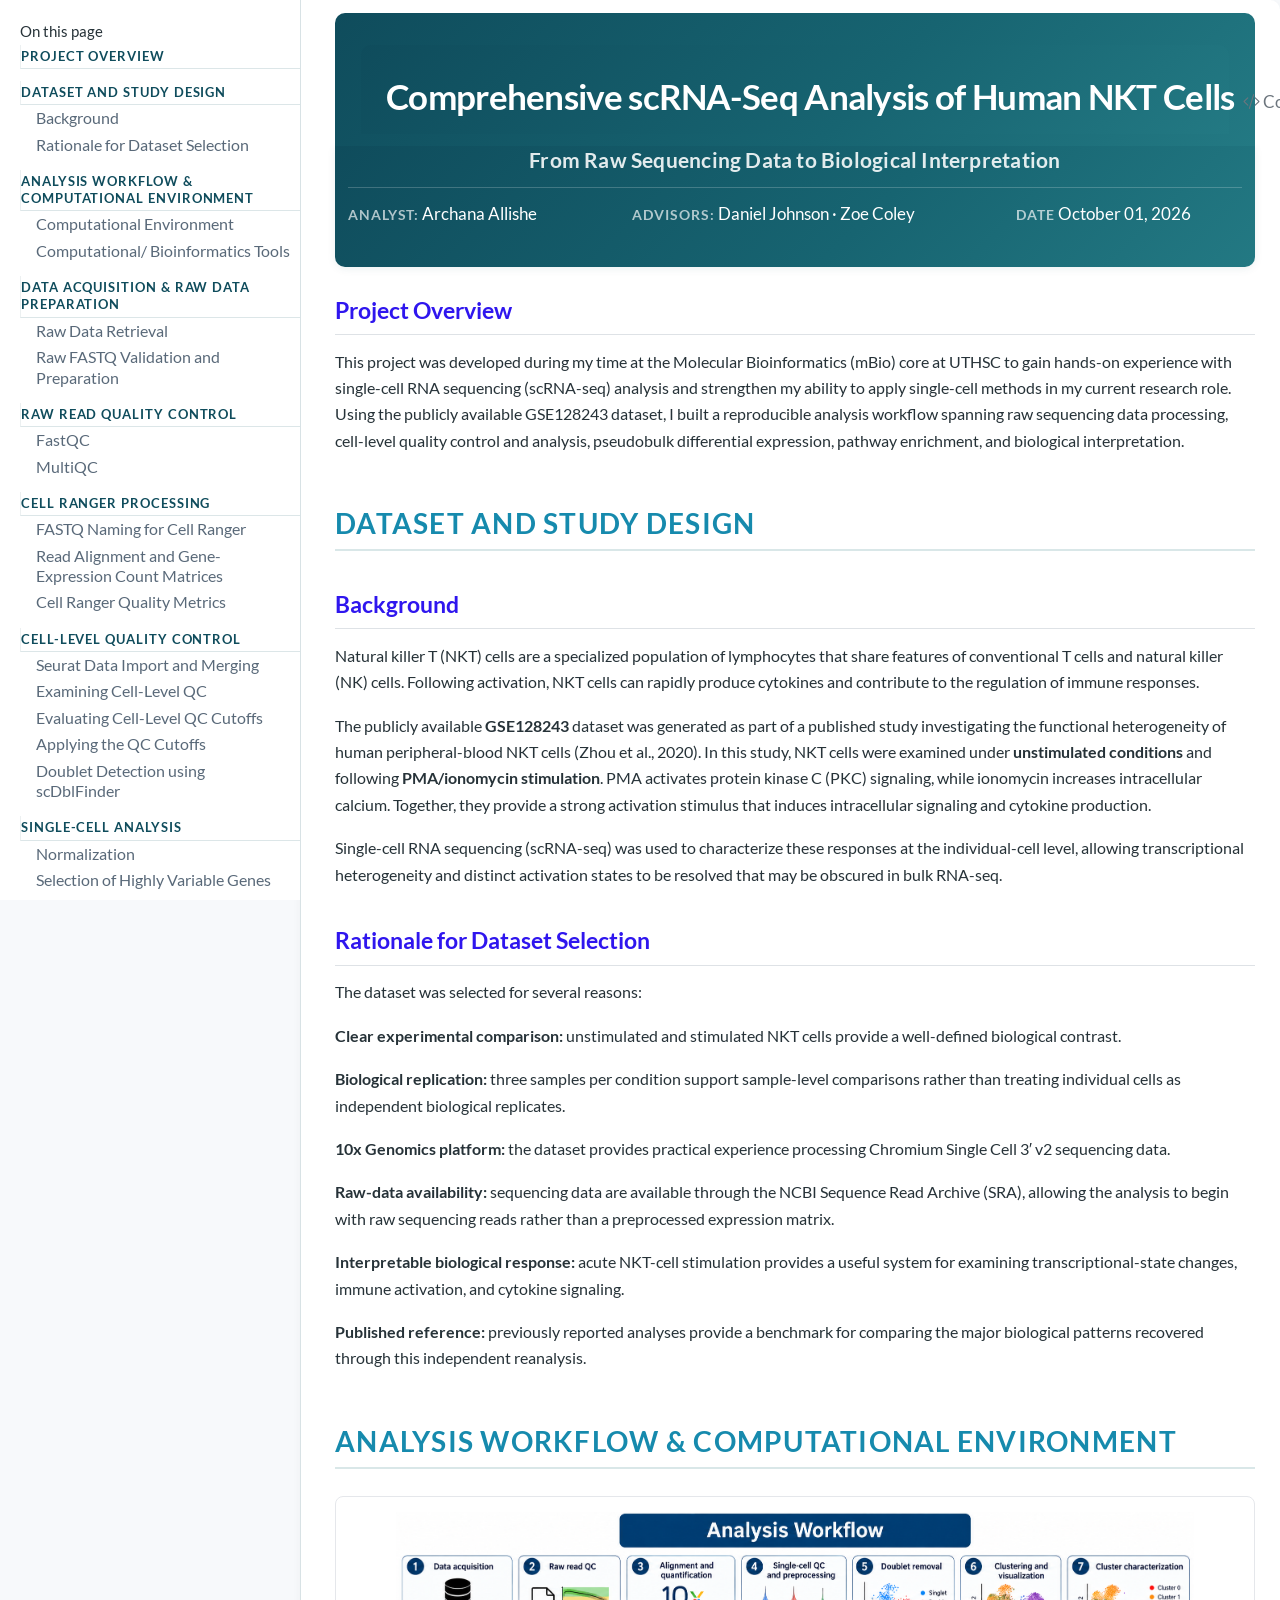
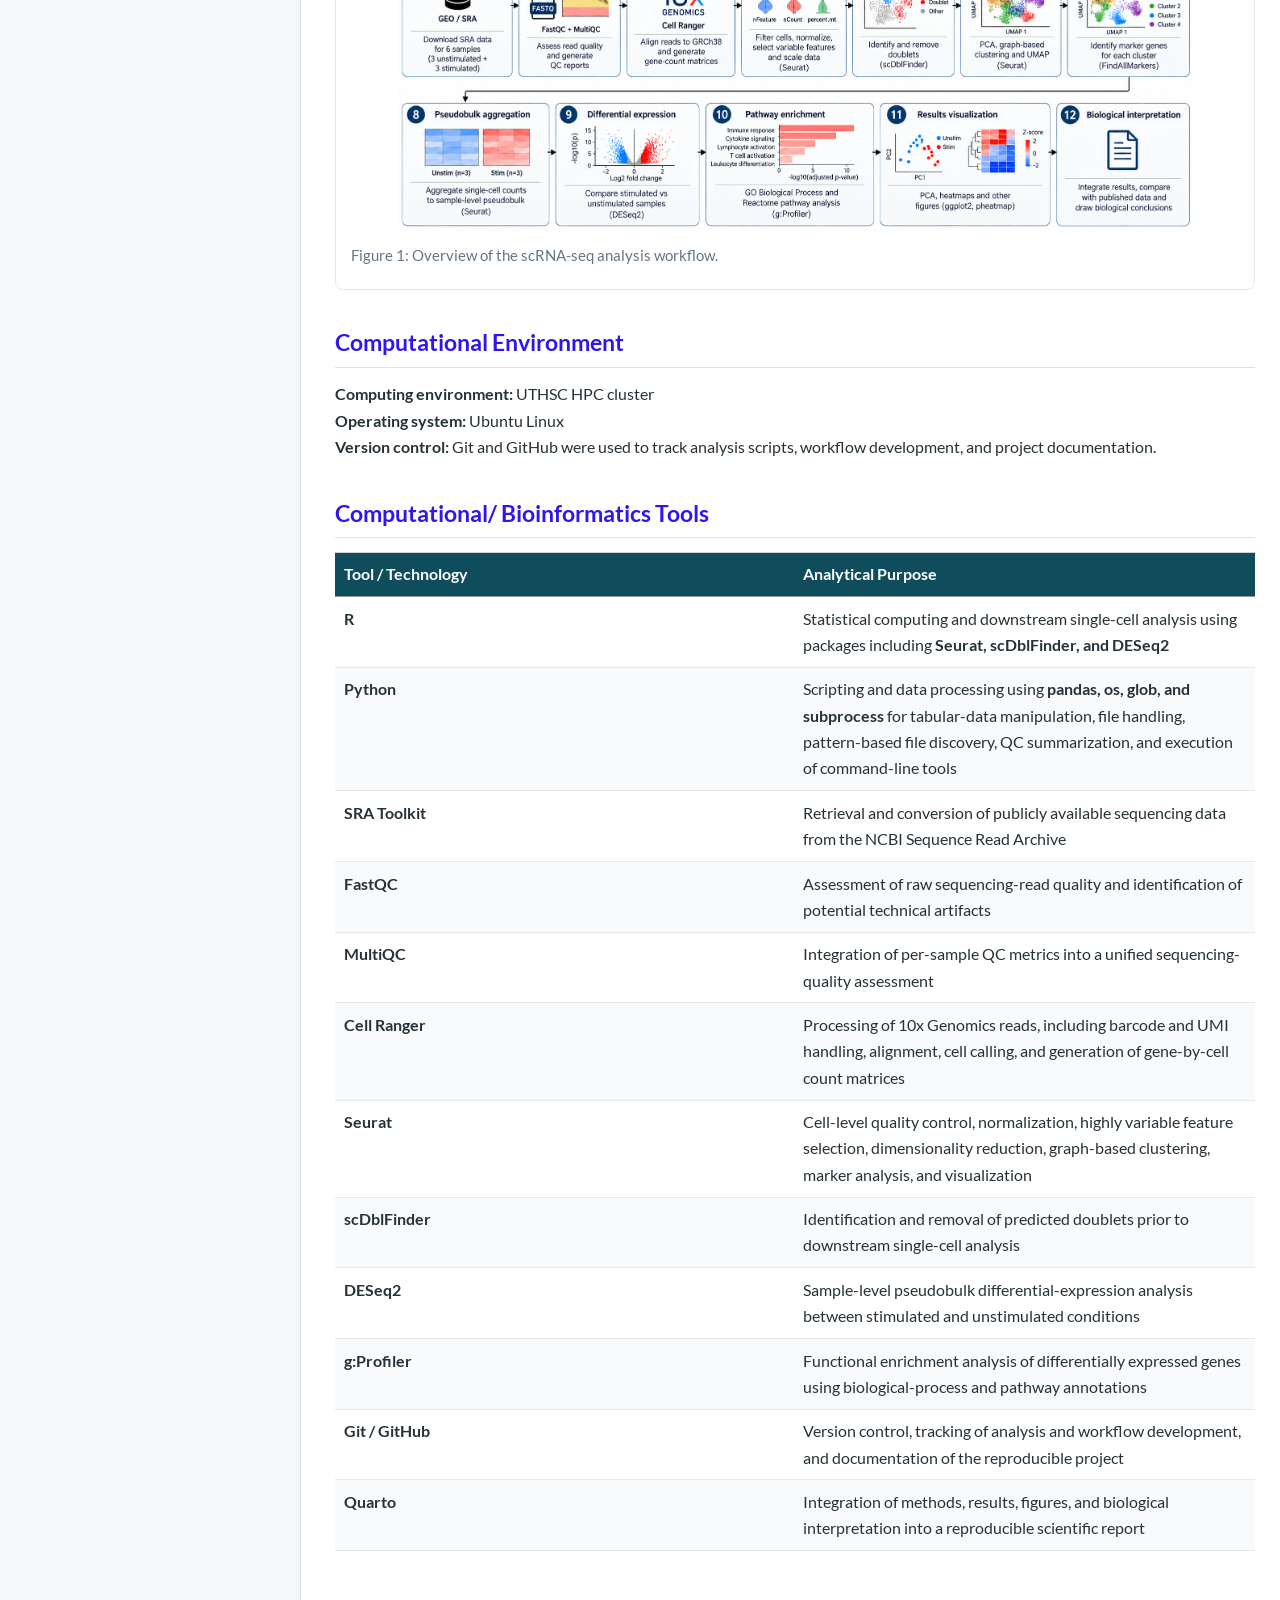
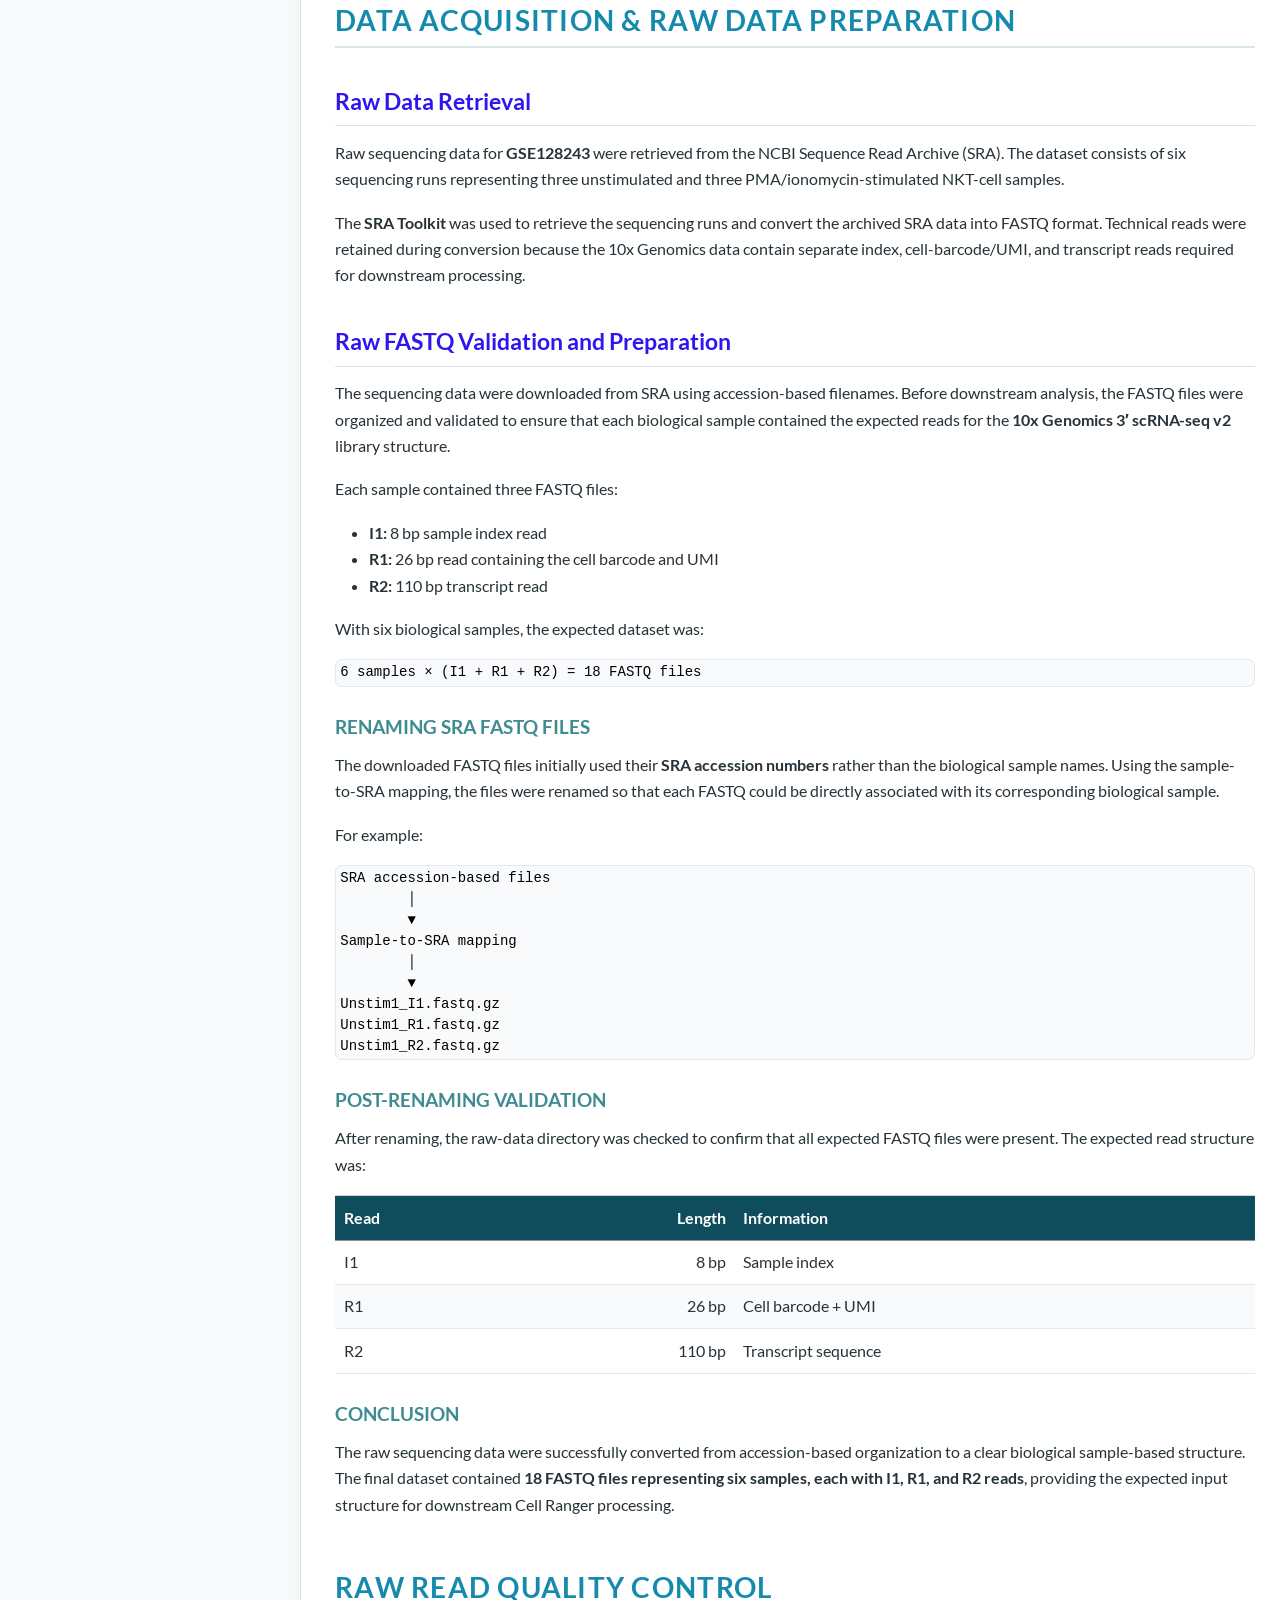
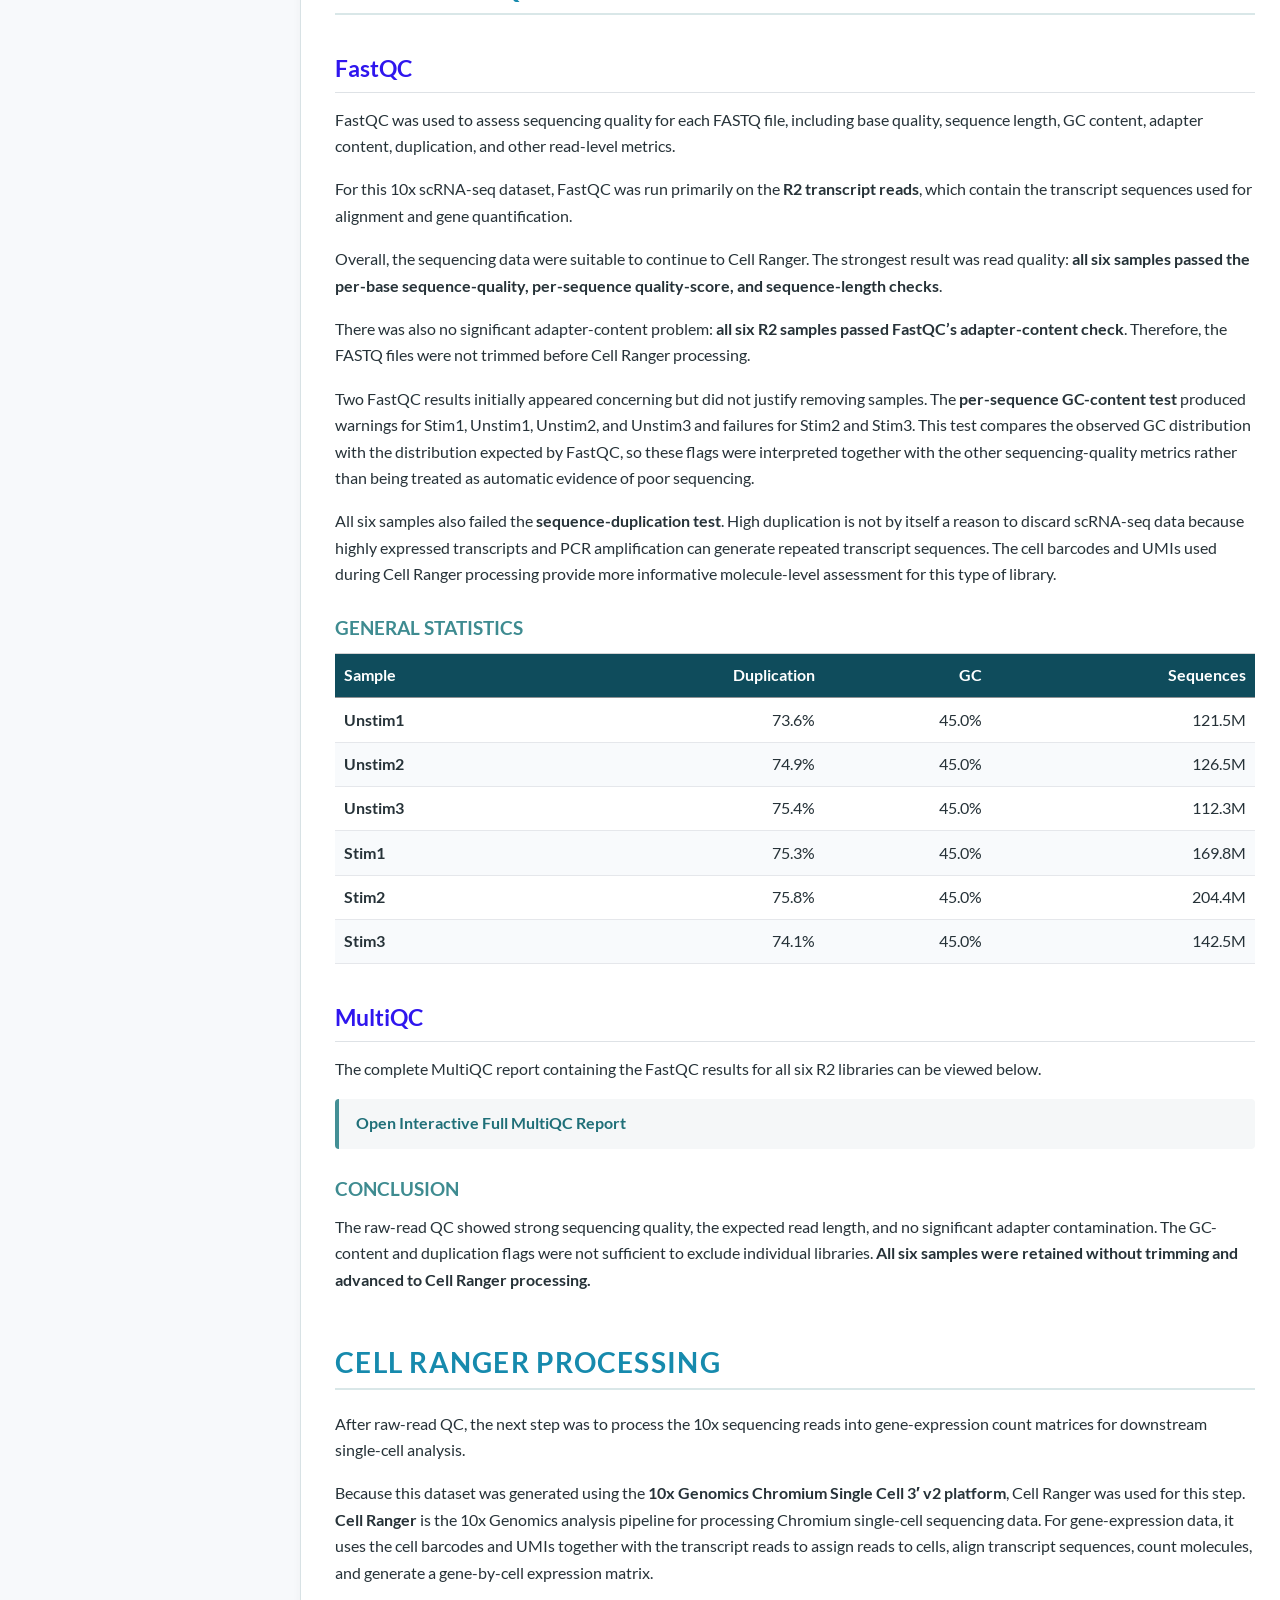
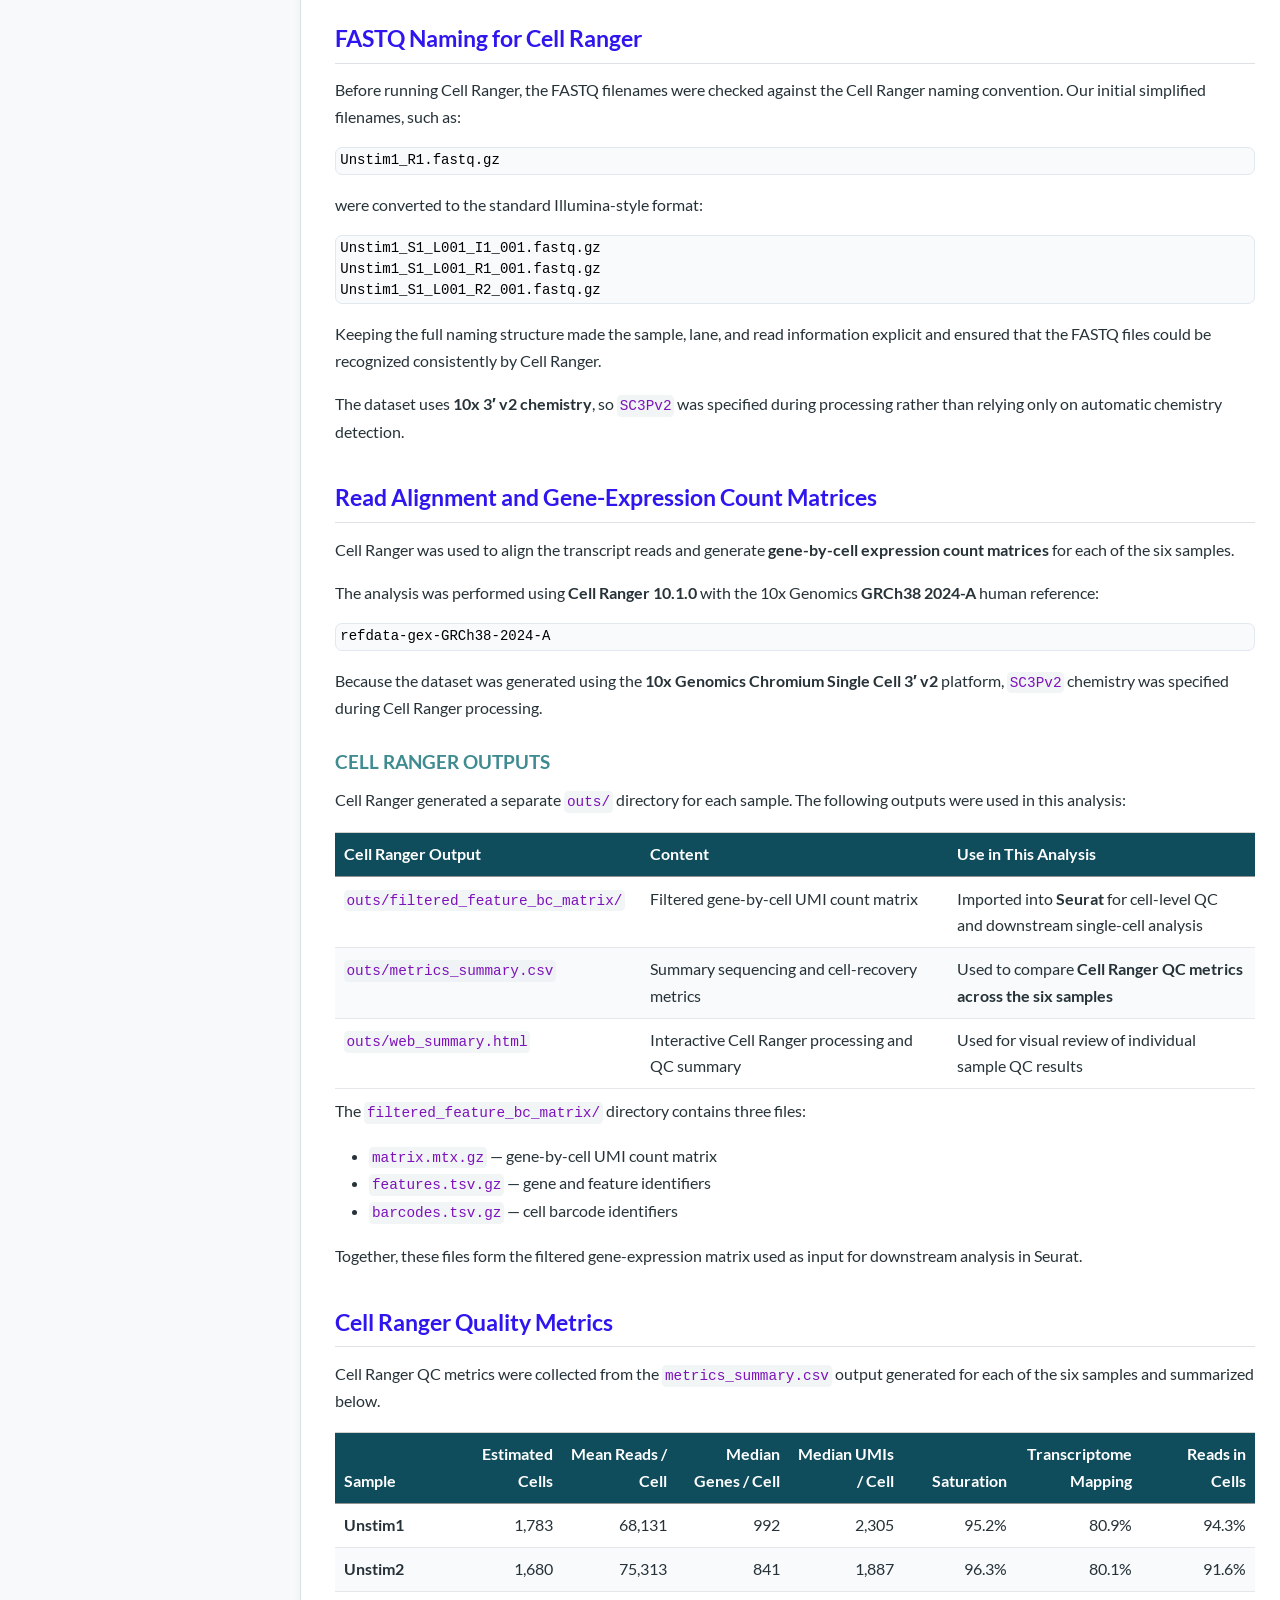
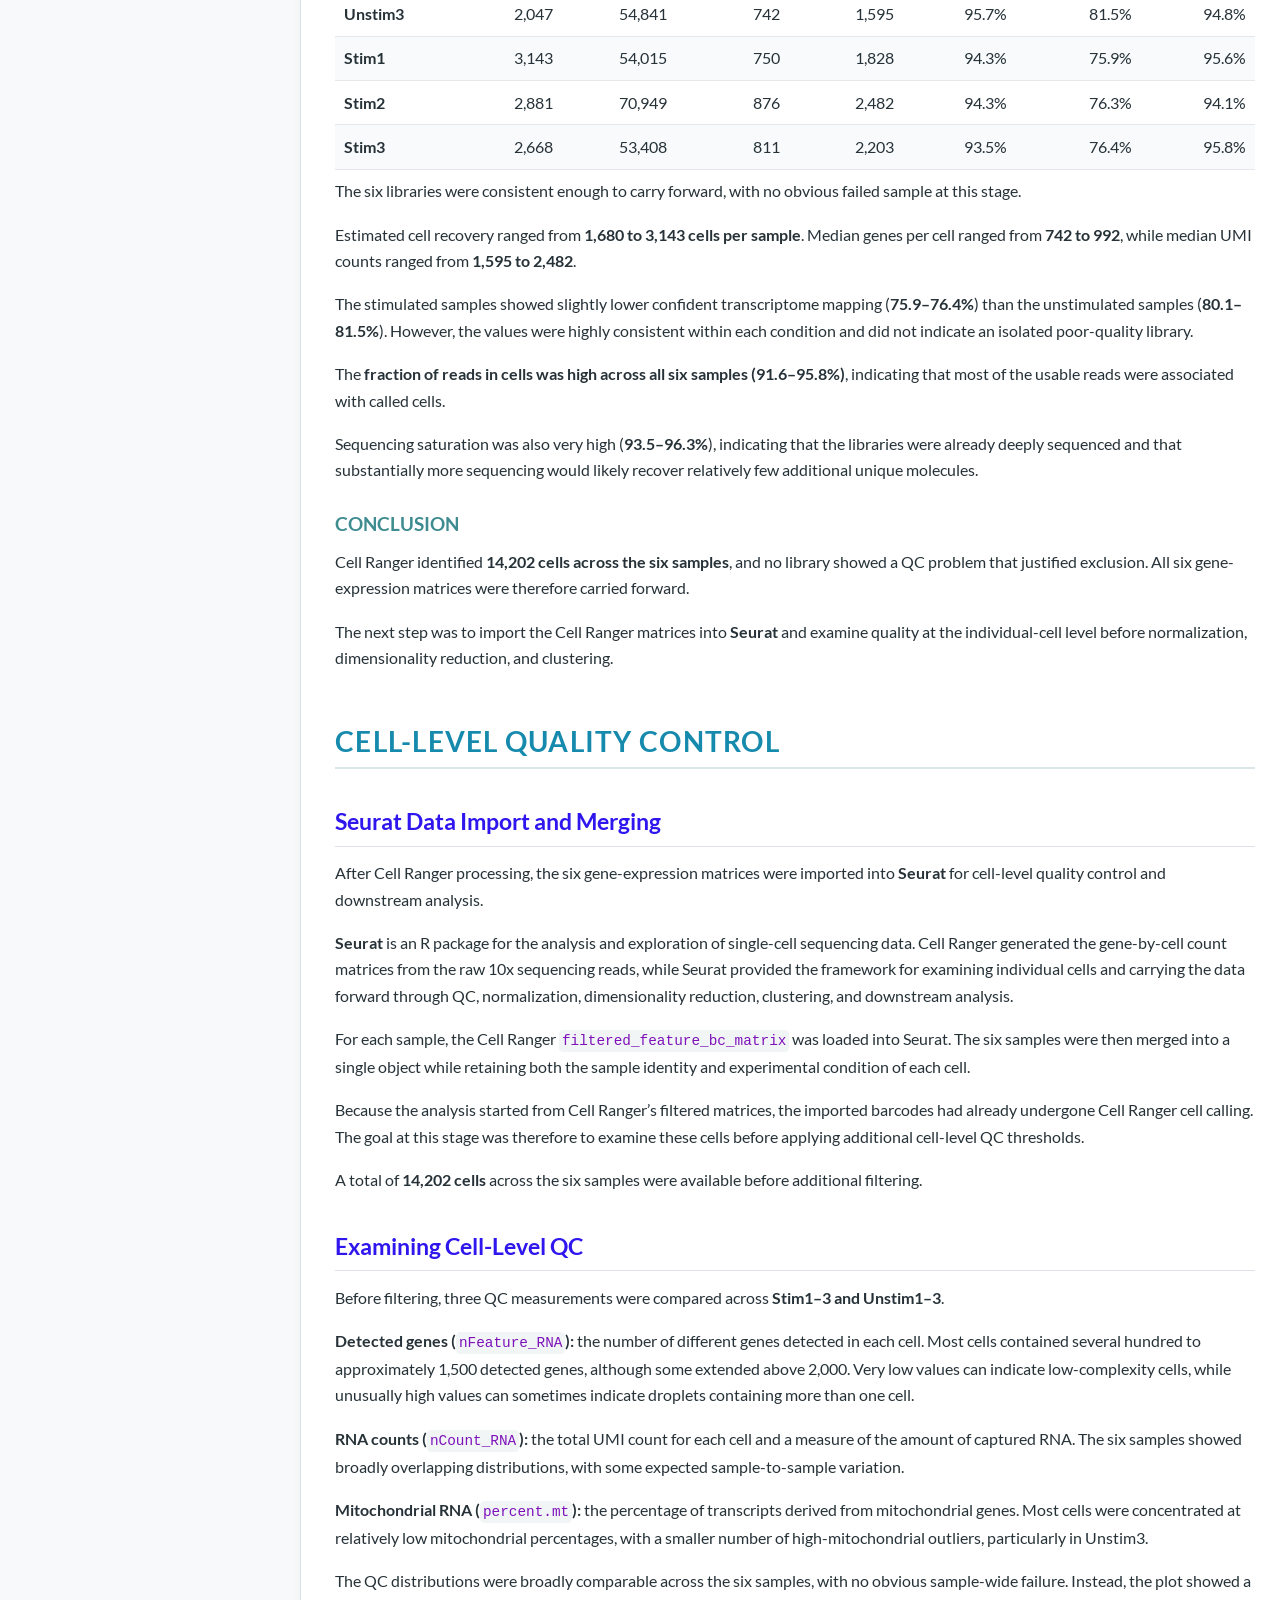
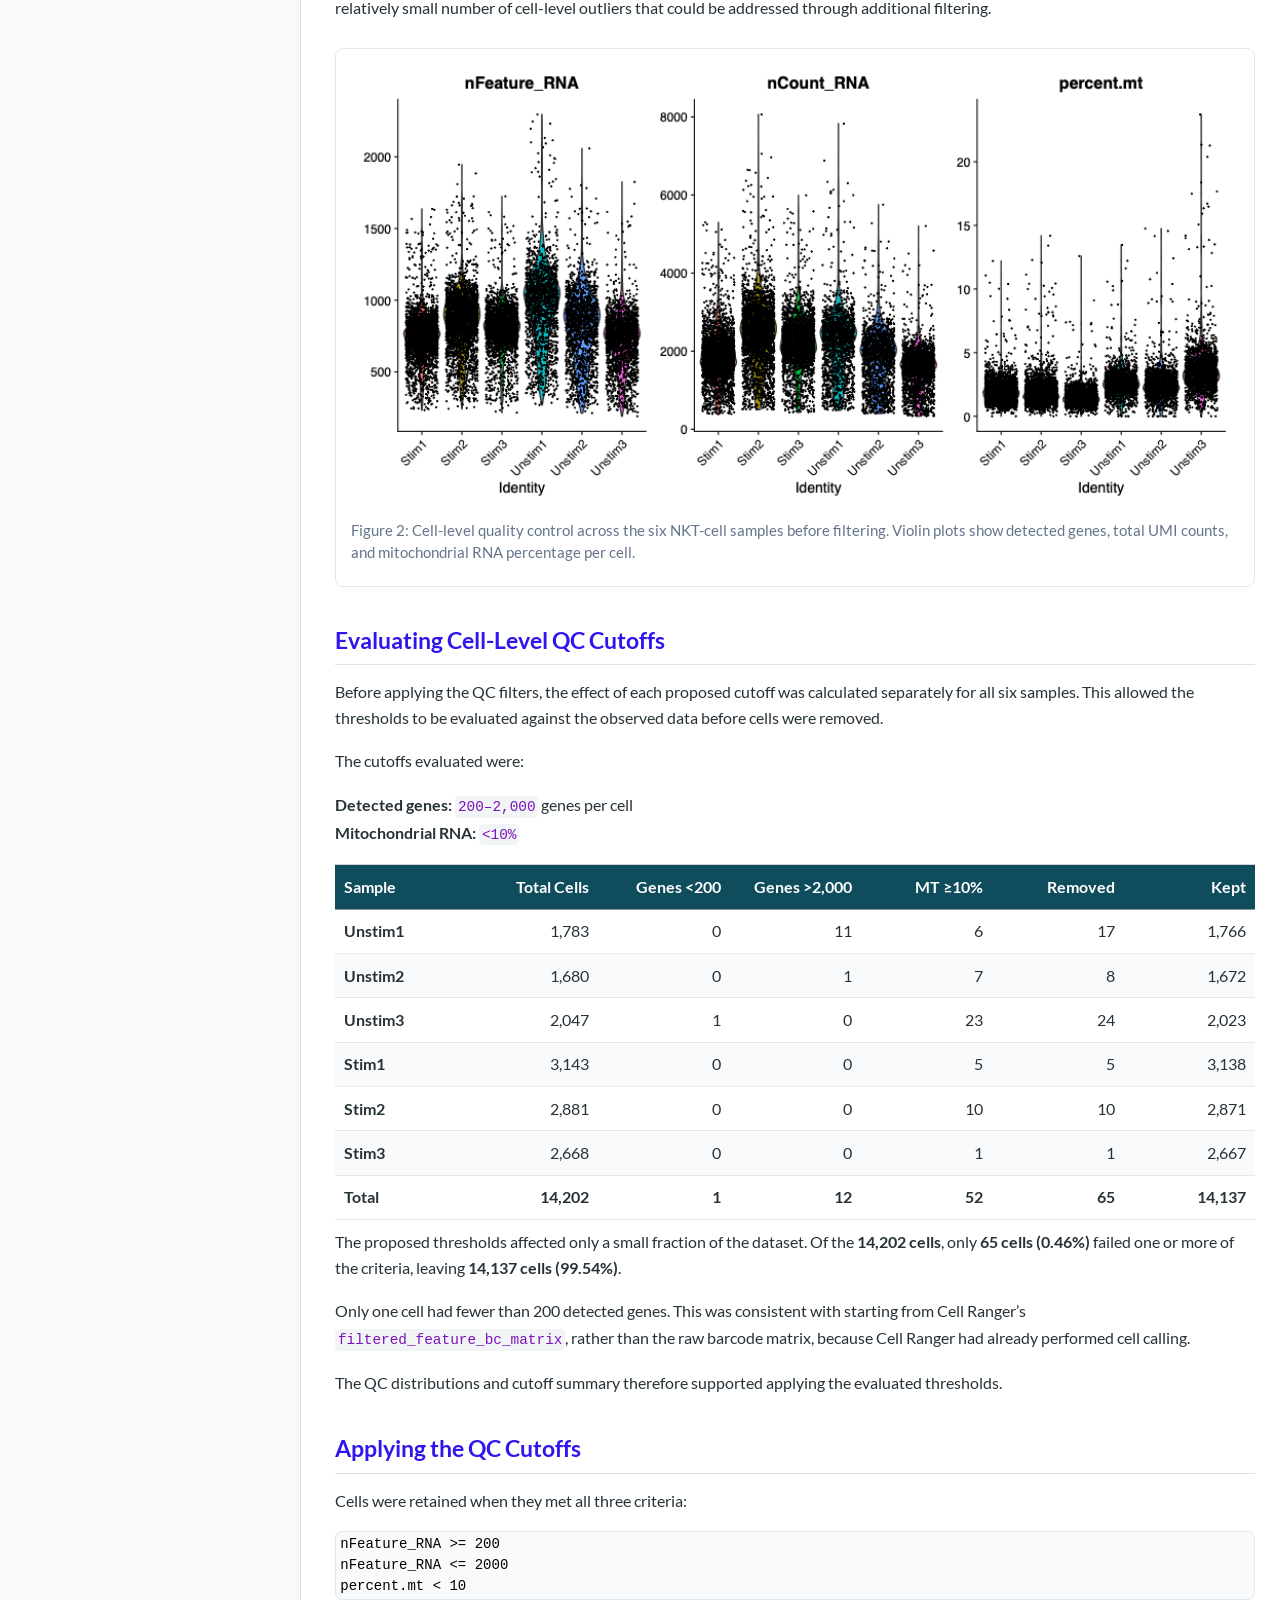
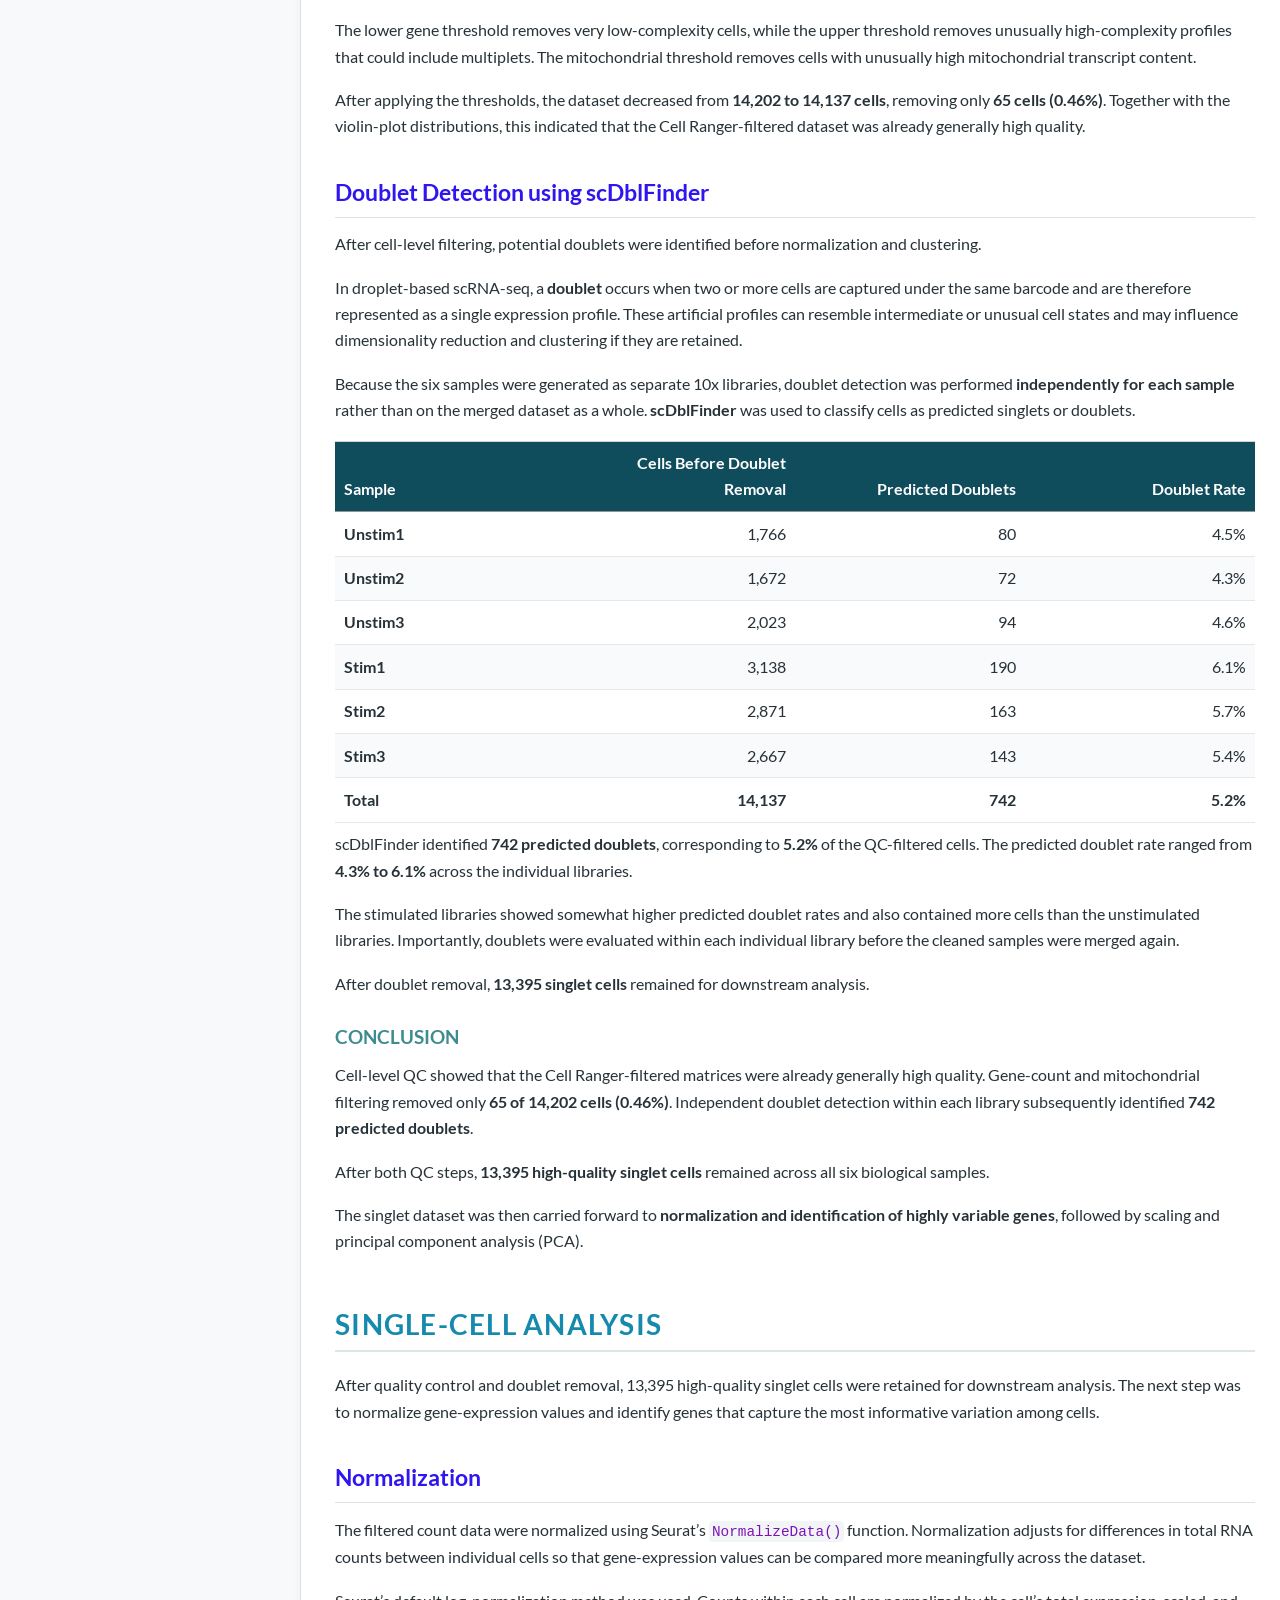
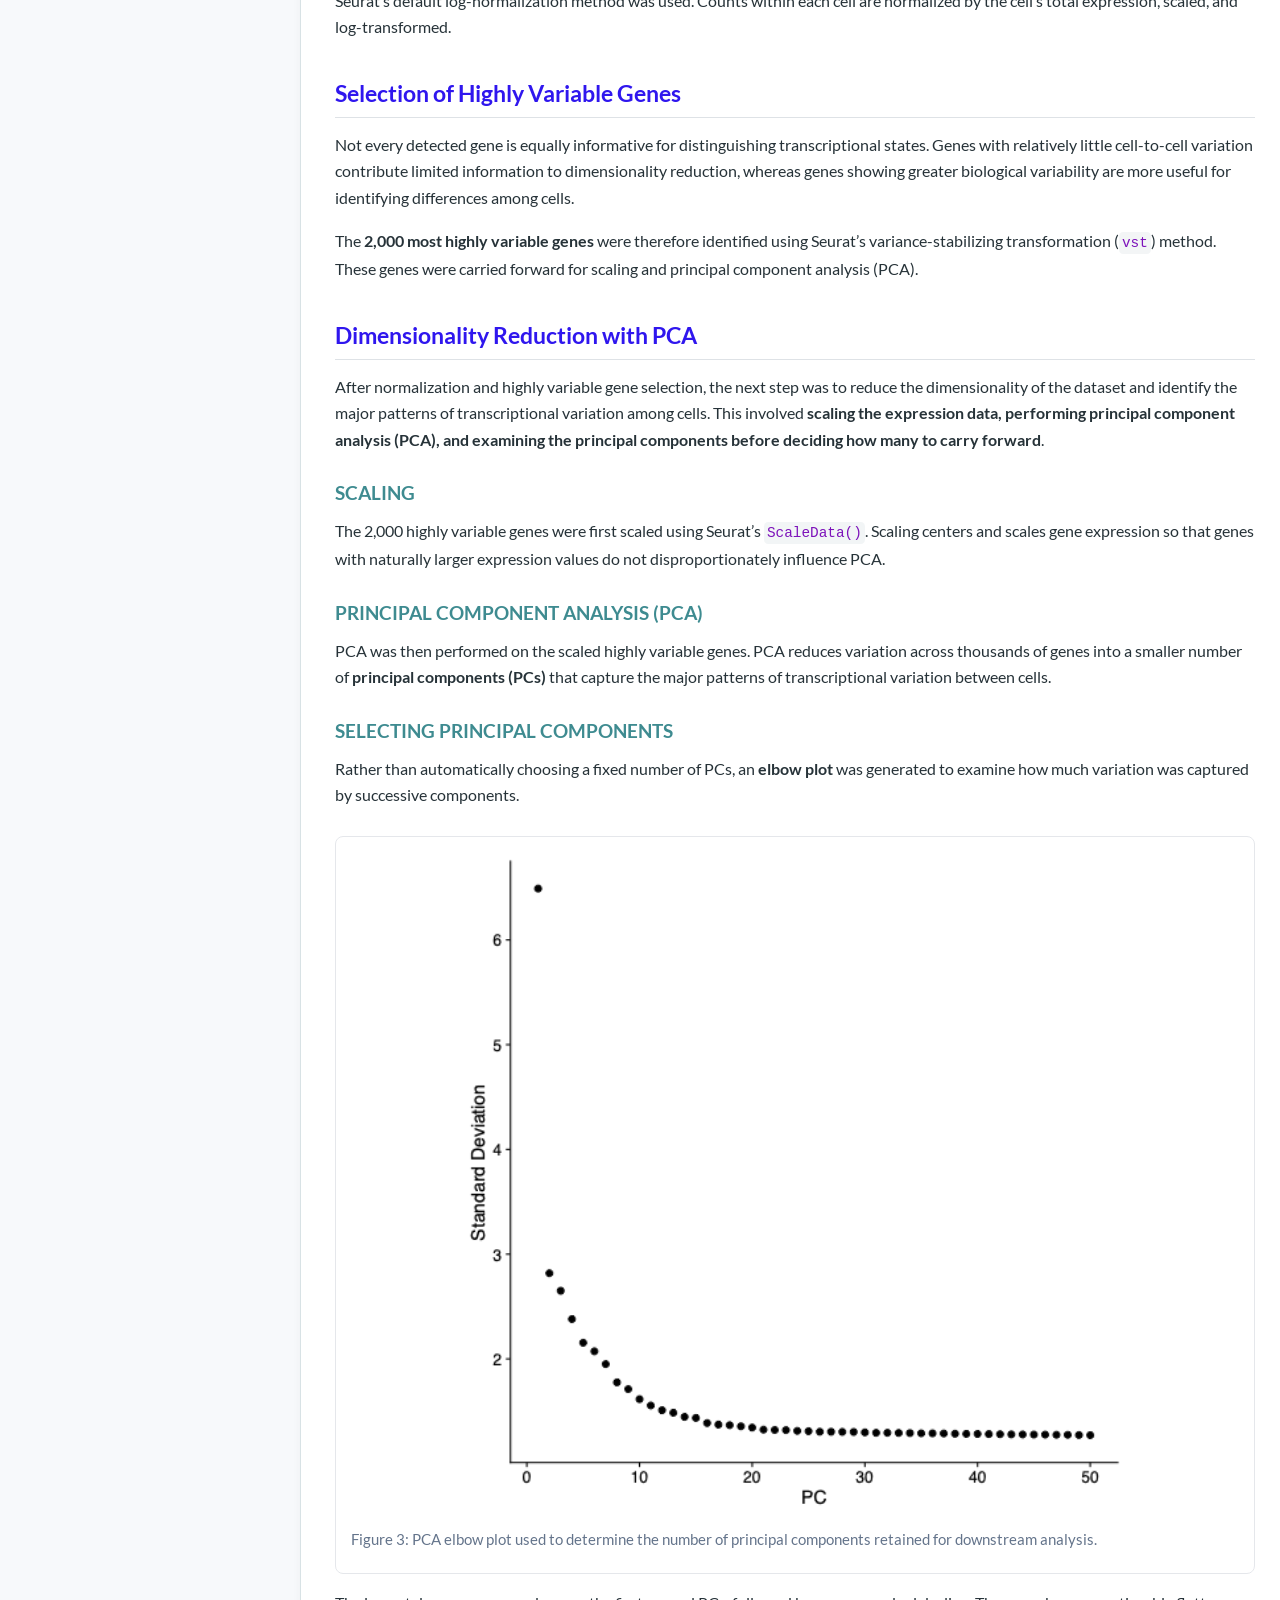
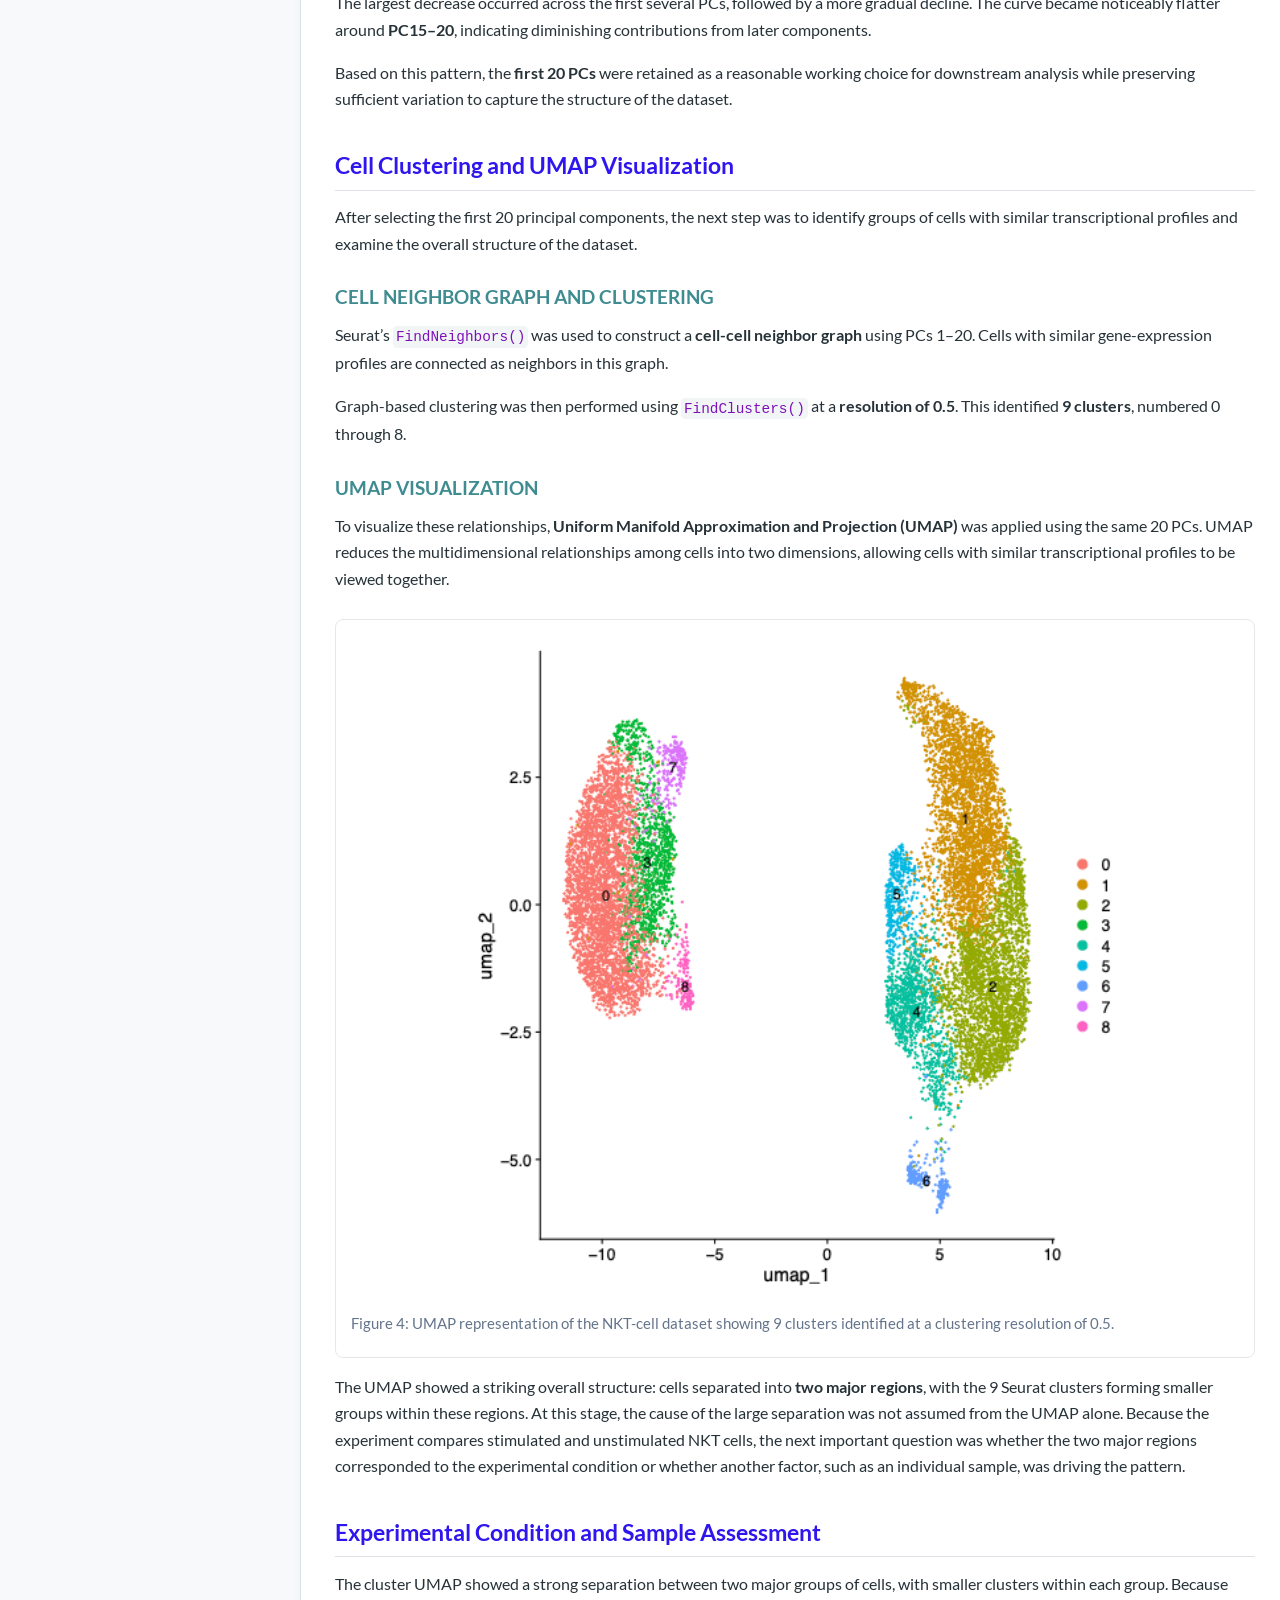
==== scRNA-Seq_Analysis_Report.html @ 89c81913 "Built site for gh-pages" ====
<!DOCTYPE html>
<html xmlns="http://www.w3.org/1999/xhtml" lang="en" xml:lang="en"><head>

<meta charset="utf-8">
<meta name="generator" content="quarto-1.10.18">

<meta name="viewport" content="width=device-width, initial-scale=1.0, user-scalable=yes">


<title>Comprehensive scRNA-Seq Analysis of Human NKT Cells</title>
<style>

span.smallcaps{font-variant: small-caps;}
div.columns{display: flex; gap: 1.5em;}
div.column{flex: auto;}
@media screen {
div.columns{gap: min(4vw, 1.5em);}
div.column{overflow-x: auto;}
}
div.hanging-indent{margin-left: 1.5em; text-indent: -1.5em;}
ul.task-list{list-style: none;}
ul.task-list li input[type="checkbox"] {
width: 0.8em;
margin: 0 0.8em 0.2em -1em;  vertical-align: middle;
}

html { -webkit-text-size-adjust: 100%; }
pre > code.sourceCode { white-space: pre; position: relative; }
pre > code.sourceCode > span { display: inline-block; line-height: 1.25; }
pre > code.sourceCode > span:empty { height: 1.2em; }
.sourceCode { overflow: visible; }
code.sourceCode > span { color: inherit; text-decoration: inherit; }
div.sourceCode { margin: 1em 0; }
pre.sourceCode { margin: 0; }
@media screen {
div.sourceCode { overflow: auto; }
}
@media print {
pre > code.sourceCode { white-space: pre-wrap; }
pre > code.sourceCode > span { text-indent: -5em; padding-left: 5em; }
}
pre.numberSource code
{ counter-reset: source-line 0; }
pre.numberSource code > span
{ position: relative; left: -4em; counter-increment: source-line; }
pre.numberSource code > span > a:first-child::before
{ content: counter(source-line);
position: relative; left: -1em; text-align: right; vertical-align: baseline;
border: none; display: inline-block;
-webkit-touch-callout: none; -webkit-user-select: none;
-khtml-user-select: none; -moz-user-select: none;
-ms-user-select: none; user-select: none;
padding: 0 4px; width: 4em;
}
pre.numberSource { margin-left: 3em; padding-left: 4px; }
div.sourceCode
{ }
@media screen {
pre > code.sourceCode > span > a:first-child::before { text-decoration: underline; }
}
</style>


<script>const headroomChanged = new CustomEvent("quarto-hrChanged", {
  detail: {},
  bubbles: true,
  cancelable: false,
  composed: false,
});

const announceDismiss = () => {
  const annEl = window.document.getElementById("quarto-announcement");
  if (annEl) {
    annEl.remove();

    const annId = annEl.getAttribute("data-announcement-id");
    window.localStorage.setItem(`quarto-announce-${annId}`, "true");
  }
};

const announceRegister = () => {
  const annEl = window.document.getElementById("quarto-announcement");
  if (annEl) {
    const annId = annEl.getAttribute("data-announcement-id");
    const isDismissed =
      window.localStorage.getItem(`quarto-announce-${annId}`) || false;
    if (isDismissed) {
      announceDismiss();
      return;
    } else {
      annEl.classList.remove("hidden");
    }

    const actionEl = annEl.querySelector(".quarto-announcement-action");
    if (actionEl) {
      actionEl.addEventListener("click", function (e) {
        e.preventDefault();
        // Hide the bar immediately
        announceDismiss();
      });
    }
  }
};

window.document.addEventListener("DOMContentLoaded", function () {
  let init = false;

  announceRegister();

  // Manage the back to top button, if one is present.
  let lastScrollTop = window.pageYOffset || document.documentElement.scrollTop;
  const scrollDownBuffer = 5;
  const scrollUpBuffer = 35;
  const btn = document.getElementById("quarto-back-to-top");
  const hideBackToTop = () => {
    btn.style.display = "none";
  };
  const showBackToTop = () => {
    btn.style.display = "inline-block";
  };
  if (btn) {
    window.document.addEventListener(
      "scroll",
      function () {
        const currentScrollTop =
          window.pageYOffset || document.documentElement.scrollTop;

        // Shows and hides the button 'intelligently' as the user scrolls
        if (currentScrollTop - scrollDownBuffer > lastScrollTop) {
          hideBackToTop();
          lastScrollTop = currentScrollTop <= 0 ? 0 : currentScrollTop;
        } else if (currentScrollTop < lastScrollTop - scrollUpBuffer) {
          showBackToTop();
          lastScrollTop = currentScrollTop <= 0 ? 0 : currentScrollTop;
        }

        // Show the button at the bottom, hides it at the top
        if (currentScrollTop <= 0) {
          hideBackToTop();
        } else if (
          window.innerHeight + currentScrollTop >=
          document.body.offsetHeight
        ) {
          showBackToTop();
        }
      },
      false
    );
  }

  function throttle(func, wait) {
    var timeout;
    return function () {
      const context = this;
      const args = arguments;
      const later = function () {
        clearTimeout(timeout);
        timeout = null;
        func.apply(context, args);
      };

      if (!timeout) {
        timeout = setTimeout(later, wait);
      }
    };
  }

  function headerOffset() {
    // Set an offset if there is are fixed top navbar
    const headerEl = window.document.querySelector("header.fixed-top");
    if (headerEl) {
      return headerEl.clientHeight;
    } else {
      return 0;
    }
  }

  function footerOffset() {
    const footerEl = window.document.querySelector("footer.footer");
    if (footerEl) {
      return footerEl.clientHeight;
    } else {
      return 0;
    }
  }

  function dashboardOffset() {
    const dashboardNavEl = window.document.getElementById(
      "quarto-dashboard-header"
    );
    if (dashboardNavEl !== null) {
      return dashboardNavEl.clientHeight;
    } else {
      return 0;
    }
  }

  function updateDocumentOffsetWithoutAnimation() {
    updateDocumentOffset(false);
  }

  function updateDocumentOffset(animated) {
    // set body offset
    const topOffset = headerOffset();
    const bodyOffset = topOffset + footerOffset() + dashboardOffset();
    const bodyEl = window.document.body;
    bodyEl.setAttribute("data-bs-offset", topOffset);
    bodyEl.style.paddingTop = topOffset + "px";

    // deal with sidebar offsets
    const sidebars = window.document.querySelectorAll(
      ".sidebar, .headroom-target"
    );
    sidebars.forEach((sidebar) => {
      if (!animated) {
        sidebar.classList.add("notransition");
        // Remove the no transition class after the animation has time to complete
        setTimeout(function () {
          sidebar.classList.remove("notransition");
        }, 201);
      }

      if (window.Headroom && sidebar.classList.contains("sidebar-unpinned")) {
        sidebar.style.top = "0";
        sidebar.style.maxHeight = "100vh";
      } else {
        sidebar.style.top = topOffset + "px";
        sidebar.style.maxHeight = "calc(100vh - " + topOffset + "px)";
      }
    });

    // allow space for footer
    const mainContainer = window.document.querySelector(".quarto-container");
    if (mainContainer) {
      mainContainer.style.minHeight = "calc(100vh - " + bodyOffset + "px)";
    }

    // link offset
    let linkStyle = window.document.querySelector("#quarto-target-style");
    if (!linkStyle) {
      linkStyle = window.document.createElement("style");
      linkStyle.setAttribute("id", "quarto-target-style");
      window.document.head.appendChild(linkStyle);
    }
    while (linkStyle.firstChild) {
      linkStyle.removeChild(linkStyle.firstChild);
    }
    if (topOffset > 0) {
      linkStyle.appendChild(
        window.document.createTextNode(`
      section:target::before {
        content: "";
        display: block;
        height: ${topOffset}px;
        margin: -${topOffset}px 0 0;
      }`)
      );
    }
    if (init) {
      window.dispatchEvent(headroomChanged);
    }
    init = true;
  }

  // initialize headroom
  var header = window.document.querySelector("#quarto-header");
  if (header && window.Headroom) {
    const headroom = new window.Headroom(header, {
      tolerance: 5,
      onPin: function () {
        const sidebars = window.document.querySelectorAll(
          ".sidebar, .headroom-target"
        );
        sidebars.forEach((sidebar) => {
          sidebar.classList.remove("sidebar-unpinned");
        });
        updateDocumentOffset();
      },
      onUnpin: function () {
        const sidebars = window.document.querySelectorAll(
          ".sidebar, .headroom-target"
        );
        sidebars.forEach((sidebar) => {
          sidebar.classList.add("sidebar-unpinned");
        });
        updateDocumentOffset();
      },
    });
    headroom.init();

    let frozen = false;
    window.quartoToggleHeadroom = function () {
      if (frozen) {
        headroom.unfreeze();
        frozen = false;
      } else {
        headroom.freeze();
        frozen = true;
      }
    };
  }

  window.addEventListener(
    "hashchange",
    function (e) {
      if (
        getComputedStyle(document.documentElement).scrollBehavior !== "smooth"
      ) {
        window.scrollTo(0, window.pageYOffset - headerOffset());
      }
    },
    false
  );

  // Observe size changed for the header
  const headerEl = window.document.querySelector("header.fixed-top");
  if (headerEl && window.ResizeObserver) {
    const observer = new window.ResizeObserver(() => {
      setTimeout(updateDocumentOffsetWithoutAnimation, 0);
    });
    observer.observe(headerEl, {
      attributes: true,
      childList: true,
      characterData: true,
    });
  } else {
    window.addEventListener(
      "resize",
      throttle(updateDocumentOffsetWithoutAnimation, 50)
    );
  }
  setTimeout(updateDocumentOffsetWithoutAnimation, 250);

  // fixup index.html links if we aren't on the filesystem
  if (window.location.protocol !== "file:") {
    const links = window.document.querySelectorAll("a");
    for (let i = 0; i < links.length; i++) {
      if (links[i].href) {
        links[i].dataset.originalHref = links[i].href;
        // only strip index.html at the end of the path (optionally followed
        // by a query or fragment) so that files like index.html.md
        // (alternate-format twins) are left alone (#14667)
        links[i].href = links[i].href.replace(/\/index\.html(?=[?#]|$)/, "/");
      }
    }

    // Fixup any sharing links that require urls
    // Append url to any sharing urls
    const sharingLinks = window.document.querySelectorAll(
      "a.sidebar-tools-main-item, a.quarto-navigation-tool, a.quarto-navbar-tools, a.quarto-navbar-tools-item"
    );
    for (let i = 0; i < sharingLinks.length; i++) {
      const sharingLink = sharingLinks[i];
      const href = sharingLink.getAttribute("href");
      if (href) {
        sharingLink.setAttribute(
          "href",
          href.replace("|url|", window.location.href)
        );
      }
    }

    // Scroll the active navigation item into view, if necessary
    const navSidebar = window.document.querySelector("nav#quarto-sidebar");
    if (navSidebar) {
      // Find the active item
      const activeItem = navSidebar.querySelector("li.sidebar-item a.active");
      if (activeItem) {
        // Wait for the scroll height and height to resolve by observing size changes on the
        // nav element that is scrollable
        const resizeObserver = new ResizeObserver((_entries) => {
          // The bottom of the element
          const elBottom = activeItem.offsetTop;
          const viewBottom = navSidebar.scrollTop + navSidebar.clientHeight;

          // The element height and scroll height are the same, then we are still loading
          if (viewBottom !== navSidebar.scrollHeight) {
            // Determine if the item isn't visible and scroll to it
            if (elBottom >= viewBottom) {
              navSidebar.scrollTop = elBottom;
            }

            // stop observing now since we've completed the scroll
            resizeObserver.unobserve(navSidebar);
          }
        });
        resizeObserver.observe(navSidebar);
      }
    }
  }
});
</script>
<script>/*!
 * clipboard.js v2.0.11
 * https://clipboardjs.com/
 *
 * Licensed MIT © Zeno Rocha
 */
!function(t,e){"object"==typeof exports&&"object"==typeof module?module.exports=e():"function"==typeof define&&define.amd?define([],e):"object"==typeof exports?exports.ClipboardJS=e():t.ClipboardJS=e()}(this,function(){return n={686:function(t,e,n){"use strict";n.d(e,{default:function(){return b}});var e=n(279),i=n.n(e),e=n(370),u=n.n(e),e=n(817),r=n.n(e);function c(t){try{return document.execCommand(t)}catch(t){return}}var a=function(t){t=r()(t);return c("cut"),t};function o(t,e){var n,o,t=(n=t,o="rtl"===document.documentElement.getAttribute("dir"),(t=document.createElement("textarea")).style.fontSize="12pt",t.style.border="0",t.style.padding="0",t.style.margin="0",t.style.position="absolute",t.style[o?"right":"left"]="-9999px",o=window.pageYOffset||document.documentElement.scrollTop,t.style.top="".concat(o,"px"),t.setAttribute("readonly",""),t.value=n,t);return e.container.appendChild(t),e=r()(t),c("copy"),t.remove(),e}var f=function(t){var e=1<arguments.length&&void 0!==arguments[1]?arguments[1]:{container:document.body},n="";return"string"==typeof t?n=o(t,e):t instanceof HTMLInputElement&&!["text","search","url","tel","password"].includes(null==t?void 0:t.type)?n=o(t.value,e):(n=r()(t),c("copy")),n};function l(t){return(l="function"==typeof Symbol&&"symbol"==typeof Symbol.iterator?function(t){return typeof t}:function(t){return t&&"function"==typeof Symbol&&t.constructor===Symbol&&t!==Symbol.prototype?"symbol":typeof t})(t)}var s=function(){var t=0<arguments.length&&void 0!==arguments[0]?arguments[0]:{},e=t.action,n=void 0===e?"copy":e,o=t.container,e=t.target,t=t.text;if("copy"!==n&&"cut"!==n)throw new Error('Invalid "action" value, use either "copy" or "cut"');if(void 0!==e){if(!e||"object"!==l(e)||1!==e.nodeType)throw new Error('Invalid "target" value, use a valid Element');if("copy"===n&&e.hasAttribute("disabled"))throw new Error('Invalid "target" attribute. Please use "readonly" instead of "disabled" attribute');if("cut"===n&&(e.hasAttribute("readonly")||e.hasAttribute("disabled")))throw new Error('Invalid "target" attribute. You can\'t cut text from elements with "readonly" or "disabled" attributes')}return t?f(t,{container:o}):e?"cut"===n?a(e):f(e,{container:o}):void 0};function p(t){return(p="function"==typeof Symbol&&"symbol"==typeof Symbol.iterator?function(t){return typeof t}:function(t){return t&&"function"==typeof Symbol&&t.constructor===Symbol&&t!==Symbol.prototype?"symbol":typeof t})(t)}function d(t,e){for(var n=0;n<e.length;n++){var o=e[n];o.enumerable=o.enumerable||!1,o.configurable=!0,"value"in o&&(o.writable=!0),Object.defineProperty(t,o.key,o)}}function y(t,e){return(y=Object.setPrototypeOf||function(t,e){return t.__proto__=e,t})(t,e)}function h(n){var o=function(){if("undefined"==typeof Reflect||!Reflect.construct)return!1;if(Reflect.construct.sham)return!1;if("function"==typeof Proxy)return!0;try{return Date.prototype.toString.call(Reflect.construct(Date,[],function(){})),!0}catch(t){return!1}}();return function(){var t,e=v(n);return t=o?(t=v(this).constructor,Reflect.construct(e,arguments,t)):e.apply(this,arguments),e=this,!(t=t)||"object"!==p(t)&&"function"!=typeof t?function(t){if(void 0!==t)return t;throw new ReferenceError("this hasn't been initialised - super() hasn't been called")}(e):t}}function v(t){return(v=Object.setPrototypeOf?Object.getPrototypeOf:function(t){return t.__proto__||Object.getPrototypeOf(t)})(t)}function m(t,e){t="data-clipboard-".concat(t);if(e.hasAttribute(t))return e.getAttribute(t)}var b=function(){!function(t,e){if("function"!=typeof e&&null!==e)throw new TypeError("Super expression must either be null or a function");t.prototype=Object.create(e&&e.prototype,{constructor:{value:t,writable:!0,configurable:!0}}),e&&y(t,e)}(r,i());var t,e,n,o=h(r);function r(t,e){var n;return function(t){if(!(t instanceof r))throw new TypeError("Cannot call a class as a function")}(this),(n=o.call(this)).resolveOptions(e),n.listenClick(t),n}return t=r,n=[{key:"copy",value:function(t){var e=1<arguments.length&&void 0!==arguments[1]?arguments[1]:{container:document.body};return f(t,e)}},{key:"cut",value:function(t){return a(t)}},{key:"isSupported",value:function(){var t=0<arguments.length&&void 0!==arguments[0]?arguments[0]:["copy","cut"],t="string"==typeof t?[t]:t,e=!!document.queryCommandSupported;return t.forEach(function(t){e=e&&!!document.queryCommandSupported(t)}),e}}],(e=[{key:"resolveOptions",value:function(){var t=0<arguments.length&&void 0!==arguments[0]?arguments[0]:{};this.action="function"==typeof t.action?t.action:this.defaultAction,this.target="function"==typeof t.target?t.target:this.defaultTarget,this.text="function"==typeof t.text?t.text:this.defaultText,this.container="object"===p(t.container)?t.container:document.body}},{key:"listenClick",value:function(t){var e=this;this.listener=u()(t,"click",function(t){return e.onClick(t)})}},{key:"onClick",value:function(t){var e=t.delegateTarget||t.currentTarget,n=this.action(e)||"copy",t=s({action:n,container:this.container,target:this.target(e),text:this.text(e)});this.emit(t?"success":"error",{action:n,text:t,trigger:e,clearSelection:function(){e&&e.focus(),window.getSelection().removeAllRanges()}})}},{key:"defaultAction",value:function(t){return m("action",t)}},{key:"defaultTarget",value:function(t){t=m("target",t);if(t)return document.querySelector(t)}},{key:"defaultText",value:function(t){return m("text",t)}},{key:"destroy",value:function(){this.listener.destroy()}}])&&d(t.prototype,e),n&&d(t,n),r}()},828:function(t){var e;"undefined"==typeof Element||Element.prototype.matches||((e=Element.prototype).matches=e.matchesSelector||e.mozMatchesSelector||e.msMatchesSelector||e.oMatchesSelector||e.webkitMatchesSelector),t.exports=function(t,e){for(;t&&9!==t.nodeType;){if("function"==typeof t.matches&&t.matches(e))return t;t=t.parentNode}}},438:function(t,e,n){var u=n(828);function i(t,e,n,o,r){var i=function(e,n,t,o){return function(t){t.delegateTarget=u(t.target,n),t.delegateTarget&&o.call(e,t)}}.apply(this,arguments);return t.addEventListener(n,i,r),{destroy:function(){t.removeEventListener(n,i,r)}}}t.exports=function(t,e,n,o,r){return"function"==typeof t.addEventListener?i.apply(null,arguments):"function"==typeof n?i.bind(null,document).apply(null,arguments):("string"==typeof t&&(t=document.querySelectorAll(t)),Array.prototype.map.call(t,function(t){return i(t,e,n,o,r)}))}},879:function(t,n){n.node=function(t){return void 0!==t&&t instanceof HTMLElement&&1===t.nodeType},n.nodeList=function(t){var e=Object.prototype.toString.call(t);return void 0!==t&&("[object NodeList]"===e||"[object HTMLCollection]"===e)&&"length"in t&&(0===t.length||n.node(t[0]))},n.string=function(t){return"string"==typeof t||t instanceof String},n.fn=function(t){return"[object Function]"===Object.prototype.toString.call(t)}},370:function(t,e,n){var f=n(879),l=n(438);t.exports=function(t,e,n){if(!t&&!e&&!n)throw new Error("Missing required arguments");if(!f.string(e))throw new TypeError("Second argument must be a String");if(!f.fn(n))throw new TypeError("Third argument must be a Function");if(f.node(t))return c=e,a=n,(u=t).addEventListener(c,a),{destroy:function(){u.removeEventListener(c,a)}};if(f.nodeList(t))return o=t,r=e,i=n,Array.prototype.forEach.call(o,function(t){t.addEventListener(r,i)}),{destroy:function(){Array.prototype.forEach.call(o,function(t){t.removeEventListener(r,i)})}};if(f.string(t))return t=t,e=e,n=n,l(document.body,t,e,n);throw new TypeError("First argument must be a String, HTMLElement, HTMLCollection, or NodeList");var o,r,i,u,c,a}},817:function(t){t.exports=function(t){var e,n="SELECT"===t.nodeName?(t.focus(),t.value):"INPUT"===t.nodeName||"TEXTAREA"===t.nodeName?((e=t.hasAttribute("readonly"))||t.setAttribute("readonly",""),t.select(),t.setSelectionRange(0,t.value.length),e||t.removeAttribute("readonly"),t.value):(t.hasAttribute("contenteditable")&&t.focus(),n=window.getSelection(),(e=document.createRange()).selectNodeContents(t),n.removeAllRanges(),n.addRange(e),n.toString());return n}},279:function(t){function e(){}e.prototype={on:function(t,e,n){var o=this.e||(this.e={});return(o[t]||(o[t]=[])).push({fn:e,ctx:n}),this},once:function(t,e,n){var o=this;function r(){o.off(t,r),e.apply(n,arguments)}return r._=e,this.on(t,r,n)},emit:function(t){for(var e=[].slice.call(arguments,1),n=((this.e||(this.e={}))[t]||[]).slice(),o=0,r=n.length;o<r;o++)n[o].fn.apply(n[o].ctx,e);return this},off:function(t,e){var n=this.e||(this.e={}),o=n[t],r=[];if(o&&e)for(var i=0,u=o.length;i<u;i++)o[i].fn!==e&&o[i].fn._!==e&&r.push(o[i]);return r.length?n[t]=r:delete n[t],this}},t.exports=e,t.exports.TinyEmitter=e}},r={},o.n=function(t){var e=t&&t.__esModule?function(){return t.default}:function(){return t};return o.d(e,{a:e}),e},o.d=function(t,e){for(var n in e)o.o(e,n)&&!o.o(t,n)&&Object.defineProperty(t,n,{enumerable:!0,get:e[n]})},o.o=function(t,e){return Object.prototype.hasOwnProperty.call(t,e)},o(686).default;function o(t){if(r[t])return r[t].exports;var e=r[t]={exports:{}};return n[t](e,e.exports,o),e.exports}var n,r});</script>
<script>/*! @algolia/autocomplete-js 1.19.1 | MIT License | © Algolia, Inc. and contributors | https://github.com/algolia/autocomplete */
!function(e,t){"object"==typeof exports&&"undefined"!=typeof module?t(exports):"function"==typeof define&&define.amd?define(["exports"],t):t((e="undefined"!=typeof globalThis?globalThis:e||self)["@algolia/autocomplete-js"]={})}(this,(function(e){"use strict";function t(e,t){var n=Object.keys(e);if(Object.getOwnPropertySymbols){var r=Object.getOwnPropertySymbols(e);t&&(r=r.filter((function(t){return Object.getOwnPropertyDescriptor(e,t).enumerable}))),n.push.apply(n,r)}return n}function n(e){for(var n=1;n<arguments.length;n++){var r=null!=arguments[n]?arguments[n]:{};n%2?t(Object(r),!0).forEach((function(t){o(e,t,r[t])})):Object.getOwnPropertyDescriptors?Object.defineProperties(e,Object.getOwnPropertyDescriptors(r)):t(Object(r)).forEach((function(t){Object.defineProperty(e,t,Object.getOwnPropertyDescriptor(r,t))}))}return e}function r(e){return r="function"==typeof Symbol&&"symbol"==typeof Symbol.iterator?function(e){return typeof e}:function(e){return e&&"function"==typeof Symbol&&e.constructor===Symbol&&e!==Symbol.prototype?"symbol":typeof e},r(e)}function o(e,t,n){return(t=function(e){var t=function(e,t){if("object"!=typeof e||null===e)return e;var n=e[Symbol.toPrimitive];if(void 0!==n){var r=n.call(e,t||"default");if("object"!=typeof r)return r;throw new TypeError("@@toPrimitive must return a primitive value.")}return("string"===t?String:Number)(e)}(e,"string");return"symbol"==typeof t?t:String(t)}(t))in e?Object.defineProperty(e,t,{value:n,enumerable:!0,configurable:!0,writable:!0}):e[t]=n,e}function i(){return i=Object.assign?Object.assign.bind():function(e){for(var t=1;t<arguments.length;t++){var n=arguments[t];for(var r in n)Object.prototype.hasOwnProperty.call(n,r)&&(e[r]=n[r])}return e},i.apply(this,arguments)}function u(e,t){if(null==e)return{};var n,r,o=function(e,t){if(null==e)return{};var n,r,o={},i=Object.keys(e);for(r=0;r<i.length;r++)n=i[r],t.indexOf(n)>=0||(o[n]=e[n]);return o}(e,t);if(Object.getOwnPropertySymbols){var i=Object.getOwnPropertySymbols(e);for(r=0;r<i.length;r++)n=i[r],t.indexOf(n)>=0||Object.prototype.propertyIsEnumerable.call(e,n)&&(o[n]=e[n])}return o}function a(e,t){return function(e){if(Array.isArray(e))return e}(e)||function(e,t){var n=null==e?null:"undefined"!=typeof Symbol&&e[Symbol.iterator]||e["@@iterator"];if(null!=n){var r,o,i,u,a=[],l=!0,c=!1;try{if(i=(n=n.call(e)).next,0===t){if(Object(n)!==n)return;l=!1}else for(;!(l=(r=i.call(n)).done)&&(a.push(r.value),a.length!==t);l=!0);}catch(e){c=!0,o=e}finally{try{if(!l&&null!=n.return&&(u=n.return(),Object(u)!==u))return}finally{if(c)throw o}}return a}}(e,t)||c(e,t)||function(){throw new TypeError("Invalid attempt to destructure non-iterable instance.\nIn order to be iterable, non-array objects must have a [Symbol.iterator]() method.")}()}function l(e){return function(e){if(Array.isArray(e))return s(e)}(e)||function(e){if("undefined"!=typeof Symbol&&null!=e[Symbol.iterator]||null!=e["@@iterator"])return Array.from(e)}(e)||c(e)||function(){throw new TypeError("Invalid attempt to spread non-iterable instance.\nIn order to be iterable, non-array objects must have a [Symbol.iterator]() method.")}()}function c(e,t){if(e){if("string"==typeof e)return s(e,t);var n=Object.prototype.toString.call(e).slice(8,-1);return"Object"===n&&e.constructor&&(n=e.constructor.name),"Map"===n||"Set"===n?Array.from(e):"Arguments"===n||/^(?:Ui|I)nt(?:8|16|32)(?:Clamped)?Array$/.test(n)?s(e,t):void 0}}function s(e,t){(null==t||t>e.length)&&(t=e.length);for(var n=0,r=new Array(t);n<t;n++)r[n]=e[n];return r}function f(e){return{current:e}}function p(e,t){var n=void 0;return function(){for(var r=arguments.length,o=new Array(r),i=0;i<r;i++)o[i]=arguments[i];n&&clearTimeout(n),n=setTimeout((function(){return e.apply(void 0,o)}),t)}}function m(e){return e.reduce((function(e,t){return e.concat(t)}),[])}var v=0;function d(){return"autocomplete-".concat(v++)}function y(e,t){return t.reduce((function(e,t){return e&&e[t]}),e)}function b(e){return 0===e.collections.length?0:e.collections.reduce((function(e,t){return e+t.items.length}),0)}function g(e){return e!==Object(e)}function h(e,t){if(e===t)return!0;if(g(e)||g(t)||"function"==typeof e||"function"==typeof t)return e===t;if(Object.keys(e).length!==Object.keys(t).length)return!1;for(var n=0,r=Object.keys(e);n<r.length;n++){var o=r[n];if(!(o in t))return!1;if(!h(e[o],t[o]))return!1}return!0}var _=function(){};var O="1.19.1",S=[{segment:"autocomplete-core",version:O}];function j(e){var t=e.item,n=e.items,r=void 0===n?[]:n;return{index:t.__autocomplete_indexName,items:[t],positions:[1+r.findIndex((function(e){return e.objectID===t.objectID}))],queryID:t.__autocomplete_queryID,algoliaSource:["autocomplete"]}}function P(e,t){return function(e){if(Array.isArray(e))return e}(e)||function(e,t){var n=null==e?null:"undefined"!=typeof Symbol&&e[Symbol.iterator]||e["@@iterator"];if(null!=n){var r,o,i,u,a=[],l=!0,c=!1;try{if(i=(n=n.call(e)).next,0===t){if(Object(n)!==n)return;l=!1}else for(;!(l=(r=i.call(n)).done)&&(a.push(r.value),a.length!==t);l=!0);}catch(e){c=!0,o=e}finally{try{if(!l&&null!=n.return&&(u=n.return(),Object(u)!==u))return}finally{if(c)throw o}}return a}}(e,t)||function(e,t){if(!e)return;if("string"==typeof e)return w(e,t);var n=Object.prototype.toString.call(e).slice(8,-1);"Object"===n&&e.constructor&&(n=e.constructor.name);if("Map"===n||"Set"===n)return Array.from(e);if("Arguments"===n||/^(?:Ui|I)nt(?:8|16|32)(?:Clamped)?Array$/.test(n))return w(e,t)}(e,t)||function(){throw new TypeError("Invalid attempt to destructure non-iterable instance.\nIn order to be iterable, non-array objects must have a [Symbol.iterator]() method.")}()}function w(e,t){(null==t||t>e.length)&&(t=e.length);for(var n=0,r=new Array(t);n<t;n++)r[n]=e[n];return r}var I=["items"],A=["items"];function E(e){return E="function"==typeof Symbol&&"symbol"==typeof Symbol.iterator?function(e){return typeof e}:function(e){return e&&"function"==typeof Symbol&&e.constructor===Symbol&&e!==Symbol.prototype?"symbol":typeof e},E(e)}function D(e){return function(e){if(Array.isArray(e))return C(e)}(e)||function(e){if("undefined"!=typeof Symbol&&null!=e[Symbol.iterator]||null!=e["@@iterator"])return Array.from(e)}(e)||function(e,t){if(!e)return;if("string"==typeof e)return C(e,t);var n=Object.prototype.toString.call(e).slice(8,-1);"Object"===n&&e.constructor&&(n=e.constructor.name);if("Map"===n||"Set"===n)return Array.from(e);if("Arguments"===n||/^(?:Ui|I)nt(?:8|16|32)(?:Clamped)?Array$/.test(n))return C(e,t)}(e)||function(){throw new TypeError("Invalid attempt to spread non-iterable instance.\nIn order to be iterable, non-array objects must have a [Symbol.iterator]() method.")}()}function C(e,t){(null==t||t>e.length)&&(t=e.length);for(var n=0,r=new Array(t);n<t;n++)r[n]=e[n];return r}function k(e,t){if(null==e)return{};var n,r,o=function(e,t){if(null==e)return{};var n,r,o={},i=Object.keys(e);for(r=0;r<i.length;r++)n=i[r],t.indexOf(n)>=0||(o[n]=e[n]);return o}(e,t);if(Object.getOwnPropertySymbols){var i=Object.getOwnPropertySymbols(e);for(r=0;r<i.length;r++)n=i[r],t.indexOf(n)>=0||Object.prototype.propertyIsEnumerable.call(e,n)&&(o[n]=e[n])}return o}function x(e,t){var n=Object.keys(e);if(Object.getOwnPropertySymbols){var r=Object.getOwnPropertySymbols(e);t&&(r=r.filter((function(t){return Object.getOwnPropertyDescriptor(e,t).enumerable}))),n.push.apply(n,r)}return n}function N(e){for(var t=1;t<arguments.length;t++){var n=null!=arguments[t]?arguments[t]:{};t%2?x(Object(n),!0).forEach((function(t){T(e,t,n[t])})):Object.getOwnPropertyDescriptors?Object.defineProperties(e,Object.getOwnPropertyDescriptors(n)):x(Object(n)).forEach((function(t){Object.defineProperty(e,t,Object.getOwnPropertyDescriptor(n,t))}))}return e}function T(e,t,n){return(t=function(e){var t=function(e,t){if("object"!==E(e)||null===e)return e;var n=e[Symbol.toPrimitive];if(void 0!==n){var r=n.call(e,t||"default");if("object"!==E(r))return r;throw new TypeError("@@toPrimitive must return a primitive value.")}return("string"===t?String:Number)(e)}(e,"string");return"symbol"===E(t)?t:String(t)}(t))in e?Object.defineProperty(e,t,{value:n,enumerable:!0,configurable:!0,writable:!0}):e[t]=n,e}function q(e){for(var t=arguments.length>1&&void 0!==arguments[1]?arguments[1]:20,n=[],r=0;r<e.objectIDs.length;r+=t)n.push(N(N({},e),{},{objectIDs:e.objectIDs.slice(r,r+t)}));return n}function B(e){return e.map((function(e){var t=e.items,n=k(e,I);return N(N({},n),{},{objectIDs:(null==t?void 0:t.map((function(e){return e.objectID})))||n.objectIDs})}))}function R(e){var t,n,r,o=(t=P((e.version||"").split(".").map(Number),2),n=t[0],r=t[1],n>=3||2===n&&r>=4||1===n&&r>=10);function i(t,n,r){if(o&&void 0!==r){var i=r[0].__autocomplete_algoliaCredentials,u={"X-Algolia-Application-Id":i.appId,"X-Algolia-API-Key":i.apiKey};e.apply(void 0,[t].concat(D(n),[{headers:u}]))}else e.apply(void 0,[t].concat(D(n)))}return{init:function(t,n){e("init",{appId:t,apiKey:n})},setAuthenticatedUserToken:function(t){e("setAuthenticatedUserToken",t)},setUserToken:function(t){e("setUserToken",t)},clickedObjectIDsAfterSearch:function(){for(var e=arguments.length,t=new Array(e),n=0;n<e;n++)t[n]=arguments[n];t.length>0&&i("clickedObjectIDsAfterSearch",B(t),t[0].items)},clickedObjectIDs:function(){for(var e=arguments.length,t=new Array(e),n=0;n<e;n++)t[n]=arguments[n];t.length>0&&i("clickedObjectIDs",B(t),t[0].items)},clickedFilters:function(){for(var t=arguments.length,n=new Array(t),r=0;r<t;r++)n[r]=arguments[r];n.length>0&&e.apply(void 0,["clickedFilters"].concat(n))},convertedObjectIDsAfterSearch:function(){for(var e=arguments.length,t=new Array(e),n=0;n<e;n++)t[n]=arguments[n];t.length>0&&i("convertedObjectIDsAfterSearch",B(t),t[0].items)},convertedObjectIDs:function(){for(var e=arguments.length,t=new Array(e),n=0;n<e;n++)t[n]=arguments[n];t.length>0&&i("convertedObjectIDs",B(t),t[0].items)},convertedFilters:function(){for(var t=arguments.length,n=new Array(t),r=0;r<t;r++)n[r]=arguments[r];n.length>0&&e.apply(void 0,["convertedFilters"].concat(n))},viewedObjectIDs:function(){for(var e=arguments.length,t=new Array(e),n=0;n<e;n++)t[n]=arguments[n];t.length>0&&t.reduce((function(e,t){var n=t.items,r=k(t,A);return[].concat(D(e),D(q(N(N({},r),{},{objectIDs:(null==n?void 0:n.map((function(e){return e.objectID})))||r.objectIDs})).map((function(e){return{items:n,payload:e}}))))}),[]).forEach((function(e){var t=e.items;return i("viewedObjectIDs",[e.payload],t)}))},viewedFilters:function(){for(var t=arguments.length,n=new Array(t),r=0;r<t;r++)n[r]=arguments[r];n.length>0&&e.apply(void 0,["viewedFilters"].concat(n))}}}function L(e){var t=e.items.reduce((function(e,t){var n;return e[t.__autocomplete_indexName]=(null!==(n=e[t.__autocomplete_indexName])&&void 0!==n?n:[]).concat(t),e}),{});return Object.keys(t).map((function(e){return{index:e,items:t[e],algoliaSource:["autocomplete"]}}))}function F(e){return e.objectID&&e.__autocomplete_indexName&&e.__autocomplete_queryID}function U(e){return U="function"==typeof Symbol&&"symbol"==typeof Symbol.iterator?function(e){return typeof e}:function(e){return e&&"function"==typeof Symbol&&e.constructor===Symbol&&e!==Symbol.prototype?"symbol":typeof e},U(e)}function M(e){return function(e){if(Array.isArray(e))return H(e)}(e)||function(e){if("undefined"!=typeof Symbol&&null!=e[Symbol.iterator]||null!=e["@@iterator"])return Array.from(e)}(e)||function(e,t){if(!e)return;if("string"==typeof e)return H(e,t);var n=Object.prototype.toString.call(e).slice(8,-1);"Object"===n&&e.constructor&&(n=e.constructor.name);if("Map"===n||"Set"===n)return Array.from(e);if("Arguments"===n||/^(?:Ui|I)nt(?:8|16|32)(?:Clamped)?Array$/.test(n))return H(e,t)}(e)||function(){throw new TypeError("Invalid attempt to spread non-iterable instance.\nIn order to be iterable, non-array objects must have a [Symbol.iterator]() method.")}()}function H(e,t){(null==t||t>e.length)&&(t=e.length);for(var n=0,r=new Array(t);n<t;n++)r[n]=e[n];return r}function V(e,t){var n=Object.keys(e);if(Object.getOwnPropertySymbols){var r=Object.getOwnPropertySymbols(e);t&&(r=r.filter((function(t){return Object.getOwnPropertyDescriptor(e,t).enumerable}))),n.push.apply(n,r)}return n}function W(e){for(var t=1;t<arguments.length;t++){var n=null!=arguments[t]?arguments[t]:{};t%2?V(Object(n),!0).forEach((function(t){Q(e,t,n[t])})):Object.getOwnPropertyDescriptors?Object.defineProperties(e,Object.getOwnPropertyDescriptors(n)):V(Object(n)).forEach((function(t){Object.defineProperty(e,t,Object.getOwnPropertyDescriptor(n,t))}))}return e}function Q(e,t,n){return(t=function(e){var t=function(e,t){if("object"!==U(e)||null===e)return e;var n=e[Symbol.toPrimitive];if(void 0!==n){var r=n.call(e,t||"default");if("object"!==U(r))return r;throw new TypeError("@@toPrimitive must return a primitive value.")}return("string"===t?String:Number)(e)}(e,"string");return"symbol"===U(t)?t:String(t)}(t))in e?Object.defineProperty(e,t,{value:n,enumerable:!0,configurable:!0,writable:!0}):e[t]=n,e}var K="2.15.0",$="https://cdn.jsdelivr.net/npm/search-insights@".concat(K,"/dist/search-insights.min.js"),z=p((function(e){var t=e.onItemsChange,n=e.items,r=e.insights,o=e.state;t({insights:r,insightsEvents:L({items:n}).map((function(e){return W({eventName:"Items Viewed"},e)})),state:o})}),400);function G(e){var t=function(e){return W({onItemsChange:function(e){var t=e.insights,n=e.insightsEvents,r=e.state;t.viewedObjectIDs.apply(t,M(n.map((function(e){return W(W({},e),{},{algoliaSource:J(e.algoliaSource,r.context)})}))))},onSelect:function(e){var t=e.insights,n=e.insightsEvents,r=e.state;t.clickedObjectIDsAfterSearch.apply(t,M(n.map((function(e){return W(W({},e),{},{algoliaSource:J(e.algoliaSource,r.context)})}))))},onActive:_,__autocomplete_clickAnalytics:!0},e)}(e),n=t.insightsClient,r=t.insightsInitParams,o=t.onItemsChange,i=t.onSelect,u=t.onActive,a=t.__autocomplete_clickAnalytics,l=n;if(n||function(e){if("undefined"!=typeof window)e({window:window})}((function(e){var t=e.window,n=t.AlgoliaAnalyticsObject||"aa";"string"==typeof n&&(l=t[n]),l||(t.AlgoliaAnalyticsObject=n,t[n]||(t[n]=function(){t[n].queue||(t[n].queue=[]);for(var e=arguments.length,r=new Array(e),o=0;o<e;o++)r[o]=arguments[o];t[n].queue.push(r)}),t[n].version=K,l=t[n],function(e){var t="[Autocomplete]: Could not load search-insights.js. Please load it manually following https://alg.li/insights-autocomplete";try{var n=e.document.createElement("script");n.async=!0,n.src=$,n.onerror=function(){console.error(t)},document.body.appendChild(n)}catch(e){console.error(t)}}(t))})),!l)return{};r&&l("init",W({partial:!0},r));var c=R(l),s=f([]),m=p((function(e){var t=e.state;if(t.isOpen){var n=t.collections.reduce((function(e,t){return[].concat(M(e),M(t.items))}),[]).filter(F);h(s.current.map((function(e){return e.objectID})),n.map((function(e){return e.objectID})))||(s.current=n,n.length>0&&z({onItemsChange:o,items:n,insights:c,state:t}))}}),0);return{name:"aa.algoliaInsightsPlugin",subscribe:function(e){var t=e.setContext,n=e.onSelect,r=e.onActive;function o(e){t({algoliaInsightsPlugin:{__algoliaSearchParameters:W(W({},a?{clickAnalytics:!0}:{}),e?{userToken:X(e)}:{}),insights:c}})}l("addAlgoliaAgent","insights-plugin"),o(),l("onUserTokenChange",(function(e){o(e)})),l("getUserToken",null,(function(e,t){o(t)})),n((function(e){var t=e.item,n=e.state,r=e.event,o=e.source;F(t)&&i({state:n,event:r,insights:c,item:t,insightsEvents:[W({eventName:"Item Selected"},j({item:t,items:o.getItems().filter(F)}))]})})),r((function(e){var t=e.item,n=e.source,r=e.state,o=e.event;F(t)&&u({state:r,event:o,insights:c,item:t,insightsEvents:[W({eventName:"Item Active"},j({item:t,items:n.getItems().filter(F)}))]})}))},onStateChange:function(e){var t=e.state;m({state:t})},__autocomplete_pluginOptions:e}}function J(){var e,t=arguments.length>0&&void 0!==arguments[0]?arguments[0]:[],n=arguments.length>1?arguments[1]:void 0;return[].concat(M(t),["autocomplete-internal"],M(null!==(e=n.algoliaInsightsPlugin)&&void 0!==e&&e.__automaticInsights?["autocomplete-automatic"]:[]))}function X(e){return"number"==typeof e?e.toString():e}function Y(e,t){var n=t;return{then:function(t,r){return Y(e.then(ee(t,n,e),ee(r,n,e)),n)},catch:function(t){return Y(e.catch(ee(t,n,e)),n)},finally:function(t){return t&&n.onCancelList.push(t),Y(e.finally(ee(t&&function(){return n.onCancelList=[],t()},n,e)),n)},cancel:function(){n.isCanceled=!0;var e=n.onCancelList;n.onCancelList=[],e.forEach((function(e){e()}))},isCanceled:function(){return!0===n.isCanceled}}}function Z(e){return Y(e,{isCanceled:!1,onCancelList:[]})}function ee(e,t,n){return e?function(n){return t.isCanceled?n:e(n)}:n}var te,ne=!0;function re(e,t,n,r){if(!n)return null;if(e<0&&(null===t||null!==r&&0===t))return n+e;var o=(null===t?-1:t)+e;return o<=-1||o>=n?null===r?null:0:o}function oe(e,t){var n=Object.keys(e);if(Object.getOwnPropertySymbols){var r=Object.getOwnPropertySymbols(e);t&&(r=r.filter((function(t){return Object.getOwnPropertyDescriptor(e,t).enumerable}))),n.push.apply(n,r)}return n}function ie(e){for(var t=1;t<arguments.length;t++){var n=null!=arguments[t]?arguments[t]:{};t%2?oe(Object(n),!0).forEach((function(t){ue(e,t,n[t])})):Object.getOwnPropertyDescriptors?Object.defineProperties(e,Object.getOwnPropertyDescriptors(n)):oe(Object(n)).forEach((function(t){Object.defineProperty(e,t,Object.getOwnPropertyDescriptor(n,t))}))}return e}function ue(e,t,n){return(t=function(e){var t=function(e,t){if("object"!==ae(e)||null===e)return e;var n=e[Symbol.toPrimitive];if(void 0!==n){var r=n.call(e,t||"default");if("object"!==ae(r))return r;throw new TypeError("@@toPrimitive must return a primitive value.")}return("string"===t?String:Number)(e)}(e,"string");return"symbol"===ae(t)?t:String(t)}(t))in e?Object.defineProperty(e,t,{value:n,enumerable:!0,configurable:!0,writable:!0}):e[t]=n,e}function ae(e){return ae="function"==typeof Symbol&&"symbol"==typeof Symbol.iterator?function(e){return typeof e}:function(e){return e&&"function"==typeof Symbol&&e.constructor===Symbol&&e!==Symbol.prototype?"symbol":typeof e},ae(e)}function le(e,t){var n="undefined"!=typeof Symbol&&e[Symbol.iterator]||e["@@iterator"];if(!n){if(Array.isArray(e)||(n=function(e,t){if(!e)return;if("string"==typeof e)return ce(e,t);var n=Object.prototype.toString.call(e).slice(8,-1);"Object"===n&&e.constructor&&(n=e.constructor.name);if("Map"===n||"Set"===n)return Array.from(e);if("Arguments"===n||/^(?:Ui|I)nt(?:8|16|32)(?:Clamped)?Array$/.test(n))return ce(e,t)}(e))||t&&e&&"number"==typeof e.length){n&&(e=n);var r=0,o=function(){};return{s:o,n:function(){return r>=e.length?{done:!0}:{done:!1,value:e[r++]}},e:function(e){throw e},f:o}}throw new TypeError("Invalid attempt to iterate non-iterable instance.\nIn order to be iterable, non-array objects must have a [Symbol.iterator]() method.")}var i,u=!0,a=!1;return{s:function(){n=n.call(e)},n:function(){var e=n.next();return u=e.done,e},e:function(e){a=!0,i=e},f:function(){try{u||null==n.return||n.return()}finally{if(a)throw i}}}}function ce(e,t){(null==t||t>e.length)&&(t=e.length);for(var n=0,r=new Array(t);n<t;n++)r[n]=e[n];return r}var se=function(e,t){var n,r=!1,o=[],i=le(e);try{for(i.s();!(n=i.n()).done;){var u,a,l,c=null===(u=n.value.__autocomplete_pluginOptions)||void 0===u||null===(a=(l=u).awaitSubmit)||void 0===a?void 0:a.call(l);if("number"==typeof c)o.push(c);else if(!0===c){r=!0;break}}}catch(e){i.e(e)}finally{i.f()}return r?t.wait():o.length>0?t.wait(Math.max.apply(Math,o)):void 0};function fe(e){var t=function(e){var t=e.collections.map((function(e){return e.items.length})).reduce((function(e,t,n){var r=(e[n-1]||0)+t;return e.push(r),e}),[]).reduce((function(t,n){return n<=e.activeItemId?t+1:t}),0);return e.collections[t]}(e);if(!t)return null;var n=t.items[function(e){for(var t=e.state,n=e.collection,r=!1,o=0,i=0;!1===r;){var u=t.collections[o];if(u===n){r=!0;break}i+=u.items.length,o++}return t.activeItemId-i}({state:e,collection:t})],r=t.source;return{item:n,itemInputValue:r.getItemInputValue({item:n,state:e}),itemUrl:r.getItemUrl({item:n,state:e}),source:r}}function pe(e,t,n){return[e,null==n?void 0:n.sourceId,t].filter(Boolean).join("-").replace(/\s/g,"")}var me=/((gt|sm)-|galaxy nexus)|samsung[- ]|samsungbrowser/i;function ve(e){return e.nativeEvent||e}function de(e){return de="function"==typeof Symbol&&"symbol"==typeof Symbol.iterator?function(e){return typeof e}:function(e){return e&&"function"==typeof Symbol&&e.constructor===Symbol&&e!==Symbol.prototype?"symbol":typeof e},de(e)}function ye(e,t){var n=Object.keys(e);if(Object.getOwnPropertySymbols){var r=Object.getOwnPropertySymbols(e);t&&(r=r.filter((function(t){return Object.getOwnPropertyDescriptor(e,t).enumerable}))),n.push.apply(n,r)}return n}function be(e,t,n){return(t=function(e){var t=function(e,t){if("object"!==de(e)||null===e)return e;var n=e[Symbol.toPrimitive];if(void 0!==n){var r=n.call(e,t||"default");if("object"!==de(r))return r;throw new TypeError("@@toPrimitive must return a primitive value.")}return("string"===t?String:Number)(e)}(e,"string");return"symbol"===de(t)?t:String(t)}(t))in e?Object.defineProperty(e,t,{value:n,enumerable:!0,configurable:!0,writable:!0}):e[t]=n,e}function ge(e,t,n){var r,o=t.initialState;return{getState:function(){return o},dispatch:function(r,i){var u=function(e){for(var t=1;t<arguments.length;t++){var n=null!=arguments[t]?arguments[t]:{};t%2?ye(Object(n),!0).forEach((function(t){be(e,t,n[t])})):Object.getOwnPropertyDescriptors?Object.defineProperties(e,Object.getOwnPropertyDescriptors(n)):ye(Object(n)).forEach((function(t){Object.defineProperty(e,t,Object.getOwnPropertyDescriptor(n,t))}))}return e}({},o);o=e(o,{type:r,props:t,payload:i}),n({state:o,prevState:u})},pendingRequests:(r=[],{add:function(e){return r.push(e),e.finally((function(){r=r.filter((function(t){return t!==e}))}))},cancelAll:function(){r.forEach((function(e){return e.cancel()}))},isEmpty:function(){return 0===r.length},wait:function(e){return ne?(ne=!1,te=e?Promise.race([Promise.all(r),new Promise((function(t){return setTimeout(t,e)}))]):Promise.all(r),te.then((function(){ne=!0}))):te}})}}function he(e){return he="function"==typeof Symbol&&"symbol"==typeof Symbol.iterator?function(e){return typeof e}:function(e){return e&&"function"==typeof Symbol&&e.constructor===Symbol&&e!==Symbol.prototype?"symbol":typeof e},he(e)}function _e(e,t){var n=Object.keys(e);if(Object.getOwnPropertySymbols){var r=Object.getOwnPropertySymbols(e);t&&(r=r.filter((function(t){return Object.getOwnPropertyDescriptor(e,t).enumerable}))),n.push.apply(n,r)}return n}function Oe(e){for(var t=1;t<arguments.length;t++){var n=null!=arguments[t]?arguments[t]:{};t%2?_e(Object(n),!0).forEach((function(t){Se(e,t,n[t])})):Object.getOwnPropertyDescriptors?Object.defineProperties(e,Object.getOwnPropertyDescriptors(n)):_e(Object(n)).forEach((function(t){Object.defineProperty(e,t,Object.getOwnPropertyDescriptor(n,t))}))}return e}function Se(e,t,n){return(t=function(e){var t=function(e,t){if("object"!==he(e)||null===e)return e;var n=e[Symbol.toPrimitive];if(void 0!==n){var r=n.call(e,t||"default");if("object"!==he(r))return r;throw new TypeError("@@toPrimitive must return a primitive value.")}return("string"===t?String:Number)(e)}(e,"string");return"symbol"===he(t)?t:String(t)}(t))in e?Object.defineProperty(e,t,{value:n,enumerable:!0,configurable:!0,writable:!0}):e[t]=n,e}function je(e){return je="function"==typeof Symbol&&"symbol"==typeof Symbol.iterator?function(e){return typeof e}:function(e){return e&&"function"==typeof Symbol&&e.constructor===Symbol&&e!==Symbol.prototype?"symbol":typeof e},je(e)}function Pe(e){return function(e){if(Array.isArray(e))return we(e)}(e)||function(e){if("undefined"!=typeof Symbol&&null!=e[Symbol.iterator]||null!=e["@@iterator"])return Array.from(e)}(e)||function(e,t){if(!e)return;if("string"==typeof e)return we(e,t);var n=Object.prototype.toString.call(e).slice(8,-1);"Object"===n&&e.constructor&&(n=e.constructor.name);if("Map"===n||"Set"===n)return Array.from(e);if("Arguments"===n||/^(?:Ui|I)nt(?:8|16|32)(?:Clamped)?Array$/.test(n))return we(e,t)}(e)||function(){throw new TypeError("Invalid attempt to spread non-iterable instance.\nIn order to be iterable, non-array objects must have a [Symbol.iterator]() method.")}()}function we(e,t){(null==t||t>e.length)&&(t=e.length);for(var n=0,r=new Array(t);n<t;n++)r[n]=e[n];return r}function Ie(e,t){var n=Object.keys(e);if(Object.getOwnPropertySymbols){var r=Object.getOwnPropertySymbols(e);t&&(r=r.filter((function(t){return Object.getOwnPropertyDescriptor(e,t).enumerable}))),n.push.apply(n,r)}return n}function Ae(e){for(var t=1;t<arguments.length;t++){var n=null!=arguments[t]?arguments[t]:{};t%2?Ie(Object(n),!0).forEach((function(t){Ee(e,t,n[t])})):Object.getOwnPropertyDescriptors?Object.defineProperties(e,Object.getOwnPropertyDescriptors(n)):Ie(Object(n)).forEach((function(t){Object.defineProperty(e,t,Object.getOwnPropertyDescriptor(n,t))}))}return e}function Ee(e,t,n){return(t=function(e){var t=function(e,t){if("object"!==je(e)||null===e)return e;var n=e[Symbol.toPrimitive];if(void 0!==n){var r=n.call(e,t||"default");if("object"!==je(r))return r;throw new TypeError("@@toPrimitive must return a primitive value.")}return("string"===t?String:Number)(e)}(e,"string");return"symbol"===je(t)?t:String(t)}(t))in e?Object.defineProperty(e,t,{value:n,enumerable:!0,configurable:!0,writable:!0}):e[t]=n,e}function De(e,t){var n,r="undefined"!=typeof window?window:{},o=e.plugins||[];return Ae(Ae({debug:!1,openOnFocus:!1,enterKeyHint:void 0,ignoreCompositionEvents:!1,placeholder:"",autoFocus:!1,defaultActiveItemId:null,stallThreshold:300,insights:void 0,environment:r,shouldPanelOpen:function(e){return b(e.state)>0},reshape:function(e){return e.sources}},e),{},{id:null!==(n=e.id)&&void 0!==n?n:d(),plugins:o,initialState:Ae({activeItemId:null,query:"",completion:null,collections:[],isOpen:!1,status:"idle",context:{}},e.initialState),onStateChange:function(t){var n;null===(n=e.onStateChange)||void 0===n||n.call(e,t),o.forEach((function(e){var n;return null===(n=e.onStateChange)||void 0===n?void 0:n.call(e,t)}))},onSubmit:function(t){var n;null===(n=e.onSubmit)||void 0===n||n.call(e,t),o.forEach((function(e){var n;return null===(n=e.onSubmit)||void 0===n?void 0:n.call(e,t)}))},onReset:function(t){var n;null===(n=e.onReset)||void 0===n||n.call(e,t),o.forEach((function(e){var n;return null===(n=e.onReset)||void 0===n?void 0:n.call(e,t)}))},getSources:function(n){return Promise.all([].concat(Pe(o.map((function(e){return e.getSources}))),[e.getSources]).filter(Boolean).map((function(e){return function(e,t){var n=[];return Promise.resolve(e(t)).then((function(e){return Promise.all(e.filter((function(e){return Boolean(e)})).map((function(e){if(e.sourceId,n.includes(e.sourceId))throw new Error("[Autocomplete] The `sourceId` ".concat(JSON.stringify(e.sourceId)," is not unique."));n.push(e.sourceId);var t={getItemInputValue:function(e){return e.state.query},getItemUrl:function(){},onSelect:function(e){(0,e.setIsOpen)(!1)},onActive:_,onResolve:_};Object.keys(t).forEach((function(e){t[e].__default=!0}));var r=ie(ie({},t),e);return Promise.resolve(r)})))}))}(e,n)}))).then((function(e){return m(e)})).then((function(e){return e.map((function(e){return Ae(Ae({},e),{},{onSelect:function(n){e.onSelect(n),t.forEach((function(e){var t;return null===(t=e.onSelect)||void 0===t?void 0:t.call(e,n)}))},onActive:function(n){e.onActive(n),t.forEach((function(e){var t;return null===(t=e.onActive)||void 0===t?void 0:t.call(e,n)}))},onResolve:function(n){e.onResolve(n),t.forEach((function(e){var t;return null===(t=e.onResolve)||void 0===t?void 0:t.call(e,n)}))}})}))}))},navigator:Ae({navigate:function(e){var t=e.itemUrl;r.location.assign(t)},navigateNewTab:function(e){var t=e.itemUrl,n=r.open(t,"_blank","noopener");null==n||n.focus()},navigateNewWindow:function(e){var t=e.itemUrl;r.open(t,"_blank","noopener")}},e.navigator)})}function Ce(e){return Ce="function"==typeof Symbol&&"symbol"==typeof Symbol.iterator?function(e){return typeof e}:function(e){return e&&"function"==typeof Symbol&&e.constructor===Symbol&&e!==Symbol.prototype?"symbol":typeof e},Ce(e)}function ke(e,t){var n=Object.keys(e);if(Object.getOwnPropertySymbols){var r=Object.getOwnPropertySymbols(e);t&&(r=r.filter((function(t){return Object.getOwnPropertyDescriptor(e,t).enumerable}))),n.push.apply(n,r)}return n}function xe(e){for(var t=1;t<arguments.length;t++){var n=null!=arguments[t]?arguments[t]:{};t%2?ke(Object(n),!0).forEach((function(t){Ne(e,t,n[t])})):Object.getOwnPropertyDescriptors?Object.defineProperties(e,Object.getOwnPropertyDescriptors(n)):ke(Object(n)).forEach((function(t){Object.defineProperty(e,t,Object.getOwnPropertyDescriptor(n,t))}))}return e}function Ne(e,t,n){return(t=function(e){var t=function(e,t){if("object"!==Ce(e)||null===e)return e;var n=e[Symbol.toPrimitive];if(void 0!==n){var r=n.call(e,t||"default");if("object"!==Ce(r))return r;throw new TypeError("@@toPrimitive must return a primitive value.")}return("string"===t?String:Number)(e)}(e,"string");return"symbol"===Ce(t)?t:String(t)}(t))in e?Object.defineProperty(e,t,{value:n,enumerable:!0,configurable:!0,writable:!0}):e[t]=n,e}function Te(e){return Te="function"==typeof Symbol&&"symbol"==typeof Symbol.iterator?function(e){return typeof e}:function(e){return e&&"function"==typeof Symbol&&e.constructor===Symbol&&e!==Symbol.prototype?"symbol":typeof e},Te(e)}function qe(e,t){var n=Object.keys(e);if(Object.getOwnPropertySymbols){var r=Object.getOwnPropertySymbols(e);t&&(r=r.filter((function(t){return Object.getOwnPropertyDescriptor(e,t).enumerable}))),n.push.apply(n,r)}return n}function Be(e){for(var t=1;t<arguments.length;t++){var n=null!=arguments[t]?arguments[t]:{};t%2?qe(Object(n),!0).forEach((function(t){Re(e,t,n[t])})):Object.getOwnPropertyDescriptors?Object.defineProperties(e,Object.getOwnPropertyDescriptors(n)):qe(Object(n)).forEach((function(t){Object.defineProperty(e,t,Object.getOwnPropertyDescriptor(n,t))}))}return e}function Re(e,t,n){return(t=function(e){var t=function(e,t){if("object"!==Te(e)||null===e)return e;var n=e[Symbol.toPrimitive];if(void 0!==n){var r=n.call(e,t||"default");if("object"!==Te(r))return r;throw new TypeError("@@toPrimitive must return a primitive value.")}return("string"===t?String:Number)(e)}(e,"string");return"symbol"===Te(t)?t:String(t)}(t))in e?Object.defineProperty(e,t,{value:n,enumerable:!0,configurable:!0,writable:!0}):e[t]=n,e}function Le(e){return function(e){if(Array.isArray(e))return Fe(e)}(e)||function(e){if("undefined"!=typeof Symbol&&null!=e[Symbol.iterator]||null!=e["@@iterator"])return Array.from(e)}(e)||function(e,t){if(!e)return;if("string"==typeof e)return Fe(e,t);var n=Object.prototype.toString.call(e).slice(8,-1);"Object"===n&&e.constructor&&(n=e.constructor.name);if("Map"===n||"Set"===n)return Array.from(e);if("Arguments"===n||/^(?:Ui|I)nt(?:8|16|32)(?:Clamped)?Array$/.test(n))return Fe(e,t)}(e)||function(){throw new TypeError("Invalid attempt to spread non-iterable instance.\nIn order to be iterable, non-array objects must have a [Symbol.iterator]() method.")}()}function Fe(e,t){(null==t||t>e.length)&&(t=e.length);for(var n=0,r=new Array(t);n<t;n++)r[n]=e[n];return r}function Ue(e){return Boolean(e.execute)}function Me(e,t,n){if(o=e,Boolean(null==o?void 0:o.execute)){var r="algolia"===e.requesterId?Object.assign.apply(Object,[{}].concat(Le(Object.keys(n.context).map((function(e){var t;return null===(t=n.context[e])||void 0===t?void 0:t.__algoliaSearchParameters}))))):{};return Be(Be({},e),{},{requests:e.queries.map((function(n){return{query:"algolia"===e.requesterId?Be(Be({},n),{},{params:Be(Be({},r),n.params)}):n,sourceId:t,transformResponse:e.transformResponse}}))})}var o;return{items:e,sourceId:t}}function He(e){var t=e.reduce((function(e,t){if(!Ue(t))return e.push(t),e;var n=t.searchClient,r=t.execute,o=t.requesterId,i=t.requests,u=e.find((function(e){return Ue(t)&&Ue(e)&&e.searchClient===n&&Boolean(o)&&e.requesterId===o}));if(u){var a;(a=u.items).push.apply(a,Le(i))}else{var l={execute:r,requesterId:o,items:i,searchClient:n};e.push(l)}return e}),[]).map((function(e){if(!Ue(e))return Promise.resolve(e);var t=e,n=t.execute,r=t.items;return n({searchClient:t.searchClient,requests:r})}));return Promise.all(t).then((function(e){return m(e)}))}function Ve(e,t,n){return t.map((function(t){var r,o=e.filter((function(e){return e.sourceId===t.sourceId})),i=o.map((function(e){return e.items})),u=o[0].transformResponse,a=u?u({results:r=i,hits:r.map((function(e){return e.hits})).filter(Boolean),facetHits:r.map((function(e){var t;return null===(t=e.facetHits)||void 0===t?void 0:t.map((function(e){return{label:e.value,count:e.count,_highlightResult:{label:{value:e.highlighted}}}}))})).filter(Boolean)}):i;return t.onResolve({source:t,results:i,items:a,state:n.getState()}),a.every(Boolean),'The `getItems` function from source "'.concat(t.sourceId,'" must return an array of items but returned ').concat(JSON.stringify(void 0),".\n\nDid you forget to return items?\n\nSee: https://www.algolia.com/doc/ui-libraries/autocomplete/core-concepts/sources/#param-getitems"),{source:t,items:a}}))}function We(e){return We="function"==typeof Symbol&&"symbol"==typeof Symbol.iterator?function(e){return typeof e}:function(e){return e&&"function"==typeof Symbol&&e.constructor===Symbol&&e!==Symbol.prototype?"symbol":typeof e},We(e)}var Qe=["event","nextState","props","query","refresh","store"];function Ke(e,t){var n=Object.keys(e);if(Object.getOwnPropertySymbols){var r=Object.getOwnPropertySymbols(e);t&&(r=r.filter((function(t){return Object.getOwnPropertyDescriptor(e,t).enumerable}))),n.push.apply(n,r)}return n}function $e(e){for(var t=1;t<arguments.length;t++){var n=null!=arguments[t]?arguments[t]:{};t%2?Ke(Object(n),!0).forEach((function(t){ze(e,t,n[t])})):Object.getOwnPropertyDescriptors?Object.defineProperties(e,Object.getOwnPropertyDescriptors(n)):Ke(Object(n)).forEach((function(t){Object.defineProperty(e,t,Object.getOwnPropertyDescriptor(n,t))}))}return e}function ze(e,t,n){return(t=function(e){var t=function(e,t){if("object"!==We(e)||null===e)return e;var n=e[Symbol.toPrimitive];if(void 0!==n){var r=n.call(e,t||"default");if("object"!==We(r))return r;throw new TypeError("@@toPrimitive must return a primitive value.")}return("string"===t?String:Number)(e)}(e,"string");return"symbol"===We(t)?t:String(t)}(t))in e?Object.defineProperty(e,t,{value:n,enumerable:!0,configurable:!0,writable:!0}):e[t]=n,e}function Ge(e,t){if(null==e)return{};var n,r,o=function(e,t){if(null==e)return{};var n,r,o={},i=Object.keys(e);for(r=0;r<i.length;r++)n=i[r],t.indexOf(n)>=0||(o[n]=e[n]);return o}(e,t);if(Object.getOwnPropertySymbols){var i=Object.getOwnPropertySymbols(e);for(r=0;r<i.length;r++)n=i[r],t.indexOf(n)>=0||Object.prototype.propertyIsEnumerable.call(e,n)&&(o[n]=e[n])}return o}var Je,Xe,Ye,Ze=null,et=(Je=-1,Xe=-1,Ye=void 0,function(e){var t=++Je;return Promise.resolve(e).then((function(e){return Ye&&t<Xe?Ye:(Xe=t,Ye=e,e)}))});function tt(e){var t=e.event,n=e.nextState,r=void 0===n?{}:n,o=e.props,i=e.query,u=e.refresh,a=e.store,l=Ge(e,Qe);Ze&&o.environment.clearTimeout(Ze);var c=l.setCollections,s=l.setIsOpen,f=l.setQuery,p=l.setActiveItemId,v=l.setStatus,d=l.setContext;if(f(i),p(o.defaultActiveItemId),!i&&!1===o.openOnFocus){var y,b=a.getState().collections.map((function(e){return $e($e({},e),{},{items:[]})}));v("idle"),c(b),s(null!==(y=r.isOpen)&&void 0!==y?y:o.shouldPanelOpen({state:a.getState()}));var g=Z(et(b).then((function(){return Promise.resolve()})));return a.pendingRequests.add(g)}v("loading"),Ze=o.environment.setTimeout((function(){v("stalled")}),o.stallThreshold);var h=Z(et(o.getSources($e({query:i,refresh:u,state:a.getState()},l)).then((function(e){return Promise.all(e.map((function(e){return Promise.resolve(e.getItems($e({query:i,refresh:u,state:a.getState()},l))).then((function(t){return Me(t,e.sourceId,a.getState())}))}))).then(He).then((function(t){var n,r=t.some((function(e){return function(e){return!Array.isArray(e)&&Boolean(null==e?void 0:e._automaticInsights)}(e.items)}));r&&d({algoliaInsightsPlugin:$e($e({},(null===(n=a.getState().context)||void 0===n?void 0:n.algoliaInsightsPlugin)||{}),{},{__automaticInsights:r})});return Ve(t,e,a)})).then((function(e){return function(e){var t=e.collections,n=e.props,r=e.state,o=t.reduce((function(e,t){return xe(xe({},e),{},Ne({},t.source.sourceId,xe(xe({},t.source),{},{getItems:function(){return m(t.items)}})))}),{}),i=n.plugins.reduce((function(e,t){return t.reshape?t.reshape(e):e}),{sourcesBySourceId:o,state:r}).sourcesBySourceId;return m(n.reshape({sourcesBySourceId:i,sources:Object.values(i),state:r})).filter(Boolean).map((function(e){return{source:e,items:e.getItems()}}))}({collections:e,props:o,state:a.getState()})}))})))).then((function(e){var n;v("idle"),c(e);var f=o.shouldPanelOpen({state:a.getState()});s(null!==(n=r.isOpen)&&void 0!==n?n:o.openOnFocus&&!i&&f||f);var p=fe(a.getState());if(null!==a.getState().activeItemId&&p){var m=p.item,d=p.itemInputValue,y=p.itemUrl,b=p.source;b.onActive($e({event:t,item:m,itemInputValue:d,itemUrl:y,refresh:u,source:b,state:a.getState()},l))}})).finally((function(){v("idle"),Ze&&o.environment.clearTimeout(Ze)}));return a.pendingRequests.add(h)}function nt(e){return nt="function"==typeof Symbol&&"symbol"==typeof Symbol.iterator?function(e){return typeof e}:function(e){return e&&"function"==typeof Symbol&&e.constructor===Symbol&&e!==Symbol.prototype?"symbol":typeof e},nt(e)}var rt=["event","props","refresh","store"];function ot(e,t){var n=Object.keys(e);if(Object.getOwnPropertySymbols){var r=Object.getOwnPropertySymbols(e);t&&(r=r.filter((function(t){return Object.getOwnPropertyDescriptor(e,t).enumerable}))),n.push.apply(n,r)}return n}function it(e){for(var t=1;t<arguments.length;t++){var n=null!=arguments[t]?arguments[t]:{};t%2?ot(Object(n),!0).forEach((function(t){ut(e,t,n[t])})):Object.getOwnPropertyDescriptors?Object.defineProperties(e,Object.getOwnPropertyDescriptors(n)):ot(Object(n)).forEach((function(t){Object.defineProperty(e,t,Object.getOwnPropertyDescriptor(n,t))}))}return e}function ut(e,t,n){return(t=function(e){var t=function(e,t){if("object"!==nt(e)||null===e)return e;var n=e[Symbol.toPrimitive];if(void 0!==n){var r=n.call(e,t||"default");if("object"!==nt(r))return r;throw new TypeError("@@toPrimitive must return a primitive value.")}return("string"===t?String:Number)(e)}(e,"string");return"symbol"===nt(t)?t:String(t)}(t))in e?Object.defineProperty(e,t,{value:n,enumerable:!0,configurable:!0,writable:!0}):e[t]=n,e}function at(e,t){if(null==e)return{};var n,r,o=function(e,t){if(null==e)return{};var n,r,o={},i=Object.keys(e);for(r=0;r<i.length;r++)n=i[r],t.indexOf(n)>=0||(o[n]=e[n]);return o}(e,t);if(Object.getOwnPropertySymbols){var i=Object.getOwnPropertySymbols(e);for(r=0;r<i.length;r++)n=i[r],t.indexOf(n)>=0||Object.prototype.propertyIsEnumerable.call(e,n)&&(o[n]=e[n])}return o}function lt(e){return lt="function"==typeof Symbol&&"symbol"==typeof Symbol.iterator?function(e){return typeof e}:function(e){return e&&"function"==typeof Symbol&&e.constructor===Symbol&&e!==Symbol.prototype?"symbol":typeof e},lt(e)}var ct=["props","refresh","store"],st=["inputElement","formElement","panelElement"],ft=["inputElement"],pt=["inputElement","maxLength"],mt=["source"],vt=["item","source"];function dt(e,t){var n=Object.keys(e);if(Object.getOwnPropertySymbols){var r=Object.getOwnPropertySymbols(e);t&&(r=r.filter((function(t){return Object.getOwnPropertyDescriptor(e,t).enumerable}))),n.push.apply(n,r)}return n}function yt(e){for(var t=1;t<arguments.length;t++){var n=null!=arguments[t]?arguments[t]:{};t%2?dt(Object(n),!0).forEach((function(t){bt(e,t,n[t])})):Object.getOwnPropertyDescriptors?Object.defineProperties(e,Object.getOwnPropertyDescriptors(n)):dt(Object(n)).forEach((function(t){Object.defineProperty(e,t,Object.getOwnPropertyDescriptor(n,t))}))}return e}function bt(e,t,n){return(t=function(e){var t=function(e,t){if("object"!==lt(e)||null===e)return e;var n=e[Symbol.toPrimitive];if(void 0!==n){var r=n.call(e,t||"default");if("object"!==lt(r))return r;throw new TypeError("@@toPrimitive must return a primitive value.")}return("string"===t?String:Number)(e)}(e,"string");return"symbol"===lt(t)?t:String(t)}(t))in e?Object.defineProperty(e,t,{value:n,enumerable:!0,configurable:!0,writable:!0}):e[t]=n,e}function gt(e,t){if(null==e)return{};var n,r,o=function(e,t){if(null==e)return{};var n,r,o={},i=Object.keys(e);for(r=0;r<i.length;r++)n=i[r],t.indexOf(n)>=0||(o[n]=e[n]);return o}(e,t);if(Object.getOwnPropertySymbols){var i=Object.getOwnPropertySymbols(e);for(r=0;r<i.length;r++)n=i[r],t.indexOf(n)>=0||Object.prototype.propertyIsEnumerable.call(e,n)&&(o[n]=e[n])}return o}function ht(e){var t=e.props,n=e.refresh,r=e.store,o=gt(e,ct);return{getEnvironmentProps:function(e){var n=e.inputElement,o=e.formElement,i=e.panelElement;function u(e){!r.getState().isOpen&&r.pendingRequests.isEmpty()||e.target===n||!1===[o,i].some((function(t){return n=t,r=e.target,n===r||n.contains(r);var n,r}))&&(r.dispatch("blur",null),t.debug||r.pendingRequests.cancelAll())}return yt({onTouchStart:u,onMouseDown:u,onTouchMove:function(e){!1!==r.getState().isOpen&&n===t.environment.document.activeElement&&e.target!==n&&n.blur()}},gt(e,st))},getRootProps:function(e){return yt({role:"combobox","aria-expanded":r.getState().isOpen,"aria-haspopup":"listbox","aria-controls":r.getState().isOpen?r.getState().collections.map((function(e){var n=e.source;return pe(t.id,"list",n)})).join(" "):void 0,"aria-labelledby":pe(t.id,"label")},e)},getFormProps:function(e){e.inputElement;var i=gt(e,ft),u=function(i){var u;t.onSubmit(yt({event:i,refresh:n,state:r.getState()},o)),r.dispatch("submit",null),null===(u=e.inputElement)||void 0===u||u.blur()};return yt({action:"",noValidate:!0,role:"search",onSubmit:function(e){e.preventDefault();var n=se(t.plugins,r.pendingRequests);void 0!==n?n.then((function(){return u(e)})):u(e)},onReset:function(i){var u;i.preventDefault(),t.onReset(yt({event:i,refresh:n,state:r.getState()},o)),r.dispatch("reset",null),null===(u=e.inputElement)||void 0===u||u.focus()}},i)},getLabelProps:function(e){return yt({htmlFor:pe(t.id,"input"),id:pe(t.id,"label")},e)},getInputProps:function(e){var i;function u(e){(t.openOnFocus||Boolean(r.getState().query))&&tt(yt({event:e,props:t,query:r.getState().completion||r.getState().query,refresh:n,store:r},o)),r.dispatch("focus",null)}var a=e||{};a.inputElement;var l=a.maxLength,c=void 0===l?512:l,s=gt(a,pt),f=fe(r.getState()),p=function(e){return Boolean(e&&e.match(me))}((null===(i=t.environment.navigator)||void 0===i?void 0:i.userAgent)||""),m=t.enterKeyHint||(null!=f&&f.itemUrl&&!p?"go":"search");return yt({"aria-autocomplete":"both","aria-activedescendant":r.getState().isOpen&&null!==r.getState().activeItemId?pe(t.id,"item-".concat(r.getState().activeItemId),null==f?void 0:f.source):void 0,"aria-controls":r.getState().isOpen?r.getState().collections.filter((function(e){return e.items.length>0})).map((function(e){var n=e.source;return pe(t.id,"list",n)})).join(" "):void 0,"aria-labelledby":pe(t.id,"label"),value:r.getState().completion||r.getState().query,id:pe(t.id,"input"),autoComplete:"off",autoCorrect:"off",autoCapitalize:"off",enterKeyHint:m,spellCheck:"false",autoFocus:t.autoFocus,placeholder:t.placeholder,maxLength:c,type:"search",onChange:function(e){var i=e.currentTarget.value;t.ignoreCompositionEvents&&ve(e).isComposing?o.setQuery(i):tt(yt({event:e,props:t,query:i.slice(0,c),refresh:n,store:r},o))},onCompositionEnd:function(e){tt(yt({event:e,props:t,query:e.currentTarget.value.slice(0,c),refresh:n,store:r},o))},onKeyDown:function(e){ve(e).isComposing||function(e){var t=e.event,n=e.props,r=e.refresh,o=e.store,i=at(e,rt);if("ArrowUp"===t.key||"ArrowDown"===t.key){var u=function(){var e=fe(o.getState()),t=n.environment.document.getElementById(pe(n.id,"item-".concat(o.getState().activeItemId),null==e?void 0:e.source));t&&(t.scrollIntoViewIfNeeded?t.scrollIntoViewIfNeeded(!1):t.scrollIntoView(!1))},a=function(){var e=fe(o.getState());if(null!==o.getState().activeItemId&&e){var n=e.item,u=e.itemInputValue,a=e.itemUrl,l=e.source;l.onActive(it({event:t,item:n,itemInputValue:u,itemUrl:a,refresh:r,source:l,state:o.getState()},i))}};t.preventDefault(),!1===o.getState().isOpen&&(n.openOnFocus||Boolean(o.getState().query))?tt(it({event:t,props:n,query:o.getState().query,refresh:r,store:o},i)).then((function(){o.dispatch(t.key,{nextActiveItemId:n.defaultActiveItemId}),a(),setTimeout(u,0)})):(o.dispatch(t.key,{}),a(),u())}else if("Escape"===t.key)t.preventDefault(),o.dispatch(t.key,null),o.pendingRequests.cancelAll();else if("Tab"===t.key)o.dispatch("blur",null),o.pendingRequests.cancelAll();else if("Enter"===t.key){if(null===o.getState().activeItemId||o.getState().collections.every((function(e){return 0===e.items.length}))){var l=se(n.plugins,o.pendingRequests);return void(void 0!==l?l.then(o.pendingRequests.cancelAll):n.debug||o.pendingRequests.cancelAll())}t.preventDefault();var c=fe(o.getState()),s=c.item,f=c.itemInputValue,p=c.itemUrl,m=c.source;if(t.metaKey||t.ctrlKey)void 0!==p&&(m.onSelect(it({event:t,item:s,itemInputValue:f,itemUrl:p,refresh:r,source:m,state:o.getState()},i)),n.navigator.navigateNewTab({itemUrl:p,item:s,state:o.getState()}));else if(t.shiftKey)void 0!==p&&(m.onSelect(it({event:t,item:s,itemInputValue:f,itemUrl:p,refresh:r,source:m,state:o.getState()},i)),n.navigator.navigateNewWindow({itemUrl:p,item:s,state:o.getState()}));else if(t.altKey);else{if(void 0!==p)return m.onSelect(it({event:t,item:s,itemInputValue:f,itemUrl:p,refresh:r,source:m,state:o.getState()},i)),void n.navigator.navigate({itemUrl:p,item:s,state:o.getState()});tt(it({event:t,nextState:{isOpen:!1},props:n,query:f,refresh:r,store:o},i)).then((function(){m.onSelect(it({event:t,item:s,itemInputValue:f,itemUrl:p,refresh:r,source:m,state:o.getState()},i))}))}}}(yt({event:e,props:t,refresh:n,store:r},o))},onFocus:u,onBlur:_,onClick:function(n){e.inputElement!==t.environment.document.activeElement||r.getState().isOpen||u(n)}},s)},getPanelProps:function(e){return yt({onMouseDown:function(e){e.preventDefault()},onMouseLeave:function(){r.dispatch("mouseleave",null)}},e)},getListProps:function(e){var n=e||{},r=n.source,o=gt(n,mt);return yt({role:"listbox","aria-labelledby":pe(t.id,"label"),id:pe(t.id,"list",r)},o)},getItemProps:function(e){var i=e.item,u=e.source,a=gt(e,vt);return yt({id:pe(t.id,"item-".concat(i.__autocomplete_id),u),role:"option","aria-selected":r.getState().activeItemId===i.__autocomplete_id,onMouseMove:function(e){if(i.__autocomplete_id!==r.getState().activeItemId){r.dispatch("mousemove",i.__autocomplete_id);var t=fe(r.getState());if(null!==r.getState().activeItemId&&t){var u=t.item,a=t.itemInputValue,l=t.itemUrl,c=t.source;c.onActive(yt({event:e,item:u,itemInputValue:a,itemUrl:l,refresh:n,source:c,state:r.getState()},o))}}},onMouseDown:function(e){e.preventDefault()},onClick:function(e){var a=u.getItemInputValue({item:i,state:r.getState()}),l=u.getItemUrl({item:i,state:r.getState()});(l?Promise.resolve():tt(yt({event:e,nextState:{isOpen:!1},props:t,query:a,refresh:n,store:r},o))).then((function(){u.onSelect(yt({event:e,item:i,itemInputValue:a,itemUrl:l,refresh:n,source:u,state:r.getState()},o))}))}},a)}}}function _t(e){return _t="function"==typeof Symbol&&"symbol"==typeof Symbol.iterator?function(e){return typeof e}:function(e){return e&&"function"==typeof Symbol&&e.constructor===Symbol&&e!==Symbol.prototype?"symbol":typeof e},_t(e)}function Ot(e,t){var n=Object.keys(e);if(Object.getOwnPropertySymbols){var r=Object.getOwnPropertySymbols(e);t&&(r=r.filter((function(t){return Object.getOwnPropertyDescriptor(e,t).enumerable}))),n.push.apply(n,r)}return n}function St(e){for(var t=1;t<arguments.length;t++){var n=null!=arguments[t]?arguments[t]:{};t%2?Ot(Object(n),!0).forEach((function(t){jt(e,t,n[t])})):Object.getOwnPropertyDescriptors?Object.defineProperties(e,Object.getOwnPropertyDescriptors(n)):Ot(Object(n)).forEach((function(t){Object.defineProperty(e,t,Object.getOwnPropertyDescriptor(n,t))}))}return e}function jt(e,t,n){return(t=function(e){var t=function(e,t){if("object"!==_t(e)||null===e)return e;var n=e[Symbol.toPrimitive];if(void 0!==n){var r=n.call(e,t||"default");if("object"!==_t(r))return r;throw new TypeError("@@toPrimitive must return a primitive value.")}return("string"===t?String:Number)(e)}(e,"string");return"symbol"===_t(t)?t:String(t)}(t))in e?Object.defineProperty(e,t,{value:n,enumerable:!0,configurable:!0,writable:!0}):e[t]=n,e}function Pt(e){var t,n,r,o,i=e.plugins,u=e.options,a=null===(t=((null===(n=u.__autocomplete_metadata)||void 0===n?void 0:n.userAgents)||[])[0])||void 0===t?void 0:t.segment,l=a?jt({},a,Object.keys((null===(r=u.__autocomplete_metadata)||void 0===r?void 0:r.options)||{})):{};return{plugins:i.map((function(e){return{name:e.name,options:Object.keys(e.__autocomplete_pluginOptions||[])}})),options:St({"autocomplete-core":Object.keys(u)},l),ua:S.concat((null===(o=u.__autocomplete_metadata)||void 0===o?void 0:o.userAgents)||[])}}function wt(e){var t,n=e.state;return!1===n.isOpen||null===n.activeItemId?null:(null===(t=fe(n))||void 0===t?void 0:t.itemInputValue)||null}function It(e){return It="function"==typeof Symbol&&"symbol"==typeof Symbol.iterator?function(e){return typeof e}:function(e){return e&&"function"==typeof Symbol&&e.constructor===Symbol&&e!==Symbol.prototype?"symbol":typeof e},It(e)}function At(e,t){var n=Object.keys(e);if(Object.getOwnPropertySymbols){var r=Object.getOwnPropertySymbols(e);t&&(r=r.filter((function(t){return Object.getOwnPropertyDescriptor(e,t).enumerable}))),n.push.apply(n,r)}return n}function Et(e){for(var t=1;t<arguments.length;t++){var n=null!=arguments[t]?arguments[t]:{};t%2?At(Object(n),!0).forEach((function(t){Dt(e,t,n[t])})):Object.getOwnPropertyDescriptors?Object.defineProperties(e,Object.getOwnPropertyDescriptors(n)):At(Object(n)).forEach((function(t){Object.defineProperty(e,t,Object.getOwnPropertyDescriptor(n,t))}))}return e}function Dt(e,t,n){return(t=function(e){var t=function(e,t){if("object"!==It(e)||null===e)return e;var n=e[Symbol.toPrimitive];if(void 0!==n){var r=n.call(e,t||"default");if("object"!==It(r))return r;throw new TypeError("@@toPrimitive must return a primitive value.")}return("string"===t?String:Number)(e)}(e,"string");return"symbol"===It(t)?t:String(t)}(t))in e?Object.defineProperty(e,t,{value:n,enumerable:!0,configurable:!0,writable:!0}):e[t]=n,e}var Ct=function(e,t){switch(t.type){case"setActiveItemId":case"mousemove":return Et(Et({},e),{},{activeItemId:t.payload});case"setQuery":return Et(Et({},e),{},{query:t.payload,completion:null});case"setCollections":return Et(Et({},e),{},{collections:t.payload});case"setIsOpen":return Et(Et({},e),{},{isOpen:t.payload});case"setStatus":return Et(Et({},e),{},{status:t.payload});case"setContext":return Et(Et({},e),{},{context:Et(Et({},e.context),t.payload)});case"ArrowDown":var n=Et(Et({},e),{},{activeItemId:t.payload.hasOwnProperty("nextActiveItemId")?t.payload.nextActiveItemId:re(1,e.activeItemId,b(e),t.props.defaultActiveItemId)});return Et(Et({},n),{},{completion:wt({state:n})});case"ArrowUp":var r=Et(Et({},e),{},{activeItemId:re(-1,e.activeItemId,b(e),t.props.defaultActiveItemId)});return Et(Et({},r),{},{completion:wt({state:r})});case"Escape":return e.isOpen?Et(Et({},e),{},{activeItemId:null,isOpen:!1,completion:null}):Et(Et({},e),{},{activeItemId:null,query:"",status:"idle",collections:[]});case"submit":return Et(Et({},e),{},{activeItemId:null,isOpen:!1,status:"idle"});case"reset":return Et(Et({},e),{},{activeItemId:!0===t.props.openOnFocus?t.props.defaultActiveItemId:null,status:"idle",completion:null,query:""});case"focus":return Et(Et({},e),{},{activeItemId:t.props.defaultActiveItemId,isOpen:(t.props.openOnFocus||Boolean(e.query))&&t.props.shouldPanelOpen({state:e})});case"blur":return t.props.debug?e:Et(Et({},e),{},{isOpen:!1,activeItemId:null});case"mouseleave":return Et(Et({},e),{},{activeItemId:t.props.defaultActiveItemId});default:return"The reducer action ".concat(JSON.stringify(t.type)," is not supported."),e}};function kt(e){return kt="function"==typeof Symbol&&"symbol"==typeof Symbol.iterator?function(e){return typeof e}:function(e){return e&&"function"==typeof Symbol&&e.constructor===Symbol&&e!==Symbol.prototype?"symbol":typeof e},kt(e)}function xt(e,t){var n=Object.keys(e);if(Object.getOwnPropertySymbols){var r=Object.getOwnPropertySymbols(e);t&&(r=r.filter((function(t){return Object.getOwnPropertyDescriptor(e,t).enumerable}))),n.push.apply(n,r)}return n}function Nt(e){for(var t=1;t<arguments.length;t++){var n=null!=arguments[t]?arguments[t]:{};t%2?xt(Object(n),!0).forEach((function(t){Tt(e,t,n[t])})):Object.getOwnPropertyDescriptors?Object.defineProperties(e,Object.getOwnPropertyDescriptors(n)):xt(Object(n)).forEach((function(t){Object.defineProperty(e,t,Object.getOwnPropertyDescriptor(n,t))}))}return e}function Tt(e,t,n){return(t=function(e){var t=function(e,t){if("object"!==kt(e)||null===e)return e;var n=e[Symbol.toPrimitive];if(void 0!==n){var r=n.call(e,t||"default");if("object"!==kt(r))return r;throw new TypeError("@@toPrimitive must return a primitive value.")}return("string"===t?String:Number)(e)}(e,"string");return"symbol"===kt(t)?t:String(t)}(t))in e?Object.defineProperty(e,t,{value:n,enumerable:!0,configurable:!0,writable:!0}):e[t]=n,e}function qt(e){var t=[],n=De(e,t),r=ge(Ct,n,(function(e){var t,r,i=e.prevState,c=e.state;if(n.onStateChange(Nt({prevState:i,state:c,refresh:u,navigator:n.navigator},o)),!l()&&null!==(t=c.context)&&void 0!==t&&null!==(r=t.algoliaInsightsPlugin)&&void 0!==r&&r.__automaticInsights&&!1!==n.insights){var s=G({__autocomplete_clickAnalytics:!1});n.plugins.push(s),a([s])}})),o=function(e){var t=e.store;return{setActiveItemId:function(e){t.dispatch("setActiveItemId",e)},setQuery:function(e){t.dispatch("setQuery",e)},setCollections:function(e){var n=0,r=e.map((function(e){return Oe(Oe({},e),{},{items:m(e.items).map((function(e){return Oe(Oe({},e),{},{__autocomplete_id:n++})}))})}));t.dispatch("setCollections",r)},setIsOpen:function(e){t.dispatch("setIsOpen",e)},setStatus:function(e){t.dispatch("setStatus",e)},setContext:function(e){t.dispatch("setContext",e)}}}({store:r}),i=ht(Nt({props:n,refresh:u,store:r,navigator:n.navigator},o));function u(){return tt(Nt({event:new Event("input"),nextState:{isOpen:r.getState().isOpen},props:n,navigator:n.navigator,query:r.getState().query,refresh:u,store:r},o))}function a(e){e.forEach((function(e){var r;return null===(r=e.subscribe)||void 0===r?void 0:r.call(e,Nt(Nt({},o),{},{navigator:n.navigator,refresh:u,onSelect:function(e){t.push({onSelect:e})},onActive:function(e){t.push({onActive:e})},onResolve:function(e){t.push({onResolve:e})}}))}))}function l(){return n.plugins.some((function(e){return"aa.algoliaInsightsPlugin"===e.name}))}if(n.insights&&!l()){var c="boolean"==typeof n.insights?{}:n.insights;n.plugins.push(G(c))}return a(n.plugins),function(e){var t,n,r=e.metadata,o=e.environment;if(null===(t=o.navigator)||void 0===t||null===(n=t.userAgent)||void 0===n?void 0:n.includes("Algolia Crawler")){var i=o.document.createElement("meta"),u=o.document.querySelector("head");i.name="algolia:metadata",setTimeout((function(){i.content=JSON.stringify(r),u.appendChild(i)}),0)}}({metadata:Pt({plugins:n.plugins,options:e}),environment:n.environment}),Nt(Nt({refresh:u,navigator:n.navigator},i),o)}var Bt=function(e,t,n,r){var o;t[0]=0;for(var i=1;i<t.length;i++){var u=t[i++],a=t[i]?(t[0]|=u?1:2,n[t[i++]]):t[++i];3===u?r[0]=a:4===u?r[1]=Object.assign(r[1]||{},a):5===u?(r[1]=r[1]||{})[t[++i]]=a:6===u?r[1][t[++i]]+=a+"":u?(o=e.apply(a,Bt(e,a,n,["",null])),r.push(o),a[0]?t[0]|=2:(t[i-2]=0,t[i]=o)):r.push(a)}return r},Rt=new Map;function Lt(e){var t=Rt.get(this);return t||(t=new Map,Rt.set(this,t)),(t=Bt(this,t.get(e)||(t.set(e,t=function(e){for(var t,n,r=1,o="",i="",u=[0],a=function(e){1===r&&(e||(o=o.replace(/^\s*\n\s*|\s*\n\s*$/g,"")))?u.push(0,e,o):3===r&&(e||o)?(u.push(3,e,o),r=2):2===r&&"..."===o&&e?u.push(4,e,0):2===r&&o&&!e?u.push(5,0,!0,o):r>=5&&((o||!e&&5===r)&&(u.push(r,0,o,n),r=6),e&&(u.push(r,e,0,n),r=6)),o=""},l=0;l<e.length;l++){l&&(1===r&&a(),a(l));for(var c=0;c<e[l].length;c++)t=e[l][c],1===r?"<"===t?(a(),u=[u],r=3):o+=t:4===r?"--"===o&&">"===t?(r=1,o=""):o=t+o[0]:i?t===i?i="":o+=t:'"'===t||"'"===t?i=t:">"===t?(a(),r=1):r&&("="===t?(r=5,n=o,o=""):"/"===t&&(r<5||">"===e[l][c+1])?(a(),3===r&&(u=u[0]),r=u,(u=u[0]).push(2,0,r),r=0):" "===t||"\t"===t||"\n"===t||"\r"===t?(a(),r=2):o+=t),3===r&&"!--"===o&&(r=4,u=u[0])}return a(),u}(e)),t),arguments,[])).length>1?t:t[0]}var Ft=function(e){var t=e.environment,n=t.document.createElementNS("http://www.w3.org/2000/svg","svg");n.setAttribute("class","aa-ClearIcon"),n.setAttribute("viewBox","0 0 24 24"),n.setAttribute("width","18"),n.setAttribute("height","18"),n.setAttribute("fill","currentColor");var r=t.document.createElementNS("http://www.w3.org/2000/svg","path");return r.setAttribute("d","M5.293 6.707l5.293 5.293-5.293 5.293c-0.391 0.391-0.391 1.024 0 1.414s1.024 0.391 1.414 0l5.293-5.293 5.293 5.293c0.391 0.391 1.024 0.391 1.414 0s0.391-1.024 0-1.414l-5.293-5.293 5.293-5.293c0.391-0.391 0.391-1.024 0-1.414s-1.024-0.391-1.414 0l-5.293 5.293-5.293-5.293c-0.391-0.391-1.024-0.391-1.414 0s-0.391 1.024 0 1.414z"),n.appendChild(r),n};function Ut(e,t){if("string"==typeof t){var n=e.document.querySelector(t);return"The element ".concat(JSON.stringify(t)," is not in the document."),n}return t}function Mt(){for(var e=arguments.length,t=new Array(e),n=0;n<e;n++)t[n]=arguments[n];return t.reduce((function(e,t){return Object.keys(t).forEach((function(n){var r=e[n],o=t[n];r!==o&&(e[n]=[r,o].filter(Boolean).join(" "))})),e}),{})}var Ht=function(e){return e&&"object"===r(e)&&"[object Object]"===Object.prototype.toString.call(e)};function Vt(){for(var e=arguments.length,t=new Array(e),n=0;n<e;n++)t[n]=arguments[n];return t.reduce((function(e,t){return Object.keys(t).forEach((function(n){var r=e[n],o=t[n];Array.isArray(r)&&Array.isArray(o)?e[n]=r.concat.apply(r,l(o)):Ht(r)&&Ht(o)?e[n]=Vt(r,o):e[n]=o})),e}),{})}function Wt(e,t){return Object.entries(e).reduce((function(e,r){var i=a(r,2),u=i[0],l=i[1];return t({key:u,value:l})?n(n({},e),{},o({},u,l)):e}),{})}var Qt=["ontouchstart","ontouchend","ontouchmove","ontouchcancel"];function Kt(e,t,n){e[t]=null===n?"":"number"!=typeof n?n:n+"px"}function $t(e){this._listeners[e.type](e)}function zt(e,t,n){var r,o,i=e[t];if("style"===t)if("string"==typeof n)e.style=n;else if(null===n)e.style="";else for(t in n)i&&n[t]===i[t]||Kt(e.style,t,n[t]);else"o"===t[0]&&"n"===t[1]?(r=t!==(t=t.replace(/Capture$/,"")),((o=t.toLowerCase())in e||Qt.includes(o))&&(t=o),t=t.slice(2),e._listeners||(e._listeners={}),e._listeners[t]=n,n?i||e.addEventListener(t,$t,r):e.removeEventListener(t,$t,r)):"list"!==t&&"tagName"!==t&&"form"!==t&&"type"!==t&&"size"!==t&&"download"!==t&&"href"!==t&&t in e?e[t]=null==n?"":n:"function"!=typeof n&&"dangerouslySetInnerHTML"!==t&&(null==n||!1===n&&!/^ar/.test(t)?e.removeAttribute(t):e.setAttribute(t,n))}function Gt(e){switch(e){case"onChange":return"onInput";case"onCompositionEnd":return"oncompositionend";default:return e}}function Jt(e,t){for(var n in t)zt(e,Gt(n),t[n])}function Xt(e,t){for(var n in t)"o"===n[0]&&"n"===n[1]||zt(e,Gt(n),t[n])}var Yt=["children"];function Zt(e){return function(t,n){var r=n.children,o=void 0===r?[]:r,i=u(n,Yt),a=e.document.createElement(t);return Jt(a,i),a.append.apply(a,l(o)),a}}var en=["autocompleteScopeApi","environment","classNames","getInputProps","getInputPropsCore","isDetached","state"],tn=function(e){var t=e.environment.document.createElementNS("http://www.w3.org/2000/svg","svg");return t.setAttribute("class","aa-LoadingIcon"),t.setAttribute("viewBox","0 0 100 100"),t.setAttribute("width","20"),t.setAttribute("height","20"),t.innerHTML='<circle\n  cx="50"\n  cy="50"\n  fill="none"\n  r="35"\n  stroke="currentColor"\n  stroke-dasharray="164.93361431346415 56.97787143782138"\n  stroke-width="6"\n>\n  <animateTransform\n    attributeName="transform"\n    type="rotate"\n    repeatCount="indefinite"\n    dur="1s"\n    values="0 50 50;90 50 50;180 50 50;360 50 50"\n    keyTimes="0;0.40;0.65;1"\n  />\n</circle>',t},nn=function(e){var t=e.environment,n=t.document.createElementNS("http://www.w3.org/2000/svg","svg");n.setAttribute("class","aa-SubmitIcon"),n.setAttribute("viewBox","0 0 24 24"),n.setAttribute("width","20"),n.setAttribute("height","20"),n.setAttribute("fill","currentColor");var r=t.document.createElementNS("http://www.w3.org/2000/svg","path");return r.setAttribute("d","M16.041 15.856c-0.034 0.026-0.067 0.055-0.099 0.087s-0.060 0.064-0.087 0.099c-1.258 1.213-2.969 1.958-4.855 1.958-1.933 0-3.682-0.782-4.95-2.050s-2.050-3.017-2.050-4.95 0.782-3.682 2.050-4.95 3.017-2.050 4.95-2.050 3.682 0.782 4.95 2.050 2.050 3.017 2.050 4.95c0 1.886-0.745 3.597-1.959 4.856zM21.707 20.293l-3.675-3.675c1.231-1.54 1.968-3.493 1.968-5.618 0-2.485-1.008-4.736-2.636-6.364s-3.879-2.636-6.364-2.636-4.736 1.008-6.364 2.636-2.636 3.879-2.636 6.364 1.008 4.736 2.636 6.364 3.879 2.636 6.364 2.636c2.125 0 4.078-0.737 5.618-1.968l3.675 3.675c0.391 0.391 1.024 0.391 1.414 0s0.391-1.024 0-1.414z"),n.appendChild(r),n};function rn(e){var t=e.autocomplete,r=e.autocompleteScopeApi,o=e.classNames,i=e.environment,a=e.isDetached,l=e.placeholder,c=void 0===l?"Search":l,s=e.propGetters,f=e.setIsModalOpen,p=e.state,m=e.translations,v=Zt(i),d=s.getRootProps(n({state:p,props:t.getRootProps({})},r)),y=v("div",n({class:o.root,ariaLabel:m.detachedSearchButtonTitle},d)),b=v("div",{class:o.detachedContainer,onMouseDown:function(e){e.stopPropagation()}}),g=v("div",{class:o.detachedOverlay,children:[b],onMouseDown:function(){f(!1),t.setIsOpen(!1)}}),h=s.getLabelProps(n({state:p,props:t.getLabelProps({})},r)),_=v("button",{class:o.submitButton,type:"submit",title:m.submitButtonTitle,children:[nn({environment:i})]}),O=v("label",n({class:o.label,children:[_],ariaLabel:m.submitButtonTitle},h)),S=v("button",{class:o.clearButton,type:"reset",title:m.clearButtonTitle,children:[Ft({environment:i})]}),j=v("div",{class:o.loadingIndicator,children:[tn({environment:i})]}),P=function(e){var t=e.autocompleteScopeApi,r=e.environment;e.classNames;var o=e.getInputProps,i=e.getInputPropsCore,a=e.isDetached,l=e.state,c=u(e,en),s=Zt(r)("input",c),f=o(n({state:l,props:i({inputElement:s}),inputElement:s},t));return Jt(s,n(n({},f),{},{onKeyDown:function(e){a&&"Tab"===e.key||f.onKeyDown(e)}})),s}({class:o.input,environment:i,state:p,getInputProps:s.getInputProps,getInputPropsCore:t.getInputProps,autocompleteScopeApi:r,isDetached:a}),w=v("div",{class:o.inputWrapperPrefix,children:[O,j]}),I=v("div",{class:o.inputWrapperSuffix,children:[S]}),A=v("div",{class:o.inputWrapper,children:[P]}),E=s.getFormProps(n({state:p,props:t.getFormProps({inputElement:P})},r)),D=v("form",n({class:o.form,children:[w,A,I]},E)),C=s.getPanelProps(n({state:p,props:t.getPanelProps({})},r)),k=v("div",n({class:o.panel},C)),x=v("div",{class:o.detachedSearchButtonQuery,textContent:p.query}),N=v("div",{class:o.detachedSearchButtonPlaceholder,hidden:Boolean(p.query),textContent:c});if(a){var T=v("div",{class:o.detachedSearchButtonIcon,children:[nn({environment:i})]}),q=v("button",{type:"button",class:o.detachedSearchButton,title:m.detachedSearchButtonTitle,id:h.id,onClick:function(){f(!0)},children:[T,N,x]}),B=v("button",{type:"button",class:o.detachedCancelButton,textContent:m.detachedCancelButtonText,onTouchStart:function(e){e.stopPropagation()},onClick:function(){t.setIsOpen(!1),f(!1)}}),R=v("div",{class:o.detachedFormContainer,children:[D,B]});b.appendChild(R),y.appendChild(q)}else y.appendChild(D);return{detachedContainer:b,detachedOverlay:g,detachedSearchButtonQuery:x,detachedSearchButtonPlaceholder:N,inputWrapper:A,input:P,root:y,form:D,label:O,submitButton:_,clearButton:S,loadingIndicator:j,panel:k}}var on,un,an,ln,cn,sn,fn,pn={},mn=[],vn=/acit|ex(?:s|g|n|p|$)|rph|grid|ows|mnc|ntw|ine[ch]|zoo|^ord|itera/i;function dn(e,t){for(var n in t)e[n]=t[n];return e}function yn(e){var t=e.parentNode;t&&t.removeChild(e)}function bn(e,t,n){var r,o,i,u={};for(i in t)"key"==i?r=t[i]:"ref"==i?o=t[i]:u[i]=t[i];if(arguments.length>2&&(u.children=arguments.length>3?on.call(arguments,2):n),"function"==typeof e&&null!=e.defaultProps)for(i in e.defaultProps)void 0===u[i]&&(u[i]=e.defaultProps[i]);return gn(e,u,r,o,null)}function gn(e,t,n,r,o){var i={type:e,props:t,key:n,ref:r,__k:null,__:null,__b:0,__e:null,__d:void 0,__c:null,__h:null,constructor:void 0,__v:null==o?++an:o};return null==o&&null!=un.vnode&&un.vnode(i),i}function hn(e){return e.children}function _n(e,t){this.props=e,this.context=t}function On(e,t){if(null==t)return e.__?On(e.__,e.__.__k.indexOf(e)+1):null;for(var n;t<e.__k.length;t++)if(null!=(n=e.__k[t])&&null!=n.__e)return n.__e;return"function"==typeof e.type?On(e):null}function Sn(e){var t,n;if(null!=(e=e.__)&&null!=e.__c){for(e.__e=e.__c.base=null,t=0;t<e.__k.length;t++)if(null!=(n=e.__k[t])&&null!=n.__e){e.__e=e.__c.base=n.__e;break}return Sn(e)}}function jn(e){(!e.__d&&(e.__d=!0)&&ln.push(e)&&!Pn.__r++||cn!==un.debounceRendering)&&((cn=un.debounceRendering)||sn)(Pn)}function Pn(){var e,t,n,r,o,i,u,a;for(ln.sort(fn);e=ln.shift();)e.__d&&(t=ln.length,r=void 0,o=void 0,u=(i=(n=e).__v).__e,(a=n.__P)&&(r=[],(o=dn({},i)).__v=i.__v+1,Nn(a,i,o,n.__n,void 0!==a.ownerSVGElement,null!=i.__h?[u]:null,r,null==u?On(i):u,i.__h),Tn(r,i),i.__e!=u&&Sn(i)),ln.length>t&&ln.sort(fn));Pn.__r=0}function wn(e,t,n,r,o,i,u,a,l,c){var s,f,p,m,v,d,y,b=r&&r.__k||mn,g=b.length;for(n.__k=[],s=0;s<t.length;s++)if(null!=(m=n.__k[s]=null==(m=t[s])||"boolean"==typeof m||"function"==typeof m?null:"string"==typeof m||"number"==typeof m||"bigint"==typeof m?gn(null,m,null,null,m):Array.isArray(m)?gn(hn,{children:m},null,null,null):m.__b>0?gn(m.type,m.props,m.key,m.ref?m.ref:null,m.__v):m)){if(m.__=n,m.__b=n.__b+1,null===(p=b[s])||p&&m.key==p.key&&m.type===p.type)b[s]=void 0;else for(f=0;f<g;f++){if((p=b[f])&&m.key==p.key&&m.type===p.type){b[f]=void 0;break}p=null}Nn(e,m,p=p||pn,o,i,u,a,l,c),v=m.__e,(f=m.ref)&&p.ref!=f&&(y||(y=[]),p.ref&&y.push(p.ref,null,m),y.push(f,m.__c||v,m)),null!=v?(null==d&&(d=v),"function"==typeof m.type&&m.__k===p.__k?m.__d=l=In(m,l,e):l=An(e,m,p,b,v,l),"function"==typeof n.type&&(n.__d=l)):l&&p.__e==l&&l.parentNode!=e&&(l=On(p))}for(n.__e=d,s=g;s--;)null!=b[s]&&("function"==typeof n.type&&null!=b[s].__e&&b[s].__e==n.__d&&(n.__d=En(r).nextSibling),Rn(b[s],b[s]));if(y)for(s=0;s<y.length;s++)Bn(y[s],y[++s],y[++s])}function In(e,t,n){for(var r,o=e.__k,i=0;o&&i<o.length;i++)(r=o[i])&&(r.__=e,t="function"==typeof r.type?In(r,t,n):An(n,r,r,o,r.__e,t));return t}function An(e,t,n,r,o,i){var u,a,l;if(void 0!==t.__d)u=t.__d,t.__d=void 0;else if(null==n||o!=i||null==o.parentNode)e:if(null==i||i.parentNode!==e)e.appendChild(o),u=null;else{for(a=i,l=0;(a=a.nextSibling)&&l<r.length;l+=1)if(a==o)break e;e.insertBefore(o,i),u=i}return void 0!==u?u:o.nextSibling}function En(e){var t,n,r;if(null==e.type||"string"==typeof e.type)return e.__e;if(e.__k)for(t=e.__k.length-1;t>=0;t--)if((n=e.__k[t])&&(r=En(n)))return r;return null}function Dn(e,t,n){"-"===t[0]?e.setProperty(t,null==n?"":n):e[t]=null==n?"":"number"!=typeof n||vn.test(t)?n:n+"px"}function Cn(e,t,n,r,o){var i;e:if("style"===t)if("string"==typeof n)e.style.cssText=n;else{if("string"==typeof r&&(e.style.cssText=r=""),r)for(t in r)n&&t in n||Dn(e.style,t,"");if(n)for(t in n)r&&n[t]===r[t]||Dn(e.style,t,n[t])}else if("o"===t[0]&&"n"===t[1])i=t!==(t=t.replace(/Capture$/,"")),t=t.toLowerCase()in e?t.toLowerCase().slice(2):t.slice(2),e.l||(e.l={}),e.l[t+i]=n,n?r||e.addEventListener(t,i?xn:kn,i):e.removeEventListener(t,i?xn:kn,i);else if("dangerouslySetInnerHTML"!==t){if(o)t=t.replace(/xlink(H|:h)/,"h").replace(/sName$/,"s");else if("width"!==t&&"height"!==t&&"href"!==t&&"list"!==t&&"form"!==t&&"tabIndex"!==t&&"download"!==t&&t in e)try{e[t]=null==n?"":n;break e}catch(e){}"function"==typeof n||(null==n||!1===n&&"-"!==t[4]?e.removeAttribute(t):e.setAttribute(t,n))}}function kn(e){return this.l[e.type+!1](un.event?un.event(e):e)}function xn(e){return this.l[e.type+!0](un.event?un.event(e):e)}function Nn(e,t,n,r,o,i,u,a,l){var c,s,f,p,m,v,d,y,b,g,h,_,O,S,j,P=t.type;if(void 0!==t.constructor)return null;null!=n.__h&&(l=n.__h,a=t.__e=n.__e,t.__h=null,i=[a]),(c=un.__b)&&c(t);try{e:if("function"==typeof P){if(y=t.props,b=(c=P.contextType)&&r[c.__c],g=c?b?b.props.value:c.__:r,n.__c?d=(s=t.__c=n.__c).__=s.__E:("prototype"in P&&P.prototype.render?t.__c=s=new P(y,g):(t.__c=s=new _n(y,g),s.constructor=P,s.render=Ln),b&&b.sub(s),s.props=y,s.state||(s.state={}),s.context=g,s.__n=r,f=s.__d=!0,s.__h=[],s._sb=[]),null==s.__s&&(s.__s=s.state),null!=P.getDerivedStateFromProps&&(s.__s==s.state&&(s.__s=dn({},s.__s)),dn(s.__s,P.getDerivedStateFromProps(y,s.__s))),p=s.props,m=s.state,s.__v=t,f)null==P.getDerivedStateFromProps&&null!=s.componentWillMount&&s.componentWillMount(),null!=s.componentDidMount&&s.__h.push(s.componentDidMount);else{if(null==P.getDerivedStateFromProps&&y!==p&&null!=s.componentWillReceiveProps&&s.componentWillReceiveProps(y,g),!s.__e&&null!=s.shouldComponentUpdate&&!1===s.shouldComponentUpdate(y,s.__s,g)||t.__v===n.__v){for(t.__v!==n.__v&&(s.props=y,s.state=s.__s,s.__d=!1),s.__e=!1,t.__e=n.__e,t.__k=n.__k,t.__k.forEach((function(e){e&&(e.__=t)})),h=0;h<s._sb.length;h++)s.__h.push(s._sb[h]);s._sb=[],s.__h.length&&u.push(s);break e}null!=s.componentWillUpdate&&s.componentWillUpdate(y,s.__s,g),null!=s.componentDidUpdate&&s.__h.push((function(){s.componentDidUpdate(p,m,v)}))}if(s.context=g,s.props=y,s.__P=e,_=un.__r,O=0,"prototype"in P&&P.prototype.render){for(s.state=s.__s,s.__d=!1,_&&_(t),c=s.render(s.props,s.state,s.context),S=0;S<s._sb.length;S++)s.__h.push(s._sb[S]);s._sb=[]}else do{s.__d=!1,_&&_(t),c=s.render(s.props,s.state,s.context),s.state=s.__s}while(s.__d&&++O<25);s.state=s.__s,null!=s.getChildContext&&(r=dn(dn({},r),s.getChildContext())),f||null==s.getSnapshotBeforeUpdate||(v=s.getSnapshotBeforeUpdate(p,m)),j=null!=c&&c.type===hn&&null==c.key?c.props.children:c,wn(e,Array.isArray(j)?j:[j],t,n,r,o,i,u,a,l),s.base=t.__e,t.__h=null,s.__h.length&&u.push(s),d&&(s.__E=s.__=null),s.__e=!1}else null==i&&t.__v===n.__v?(t.__k=n.__k,t.__e=n.__e):t.__e=qn(n.__e,t,n,r,o,i,u,l);(c=un.diffed)&&c(t)}catch(e){t.__v=null,(l||null!=i)&&(t.__e=a,t.__h=!!l,i[i.indexOf(a)]=null),un.__e(e,t,n)}}function Tn(e,t){un.__c&&un.__c(t,e),e.some((function(t){try{e=t.__h,t.__h=[],e.some((function(e){e.call(t)}))}catch(e){un.__e(e,t.__v)}}))}function qn(e,t,n,r,o,i,u,a){var l,c,s,f=n.props,p=t.props,m=t.type,v=0;if("svg"===m&&(o=!0),null!=i)for(;v<i.length;v++)if((l=i[v])&&"setAttribute"in l==!!m&&(m?l.localName===m:3===l.nodeType)){e=l,i[v]=null;break}if(null==e){if(null===m)return document.createTextNode(p);e=o?document.createElementNS("http://www.w3.org/2000/svg",m):document.createElement(m,p.is&&p),i=null,a=!1}if(null===m)f===p||a&&e.data===p||(e.data=p);else{if(i=i&&on.call(e.childNodes),c=(f=n.props||pn).dangerouslySetInnerHTML,s=p.dangerouslySetInnerHTML,!a){if(null!=i)for(f={},v=0;v<e.attributes.length;v++)f[e.attributes[v].name]=e.attributes[v].value;(s||c)&&(s&&(c&&s.__html==c.__html||s.__html===e.innerHTML)||(e.innerHTML=s&&s.__html||""))}if(function(e,t,n,r,o){var i;for(i in n)"children"===i||"key"===i||i in t||Cn(e,i,null,n[i],r);for(i in t)o&&"function"!=typeof t[i]||"children"===i||"key"===i||"value"===i||"checked"===i||n[i]===t[i]||Cn(e,i,t[i],n[i],r)}(e,p,f,o,a),s)t.__k=[];else if(v=t.props.children,wn(e,Array.isArray(v)?v:[v],t,n,r,o&&"foreignObject"!==m,i,u,i?i[0]:n.__k&&On(n,0),a),null!=i)for(v=i.length;v--;)null!=i[v]&&yn(i[v]);a||("value"in p&&void 0!==(v=p.value)&&(v!==e.value||"progress"===m&&!v||"option"===m&&v!==f.value)&&Cn(e,"value",v,f.value,!1),"checked"in p&&void 0!==(v=p.checked)&&v!==e.checked&&Cn(e,"checked",v,f.checked,!1))}return e}function Bn(e,t,n){try{"function"==typeof e?e(t):e.current=t}catch(e){un.__e(e,n)}}function Rn(e,t,n){var r,o;if(un.unmount&&un.unmount(e),(r=e.ref)&&(r.current&&r.current!==e.__e||Bn(r,null,t)),null!=(r=e.__c)){if(r.componentWillUnmount)try{r.componentWillUnmount()}catch(e){un.__e(e,t)}r.base=r.__P=null,e.__c=void 0}if(r=e.__k)for(o=0;o<r.length;o++)r[o]&&Rn(r[o],t,n||"function"!=typeof e.type);n||null==e.__e||yn(e.__e),e.__=e.__e=e.__d=void 0}function Ln(e,t,n){return this.constructor(e,n)}on=mn.slice,un={__e:function(e,t,n,r){for(var o,i,u;t=t.__;)if((o=t.__c)&&!o.__)try{if((i=o.constructor)&&null!=i.getDerivedStateFromError&&(o.setState(i.getDerivedStateFromError(e)),u=o.__d),null!=o.componentDidCatch&&(o.componentDidCatch(e,r||{}),u=o.__d),u)return o.__E=o}catch(t){e=t}throw e}},an=0,_n.prototype.setState=function(e,t){var n;n=null!=this.__s&&this.__s!==this.state?this.__s:this.__s=dn({},this.state),"function"==typeof e&&(e=e(dn({},n),this.props)),e&&dn(n,e),null!=e&&this.__v&&(t&&this._sb.push(t),jn(this))},_n.prototype.forceUpdate=function(e){this.__v&&(this.__e=!0,e&&this.__h.push(e),jn(this))},_n.prototype.render=hn,ln=[],sn="function"==typeof Promise?Promise.prototype.then.bind(Promise.resolve()):setTimeout,fn=function(e,t){return e.__v.__b-t.__v.__b},Pn.__r=0;var Fn="__aa-highlight__",Un="__/aa-highlight__";function Mn(e){var t=e.highlightedValue.split(Fn),n=t.shift(),r=function(){var e=arguments.length>0&&void 0!==arguments[0]?arguments[0]:[];return{get:function(){return e},add:function(t){var n=e[e.length-1];(null==n?void 0:n.isHighlighted)===t.isHighlighted?e[e.length-1]={value:n.value+t.value,isHighlighted:n.isHighlighted}:e.push(t)}}}(n?[{value:n,isHighlighted:!1}]:[]);return t.forEach((function(e){var t=e.split(Un);r.add({value:t[0],isHighlighted:!0}),""!==t[1]&&r.add({value:t[1],isHighlighted:!1})})),r.get()}function Hn(e){return function(e){if(Array.isArray(e))return Vn(e)}(e)||function(e){if("undefined"!=typeof Symbol&&null!=e[Symbol.iterator]||null!=e["@@iterator"])return Array.from(e)}(e)||function(e,t){if(!e)return;if("string"==typeof e)return Vn(e,t);var n=Object.prototype.toString.call(e).slice(8,-1);"Object"===n&&e.constructor&&(n=e.constructor.name);if("Map"===n||"Set"===n)return Array.from(e);if("Arguments"===n||/^(?:Ui|I)nt(?:8|16|32)(?:Clamped)?Array$/.test(n))return Vn(e,t)}(e)||function(){throw new TypeError("Invalid attempt to spread non-iterable instance.\nIn order to be iterable, non-array objects must have a [Symbol.iterator]() method.")}()}function Vn(e,t){(null==t||t>e.length)&&(t=e.length);for(var n=0,r=new Array(t);n<t;n++)r[n]=e[n];return r}function Wn(e){var t=e.hit,n=e.attribute,r=Array.isArray(n)?n:[n],o=y(t,["_highlightResult"].concat(Hn(r),["value"]));return"string"!=typeof o&&(o=y(t,r)||""),Mn({highlightedValue:o})}var Qn={"&amp;":"&","&lt;":"<","&gt;":">","&quot;":'"',"&#39;":"'"},Kn=new RegExp(/\w/i),$n=/&(amp|quot|lt|gt|#39);/g,zn=RegExp($n.source);function Gn(e,t){var n,r,o,i=e[t],u=(null===(n=e[t+1])||void 0===n?void 0:n.isHighlighted)||!0,a=(null===(r=e[t-1])||void 0===r?void 0:r.isHighlighted)||!0;return Kn.test((o=i.value)&&zn.test(o)?o.replace($n,(function(e){return Qn[e]})):o)||a!==u?i.isHighlighted:a}function Jn(e){return Jn="function"==typeof Symbol&&"symbol"==typeof Symbol.iterator?function(e){return typeof e}:function(e){return e&&"function"==typeof Symbol&&e.constructor===Symbol&&e!==Symbol.prototype?"symbol":typeof e},Jn(e)}function Xn(e,t){var n=Object.keys(e);if(Object.getOwnPropertySymbols){var r=Object.getOwnPropertySymbols(e);t&&(r=r.filter((function(t){return Object.getOwnPropertyDescriptor(e,t).enumerable}))),n.push.apply(n,r)}return n}function Yn(e){for(var t=1;t<arguments.length;t++){var n=null!=arguments[t]?arguments[t]:{};t%2?Xn(Object(n),!0).forEach((function(t){Zn(e,t,n[t])})):Object.getOwnPropertyDescriptors?Object.defineProperties(e,Object.getOwnPropertyDescriptors(n)):Xn(Object(n)).forEach((function(t){Object.defineProperty(e,t,Object.getOwnPropertyDescriptor(n,t))}))}return e}function Zn(e,t,n){return(t=function(e){var t=function(e,t){if("object"!==Jn(e)||null===e)return e;var n=e[Symbol.toPrimitive];if(void 0!==n){var r=n.call(e,t||"default");if("object"!==Jn(r))return r;throw new TypeError("@@toPrimitive must return a primitive value.")}return("string"===t?String:Number)(e)}(e,"string");return"symbol"===Jn(t)?t:String(t)}(t))in e?Object.defineProperty(e,t,{value:n,enumerable:!0,configurable:!0,writable:!0}):e[t]=n,e}function er(e){return e.some((function(e){return e.isHighlighted}))?e.map((function(t,n){return Yn(Yn({},t),{},{isHighlighted:!Gn(e,n)})})):e.map((function(e){return Yn(Yn({},e),{},{isHighlighted:!1})}))}function tr(e){return function(e){if(Array.isArray(e))return nr(e)}(e)||function(e){if("undefined"!=typeof Symbol&&null!=e[Symbol.iterator]||null!=e["@@iterator"])return Array.from(e)}(e)||function(e,t){if(!e)return;if("string"==typeof e)return nr(e,t);var n=Object.prototype.toString.call(e).slice(8,-1);"Object"===n&&e.constructor&&(n=e.constructor.name);if("Map"===n||"Set"===n)return Array.from(e);if("Arguments"===n||/^(?:Ui|I)nt(?:8|16|32)(?:Clamped)?Array$/.test(n))return nr(e,t)}(e)||function(){throw new TypeError("Invalid attempt to spread non-iterable instance.\nIn order to be iterable, non-array objects must have a [Symbol.iterator]() method.")}()}function nr(e,t){(null==t||t>e.length)&&(t=e.length);for(var n=0,r=new Array(t);n<t;n++)r[n]=e[n];return r}function rr(e){var t=e.hit,n=e.attribute,r=Array.isArray(n)?n:[n],o=y(t,["_snippetResult"].concat(tr(r),["value"]));return"string"!=typeof o&&(o=y(t,r)||""),Mn({highlightedValue:o})}function or(e){return or="function"==typeof Symbol&&"symbol"==typeof Symbol.iterator?function(e){return typeof e}:function(e){return e&&"function"==typeof Symbol&&e.constructor===Symbol&&e!==Symbol.prototype?"symbol":typeof e},or(e)}function ir(e,t){var n=Object.keys(e);if(Object.getOwnPropertySymbols){var r=Object.getOwnPropertySymbols(e);t&&(r=r.filter((function(t){return Object.getOwnPropertyDescriptor(e,t).enumerable}))),n.push.apply(n,r)}return n}function ur(e){for(var t=1;t<arguments.length;t++){var n=null!=arguments[t]?arguments[t]:{};t%2?ir(Object(n),!0).forEach((function(t){ar(e,t,n[t])})):Object.getOwnPropertyDescriptors?Object.defineProperties(e,Object.getOwnPropertyDescriptors(n)):ir(Object(n)).forEach((function(t){Object.defineProperty(e,t,Object.getOwnPropertyDescriptor(n,t))}))}return e}function ar(e,t,n){return(t=function(e){var t=function(e,t){if("object"!==or(e)||null===e)return e;var n=e[Symbol.toPrimitive];if(void 0!==n){var r=n.call(e,t||"default");if("object"!==or(r))return r;throw new TypeError("@@toPrimitive must return a primitive value.")}return("string"===t?String:Number)(e)}(e,"string");return"symbol"===or(t)?t:String(t)}(t))in e?Object.defineProperty(e,t,{value:n,enumerable:!0,configurable:!0,writable:!0}):e[t]=n,e}function lr(e){return lr="function"==typeof Symbol&&"symbol"==typeof Symbol.iterator?function(e){return typeof e}:function(e){return e&&"function"==typeof Symbol&&e.constructor===Symbol&&e!==Symbol.prototype?"symbol":typeof e},lr(e)}var cr=["params"];function sr(e,t){var n=Object.keys(e);if(Object.getOwnPropertySymbols){var r=Object.getOwnPropertySymbols(e);t&&(r=r.filter((function(t){return Object.getOwnPropertyDescriptor(e,t).enumerable}))),n.push.apply(n,r)}return n}function fr(e){for(var t=1;t<arguments.length;t++){var n=null!=arguments[t]?arguments[t]:{};t%2?sr(Object(n),!0).forEach((function(t){pr(e,t,n[t])})):Object.getOwnPropertyDescriptors?Object.defineProperties(e,Object.getOwnPropertyDescriptors(n)):sr(Object(n)).forEach((function(t){Object.defineProperty(e,t,Object.getOwnPropertyDescriptor(n,t))}))}return e}function pr(e,t,n){return(t=function(e){var t=function(e,t){if("object"!==lr(e)||null===e)return e;var n=e[Symbol.toPrimitive];if(void 0!==n){var r=n.call(e,t||"default");if("object"!==lr(r))return r;throw new TypeError("@@toPrimitive must return a primitive value.")}return("string"===t?String:Number)(e)}(e,"string");return"symbol"===lr(t)?t:String(t)}(t))in e?Object.defineProperty(e,t,{value:n,enumerable:!0,configurable:!0,writable:!0}):e[t]=n,e}function mr(e,t){if(null==e)return{};var n,r,o=function(e,t){if(null==e)return{};var n,r,o={},i=Object.keys(e);for(r=0;r<i.length;r++)n=i[r],t.indexOf(n)>=0||(o[n]=e[n]);return o}(e,t);if(Object.getOwnPropertySymbols){var i=Object.getOwnPropertySymbols(e);for(r=0;r<i.length;r++)n=i[r],t.indexOf(n)>=0||Object.prototype.propertyIsEnumerable.call(e,n)&&(o[n]=e[n])}return o}function vr(e){return function(e){if(Array.isArray(e))return dr(e)}(e)||function(e){if("undefined"!=typeof Symbol&&null!=e[Symbol.iterator]||null!=e["@@iterator"])return Array.from(e)}(e)||function(e,t){if(!e)return;if("string"==typeof e)return dr(e,t);var n=Object.prototype.toString.call(e).slice(8,-1);"Object"===n&&e.constructor&&(n=e.constructor.name);if("Map"===n||"Set"===n)return Array.from(e);if("Arguments"===n||/^(?:Ui|I)nt(?:8|16|32)(?:Clamped)?Array$/.test(n))return dr(e,t)}(e)||function(){throw new TypeError("Invalid attempt to spread non-iterable instance.\nIn order to be iterable, non-array objects must have a [Symbol.iterator]() method.")}()}function dr(e,t){(null==t||t>e.length)&&(t=e.length);for(var n=0,r=new Array(t);n<t;n++)r[n]=e[n];return r}function yr(e){var t=e.createElement,n=e.Fragment;function r(e){var r=e.hit,o=e.attribute,i=e.tagName,u=void 0===i?"mark":i;return t(n,{},Wn({hit:r,attribute:o}).map((function(e,n){return e.isHighlighted?t(u,{key:n},e.value):e.value})))}return r.__autocomplete_componentName="Highlight",r}function br(e){var t=e.createElement,n=e.Fragment;function r(e){var r,o=e.hit,i=e.attribute,u=e.tagName,a=void 0===u?"mark":u;return t(n,{},(r={hit:o,attribute:i},er(Wn(r))).map((function(e,n){return e.isHighlighted?t(a,{key:n},e.value):e.value})))}return r.__autocomplete_componentName="ReverseHighlight",r}function gr(e){var t=e.createElement,n=e.Fragment;function r(e){var r,o=e.hit,i=e.attribute,u=e.tagName,a=void 0===u?"mark":u;return t(n,{},(r={hit:o,attribute:i},er(rr(r))).map((function(e,n){return e.isHighlighted?t(a,{key:n},e.value):e.value})))}return r.__autocomplete_componentName="ReverseSnippet",r}function hr(e){var t=e.createElement,n=e.Fragment;function r(e){var r=e.hit,o=e.attribute,i=e.tagName,u=void 0===i?"mark":i;return t(n,{},rr({hit:r,attribute:o}).map((function(e,n){return e.isHighlighted?t(u,{key:n},e.value):e.value})))}return r.__autocomplete_componentName="Snippet",r}var _r=["classNames","container","getEnvironmentProps","getFormProps","getInputProps","getItemProps","getLabelProps","getListProps","getPanelProps","getRootProps","panelContainer","panelPlacement","render","renderNoResults","renderer","detachedMediaQuery","components","translations"],Or={clearButton:"aa-ClearButton",detachedCancelButton:"aa-DetachedCancelButton",detachedContainer:"aa-DetachedContainer",detachedFormContainer:"aa-DetachedFormContainer",detachedOverlay:"aa-DetachedOverlay",detachedSearchButton:"aa-DetachedSearchButton",detachedSearchButtonIcon:"aa-DetachedSearchButtonIcon",detachedSearchButtonPlaceholder:"aa-DetachedSearchButtonPlaceholder",detachedSearchButtonQuery:"aa-DetachedSearchButtonQuery",form:"aa-Form",input:"aa-Input",inputWrapper:"aa-InputWrapper",inputWrapperPrefix:"aa-InputWrapperPrefix",inputWrapperSuffix:"aa-InputWrapperSuffix",item:"aa-Item",label:"aa-Label",list:"aa-List",loadingIndicator:"aa-LoadingIndicator",panel:"aa-Panel",panelLayout:"aa-PanelLayout aa-Panel--scrollable",root:"aa-Autocomplete",source:"aa-Source",sourceFooter:"aa-SourceFooter",sourceHeader:"aa-SourceHeader",sourceNoResults:"aa-SourceNoResults",submitButton:"aa-SubmitButton"},Sr=function(e,t){var n=e.children;(0,e.render)(n,t)},jr={createElement:bn,Fragment:hn,render:function(e,t,n){var r,o,i;un.__&&un.__(e,t),o=(r="function"==typeof n)?null:n&&n.__k||t.__k,i=[],Nn(t,e=(!r&&n||t).__k=bn(hn,null,[e]),o||pn,pn,void 0!==t.ownerSVGElement,!r&&n?[n]:o?null:t.firstChild?on.call(t.childNodes):null,i,!r&&n?n:o?o.__e:t.firstChild,r),Tn(i,e)}};function Pr(e){var t=e.panelPlacement,n=e.container,r=e.form,o=e.environment,i=n.getBoundingClientRect(),u=(o.pageYOffset||o.document.documentElement.scrollTop||o.document.body.scrollTop||0)+i.top+i.height;switch(t){case"start":return{top:u,left:i.left};case"end":return{top:u,right:o.document.documentElement.clientWidth-(i.left+i.width)};case"full-width":return{top:u,left:0,right:0,width:"unset",maxWidth:"unset"};case"input-wrapper-width":var a=r.getBoundingClientRect();return{top:u,left:a.left,right:o.document.documentElement.clientWidth-(a.left+a.width),width:"unset",maxWidth:"unset"};default:throw new Error("[Autocomplete] The `panelPlacement` value ".concat(JSON.stringify(t)," is not valid."))}}var wr=[{segment:"autocomplete-js",version:O}],Ir=["components"];var Ar=function(e,t){function n(t){return e({searchClient:t.searchClient,queries:t.requests.map((function(e){return e.query}))}).then((function(e){return e.map((function(e,n){var r=t.requests[n];return{items:e,sourceId:r.sourceId,transformResponse:r.transformResponse}}))}))}return function(e){return function(r){return ur(ur({requesterId:t,execute:n},e),r)}}}((function(e){return function(e){var t=e.searchClient,n=e.queries,r=e.userAgents,o=void 0===r?[]:r;"function"==typeof t.addAlgoliaAgent&&[].concat(vr(S),vr(o)).forEach((function(e){var n=e.segment,r=e.version;t.addAlgoliaAgent(n,r)}));var i=function(e){var t=e.transporter||{},n=t.headers||t.baseHeaders||{},r=t.queryParameters||t.baseQueryParameters||{},o="x-algolia-application-id",i="x-algolia-api-key";return{appId:n[o]||r[o],apiKey:n[i]||r[i]}}(t),u=i.appId,a=i.apiKey;return t.search(n.map((function(e){var t=e.params;return fr(fr({},mr(e,cr)),{},{params:fr({hitsPerPage:5,highlightPreTag:Fn,highlightPostTag:Un},t)})}))).then((function(e){return e.results.map((function(e,t){var r;return fr(fr({},e),{},{hits:null===(r=e.hits)||void 0===r?void 0:r.map((function(r){return fr(fr({},r),{},{__autocomplete_indexName:e.index||n[t].indexName,__autocomplete_queryID:e.queryID,__autocomplete_algoliaCredentials:{appId:u,apiKey:a}})}))})}))}))}(n(n({},e),{},{userAgents:wr}))}),"algolia");var Er=Ar({transformResponse:function(e){return e.hits}});e.autocomplete=function(e){var t,r=function(){var e=[],t=[];function n(n){e.push(n);var r=n();t.push(r)}return{runEffect:n,cleanupEffects:function(){var e=t;t=[],e.forEach((function(e){e()}))},runEffects:function(){var t=e;e=[],t.forEach((function(e){n(e)}))}}}(),a=r.runEffect,l=r.cleanupEffects,c=r.runEffects,s=(t=[],{reactive:function(e){var n=e(),r={_fn:e,_ref:{current:n},get value(){return this._ref.current},set value(e){this._ref.current=e}};return t.push(r),r},runReactives:function(){t.forEach((function(e){e._ref.current=e._fn()}))}}),m=s.reactive,v=s.runReactives,y=f(!1),g=f(e),h=f(void 0),_=m((function(){return function(e){var t,r=e.classNames,o=e.container,i=e.getEnvironmentProps,a=e.getFormProps,l=e.getInputProps,c=e.getItemProps,s=e.getLabelProps,f=e.getListProps,p=e.getPanelProps,m=e.getRootProps,v=e.panelContainer,y=e.panelPlacement,b=e.render,g=e.renderNoResults,h=e.renderer,_=e.detachedMediaQuery,O=e.components,S=e.translations,j=u(e,_r),P="undefined"!=typeof window?window:{},w=Ut(P,o);w.tagName;var I=n(n({},jr),h),A={Highlight:yr(I),ReverseHighlight:br(I),ReverseSnippet:gr(I),Snippet:hr(I)};return{renderer:{classNames:Mt(Or,null!=r?r:{}),container:w,getEnvironmentProps:null!=i?i:function(e){return e.props},getFormProps:null!=a?a:function(e){return e.props},getInputProps:null!=l?l:function(e){return e.props},getItemProps:null!=c?c:function(e){return e.props},getLabelProps:null!=s?s:function(e){return e.props},getListProps:null!=f?f:function(e){return e.props},getPanelProps:null!=p?p:function(e){return e.props},getRootProps:null!=m?m:function(e){return e.props},panelContainer:v?Ut(P,v):P.document.body,panelPlacement:null!=y?y:"input-wrapper-width",render:null!=b?b:Sr,renderNoResults:g,renderer:I,detachedMediaQuery:null!=_?_:getComputedStyle(P.document.documentElement).getPropertyValue("--aa-detached-media-query"),components:n(n({},A),O),translations:n(n({},{clearButtonTitle:"Clear",detachedCancelButtonText:"Cancel",detachedSearchButtonTitle:"Search",submitButtonTitle:"Submit"}),S)},core:n(n({},j),{},{id:null!==(t=j.id)&&void 0!==t?t:d(),environment:P})}}(g.current)})),O=m((function(){return _.value.core.environment.matchMedia(_.value.renderer.detachedMediaQuery).matches})),S=m((function(){return qt(n(n({},_.value.core),{},{onStateChange:function(e){var t,n,r;y.current=e.state.collections.some((function(e){return e.source.templates.noResults})),null===(t=h.current)||void 0===t||t.call(h,e),null===(n=(r=_.value.core).onStateChange)||void 0===n||n.call(r,e)},shouldPanelOpen:g.current.shouldPanelOpen||function(e){var t=e.state;if(O.value)return!0;var n=b(t)>0;if(!_.value.core.openOnFocus&&!t.query)return n;var r=Boolean(y.current||_.value.renderer.renderNoResults);return!n&&r||n},__autocomplete_metadata:{userAgents:wr,options:e}}))})),j=f(n({collections:[],completion:null,context:{},isOpen:!1,query:"",activeItemId:null,status:"idle"},_.value.core.initialState)),P={getEnvironmentProps:_.value.renderer.getEnvironmentProps,getFormProps:_.value.renderer.getFormProps,getInputProps:_.value.renderer.getInputProps,getItemProps:_.value.renderer.getItemProps,getLabelProps:_.value.renderer.getLabelProps,getListProps:_.value.renderer.getListProps,getPanelProps:_.value.renderer.getPanelProps,getRootProps:_.value.renderer.getRootProps},w={setActiveItemId:S.value.setActiveItemId,setQuery:S.value.setQuery,setCollections:S.value.setCollections,setIsOpen:S.value.setIsOpen,setStatus:S.value.setStatus,setContext:S.value.setContext,refresh:S.value.refresh,navigator:S.value.navigator},I=m((function(){return Lt.bind(_.value.renderer.renderer.createElement)})),A=m((function(){return rn({autocomplete:S.value,autocompleteScopeApi:w,classNames:_.value.renderer.classNames,environment:_.value.core.environment,isDetached:O.value,placeholder:_.value.core.placeholder,propGetters:P,setIsModalOpen:k,state:j.current,translations:_.value.renderer.translations})}));function E(){Jt(A.value.panel,{style:O.value?{}:Pr({panelPlacement:_.value.renderer.panelPlacement,container:A.value.root,form:A.value.form,environment:_.value.core.environment})})}function D(e){j.current=e;var t={autocomplete:S.value,autocompleteScopeApi:w,classNames:_.value.renderer.classNames,components:_.value.renderer.components,container:_.value.renderer.container,html:I.value,dom:A.value,panelContainer:O.value?A.value.detachedContainer:_.value.renderer.panelContainer,propGetters:P,state:j.current,renderer:_.value.renderer.renderer},r=!b(e)&&!y.current&&_.value.renderer.renderNoResults||_.value.renderer.render;!function(e){var t=e.autocomplete,r=e.autocompleteScopeApi,o=e.dom,i=e.propGetters,u=e.state;Xt(o.root,i.getRootProps(n({state:u,props:t.getRootProps({})},r))),Xt(o.input,i.getInputProps(n({state:u,props:t.getInputProps({inputElement:o.input}),inputElement:o.input},r))),Jt(o.label,{hidden:"stalled"===u.status}),Jt(o.loadingIndicator,{hidden:"stalled"!==u.status}),Jt(o.clearButton,{hidden:!u.query}),Jt(o.detachedSearchButtonQuery,{textContent:u.query}),Jt(o.detachedSearchButtonPlaceholder,{hidden:Boolean(u.query)})}(t),function(e,t){var r=t.autocomplete,o=t.autocompleteScopeApi,u=t.classNames,a=t.html,l=t.dom,c=t.panelContainer,s=t.propGetters,f=t.state,p=t.components,m=t.renderer;if(f.isOpen){c.contains(l.panel)||"loading"===f.status||c.appendChild(l.panel),l.panel.classList.toggle("aa-Panel--stalled","stalled"===f.status);var v=f.collections.filter((function(e){var t=e.source,n=e.items;return t.templates.noResults||n.length>0})).map((function(e,t){var l=e.source,c=e.items;return m.createElement("section",{key:t,className:u.source,"data-autocomplete-source-id":l.sourceId},l.templates.header&&m.createElement("div",{className:u.sourceHeader},l.templates.header({components:p,createElement:m.createElement,Fragment:m.Fragment,items:c,source:l,state:f,html:a})),l.templates.noResults&&0===c.length?m.createElement("div",{className:u.sourceNoResults},l.templates.noResults({components:p,createElement:m.createElement,Fragment:m.Fragment,source:l,state:f,html:a})):m.createElement("ul",i({className:u.list},s.getListProps(n({state:f,props:r.getListProps({source:l})},o))),c.map((function(e){var t=r.getItemProps({item:e,source:l});return m.createElement("li",i({key:t.id,className:u.item},s.getItemProps(n({state:f,props:t},o))),l.templates.item({components:p,createElement:m.createElement,Fragment:m.Fragment,item:e,state:f,html:a}))}))),l.templates.footer&&m.createElement("div",{className:u.sourceFooter},l.templates.footer({components:p,createElement:m.createElement,Fragment:m.Fragment,items:c,source:l,state:f,html:a})))})),d=m.createElement(m.Fragment,null,m.createElement("div",{className:u.panelLayout},v),m.createElement("div",{className:"aa-GradientBottom"})),y=v.reduce((function(e,t){return e[t.props["data-autocomplete-source-id"]]=t,e}),{});e(n(n({children:d,state:f,sections:v,elements:y},m),{},{components:p,html:a},o),l.panel)}else c.contains(l.panel)&&c.removeChild(l.panel)}(r,t)}function C(){var e=arguments.length>0&&void 0!==arguments[0]?arguments[0]:{};l();var t=_.value.renderer,n=t.components,r=u(t,Ir);g.current=Vt(r,_.value.core,{components:Wt(n,(function(e){return!e.value.hasOwnProperty("__autocomplete_componentName")})),initialState:j.current},e),v(),c(),S.value.refresh().then((function(){D(j.current)}))}function k(e){e!==_.value.core.environment.document.body.contains(A.value.detachedOverlay)&&(e?(_.value.core.environment.document.body.appendChild(A.value.detachedOverlay),_.value.core.environment.document.body.classList.add("aa-Detached"),A.value.input.focus()):(_.value.core.environment.document.body.removeChild(A.value.detachedOverlay),_.value.core.environment.document.body.classList.remove("aa-Detached")))}return a((function(){var e=S.value.getEnvironmentProps({formElement:A.value.form,panelElement:A.value.panel,inputElement:A.value.input});return Jt(_.value.core.environment,e),function(){Jt(_.value.core.environment,Object.keys(e).reduce((function(e,t){return n(n({},e),{},o({},t,void 0))}),{}))}})),a((function(){var e=O.value?_.value.core.environment.document.body:_.value.renderer.panelContainer,t=O.value?A.value.detachedOverlay:A.value.panel;return O.value&&j.current.isOpen&&k(!0),D(j.current),function(){e.contains(t)&&(e.removeChild(t),e.classList.remove("aa-Detached"))}})),a((function(){var e=_.value.renderer.container;return e.appendChild(A.value.root),function(){e.removeChild(A.value.root)}})),a((function(){var e=p((function(e){D(e.state)}),0);return h.current=function(t){var n=t.state,r=t.prevState;(O.value&&r.isOpen!==n.isOpen&&k(n.isOpen),O.value||!n.isOpen||r.isOpen||E(),n.query!==r.query)&&_.value.core.environment.document.querySelectorAll(".aa-Panel--scrollable").forEach((function(e){0!==e.scrollTop&&(e.scrollTop=0)}));e({state:n})},function(){h.current=void 0}})),a((function(){var e=p((function(){var e=O.value;O.value=_.value.core.environment.matchMedia(_.value.renderer.detachedMediaQuery).matches,e!==O.value?C({}):requestAnimationFrame(E)}),20);return _.value.core.environment.addEventListener("resize",e),function(){_.value.core.environment.removeEventListener("resize",e)}})),a((function(){if(!O.value)return function(){};function e(e){A.value.detachedContainer.classList.toggle("aa-DetachedContainer--modal",e)}function t(t){e(t.matches)}var n=_.value.core.environment.matchMedia(getComputedStyle(_.value.core.environment.document.documentElement).getPropertyValue("--aa-detached-modal-media-query"));e(n.matches);var r=Boolean(n.addEventListener);return r?n.addEventListener("change",t):n.addListener(t),function(){r?n.removeEventListener("change",t):n.removeListener(t)}})),a((function(){return requestAnimationFrame(E),function(){}})),n(n({},w),{},{update:C,destroy:function(){l()}})},e.getAlgoliaFacets=function(e){var t=Ar({transformResponse:function(e){return e.facetHits}}),r=e.queries.map((function(e){return n(n({},e),{},{type:"facet"})}));return t(n(n({},e),{},{queries:r}))},e.getAlgoliaResults=Er,Object.defineProperty(e,"__esModule",{value:!0})}));

</script>
<script>/**
 * Fuse.js v6.6.2 - Lightweight fuzzy-search (http://fusejs.io)
 *
 * Copyright (c) 2022 Kiro Risk (http://kiro.me)
 * All Rights Reserved. Apache Software License 2.0
 *
 * http://www.apache.org/licenses/LICENSE-2.0
 */
var e,t;e=this,t=function(){"use strict";function e(e,t){var n=Object.keys(e);if(Object.getOwnPropertySymbols){var r=Object.getOwnPropertySymbols(e);t&&(r=r.filter((function(t){return Object.getOwnPropertyDescriptor(e,t).enumerable}))),n.push.apply(n,r)}return n}function t(t){for(var n=1;n<arguments.length;n++){var r=null!=arguments[n]?arguments[n]:{};n%2?e(Object(r),!0).forEach((function(e){c(t,e,r[e])})):Object.getOwnPropertyDescriptors?Object.defineProperties(t,Object.getOwnPropertyDescriptors(r)):e(Object(r)).forEach((function(e){Object.defineProperty(t,e,Object.getOwnPropertyDescriptor(r,e))}))}return t}function n(e){return n="function"==typeof Symbol&&"symbol"==typeof Symbol.iterator?function(e){return typeof e}:function(e){return e&&"function"==typeof Symbol&&e.constructor===Symbol&&e!==Symbol.prototype?"symbol":typeof e},n(e)}function r(e,t){if(!(e instanceof t))throw new TypeError("Cannot call a class as a function")}function i(e,t){for(var n=0;n<t.length;n++){var r=t[n];r.enumerable=r.enumerable||!1,r.configurable=!0,"value"in r&&(r.writable=!0),Object.defineProperty(e,r.key,r)}}function o(e,t,n){return t&&i(e.prototype,t),n&&i(e,n),Object.defineProperty(e,"prototype",{writable:!1}),e}function c(e,t,n){return t in e?Object.defineProperty(e,t,{value:n,enumerable:!0,configurable:!0,writable:!0}):e[t]=n,e}function a(e,t){if("function"!=typeof t&&null!==t)throw new TypeError("Super expression must either be null or a function");Object.defineProperty(e,"prototype",{value:Object.create(t&&t.prototype,{constructor:{value:e,writable:!0,configurable:!0}}),writable:!1}),t&&u(e,t)}function s(e){return s=Object.setPrototypeOf?Object.getPrototypeOf:function(e){return e.__proto__||Object.getPrototypeOf(e)},s(e)}function u(e,t){return u=Object.setPrototypeOf||function(e,t){return e.__proto__=t,e},u(e,t)}function h(e,t){if(t&&("object"==typeof t||"function"==typeof t))return t;if(void 0!==t)throw new TypeError("Derived constructors may only return object or undefined");return function(e){if(void 0===e)throw new ReferenceError("this hasn't been initialised - super() hasn't been called");return e}(e)}function l(e){var t=function(){if("undefined"==typeof Reflect||!Reflect.construct)return!1;if(Reflect.construct.sham)return!1;if("function"==typeof Proxy)return!0;try{return Boolean.prototype.valueOf.call(Reflect.construct(Boolean,[],(function(){}))),!0}catch(e){return!1}}();return function(){var n,r=s(e);if(t){var i=s(this).constructor;n=Reflect.construct(r,arguments,i)}else n=r.apply(this,arguments);return h(this,n)}}function f(e){return function(e){if(Array.isArray(e))return d(e)}(e)||function(e){if("undefined"!=typeof Symbol&&null!=e[Symbol.iterator]||null!=e["@@iterator"])return Array.from(e)}(e)||function(e,t){if(e){if("string"==typeof e)return d(e,t);var n=Object.prototype.toString.call(e).slice(8,-1);return"Object"===n&&e.constructor&&(n=e.constructor.name),"Map"===n||"Set"===n?Array.from(e):"Arguments"===n||/^(?:Ui|I)nt(?:8|16|32)(?:Clamped)?Array$/.test(n)?d(e,t):void 0}}(e)||function(){throw new TypeError("Invalid attempt to spread non-iterable instance.\nIn order to be iterable, non-array objects must have a [Symbol.iterator]() method.")}()}function d(e,t){(null==t||t>e.length)&&(t=e.length);for(var n=0,r=new Array(t);n<t;n++)r[n]=e[n];return r}function v(e){return Array.isArray?Array.isArray(e):"[object Array]"===b(e)}function g(e){return"string"==typeof e}function y(e){return"number"==typeof e}function p(e){return!0===e||!1===e||function(e){return m(e)&&null!==e}(e)&&"[object Boolean]"==b(e)}function m(e){return"object"===n(e)}function k(e){return null!=e}function M(e){return!e.trim().length}function b(e){return null==e?void 0===e?"[object Undefined]":"[object Null]":Object.prototype.toString.call(e)}var x=function(e){return"Invalid value for key ".concat(e)},w=function(e){return"Pattern length exceeds max of ".concat(e,".")},L=Object.prototype.hasOwnProperty,S=function(){function e(t){var n=this;r(this,e),this._keys=[],this._keyMap={};var i=0;t.forEach((function(e){var t=_(e);i+=t.weight,n._keys.push(t),n._keyMap[t.id]=t,i+=t.weight})),this._keys.forEach((function(e){e.weight/=i}))}return o(e,[{key:"get",value:function(e){return this._keyMap[e]}},{key:"keys",value:function(){return this._keys}},{key:"toJSON",value:function(){return JSON.stringify(this._keys)}}]),e}();function _(e){var t=null,n=null,r=null,i=1,o=null;if(g(e)||v(e))r=e,t=O(e),n=j(e);else{if(!L.call(e,"name"))throw new Error(function(e){return"Missing ".concat(e," property in key")}("name"));var c=e.name;if(r=c,L.call(e,"weight")&&(i=e.weight)<=0)throw new Error(function(e){return"Property 'weight' in key '".concat(e,"' must be a positive integer")}(c));t=O(c),n=j(c),o=e.getFn}return{path:t,id:n,weight:i,src:r,getFn:o}}function O(e){return v(e)?e:e.split(".")}function j(e){return v(e)?e.join("."):e}var A={useExtendedSearch:!1,getFn:function(e,t){var n=[],r=!1;return function e(t,i,o){if(k(t))if(i[o]){var c=t[i[o]];if(!k(c))return;if(o===i.length-1&&(g(c)||y(c)||p(c)))n.push(function(e){return null==e?"":function(e){if("string"==typeof e)return e;var t=e+"";return"0"==t&&1/e==-1/0?"-0":t}(e)}(c));else if(v(c)){r=!0;for(var a=0,s=c.length;a<s;a+=1)e(c[a],i,o+1)}else i.length&&e(c,i,o+1)}else n.push(t)}(e,g(t)?t.split("."):t,0),r?n:n[0]},ignoreLocation:!1,ignoreFieldNorm:!1,fieldNormWeight:1},I=t(t(t(t({},{isCaseSensitive:!1,includeScore:!1,keys:[],shouldSort:!0,sortFn:function(e,t){return e.score===t.score?e.idx<t.idx?-1:1:e.score<t.score?-1:1}}),{includeMatches:!1,findAllMatches:!1,minMatchCharLength:1}),{location:0,threshold:.6,distance:100}),A),C=/[^ ]+/g;function E(){var e=arguments.length>0&&void 0!==arguments[0]?arguments[0]:1,t=arguments.length>1&&void 0!==arguments[1]?arguments[1]:3,n=new Map,r=Math.pow(10,t);return{get:function(t){var i=t.match(C).length;if(n.has(i))return n.get(i);var o=1/Math.pow(i,.5*e),c=parseFloat(Math.round(o*r)/r);return n.set(i,c),c},clear:function(){n.clear()}}}var $=function(){function e(){var t=arguments.length>0&&void 0!==arguments[0]?arguments[0]:{},n=t.getFn,i=void 0===n?I.getFn:n,o=t.fieldNormWeight,c=void 0===o?I.fieldNormWeight:o;r(this,e),this.norm=E(c,3),this.getFn=i,this.isCreated=!1,this.setIndexRecords()}return o(e,[{key:"setSources",value:function(){var e=arguments.length>0&&void 0!==arguments[0]?arguments[0]:[];this.docs=e}},{key:"setIndexRecords",value:function(){var e=arguments.length>0&&void 0!==arguments[0]?arguments[0]:[];this.records=e}},{key:"setKeys",value:function(){var e=this,t=arguments.length>0&&void 0!==arguments[0]?arguments[0]:[];this.keys=t,this._keysMap={},t.forEach((function(t,n){e._keysMap[t.id]=n}))}},{key:"create",value:function(){var e=this;!this.isCreated&&this.docs.length&&(this.isCreated=!0,g(this.docs[0])?this.docs.forEach((function(t,n){e._addString(t,n)})):this.docs.forEach((function(t,n){e._addObject(t,n)})),this.norm.clear())}},{key:"add",value:function(e){var t=this.size();g(e)?this._addString(e,t):this._addObject(e,t)}},{key:"removeAt",value:function(e){this.records.splice(e,1);for(var t=e,n=this.size();t<n;t+=1)this.records[t].i-=1}},{key:"getValueForItemAtKeyId",value:function(e,t){return e[this._keysMap[t]]}},{key:"size",value:function(){return this.records.length}},{key:"_addString",value:function(e,t){if(k(e)&&!M(e)){var n={v:e,i:t,n:this.norm.get(e)};this.records.push(n)}}},{key:"_addObject",value:function(e,t){var n=this,r={i:t,$:{}};this.keys.forEach((function(t,i){var o=t.getFn?t.getFn(e):n.getFn(e,t.path);if(k(o))if(v(o))!function(){for(var e=[],t=[{nestedArrIndex:-1,value:o}];t.length;){var c=t.pop(),a=c.nestedArrIndex,s=c.value;if(k(s))if(g(s)&&!M(s)){var u={v:s,i:a,n:n.norm.get(s)};e.push(u)}else v(s)&&s.forEach((function(e,n){t.push({nestedArrIndex:n,value:e})}))}r.$[i]=e}();else if(g(o)&&!M(o)){var c={v:o,n:n.norm.get(o)};r.$[i]=c}})),this.records.push(r)}},{key:"toJSON",value:function(){return{keys:this.keys,records:this.records}}}]),e}();function F(e,t){var n=arguments.length>2&&void 0!==arguments[2]?arguments[2]:{},r=n.getFn,i=void 0===r?I.getFn:r,o=n.fieldNormWeight,c=void 0===o?I.fieldNormWeight:o,a=new $({getFn:i,fieldNormWeight:c});return a.setKeys(e.map(_)),a.setSources(t),a.create(),a}function R(e){var t=arguments.length>1&&void 0!==arguments[1]?arguments[1]:{},n=t.errors,r=void 0===n?0:n,i=t.currentLocation,o=void 0===i?0:i,c=t.expectedLocation,a=void 0===c?0:c,s=t.distance,u=void 0===s?I.distance:s,h=t.ignoreLocation,l=void 0===h?I.ignoreLocation:h,f=r/e.length;if(l)return f;var d=Math.abs(a-o);return u?f+d/u:d?1:f}function N(){for(var e=arguments.length>0&&void 0!==arguments[0]?arguments[0]:[],t=arguments.length>1&&void 0!==arguments[1]?arguments[1]:I.minMatchCharLength,n=[],r=-1,i=-1,o=0,c=e.length;o<c;o+=1){var a=e[o];a&&-1===r?r=o:a||-1===r||((i=o-1)-r+1>=t&&n.push([r,i]),r=-1)}return e[o-1]&&o-r>=t&&n.push([r,o-1]),n}var P=32;function W(e){for(var t={},n=0,r=e.length;n<r;n+=1){var i=e.charAt(n);t[i]=(t[i]||0)|1<<r-n-1}return t}var T=function(){function e(t){var n=this,i=arguments.length>1&&void 0!==arguments[1]?arguments[1]:{},o=i.location,c=void 0===o?I.location:o,a=i.threshold,s=void 0===a?I.threshold:a,u=i.distance,h=void 0===u?I.distance:u,l=i.includeMatches,f=void 0===l?I.includeMatches:l,d=i.findAllMatches,v=void 0===d?I.findAllMatches:d,g=i.minMatchCharLength,y=void 0===g?I.minMatchCharLength:g,p=i.isCaseSensitive,m=void 0===p?I.isCaseSensitive:p,k=i.ignoreLocation,M=void 0===k?I.ignoreLocation:k;if(r(this,e),this.options={location:c,threshold:s,distance:h,includeMatches:f,findAllMatches:v,minMatchCharLength:y,isCaseSensitive:m,ignoreLocation:M},this.pattern=m?t:t.toLowerCase(),this.chunks=[],this.pattern.length){var b=function(e,t){n.chunks.push({pattern:e,alphabet:W(e),startIndex:t})},x=this.pattern.length;if(x>P){for(var w=0,L=x%P,S=x-L;w<S;)b(this.pattern.substr(w,P),w),w+=P;if(L){var _=x-P;b(this.pattern.substr(_),_)}}else b(this.pattern,0)}}return o(e,[{key:"searchIn",value:function(e){var t=this.options,n=t.isCaseSensitive,r=t.includeMatches;if(n||(e=e.toLowerCase()),this.pattern===e){var i={isMatch:!0,score:0};return r&&(i.indices=[[0,e.length-1]]),i}var o=this.options,c=o.location,a=o.distance,s=o.threshold,u=o.findAllMatches,h=o.minMatchCharLength,l=o.ignoreLocation,d=[],v=0,g=!1;this.chunks.forEach((function(t){var n=t.pattern,i=t.alphabet,o=t.startIndex,y=function(e,t,n){var r=arguments.length>3&&void 0!==arguments[3]?arguments[3]:{},i=r.location,o=void 0===i?I.location:i,c=r.distance,a=void 0===c?I.distance:c,s=r.threshold,u=void 0===s?I.threshold:s,h=r.findAllMatches,l=void 0===h?I.findAllMatches:h,f=r.minMatchCharLength,d=void 0===f?I.minMatchCharLength:f,v=r.includeMatches,g=void 0===v?I.includeMatches:v,y=r.ignoreLocation,p=void 0===y?I.ignoreLocation:y;if(t.length>P)throw new Error(w(P));for(var m,k=t.length,M=e.length,b=Math.max(0,Math.min(o,M)),x=u,L=b,S=d>1||g,_=S?Array(M):[];(m=e.indexOf(t,L))>-1;){var O=R(t,{currentLocation:m,expectedLocation:b,distance:a,ignoreLocation:p});if(x=Math.min(O,x),L=m+k,S)for(var j=0;j<k;)_[m+j]=1,j+=1}L=-1;for(var A=[],C=1,E=k+M,$=1<<k-1,F=0;F<k;F+=1){for(var W=0,T=E;W<T;)R(t,{errors:F,currentLocation:b+T,expectedLocation:b,distance:a,ignoreLocation:p})<=x?W=T:E=T,T=Math.floor((E-W)/2+W);E=T;var z=Math.max(1,b-T+1),D=l?M:Math.min(b+T,M)+k,K=Array(D+2);K[D+1]=(1<<F)-1;for(var q=D;q>=z;q-=1){var B=q-1,J=n[e.charAt(B)];if(S&&(_[B]=+!!J),K[q]=(K[q+1]<<1|1)&J,F&&(K[q]|=(A[q+1]|A[q])<<1|1|A[q+1]),K[q]&$&&(C=R(t,{errors:F,currentLocation:B,expectedLocation:b,distance:a,ignoreLocation:p}))<=x){if(x=C,(L=B)<=b)break;z=Math.max(1,2*b-L)}}if(R(t,{errors:F+1,currentLocation:b,expectedLocation:b,distance:a,ignoreLocation:p})>x)break;A=K}var U={isMatch:L>=0,score:Math.max(.001,C)};if(S){var V=N(_,d);V.length?g&&(U.indices=V):U.isMatch=!1}return U}(e,n,i,{location:c+o,distance:a,threshold:s,findAllMatches:u,minMatchCharLength:h,includeMatches:r,ignoreLocation:l}),p=y.isMatch,m=y.score,k=y.indices;p&&(g=!0),v+=m,p&&k&&(d=[].concat(f(d),f(k)))}));var y={isMatch:g,score:g?v/this.chunks.length:1};return g&&r&&(y.indices=d),y}}]),e}(),z=function(){function e(t){r(this,e),this.pattern=t}return o(e,[{key:"search",value:function(){}}],[{key:"isMultiMatch",value:function(e){return D(e,this.multiRegex)}},{key:"isSingleMatch",value:function(e){return D(e,this.singleRegex)}}]),e}();function D(e,t){var n=e.match(t);return n?n[1]:null}var K=function(e){a(n,e);var t=l(n);function n(e){return r(this,n),t.call(this,e)}return o(n,[{key:"search",value:function(e){var t=e===this.pattern;return{isMatch:t,score:t?0:1,indices:[0,this.pattern.length-1]}}}],[{key:"type",get:function(){return"exact"}},{key:"multiRegex",get:function(){return/^="(.*)"$/}},{key:"singleRegex",get:function(){return/^=(.*)$/}}]),n}(z),q=function(e){a(n,e);var t=l(n);function n(e){return r(this,n),t.call(this,e)}return o(n,[{key:"search",value:function(e){var t=-1===e.indexOf(this.pattern);return{isMatch:t,score:t?0:1,indices:[0,e.length-1]}}}],[{key:"type",get:function(){return"inverse-exact"}},{key:"multiRegex",get:function(){return/^!"(.*)"$/}},{key:"singleRegex",get:function(){return/^!(.*)$/}}]),n}(z),B=function(e){a(n,e);var t=l(n);function n(e){return r(this,n),t.call(this,e)}return o(n,[{key:"search",value:function(e){var t=e.startsWith(this.pattern);return{isMatch:t,score:t?0:1,indices:[0,this.pattern.length-1]}}}],[{key:"type",get:function(){return"prefix-exact"}},{key:"multiRegex",get:function(){return/^\^"(.*)"$/}},{key:"singleRegex",get:function(){return/^\^(.*)$/}}]),n}(z),J=function(e){a(n,e);var t=l(n);function n(e){return r(this,n),t.call(this,e)}return o(n,[{key:"search",value:function(e){var t=!e.startsWith(this.pattern);return{isMatch:t,score:t?0:1,indices:[0,e.length-1]}}}],[{key:"type",get:function(){return"inverse-prefix-exact"}},{key:"multiRegex",get:function(){return/^!\^"(.*)"$/}},{key:"singleRegex",get:function(){return/^!\^(.*)$/}}]),n}(z),U=function(e){a(n,e);var t=l(n);function n(e){return r(this,n),t.call(this,e)}return o(n,[{key:"search",value:function(e){var t=e.endsWith(this.pattern);return{isMatch:t,score:t?0:1,indices:[e.length-this.pattern.length,e.length-1]}}}],[{key:"type",get:function(){return"suffix-exact"}},{key:"multiRegex",get:function(){return/^"(.*)"\$$/}},{key:"singleRegex",get:function(){return/^(.*)\$$/}}]),n}(z),V=function(e){a(n,e);var t=l(n);function n(e){return r(this,n),t.call(this,e)}return o(n,[{key:"search",value:function(e){var t=!e.endsWith(this.pattern);return{isMatch:t,score:t?0:1,indices:[0,e.length-1]}}}],[{key:"type",get:function(){return"inverse-suffix-exact"}},{key:"multiRegex",get:function(){return/^!"(.*)"\$$/}},{key:"singleRegex",get:function(){return/^!(.*)\$$/}}]),n}(z),G=function(e){a(n,e);var t=l(n);function n(e){var i,o=arguments.length>1&&void 0!==arguments[1]?arguments[1]:{},c=o.location,a=void 0===c?I.location:c,s=o.threshold,u=void 0===s?I.threshold:s,h=o.distance,l=void 0===h?I.distance:h,f=o.includeMatches,d=void 0===f?I.includeMatches:f,v=o.findAllMatches,g=void 0===v?I.findAllMatches:v,y=o.minMatchCharLength,p=void 0===y?I.minMatchCharLength:y,m=o.isCaseSensitive,k=void 0===m?I.isCaseSensitive:m,M=o.ignoreLocation,b=void 0===M?I.ignoreLocation:M;return r(this,n),(i=t.call(this,e))._bitapSearch=new T(e,{location:a,threshold:u,distance:l,includeMatches:d,findAllMatches:g,minMatchCharLength:p,isCaseSensitive:k,ignoreLocation:b}),i}return o(n,[{key:"search",value:function(e){return this._bitapSearch.searchIn(e)}}],[{key:"type",get:function(){return"fuzzy"}},{key:"multiRegex",get:function(){return/^"(.*)"$/}},{key:"singleRegex",get:function(){return/^(.*)$/}}]),n}(z),H=function(e){a(n,e);var t=l(n);function n(e){return r(this,n),t.call(this,e)}return o(n,[{key:"search",value:function(e){for(var t,n=0,r=[],i=this.pattern.length;(t=e.indexOf(this.pattern,n))>-1;)n=t+i,r.push([t,n-1]);var o=!!r.length;return{isMatch:o,score:o?0:1,indices:r}}}],[{key:"type",get:function(){return"include"}},{key:"multiRegex",get:function(){return/^'"(.*)"$/}},{key:"singleRegex",get:function(){return/^'(.*)$/}}]),n}(z),Q=[K,H,B,J,V,U,q,G],X=Q.length,Y=/ +(?=(?:[^\"]*\"[^\"]*\")*[^\"]*$)/;function Z(e){var t=arguments.length>1&&void 0!==arguments[1]?arguments[1]:{};return e.split("|").map((function(e){for(var n=e.trim().split(Y).filter((function(e){return e&&!!e.trim()})),r=[],i=0,o=n.length;i<o;i+=1){for(var c=n[i],a=!1,s=-1;!a&&++s<X;){var u=Q[s],h=u.isMultiMatch(c);h&&(r.push(new u(h,t)),a=!0)}if(!a)for(s=-1;++s<X;){var l=Q[s],f=l.isSingleMatch(c);if(f){r.push(new l(f,t));break}}}return r}))}var ee=new Set([G.type,H.type]),te=function(){function e(t){var n=arguments.length>1&&void 0!==arguments[1]?arguments[1]:{},i=n.isCaseSensitive,o=void 0===i?I.isCaseSensitive:i,c=n.includeMatches,a=void 0===c?I.includeMatches:c,s=n.minMatchCharLength,u=void 0===s?I.minMatchCharLength:s,h=n.ignoreLocation,l=void 0===h?I.ignoreLocation:h,f=n.findAllMatches,d=void 0===f?I.findAllMatches:f,v=n.location,g=void 0===v?I.location:v,y=n.threshold,p=void 0===y?I.threshold:y,m=n.distance,k=void 0===m?I.distance:m;r(this,e),this.query=null,this.options={isCaseSensitive:o,includeMatches:a,minMatchCharLength:u,findAllMatches:d,ignoreLocation:l,location:g,threshold:p,distance:k},this.pattern=o?t:t.toLowerCase(),this.query=Z(this.pattern,this.options)}return o(e,[{key:"searchIn",value:function(e){var t=this.query;if(!t)return{isMatch:!1,score:1};var n=this.options,r=n.includeMatches;e=n.isCaseSensitive?e:e.toLowerCase();for(var i=0,o=[],c=0,a=0,s=t.length;a<s;a+=1){var u=t[a];o.length=0,i=0;for(var h=0,l=u.length;h<l;h+=1){var d=u[h],v=d.search(e),g=v.isMatch,y=v.indices,p=v.score;if(!g){c=0,i=0,o.length=0;break}if(i+=1,c+=p,r){var m=d.constructor.type;ee.has(m)?o=[].concat(f(o),f(y)):o.push(y)}}if(i){var k={isMatch:!0,score:c/i};return r&&(k.indices=o),k}}return{isMatch:!1,score:1}}}],[{key:"condition",value:function(e,t){return t.useExtendedSearch}}]),e}(),ne=[];function re(e,t){for(var n=0,r=ne.length;n<r;n+=1){var i=ne[n];if(i.condition(e,t))return new i(e,t)}return new T(e,t)}var ie="$and",oe="$or",ce="$path",ae="$val",se=function(e){return!(!e[ie]&&!e[oe])},ue=function(e){return!!e[ce]},he=function(e){return!v(e)&&m(e)&&!se(e)},le=function(e){return c({},ie,Object.keys(e).map((function(t){return c({},t,e[t])})))};function fe(e,t){var n=t.ignoreFieldNorm,r=void 0===n?I.ignoreFieldNorm:n;e.forEach((function(e){var t=1;e.matches.forEach((function(e){var n=e.key,i=e.norm,o=e.score,c=n?n.weight:null;t*=Math.pow(0===o&&c?Number.EPSILON:o,(c||1)*(r?1:i))})),e.score=t}))}function de(e,t){var n=e.matches;t.matches=[],k(n)&&n.forEach((function(e){if(k(e.indices)&&e.indices.length){var n={indices:e.indices,value:e.value};e.key&&(n.key=e.key.src),e.idx>-1&&(n.refIndex=e.idx),t.matches.push(n)}}))}function ve(e,t){t.score=e.score}function ge(e,t){var n=arguments.length>2&&void 0!==arguments[2]?arguments[2]:{},r=n.includeMatches,i=void 0===r?I.includeMatches:r,o=n.includeScore,c=void 0===o?I.includeScore:o,a=[];return i&&a.push(de),c&&a.push(ve),e.map((function(e){var n=e.idx,r={item:t[n],refIndex:n};return a.length&&a.forEach((function(t){t(e,r)})),r}))}var ye=function(){function e(n){var i=arguments.length>1&&void 0!==arguments[1]?arguments[1]:{},o=arguments.length>2?arguments[2]:void 0;r(this,e),this.options=t(t({},I),i),this.options.useExtendedSearch,this._keyStore=new S(this.options.keys),this.setCollection(n,o)}return o(e,[{key:"setCollection",value:function(e,t){if(this._docs=e,t&&!(t instanceof $))throw new Error("Incorrect 'index' type");this._myIndex=t||F(this.options.keys,this._docs,{getFn:this.options.getFn,fieldNormWeight:this.options.fieldNormWeight})}},{key:"add",value:function(e){k(e)&&(this._docs.push(e),this._myIndex.add(e))}},{key:"remove",value:function(){for(var e=arguments.length>0&&void 0!==arguments[0]?arguments[0]:function(){return!1},t=[],n=0,r=this._docs.length;n<r;n+=1){var i=this._docs[n];e(i,n)&&(this.removeAt(n),n-=1,r-=1,t.push(i))}return t}},{key:"removeAt",value:function(e){this._docs.splice(e,1),this._myIndex.removeAt(e)}},{key:"getIndex",value:function(){return this._myIndex}},{key:"search",value:function(e){var t=arguments.length>1&&void 0!==arguments[1]?arguments[1]:{},n=t.limit,r=void 0===n?-1:n,i=this.options,o=i.includeMatches,c=i.includeScore,a=i.shouldSort,s=i.sortFn,u=i.ignoreFieldNorm,h=g(e)?g(this._docs[0])?this._searchStringList(e):this._searchObjectList(e):this._searchLogical(e);return fe(h,{ignoreFieldNorm:u}),a&&h.sort(s),y(r)&&r>-1&&(h=h.slice(0,r)),ge(h,this._docs,{includeMatches:o,includeScore:c})}},{key:"_searchStringList",value:function(e){var t=re(e,this.options),n=this._myIndex.records,r=[];return n.forEach((function(e){var n=e.v,i=e.i,o=e.n;if(k(n)){var c=t.searchIn(n),a=c.isMatch,s=c.score,u=c.indices;a&&r.push({item:n,idx:i,matches:[{score:s,value:n,norm:o,indices:u}]})}})),r}},{key:"_searchLogical",value:function(e){var t=this,n=function(e,t){var n=(arguments.length>2&&void 0!==arguments[2]?arguments[2]:{}).auto,r=void 0===n||n,i=function e(n){var i=Object.keys(n),o=ue(n);if(!o&&i.length>1&&!se(n))return e(le(n));if(he(n)){var c=o?n[ce]:i[0],a=o?n[ae]:n[c];if(!g(a))throw new Error(x(c));var s={keyId:j(c),pattern:a};return r&&(s.searcher=re(a,t)),s}var u={children:[],operator:i[0]};return i.forEach((function(t){var r=n[t];v(r)&&r.forEach((function(t){u.children.push(e(t))}))})),u};return se(e)||(e=le(e)),i(e)}(e,this.options),r=function e(n,r,i){if(!n.children){var o=n.keyId,c=n.searcher,a=t._findMatches({key:t._keyStore.get(o),value:t._myIndex.getValueForItemAtKeyId(r,o),searcher:c});return a&&a.length?[{idx:i,item:r,matches:a}]:[]}for(var s=[],u=0,h=n.children.length;u<h;u+=1){var l=e(n.children[u],r,i);if(l.length)s.push.apply(s,f(l));else if(n.operator===ie)return[]}return s},i=this._myIndex.records,o={},c=[];return i.forEach((function(e){var t=e.$,i=e.i;if(k(t)){var a=r(n,t,i);a.length&&(o[i]||(o[i]={idx:i,item:t,matches:[]},c.push(o[i])),a.forEach((function(e){var t,n=e.matches;(t=o[i].matches).push.apply(t,f(n))})))}})),c}},{key:"_searchObjectList",value:function(e){var t=this,n=re(e,this.options),r=this._myIndex,i=r.keys,o=r.records,c=[];return o.forEach((function(e){var r=e.$,o=e.i;if(k(r)){var a=[];i.forEach((function(e,i){a.push.apply(a,f(t._findMatches({key:e,value:r[i],searcher:n})))})),a.length&&c.push({idx:o,item:r,matches:a})}})),c}},{key:"_findMatches",value:function(e){var t=e.key,n=e.value,r=e.searcher;if(!k(n))return[];var i=[];if(v(n))n.forEach((function(e){var n=e.v,o=e.i,c=e.n;if(k(n)){var a=r.searchIn(n),s=a.isMatch,u=a.score,h=a.indices;s&&i.push({score:u,key:t,value:n,idx:o,norm:c,indices:h})}}));else{var o=n.v,c=n.n,a=r.searchIn(o),s=a.isMatch,u=a.score,h=a.indices;s&&i.push({score:u,key:t,value:o,norm:c,indices:h})}return i}}]),e}();return ye.version="6.6.2",ye.createIndex=F,ye.parseIndex=function(e){var t=arguments.length>1&&void 0!==arguments[1]?arguments[1]:{},n=t.getFn,r=void 0===n?I.getFn:n,i=t.fieldNormWeight,o=void 0===i?I.fieldNormWeight:i,c=e.keys,a=e.records,s=new $({getFn:r,fieldNormWeight:o});return s.setKeys(c),s.setIndexRecords(a),s},ye.config=I,function(){ne.push.apply(ne,arguments)}(te),ye},"object"==typeof exports&&"undefined"!=typeof module?module.exports=t():"function"==typeof define&&define.amd?define(t):(e="undefined"!=typeof globalThis?globalThis:e||self).Fuse=t();</script>
<script>const kQueryArg = "q";
const kResultsArg = "show-results";

// If items don't provide a URL, then both the navigator and the onSelect
// function aren't called (and therefore, the default implementation is used)
//
// We're using this sentinel URL to signal to those handlers that this
// item is a more item (along with the type) and can be handled appropriately
const kItemTypeMoreHref = "0767FDFD-0422-4E5A-BC8A-3BE11E5BBA05";

// Capture search params and clean ?q= from URL at module load time, before
// any DOMContentLoaded handlers run. quarto-nav.js resolves all <a> hrefs
// against window.location during DOMContentLoaded — if ?q= is still present,
// every link on the page gets the query param baked into its href.
const currentUrl = new URL(window.location);
const kQuery = currentUrl.searchParams.get(kQueryArg);
if (kQuery) {
  const replacementUrl = new URL(window.location);
  replacementUrl.searchParams.delete(kQueryArg);
  window.history.replaceState({}, "", replacementUrl);
}

window.document.addEventListener("DOMContentLoaded", function (_event) {
  // Ensure that search is available on this page. If it isn't,
  // should return early and not do anything
  var searchEl = window.document.getElementById("quarto-search");
  if (!searchEl) return;

  const { autocomplete } = window["@algolia/autocomplete-js"];

  let quartoSearchOptions = {};
  let language = {};
  const searchOptionEl = window.document.getElementById(
    "quarto-search-options"
  );
  if (searchOptionEl) {
    const jsonStr = searchOptionEl.textContent;
    quartoSearchOptions = JSON.parse(jsonStr);
    language = quartoSearchOptions.language;
  }

  // note the search mode
  if (quartoSearchOptions.type === "overlay") {
    searchEl.classList.add("type-overlay");
  } else {
    searchEl.classList.add("type-textbox");
  }

  // Used to determine highlighting behavior for this page
  // A `q` query param is expected when the user follows a search
  // to this page
  const query = kQuery;
  const showSearchResults = currentUrl.searchParams.get(kResultsArg);
  const mainEl = window.document.querySelector("main");

  // highlight matches on the page
  if (query && mainEl) {
    highlight(query, mainEl);

    // Activate tabs on pageshow — after tabsets.js restores localStorage state.
    // tabsets.js registers its pageshow handler during module execution (before
    // DOMContentLoaded). By registering ours during DOMContentLoaded, listener
    // ordering guarantees we run after tabsets.js — so search activation wins.
    window.addEventListener("pageshow", function (event) {
      if (!event.persisted) {
        for (const mark of mainEl.querySelectorAll("mark")) {
          openAllTabsetsContainingEl(mark);
        }
        // Only scroll to first match when there's no hash fragment.
        // With a hash, the browser already scrolled to the target section.
        if (!currentUrl.hash) {
          requestAnimationFrame(() => scrollToFirstVisibleMatch(mainEl));
        }
      }
    }, { once: true });
  }

  // function to clear highlighting on the page when the search query changes
  // (e.g. if the user edits the query or clears it)
  let highlighting = true;
  const resetHighlighting = (searchTerm) => {
    if (mainEl && highlighting && query && searchTerm !== query) {
      clearHighlight(query, mainEl);
      highlighting = false;
    }
  };

  // Responsively switch to overlay mode if the search is present on the navbar
  // Note that switching the sidebar to overlay mode requires more coordinate (not just
  // the media query since we generate different HTML for sidebar overlays than we do
  // for sidebar input UI)
  const detachedMediaQuery =
    quartoSearchOptions.type === "overlay" ? "all" : "(max-width: 991px)";

  // If configured, include the analytics client to send insights
  const plugins = configurePlugins(quartoSearchOptions);

  let lastState = null;
  const { setIsOpen, setQuery, setCollections } = autocomplete({
    container: searchEl,
    detachedMediaQuery: detachedMediaQuery,
    defaultActiveItemId: 0,
    panelContainer: "#quarto-search-results",
    panelPlacement: quartoSearchOptions["panel-placement"],
    debug: false,
    openOnFocus: true,
    plugins,
    classNames: {
      form: "d-flex",
    },
    placeholder: language["search-text-placeholder"],
    translations: {
      clearButtonTitle: language["search-clear-button-title"],
      detachedCancelButtonText: language["search-detached-cancel-button-title"],
      submitButtonTitle: language["search-submit-button-title"],
    },
    initialState: {
      query,
    },
    getItemUrl({ item }) {
      return item.href;
    },
    onStateChange({ state }) {
      // If this is a file URL, note that

      // Perhaps reset highlighting
      resetHighlighting(state.query);

      // If the panel just opened, ensure the panel is positioned properly
      if (state.isOpen) {
        if (lastState && !lastState.isOpen) {
          setTimeout(() => {
            positionPanel(quartoSearchOptions["panel-placement"]);
          }, 150);
        }
      }

      // Perhaps show the copy link
      showCopyLink(state.query, quartoSearchOptions);

      lastState = state;
    },
    reshape({ sources, state }) {
      return sources.map((source) => {
        try {
          const items = source.getItems();

          // Validate the items
          validateItems(items);

          // group the items by document
          const groupedItems = new Map();
          items.forEach((item) => {
            const hrefParts = item.href.split("#");
            const baseHref = hrefParts[0];
            const isDocumentItem = hrefParts.length === 1;

            const items = groupedItems.get(baseHref);
            if (!items) {
              groupedItems.set(baseHref, [item]);
            } else {
              // If the href for this item matches the document
              // exactly, place this item first as it is the item that represents
              // the document itself
              if (isDocumentItem) {
                items.unshift(item);
              } else {
                items.push(item);
              }
              groupedItems.set(baseHref, items);
            }
          });

          const reshapedItems = [];
          let count = 1;
          for (const [_key, value] of groupedItems) {
            const firstItem = value[0];
            reshapedItems.push({
              ...firstItem,
              type: kItemTypeDoc,
            });

            const collapseMatches = quartoSearchOptions["collapse-after"];
            const collapseCount =
              typeof collapseMatches === "number" ? collapseMatches : 1;

            if (value.length > 1) {
              const target = `search-more-${count}`;
              const isExpanded =
                state.context.expanded &&
                state.context.expanded.includes(target);

              const remainingCount = value.length - collapseCount;

              for (let i = 1; i < value.length; i++) {
                if (collapseMatches && i === collapseCount) {
                  reshapedItems.push({
                    target,
                    title: isExpanded
                      ? language["search-hide-matches-text"]
                      : remainingCount === 1
                        ? `${remainingCount} ${language["search-more-match-text"]}`
                        : `${remainingCount} ${language["search-more-matches-text"]}`,
                    type: kItemTypeMore,
                    href: kItemTypeMoreHref,
                  });
                }

                if (isExpanded || !collapseMatches || i < collapseCount) {
                  reshapedItems.push({
                    ...value[i],
                    type: kItemTypeItem,
                    target,
                  });
                }
              }
            }
            count += 1;
          }

          return {
            ...source,
            getItems() {
              return reshapedItems;
            },
          };
        } catch (error) {
          // Some form of error occurred
          return {
            ...source,
            getItems() {
              return [
                {
                  title: error.name || "An Error Occurred While Searching",
                  text:
                    error.message ||
                    "An unknown error occurred while attempting to perform the requested search.",
                  type: kItemTypeError,
                },
              ];
            },
          };
        }
      });
    },
    navigator: {
      navigate({ itemUrl }) {
        if (itemUrl !== offsetURL(kItemTypeMoreHref)) {
          window.location.assign(itemUrl);
        }
      },
      navigateNewTab({ itemUrl }) {
        if (itemUrl !== offsetURL(kItemTypeMoreHref)) {
          const windowReference = window.open(itemUrl, "_blank", "noopener");
          if (windowReference) {
            windowReference.focus();
          }
        }
      },
      navigateNewWindow({ itemUrl }) {
        if (itemUrl !== offsetURL(kItemTypeMoreHref)) {
          window.open(itemUrl, "_blank", "noopener");
        }
      },
    },
    getSources({ state, setContext, setActiveItemId, refresh }) {
      return [
        {
          sourceId: "documents",
          getItemUrl({ item }) {
            if (item.href) {
              return offsetURL(item.href);
            } else {
              return undefined;
            }
          },
          onSelect({
            item,
            state,
            setContext,
            setIsOpen,
            setActiveItemId,
            refresh,
          }) {
            if (item.type === kItemTypeMore) {
              toggleExpanded(item, state, setContext, setActiveItemId, refresh);

              // Toggle more
              setIsOpen(true);
            }
          },
          getItems({ query }) {
            if (query === null || query === "") {
              return [];
            }

            const limit = quartoSearchOptions.limit;
            if (quartoSearchOptions.algolia) {
              return algoliaSearch(query, limit, quartoSearchOptions.algolia);
            } else {
              // Fuse search options
              const fuseSearchOptions = {
                isCaseSensitive: false,
                shouldSort: true,
                minMatchCharLength: 2,
                limit: limit,
              };

              return readSearchData().then(function (fuse) {
                return fuseSearch(query, fuse, fuseSearchOptions);
              });
            }
          },
          templates: {
            noResults({ createElement }) {
              const hasQuery = lastState.query;

              return createElement(
                "div",
                {
                  class: `quarto-search-no-results${hasQuery ? "" : " no-query"
                    }`,
                },
                language["search-no-results-text"]
              );
            },
            header({ items, createElement }) {
              // count the documents
              const count = items.filter((item) => {
                return item.type === kItemTypeDoc;
              }).length;

              if (count > 0) {
                return createElement(
                  "div",
                  { class: "search-result-header" },
                  `${count} ${language["search-matching-documents-text"]}`
                );
              } else {
                return createElement(
                  "div",
                  { class: "search-result-header-no-results" },
                  ``
                );
              }
            },
            footer({ _items, createElement }) {
              if (
                quartoSearchOptions.algolia &&
                quartoSearchOptions.algolia["show-logo"]
              ) {
                const libDir = quartoSearchOptions.algolia["libDir"];
                const logo = createElement("img", {
                  src: offsetURL(
                    `${libDir}/quarto-search/search-by-algolia.svg`
                  ),
                  class: "algolia-search-logo",
                });
                return createElement(
                  "a",
                  { href: "http://www.algolia.com/" },
                  logo
                );
              }
            },

            item({ item, createElement }) {
              if (item.text && item.href && !item.href.includes('?q=')) {
                const [main, hash] = item.href.split('#')
                const hashAppend = hash ? '#' + hash : ''
                item.href = main + '?q=' + encodeURIComponent(state.query) + hashAppend
              }

              return renderItem(
                item,
                createElement,
                state,
                setActiveItemId,
                setContext,
                refresh,
                quartoSearchOptions
              );
            },
          },
        },
      ];
    },
  });

  window.quartoOpenSearch = () => {
    setIsOpen(false);
    setIsOpen(true);
    focusSearchInput();
  };

  document.addEventListener("keyup", (event) => {
    const { key } = event;
    const kbds = quartoSearchOptions["keyboard-shortcut"];
    const focusedEl = document.activeElement;

    const isFormElFocused = [
      "input",
      "select",
      "textarea",
      "button",
      "option",
    ].find((tag) => {
      return focusedEl.tagName.toLowerCase() === tag;
    });

    if (
      kbds &&
      kbds.includes(key) &&
      !isFormElFocused &&
      !document.activeElement.isContentEditable
    ) {
      event.preventDefault();
      window.quartoOpenSearch();
    }
  });

  // Remove the labeleledby attribute since it is pointing
  // to a non-existent label
  if (quartoSearchOptions.type === "overlay") {
    const inputEl = window.document.querySelector(
      "#quarto-search .aa-Autocomplete"
    );
    if (inputEl) {
      inputEl.removeAttribute("aria-labelledby");
    }
  }

  function throttle(func, wait) {
    let waiting = false;
    return function () {
      if (!waiting) {
        func.apply(this, arguments);
        waiting = true;
        setTimeout(function () {
          waiting = false;
        }, wait);
      }
    };
  }

  // If the main document scrolls dismiss the search results
  // (otherwise, since they're floating in the document they can scroll with the document)
  window.document.body.onscroll = throttle(() => {
    // Only do this if we're not detached
    // Bug #7117
    // This will happen when the keyboard is shown on ios (resulting in a scroll)
    // which then closed the search UI
    if (!window.matchMedia(detachedMediaQuery).matches) {
      setIsOpen(false);
    }
  }, 50);

  if (showSearchResults) {
    setIsOpen(true);
    focusSearchInput();
  }
});

function configurePlugins(quartoSearchOptions) {
  const autocompletePlugins = [];
  const algoliaOptions = quartoSearchOptions.algolia;
  if (
    algoliaOptions &&
    algoliaOptions["analytics-events"] &&
    algoliaOptions["search-only-api-key"] &&
    algoliaOptions["application-id"]
  ) {
    const apiKey = algoliaOptions["search-only-api-key"];
    const appId = algoliaOptions["application-id"];

    // Aloglia insights may not be loaded because they require cookie consent
    // Use deferred loading so events will start being recorded when/if consent
    // is granted.
    const algoliaInsightsDeferredPlugin = deferredLoadPlugin(() => {
      if (
        window.aa &&
        window["@algolia/autocomplete-plugin-algolia-insights"]
      ) {
        // Check if cookie consent is enabled from search options
        const cookieConsentEnabled = algoliaOptions["cookie-consent-enabled"] || false;

        // Generate random session token only when cookies are disabled
        const userToken = cookieConsentEnabled ? undefined : Array.from(Array(20), () =>
          Math.floor(Math.random() * 36).toString(36)
        ).join("");

        window.aa("init", {
          appId,
          apiKey,
          useCookie: cookieConsentEnabled,
          userToken: userToken,
        });

        const { createAlgoliaInsightsPlugin } =
          window["@algolia/autocomplete-plugin-algolia-insights"];
        // Register the insights client
        const algoliaInsightsPlugin = createAlgoliaInsightsPlugin({
          insightsClient: window.aa,
          onItemsChange({ insights, insightsEvents }) {
            const events = insightsEvents.flatMap((event) => {
              // This API limits the number of items per event to 20
              const chunkSize = 20;
              const itemChunks = [];
              const eventItems = event.items;
              for (let i = 0; i < eventItems.length; i += chunkSize) {
                itemChunks.push(eventItems.slice(i, i + chunkSize));
              }
              // Split the items into multiple events that can be sent
              const events = itemChunks.map((items) => {
                return {
                  ...event,
                  items,
                };
              });
              return events;
            });

            for (const event of events) {
              insights.viewedObjectIDs(event);
            }
          },
        });
        return algoliaInsightsPlugin;
      }
    });

    // Add the plugin
    autocompletePlugins.push(algoliaInsightsDeferredPlugin);
    return autocompletePlugins;
  }
}

// For plugins that may not load immediately, create a wrapper
// plugin and forward events and plugin data once the plugin
// is initialized. This is useful for cases like cookie consent
// which may prevent the analytics insights event plugin from initializing
// immediately.
function deferredLoadPlugin(createPlugin) {
  let plugin = undefined;
  let subscribeObj = undefined;
  const wrappedPlugin = () => {
    if (!plugin && subscribeObj) {
      plugin = createPlugin();
      if (plugin && plugin.subscribe) {
        plugin.subscribe(subscribeObj);
      }
    }
    return plugin;
  };

  return {
    subscribe: (obj) => {
      subscribeObj = obj;
    },
    onStateChange: (obj) => {
      const plugin = wrappedPlugin();
      if (plugin && plugin.onStateChange) {
        plugin.onStateChange(obj);
      }
    },
    onSubmit: (obj) => {
      const plugin = wrappedPlugin();
      if (plugin && plugin.onSubmit) {
        plugin.onSubmit(obj);
      }
    },
    onReset: (obj) => {
      const plugin = wrappedPlugin();
      if (plugin && plugin.onReset) {
        plugin.onReset(obj);
      }
    },
    getSources: (obj) => {
      const plugin = wrappedPlugin();
      if (plugin && plugin.getSources) {
        return plugin.getSources(obj);
      } else {
        return Promise.resolve([]);
      }
    },
    data: (obj) => {
      const plugin = wrappedPlugin();
      if (plugin && plugin.data) {
        plugin.data(obj);
      }
    },
  };
}

function validateItems(items) {
  // Validate the first item
  if (items.length > 0) {
    const item = items[0];
    const missingFields = [];
    if (item.href == undefined) {
      missingFields.push("href");
    }
    if (!item.title == undefined) {
      missingFields.push("title");
    }
    if (!item.text == undefined) {
      missingFields.push("text");
    }

    if (missingFields.length === 1) {
      throw {
        name: `Error: Search index is missing the <code>${missingFields[0]}</code> field.`,
        message: `The items being returned for this search do not include all the required fields. Please ensure that your index items include the <code>${missingFields[0]}</code> field or use <code>index-fields</code> in your <code>_quarto.yml</code> file to specify the field names.`,
      };
    } else if (missingFields.length > 1) {
      const missingFieldList = missingFields
        .map((field) => {
          return `<code>${field}</code>`;
        })
        .join(", ");

      throw {
        name: `Error: Search index is missing the following fields: ${missingFieldList}.`,
        message: `The items being returned for this search do not include all the required fields. Please ensure that your index items includes the following fields: ${missingFieldList}, or use <code>index-fields</code> in your <code>_quarto.yml</code> file to specify the field names.`,
      };
    }
  }
}

let lastQuery = null;
function showCopyLink(query, options) {
  const language = options.language;
  lastQuery = query;
  // Insert share icon
  const inputSuffixEl = window.document.body.querySelector(
    ".aa-Form .aa-InputWrapperSuffix"
  );

  if (inputSuffixEl) {
    let copyButtonEl = window.document.body.querySelector(
      ".aa-Form .aa-InputWrapperSuffix .aa-CopyButton"
    );

    if (copyButtonEl === null) {
      copyButtonEl = window.document.createElement("button");
      copyButtonEl.setAttribute("class", "aa-CopyButton");
      copyButtonEl.setAttribute("type", "button");
      copyButtonEl.setAttribute("title", language["search-copy-link-title"]);
      copyButtonEl.onmousedown = (e) => {
        e.preventDefault();
        e.stopPropagation();
      };

      const linkIcon = "bi-clipboard";
      const checkIcon = "bi-check2";

      const shareIconEl = window.document.createElement("i");
      shareIconEl.setAttribute("class", `bi ${linkIcon}`);
      copyButtonEl.appendChild(shareIconEl);
      inputSuffixEl.prepend(copyButtonEl);

      const clipboard = new window.ClipboardJS(".aa-CopyButton", {
        text: function (_trigger) {
          const copyUrl = new URL(window.location);
          copyUrl.searchParams.set(kQueryArg, lastQuery);
          copyUrl.searchParams.set(kResultsArg, "1");
          return copyUrl.toString();
        },
      });
      clipboard.on("success", function (e) {
        // Focus the input

        // button target
        const button = e.trigger;
        const icon = button.querySelector("i.bi");

        // flash "checked"
        icon.classList.add(checkIcon);
        icon.classList.remove(linkIcon);
        setTimeout(function () {
          icon.classList.remove(checkIcon);
          icon.classList.add(linkIcon);
        }, 1000);
      });
    }

    // If there is a query, show the link icon
    if (copyButtonEl) {
      if (lastQuery && options["copy-button"]) {
        copyButtonEl.style.display = "flex";
      } else {
        copyButtonEl.style.display = "none";
      }
    }
  }
}

/* Search Index Handling */
// create the index
var fuseIndex = undefined;
var shownWarning = false;

// fuse index options
const kFuseIndexOptions = {
  keys: [
    { name: "title", weight: 20 },
    { name: "section", weight: 20 },
    { name: "text", weight: 10 },
  ],
  ignoreLocation: true,
  threshold: 0.1,
};

async function readSearchData() {
  // Initialize the search index on demand
  if (fuseIndex === undefined) {
    if (window.location.protocol === "file:" && !shownWarning) {
      window.alert(
        "Search requires JavaScript features disabled when running in file://... URLs. In order to use search, please run this document in a web server."
      );
      shownWarning = true;
      return;
    }
    const fuse = new window.Fuse([], kFuseIndexOptions);

    // fetch the main search.json
    const response = await fetch(offsetURL("search.json"));
    if (response.status == 200) {
      return response.json().then(function (searchDocs) {
        searchDocs.forEach(function (searchDoc) {
          fuse.add(searchDoc);
        });
        fuseIndex = fuse;
        return fuseIndex;
      });
    } else {
      return Promise.reject(
        new Error(
          "Unexpected status from search index request: " + response.status
        )
      );
    }
  }

  return fuseIndex;
}

function inputElement() {
  return window.document.body.querySelector(".aa-Form .aa-Input");
}

function focusSearchInput() {
  setTimeout(() => {
    const inputEl = inputElement();
    if (inputEl) {
      inputEl.focus();
    }
  }, 50);
}

/* Panels */
const kItemTypeDoc = "document";
const kItemTypeMore = "document-more";
const kItemTypeItem = "document-item";
const kItemTypeError = "error";

function renderItem(
  item,
  createElement,
  state,
  setActiveItemId,
  setContext,
  refresh,
  quartoSearchOptions
) {
  switch (item.type) {
    case kItemTypeDoc:
      return createDocumentCard(
        createElement,
        "file-richtext",
        item.title,
        item.section,
        item.text,
        item.href,
        item.crumbs,
        quartoSearchOptions
      );
    case kItemTypeMore:
      return createMoreCard(
        createElement,
        item,
        state,
        setActiveItemId,
        setContext,
        refresh
      );
    case kItemTypeItem:
      return createSectionCard(
        createElement,
        item.section,
        item.text,
        item.href
      );
    case kItemTypeError:
      return createErrorCard(createElement, item.title, item.text);
    default:
      return undefined;
  }
}

function createDocumentCard(
  createElement,
  icon,
  title,
  section,
  text,
  href,
  crumbs,
  quartoSearchOptions
) {
  const iconEl = createElement("i", {
    class: `bi bi-${icon} search-result-icon`,
  });
  const titleEl = createElement("p", { class: "search-result-title" }, title);
  const titleContents = [iconEl, titleEl];
  const showParent = quartoSearchOptions["show-item-context"];
  if (crumbs && showParent) {
    let crumbsOut = undefined;
    const crumbClz = ["search-result-crumbs"];
    if (showParent === "root") {
      crumbsOut = crumbs.length > 1 ? crumbs[0] : undefined;
    } else if (showParent === "parent") {
      crumbsOut = crumbs.length > 1 ? crumbs[crumbs.length - 2] : undefined;
    } else {
      crumbsOut = crumbs.length > 1 ? crumbs.join(" > ") : undefined;
      crumbClz.push("search-result-crumbs-wrap");
    }

    const crumbEl = createElement(
      "p",
      { class: crumbClz.join(" ") },
      crumbsOut
    );
    titleContents.push(crumbEl);
  }

  const titleContainerEl = createElement(
    "div",
    { class: "search-result-title-container" },
    titleContents
  );

  const textEls = [];
  if (section) {
    const sectionEl = createElement(
      "p",
      { class: "search-result-section" },
      section
    );
    textEls.push(sectionEl);
  }
  const descEl = createElement("p", {
    class: "search-result-text",
    dangerouslySetInnerHTML: {
      __html: text,
    },
  });
  textEls.push(descEl);

  const textContainerEl = createElement(
    "div",
    { class: "search-result-text-container" },
    textEls
  );

  const containerEl = createElement(
    "div",
    {
      class: "search-result-container",
    },
    [titleContainerEl, textContainerEl]
  );

  const linkEl = createElement(
    "a",
    {
      href: offsetURL(href),
      class: "search-result-link",
    },
    containerEl
  );

  const classes = ["search-result-doc", "search-item"];
  if (!section) {
    classes.push("document-selectable");
  }

  return createElement(
    "div",
    {
      class: classes.join(" "),
    },
    linkEl
  );
}

function createMoreCard(
  createElement,
  item,
  state,
  setActiveItemId,
  setContext,
  refresh
) {
  const moreCardEl = createElement(
    "div",
    {
      class: "search-result-more search-item",
      onClick: (e) => {
        // Handle expanding the sections by adding the expanded
        // section to the list of expanded sections
        toggleExpanded(item, state, setContext, setActiveItemId, refresh);
        e.stopPropagation();
      },
    },
    item.title
  );

  return moreCardEl;
}

function toggleExpanded(item, state, setContext, setActiveItemId, refresh) {
  const expanded = state.context.expanded || [];
  if (expanded.includes(item.target)) {
    setContext({
      expanded: expanded.filter((target) => target !== item.target),
    });
  } else {
    setContext({ expanded: [...expanded, item.target] });
  }

  refresh();
  setActiveItemId(item.__autocomplete_id);
}

function createSectionCard(createElement, section, text, href) {
  const sectionEl = createSection(createElement, section, text, href);
  return createElement(
    "div",
    {
      class: "search-result-doc-section search-item",
    },
    sectionEl
  );
}

function createSection(createElement, title, text, href) {
  const descEl = createElement("p", {
    class: "search-result-text",
    dangerouslySetInnerHTML: {
      __html: text,
    },
  });

  const titleEl = createElement("p", { class: "search-result-section" }, title);
  const linkEl = createElement(
    "a",
    {
      href: offsetURL(href),
      class: "search-result-link",
    },
    [titleEl, descEl]
  );
  return linkEl;
}

function createErrorCard(createElement, title, text) {
  const descEl = createElement("p", {
    class: "search-error-text",
    dangerouslySetInnerHTML: {
      __html: text,
    },
  });

  const titleEl = createElement("p", {
    class: "search-error-title",
    dangerouslySetInnerHTML: {
      __html: `<i class="bi bi-exclamation-circle search-error-icon"></i> ${title}`,
    },
  });
  const errorEl = createElement("div", { class: "search-error" }, [
    titleEl,
    descEl,
  ]);
  return errorEl;
}

function positionPanel(pos) {
  const panelEl = window.document.querySelector(
    "#quarto-search-results .aa-Panel"
  );
  const inputEl = window.document.querySelector(
    "#quarto-search .aa-Autocomplete"
  );

  if (panelEl && inputEl) {
    panelEl.style.top = `${Math.round(panelEl.offsetTop)}px`;
    if (pos === "start") {
      panelEl.style.left = `${Math.round(inputEl.left)}px`;
    } else {
      panelEl.style.right = `${Math.round(inputEl.offsetRight)}px`;
    }
  }
}

/* Highlighting */
// highlighting functions
function highlightMatch(query, text) {
  if (text) {
    const start = text.toLowerCase().indexOf(query.toLowerCase());
    if (start !== -1) {
      const startMark = "<mark class='search-match'>";
      const endMark = "</mark>";

      const end = start + query.length;
      text =
        text.slice(0, start) +
        startMark +
        text.slice(start, end) +
        endMark +
        text.slice(end);
      const startInfo = clipStart(text, start);
      const endInfo = clipEnd(
        text,
        startInfo.position + startMark.length + endMark.length
      );
      text =
        startInfo.prefix +
        text.slice(startInfo.position, endInfo.position) +
        endInfo.suffix;

      return text;
    } else {
      return text;
    }
  } else {
    return text;
  }
}

function clipStart(text, pos) {
  const clipStart = pos - 50;
  if (clipStart < 0) {
    // This will just return the start of the string
    return {
      position: 0,
      prefix: "",
    };
  } else {
    // We're clipping before the start of the string, walk backwards to the first space.
    const spacePos = findSpace(text, pos, -1);
    return {
      position: spacePos.position,
      prefix: "",
    };
  }
}

function clipEnd(text, pos) {
  const clipEnd = pos + 200;
  if (clipEnd > text.length) {
    return {
      position: text.length,
      suffix: "",
    };
  } else {
    const spacePos = findSpace(text, clipEnd, 1);
    return {
      position: spacePos.position,
      suffix: spacePos.clipped ? "…" : "",
    };
  }
}

function findSpace(text, start, step) {
  let stepPos = start;
  while (stepPos > -1 && stepPos < text.length) {
    const char = text[stepPos];
    if (char === " " || char === "," || char === ":") {
      return {
        position: step === 1 ? stepPos : stepPos - step,
        clipped: stepPos > 1 && stepPos < text.length,
      };
    }
    stepPos = stepPos + step;
  }

  return {
    position: stepPos - step,
    clipped: false,
  };
}

// removes highlighting as implemented by the mark tag
function clearHighlight(searchterm, el) {
  const childNodes = el.childNodes;
  for (let i = childNodes.length - 1; i >= 0; i--) {
    const node = childNodes[i];
    if (node.nodeType === Node.ELEMENT_NODE) {
      if (
        node.tagName === "MARK" &&
        node.innerText.toLowerCase() === searchterm.toLowerCase()
      ) {
        el.replaceChild(document.createTextNode(node.innerText), node);
      } else {
        clearHighlight(searchterm, node);
      }
    }
  }
}

/** Get all html nodes under the given `root` that don't have children. */
function getLeafNodes(root) {
  let leaves = [];

  function traverse(node) {
    if (node.childNodes.length === 0) {
      leaves.push(node);
    } else {
      node.childNodes.forEach(traverse);
    }
  }

  traverse(root);
  return leaves;
}
/** create and return `<mark>${txt}</mark>` */
const markEl = txt => {
  const el = document.createElement("mark");
  el.appendChild(document.createTextNode(txt));
  return el
}
/** get all ancestors of an element matching the given css selector */
const matchAncestors = (el, selector) => {
  let ancestors = [];
  while (el) {
    if (el.matches?.(selector)) ancestors.push(el);
    el = el.parentNode;
  }
  return ancestors;
};

const isWhitespace = s => s.trim().length === 0
// =================
// MATCHING CODE
// =================
const initMatch = () => ({
  i: 0,
  lohisByNode: new Map()
})
/** 
 * keeps track of the start (lo) and end (hi) index of the match per node (leaf)
 * note: mutates the contents of `matchContext`
 */
const advanceMatch = (leaf, leafi, matchContext) => {
  matchContext.i++

  const curLoHi = matchContext.lohisByNode.get(leaf)

  matchContext.lohisByNode.set(leaf, { lo: curLoHi?.lo ?? leafi, hi: leafi })
}
/**
 * Finds all non-overlapping matches for a search string in the document. 
 * The search string may be split between multiple consecutive leaf nodes.
 * 
 * Whitespace in the search string must be present in the document to match, but
 * there may be addititional whitespace in the document that is ignored.
 * 
 * e.g. searching for `dogs rock` would match `dogs  \n <span> rock</span>`,
 * and would contribute the match 
 * `{ i:9, els: new Map([[textNode, {lo:0, hi:8}],[spanNode,{lo:0,hi:5}]]) }`
 * 
 * @returns {Map<HTMLElement,{lo:number,hi:number}>[]}
 */
function searchMatches(inSearch, el) {
  // searchText has all sequences of whitespace replaced by a single space
  const searchText = inSearch.toLowerCase().replace(/\s+/g, ' ')
  const leafNodes = getLeafNodes(el)

  /** @type {Map<HTMLElement,{lo:number,hi:number}>[]} */
  const matches = []
  /** @type {{i:number; els:Map<HTMLElement,{lo:number,hi:number}>}[]} */
  let curMatchContext = initMatch()

  for (const leaf of leafNodes) {
    const leafStr = leaf.textContent.toLowerCase()
    // for each character in this leaf's text:
    for (let leafi = 0; leafi < leafStr.length; leafi++) {

      if (isWhitespace(leafStr[leafi])) {
        // if there is at least one whitespace in the document
        // we advance over a search text whitespace.
        if (isWhitespace(searchText[curMatchContext.i])) advanceMatch(leaf, leafi, curMatchContext)
        // all sequences of whitespace are otherwise ignored.
      } else {
        if (searchText[curMatchContext.i] === leafStr[leafi]) {
          advanceMatch(leaf, leafi, curMatchContext)
        } else {
          curMatchContext = initMatch()
          // if current character in the document did not match at i in the search text,
          // reset the search and see if that character matches at 0 in the search text.
          if (searchText[curMatchContext.i] === leafStr[leafi]) advanceMatch(leaf, leafi, curMatchContext)
        }
      }

      const isMatchComplete = curMatchContext.i === searchText.length
      if (isMatchComplete) {
        matches.push(curMatchContext.lohisByNode)
        curMatchContext = initMatch()
      }
    }
  }

  return matches
}

/** 
 * e.g. `markMatches(myTextNode, [[0,5],[12,15]])` would wrap the
 * character sequences in myTextNode from 0-5 and 12-15 in marks.
 * Its important to mark all sequences in a text node at once
 * because this function replaces the entire text node; so any
 * other references to that text node will no longer be in the DOM.
 */
function markMatches(node, lohis) {
  const text = node.nodeValue

  const markFragment = document.createDocumentFragment();

  let prevHi = 0
  for (const [lo, hi] of lohis) {
    markFragment.append(
      document.createTextNode(text.slice(prevHi, lo)),
      markEl(text.slice(lo, hi + 1))
    )
    prevHi = hi + 1
  }
  markFragment.append(
    document.createTextNode(text.slice(prevHi, text.length))
  )

  const parent = node.parentElement
  parent?.replaceChild(markFragment, node)
  return parent
}

// Activate ancestor tabs so a search match inside an inactive pane becomes visible.
// When multiple panes in the same tabset contain matches, avoid switching away from
// the currently active pane — the user already sees a match there.
function openAllTabsetsContainingEl(el) {
  for (const pane of matchAncestors(el, '.tab-pane')) {
    const tabContent = pane.closest('.tab-content');
    if (!tabContent) continue;
    const activePane = tabContent.querySelector(':scope > .tab-pane.active');
    if (activePane?.querySelector('mark')) continue;
    const tabButton = document.querySelector(`[data-bs-target="#${pane.id}"]`);
    if (tabButton) new bootstrap.Tab(tabButton).show();
  }
}

function scrollToFirstVisibleMatch(mainEl) {
  for (const mark of mainEl.querySelectorAll("mark")) {
    const isMarkVisible = matchAncestors(mark, '.tab-pane').every(markTabPane =>
      markTabPane.classList.contains("active")
    )
    if (isMarkVisible) {
      mark.scrollIntoView({ behavior: "smooth", block: "center" });
      return;
    }
  }
}

/**
 * e.g.
 * ```js
 * const m = new Map()
 *
 * arrayMapPush(m, 'dog', 'Max')
 * console.log(m) // Map { dog->['Max'] }
 * 
 * arrayMapPush(m, 'dog', 'Samba')
 * arrayMapPush(m, 'cat', 'Scruffle')
 * console.log(m) // Map { dog->['Max', 'Samba'], cat->['Scruffle'] }
 * ```
 */
const arrayMapPush = (map, key, item) => {
  if (!map.has(key)) map.set(key, [])
  map.set(key, [...map.get(key), item])
}

// copy&paste any string from a quarto page and
// this should find that string in the page and highlight it.
// exception: text that starts outside/inside a tabset and ends
// inside/outside that tabset. 
function highlight(searchStr, el) {
  const matches = searchMatches(searchStr, el);

  const matchesGroupedByNode = new Map()
  for (const match of matches) {
    for (const [mel, { lo, hi }] of match) {
      arrayMapPush(matchesGroupedByNode, mel, [lo, hi])
    }
  }

  for (const [node, lohis] of matchesGroupedByNode) {
    markMatches(node, lohis)
  }
}

/* Link Handling */
// get the offset from this page for a given site root relative url
function offsetURL(url) {
  var offset = getMeta("quarto:offset");
  return offset ? offset + url : url;
}

// read a meta tag value
function getMeta(metaName) {
  var metas = window.document.getElementsByTagName("meta");
  for (let i = 0; i < metas.length; i++) {
    if (metas[i].getAttribute("name") === metaName) {
      return metas[i].getAttribute("content");
    }
  }
  return "";
}

function algoliaSearch(query, limit, algoliaOptions) {
  const { getAlgoliaResults } = window["@algolia/autocomplete-preset-algolia"];

  const applicationId = algoliaOptions["application-id"];
  const searchOnlyApiKey = algoliaOptions["search-only-api-key"];
  const indexName = algoliaOptions["index-name"];
  const indexFields = algoliaOptions["index-fields"];
  const searchClient = window.algoliasearch(applicationId, searchOnlyApiKey);
  const searchParams = algoliaOptions["params"];
  const searchAnalytics = !!algoliaOptions["analytics-events"];

  return getAlgoliaResults({
    searchClient,
    queries: [
      {
        indexName: indexName,
        query,
        params: {
          hitsPerPage: limit,
          clickAnalytics: searchAnalytics,
          ...searchParams,
        },
      },
    ],
    transformResponse: (response) => {
      if (!indexFields) {
        return response.hits.map((hit) => {
          return hit.map((item) => {
            return {
              ...item,
              text: highlightMatch(query, item.text),
            };
          });
        });
      } else {
        const remappedHits = response.hits.map((hit) => {
          return hit.map((item) => {
            const newItem = { ...item };
            ["href", "section", "title", "text", "crumbs"].forEach(
              (keyName) => {
                const mappedName = indexFields[keyName];
                if (
                  mappedName &&
                  item[mappedName] !== undefined &&
                  mappedName !== keyName
                ) {
                  newItem[keyName] = item[mappedName];
                  delete newItem[mappedName];
                }
              }
            );
            newItem.text = highlightMatch(query, newItem.text);
            return newItem;
          });
        });
        return remappedHits;
      }
    },
  });
}

let subSearchTerm = undefined;
let subSearchFuse = undefined;
const kFuseMaxWait = 125;

async function fuseSearch(query, fuse, fuseOptions) {
  let index = fuse;
  // Fuse.js using the Bitap algorithm for text matching which runs in
  // O(nm) time (no matter the structure of the text). In our case this
  // means that long search terms mixed with large index gets very slow
  //
  // This injects a subIndex that will be used once the terms get long enough
  // Usually making this subindex is cheap since there will typically be
  // a subset of results matching the existing query
  if (subSearchFuse !== undefined && query.startsWith(subSearchTerm)) {
    // Use the existing subSearchFuse
    index = subSearchFuse;
  } else if (subSearchFuse !== undefined) {
    // The term changed, discard the existing fuse
    subSearchFuse = undefined;
    subSearchTerm = undefined;
  }

  // Search using the active fuse
  const then = performance.now();
  const resultsRaw = await index.search(query, fuseOptions);
  const now = performance.now();

  const results = resultsRaw.map((result) => {
    const addParam = (url, name, value) => {
      const anchorParts = url.split("#");
      const baseUrl = anchorParts[0];
      const sep = baseUrl.search("\\?") > 0 ? "&" : "?";
      anchorParts[0] = baseUrl + sep + name + "=" + value;
      return anchorParts.join("#");
    };

    return {
      title: result.item.title,
      section: result.item.section,
      href: addParam(result.item.href, kQueryArg, query),
      text: highlightMatch(query, result.item.text),
      crumbs: result.item.crumbs,
    };
  });

  // If we don't have a subfuse and the query is long enough, go ahead
  // and create a subfuse to use for subsequent queries
  if (
    now - then > kFuseMaxWait &&
    subSearchFuse === undefined &&
    resultsRaw.length < fuseOptions.limit
  ) {
    subSearchTerm = query;
    subSearchFuse = new window.Fuse([], kFuseIndexOptions);
    resultsRaw.forEach((rr) => {
      subSearchFuse.add(rr.item);
    });
  }
  return results;
}
</script>
<meta name="quarto:offset" content="./">
<script src="[data-uri]" type="module"></script>
<script src="[data-uri]" type="module"></script>
<script>/**
 * @popperjs/core v2.11.7 - MIT License
 */

!function(e,t){"object"==typeof exports&&"undefined"!=typeof module?t(exports):"function"==typeof define&&define.amd?define(["exports"],t):t((e="undefined"!=typeof globalThis?globalThis:e||self).Popper={})}(this,(function(e){"use strict";function t(e){if(null==e)return window;if("[object Window]"!==e.toString()){var t=e.ownerDocument;return t&&t.defaultView||window}return e}function n(e){return e instanceof t(e).Element||e instanceof Element}function r(e){return e instanceof t(e).HTMLElement||e instanceof HTMLElement}function o(e){return"undefined"!=typeof ShadowRoot&&(e instanceof t(e).ShadowRoot||e instanceof ShadowRoot)}var i=Math.max,a=Math.min,s=Math.round;function f(){var e=navigator.userAgentData;return null!=e&&e.brands&&Array.isArray(e.brands)?e.brands.map((function(e){return e.brand+"/"+e.version})).join(" "):navigator.userAgent}function c(){return!/^((?!chrome|android).)*safari/i.test(f())}function p(e,o,i){void 0===o&&(o=!1),void 0===i&&(i=!1);var a=e.getBoundingClientRect(),f=1,p=1;o&&r(e)&&(f=e.offsetWidth>0&&s(a.width)/e.offsetWidth||1,p=e.offsetHeight>0&&s(a.height)/e.offsetHeight||1);var u=(n(e)?t(e):window).visualViewport,l=!c()&&i,d=(a.left+(l&&u?u.offsetLeft:0))/f,h=(a.top+(l&&u?u.offsetTop:0))/p,m=a.width/f,v=a.height/p;return{width:m,height:v,top:h,right:d+m,bottom:h+v,left:d,x:d,y:h}}function u(e){var n=t(e);return{scrollLeft:n.pageXOffset,scrollTop:n.pageYOffset}}function l(e){return e?(e.nodeName||"").toLowerCase():null}function d(e){return((n(e)?e.ownerDocument:e.document)||window.document).documentElement}function h(e){return p(d(e)).left+u(e).scrollLeft}function m(e){return t(e).getComputedStyle(e)}function v(e){var t=m(e),n=t.overflow,r=t.overflowX,o=t.overflowY;return/auto|scroll|overlay|hidden/.test(n+o+r)}function y(e,n,o){void 0===o&&(o=!1);var i,a,f=r(n),c=r(n)&&function(e){var t=e.getBoundingClientRect(),n=s(t.width)/e.offsetWidth||1,r=s(t.height)/e.offsetHeight||1;return 1!==n||1!==r}(n),m=d(n),y=p(e,c,o),g={scrollLeft:0,scrollTop:0},b={x:0,y:0};return(f||!f&&!o)&&(("body"!==l(n)||v(m))&&(g=(i=n)!==t(i)&&r(i)?{scrollLeft:(a=i).scrollLeft,scrollTop:a.scrollTop}:u(i)),r(n)?((b=p(n,!0)).x+=n.clientLeft,b.y+=n.clientTop):m&&(b.x=h(m))),{x:y.left+g.scrollLeft-b.x,y:y.top+g.scrollTop-b.y,width:y.width,height:y.height}}function g(e){var t=p(e),n=e.offsetWidth,r=e.offsetHeight;return Math.abs(t.width-n)<=1&&(n=t.width),Math.abs(t.height-r)<=1&&(r=t.height),{x:e.offsetLeft,y:e.offsetTop,width:n,height:r}}function b(e){return"html"===l(e)?e:e.assignedSlot||e.parentNode||(o(e)?e.host:null)||d(e)}function x(e){return["html","body","#document"].indexOf(l(e))>=0?e.ownerDocument.body:r(e)&&v(e)?e:x(b(e))}function w(e,n){var r;void 0===n&&(n=[]);var o=x(e),i=o===(null==(r=e.ownerDocument)?void 0:r.body),a=t(o),s=i?[a].concat(a.visualViewport||[],v(o)?o:[]):o,f=n.concat(s);return i?f:f.concat(w(b(s)))}function O(e){return["table","td","th"].indexOf(l(e))>=0}function j(e){return r(e)&&"fixed"!==m(e).position?e.offsetParent:null}function E(e){for(var n=t(e),i=j(e);i&&O(i)&&"static"===m(i).position;)i=j(i);return i&&("html"===l(i)||"body"===l(i)&&"static"===m(i).position)?n:i||function(e){var t=/firefox/i.test(f());if(/Trident/i.test(f())&&r(e)&&"fixed"===m(e).position)return null;var n=b(e);for(o(n)&&(n=n.host);r(n)&&["html","body"].indexOf(l(n))<0;){var i=m(n);if("none"!==i.transform||"none"!==i.perspective||"paint"===i.contain||-1!==["transform","perspective"].indexOf(i.willChange)||t&&"filter"===i.willChange||t&&i.filter&&"none"!==i.filter)return n;n=n.parentNode}return null}(e)||n}var D="top",A="bottom",L="right",P="left",M="auto",k=[D,A,L,P],W="start",B="end",H="viewport",T="popper",R=k.reduce((function(e,t){return e.concat([t+"-"+W,t+"-"+B])}),[]),S=[].concat(k,[M]).reduce((function(e,t){return e.concat([t,t+"-"+W,t+"-"+B])}),[]),V=["beforeRead","read","afterRead","beforeMain","main","afterMain","beforeWrite","write","afterWrite"];function q(e){var t=new Map,n=new Set,r=[];function o(e){n.add(e.name),[].concat(e.requires||[],e.requiresIfExists||[]).forEach((function(e){if(!n.has(e)){var r=t.get(e);r&&o(r)}})),r.push(e)}return e.forEach((function(e){t.set(e.name,e)})),e.forEach((function(e){n.has(e.name)||o(e)})),r}function C(e){return e.split("-")[0]}function N(e,t){var n=t.getRootNode&&t.getRootNode();if(e.contains(t))return!0;if(n&&o(n)){var r=t;do{if(r&&e.isSameNode(r))return!0;r=r.parentNode||r.host}while(r)}return!1}function I(e){return Object.assign({},e,{left:e.x,top:e.y,right:e.x+e.width,bottom:e.y+e.height})}function _(e,r,o){return r===H?I(function(e,n){var r=t(e),o=d(e),i=r.visualViewport,a=o.clientWidth,s=o.clientHeight,f=0,p=0;if(i){a=i.width,s=i.height;var u=c();(u||!u&&"fixed"===n)&&(f=i.offsetLeft,p=i.offsetTop)}return{width:a,height:s,x:f+h(e),y:p}}(e,o)):n(r)?function(e,t){var n=p(e,!1,"fixed"===t);return n.top=n.top+e.clientTop,n.left=n.left+e.clientLeft,n.bottom=n.top+e.clientHeight,n.right=n.left+e.clientWidth,n.width=e.clientWidth,n.height=e.clientHeight,n.x=n.left,n.y=n.top,n}(r,o):I(function(e){var t,n=d(e),r=u(e),o=null==(t=e.ownerDocument)?void 0:t.body,a=i(n.scrollWidth,n.clientWidth,o?o.scrollWidth:0,o?o.clientWidth:0),s=i(n.scrollHeight,n.clientHeight,o?o.scrollHeight:0,o?o.clientHeight:0),f=-r.scrollLeft+h(e),c=-r.scrollTop;return"rtl"===m(o||n).direction&&(f+=i(n.clientWidth,o?o.clientWidth:0)-a),{width:a,height:s,x:f,y:c}}(d(e)))}function F(e,t,o,s){var f="clippingParents"===t?function(e){var t=w(b(e)),o=["absolute","fixed"].indexOf(m(e).position)>=0&&r(e)?E(e):e;return n(o)?t.filter((function(e){return n(e)&&N(e,o)&&"body"!==l(e)})):[]}(e):[].concat(t),c=[].concat(f,[o]),p=c[0],u=c.reduce((function(t,n){var r=_(e,n,s);return t.top=i(r.top,t.top),t.right=a(r.right,t.right),t.bottom=a(r.bottom,t.bottom),t.left=i(r.left,t.left),t}),_(e,p,s));return u.width=u.right-u.left,u.height=u.bottom-u.top,u.x=u.left,u.y=u.top,u}function U(e){return e.split("-")[1]}function z(e){return["top","bottom"].indexOf(e)>=0?"x":"y"}function X(e){var t,n=e.reference,r=e.element,o=e.placement,i=o?C(o):null,a=o?U(o):null,s=n.x+n.width/2-r.width/2,f=n.y+n.height/2-r.height/2;switch(i){case D:t={x:s,y:n.y-r.height};break;case A:t={x:s,y:n.y+n.height};break;case L:t={x:n.x+n.width,y:f};break;case P:t={x:n.x-r.width,y:f};break;default:t={x:n.x,y:n.y}}var c=i?z(i):null;if(null!=c){var p="y"===c?"height":"width";switch(a){case W:t[c]=t[c]-(n[p]/2-r[p]/2);break;case B:t[c]=t[c]+(n[p]/2-r[p]/2)}}return t}function Y(e){return Object.assign({},{top:0,right:0,bottom:0,left:0},e)}function G(e,t){return t.reduce((function(t,n){return t[n]=e,t}),{})}function J(e,t){void 0===t&&(t={});var r=t,o=r.placement,i=void 0===o?e.placement:o,a=r.strategy,s=void 0===a?e.strategy:a,f=r.boundary,c=void 0===f?"clippingParents":f,u=r.rootBoundary,l=void 0===u?H:u,h=r.elementContext,m=void 0===h?T:h,v=r.altBoundary,y=void 0!==v&&v,g=r.padding,b=void 0===g?0:g,x=Y("number"!=typeof b?b:G(b,k)),w=m===T?"reference":T,O=e.rects.popper,j=e.elements[y?w:m],E=F(n(j)?j:j.contextElement||d(e.elements.popper),c,l,s),P=p(e.elements.reference),M=X({reference:P,element:O,strategy:"absolute",placement:i}),W=I(Object.assign({},O,M)),B=m===T?W:P,R={top:E.top-B.top+x.top,bottom:B.bottom-E.bottom+x.bottom,left:E.left-B.left+x.left,right:B.right-E.right+x.right},S=e.modifiersData.offset;if(m===T&&S){var V=S[i];Object.keys(R).forEach((function(e){var t=[L,A].indexOf(e)>=0?1:-1,n=[D,A].indexOf(e)>=0?"y":"x";R[e]+=V[n]*t}))}return R}var K={placement:"bottom",modifiers:[],strategy:"absolute"};function Q(){for(var e=arguments.length,t=new Array(e),n=0;n<e;n++)t[n]=arguments[n];return!t.some((function(e){return!(e&&"function"==typeof e.getBoundingClientRect)}))}function Z(e){void 0===e&&(e={});var t=e,r=t.defaultModifiers,o=void 0===r?[]:r,i=t.defaultOptions,a=void 0===i?K:i;return function(e,t,r){void 0===r&&(r=a);var i,s,f={placement:"bottom",orderedModifiers:[],options:Object.assign({},K,a),modifiersData:{},elements:{reference:e,popper:t},attributes:{},styles:{}},c=[],p=!1,u={state:f,setOptions:function(r){var i="function"==typeof r?r(f.options):r;l(),f.options=Object.assign({},a,f.options,i),f.scrollParents={reference:n(e)?w(e):e.contextElement?w(e.contextElement):[],popper:w(t)};var s,p,d=function(e){var t=q(e);return V.reduce((function(e,n){return e.concat(t.filter((function(e){return e.phase===n})))}),[])}((s=[].concat(o,f.options.modifiers),p=s.reduce((function(e,t){var n=e[t.name];return e[t.name]=n?Object.assign({},n,t,{options:Object.assign({},n.options,t.options),data:Object.assign({},n.data,t.data)}):t,e}),{}),Object.keys(p).map((function(e){return p[e]}))));return f.orderedModifiers=d.filter((function(e){return e.enabled})),f.orderedModifiers.forEach((function(e){var t=e.name,n=e.options,r=void 0===n?{}:n,o=e.effect;if("function"==typeof o){var i=o({state:f,name:t,instance:u,options:r}),a=function(){};c.push(i||a)}})),u.update()},forceUpdate:function(){if(!p){var e=f.elements,t=e.reference,n=e.popper;if(Q(t,n)){f.rects={reference:y(t,E(n),"fixed"===f.options.strategy),popper:g(n)},f.reset=!1,f.placement=f.options.placement,f.orderedModifiers.forEach((function(e){return f.modifiersData[e.name]=Object.assign({},e.data)}));for(var r=0;r<f.orderedModifiers.length;r++)if(!0!==f.reset){var o=f.orderedModifiers[r],i=o.fn,a=o.options,s=void 0===a?{}:a,c=o.name;"function"==typeof i&&(f=i({state:f,options:s,name:c,instance:u})||f)}else f.reset=!1,r=-1}}},update:(i=function(){return new Promise((function(e){u.forceUpdate(),e(f)}))},function(){return s||(s=new Promise((function(e){Promise.resolve().then((function(){s=void 0,e(i())}))}))),s}),destroy:function(){l(),p=!0}};if(!Q(e,t))return u;function l(){c.forEach((function(e){return e()})),c=[]}return u.setOptions(r).then((function(e){!p&&r.onFirstUpdate&&r.onFirstUpdate(e)})),u}}var $={passive:!0};var ee={name:"eventListeners",enabled:!0,phase:"write",fn:function(){},effect:function(e){var n=e.state,r=e.instance,o=e.options,i=o.scroll,a=void 0===i||i,s=o.resize,f=void 0===s||s,c=t(n.elements.popper),p=[].concat(n.scrollParents.reference,n.scrollParents.popper);return a&&p.forEach((function(e){e.addEventListener("scroll",r.update,$)})),f&&c.addEventListener("resize",r.update,$),function(){a&&p.forEach((function(e){e.removeEventListener("scroll",r.update,$)})),f&&c.removeEventListener("resize",r.update,$)}},data:{}};var te={name:"popperOffsets",enabled:!0,phase:"read",fn:function(e){var t=e.state,n=e.name;t.modifiersData[n]=X({reference:t.rects.reference,element:t.rects.popper,strategy:"absolute",placement:t.placement})},data:{}},ne={top:"auto",right:"auto",bottom:"auto",left:"auto"};function re(e){var n,r=e.popper,o=e.popperRect,i=e.placement,a=e.variation,f=e.offsets,c=e.position,p=e.gpuAcceleration,u=e.adaptive,l=e.roundOffsets,h=e.isFixed,v=f.x,y=void 0===v?0:v,g=f.y,b=void 0===g?0:g,x="function"==typeof l?l({x:y,y:b}):{x:y,y:b};y=x.x,b=x.y;var w=f.hasOwnProperty("x"),O=f.hasOwnProperty("y"),j=P,M=D,k=window;if(u){var W=E(r),H="clientHeight",T="clientWidth";if(W===t(r)&&"static"!==m(W=d(r)).position&&"absolute"===c&&(H="scrollHeight",T="scrollWidth"),W=W,i===D||(i===P||i===L)&&a===B)M=A,b-=(h&&W===k&&k.visualViewport?k.visualViewport.height:W[H])-o.height,b*=p?1:-1;if(i===P||(i===D||i===A)&&a===B)j=L,y-=(h&&W===k&&k.visualViewport?k.visualViewport.width:W[T])-o.width,y*=p?1:-1}var R,S=Object.assign({position:c},u&&ne),V=!0===l?function(e,t){var n=e.x,r=e.y,o=t.devicePixelRatio||1;return{x:s(n*o)/o||0,y:s(r*o)/o||0}}({x:y,y:b},t(r)):{x:y,y:b};return y=V.x,b=V.y,p?Object.assign({},S,((R={})[M]=O?"0":"",R[j]=w?"0":"",R.transform=(k.devicePixelRatio||1)<=1?"translate("+y+"px, "+b+"px)":"translate3d("+y+"px, "+b+"px, 0)",R)):Object.assign({},S,((n={})[M]=O?b+"px":"",n[j]=w?y+"px":"",n.transform="",n))}var oe={name:"computeStyles",enabled:!0,phase:"beforeWrite",fn:function(e){var t=e.state,n=e.options,r=n.gpuAcceleration,o=void 0===r||r,i=n.adaptive,a=void 0===i||i,s=n.roundOffsets,f=void 0===s||s,c={placement:C(t.placement),variation:U(t.placement),popper:t.elements.popper,popperRect:t.rects.popper,gpuAcceleration:o,isFixed:"fixed"===t.options.strategy};null!=t.modifiersData.popperOffsets&&(t.styles.popper=Object.assign({},t.styles.popper,re(Object.assign({},c,{offsets:t.modifiersData.popperOffsets,position:t.options.strategy,adaptive:a,roundOffsets:f})))),null!=t.modifiersData.arrow&&(t.styles.arrow=Object.assign({},t.styles.arrow,re(Object.assign({},c,{offsets:t.modifiersData.arrow,position:"absolute",adaptive:!1,roundOffsets:f})))),t.attributes.popper=Object.assign({},t.attributes.popper,{"data-popper-placement":t.placement})},data:{}};var ie={name:"applyStyles",enabled:!0,phase:"write",fn:function(e){var t=e.state;Object.keys(t.elements).forEach((function(e){var n=t.styles[e]||{},o=t.attributes[e]||{},i=t.elements[e];r(i)&&l(i)&&(Object.assign(i.style,n),Object.keys(o).forEach((function(e){var t=o[e];!1===t?i.removeAttribute(e):i.setAttribute(e,!0===t?"":t)})))}))},effect:function(e){var t=e.state,n={popper:{position:t.options.strategy,left:"0",top:"0",margin:"0"},arrow:{position:"absolute"},reference:{}};return Object.assign(t.elements.popper.style,n.popper),t.styles=n,t.elements.arrow&&Object.assign(t.elements.arrow.style,n.arrow),function(){Object.keys(t.elements).forEach((function(e){var o=t.elements[e],i=t.attributes[e]||{},a=Object.keys(t.styles.hasOwnProperty(e)?t.styles[e]:n[e]).reduce((function(e,t){return e[t]="",e}),{});r(o)&&l(o)&&(Object.assign(o.style,a),Object.keys(i).forEach((function(e){o.removeAttribute(e)})))}))}},requires:["computeStyles"]};var ae={name:"offset",enabled:!0,phase:"main",requires:["popperOffsets"],fn:function(e){var t=e.state,n=e.options,r=e.name,o=n.offset,i=void 0===o?[0,0]:o,a=S.reduce((function(e,n){return e[n]=function(e,t,n){var r=C(e),o=[P,D].indexOf(r)>=0?-1:1,i="function"==typeof n?n(Object.assign({},t,{placement:e})):n,a=i[0],s=i[1];return a=a||0,s=(s||0)*o,[P,L].indexOf(r)>=0?{x:s,y:a}:{x:a,y:s}}(n,t.rects,i),e}),{}),s=a[t.placement],f=s.x,c=s.y;null!=t.modifiersData.popperOffsets&&(t.modifiersData.popperOffsets.x+=f,t.modifiersData.popperOffsets.y+=c),t.modifiersData[r]=a}},se={left:"right",right:"left",bottom:"top",top:"bottom"};function fe(e){return e.replace(/left|right|bottom|top/g,(function(e){return se[e]}))}var ce={start:"end",end:"start"};function pe(e){return e.replace(/start|end/g,(function(e){return ce[e]}))}function ue(e,t){void 0===t&&(t={});var n=t,r=n.placement,o=n.boundary,i=n.rootBoundary,a=n.padding,s=n.flipVariations,f=n.allowedAutoPlacements,c=void 0===f?S:f,p=U(r),u=p?s?R:R.filter((function(e){return U(e)===p})):k,l=u.filter((function(e){return c.indexOf(e)>=0}));0===l.length&&(l=u);var d=l.reduce((function(t,n){return t[n]=J(e,{placement:n,boundary:o,rootBoundary:i,padding:a})[C(n)],t}),{});return Object.keys(d).sort((function(e,t){return d[e]-d[t]}))}var le={name:"flip",enabled:!0,phase:"main",fn:function(e){var t=e.state,n=e.options,r=e.name;if(!t.modifiersData[r]._skip){for(var o=n.mainAxis,i=void 0===o||o,a=n.altAxis,s=void 0===a||a,f=n.fallbackPlacements,c=n.padding,p=n.boundary,u=n.rootBoundary,l=n.altBoundary,d=n.flipVariations,h=void 0===d||d,m=n.allowedAutoPlacements,v=t.options.placement,y=C(v),g=f||(y===v||!h?[fe(v)]:function(e){if(C(e)===M)return[];var t=fe(e);return[pe(e),t,pe(t)]}(v)),b=[v].concat(g).reduce((function(e,n){return e.concat(C(n)===M?ue(t,{placement:n,boundary:p,rootBoundary:u,padding:c,flipVariations:h,allowedAutoPlacements:m}):n)}),[]),x=t.rects.reference,w=t.rects.popper,O=new Map,j=!0,E=b[0],k=0;k<b.length;k++){var B=b[k],H=C(B),T=U(B)===W,R=[D,A].indexOf(H)>=0,S=R?"width":"height",V=J(t,{placement:B,boundary:p,rootBoundary:u,altBoundary:l,padding:c}),q=R?T?L:P:T?A:D;x[S]>w[S]&&(q=fe(q));var N=fe(q),I=[];if(i&&I.push(V[H]<=0),s&&I.push(V[q]<=0,V[N]<=0),I.every((function(e){return e}))){E=B,j=!1;break}O.set(B,I)}if(j)for(var _=function(e){var t=b.find((function(t){var n=O.get(t);if(n)return n.slice(0,e).every((function(e){return e}))}));if(t)return E=t,"break"},F=h?3:1;F>0;F--){if("break"===_(F))break}t.placement!==E&&(t.modifiersData[r]._skip=!0,t.placement=E,t.reset=!0)}},requiresIfExists:["offset"],data:{_skip:!1}};function de(e,t,n){return i(e,a(t,n))}var he={name:"preventOverflow",enabled:!0,phase:"main",fn:function(e){var t=e.state,n=e.options,r=e.name,o=n.mainAxis,s=void 0===o||o,f=n.altAxis,c=void 0!==f&&f,p=n.boundary,u=n.rootBoundary,l=n.altBoundary,d=n.padding,h=n.tether,m=void 0===h||h,v=n.tetherOffset,y=void 0===v?0:v,b=J(t,{boundary:p,rootBoundary:u,padding:d,altBoundary:l}),x=C(t.placement),w=U(t.placement),O=!w,j=z(x),M="x"===j?"y":"x",k=t.modifiersData.popperOffsets,B=t.rects.reference,H=t.rects.popper,T="function"==typeof y?y(Object.assign({},t.rects,{placement:t.placement})):y,R="number"==typeof T?{mainAxis:T,altAxis:T}:Object.assign({mainAxis:0,altAxis:0},T),S=t.modifiersData.offset?t.modifiersData.offset[t.placement]:null,V={x:0,y:0};if(k){if(s){var q,N="y"===j?D:P,I="y"===j?A:L,_="y"===j?"height":"width",F=k[j],X=F+b[N],Y=F-b[I],G=m?-H[_]/2:0,K=w===W?B[_]:H[_],Q=w===W?-H[_]:-B[_],Z=t.elements.arrow,$=m&&Z?g(Z):{width:0,height:0},ee=t.modifiersData["arrow#persistent"]?t.modifiersData["arrow#persistent"].padding:{top:0,right:0,bottom:0,left:0},te=ee[N],ne=ee[I],re=de(0,B[_],$[_]),oe=O?B[_]/2-G-re-te-R.mainAxis:K-re-te-R.mainAxis,ie=O?-B[_]/2+G+re+ne+R.mainAxis:Q+re+ne+R.mainAxis,ae=t.elements.arrow&&E(t.elements.arrow),se=ae?"y"===j?ae.clientTop||0:ae.clientLeft||0:0,fe=null!=(q=null==S?void 0:S[j])?q:0,ce=F+ie-fe,pe=de(m?a(X,F+oe-fe-se):X,F,m?i(Y,ce):Y);k[j]=pe,V[j]=pe-F}if(c){var ue,le="x"===j?D:P,he="x"===j?A:L,me=k[M],ve="y"===M?"height":"width",ye=me+b[le],ge=me-b[he],be=-1!==[D,P].indexOf(x),xe=null!=(ue=null==S?void 0:S[M])?ue:0,we=be?ye:me-B[ve]-H[ve]-xe+R.altAxis,Oe=be?me+B[ve]+H[ve]-xe-R.altAxis:ge,je=m&&be?function(e,t,n){var r=de(e,t,n);return r>n?n:r}(we,me,Oe):de(m?we:ye,me,m?Oe:ge);k[M]=je,V[M]=je-me}t.modifiersData[r]=V}},requiresIfExists:["offset"]};var me={name:"arrow",enabled:!0,phase:"main",fn:function(e){var t,n=e.state,r=e.name,o=e.options,i=n.elements.arrow,a=n.modifiersData.popperOffsets,s=C(n.placement),f=z(s),c=[P,L].indexOf(s)>=0?"height":"width";if(i&&a){var p=function(e,t){return Y("number"!=typeof(e="function"==typeof e?e(Object.assign({},t.rects,{placement:t.placement})):e)?e:G(e,k))}(o.padding,n),u=g(i),l="y"===f?D:P,d="y"===f?A:L,h=n.rects.reference[c]+n.rects.reference[f]-a[f]-n.rects.popper[c],m=a[f]-n.rects.reference[f],v=E(i),y=v?"y"===f?v.clientHeight||0:v.clientWidth||0:0,b=h/2-m/2,x=p[l],w=y-u[c]-p[d],O=y/2-u[c]/2+b,j=de(x,O,w),M=f;n.modifiersData[r]=((t={})[M]=j,t.centerOffset=j-O,t)}},effect:function(e){var t=e.state,n=e.options.element,r=void 0===n?"[data-popper-arrow]":n;null!=r&&("string"!=typeof r||(r=t.elements.popper.querySelector(r)))&&N(t.elements.popper,r)&&(t.elements.arrow=r)},requires:["popperOffsets"],requiresIfExists:["preventOverflow"]};function ve(e,t,n){return void 0===n&&(n={x:0,y:0}),{top:e.top-t.height-n.y,right:e.right-t.width+n.x,bottom:e.bottom-t.height+n.y,left:e.left-t.width-n.x}}function ye(e){return[D,L,A,P].some((function(t){return e[t]>=0}))}var ge={name:"hide",enabled:!0,phase:"main",requiresIfExists:["preventOverflow"],fn:function(e){var t=e.state,n=e.name,r=t.rects.reference,o=t.rects.popper,i=t.modifiersData.preventOverflow,a=J(t,{elementContext:"reference"}),s=J(t,{altBoundary:!0}),f=ve(a,r),c=ve(s,o,i),p=ye(f),u=ye(c);t.modifiersData[n]={referenceClippingOffsets:f,popperEscapeOffsets:c,isReferenceHidden:p,hasPopperEscaped:u},t.attributes.popper=Object.assign({},t.attributes.popper,{"data-popper-reference-hidden":p,"data-popper-escaped":u})}},be=Z({defaultModifiers:[ee,te,oe,ie]}),xe=[ee,te,oe,ie,ae,le,he,me,ge],we=Z({defaultModifiers:xe});e.applyStyles=ie,e.arrow=me,e.computeStyles=oe,e.createPopper=we,e.createPopperLite=be,e.defaultModifiers=xe,e.detectOverflow=J,e.eventListeners=ee,e.flip=le,e.hide=ge,e.offset=ae,e.popperGenerator=Z,e.popperOffsets=te,e.preventOverflow=he,Object.defineProperty(e,"__esModule",{value:!0})}));

</script>
<script>!function(e,t){"object"==typeof exports&&"undefined"!=typeof module?module.exports=t(require("@popperjs/core")):"function"==typeof define&&define.amd?define(["@popperjs/core"],t):(e=e||self).tippy=t(e.Popper)}(this,(function(e){"use strict";var t={passive:!0,capture:!0},n=function(){return document.body};function r(e,t,n){if(Array.isArray(e)){var r=e[t];return null==r?Array.isArray(n)?n[t]:n:r}return e}function o(e,t){var n={}.toString.call(e);return 0===n.indexOf("[object")&&n.indexOf(t+"]")>-1}function i(e,t){return"function"==typeof e?e.apply(void 0,t):e}function a(e,t){return 0===t?e:function(r){clearTimeout(n),n=setTimeout((function(){e(r)}),t)};var n}function s(e,t){var n=Object.assign({},e);return t.forEach((function(e){delete n[e]})),n}function u(e){return[].concat(e)}function c(e,t){-1===e.indexOf(t)&&e.push(t)}function p(e){return e.split("-")[0]}function f(e){return[].slice.call(e)}function l(e){return Object.keys(e).reduce((function(t,n){return void 0!==e[n]&&(t[n]=e[n]),t}),{})}function d(){return document.createElement("div")}function v(e){return["Element","Fragment"].some((function(t){return o(e,t)}))}function m(e){return o(e,"MouseEvent")}function g(e){return!(!e||!e._tippy||e._tippy.reference!==e)}function h(e){return v(e)?[e]:function(e){return o(e,"NodeList")}(e)?f(e):Array.isArray(e)?e:f(document.querySelectorAll(e))}function b(e,t){e.forEach((function(e){e&&(e.style.transitionDuration=t+"ms")}))}function y(e,t){e.forEach((function(e){e&&e.setAttribute("data-state",t)}))}function w(e){var t,n=u(e)[0];return null!=n&&null!=(t=n.ownerDocument)&&t.body?n.ownerDocument:document}function E(e,t,n){var r=t+"EventListener";["transitionend","webkitTransitionEnd"].forEach((function(t){e[r](t,n)}))}function O(e,t){for(var n=t;n;){var r;if(e.contains(n))return!0;n=null==n.getRootNode||null==(r=n.getRootNode())?void 0:r.host}return!1}var x={isTouch:!1},C=0;function T(){x.isTouch||(x.isTouch=!0,window.performance&&document.addEventListener("mousemove",A))}function A(){var e=performance.now();e-C<20&&(x.isTouch=!1,document.removeEventListener("mousemove",A)),C=e}function L(){var e=document.activeElement;if(g(e)){var t=e._tippy;e.blur&&!t.state.isVisible&&e.blur()}}var D=!!("undefined"!=typeof window&&"undefined"!=typeof document)&&!!window.msCrypto,R=Object.assign({appendTo:n,aria:{content:"auto",expanded:"auto"},delay:0,duration:[300,250],getReferenceClientRect:null,hideOnClick:!0,ignoreAttributes:!1,interactive:!1,interactiveBorder:2,interactiveDebounce:0,moveTransition:"",offset:[0,10],onAfterUpdate:function(){},onBeforeUpdate:function(){},onCreate:function(){},onDestroy:function(){},onHidden:function(){},onHide:function(){},onMount:function(){},onShow:function(){},onShown:function(){},onTrigger:function(){},onUntrigger:function(){},onClickOutside:function(){},placement:"top",plugins:[],popperOptions:{},render:null,showOnCreate:!1,touch:!0,trigger:"mouseenter focus",triggerTarget:null},{animateFill:!1,followCursor:!1,inlinePositioning:!1,sticky:!1},{allowHTML:!1,animation:"fade",arrow:!0,content:"",inertia:!1,maxWidth:350,role:"tooltip",theme:"",zIndex:9999}),k=Object.keys(R);function P(e){var t=(e.plugins||[]).reduce((function(t,n){var r,o=n.name,i=n.defaultValue;o&&(t[o]=void 0!==e[o]?e[o]:null!=(r=R[o])?r:i);return t}),{});return Object.assign({},e,t)}function j(e,t){var n=Object.assign({},t,{content:i(t.content,[e])},t.ignoreAttributes?{}:function(e,t){return(t?Object.keys(P(Object.assign({},R,{plugins:t}))):k).reduce((function(t,n){var r=(e.getAttribute("data-tippy-"+n)||"").trim();if(!r)return t;if("content"===n)t[n]=r;else try{t[n]=JSON.parse(r)}catch(e){t[n]=r}return t}),{})}(e,t.plugins));return n.aria=Object.assign({},R.aria,n.aria),n.aria={expanded:"auto"===n.aria.expanded?t.interactive:n.aria.expanded,content:"auto"===n.aria.content?t.interactive?null:"describedby":n.aria.content},n}function M(e,t){e.innerHTML=t}function V(e){var t=d();return!0===e?t.className="tippy-arrow":(t.className="tippy-svg-arrow",v(e)?t.appendChild(e):M(t,e)),t}function I(e,t){v(t.content)?(M(e,""),e.appendChild(t.content)):"function"!=typeof t.content&&(t.allowHTML?M(e,t.content):e.textContent=t.content)}function S(e){var t=e.firstElementChild,n=f(t.children);return{box:t,content:n.find((function(e){return e.classList.contains("tippy-content")})),arrow:n.find((function(e){return e.classList.contains("tippy-arrow")||e.classList.contains("tippy-svg-arrow")})),backdrop:n.find((function(e){return e.classList.contains("tippy-backdrop")}))}}function N(e){var t=d(),n=d();n.className="tippy-box",n.setAttribute("data-state","hidden"),n.setAttribute("tabindex","-1");var r=d();function o(n,r){var o=S(t),i=o.box,a=o.content,s=o.arrow;r.theme?i.setAttribute("data-theme",r.theme):i.removeAttribute("data-theme"),"string"==typeof r.animation?i.setAttribute("data-animation",r.animation):i.removeAttribute("data-animation"),r.inertia?i.setAttribute("data-inertia",""):i.removeAttribute("data-inertia"),i.style.maxWidth="number"==typeof r.maxWidth?r.maxWidth+"px":r.maxWidth,r.role?i.setAttribute("role",r.role):i.removeAttribute("role"),n.content===r.content&&n.allowHTML===r.allowHTML||I(a,e.props),r.arrow?s?n.arrow!==r.arrow&&(i.removeChild(s),i.appendChild(V(r.arrow))):i.appendChild(V(r.arrow)):s&&i.removeChild(s)}return r.className="tippy-content",r.setAttribute("data-state","hidden"),I(r,e.props),t.appendChild(n),n.appendChild(r),o(e.props,e.props),{popper:t,onUpdate:o}}N.$$tippy=!0;var B=1,H=[],U=[];function _(o,s){var v,g,h,C,T,A,L,k,M=j(o,Object.assign({},R,P(l(s)))),V=!1,I=!1,N=!1,_=!1,F=[],W=a(we,M.interactiveDebounce),X=B++,Y=(k=M.plugins).filter((function(e,t){return k.indexOf(e)===t})),$={id:X,reference:o,popper:d(),popperInstance:null,props:M,state:{isEnabled:!0,isVisible:!1,isDestroyed:!1,isMounted:!1,isShown:!1},plugins:Y,clearDelayTimeouts:function(){clearTimeout(v),clearTimeout(g),cancelAnimationFrame(h)},setProps:function(e){if($.state.isDestroyed)return;ae("onBeforeUpdate",[$,e]),be();var t=$.props,n=j(o,Object.assign({},t,l(e),{ignoreAttributes:!0}));$.props=n,he(),t.interactiveDebounce!==n.interactiveDebounce&&(ce(),W=a(we,n.interactiveDebounce));t.triggerTarget&&!n.triggerTarget?u(t.triggerTarget).forEach((function(e){e.removeAttribute("aria-expanded")})):n.triggerTarget&&o.removeAttribute("aria-expanded");ue(),ie(),J&&J(t,n);$.popperInstance&&(Ce(),Ae().forEach((function(e){requestAnimationFrame(e._tippy.popperInstance.forceUpdate)})));ae("onAfterUpdate",[$,e])},setContent:function(e){$.setProps({content:e})},show:function(){var e=$.state.isVisible,t=$.state.isDestroyed,o=!$.state.isEnabled,a=x.isTouch&&!$.props.touch,s=r($.props.duration,0,R.duration);if(e||t||o||a)return;if(te().hasAttribute("disabled"))return;if(ae("onShow",[$],!1),!1===$.props.onShow($))return;$.state.isVisible=!0,ee()&&(z.style.visibility="visible");ie(),de(),$.state.isMounted||(z.style.transition="none");if(ee()){var u=re(),p=u.box,f=u.content;b([p,f],0)}A=function(){var e;if($.state.isVisible&&!_){if(_=!0,z.offsetHeight,z.style.transition=$.props.moveTransition,ee()&&$.props.animation){var t=re(),n=t.box,r=t.content;b([n,r],s),y([n,r],"visible")}se(),ue(),c(U,$),null==(e=$.popperInstance)||e.forceUpdate(),ae("onMount",[$]),$.props.animation&&ee()&&function(e,t){me(e,t)}(s,(function(){$.state.isShown=!0,ae("onShown",[$])}))}},function(){var e,t=$.props.appendTo,r=te();e=$.props.interactive&&t===n||"parent"===t?r.parentNode:i(t,[r]);e.contains(z)||e.appendChild(z);$.state.isMounted=!0,Ce()}()},hide:function(){var e=!$.state.isVisible,t=$.state.isDestroyed,n=!$.state.isEnabled,o=r($.props.duration,1,R.duration);if(e||t||n)return;if(ae("onHide",[$],!1),!1===$.props.onHide($))return;$.state.isVisible=!1,$.state.isShown=!1,_=!1,V=!1,ee()&&(z.style.visibility="hidden");if(ce(),ve(),ie(!0),ee()){var i=re(),a=i.box,s=i.content;$.props.animation&&(b([a,s],o),y([a,s],"hidden"))}se(),ue(),$.props.animation?ee()&&function(e,t){me(e,(function(){!$.state.isVisible&&z.parentNode&&z.parentNode.contains(z)&&t()}))}(o,$.unmount):$.unmount()},hideWithInteractivity:function(e){ne().addEventListener("mousemove",W),c(H,W),W(e)},enable:function(){$.state.isEnabled=!0},disable:function(){$.hide(),$.state.isEnabled=!1},unmount:function(){$.state.isVisible&&$.hide();if(!$.state.isMounted)return;Te(),Ae().forEach((function(e){e._tippy.unmount()})),z.parentNode&&z.parentNode.removeChild(z);U=U.filter((function(e){return e!==$})),$.state.isMounted=!1,ae("onHidden",[$])},destroy:function(){if($.state.isDestroyed)return;$.clearDelayTimeouts(),$.unmount(),be(),delete o._tippy,$.state.isDestroyed=!0,ae("onDestroy",[$])}};if(!M.render)return $;var q=M.render($),z=q.popper,J=q.onUpdate;z.setAttribute("data-tippy-root",""),z.id="tippy-"+$.id,$.popper=z,o._tippy=$,z._tippy=$;var G=Y.map((function(e){return e.fn($)})),K=o.hasAttribute("aria-expanded");return he(),ue(),ie(),ae("onCreate",[$]),M.showOnCreate&&Le(),z.addEventListener("mouseenter",(function(){$.props.interactive&&$.state.isVisible&&$.clearDelayTimeouts()})),z.addEventListener("mouseleave",(function(){$.props.interactive&&$.props.trigger.indexOf("mouseenter")>=0&&ne().addEventListener("mousemove",W)})),$;function Q(){var e=$.props.touch;return Array.isArray(e)?e:[e,0]}function Z(){return"hold"===Q()[0]}function ee(){var e;return!(null==(e=$.props.render)||!e.$$tippy)}function te(){return L||o}function ne(){var e=te().parentNode;return e?w(e):document}function re(){return S(z)}function oe(e){return $.state.isMounted&&!$.state.isVisible||x.isTouch||C&&"focus"===C.type?0:r($.props.delay,e?0:1,R.delay)}function ie(e){void 0===e&&(e=!1),z.style.pointerEvents=$.props.interactive&&!e?"":"none",z.style.zIndex=""+$.props.zIndex}function ae(e,t,n){var r;(void 0===n&&(n=!0),G.forEach((function(n){n[e]&&n[e].apply(n,t)})),n)&&(r=$.props)[e].apply(r,t)}function se(){var e=$.props.aria;if(e.content){var t="aria-"+e.content,n=z.id;u($.props.triggerTarget||o).forEach((function(e){var r=e.getAttribute(t);if($.state.isVisible)e.setAttribute(t,r?r+" "+n:n);else{var o=r&&r.replace(n,"").trim();o?e.setAttribute(t,o):e.removeAttribute(t)}}))}}function ue(){!K&&$.props.aria.expanded&&u($.props.triggerTarget||o).forEach((function(e){$.props.interactive?e.setAttribute("aria-expanded",$.state.isVisible&&e===te()?"true":"false"):e.removeAttribute("aria-expanded")}))}function ce(){ne().removeEventListener("mousemove",W),H=H.filter((function(e){return e!==W}))}function pe(e){if(!x.isTouch||!N&&"mousedown"!==e.type){var t=e.composedPath&&e.composedPath()[0]||e.target;if(!$.props.interactive||!O(z,t)){if(u($.props.triggerTarget||o).some((function(e){return O(e,t)}))){if(x.isTouch)return;if($.state.isVisible&&$.props.trigger.indexOf("click")>=0)return}else ae("onClickOutside",[$,e]);!0===$.props.hideOnClick&&($.clearDelayTimeouts(),$.hide(),I=!0,setTimeout((function(){I=!1})),$.state.isMounted||ve())}}}function fe(){N=!0}function le(){N=!1}function de(){var e=ne();e.addEventListener("mousedown",pe,!0),e.addEventListener("touchend",pe,t),e.addEventListener("touchstart",le,t),e.addEventListener("touchmove",fe,t)}function ve(){var e=ne();e.removeEventListener("mousedown",pe,!0),e.removeEventListener("touchend",pe,t),e.removeEventListener("touchstart",le,t),e.removeEventListener("touchmove",fe,t)}function me(e,t){var n=re().box;function r(e){e.target===n&&(E(n,"remove",r),t())}if(0===e)return t();E(n,"remove",T),E(n,"add",r),T=r}function ge(e,t,n){void 0===n&&(n=!1),u($.props.triggerTarget||o).forEach((function(r){r.addEventListener(e,t,n),F.push({node:r,eventType:e,handler:t,options:n})}))}function he(){var e;Z()&&(ge("touchstart",ye,{passive:!0}),ge("touchend",Ee,{passive:!0})),(e=$.props.trigger,e.split(/\s+/).filter(Boolean)).forEach((function(e){if("manual"!==e)switch(ge(e,ye),e){case"mouseenter":ge("mouseleave",Ee);break;case"focus":ge(D?"focusout":"blur",Oe);break;case"focusin":ge("focusout",Oe)}}))}function be(){F.forEach((function(e){var t=e.node,n=e.eventType,r=e.handler,o=e.options;t.removeEventListener(n,r,o)})),F=[]}function ye(e){var t,n=!1;if($.state.isEnabled&&!xe(e)&&!I){var r="focus"===(null==(t=C)?void 0:t.type);C=e,L=e.currentTarget,ue(),!$.state.isVisible&&m(e)&&H.forEach((function(t){return t(e)})),"click"===e.type&&($.props.trigger.indexOf("mouseenter")<0||V)&&!1!==$.props.hideOnClick&&$.state.isVisible?n=!0:Le(e),"click"===e.type&&(V=!n),n&&!r&&De(e)}}function we(e){var t=e.target,n=te().contains(t)||z.contains(t);"mousemove"===e.type&&n||function(e,t){var n=t.clientX,r=t.clientY;return e.every((function(e){var t=e.popperRect,o=e.popperState,i=e.props.interactiveBorder,a=p(o.placement),s=o.modifiersData.offset;if(!s)return!0;var u="bottom"===a?s.top.y:0,c="top"===a?s.bottom.y:0,f="right"===a?s.left.x:0,l="left"===a?s.right.x:0,d=t.top-r+u>i,v=r-t.bottom-c>i,m=t.left-n+f>i,g=n-t.right-l>i;return d||v||m||g}))}(Ae().concat(z).map((function(e){var t,n=null==(t=e._tippy.popperInstance)?void 0:t.state;return n?{popperRect:e.getBoundingClientRect(),popperState:n,props:M}:null})).filter(Boolean),e)&&(ce(),De(e))}function Ee(e){xe(e)||$.props.trigger.indexOf("click")>=0&&V||($.props.interactive?$.hideWithInteractivity(e):De(e))}function Oe(e){$.props.trigger.indexOf("focusin")<0&&e.target!==te()||$.props.interactive&&e.relatedTarget&&z.contains(e.relatedTarget)||De(e)}function xe(e){return!!x.isTouch&&Z()!==e.type.indexOf("touch")>=0}function Ce(){Te();var t=$.props,n=t.popperOptions,r=t.placement,i=t.offset,a=t.getReferenceClientRect,s=t.moveTransition,u=ee()?S(z).arrow:null,c=a?{getBoundingClientRect:a,contextElement:a.contextElement||te()}:o,p=[{name:"offset",options:{offset:i}},{name:"preventOverflow",options:{padding:{top:2,bottom:2,left:5,right:5}}},{name:"flip",options:{padding:5}},{name:"computeStyles",options:{adaptive:!s}},{name:"$$tippy",enabled:!0,phase:"beforeWrite",requires:["computeStyles"],fn:function(e){var t=e.state;if(ee()){var n=re().box;["placement","reference-hidden","escaped"].forEach((function(e){"placement"===e?n.setAttribute("data-placement",t.placement):t.attributes.popper["data-popper-"+e]?n.setAttribute("data-"+e,""):n.removeAttribute("data-"+e)})),t.attributes.popper={}}}}];ee()&&u&&p.push({name:"arrow",options:{element:u,padding:3}}),p.push.apply(p,(null==n?void 0:n.modifiers)||[]),$.popperInstance=e.createPopper(c,z,Object.assign({},n,{placement:r,onFirstUpdate:A,modifiers:p}))}function Te(){$.popperInstance&&($.popperInstance.destroy(),$.popperInstance=null)}function Ae(){return f(z.querySelectorAll("[data-tippy-root]"))}function Le(e){$.clearDelayTimeouts(),e&&ae("onTrigger",[$,e]),de();var t=oe(!0),n=Q(),r=n[0],o=n[1];x.isTouch&&"hold"===r&&o&&(t=o),t?v=setTimeout((function(){$.show()}),t):$.show()}function De(e){if($.clearDelayTimeouts(),ae("onUntrigger",[$,e]),$.state.isVisible){if(!($.props.trigger.indexOf("mouseenter")>=0&&$.props.trigger.indexOf("click")>=0&&["mouseleave","mousemove"].indexOf(e.type)>=0&&V)){var t=oe(!1);t?g=setTimeout((function(){$.state.isVisible&&$.hide()}),t):h=requestAnimationFrame((function(){$.hide()}))}}else ve()}}function F(e,n){void 0===n&&(n={});var r=R.plugins.concat(n.plugins||[]);document.addEventListener("touchstart",T,t),window.addEventListener("blur",L);var o=Object.assign({},n,{plugins:r}),i=h(e).reduce((function(e,t){var n=t&&_(t,o);return n&&e.push(n),e}),[]);return v(e)?i[0]:i}F.defaultProps=R,F.setDefaultProps=function(e){Object.keys(e).forEach((function(t){R[t]=e[t]}))},F.currentInput=x;var W=Object.assign({},e.applyStyles,{effect:function(e){var t=e.state,n={popper:{position:t.options.strategy,left:"0",top:"0",margin:"0"},arrow:{position:"absolute"},reference:{}};Object.assign(t.elements.popper.style,n.popper),t.styles=n,t.elements.arrow&&Object.assign(t.elements.arrow.style,n.arrow)}}),X={mouseover:"mouseenter",focusin:"focus",click:"click"};var Y={name:"animateFill",defaultValue:!1,fn:function(e){var t;if(null==(t=e.props.render)||!t.$$tippy)return{};var n=S(e.popper),r=n.box,o=n.content,i=e.props.animateFill?function(){var e=d();return e.className="tippy-backdrop",y([e],"hidden"),e}():null;return{onCreate:function(){i&&(r.insertBefore(i,r.firstElementChild),r.setAttribute("data-animatefill",""),r.style.overflow="hidden",e.setProps({arrow:!1,animation:"shift-away"}))},onMount:function(){if(i){var e=r.style.transitionDuration,t=Number(e.replace("ms",""));o.style.transitionDelay=Math.round(t/10)+"ms",i.style.transitionDuration=e,y([i],"visible")}},onShow:function(){i&&(i.style.transitionDuration="0ms")},onHide:function(){i&&y([i],"hidden")}}}};var $={clientX:0,clientY:0},q=[];function z(e){var t=e.clientX,n=e.clientY;$={clientX:t,clientY:n}}var J={name:"followCursor",defaultValue:!1,fn:function(e){var t=e.reference,n=w(e.props.triggerTarget||t),r=!1,o=!1,i=!0,a=e.props;function s(){return"initial"===e.props.followCursor&&e.state.isVisible}function u(){n.addEventListener("mousemove",f)}function c(){n.removeEventListener("mousemove",f)}function p(){r=!0,e.setProps({getReferenceClientRect:null}),r=!1}function f(n){var r=!n.target||t.contains(n.target),o=e.props.followCursor,i=n.clientX,a=n.clientY,s=t.getBoundingClientRect(),u=i-s.left,c=a-s.top;!r&&e.props.interactive||e.setProps({getReferenceClientRect:function(){var e=t.getBoundingClientRect(),n=i,r=a;"initial"===o&&(n=e.left+u,r=e.top+c);var s="horizontal"===o?e.top:r,p="vertical"===o?e.right:n,f="horizontal"===o?e.bottom:r,l="vertical"===o?e.left:n;return{width:p-l,height:f-s,top:s,right:p,bottom:f,left:l}}})}function l(){e.props.followCursor&&(q.push({instance:e,doc:n}),function(e){e.addEventListener("mousemove",z)}(n))}function d(){0===(q=q.filter((function(t){return t.instance!==e}))).filter((function(e){return e.doc===n})).length&&function(e){e.removeEventListener("mousemove",z)}(n)}return{onCreate:l,onDestroy:d,onBeforeUpdate:function(){a=e.props},onAfterUpdate:function(t,n){var i=n.followCursor;r||void 0!==i&&a.followCursor!==i&&(d(),i?(l(),!e.state.isMounted||o||s()||u()):(c(),p()))},onMount:function(){e.props.followCursor&&!o&&(i&&(f($),i=!1),s()||u())},onTrigger:function(e,t){m(t)&&($={clientX:t.clientX,clientY:t.clientY}),o="focus"===t.type},onHidden:function(){e.props.followCursor&&(p(),c(),i=!0)}}}};var G={name:"inlinePositioning",defaultValue:!1,fn:function(e){var t,n=e.reference;var r=-1,o=!1,i=[],a={name:"tippyInlinePositioning",enabled:!0,phase:"afterWrite",fn:function(o){var a=o.state;e.props.inlinePositioning&&(-1!==i.indexOf(a.placement)&&(i=[]),t!==a.placement&&-1===i.indexOf(a.placement)&&(i.push(a.placement),e.setProps({getReferenceClientRect:function(){return function(e){return function(e,t,n,r){if(n.length<2||null===e)return t;if(2===n.length&&r>=0&&n[0].left>n[1].right)return n[r]||t;switch(e){case"top":case"bottom":var o=n[0],i=n[n.length-1],a="top"===e,s=o.top,u=i.bottom,c=a?o.left:i.left,p=a?o.right:i.right;return{top:s,bottom:u,left:c,right:p,width:p-c,height:u-s};case"left":case"right":var f=Math.min.apply(Math,n.map((function(e){return e.left}))),l=Math.max.apply(Math,n.map((function(e){return e.right}))),d=n.filter((function(t){return"left"===e?t.left===f:t.right===l})),v=d[0].top,m=d[d.length-1].bottom;return{top:v,bottom:m,left:f,right:l,width:l-f,height:m-v};default:return t}}(p(e),n.getBoundingClientRect(),f(n.getClientRects()),r)}(a.placement)}})),t=a.placement)}};function s(){var t;o||(t=function(e,t){var n;return{popperOptions:Object.assign({},e.popperOptions,{modifiers:[].concat(((null==(n=e.popperOptions)?void 0:n.modifiers)||[]).filter((function(e){return e.name!==t.name})),[t])})}}(e.props,a),o=!0,e.setProps(t),o=!1)}return{onCreate:s,onAfterUpdate:s,onTrigger:function(t,n){if(m(n)){var o=f(e.reference.getClientRects()),i=o.find((function(e){return e.left-2<=n.clientX&&e.right+2>=n.clientX&&e.top-2<=n.clientY&&e.bottom+2>=n.clientY})),a=o.indexOf(i);r=a>-1?a:r}},onHidden:function(){r=-1}}}};var K={name:"sticky",defaultValue:!1,fn:function(e){var t=e.reference,n=e.popper;function r(t){return!0===e.props.sticky||e.props.sticky===t}var o=null,i=null;function a(){var s=r("reference")?(e.popperInstance?e.popperInstance.state.elements.reference:t).getBoundingClientRect():null,u=r("popper")?n.getBoundingClientRect():null;(s&&Q(o,s)||u&&Q(i,u))&&e.popperInstance&&e.popperInstance.update(),o=s,i=u,e.state.isMounted&&requestAnimationFrame(a)}return{onMount:function(){e.props.sticky&&a()}}}};function Q(e,t){return!e||!t||(e.top!==t.top||e.right!==t.right||e.bottom!==t.bottom||e.left!==t.left)}return F.setDefaultProps({plugins:[Y,J,G,K],render:N}),F.createSingleton=function(e,t){var n;void 0===t&&(t={});var r,o=e,i=[],a=[],c=t.overrides,p=[],f=!1;function l(){a=o.map((function(e){return u(e.props.triggerTarget||e.reference)})).reduce((function(e,t){return e.concat(t)}),[])}function v(){i=o.map((function(e){return e.reference}))}function m(e){o.forEach((function(t){e?t.enable():t.disable()}))}function g(e){return o.map((function(t){var n=t.setProps;return t.setProps=function(o){n(o),t.reference===r&&e.setProps(o)},function(){t.setProps=n}}))}function h(e,t){var n=a.indexOf(t);if(t!==r){r=t;var s=(c||[]).concat("content").reduce((function(e,t){return e[t]=o[n].props[t],e}),{});e.setProps(Object.assign({},s,{getReferenceClientRect:"function"==typeof s.getReferenceClientRect?s.getReferenceClientRect:function(){var e;return null==(e=i[n])?void 0:e.getBoundingClientRect()}}))}}m(!1),v(),l();var b={fn:function(){return{onDestroy:function(){m(!0)},onHidden:function(){r=null},onClickOutside:function(e){e.props.showOnCreate&&!f&&(f=!0,r=null)},onShow:function(e){e.props.showOnCreate&&!f&&(f=!0,h(e,i[0]))},onTrigger:function(e,t){h(e,t.currentTarget)}}}},y=F(d(),Object.assign({},s(t,["overrides"]),{plugins:[b].concat(t.plugins||[]),triggerTarget:a,popperOptions:Object.assign({},t.popperOptions,{modifiers:[].concat((null==(n=t.popperOptions)?void 0:n.modifiers)||[],[W])})})),w=y.show;y.show=function(e){if(w(),!r&&null==e)return h(y,i[0]);if(!r||null!=e){if("number"==typeof e)return i[e]&&h(y,i[e]);if(o.indexOf(e)>=0){var t=e.reference;return h(y,t)}return i.indexOf(e)>=0?h(y,e):void 0}},y.showNext=function(){var e=i[0];if(!r)return y.show(0);var t=i.indexOf(r);y.show(i[t+1]||e)},y.showPrevious=function(){var e=i[i.length-1];if(!r)return y.show(e);var t=i.indexOf(r),n=i[t-1]||e;y.show(n)};var E=y.setProps;return y.setProps=function(e){c=e.overrides||c,E(e)},y.setInstances=function(e){m(!0),p.forEach((function(e){return e()})),o=e,m(!1),v(),l(),p=g(y),y.setProps({triggerTarget:a})},p=g(y),y},F.delegate=function(e,n){var r=[],o=[],i=!1,a=n.target,c=s(n,["target"]),p=Object.assign({},c,{trigger:"manual",touch:!1}),f=Object.assign({touch:R.touch},c,{showOnCreate:!0}),l=F(e,p);function d(e){if(e.target&&!i){var t=e.target.closest(a);if(t){var r=t.getAttribute("data-tippy-trigger")||n.trigger||R.trigger;if(!t._tippy&&!("touchstart"===e.type&&"boolean"==typeof f.touch||"touchstart"!==e.type&&r.indexOf(X[e.type])<0)){var s=F(t,f);s&&(o=o.concat(s))}}}}function v(e,t,n,o){void 0===o&&(o=!1),e.addEventListener(t,n,o),r.push({node:e,eventType:t,handler:n,options:o})}return u(l).forEach((function(e){var n=e.destroy,a=e.enable,s=e.disable;e.destroy=function(e){void 0===e&&(e=!0),e&&o.forEach((function(e){e.destroy()})),o=[],r.forEach((function(e){var t=e.node,n=e.eventType,r=e.handler,o=e.options;t.removeEventListener(n,r,o)})),r=[],n()},e.enable=function(){a(),o.forEach((function(e){return e.enable()})),i=!1},e.disable=function(){s(),o.forEach((function(e){return e.disable()})),i=!0},function(e){var n=e.reference;v(n,"touchstart",d,t),v(n,"mouseover",d),v(n,"focusin",d),v(n,"click",d)}(e)})),l},F.hideAll=function(e){var t=void 0===e?{}:e,n=t.exclude,r=t.duration;U.forEach((function(e){var t=!1;if(n&&(t=g(n)?e.reference===n:e.popper===n.popper),!t){var o=e.props.duration;e.setProps({duration:r}),e.hide(),e.state.isDestroyed||e.setProps({duration:o})}}))},F.roundArrow='<svg width="16" height="6" xmlns="http://www.w3.org/2000/svg"><path d="M0 6s1.796-.013 4.67-3.615C5.851.9 6.93.006 8 0c1.07-.006 2.148.887 3.343 2.385C14.233 6.005 16 6 16 6H0z"></svg>',F}));

</script>
<script>// @license magnet:?xt=urn:btih:d3d9a9a6595521f9666a5e94cc830dab83b65699&dn=expat.txt Expat
//
// AnchorJS - v5.0.0 - 2023-01-18
// https://www.bryanbraun.com/anchorjs/
// Copyright (c) 2023 Bryan Braun; Licensed MIT
//
// @license magnet:?xt=urn:btih:d3d9a9a6595521f9666a5e94cc830dab83b65699&dn=expat.txt Expat
!function(A,e){"use strict";"function"==typeof define&&define.amd?define([],e):"object"==typeof module&&module.exports?module.exports=e():(A.AnchorJS=e(),A.anchors=new A.AnchorJS)}(globalThis,function(){"use strict";return function(A){function u(A){A.icon=Object.prototype.hasOwnProperty.call(A,"icon")?A.icon:"",A.visible=Object.prototype.hasOwnProperty.call(A,"visible")?A.visible:"hover",A.placement=Object.prototype.hasOwnProperty.call(A,"placement")?A.placement:"right",A.ariaLabel=Object.prototype.hasOwnProperty.call(A,"ariaLabel")?A.ariaLabel:"Anchor",A.class=Object.prototype.hasOwnProperty.call(A,"class")?A.class:"",A.base=Object.prototype.hasOwnProperty.call(A,"base")?A.base:"",A.truncate=Object.prototype.hasOwnProperty.call(A,"truncate")?Math.floor(A.truncate):64,A.titleText=Object.prototype.hasOwnProperty.call(A,"titleText")?A.titleText:""}function d(A){var e;if("string"==typeof A||A instanceof String)e=[].slice.call(document.querySelectorAll(A));else{if(!(Array.isArray(A)||A instanceof NodeList))throw new TypeError("The selector provided to AnchorJS was invalid.");e=[].slice.call(A)}return e}this.options=A||{},this.elements=[],u(this.options),this.add=function(A){var e,t,o,i,n,s,a,r,l,c,h,p=[];if(u(this.options),0!==(e=d(A=A||"h2, h3, h4, h5, h6")).length){for(null===document.head.querySelector("style.anchorjs")&&((A=document.createElement("style")).className="anchorjs",A.appendChild(document.createTextNode("")),void 0===(h=document.head.querySelector('[rel="stylesheet"],style'))?document.head.appendChild(A):document.head.insertBefore(A,h),A.sheet.insertRule(".anchorjs-link{opacity:0;text-decoration:none;-webkit-font-smoothing:antialiased;-moz-osx-font-smoothing:grayscale}",A.sheet.cssRules.length),A.sheet.insertRule(":hover>.anchorjs-link,.anchorjs-link:focus{opacity:1}",A.sheet.cssRules.length),A.sheet.insertRule("[data-anchorjs-icon]::after{content:attr(data-anchorjs-icon)}",A.sheet.cssRules.length),A.sheet.insertRule('@font-face{font-family:anchorjs-icons;src:url([data-uri]) format("truetype")}',A.sheet.cssRules.length)),h=document.querySelectorAll("[id]"),t=[].map.call(h,function(A){return A.id}),i=0;i<e.length;i++)if(this.hasAnchorJSLink(e[i]))p.push(i);else{if(e[i].hasAttribute("id"))o=e[i].getAttribute("id");else if(e[i].hasAttribute("data-anchor-id"))o=e[i].getAttribute("data-anchor-id");else{for(r=a=this.urlify(e[i].textContent),s=0;n=t.indexOf(r=void 0!==n?a+"-"+s:r),s+=1,-1!==n;);n=void 0,t.push(r),e[i].setAttribute("id",r),o=r}(l=document.createElement("a")).className="anchorjs-link "+this.options.class,l.setAttribute("aria-label",this.options.ariaLabel),l.setAttribute("data-anchorjs-icon",this.options.icon),this.options.titleText&&(l.title=this.options.titleText),c=document.querySelector("base")?window.location.pathname+window.location.search:"",c=this.options.base||c,l.href=c+"#"+o,"always"===this.options.visible&&(l.style.opacity="1"),""===this.options.icon&&(l.style.font="1em/1 anchorjs-icons","left"===this.options.placement)&&(l.style.lineHeight="inherit"),"left"===this.options.placement?(l.style.position="absolute",l.style.marginLeft="-1.25em",l.style.paddingRight=".25em",l.style.paddingLeft=".25em",e[i].insertBefore(l,e[i].firstChild)):(l.style.marginLeft=".1875em",l.style.paddingRight=".1875em",l.style.paddingLeft=".1875em",e[i].appendChild(l))}for(i=0;i<p.length;i++)e.splice(p[i]-i,1);this.elements=this.elements.concat(e)}return this},this.remove=function(A){for(var e,t,o=d(A),i=0;i<o.length;i++)(t=o[i].querySelector(".anchorjs-link"))&&(-1!==(e=this.elements.indexOf(o[i]))&&this.elements.splice(e,1),o[i].removeChild(t));return this},this.removeAll=function(){this.remove(this.elements)},this.urlify=function(A){var e=document.createElement("textarea");return e.innerHTML=A,A=e.value,this.options.truncate||u(this.options),A.trim().replace(/'/gi,"").replace(/[& +$,:;=?@"#{}|^~[`%!'<>\]./()*\\\n\t\b\v\u00A0]/g,"-").replace(/-{2,}/g,"-").substring(0,this.options.truncate).replace(/^-+|-+$/gm,"").toLowerCase()},this.hasAnchorJSLink=function(A){var e=A.firstChild&&-1<(" "+A.firstChild.className+" ").indexOf(" anchorjs-link "),A=A.lastChild&&-1<(" "+A.lastChild.className+" ").indexOf(" anchorjs-link ");return e||A||!1}}});
// @license-end</script>
<style type="text/css">.tippy-box[data-animation=fade][data-state=hidden]{opacity:0}[data-tippy-root]{max-width:calc(100vw - 10px)}.tippy-box{position:relative;background-color:#333;color:#fff;border-radius:4px;font-size:14px;line-height:1.4;white-space:normal;outline:0;transition-property:transform,visibility,opacity}.tippy-box[data-placement^=top]>.tippy-arrow{bottom:0}.tippy-box[data-placement^=top]>.tippy-arrow:before{bottom:-7px;left:0;border-width:8px 8px 0;border-top-color:initial;transform-origin:center top}.tippy-box[data-placement^=bottom]>.tippy-arrow{top:0}.tippy-box[data-placement^=bottom]>.tippy-arrow:before{top:-7px;left:0;border-width:0 8px 8px;border-bottom-color:initial;transform-origin:center bottom}.tippy-box[data-placement^=left]>.tippy-arrow{right:0}.tippy-box[data-placement^=left]>.tippy-arrow:before{border-width:8px 0 8px 8px;border-left-color:initial;right:-7px;transform-origin:center left}.tippy-box[data-placement^=right]>.tippy-arrow{left:0}.tippy-box[data-placement^=right]>.tippy-arrow:before{left:-7px;border-width:8px 8px 8px 0;border-right-color:initial;transform-origin:center right}.tippy-box[data-inertia][data-state=visible]{transition-timing-function:cubic-bezier(.54,1.5,.38,1.11)}.tippy-arrow{width:16px;height:16px;color:#333}.tippy-arrow:before{content:"";position:absolute;border-color:transparent;border-style:solid}.tippy-content{position:relative;padding:5px 9px;z-index:1}</style>
<link href="data:text/css,%0A%3Aroot%20%7B%0A%2D%2Dquarto%2Dhl%2Dot%2Dcolor%3A%20%23003B4F%3B%0A%2D%2Dquarto%2Dhl%2Dat%2Dcolor%3A%20%23657422%3B%0A%2D%2Dquarto%2Dhl%2Dss%2Dcolor%3A%20%2320794D%3B%0A%2D%2Dquarto%2Dhl%2Dan%2Dcolor%3A%20%235E5E5E%3B%0A%2D%2Dquarto%2Dhl%2Dfu%2Dcolor%3A%20%234758AB%3B%0A%2D%2Dquarto%2Dhl%2Dst%2Dcolor%3A%20%2320794D%3B%0A%2D%2Dquarto%2Dhl%2Dcf%2Dcolor%3A%20%23003B4F%3B%0A%2D%2Dquarto%2Dhl%2Dop%2Dcolor%3A%20%235E5E5E%3B%0A%2D%2Dquarto%2Dhl%2Der%2Dcolor%3A%20%23AD0000%3B%0A%2D%2Dquarto%2Dhl%2Dbn%2Dcolor%3A%20%23AD0000%3B%0A%2D%2Dquarto%2Dhl%2Dal%2Dcolor%3A%20%23AD0000%3B%0A%2D%2Dquarto%2Dhl%2Dva%2Dcolor%3A%20%23111111%3B%0A%2D%2Dquarto%2Dhl%2Dbu%2Dcolor%3A%20inherit%3B%0A%2D%2Dquarto%2Dhl%2Dex%2Dcolor%3A%20inherit%3B%0A%2D%2Dquarto%2Dhl%2Dpp%2Dcolor%3A%20%23AD0000%3B%0A%2D%2Dquarto%2Dhl%2Din%2Dcolor%3A%20%235E5E5E%3B%0A%2D%2Dquarto%2Dhl%2Dvs%2Dcolor%3A%20%2320794D%3B%0A%2D%2Dquarto%2Dhl%2Dwa%2Dcolor%3A%20%235E5E5E%3B%0A%2D%2Dquarto%2Dhl%2Ddo%2Dcolor%3A%20%235E5E5E%3B%0A%2D%2Dquarto%2Dhl%2Dim%2Dcolor%3A%20%2300769E%3B%0A%2D%2Dquarto%2Dhl%2Dch%2Dcolor%3A%20%2320794D%3B%0A%2D%2Dquarto%2Dhl%2Ddt%2Dcolor%3A%20%23AD0000%3B%0A%2D%2Dquarto%2Dhl%2Dfl%2Dcolor%3A%20%23AD0000%3B%0A%2D%2Dquarto%2Dhl%2Dco%2Dcolor%3A%20%235E5E5E%3B%0A%2D%2Dquarto%2Dhl%2Dcv%2Dcolor%3A%20%235E5E5E%3B%0A%2D%2Dquarto%2Dhl%2Dcn%2Dcolor%3A%20%238f5902%3B%0A%2D%2Dquarto%2Dhl%2Dsc%2Dcolor%3A%20%235E5E5E%3B%0A%2D%2Dquarto%2Dhl%2Ddv%2Dcolor%3A%20%23AD0000%3B%0A%2D%2Dquarto%2Dhl%2Dkw%2Dcolor%3A%20%23003B4F%3B%0A%7D%0A%0A%3Aroot%20%7B%0A%2D%2Dquarto%2Dfont%2Dmonospace%3A%20SFMono%2DRegular%2C%20Menlo%2C%20Monaco%2C%20Consolas%2C%20%22Liberation%20Mono%22%2C%20%22Courier%20New%22%2C%20monospace%3B%0A%7D%0A%0Apre%20%3E%20code%2EsourceCode%20%3E%20span%20%7B%0Acolor%3A%20%23003B4F%3B%0A%7D%0Acode%2EsourceCode%20%3E%20span%20%7B%0Acolor%3A%20%23003B4F%3B%0A%7D%0Adiv%2EsourceCode%2C%0Adiv%2EsourceCode%20pre%2EsourceCode%20%7B%0Acolor%3A%20%23003B4F%3B%0A%7D%0A%0Acode%20span%20%7B%0Acolor%3A%20%23003B4F%3B%0A%7D%0A%0Acode%20span%2Eal%20%7B%0Acolor%3A%20%23AD0000%3B%0Afont%2Dstyle%3A%20inherit%3B%0A%7D%0A%0Acode%20span%2Ean%20%7B%0Acolor%3A%20%235E5E5E%3B%0Afont%2Dstyle%3A%20inherit%3B%0A%7D%0A%0Acode%20span%2Eat%20%7B%0Acolor%3A%20%23657422%3B%0Afont%2Dstyle%3A%20inherit%3B%0A%7D%0A%0Acode%20span%2Ebn%20%7B%0Acolor%3A%20%23AD0000%3B%0Afont%2Dstyle%3A%20inherit%3B%0A%7D%0A%0Acode%20span%2Ebu%20%7B%0Afont%2Dstyle%3A%20inherit%3B%0A%7D%0A%0Acode%20span%2Ecf%20%7B%0Acolor%3A%20%23003B4F%3B%0Afont%2Dweight%3A%20bold%3B%0Afont%2Dstyle%3A%20inherit%3B%0A%7D%0A%0Acode%20span%2Ech%20%7B%0Acolor%3A%20%2320794D%3B%0Afont%2Dstyle%3A%20inherit%3B%0A%7D%0A%0Acode%20span%2Ecn%20%7B%0Acolor%3A%20%238f5902%3B%0Afont%2Dstyle%3A%20inherit%3B%0A%7D%0A%0Acode%20span%2Eco%20%7B%0Acolor%3A%20%235E5E5E%3B%0Afont%2Dstyle%3A%20inherit%3B%0A%7D%0A%0Acode%20span%2Ecv%20%7B%0Acolor%3A%20%235E5E5E%3B%0Afont%2Dstyle%3A%20italic%3B%0A%7D%0A%0Acode%20span%2Edo%20%7B%0Acolor%3A%20%235E5E5E%3B%0Afont%2Dstyle%3A%20italic%3B%0A%7D%0A%0Acode%20span%2Edt%20%7B%0Acolor%3A%20%23AD0000%3B%0Afont%2Dstyle%3A%20inherit%3B%0A%7D%0A%0Acode%20span%2Edv%20%7B%0Acolor%3A%20%23AD0000%3B%0Afont%2Dstyle%3A%20inherit%3B%0A%7D%0A%0Acode%20span%2Eer%20%7B%0Acolor%3A%20%23AD0000%3B%0Afont%2Dstyle%3A%20inherit%3B%0A%7D%0A%0Acode%20span%2Eex%20%7B%0Afont%2Dstyle%3A%20inherit%3B%0A%7D%0A%0Acode%20span%2Efl%20%7B%0Acolor%3A%20%23AD0000%3B%0Afont%2Dstyle%3A%20inherit%3B%0A%7D%0A%0Acode%20span%2Efu%20%7B%0Acolor%3A%20%234758AB%3B%0Afont%2Dstyle%3A%20inherit%3B%0A%7D%0A%0Acode%20span%2Eim%20%7B%0Acolor%3A%20%2300769E%3B%0Afont%2Dstyle%3A%20inherit%3B%0A%7D%0A%0Acode%20span%2Ein%20%7B%0Acolor%3A%20%235E5E5E%3B%0Afont%2Dstyle%3A%20inherit%3B%0A%7D%0A%0Acode%20span%2Ekw%20%7B%0Acolor%3A%20%23003B4F%3B%0Afont%2Dweight%3A%20bold%3B%0Afont%2Dstyle%3A%20inherit%3B%0A%7D%0A%0Acode%20span%2Eop%20%7B%0Acolor%3A%20%235E5E5E%3B%0Afont%2Dstyle%3A%20inherit%3B%0A%7D%0A%0Acode%20span%2Eot%20%7B%0Acolor%3A%20%23003B4F%3B%0Afont%2Dstyle%3A%20inherit%3B%0A%7D%0A%0Acode%20span%2Epp%20%7B%0Acolor%3A%20%23AD0000%3B%0Afont%2Dstyle%3A%20inherit%3B%0A%7D%0A%0Acode%20span%2Esc%20%7B%0Acolor%3A%20%235E5E5E%3B%0Afont%2Dstyle%3A%20inherit%3B%0A%7D%0A%0Acode%20span%2Ess%20%7B%0Acolor%3A%20%2320794D%3B%0Afont%2Dstyle%3A%20inherit%3B%0A%7D%0A%0Acode%20span%2Est%20%7B%0Acolor%3A%20%2320794D%3B%0Afont%2Dstyle%3A%20inherit%3B%0A%7D%0A%0Acode%20span%2Eva%20%7B%0Acolor%3A%20%23111111%3B%0Afont%2Dstyle%3A%20inherit%3B%0A%7D%0A%0Acode%20span%2Evs%20%7B%0Acolor%3A%20%2320794D%3B%0Afont%2Dstyle%3A%20inherit%3B%0A%7D%0A%0Acode%20span%2Ewa%20%7B%0Acolor%3A%20%235E5E5E%3B%0Afont%2Dstyle%3A%20italic%3B%0A%7D%0A%2Eprevent%2Dinlining%20%7B%0Acontent%3A%20%22%3C%2F%22%3B%0A%7D%0A%0A" rel="stylesheet" id="quarto-text-highlighting-styles">
<script>/*!
  * Bootstrap v5.3.1 (https://getbootstrap.com/)
  * Copyright 2011-2023 The Bootstrap Authors (https://github.com/twbs/bootstrap/graphs/contributors)
  * Licensed under MIT (https://github.com/twbs/bootstrap/blob/main/LICENSE)
  */
!function(t,e){"object"==typeof exports&&"undefined"!=typeof module?module.exports=e():"function"==typeof define&&define.amd?define(e):(t="undefined"!=typeof globalThis?globalThis:t||self).bootstrap=e()}(this,(function(){"use strict";const t=new Map,e={set(e,i,n){t.has(e)||t.set(e,new Map);const s=t.get(e);s.has(i)||0===s.size?s.set(i,n):console.error(`Bootstrap doesn't allow more than one instance per element. Bound instance: ${Array.from(s.keys())[0]}.`)},get:(e,i)=>t.has(e)&&t.get(e).get(i)||null,remove(e,i){if(!t.has(e))return;const n=t.get(e);n.delete(i),0===n.size&&t.delete(e)}},i="transitionend",n=t=>(t&&window.CSS&&window.CSS.escape&&(t=t.replace(/#([^\s"#']+)/g,((t,e)=>`#${CSS.escape(e)}`))),t),s=t=>{t.dispatchEvent(new Event(i))},o=t=>!(!t||"object"!=typeof t)&&(void 0!==t.jquery&&(t=t[0]),void 0!==t.nodeType),r=t=>o(t)?t.jquery?t[0]:t:"string"==typeof t&&t.length>0?document.querySelector(n(t)):null,a=t=>{if(!o(t)||0===t.getClientRects().length)return!1;const e="visible"===getComputedStyle(t).getPropertyValue("visibility"),i=t.closest("details:not([open])");if(!i)return e;if(i!==t){const e=t.closest("summary");if(e&&e.parentNode!==i)return!1;if(null===e)return!1}return e},l=t=>!t||t.nodeType!==Node.ELEMENT_NODE||!!t.classList.contains("disabled")||(void 0!==t.disabled?t.disabled:t.hasAttribute("disabled")&&"false"!==t.getAttribute("disabled")),c=t=>{if(!document.documentElement.attachShadow)return null;if("function"==typeof t.getRootNode){const e=t.getRootNode();return e instanceof ShadowRoot?e:null}return t instanceof ShadowRoot?t:t.parentNode?c(t.parentNode):null},h=()=>{},d=t=>{t.offsetHeight},u=()=>window.jQuery&&!document.body.hasAttribute("data-bs-no-jquery")?window.jQuery:null,f=[],p=()=>"rtl"===document.documentElement.dir,m=t=>{var e;e=()=>{const e=u();if(e){const i=t.NAME,n=e.fn[i];e.fn[i]=t.jQueryInterface,e.fn[i].Constructor=t,e.fn[i].noConflict=()=>(e.fn[i]=n,t.jQueryInterface)}},"loading"===document.readyState?(f.length||document.addEventListener("DOMContentLoaded",(()=>{for(const t of f)t()})),f.push(e)):e()},g=(t,e=[],i=t)=>"function"==typeof t?t(...e):i,_=(t,e,n=!0)=>{if(!n)return void g(t);const o=(t=>{if(!t)return 0;let{transitionDuration:e,transitionDelay:i}=window.getComputedStyle(t);const n=Number.parseFloat(e),s=Number.parseFloat(i);return n||s?(e=e.split(",")[0],i=i.split(",")[0],1e3*(Number.parseFloat(e)+Number.parseFloat(i))):0})(e)+5;let r=!1;const a=({target:n})=>{n===e&&(r=!0,e.removeEventListener(i,a),g(t))};e.addEventListener(i,a),setTimeout((()=>{r||s(e)}),o)},b=(t,e,i,n)=>{const s=t.length;let o=t.indexOf(e);return-1===o?!i&&n?t[s-1]:t[0]:(o+=i?1:-1,n&&(o=(o+s)%s),t[Math.max(0,Math.min(o,s-1))])},v=/[^.]*(?=\..*)\.|.*/,y=/\..*/,w=/::\d+$/,A={};let E=1;const T={mouseenter:"mouseover",mouseleave:"mouseout"},C=new Set(["click","dblclick","mouseup","mousedown","contextmenu","mousewheel","DOMMouseScroll","mouseover","mouseout","mousemove","selectstart","selectend","keydown","keypress","keyup","orientationchange","touchstart","touchmove","touchend","touchcancel","pointerdown","pointermove","pointerup","pointerleave","pointercancel","gesturestart","gesturechange","gestureend","focus","blur","change","reset","select","submit","focusin","focusout","load","unload","beforeunload","resize","move","DOMContentLoaded","readystatechange","error","abort","scroll"]);function O(t,e){return e&&`${e}::${E++}`||t.uidEvent||E++}function x(t){const e=O(t);return t.uidEvent=e,A[e]=A[e]||{},A[e]}function k(t,e,i=null){return Object.values(t).find((t=>t.callable===e&&t.delegationSelector===i))}function L(t,e,i){const n="string"==typeof e,s=n?i:e||i;let o=I(t);return C.has(o)||(o=t),[n,s,o]}function S(t,e,i,n,s){if("string"!=typeof e||!t)return;let[o,r,a]=L(e,i,n);if(e in T){const t=t=>function(e){if(!e.relatedTarget||e.relatedTarget!==e.delegateTarget&&!e.delegateTarget.contains(e.relatedTarget))return t.call(this,e)};r=t(r)}const l=x(t),c=l[a]||(l[a]={}),h=k(c,r,o?i:null);if(h)return void(h.oneOff=h.oneOff&&s);const d=O(r,e.replace(v,"")),u=o?function(t,e,i){return function n(s){const o=t.querySelectorAll(e);for(let{target:r}=s;r&&r!==this;r=r.parentNode)for(const a of o)if(a===r)return P(s,{delegateTarget:r}),n.oneOff&&N.off(t,s.type,e,i),i.apply(r,[s])}}(t,i,r):function(t,e){return function i(n){return P(n,{delegateTarget:t}),i.oneOff&&N.off(t,n.type,e),e.apply(t,[n])}}(t,r);u.delegationSelector=o?i:null,u.callable=r,u.oneOff=s,u.uidEvent=d,c[d]=u,t.addEventListener(a,u,o)}function D(t,e,i,n,s){const o=k(e[i],n,s);o&&(t.removeEventListener(i,o,Boolean(s)),delete e[i][o.uidEvent])}function $(t,e,i,n){const s=e[i]||{};for(const[o,r]of Object.entries(s))o.includes(n)&&D(t,e,i,r.callable,r.delegationSelector)}function I(t){return t=t.replace(y,""),T[t]||t}const N={on(t,e,i,n){S(t,e,i,n,!1)},one(t,e,i,n){S(t,e,i,n,!0)},off(t,e,i,n){if("string"!=typeof e||!t)return;const[s,o,r]=L(e,i,n),a=r!==e,l=x(t),c=l[r]||{},h=e.startsWith(".");if(void 0===o){if(h)for(const i of Object.keys(l))$(t,l,i,e.slice(1));for(const[i,n]of Object.entries(c)){const s=i.replace(w,"");a&&!e.includes(s)||D(t,l,r,n.callable,n.delegationSelector)}}else{if(!Object.keys(c).length)return;D(t,l,r,o,s?i:null)}},trigger(t,e,i){if("string"!=typeof e||!t)return null;const n=u();let s=null,o=!0,r=!0,a=!1;e!==I(e)&&n&&(s=n.Event(e,i),n(t).trigger(s),o=!s.isPropagationStopped(),r=!s.isImmediatePropagationStopped(),a=s.isDefaultPrevented());const l=P(new Event(e,{bubbles:o,cancelable:!0}),i);return a&&l.preventDefault(),r&&t.dispatchEvent(l),l.defaultPrevented&&s&&s.preventDefault(),l}};function P(t,e={}){for(const[i,n]of Object.entries(e))try{t[i]=n}catch(e){Object.defineProperty(t,i,{configurable:!0,get:()=>n})}return t}function M(t){if("true"===t)return!0;if("false"===t)return!1;if(t===Number(t).toString())return Number(t);if(""===t||"null"===t)return null;if("string"!=typeof t)return t;try{return JSON.parse(decodeURIComponent(t))}catch(e){return t}}function j(t){return t.replace(/[A-Z]/g,(t=>`-${t.toLowerCase()}`))}const F={setDataAttribute(t,e,i){t.setAttribute(`data-bs-${j(e)}`,i)},removeDataAttribute(t,e){t.removeAttribute(`data-bs-${j(e)}`)},getDataAttributes(t){if(!t)return{};const e={},i=Object.keys(t.dataset).filter((t=>t.startsWith("bs")&&!t.startsWith("bsConfig")));for(const n of i){let i=n.replace(/^bs/,"");i=i.charAt(0).toLowerCase()+i.slice(1,i.length),e[i]=M(t.dataset[n])}return e},getDataAttribute:(t,e)=>M(t.getAttribute(`data-bs-${j(e)}`))};class H{static get Default(){return{}}static get DefaultType(){return{}}static get NAME(){throw new Error('You have to implement the static method "NAME", for each component!')}_getConfig(t){return t=this._mergeConfigObj(t),t=this._configAfterMerge(t),this._typeCheckConfig(t),t}_configAfterMerge(t){return t}_mergeConfigObj(t,e){const i=o(e)?F.getDataAttribute(e,"config"):{};return{...this.constructor.Default,..."object"==typeof i?i:{},...o(e)?F.getDataAttributes(e):{},..."object"==typeof t?t:{}}}_typeCheckConfig(t,e=this.constructor.DefaultType){for(const[n,s]of Object.entries(e)){const e=t[n],r=o(e)?"element":null==(i=e)?`${i}`:Object.prototype.toString.call(i).match(/\s([a-z]+)/i)[1].toLowerCase();if(!new RegExp(s).test(r))throw new TypeError(`${this.constructor.NAME.toUpperCase()}: Option "${n}" provided type "${r}" but expected type "${s}".`)}var i}}class W extends H{constructor(t,i){super(),(t=r(t))&&(this._element=t,this._config=this._getConfig(i),e.set(this._element,this.constructor.DATA_KEY,this))}dispose(){e.remove(this._element,this.constructor.DATA_KEY),N.off(this._element,this.constructor.EVENT_KEY);for(const t of Object.getOwnPropertyNames(this))this[t]=null}_queueCallback(t,e,i=!0){_(t,e,i)}_getConfig(t){return t=this._mergeConfigObj(t,this._element),t=this._configAfterMerge(t),this._typeCheckConfig(t),t}static getInstance(t){return e.get(r(t),this.DATA_KEY)}static getOrCreateInstance(t,e={}){return this.getInstance(t)||new this(t,"object"==typeof e?e:null)}static get VERSION(){return"5.3.1"}static get DATA_KEY(){return`bs.${this.NAME}`}static get EVENT_KEY(){return`.${this.DATA_KEY}`}static eventName(t){return`${t}${this.EVENT_KEY}`}}const B=t=>{let e=t.getAttribute("data-bs-target");if(!e||"#"===e){let i=t.getAttribute("href");if(!i||!i.includes("#")&&!i.startsWith("."))return null;i.includes("#")&&!i.startsWith("#")&&(i=`#${i.split("#")[1]}`),e=i&&"#"!==i?i.trim():null}return n(e)},z={find:(t,e=document.documentElement)=>[].concat(...Element.prototype.querySelectorAll.call(e,t)),findOne:(t,e=document.documentElement)=>Element.prototype.querySelector.call(e,t),children:(t,e)=>[].concat(...t.children).filter((t=>t.matches(e))),parents(t,e){const i=[];let n=t.parentNode.closest(e);for(;n;)i.push(n),n=n.parentNode.closest(e);return i},prev(t,e){let i=t.previousElementSibling;for(;i;){if(i.matches(e))return[i];i=i.previousElementSibling}return[]},next(t,e){let i=t.nextElementSibling;for(;i;){if(i.matches(e))return[i];i=i.nextElementSibling}return[]},focusableChildren(t){const e=["a","button","input","textarea","select","details","[tabindex]",'[contenteditable="true"]'].map((t=>`${t}:not([tabindex^="-"])`)).join(",");return this.find(e,t).filter((t=>!l(t)&&a(t)))},getSelectorFromElement(t){const e=B(t);return e&&z.findOne(e)?e:null},getElementFromSelector(t){const e=B(t);return e?z.findOne(e):null},getMultipleElementsFromSelector(t){const e=B(t);return e?z.find(e):[]}},R=(t,e="hide")=>{const i=`click.dismiss${t.EVENT_KEY}`,n=t.NAME;N.on(document,i,`[data-bs-dismiss="${n}"]`,(function(i){if(["A","AREA"].includes(this.tagName)&&i.preventDefault(),l(this))return;const s=z.getElementFromSelector(this)||this.closest(`.${n}`);t.getOrCreateInstance(s)[e]()}))},q=".bs.alert",V=`close${q}`,K=`closed${q}`;class Q extends W{static get NAME(){return"alert"}close(){if(N.trigger(this._element,V).defaultPrevented)return;this._element.classList.remove("show");const t=this._element.classList.contains("fade");this._queueCallback((()=>this._destroyElement()),this._element,t)}_destroyElement(){this._element.remove(),N.trigger(this._element,K),this.dispose()}static jQueryInterface(t){return this.each((function(){const e=Q.getOrCreateInstance(this);if("string"==typeof t){if(void 0===e[t]||t.startsWith("_")||"constructor"===t)throw new TypeError(`No method named "${t}"`);e[t](this)}}))}}R(Q,"close"),m(Q);const X='[data-bs-toggle="button"]';class Y extends W{static get NAME(){return"button"}toggle(){this._element.setAttribute("aria-pressed",this._element.classList.toggle("active"))}static jQueryInterface(t){return this.each((function(){const e=Y.getOrCreateInstance(this);"toggle"===t&&e[t]()}))}}N.on(document,"click.bs.button.data-api",X,(t=>{t.preventDefault();const e=t.target.closest(X);Y.getOrCreateInstance(e).toggle()})),m(Y);const U=".bs.swipe",G=`touchstart${U}`,J=`touchmove${U}`,Z=`touchend${U}`,tt=`pointerdown${U}`,et=`pointerup${U}`,it={endCallback:null,leftCallback:null,rightCallback:null},nt={endCallback:"(function|null)",leftCallback:"(function|null)",rightCallback:"(function|null)"};class st extends H{constructor(t,e){super(),this._element=t,t&&st.isSupported()&&(this._config=this._getConfig(e),this._deltaX=0,this._supportPointerEvents=Boolean(window.PointerEvent),this._initEvents())}static get Default(){return it}static get DefaultType(){return nt}static get NAME(){return"swipe"}dispose(){N.off(this._element,U)}_start(t){this._supportPointerEvents?this._eventIsPointerPenTouch(t)&&(this._deltaX=t.clientX):this._deltaX=t.touches[0].clientX}_end(t){this._eventIsPointerPenTouch(t)&&(this._deltaX=t.clientX-this._deltaX),this._handleSwipe(),g(this._config.endCallback)}_move(t){this._deltaX=t.touches&&t.touches.length>1?0:t.touches[0].clientX-this._deltaX}_handleSwipe(){const t=Math.abs(this._deltaX);if(t<=40)return;const e=t/this._deltaX;this._deltaX=0,e&&g(e>0?this._config.rightCallback:this._config.leftCallback)}_initEvents(){this._supportPointerEvents?(N.on(this._element,tt,(t=>this._start(t))),N.on(this._element,et,(t=>this._end(t))),this._element.classList.add("pointer-event")):(N.on(this._element,G,(t=>this._start(t))),N.on(this._element,J,(t=>this._move(t))),N.on(this._element,Z,(t=>this._end(t))))}_eventIsPointerPenTouch(t){return this._supportPointerEvents&&("pen"===t.pointerType||"touch"===t.pointerType)}static isSupported(){return"ontouchstart"in document.documentElement||navigator.maxTouchPoints>0}}const ot=".bs.carousel",rt=".data-api",at="next",lt="prev",ct="left",ht="right",dt=`slide${ot}`,ut=`slid${ot}`,ft=`keydown${ot}`,pt=`mouseenter${ot}`,mt=`mouseleave${ot}`,gt=`dragstart${ot}`,_t=`load${ot}${rt}`,bt=`click${ot}${rt}`,vt="carousel",yt="active",wt=".active",At=".carousel-item",Et=wt+At,Tt={ArrowLeft:ht,ArrowRight:ct},Ct={interval:5e3,keyboard:!0,pause:"hover",ride:!1,touch:!0,wrap:!0},Ot={interval:"(number|boolean)",keyboard:"boolean",pause:"(string|boolean)",ride:"(boolean|string)",touch:"boolean",wrap:"boolean"};class xt extends W{constructor(t,e){super(t,e),this._interval=null,this._activeElement=null,this._isSliding=!1,this.touchTimeout=null,this._swipeHelper=null,this._indicatorsElement=z.findOne(".carousel-indicators",this._element),this._addEventListeners(),this._config.ride===vt&&this.cycle()}static get Default(){return Ct}static get DefaultType(){return Ot}static get NAME(){return"carousel"}next(){this._slide(at)}nextWhenVisible(){!document.hidden&&a(this._element)&&this.next()}prev(){this._slide(lt)}pause(){this._isSliding&&s(this._element),this._clearInterval()}cycle(){this._clearInterval(),this._updateInterval(),this._interval=setInterval((()=>this.nextWhenVisible()),this._config.interval)}_maybeEnableCycle(){this._config.ride&&(this._isSliding?N.one(this._element,ut,(()=>this.cycle())):this.cycle())}to(t){const e=this._getItems();if(t>e.length-1||t<0)return;if(this._isSliding)return void N.one(this._element,ut,(()=>this.to(t)));const i=this._getItemIndex(this._getActive());if(i===t)return;const n=t>i?at:lt;this._slide(n,e[t])}dispose(){this._swipeHelper&&this._swipeHelper.dispose(),super.dispose()}_configAfterMerge(t){return t.defaultInterval=t.interval,t}_addEventListeners(){this._config.keyboard&&N.on(this._element,ft,(t=>this._keydown(t))),"hover"===this._config.pause&&(N.on(this._element,pt,(()=>this.pause())),N.on(this._element,mt,(()=>this._maybeEnableCycle()))),this._config.touch&&st.isSupported()&&this._addTouchEventListeners()}_addTouchEventListeners(){for(const t of z.find(".carousel-item img",this._element))N.on(t,gt,(t=>t.preventDefault()));const t={leftCallback:()=>this._slide(this._directionToOrder(ct)),rightCallback:()=>this._slide(this._directionToOrder(ht)),endCallback:()=>{"hover"===this._config.pause&&(this.pause(),this.touchTimeout&&clearTimeout(this.touchTimeout),this.touchTimeout=setTimeout((()=>this._maybeEnableCycle()),500+this._config.interval))}};this._swipeHelper=new st(this._element,t)}_keydown(t){if(/input|textarea/i.test(t.target.tagName))return;const e=Tt[t.key];e&&(t.preventDefault(),this._slide(this._directionToOrder(e)))}_getItemIndex(t){return this._getItems().indexOf(t)}_setActiveIndicatorElement(t){if(!this._indicatorsElement)return;const e=z.findOne(wt,this._indicatorsElement);e.classList.remove(yt),e.removeAttribute("aria-current");const i=z.findOne(`[data-bs-slide-to="${t}"]`,this._indicatorsElement);i&&(i.classList.add(yt),i.setAttribute("aria-current","true"))}_updateInterval(){const t=this._activeElement||this._getActive();if(!t)return;const e=Number.parseInt(t.getAttribute("data-bs-interval"),10);this._config.interval=e||this._config.defaultInterval}_slide(t,e=null){if(this._isSliding)return;const i=this._getActive(),n=t===at,s=e||b(this._getItems(),i,n,this._config.wrap);if(s===i)return;const o=this._getItemIndex(s),r=e=>N.trigger(this._element,e,{relatedTarget:s,direction:this._orderToDirection(t),from:this._getItemIndex(i),to:o});if(r(dt).defaultPrevented)return;if(!i||!s)return;const a=Boolean(this._interval);this.pause(),this._isSliding=!0,this._setActiveIndicatorElement(o),this._activeElement=s;const l=n?"carousel-item-start":"carousel-item-end",c=n?"carousel-item-next":"carousel-item-prev";s.classList.add(c),d(s),i.classList.add(l),s.classList.add(l),this._queueCallback((()=>{s.classList.remove(l,c),s.classList.add(yt),i.classList.remove(yt,c,l),this._isSliding=!1,r(ut)}),i,this._isAnimated()),a&&this.cycle()}_isAnimated(){return this._element.classList.contains("slide")}_getActive(){return z.findOne(Et,this._element)}_getItems(){return z.find(At,this._element)}_clearInterval(){this._interval&&(clearInterval(this._interval),this._interval=null)}_directionToOrder(t){return p()?t===ct?lt:at:t===ct?at:lt}_orderToDirection(t){return p()?t===lt?ct:ht:t===lt?ht:ct}static jQueryInterface(t){return this.each((function(){const e=xt.getOrCreateInstance(this,t);if("number"!=typeof t){if("string"==typeof t){if(void 0===e[t]||t.startsWith("_")||"constructor"===t)throw new TypeError(`No method named "${t}"`);e[t]()}}else e.to(t)}))}}N.on(document,bt,"[data-bs-slide], [data-bs-slide-to]",(function(t){const e=z.getElementFromSelector(this);if(!e||!e.classList.contains(vt))return;t.preventDefault();const i=xt.getOrCreateInstance(e),n=this.getAttribute("data-bs-slide-to");return n?(i.to(n),void i._maybeEnableCycle()):"next"===F.getDataAttribute(this,"slide")?(i.next(),void i._maybeEnableCycle()):(i.prev(),void i._maybeEnableCycle())})),N.on(window,_t,(()=>{const t=z.find('[data-bs-ride="carousel"]');for(const e of t)xt.getOrCreateInstance(e)})),m(xt);const kt=".bs.collapse",Lt=`show${kt}`,St=`shown${kt}`,Dt=`hide${kt}`,$t=`hidden${kt}`,It=`click${kt}.data-api`,Nt="show",Pt="collapse",Mt="collapsing",jt=`:scope .${Pt} .${Pt}`,Ft='[data-bs-toggle="collapse"]',Ht={parent:null,toggle:!0},Wt={parent:"(null|element)",toggle:"boolean"};class Bt extends W{constructor(t,e){super(t,e),this._isTransitioning=!1,this._triggerArray=[];const i=z.find(Ft);for(const t of i){const e=z.getSelectorFromElement(t),i=z.find(e).filter((t=>t===this._element));null!==e&&i.length&&this._triggerArray.push(t)}this._initializeChildren(),this._config.parent||this._addAriaAndCollapsedClass(this._triggerArray,this._isShown()),this._config.toggle&&this.toggle()}static get Default(){return Ht}static get DefaultType(){return Wt}static get NAME(){return"collapse"}toggle(){this._isShown()?this.hide():this.show()}show(){if(this._isTransitioning||this._isShown())return;let t=[];if(this._config.parent&&(t=this._getFirstLevelChildren(".collapse.show, .collapse.collapsing").filter((t=>t!==this._element)).map((t=>Bt.getOrCreateInstance(t,{toggle:!1})))),t.length&&t[0]._isTransitioning)return;if(N.trigger(this._element,Lt).defaultPrevented)return;for(const e of t)e.hide();const e=this._getDimension();this._element.classList.remove(Pt),this._element.classList.add(Mt),this._element.style[e]=0,this._addAriaAndCollapsedClass(this._triggerArray,!0),this._isTransitioning=!0;const i=`scroll${e[0].toUpperCase()+e.slice(1)}`;this._queueCallback((()=>{this._isTransitioning=!1,this._element.classList.remove(Mt),this._element.classList.add(Pt,Nt),this._element.style[e]="",N.trigger(this._element,St)}),this._element,!0),this._element.style[e]=`${this._element[i]}px`}hide(){if(this._isTransitioning||!this._isShown())return;if(N.trigger(this._element,Dt).defaultPrevented)return;const t=this._getDimension();this._element.style[t]=`${this._element.getBoundingClientRect()[t]}px`,d(this._element),this._element.classList.add(Mt),this._element.classList.remove(Pt,Nt);for(const t of this._triggerArray){const e=z.getElementFromSelector(t);e&&!this._isShown(e)&&this._addAriaAndCollapsedClass([t],!1)}this._isTransitioning=!0,this._element.style[t]="",this._queueCallback((()=>{this._isTransitioning=!1,this._element.classList.remove(Mt),this._element.classList.add(Pt),N.trigger(this._element,$t)}),this._element,!0)}_isShown(t=this._element){return t.classList.contains(Nt)}_configAfterMerge(t){return t.toggle=Boolean(t.toggle),t.parent=r(t.parent),t}_getDimension(){return this._element.classList.contains("collapse-horizontal")?"width":"height"}_initializeChildren(){if(!this._config.parent)return;const t=this._getFirstLevelChildren(Ft);for(const e of t){const t=z.getElementFromSelector(e);t&&this._addAriaAndCollapsedClass([e],this._isShown(t))}}_getFirstLevelChildren(t){const e=z.find(jt,this._config.parent);return z.find(t,this._config.parent).filter((t=>!e.includes(t)))}_addAriaAndCollapsedClass(t,e){if(t.length)for(const i of t)i.classList.toggle("collapsed",!e),i.setAttribute("aria-expanded",e)}static jQueryInterface(t){const e={};return"string"==typeof t&&/show|hide/.test(t)&&(e.toggle=!1),this.each((function(){const i=Bt.getOrCreateInstance(this,e);if("string"==typeof t){if(void 0===i[t])throw new TypeError(`No method named "${t}"`);i[t]()}}))}}N.on(document,It,Ft,(function(t){("A"===t.target.tagName||t.delegateTarget&&"A"===t.delegateTarget.tagName)&&t.preventDefault();for(const t of z.getMultipleElementsFromSelector(this))Bt.getOrCreateInstance(t,{toggle:!1}).toggle()})),m(Bt);var zt="top",Rt="bottom",qt="right",Vt="left",Kt="auto",Qt=[zt,Rt,qt,Vt],Xt="start",Yt="end",Ut="clippingParents",Gt="viewport",Jt="popper",Zt="reference",te=Qt.reduce((function(t,e){return t.concat([e+"-"+Xt,e+"-"+Yt])}),[]),ee=[].concat(Qt,[Kt]).reduce((function(t,e){return t.concat([e,e+"-"+Xt,e+"-"+Yt])}),[]),ie="beforeRead",ne="read",se="afterRead",oe="beforeMain",re="main",ae="afterMain",le="beforeWrite",ce="write",he="afterWrite",de=[ie,ne,se,oe,re,ae,le,ce,he];function ue(t){return t?(t.nodeName||"").toLowerCase():null}function fe(t){if(null==t)return window;if("[object Window]"!==t.toString()){var e=t.ownerDocument;return e&&e.defaultView||window}return t}function pe(t){return t instanceof fe(t).Element||t instanceof Element}function me(t){return t instanceof fe(t).HTMLElement||t instanceof HTMLElement}function ge(t){return"undefined"!=typeof ShadowRoot&&(t instanceof fe(t).ShadowRoot||t instanceof ShadowRoot)}const _e={name:"applyStyles",enabled:!0,phase:"write",fn:function(t){var e=t.state;Object.keys(e.elements).forEach((function(t){var i=e.styles[t]||{},n=e.attributes[t]||{},s=e.elements[t];me(s)&&ue(s)&&(Object.assign(s.style,i),Object.keys(n).forEach((function(t){var e=n[t];!1===e?s.removeAttribute(t):s.setAttribute(t,!0===e?"":e)})))}))},effect:function(t){var e=t.state,i={popper:{position:e.options.strategy,left:"0",top:"0",margin:"0"},arrow:{position:"absolute"},reference:{}};return Object.assign(e.elements.popper.style,i.popper),e.styles=i,e.elements.arrow&&Object.assign(e.elements.arrow.style,i.arrow),function(){Object.keys(e.elements).forEach((function(t){var n=e.elements[t],s=e.attributes[t]||{},o=Object.keys(e.styles.hasOwnProperty(t)?e.styles[t]:i[t]).reduce((function(t,e){return t[e]="",t}),{});me(n)&&ue(n)&&(Object.assign(n.style,o),Object.keys(s).forEach((function(t){n.removeAttribute(t)})))}))}},requires:["computeStyles"]};function be(t){return t.split("-")[0]}var ve=Math.max,ye=Math.min,we=Math.round;function Ae(){var t=navigator.userAgentData;return null!=t&&t.brands&&Array.isArray(t.brands)?t.brands.map((function(t){return t.brand+"/"+t.version})).join(" "):navigator.userAgent}function Ee(){return!/^((?!chrome|android).)*safari/i.test(Ae())}function Te(t,e,i){void 0===e&&(e=!1),void 0===i&&(i=!1);var n=t.getBoundingClientRect(),s=1,o=1;e&&me(t)&&(s=t.offsetWidth>0&&we(n.width)/t.offsetWidth||1,o=t.offsetHeight>0&&we(n.height)/t.offsetHeight||1);var r=(pe(t)?fe(t):window).visualViewport,a=!Ee()&&i,l=(n.left+(a&&r?r.offsetLeft:0))/s,c=(n.top+(a&&r?r.offsetTop:0))/o,h=n.width/s,d=n.height/o;return{width:h,height:d,top:c,right:l+h,bottom:c+d,left:l,x:l,y:c}}function Ce(t){var e=Te(t),i=t.offsetWidth,n=t.offsetHeight;return Math.abs(e.width-i)<=1&&(i=e.width),Math.abs(e.height-n)<=1&&(n=e.height),{x:t.offsetLeft,y:t.offsetTop,width:i,height:n}}function Oe(t,e){var i=e.getRootNode&&e.getRootNode();if(t.contains(e))return!0;if(i&&ge(i)){var n=e;do{if(n&&t.isSameNode(n))return!0;n=n.parentNode||n.host}while(n)}return!1}function xe(t){return fe(t).getComputedStyle(t)}function ke(t){return["table","td","th"].indexOf(ue(t))>=0}function Le(t){return((pe(t)?t.ownerDocument:t.document)||window.document).documentElement}function Se(t){return"html"===ue(t)?t:t.assignedSlot||t.parentNode||(ge(t)?t.host:null)||Le(t)}function De(t){return me(t)&&"fixed"!==xe(t).position?t.offsetParent:null}function $e(t){for(var e=fe(t),i=De(t);i&&ke(i)&&"static"===xe(i).position;)i=De(i);return i&&("html"===ue(i)||"body"===ue(i)&&"static"===xe(i).position)?e:i||function(t){var e=/firefox/i.test(Ae());if(/Trident/i.test(Ae())&&me(t)&&"fixed"===xe(t).position)return null;var i=Se(t);for(ge(i)&&(i=i.host);me(i)&&["html","body"].indexOf(ue(i))<0;){var n=xe(i);if("none"!==n.transform||"none"!==n.perspective||"paint"===n.contain||-1!==["transform","perspective"].indexOf(n.willChange)||e&&"filter"===n.willChange||e&&n.filter&&"none"!==n.filter)return i;i=i.parentNode}return null}(t)||e}function Ie(t){return["top","bottom"].indexOf(t)>=0?"x":"y"}function Ne(t,e,i){return ve(t,ye(e,i))}function Pe(t){return Object.assign({},{top:0,right:0,bottom:0,left:0},t)}function Me(t,e){return e.reduce((function(e,i){return e[i]=t,e}),{})}const je={name:"arrow",enabled:!0,phase:"main",fn:function(t){var e,i=t.state,n=t.name,s=t.options,o=i.elements.arrow,r=i.modifiersData.popperOffsets,a=be(i.placement),l=Ie(a),c=[Vt,qt].indexOf(a)>=0?"height":"width";if(o&&r){var h=function(t,e){return Pe("number"!=typeof(t="function"==typeof t?t(Object.assign({},e.rects,{placement:e.placement})):t)?t:Me(t,Qt))}(s.padding,i),d=Ce(o),u="y"===l?zt:Vt,f="y"===l?Rt:qt,p=i.rects.reference[c]+i.rects.reference[l]-r[l]-i.rects.popper[c],m=r[l]-i.rects.reference[l],g=$e(o),_=g?"y"===l?g.clientHeight||0:g.clientWidth||0:0,b=p/2-m/2,v=h[u],y=_-d[c]-h[f],w=_/2-d[c]/2+b,A=Ne(v,w,y),E=l;i.modifiersData[n]=((e={})[E]=A,e.centerOffset=A-w,e)}},effect:function(t){var e=t.state,i=t.options.element,n=void 0===i?"[data-popper-arrow]":i;null!=n&&("string"!=typeof n||(n=e.elements.popper.querySelector(n)))&&Oe(e.elements.popper,n)&&(e.elements.arrow=n)},requires:["popperOffsets"],requiresIfExists:["preventOverflow"]};function Fe(t){return t.split("-")[1]}var He={top:"auto",right:"auto",bottom:"auto",left:"auto"};function We(t){var e,i=t.popper,n=t.popperRect,s=t.placement,o=t.variation,r=t.offsets,a=t.position,l=t.gpuAcceleration,c=t.adaptive,h=t.roundOffsets,d=t.isFixed,u=r.x,f=void 0===u?0:u,p=r.y,m=void 0===p?0:p,g="function"==typeof h?h({x:f,y:m}):{x:f,y:m};f=g.x,m=g.y;var _=r.hasOwnProperty("x"),b=r.hasOwnProperty("y"),v=Vt,y=zt,w=window;if(c){var A=$e(i),E="clientHeight",T="clientWidth";A===fe(i)&&"static"!==xe(A=Le(i)).position&&"absolute"===a&&(E="scrollHeight",T="scrollWidth"),(s===zt||(s===Vt||s===qt)&&o===Yt)&&(y=Rt,m-=(d&&A===w&&w.visualViewport?w.visualViewport.height:A[E])-n.height,m*=l?1:-1),s!==Vt&&(s!==zt&&s!==Rt||o!==Yt)||(v=qt,f-=(d&&A===w&&w.visualViewport?w.visualViewport.width:A[T])-n.width,f*=l?1:-1)}var C,O=Object.assign({position:a},c&&He),x=!0===h?function(t,e){var i=t.x,n=t.y,s=e.devicePixelRatio||1;return{x:we(i*s)/s||0,y:we(n*s)/s||0}}({x:f,y:m},fe(i)):{x:f,y:m};return f=x.x,m=x.y,l?Object.assign({},O,((C={})[y]=b?"0":"",C[v]=_?"0":"",C.transform=(w.devicePixelRatio||1)<=1?"translate("+f+"px, "+m+"px)":"translate3d("+f+"px, "+m+"px, 0)",C)):Object.assign({},O,((e={})[y]=b?m+"px":"",e[v]=_?f+"px":"",e.transform="",e))}const Be={name:"computeStyles",enabled:!0,phase:"beforeWrite",fn:function(t){var e=t.state,i=t.options,n=i.gpuAcceleration,s=void 0===n||n,o=i.adaptive,r=void 0===o||o,a=i.roundOffsets,l=void 0===a||a,c={placement:be(e.placement),variation:Fe(e.placement),popper:e.elements.popper,popperRect:e.rects.popper,gpuAcceleration:s,isFixed:"fixed"===e.options.strategy};null!=e.modifiersData.popperOffsets&&(e.styles.popper=Object.assign({},e.styles.popper,We(Object.assign({},c,{offsets:e.modifiersData.popperOffsets,position:e.options.strategy,adaptive:r,roundOffsets:l})))),null!=e.modifiersData.arrow&&(e.styles.arrow=Object.assign({},e.styles.arrow,We(Object.assign({},c,{offsets:e.modifiersData.arrow,position:"absolute",adaptive:!1,roundOffsets:l})))),e.attributes.popper=Object.assign({},e.attributes.popper,{"data-popper-placement":e.placement})},data:{}};var ze={passive:!0};const Re={name:"eventListeners",enabled:!0,phase:"write",fn:function(){},effect:function(t){var e=t.state,i=t.instance,n=t.options,s=n.scroll,o=void 0===s||s,r=n.resize,a=void 0===r||r,l=fe(e.elements.popper),c=[].concat(e.scrollParents.reference,e.scrollParents.popper);return o&&c.forEach((function(t){t.addEventListener("scroll",i.update,ze)})),a&&l.addEventListener("resize",i.update,ze),function(){o&&c.forEach((function(t){t.removeEventListener("scroll",i.update,ze)})),a&&l.removeEventListener("resize",i.update,ze)}},data:{}};var qe={left:"right",right:"left",bottom:"top",top:"bottom"};function Ve(t){return t.replace(/left|right|bottom|top/g,(function(t){return qe[t]}))}var Ke={start:"end",end:"start"};function Qe(t){return t.replace(/start|end/g,(function(t){return Ke[t]}))}function Xe(t){var e=fe(t);return{scrollLeft:e.pageXOffset,scrollTop:e.pageYOffset}}function Ye(t){return Te(Le(t)).left+Xe(t).scrollLeft}function Ue(t){var e=xe(t),i=e.overflow,n=e.overflowX,s=e.overflowY;return/auto|scroll|overlay|hidden/.test(i+s+n)}function Ge(t){return["html","body","#document"].indexOf(ue(t))>=0?t.ownerDocument.body:me(t)&&Ue(t)?t:Ge(Se(t))}function Je(t,e){var i;void 0===e&&(e=[]);var n=Ge(t),s=n===(null==(i=t.ownerDocument)?void 0:i.body),o=fe(n),r=s?[o].concat(o.visualViewport||[],Ue(n)?n:[]):n,a=e.concat(r);return s?a:a.concat(Je(Se(r)))}function Ze(t){return Object.assign({},t,{left:t.x,top:t.y,right:t.x+t.width,bottom:t.y+t.height})}function ti(t,e,i){return e===Gt?Ze(function(t,e){var i=fe(t),n=Le(t),s=i.visualViewport,o=n.clientWidth,r=n.clientHeight,a=0,l=0;if(s){o=s.width,r=s.height;var c=Ee();(c||!c&&"fixed"===e)&&(a=s.offsetLeft,l=s.offsetTop)}return{width:o,height:r,x:a+Ye(t),y:l}}(t,i)):pe(e)?function(t,e){var i=Te(t,!1,"fixed"===e);return i.top=i.top+t.clientTop,i.left=i.left+t.clientLeft,i.bottom=i.top+t.clientHeight,i.right=i.left+t.clientWidth,i.width=t.clientWidth,i.height=t.clientHeight,i.x=i.left,i.y=i.top,i}(e,i):Ze(function(t){var e,i=Le(t),n=Xe(t),s=null==(e=t.ownerDocument)?void 0:e.body,o=ve(i.scrollWidth,i.clientWidth,s?s.scrollWidth:0,s?s.clientWidth:0),r=ve(i.scrollHeight,i.clientHeight,s?s.scrollHeight:0,s?s.clientHeight:0),a=-n.scrollLeft+Ye(t),l=-n.scrollTop;return"rtl"===xe(s||i).direction&&(a+=ve(i.clientWidth,s?s.clientWidth:0)-o),{width:o,height:r,x:a,y:l}}(Le(t)))}function ei(t){var e,i=t.reference,n=t.element,s=t.placement,o=s?be(s):null,r=s?Fe(s):null,a=i.x+i.width/2-n.width/2,l=i.y+i.height/2-n.height/2;switch(o){case zt:e={x:a,y:i.y-n.height};break;case Rt:e={x:a,y:i.y+i.height};break;case qt:e={x:i.x+i.width,y:l};break;case Vt:e={x:i.x-n.width,y:l};break;default:e={x:i.x,y:i.y}}var c=o?Ie(o):null;if(null!=c){var h="y"===c?"height":"width";switch(r){case Xt:e[c]=e[c]-(i[h]/2-n[h]/2);break;case Yt:e[c]=e[c]+(i[h]/2-n[h]/2)}}return e}function ii(t,e){void 0===e&&(e={});var i=e,n=i.placement,s=void 0===n?t.placement:n,o=i.strategy,r=void 0===o?t.strategy:o,a=i.boundary,l=void 0===a?Ut:a,c=i.rootBoundary,h=void 0===c?Gt:c,d=i.elementContext,u=void 0===d?Jt:d,f=i.altBoundary,p=void 0!==f&&f,m=i.padding,g=void 0===m?0:m,_=Pe("number"!=typeof g?g:Me(g,Qt)),b=u===Jt?Zt:Jt,v=t.rects.popper,y=t.elements[p?b:u],w=function(t,e,i,n){var s="clippingParents"===e?function(t){var e=Je(Se(t)),i=["absolute","fixed"].indexOf(xe(t).position)>=0&&me(t)?$e(t):t;return pe(i)?e.filter((function(t){return pe(t)&&Oe(t,i)&&"body"!==ue(t)})):[]}(t):[].concat(e),o=[].concat(s,[i]),r=o[0],a=o.reduce((function(e,i){var s=ti(t,i,n);return e.top=ve(s.top,e.top),e.right=ye(s.right,e.right),e.bottom=ye(s.bottom,e.bottom),e.left=ve(s.left,e.left),e}),ti(t,r,n));return a.width=a.right-a.left,a.height=a.bottom-a.top,a.x=a.left,a.y=a.top,a}(pe(y)?y:y.contextElement||Le(t.elements.popper),l,h,r),A=Te(t.elements.reference),E=ei({reference:A,element:v,strategy:"absolute",placement:s}),T=Ze(Object.assign({},v,E)),C=u===Jt?T:A,O={top:w.top-C.top+_.top,bottom:C.bottom-w.bottom+_.bottom,left:w.left-C.left+_.left,right:C.right-w.right+_.right},x=t.modifiersData.offset;if(u===Jt&&x){var k=x[s];Object.keys(O).forEach((function(t){var e=[qt,Rt].indexOf(t)>=0?1:-1,i=[zt,Rt].indexOf(t)>=0?"y":"x";O[t]+=k[i]*e}))}return O}function ni(t,e){void 0===e&&(e={});var i=e,n=i.placement,s=i.boundary,o=i.rootBoundary,r=i.padding,a=i.flipVariations,l=i.allowedAutoPlacements,c=void 0===l?ee:l,h=Fe(n),d=h?a?te:te.filter((function(t){return Fe(t)===h})):Qt,u=d.filter((function(t){return c.indexOf(t)>=0}));0===u.length&&(u=d);var f=u.reduce((function(e,i){return e[i]=ii(t,{placement:i,boundary:s,rootBoundary:o,padding:r})[be(i)],e}),{});return Object.keys(f).sort((function(t,e){return f[t]-f[e]}))}const si={name:"flip",enabled:!0,phase:"main",fn:function(t){var e=t.state,i=t.options,n=t.name;if(!e.modifiersData[n]._skip){for(var s=i.mainAxis,o=void 0===s||s,r=i.altAxis,a=void 0===r||r,l=i.fallbackPlacements,c=i.padding,h=i.boundary,d=i.rootBoundary,u=i.altBoundary,f=i.flipVariations,p=void 0===f||f,m=i.allowedAutoPlacements,g=e.options.placement,_=be(g),b=l||(_!==g&&p?function(t){if(be(t)===Kt)return[];var e=Ve(t);return[Qe(t),e,Qe(e)]}(g):[Ve(g)]),v=[g].concat(b).reduce((function(t,i){return t.concat(be(i)===Kt?ni(e,{placement:i,boundary:h,rootBoundary:d,padding:c,flipVariations:p,allowedAutoPlacements:m}):i)}),[]),y=e.rects.reference,w=e.rects.popper,A=new Map,E=!0,T=v[0],C=0;C<v.length;C++){var O=v[C],x=be(O),k=Fe(O)===Xt,L=[zt,Rt].indexOf(x)>=0,S=L?"width":"height",D=ii(e,{placement:O,boundary:h,rootBoundary:d,altBoundary:u,padding:c}),$=L?k?qt:Vt:k?Rt:zt;y[S]>w[S]&&($=Ve($));var I=Ve($),N=[];if(o&&N.push(D[x]<=0),a&&N.push(D[$]<=0,D[I]<=0),N.every((function(t){return t}))){T=O,E=!1;break}A.set(O,N)}if(E)for(var P=function(t){var e=v.find((function(e){var i=A.get(e);if(i)return i.slice(0,t).every((function(t){return t}))}));if(e)return T=e,"break"},M=p?3:1;M>0&&"break"!==P(M);M--);e.placement!==T&&(e.modifiersData[n]._skip=!0,e.placement=T,e.reset=!0)}},requiresIfExists:["offset"],data:{_skip:!1}};function oi(t,e,i){return void 0===i&&(i={x:0,y:0}),{top:t.top-e.height-i.y,right:t.right-e.width+i.x,bottom:t.bottom-e.height+i.y,left:t.left-e.width-i.x}}function ri(t){return[zt,qt,Rt,Vt].some((function(e){return t[e]>=0}))}const ai={name:"hide",enabled:!0,phase:"main",requiresIfExists:["preventOverflow"],fn:function(t){var e=t.state,i=t.name,n=e.rects.reference,s=e.rects.popper,o=e.modifiersData.preventOverflow,r=ii(e,{elementContext:"reference"}),a=ii(e,{altBoundary:!0}),l=oi(r,n),c=oi(a,s,o),h=ri(l),d=ri(c);e.modifiersData[i]={referenceClippingOffsets:l,popperEscapeOffsets:c,isReferenceHidden:h,hasPopperEscaped:d},e.attributes.popper=Object.assign({},e.attributes.popper,{"data-popper-reference-hidden":h,"data-popper-escaped":d})}},li={name:"offset",enabled:!0,phase:"main",requires:["popperOffsets"],fn:function(t){var e=t.state,i=t.options,n=t.name,s=i.offset,o=void 0===s?[0,0]:s,r=ee.reduce((function(t,i){return t[i]=function(t,e,i){var n=be(t),s=[Vt,zt].indexOf(n)>=0?-1:1,o="function"==typeof i?i(Object.assign({},e,{placement:t})):i,r=o[0],a=o[1];return r=r||0,a=(a||0)*s,[Vt,qt].indexOf(n)>=0?{x:a,y:r}:{x:r,y:a}}(i,e.rects,o),t}),{}),a=r[e.placement],l=a.x,c=a.y;null!=e.modifiersData.popperOffsets&&(e.modifiersData.popperOffsets.x+=l,e.modifiersData.popperOffsets.y+=c),e.modifiersData[n]=r}},ci={name:"popperOffsets",enabled:!0,phase:"read",fn:function(t){var e=t.state,i=t.name;e.modifiersData[i]=ei({reference:e.rects.reference,element:e.rects.popper,strategy:"absolute",placement:e.placement})},data:{}},hi={name:"preventOverflow",enabled:!0,phase:"main",fn:function(t){var e=t.state,i=t.options,n=t.name,s=i.mainAxis,o=void 0===s||s,r=i.altAxis,a=void 0!==r&&r,l=i.boundary,c=i.rootBoundary,h=i.altBoundary,d=i.padding,u=i.tether,f=void 0===u||u,p=i.tetherOffset,m=void 0===p?0:p,g=ii(e,{boundary:l,rootBoundary:c,padding:d,altBoundary:h}),_=be(e.placement),b=Fe(e.placement),v=!b,y=Ie(_),w="x"===y?"y":"x",A=e.modifiersData.popperOffsets,E=e.rects.reference,T=e.rects.popper,C="function"==typeof m?m(Object.assign({},e.rects,{placement:e.placement})):m,O="number"==typeof C?{mainAxis:C,altAxis:C}:Object.assign({mainAxis:0,altAxis:0},C),x=e.modifiersData.offset?e.modifiersData.offset[e.placement]:null,k={x:0,y:0};if(A){if(o){var L,S="y"===y?zt:Vt,D="y"===y?Rt:qt,$="y"===y?"height":"width",I=A[y],N=I+g[S],P=I-g[D],M=f?-T[$]/2:0,j=b===Xt?E[$]:T[$],F=b===Xt?-T[$]:-E[$],H=e.elements.arrow,W=f&&H?Ce(H):{width:0,height:0},B=e.modifiersData["arrow#persistent"]?e.modifiersData["arrow#persistent"].padding:{top:0,right:0,bottom:0,left:0},z=B[S],R=B[D],q=Ne(0,E[$],W[$]),V=v?E[$]/2-M-q-z-O.mainAxis:j-q-z-O.mainAxis,K=v?-E[$]/2+M+q+R+O.mainAxis:F+q+R+O.mainAxis,Q=e.elements.arrow&&$e(e.elements.arrow),X=Q?"y"===y?Q.clientTop||0:Q.clientLeft||0:0,Y=null!=(L=null==x?void 0:x[y])?L:0,U=I+K-Y,G=Ne(f?ye(N,I+V-Y-X):N,I,f?ve(P,U):P);A[y]=G,k[y]=G-I}if(a){var J,Z="x"===y?zt:Vt,tt="x"===y?Rt:qt,et=A[w],it="y"===w?"height":"width",nt=et+g[Z],st=et-g[tt],ot=-1!==[zt,Vt].indexOf(_),rt=null!=(J=null==x?void 0:x[w])?J:0,at=ot?nt:et-E[it]-T[it]-rt+O.altAxis,lt=ot?et+E[it]+T[it]-rt-O.altAxis:st,ct=f&&ot?function(t,e,i){var n=Ne(t,e,i);return n>i?i:n}(at,et,lt):Ne(f?at:nt,et,f?lt:st);A[w]=ct,k[w]=ct-et}e.modifiersData[n]=k}},requiresIfExists:["offset"]};function di(t,e,i){void 0===i&&(i=!1);var n,s,o=me(e),r=me(e)&&function(t){var e=t.getBoundingClientRect(),i=we(e.width)/t.offsetWidth||1,n=we(e.height)/t.offsetHeight||1;return 1!==i||1!==n}(e),a=Le(e),l=Te(t,r,i),c={scrollLeft:0,scrollTop:0},h={x:0,y:0};return(o||!o&&!i)&&(("body"!==ue(e)||Ue(a))&&(c=(n=e)!==fe(n)&&me(n)?{scrollLeft:(s=n).scrollLeft,scrollTop:s.scrollTop}:Xe(n)),me(e)?((h=Te(e,!0)).x+=e.clientLeft,h.y+=e.clientTop):a&&(h.x=Ye(a))),{x:l.left+c.scrollLeft-h.x,y:l.top+c.scrollTop-h.y,width:l.width,height:l.height}}function ui(t){var e=new Map,i=new Set,n=[];function s(t){i.add(t.name),[].concat(t.requires||[],t.requiresIfExists||[]).forEach((function(t){if(!i.has(t)){var n=e.get(t);n&&s(n)}})),n.push(t)}return t.forEach((function(t){e.set(t.name,t)})),t.forEach((function(t){i.has(t.name)||s(t)})),n}var fi={placement:"bottom",modifiers:[],strategy:"absolute"};function pi(){for(var t=arguments.length,e=new Array(t),i=0;i<t;i++)e[i]=arguments[i];return!e.some((function(t){return!(t&&"function"==typeof t.getBoundingClientRect)}))}function mi(t){void 0===t&&(t={});var e=t,i=e.defaultModifiers,n=void 0===i?[]:i,s=e.defaultOptions,o=void 0===s?fi:s;return function(t,e,i){void 0===i&&(i=o);var s,r,a={placement:"bottom",orderedModifiers:[],options:Object.assign({},fi,o),modifiersData:{},elements:{reference:t,popper:e},attributes:{},styles:{}},l=[],c=!1,h={state:a,setOptions:function(i){var s="function"==typeof i?i(a.options):i;d(),a.options=Object.assign({},o,a.options,s),a.scrollParents={reference:pe(t)?Je(t):t.contextElement?Je(t.contextElement):[],popper:Je(e)};var r,c,u=function(t){var e=ui(t);return de.reduce((function(t,i){return t.concat(e.filter((function(t){return t.phase===i})))}),[])}((r=[].concat(n,a.options.modifiers),c=r.reduce((function(t,e){var i=t[e.name];return t[e.name]=i?Object.assign({},i,e,{options:Object.assign({},i.options,e.options),data:Object.assign({},i.data,e.data)}):e,t}),{}),Object.keys(c).map((function(t){return c[t]}))));return a.orderedModifiers=u.filter((function(t){return t.enabled})),a.orderedModifiers.forEach((function(t){var e=t.name,i=t.options,n=void 0===i?{}:i,s=t.effect;if("function"==typeof s){var o=s({state:a,name:e,instance:h,options:n});l.push(o||function(){})}})),h.update()},forceUpdate:function(){if(!c){var t=a.elements,e=t.reference,i=t.popper;if(pi(e,i)){a.rects={reference:di(e,$e(i),"fixed"===a.options.strategy),popper:Ce(i)},a.reset=!1,a.placement=a.options.placement,a.orderedModifiers.forEach((function(t){return a.modifiersData[t.name]=Object.assign({},t.data)}));for(var n=0;n<a.orderedModifiers.length;n++)if(!0!==a.reset){var s=a.orderedModifiers[n],o=s.fn,r=s.options,l=void 0===r?{}:r,d=s.name;"function"==typeof o&&(a=o({state:a,options:l,name:d,instance:h})||a)}else a.reset=!1,n=-1}}},update:(s=function(){return new Promise((function(t){h.forceUpdate(),t(a)}))},function(){return r||(r=new Promise((function(t){Promise.resolve().then((function(){r=void 0,t(s())}))}))),r}),destroy:function(){d(),c=!0}};if(!pi(t,e))return h;function d(){l.forEach((function(t){return t()})),l=[]}return h.setOptions(i).then((function(t){!c&&i.onFirstUpdate&&i.onFirstUpdate(t)})),h}}var gi=mi(),_i=mi({defaultModifiers:[Re,ci,Be,_e]}),bi=mi({defaultModifiers:[Re,ci,Be,_e,li,si,hi,je,ai]});const vi=Object.freeze(Object.defineProperty({__proto__:null,afterMain:ae,afterRead:se,afterWrite:he,applyStyles:_e,arrow:je,auto:Kt,basePlacements:Qt,beforeMain:oe,beforeRead:ie,beforeWrite:le,bottom:Rt,clippingParents:Ut,computeStyles:Be,createPopper:bi,createPopperBase:gi,createPopperLite:_i,detectOverflow:ii,end:Yt,eventListeners:Re,flip:si,hide:ai,left:Vt,main:re,modifierPhases:de,offset:li,placements:ee,popper:Jt,popperGenerator:mi,popperOffsets:ci,preventOverflow:hi,read:ne,reference:Zt,right:qt,start:Xt,top:zt,variationPlacements:te,viewport:Gt,write:ce},Symbol.toStringTag,{value:"Module"})),yi="dropdown",wi=".bs.dropdown",Ai=".data-api",Ei="ArrowUp",Ti="ArrowDown",Ci=`hide${wi}`,Oi=`hidden${wi}`,xi=`show${wi}`,ki=`shown${wi}`,Li=`click${wi}${Ai}`,Si=`keydown${wi}${Ai}`,Di=`keyup${wi}${Ai}`,$i="show",Ii='[data-bs-toggle="dropdown"]:not(.disabled):not(:disabled)',Ni=`${Ii}.${$i}`,Pi=".dropdown-menu",Mi=p()?"top-end":"top-start",ji=p()?"top-start":"top-end",Fi=p()?"bottom-end":"bottom-start",Hi=p()?"bottom-start":"bottom-end",Wi=p()?"left-start":"right-start",Bi=p()?"right-start":"left-start",zi={autoClose:!0,boundary:"clippingParents",display:"dynamic",offset:[0,2],popperConfig:null,reference:"toggle"},Ri={autoClose:"(boolean|string)",boundary:"(string|element)",display:"string",offset:"(array|string|function)",popperConfig:"(null|object|function)",reference:"(string|element|object)"};class qi extends W{constructor(t,e){super(t,e),this._popper=null,this._parent=this._element.parentNode,this._menu=z.next(this._element,Pi)[0]||z.prev(this._element,Pi)[0]||z.findOne(Pi,this._parent),this._inNavbar=this._detectNavbar()}static get Default(){return zi}static get DefaultType(){return Ri}static get NAME(){return yi}toggle(){return this._isShown()?this.hide():this.show()}show(){if(l(this._element)||this._isShown())return;const t={relatedTarget:this._element};if(!N.trigger(this._element,xi,t).defaultPrevented){if(this._createPopper(),"ontouchstart"in document.documentElement&&!this._parent.closest(".navbar-nav"))for(const t of[].concat(...document.body.children))N.on(t,"mouseover",h);this._element.focus(),this._element.setAttribute("aria-expanded",!0),this._menu.classList.add($i),this._element.classList.add($i),N.trigger(this._element,ki,t)}}hide(){if(l(this._element)||!this._isShown())return;const t={relatedTarget:this._element};this._completeHide(t)}dispose(){this._popper&&this._popper.destroy(),super.dispose()}update(){this._inNavbar=this._detectNavbar(),this._popper&&this._popper.update()}_completeHide(t){if(!N.trigger(this._element,Ci,t).defaultPrevented){if("ontouchstart"in document.documentElement)for(const t of[].concat(...document.body.children))N.off(t,"mouseover",h);this._popper&&this._popper.destroy(),this._menu.classList.remove($i),this._element.classList.remove($i),this._element.setAttribute("aria-expanded","false"),F.removeDataAttribute(this._menu,"popper"),N.trigger(this._element,Oi,t)}}_getConfig(t){if("object"==typeof(t=super._getConfig(t)).reference&&!o(t.reference)&&"function"!=typeof t.reference.getBoundingClientRect)throw new TypeError(`${yi.toUpperCase()}: Option "reference" provided type "object" without a required "getBoundingClientRect" method.`);return t}_createPopper(){if(void 0===vi)throw new TypeError("Bootstrap's dropdowns require Popper (https://popper.js.org)");let t=this._element;"parent"===this._config.reference?t=this._parent:o(this._config.reference)?t=r(this._config.reference):"object"==typeof this._config.reference&&(t=this._config.reference);const e=this._getPopperConfig();this._popper=bi(t,this._menu,e)}_isShown(){return this._menu.classList.contains($i)}_getPlacement(){const t=this._parent;if(t.classList.contains("dropend"))return Wi;if(t.classList.contains("dropstart"))return Bi;if(t.classList.contains("dropup-center"))return"top";if(t.classList.contains("dropdown-center"))return"bottom";const e="end"===getComputedStyle(this._menu).getPropertyValue("--bs-position").trim();return t.classList.contains("dropup")?e?ji:Mi:e?Hi:Fi}_detectNavbar(){return null!==this._element.closest(".navbar")}_getOffset(){const{offset:t}=this._config;return"string"==typeof t?t.split(",").map((t=>Number.parseInt(t,10))):"function"==typeof t?e=>t(e,this._element):t}_getPopperConfig(){const t={placement:this._getPlacement(),modifiers:[{name:"preventOverflow",options:{boundary:this._config.boundary}},{name:"offset",options:{offset:this._getOffset()}}]};return(this._inNavbar||"static"===this._config.display)&&(F.setDataAttribute(this._menu,"popper","static"),t.modifiers=[{name:"applyStyles",enabled:!1}]),{...t,...g(this._config.popperConfig,[t])}}_selectMenuItem({key:t,target:e}){const i=z.find(".dropdown-menu .dropdown-item:not(.disabled):not(:disabled)",this._menu).filter((t=>a(t)));i.length&&b(i,e,t===Ti,!i.includes(e)).focus()}static jQueryInterface(t){return this.each((function(){const e=qi.getOrCreateInstance(this,t);if("string"==typeof t){if(void 0===e[t])throw new TypeError(`No method named "${t}"`);e[t]()}}))}static clearMenus(t){if(2===t.button||"keyup"===t.type&&"Tab"!==t.key)return;const e=z.find(Ni);for(const i of e){const e=qi.getInstance(i);if(!e||!1===e._config.autoClose)continue;const n=t.composedPath(),s=n.includes(e._menu);if(n.includes(e._element)||"inside"===e._config.autoClose&&!s||"outside"===e._config.autoClose&&s)continue;if(e._menu.contains(t.target)&&("keyup"===t.type&&"Tab"===t.key||/input|select|option|textarea|form/i.test(t.target.tagName)))continue;const o={relatedTarget:e._element};"click"===t.type&&(o.clickEvent=t),e._completeHide(o)}}static dataApiKeydownHandler(t){const e=/input|textarea/i.test(t.target.tagName),i="Escape"===t.key,n=[Ei,Ti].includes(t.key);if(!n&&!i)return;if(e&&!i)return;t.preventDefault();const s=this.matches(Ii)?this:z.prev(this,Ii)[0]||z.next(this,Ii)[0]||z.findOne(Ii,t.delegateTarget.parentNode),o=qi.getOrCreateInstance(s);if(n)return t.stopPropagation(),o.show(),void o._selectMenuItem(t);o._isShown()&&(t.stopPropagation(),o.hide(),s.focus())}}N.on(document,Si,Ii,qi.dataApiKeydownHandler),N.on(document,Si,Pi,qi.dataApiKeydownHandler),N.on(document,Li,qi.clearMenus),N.on(document,Di,qi.clearMenus),N.on(document,Li,Ii,(function(t){t.preventDefault(),qi.getOrCreateInstance(this).toggle()})),m(qi);const Vi="backdrop",Ki="show",Qi=`mousedown.bs.${Vi}`,Xi={className:"modal-backdrop",clickCallback:null,isAnimated:!1,isVisible:!0,rootElement:"body"},Yi={className:"string",clickCallback:"(function|null)",isAnimated:"boolean",isVisible:"boolean",rootElement:"(element|string)"};class Ui extends H{constructor(t){super(),this._config=this._getConfig(t),this._isAppended=!1,this._element=null}static get Default(){return Xi}static get DefaultType(){return Yi}static get NAME(){return Vi}show(t){if(!this._config.isVisible)return void g(t);this._append();const e=this._getElement();this._config.isAnimated&&d(e),e.classList.add(Ki),this._emulateAnimation((()=>{g(t)}))}hide(t){this._config.isVisible?(this._getElement().classList.remove(Ki),this._emulateAnimation((()=>{this.dispose(),g(t)}))):g(t)}dispose(){this._isAppended&&(N.off(this._element,Qi),this._element.remove(),this._isAppended=!1)}_getElement(){if(!this._element){const t=document.createElement("div");t.className=this._config.className,this._config.isAnimated&&t.classList.add("fade"),this._element=t}return this._element}_configAfterMerge(t){return t.rootElement=r(t.rootElement),t}_append(){if(this._isAppended)return;const t=this._getElement();this._config.rootElement.append(t),N.on(t,Qi,(()=>{g(this._config.clickCallback)})),this._isAppended=!0}_emulateAnimation(t){_(t,this._getElement(),this._config.isAnimated)}}const Gi=".bs.focustrap",Ji=`focusin${Gi}`,Zi=`keydown.tab${Gi}`,tn="backward",en={autofocus:!0,trapElement:null},nn={autofocus:"boolean",trapElement:"element"};class sn extends H{constructor(t){super(),this._config=this._getConfig(t),this._isActive=!1,this._lastTabNavDirection=null}static get Default(){return en}static get DefaultType(){return nn}static get NAME(){return"focustrap"}activate(){this._isActive||(this._config.autofocus&&this._config.trapElement.focus(),N.off(document,Gi),N.on(document,Ji,(t=>this._handleFocusin(t))),N.on(document,Zi,(t=>this._handleKeydown(t))),this._isActive=!0)}deactivate(){this._isActive&&(this._isActive=!1,N.off(document,Gi))}_handleFocusin(t){const{trapElement:e}=this._config;if(t.target===document||t.target===e||e.contains(t.target))return;const i=z.focusableChildren(e);0===i.length?e.focus():this._lastTabNavDirection===tn?i[i.length-1].focus():i[0].focus()}_handleKeydown(t){"Tab"===t.key&&(this._lastTabNavDirection=t.shiftKey?tn:"forward")}}const on=".fixed-top, .fixed-bottom, .is-fixed, .sticky-top",rn=".sticky-top",an="padding-right",ln="margin-right";class cn{constructor(){this._element=document.body}getWidth(){const t=document.documentElement.clientWidth;return Math.abs(window.innerWidth-t)}hide(){const t=this.getWidth();this._disableOverFlow(),this._setElementAttributes(this._element,an,(e=>e+t)),this._setElementAttributes(on,an,(e=>e+t)),this._setElementAttributes(rn,ln,(e=>e-t))}reset(){this._resetElementAttributes(this._element,"overflow"),this._resetElementAttributes(this._element,an),this._resetElementAttributes(on,an),this._resetElementAttributes(rn,ln)}isOverflowing(){return this.getWidth()>0}_disableOverFlow(){this._saveInitialAttribute(this._element,"overflow"),this._element.style.overflow="hidden"}_setElementAttributes(t,e,i){const n=this.getWidth();this._applyManipulationCallback(t,(t=>{if(t!==this._element&&window.innerWidth>t.clientWidth+n)return;this._saveInitialAttribute(t,e);const s=window.getComputedStyle(t).getPropertyValue(e);t.style.setProperty(e,`${i(Number.parseFloat(s))}px`)}))}_saveInitialAttribute(t,e){const i=t.style.getPropertyValue(e);i&&F.setDataAttribute(t,e,i)}_resetElementAttributes(t,e){this._applyManipulationCallback(t,(t=>{const i=F.getDataAttribute(t,e);null!==i?(F.removeDataAttribute(t,e),t.style.setProperty(e,i)):t.style.removeProperty(e)}))}_applyManipulationCallback(t,e){if(o(t))e(t);else for(const i of z.find(t,this._element))e(i)}}const hn=".bs.modal",dn=`hide${hn}`,un=`hidePrevented${hn}`,fn=`hidden${hn}`,pn=`show${hn}`,mn=`shown${hn}`,gn=`resize${hn}`,_n=`click.dismiss${hn}`,bn=`mousedown.dismiss${hn}`,vn=`keydown.dismiss${hn}`,yn=`click${hn}.data-api`,wn="modal-open",An="show",En="modal-static",Tn={backdrop:!0,focus:!0,keyboard:!0},Cn={backdrop:"(boolean|string)",focus:"boolean",keyboard:"boolean"};class On extends W{constructor(t,e){super(t,e),this._dialog=z.findOne(".modal-dialog",this._element),this._backdrop=this._initializeBackDrop(),this._focustrap=this._initializeFocusTrap(),this._isShown=!1,this._isTransitioning=!1,this._scrollBar=new cn,this._addEventListeners()}static get Default(){return Tn}static get DefaultType(){return Cn}static get NAME(){return"modal"}toggle(t){return this._isShown?this.hide():this.show(t)}show(t){this._isShown||this._isTransitioning||N.trigger(this._element,pn,{relatedTarget:t}).defaultPrevented||(this._isShown=!0,this._isTransitioning=!0,this._scrollBar.hide(),document.body.classList.add(wn),this._adjustDialog(),this._backdrop.show((()=>this._showElement(t))))}hide(){this._isShown&&!this._isTransitioning&&(N.trigger(this._element,dn).defaultPrevented||(this._isShown=!1,this._isTransitioning=!0,this._focustrap.deactivate(),this._element.classList.remove(An),this._queueCallback((()=>this._hideModal()),this._element,this._isAnimated())))}dispose(){N.off(window,hn),N.off(this._dialog,hn),this._backdrop.dispose(),this._focustrap.deactivate(),super.dispose()}handleUpdate(){this._adjustDialog()}_initializeBackDrop(){return new Ui({isVisible:Boolean(this._config.backdrop),isAnimated:this._isAnimated()})}_initializeFocusTrap(){return new sn({trapElement:this._element})}_showElement(t){document.body.contains(this._element)||document.body.append(this._element),this._element.style.display="block",this._element.removeAttribute("aria-hidden"),this._element.setAttribute("aria-modal",!0),this._element.setAttribute("role","dialog"),this._element.scrollTop=0;const e=z.findOne(".modal-body",this._dialog);e&&(e.scrollTop=0),d(this._element),this._element.classList.add(An),this._queueCallback((()=>{this._config.focus&&this._focustrap.activate(),this._isTransitioning=!1,N.trigger(this._element,mn,{relatedTarget:t})}),this._dialog,this._isAnimated())}_addEventListeners(){N.on(this._element,vn,(t=>{"Escape"===t.key&&(this._config.keyboard?this.hide():this._triggerBackdropTransition())})),N.on(window,gn,(()=>{this._isShown&&!this._isTransitioning&&this._adjustDialog()})),N.on(this._element,bn,(t=>{N.one(this._element,_n,(e=>{this._element===t.target&&this._element===e.target&&("static"!==this._config.backdrop?this._config.backdrop&&this.hide():this._triggerBackdropTransition())}))}))}_hideModal(){this._element.style.display="none",this._element.setAttribute("aria-hidden",!0),this._element.removeAttribute("aria-modal"),this._element.removeAttribute("role"),this._isTransitioning=!1,this._backdrop.hide((()=>{document.body.classList.remove(wn),this._resetAdjustments(),this._scrollBar.reset(),N.trigger(this._element,fn)}))}_isAnimated(){return this._element.classList.contains("fade")}_triggerBackdropTransition(){if(N.trigger(this._element,un).defaultPrevented)return;const t=this._element.scrollHeight>document.documentElement.clientHeight,e=this._element.style.overflowY;"hidden"===e||this._element.classList.contains(En)||(t||(this._element.style.overflowY="hidden"),this._element.classList.add(En),this._queueCallback((()=>{this._element.classList.remove(En),this._queueCallback((()=>{this._element.style.overflowY=e}),this._dialog)}),this._dialog),this._element.focus())}_adjustDialog(){const t=this._element.scrollHeight>document.documentElement.clientHeight,e=this._scrollBar.getWidth(),i=e>0;if(i&&!t){const t=p()?"paddingLeft":"paddingRight";this._element.style[t]=`${e}px`}if(!i&&t){const t=p()?"paddingRight":"paddingLeft";this._element.style[t]=`${e}px`}}_resetAdjustments(){this._element.style.paddingLeft="",this._element.style.paddingRight=""}static jQueryInterface(t,e){return this.each((function(){const i=On.getOrCreateInstance(this,t);if("string"==typeof t){if(void 0===i[t])throw new TypeError(`No method named "${t}"`);i[t](e)}}))}}N.on(document,yn,'[data-bs-toggle="modal"]',(function(t){const e=z.getElementFromSelector(this);["A","AREA"].includes(this.tagName)&&t.preventDefault(),N.one(e,pn,(t=>{t.defaultPrevented||N.one(e,fn,(()=>{a(this)&&this.focus()}))}));const i=z.findOne(".modal.show");i&&On.getInstance(i).hide(),On.getOrCreateInstance(e).toggle(this)})),R(On),m(On);const xn=".bs.offcanvas",kn=".data-api",Ln=`load${xn}${kn}`,Sn="show",Dn="showing",$n="hiding",In=".offcanvas.show",Nn=`show${xn}`,Pn=`shown${xn}`,Mn=`hide${xn}`,jn=`hidePrevented${xn}`,Fn=`hidden${xn}`,Hn=`resize${xn}`,Wn=`click${xn}${kn}`,Bn=`keydown.dismiss${xn}`,zn={backdrop:!0,keyboard:!0,scroll:!1},Rn={backdrop:"(boolean|string)",keyboard:"boolean",scroll:"boolean"};class qn extends W{constructor(t,e){super(t,e),this._isShown=!1,this._backdrop=this._initializeBackDrop(),this._focustrap=this._initializeFocusTrap(),this._addEventListeners()}static get Default(){return zn}static get DefaultType(){return Rn}static get NAME(){return"offcanvas"}toggle(t){return this._isShown?this.hide():this.show(t)}show(t){this._isShown||N.trigger(this._element,Nn,{relatedTarget:t}).defaultPrevented||(this._isShown=!0,this._backdrop.show(),this._config.scroll||(new cn).hide(),this._element.setAttribute("aria-modal",!0),this._element.setAttribute("role","dialog"),this._element.classList.add(Dn),this._queueCallback((()=>{this._config.scroll&&!this._config.backdrop||this._focustrap.activate(),this._element.classList.add(Sn),this._element.classList.remove(Dn),N.trigger(this._element,Pn,{relatedTarget:t})}),this._element,!0))}hide(){this._isShown&&(N.trigger(this._element,Mn).defaultPrevented||(this._focustrap.deactivate(),this._element.blur(),this._isShown=!1,this._element.classList.add($n),this._backdrop.hide(),this._queueCallback((()=>{this._element.classList.remove(Sn,$n),this._element.removeAttribute("aria-modal"),this._element.removeAttribute("role"),this._config.scroll||(new cn).reset(),N.trigger(this._element,Fn)}),this._element,!0)))}dispose(){this._backdrop.dispose(),this._focustrap.deactivate(),super.dispose()}_initializeBackDrop(){const t=Boolean(this._config.backdrop);return new Ui({className:"offcanvas-backdrop",isVisible:t,isAnimated:!0,rootElement:this._element.parentNode,clickCallback:t?()=>{"static"!==this._config.backdrop?this.hide():N.trigger(this._element,jn)}:null})}_initializeFocusTrap(){return new sn({trapElement:this._element})}_addEventListeners(){N.on(this._element,Bn,(t=>{"Escape"===t.key&&(this._config.keyboard?this.hide():N.trigger(this._element,jn))}))}static jQueryInterface(t){return this.each((function(){const e=qn.getOrCreateInstance(this,t);if("string"==typeof t){if(void 0===e[t]||t.startsWith("_")||"constructor"===t)throw new TypeError(`No method named "${t}"`);e[t](this)}}))}}N.on(document,Wn,'[data-bs-toggle="offcanvas"]',(function(t){const e=z.getElementFromSelector(this);if(["A","AREA"].includes(this.tagName)&&t.preventDefault(),l(this))return;N.one(e,Fn,(()=>{a(this)&&this.focus()}));const i=z.findOne(In);i&&i!==e&&qn.getInstance(i).hide(),qn.getOrCreateInstance(e).toggle(this)})),N.on(window,Ln,(()=>{for(const t of z.find(In))qn.getOrCreateInstance(t).show()})),N.on(window,Hn,(()=>{for(const t of z.find("[aria-modal][class*=show][class*=offcanvas-]"))"fixed"!==getComputedStyle(t).position&&qn.getOrCreateInstance(t).hide()})),R(qn),m(qn);const Vn={"*":["class","dir","id","lang","role",/^aria-[\w-]*$/i],a:["target","href","title","rel"],area:[],b:[],br:[],col:[],code:[],div:[],em:[],hr:[],h1:[],h2:[],h3:[],h4:[],h5:[],h6:[],i:[],img:["src","srcset","alt","title","width","height"],li:[],ol:[],p:[],pre:[],s:[],small:[],span:[],sub:[],sup:[],strong:[],u:[],ul:[]},Kn=new Set(["background","cite","href","itemtype","longdesc","poster","src","xlink:href"]),Qn=/^(?!javascript:)(?:[a-z0-9+.-]+:|[^&:/?#]*(?:[/?#]|$))/i,Xn=(t,e)=>{const i=t.nodeName.toLowerCase();return e.includes(i)?!Kn.has(i)||Boolean(Qn.test(t.nodeValue)):e.filter((t=>t instanceof RegExp)).some((t=>t.test(i)))},Yn={allowList:Vn,content:{},extraClass:"",html:!1,sanitize:!0,sanitizeFn:null,template:"<div></div>"},Un={allowList:"object",content:"object",extraClass:"(string|function)",html:"boolean",sanitize:"boolean",sanitizeFn:"(null|function)",template:"string"},Gn={entry:"(string|element|function|null)",selector:"(string|element)"};class Jn extends H{constructor(t){super(),this._config=this._getConfig(t)}static get Default(){return Yn}static get DefaultType(){return Un}static get NAME(){return"TemplateFactory"}getContent(){return Object.values(this._config.content).map((t=>this._resolvePossibleFunction(t))).filter(Boolean)}hasContent(){return this.getContent().length>0}changeContent(t){return this._checkContent(t),this._config.content={...this._config.content,...t},this}toHtml(){const t=document.createElement("div");t.innerHTML=this._maybeSanitize(this._config.template);for(const[e,i]of Object.entries(this._config.content))this._setContent(t,i,e);const e=t.children[0],i=this._resolvePossibleFunction(this._config.extraClass);return i&&e.classList.add(...i.split(" ")),e}_typeCheckConfig(t){super._typeCheckConfig(t),this._checkContent(t.content)}_checkContent(t){for(const[e,i]of Object.entries(t))super._typeCheckConfig({selector:e,entry:i},Gn)}_setContent(t,e,i){const n=z.findOne(i,t);n&&((e=this._resolvePossibleFunction(e))?o(e)?this._putElementInTemplate(r(e),n):this._config.html?n.innerHTML=this._maybeSanitize(e):n.textContent=e:n.remove())}_maybeSanitize(t){return this._config.sanitize?function(t,e,i){if(!t.length)return t;if(i&&"function"==typeof i)return i(t);const n=(new window.DOMParser).parseFromString(t,"text/html"),s=[].concat(...n.body.querySelectorAll("*"));for(const t of s){const i=t.nodeName.toLowerCase();if(!Object.keys(e).includes(i)){t.remove();continue}const n=[].concat(...t.attributes),s=[].concat(e["*"]||[],e[i]||[]);for(const e of n)Xn(e,s)||t.removeAttribute(e.nodeName)}return n.body.innerHTML}(t,this._config.allowList,this._config.sanitizeFn):t}_resolvePossibleFunction(t){return g(t,[this])}_putElementInTemplate(t,e){if(this._config.html)return e.innerHTML="",void e.append(t);e.textContent=t.textContent}}const Zn=new Set(["sanitize","allowList","sanitizeFn"]),ts="fade",es="show",is=".modal",ns="hide.bs.modal",ss="hover",os="focus",rs={AUTO:"auto",TOP:"top",RIGHT:p()?"left":"right",BOTTOM:"bottom",LEFT:p()?"right":"left"},as={allowList:Vn,animation:!0,boundary:"clippingParents",container:!1,customClass:"",delay:0,fallbackPlacements:["top","right","bottom","left"],html:!1,offset:[0,6],placement:"top",popperConfig:null,sanitize:!0,sanitizeFn:null,selector:!1,template:'<div class="tooltip" role="tooltip"><div class="tooltip-arrow"></div><div class="tooltip-inner"></div></div>',title:"",trigger:"hover focus"},ls={allowList:"object",animation:"boolean",boundary:"(string|element)",container:"(string|element|boolean)",customClass:"(string|function)",delay:"(number|object)",fallbackPlacements:"array",html:"boolean",offset:"(array|string|function)",placement:"(string|function)",popperConfig:"(null|object|function)",sanitize:"boolean",sanitizeFn:"(null|function)",selector:"(string|boolean)",template:"string",title:"(string|element|function)",trigger:"string"};class cs extends W{constructor(t,e){if(void 0===vi)throw new TypeError("Bootstrap's tooltips require Popper (https://popper.js.org)");super(t,e),this._isEnabled=!0,this._timeout=0,this._isHovered=null,this._activeTrigger={},this._popper=null,this._templateFactory=null,this._newContent=null,this.tip=null,this._setListeners(),this._config.selector||this._fixTitle()}static get Default(){return as}static get DefaultType(){return ls}static get NAME(){return"tooltip"}enable(){this._isEnabled=!0}disable(){this._isEnabled=!1}toggleEnabled(){this._isEnabled=!this._isEnabled}toggle(){this._isEnabled&&(this._activeTrigger.click=!this._activeTrigger.click,this._isShown()?this._leave():this._enter())}dispose(){clearTimeout(this._timeout),N.off(this._element.closest(is),ns,this._hideModalHandler),this._element.getAttribute("data-bs-original-title")&&this._element.setAttribute("title",this._element.getAttribute("data-bs-original-title")),this._disposePopper(),super.dispose()}show(){if("none"===this._element.style.display)throw new Error("Please use show on visible elements");if(!this._isWithContent()||!this._isEnabled)return;const t=N.trigger(this._element,this.constructor.eventName("show")),e=(c(this._element)||this._element.ownerDocument.documentElement).contains(this._element);if(t.defaultPrevented||!e)return;this._disposePopper();const i=this._getTipElement();this._element.setAttribute("aria-describedby",i.getAttribute("id"));const{container:n}=this._config;if(this._element.ownerDocument.documentElement.contains(this.tip)||(n.append(i),N.trigger(this._element,this.constructor.eventName("inserted"))),this._popper=this._createPopper(i),i.classList.add(es),"ontouchstart"in document.documentElement)for(const t of[].concat(...document.body.children))N.on(t,"mouseover",h);this._queueCallback((()=>{N.trigger(this._element,this.constructor.eventName("shown")),!1===this._isHovered&&this._leave(),this._isHovered=!1}),this.tip,this._isAnimated())}hide(){if(this._isShown()&&!N.trigger(this._element,this.constructor.eventName("hide")).defaultPrevented){if(this._getTipElement().classList.remove(es),"ontouchstart"in document.documentElement)for(const t of[].concat(...document.body.children))N.off(t,"mouseover",h);this._activeTrigger.click=!1,this._activeTrigger[os]=!1,this._activeTrigger[ss]=!1,this._isHovered=null,this._queueCallback((()=>{this._isWithActiveTrigger()||(this._isHovered||this._disposePopper(),this._element.removeAttribute("aria-describedby"),N.trigger(this._element,this.constructor.eventName("hidden")))}),this.tip,this._isAnimated())}}update(){this._popper&&this._popper.update()}_isWithContent(){return Boolean(this._getTitle())}_getTipElement(){return this.tip||(this.tip=this._createTipElement(this._newContent||this._getContentForTemplate())),this.tip}_createTipElement(t){const e=this._getTemplateFactory(t).toHtml();if(!e)return null;e.classList.remove(ts,es),e.classList.add(`bs-${this.constructor.NAME}-auto`);const i=(t=>{do{t+=Math.floor(1e6*Math.random())}while(document.getElementById(t));return t})(this.constructor.NAME).toString();return e.setAttribute("id",i),this._isAnimated()&&e.classList.add(ts),e}setContent(t){this._newContent=t,this._isShown()&&(this._disposePopper(),this.show())}_getTemplateFactory(t){return this._templateFactory?this._templateFactory.changeContent(t):this._templateFactory=new Jn({...this._config,content:t,extraClass:this._resolvePossibleFunction(this._config.customClass)}),this._templateFactory}_getContentForTemplate(){return{".tooltip-inner":this._getTitle()}}_getTitle(){return this._resolvePossibleFunction(this._config.title)||this._element.getAttribute("data-bs-original-title")}_initializeOnDelegatedTarget(t){return this.constructor.getOrCreateInstance(t.delegateTarget,this._getDelegateConfig())}_isAnimated(){return this._config.animation||this.tip&&this.tip.classList.contains(ts)}_isShown(){return this.tip&&this.tip.classList.contains(es)}_createPopper(t){const e=g(this._config.placement,[this,t,this._element]),i=rs[e.toUpperCase()];return bi(this._element,t,this._getPopperConfig(i))}_getOffset(){const{offset:t}=this._config;return"string"==typeof t?t.split(",").map((t=>Number.parseInt(t,10))):"function"==typeof t?e=>t(e,this._element):t}_resolvePossibleFunction(t){return g(t,[this._element])}_getPopperConfig(t){const e={placement:t,modifiers:[{name:"flip",options:{fallbackPlacements:this._config.fallbackPlacements}},{name:"offset",options:{offset:this._getOffset()}},{name:"preventOverflow",options:{boundary:this._config.boundary}},{name:"arrow",options:{element:`.${this.constructor.NAME}-arrow`}},{name:"preSetPlacement",enabled:!0,phase:"beforeMain",fn:t=>{this._getTipElement().setAttribute("data-popper-placement",t.state.placement)}}]};return{...e,...g(this._config.popperConfig,[e])}}_setListeners(){const t=this._config.trigger.split(" ");for(const e of t)if("click"===e)N.on(this._element,this.constructor.eventName("click"),this._config.selector,(t=>{this._initializeOnDelegatedTarget(t).toggle()}));else if("manual"!==e){const t=e===ss?this.constructor.eventName("mouseenter"):this.constructor.eventName("focusin"),i=e===ss?this.constructor.eventName("mouseleave"):this.constructor.eventName("focusout");N.on(this._element,t,this._config.selector,(t=>{const e=this._initializeOnDelegatedTarget(t);e._activeTrigger["focusin"===t.type?os:ss]=!0,e._enter()})),N.on(this._element,i,this._config.selector,(t=>{const e=this._initializeOnDelegatedTarget(t);e._activeTrigger["focusout"===t.type?os:ss]=e._element.contains(t.relatedTarget),e._leave()}))}this._hideModalHandler=()=>{this._element&&this.hide()},N.on(this._element.closest(is),ns,this._hideModalHandler)}_fixTitle(){const t=this._element.getAttribute("title");t&&(this._element.getAttribute("aria-label")||this._element.textContent.trim()||this._element.setAttribute("aria-label",t),this._element.setAttribute("data-bs-original-title",t),this._element.removeAttribute("title"))}_enter(){this._isShown()||this._isHovered?this._isHovered=!0:(this._isHovered=!0,this._setTimeout((()=>{this._isHovered&&this.show()}),this._config.delay.show))}_leave(){this._isWithActiveTrigger()||(this._isHovered=!1,this._setTimeout((()=>{this._isHovered||this.hide()}),this._config.delay.hide))}_setTimeout(t,e){clearTimeout(this._timeout),this._timeout=setTimeout(t,e)}_isWithActiveTrigger(){return Object.values(this._activeTrigger).includes(!0)}_getConfig(t){const e=F.getDataAttributes(this._element);for(const t of Object.keys(e))Zn.has(t)&&delete e[t];return t={...e,..."object"==typeof t&&t?t:{}},t=this._mergeConfigObj(t),t=this._configAfterMerge(t),this._typeCheckConfig(t),t}_configAfterMerge(t){return t.container=!1===t.container?document.body:r(t.container),"number"==typeof t.delay&&(t.delay={show:t.delay,hide:t.delay}),"number"==typeof t.title&&(t.title=t.title.toString()),"number"==typeof t.content&&(t.content=t.content.toString()),t}_getDelegateConfig(){const t={};for(const[e,i]of Object.entries(this._config))this.constructor.Default[e]!==i&&(t[e]=i);return t.selector=!1,t.trigger="manual",t}_disposePopper(){this._popper&&(this._popper.destroy(),this._popper=null),this.tip&&(this.tip.remove(),this.tip=null)}static jQueryInterface(t){return this.each((function(){const e=cs.getOrCreateInstance(this,t);if("string"==typeof t){if(void 0===e[t])throw new TypeError(`No method named "${t}"`);e[t]()}}))}}m(cs);const hs={...cs.Default,content:"",offset:[0,8],placement:"right",template:'<div class="popover" role="tooltip"><div class="popover-arrow"></div><h3 class="popover-header"></h3><div class="popover-body"></div></div>',trigger:"click"},ds={...cs.DefaultType,content:"(null|string|element|function)"};class us extends cs{static get Default(){return hs}static get DefaultType(){return ds}static get NAME(){return"popover"}_isWithContent(){return this._getTitle()||this._getContent()}_getContentForTemplate(){return{".popover-header":this._getTitle(),".popover-body":this._getContent()}}_getContent(){return this._resolvePossibleFunction(this._config.content)}static jQueryInterface(t){return this.each((function(){const e=us.getOrCreateInstance(this,t);if("string"==typeof t){if(void 0===e[t])throw new TypeError(`No method named "${t}"`);e[t]()}}))}}m(us);const fs=".bs.scrollspy",ps=`activate${fs}`,ms=`click${fs}`,gs=`load${fs}.data-api`,_s="active",bs="[href]",vs=".nav-link",ys=`${vs}, .nav-item > ${vs}, .list-group-item`,ws={offset:null,rootMargin:"0px 0px -25%",smoothScroll:!1,target:null,threshold:[.1,.5,1]},As={offset:"(number|null)",rootMargin:"string",smoothScroll:"boolean",target:"element",threshold:"array"};class Es extends W{constructor(t,e){super(t,e),this._targetLinks=new Map,this._observableSections=new Map,this._rootElement="visible"===getComputedStyle(this._element).overflowY?null:this._element,this._activeTarget=null,this._observer=null,this._previousScrollData={visibleEntryTop:0,parentScrollTop:0},this.refresh()}static get Default(){return ws}static get DefaultType(){return As}static get NAME(){return"scrollspy"}refresh(){this._initializeTargetsAndObservables(),this._maybeEnableSmoothScroll(),this._observer?this._observer.disconnect():this._observer=this._getNewObserver();for(const t of this._observableSections.values())this._observer.observe(t)}dispose(){this._observer.disconnect(),super.dispose()}_configAfterMerge(t){return t.target=r(t.target)||document.body,t.rootMargin=t.offset?`${t.offset}px 0px -30%`:t.rootMargin,"string"==typeof t.threshold&&(t.threshold=t.threshold.split(",").map((t=>Number.parseFloat(t)))),t}_maybeEnableSmoothScroll(){this._config.smoothScroll&&(N.off(this._config.target,ms),N.on(this._config.target,ms,bs,(t=>{const e=this._observableSections.get(t.target.hash);if(e){t.preventDefault();const i=this._rootElement||window,n=e.offsetTop-this._element.offsetTop;if(i.scrollTo)return void i.scrollTo({top:n,behavior:"smooth"});i.scrollTop=n}})))}_getNewObserver(){const t={root:this._rootElement,threshold:this._config.threshold,rootMargin:this._config.rootMargin};return new IntersectionObserver((t=>this._observerCallback(t)),t)}_observerCallback(t){const e=t=>this._targetLinks.get(`#${t.target.id}`),i=t=>{this._previousScrollData.visibleEntryTop=t.target.offsetTop,this._process(e(t))},n=(this._rootElement||document.documentElement).scrollTop,s=n>=this._previousScrollData.parentScrollTop;this._previousScrollData.parentScrollTop=n;for(const o of t){if(!o.isIntersecting){this._activeTarget=null,this._clearActiveClass(e(o));continue}const t=o.target.offsetTop>=this._previousScrollData.visibleEntryTop;if(s&&t){if(i(o),!n)return}else s||t||i(o)}}_initializeTargetsAndObservables(){this._targetLinks=new Map,this._observableSections=new Map;const t=z.find(bs,this._config.target);for(const e of t){if(!e.hash||l(e))continue;const t=z.findOne(decodeURI(e.hash),this._element);a(t)&&(this._targetLinks.set(decodeURI(e.hash),e),this._observableSections.set(e.hash,t))}}_process(t){this._activeTarget!==t&&(this._clearActiveClass(this._config.target),this._activeTarget=t,t.classList.add(_s),this._activateParents(t),N.trigger(this._element,ps,{relatedTarget:t}))}_activateParents(t){if(t.classList.contains("dropdown-item"))z.findOne(".dropdown-toggle",t.closest(".dropdown")).classList.add(_s);else for(const e of z.parents(t,".nav, .list-group"))for(const t of z.prev(e,ys))t.classList.add(_s)}_clearActiveClass(t){t.classList.remove(_s);const e=z.find(`${bs}.${_s}`,t);for(const t of e)t.classList.remove(_s)}static jQueryInterface(t){return this.each((function(){const e=Es.getOrCreateInstance(this,t);if("string"==typeof t){if(void 0===e[t]||t.startsWith("_")||"constructor"===t)throw new TypeError(`No method named "${t}"`);e[t]()}}))}}N.on(window,gs,(()=>{for(const t of z.find('[data-bs-spy="scroll"]'))Es.getOrCreateInstance(t)})),m(Es);const Ts=".bs.tab",Cs=`hide${Ts}`,Os=`hidden${Ts}`,xs=`show${Ts}`,ks=`shown${Ts}`,Ls=`click${Ts}`,Ss=`keydown${Ts}`,Ds=`load${Ts}`,$s="ArrowLeft",Is="ArrowRight",Ns="ArrowUp",Ps="ArrowDown",Ms="Home",js="End",Fs="active",Hs="fade",Ws="show",Bs=":not(.dropdown-toggle)",zs='[data-bs-toggle="tab"], [data-bs-toggle="pill"], [data-bs-toggle="list"]',Rs=`.nav-link${Bs}, .list-group-item${Bs}, [role="tab"]${Bs}, ${zs}`,qs=`.${Fs}[data-bs-toggle="tab"], .${Fs}[data-bs-toggle="pill"], .${Fs}[data-bs-toggle="list"]`;class Vs extends W{constructor(t){super(t),this._parent=this._element.closest('.list-group, .nav, [role="tablist"]'),this._parent&&(this._setInitialAttributes(this._parent,this._getChildren()),N.on(this._element,Ss,(t=>this._keydown(t))))}static get NAME(){return"tab"}show(){const t=this._element;if(this._elemIsActive(t))return;const e=this._getActiveElem(),i=e?N.trigger(e,Cs,{relatedTarget:t}):null;N.trigger(t,xs,{relatedTarget:e}).defaultPrevented||i&&i.defaultPrevented||(this._deactivate(e,t),this._activate(t,e))}_activate(t,e){t&&(t.classList.add(Fs),this._activate(z.getElementFromSelector(t)),this._queueCallback((()=>{"tab"===t.getAttribute("role")?(t.removeAttribute("tabindex"),t.setAttribute("aria-selected",!0),this._toggleDropDown(t,!0),N.trigger(t,ks,{relatedTarget:e})):t.classList.add(Ws)}),t,t.classList.contains(Hs)))}_deactivate(t,e){t&&(t.classList.remove(Fs),t.blur(),this._deactivate(z.getElementFromSelector(t)),this._queueCallback((()=>{"tab"===t.getAttribute("role")?(t.setAttribute("aria-selected",!1),t.setAttribute("tabindex","-1"),this._toggleDropDown(t,!1),N.trigger(t,Os,{relatedTarget:e})):t.classList.remove(Ws)}),t,t.classList.contains(Hs)))}_keydown(t){if(![$s,Is,Ns,Ps,Ms,js].includes(t.key))return;t.stopPropagation(),t.preventDefault();const e=this._getChildren().filter((t=>!l(t)));let i;if([Ms,js].includes(t.key))i=e[t.key===Ms?0:e.length-1];else{const n=[Is,Ps].includes(t.key);i=b(e,t.target,n,!0)}i&&(i.focus({preventScroll:!0}),Vs.getOrCreateInstance(i).show())}_getChildren(){return z.find(Rs,this._parent)}_getActiveElem(){return this._getChildren().find((t=>this._elemIsActive(t)))||null}_setInitialAttributes(t,e){this._setAttributeIfNotExists(t,"role","tablist");for(const t of e)this._setInitialAttributesOnChild(t)}_setInitialAttributesOnChild(t){t=this._getInnerElement(t);const e=this._elemIsActive(t),i=this._getOuterElement(t);t.setAttribute("aria-selected",e),i!==t&&this._setAttributeIfNotExists(i,"role","presentation"),e||t.setAttribute("tabindex","-1"),this._setAttributeIfNotExists(t,"role","tab"),this._setInitialAttributesOnTargetPanel(t)}_setInitialAttributesOnTargetPanel(t){const e=z.getElementFromSelector(t);e&&(this._setAttributeIfNotExists(e,"role","tabpanel"),t.id&&this._setAttributeIfNotExists(e,"aria-labelledby",`${t.id}`))}_toggleDropDown(t,e){const i=this._getOuterElement(t);if(!i.classList.contains("dropdown"))return;const n=(t,n)=>{const s=z.findOne(t,i);s&&s.classList.toggle(n,e)};n(".dropdown-toggle",Fs),n(".dropdown-menu",Ws),i.setAttribute("aria-expanded",e)}_setAttributeIfNotExists(t,e,i){t.hasAttribute(e)||t.setAttribute(e,i)}_elemIsActive(t){return t.classList.contains(Fs)}_getInnerElement(t){return t.matches(Rs)?t:z.findOne(Rs,t)}_getOuterElement(t){return t.closest(".nav-item, .list-group-item")||t}static jQueryInterface(t){return this.each((function(){const e=Vs.getOrCreateInstance(this);if("string"==typeof t){if(void 0===e[t]||t.startsWith("_")||"constructor"===t)throw new TypeError(`No method named "${t}"`);e[t]()}}))}}N.on(document,Ls,zs,(function(t){["A","AREA"].includes(this.tagName)&&t.preventDefault(),l(this)||Vs.getOrCreateInstance(this).show()})),N.on(window,Ds,(()=>{for(const t of z.find(qs))Vs.getOrCreateInstance(t)})),m(Vs);const Ks=".bs.toast",Qs=`mouseover${Ks}`,Xs=`mouseout${Ks}`,Ys=`focusin${Ks}`,Us=`focusout${Ks}`,Gs=`hide${Ks}`,Js=`hidden${Ks}`,Zs=`show${Ks}`,to=`shown${Ks}`,eo="hide",io="show",no="showing",so={animation:"boolean",autohide:"boolean",delay:"number"},oo={animation:!0,autohide:!0,delay:5e3};class ro extends W{constructor(t,e){super(t,e),this._timeout=null,this._hasMouseInteraction=!1,this._hasKeyboardInteraction=!1,this._setListeners()}static get Default(){return oo}static get DefaultType(){return so}static get NAME(){return"toast"}show(){N.trigger(this._element,Zs).defaultPrevented||(this._clearTimeout(),this._config.animation&&this._element.classList.add("fade"),this._element.classList.remove(eo),d(this._element),this._element.classList.add(io,no),this._queueCallback((()=>{this._element.classList.remove(no),N.trigger(this._element,to),this._maybeScheduleHide()}),this._element,this._config.animation))}hide(){this.isShown()&&(N.trigger(this._element,Gs).defaultPrevented||(this._element.classList.add(no),this._queueCallback((()=>{this._element.classList.add(eo),this._element.classList.remove(no,io),N.trigger(this._element,Js)}),this._element,this._config.animation)))}dispose(){this._clearTimeout(),this.isShown()&&this._element.classList.remove(io),super.dispose()}isShown(){return this._element.classList.contains(io)}_maybeScheduleHide(){this._config.autohide&&(this._hasMouseInteraction||this._hasKeyboardInteraction||(this._timeout=setTimeout((()=>{this.hide()}),this._config.delay)))}_onInteraction(t,e){switch(t.type){case"mouseover":case"mouseout":this._hasMouseInteraction=e;break;case"focusin":case"focusout":this._hasKeyboardInteraction=e}if(e)return void this._clearTimeout();const i=t.relatedTarget;this._element===i||this._element.contains(i)||this._maybeScheduleHide()}_setListeners(){N.on(this._element,Qs,(t=>this._onInteraction(t,!0))),N.on(this._element,Xs,(t=>this._onInteraction(t,!1))),N.on(this._element,Ys,(t=>this._onInteraction(t,!0))),N.on(this._element,Us,(t=>this._onInteraction(t,!1)))}_clearTimeout(){clearTimeout(this._timeout),this._timeout=null}static jQueryInterface(t){return this.each((function(){const e=ro.getOrCreateInstance(this,t);if("string"==typeof t){if(void 0===e[t])throw new TypeError(`No method named "${t}"`);e[t](this)}}))}}return R(ro),m(ro),{Alert:Q,Button:Y,Carousel:xt,Collapse:Bt,Dropdown:qi,Modal:On,Offcanvas:qn,Popover:us,ScrollSpy:Es,Tab:Vs,Toast:ro,Tooltip:cs}}));
//# sourceMappingURL=bootstrap.bundle.min.js.map</script>
<style type="text/css">
@font-face {
font-display: block;
font-family: "bootstrap-icons";
src: url([data-uri]) format("woff");
}
.bi::before,
[class^="bi-"]::before,
[class*=" bi-"]::before {
display: inline-block;
font-family: bootstrap-icons !important;
font-style: normal;
font-weight: normal !important;
font-variant: normal;
text-transform: none;
line-height: 1;
vertical-align: -.125em;
-webkit-font-smoothing: antialiased;
-moz-osx-font-smoothing: grayscale;
}
.bi-123::before { content: "\f67f"; }
.bi-alarm-fill::before { content: "\f101"; }
.bi-alarm::before { content: "\f102"; }
.bi-align-bottom::before { content: "\f103"; }
.bi-align-center::before { content: "\f104"; }
.bi-align-end::before { content: "\f105"; }
.bi-align-middle::before { content: "\f106"; }
.bi-align-start::before { content: "\f107"; }
.bi-align-top::before { content: "\f108"; }
.bi-alt::before { content: "\f109"; }
.bi-app-indicator::before { content: "\f10a"; }
.bi-app::before { content: "\f10b"; }
.bi-archive-fill::before { content: "\f10c"; }
.bi-archive::before { content: "\f10d"; }
.bi-arrow-90deg-down::before { content: "\f10e"; }
.bi-arrow-90deg-left::before { content: "\f10f"; }
.bi-arrow-90deg-right::before { content: "\f110"; }
.bi-arrow-90deg-up::before { content: "\f111"; }
.bi-arrow-bar-down::before { content: "\f112"; }
.bi-arrow-bar-left::before { content: "\f113"; }
.bi-arrow-bar-right::before { content: "\f114"; }
.bi-arrow-bar-up::before { content: "\f115"; }
.bi-arrow-clockwise::before { content: "\f116"; }
.bi-arrow-counterclockwise::before { content: "\f117"; }
.bi-arrow-down-circle-fill::before { content: "\f118"; }
.bi-arrow-down-circle::before { content: "\f119"; }
.bi-arrow-down-left-circle-fill::before { content: "\f11a"; }
.bi-arrow-down-left-circle::before { content: "\f11b"; }
.bi-arrow-down-left-square-fill::before { content: "\f11c"; }
.bi-arrow-down-left-square::before { content: "\f11d"; }
.bi-arrow-down-left::before { content: "\f11e"; }
.bi-arrow-down-right-circle-fill::before { content: "\f11f"; }
.bi-arrow-down-right-circle::before { content: "\f120"; }
.bi-arrow-down-right-square-fill::before { content: "\f121"; }
.bi-arrow-down-right-square::before { content: "\f122"; }
.bi-arrow-down-right::before { content: "\f123"; }
.bi-arrow-down-short::before { content: "\f124"; }
.bi-arrow-down-square-fill::before { content: "\f125"; }
.bi-arrow-down-square::before { content: "\f126"; }
.bi-arrow-down-up::before { content: "\f127"; }
.bi-arrow-down::before { content: "\f128"; }
.bi-arrow-left-circle-fill::before { content: "\f129"; }
.bi-arrow-left-circle::before { content: "\f12a"; }
.bi-arrow-left-right::before { content: "\f12b"; }
.bi-arrow-left-short::before { content: "\f12c"; }
.bi-arrow-left-square-fill::before { content: "\f12d"; }
.bi-arrow-left-square::before { content: "\f12e"; }
.bi-arrow-left::before { content: "\f12f"; }
.bi-arrow-repeat::before { content: "\f130"; }
.bi-arrow-return-left::before { content: "\f131"; }
.bi-arrow-return-right::before { content: "\f132"; }
.bi-arrow-right-circle-fill::before { content: "\f133"; }
.bi-arrow-right-circle::before { content: "\f134"; }
.bi-arrow-right-short::before { content: "\f135"; }
.bi-arrow-right-square-fill::before { content: "\f136"; }
.bi-arrow-right-square::before { content: "\f137"; }
.bi-arrow-right::before { content: "\f138"; }
.bi-arrow-up-circle-fill::before { content: "\f139"; }
.bi-arrow-up-circle::before { content: "\f13a"; }
.bi-arrow-up-left-circle-fill::before { content: "\f13b"; }
.bi-arrow-up-left-circle::before { content: "\f13c"; }
.bi-arrow-up-left-square-fill::before { content: "\f13d"; }
.bi-arrow-up-left-square::before { content: "\f13e"; }
.bi-arrow-up-left::before { content: "\f13f"; }
.bi-arrow-up-right-circle-fill::before { content: "\f140"; }
.bi-arrow-up-right-circle::before { content: "\f141"; }
.bi-arrow-up-right-square-fill::before { content: "\f142"; }
.bi-arrow-up-right-square::before { content: "\f143"; }
.bi-arrow-up-right::before { content: "\f144"; }
.bi-arrow-up-short::before { content: "\f145"; }
.bi-arrow-up-square-fill::before { content: "\f146"; }
.bi-arrow-up-square::before { content: "\f147"; }
.bi-arrow-up::before { content: "\f148"; }
.bi-arrows-angle-contract::before { content: "\f149"; }
.bi-arrows-angle-expand::before { content: "\f14a"; }
.bi-arrows-collapse::before { content: "\f14b"; }
.bi-arrows-expand::before { content: "\f14c"; }
.bi-arrows-fullscreen::before { content: "\f14d"; }
.bi-arrows-move::before { content: "\f14e"; }
.bi-aspect-ratio-fill::before { content: "\f14f"; }
.bi-aspect-ratio::before { content: "\f150"; }
.bi-asterisk::before { content: "\f151"; }
.bi-at::before { content: "\f152"; }
.bi-award-fill::before { content: "\f153"; }
.bi-award::before { content: "\f154"; }
.bi-back::before { content: "\f155"; }
.bi-backspace-fill::before { content: "\f156"; }
.bi-backspace-reverse-fill::before { content: "\f157"; }
.bi-backspace-reverse::before { content: "\f158"; }
.bi-backspace::before { content: "\f159"; }
.bi-badge-3d-fill::before { content: "\f15a"; }
.bi-badge-3d::before { content: "\f15b"; }
.bi-badge-4k-fill::before { content: "\f15c"; }
.bi-badge-4k::before { content: "\f15d"; }
.bi-badge-8k-fill::before { content: "\f15e"; }
.bi-badge-8k::before { content: "\f15f"; }
.bi-badge-ad-fill::before { content: "\f160"; }
.bi-badge-ad::before { content: "\f161"; }
.bi-badge-ar-fill::before { content: "\f162"; }
.bi-badge-ar::before { content: "\f163"; }
.bi-badge-cc-fill::before { content: "\f164"; }
.bi-badge-cc::before { content: "\f165"; }
.bi-badge-hd-fill::before { content: "\f166"; }
.bi-badge-hd::before { content: "\f167"; }
.bi-badge-tm-fill::before { content: "\f168"; }
.bi-badge-tm::before { content: "\f169"; }
.bi-badge-vo-fill::before { content: "\f16a"; }
.bi-badge-vo::before { content: "\f16b"; }
.bi-badge-vr-fill::before { content: "\f16c"; }
.bi-badge-vr::before { content: "\f16d"; }
.bi-badge-wc-fill::before { content: "\f16e"; }
.bi-badge-wc::before { content: "\f16f"; }
.bi-bag-check-fill::before { content: "\f170"; }
.bi-bag-check::before { content: "\f171"; }
.bi-bag-dash-fill::before { content: "\f172"; }
.bi-bag-dash::before { content: "\f173"; }
.bi-bag-fill::before { content: "\f174"; }
.bi-bag-plus-fill::before { content: "\f175"; }
.bi-bag-plus::before { content: "\f176"; }
.bi-bag-x-fill::before { content: "\f177"; }
.bi-bag-x::before { content: "\f178"; }
.bi-bag::before { content: "\f179"; }
.bi-bar-chart-fill::before { content: "\f17a"; }
.bi-bar-chart-line-fill::before { content: "\f17b"; }
.bi-bar-chart-line::before { content: "\f17c"; }
.bi-bar-chart-steps::before { content: "\f17d"; }
.bi-bar-chart::before { content: "\f17e"; }
.bi-basket-fill::before { content: "\f17f"; }
.bi-basket::before { content: "\f180"; }
.bi-basket2-fill::before { content: "\f181"; }
.bi-basket2::before { content: "\f182"; }
.bi-basket3-fill::before { content: "\f183"; }
.bi-basket3::before { content: "\f184"; }
.bi-battery-charging::before { content: "\f185"; }
.bi-battery-full::before { content: "\f186"; }
.bi-battery-half::before { content: "\f187"; }
.bi-battery::before { content: "\f188"; }
.bi-bell-fill::before { content: "\f189"; }
.bi-bell::before { content: "\f18a"; }
.bi-bezier::before { content: "\f18b"; }
.bi-bezier2::before { content: "\f18c"; }
.bi-bicycle::before { content: "\f18d"; }
.bi-binoculars-fill::before { content: "\f18e"; }
.bi-binoculars::before { content: "\f18f"; }
.bi-blockquote-left::before { content: "\f190"; }
.bi-blockquote-right::before { content: "\f191"; }
.bi-book-fill::before { content: "\f192"; }
.bi-book-half::before { content: "\f193"; }
.bi-book::before { content: "\f194"; }
.bi-bookmark-check-fill::before { content: "\f195"; }
.bi-bookmark-check::before { content: "\f196"; }
.bi-bookmark-dash-fill::before { content: "\f197"; }
.bi-bookmark-dash::before { content: "\f198"; }
.bi-bookmark-fill::before { content: "\f199"; }
.bi-bookmark-heart-fill::before { content: "\f19a"; }
.bi-bookmark-heart::before { content: "\f19b"; }
.bi-bookmark-plus-fill::before { content: "\f19c"; }
.bi-bookmark-plus::before { content: "\f19d"; }
.bi-bookmark-star-fill::before { content: "\f19e"; }
.bi-bookmark-star::before { content: "\f19f"; }
.bi-bookmark-x-fill::before { content: "\f1a0"; }
.bi-bookmark-x::before { content: "\f1a1"; }
.bi-bookmark::before { content: "\f1a2"; }
.bi-bookmarks-fill::before { content: "\f1a3"; }
.bi-bookmarks::before { content: "\f1a4"; }
.bi-bookshelf::before { content: "\f1a5"; }
.bi-bootstrap-fill::before { content: "\f1a6"; }
.bi-bootstrap-reboot::before { content: "\f1a7"; }
.bi-bootstrap::before { content: "\f1a8"; }
.bi-border-all::before { content: "\f1a9"; }
.bi-border-bottom::before { content: "\f1aa"; }
.bi-border-center::before { content: "\f1ab"; }
.bi-border-inner::before { content: "\f1ac"; }
.bi-border-left::before { content: "\f1ad"; }
.bi-border-middle::before { content: "\f1ae"; }
.bi-border-outer::before { content: "\f1af"; }
.bi-border-right::before { content: "\f1b0"; }
.bi-border-style::before { content: "\f1b1"; }
.bi-border-top::before { content: "\f1b2"; }
.bi-border-width::before { content: "\f1b3"; }
.bi-border::before { content: "\f1b4"; }
.bi-bounding-box-circles::before { content: "\f1b5"; }
.bi-bounding-box::before { content: "\f1b6"; }
.bi-box-arrow-down-left::before { content: "\f1b7"; }
.bi-box-arrow-down-right::before { content: "\f1b8"; }
.bi-box-arrow-down::before { content: "\f1b9"; }
.bi-box-arrow-in-down-left::before { content: "\f1ba"; }
.bi-box-arrow-in-down-right::before { content: "\f1bb"; }
.bi-box-arrow-in-down::before { content: "\f1bc"; }
.bi-box-arrow-in-left::before { content: "\f1bd"; }
.bi-box-arrow-in-right::before { content: "\f1be"; }
.bi-box-arrow-in-up-left::before { content: "\f1bf"; }
.bi-box-arrow-in-up-right::before { content: "\f1c0"; }
.bi-box-arrow-in-up::before { content: "\f1c1"; }
.bi-box-arrow-left::before { content: "\f1c2"; }
.bi-box-arrow-right::before { content: "\f1c3"; }
.bi-box-arrow-up-left::before { content: "\f1c4"; }
.bi-box-arrow-up-right::before { content: "\f1c5"; }
.bi-box-arrow-up::before { content: "\f1c6"; }
.bi-box-seam::before { content: "\f1c7"; }
.bi-box::before { content: "\f1c8"; }
.bi-braces::before { content: "\f1c9"; }
.bi-bricks::before { content: "\f1ca"; }
.bi-briefcase-fill::before { content: "\f1cb"; }
.bi-briefcase::before { content: "\f1cc"; }
.bi-brightness-alt-high-fill::before { content: "\f1cd"; }
.bi-brightness-alt-high::before { content: "\f1ce"; }
.bi-brightness-alt-low-fill::before { content: "\f1cf"; }
.bi-brightness-alt-low::before { content: "\f1d0"; }
.bi-brightness-high-fill::before { content: "\f1d1"; }
.bi-brightness-high::before { content: "\f1d2"; }
.bi-brightness-low-fill::before { content: "\f1d3"; }
.bi-brightness-low::before { content: "\f1d4"; }
.bi-broadcast-pin::before { content: "\f1d5"; }
.bi-broadcast::before { content: "\f1d6"; }
.bi-brush-fill::before { content: "\f1d7"; }
.bi-brush::before { content: "\f1d8"; }
.bi-bucket-fill::before { content: "\f1d9"; }
.bi-bucket::before { content: "\f1da"; }
.bi-bug-fill::before { content: "\f1db"; }
.bi-bug::before { content: "\f1dc"; }
.bi-building::before { content: "\f1dd"; }
.bi-bullseye::before { content: "\f1de"; }
.bi-calculator-fill::before { content: "\f1df"; }
.bi-calculator::before { content: "\f1e0"; }
.bi-calendar-check-fill::before { content: "\f1e1"; }
.bi-calendar-check::before { content: "\f1e2"; }
.bi-calendar-date-fill::before { content: "\f1e3"; }
.bi-calendar-date::before { content: "\f1e4"; }
.bi-calendar-day-fill::before { content: "\f1e5"; }
.bi-calendar-day::before { content: "\f1e6"; }
.bi-calendar-event-fill::before { content: "\f1e7"; }
.bi-calendar-event::before { content: "\f1e8"; }
.bi-calendar-fill::before { content: "\f1e9"; }
.bi-calendar-minus-fill::before { content: "\f1ea"; }
.bi-calendar-minus::before { content: "\f1eb"; }
.bi-calendar-month-fill::before { content: "\f1ec"; }
.bi-calendar-month::before { content: "\f1ed"; }
.bi-calendar-plus-fill::before { content: "\f1ee"; }
.bi-calendar-plus::before { content: "\f1ef"; }
.bi-calendar-range-fill::before { content: "\f1f0"; }
.bi-calendar-range::before { content: "\f1f1"; }
.bi-calendar-week-fill::before { content: "\f1f2"; }
.bi-calendar-week::before { content: "\f1f3"; }
.bi-calendar-x-fill::before { content: "\f1f4"; }
.bi-calendar-x::before { content: "\f1f5"; }
.bi-calendar::before { content: "\f1f6"; }
.bi-calendar2-check-fill::before { content: "\f1f7"; }
.bi-calendar2-check::before { content: "\f1f8"; }
.bi-calendar2-date-fill::before { content: "\f1f9"; }
.bi-calendar2-date::before { content: "\f1fa"; }
.bi-calendar2-day-fill::before { content: "\f1fb"; }
.bi-calendar2-day::before { content: "\f1fc"; }
.bi-calendar2-event-fill::before { content: "\f1fd"; }
.bi-calendar2-event::before { content: "\f1fe"; }
.bi-calendar2-fill::before { content: "\f1ff"; }
.bi-calendar2-minus-fill::before { content: "\f200"; }
.bi-calendar2-minus::before { content: "\f201"; }
.bi-calendar2-month-fill::before { content: "\f202"; }
.bi-calendar2-month::before { content: "\f203"; }
.bi-calendar2-plus-fill::before { content: "\f204"; }
.bi-calendar2-plus::before { content: "\f205"; }
.bi-calendar2-range-fill::before { content: "\f206"; }
.bi-calendar2-range::before { content: "\f207"; }
.bi-calendar2-week-fill::before { content: "\f208"; }
.bi-calendar2-week::before { content: "\f209"; }
.bi-calendar2-x-fill::before { content: "\f20a"; }
.bi-calendar2-x::before { content: "\f20b"; }
.bi-calendar2::before { content: "\f20c"; }
.bi-calendar3-event-fill::before { content: "\f20d"; }
.bi-calendar3-event::before { content: "\f20e"; }
.bi-calendar3-fill::before { content: "\f20f"; }
.bi-calendar3-range-fill::before { content: "\f210"; }
.bi-calendar3-range::before { content: "\f211"; }
.bi-calendar3-week-fill::before { content: "\f212"; }
.bi-calendar3-week::before { content: "\f213"; }
.bi-calendar3::before { content: "\f214"; }
.bi-calendar4-event::before { content: "\f215"; }
.bi-calendar4-range::before { content: "\f216"; }
.bi-calendar4-week::before { content: "\f217"; }
.bi-calendar4::before { content: "\f218"; }
.bi-camera-fill::before { content: "\f219"; }
.bi-camera-reels-fill::before { content: "\f21a"; }
.bi-camera-reels::before { content: "\f21b"; }
.bi-camera-video-fill::before { content: "\f21c"; }
.bi-camera-video-off-fill::before { content: "\f21d"; }
.bi-camera-video-off::before { content: "\f21e"; }
.bi-camera-video::before { content: "\f21f"; }
.bi-camera::before { content: "\f220"; }
.bi-camera2::before { content: "\f221"; }
.bi-capslock-fill::before { content: "\f222"; }
.bi-capslock::before { content: "\f223"; }
.bi-card-checklist::before { content: "\f224"; }
.bi-card-heading::before { content: "\f225"; }
.bi-card-image::before { content: "\f226"; }
.bi-card-list::before { content: "\f227"; }
.bi-card-text::before { content: "\f228"; }
.bi-caret-down-fill::before { content: "\f229"; }
.bi-caret-down-square-fill::before { content: "\f22a"; }
.bi-caret-down-square::before { content: "\f22b"; }
.bi-caret-down::before { content: "\f22c"; }
.bi-caret-left-fill::before { content: "\f22d"; }
.bi-caret-left-square-fill::before { content: "\f22e"; }
.bi-caret-left-square::before { content: "\f22f"; }
.bi-caret-left::before { content: "\f230"; }
.bi-caret-right-fill::before { content: "\f231"; }
.bi-caret-right-square-fill::before { content: "\f232"; }
.bi-caret-right-square::before { content: "\f233"; }
.bi-caret-right::before { content: "\f234"; }
.bi-caret-up-fill::before { content: "\f235"; }
.bi-caret-up-square-fill::before { content: "\f236"; }
.bi-caret-up-square::before { content: "\f237"; }
.bi-caret-up::before { content: "\f238"; }
.bi-cart-check-fill::before { content: "\f239"; }
.bi-cart-check::before { content: "\f23a"; }
.bi-cart-dash-fill::before { content: "\f23b"; }
.bi-cart-dash::before { content: "\f23c"; }
.bi-cart-fill::before { content: "\f23d"; }
.bi-cart-plus-fill::before { content: "\f23e"; }
.bi-cart-plus::before { content: "\f23f"; }
.bi-cart-x-fill::before { content: "\f240"; }
.bi-cart-x::before { content: "\f241"; }
.bi-cart::before { content: "\f242"; }
.bi-cart2::before { content: "\f243"; }
.bi-cart3::before { content: "\f244"; }
.bi-cart4::before { content: "\f245"; }
.bi-cash-stack::before { content: "\f246"; }
.bi-cash::before { content: "\f247"; }
.bi-cast::before { content: "\f248"; }
.bi-chat-dots-fill::before { content: "\f249"; }
.bi-chat-dots::before { content: "\f24a"; }
.bi-chat-fill::before { content: "\f24b"; }
.bi-chat-left-dots-fill::before { content: "\f24c"; }
.bi-chat-left-dots::before { content: "\f24d"; }
.bi-chat-left-fill::before { content: "\f24e"; }
.bi-chat-left-quote-fill::before { content: "\f24f"; }
.bi-chat-left-quote::before { content: "\f250"; }
.bi-chat-left-text-fill::before { content: "\f251"; }
.bi-chat-left-text::before { content: "\f252"; }
.bi-chat-left::before { content: "\f253"; }
.bi-chat-quote-fill::before { content: "\f254"; }
.bi-chat-quote::before { content: "\f255"; }
.bi-chat-right-dots-fill::before { content: "\f256"; }
.bi-chat-right-dots::before { content: "\f257"; }
.bi-chat-right-fill::before { content: "\f258"; }
.bi-chat-right-quote-fill::before { content: "\f259"; }
.bi-chat-right-quote::before { content: "\f25a"; }
.bi-chat-right-text-fill::before { content: "\f25b"; }
.bi-chat-right-text::before { content: "\f25c"; }
.bi-chat-right::before { content: "\f25d"; }
.bi-chat-square-dots-fill::before { content: "\f25e"; }
.bi-chat-square-dots::before { content: "\f25f"; }
.bi-chat-square-fill::before { content: "\f260"; }
.bi-chat-square-quote-fill::before { content: "\f261"; }
.bi-chat-square-quote::before { content: "\f262"; }
.bi-chat-square-text-fill::before { content: "\f263"; }
.bi-chat-square-text::before { content: "\f264"; }
.bi-chat-square::before { content: "\f265"; }
.bi-chat-text-fill::before { content: "\f266"; }
.bi-chat-text::before { content: "\f267"; }
.bi-chat::before { content: "\f268"; }
.bi-check-all::before { content: "\f269"; }
.bi-check-circle-fill::before { content: "\f26a"; }
.bi-check-circle::before { content: "\f26b"; }
.bi-check-square-fill::before { content: "\f26c"; }
.bi-check-square::before { content: "\f26d"; }
.bi-check::before { content: "\f26e"; }
.bi-check2-all::before { content: "\f26f"; }
.bi-check2-circle::before { content: "\f270"; }
.bi-check2-square::before { content: "\f271"; }
.bi-check2::before { content: "\f272"; }
.bi-chevron-bar-contract::before { content: "\f273"; }
.bi-chevron-bar-down::before { content: "\f274"; }
.bi-chevron-bar-expand::before { content: "\f275"; }
.bi-chevron-bar-left::before { content: "\f276"; }
.bi-chevron-bar-right::before { content: "\f277"; }
.bi-chevron-bar-up::before { content: "\f278"; }
.bi-chevron-compact-down::before { content: "\f279"; }
.bi-chevron-compact-left::before { content: "\f27a"; }
.bi-chevron-compact-right::before { content: "\f27b"; }
.bi-chevron-compact-up::before { content: "\f27c"; }
.bi-chevron-contract::before { content: "\f27d"; }
.bi-chevron-double-down::before { content: "\f27e"; }
.bi-chevron-double-left::before { content: "\f27f"; }
.bi-chevron-double-right::before { content: "\f280"; }
.bi-chevron-double-up::before { content: "\f281"; }
.bi-chevron-down::before { content: "\f282"; }
.bi-chevron-expand::before { content: "\f283"; }
.bi-chevron-left::before { content: "\f284"; }
.bi-chevron-right::before { content: "\f285"; }
.bi-chevron-up::before { content: "\f286"; }
.bi-circle-fill::before { content: "\f287"; }
.bi-circle-half::before { content: "\f288"; }
.bi-circle-square::before { content: "\f289"; }
.bi-circle::before { content: "\f28a"; }
.bi-clipboard-check::before { content: "\f28b"; }
.bi-clipboard-data::before { content: "\f28c"; }
.bi-clipboard-minus::before { content: "\f28d"; }
.bi-clipboard-plus::before { content: "\f28e"; }
.bi-clipboard-x::before { content: "\f28f"; }
.bi-clipboard::before { content: "\f290"; }
.bi-clock-fill::before { content: "\f291"; }
.bi-clock-history::before { content: "\f292"; }
.bi-clock::before { content: "\f293"; }
.bi-cloud-arrow-down-fill::before { content: "\f294"; }
.bi-cloud-arrow-down::before { content: "\f295"; }
.bi-cloud-arrow-up-fill::before { content: "\f296"; }
.bi-cloud-arrow-up::before { content: "\f297"; }
.bi-cloud-check-fill::before { content: "\f298"; }
.bi-cloud-check::before { content: "\f299"; }
.bi-cloud-download-fill::before { content: "\f29a"; }
.bi-cloud-download::before { content: "\f29b"; }
.bi-cloud-drizzle-fill::before { content: "\f29c"; }
.bi-cloud-drizzle::before { content: "\f29d"; }
.bi-cloud-fill::before { content: "\f29e"; }
.bi-cloud-fog-fill::before { content: "\f29f"; }
.bi-cloud-fog::before { content: "\f2a0"; }
.bi-cloud-fog2-fill::before { content: "\f2a1"; }
.bi-cloud-fog2::before { content: "\f2a2"; }
.bi-cloud-hail-fill::before { content: "\f2a3"; }
.bi-cloud-hail::before { content: "\f2a4"; }
.bi-cloud-haze-fill::before { content: "\f2a6"; }
.bi-cloud-haze::before { content: "\f2a7"; }
.bi-cloud-haze2-fill::before { content: "\f2a8"; }
.bi-cloud-lightning-fill::before { content: "\f2a9"; }
.bi-cloud-lightning-rain-fill::before { content: "\f2aa"; }
.bi-cloud-lightning-rain::before { content: "\f2ab"; }
.bi-cloud-lightning::before { content: "\f2ac"; }
.bi-cloud-minus-fill::before { content: "\f2ad"; }
.bi-cloud-minus::before { content: "\f2ae"; }
.bi-cloud-moon-fill::before { content: "\f2af"; }
.bi-cloud-moon::before { content: "\f2b0"; }
.bi-cloud-plus-fill::before { content: "\f2b1"; }
.bi-cloud-plus::before { content: "\f2b2"; }
.bi-cloud-rain-fill::before { content: "\f2b3"; }
.bi-cloud-rain-heavy-fill::before { content: "\f2b4"; }
.bi-cloud-rain-heavy::before { content: "\f2b5"; }
.bi-cloud-rain::before { content: "\f2b6"; }
.bi-cloud-slash-fill::before { content: "\f2b7"; }
.bi-cloud-slash::before { content: "\f2b8"; }
.bi-cloud-sleet-fill::before { content: "\f2b9"; }
.bi-cloud-sleet::before { content: "\f2ba"; }
.bi-cloud-snow-fill::before { content: "\f2bb"; }
.bi-cloud-snow::before { content: "\f2bc"; }
.bi-cloud-sun-fill::before { content: "\f2bd"; }
.bi-cloud-sun::before { content: "\f2be"; }
.bi-cloud-upload-fill::before { content: "\f2bf"; }
.bi-cloud-upload::before { content: "\f2c0"; }
.bi-cloud::before { content: "\f2c1"; }
.bi-clouds-fill::before { content: "\f2c2"; }
.bi-clouds::before { content: "\f2c3"; }
.bi-cloudy-fill::before { content: "\f2c4"; }
.bi-cloudy::before { content: "\f2c5"; }
.bi-code-slash::before { content: "\f2c6"; }
.bi-code-square::before { content: "\f2c7"; }
.bi-code::before { content: "\f2c8"; }
.bi-collection-fill::before { content: "\f2c9"; }
.bi-collection-play-fill::before { content: "\f2ca"; }
.bi-collection-play::before { content: "\f2cb"; }
.bi-collection::before { content: "\f2cc"; }
.bi-columns-gap::before { content: "\f2cd"; }
.bi-columns::before { content: "\f2ce"; }
.bi-command::before { content: "\f2cf"; }
.bi-compass-fill::before { content: "\f2d0"; }
.bi-compass::before { content: "\f2d1"; }
.bi-cone-striped::before { content: "\f2d2"; }
.bi-cone::before { content: "\f2d3"; }
.bi-controller::before { content: "\f2d4"; }
.bi-cpu-fill::before { content: "\f2d5"; }
.bi-cpu::before { content: "\f2d6"; }
.bi-credit-card-2-back-fill::before { content: "\f2d7"; }
.bi-credit-card-2-back::before { content: "\f2d8"; }
.bi-credit-card-2-front-fill::before { content: "\f2d9"; }
.bi-credit-card-2-front::before { content: "\f2da"; }
.bi-credit-card-fill::before { content: "\f2db"; }
.bi-credit-card::before { content: "\f2dc"; }
.bi-crop::before { content: "\f2dd"; }
.bi-cup-fill::before { content: "\f2de"; }
.bi-cup-straw::before { content: "\f2df"; }
.bi-cup::before { content: "\f2e0"; }
.bi-cursor-fill::before { content: "\f2e1"; }
.bi-cursor-text::before { content: "\f2e2"; }
.bi-cursor::before { content: "\f2e3"; }
.bi-dash-circle-dotted::before { content: "\f2e4"; }
.bi-dash-circle-fill::before { content: "\f2e5"; }
.bi-dash-circle::before { content: "\f2e6"; }
.bi-dash-square-dotted::before { content: "\f2e7"; }
.bi-dash-square-fill::before { content: "\f2e8"; }
.bi-dash-square::before { content: "\f2e9"; }
.bi-dash::before { content: "\f2ea"; }
.bi-diagram-2-fill::before { content: "\f2eb"; }
.bi-diagram-2::before { content: "\f2ec"; }
.bi-diagram-3-fill::before { content: "\f2ed"; }
.bi-diagram-3::before { content: "\f2ee"; }
.bi-diamond-fill::before { content: "\f2ef"; }
.bi-diamond-half::before { content: "\f2f0"; }
.bi-diamond::before { content: "\f2f1"; }
.bi-dice-1-fill::before { content: "\f2f2"; }
.bi-dice-1::before { content: "\f2f3"; }
.bi-dice-2-fill::before { content: "\f2f4"; }
.bi-dice-2::before { content: "\f2f5"; }
.bi-dice-3-fill::before { content: "\f2f6"; }
.bi-dice-3::before { content: "\f2f7"; }
.bi-dice-4-fill::before { content: "\f2f8"; }
.bi-dice-4::before { content: "\f2f9"; }
.bi-dice-5-fill::before { content: "\f2fa"; }
.bi-dice-5::before { content: "\f2fb"; }
.bi-dice-6-fill::before { content: "\f2fc"; }
.bi-dice-6::before { content: "\f2fd"; }
.bi-disc-fill::before { content: "\f2fe"; }
.bi-disc::before { content: "\f2ff"; }
.bi-discord::before { content: "\f300"; }
.bi-display-fill::before { content: "\f301"; }
.bi-display::before { content: "\f302"; }
.bi-distribute-horizontal::before { content: "\f303"; }
.bi-distribute-vertical::before { content: "\f304"; }
.bi-door-closed-fill::before { content: "\f305"; }
.bi-door-closed::before { content: "\f306"; }
.bi-door-open-fill::before { content: "\f307"; }
.bi-door-open::before { content: "\f308"; }
.bi-dot::before { content: "\f309"; }
.bi-download::before { content: "\f30a"; }
.bi-droplet-fill::before { content: "\f30b"; }
.bi-droplet-half::before { content: "\f30c"; }
.bi-droplet::before { content: "\f30d"; }
.bi-earbuds::before { content: "\f30e"; }
.bi-easel-fill::before { content: "\f30f"; }
.bi-easel::before { content: "\f310"; }
.bi-egg-fill::before { content: "\f311"; }
.bi-egg-fried::before { content: "\f312"; }
.bi-egg::before { content: "\f313"; }
.bi-eject-fill::before { content: "\f314"; }
.bi-eject::before { content: "\f315"; }
.bi-emoji-angry-fill::before { content: "\f316"; }
.bi-emoji-angry::before { content: "\f317"; }
.bi-emoji-dizzy-fill::before { content: "\f318"; }
.bi-emoji-dizzy::before { content: "\f319"; }
.bi-emoji-expressionless-fill::before { content: "\f31a"; }
.bi-emoji-expressionless::before { content: "\f31b"; }
.bi-emoji-frown-fill::before { content: "\f31c"; }
.bi-emoji-frown::before { content: "\f31d"; }
.bi-emoji-heart-eyes-fill::before { content: "\f31e"; }
.bi-emoji-heart-eyes::before { content: "\f31f"; }
.bi-emoji-laughing-fill::before { content: "\f320"; }
.bi-emoji-laughing::before { content: "\f321"; }
.bi-emoji-neutral-fill::before { content: "\f322"; }
.bi-emoji-neutral::before { content: "\f323"; }
.bi-emoji-smile-fill::before { content: "\f324"; }
.bi-emoji-smile-upside-down-fill::before { content: "\f325"; }
.bi-emoji-smile-upside-down::before { content: "\f326"; }
.bi-emoji-smile::before { content: "\f327"; }
.bi-emoji-sunglasses-fill::before { content: "\f328"; }
.bi-emoji-sunglasses::before { content: "\f329"; }
.bi-emoji-wink-fill::before { content: "\f32a"; }
.bi-emoji-wink::before { content: "\f32b"; }
.bi-envelope-fill::before { content: "\f32c"; }
.bi-envelope-open-fill::before { content: "\f32d"; }
.bi-envelope-open::before { content: "\f32e"; }
.bi-envelope::before { content: "\f32f"; }
.bi-eraser-fill::before { content: "\f330"; }
.bi-eraser::before { content: "\f331"; }
.bi-exclamation-circle-fill::before { content: "\f332"; }
.bi-exclamation-circle::before { content: "\f333"; }
.bi-exclamation-diamond-fill::before { content: "\f334"; }
.bi-exclamation-diamond::before { content: "\f335"; }
.bi-exclamation-octagon-fill::before { content: "\f336"; }
.bi-exclamation-octagon::before { content: "\f337"; }
.bi-exclamation-square-fill::before { content: "\f338"; }
.bi-exclamation-square::before { content: "\f339"; }
.bi-exclamation-triangle-fill::before { content: "\f33a"; }
.bi-exclamation-triangle::before { content: "\f33b"; }
.bi-exclamation::before { content: "\f33c"; }
.bi-exclude::before { content: "\f33d"; }
.bi-eye-fill::before { content: "\f33e"; }
.bi-eye-slash-fill::before { content: "\f33f"; }
.bi-eye-slash::before { content: "\f340"; }
.bi-eye::before { content: "\f341"; }
.bi-eyedropper::before { content: "\f342"; }
.bi-eyeglasses::before { content: "\f343"; }
.bi-facebook::before { content: "\f344"; }
.bi-file-arrow-down-fill::before { content: "\f345"; }
.bi-file-arrow-down::before { content: "\f346"; }
.bi-file-arrow-up-fill::before { content: "\f347"; }
.bi-file-arrow-up::before { content: "\f348"; }
.bi-file-bar-graph-fill::before { content: "\f349"; }
.bi-file-bar-graph::before { content: "\f34a"; }
.bi-file-binary-fill::before { content: "\f34b"; }
.bi-file-binary::before { content: "\f34c"; }
.bi-file-break-fill::before { content: "\f34d"; }
.bi-file-break::before { content: "\f34e"; }
.bi-file-check-fill::before { content: "\f34f"; }
.bi-file-check::before { content: "\f350"; }
.bi-file-code-fill::before { content: "\f351"; }
.bi-file-code::before { content: "\f352"; }
.bi-file-diff-fill::before { content: "\f353"; }
.bi-file-diff::before { content: "\f354"; }
.bi-file-earmark-arrow-down-fill::before { content: "\f355"; }
.bi-file-earmark-arrow-down::before { content: "\f356"; }
.bi-file-earmark-arrow-up-fill::before { content: "\f357"; }
.bi-file-earmark-arrow-up::before { content: "\f358"; }
.bi-file-earmark-bar-graph-fill::before { content: "\f359"; }
.bi-file-earmark-bar-graph::before { content: "\f35a"; }
.bi-file-earmark-binary-fill::before { content: "\f35b"; }
.bi-file-earmark-binary::before { content: "\f35c"; }
.bi-file-earmark-break-fill::before { content: "\f35d"; }
.bi-file-earmark-break::before { content: "\f35e"; }
.bi-file-earmark-check-fill::before { content: "\f35f"; }
.bi-file-earmark-check::before { content: "\f360"; }
.bi-file-earmark-code-fill::before { content: "\f361"; }
.bi-file-earmark-code::before { content: "\f362"; }
.bi-file-earmark-diff-fill::before { content: "\f363"; }
.bi-file-earmark-diff::before { content: "\f364"; }
.bi-file-earmark-easel-fill::before { content: "\f365"; }
.bi-file-earmark-easel::before { content: "\f366"; }
.bi-file-earmark-excel-fill::before { content: "\f367"; }
.bi-file-earmark-excel::before { content: "\f368"; }
.bi-file-earmark-fill::before { content: "\f369"; }
.bi-file-earmark-font-fill::before { content: "\f36a"; }
.bi-file-earmark-font::before { content: "\f36b"; }
.bi-file-earmark-image-fill::before { content: "\f36c"; }
.bi-file-earmark-image::before { content: "\f36d"; }
.bi-file-earmark-lock-fill::before { content: "\f36e"; }
.bi-file-earmark-lock::before { content: "\f36f"; }
.bi-file-earmark-lock2-fill::before { content: "\f370"; }
.bi-file-earmark-lock2::before { content: "\f371"; }
.bi-file-earmark-medical-fill::before { content: "\f372"; }
.bi-file-earmark-medical::before { content: "\f373"; }
.bi-file-earmark-minus-fill::before { content: "\f374"; }
.bi-file-earmark-minus::before { content: "\f375"; }
.bi-file-earmark-music-fill::before { content: "\f376"; }
.bi-file-earmark-music::before { content: "\f377"; }
.bi-file-earmark-person-fill::before { content: "\f378"; }
.bi-file-earmark-person::before { content: "\f379"; }
.bi-file-earmark-play-fill::before { content: "\f37a"; }
.bi-file-earmark-play::before { content: "\f37b"; }
.bi-file-earmark-plus-fill::before { content: "\f37c"; }
.bi-file-earmark-plus::before { content: "\f37d"; }
.bi-file-earmark-post-fill::before { content: "\f37e"; }
.bi-file-earmark-post::before { content: "\f37f"; }
.bi-file-earmark-ppt-fill::before { content: "\f380"; }
.bi-file-earmark-ppt::before { content: "\f381"; }
.bi-file-earmark-richtext-fill::before { content: "\f382"; }
.bi-file-earmark-richtext::before { content: "\f383"; }
.bi-file-earmark-ruled-fill::before { content: "\f384"; }
.bi-file-earmark-ruled::before { content: "\f385"; }
.bi-file-earmark-slides-fill::before { content: "\f386"; }
.bi-file-earmark-slides::before { content: "\f387"; }
.bi-file-earmark-spreadsheet-fill::before { content: "\f388"; }
.bi-file-earmark-spreadsheet::before { content: "\f389"; }
.bi-file-earmark-text-fill::before { content: "\f38a"; }
.bi-file-earmark-text::before { content: "\f38b"; }
.bi-file-earmark-word-fill::before { content: "\f38c"; }
.bi-file-earmark-word::before { content: "\f38d"; }
.bi-file-earmark-x-fill::before { content: "\f38e"; }
.bi-file-earmark-x::before { content: "\f38f"; }
.bi-file-earmark-zip-fill::before { content: "\f390"; }
.bi-file-earmark-zip::before { content: "\f391"; }
.bi-file-earmark::before { content: "\f392"; }
.bi-file-easel-fill::before { content: "\f393"; }
.bi-file-easel::before { content: "\f394"; }
.bi-file-excel-fill::before { content: "\f395"; }
.bi-file-excel::before { content: "\f396"; }
.bi-file-fill::before { content: "\f397"; }
.bi-file-font-fill::before { content: "\f398"; }
.bi-file-font::before { content: "\f399"; }
.bi-file-image-fill::before { content: "\f39a"; }
.bi-file-image::before { content: "\f39b"; }
.bi-file-lock-fill::before { content: "\f39c"; }
.bi-file-lock::before { content: "\f39d"; }
.bi-file-lock2-fill::before { content: "\f39e"; }
.bi-file-lock2::before { content: "\f39f"; }
.bi-file-medical-fill::before { content: "\f3a0"; }
.bi-file-medical::before { content: "\f3a1"; }
.bi-file-minus-fill::before { content: "\f3a2"; }
.bi-file-minus::before { content: "\f3a3"; }
.bi-file-music-fill::before { content: "\f3a4"; }
.bi-file-music::before { content: "\f3a5"; }
.bi-file-person-fill::before { content: "\f3a6"; }
.bi-file-person::before { content: "\f3a7"; }
.bi-file-play-fill::before { content: "\f3a8"; }
.bi-file-play::before { content: "\f3a9"; }
.bi-file-plus-fill::before { content: "\f3aa"; }
.bi-file-plus::before { content: "\f3ab"; }
.bi-file-post-fill::before { content: "\f3ac"; }
.bi-file-post::before { content: "\f3ad"; }
.bi-file-ppt-fill::before { content: "\f3ae"; }
.bi-file-ppt::before { content: "\f3af"; }
.bi-file-richtext-fill::before { content: "\f3b0"; }
.bi-file-richtext::before { content: "\f3b1"; }
.bi-file-ruled-fill::before { content: "\f3b2"; }
.bi-file-ruled::before { content: "\f3b3"; }
.bi-file-slides-fill::before { content: "\f3b4"; }
.bi-file-slides::before { content: "\f3b5"; }
.bi-file-spreadsheet-fill::before { content: "\f3b6"; }
.bi-file-spreadsheet::before { content: "\f3b7"; }
.bi-file-text-fill::before { content: "\f3b8"; }
.bi-file-text::before { content: "\f3b9"; }
.bi-file-word-fill::before { content: "\f3ba"; }
.bi-file-word::before { content: "\f3bb"; }
.bi-file-x-fill::before { content: "\f3bc"; }
.bi-file-x::before { content: "\f3bd"; }
.bi-file-zip-fill::before { content: "\f3be"; }
.bi-file-zip::before { content: "\f3bf"; }
.bi-file::before { content: "\f3c0"; }
.bi-files-alt::before { content: "\f3c1"; }
.bi-files::before { content: "\f3c2"; }
.bi-film::before { content: "\f3c3"; }
.bi-filter-circle-fill::before { content: "\f3c4"; }
.bi-filter-circle::before { content: "\f3c5"; }
.bi-filter-left::before { content: "\f3c6"; }
.bi-filter-right::before { content: "\f3c7"; }
.bi-filter-square-fill::before { content: "\f3c8"; }
.bi-filter-square::before { content: "\f3c9"; }
.bi-filter::before { content: "\f3ca"; }
.bi-flag-fill::before { content: "\f3cb"; }
.bi-flag::before { content: "\f3cc"; }
.bi-flower1::before { content: "\f3cd"; }
.bi-flower2::before { content: "\f3ce"; }
.bi-flower3::before { content: "\f3cf"; }
.bi-folder-check::before { content: "\f3d0"; }
.bi-folder-fill::before { content: "\f3d1"; }
.bi-folder-minus::before { content: "\f3d2"; }
.bi-folder-plus::before { content: "\f3d3"; }
.bi-folder-symlink-fill::before { content: "\f3d4"; }
.bi-folder-symlink::before { content: "\f3d5"; }
.bi-folder-x::before { content: "\f3d6"; }
.bi-folder::before { content: "\f3d7"; }
.bi-folder2-open::before { content: "\f3d8"; }
.bi-folder2::before { content: "\f3d9"; }
.bi-fonts::before { content: "\f3da"; }
.bi-forward-fill::before { content: "\f3db"; }
.bi-forward::before { content: "\f3dc"; }
.bi-front::before { content: "\f3dd"; }
.bi-fullscreen-exit::before { content: "\f3de"; }
.bi-fullscreen::before { content: "\f3df"; }
.bi-funnel-fill::before { content: "\f3e0"; }
.bi-funnel::before { content: "\f3e1"; }
.bi-gear-fill::before { content: "\f3e2"; }
.bi-gear-wide-connected::before { content: "\f3e3"; }
.bi-gear-wide::before { content: "\f3e4"; }
.bi-gear::before { content: "\f3e5"; }
.bi-gem::before { content: "\f3e6"; }
.bi-geo-alt-fill::before { content: "\f3e7"; }
.bi-geo-alt::before { content: "\f3e8"; }
.bi-geo-fill::before { content: "\f3e9"; }
.bi-geo::before { content: "\f3ea"; }
.bi-gift-fill::before { content: "\f3eb"; }
.bi-gift::before { content: "\f3ec"; }
.bi-github::before { content: "\f3ed"; }
.bi-globe::before { content: "\f3ee"; }
.bi-globe2::before { content: "\f3ef"; }
.bi-google::before { content: "\f3f0"; }
.bi-graph-down::before { content: "\f3f1"; }
.bi-graph-up::before { content: "\f3f2"; }
.bi-grid-1x2-fill::before { content: "\f3f3"; }
.bi-grid-1x2::before { content: "\f3f4"; }
.bi-grid-3x2-gap-fill::before { content: "\f3f5"; }
.bi-grid-3x2-gap::before { content: "\f3f6"; }
.bi-grid-3x2::before { content: "\f3f7"; }
.bi-grid-3x3-gap-fill::before { content: "\f3f8"; }
.bi-grid-3x3-gap::before { content: "\f3f9"; }
.bi-grid-3x3::before { content: "\f3fa"; }
.bi-grid-fill::before { content: "\f3fb"; }
.bi-grid::before { content: "\f3fc"; }
.bi-grip-horizontal::before { content: "\f3fd"; }
.bi-grip-vertical::before { content: "\f3fe"; }
.bi-hammer::before { content: "\f3ff"; }
.bi-hand-index-fill::before { content: "\f400"; }
.bi-hand-index-thumb-fill::before { content: "\f401"; }
.bi-hand-index-thumb::before { content: "\f402"; }
.bi-hand-index::before { content: "\f403"; }
.bi-hand-thumbs-down-fill::before { content: "\f404"; }
.bi-hand-thumbs-down::before { content: "\f405"; }
.bi-hand-thumbs-up-fill::before { content: "\f406"; }
.bi-hand-thumbs-up::before { content: "\f407"; }
.bi-handbag-fill::before { content: "\f408"; }
.bi-handbag::before { content: "\f409"; }
.bi-hash::before { content: "\f40a"; }
.bi-hdd-fill::before { content: "\f40b"; }
.bi-hdd-network-fill::before { content: "\f40c"; }
.bi-hdd-network::before { content: "\f40d"; }
.bi-hdd-rack-fill::before { content: "\f40e"; }
.bi-hdd-rack::before { content: "\f40f"; }
.bi-hdd-stack-fill::before { content: "\f410"; }
.bi-hdd-stack::before { content: "\f411"; }
.bi-hdd::before { content: "\f412"; }
.bi-headphones::before { content: "\f413"; }
.bi-headset::before { content: "\f414"; }
.bi-heart-fill::before { content: "\f415"; }
.bi-heart-half::before { content: "\f416"; }
.bi-heart::before { content: "\f417"; }
.bi-heptagon-fill::before { content: "\f418"; }
.bi-heptagon-half::before { content: "\f419"; }
.bi-heptagon::before { content: "\f41a"; }
.bi-hexagon-fill::before { content: "\f41b"; }
.bi-hexagon-half::before { content: "\f41c"; }
.bi-hexagon::before { content: "\f41d"; }
.bi-hourglass-bottom::before { content: "\f41e"; }
.bi-hourglass-split::before { content: "\f41f"; }
.bi-hourglass-top::before { content: "\f420"; }
.bi-hourglass::before { content: "\f421"; }
.bi-house-door-fill::before { content: "\f422"; }
.bi-house-door::before { content: "\f423"; }
.bi-house-fill::before { content: "\f424"; }
.bi-house::before { content: "\f425"; }
.bi-hr::before { content: "\f426"; }
.bi-hurricane::before { content: "\f427"; }
.bi-image-alt::before { content: "\f428"; }
.bi-image-fill::before { content: "\f429"; }
.bi-image::before { content: "\f42a"; }
.bi-images::before { content: "\f42b"; }
.bi-inbox-fill::before { content: "\f42c"; }
.bi-inbox::before { content: "\f42d"; }
.bi-inboxes-fill::before { content: "\f42e"; }
.bi-inboxes::before { content: "\f42f"; }
.bi-info-circle-fill::before { content: "\f430"; }
.bi-info-circle::before { content: "\f431"; }
.bi-info-square-fill::before { content: "\f432"; }
.bi-info-square::before { content: "\f433"; }
.bi-info::before { content: "\f434"; }
.bi-input-cursor-text::before { content: "\f435"; }
.bi-input-cursor::before { content: "\f436"; }
.bi-instagram::before { content: "\f437"; }
.bi-intersect::before { content: "\f438"; }
.bi-journal-album::before { content: "\f439"; }
.bi-journal-arrow-down::before { content: "\f43a"; }
.bi-journal-arrow-up::before { content: "\f43b"; }
.bi-journal-bookmark-fill::before { content: "\f43c"; }
.bi-journal-bookmark::before { content: "\f43d"; }
.bi-journal-check::before { content: "\f43e"; }
.bi-journal-code::before { content: "\f43f"; }
.bi-journal-medical::before { content: "\f440"; }
.bi-journal-minus::before { content: "\f441"; }
.bi-journal-plus::before { content: "\f442"; }
.bi-journal-richtext::before { content: "\f443"; }
.bi-journal-text::before { content: "\f444"; }
.bi-journal-x::before { content: "\f445"; }
.bi-journal::before { content: "\f446"; }
.bi-journals::before { content: "\f447"; }
.bi-joystick::before { content: "\f448"; }
.bi-justify-left::before { content: "\f449"; }
.bi-justify-right::before { content: "\f44a"; }
.bi-justify::before { content: "\f44b"; }
.bi-kanban-fill::before { content: "\f44c"; }
.bi-kanban::before { content: "\f44d"; }
.bi-key-fill::before { content: "\f44e"; }
.bi-key::before { content: "\f44f"; }
.bi-keyboard-fill::before { content: "\f450"; }
.bi-keyboard::before { content: "\f451"; }
.bi-ladder::before { content: "\f452"; }
.bi-lamp-fill::before { content: "\f453"; }
.bi-lamp::before { content: "\f454"; }
.bi-laptop-fill::before { content: "\f455"; }
.bi-laptop::before { content: "\f456"; }
.bi-layer-backward::before { content: "\f457"; }
.bi-layer-forward::before { content: "\f458"; }
.bi-layers-fill::before { content: "\f459"; }
.bi-layers-half::before { content: "\f45a"; }
.bi-layers::before { content: "\f45b"; }
.bi-layout-sidebar-inset-reverse::before { content: "\f45c"; }
.bi-layout-sidebar-inset::before { content: "\f45d"; }
.bi-layout-sidebar-reverse::before { content: "\f45e"; }
.bi-layout-sidebar::before { content: "\f45f"; }
.bi-layout-split::before { content: "\f460"; }
.bi-layout-text-sidebar-reverse::before { content: "\f461"; }
.bi-layout-text-sidebar::before { content: "\f462"; }
.bi-layout-text-window-reverse::before { content: "\f463"; }
.bi-layout-text-window::before { content: "\f464"; }
.bi-layout-three-columns::before { content: "\f465"; }
.bi-layout-wtf::before { content: "\f466"; }
.bi-life-preserver::before { content: "\f467"; }
.bi-lightbulb-fill::before { content: "\f468"; }
.bi-lightbulb-off-fill::before { content: "\f469"; }
.bi-lightbulb-off::before { content: "\f46a"; }
.bi-lightbulb::before { content: "\f46b"; }
.bi-lightning-charge-fill::before { content: "\f46c"; }
.bi-lightning-charge::before { content: "\f46d"; }
.bi-lightning-fill::before { content: "\f46e"; }
.bi-lightning::before { content: "\f46f"; }
.bi-link-45deg::before { content: "\f470"; }
.bi-link::before { content: "\f471"; }
.bi-linkedin::before { content: "\f472"; }
.bi-list-check::before { content: "\f473"; }
.bi-list-nested::before { content: "\f474"; }
.bi-list-ol::before { content: "\f475"; }
.bi-list-stars::before { content: "\f476"; }
.bi-list-task::before { content: "\f477"; }
.bi-list-ul::before { content: "\f478"; }
.bi-list::before { content: "\f479"; }
.bi-lock-fill::before { content: "\f47a"; }
.bi-lock::before { content: "\f47b"; }
.bi-mailbox::before { content: "\f47c"; }
.bi-mailbox2::before { content: "\f47d"; }
.bi-map-fill::before { content: "\f47e"; }
.bi-map::before { content: "\f47f"; }
.bi-markdown-fill::before { content: "\f480"; }
.bi-markdown::before { content: "\f481"; }
.bi-mask::before { content: "\f482"; }
.bi-megaphone-fill::before { content: "\f483"; }
.bi-megaphone::before { content: "\f484"; }
.bi-menu-app-fill::before { content: "\f485"; }
.bi-menu-app::before { content: "\f486"; }
.bi-menu-button-fill::before { content: "\f487"; }
.bi-menu-button-wide-fill::before { content: "\f488"; }
.bi-menu-button-wide::before { content: "\f489"; }
.bi-menu-button::before { content: "\f48a"; }
.bi-menu-down::before { content: "\f48b"; }
.bi-menu-up::before { content: "\f48c"; }
.bi-mic-fill::before { content: "\f48d"; }
.bi-mic-mute-fill::before { content: "\f48e"; }
.bi-mic-mute::before { content: "\f48f"; }
.bi-mic::before { content: "\f490"; }
.bi-minecart-loaded::before { content: "\f491"; }
.bi-minecart::before { content: "\f492"; }
.bi-moisture::before { content: "\f493"; }
.bi-moon-fill::before { content: "\f494"; }
.bi-moon-stars-fill::before { content: "\f495"; }
.bi-moon-stars::before { content: "\f496"; }
.bi-moon::before { content: "\f497"; }
.bi-mouse-fill::before { content: "\f498"; }
.bi-mouse::before { content: "\f499"; }
.bi-mouse2-fill::before { content: "\f49a"; }
.bi-mouse2::before { content: "\f49b"; }
.bi-mouse3-fill::before { content: "\f49c"; }
.bi-mouse3::before { content: "\f49d"; }
.bi-music-note-beamed::before { content: "\f49e"; }
.bi-music-note-list::before { content: "\f49f"; }
.bi-music-note::before { content: "\f4a0"; }
.bi-music-player-fill::before { content: "\f4a1"; }
.bi-music-player::before { content: "\f4a2"; }
.bi-newspaper::before { content: "\f4a3"; }
.bi-node-minus-fill::before { content: "\f4a4"; }
.bi-node-minus::before { content: "\f4a5"; }
.bi-node-plus-fill::before { content: "\f4a6"; }
.bi-node-plus::before { content: "\f4a7"; }
.bi-nut-fill::before { content: "\f4a8"; }
.bi-nut::before { content: "\f4a9"; }
.bi-octagon-fill::before { content: "\f4aa"; }
.bi-octagon-half::before { content: "\f4ab"; }
.bi-octagon::before { content: "\f4ac"; }
.bi-option::before { content: "\f4ad"; }
.bi-outlet::before { content: "\f4ae"; }
.bi-paint-bucket::before { content: "\f4af"; }
.bi-palette-fill::before { content: "\f4b0"; }
.bi-palette::before { content: "\f4b1"; }
.bi-palette2::before { content: "\f4b2"; }
.bi-paperclip::before { content: "\f4b3"; }
.bi-paragraph::before { content: "\f4b4"; }
.bi-patch-check-fill::before { content: "\f4b5"; }
.bi-patch-check::before { content: "\f4b6"; }
.bi-patch-exclamation-fill::before { content: "\f4b7"; }
.bi-patch-exclamation::before { content: "\f4b8"; }
.bi-patch-minus-fill::before { content: "\f4b9"; }
.bi-patch-minus::before { content: "\f4ba"; }
.bi-patch-plus-fill::before { content: "\f4bb"; }
.bi-patch-plus::before { content: "\f4bc"; }
.bi-patch-question-fill::before { content: "\f4bd"; }
.bi-patch-question::before { content: "\f4be"; }
.bi-pause-btn-fill::before { content: "\f4bf"; }
.bi-pause-btn::before { content: "\f4c0"; }
.bi-pause-circle-fill::before { content: "\f4c1"; }
.bi-pause-circle::before { content: "\f4c2"; }
.bi-pause-fill::before { content: "\f4c3"; }
.bi-pause::before { content: "\f4c4"; }
.bi-peace-fill::before { content: "\f4c5"; }
.bi-peace::before { content: "\f4c6"; }
.bi-pen-fill::before { content: "\f4c7"; }
.bi-pen::before { content: "\f4c8"; }
.bi-pencil-fill::before { content: "\f4c9"; }
.bi-pencil-square::before { content: "\f4ca"; }
.bi-pencil::before { content: "\f4cb"; }
.bi-pentagon-fill::before { content: "\f4cc"; }
.bi-pentagon-half::before { content: "\f4cd"; }
.bi-pentagon::before { content: "\f4ce"; }
.bi-people-fill::before { content: "\f4cf"; }
.bi-people::before { content: "\f4d0"; }
.bi-percent::before { content: "\f4d1"; }
.bi-person-badge-fill::before { content: "\f4d2"; }
.bi-person-badge::before { content: "\f4d3"; }
.bi-person-bounding-box::before { content: "\f4d4"; }
.bi-person-check-fill::before { content: "\f4d5"; }
.bi-person-check::before { content: "\f4d6"; }
.bi-person-circle::before { content: "\f4d7"; }
.bi-person-dash-fill::before { content: "\f4d8"; }
.bi-person-dash::before { content: "\f4d9"; }
.bi-person-fill::before { content: "\f4da"; }
.bi-person-lines-fill::before { content: "\f4db"; }
.bi-person-plus-fill::before { content: "\f4dc"; }
.bi-person-plus::before { content: "\f4dd"; }
.bi-person-square::before { content: "\f4de"; }
.bi-person-x-fill::before { content: "\f4df"; }
.bi-person-x::before { content: "\f4e0"; }
.bi-person::before { content: "\f4e1"; }
.bi-phone-fill::before { content: "\f4e2"; }
.bi-phone-landscape-fill::before { content: "\f4e3"; }
.bi-phone-landscape::before { content: "\f4e4"; }
.bi-phone-vibrate-fill::before { content: "\f4e5"; }
.bi-phone-vibrate::before { content: "\f4e6"; }
.bi-phone::before { content: "\f4e7"; }
.bi-pie-chart-fill::before { content: "\f4e8"; }
.bi-pie-chart::before { content: "\f4e9"; }
.bi-pin-angle-fill::before { content: "\f4ea"; }
.bi-pin-angle::before { content: "\f4eb"; }
.bi-pin-fill::before { content: "\f4ec"; }
.bi-pin::before { content: "\f4ed"; }
.bi-pip-fill::before { content: "\f4ee"; }
.bi-pip::before { content: "\f4ef"; }
.bi-play-btn-fill::before { content: "\f4f0"; }
.bi-play-btn::before { content: "\f4f1"; }
.bi-play-circle-fill::before { content: "\f4f2"; }
.bi-play-circle::before { content: "\f4f3"; }
.bi-play-fill::before { content: "\f4f4"; }
.bi-play::before { content: "\f4f5"; }
.bi-plug-fill::before { content: "\f4f6"; }
.bi-plug::before { content: "\f4f7"; }
.bi-plus-circle-dotted::before { content: "\f4f8"; }
.bi-plus-circle-fill::before { content: "\f4f9"; }
.bi-plus-circle::before { content: "\f4fa"; }
.bi-plus-square-dotted::before { content: "\f4fb"; }
.bi-plus-square-fill::before { content: "\f4fc"; }
.bi-plus-square::before { content: "\f4fd"; }
.bi-plus::before { content: "\f4fe"; }
.bi-power::before { content: "\f4ff"; }
.bi-printer-fill::before { content: "\f500"; }
.bi-printer::before { content: "\f501"; }
.bi-puzzle-fill::before { content: "\f502"; }
.bi-puzzle::before { content: "\f503"; }
.bi-question-circle-fill::before { content: "\f504"; }
.bi-question-circle::before { content: "\f505"; }
.bi-question-diamond-fill::before { content: "\f506"; }
.bi-question-diamond::before { content: "\f507"; }
.bi-question-octagon-fill::before { content: "\f508"; }
.bi-question-octagon::before { content: "\f509"; }
.bi-question-square-fill::before { content: "\f50a"; }
.bi-question-square::before { content: "\f50b"; }
.bi-question::before { content: "\f50c"; }
.bi-rainbow::before { content: "\f50d"; }
.bi-receipt-cutoff::before { content: "\f50e"; }
.bi-receipt::before { content: "\f50f"; }
.bi-reception-0::before { content: "\f510"; }
.bi-reception-1::before { content: "\f511"; }
.bi-reception-2::before { content: "\f512"; }
.bi-reception-3::before { content: "\f513"; }
.bi-reception-4::before { content: "\f514"; }
.bi-record-btn-fill::before { content: "\f515"; }
.bi-record-btn::before { content: "\f516"; }
.bi-record-circle-fill::before { content: "\f517"; }
.bi-record-circle::before { content: "\f518"; }
.bi-record-fill::before { content: "\f519"; }
.bi-record::before { content: "\f51a"; }
.bi-record2-fill::before { content: "\f51b"; }
.bi-record2::before { content: "\f51c"; }
.bi-reply-all-fill::before { content: "\f51d"; }
.bi-reply-all::before { content: "\f51e"; }
.bi-reply-fill::before { content: "\f51f"; }
.bi-reply::before { content: "\f520"; }
.bi-rss-fill::before { content: "\f521"; }
.bi-rss::before { content: "\f522"; }
.bi-rulers::before { content: "\f523"; }
.bi-save-fill::before { content: "\f524"; }
.bi-save::before { content: "\f525"; }
.bi-save2-fill::before { content: "\f526"; }
.bi-save2::before { content: "\f527"; }
.bi-scissors::before { content: "\f528"; }
.bi-screwdriver::before { content: "\f529"; }
.bi-search::before { content: "\f52a"; }
.bi-segmented-nav::before { content: "\f52b"; }
.bi-server::before { content: "\f52c"; }
.bi-share-fill::before { content: "\f52d"; }
.bi-share::before { content: "\f52e"; }
.bi-shield-check::before { content: "\f52f"; }
.bi-shield-exclamation::before { content: "\f530"; }
.bi-shield-fill-check::before { content: "\f531"; }
.bi-shield-fill-exclamation::before { content: "\f532"; }
.bi-shield-fill-minus::before { content: "\f533"; }
.bi-shield-fill-plus::before { content: "\f534"; }
.bi-shield-fill-x::before { content: "\f535"; }
.bi-shield-fill::before { content: "\f536"; }
.bi-shield-lock-fill::before { content: "\f537"; }
.bi-shield-lock::before { content: "\f538"; }
.bi-shield-minus::before { content: "\f539"; }
.bi-shield-plus::before { content: "\f53a"; }
.bi-shield-shaded::before { content: "\f53b"; }
.bi-shield-slash-fill::before { content: "\f53c"; }
.bi-shield-slash::before { content: "\f53d"; }
.bi-shield-x::before { content: "\f53e"; }
.bi-shield::before { content: "\f53f"; }
.bi-shift-fill::before { content: "\f540"; }
.bi-shift::before { content: "\f541"; }
.bi-shop-window::before { content: "\f542"; }
.bi-shop::before { content: "\f543"; }
.bi-shuffle::before { content: "\f544"; }
.bi-signpost-2-fill::before { content: "\f545"; }
.bi-signpost-2::before { content: "\f546"; }
.bi-signpost-fill::before { content: "\f547"; }
.bi-signpost-split-fill::before { content: "\f548"; }
.bi-signpost-split::before { content: "\f549"; }
.bi-signpost::before { content: "\f54a"; }
.bi-sim-fill::before { content: "\f54b"; }
.bi-sim::before { content: "\f54c"; }
.bi-skip-backward-btn-fill::before { content: "\f54d"; }
.bi-skip-backward-btn::before { content: "\f54e"; }
.bi-skip-backward-circle-fill::before { content: "\f54f"; }
.bi-skip-backward-circle::before { content: "\f550"; }
.bi-skip-backward-fill::before { content: "\f551"; }
.bi-skip-backward::before { content: "\f552"; }
.bi-skip-end-btn-fill::before { content: "\f553"; }
.bi-skip-end-btn::before { content: "\f554"; }
.bi-skip-end-circle-fill::before { content: "\f555"; }
.bi-skip-end-circle::before { content: "\f556"; }
.bi-skip-end-fill::before { content: "\f557"; }
.bi-skip-end::before { content: "\f558"; }
.bi-skip-forward-btn-fill::before { content: "\f559"; }
.bi-skip-forward-btn::before { content: "\f55a"; }
.bi-skip-forward-circle-fill::before { content: "\f55b"; }
.bi-skip-forward-circle::before { content: "\f55c"; }
.bi-skip-forward-fill::before { content: "\f55d"; }
.bi-skip-forward::before { content: "\f55e"; }
.bi-skip-start-btn-fill::before { content: "\f55f"; }
.bi-skip-start-btn::before { content: "\f560"; }
.bi-skip-start-circle-fill::before { content: "\f561"; }
.bi-skip-start-circle::before { content: "\f562"; }
.bi-skip-start-fill::before { content: "\f563"; }
.bi-skip-start::before { content: "\f564"; }
.bi-slack::before { content: "\f565"; }
.bi-slash-circle-fill::before { content: "\f566"; }
.bi-slash-circle::before { content: "\f567"; }
.bi-slash-square-fill::before { content: "\f568"; }
.bi-slash-square::before { content: "\f569"; }
.bi-slash::before { content: "\f56a"; }
.bi-sliders::before { content: "\f56b"; }
.bi-smartwatch::before { content: "\f56c"; }
.bi-snow::before { content: "\f56d"; }
.bi-snow2::before { content: "\f56e"; }
.bi-snow3::before { content: "\f56f"; }
.bi-sort-alpha-down-alt::before { content: "\f570"; }
.bi-sort-alpha-down::before { content: "\f571"; }
.bi-sort-alpha-up-alt::before { content: "\f572"; }
.bi-sort-alpha-up::before { content: "\f573"; }
.bi-sort-down-alt::before { content: "\f574"; }
.bi-sort-down::before { content: "\f575"; }
.bi-sort-numeric-down-alt::before { content: "\f576"; }
.bi-sort-numeric-down::before { content: "\f577"; }
.bi-sort-numeric-up-alt::before { content: "\f578"; }
.bi-sort-numeric-up::before { content: "\f579"; }
.bi-sort-up-alt::before { content: "\f57a"; }
.bi-sort-up::before { content: "\f57b"; }
.bi-soundwave::before { content: "\f57c"; }
.bi-speaker-fill::before { content: "\f57d"; }
.bi-speaker::before { content: "\f57e"; }
.bi-speedometer::before { content: "\f57f"; }
.bi-speedometer2::before { content: "\f580"; }
.bi-spellcheck::before { content: "\f581"; }
.bi-square-fill::before { content: "\f582"; }
.bi-square-half::before { content: "\f583"; }
.bi-square::before { content: "\f584"; }
.bi-stack::before { content: "\f585"; }
.bi-star-fill::before { content: "\f586"; }
.bi-star-half::before { content: "\f587"; }
.bi-star::before { content: "\f588"; }
.bi-stars::before { content: "\f589"; }
.bi-stickies-fill::before { content: "\f58a"; }
.bi-stickies::before { content: "\f58b"; }
.bi-sticky-fill::before { content: "\f58c"; }
.bi-sticky::before { content: "\f58d"; }
.bi-stop-btn-fill::before { content: "\f58e"; }
.bi-stop-btn::before { content: "\f58f"; }
.bi-stop-circle-fill::before { content: "\f590"; }
.bi-stop-circle::before { content: "\f591"; }
.bi-stop-fill::before { content: "\f592"; }
.bi-stop::before { content: "\f593"; }
.bi-stoplights-fill::before { content: "\f594"; }
.bi-stoplights::before { content: "\f595"; }
.bi-stopwatch-fill::before { content: "\f596"; }
.bi-stopwatch::before { content: "\f597"; }
.bi-subtract::before { content: "\f598"; }
.bi-suit-club-fill::before { content: "\f599"; }
.bi-suit-club::before { content: "\f59a"; }
.bi-suit-diamond-fill::before { content: "\f59b"; }
.bi-suit-diamond::before { content: "\f59c"; }
.bi-suit-heart-fill::before { content: "\f59d"; }
.bi-suit-heart::before { content: "\f59e"; }
.bi-suit-spade-fill::before { content: "\f59f"; }
.bi-suit-spade::before { content: "\f5a0"; }
.bi-sun-fill::before { content: "\f5a1"; }
.bi-sun::before { content: "\f5a2"; }
.bi-sunglasses::before { content: "\f5a3"; }
.bi-sunrise-fill::before { content: "\f5a4"; }
.bi-sunrise::before { content: "\f5a5"; }
.bi-sunset-fill::before { content: "\f5a6"; }
.bi-sunset::before { content: "\f5a7"; }
.bi-symmetry-horizontal::before { content: "\f5a8"; }
.bi-symmetry-vertical::before { content: "\f5a9"; }
.bi-table::before { content: "\f5aa"; }
.bi-tablet-fill::before { content: "\f5ab"; }
.bi-tablet-landscape-fill::before { content: "\f5ac"; }
.bi-tablet-landscape::before { content: "\f5ad"; }
.bi-tablet::before { content: "\f5ae"; }
.bi-tag-fill::before { content: "\f5af"; }
.bi-tag::before { content: "\f5b0"; }
.bi-tags-fill::before { content: "\f5b1"; }
.bi-tags::before { content: "\f5b2"; }
.bi-telegram::before { content: "\f5b3"; }
.bi-telephone-fill::before { content: "\f5b4"; }
.bi-telephone-forward-fill::before { content: "\f5b5"; }
.bi-telephone-forward::before { content: "\f5b6"; }
.bi-telephone-inbound-fill::before { content: "\f5b7"; }
.bi-telephone-inbound::before { content: "\f5b8"; }
.bi-telephone-minus-fill::before { content: "\f5b9"; }
.bi-telephone-minus::before { content: "\f5ba"; }
.bi-telephone-outbound-fill::before { content: "\f5bb"; }
.bi-telephone-outbound::before { content: "\f5bc"; }
.bi-telephone-plus-fill::before { content: "\f5bd"; }
.bi-telephone-plus::before { content: "\f5be"; }
.bi-telephone-x-fill::before { content: "\f5bf"; }
.bi-telephone-x::before { content: "\f5c0"; }
.bi-telephone::before { content: "\f5c1"; }
.bi-terminal-fill::before { content: "\f5c2"; }
.bi-terminal::before { content: "\f5c3"; }
.bi-text-center::before { content: "\f5c4"; }
.bi-text-indent-left::before { content: "\f5c5"; }
.bi-text-indent-right::before { content: "\f5c6"; }
.bi-text-left::before { content: "\f5c7"; }
.bi-text-paragraph::before { content: "\f5c8"; }
.bi-text-right::before { content: "\f5c9"; }
.bi-textarea-resize::before { content: "\f5ca"; }
.bi-textarea-t::before { content: "\f5cb"; }
.bi-textarea::before { content: "\f5cc"; }
.bi-thermometer-half::before { content: "\f5cd"; }
.bi-thermometer-high::before { content: "\f5ce"; }
.bi-thermometer-low::before { content: "\f5cf"; }
.bi-thermometer-snow::before { content: "\f5d0"; }
.bi-thermometer-sun::before { content: "\f5d1"; }
.bi-thermometer::before { content: "\f5d2"; }
.bi-three-dots-vertical::before { content: "\f5d3"; }
.bi-three-dots::before { content: "\f5d4"; }
.bi-toggle-off::before { content: "\f5d5"; }
.bi-toggle-on::before { content: "\f5d6"; }
.bi-toggle2-off::before { content: "\f5d7"; }
.bi-toggle2-on::before { content: "\f5d8"; }
.bi-toggles::before { content: "\f5d9"; }
.bi-toggles2::before { content: "\f5da"; }
.bi-tools::before { content: "\f5db"; }
.bi-tornado::before { content: "\f5dc"; }
.bi-trash-fill::before { content: "\f5dd"; }
.bi-trash::before { content: "\f5de"; }
.bi-trash2-fill::before { content: "\f5df"; }
.bi-trash2::before { content: "\f5e0"; }
.bi-tree-fill::before { content: "\f5e1"; }
.bi-tree::before { content: "\f5e2"; }
.bi-triangle-fill::before { content: "\f5e3"; }
.bi-triangle-half::before { content: "\f5e4"; }
.bi-triangle::before { content: "\f5e5"; }
.bi-trophy-fill::before { content: "\f5e6"; }
.bi-trophy::before { content: "\f5e7"; }
.bi-tropical-storm::before { content: "\f5e8"; }
.bi-truck-flatbed::before { content: "\f5e9"; }
.bi-truck::before { content: "\f5ea"; }
.bi-tsunami::before { content: "\f5eb"; }
.bi-tv-fill::before { content: "\f5ec"; }
.bi-tv::before { content: "\f5ed"; }
.bi-twitch::before { content: "\f5ee"; }
.bi-twitter::before { content: "\f5ef"; }
.bi-type-bold::before { content: "\f5f0"; }
.bi-type-h1::before { content: "\f5f1"; }
.bi-type-h2::before { content: "\f5f2"; }
.bi-type-h3::before { content: "\f5f3"; }
.bi-type-italic::before { content: "\f5f4"; }
.bi-type-strikethrough::before { content: "\f5f5"; }
.bi-type-underline::before { content: "\f5f6"; }
.bi-type::before { content: "\f5f7"; }
.bi-ui-checks-grid::before { content: "\f5f8"; }
.bi-ui-checks::before { content: "\f5f9"; }
.bi-ui-radios-grid::before { content: "\f5fa"; }
.bi-ui-radios::before { content: "\f5fb"; }
.bi-umbrella-fill::before { content: "\f5fc"; }
.bi-umbrella::before { content: "\f5fd"; }
.bi-union::before { content: "\f5fe"; }
.bi-unlock-fill::before { content: "\f5ff"; }
.bi-unlock::before { content: "\f600"; }
.bi-upc-scan::before { content: "\f601"; }
.bi-upc::before { content: "\f602"; }
.bi-upload::before { content: "\f603"; }
.bi-vector-pen::before { content: "\f604"; }
.bi-view-list::before { content: "\f605"; }
.bi-view-stacked::before { content: "\f606"; }
.bi-vinyl-fill::before { content: "\f607"; }
.bi-vinyl::before { content: "\f608"; }
.bi-voicemail::before { content: "\f609"; }
.bi-volume-down-fill::before { content: "\f60a"; }
.bi-volume-down::before { content: "\f60b"; }
.bi-volume-mute-fill::before { content: "\f60c"; }
.bi-volume-mute::before { content: "\f60d"; }
.bi-volume-off-fill::before { content: "\f60e"; }
.bi-volume-off::before { content: "\f60f"; }
.bi-volume-up-fill::before { content: "\f610"; }
.bi-volume-up::before { content: "\f611"; }
.bi-vr::before { content: "\f612"; }
.bi-wallet-fill::before { content: "\f613"; }
.bi-wallet::before { content: "\f614"; }
.bi-wallet2::before { content: "\f615"; }
.bi-watch::before { content: "\f616"; }
.bi-water::before { content: "\f617"; }
.bi-whatsapp::before { content: "\f618"; }
.bi-wifi-1::before { content: "\f619"; }
.bi-wifi-2::before { content: "\f61a"; }
.bi-wifi-off::before { content: "\f61b"; }
.bi-wifi::before { content: "\f61c"; }
.bi-wind::before { content: "\f61d"; }
.bi-window-dock::before { content: "\f61e"; }
.bi-window-sidebar::before { content: "\f61f"; }
.bi-window::before { content: "\f620"; }
.bi-wrench::before { content: "\f621"; }
.bi-x-circle-fill::before { content: "\f622"; }
.bi-x-circle::before { content: "\f623"; }
.bi-x-diamond-fill::before { content: "\f624"; }
.bi-x-diamond::before { content: "\f625"; }
.bi-x-octagon-fill::before { content: "\f626"; }
.bi-x-octagon::before { content: "\f627"; }
.bi-x-square-fill::before { content: "\f628"; }
.bi-x-square::before { content: "\f629"; }
.bi-x::before { content: "\f62a"; }
.bi-youtube::before { content: "\f62b"; }
.bi-zoom-in::before { content: "\f62c"; }
.bi-zoom-out::before { content: "\f62d"; }
.bi-bank::before { content: "\f62e"; }
.bi-bank2::before { content: "\f62f"; }
.bi-bell-slash-fill::before { content: "\f630"; }
.bi-bell-slash::before { content: "\f631"; }
.bi-cash-coin::before { content: "\f632"; }
.bi-check-lg::before { content: "\f633"; }
.bi-coin::before { content: "\f634"; }
.bi-currency-bitcoin::before { content: "\f635"; }
.bi-currency-dollar::before { content: "\f636"; }
.bi-currency-euro::before { content: "\f637"; }
.bi-currency-exchange::before { content: "\f638"; }
.bi-currency-pound::before { content: "\f639"; }
.bi-currency-yen::before { content: "\f63a"; }
.bi-dash-lg::before { content: "\f63b"; }
.bi-exclamation-lg::before { content: "\f63c"; }
.bi-file-earmark-pdf-fill::before { content: "\f63d"; }
.bi-file-earmark-pdf::before { content: "\f63e"; }
.bi-file-pdf-fill::before { content: "\f63f"; }
.bi-file-pdf::before { content: "\f640"; }
.bi-gender-ambiguous::before { content: "\f641"; }
.bi-gender-female::before { content: "\f642"; }
.bi-gender-male::before { content: "\f643"; }
.bi-gender-trans::before { content: "\f644"; }
.bi-headset-vr::before { content: "\f645"; }
.bi-info-lg::before { content: "\f646"; }
.bi-mastodon::before { content: "\f647"; }
.bi-messenger::before { content: "\f648"; }
.bi-piggy-bank-fill::before { content: "\f649"; }
.bi-piggy-bank::before { content: "\f64a"; }
.bi-pin-map-fill::before { content: "\f64b"; }
.bi-pin-map::before { content: "\f64c"; }
.bi-plus-lg::before { content: "\f64d"; }
.bi-question-lg::before { content: "\f64e"; }
.bi-recycle::before { content: "\f64f"; }
.bi-reddit::before { content: "\f650"; }
.bi-safe-fill::before { content: "\f651"; }
.bi-safe2-fill::before { content: "\f652"; }
.bi-safe2::before { content: "\f653"; }
.bi-sd-card-fill::before { content: "\f654"; }
.bi-sd-card::before { content: "\f655"; }
.bi-skype::before { content: "\f656"; }
.bi-slash-lg::before { content: "\f657"; }
.bi-translate::before { content: "\f658"; }
.bi-x-lg::before { content: "\f659"; }
.bi-safe::before { content: "\f65a"; }
.bi-apple::before { content: "\f65b"; }
.bi-microsoft::before { content: "\f65d"; }
.bi-windows::before { content: "\f65e"; }
.bi-behance::before { content: "\f65c"; }
.bi-dribbble::before { content: "\f65f"; }
.bi-line::before { content: "\f660"; }
.bi-medium::before { content: "\f661"; }
.bi-paypal::before { content: "\f662"; }
.bi-pinterest::before { content: "\f663"; }
.bi-signal::before { content: "\f664"; }
.bi-snapchat::before { content: "\f665"; }
.bi-spotify::before { content: "\f666"; }
.bi-stack-overflow::before { content: "\f667"; }
.bi-strava::before { content: "\f668"; }
.bi-wordpress::before { content: "\f669"; }
.bi-vimeo::before { content: "\f66a"; }
.bi-activity::before { content: "\f66b"; }
.bi-easel2-fill::before { content: "\f66c"; }
.bi-easel2::before { content: "\f66d"; }
.bi-easel3-fill::before { content: "\f66e"; }
.bi-easel3::before { content: "\f66f"; }
.bi-fan::before { content: "\f670"; }
.bi-fingerprint::before { content: "\f671"; }
.bi-graph-down-arrow::before { content: "\f672"; }
.bi-graph-up-arrow::before { content: "\f673"; }
.bi-hypnotize::before { content: "\f674"; }
.bi-magic::before { content: "\f675"; }
.bi-person-rolodex::before { content: "\f676"; }
.bi-person-video::before { content: "\f677"; }
.bi-person-video2::before { content: "\f678"; }
.bi-person-video3::before { content: "\f679"; }
.bi-person-workspace::before { content: "\f67a"; }
.bi-radioactive::before { content: "\f67b"; }
.bi-webcam-fill::before { content: "\f67c"; }
.bi-webcam::before { content: "\f67d"; }
.bi-yin-yang::before { content: "\f67e"; }
.bi-bandaid-fill::before { content: "\f680"; }
.bi-bandaid::before { content: "\f681"; }
.bi-bluetooth::before { content: "\f682"; }
.bi-body-text::before { content: "\f683"; }
.bi-boombox::before { content: "\f684"; }
.bi-boxes::before { content: "\f685"; }
.bi-dpad-fill::before { content: "\f686"; }
.bi-dpad::before { content: "\f687"; }
.bi-ear-fill::before { content: "\f688"; }
.bi-ear::before { content: "\f689"; }
.bi-envelope-check-fill::before { content: "\f68b"; }
.bi-envelope-check::before { content: "\f68c"; }
.bi-envelope-dash-fill::before { content: "\f68e"; }
.bi-envelope-dash::before { content: "\f68f"; }
.bi-envelope-exclamation-fill::before { content: "\f691"; }
.bi-envelope-exclamation::before { content: "\f692"; }
.bi-envelope-plus-fill::before { content: "\f693"; }
.bi-envelope-plus::before { content: "\f694"; }
.bi-envelope-slash-fill::before { content: "\f696"; }
.bi-envelope-slash::before { content: "\f697"; }
.bi-envelope-x-fill::before { content: "\f699"; }
.bi-envelope-x::before { content: "\f69a"; }
.bi-explicit-fill::before { content: "\f69b"; }
.bi-explicit::before { content: "\f69c"; }
.bi-git::before { content: "\f69d"; }
.bi-infinity::before { content: "\f69e"; }
.bi-list-columns-reverse::before { content: "\f69f"; }
.bi-list-columns::before { content: "\f6a0"; }
.bi-meta::before { content: "\f6a1"; }
.bi-nintendo-switch::before { content: "\f6a4"; }
.bi-pc-display-horizontal::before { content: "\f6a5"; }
.bi-pc-display::before { content: "\f6a6"; }
.bi-pc-horizontal::before { content: "\f6a7"; }
.bi-pc::before { content: "\f6a8"; }
.bi-playstation::before { content: "\f6a9"; }
.bi-plus-slash-minus::before { content: "\f6aa"; }
.bi-projector-fill::before { content: "\f6ab"; }
.bi-projector::before { content: "\f6ac"; }
.bi-qr-code-scan::before { content: "\f6ad"; }
.bi-qr-code::before { content: "\f6ae"; }
.bi-quora::before { content: "\f6af"; }
.bi-quote::before { content: "\f6b0"; }
.bi-robot::before { content: "\f6b1"; }
.bi-send-check-fill::before { content: "\f6b2"; }
.bi-send-check::before { content: "\f6b3"; }
.bi-send-dash-fill::before { content: "\f6b4"; }
.bi-send-dash::before { content: "\f6b5"; }
.bi-send-exclamation-fill::before { content: "\f6b7"; }
.bi-send-exclamation::before { content: "\f6b8"; }
.bi-send-fill::before { content: "\f6b9"; }
.bi-send-plus-fill::before { content: "\f6ba"; }
.bi-send-plus::before { content: "\f6bb"; }
.bi-send-slash-fill::before { content: "\f6bc"; }
.bi-send-slash::before { content: "\f6bd"; }
.bi-send-x-fill::before { content: "\f6be"; }
.bi-send-x::before { content: "\f6bf"; }
.bi-send::before { content: "\f6c0"; }
.bi-steam::before { content: "\f6c1"; }
.bi-terminal-dash::before { content: "\f6c3"; }
.bi-terminal-plus::before { content: "\f6c4"; }
.bi-terminal-split::before { content: "\f6c5"; }
.bi-ticket-detailed-fill::before { content: "\f6c6"; }
.bi-ticket-detailed::before { content: "\f6c7"; }
.bi-ticket-fill::before { content: "\f6c8"; }
.bi-ticket-perforated-fill::before { content: "\f6c9"; }
.bi-ticket-perforated::before { content: "\f6ca"; }
.bi-ticket::before { content: "\f6cb"; }
.bi-tiktok::before { content: "\f6cc"; }
.bi-window-dash::before { content: "\f6cd"; }
.bi-window-desktop::before { content: "\f6ce"; }
.bi-window-fullscreen::before { content: "\f6cf"; }
.bi-window-plus::before { content: "\f6d0"; }
.bi-window-split::before { content: "\f6d1"; }
.bi-window-stack::before { content: "\f6d2"; }
.bi-window-x::before { content: "\f6d3"; }
.bi-xbox::before { content: "\f6d4"; }
.bi-ethernet::before { content: "\f6d5"; }
.bi-hdmi-fill::before { content: "\f6d6"; }
.bi-hdmi::before { content: "\f6d7"; }
.bi-usb-c-fill::before { content: "\f6d8"; }
.bi-usb-c::before { content: "\f6d9"; }
.bi-usb-fill::before { content: "\f6da"; }
.bi-usb-plug-fill::before { content: "\f6db"; }
.bi-usb-plug::before { content: "\f6dc"; }
.bi-usb-symbol::before { content: "\f6dd"; }
.bi-usb::before { content: "\f6de"; }
.bi-boombox-fill::before { content: "\f6df"; }
.bi-displayport::before { content: "\f6e1"; }
.bi-gpu-card::before { content: "\f6e2"; }
.bi-memory::before { content: "\f6e3"; }
.bi-modem-fill::before { content: "\f6e4"; }
.bi-modem::before { content: "\f6e5"; }
.bi-motherboard-fill::before { content: "\f6e6"; }
.bi-motherboard::before { content: "\f6e7"; }
.bi-optical-audio-fill::before { content: "\f6e8"; }
.bi-optical-audio::before { content: "\f6e9"; }
.bi-pci-card::before { content: "\f6ea"; }
.bi-router-fill::before { content: "\f6eb"; }
.bi-router::before { content: "\f6ec"; }
.bi-thunderbolt-fill::before { content: "\f6ef"; }
.bi-thunderbolt::before { content: "\f6f0"; }
.bi-usb-drive-fill::before { content: "\f6f1"; }
.bi-usb-drive::before { content: "\f6f2"; }
.bi-usb-micro-fill::before { content: "\f6f3"; }
.bi-usb-micro::before { content: "\f6f4"; }
.bi-usb-mini-fill::before { content: "\f6f5"; }
.bi-usb-mini::before { content: "\f6f6"; }
.bi-cloud-haze2::before { content: "\f6f7"; }
.bi-device-hdd-fill::before { content: "\f6f8"; }
.bi-device-hdd::before { content: "\f6f9"; }
.bi-device-ssd-fill::before { content: "\f6fa"; }
.bi-device-ssd::before { content: "\f6fb"; }
.bi-displayport-fill::before { content: "\f6fc"; }
.bi-mortarboard-fill::before { content: "\f6fd"; }
.bi-mortarboard::before { content: "\f6fe"; }
.bi-terminal-x::before { content: "\f6ff"; }
.bi-arrow-through-heart-fill::before { content: "\f700"; }
.bi-arrow-through-heart::before { content: "\f701"; }
.bi-badge-sd-fill::before { content: "\f702"; }
.bi-badge-sd::before { content: "\f703"; }
.bi-bag-heart-fill::before { content: "\f704"; }
.bi-bag-heart::before { content: "\f705"; }
.bi-balloon-fill::before { content: "\f706"; }
.bi-balloon-heart-fill::before { content: "\f707"; }
.bi-balloon-heart::before { content: "\f708"; }
.bi-balloon::before { content: "\f709"; }
.bi-box2-fill::before { content: "\f70a"; }
.bi-box2-heart-fill::before { content: "\f70b"; }
.bi-box2-heart::before { content: "\f70c"; }
.bi-box2::before { content: "\f70d"; }
.bi-braces-asterisk::before { content: "\f70e"; }
.bi-calendar-heart-fill::before { content: "\f70f"; }
.bi-calendar-heart::before { content: "\f710"; }
.bi-calendar2-heart-fill::before { content: "\f711"; }
.bi-calendar2-heart::before { content: "\f712"; }
.bi-chat-heart-fill::before { content: "\f713"; }
.bi-chat-heart::before { content: "\f714"; }
.bi-chat-left-heart-fill::before { content: "\f715"; }
.bi-chat-left-heart::before { content: "\f716"; }
.bi-chat-right-heart-fill::before { content: "\f717"; }
.bi-chat-right-heart::before { content: "\f718"; }
.bi-chat-square-heart-fill::before { content: "\f719"; }
.bi-chat-square-heart::before { content: "\f71a"; }
.bi-clipboard-check-fill::before { content: "\f71b"; }
.bi-clipboard-data-fill::before { content: "\f71c"; }
.bi-clipboard-fill::before { content: "\f71d"; }
.bi-clipboard-heart-fill::before { content: "\f71e"; }
.bi-clipboard-heart::before { content: "\f71f"; }
.bi-clipboard-minus-fill::before { content: "\f720"; }
.bi-clipboard-plus-fill::before { content: "\f721"; }
.bi-clipboard-pulse::before { content: "\f722"; }
.bi-clipboard-x-fill::before { content: "\f723"; }
.bi-clipboard2-check-fill::before { content: "\f724"; }
.bi-clipboard2-check::before { content: "\f725"; }
.bi-clipboard2-data-fill::before { content: "\f726"; }
.bi-clipboard2-data::before { content: "\f727"; }
.bi-clipboard2-fill::before { content: "\f728"; }
.bi-clipboard2-heart-fill::before { content: "\f729"; }
.bi-clipboard2-heart::before { content: "\f72a"; }
.bi-clipboard2-minus-fill::before { content: "\f72b"; }
.bi-clipboard2-minus::before { content: "\f72c"; }
.bi-clipboard2-plus-fill::before { content: "\f72d"; }
.bi-clipboard2-plus::before { content: "\f72e"; }
.bi-clipboard2-pulse-fill::before { content: "\f72f"; }
.bi-clipboard2-pulse::before { content: "\f730"; }
.bi-clipboard2-x-fill::before { content: "\f731"; }
.bi-clipboard2-x::before { content: "\f732"; }
.bi-clipboard2::before { content: "\f733"; }
.bi-emoji-kiss-fill::before { content: "\f734"; }
.bi-emoji-kiss::before { content: "\f735"; }
.bi-envelope-heart-fill::before { content: "\f736"; }
.bi-envelope-heart::before { content: "\f737"; }
.bi-envelope-open-heart-fill::before { content: "\f738"; }
.bi-envelope-open-heart::before { content: "\f739"; }
.bi-envelope-paper-fill::before { content: "\f73a"; }
.bi-envelope-paper-heart-fill::before { content: "\f73b"; }
.bi-envelope-paper-heart::before { content: "\f73c"; }
.bi-envelope-paper::before { content: "\f73d"; }
.bi-filetype-aac::before { content: "\f73e"; }
.bi-filetype-ai::before { content: "\f73f"; }
.bi-filetype-bmp::before { content: "\f740"; }
.bi-filetype-cs::before { content: "\f741"; }
.bi-filetype-css::before { content: "\f742"; }
.bi-filetype-csv::before { content: "\f743"; }
.bi-filetype-doc::before { content: "\f744"; }
.bi-filetype-docx::before { content: "\f745"; }
.bi-filetype-exe::before { content: "\f746"; }
.bi-filetype-gif::before { content: "\f747"; }
.bi-filetype-heic::before { content: "\f748"; }
.bi-filetype-html::before { content: "\f749"; }
.bi-filetype-java::before { content: "\f74a"; }
.bi-filetype-jpg::before { content: "\f74b"; }
.bi-filetype-js::before { content: "\f74c"; }
.bi-filetype-jsx::before { content: "\f74d"; }
.bi-filetype-key::before { content: "\f74e"; }
.bi-filetype-m4p::before { content: "\f74f"; }
.bi-filetype-md::before { content: "\f750"; }
.bi-filetype-mdx::before { content: "\f751"; }
.bi-filetype-mov::before { content: "\f752"; }
.bi-filetype-mp3::before { content: "\f753"; }
.bi-filetype-mp4::before { content: "\f754"; }
.bi-filetype-otf::before { content: "\f755"; }
.bi-filetype-pdf::before { content: "\f756"; }
.bi-filetype-php::before { content: "\f757"; }
.bi-filetype-png::before { content: "\f758"; }
.bi-filetype-ppt::before { content: "\f75a"; }
.bi-filetype-psd::before { content: "\f75b"; }
.bi-filetype-py::before { content: "\f75c"; }
.bi-filetype-raw::before { content: "\f75d"; }
.bi-filetype-rb::before { content: "\f75e"; }
.bi-filetype-sass::before { content: "\f75f"; }
.bi-filetype-scss::before { content: "\f760"; }
.bi-filetype-sh::before { content: "\f761"; }
.bi-filetype-svg::before { content: "\f762"; }
.bi-filetype-tiff::before { content: "\f763"; }
.bi-filetype-tsx::before { content: "\f764"; }
.bi-filetype-ttf::before { content: "\f765"; }
.bi-filetype-txt::before { content: "\f766"; }
.bi-filetype-wav::before { content: "\f767"; }
.bi-filetype-woff::before { content: "\f768"; }
.bi-filetype-xls::before { content: "\f76a"; }
.bi-filetype-xml::before { content: "\f76b"; }
.bi-filetype-yml::before { content: "\f76c"; }
.bi-heart-arrow::before { content: "\f76d"; }
.bi-heart-pulse-fill::before { content: "\f76e"; }
.bi-heart-pulse::before { content: "\f76f"; }
.bi-heartbreak-fill::before { content: "\f770"; }
.bi-heartbreak::before { content: "\f771"; }
.bi-hearts::before { content: "\f772"; }
.bi-hospital-fill::before { content: "\f773"; }
.bi-hospital::before { content: "\f774"; }
.bi-house-heart-fill::before { content: "\f775"; }
.bi-house-heart::before { content: "\f776"; }
.bi-incognito::before { content: "\f777"; }
.bi-magnet-fill::before { content: "\f778"; }
.bi-magnet::before { content: "\f779"; }
.bi-person-heart::before { content: "\f77a"; }
.bi-person-hearts::before { content: "\f77b"; }
.bi-phone-flip::before { content: "\f77c"; }
.bi-plugin::before { content: "\f77d"; }
.bi-postage-fill::before { content: "\f77e"; }
.bi-postage-heart-fill::before { content: "\f77f"; }
.bi-postage-heart::before { content: "\f780"; }
.bi-postage::before { content: "\f781"; }
.bi-postcard-fill::before { content: "\f782"; }
.bi-postcard-heart-fill::before { content: "\f783"; }
.bi-postcard-heart::before { content: "\f784"; }
.bi-postcard::before { content: "\f785"; }
.bi-search-heart-fill::before { content: "\f786"; }
.bi-search-heart::before { content: "\f787"; }
.bi-sliders2-vertical::before { content: "\f788"; }
.bi-sliders2::before { content: "\f789"; }
.bi-trash3-fill::before { content: "\f78a"; }
.bi-trash3::before { content: "\f78b"; }
.bi-valentine::before { content: "\f78c"; }
.bi-valentine2::before { content: "\f78d"; }
.bi-wrench-adjustable-circle-fill::before { content: "\f78e"; }
.bi-wrench-adjustable-circle::before { content: "\f78f"; }
.bi-wrench-adjustable::before { content: "\f790"; }
.bi-filetype-json::before { content: "\f791"; }
.bi-filetype-pptx::before { content: "\f792"; }
.bi-filetype-xlsx::before { content: "\f793"; }
.bi-1-circle-fill::before { content: "\f796"; }
.bi-1-circle::before { content: "\f797"; }
.bi-1-square-fill::before { content: "\f798"; }
.bi-1-square::before { content: "\f799"; }
.bi-2-circle-fill::before { content: "\f79c"; }
.bi-2-circle::before { content: "\f79d"; }
.bi-2-square-fill::before { content: "\f79e"; }
.bi-2-square::before { content: "\f79f"; }
.bi-3-circle-fill::before { content: "\f7a2"; }
.bi-3-circle::before { content: "\f7a3"; }
.bi-3-square-fill::before { content: "\f7a4"; }
.bi-3-square::before { content: "\f7a5"; }
.bi-4-circle-fill::before { content: "\f7a8"; }
.bi-4-circle::before { content: "\f7a9"; }
.bi-4-square-fill::before { content: "\f7aa"; }
.bi-4-square::before { content: "\f7ab"; }
.bi-5-circle-fill::before { content: "\f7ae"; }
.bi-5-circle::before { content: "\f7af"; }
.bi-5-square-fill::before { content: "\f7b0"; }
.bi-5-square::before { content: "\f7b1"; }
.bi-6-circle-fill::before { content: "\f7b4"; }
.bi-6-circle::before { content: "\f7b5"; }
.bi-6-square-fill::before { content: "\f7b6"; }
.bi-6-square::before { content: "\f7b7"; }
.bi-7-circle-fill::before { content: "\f7ba"; }
.bi-7-circle::before { content: "\f7bb"; }
.bi-7-square-fill::before { content: "\f7bc"; }
.bi-7-square::before { content: "\f7bd"; }
.bi-8-circle-fill::before { content: "\f7c0"; }
.bi-8-circle::before { content: "\f7c1"; }
.bi-8-square-fill::before { content: "\f7c2"; }
.bi-8-square::before { content: "\f7c3"; }
.bi-9-circle-fill::before { content: "\f7c6"; }
.bi-9-circle::before { content: "\f7c7"; }
.bi-9-square-fill::before { content: "\f7c8"; }
.bi-9-square::before { content: "\f7c9"; }
.bi-airplane-engines-fill::before { content: "\f7ca"; }
.bi-airplane-engines::before { content: "\f7cb"; }
.bi-airplane-fill::before { content: "\f7cc"; }
.bi-airplane::before { content: "\f7cd"; }
.bi-alexa::before { content: "\f7ce"; }
.bi-alipay::before { content: "\f7cf"; }
.bi-android::before { content: "\f7d0"; }
.bi-android2::before { content: "\f7d1"; }
.bi-box-fill::before { content: "\f7d2"; }
.bi-box-seam-fill::before { content: "\f7d3"; }
.bi-browser-chrome::before { content: "\f7d4"; }
.bi-browser-edge::before { content: "\f7d5"; }
.bi-browser-firefox::before { content: "\f7d6"; }
.bi-browser-safari::before { content: "\f7d7"; }
.bi-c-circle-fill::before { content: "\f7da"; }
.bi-c-circle::before { content: "\f7db"; }
.bi-c-square-fill::before { content: "\f7dc"; }
.bi-c-square::before { content: "\f7dd"; }
.bi-capsule-pill::before { content: "\f7de"; }
.bi-capsule::before { content: "\f7df"; }
.bi-car-front-fill::before { content: "\f7e0"; }
.bi-car-front::before { content: "\f7e1"; }
.bi-cassette-fill::before { content: "\f7e2"; }
.bi-cassette::before { content: "\f7e3"; }
.bi-cc-circle-fill::before { content: "\f7e6"; }
.bi-cc-circle::before { content: "\f7e7"; }
.bi-cc-square-fill::before { content: "\f7e8"; }
.bi-cc-square::before { content: "\f7e9"; }
.bi-cup-hot-fill::before { content: "\f7ea"; }
.bi-cup-hot::before { content: "\f7eb"; }
.bi-currency-rupee::before { content: "\f7ec"; }
.bi-dropbox::before { content: "\f7ed"; }
.bi-escape::before { content: "\f7ee"; }
.bi-fast-forward-btn-fill::before { content: "\f7ef"; }
.bi-fast-forward-btn::before { content: "\f7f0"; }
.bi-fast-forward-circle-fill::before { content: "\f7f1"; }
.bi-fast-forward-circle::before { content: "\f7f2"; }
.bi-fast-forward-fill::before { content: "\f7f3"; }
.bi-fast-forward::before { content: "\f7f4"; }
.bi-filetype-sql::before { content: "\f7f5"; }
.bi-fire::before { content: "\f7f6"; }
.bi-google-play::before { content: "\f7f7"; }
.bi-h-circle-fill::before { content: "\f7fa"; }
.bi-h-circle::before { content: "\f7fb"; }
.bi-h-square-fill::before { content: "\f7fc"; }
.bi-h-square::before { content: "\f7fd"; }
.bi-indent::before { content: "\f7fe"; }
.bi-lungs-fill::before { content: "\f7ff"; }
.bi-lungs::before { content: "\f800"; }
.bi-microsoft-teams::before { content: "\f801"; }
.bi-p-circle-fill::before { content: "\f804"; }
.bi-p-circle::before { content: "\f805"; }
.bi-p-square-fill::before { content: "\f806"; }
.bi-p-square::before { content: "\f807"; }
.bi-pass-fill::before { content: "\f808"; }
.bi-pass::before { content: "\f809"; }
.bi-prescription::before { content: "\f80a"; }
.bi-prescription2::before { content: "\f80b"; }
.bi-r-circle-fill::before { content: "\f80e"; }
.bi-r-circle::before { content: "\f80f"; }
.bi-r-square-fill::before { content: "\f810"; }
.bi-r-square::before { content: "\f811"; }
.bi-repeat-1::before { content: "\f812"; }
.bi-repeat::before { content: "\f813"; }
.bi-rewind-btn-fill::before { content: "\f814"; }
.bi-rewind-btn::before { content: "\f815"; }
.bi-rewind-circle-fill::before { content: "\f816"; }
.bi-rewind-circle::before { content: "\f817"; }
.bi-rewind-fill::before { content: "\f818"; }
.bi-rewind::before { content: "\f819"; }
.bi-train-freight-front-fill::before { content: "\f81a"; }
.bi-train-freight-front::before { content: "\f81b"; }
.bi-train-front-fill::before { content: "\f81c"; }
.bi-train-front::before { content: "\f81d"; }
.bi-train-lightrail-front-fill::before { content: "\f81e"; }
.bi-train-lightrail-front::before { content: "\f81f"; }
.bi-truck-front-fill::before { content: "\f820"; }
.bi-truck-front::before { content: "\f821"; }
.bi-ubuntu::before { content: "\f822"; }
.bi-unindent::before { content: "\f823"; }
.bi-unity::before { content: "\f824"; }
.bi-universal-access-circle::before { content: "\f825"; }
.bi-universal-access::before { content: "\f826"; }
.bi-virus::before { content: "\f827"; }
.bi-virus2::before { content: "\f828"; }
.bi-wechat::before { content: "\f829"; }
.bi-yelp::before { content: "\f82a"; }
.bi-sign-stop-fill::before { content: "\f82b"; }
.bi-sign-stop-lights-fill::before { content: "\f82c"; }
.bi-sign-stop-lights::before { content: "\f82d"; }
.bi-sign-stop::before { content: "\f82e"; }
.bi-sign-turn-left-fill::before { content: "\f82f"; }
.bi-sign-turn-left::before { content: "\f830"; }
.bi-sign-turn-right-fill::before { content: "\f831"; }
.bi-sign-turn-right::before { content: "\f832"; }
.bi-sign-turn-slight-left-fill::before { content: "\f833"; }
.bi-sign-turn-slight-left::before { content: "\f834"; }
.bi-sign-turn-slight-right-fill::before { content: "\f835"; }
.bi-sign-turn-slight-right::before { content: "\f836"; }
.bi-sign-yield-fill::before { content: "\f837"; }
.bi-sign-yield::before { content: "\f838"; }
.bi-ev-station-fill::before { content: "\f839"; }
.bi-ev-station::before { content: "\f83a"; }
.bi-fuel-pump-diesel-fill::before { content: "\f83b"; }
.bi-fuel-pump-diesel::before { content: "\f83c"; }
.bi-fuel-pump-fill::before { content: "\f83d"; }
.bi-fuel-pump::before { content: "\f83e"; }
.bi-0-circle-fill::before { content: "\f83f"; }
.bi-0-circle::before { content: "\f840"; }
.bi-0-square-fill::before { content: "\f841"; }
.bi-0-square::before { content: "\f842"; }
.bi-rocket-fill::before { content: "\f843"; }
.bi-rocket-takeoff-fill::before { content: "\f844"; }
.bi-rocket-takeoff::before { content: "\f845"; }
.bi-rocket::before { content: "\f846"; }
.bi-stripe::before { content: "\f847"; }
.bi-subscript::before { content: "\f848"; }
.bi-superscript::before { content: "\f849"; }
.bi-trello::before { content: "\f84a"; }
.bi-envelope-at-fill::before { content: "\f84b"; }
.bi-envelope-at::before { content: "\f84c"; }
.bi-regex::before { content: "\f84d"; }
.bi-text-wrap::before { content: "\f84e"; }
.bi-sign-dead-end-fill::before { content: "\f84f"; }
.bi-sign-dead-end::before { content: "\f850"; }
.bi-sign-do-not-enter-fill::before { content: "\f851"; }
.bi-sign-do-not-enter::before { content: "\f852"; }
.bi-sign-intersection-fill::before { content: "\f853"; }
.bi-sign-intersection-side-fill::before { content: "\f854"; }
.bi-sign-intersection-side::before { content: "\f855"; }
.bi-sign-intersection-t-fill::before { content: "\f856"; }
.bi-sign-intersection-t::before { content: "\f857"; }
.bi-sign-intersection-y-fill::before { content: "\f858"; }
.bi-sign-intersection-y::before { content: "\f859"; }
.bi-sign-intersection::before { content: "\f85a"; }
.bi-sign-merge-left-fill::before { content: "\f85b"; }
.bi-sign-merge-left::before { content: "\f85c"; }
.bi-sign-merge-right-fill::before { content: "\f85d"; }
.bi-sign-merge-right::before { content: "\f85e"; }
.bi-sign-no-left-turn-fill::before { content: "\f85f"; }
.bi-sign-no-left-turn::before { content: "\f860"; }
.bi-sign-no-parking-fill::before { content: "\f861"; }
.bi-sign-no-parking::before { content: "\f862"; }
.bi-sign-no-right-turn-fill::before { content: "\f863"; }
.bi-sign-no-right-turn::before { content: "\f864"; }
.bi-sign-railroad-fill::before { content: "\f865"; }
.bi-sign-railroad::before { content: "\f866"; }
.bi-building-add::before { content: "\f867"; }
.bi-building-check::before { content: "\f868"; }
.bi-building-dash::before { content: "\f869"; }
.bi-building-down::before { content: "\f86a"; }
.bi-building-exclamation::before { content: "\f86b"; }
.bi-building-fill-add::before { content: "\f86c"; }
.bi-building-fill-check::before { content: "\f86d"; }
.bi-building-fill-dash::before { content: "\f86e"; }
.bi-building-fill-down::before { content: "\f86f"; }
.bi-building-fill-exclamation::before { content: "\f870"; }
.bi-building-fill-gear::before { content: "\f871"; }
.bi-building-fill-lock::before { content: "\f872"; }
.bi-building-fill-slash::before { content: "\f873"; }
.bi-building-fill-up::before { content: "\f874"; }
.bi-building-fill-x::before { content: "\f875"; }
.bi-building-fill::before { content: "\f876"; }
.bi-building-gear::before { content: "\f877"; }
.bi-building-lock::before { content: "\f878"; }
.bi-building-slash::before { content: "\f879"; }
.bi-building-up::before { content: "\f87a"; }
.bi-building-x::before { content: "\f87b"; }
.bi-buildings-fill::before { content: "\f87c"; }
.bi-buildings::before { content: "\f87d"; }
.bi-bus-front-fill::before { content: "\f87e"; }
.bi-bus-front::before { content: "\f87f"; }
.bi-ev-front-fill::before { content: "\f880"; }
.bi-ev-front::before { content: "\f881"; }
.bi-globe-americas::before { content: "\f882"; }
.bi-globe-asia-australia::before { content: "\f883"; }
.bi-globe-central-south-asia::before { content: "\f884"; }
.bi-globe-europe-africa::before { content: "\f885"; }
.bi-house-add-fill::before { content: "\f886"; }
.bi-house-add::before { content: "\f887"; }
.bi-house-check-fill::before { content: "\f888"; }
.bi-house-check::before { content: "\f889"; }
.bi-house-dash-fill::before { content: "\f88a"; }
.bi-house-dash::before { content: "\f88b"; }
.bi-house-down-fill::before { content: "\f88c"; }
.bi-house-down::before { content: "\f88d"; }
.bi-house-exclamation-fill::before { content: "\f88e"; }
.bi-house-exclamation::before { content: "\f88f"; }
.bi-house-gear-fill::before { content: "\f890"; }
.bi-house-gear::before { content: "\f891"; }
.bi-house-lock-fill::before { content: "\f892"; }
.bi-house-lock::before { content: "\f893"; }
.bi-house-slash-fill::before { content: "\f894"; }
.bi-house-slash::before { content: "\f895"; }
.bi-house-up-fill::before { content: "\f896"; }
.bi-house-up::before { content: "\f897"; }
.bi-house-x-fill::before { content: "\f898"; }
.bi-house-x::before { content: "\f899"; }
.bi-person-add::before { content: "\f89a"; }
.bi-person-down::before { content: "\f89b"; }
.bi-person-exclamation::before { content: "\f89c"; }
.bi-person-fill-add::before { content: "\f89d"; }
.bi-person-fill-check::before { content: "\f89e"; }
.bi-person-fill-dash::before { content: "\f89f"; }
.bi-person-fill-down::before { content: "\f8a0"; }
.bi-person-fill-exclamation::before { content: "\f8a1"; }
.bi-person-fill-gear::before { content: "\f8a2"; }
.bi-person-fill-lock::before { content: "\f8a3"; }
.bi-person-fill-slash::before { content: "\f8a4"; }
.bi-person-fill-up::before { content: "\f8a5"; }
.bi-person-fill-x::before { content: "\f8a6"; }
.bi-person-gear::before { content: "\f8a7"; }
.bi-person-lock::before { content: "\f8a8"; }
.bi-person-slash::before { content: "\f8a9"; }
.bi-person-up::before { content: "\f8aa"; }
.bi-scooter::before { content: "\f8ab"; }
.bi-taxi-front-fill::before { content: "\f8ac"; }
.bi-taxi-front::before { content: "\f8ad"; }
.bi-amd::before { content: "\f8ae"; }
.bi-database-add::before { content: "\f8af"; }
.bi-database-check::before { content: "\f8b0"; }
.bi-database-dash::before { content: "\f8b1"; }
.bi-database-down::before { content: "\f8b2"; }
.bi-database-exclamation::before { content: "\f8b3"; }
.bi-database-fill-add::before { content: "\f8b4"; }
.bi-database-fill-check::before { content: "\f8b5"; }
.bi-database-fill-dash::before { content: "\f8b6"; }
.bi-database-fill-down::before { content: "\f8b7"; }
.bi-database-fill-exclamation::before { content: "\f8b8"; }
.bi-database-fill-gear::before { content: "\f8b9"; }
.bi-database-fill-lock::before { content: "\f8ba"; }
.bi-database-fill-slash::before { content: "\f8bb"; }
.bi-database-fill-up::before { content: "\f8bc"; }
.bi-database-fill-x::before { content: "\f8bd"; }
.bi-database-fill::before { content: "\f8be"; }
.bi-database-gear::before { content: "\f8bf"; }
.bi-database-lock::before { content: "\f8c0"; }
.bi-database-slash::before { content: "\f8c1"; }
.bi-database-up::before { content: "\f8c2"; }
.bi-database-x::before { content: "\f8c3"; }
.bi-database::before { content: "\f8c4"; }
.bi-houses-fill::before { content: "\f8c5"; }
.bi-houses::before { content: "\f8c6"; }
.bi-nvidia::before { content: "\f8c7"; }
.bi-person-vcard-fill::before { content: "\f8c8"; }
.bi-person-vcard::before { content: "\f8c9"; }
.bi-sina-weibo::before { content: "\f8ca"; }
.bi-tencent-qq::before { content: "\f8cb"; }
.bi-wikipedia::before { content: "\f8cc"; }
.bi-alphabet-uppercase::before { content: "\f2a5"; }
.bi-alphabet::before { content: "\f68a"; }
.bi-amazon::before { content: "\f68d"; }
.bi-arrows-collapse-vertical::before { content: "\f690"; }
.bi-arrows-expand-vertical::before { content: "\f695"; }
.bi-arrows-vertical::before { content: "\f698"; }
.bi-arrows::before { content: "\f6a2"; }
.bi-ban-fill::before { content: "\f6a3"; }
.bi-ban::before { content: "\f6b6"; }
.bi-bing::before { content: "\f6c2"; }
.bi-cake::before { content: "\f6e0"; }
.bi-cake2::before { content: "\f6ed"; }
.bi-cookie::before { content: "\f6ee"; }
.bi-copy::before { content: "\f759"; }
.bi-crosshair::before { content: "\f769"; }
.bi-crosshair2::before { content: "\f794"; }
.bi-emoji-astonished-fill::before { content: "\f795"; }
.bi-emoji-astonished::before { content: "\f79a"; }
.bi-emoji-grimace-fill::before { content: "\f79b"; }
.bi-emoji-grimace::before { content: "\f7a0"; }
.bi-emoji-grin-fill::before { content: "\f7a1"; }
.bi-emoji-grin::before { content: "\f7a6"; }
.bi-emoji-surprise-fill::before { content: "\f7a7"; }
.bi-emoji-surprise::before { content: "\f7ac"; }
.bi-emoji-tear-fill::before { content: "\f7ad"; }
.bi-emoji-tear::before { content: "\f7b2"; }
.bi-envelope-arrow-down-fill::before { content: "\f7b3"; }
.bi-envelope-arrow-down::before { content: "\f7b8"; }
.bi-envelope-arrow-up-fill::before { content: "\f7b9"; }
.bi-envelope-arrow-up::before { content: "\f7be"; }
.bi-feather::before { content: "\f7bf"; }
.bi-feather2::before { content: "\f7c4"; }
.bi-floppy-fill::before { content: "\f7c5"; }
.bi-floppy::before { content: "\f7d8"; }
.bi-floppy2-fill::before { content: "\f7d9"; }
.bi-floppy2::before { content: "\f7e4"; }
.bi-gitlab::before { content: "\f7e5"; }
.bi-highlighter::before { content: "\f7f8"; }
.bi-marker-tip::before { content: "\f802"; }
.bi-nvme-fill::before { content: "\f803"; }
.bi-nvme::before { content: "\f80c"; }
.bi-opencollective::before { content: "\f80d"; }
.bi-pci-card-network::before { content: "\f8cd"; }
.bi-pci-card-sound::before { content: "\f8ce"; }
.bi-radar::before { content: "\f8cf"; }
.bi-send-arrow-down-fill::before { content: "\f8d0"; }
.bi-send-arrow-down::before { content: "\f8d1"; }
.bi-send-arrow-up-fill::before { content: "\f8d2"; }
.bi-send-arrow-up::before { content: "\f8d3"; }
.bi-sim-slash-fill::before { content: "\f8d4"; }
.bi-sim-slash::before { content: "\f8d5"; }
.bi-sourceforge::before { content: "\f8d6"; }
.bi-substack::before { content: "\f8d7"; }
.bi-threads-fill::before { content: "\f8d8"; }
.bi-threads::before { content: "\f8d9"; }
.bi-transparency::before { content: "\f8da"; }
.bi-twitter-x::before { content: "\f8db"; }
.bi-type-h4::before { content: "\f8dc"; }
.bi-type-h5::before { content: "\f8dd"; }
.bi-type-h6::before { content: "\f8de"; }
.bi-backpack-fill::before { content: "\f8df"; }
.bi-backpack::before { content: "\f8e0"; }
.bi-backpack2-fill::before { content: "\f8e1"; }
.bi-backpack2::before { content: "\f8e2"; }
.bi-backpack3-fill::before { content: "\f8e3"; }
.bi-backpack3::before { content: "\f8e4"; }
.bi-backpack4-fill::before { content: "\f8e5"; }
.bi-backpack4::before { content: "\f8e6"; }
.bi-brilliance::before { content: "\f8e7"; }
.bi-cake-fill::before { content: "\f8e8"; }
.bi-cake2-fill::before { content: "\f8e9"; }
.bi-duffle-fill::before { content: "\f8ea"; }
.bi-duffle::before { content: "\f8eb"; }
.bi-exposure::before { content: "\f8ec"; }
.bi-gender-neuter::before { content: "\f8ed"; }
.bi-highlights::before { content: "\f8ee"; }
.bi-luggage-fill::before { content: "\f8ef"; }
.bi-luggage::before { content: "\f8f0"; }
.bi-mailbox-flag::before { content: "\f8f1"; }
.bi-mailbox2-flag::before { content: "\f8f2"; }
.bi-noise-reduction::before { content: "\f8f3"; }
.bi-passport-fill::before { content: "\f8f4"; }
.bi-passport::before { content: "\f8f5"; }
.bi-person-arms-up::before { content: "\f8f6"; }
.bi-person-raised-hand::before { content: "\f8f7"; }
.bi-person-standing-dress::before { content: "\f8f8"; }
.bi-person-standing::before { content: "\f8f9"; }
.bi-person-walking::before { content: "\f8fa"; }
.bi-person-wheelchair::before { content: "\f8fb"; }
.bi-shadows::before { content: "\f8fc"; }
.bi-suitcase-fill::before { content: "\f8fd"; }
.bi-suitcase-lg-fill::before { content: "\f8fe"; }
.bi-suitcase-lg::before { content: "\f8ff"; }
.bi-suitcase::before { content: "\f900"; }
.bi-suitcase2-fill::before { content: "\f901"; }
.bi-suitcase2::before { content: "\f902"; }
.bi-vignette::before { content: "\f903"; }
.bi-bluesky::before { content: "\f7f9"; }
.bi-tux::before { content: "\f904"; }
.bi-beaker-fill::before { content: "\f905"; }
.bi-beaker::before { content: "\f906"; }
.bi-flask-fill::before { content: "\f907"; }
.bi-flask-florence-fill::before { content: "\f908"; }
.bi-flask-florence::before { content: "\f909"; }
.bi-flask::before { content: "\f90a"; }
.bi-leaf-fill::before { content: "\f90b"; }
.bi-leaf::before { content: "\f90c"; }
.bi-measuring-cup-fill::before { content: "\f90d"; }
.bi-measuring-cup::before { content: "\f90e"; }
.bi-unlock2-fill::before { content: "\f90f"; }
.bi-unlock2::before { content: "\f910"; }
.bi-battery-low::before { content: "\f911"; }
.bi-anthropic::before { content: "\f912"; }
.bi-apple-music::before { content: "\f913"; }
.bi-claude::before { content: "\f914"; }
.bi-openai::before { content: "\f915"; }
.bi-perplexity::before { content: "\f916"; }
.bi-css::before { content: "\f917"; }
.bi-javascript::before { content: "\f918"; }
.bi-typescript::before { content: "\f919"; }
.bi-fork-knife::before { content: "\f91a"; }
.bi-globe-americas-fill::before { content: "\f91b"; }
.bi-globe-asia-australia-fill::before { content: "\f91c"; }
.bi-globe-central-south-asia-fill::before { content: "\f91d"; }
.bi-globe-europe-africa-fill::before { content: "\f91e"; }
</style>
<link href="data:text/css,%40font%2Dface%20%7B%0Afont%2Dfamily%3A%20%27Lato%27%3B%0Afont%2Dstyle%3A%20italic%3B%0Afont%2Dweight%3A%20400%3B%0Afont%2Ddisplay%3A%20swap%3B%0Asrc%3A%20url%28data%3Afont%2Fttf%3Bbase64%2CAAEAAAAQAQAABAAAR1BPU0UhiswAABdUAAAVrkdTVUKOao6oAAACcAAAAHBPUy8y2a155gAAAhAAAABgY21hcLF2jaQAAALgAAABdGN2dCAG8BiZAAABXAAAAC5mcGdtclpyQAAAEGwAAAblZ2FzcAARABgAAAEMAAAADGdseWYClP%2FEAAAtBAAA7%2BRoZWFk%2B6rxnQAAAYwAAAA2aGhlYQ%2FIDlQAAAE4AAAAJGhtdHj%2FQ1HpAAAMOAAABDJsb2NhOV%2F%2FqgAABFQAAAIibWF4cAIQB%2FkAAAEYAAAAIG5hbWU1jFJKAAAGeAAAApBwb3N0UODbfwAACQgAAAMvcHJlcKYHlRcAAAHEAAAASwABAAIAEQAH%2F%2F8ADwABAAABEACCAAcAYgAEAAIAIgAtADkAAACXBuUAAgABAAEAAAe2%2FlYAAAhP%2Fxr%2B1gf%2FB9AA9gAAAAAAAAAAAAAAAAEJAAAAAAAAAAAAAACzAIsAswCzAIsAjAWZAAAFugP1AAD%2BqQWp%2F%2FAFugQD%2F%2FL%2BlAAAAAEAAAABGqDauiOkXw889QAJB9AAAAAAypNecAAAAADK3y6G%2Fxr%2BDAf%[base64]%2BwIGSv56AZAHtgGqIAAAkwAAAAAD9QWZAAAAIAACAAEAAAAKADAARAACREZMVAAabGF0bgAOAAQAAAAA%2F%2F8AAQABAAQAAAAA%2F%2F8AAQAAAAJsaWdhAA5saWdhAA4AAAABAAAAAQAEAAQAAAABAAgAAQAaAAEACAACAAwABgEHAAIATwEGAAIATAABAAEASQAAAAIAAAADAAAAFAADAAEAAAAUAAQBYAAAAFQAQAAFABQAAAANAH4A%2FwEHARkBMQFEAVMBWwFhAX4BkgLHAskC3QPAIBQgGiAeICIgJiAwIDogRCCsISIhJiICIgYiDyISIhoiHiIrIkgiYCJlJcomafsC%2F%2F8AAAAAAA0AIACgAQQBGAExAUEBUgFaAWABeAGSAsYCyQLYA8AgEyAYIBwgICAmIDAgOSBEIKwhIiEmIgIiBiIPIhEiGiIeIisiSCJgImQlyiZp%2BwH%2F%2FwAB%2F%2FX%2F4%2F%2FC%2F77%2Frv%2BX%2F4j%2Fe%2F91%2F3H%2FW%2F9I%2FhX%2BFP4G%2FSTg0uDP4M7gzeDK4MHgueCw4Enf1N%[base64]%2FQQIxBSEIIRLxJVEuATfRQpFJIU%2BhVUFhQWhha7FzgX2RgcGKkZHBmVGgwavBtrHCEchB0EHWQd%2FB6CHugfSR%2BHH7Mf7CA8IF8gjiFJIkQi5SPNJHolNyZjJwonkyhSKQ4pSyooKtgrUSw5LPwtiC47Lx0v0DAwMNkxYDHXMjYyuDLjM2gztjO2NCo0%2FDXvNo43VTeSOFU4xzn5OsQ7CztFO2U8ojzCPSU9kT4WPsI%2B8j%2FUQElAfEEJQXhB20IjQ2FEvEaERzNHP0dLR1dHY0dvR3tIN0mzSb9Jy0nXSeNJ70n7SgdKE0q9SslK1UrhSu1K%2BUsFSypMEUwdTClMNUxBTFNMzU3JTdVN4U3tTflOBU4RUDJRh1GTUZ9Rq1G3UcNRz1HbUedSjFKeUrBSwlLUUuZS%2BFNWVFxUblSAVJJUpFS2VZdVqVbNWFBYXFhuWZJazFsGW2tbyFvUW%2BZdR160XsBe0F7cXuxe%2Fl8KXxxfKF86X0ZfWGAVYGVgrmC2YRphSWGiYhFipGMLY9Rj9GQUZEBkbGSXZOVlNGWCZmJnp2flaIdqJmpOanZqrGvSbIRtZG44bpFvBm90b5RwBHDEcUNxznJbcqNy63Mxc1l0anXNdfF2V3Z%[base64]%2F%[base64]%[base64]%2BAIAAgQDsAO4AugEFAQYA%2FQD%2BAQcBCADXAOIA4wEJAQoAsACxAQsBDADkAOUAuwENAQ4BDwEQAOYA5wCmANgA4QERANsA3ADdAOAA2QDfAJsAsgCzALYAtwDEALQAtQDFAIIAwgCHAKsAxgC%[base64]%2F4AuAAlASIAHMBqQAyAoEAYQGpAC0Ct%2F%2BvBIgATwSIAOUEiAAvBIgAXQSIAC0EiABEBIgAaASIALsEiABSBIgA0QGpAC0BqQAuBCsAnwSIAI0EKwB9AuEAhAXZAE0E1f%2FBBKcAYQTSAGQFaQBhBCsAYQQRAGEFRQBkBXAAYQI2AIEDMf%2F7BOkAcgOzAGEGoABhBW8AYQW5AGQEaAByBbgAZASkAHID0QAMBD8AewU%2FAJIE6wB8B1oAgQSo%2F7oEjQB5BHwAEAIoACECtgBsAij%2F8QSIANcC1v%2BhAjgATQPyADAEGgBPA2IAPAQcADUDmgA7Al0APwOh%2F74EJABPAecAXwHb%2F2cDvwBOAdsAWAYfAEcEHABHA%2B0ANwQMABwD8gAwAr4ARwMKAAoCrQBfBBoAYAO4AEsFiwBRA6n%2FzgO4AFEDWgADAigAMQJYAKsCKP%2FwBIgAOQGCAAACewCUBIgAigSIAA8EiACrBIgAfgJYAKsDnwA7AjgAXgY9AF0CeACPA2sAhQSIAKUCgQBhBj0AXgI4AHADBQCOBIgAMwKYAIECmAClAjgBBwQCABEFOwBrAiMAlAI4ABcCmADkAsAAjgNrAHcFwwDEBcMAyQXDAJMC4f%2FnBNX%2FwQTV%2F8EE1f%2FBBNX%2FwQTV%2F8EE1f%2FBBqn%2FqATSAGQEKwBhBCsAYQQrAGEEKwBhAjYAVgI2AIECNgBnAjYAgQWsAEUFbwBhBbkAZAW5AGQFuQBkBbkAZAW5AGQEiABsBbgAMAU%2FAJIFPwCSBT8AkgU%2FAJIEjQB5BGgArgRJADMD8gAwA%2FIAMAPyADAD8gAwA%2FIAMAPyADAFpgAfA2IAPAOaADsDmgA7A5oAOwOaADsB5wA9AecAXwHnACIB5wAvA%2FwAPAQcAEcD7QA3A%2B0ANwPtADcD7QA3A%2B0ANwSIAHMD7QAGBBoAYAQaAGAEGgBgBBoAYAO4AFEEFQAlA7gAUQTV%2F8ED9AAwBOoAZANiADwEKwBhA5oAOwHnAF8D6QAcAlkATAVvAGEEHABHB9sAZAYIAC4D0QAMAwoACgPRAAwDCgAKBI0AeQR8ABADWgADBHwAEANaAAMEfAAQA1oAAwSIAAUCOABRAjgAcQI4AHACOACQAjgBEwI4ALkCOAAvAjgAaAI4AKcEeP%2FzBAIAlgXsAJYBigC7AYoAjQGrAAECpAC7AqQAlgKk%2F9wELACZBCwAQgSIAOcFrgAtCE8AWgJWAIUCVgB3AkH%2FGgSIACoFLwCgBV0AGgQrAEEFC%2F%2FRBVkAlgTt%2F%2FAEiAClBHgATATsAD0C5v97BIgAtgSIAI0EKwBaBCsAaQSIAI8AAP%[base64]%[base64]%2F%2FwABAAEABAAAAAD%2F%2FwABAAAAAmtlcm4ADmtlcm4ADgAAAAEAAAABAAQAAgAAAAEACAABAO4ABAAAAHIUZBRkE64UZBLsElIS7BCMD%2FoPEA7mD%2FoN7A26DQwMPg%2F6C4AP%2BgsmCYwNuhCMCFINDAacBi4Trg8QBfQF9AWqBWQE7gVkBWQF9AX0BGQDqgNkBO4CqhOuD%2FoUZBJSElIP%2BhRkAmACYBJSAmAUZBJSDxAPEA8QDxAPEA8QDuYP%2Bg%2F6D%2FoP%2Bg%2F6D%2FoNug26DboNugacD%[base64]%2FaQAN%2F2kAEP%2BLADn%2FXgA6%2F4YAPP9oAD%2F%2FXgBZ%2F7AAWv%2FNAFz%2FsABs%2F2kAbf%2BLAG%2F%2FiwBy%2F2kAdP99AHX%2FfQB5%2F4sAe%2F99AHz%2FaQB9%2F4sAn%2F9oAL%2F%2FsADB%2F7AA0%2F9oAOX%2FiwDm%2F4sA5%2F9pAOj%2FaQDq%2F2kA6%2F9pAO%2F%2FiwDy%2F4sA8%2F%2BLABIACf9UABL%2FVAAk%2F1QAOQA6ADoAOgA8ACgAPwA6AIL%2FVACD%2F1QAhP9UAIX%2FVACG%2F1QAh%2F9UAIj%2FVACfACgAwv9UANMAKAD5%2F1QALgAJ%2F9EAD%2F9oABH%2FaAAS%2F9EAJP%2FRAET%2F5gBG%2F%2BYAR%2F%2FmAEj%2F5gBS%2F%2BYAVP%2FmAIL%2F0QCD%2F9EAhP%2FRAIX%2F0QCG%2F9EAh%2F%2FRAIj%2F0QCi%2F%2BYAo%2F%2FmAKT%2F5gCl%2F%2BYApv%2FmAKf%2F5gCo%2F%2BYAqf%2FmAKr%2F5gCr%2F%2BYArP%2FmAK3%2F5gCy%2F%2BYAtP%2FmALX%2F5gC2%2F%2BYAt%2F%2FmALj%2F5gC6%2F%2BYAwv%2FRAMP%2F5gDF%2F%2BYAx%2F%2FmAM7%2F5gDp%2F2gA7P9oAPD%2FaAD5%2F9EAEQAJ%2F%2BAAD%2F%2BtABH%2FrQAS%2F%2BAAJP%2FgAIL%2F4ACD%2F%2BAAhP%2FgAIX%2F4ACG%2F%2BAAh%2F%2FgAIj%2F4ADC%2F%2BAA6f%2BtAOz%2FrQDw%2F60A%2Bf%2FgAC4ACf%2FRAA%2F%2FcgAR%2F3IAEv%2FRACT%2F0QBE%2F%2BYARv%2FmAEf%2F5gBI%2F%2BYAUv%2FmAFT%2F5gCC%2F9EAg%2F%2FRAIT%2F0QCF%2F9EAhv%2FRAIf%2F0QCI%2F9EAov%2FmAKP%2F5gCk%2F%2BYApf%2FmAKb%2F5gCn%2F%2BYAqP%2FmAKn%2F5gCq%2F%2BYAq%2F%2FmAKz%2F5gCt%2F%2BYAsv%2FmALT%2F5gC1%2F%2BYAtv%2FmALf%2F5gC4%2F%2BYAuv%2FmAML%2F0QDD%2F%2BYAxf%2FmAMf%2F5gDO%2F%2BYA6f9yAOz%2FcgDw%2F3IA%2Bf%2FRACIAD%2F9oABH%2FaABE%2F9gARv%2FYAEf%2F2ABI%2F9gAUv%2FYAFT%2F2ACi%2F9gAo%2F%2FYAKT%2F2ACl%2F9gApv%2FYAKf%2F2ACo%2F9gAqf%2FYAKr%2F2ACr%2F9gArP%2FYAK3%2F2ACy%2F9gAtP%2FYALX%2F2AC2%2F9gAt%2F%2FYALj%2F2AC6%2F9gAw%2F%2FYAMX%2F2ADH%2F9gAzv%2FYAOn%2FaADs%2F2gA8P9oAB0ARP%2FNAEb%2FzQBH%2F80ASP%2FNAFL%2FzQBU%2F80Aov%2FNAKP%2FzQCk%2F80Apf%2FNAKb%2FzQCn%2F80AqP%2FNAKn%2FzQCq%2F80Aq%2F%2FNAKz%2FzQCt%2F80Asv%2FNALT%2FzQC1%2F80Atv%2FNALf%2FzQC4%2F80Auv%2FNAMP%2FzQDF%2F80Ax%2F%2FNAM7%2FzQARAAX%2FxAAK%2F8QADf%2FEAFn%2F4QBc%2F9YAbP%2FEAHL%2FxAB0%2F5kAdf%2BZAHv%2FmQB8%2F8QAv%2F%2FhAMH%2F4QDn%2F8QA6P%2FEAOr%2FxADr%2F8QAEgAFAEUACgBFAA0ARQAP%2F38AEf9%2FAGwARQByAEUAdABkAHUAZAB7AGQAfABFAOcARQDoAEUA6f9%2FAOoARQDrAEUA7P9%2FAPD%2FfwAOAAX%2FsAAK%2F7AADP%2FhAA3%2FsABA%2F%2BEAW%2F%2FNAGD%2F4QBs%2F7AAcv%2BwAHz%2FsADn%2F7AA6P%2BwAOr%2FsADr%2F7AAGwAQ%2F6sAIgAjACP%2FxgAm%2F8YAKv%2FGADL%2FxgA0%2F8YAa%2F%2FGAG3%2FqwBv%2F6sAcP%2FGAHn%2FqwB9%2F6sAif%2FGAJT%2FxgCV%2F8YAlv%2FGAJf%2FxgCY%2F8YAmv%2FGAMT%2FxgDN%2F8YA5f%2BrAOb%2FqwDv%2F6sA8v%2BrAPP%2FqwBtAAUANwAJ%2F3IACgA3AA0ANwAP%2FycAEP9KABH%2FJwAS%2F3IAHf%2BNAB7%2FjQAiADIAI%2F%2B7ACT%2FcgAm%2F7sAKv%2B7AC3%2FOAAy%2F7sANP%2B7AET%2FQQBG%2F0EAR%2F9BAEj%2FQQBK%2F1cAUP%2BNAFH%2FjQBS%2F0EAU%2F%2BNAFT%2FQQBV%2F40AVv9BAFj%2FjQBd%2F5wAa%2F%2B7AGwANwBt%2F0oAb%2F9KAHD%2FuwByADcAdAA%2BAHUAPgB3%2F40Aef9KAHsAPgB8ADcAff9KAIL%2FcgCD%2F3IAhP9yAIX%2FcgCG%2F3IAh%2F9yAIj%2FcgCJ%2F7sAlP%2B7AJX%2FuwCW%2F7sAl%2F%2B7AJj%2FuwCa%2F7sAov9BAKP%2FQQCk%2F0EApf9BAKb%2FQQCn%2F0EAqP9BAKn%2FQQCq%2F0EAq%2F9BAKz%2FQQCt%2F0EAsv9BALP%2FjQC0%2F0EAtf9BALb%2FQQC3%2F0EAuP9BALr%2FQQC7%2F40AvP%2BNAL3%2FjQC%2B%2F40Awv9yAMP%2FQQDE%2F7sAxf9BAMf%2FQQDM%2F40Azf%2B7AM7%2FQQDQ%2F0EA0v9BANX%2FnADX%2F5wA2f%2BcAOX%2FSgDm%2F0oA5wA3AOgANwDp%2FycA6gA3AOsANwDs%2FycA7%2F9KAPD%2FJwDy%2F0oA8%2F9KAPn%2FcgBOAAUAOgAJ%2F7gACgA6AA0AOgAP%2F5wAEf%2BcABL%2FuAAd%2F74AHv%2B%2BACT%2FuAAt%2F5oARP%2BXAEb%2FlwBH%2F5cASP%2BXAEr%2FrABQ%2F74AUf%2B%2BAFL%2FlwBT%2F74AVP%2BXAFX%2FvgBW%2F6oAWP%2B%2BAGwAOgByADoAdAA8AHUAPAB3%2F74AewA8AHwAOgCC%2F7gAg%2F%2B4AIT%2FuACF%2F7gAhv%2B4AIf%2FuACI%2F7gAov%2BXAKP%2FlwCk%2F5cApf%2BXAKb%2FlwCn%2F5cAqP%2BXAKn%2FlwCq%2F5cAq%2F%2BXAKz%2FlwCt%2F5cAsv%2BXALP%2FvgC0%2F5cAtf%2BXALb%2FlwC3%2F5cAuP%2BXALr%2FlwC7%2F74AvP%2B%2BAL3%2FvgC%2B%2F74Awv%2B4AMP%2FlwDF%2F5cAx%2F%2BXAMz%2FvgDO%2F5cA0P%2BqANL%2FqgDnADoA6AA6AOn%2FnADqADoA6wA6AOz%2FnADw%2F5wA%2Bf%2B4AGYACf98AA%2F%2FTAAQ%2F0wAEf9MABL%2FfAAd%2F2YAHv9mACIAJwAj%2F58AJP98ACb%2FnwAq%2F58ALf84ADL%2FnwA0%2F58ARP8vAEb%2FLwBH%2Fy8ASP8vAEr%2FRQBQ%2F2YAUf9mAFL%2FLwBT%2F2YAVP8vAFX%2FZgBW%2F0oAWP9mAFn%2FVwBa%2F38AW%2F9aAFz%2FTABd%2F18Aa%2F%2BfAG3%2FTABv%2F0wAcP%2BfAHf%2FZgB5%2F0wAff9MAIL%2FfACD%2F3wAhP98AIX%2FfACG%2F3wAh%2F98AIj%2FfACJ%2F58AlP%2BfAJX%2FnwCW%2F58Al%2F%2BfAJj%2FnwCa%2F58Aov8vAKP%2FLwCk%2Fy8Apf8vAKb%2FLwCn%2Fy8AqP8vAKn%2FLwCq%2Fy8Aq%2F8vAKz%2FLwCt%2Fy8Asv8vALP%2FZgC0%2Fy8Atf8vALb%2FLwC3%2Fy8AuP8vALr%2FLwC7%2F2YAvP9mAL3%2FZgC%2B%2F2YAv%2F9XAMH%2FVwDC%2F3wAw%2F8vAMT%2FnwDF%2Fy8Ax%2F8vAMz%2FZgDN%2F58Azv8vAND%2FSgDS%2F0oA1f9fANf%2FXwDZ%2F18A5f9MAOb%2FTADp%2F0wA7P9MAO%2F%2FTADw%2F0wA8v9MAPP%2FTAD5%2F3wAFgAj%2F9gAJv%2FYACr%2F2AAy%2F9gANP%2FYADf%2FzQA4%2F9YAa%2F%2FYAHD%2F2ACJ%2F9gAlP%2FYAJX%2F2ACW%2F9gAl%2F%2FYAJj%2F2ACa%2F9gAm%2F%2FWAJz%2F1gCd%2F9YAnv%2FWAMT%2F2ADN%2F9gALwAJ%2F3YAD%2F9DABH%2FQwAS%2F3YAJP92AC3%2FSgBE%2F%2BIARv%2FiAEf%2F4gBI%2F%2BIAUv%2FiAFT%2F4gCC%2F3YAg%2F92AIT%2FdgCF%2F3YAhv92AIf%2FdgCI%2F3YAov%2FiAKP%2F4gCk%2F%2BIApf%2FiAKb%2F4gCn%2F%2BIAqP%2FiAKn%2F4gCq%2F%2BIAq%2F%2FiAKz%2F4gCt%2F%2BIAsv%2FiALT%2F4gC1%2F%2BIAtv%2FiALf%2F4gC4%2F%2BIAuv%2FiAML%2FdgDD%2F%2BIAxf%2FiAMf%2F4gDO%2F%2BIA6f9DAOz%2FQwDw%2F0MA%2Bf92ADMABf7%2FAAr%2B%2FwAN%2Fv8AEP87ACP%2FpQAm%2F6UAKv%2BlADL%2FpQA0%2F6UAN%2F84ADn%2FSgA6%2F2gAPP8sAD%2F%2FSgBZ%2F3wAWv%2BrAFz%2FfABr%2F6UAbP7%2FAG3%2FOwBv%2FzsAcP%2BlAHL%2B%2FwB0%2FywAdf8sAHn%2FOwB7%2FywAfP7%2FAH3%2FOwCJ%2F6UAlP%2BlAJX%2FpQCW%2F6UAl%2F%2BlAJj%2FpQCa%2F6UAn%2F8sAL%2F%2FfADB%2F3wAxP%2BlAM3%2FpQDT%2FywA5f87AOb%2FOwDn%2Fv8A6P7%2FAOr%2B%2FwDr%2Fv8A7%2F87APL%2FOwDz%2FzsAKwAFAB8ACgAfAA0AHwAQ%2F7oAI%2F%2BaACb%2FmgAq%2F5oAMv%2BaADT%2FmgBJ%2F80AV%2F%2BQAFn%2FwgBa%2F9MAXP%2FCAGv%2FmgBsAB8Abf%2B6AG%2F%2FugBw%2F5oAcgAfAHn%2FugB8AB8Aff%2B6AIn%2FmgCU%2F5oAlf%2BaAJb%2FmgCX%2F5oAmP%2BaAJr%2FmgC%2F%2F8IAwf%2FCAMT%2FmgDN%2F5oA5f%2B6AOb%2FugDnAB8A6AAfAOoAHwDrAB8A7%2F%2B6APL%2FugDz%2F7oADAAJ%2F9gAEv%2FYACT%2F2ACC%2F9gAg%2F%2FYAIT%2F2ACF%2F9gAhv%2FYAIf%2F2ACI%2F9gAwv%2FYAPn%2F2AA%2BAAn%2FfAAP%2F0wAEf9MABL%2FfAAd%2F8QAHv%2FEACIAFAAk%2F3wALf86AET%2FuwBG%2F7sAR%2F%2B7AEj%2FuwBQ%2F8QAUf%2FEAFL%2FuwBT%2F8QAVP%2B7AFX%2FxABY%2F8QAd%2F%2FEAIL%2FfACD%2F3wAhP98AIX%2FfACG%2F3wAh%2F98AIj%2FfACi%2F7sAo%2F%2B7AKT%2FuwCl%2F7sApv%2B7AKf%2FuwCo%2F7sAqf%2B7AKr%2FuwCr%2F7sArP%2B7AK3%2FuwCy%2F7sAs%2F%2FEALT%2FuwC1%2F7sAtv%2B7ALf%2FuwC4%2F7sAuv%2B7ALv%2FxAC8%2F8QAvf%2FEAL7%2FxADC%2F3wAw%2F%2B7AMX%2FuwDH%2F7sAzP%2FEAM7%2FuwDp%2F0wA7P9MAPD%2FTAD5%2F3wACgAQ%2F4AAbf%2BAAG%2F%2FgAB5%2F4AAff%2BAAOX%2FgADm%2F4AA7%2F%2BAAPL%2FgADz%2F4AAOgAF%2F0oACv9KAA3%2FSgAQ%2F8wAI%2F%2FRACb%2F0QAq%2F9EALQA%2BADL%2F0QA0%2F9EAN%2F98ADj%2F2AA5%2F44AOv%2BtADz%2FaAA%2F%2F44AV%2F%2FHAFn%2F0QBa%2F%2BAAXP%2FRAGv%2F0QBs%2F0oAbf%2FMAG%2F%2FzABw%2F9EAcv9KAHT%2FSQB1%2F0kAef%2FMAHv%2FSQB8%2F0oAff%2FMAIn%2F0QCU%2F9EAlf%2FRAJb%2F0QCX%2F9EAmP%2FRAJr%2F0QCb%2F9gAnP%2FYAJ3%2F2ACe%2F9gAn%2F9oAL%2F%2F0QDB%2F9EAxP%2FRAM3%2F0QDT%2F2gA5f%2FMAOb%2FzADn%2F0oA6P9KAOr%2FSgDr%2F0oA7%2F%2FMAPL%2FzADz%2F8wAJAAF%2F8kACf%2FcAAr%2FyQAM%2F9gADf%2FJABL%2F3AAk%2F9wAN%2F%2BfADn%2FzQA7%2F7wAPP%2BwAD3%2FuwA%2F%2F80AQP%2FYAGD%2F2ABs%2F8kAcv%2FJAHz%2FyQCC%2F9wAg%2F%2FcAIT%2F3ACF%2F9wAhv%2FcAIf%2F3ACI%2F9wAn%2F%2BwAML%2F3ADT%2F7AA1P%2B7ANb%2FuwDY%2F7sA5%2F%2FJAOj%2FyQDq%2F8kA6%2F%2FJAPn%2F3ABxAAUANgAJ%2F44ACgA2AA0ANgAP%2F0EAEP%2BGABH%2FQQAS%2F44AHf%2BrAB7%2FqwAiADoAI%2F%2FYACT%2FjgAm%2F9gAKv%2FYAC3%2FaQAy%2F9gANP%2FYAET%2FiwBG%2F4sAR%2F%2BLAEj%2FiwBQ%2F6sAUf%2BrAFL%2FiwBT%2F6sAVP%2BLAFX%2FqwBW%2F5AAWP%2BrAFn%2F3ABa%2F9wAXP%2FcAF3%2FuABr%2F9gAbAA2AG3%2FhgBv%2F4YAcP%2FYAHIANgB0AFAAdQBQAHf%2FqwB5%2F4YAewBQAHwANgB9%2F4YAgv%2BOAIP%2FjgCE%2F44Ahf%2BOAIb%2FjgCH%2F44AiP%2BOAIn%2F2ACU%2F9gAlf%2FYAJb%2F2ACX%2F9gAmP%2FYAJr%2F2ACi%2F4sAo%2F%2BLAKT%2FiwCl%2F4sApv%2BLAKf%2FiwCo%2F4sAqf%2BLAKr%2FiwCr%2F4sArP%2BLAK3%2FiwCy%2F4sAs%2F%2BrALT%2FiwC1%2F4sAtv%2BLALf%2FiwC4%2F4sAuv%2BLALv%2FqwC8%2F6sAvf%2BrAL7%2FqwC%2F%2F9wAwf%2FcAML%2FjgDD%2F4sAxP%2FYAMX%2FiwDH%2F4sAzP%2BrAM3%2F2ADO%2F4sA0P%2BQANL%2FkADV%2F7gA1%2F%2B4ANn%2FuADl%2F4YA5v%2BGAOcANgDoADYA6f9BAOoANgDrADYA7P9BAO%2F%2FhgDw%2F0EA8v%2BGAPP%2FhgD5%2F44AJgAF%2F60ACf%2FMAAr%2FrQAN%2F60AD%2F9eABH%2FXgAS%2F8wAJP%2FMADf%2FQQA5%2F4YAO%2F%2B6ADz%2FQAA9%2F8kAP%2F%2BGAGz%2FrQBy%2F60AfP%2BtAIL%2FzACD%2F8wAhP%2FMAIX%2FzACG%2F8wAh%2F%2FMAIj%2FzACf%2F0AAwv%2FMANP%2FQADU%2F8kA1v%2FJANj%2FyQDn%2F60A6P%2BtAOn%2FXgDq%2F60A6%2F%2BtAOz%2FXgDw%2F14A%2Bf%2FMADAABf%2BIAAr%2FiAAN%2F4gAEP87ACP%2FyQAm%2F8kAKv%2FJADL%2FyQA0%2F8kAN%2F81ADn%2FLAA6%2F3wAPP87AD%2F%2FLABZ%2F3IAWv%2B4AFz%2FfABr%2F8kAbP%2BIAG3%2FOwBv%2FzsAcP%2FJAHL%2FiAB5%2FzsAfP%2BIAH3%2FOwCJ%2F8kAlP%2FJAJX%2FyQCW%2F8kAl%2F%2FJAJj%2FyQCa%2F8kAn%2F87AL%2F%2FcgDB%2F3IAxP%2FJAM3%2FyQDT%2FzsA5f87AOb%2FOwDn%2F4gA6P%2BIAOr%2FiADr%2F4gA7%2F87APL%2FOwDz%2FzsALQAj%2F9gAJv%2FYACr%2F2AAy%2F9gANP%2FYAET%2F4QBG%2F%2BEAR%2F%2FhAEj%2F4QBS%2F%2BEAVP%2FhAGv%2F2ABw%2F9gAif%2FYAJT%2F2ACV%2F9gAlv%2FYAJf%2F2ACY%2F9gAmv%2FYAKL%2F4QCj%2F%2BEApP%2FhAKX%2F4QCm%2F%2BEAp%2F%2FhAKj%2F4QCp%2F%2BEAqv%2FhAKv%2F4QCs%2F%2BEArf%2FhALL%2F4QC0%2F%2BEAtf%2FhALb%2F4QC3%2F%2BEAuP%2FhALr%2F4QDD%2F%2BEAxP%2FYAMX%2F4QDH%2F%2BEAzf%2FYAM7%2F4QA%2BAAn%2FVQAP%2F6QAEP%2BtABH%2FpAAS%2F1UAJP9VADkANgA6ADAAPAAtAD8ANgBE%2F6UARv%2BlAEf%2FpQBI%2F6UAUv%2BlAFT%2FpQBt%2F60Ab%2F%2BtAHn%2FrQB9%2F60Agv9VAIP%2FVQCE%2F1UAhf9VAIb%2FVQCH%2F1UAiP9VAJ8ALQCi%2F6UAo%2F%2BlAKT%2FpQCl%2F6UApv%2BlAKf%2FpQCo%2F6UAqf%2BlAKr%2FpQCr%2F6UArP%2BlAK3%2FpQCy%2F6UAtP%2BlALX%2FpQC2%2F6UAt%2F%2BlALj%2FpQC6%2F6UAwv9VAMP%2FpQDF%2F6UAx%2F%2BlAM7%2FpQDTAC0A5f%2BtAOb%2FrQDp%2F6QA7P%2BkAO%2F%2FrQDw%2F6QA8v%2BtAPP%2FrQD5%2F1UAAAAEAC0AAAP7BZkAKAA4ADwAQAD%[base64]%2FydBHUWJh0RI0BbODdQOysmJRdpYRMMBB8vKCYuOCczPBIWEhb8%2By9AER4pFxcoHhE%2FBKT6ZzYFLAAAAgCf%2F%2FECBgWZAA0AIQB%[base64]%[base64]%2F7fmx8iIh%2BbASH%2B35sfIiIfmwEhAAACADYAAASQBZcAPABAATtAJgAAQD8%[base64]%2FATMTIzc%2BATsBEz4BOwEDMxMzMhYVFAcDMwcOASsBAzMyFhUUBg8BJTMTIwMMiU4UGQRx%2BnQLMBxNiZMrAwIPzWrpFQgnJqF2Ci0dTor6ik0WHAR21hYIJiWParYUGAIDEP2q%2B2r6Aaj%2BWBsWDgwBXf6aIx8BqCgHDwo3AUtHHBoBax0g%2FlgBqBgUCwn%2BmEccGv61ExUHDwo3fwFLAAADAEf%2FEQRiBmYAOABDAE4Bc0AOODYzMiQiGxkWFQcFBgcrS7AJUFhAPEofHAMDASkMAgADPwMCBAADHgABBAEdAAIBAjQAAwEAAQMAMgAABAEABDAABQQFNQABAREfAAQEFQQgCBtLsA1QWEA8Sh8cAwMBKQwCAAM%[base64]%2FAwIEAAMeAAEEAR0AAgECNAADAQABAwAyAAAEAQAEMAAFBAU1AAEDBAEBACMAAQEEAQAkAAQBBAEAIQlZWVlZsDgrBS4BJzc2MzIeAhcTLgM1ND4CPwE%2BATsBBx4BFwcOASMiLgInAx4DFRQOAg8BDgErAQE0LgInAz4DARQeAhcTDgMBuHe7Pz0THhIrQVxEZz53XTlCfLFvHAQeFEAmZ48zMAsWDw4lNkkyXUB%2BYz5GhLx1IgQdFUAB6iI6TixgSnNQKf4eHzVIKVdIa0ciDAthS04ZJjEvCAIcEzFLb1JTmnhMBJETHcUMUTtADw4aIiEH%2FhUVMklsT1%2BrhVMHshIcAp8sQTAjD%2F4EBzJPaAKkKj8xJRABygYtRFUAAAUAWv%[base64]%2BAjMyHgIHNC4CIyIOAhUUHgIzMj4CAT4BOwEBDgErAQEUDgIjIi4CNTQ%[base64]%[base64]%2BAgEUHgIzMjY3AQ4BAtRGclItAWUFBwQdBwYYKTwpM1I7IC8yAUIpNg4EEhN3EFtH7pQVHxgVDGBe5oFSiGI2NV19SCclOWmU%2FnEjPVQxX6hG%2FrNzcgWnLE5qPgMGBRMBASEdOC0cJkNbNDl4P%2F5nQo1HEhZz3mD%2B0wUMFA56V2YxW4JRT4x1XCBCgD9SkWo%2B%2B744VzwfVkYBqT6zAAEA2gOaAZMFlwAKAE9ACgAAAAoACgYEAwcrS7BfUFhAFQkBAAEBHgAAAAEAACQCAQEBCwAgAxtAHwkBAAEBHgIBAQAAAQAAIwIBAQEAAQAkAAABAAEAIQRZsDgrAQMHDgEjIiY9ARMBkyQiBx8dGhYlBZf%2B35sfIiIfmwEhAAEAev7dAlMGDQAfAAdABBULAQsrARQeAhcWFRQGDwEuAzU0GgI3Fx4BFRQHDgICARIOGyobBhIMUSo7JhIgVZR1RwgMDkpyTikBuUqfoJpDDwwRFQcuVre4tFOMAQkBDgEfoi8FEQwQFXLj8P77AAAB%2F%2Fj%2B3QHQBg0AHwAHQAQLFQELKwE0LgInJjU0Nj8BHgMVFAoCBycuATU0Nz4CEgE5Dh0pGwYSDFIpOyYSIFSVdUYIDA5Jc04pAzFJoKCaQw8LERQIL1e2uLRUjP73%2FvL%2B4qIuBhALERZy6PUBAwAAAQCUA2EC4QXhADYAWUAKAAAANgA2GxoDBytLsBlQWEAgMCwrJyQjHxQQDwwJCAQOAQABHgIBAQABNQAAAA0AIAMbQB4wLCsnJCMfFBAPDAkIBA4BAAEeAAABADQCAQEBKwNZsDgrATc%2BATcOAQ8BJzc2NyYvATcXHgEXJjU0Nj8BMwcOAQc%[base64]%2BZjWNNf5pEAGXNgSN%2FlOC%2FlEBr4IBrQAAAQAy%[base64]%2BOAKgkgABAC3%2F8QEnAOwAEwBTQAYQDgYEAgcrS7BfUFhADgAAAAEBACQAAQESASACG0uwbFBYQA4AAAABAQAkAAEBFQEgAhtAFwAAAQEAAQAjAAAAAQEAJAABAAEBACEDWVmwOCs3ND4CMzIeAhUUDgIjIi4CLRMiLRsaLSIUFCItGhstIhNuGi4iFBQiLhobLSITEyItAAH%2Fr%2F%2BlAy4FqwAJAC1ABgkHBAICBytLsF9QWEAMAAABADUAAQERASACG0AKAAEAATQAAAArAlmwOCsXDgErAQE%2BATsBXRA6G0kC1A40IEkZICIFxx4hAAACAE%2F%[base64]%2BAQMyPgESNTQuAiMiDgECFRQeAgK3X6BzQWKo335goHNBYqjgIFSXcUItTGU4VJdxQi1MZQWnSZHbkt%2F%2BtdprSZHbk98BStpr%2BttZtAETunipajBZtf7tunipaTAAAAEA5QAAA%[base64]%2B2xIUDxgFLAHWjKABHBD9A4QD7U3lDg0ISwFx%[base64]%2BATMhMhYVFAYPASE3PgE3AT4DNTQuAiMiBgcOASMiJi8BPgMCy1ONZjk5YoNK%2FlEpUiYB6hocBAIH%2FEgHAhQSAgZJck8pIz5VMnCdJQsjGQUMBlcZY4alBacvWoFSW5aGfkP%2BeAsMHBcKIg41OxEpEAHPQXVzeEU2UjYcdWYdGAEBD2KWZjQAAAEAXf%[base64]%[base64]%2F9ihQiAgYDK6bCAgwI%2FZkCBgICYg8W%2FoUBexYRVwOg%2FsQYNx39OQABAET%[base64]%2Fjlzb1xpnWk0XZ7TdT9wX04ePRUcEy9DX0NTi2Q3JEhuSzJzRGfFAqQFTSQv%2Fn8YOWSJUX7NkE8YKTYeShgfJR84ZY1WOV1DJBESHwKcAAIAaP%[base64]%2BAQEUHgIzMj4CNTQuAiMiDgICuU%2BJZTpUlMl2YppsORw5VzwBqw8zHpn%2BFC4lN4P%2BnCREZEBPhWE2J0dlPk%2BEXjUDbDJgildvvoxQPG6aXz53eX1FAesRGP3nMywkKf4hO2NIKDVegEw9Y0UlOF9%[base64]%2BATchIiY9ATcEsAcDDQn9AgsnF44C8Q8fE%2F0PERUPBZlEGS0O%2BysSGgSmGCkTFhAEdQAAAwBS%2F%[base64]%2BrZxhYUh%2FsGlakGU2i4Z0fFGPxGNOflowLUxjNUJ6XzkkRmSWUXFHIB06WDtIb0wnGjlZEDNehVGhyikmkmJYmXFANFt7RoO%2BLSOadWmodz%2BJLlJ0RkBaORskTHdTNVc%[base64]%2BYw8wHp4B%2BRouFD2RAVAlRF86SXtaM4V4T35ZMAJNMFyFVGm3h047apRYSH12dkL%2BBhIXAjwdNhotLwHKOl9EJTJZe0p1gjVadgACAC3%[base64]%[base64]%2BIxUvGhgrEwGmDw8DBQYD%2FS0CxgGRfxEZCuQLDwYFEArjCBcLARonMBgBkgACAI0BugQfA4oAAwAHADNACgcGBQQDAgEABAcrQCEAAgADAAIDAAAmAAABAQAAACMAAAABAAAkAAEAAQAAIQSwOCsTIQchEyEHIZ0DWhD8pjoDWA%2F8pwI9gwHQgwAAAQB9AOsDvARYABYAB0AEFQEBCysJATc%2BATclPgE3LgEnJS4BNTQ%2BAjcBA7P8yhACFBQB3RUvGhgrE%2F5aDw8DBQYDAtMCfP5vfxEZCuQLDwYFEArjCBcLARonMBj%2BbgAAAgCE%2F%[base64]%2BAjMyHgIVFA4CIyIuAoQhS1djOEZxUCovSFdPPQoldwsDNUxXSTFfUThSOycNGAoPEyEtGxouIhMTIi4aGy0hEwUXHTQoFypKZTtUdlc%2FO0ArmqYwSkE%2BSFs9TloeJB4W%[base64]%2BBDMyFhcDDgEVFB4CMzI%2BAjU0LgIjIg4BAhUUHgIzMjY3PgEzMhYfAQYEIyIuAjU0PgQzMh4CFRQOAiUyPgI3EyYjIg4CFRQWBAJGUgQ%2FhkgwRy4XID9bd5BUP1sphBMRDhkhEzNhSy5Eeqllh%2FO3bFCPxnaN1kwLEAgPEgQMa%2F77oJHwrV88a5a0zG11z5taRXac%2FjEbPDo4GGsjKUmCYTkyukpNUEUjPFIwPH51aE4tFBT%2BmDRMHBsjFQhGf7BpdLB2PHXS%2FuCrjdqTTD4wBwQTDDNIUl%2Bz%2F6B%2F6cmldUBPltiKf9edWXUUM1dDASgJR3KPSTlIAAL%[base64]%2FbikCSUXkgK%2Fvf4%[base64]%2BAjU0JiMlMzI%2BAjU0JisBYbEBqHChaDIlSm9KgYJHhsF5zD8BGk94UCiAgf7351F5USh8gu4FmS1Td0lAdGJMFx2RcGOleEICj%2F4FKk5uRV9xhCtNbEFnZwABAGT%[base64]%2Fu2i%2FhGxAe6E1ZRQwDdnlF3%2BzowBMnjGjk8DMbf%2B09d2BZlao%[base64]%2F4FPQJ1E%2FzPsQMvBQD%2BHZP%[base64]%2FY0%2FAhkV%2FepMvbEDLwUA%2FgKY%2FZYFmQABAGT%[base64]%[base64]%2B8Ao79cgWZ%2FX0CgwABAIEAAAHsBZkAAwBRQAYDAgEAAgcrS7BfUFhADAABAQsfAAAADAAgAhtLsGxQWEAOAAEBAAAAJAAAAA8AIAIbQBcAAQAAAQAAIwABAQAAACQAAAEAAAAhA1lZsDgrISMTMwE9vK%2B8BZkAAf%2F7%2F%[base64]%2BATMyHgIzMj4CNxMzApEd78Y2XjAOAhMUChohKxw0XEozC3W7Advu%2FQ4ObQ8WBQcFIk5%[base64]%2F9xBUlFBgjEQGwoRIZEQwG%2FogQJytRUbqvuwMiExcCIBoT%2FZQXHwkKIxr9WQYKDwkCPBgW%2FW4FmQABAGEAAANmBZkABQBkQAgFBAMCAQADBytLsF9QWEATAAICCx8AAAABAAIkAAEBDAEgAxtLsGxQWEATAAIAAjQAAAABAAIkAAEBDwEgAxtAHAACAAI0AAABAQAAACMAAAABAAIkAAEAAQACIQRZWbA4KyUhByETMwEvAjcT%[base64]%2BATsBAyMTPgE3AQYrASInAQ4BBwMjEzMyFhcBAzQGCwUSGAIzDh0Zi7CkgwIJBf3TGi8aLhH%2BpwECAoKlsYkZHQgBWwH0FScVKicDhRcJ%2BmcEIxQuGfx%2BKysDhBguFPvaBZkJF%[base64]%2BATcTMwMjIiYnARQOAgcDIxMzAXIZFwwCagIEAoClsF4XHgv9lwECAgGCpbFgBZkMFPu5FykTBBT6Zw8UBEgFEhQVB%2FvcBZkAAgBk%2F%[base64]%2FAOGeVXXbGjlA4Z5RdeMaOTwMyetq5lGg4XqfmibcBM958X6jnjW2xfERfsPmabbB8Q16v%[base64]%[base64]%2FAOGeVXXbGjlA4Z5RdeMaOTwMyedi4lTT%2BdxMZAREREl6n5om3ATPefF%2Bo541tsXxEX7D5mm2wfENer%[base64]%2B8g0iJS9Et1WCWS2JiQJZ%2FacFmTBZf05XlndTFBYm%2FcQoAgQZFAKt%2FdswV3dHbXMAAQAM%2F%[base64]%2BAjMyFhcDngsUDhEmO1Q%[base64]%2BWZy6nP5XEwWZnfsEBPydAAEAkv%[base64]%2BAjcTMwMOAyMiLgI1NDcTMwMOARUUHgICdlCHZUELa7tqD2Ocz3tvrHc%2BBmq7awIDJ0tvkz5tmFoDafyXe9ObWEiBsmotLwNp%[base64]%2BATcBPgE7AQEjfJUZHAXvCA8FDh8QAekIJRiW%2FTepBZkaE%[base64]%2BL6gFmRkU%2FAoOKBMWFyA8GgP2ERwZFPwKGjogIDoaA%2FYRHPpnBE8QJhQUJhD7sQAAAf%[base64]%2BATsBCQEjIiYnAQYHAQYrAQH0%2Fq%2BpFRIHAQAJDQFsCxUPwf4LAXqoFBcG%2FtwICv5RGiS7Av0CnA4O%2FeQTEgH2Dg%2F9bPz7Fw0CcREN%[base64]%2F6GphkaCO4KDgUMHREBfQshGJsCPf3DAjsDXhkT%[base64]%2FJQC4hT8IggCCwkDbP03EwWZPA4XDPtsmDsOFgwElZkAAQAh%2FuECVwX8ABIAOEAOAAAAEgASCggHBQIBBQcrQCIAAAABAgABAQAmAAIDAwIBACMAAgIDAAAkBAEDAgMAACEEsDgrGwEhBw4BKwEDMzIWFRQOAg8BId8BVwgCHhWXxZkTFwECAwEC%2FuEHG0MUGvnIFhEBDBETCREAAAEAbP%2BlAnEFqwAJAC1ABgcFAgACBytLsF9QWEAMAAEAATUAAAARACACG0AKAAABADQAAQErAlmwOCsTMzIWFwEjIiYnbEkgKwgBaUgcMggFqyId%2BjkiIAAB%2F%2FH%2B4QIpBfwADgA5QAoLCQgGAwIBAAQHK0AnDQEDAAEeAAAAAwIAAwEAJgACAQECAQAjAAICAQAAJAABAgEAACEFsDgrEyEDITc%2BATsBEyMiJjU30QFY4P6oCQIdFpjEmBQXBgX8%2BOVDFBsGOBcRMAABANcDEwQXBZkAEQBbQAgRDwQCAQADBytLsF9QWEATCgEBAAEeAgEBAAE1AAAACwAgAxtLsOhQWEARCgEBAAEeAAABADQCAQEBKwMbQBUKAQIAAR4AAAIANAACAQI0AAEBKwRZWbA4KwEzASMiJicDLgEnBgcDDgErAQI%2BcgFnghEYCMQNEwcOF8EIGBSIBZn9ehQOAWAXKxUsK%2F6gDhQAAf%2Bh%2FuQChf9YAAMAK0AKAAAAAwADAgEDBytAGQIBAQAAAQAAIwIBAQEAAAAkAAABAAAAIQOwOCsFByE3AoUP%2FSsOqHR0AAEATQSLAaAFpwAJADNACgEABgQACQEJAwcrS7BfUFhADQABAAE1AgEAABEAIAIbQAsCAQABADQAAQErAlmwOCsTMhYfASMiJicD8B8cCmtjFBgLuQWnFBbyDA8BAQACADD%[base64]%2FdMxXlRJHCsWKxU8cGJQOSAkGs1AaEkoL1uFVlqrmH9dMxUa%2FLI9bJVZAVwFAydGYXSDRfEAAAIAT%2F%2FyA%[base64]%2BAzMyFhUUDgQjIiYnBw4BIwEiDgIHAx4BMzI%2BBDU0Jk%2Byr1gmWGBoNoGQIj9ZbYBGUYMqDQgZHgHjMGJbUB0gJmo3NFxMPCkWVgXB%2FTQ9ZUYnvLVSpJWBXzZEP0EaGgN1PGqSV%2F75Ni0sS2Vzezx3fAABADz%[base64]%2BAjMyFhcHDgEjIi4CIyIOAhUUHgIzMj4EMzIfAQMzNF1eZTpYh1svTYq%2BcmSIMzgGEgsOGytBM0V7XDUcOFE2LUY2KSEbDhQOLLY5TC0SPG2ZXHvirmhHREMIChkfGUuCsmY%2BZUcnExwhHBMRNgAAAgA1%2F%[base64]%2BAjcTLgEjIg4CFRQWAvQjGRMmWmNrN4KPIj9ZbYBGSnsrRa%2B2%2FjkwYVtPHSEmajZPf1kwViQa00FqSym9tFKkloFeNjo2Ai36P4E7aZFWAQw1LF6VuFl3fQACADv%[base64]%2BBDMyHgIlIg4CBz4DNTQuAgNxNpD8xgF1djBLOy0mIBASDywzYWZvQFeKYDQhP1t1jVFNcEgj%2Fs4%2FalI6EJq6ZCAQIzgDHEJvWUIUCxULho0UHSMdFBE3NUsyFzprmF5Om4x4VzIsRFJCNFt7RxMxOUIkEicgFQAAAQA%2F%[base64]%2FREDYfzAz0sEVw0FEhFOYleHXTAUXA4HARk4WkFdgAAAA%2F%2B%2B%[base64]%2Fn42UjkeWU42UjgdVwEWCgg2XypSeE4meW9CbU0rAtwyUEQ8PD8lKkRIVTpHf2I5JEJdOE9ySiIGBRMpGB9CKRocJkpvSkiLbUI0OxEcAxYaOf7NL01gMVhaLEpeM1pe%[base64]%2FBZXN8AgNMskwCAz1CLV9aTh1BBcH9VHZ5mJEUKxf9ewKFFCURUlAxWn9O%[base64]%2FAsD9QE%2BGi0jFBQjLRoaLiMVFCMvAAAC%2F2f%[base64]%[base64]%2Fv4NGRwiO7C1BcH8nQsRAVcQFP5zEBsKDCAT%2FgwQEwGfFA7%2BHAXBAAEAWAAAAboFwQADAF9ACgAAAAMAAwIBAwcrS7BfUFhADQAAAA0fAgEBAQwBIAIbS7BsUFhADQAAAA0fAgEBAQ8BIAIbS7CNUFhADQIBAQABNQAAAA0AIAIbQAsAAAEANAIBAQErAllZWbA4KzMTMwNYs6%[base64]%2BATMyFhU%2BATMyFhUUBgcDIxM2NTQmIyIOAgcDIxM%2BATU0JiMiDgIHA0d6WTwOS7JjZ2JMvWhwbwQDTK9MBjI7K1ZQRRtBsE0DBC87MFlPRBw%2FA%2FY8tX6BjYOLhZKJFzIb%2FXsChTEoS0crU3tQ%[base64]%2BATMyFhUUBgcDIxM%2BATU0JiMiDgIHA0d5WTwPUcttcX0CA0yyTAIDPUEwY1xPHDoD9jzEhoiYkhQqF%2F17AoUUJRFSTzRfh1P9%2FQACADf%[base64]%2BAjU0JiMiDgIVFBYXIi4CNTQ%2BAjMyHgIVFA4CAcBJeFQubmhKd1QubVlTimQ4UIu9blOKZDhQi759UIWuX4yOT4WuX4yPizlsnGSA4qpiOWydY3%[base64]%2FqkFTTzYQmtMKby1UqSVgV82Ozf%2BRQTMPGyUV%2F7%2BNy0sS2Vzezx3fAAAAgAw%[base64]%2FdMwXVRIHC0VKxU8cGJQOSD%[base64]%2FioAAAEACv%[base64]%2BAjMyFhcC0wgQDA4hL0QwLUo2HT5ebV4%2BN2eRWmGVLywIFhEQIDBJODFPNx0%2BXmxePjNgiVZbizIDUwwLFhsXGSw7IS84KSY6WkhGgGE6RTZEDQ4cIxweMkMmMzwoIzdYSUB3XDc9NAABAF%2F%[base64]%2BAjcTIyImNTQ%2BAj8BEz4BOwEDIQchAw4DFRQWMzI%2BAjMyFh8BDgEjIiafAQMGBj9xDRECAwMBnEsEFhBeLAEKD%2F71PQUFAwEvKRooHRQICAkFJTB9P2FwvwYTJDovAfsPEAMSFxgLFQE5DxP%2Bo4H%2BDikyHgwDMzEPEg8ICVUrMWoAAAEAYP%[base64]%2BAjcTMwMjIiY1ND4CNTcOASMiJjU0NjcTAWJMAgM9Qi5hW04dP7F6WB8iAgMDB1HIanF9AgNMA%2FX9fBQkEVJQMlyCUAIP%2FAscHQEiKCIBUYGFmpAUKhcChAABAEsAAAPhA%2FUAEgB3QAgSERAOAgADBytLsF9QWEATCAECAAEeAQEAAA4fAAICDAIgAxtLsGxQWEATCAECAAEeAQEAAA4fAAICDwIgAxtLsOhQWEARCAECAAEeAQEAAgA0AAICKwMbQBUIAQIBAR4AAAEANAABAgE0AAICKwRZWVmwOCsTMzIWFxMeARc%2BATcBPgE7AQEjS5AUGAOXCAcCCxgSAToIHBGL%2FgSVA%2FUWD%2F10JUokJEkmAowQFfwLAAABAFEAAAW5A%[base64]%2BATsBMhYXEx4BFz4BNwE%2BATsBASMiJwMuAScOAQcBBisBUYUUGQJdBQEBDBkOARUGGxFKFBYCcQYHAwoTDgEABhwSgP5XhxcGewMEAgUKB%2F7bDhqCA%2FUUEf10I0EgIEEjApAPFBQP%2FXAjQiEgQyMCjBAV%2FAsiAq8QIRARIBH9UiIAAAH%[base64]%2BATcTPgE7AQkBIyImJwMGBwEOASsBAWjznxQRB6oFCwjlCxINof6WAQ6fFBYHvwoL%2FuwKGBKcAiEB1AsO%2FqQLFAsBLw4O%2Fiv94BUOAZUWEP6QDhQAAAEAUf6pA%[base64]%2B%2BpMVFQSjBQYCCRELAUAIHQ%2BN%2FtIpAZMDuRUQ%2FYIVKhUVKxUCfxATAAABAAMAAANZA%2FUADwB5QAoPDg0MBwYFBAQHK0uwX1BYQBoAAgIDAAAkAAMDDh8AAAABAAAkAAEBDAEgBBtLsGxQWEAaAAICAwAAJAADAw4fAAAAAQAAJAABAQ8BIAQbQCEAAwACAAMCAAAmAAABAQAAACMAAAABAAAkAAEAAQAAIQRZWbA4KwEOAQcBIQchNz4BNwEhNyEDUAISC%2F24AfQQ%2FTYJAhEMAkv%2BFBECvgOpEyMO%2FSaLSg0jEALfjAAAAQAx%2FuECWQX8AEUAS0AOPTszMBgVEhAFBAMCBgcrQDUmAQABOgEFBAIeAAIAAwECAwEAJgABAAAEAQABACYABAUFBAEAIwAEBAUBACQABQQFAQAhBrA4KxM0JiM3MjY1NC4CNTQ%[base64]%2BqQE1Bf0AAwA8QAYDAgEAAgcrS7BJUFhADgAAAAEAACQAAQEQASACG0AXAAABAQAAACMAAAABAAAkAAEAAQAAIQNZsDgrEzMRI6uKigX9%2BKwAAAH%2F8P7iAhgF%2FQBHAEtADj89NTIaFxIQBQQDAgYHK0A1PAEEBSgBAQACHgAFAAQABQQBACYAAAABAwABAQAmAAMCAgMBACMAAwMCAQAkAAIDAgEAIQawOCsBFBYzByIGFRQeAhUUDgIrATc%2BAzsBMj4CNTwBJjQ1ND4CNy4BNTQ%[base64]%[base64]%2BAjMyHgIVFA4CIyIuApRDBg0PEgpoAgUGBwZCLhMiLRsaLSIUFCItGhstIhP%2BqAIeLVVXXDQ1XFZVLf3iBN8aLiIUFCIuGhstIhMTIi0AAAIAiv8TBCYE5gAvADgA%[base64]%2FAT4BOwEHHgEXBw4BIyIuAicDPgMzMh8BDgMPAQ4BKwEDFBYXEw4DAfdSh2A0TZDRhCIEHhRALVJ9MDQIEQ4MHis9KpNAWz8qEBYJJyFTYGk2IQQdFUCZdGqSWoldMAoJRHGbYH7XnlwDtRMd6gs%2FMTwLCRIYGAf8%2FQQfIhsPPCM2JhYDsRMdAqSEoRUDAAZEdqMAAAEADwAABIQFpwA%[base64]%2BAzcTIzc%2BATsBEz4DMzIeAhcHBiMiJicuAyMiDgIHAyEHA3oCHxf%2BWR8JNjAdPB0CrgkCDRcdEfw7DiM5KxsGJKMIAh8XcSEMUIGwbVR7WDkSSxQUDhgIESMySDRBa1EzCCAB2AcClREd%2FwBLaioGB0kNGxYOcAofL0MuAS5GEhwBCV6lekYmQls1LAoKDhswJBQrT3BF%[base64]%[base64]%2BATcBPgE7AQEhByEHIQchAyMTITchNyGjATb%2BypAYHAfTDAoECRcUAV8LIhiR%2FgIBNgv%2BqQ0BVgz%2BqiesJ%2F6pDQFWDf6pAnADJxcU%2FcMhOhwcOyACPREa%2FNljaWP%2BvwFBY2kAAgCr%2FqkBNQX9AAMABwBUQAoHBgUEAwIBAAQHK0uwSVBYQBgAAAABAgABAAAmAAICAwAAJAADAxADIAMbQCEAAAABAgABAAAmAAIDAwIAACMAAgIDAAAkAAMCAwAAIQRZsDgrEzMRIxEzESOrioqKigX9%2FOb%2B4fzlAAACADv%2FgwN%[base64]%2BATMyHgIzMj4CNTQuBjU0NjcuATU0PgIzMhYXARQeAhc%2BATU0LgInDgEDUg8XDyEvQjAvSzYdRGZ2ZkRZXyUtNmaTXmGZMDAJFhISITBJOjJPNx0pQlVZVUIpYWclLjNhi1dbjC%2F9nDpabjM6MjZVZzFFOQTzFhcbFxwuPiIuQTg4SmRIW48pIVU5SoFgN0Q2Qg0MHCIcHTNFKSk8MCgqMD9SOFmMJyJYPkF2WjU%[base64]%2FEiApFxcoHhISHigXFykgEgFnEh8pFxcpHhISHikXFykfEgUfFygeEhIeKBcXKh8SEh8qFxcoHhISHigXFyofEhIfKgADAF3%[base64]%2BAjMyFhcHDgEjIi4CIyIOAhUUHgIzMj4CJTQ%2BBDMyHgQVFA4EIyIuBDcUHgQzMj4ENTQuAiMiDgQEOwkJBTw5pXRioXM%2FRHqnYm2XOS4FEAsOHzJNOkdwUCoqS2c%2BP1Y5IfwuNGCForplZbuihl80NF%2BGortlZLuihWA0ZSxRc4uiWFijjXNSLWOr6IRYootzUSwB2gYFQEJJRHqoZGWpeUNDOEEGDBYbFy1UeEtNeVIrGR0Z8mW7o4VgNDRghaO7ZWS7ooVgNDRghaK6ZVmkj3RTLS1TdI%[base64]%2F%2FLkckDUJcORkqA0gJEzEVIBYLRUQoSzsmAyYHDAYuNhIVEg4KKDIuHzRHKAgSCP6DUCYjbQISHioaIh4AAgCFAIEC%2FQOgABIAJQAJQAYVJQISAgsrEzcBFxYVFAcDBgcWFxMWFRQPARM3ARcWFRQHAwYHFhcTFhUUDwGFAwEWNBcPrxAQCg1vBiA7XQMBFjQXD68QEAoNbwYgOwIGFgGEGwwWFBP%2B%2BRkLChr%2B%2BQ4NIA8bAYUWAYQbDBYUE%2F75GQsKGv75Dg0gDxsAAAEApQE%2BBA8C4AAFAFJACAUEAwIBAAMHK0uwCVBYQB0AAQICASkAAAICAAAAIwAAAAIAACQAAgACAAAhBBtAHAABAgE1AAACAgAAACMAAAACAAAkAAIAAgAAIQRZsDgrEyEDIxMhtANbNJMk%2FTkC4P5eASAAAQBhAg4CPAKgAAMAJUAGAwIBAAIHK0AXAAABAQAAACMAAAABAAAkAAEAAQAAIQOwOCsTIQchcwHJE%2F44AqCSAAQAXv%2FyBhQFqAAbADMASQBWAY5AGjQ0VlRMSjRJNEhEQjk3NjUwLiQiFhQIBgsHK0uwCVBYQD4%2BAQcIAR4GAQQHAgcEAjIABQAJCAUJAQAmAAgKAQcECAcBACYAAwMAAQAkAAAAER8AAgIBAQAkAAEBEgEgCBtLsF9QWEA%[base64]%2BBDU0LgIjIg4CBREjESEyFhUUBgceARcTIyInAy4BIyczMj4CNTQuAisBXjRghaO6ZWW6o4VgNDRghaO6ZWW6o4VgNGUsUnKMolhYoo1zUi1jq%2BeEhOaqYgHmnAEgrKZrahEYDeOUIRDJCRkaUHM4TS8VEytGNIQCzGW7o4VgNDRghaO7ZWS7ooVgNDRghaK6ZVmkj3RTLS1TdI%2BkWYbrr2Vlr%2Bvg%2Fp4DfH16XoQZCh8T%2FrIZAS4ODXIVKDomJTgkEgABAHAE0AKQBUEAAwAlQAYDAgEAAgcrQBcAAAEBAAAAIwAAAAEAACQAAQABAAAhA7A4KxMhByF%2BAhIO%[base64]%2BZS2MLf5qDwGXL%2F3vA70Q%2FEQEr%2F6Fg%[base64]%2BAzU0JiMiBgcGIyImLwE%[base64]%2BATU0JiMiBgcGIyImLwE%[base64]%2F7%[base64]%2FP9WQsTClJZSkIC7vwNEhJsSEMvKxAkSCD%2B5SAdAwcDBQEAAQBr%[base64]%2B67adal2WaTlIg7hxBZmZ%2BjcFyfo3A10yWn5NWp10QwAAAQCUAb0BvgLoABMAJUAGEA4GBAIHK0AXAAABAQABACMAAAABAQAkAAEAAQEAIQOwOCsTND4CMzIeAhUUDgIjIi4ClBcpNh4fNygYGCg3Hx42KRcCUR84KBgYKDgfHjYpFxcpNgAAAQAX%[base64]%[base64]%2F51A%2BEBtCxcCQkGNr39g10AAgCOAzwC0AWoABMAIQBgQBIVFAEAGxkUIRUhCwkAEwETBgcrS7BfUFhAGQUBAgABAgEBACUAAwMAAQAkBAEAABEDIAMbQCQEAQAAAwIAAwEAJgUBAgEBAgEAIwUBAgIBAQAkAAECAQEAIQRZsDgrATIeAhUUDgIjIi4CNTQ%2BAhMyNjU0JiMiDgIVFBYB1jpdQSIwVXhIO15BIzBXeQpaWUE%2FMkUrFEAFqCVFYTxShF0yJUViPFGEXTL9%2B4l1S1UmQ144S1QAAgB3AIEC7gOgABIAJQAJQAYlFRICAgsrAQcBJyY1NDcTNjcmJwMmNTQ%2FAQEHAScmNTQ3EzY3JicDJjU0PwEB2gL%2B6zUXDbIQDg0JcAYhOwHKAv7rNRcNshAODQlwBiE7AhwW%2FnsbCxgQFwEHGAsMGQEHDQ0gDxv%2BfBb%[base64]%2BATsBATMTNwcGIyImLwE3MwMzByEFPgE3ATME%2FW4IAg4NVRVqFv7NERMBBAGSd%2FyEFS8dRgOcFDEhR%2Ft1kzYKeQ4MCw8EIPVoTnkL%2FnUD7gIIBv7q6AEUSQsPsbEQDD4Bzf1dIBUFWx0f%2FYUBtCxcCQkGNr39g129EywY%[base64]%2BATsBAzIWFRQOAg8BNjsBMhYVHAEPASE3PgE%2FAT4DNTQmIyIGBw4BIyImLwE%2BASUzEzcHBiMiJi8BNzMDMwchAZMVLx1GA5wUMSFHpmBtHzNDJLsyKsoSEwIG%2FgMFAgwN%2Bh82KBc2Ki89FgkWEQQNFysdlfyskzYKeQwOCw8EIPVoTnkL%2FnU1IBUFWx0f%2FUlkUy1MQz4hqg4SDwIHEDgqDBwL3Bs4OToeLTA0KRANAQQIamk8AbQsXAkJBja9%2FYNdAAQAkwAABXoFnwAQABoAVABaAoNAJhwbWllNS0dFQUA%[base64]%2BATsBJTIeAhUUBx4BFRQOAiMiLgInNzYzMhceATMyPgI1NCYjNz4BNTQmIyIGBw4BIyImLwE%2BAwE%2BATcBMwUMbggCDg1VFWoW%2Fs0REwEEAZJ3%2FIkVLx1GA5wUMSFH%2FHUuSzUcizk4ME5kNDhRNyIJOg8NHAgONDYiNSUURlYLW1M1LDJADwgYDgQLEDEONUhXAw0CCAb%2B6ugBFEkLD7GxEAw%2BAc39XSAVBVsdHwgaLT4kjC0RRTc8XT8hGTFHLxgGFywyFiUwGjExWQI9PiwtMCUUDgEDCTRQNBv8YxMsGP67AAL%2F5%[base64]%2FATMHDgUVFB4CMzI%2BAjMyFwE0PgIzMh4CFRQOAiMiLgICdSFMV2I4RG9RLC9JV046CSR1CQMxSFNGLxotOyE3UzwnDBYL%2Fv8TIS0bGi4iExMiLhobLSET1R00JxgnSGdBUXNTPDU2JJuoLUI6OENWOyk%2FKxYeJB4VBBMaLiIUFCIuGhstIhMTIi3%2F%2F%2F%2FBAAAEnAb1AiYAJAAAAAcBCAFPAAD%2F%2F%2F%2FBAAAEnAb1AiYAJAAAAAcBCgFfAAD%2F%2F%2F%2FBAAAEnAbbAiYAJAAAAAcBCwFPAAD%2F%2F%2F%2FBAAAEnAbQAiYAJAAAAAcBDwFPAAD%2F%2F%2F%2FBAAAEnAboAiYAJAAAAAcBCQFPAAD%2F%2F%2F%2FBAAAEnActAiYAJAAAAAcBDgFQAAAAAv%[base64]%2FUwCABP%2BEwIqFP06%2FgfNCyYYkQH3AakOHhEFmZn%2BHJP%2BD5gBi%[base64]%2BQnTLARKeTHxmUyRACBQPEihFbVd0ypRVOmeOVUJmTjcpHAsJDARBV9%2BSFkpDITtRMCZCGxcI%2BQgJCCgeIx0JdgtkotqAuwE233saMkYrTgoNKC8oXa32mW%2Bwe0IWICcgFgcFUV5vCDoRPy4kOScVEQ81Ef%2F%2FAGEAAARBBvUCJgAoAAAABwEIASQAAP%2F%2FAGEAAARBBvUCJgAoAAAABwEKASQAAP%2F%2FAGEAAARBBtsCJgAoAAAABwELASQAAP%2F%2FAGEAAARBBugCJgAoAAAABwEJASQAAP%2F%2FAFYAAAIKBvUCJgAsAAAABgEIAQAAAP%2F%2FAIEAAAMHBvUCJgAsAAAABgEKAQAAAP%2F%2FAGcAAALIBtsCJgAsAAAABgELAQAAAP%2F%[base64]%2B76L%2BElGzBHs3ZpRd%2Fs0%2BAVwN%2FqQ%2FATJ4xY5OAwkCkFqj44i3%2FtPXdgKbkmyueUH%2BCG79%2FFur9QD%2F%2FwBhAAAFRQbQAiYAMQAAAAcBDwGaAAD%2F%2FwBk%2F%2FEFjgb1AiYAMgAAAAcBCAG%2BAAD%2F%2FwBk%2F%2FEFjgb1AiYAMgAAAAcBCgG%2BAAD%2F%2FwBk%2F%2FEFjgbbAiYAMgAAAAcBCwG%2BAAD%2F%2FwBk%2F%2FEFjgbQAiYAMgAAAAcBDwG%2BAAD%2F%2FwBk%2F%2FEFjgboAiYAMgAAAAcBCQG%2BAAAAAQBsAN0EOQRXAAsAB0AECQUBCysJAgcJAScJATcJAQQ5%2FnwBOGb%2Bx%2F5uUAGR%2FtBnATABhAP4%2Fqf%2BnV0BZP6aXQFlAVtd%2FqQBWgADADD%2FkwW%[base64]%2B5UrKQLJMoJPdsaOUAOrJCL9PDB3SHjGjk8DMnrauZRoODIviR4YAQlU6Yy3ATPefDs2cA4TCwXwVN%2F%2BtGGfPAN%2FLjFfsPkqWJM7%2FIcmJ16v%2Bf%2F%2FAJL%2F7wUkBvUCJgA4AAAABwEIAYYAAP%2F%2FAJL%2F7wUkBvUCJgA4AAAABwEKAYYAAP%2F%2FAJL%2F7wUkBtsCJgA4AAAABwELAYYAAP%2F%2FAJL%2F7wUkBugCJgA4AAAABwEJAYYAAP%2F%2FAHkAAAT7BvQCJgA8AAABBwEKATz%2F%2FwAJsQEBuP%2F%[base64]%2Fu8Fmf5h%2Fas0XYFMdIMAAQAz%[base64]%2BBDU0LgIjIg4CBwMHBisBEycmNTczPgMC2Fl%2BUSYvRlFGLytAS0ArPmmMT1mKMTAJFxERIi1AMCpHMx0uRFFELjFKV0oxFS1JND5tVToKbC4RS0aIbigIoxdehKQFrTZTZS9EYEg2MzgmIy8pKz1YQVaJXzNFNkIMDh0iHR82SSowPy4oNEg4PlhFOkBQOBw7MB5DdJlV%2FJjPSwRXDgUhTVyngEv%2F%2FwAw%2F%2FIDqQWnAiYARAAAAAcAQwFpAAD%2F%2FwAw%2F%2FIDzwWnAiYARAAAAAcAdgErAAD%2F%2FwAw%2F%2FIDrwWXAiYARAAAAAcA2wEiAAD%2F%2FwAw%2F%2FIDwgWGAiYARAAAAAcA4gEiAAD%2F%2FwAw%2F%2FIDyAWRAiYARAAAAAcAagEiAAD%2F%2FwAw%2F%2FIDqQXeAiYARAAAAAcA4AE2AAAAAwAf%2F%2FAFhAQGAEcAVQBiAzNAJldWAQBcW1ZiV2JRT0lIQ0E8Ojc1Ly4oJiAeGBYRDwoJAEcBRxAHK0uwCVBYQEhFPwIIByIaAgIDAh4ACAcGBwgGMgADAQIBAwIyDQEGCgEBAwYBAQAmDwwCBwcAAQAkCQ4CAAAUHwsBAgIEAQAkBQEEBBIEIAgbS7AXUFhASEU%[base64]%2FAggHIhoCAgMCHgAIBwYHCAYyAAMBAgEDAjIOAQAPAQwHAAwBACYACQAHCAkHAQAmDQEGCgEBAwYBAQAmAAILBAIBACMACwQECwEAIwALCwQBACQFAQQLBAEAIQobS7BOUFhAX0U%[base64]%2BATMyFhc%2BAQEOAxUUFjMyPgI3ASIOAgc%2BAzU0JgRdPGZLKjeJ6rIBemwxSzstJh8QFA4sM2Fmb0BpnycgWWRqMYWQQJDqqwQFAgGaPFU%2FMBYSGAYXV7FobHoWPK3%2BiXimZy1OQTRdSzQJAdo8YkkyDIKpYyhLBAMlQlkzOWxVNwMKFAqbmxQdIx0UETc0TDEYcnI%2BVzgZd3hHgGM%[base64]%2F%2FADv%2F8gNxBacCJgBIAAAABwBDAPwAAP%2F%2FADv%2F8gOBBacCJgBIAAAABwB2AN0AAP%2F%2FADv%2F8gNxBZcCJgBIAAAABwDbAN0AAP%2F%2FADv%2F8gODBZECJgBIAAAABwBqAN0AAP%2F%2FAD0AAAGQBacCJgDIAAAABgBD8AAAAP%2F%2FAF8AAAJ1BacCJgDIAAAABgB20QAAAP%2F%2FACIAAAJeBZcCJgDIAAAABgDb0QAAAP%2F%2FAC8AAAJ3BZECJgDIAAAABgBq0QAAAAACADz%[base64]%2FAR4BFzcXFhUUDwEeARUUAg4BIyIuAjU0PgIzMhYXLgEnBwMyPgI3LgMjIg4CFRQeAgHJAwIPgSlgNyUIGVijRq4dBhNxUV5GiMiCUoplOEV9rmlhnDACTEy%2BIUFvWD4QCSY8VTlLd1IrIj1TBCkFCQUTCV4YJRELHg0TNxBAM3w5CQwQDlNU8aWl%2FvHCazlrl19swZBVW1yIxUWK%2FIkzbKl2LFE%2FJjxpjVFDakknAP%2F%2FAEcAAAO9BYgCJgBRAAABBwDiAQEAAgAIsQEBsAKwDSsAAP%2F%2FADf%2F8gO2BakCJgBSAAABBwBDAPUAAgAIsQIBsAKwDSsAAP%2F%2FADf%2F8gO2BakCJgBSAAABBwB2ANUAAgAIsQIBsAKwDSsAAP%2F%2FADf%2F8gO2BZkCJgBSAAABBwDbANUAAgAIsQIBsAKwDSsAAP%2F%2FADf%2F8gO2BYgCJgBSAAABBwDiANUAAgAIsQIBsAKwDSsAAP%2F%2FADf%[base64]%2FHA%[base64]%2BwhoBujhOSnpZMeFJe1kxDQz%2BRjcOPTEeGbU1jliA4qpiQC4cFq01jFd%2F4qpjAaZZQgJaLUyFtP5zTYW0ZyxLIP2oLAD%2F%2FwBg%2F%2FID1QWpAiYAWAAAAQcAQwD8AAIACLEBAbACsA0rAAD%2F%2FwBg%2F%2FID1QWpAiYAWAAAAQcAdgDdAAIACLEBAbACsA0rAAD%2F%2FwBg%2F%2FID1QWZAiYAWAAAAQcA2wDdAAIACLEBAbACsA0rAAD%2F%2FwBg%2F%2FID1QWTAiYAWAAAAQcAagDdAAIACLEBArACsA0rAAD%2F%2FwBR%2FqkD6AWpAiYAXAAAAQcAdgC7AAIACLEBAbACsA0rAAAAAgAl%[base64]%2FWW2ARkt7Ky4DJx4CADBiXE8dISZrNzRcTDwpFlb%2BqQcY%2FTQ9ZUYnvLVSpJWBXzY7Nv6GGiYEzDxqklf%2B%2BDYsLEtlc3s8d3z%2F%2FwBR%2FqkD6AWTAiYAXAAAAQcAagC7AAIACLEBArACsA0rAAAAAv%2FB%[base64]%2B9AV8WFS0mGCggFR0UC%2FzcAeuEBg4FDh0N1gxAFx1GOj9uKRkUAV7%2BohIbBZn6ZwwhKjMdICcHCQgC6QJRGkImJkMaAAACADD%2BqgOpBAMANABGAj9AGjY1AQA%2FPDVGNkYxLygnJCIYFgcFADQBNAoHK0uwCVBYQD4mAQcDOxICBgcRDgICBgMBAQAEHgAHBwMBACQAAwMUHwkBBgYCAQAkBAECAhIfBQgCAAABAQAkAAEBEAEgBxtLsBVQWEA%[base64]%2BDQMSHlkwTFIYKjoiEw4SJFNdZjc8YkUmLVN0j6RaQXs8eRAVLSYYKCAVHRQL%2FkMxXlRJHCsWKxU8cGJQOSDWDEAXHUY6ID04MRQHHxTNQGhJKC9bhVZaq5h%2FXTMVGvwsDCEqMx0gJwcJCAFcPWyVWQFcBQMnRmF0g0XxAP%2F%2FAGT%2F8AT4BvUAJgAmAAAABwEKAbwAAP%2F%2FADz%2F8gNvBakCJgBGAAABBwB2AMsAAgAIsQEBsAKwDSsAAAABAGH%[base64]%2BAgNHDQMSHlkwTFJWQv2lsQMvE%2F2NPAH8E%2F4FPQJ1E2kVLSYYKCAVHRQL1gxAFx1GOj9uKQWZmf4dk%2F4OmAwhKjMdICcHCQgAAAIAO%2F6qA3EEAwBBAFABmEAaQ0IBAEJQQ1A%2BPDAuKScZFw0MBwUAQQFBCgcrS7AJUFhAP0cBBQcyAQQFAwEBAAMeAAUHBAcFBDIJAQcHAwEAJAADAxQfAAQEAgEAJAACAhIfBggCAAABAQAkAAEBEAEgCBtLsBVQWEA%[base64]%2BAzU0LgICSQ0DEh5ZMExSSTlVh18yIT9bdY1RTXBIIzaQ%2FMYBdXYwSzstJiAQEg8sTZJUFSskFyggFR0UCwU%2FalI6EJq6ZCAQIzjWDEAXHUY6OmYoATxql11Om4x4VzIsRFIlQm9ZQhQLFQuGjRQdIx0UETdQXREMISkyHCAnBwkIBFk0W3tHEzE5QiQSJyAVAAABAF8AAAGIA%2FUAAwBXQAoAAAADAAMCAQMHK0uwX1BYQA0CAQEBDh8AAAAMACACG0uwbFBYQA0CAQEBDh8AAAAPACACG0AZAgEBAAABAAAjAgEBAQAAACQAAAEAAAAhA1lZsDgrAQMjEwGIeq96A%[base64]%2FARMzAbUBbQ8EGv6tPQI3E%2F0ORcAQAxmnWbsDJr99HA61%[base64]%2FARMzAzcVFA8BAyMTB0wZmU6vRq0bo1yvVKEC1h0LRAJ%2F%2FcVKZiELSf0LArJFAP%2F%2FAGEAAAVFBvUCJgAxAAAABwEKAZoAAP%2F%2FAEcAAAO9BakCJgBRAAABBwB2AQEAAgAIsQEBsAKwDSsAAAACAGT%[base64]%2BATMyHgIXEwM0LgIjIg4CFRQeAjMyPgIH8RL9jjsB9xH%2BCD0CcRP86Bxa95Z1vINGaLj7kkuBa1MeIGgvWoJTbbaESTBbg1NttYNIBZmZ%2FhyT%2Fg%2BY4nJ%2BXKPjh7kBNuF%2BJkdlPwEB%2FZ9qr3xEY7X%2Bm2utfENitP0AAwAu%2F%2FIF5gQDADQARgBVAexAIEhHNjUBAEdVSFU%[base64]%2BfnltMEs7LSYfEBMPLDJhZnBAaZ8nRc6BUXpRKVWRv2trjyM%2Fuv1JUX1VK11hTnxYLxQuSgNIO2ZQOAyRt2gmEyc9BAMiP1g1KUxDOzAmDQubmxQdIx0UETc0TDEYdHNueTtlhEik%2FaxYZVtaZvx2Toy%2BcXOHTIvEeS9WQigDDC5Zf1ESMzpBIRgqIRMA%2F%2F8ADP%2FwBAQG9QImADYAAAAHAQoA%2FgAA%2F%2F8ACv%2FwAyMFqQImAFYAAAEGAHZ%2FAgAIsQEBsAKwDSv%2F%2FwAM%2F%2FAD3gbbAiYANgAAAAcBDAD5AAD%2F%2FwAK%2F%2FADLAWZAiYAVgAAAQYA3H4CAAixAQGwArANK%2F%2F%2FAHkAAAT7BucCJgA8AAABBwEJATz%2F%2FwAJsQECuP%2F%2FsA0rAP%2F%2FABAAAASrBvUCJgA9AAAABwEKATgAAP%2F%2FAAMAAANZBakCJgBdAAABBwB2AJYAAgAIsQEBsAKwDSsAAP%2F%2FABAAAASrBxMCJgA9AAAABwENATgAAP%2F%2FAAMAAANZBbwCJgBdAAABBwDfAJYAAgAIsQEBsAKwDSsAAP%2F%2FABAAAASrBtsCJgA9AAAABwEMATgAAP%2F%2FAAMAAANZBZkCJgBdAAABBwDcAJUAAgAIsQEBsAKwDSsAAAABAAX%[base64]%2BAzcTJy4BNTQ2NzY3Mzc2JDMHDgEjIg4CDwEhBwLBszL%2B%2B9ILBzouVUg4EbGbEhIDAgIC1iowAQDZDAMfHi9VSTkSKwFHEAMC%[base64]%2FAT4BOwEDI3F4CxMFZA0TgwcWC3PvnwWXCAaBExOBBgj%2B%2Bv%2F%[base64]%2BVjYYAgJ5AzRCJzYjFAR6ByZFZwSMITpNLQ0bDhUTMz8XKTkhNmFJKwABARMEvQIQBboAEwAcQAYQDgYEAgcrQA4AAAABAQAkAAEBDQAgArA4KwEUDgIjIi4CNTQ%[base64]%[base64]%[base64]%2BATMCBNYOHRRInA4iHwGX%2FwAOHBRTwxEgHwWn%2Fv8QC%2FIWFP7%2FDwzyFBYAAf%2Fz%2F%[base64]%2BAzMyNjcTIzc%2BAzMElggCIhp8bKxr%2FptPD4B6Hz0bDwIHEBkUPDsITqwIAQsTGxAD80QXI%2FyLA3X9fXeHDBFICQsEAT9DAoE%2FChYTDAAAAQCWAg8DhgKMAAMAJUAGAwIBAAIHK0AXAAABAQAAACMAAAABAAAkAAEAAQAAIQOwOCsTIQchpQLhD%2F0fAox9AAEAlgIPBW8CjAADACVABgMCAQACBytAFwAAAQEAAAAjAAAAAQAAJAABAAEAACEDsDgrEyEHIaUEyhD7NwKMfQABALsD%2BAG%2BBfYAGAAHQAQGAAELKxMuATU0NjcXFhUUBgcOAxUUFhcWFRQH2xEPal4vDAkLECEaEQoNAx4D%2BCVKJWS6TB8JDQgODBMwOUAiGjYcCAYYDQAAAQCNA%[base64]%2FgC2gX2ABgAMQAJQAYfGQYAAgsrEy4BNTQ2NxcWFRQGBw4DFRQWFxYVFAcXLgE1NDY3FxYVFAYHDgMVFBYXFhUUB9sRD2peLwwJCxAhGhEKDQMerREPal4vDAkLECEaEQoNAx4D%2BCVKJWS6TB8JDQgODBMwOUAiGjYcCAYYDSolSiVkukwfCQ0IDgwTMDlAIho2HAgGGA0AAgCWA%[base64]%2F9z%2B7gH7AOwAGAAxAAlABhkfAAYCCys3HgEVFAYHJyY1NDY3PgM1NCYnJjU0NyUeARUUBgcnJjU0Njc%2BAzU0JicmNTQ3vxEPal4wCwkLECEaEQoNAx4BixEPal4wCwkLECEaEQoNAx7sJUolZLpMHwkNCA4MEzA4QCMaNhwHBxgNKiVKJWS6TB8JDQgODBMwOEAjGjYcBwcYDQABAJn%[base64]%2BATMeARcTNjMyFwM%2BAzMyFhUcAQ4BByELAQ4BIyImJxsBIaEELCo%2Fj0cjKTMzI1AkS0lGICYhAQMC%2FpU2SBQwGRorEXU2%2FpYDrB0vARoHAdQWFv4sAwwKCSkaAQQNGhf%2BRPz6CwsLCwMGAbwAAQBC%2FpoD%[base64]%[base64]%2BATMeARcTNjMyFwM%2BAzMyFhUUBgchAyEHDgEjLgEnAw4BIyImJxMOAyMiJjU8AT4BNyETIaEELCo%2Fj0cjKTMzI1AkS0lGICYiBQL%2BlVABagYDLio%2FkEchFDAZGisRTyRLSUcfJiECAgMBa1D%2BlQOsHS8BGgcB1BYW%2FiwDDAoJJxoPKA79djoeLwEZBv4vCwsLCwHRAwoLCCgbAQQOGhcCigABAOcA4APNA8gAEwA8QAYQDgYEAgcrS7AXUFhADgABAQABACQAAAAOASACG0AXAAABAQABACMAAAABAQAkAAEAAQEAIQNZsDgrEzQ%2BAjMyHgIVFA4CIyIuAuc6ZYZMTYhlOztliE1MhmU6AlNNiGU7O2WITU2HZDs7ZIcAAwAt%2F%[base64]%[base64]%2F%2B8H%[base64]%2BAgE%2BATsBAQ4BKwEBFA4CIyIuAjU0PgIzMh4CBzQuAiMiDgIVFB4CMzI%2BAiUUDgIjIi4CNTQ%[base64]%2F75GQsKGv75Dg0gDxsAAAEAdwCBAdoDoAASAAdABBICAQsrAQcBJyY1NDcTNjcmJwMmNTQ%2FAQHaAv7rNRcNshAODQlwBiE7AhwW%2FnsbCxgQFwEHGAsMGQEHDQ0gDxsAAf8aAAADYwWXAAkAQkAGCQcEAgIHK0uwX1BYQAwAAQELHwAAAAwAIAIbS7BsUFhADAABAAE0AAAADwAgAhtACgABAAE0AAAAKwJZWbA4KycOASsBAT4BOwE%2FFS8dRgOcFDEhRzUgFQVbHR8AAQAq%2F%2FEEwQWmAEIBjUAeQkE%[base64]%2BAjMyFh8BDgEjIi4CJyM3MzY3I1SNIXehxXCFsjtDDA4OCxQbJjZKM02Ib1QaAjAGAx0Z%2FfoGBwIB2gcCHxf%2BZAenkVJvSS4SCAsGQVPejnGtdj4DkQyHAwyEA4F%[base64]%2FbIBckf%2BrxsbAVJI%2Fo4CTgYOFGX%[base64]%2BAzU0LgIjIg4CFRQeAhcDISImNTQ2NzY3ITcuAzU0PgQzMh4CFRQOAg8BIQcOAQcCwzVUj2k8NWGHUmWugEgqTGpANP4vGh0EAgMCAX8WTHhSLDBYfJivYHrIjk5Bd6ZmFgF%2BCgMoHQGxEkp4qHBail8wQoC8ek15WToO%2Fk8dFw8lEBIUsxZUdpNUYaySdFErTIi9cHLEm2wZsmEbIAIAAgBB%2F%[base64]%2BAzMyHgIVFAYHBgIOASMiLgI1NDY3PgMzMhYXPgE3PgE1NCYjIg4CIyImJwMyPgI3LgMjIg4CBw4BFRQWAaEnSk1UMEl0USwEBBlupt2JSHdULgICDl%2BRuGdegSIFCQMEA2VcJ0M3KQ0LEQgXOnFkVSAEGC5JNUt7XDoLAgJdBTkbKhwOOGycYx0%2FIcr%2Br%2FOHL1h%2BUBEjEnPKlFZSUSI9Fx85Go%2BQFBkUDBL7iTdvqnItU0AnPm2VVxAdDmdwAAL%[base64]%2FwPOFzkgITkXAAABAJb%[base64]%2FgXJsci8EQWXkvmjBl35owZdkgAB%2F%2FD%[base64]%2F2iA0ES%2B64IAg0LApz%2BIQ0BBZmZ%2FTs0%[base64]%2FZMhPDg2GxIkLDQhJkExHBQkMQJTJUIxHBUkMRwhOzg2GxIlKzT%2BIThLKSlLOCEoS2hBUo5pPSE5SykpSzkhKEtpQVKOaTySHjVFJydFNB8hPFQ0JjomEyE8VDQnOSYTHzRFJydFNR4AAf97%[base64]%2BmaSXy0NEEwMDQYBGzpeQgACALYBggP%2FA8IAGwA3AHBAGh0cAQA0MispJiQcNx03GBYPDQoIABsBGwoHK0BOFAUCAAMTBgIBAjAhAgQHLyICBQYEHgADAAIBAwIBACYIAQAAAQcAAQEAJgkBBAYFBAEAIwAHAAYFBwYBACYJAQQEBQEAJAAFBAUBACEHsDgrATI%2BAjcXDgEjIi4CIyIOAgcnPgEzMh4CEzI%2BAjcXDgEjIi4CIyIOAgcnPgEzMh4CA0AcODAlCwsodT00Y19cLR45MCUKESl3QjRkXlwDHDgxJQsKJ3Y9NGNfXC0eODElChApd0I1Y19bA1cNFBkLbDAuIigiDhUaDGkzMSEpIf6vDRUYC20vLSEoIQ0VGQxoMzEhKSEAAAEAjQC%[base64]%2F%2B0XcBjRD%2BNZV9lf7uEAFQd%2F5TA4rz84PKg%2Fz8g8oAAAIAWgBQA%2BUEkAAVABkALEAGGRgXFgIHK0AeFBMJAQQAHAAAAQEAAAAjAAAAAQAAJAABAAEAACEEsDgrEwEHDgEHBQ4BBx4BFwUeARUUBhUHAQMhByGyAzMPAhYa%2Fi0XMhsaLxQBnxURAQ%2F9Kj4DBRH8%2BwMXAXl6EBsMzwoOBgUOC9ELFg4CBAJ6AXv%2BCocAAAIAaQBQA8YEkgADABkALEAGAwIBAAIHK0AeGBcNBQQBHAABAAABAAAjAAEBAAAAJAAAAQAAACEEsDgrJSE3IRMBNz4BNyU%2BATcuASclLgE1NDY1NwEDbvz7EQMFPvzNDwIWGgHTFzIbGi8U%2FmEVEQEPAtZQhwH2%2Fod6EBsMzwoOBgUOC9ELFg4CBAJ6%2FoUAAAIAj%2F%2BJBBgF8gAFABQAMEAGBQQCAQIHK0AiEQ4KBgMABgEAAR4AAAEBAAAAIwAAAAEAACQAAQABAAAhBLA4KxMBMwkBIwMBHgEXPgE3CQEmJw4BB48BhnwBh%2F55fPIBFAgPBQUOCQEY%2FugSCgUPCAK9AzX8y%2FzMAzT9uxcmEhImFwJFAkYsIxMmFgAAAf%2BK%2FgwAfgXcAAMAM0AKAAAAAwADAgEDBytLsBxQWEANAgEBAAE1AAAADQAgAhtACwAAAQA0AgEBASsCWbA4KwMTMwN28gLy%2FgwH0PgwAAABAD7%[base64]%2Fn1mLhFLRoljKAeUBwtJeqhrEicnIw0RAxURCxoQU3pVMQkGA%2BH8HwNg%2FMDPSwRYDAUjTzhdmm49AwUHBVoMBwEkSG5LNQABAD7%[base64]%[base64]%2BAjMyHgIBUBEcJRUUIxwQEBwjFBUlHBEBWBAcJBUVJBwQEBwkFRUkHBAGgRQkGw8PGyQUFSUdEBAdJRUUJBsPDxskFBUlHRAQHSUAAAEBFwYKAwYG9QALAB1ACgAAAAsACgUDAwcrQAsCAQEAATQAAAArArA4KwEFDgErATc%[base64]%29%20format%28%27truetype%27%29%3B%0A%7D%0A%40font%2Dface%20%7B%0Afont%2Dfamily%3A%20%27Lato%27%3B%0Afont%2Dstyle%3A%20normal%3B%0Afont%2Dweight%3A%20400%3B%0Afont%2Ddisplay%3A%20swap%3B%0Asrc%3A%20url%28data%3Afont%2Fttf%3Bbase64%2CAAEAAAAQAQAABAAAR1BPUwdBG5gAABdcAAAUfEdTVUKOao6oAAACcAAAAHBPUy8y2a16aQAAAhAAAABgY21hcLF2jaQAAALgAAABdGN2dCAG9xijAAABXAAAAC5mcGdtclpyQAAAEHQAAAblZ2FzcAASABgAAAEMAAAADGdseWZW%2FK5nAAAr2AAA7p5oZWFk%2FJzyIwAAAYwAAAA2aGhlYQ%2B2B6UAAAE4AAAAJGhtdHg%2FvF3DAAAMQAAABDJsb2NhOA7%2F3wAABFQAAAIibWF4cAIJB%2FkAAAEYAAAAIG5hbWU26FMEAAAGeAAAAphwb3N0UOnbgwAACRAAAAMvcHJlcKYHlRcAAAHEAAAASwABAAIAEgAH%2F%2F8ADwABAAABEACCAAcAYgAEAAIAIgAtADkAAACQBuUAAgABAAEAAAe2%2FlYAAAkC%2F0T%2FQwi5AAEAAAAAAAAAAAAAAAAAAAEJAAAAAAAAAAAAAAC4AIsAuAC4AIsAjAWZAAAFugP1AAD%2BqQWp%2F%2FAFugQF%2F%2FL%2BlAAAAAEAAAABGqAqz5ngXw889QAZB9AAAAAAypNecAAAAADK3y6F%2F0T%[base64]%2BwIGSv56AZAHtgGqIAAAkwAAAAAD9QWZAAAAIAACAAEAAAAKADAARAACREZMVAAabGF0bgAOAAQAAAAA%2F%2F8AAQABAAQAAAAA%2F%2F8AAQAAAAJsaWdhAA5saWdhAA4AAAABAAAAAQAEAAQAAAABAAgAAQAaAAEACAACAAwABgEHAAIATwEGAAIATAABAAEASQAAAAIAAAADAAAAFAADAAEAAAAUAAQBYAAAAFQAQAAFABQAAAANAH4A%2FwEHARkBMQFEAVMBWwFhAX4BkgLHAskC3QPAIBQgGiAeICIgJiAwIDogRCCsISIhJiICIgYiDyISIhoiHiIrIkgiYCJlJcomafsC%2F%2F8AAAAAAA0AIACgAQQBGAExAUEBUgFaAWABeAGSAsYCyQLYA8AgEyAYIBwgICAmIDAgOSBEIKwhIiEmIgIiBiIPIhEiGiIeIisiSCJgImQlyiZp%2BwH%2F%2FwAB%2F%2FX%2F4%2F%2FC%2F77%2Frv%2BX%2F4j%2Fe%2F91%2F3H%2FW%2F9I%2FhX%2BFP4G%2FSTg0uDP4M7gzeDK4MHgueCw4Enf1N%2FR3vbe897r3ure497g3tTeuN6h3p7bOtqcBgUAAQAAAAAAAAAAAAAAAAAAAAAAAAAAAAAAAAAAAAAAAAAAAAAAAAAAAAAAAAAAAAAAAAAAAAAAAAAAAAAAAAAAAAAAAAAAAAAAAAAAAAAAAAAAAAAAAAAAANkA2QDZANkBTAHCAsMD5AUQBiEGYQaUBscHSAebB%2FkIGQhiCI4JCAmRCjkLHwutDGIM%2BQ1RDhcOtA85D9UP%2FhArEFIRCBIrErUTUxP%2FFGkU0hUtFewWXBaRFw4XrRfvGIwY%2Fhl6GekasxtcHBIccxzqHUod2x5hHskfJB9ZH4UftyAHICkgWCFDIiwi6yPCJI0lTSZ%2BJxwnpShjKSIpZyoyKtErXCxRLUct3S6SL20wEDBwMRcxnzIIMmMy2zMGM38zzTPNNEA1YTZPNu03sTfuOLU5JzpYOyA7azukO8Q9AT0hPYQ96j5tPxw%2FTEAoQJpAzUFcQcpCK0JvQ5dE80arR2NHb0d7R4dHk0efR6tIakoTSh9KK0o3SkNKT0pbSmdKc0scSyhLNEtAS0xLWEtkS4lMb0x7TIdMk0yfTKtNJE39TglOFU4hTi1OOU5FUJdRr1G7UcdR01HfUetR91IDUg9StlLCUs5S2lLmUvJS%2FlNgVEpUVlRiVG5UelSGVX1ViVasWBFYHVgpWUtai1rFWylblluiW65dEF6uXrpexl7SXt5e6l72XwJfDl8aXyZfMl%2FmYC5gfGCEYORhE2FsYd1icGLXY5pjumPaZAZkMmReZKxk%[base64]%[base64]%[base64]%2BAFIBzACYAlgAhgJYAEoDIABgBIgAZAGoAF4CtgBkAagAWALq%2F%[base64]%2F%2BwCWABaBIgAngMUAAACZgAmA%2FYAXAReAJgDpgBKBF4ASAQYAEoCogAaA%2F4AMgRYAJICAACCAfz%[base64]%2BgBIA54AlgWQAGYFkABmBZIARAMcACwFUAAKBVAACgVQAAoFUAAKBVAACgVQAAoHQv%2FoBVoAWgSKAK4EigCuBIoArgSKAK4CZv%2FMAmYAmgJm%2F%2B8CZv%2FyBioAMgXoAK4GPABcBjwAXAY8AFwGPABcBjwAXASIAH4GPABcBbQAoAW0AKAFtACgBbQAoATqAAgExgDCBMIAugP2AFwD9gBcA%2FYAXAP2AFwD9gBcA%2FYAXAZgAFwDpgBKBBgASgQYAEoEGABKBBgASgIA%2F%2FkCAACXAgD%2F0gIA%2F%2BEEUgBMBFgAkgRYAEgEWABIBFgASARYAEgEWABIBIgAZARYAEAEWAB6BFgAegRYAHoEWAB6BAAADgRQAJIEAAAOBVAACgP2AFwFWgBaA6YASgSkAK4EGABKAgAApgQ%2BACwCggA2BegArgRYAJIIkABcBsYASARIADoDZAA%[base64]%2BBVgAVASIAJQEegAuBVgAOgMg%2F5YEiACwBIgAlgSIAJQEiADuBIgAgAAA%2F%2F4EdAAaBKQAGgJm%2F9T%2F8ACi%2F%2Bz%[base64]%2F%2FAAEAAQAEAAAAAP%2F%2FAAEAAAACa2VybgAOa2VybgAOAAAAAQAAAAEABAACAAAAAQAIAAEA9gAEAAAAdhL%2BEv4SdBL%2BEb4RIBG%2BD3IOzA3yDcgOzAz2DLQL7grIDswKDg7MCbwITgy0D3IHKAvuBYIEwBJ0DfIEegQoBCgD3gR6A4wEegR6BCgEKANWAsQCsgOMAsQSdBL%2BESARIA7MEv4CaAJoESACaBL%2BESAN8g3yDfIN8g3yDfINyA7MDswOzA7MDswOzAy0DLQMtAy0BYIOzAR6BHoEegR6BHoEegQoBCgEKAQoBCgEegQoBCgEKAQoBCgEKAQoDfIEeg3IBCgB5gR6BCgFggTABMAEwBEgESAS%2FhL%2BEb4S%2FhL%2BEb4RIBEgESAS%2Fg3yAAEAdgAFAAoACwANAA8AEAARABIAIwAkACYAJwApAC0ALgAvADIAMwA0ADUANwA4ADkAOgA7ADwAPQA%[base64]%2FdAAN%2F3QAEP%2BAADn%2FXgA6%2F4YAPP9oAD%2F%2FXgBZ%2F8gAXP%2FIAGz%2FdABt%2F4AAb%2F%2BAAHL%2FdAB0%2F3wAdf98AHn%2FgAB7%2F3wAfP90AH3%2FgACf%2F2gA0%2F9oAOX%2FgADm%2F4AA5%2F90AOj%2FdADq%2F3QA6%2F90AO%2F%2FgADy%2F4AA8%2F%2BAAPb%2FdAASAAn%2FSAAS%2F0gAJP9IADkAOgA6ADoAPAAoAD8AOgCC%2F0gAg%2F9IAIT%2FSACF%2F0gAhv9IAIf%2FSACI%2F0gAnwAoAML%2FSADTACgA%2Bf9IAAQAD%2F%2FCABH%2FwgDp%2F8IA7P%2FCACQACf%2BuAA%2F%2FfAAR%2F3wAEv%2BuACT%2FrgBG%2F%2BYAR%2F%2FmAEj%2F5gBS%2F%2BYAVP%2FmAIL%2FrgCD%2F64AhP%2BuAIX%2FrgCG%2F64Ah%2F%2BuAIj%2FrgCp%2F%2BYAqv%2FmAKv%2F5gCs%2F%2BYArf%2FmALL%2F5gC0%2F%2BYAtf%2FmALb%2F5gC3%2F%2BYAuP%2FmALr%2F5gDC%2F64Axf%2FmAMf%2F5gDO%2F%2BYA6f98AOz%2FfAD5%2F64ADQAP%2F3wAEf98AET%2F2gCi%2F9oAo%2F%2FaAKT%2F2gCl%2F9oApv%2FaAKf%2F2gCo%2F9oAw%2F%2FaAOn%2FfADs%2F3wAFABG%2F8QAR%2F%2FEAEj%2FxABS%2F8QAVP%2FEAKn%2FxACq%2F8QAq%2F%2FEAKz%2FxACt%2F8QAsv%2FEALT%2FxAC1%2F8QAtv%2FEALf%2FxAC4%2F8QAuv%2FEAMX%2FxADH%2F8QAzv%2FEABIABQBEAAoARAANAEQAD%2F9%2BABH%2FfgBsAEQAcgBEAHQAZAB1AGQAewBkAHwARADnAEQA6ABEAOn%2FfgDqAEQA6wBEAOz%2FfgD2AEQAFAAF%2F6QACv%2BkAAz%2F4AAN%2F6QAOf%2BMADr%2F4AA%2F%2F4wAQP%2FgAFn%2F5gBb%2F8QAXP%2FmAGD%2F4ABs%2F6QAcv%2BkAHz%2FpADn%2F6QA6P%2BkAOr%2FpADr%2F6QA9v%2BkABEABf%2B4AAr%2FuAAN%2F7gAWf%2FgAFr%2F8ABc%2F%2BAAbP%2B4AHL%2FuAB0%2F7gAdf%2B4AHv%2FuAB8%2F7gA5%2F%2B4AOj%2FuADq%2F7gA6%2F%2B4APb%2FuAAwABD%2FugAiACIAI%2F%2FGACb%2FxgAq%2F8YAMv%2FGADT%2FxgBG%2F9oAR%2F%2FaAEj%2F2gBS%2F9oAVP%2FaAFb%2F5ABZ%2F9gAXP%2FYAG3%2FugBv%2F7oAef%2B6AH3%2FugCJ%2F8YAlP%2FGAJX%2FxgCW%2F8YAl%2F%2FGAJj%2FxgCa%2F8YAqf%2FaAKr%2F2gCr%2F9oArP%2FaAK3%2F2gCy%2F9oAtP%2FaALX%2F2gC2%2F9oAt%2F%2FaALj%2F2gC6%2F9oAxP%2FGAMX%2F2gDH%2F9oAzf%2FGAM7%2F2gDl%2F7oA5v%2B6AO%2F%2FugDy%2F7oA8%2F%2B6AGkABQAeAAn%2FXAAKAB4ADQAeAA%2F%2FaAAQ%2F2AAEf9oABL%2FXAAd%2F4YAHv%2BGACIAIgAj%2F7AAJP9cACb%2FsAAq%2F7AALf84ADL%2FsAA0%2F7AARP%2BAAEb%2FYABH%2F2AASP9gAEr%2FVABQ%2F4YAUf%2BGAFL%2FYABT%2F4YAVP9gAFX%2FhgBW%2F4AAWP%2BGAFn%2FnABa%2F6QAW%2F98AFz%2FnABsAB4Abf9gAG%2F%2FYAByAB4AdAAyAHUAMgB3%2F4YAef9gAHsAMgB8AB4Aff9gAIL%2FXACD%2F1wAhP9cAIX%2FXACG%2F1wAh%2F9cAIj%2FXACJ%2F7AAlP%2BwAJX%2FsACW%2F7AAl%2F%2BwAJj%2FsACa%2F7AAov%2BAAKP%2FgACk%2F4AApf%2BAAKb%2FgACn%2F4AAqP%2BAAKn%2FYACq%2F2AAq%2F9gAKz%2FYACt%2F2AAsv9gALP%2FhgC0%2F2AAtf9gALb%2FYAC3%2F2AAuP9gALr%2FYAC7%2F4YAvP%2BGAL3%2FhgC%2B%2F4YAwv9cAMP%2FgADE%2F7AAxf9gAMf%2FYADM%2F4YAzf%2BwAM7%2FYADl%2F2AA5v9gAOcAHgDoAB4A6f9oAOoAHgDrAB4A7P9oAO%2F%2FYADy%2F2AA8%2F9gAPYAHgD5%2F1wASQAFADAACf%2BiAAoAMAANADAAD%2F%2BGABD%2F4AAR%2F4YAEv%2BiACIAIgAk%2F6IALf%2BaAET%2FqABG%2F%2BAAR%2F%2FgAEj%2F4ABK%2F54AUv%2FgAFT%2F4ABW%2F9IAbAAwAG3%2F4ABv%2F%2BAAcgAwAHQAMAB1ADAAef%2FgAHsAMAB8ADAAff%2FgAIL%2FogCD%2F6IAhP%2BiAIX%2FogCG%2F6IAh%2F%2BiAIj%2FogCi%2F6gAo%2F%2BoAKT%2FqACl%2F6gApv%2BoAKf%2FqACo%2F6gAqf%2FgAKr%2F4ACr%2F%2BAArP%2FgAK3%2F4ACy%2F%2BAAtP%2FgALX%2F4AC2%2F%2BAAt%2F%2FgALj%2F4AC6%2F%2BAAwv%2BiAMP%2FqADF%2F%2BAAx%2F%2FgAM7%2F4ADl%2F%2BAA5v%2FgAOcAMADoADAA6f%2BGAOoAMADrADAA7P%2BGAO%2F%2F4ADy%2F%2BAA8%2F%2FgAPYAMAD5%2F6IAWwAJ%2F3wAD%2F9MABD%2FTAAR%2F0wAEv98AB3%2FYAAe%2F2AAI%2F%2BeACT%2FfAAm%2F54AKv%2BeAC3%2FOAAy%2F54ANP%2BeAET%2FBgBG%2Fy4AR%2F8uAEj%2FLgBK%2F0QAUP9gAFH%2FYABS%2Fy4AU%2F9gAFT%2FLgBV%2F2AAVv9eAFj%2FYABZ%2F0wAWv90AFv%2FcABc%2F0wAXf%2BIAG3%2FTABv%2F0wAd%2F9gAHn%2FTAB9%2F0wAgv98AIP%2FfACE%2F3wAhf98AIb%2FfACH%2F3wAiP98AIn%2FngCU%2F54Alf%2BeAJb%2FngCX%2F54AmP%2BeAJr%2FngCi%2FwYAo%2F8GAKT%2FBgCl%2FwYApv8GAKf%2FBgCo%2FwYAqf8uAKr%2FLgCr%2Fy4ArP8uAK3%2FLgCy%2Fy4As%2F9gALT%2FLgC1%2Fy4Atv8uALf%2FLgC4%2Fy4Auv8uALv%2FYAC8%2F2AAvf9gAL7%2FYADC%2F3wAw%2F8GAMT%2FngDF%2Fy4Ax%2F8uAMz%2FYADN%2F54Azv8uAOX%2FTADm%2F0wA6f9MAOz%2FTADv%2F0wA8v9MAPP%2FTAD5%2F3wAFAAj%2F9IAJv%2FSACr%2F0gAy%2F9IANP%2FSADf%2FzAA4%2F9YAif%2FSAJT%2F0gCV%2F9IAlv%2FSAJf%2F0gCY%2F9IAmv%2FSAJv%2F1gCc%2F9YAnf%2FWAJ7%2F1gDE%2F9IAzf%2FSAC4ACf92AA%2F%2FCAAR%2FwgAEv92ACT%2FdgAt%2F0oARP%2FOAEb%2F4gBH%2F%2BIASP%2FiAFL%2F4gBU%2F%2BIAgv92AIP%2FdgCE%2F3YAhf92AIb%2FdgCH%2F3YAiP92AKL%2FzgCj%2F84ApP%2FOAKX%2FzgCm%2F84Ap%2F%2FOAKj%2FzgCp%2F%2BIAqv%2FiAKv%2F4gCs%2F%2BIArf%2FiALL%2F4gC0%2F%2BIAtf%2FiALb%2F4gC3%2F%2BIAuP%2FiALr%2F4gDC%2F3YAw%2F%2FOAMX%2F4gDH%2F%2BIAzv%2FiAOn%2FCADs%2FwgA%2Bf92AEkABf7eAAr%2B3gAN%2Ft4ADwA2ABD%2FOgARADYAIv%2FOACP%2FsAAm%2F7AAKv%2BwADL%2FsAA0%2F7AAN%2F9UADn%2FSgA6%2F2gAPP8sAD%2F%2FSgBG%2F9wAR%2F%2FcAEj%2F3ABS%2F9wAVP%2FcAFn%2FlABa%2F7AAXP%2BUAGz%2B3gBt%2FzoAb%2F86AHL%2B3gB0%2FzYAdf82AHn%2FOgB7%2FzYAfP7eAH3%2FOgCJ%2F7AAlP%2BwAJX%2FsACW%2F7AAl%2F%2BwAJj%2FsACa%2F7AAn%2F8sAKn%2F3ACq%2F9wAq%2F%2FcAKz%2F3ACt%2F9wAsv%2FcALT%2F3AC1%2F9wAtv%2FcALf%2F3AC4%2F9wAuv%2FcAMT%2FsADF%2F9wAx%2F%2FcAM3%2FsADO%2F9wA0%2F8sAOX%2FOgDm%2FzoA5%2F7eAOj%2B3gDpADYA6v7eAOv%2B3gDsADYA7%2F86APL%2FOgDz%2FzoA9v7eADEAEP%2FCACP%2F4gAm%2F%2BIAKv%2FiADL%2F4gA0%2F%2BIARv%2FcAEf%2F3ABI%2F9wASf%2FMAFL%2F3ABU%2F9wAV%2F%2BuAFn%2FvgBa%2F8gAXP%2B%2BAG3%2FwgBv%2F8IAef%2FCAH3%2FwgCJ%2F%2BIAlP%2FiAJX%2F4gCW%2F%2BIAl%2F%2FiAJj%2F4gCa%2F%2BIAqf%2FcAKr%2F3ACr%2F9wArP%2FcAK3%2F3ACy%2F9wAtP%2FcALX%2F3AC2%2F9wAt%2F%2FcALj%2F3AC6%2F9wAxP%2FiAMX%2F3ADH%2F9wAzf%2FiAM7%2F3ADl%2F8IA5v%2FCAO%2F%2FwgDy%2F8IA8%2F%2FCABAACf%2FIAA%2F%2FzgAR%2F84AEv%2FIACT%2FyACC%2F8gAg%2F%2FIAIT%2FyACF%2F8gAhv%2FIAIf%2FyACI%2F8gAwv%2FIAOn%2FzgDs%2F84A%2Bf%2FIADQACf98AA%2F%2FTAAR%2F0wAEv98AB3%2FxAAe%2F8QAIgAeACT%2FfAAt%2FzoARv%2B6AEf%2FugBI%2F7oAUP%2FEAFH%2FxABS%2F7oAU%2F%2FEAFT%2FugBV%2F8QAWP%2FEAHf%2FxACC%2F3wAg%2F98AIT%2FfACF%2F3wAhv98AIf%2FfACI%2F3wAqf%2B6AKr%2FugCr%2F7oArP%2B6AK3%2FugCy%2F7oAs%2F%2FEALT%2FugC1%2F7oAtv%2B6ALf%2FugC4%2F7oAuv%2B6ALv%2FxAC8%2F8QAvf%2FEAL7%2FxADC%2F3wAxf%2B6AMf%2FugDM%2F8QAzv%2B6AOn%2FTADs%2F0wA%2Bf98AAoAEP9qAG3%2FagBv%2F2oAef9qAH3%2FagDl%2F2oA5v9qAO%2F%2FagDy%2F2oA8%2F9qADYABf9KAAr%2FSgAN%2F0oAEP%2FMACL%2FyAAj%2F9YAJv%2FWACr%2F1gAtADIAMv%2FWADT%2F1gA3%2F3wAOP%2FIADn%2FeAA6%2F6wAPP9cAD%2F%2FeABZ%2F64AXP%2BuAGz%2FSgBt%2F8wAb%2F%2FMAHL%2FSgB0%2F0gAdf9IAHn%2FzAB7%2F0gAfP9KAH3%2FzACJ%2F9YAlP%2FWAJX%2F1gCW%2F9YAl%2F%2FWAJj%2F1gCa%2F9YAm%2F%2FIAJz%2FyACd%2F8gAnv%2FIAJ%2F%2FXADE%2F9YAzf%2FWANP%2FXADl%2F8wA5v%2FMAOf%2FSgDo%2F0oA6v9KAOv%2FSgDv%2F8wA8v%2FMAPP%2FzAD2%2F0oAKQAF%2F9IACf%2FWAAr%2F0gAM%2F9gADf%2FSAA%2F%2FyAAR%2F8gAEv%2FWACT%2F1gA3%2F54AOf%2FMADv%2F4gA8%2F7AAPf%2B6AD%2F%2FzABA%2F9gAYP%2FYAGz%2F0gBy%2F9IAfP%2FSAIL%2F1gCD%2F9YAhP%2FWAIX%2F1gCG%2F9YAh%2F%2FWAIj%2F1gCf%2F7AAwv%2FWANP%2FsADU%2F7oA1v%2B6ANj%2FugDn%2F9IA6P%2FSAOn%2FyADq%2F9IA6%2F%2FSAOz%2FyAD2%2F9IA%2Bf%2FWAGsABQAwAAn%2FeAAKADAADQAwAA%2F%2FQAAQ%2F5AAEf9AABL%2FeAAd%2F6gAHv%2BoACIAMAAj%2F8wAJP94ACb%2FzAAq%2F8wALf9oADL%2FzAA0%2F8wARP%2BMAEb%2FjABH%2F4wASP%2BMAEn%2F4gBK%2F3gAUP%2BoAFH%2FqABS%2F4wAU%2F%2BoAFT%2FjABV%2F6gAVv%2BWAFf%2F1gBY%2F6gAWf%2FQAFv%2FzABc%2F9AAXf%2BuAGwAMABt%2F5AAb%2F%2BQAHIAMAB0ADoAdQA6AHf%2FqAB5%2F5AAewA6AHwAMAB9%2F5AAgv94AIP%2FeACE%2F3gAhf94AIb%2FeACH%2F3gAiP94AIn%2FzACU%2F8wAlf%2FMAJb%2FzACX%2F8wAmP%2FMAJr%2FzACi%2F4wAo%2F%2BMAKT%2FjACl%2F4wApv%2BMAKf%2FjACo%2F4wAqf%2BMAKr%2FjACr%2F4wArP%2BMAK3%2FjACy%2F4wAs%2F%2BoALT%2FjAC1%2F4wAtv%2BMALf%2FjAC4%2F4wAuv%2BMALv%2FqAC8%2F6gAvf%2BoAL7%2FqADC%2F3gAw%2F%2BMAMT%2FzADF%2F4wAx%2F%2BMAMz%2FqADN%2F8wAzv%2BMAOX%2FkADm%2F5AA5wAwAOgAMADp%2F0AA6gAwAOsAMADs%2F0AA7%2F%2BQAPL%2FkADz%2F5AA9gAwAPn%2FeAAnAAX%2FTgAJ%2F8wACv9OAA3%2FTgAP%2F3gAEf94ABL%2FzAAk%2F8wAN%2F9MADn%2FkAA6%2F%2BAAO%2F%2FCADz%2FYAA9%2F9IAP%2F%2BQAGz%2FTgBy%2F04AfP9OAIL%2FzACD%2F8wAhP%2FMAIX%2FzACG%2F8wAh%2F%2FMAIj%2FzACf%2F2AAwv%2FMANP%2FYADU%2F9IA1v%2FSANj%2F0gDn%2F04A6P9OAOn%2FeADq%2F04A6%2F9OAOz%2FeAD2%2F04A%2Bf%2FMAC0ABf8cAAr%2FHAAN%2FxwAEP94ACP%2FyAAm%2F8gAKv%2FIADL%2FyAA0%2F8gAN%2F9MADn%2FTAA6%2F4YAPP9oAD%2F%2FTABZ%2F3wAWv%2FCAFz%2FfABs%2FxwAbf94AG%2F%2FeABy%2FxwAef94AHz%2FHAB9%2F3gAif%2FIAJT%2FyACV%2F8gAlv%2FIAJf%2FyACY%2F8gAmv%2FIAJ%2F%2FaADE%2F8gAzf%2FIANP%2FaADl%2F3gA5v94AOf%2FHADo%2FxwA6v8cAOv%2FHADv%2F3gA8v94APP%2FeAD2%2FxwAIgAj%2F9gAJv%2FYACr%2F2AAy%2F9gANP%2FYAEb%2F4ABH%2F%2BAASP%2FgAFL%2F4ABU%2F%2BAAif%2FYAJT%2F2ACV%2F9gAlv%2FYAJf%2F2ACY%2F9gAmv%2FYAKn%2F4ACq%2F%2BAAq%2F%2FgAKz%2F4ACt%2F%2BAAsv%2FgALT%2F4AC1%2F%2BAAtv%2FgALf%2F4AC4%2F%2BAAuv%2FgAMT%2F2ADF%2F%2BAAx%2F%2FgAM3%2F2ADO%2F%2BAASwAJ%2F0oAD%2F8cABD%2FTgAR%2FxwAEv9KACP%2F0gAk%2F0oAJv%2FSACr%2F0gAy%2F9IANP%2FSADkAMAA6ADAAPAAeAD8AMABE%2F8AARv%2BkAEf%2FpABI%2F6QAUv%2BkAFT%2FpABt%2F04Ab%2F9OAHn%2FTgB9%2F04Agv9KAIP%2FSgCE%2F0oAhf9KAIb%2FSgCH%2F0oAiP9KAIn%2F0gCU%2F9IAlf%2FSAJb%2F0gCX%2F9IAmP%2FSAJr%2F0gCfAB4Aov%2FAAKP%2FwACk%2F8AApf%2FAAKb%2FwACn%2F8AAqP%2FAAKn%2FpACq%2F6QAq%2F%2BkAKz%2FpACt%2F6QAsv%2BkALT%2FpAC1%2F6QAtv%2BkALf%2FpAC4%2F6QAuv%2BkAML%2FSgDD%2F8AAxP%2FSAMX%2FpADH%2F6QAzf%2FSAM7%2FpADTAB4A5f9OAOb%2FTgDp%2FxwA7P8cAO%2F%2FTgDy%2F04A8%2F9OAPn%2FSgAEAC0AAAP7BZkAJQA1ADkAPQD%[base64]%2B%2FqEDzvwyMgNj%2FJ0EdRYmHREjQFs4N1A7KyYlF2l1IjMrKC46KDM8EhYSFvz7L0ARHikXFygeET8EpPpnNgUsAAIA2v%[base64]%2BAjMyHgIVFA4CIyIuAgGuAwYJBnkGCQYDKxMhLhoaLiITEyIuGhouIRMFmf3ELVZXWzQ0W1dWLQI8%[base64]%2B3psgIyMgmwEiAAACADYAAARRBZkAPgBCATlAJgAAQkFAPwA%[base64]%2FATMTIzc%2BATsBEz4BOwEDMxMzMhYVFAcDMwcOASsBAzMyFhUUBg8BJTMTIwMWVFEXIAEBR%2FdHCC0dT1WSFxoBAQjMQegNBSQnnkgGKx5QVPdUTxkhAUnUDQUlJopBsxgaAQEJ%2FZz3QfcBp%2F5ZIhsEBwUBWv6dJR8BpxccBQwGOQFGSh0cAWYeIv5aAaYeGAgF%2Fp1LHRv%2BuhcdBQsGOYMBRgAAAwBq%2FxIEJAZnADgAQwBOAVVADjg2MzIkIhwaFxYIBgYHK0uwCVBYQEgYAQECSiggHQQDAUk%2BKQ0EAAM%[base64]%2FAT4BOwEHHgEXBwYjIi4CJwMeAxUUDgIPAQ4BKwEBNC4CJwM%2BAwEUHgIXEw4DAfJ5x0g1BxoOEzBGYUQlRodrQTltoGgKAhoWQg5pmDwrFBoOKTpMMSFIjHBFPHOnawwCGxVCAZglQFYxIkFlRSP91SI8UC8eQV89HgwLYUtSCw4mMS4IAhMVNVWBYUmLbEUEkBMexg1SOkIeGSEhB%2F4cFjRSe1xannhLBrATHQKFMkg0JhD%2BDgYtRl0C0DBHNigQAcMGKDxLAAAFAEj%[base64]%2BAgE%2BATsBAQ4BKwEBFA4CIyIuAjU0PgIzMh4CBzQuAiMiDgIVFB4CMzI%2BAgLDNFd0P0RzVjAwVnNEQ3VVMYscMUElJUEwGxswQSUlQTEcAoANHRiA%2B%2BkKHBOEBTU0V3M%2FRHNWMDBWc0RDdFYwihwxQSUlQTAbGzBBJSVBMRwEP1SFWzAwW4VUVoZcMDBchlZCXDsaGjtcQkFbORkZOVsBdxET%2BoQNEAFSVIRbMDBbhFRWh1wwMFyHVkJdOhoaOl1CQVo5GRk5WgACAFL%[base64]%[base64]%2BCXzcEbwUEDRcFBx8xRS4yUDkfESI2JgGcJi0IAhQSbgJGQgEsrB0kFpBe9ZNQmnlKL1NyRD06NWSP%2FswwTmQ0cLJE%2FllqawWpM1RvPBYBDhIaOC4eIDlNLSNAQUUm%2Fl1Dk0oTFnPeYf7QDhaRW2o2Z5RdRn1qVB5Nkk5JgF83%2B%2BNBY0QjUkQBqzmfAAABAJgDmQEzBZkACgBRQAoAAAAKAAoGBAMHK0uwX1BYQBYJAQIAAQEeAAAAAQAAJAIBAQELACADG0AgCQECAAEBHgIBAQAAAQAAIwIBAQEAAQAkAAABAAEAIQRZsDgrAREHDgEjIiYvAREBMxADHB8aHQYQBZn%2B3psgIyMgmwEiAAEAhv7bAgEGDwAcAAdABBQKAQsrARQSFx4BFRQGDwEuAzU0PgI3Fx4BFRQHBgIBIW5oBgQOC09LaUEeHkFpS08LDgppbQJ11v5ttwsQCA4SBzBz4uTnenno4%2BJ0MQcSDg8Ttv5sAAEASv7bAcUGDwAcAAdABAkTAQsrATQCJyY1NDY%2FAR4DFRQOAgcnLgE1NDY3NhIBKm1pCg4LT0tpQR4eQWlLTwsOBAZobgJ11gGUthMPDhIHMXTi4%[base64]%[base64]%2FmmS%2FmsBlQSO%2FlWH%2FlIBrocBqwABAF7%2B8QFQAOwAHgBfQAYbGQYEAgcrS7BfUFhAEg8BARsAAAABAQAkAAEBDAEgAxtLsGxQWEASDwEBGwAAAAEBACQAAQEPASADG0AbDwEBGwAAAQEAAQAjAAAAAQEAJAABAAEBACEEWVmwOCs3ND4CMzIeAhUUDgIHJyY1NDc%2BAzcjIi4CXhEfLBoeLx8QGjBHLR4NDgofIBsGDRoqHxF7FykfEhYnMx4tYV9aJh0MEA0OCyUwOiESIS0AAAEAZAIMAlICowADACVABgMCAQACBytAFwAAAQEAAAAjAAAAAQAAJAABAAEAACEDsDgrEyEVIWQB7v4SAqOXAAABAFj%2F8QFRAOwAEwBTQAYQDgYEAgcrS7BfUFhADgAAAAEBACQAAQESASACG0uwbFBYQA4AAAABAQAkAAEBFQEgAhtAFwAAAQEAAQAjAAAAAQEAJAABAAEBACEDWVmwOCs3ND4CMzIeAhUUDgIjIi4CWBMhLhoaLiITEyIuGhouIRNuGi4iFBQiLhobLSITEyItAAH%2F9P%2BmAvYFwQAJAC1ABgkHBAICBytLsI1QWEAMAAABADUAAQENASACG0AKAAEAATQAAAArAlmwOCsXDgErAQE%2BATsBoQ43HUsCWQ0wIUsVIyIF2SAiAAACADz%2F8QRMBakAEwAnAHdACiQiGhgQDgYEBAcrS7BfUFhAGgACAgEBACQAAQERHwADAwABACQAAAASACAEG0uwbFBYQBgAAQACAwECAQAmAAMDAAEAJAAAABUAIAMbQCEAAQACAwECAQAmAAMAAAMBACMAAwMAAQAkAAADAAEAIQRZWbA4KwEUAg4BIyIuAQI1NBI%2BATMyHgESBzQuAiMiDgIVFB4CMzI%2BAgRMUYy%2FbW69jFBQjL1ubb%2BMUbk3XXpCQnpcNzdcekJCel03Asy8%2Fu20WFi0ARO8vAEUtVhYtf7svKTfiDs7iN%[base64]%[base64]%2BATMhMhYdASE1NDY3AT4DNTQuAiMiDgIHDgEjIiYvAT4DAllbnnNCMFJrPP6HKFImAeAdIvxEDxEByzleQyQoRl42NlxHMQoIIBoFCwddDlB7nwWpNmeUXlCIfXU9%2Fn4LDSIbbD0TKBEBzTprbG8%2FP18%2BHyA5Ti8dGgEBEGKXZjUAAAEAbP%[base64]%[base64]%2BhwF5FxFbA53%2Buxo8IP07AAEAbP%2FwA%[base64]%2BAjU0LgIjIgYHJxMhA9IwOf4%2BQnBfcKt0O1CLvG0%2FdGRWITYSHhMzSGFDS3hVLidPdk82dD5wdAKnBUsmMf6IGEJ0nl1yuINGGSo2HkwaHyYfMFl8TUNsTCoSFCECngAAAgBs%2F%[base64]%2BATsBAT4BARQeAjMyPgI1NC4CIyIOAgKKVpp0REiBtm1sr3xDVFsBaw4yIJ7%2BDzN8%2FtYoTW9HSHRTLSxQcENIdFErA245bZ9mY6p%2BSEV%2FtXBe1HoB6RIZ%2FYsjJ%[base64]%2Fa8NLid%2FAloNGxH9FBEbBZlQIiwP%2B1MaJQSeGSoTGxF5AAMAYP%2FwBCYFqQAfADMARwDEQBo1NCEgAQA%[base64]%2BAjU0LgIjIg4CFRQeAgJDa7KARpCGcXM%2Bcp9iYaByPnRwhpBHf7JrRm9NKTFTbDs7bFMxKU1vRkZjPhwhQWFAQGFBIRw%[base64]%2BAjMyHgIVFA4CBwEOASsBAT4BNw4BATQuAiMiDgIVFB4CMzI%2BAgIlUZFuQUZ%2BrmhnqHhBFyw9J%2F6jDTAfpAG0FiYRN4oBGStMaT9CbU0qJ0lpQUhvTCgCTDZpmWNepHpGRHqqZz5vamk4%2FggTFwI7HTQaLC4Bo0NtTCkrTGo%2FRGtKJi9OZgAAAgCA%2F%[base64]%2BAjMyHgIVFA4CIyIuAoATIS4aGi4iExMiLhoaLiETEyEuGhouIhMTIi4aGi4hE24aLiIUFCIuGhstIhMTIi0DCRouIhQUIi4aGy0iExMiLQACAID%[base64]%2BAzcjIi4CAzQ%2BAjMyHgIVFA4CIyIuAoYRHywaHi8fEBowRy0eDQ4KHyAbBg0aKh8RBhMhLhoaLiITEyIuGhouIRN7FykfEhYnMx4tYV9aJh0MEA0OCyUwOiESIS0C%2FBouIhQUIi4aGy0iExMiLQABAJQA6gOaBFcAEgAHQAQBEQELKxMBFRQGBwUOAQceARcFHgEdAQGUAwYQFP4%2FFC0ZGS0UAcEUEPz6AsYBkX8RGQrkCw8GBRAK4woaEIABkgAAAgCWAbcD8QONAAMABwAzQAoHBgUEAwIBAAQHK0AhAAIAAwACAwAAJgAAAQEAAAAjAAAAAQAAJAABAAEAACEEsDgrEyEVIREhFSGWA1v8pQNb%2FKUCPocB1ocAAQDuAOoD8wRXABIAB0AEEAABCys3NTQ2NyU%2BATcuASclLgE9AQEV7hAUAcEUKxkZKxT%2BPxQQAwXqgBAaCuMKEAUGDwvkChkRf%2F5vSgAAAgAi%2F%2FEC%[base64]%2BBDU0LgIjIg4CIyInEzQ%2BAjMyHgIVFA4CIyIuAiIfS1lnPE%2BHYjgtRVJHMwQSegwtRU9FLSI6Ty09VzwlDBkOlRMhLhoaLiITEyIuGhouIRMFGR00KBcuVHhLTG5TPTY2IZmmCypBOTlFWDwrRjEaHiQeF%[base64]%2BAjMyFhcDBhUUHgIzMj4CNTQuAiMiDgIVFBIeATMyNjc2MzIfAQYEIyIkJgI1ND4EMzIeBBUUDgIlMj4CNxMmIyIOAhUUFgSPTmINOohOPFg7HUGAv31DZS1dExIfKRcxWEMnWZvTeobqrmRrufmPmOlVDwwVChlr%2Fu%2Btrf7W2303ZIysxmxcsJ2EXzU9a5H%2BAh8%2FOzERTCcuS31aM0K6S05RRilJZDpVrYtYFRT%2Bl0sxJC8bCjhmj1eK0ItFZrT2kar%2B%2F65YQjMJGEJIUm7PASy%[base64]%2FpICF%2BEWFQsVChoUAVr%[base64]%2FezshQ2VEnaBDgbt4%2FscBNlN3TSSdn%2F7LAQBSeE8mmKD%2B%2BQWZNGCLVzViVEIVH6SGW5ZsOwKN%2Fg0mRV85b4GKJEBbNn52AAABAFr%[base64]%2BAjc2BKAQDUxY%2B7Gb%2FLJiab4BCaCe5Vk%2FBxIRDR0oNkpiQHO%[base64]%2FqsBVXO8hEgCzKH%2B%[base64]%2FI0FmZ7%2BJJj%[base64]%2FbTDBZme%2Fgue%2FZgFmQABAFr%[base64]%[base64]%2FMPDAwTDAoz9dAWZ%2FYECfwABANIAAAGUBZkAAwBRQAYDAgEAAgcrS7BfUFhADAABAQsfAAAADAAgAhtLsGxQWEAOAAEBAAAAJAAAAA8AIAIbQBcAAQAAAQAAIwABAQAAACQAAAEAAAAhA1lZsDgrISMRMwGUwsIFmQAAAQA8%2F%[base64]%2BAjURMwLJO3OobWFpAgYDAhUVEjwyQmdHJcEB73i%[base64]%2FhELExkhGFjBwQMlExcCHBkV%[base64]%[base64]%2BAwKqYhcfD%2FzDAgKqZAWZDRT7yBoxFwP3%2BmcQEwQ3GTAU%2FAMFmQAAAgBc%2F%[base64]%2Fvuenv78umZmugEEnp4BBbpmx0iEvHRzvIVISIW8c3S8hEgCzKH%2B88Jra8IBDaGhAQ3DbGzD%2FvOhhNKRTk6R0oSE0ZFNTZHRAAACAMIAAAR%[base64]%[base64]%2FDl7Q57%2B%2FLpmZroBBJ6eAQW6ZsdIhLx0c7yFSEiFvHN0vIRIAsxltp2AL%2F5zFBkBEhIUa8IBDaGhAQ3DbGzD%[base64]%2BAggAAAQA6%2F%[base64]%2BAjMyFhcDjAkUEBEtRWFFQWRDIjthe4F7YTtAe7Nyi%[base64]%2BwoE9qMAAQCg%2F%[base64]%[base64]%2BATsBASMImxogCAGVDhcLCRUOAZMHIhmc%2FbivBZkaFPwNIlArK1AiA%2FMRHfpnAAEADgAAB%[base64]%2BATcBPgE7ATIWFwEWFz4BNwE%2BATsBASMBJicOAQcBIw6hGiIGASgIDQYHDgkBUQYjGTgaIQcBTxIOBgoIASkFIxmX%2FkGu%2FpULCQUJBf6TrgWZGhT8HBs%2BIiI%2FGgPkER0aFPwcNEMhPBoD5BIc%2BmcERR8pFCUP%[base64]%2BATsBCQEjIiYnAQYHAQ4BKwEB%2B%2F4nwRUUCAF2Bw4BYQkVD7n%2BJQHrwBYZCP6ABwv%2BigkXFbQC4AK5Dg39whUZAgwOEf1Q%[base64]%2BATsBAtbB%2FfOqGh4LAUgUGwsLGhQBRwkfGawCOv3GAjoDXxoT%2FdMjPh4fPiICLRAdAAABAFYAAASUBZkADQB%2BQA4AAAANAA0MCwcGBQQFBytLsF9QWEAbAAICAwAAJAQBAwMLHwAAAAEAACQAAQEMASAEG0uwbFBYQBkEAQMAAgADAgAAJgAAAAEAACQAAQEPASADG0AiBAEDAAIAAwIAACYAAAEBAAAAIwAAAAEAACQAAQABAAAhBFlZsDgrARUUBwEhFSE1NDcBITUElBX81QMy%2B9ATAyz85wWZSCIe%2B42eTB4bBHaeAAEAjv7fAf4F%2FQANADhADgAAAA0ADQoIBwUCAQUHK0AiAAAAAQIAAQEAJgACAwMCAQAjAAICAwAAJAQBAwIDAAAhBLA4KxMRIRUUBisBETMyFh0BjgFwGxapqRYb%2Ft8HHkYWGfnNGRdGAAAB%2F%2Bz%2FpgLvBcEACQAtQAYHBQIAAgcrS7CNUFhADAABAAE1AAAADQAgAhtACgAAAQA0AAEBKwJZsDgrAzMyFhcBIyImJxRMITANAllLHTgNBcEiIPonIiMAAQBa%2Ft8BygX9AA0AM0AKDQwLCgcFBAIEBytAIQACAAEAAgEBACYAAAMDAAEAIwAAAAMAACQAAwADAAAhBLA4Kxc0NjsBESMiJj0BIREhWhsWqakWGwFw%[base64]%2FqAOFAABAAD%2B4wMU%[base64]%[base64]%[base64]%2BATMyHgIVFA4CIyImJwcGIwEiBgcRHgEzMjY1NC4CmLM%2Fo2lYjmQ2PHGjZmKJMwkIJgFRV4M3MHVIjpgjQmAFwf2iSVlCg8F%2BcMGNUUxEXCYDd1BJ%2FhZCNsq7Y45bKgABAEr%2F8gN%[base64]%2BAjMyHwEOASMiLgI1ND4CMzIWFwNFCBAPDyM2TThKck0nKkxtREFUOCQSFwsyQsZuX6N4RT95snNqpD8DQQsMGR4ZNWSOWFyPYTMfJh8RQVFLRoXCfHHAi05FPwAAAgBI%2F%[base64]%2FOQIy%2Bj%2BCUEkB6kI1yrtjjVsqAAIASv%[base64]%2FV4CMFR0SENhRi8RFgwyIVxpcDdpsYFIQXqwcoGUEgInIkJfBAU9c6lsKhxgjl8vHyQfEUEoOyYTR4nKg2q4h02DlYQ%[base64]%2B4QNdDQUVFEliV4ddMBRZFAgYNlhBXYH8oAADADL%[base64]%2BAjcuATU0PgIBNC4EJw4BFRQeAjMyPgIBMj4CNTQmIyIGFRQeAgHnQnMvARMqcyI5ZYtTRz8gITpgen96YDpBerBvb6duN19TKzMQITAgS1U5Zo0BkCpIXmhsMTlHI0htSkhyTyr%[base64]%[base64]%2BAjMyHgIBWLLaFSMuGhotIxQUIy0aGi4jFQP1%2FAsD9QE%2BGi0jFBQjLRoaLyMUFCMvAAAC%2F8j%[base64]%2BATMyFjMyNjURExQOAiMiLgI1ND4CMzIeAgFYIEVtTCE2GwgCDg8IEg1OQtoVIy4aGi0jFBQjLRoaLiMVA%2FX7wD1pTi0KCmANBwFJUQRAAT4aLSMUFCMtGhovIxQUIy8AAAEAmAAAA%[base64]%2FosOGxESHQ0BjKAWHw7%2Bsw8eHjKzBcH8nQsRAVcQFP5zERoKDB8U%2FgwREgGfFQ3%2BHAXBAAABAKYAAAFYBcEAAwBvQAoAAAADAAMCAQMHK0uwX1BYQA0CAQEBDR8AAAAMACACG0uwbFBYQA0CAQEBDR8AAAAPACACG0uwjVBYQA8AAAABAAAkAgEBAQ0AIAIbQBkCAQEAAAEAACMCAQEBAAAAJAAAAQAAACEDWVlZsDgrAREjEQFYsgXB%[base64]%[base64]%2FUlbklaN2WOVv17AoVzf0xB%2FRYAAgBI%2F%[base64]%2BAhMyNjU0JiMiDgIVFB4CAixvs31DQ32zb2%2BzfkREfrNvlpSUlkxwSyUlS3AEBUqIwXd4wIhJSYjAeHfBiEr8eMm0tco0Yo9aWo5hNAACAJL%[base64]%2BOf5ABM5QSf4WQjbKu2OOWyoAAgBI%[base64]%2BAjMyFhc3NjMBMjY3ES4BIyIGFRQeAgPFskCjaVeOZDY8caJnYok2DAom%2FqdXgzcwdkeOmCJCYAP1%2BrQB7UpaQ4LCfnDBjlFGQE8l%2FI1QSQHqQDfKu2ONWyoAAQCSAAAC%[base64]%2BATMyFhcHBiMiJiMiBgcRkmYdFgQMNJlnKkQdFwcYDjo0XX0qA%2FUWG55qdxMRhRkTbGf9ewAAAQA%2B%2F%[base64]%2BAjU0LgY1ND4CMzIWFwLWDBkPJjdMNC1IMxstSl5jXkotMmKOXWqsPCoIFhISKDlRPTRONBktSl9jX0otMFyGVmSfOgNOFhYbFxcoNR8nNCYdISg8Vz1Gd1cyRTZEDQ4cIhwbLjwiKjcnHSApPltBOmtRMD83AAABACz%[base64]%2BATsBESEVIREUFjMyPgIzMh8BDgEBxXiBehAWpikCFhFaASL%2B3j4xHCkeFQgOCzQughCGfgJsExRHFQE5DxP%2Bo4H9oEA%2BDxIPEVUrMQABAHr%2F8APFA%[base64]%2FVisD9f16c35KQgLr%2FAslbUlZN2SOVgKGAAEAEgAAA%2B0D9QASAHdACBIREA4CAAMHK0uwX1BYQBMIAQIAAR4BAQAADh8AAgIMAiADG0uwbFBYQBMIAQIAAR4BAQACADQAAgIPAiADG0uw6FBYQBEIAQIAAR4BAQACADQAAgIrAxtAFQgBAgEBHgAAAQA0AAECATQAAgIrBFlZWbA4KxMzMhYXAR4BFz4BNwE%2BATsBASMSkhUcBgEBDhAHCBIOAQQGGxSL%2FmOhA%2FUWD%[base64]%2FXQkQyIiQyQCkA8UFA%2F9cCNEISFIHwKMEBX8CyICrxcvFxcwF%2F1SIgABABwAAAPSA%[base64]%2F%2Bq6sWFAj4CRHaChQPpP6rAWOrFhkI%2FwcO7AoXFJ8CBwHuDg3%2BhBwcAUAOEf4c%2Fe8XDgGNHRf%2Bpw4XAAEADv6pA%2FAD9QAWAHtACBYUCAYEAgMHK0uwSVBYQBQOBQIAAQEeAgEBAQ4fAAAAEAAgAxtLsF9QWEAUDgUCAAEBHgAAAQA1AgEBAQ4BIAMbS7DoUFhAEg4FAgABAR4CAQEAATQAAAArAxtAFg4FAgACAR4AAQIBNAACAAI0AAAAKwRZWVmwOCsBDgErARMBMzIWFwEeARc%2BATcBPgE7AQG7CRschLn%[base64]%2FdwCKf0FDQwCJ%2F3fAvADqRMjDv0mi0oNIxAC34wAAQAs%[base64]%2FqkBcAX9AAMAPEAGAwIBAAIHK0uwSVBYQA4AAAABAAAkAAEBEAEgAhtAFwAAAQEAAAAjAAAAAQAAJAABAAEAACEDWbA4KxMzESPmiooF%2FfisAAABAFj%2B3wIsBf0AQABHQA4%2FPj08MS8sKREOCwkGBytAMR0BBQQBHgADAAIEAwIBACYABAAFAQQFAQAmAAEAAAEBACMAAQEAAQAkAAABAAEAIQawOCsBFB4CFRQOAisBNTQ2OwEyNjU0LgI1ND4CNy4DNTQ%[base64]%2F6pAh0tVVdcNDRcV1Ut%2FeME3xstIhMTIi0bGi4iFBQiLgAAAgCK%[base64]%2FAT4BOwEHHgEXBw4BIyIuAicDPgMzMhYfAQ4BDwEOASsBAxQWFxMOAwIxXJtxP0J%2BuHcMAhsVQhBShDYuCA8ODCEtPyo0P1U7JhALEgUwPLlrDAIbFULnh3k0THNOJwsKT4S2cm%2B7ilEDsxQd6Qw%2FMT4LCxEYGAf9BgQfIhwJBz9ISgevEx0C5aLAFwL4BjljiAABADQAAARbBagAPgEvQBQ%[base64]%2BAzURIzQgHYY2bqRuTnleRRhIChUKDhkLFCkzQi0%2FYEAgAbkeFv57OTIdOR4CpAsUHBL8PCI%2BMB3DAqAaJAEFXqV7RydEWjQuBgULDhkvIxUqTm5E%[base64]%2BIyM%[base64]%2FmiVGh8KARQOFAcHEg4BEwghGZb%2BZwEz%2FqwBVP6ss%2F6sAVT%2BrAJxAygZFP3KIzodHTsiAjYRHPzYZmln%2FsUBO2dpAAIA5v6pAXAF%2FQADAAcAVEAKBwYFBAMCAQAEBytLsElQWEAYAAAAAQIAAQAAJgACAgMAACQAAwMQAyADG0AhAAAAAQIAAQAAJgACAwMCAAAjAAICAwAAJAADAgMAACEEWbA4KxMzESMRMxEj5oqKiooF%2Ffzm%2FuH85QAAAgBy%[base64]%2BAjU0LgY1NDY3LgE1ND4CMzIWFwEUHgIXPgE1NC4EJw4BAzEMGQ8mN0w0ME01HDFPZmlmTzFOVDE%2BMmGPXGqsPCkIFxESKDpVPzJPNhwyUmhuaFIyVl0yPzBchlZknzr9t0ZthD42MB40Rk9UKEI2BPEWFhsXGSo4HyY5LysuN0dcPVF%[base64]%[base64]%2BAgE0PgQzMh4EFRQOBCMiLgQ3FB4EMzI%[base64]%2B1iYjaQIRGyMVKiIAAAIAigCBAwEDogAUACkACUAGFykCFAILKxM1ExceARUUBwMGBxYXEx4BFRQPARM1ExceARUUBwMGBxYXEx4BFRQPAYr5Og4OCp8ODg8NnwUFHDov%2BToODgqfDg4PDZ8FBRw6AgYXAYUcBxYNERD%2B%2BxgNDhb%2B%2BwgSCBwNHAGFFwGFHAcWDREQ%2FvsYDQ4W%2FvsIEggcDRwAAAEAlAE7A%2FAC4wAFAFJACAUEAwIBAAMHK0uwCVBYQB0AAQICASkAAAICAAAAIwAAAAIAACQAAgACAAAhBBtAHAABAgE1AAACAgAAACMAAAACAAAkAAIAAgAAIQRZsDgrEyERIxEhlANcl%2F07AuP%2BWAEhAAEAZAIMAlICowADACVABgMCAQACBytAFwAAAQEAAAAjAAAAAQAAJAABAAEAACEDsDgrEyEVIWQB7v4SAqOXAAAEAET%2F8gX5BagAGwAzAEkAVgGOQBo0NFZUTEo0STRIREI5NzY1MC4kIhYUCAYLBytLsAlQWEA%2BPgEHCAEeBgEEBwIHBAIyAAUACQgFCQEAJgAICgEHBAgHAQAmAAMDAAEAJAAAABEfAAICAQEAJAABARIBIAgbS7BfUFhAPj4BBwgBHgYBBAcCBwQCMgAFAAkIBQkBACYACAoBBwQIBwEAJgADAwABACQAAAARHwACAgEBACQAAQEVASAIG0uwbFBYQDw%[base64]%2BAjU0LgIrAUQ0X4aiumVlu6KGXzQ0X4aiu2VluqKGXzRkLFJyjKJYhOerYy1Sc4yjWITmqmIB5pwBIKyma2oRGQvklCEQyQkZGlB0N00vFRMrRjSEAsxlu6OFYDQ0YIWju2Vku6KFYDQ0YIWiumVZpI90Uy1kremGWaaPdlMuZa%2Fr4P6eA3x9el6EGQoeFP6yGQEuDQ5yFSg6JiU4JBIAAQAUBM8CUgVEAAMAJUAGAwIBAAIHK0AXAAABAQAAACMAAAABAAAkAAEAAQAAIQOwOCsTIRUhFAI%2B%2FcIFRHUAAAIARgMnAtIFqgATACcAU0AKJCIaGBAOBgQEBytLsF9QWEAXAAIAAQIBAQAlAAMDAAEAJAAAABEDIAMbQCEAAAADAgADAQAmAAIBAQIBACMAAgIBAQAkAAECAQEAIQRZsDgrEzQ%[base64]%2F5pkv5rAZX%2BawO%2B%[base64]%2BATsBMhYdASE1NDY%2FAT4DNTQmIyIGBw4BIyImLwE%2BAQFaNFU8IRkqNh6iFy8VwxUX%[base64]%[base64]%2FW5teEpCAuv8CyVtSEQzLipXJv7pKCQFAAAAAQAq%[base64]%2B651opnU%2FP3WmaAWZmfo3Bcn6NwNdPWmOUVaNZTgAAQB8Ab0BpwLoABMAJUAGEA4GBAIHK0AXAAABAQABACMAAAABAQAkAAEAAQEAIQOwOCsTND4CMzIeAhUUDgIjIi4CfBcpNh4fOCgYGCg4Hx42KRcCUR84KBgYKDgfHjYpFxcpNgAAAQCE%[base64]%2FmkD2QG4K1gJDji%2B%[base64]%2F39aWRkaGhkZGkAAAIAlgCBAw0DogASACUACUAGJRUQAAILKzcnJjU0NxM2NyYnAyY1ND8BExUlFQMnJjU0NxM2NyYnAyY1ND8B7DocCp8NDgwPnwocOvkBKPk6HAqfDQ4MD58KHDqBHA0cEREBBRgMCxoBBRERHA0c%2FnsXFxf%[base64]%[base64]%2BATsBBQ9tDg1Sbf7OEhUCCgFWfPuMkwRrDA4XCSfebIL%2BaQQHAgPx7P0QEywdTAMyEi4gTQELQQsPsLAQDDkB1DsBuCtYCQ44vv16VcMTLBf%[base64]%2BAzU0JiMiBgcOASMiJi8BPgElMxE3BwYjIi8BNzMRMxUhEw4BKwEBPgE7AQRmNFU8IRkqNh6iFy8VwxUX%2FgEKDN0ZLCATPC0uOQ4IExEECQVHD4r8nJMEawwOFwkn3myC%2FmnrEywdTAMyEi4gTQLhHjZNLyhFPjoepQYIFhRNKw0cDNsZNDU1GzM3MCoOEAEBDGpqMwG4K1gJDji%2B%2FXpV%2FXYfFgVcHSAABABEAAAFfQWgABAATgBUAF4CYUAmEhFeXFlXVFNHRUE%[base64]%2BATU0JiMiBgcOASMiJi8BPgMBNDY3AzMFDgErAQE%2BATsBBRBtDg1Sbf7OEhUCCgFWfPxCM1I7IHdCRSpFWzA5VD0rDzcPDh0LBhIeKyAfLyAQESdBL1dHOjAwOQwIEQ8ECQVDByxBVAOCAgPx7P0UEywdTAMyEi4gTQELQQsPsLAQDDkB1ALHHTNEKIAtE04%2BN1Q5HRkxSC8YBhcNIBwTFB8oFR4rHA5XATw0MjQvKBAPAQEMNU81G%2FxcEywX%[base64]%2FATMXFRQOBBUUHgIzMj4CMzIWFwE0PgIzMh4CFRQOAiMiLgIDAh9LWGg8T4diOC1FUkczBBJ6DC1FT0UtIjpPLT1XPCYMDhEH%2FnETIS4aGi4iExMiLhoaLiET1B00KBcsUnZLTGpMNjAxIZqnDCw%2BMi88UDssRTEaHiQeDAsEEBouIhQUIi4aGy0iExMiLQD%2F%2FwAKAAAFSQb2AiYAJAAAAAcBCAFrAAD%2F%2FwAKAAAFSQb2AiYAJAAAAAcBCgFrAAD%2F%2FwAKAAAFSQbcAiYAJAAAAAcBCwF2AAD%2F%2FwAKAAAFSQbSAiYAJAAAAAcBDwF2AAD%2F%2FwAKAAAFSQbyAiYAJAAAAAcBCQF2AAD%2F%2FwAKAAAFSQctAiYAJAAAAAcBDgFzAAAAAv%[base64]%2FRM8Ai%2F95D0CYfz8Mf3UswslGpQB2gHRXgwdDgWZnv4kmP4XngGI%2FqUUGQIUAvEpRR8AAAEAWv6hBQkFqQBLAnxAGAEAR0U9PDg2MS8nJSAeGRcGBABLAUsKBytLsAlQWEBLGwEDBDoBBQY%[base64]%2BDg0DAAdJAQgBBB4AAwQGBAMGMgAGBQQGBTAJAQAHAQcAATIABAQCAQAkAAICER8ABQUHAQAkAAcHFR8AAQEIAQAkAAgIEAggChtLsF9QWEBPGwEDBDoBBQY%2BDg0DAAdJAQgBBB4AAwQGBAMGMgAGBQQGBTAJAQAHAQcAATIAAQAIAQgBACUABAQCAQAkAAICER8ABQUHAQAkAAcHFQcgCRtLsGxQWEBNGwEDBDoBBQY%[base64]%2BAjc2MzIfAQ4BDwEeARUUDgIjIiYnNzYCgwYQFiAVKisWKTwmJIvin1ZpvgEJoJ7lWT8HEhENHSg2SmJAc7%2BKTU2FtmlAZldLJhEQEA1MU%2BmiEFpRIDlQMClKHxEG9wcJByEaExoSDAV2DHW%2FAQCZogEOwmtiVFkKDRMcIBwTT5LSgobSkUwPIDEiDw1TYXAGNxRFNiAzJBMRDjcSAP%2F%2FAK4AAAQhBvYCJgAoAAAABwEIATcAAP%2F%2FAK4AAAQhBvYCJgAoAAAABwEKATcAAP%2F%2FAK4AAAQhBtwCJgAoAAAABwELAUIAAP%2F%2FAK4AAAQhBvICJgAoAAAABwEJAUIAAP%2F%2F%2F8wAAAG8BvYCJgAsAAAABgEI%2BAAAAP%2F%2FAJoAAAKKBvYCJgAsAAAABgEK%2BAAAAP%2F%2F%2F%2B8AAAJ7BtwCJgAsAAAABgELAwAAAP%2F%2F%2F%[base64]%2BAjLFAheeAQW6Zma6%2Fvue%2FenFBNhIhLx0%2FqsBff6DAVV0vIRIAwwCjWe9%2Fvihof74vGcCmjKE0JBM%2FhBy%2FgNMj9AA%2F%2F8ArgAABTgG0gImADEAAAAHAQ8B2gAA%2F%2F8AXP%2FxBeEG9gImADIAAAAHAQgB4wAA%2F%2F8AXP%2FxBeEG9gImADIAAAAHAQoB4wAA%2F%2F8AXP%2FxBeEG3AImADIAAAAHAQsB7gAA%2F%2F8AXP%2FxBeEG0gImADIAAAAHAQ8B7gAA%2F%2F8AXP%2FxBeEG8gImADIAAAAHAQkB7gAAAAEAfgDbBAMEWAALAAdABAkFAQsrCQIHCQEnCQE3CQED%2Bf6oAWJf%2Fp7%2Bm18BZP6nXwFZAVgD9v6o%2Fp9gAWL%2BnGABZAFZYP6mAVgAAwBc%[base64]%2BAgXhZrr%2B%2B55svE9kFjodTr9we2a6AQSec8hTUhQgIGSsZ3D7QUtFApM8lFdzvIVIA%2FhBPP1xdJx0vIRIAsyh%2FvPCazEwiB0aAQRiASCzoQENw2w6Nm8bF%2Bti%2Fuqrh9NJA4MqK06R0oR%2ByUj8hEZNkdEA%2F%2F8AoP%2FvBRUG9gImADgAAAAHAQgBnQAA%2F%2F8AoP%2FvBRUG9gImADgAAAAHAQoBnQAA%2F%2F8AoP%2FvBRUG3AImADgAAAAHAQsBqAAA%2F%2F8AoP%2FvBRUG8gImADgAAAAHAQkBqAAA%2F%[base64]%2B8AWZ%2Fvg%2FdKRlZKZ4Q5osT25CiZoAAQC6%2F%[base64]%2BATMyHgIzMj4CNTQuBDU0PgQ1NC4CIyIOAhURIxE0PgICoWeXYi8rQEtAKzVQXVA1OWSHT2GePCkIFxESKDdLNSxGMRo4VGJUOC1DTkMtGThZP0RvTyuzRYC0Ba48XW4zPFZCMjAzICc0LS9GZk5OelUtRTZEDQ4cIhwbLkAlOEYzKjpTQjVPPzY8RzAgQTQhKlR%2BVPwmA%2BBoqnpCAP%2F%2FAFz%2F8AN6BakCJgBEAAAABwBDAN0AAP%2F%2FAFz%2F8AN6BakCJgBEAAAABwB2AN0AAP%2F%2FAFz%2F8AN6BZkCJgBEAAAABwDbAN0AAP%2F%2FAFz%2F8AN6BYkCJgBEAAAABwDiAN0AAP%2F%2FAFz%2F8AN6BXsCJgBEAAAABwBqAN0AAP%2F%2FAFz%2F8AN6Bd4CJgBEAAAABwDgAN4AAAADAFz%2F8AYPBAcAQwBRAFwDokAmU1IBAFhXUlxTXE1LRUQ%[base64]%2BAjMyFh8BDgMjIiYnDgMjIi4CNTQ%2BAjc1NCYjIg4CIyImLwE%2BATMyFhc%2BAQEOAxUUFjMyPgI1ASIOAgchNC4CBI5SjWc7EBn9jQQuTWlBRVw9JhAOEgYvIVdjajR1vzcbV2p3O0VyUy1Ck%2B6sZWNBWUEvFxIbCCBUtXF4kiE2rf62e6xsMWRROWNJKgG8PWBFKQcB%2FB88VwQFQHqvcCkdW4daLB0kHQkIPSg7JhNxdD5YOBkjRmpIPHRcOwQydn4jKiMTDjlRUGZbWGf94QUjOEgqV1AkSm5KAe8pTnBGQW9QLQABAEr%2BoQN%[base64]%2FebJzaqQ%2FLwgQDw8jNk04SnJNJypMbURBVDgkEgsRBjI7qmERWlEgOVAwKUofEQb3BwkHIRoTGhIMBXkLT4S2cXHAi05FP0ALDBkeGTVkjlhcj2EzHyYfCQhBSEoIOhRFNiAzJBMRDjcS%2F%2F8ASv%2FyA8cFqQImAEgAAAAHAEMA9AAA%2F%2F8ASv%2FyA8cFqQImAEgAAAAHAHYA9AAA%2F%2F8ASv%2FyA8cFmQImAEgAAAAHANsA9AAA%2F%2F8ASv%2FyA8cFewImAEgAAAAHAGoA9AAA%2F%2F%2F%2F%2BQAAAYYFqQImAMgAAAAGAEPTAAAA%2F%2F8AlwAAAigFqQImAMgAAAAGAHbTAAAA%2F%2F%2F%2F0gAAAjYFmQImAMgAAAAGANvSAAAA%2F%2F%2F%2F4QAAAikFewImAMgAAAAGAGrTAAAAAAIATP%2FzBAUFhgA0AEgAfUAONjVAPjVINkguLCQiBQcrS7BsUFhAKjowAgIDAR40MxkTEg8GBwEcAAEAAwIBAwEAJgQBAgIAAQAkAAAAFQAgBRtANDowAgIDAR40MxkTEg8GBwEcAAEAAwIBAwEAJgQBAgAAAgEAIwQBAgIAAQAkAAACAAEAIQZZsDgrAS4BNTQ%2FAS4BJy4BNTQ%2FAR4BFzcXFhUUDwEeAxUUDgIjIi4CNTQ%2BAjMyFhcuAScHEzI%2BAjcuAyMiDgIVFB4CAaEEBRdnLWU5EhkFFGC0UacjCBZhPGNGJz57t3hiqn1IPnSlaGSxQRR1XrhfR3NRLgMQNEtjPktxTCcuUGkEKQcNBhYPSBQiDgUbFw8OPhA8MHo5DQsVEEMxfJu5bo%2FkoFZCe7JwXqd%2BSlZXiL5Ah%2FyMNm2lbytRPyUyV3dEUX9WLf%2F%2FAJIAAAPdBYkCJgBRAAAABwDiAQIAAP%2F%2FAEj%2F8gQOBakCJgBSAAAABwBDAPsAAP%2F%2FAEj%2F8gQOBakCJgBSAAAABwB2APsAAP%2F%2FAEj%2F8gQOBZkCJgBSAAAABwDbAPsAAP%2F%2FAEj%2F8gQOBYkCJgBSAAAABwDiAPsAAP%2F%2FAEj%2F8gQOBXsCJgBSAAAABwBqAPsAAAADAGQAvQQiBIAAAwAXACsAQUAOKCYeHBQSCggDAgEABgcrQCsAAgADAAIDAQAmAAAAAQQAAQAAJgAEBQUEAQAjAAQEBQEAJAAFBAUBACEFsDgrEyEVIQE0PgIzMh4CFRQOAiMiLgIRND4CMzIeAhUUDgIjIi4CZAO%2B%2FEIBYhMhLRsaLSIUFCItGhstIRMTIS0bGi0iFBQiLRobLSETAuOHAaYaLiIUFCIuGhstIhMTIi39UxouIhQUIi4aGy0iExMiLQAAAwBA%[base64]%2BATsBARQXASYjIg4CATI%2BAjU0JwEWA5A9QkN9s29MgzY3FjsdQ5FCRkR%2Bs29PhzhEFCAgWvzJOwG0SW9MdE8oATdLc08oNP5PRgN0RL92eMCISSIgSh0ZxEXCfHfBiEomI1sbF%2F2xoGECTjg2ZJH%2BJDVkj1qXYP23MAD%2F%2FwB6%2F%2FADxQWpAiYAWAAAAAcAQwD1AAD%2F%2FwB6%2F%2FADxQWpAiYAWAAAAAcAdgD1AAD%2F%2FwB6%2F%2FADxQWZAiYAWAAAAAcA2wD1AAD%2F%2FwB6%2F%2FADxQV7AiYAWAAAAAcAagD1AAD%2F%2FwAO%2FqkD8AWpAiYAXAAAAAcAdgDkAAAAAgCS%2FqkEDwXBABQAIwF%[base64]%2BATMyHgIVFA4CIyImJxEBIgYHER4BMzI2NTQuApKyP6RpV45kNjxwo2ZfhDMBEVeDNzF1SI2YI0Jg%2FqkHGP2hSllCg8F%2BcMGNUUU%2F%2FjMEzlBJ%2FhZCNsq7Y45bKv%2F%2FAA7%2BqQPwBXsCJgBcAAAABwBqAOQAAAACAAr%[base64]%2FX2GByIZlgI9xQI9JRQqIhYxKhceFA38PwIX4RYVCxUK0wgFQhcdT0I6ZSYaFAFa%2FqYSHAWZ%2BmcLHycvGiYrBwkIAucCRzZRKUUaAAACAFz%[base64]%2BAjcmLwEOAyMiLgI1ND4CNzU0JiMiDgIjIiYvAT4BMzIeAhUBMj4CNzUOAxUUHgIDehQqIhYxKhceFA0FBwkCHB5dM1hlFic1HxgKFChMVF86O2dMLUKT7qxlY0FZQS8XEhoJIFTCdlWEWi7%2BMi9ORT8ee6xsMRosPAsfJy8aJisHCQgIBUIXHU9CHTgzLRMHIF4kOScUIUJlRTxvVjcET3Z5ISkhEw45UVA4ZI5V%2FeUTIzIg0wQfMkQqKDolEf%2F%2FAFr%2F8AUJBvYCJgAmAAAABwEKAekAAP%2F%2FAEr%2F8gN%2FBakCJgBGAAAABwB2APMAAAABAK7%[base64]%2FVoDc%2F1QAi390wKwWxQqIhYxKhceFA3TCAVCFx1PQjplJgWZnv4kmP4XngsfJy8aJisHCQgAAgBK%2FqoDxwQFADwARQG8QB4%[base64]%2BRkF6sG5bmnA%[base64]%[base64]%2F6bAmz80rsZosIDJcSBHQ68%[base64]%2FQUCuUxpHQtEAn8A%2F%2F8ArgAABTgG9gImADEAAAAHAQoB0AAA%2F%2F8AkgAAA90FqQImAFEAAAAHAHYBBgAAAAIAXP%2FyCCcFqQAcADACMkAaAAAtKyMhABwAHBkXDw0KCQgHBgUEAwIBCwcrS7AeUFhAMxsBAQALAQMCAh4AAQACAwECAAAmCAEAAAYBACQKBwIGBhEfCQEDAwQBACQFAQQEDAQgBhtLsCJQWEA%[base64]%2F1QAi390wKw%2FKRU%2FqGO6qhcXKjqjqH%2BVBdAd6loaKl4QUF4qWhoqXdABZme%2FiSY%2Fhee8HiGa8EBDaGhAQ3DbId58P0zhNOUT0%2BU04SE05NOTpPTAAMASP%[base64]%2FY0ELk1pQT1ZQC0SFQwzIVdjajR3vzc2wYlkpHVAQHenZoO%2BNTK7%2FaeLiCJEaEVHaEUiiQNlPWBFKgcB%2FB88VwQFQHqvcCkdW4daLB8kHxFBKDsmE3N3cHpJiMB4d8GISnluaX78eMm0Wo9iNDRij1q0yQMFKU5wRkFvUC0A%2F%2F8AOv%2FwA9sG9gAmADYAAAAHAQoBBgAA%2F%2F8APv%2FwAw8FqQImAFYAAAAHAHYApwAA%2F%2F8AOv%2FwA9sG3AImADYAAAAHAQwBEAAA%2F%2F8APv%2FwAw8FmQImAFYAAAAHANwAlwAA%2F%2F8ACAAABOQG8gImADwAAAAHAQkBRAAA%2F%2F8AVgAABJQG9gImAD0AAAAHAQoBTgAA%2F%2F8ARgAAA1UFqQImAF0AAAAHAHYAtAAA%2F%2F8AVgAABJQHEwImAD0AAAAHAQ0BWAAA%2F%2F8ARgAAA1UFugImAF0AAAAHAN8AtQAA%2F%2F8AVgAABJQG3AImAD0AAAAHAQwBWAAA%2F%2F8ARgAAA1UFmQImAF0AAAAHANwAtAAAAAEAav6gA%[base64]%2BAjcTJy4BPQEzNz4BMxUUBiMiDgIPASEVAqFZGe%2FWPC1RPywIWZsVFdUVGOvaHB8uUUAtCRYBQgMA%[base64]%2BAT8BPgE7AQMjewwWBoALBgUHBYAGFwt336YFmQoFfQkKBQoEfQYJ%2FvgA%2F%[base64]%2BDiI5Kys5Ig5%2BHEFpBIwrSWI3ITkoFxcoOSE3YkkrAAABALQEvQGxBboAEwAcQAYQDgYEAgcrQA4AAAABAQAkAAEBDQAgArA4KwEUDgIjIi4CNTQ%2BAjMyHgIBsRUjLhoaLSIUFCItGhouIxUFOhotIhQUIi0aGi8jFBQjLwAAAgBqBGsB%[base64]%[base64]%2BATMhAw4BKwE3PgEzAa3HDB0VSooNISEBsPMOGxRWtBAeIQWp%2Fv4QDPIXFf7%2BDw3yFhYAAAEAMP%[base64]%2BAjMErx4diLL%2Bc3mBIkIfBwIIEBoUQjm9CREaEQP1SBck%2FI4Dcv2Cd4kMEUsJCwUBPkICfEALGBMNAAEAnAINA7wCjwADACVABgMCAQACBytAFwAAAQEAAAAjAAAAAQAAJAABAAEAACEDsDgrEyEVIZwDIPzgAo%2BCAAABAJwCDQXOAo8AAwAlQAYDAgEAAgcrQBcAAAEBAAAAIwAAAAEAACQAAQABAAAhA7A4KxMhFSGcBTL6zgKPggAAAQA6A%2FQBJwX5ABgAB0AEBgABCysTLgE1NDY3Fx4BFRQHDgMVFBYXFhUUB3IdG1lQNwgFChAeGA4TFwcbA%2FQwYTBapUUiBQwGDgoULDE2HiBEJgsMGAoAAAEAWgPfAUYF5AAYAAdABAAGAQsrAR4BFRQGBycuATU0Nz4DNTQmJyY1NDcBDx0aWU83CAUKEB4YDhMXBxsF5DBgMFulRSIFDAYOChMtMTYeIEQmCwsYCwABAFr%2B7AFGAPEAGAAHQAQABgELKyUeARUUBgcnLgE1NDc%2BAzU0JicmNTQ3AQ8dGllPNwgFChAeGA4TFwcb8TBgMFulRSIFDAYOChMtMTYeIEQmCwsYCwAAAgA6A%[base64]%2B7AJ2APEAGAAxAAlABhkfAAYCCyslHgEVFAYHJy4BNTQ3PgM1NCYnJjU0NyUeARUUBgcnLgE1NDc%[base64]%2FncDlh8wCQoMAwHoFxf%2BGAcaATAfPP5g%2FPcXFwMJAaAAAQB2%[base64]%2BeAGIKCxFoU4XJjc1KBhOokUrKQGJ%2FncDlh8wCQoMAwHoFxf%2BGAcaATAfPP2oPB8wARkH%2FhkXFwHnBxkBMB88AlgAAQDQAOADtwPIABMAPEAGEA4GBAIHK0uwF1BYQA4AAQEAAQAkAAAADgEgAhtAFwAAAQEAAQAjAAAAAQEAJAABAAEBACEDWbA4KxM0PgIzMh4CFRQOAiMiLgLQO2SHTE2IZTs7ZYhNTIdkOwJTTYhlOztliE1Nh2Q7O2SHAAMAWP%[base64]%2BAjMyHgIVFA4CIyIuAlgTIS4aGi4iExMiLhoaLiETBAUTIS4aGi4iExMiLhoaLiET%2Ff0TIS4aGi4iExMiLhoaLiETbhouIhQUIi4aGy0iExMiLRsaLiIUFCIuGhstIhMTIi0bGi4iFBQiLhobLSITEyItAAcASP%[base64]%2BAgLDNFd0P0RzVjAwVnNEQ3VVMYscMUElJUEwGxswQSUlQTEcAoUJHBiA%2B%2BkKHBOEBTU0V3M%2FRHNWMDBWc0RDdFYwihwxQSUlQTAbGzBBJSVBMRwDaDRXdD9Ec1YwMFZzREN1VTGLHDFBJSVBMBsbMEElJUExHAQ%2FVIVbMDBbhVRWhlwwMFyGVkJcOxoaO1xCQVs5GRk5WwF9DRH6hA0QAVJUhFswMFuEVFaHXDAwXIdWQl06Gho6XUJBWjkZGTlaQVSEWzAwW4RUVodcMDBch1ZCXToaGjpdQkFaORkZOVoAAQCKAIEB2QOiABQAB0AEAhQBCysTNRMXHgEVFAcDBgcWFxMeARUUDwGK%2BToODgqfDg4PDZ8FBRw6AgYXAYUcBxYNERD%2B%2BxgNDhb%2B%2BwgSCBwNHAAAAQCWAIEB5QOiABIAB0AEEgIBCysBFQMnJjU0NxM2NyYnAyY1ND8BAeX5OhwKnw0ODA%2BfChw6Ah0X%2FnscDRwREQEFGAwLGgEFEREcDRwAAf9EAAADIwWZAAkAQkAGCQcEAgIHK0uwX1BYQAwAAQELHwAAAAwAIAIbS7BsUFhADAABAAE0AAAADwAgAhtACgABAAE0AAAAKwJZWbA4KycOASsBAT4BOwEUEywdTAMyEi4gTTUfFgVcHSAAAQAi%2F%[base64]%2BNuGyGvkY9CBAOESU%2BYUuSwSACIxsY%2FgQBAQEB0xwY%2FmocwJI2UjwrIBkMCAwIS0bQj3S6iFcQjoYBAQGHA4N%2By49MZFhECQ0mLibIwDcSHRQoFRAeDzgRHc7OFSAlIBUHB0ZmcU%[base64]%2BATcTPgE7AREjETcDBisBIicDFxEjETMyFhcnFSMRIxEjNQPDBgsEBQgIqQkQEGpuCbcNHxIfDLgIbmoRDgv0tH60BFUOGQ4OGQ4BLw0I%2FbABbUv%2BsBwcAU1I%2FpMCUAgNFWn%[base64]%2FggeJAGjYJtsO2Ov8o%2BP8q9jO22bYAGkJB4Btg9BZ49da6NtODhto2tdj2dBD%2F5KIxxkrhdgiK5lgNaaVlaa1oBlrohgF65kHCMAAgBc%2F%[base64]%2BAzMyHgIVFAIOASMiLgI1ND4CMzIWFz4BNTQmIyIOAiMiJicTMj4CNy4DIyIOAhUUHgIBXCdJTlYzWpRoOUmT3ZRWkWg6TIi8cGiaMAIBinwqRzgqDQsTC3hCd2BHFAomPlc6VIJYLSA8VQU5GyocDkqMyoDK%2Fq%2FzhzlrmF9zypRWWVYlQxrGyxQZFAwS%[base64]%2BqwBAwNN%2FoAJFAkJEwkFmfpnnAO%2FFzoiIjsXAAABAD7%[base64]%2Fgu4uwWZmfmpBlf5qQZXmQABAFT%[base64]%2F8ZQI9%2FcMDm%2FtRCQoCdf2LCwgFmZn9OzT9O5lBDh0MAwIC%[base64]%2BATcBPgE7AQEjAR6rHCkBTxYcBZYMDAQFCwkBsAUcFHP91pUClyEpORYP%2FmUgRCIbOB0FRxAV%[base64]%2BcVUyMlVxPjdcTEEdHEFNWzg%2BcFYyMlZw%2FU8kPjcyGRkyNz4kJD8wHBwwPwKQJD8vHBwvPyQkPjgyGRkyOD7%2BIjtMKipMOyIwWXxMTHxYMSI7TCoqTDsiMVh8TEx8WTCSHjVFJydFNB8YL0gwMEgvGBgvSDAwSC8YHzRFJydFNR4AAf%2BW%[base64]%2B%[base64]%2BATMyHgITMj4CNxcOASMiLgIjIg4CByc%2BATMyHgIDEx02LiIJGSNwPTRnZV8tHjguIgkdI3FCNWhkXy0dNi4iCRkjcD00Z2VfLR44LiIJHSNxQjVoZF8DWg4VGAtyLy4hKCENFRkMbTMxISkh%[base64]%2FAAEAATQABgUGNQAAAAkDAAkAACYAAgADBAIDAAImAAQIBQQAACMACAAHBQgHAAAmAAQEBQAAJAAFBAUAACEIWVmwOCsTITczBzMVIQchFSEHIzchNSE3IZYB6XKBcvH%2B0F8Bj%2F4yd4F3%2FvQBS1%2F%2BVgON8fGHyIf8%2FIfIAAIAlABQA5oEkAARABUALUAGFRQTEgIHK0AfERAIAQAFABwAAAEBAAAAIwAAAAEAACQAAQABAAAhBLA4KxMBFRQGBwUGBx4BFwUeAR0BAREhFSGUAwYSGv5HLjMaMhUBuRkT%2FPoDBvz6AxcBeXoQGwzPEgwFDwrRDBsQegF7%2FgqHAAACAO4AUAP0BJAAEQAVAC1ABhUUExICBytAHxEJAgEABQEcAAEAAAEAACMAAQEAAAAkAAABAAAAIQSwOCsBFQE1NDY3JTY3LgEnJS4BPQEBITUhA%2FT8%2BhMZAbkpOBsxFf5HGhIDBvz6AwYDF0r%2BhXoQGwzREwsGDgrPCxwQevvAhwAAAgCA%2F4kECAXyAAUAFAAwQAYFBAIBAgcrQCIRDgoGAwAGAQABHgAAAQEAAAAjAAAAAQAAJAABAAEAACEEsDgrEwEzCQEjAwEeARc%2BATcJASYnDgEHgAGGfAGG%2Fnp88gEUCA8FBQ4JARj%2B6BIKBQ8IAr0DNfzL%2FMwDNP27FyYSEiYXAkUCRisjEiYWAAAB%2F%2F7%2BqQACBcEAAwBCQAYDAgEAAgcrS7BJUFhADAAAAA0fAAEBEAEgAhtLsI1QWEAMAAEAATUAAAANACACG0AKAAABADQAAQErAllZsDgrAzMRIwIEBAXB%[base64]%2BAjMyFhcHDgEjIiYjIgYdASERIxEhEbpwFRugOnStcyZPHQYCFBMLGA%2BxoQJksv5UA10NBRUUSThdm3A%2BCgpdDQcBk5Qz%[base64]%2BAjMyFjsBESMRLgEjIgYdASEVIRG6cBUboDRonGhTmUhksjZtKIKMAQj%2B%2FgNdDQUVFEk2VJdwQg36WQUqAgaVhjaB%2FKAAAAH%2F1AYKAcQG9gAJAB1ACgEABgQACQEJAwcrQAsCAQABADQAAQErArA4KxMyFh8BIyImJyWdICAU04sVGBH%2B2Qb2DRTLBwzZAAL%2F8AYWAnYG8gATACcAVkAKJCIaGBAOBgQEBytLsOhQWEAaAwEBAAABAQAjAwEBAQABACQCAQABAAEAIQMbQCEAAQMAAQEAIwADAAIAAwIBACYAAQEAAQAkAAABAAEAIQRZsDgrExQOAiMiLgI1ND4CMzIeAgUUDgIjIi4CNTQ%2BAjMyHgLMEh4pFxUnHhISHicVFykeEgGqEh4oFhcoHhERHigXFigeEgaCFiceEREeJxYXKR4SEh4pFxYnHhERHicWFykeEhIeKQABAKIGCgKSBvYACwAdQAoAAAALAAoFAwMHK0ALAgEBAAE0AAAAKwKwOCsBBQ4BKwE3PgMzApL%2B2hEaFYrTChESFhEG9tgMCMsKDAgDAAAB%2F%2BwGCgJ4BtwAEAA%2FQAgQDw4MAgADBytLsOhQWEARBwEAAgEeAAIAAjQBAQAAKwMbQBUHAQECAR4AAgECNAABAAE0AAAAKwRZsDgrASMiJi8BJicGDwEOASsBNzMCeIcMHAmCCAQIBIIJHAyH7rAGCgcGXwQEBgJfBgfSAAAB%2F%2BwGCgJ4BtwAEgA%2FQAgSEAQCAQADBytLsOhQWEARCgEAAQEeAgEBAAE0AAAAKwMbQBUKAQACAR4AAQIBNAACAAI0AAAAKwRZsDgrASMnMzIWHwEeARc%2BAT8BPgE7AQGKsO6HDBwJggMHAgIHA4IJHAyHBgrSBwZeAgYDAwYCXgYHAAABALgGHwGsBxMAEwAlQAYQDgYEAgcrQBcAAQAAAQEAIwABAQABACQAAAEAAQAhA7A4KwEUDgIjIi4CNTQ%[base64]%2FKSUrSDUdGh8aKyQrSTQeGh8aAAAA%29%20format%28%27truetype%27%29%3B%0A%7D%0A%40font%2Dface%20%7B%0Afont%2Dfamily%3A%20%27Lato%27%3B%0Afont%2Dstyle%3A%20normal%3B%0Afont%2Dweight%3A%20700%3B%0Afont%2Ddisplay%3A%20swap%3B%0Asrc%3A%20url%28data%3Afont%2Fttf%3Bbase64%2CAAEAAAAQAQAABAAAR1BPU4VHMdkAABdEAAAWjEdTVUKOao6oAAACcAAAAHBPUy8y2uZ9kAAAAhAAAABgY21hcLF2jaQAAALgAAABdGN2dCAHyBmgAAABXAAAAC5mcGdtclpyQAAAEFwAAAblZ2FzcAANABgAAAEMAAAADGdseWb3JnCKAAAt0AAA5eBoZWFk%2FN3yRwAAAYwAAAA2aGhlYQ%2F2B9QAAAE4AAAAJGhtdHhRdE5rAAAMKAAABDJsb2NhFdneugAABFQAAAIibWF4cAH6B%2FYAAAEYAAAAIG5hbWUzsVCFAAAGeAAAAoBwb3N0UP3bqwAACPgAAAMvcHJlcKYHlRcAAAHEAAAASwABAAIADQAH%2F%2F8ADwABAAABEACCAAcAXwAEAAIAIgAtADkAAACBBuUAAgABAAEAAAe2%2FlYAAAkr%2F0%2F%2FSQjuAAEAAAAAAAAAAAAAAAAAAAEJAAAAAAAAAAAAAAD%2FAL0A%2FwD%2FAL0AvgWmAAAFzAQCAAD%2BsQW2%2F%2FAFzAQS%2F%2FH%2BmAAAAAEAAAABGqAQwksGXw889QAZB9AAAAAAypNecAAAAADK3y6A%2F0%2F%[base64]%2BwIGSv56AZAHtgGqIAAAkwAAAAAEAgWmAAAAIAACAAEAAAAKADAARAACREZMVAAabGF0bgAOAAQAAAAA%2F%2F8AAQABAAQAAAAA%2F%2F8AAQAAAAJsaWdhAA5saWdhAA4AAAABAAAAAQAEAAQAAAABAAgAAQAaAAEACAACAAwABgEHAAIATwEGAAIATAABAAEASQAAAAIAAAADAAAAFAADAAEAAAAUAAQBYAAAAFQAQAAFABQAAAANAH4A%2FwEHARkBMQFEAVMBWwFhAX4BkgLHAskC3QPAIBQgGiAeICIgJiAwIDogRCCsISIhJiICIgYiDyISIhoiHiIrIkgiYCJlJcomafsC%2F%2F8AAAAAAA0AIACgAQQBGAExAUEBUgFaAWABeAGSAsYCyQLYA8AgEyAYIBwgICAmIDAgOSBEIKwhIiEmIgIiBiIPIhEiGiIeIisiSCJgImQlyiZp%2BwH%2F%2FwAB%2F%2FX%2F4%2F%2FC%2F77%2Frv%2BX%2F4j%2Fe%2F91%2F3H%2FW%2F9I%2FhX%2BFP4G%2FSTg0uDP4M7gzeDK4MHgueCw4Enf1N%2FR3vbe897r3ure497g3tTeuN6h3p7bOtqcBgUAAQAAAAAAAAAAAAAAAAAAAAAAAAAAAAAAAAAAAAAAAAAAAAAAAAAAAAAAAAAAAAAAAAAAAAAAAAAAAAAAAAAAAAAAAAAAAAAAAAAAAAAAAAAAAAAAAAAAANwA3ADcANwBgQHcAr8DfgSqBbwF%2FAYvBmIG6AcgB34Hngf%2BCCwIpgkSCbYKkQsCC7MMTgylDWYOAA6pD0YPbw%2BcD8EQyBHyEmIS%2FhOrFBUUfhTaFZUV7RYjFp8XOhd8GAQYYBjcGU4Z6Bp0GyobdRvXHCccpB0VHW0dyh4QHjwegh7FHvMfIiAPIREh0iK1I4IkByU6JcImOibiJ4MnyCh%2BKQopkCqSK5osZC0aLdAuXi6uL0AvsDAQMGsxATEsMcIyDzIPMn0zFDPSNHE1CzVINg42azfnOK849jkvOU86qTrJOyw7cjv1PKQ81D2qPf4%2BMT7TPyY%2Fhz%2FOQMNB6UNeRBFEHUQpRDVEQURNRFlE80eVR6FHrUe5R8VH0UfdR%2BlH9Uh%2FSItIl0ijSK9Iu0jHSOxJ0kneSepJ9koCSg5KiktgS2xLeEuES5BLnEuoTc1PAU8NTxlPJU8xTz1PSU9VT2FQJlAyUD5QSlBWUGJQblDQUbBRvFHIUdRR4FHsUvFS%2FVP2VVVVYVVtVmRYZligWQRZb1l7WYdawFwwXDxcSFxUXGBcbFx4XIRcllyiXLRcwF1TXZNd013bXiVeZF7SXz9f4mAzYNVg9WEVYUFhbWGZYediNmKFYzNkIWRfZQJmcGaYZsBm9mhnaO5pjGp5atNrKGuUa7RsIGy%2BbUJt%2FW5kbqZu6G9Ub4JwK3DqcRNxY3GMcb9x8XIkcm1y8AAAAAAACABmAAMAAQQJAAABFAEGAAMAAQQJAAEACAD%[base64]%[base64]%[base64]%2F%[base64]%2F%2FkE0gA%2BAlgAcwMN%2F%2BQCWABLBIgAegMUAAACfv%2F%2FBBcAUQR0AIcDugA%2FBHQAPQQtAD8CvQAXBAsAIARxAIQCHgB0Ahr%2FxgRPAIcCHgCUBpQAhARxAIQEcQA9BGsAhAR0AD0DMQCEA2oAKgMGACcEcQBvBCsADgYuAAcEOAAYBCsABwOrAEMCWAAdAlgAzAJYAEkEiABiAYIAAALRANEEiAB7BIgAJwSIAG4EiAALAlgAzAPyAF4Cfv%2F6Bi8ANQK4AFEDzAB7BIgAiALOAGQGLwA1An4AFAMjADcEiABbApoARQKaAEoCfgC8BHEAbwV5ACECLwBbAn4AhAKaAF8DCAA9A8wAkAWQAEwFkABMBZEANwNJADAFjAAGBYwABgWMAAYFjAAGBYwABgWMAAYHTP%2FkBT0APgR5AJIEeQCSBHkAkgR5AJICdP%2BeAnQAgQJ0%2F9ECdP%2FgBi0ANQXoAJIGPwBDBj8AQwY%2FAEMGPwBDBj8AQwSIAGoGPwBDBbAAgQWwAIEFsACBBbAAgQUd%2F%2FkE4gCbBPYAsAQXAFEEFwBRBBcAUQQXAFEEFwBRBBcAUQZzAFEDugA%2FBC0APwQtAD8ELQA%2FBC0APwIe%2F9cCHgCUAh7%2FvgIe%2F9IEcABCBHEAhARxAD0EcQA9BHEAPQRxAD0EcQA9BIgAWwRxACsEcQBvBHEAbwRxAG8EcQBvBCsABwRrAIQEKwAHBYwABgQXAFEFPQA%2BA7oAPwSGAJIELQA%2FAh4AlARNACICpgA0BegAkgRxAIQIcwBDBtUAPQRTACQDagAqBDEAJANqACoFHf%2F5BNIAPgOrAEME0gA%2BA6sAQwTSAD4DqwBDBIgAYgJ%2B%2F%2BYCfv%2FmAn4AFAJ%2BABECfgCiAn4AYAJ%2BAIMCfgABAn4ARQUIADQEcQCjBpQAowHCAGIBwgBWAcIAVgMOAGIDDgBWAw4AVgSIAFQEiABUBIgAjwXtAEkJKwA9AoIAewKCAJACx%2F9PBIgAJQWsADkFyABHBIgAQwW7AAwFXAAzBVwAUgSIAIgEjQA1BVwALgM7%2F6cEiACdBIgAiASIAIsEiADlBIgAcQAA%2F%2F4EsgAXBNIAFwJ%2B%2F67%2F4QCR%2F9L%[base64]%2F%2FAAEAAQAEAAAAAP%2F%2FAAEAAAACa2VybgAOa2VybgAOAAAAAQAAAAEABAACAAAAAgCyAAoAAQAMAAQAAAABABIAAQABAPkAJQBt%2F70Ab%2F%2B9AHD%2FzQBy%2F0EAdP82AHX%2FNgB5%2F70Ae%2F82AHz%2FQQB9%2F70Aif%2FNAJT%2FzQCV%2F80Alv%2FNAJf%2FzQCY%2F80Amv%2FNAJv%2FzACc%2F8wAnf%2FMAJ7%2FzACf%2F0oAv%2F%2BlAMH%2FpQDE%2F80Azf%2FNANP%2FSgDl%2F70A5v%2B9AOf%2FQQDo%2F0EA6v9BAOv%2FQQDv%2F70A8v%2B9APP%2FvQD2%2F0EAAQD%2BAAQAAAB6FFwUXBPKFFwTBBJmEwQQkA%2FqDwAO1g%2FqDgANvgzoC7IP6gr4D%2BoKngkIDb4QkAfaDOgGGAU%2BE8oPAATwBJYElgRMBPAD%2BgTwBPAElgSWA8QDMgMgA%2FoDMhPKD%2BoUXBJmEmYP6hRcAtYC1hJmAtYUXBJmDwAPAA8ADwAPAA8ADtYP6g%2FqD%2BoP6g%2FqD%2BoP6g2%2BDb4Nvg2%2BBhgP6gTwBPAE8ATwBPAE8ASWBJYElgSWBJYE8ASWBJYElgSWBJYElgMyBJYDMg8ABPAO1gSWAkwE8ASWBhgFPgU%2BBT4SZhJmFFwUXBMEFFwUXBMEEmYSZhJmFFwB9gABAHoABQAKAAsADQAPABAAEQASACMAJAAmACcAKQAtAC4ALwAyADMANAA1ADcAOAA5ADoAOwA8AD0APgA%[base64]%2FQQAN%2F0EAEP%2B9ACL%2FwQAj%2F80AJv%2FNACr%2FzQAtADgAMv%2FNADT%2FzQA3%2F20AOP%2FMADn%2FVwA6%2F5oAPP9KAD%2F%2FVwBZ%2F6UAXP%2BlAGv%2FzQBs%2F0EAIgAF%2F3QACv90AA3%2FdAAQ%2F48AOf9VADr%2FfQA8%2F1kAP%2F9VAFn%2FxgBc%2F8YAbP90AG3%2FjwBv%2F48Acv90AHT%2FeAB1%2F3gAef%2BPAHv%2FeAB8%2F3QAff%2BPAJ%2F%2FWQC%2F%2F8YAwf%2FGANP%2FWQDl%2F48A5v%2BPAOf%2FdADo%2F3QA6v90AOv%2FdADv%2F48A8v%2BPAPP%2FjwD2%2F3QAEgAJ%2FzYAEv82ACT%2FNgA5ADEAOgAxADwAKAA%2FADEAgv82AIP%2FNgCE%2FzYAhf82AIb%2FNgCH%2FzYAiP82AJ8AKADC%2FzYA0wAoAPn%2FNgAEAA%2F%2FuQAR%2F7kA6f%2B5AOz%2FuQAkAAn%2FpQAP%2F3gAEf94ABL%2FpQAk%2F6UARv%2FfAEf%2F3wBI%2F98AUv%2FfAFT%2F3wCC%2F6UAg%2F%2BlAIT%2FpQCF%2F6UAhv%2BlAIf%2FpQCI%2F6UAqf%2FfAKr%2F3wCr%2F98ArP%2FfAK3%2F3wCy%2F98AtP%2FfALX%2F3wC2%2F98At%2F%2FfALj%2F3wC6%2F98Awv%2BlAMX%2F3wDH%2F98Azv%2FfAOn%2FeADs%2F3gA%2Bf%2BlAA0AD%2F94ABH%2FeABE%2F%2BMAov%2FjAKP%2F4wCk%2F%2BMApf%2FjAKb%2F4wCn%2F%2BMAqP%2FjAMP%2F4wDp%2F3gA7P94ABQARv%2FEAEf%2FxABI%2F8QAUv%2FEAFT%2FxACp%2F8QAqv%2FEAKv%2FxACs%2F8QArf%2FEALL%2FxAC0%2F8QAtf%2FEALb%2FxAC3%2F8QAuP%2FEALr%2FxADF%2F8QAx%2F%2FEAM7%2FxAASAAUAQAAKAEAADQBAAA%2F%2FhAAR%2F4QAbABAAHIAQAB0AGQAdQBkAHsAZAB8AEAA5wBAAOgAQADp%2F4QA6gBAAOsAQADs%2F4QA9gBAABYABf%2BgAAr%2FoAAM%2F9wADf%2BgADn%2FhQA6%2F9cAP%2F%2BFAED%2F3ABZ%2F98AW%2F%2FEAFz%2F3wBg%2F9wAbP%2BgAHL%2FoAB8%2F6AAv%2F%2FfAMH%2F3wDn%2F6AA6P%2BgAOr%2FoADr%2F6AA9v%2BgABMABf%2B0AAr%2FtAAN%2F7QAWf%2FcAFr%2F7gBc%2F9wAbP%2B0AHL%2FtAB0%2F7QAdf%2B0AHv%2FtAB8%2F7QAv%2F%2FcAMH%2F3ADn%2F7QA6P%2B0AOr%2FtADr%2F7QA9v%2B0ADYAEP%2FAACIAIAAj%2F88AJv%2FPACr%2FzwAy%2F88ANP%2FPAEb%2F4wBH%2F%2BMASP%2FjAFL%2F4wBU%2F%2BMAVv%2FtAFn%2F3gBc%2F94Aa%2F%2FPAG3%2FwABv%2F8AAcP%2FPAHn%2FwAB9%2F8AAif%2FPAJT%2FzwCV%2F88Alv%2FPAJf%2FzwCY%2F88Amv%2FPAKn%2F4wCq%2F%2BMAq%2F%2FjAKz%2F4wCt%2F%2BMAsv%2FjALT%2F4wC1%2F%2BMAtv%2FjALf%2F4wC4%2F%2BMAuv%2FjAL%2F%2F3gDB%2F94AxP%2FPAMX%2F4wDH%2F%2BMAzf%2FPAM7%2F4wDQ%2F%2B0A0v%2FtAOX%2FwADm%2F8AA7%2F%2FAAPL%2FwADz%2F8AAcAAFACQACf9KAAoAJAANACQAD%2F9ZABD%2FYAAR%2F1kAEv9KAB3%2FfQAe%2F30AIgAgACP%2FsAAk%2F0oAJv%2BwACr%2FsAAt%2FzgAMv%2BwADT%2FsABE%2F28ARv9gAEf%2FYABI%2F2AASv9QAFD%2FfQBR%2F30AUv9gAFP%2FfQBU%2F2AAVf99AFb%2FdQBY%2F30AWf%2BcAFr%2FoABb%2F3gAXP%2BcAGv%2FsABsACQAbf9gAG%2F%2FYABw%2F7AAcgAkAHQAOAB1ADgAd%2F99AHn%2FYAB7ADgAfAAkAH3%2FYACC%2F0oAg%2F9KAIT%2FSgCF%2F0oAhv9KAIf%2FSgCI%2F0oAif%2BwAJT%2FsACV%2F7AAlv%2BwAJf%2FsACY%2F7AAmv%2BwAKL%2FbwCj%2F28ApP9vAKX%2FbwCm%2F28Ap%2F9vAKj%2FbwCp%2F2AAqv9gAKv%2FYACs%2F2AArf9gALL%2FYACz%2F30AtP9gALX%2FYAC2%2F2AAt%2F9gALj%2FYAC6%2F2AAu%2F99ALz%2FfQC9%2F30Avv99AL%2F%2FnADB%2F5wAwv9KAMP%2FbwDE%2F7AAxf9gAMf%2FYADI%2F30AzP99AM3%2FsADO%2F2AA0P91ANL%2FdQDl%2F2AA5v9gAOcAJADoACQA6f9ZAOoAJADrACQA7P9ZAO%2F%2FYADy%2F2AA8%2F9gAPYAJAD5%2F0oASwAFACwACf%2BKAAoALAANACwAD%2F99ABD%2F3AAR%2F30AEv%2BKACIAIAAk%2F4oALf%2BRAET%2FnQBG%2F9cAR%2F%2FXAEj%2F1wBK%2F6AAUv%2FXAFT%2F1wBW%2F8sAbAAsAG3%2F3ABv%2F9wAcgAsAHQALAB1ACwAef%2FcAHsALAB8ACwAff%2FcAIL%2FigCD%2F4oAhP%2BKAIX%2FigCG%2F4oAh%2F%2BKAIj%2FigCi%2F50Ao%2F%2BdAKT%2FnQCl%2F50Apv%2BdAKf%2FnQCo%2F50Aqf%2FXAKr%2F1wCr%2F9cArP%2FXAK3%2F1wCy%2F9cAtP%2FXALX%2F1wC2%2F9cAt%2F%2FXALj%2F1wC6%2F9cAwv%2BKAMP%2FnQDF%2F9cAx%2F%2FXAM7%2F1wDQ%2F8sA0v%2FLAOX%2F3ADm%2F9wA5wAsAOgALADp%2F30A6gAsAOsALADs%2F30A7%2F%2FcAPL%2F3ADz%2F9wA9gAsAPn%2FigBlAAn%2FbQAP%2F0wAEP9MABH%2FTAAS%2F20AHf9gAB7%2FYAAj%2F7IAJP9tACb%2FsgAq%2F7IALf84ADL%2FsgA0%2F7IARP8MAEb%2FNABH%2FzQASP80AEr%2FSwBQ%2F2AAUf9gAFL%2FNABT%2F2AAVP80AFX%2FYABW%2F3QAWP9gAFn%2FTABa%2F3QAW%2F93AFz%2FTABd%2F4gAa%2F%2ByAG3%2FTABv%2F0wAcP%2ByAHf%2FYAB5%2F0wAff9MAIL%2FbQCD%2F20AhP9tAIX%2FbQCG%2F20Ah%2F9tAIj%2FbQCJ%2F7IAlP%2ByAJX%2FsgCW%2F7IAl%2F%2ByAJj%2FsgCa%2F7IAov8MAKP%2FDACk%2FwwApf8MAKb%2FDACn%2FwwAqP8MAKn%2FNACq%2FzQAq%2F80AKz%2FNACt%2FzQAsv80ALP%2FYAC0%2FzQAtf80ALb%2FNAC3%2FzQAuP80ALr%2FNAC7%2F2AAvP9gAL3%2FYAC%2B%2F2AAv%2F9MAMH%2FTADC%2F20Aw%2F8MAMT%2FsgDF%2FzQAx%2F80AMj%2FYADM%2F2AAzf%2ByAM7%2FNADQ%2F3QA0v90ANX%2FiADX%2F4gA2f%2BIAOX%2FTADm%2F0wA6f9MAOz%2FTADv%2F0wA8v9MAPP%2FTAD5%2F20AFgAj%2F9AAJv%2FQACr%2F0AAy%2F9AANP%2FQADf%2FyAA4%2F80Aa%2F%2FQAHD%2F0ACJ%2F9AAlP%2FQAJX%2F0ACW%2F9AAl%2F%2FQAJj%2F0ACa%2F9AAm%2F%2FNAJz%2FzQCd%2F80Anv%2FNAMT%2F0ADN%2F9AALgAJ%2F2UAD%2F73ABH%2B9wAS%2F2UAJP9lAC3%2FQQBE%2F84ARv%2FiAEf%2F4gBI%2F%2BIAUv%2FiAFT%2F4gCC%2F2UAg%2F9lAIT%2FZQCF%2F2UAhv9lAIf%2FZQCI%2F2UAov%2FOAKP%2FzgCk%2F84Apf%2FOAKb%2FzgCn%2F84AqP%2FOAKn%2F4gCq%2F%2BIAq%2F%2FiAKz%2F4gCt%2F%2BIAsv%2FiALT%2F4gC1%2F%2BIAtv%2FiALf%2F4gC4%2F%2BIAuv%2FiAML%2FZQDD%2F84Axf%2FiAMf%2F4gDO%2F%2BIA6f73AOz%2B9wD5%2F2UATQAF%2FuQACv7kAA3%2B5AAPADoAEP9OABEAOgAi%2F84AI%2F%2BwACb%2FsAAq%2F7AAMv%2BwADT%2FsAA3%2F1AAOf9BADr%2FWQA8%2Fx0AP%2F9BAEb%2F2gBH%2F9oASP%2FaAFL%2F2gBU%2F9oAWf%2BJAFr%2FsABc%2F4kAa%2F%2BwAGz%2B5ABt%2F04Ab%2F9OAHD%2FsABy%2FuQAdP8tAHX%2FLQB5%2F04Ae%2F8tAHz%2B5AB9%2F04Aif%2BwAJT%2FsACV%2F7AAlv%2BwAJf%2FsACY%2F7AAmv%2BwAJ%2F%2FHQCp%2F9oAqv%2FaAKv%2F2gCs%2F9oArf%2FaALL%2F2gC0%2F9oAtf%2FaALb%2F2gC3%2F9oAuP%2FaALr%2F2gC%2F%2F4kAwf%2BJAMT%2FsADF%2F9oAx%2F%2FaAM3%2FsADO%2F9oA0%2F8dAOX%2FTgDm%2F04A5%2F7kAOj%2B5ADpADoA6v7kAOv%2B5ADsADoA7%2F9OAPL%2FTgDz%2F04A9v7kADUAEP%2B%2BACP%2F4gAm%2F%2BIAKv%2FiADL%2F4gA0%2F%2BIARv%2FVAEf%2F1QBI%2F9UASf%2FIAFL%2F1QBU%2F9UAV%2F%2BlAFn%2FtwBa%2F8wAXP%2B3AGv%2F4gBt%2F74Ab%2F%2B%2BAHD%2F4gB5%2F74Aff%2B%2BAIn%2F4gCU%2F%2BIAlf%2FiAJb%2F4gCX%2F%2BIAmP%2FiAJr%2F4gCp%2F9UAqv%2FVAKv%2F1QCs%2F9UArf%2FVALL%2F1QC0%2F9UAtf%2FVALb%2F1QC3%2F9UAuP%2FVALr%2F1QC%2F%2F7cAwf%2B3AMT%2F4gDF%2F9UAx%2F%2FVAM3%2F4gDO%2F9UA5f%2B%2BAOb%2FvgDv%2F74A8v%2B%2BAPP%2FvgAQAAn%2FzAAP%2F84AEf%2FOABL%2FzAAk%2F8wAgv%2FMAIP%2FzACE%2F8wAhf%2FMAIb%2FzACH%2F8wAiP%2FMAML%2FzADp%2F84A7P%2FOAPn%2FzAA1AAn%2FbQAP%2F0wAEf9MABL%2FbQAd%2F8QAHv%2FEACIAHgAk%2F20ALf9DAEb%2FwABH%2F8AASP%2FAAFD%2FxABR%2F8QAUv%2FAAFP%2FxABU%2F8AAVf%2FEAFj%2FxAB3%2F8QAgv9tAIP%2FbQCE%2F20Ahf9tAIb%2FbQCH%2F20AiP9tAKn%2FwACq%2F8AAq%2F%2FAAKz%2FwACt%2F8AAsv%2FAALP%2FxAC0%2F8AAtf%2FAALb%2FwAC3%2F8AAuP%2FAALr%2FwAC7%2F8QAvP%2FEAL3%2FxAC%2B%2F8QAwv9tAMX%2FwADH%2F8AAyP%2FEAMz%2FxADO%2F8AA6f9MAOz%2FTAD5%2F20ACgAQ%2F3AAbf9wAG%2F%2FcAB5%2F3AAff9wAOX%2FcADm%2F3AA7%2F9wAPL%2FcADz%2F3AAOgAF%2F0EACv9BAA3%2FQQAQ%2F70AIv%2FBACP%2FzQAm%2F80AKv%2FNAC0AOAAy%2F80ANP%2FNADf%2FbQA4%2F8wAOf9XADr%2FmgA8%2F0oAP%2F9XAFn%2FpQBc%2F6UAa%2F%2FNAGz%2FQQBt%2F70Ab%2F%2B9AHD%2FzQBy%2F0EAdP82AHX%2FNgB5%2F70Ae%2F82AHz%2FQQB9%2F70Aif%2FNAJT%2FzQCV%2F80Alv%2FNAJf%2FzQCY%2F80Amv%2FNAJv%2FzACc%2F8wAnf%2FMAJ7%2FzACf%2F0oAv%2F%2BlAMH%2FpQDE%2F80Azf%2FNANP%2FSgDl%2F70A5v%2B9AOf%2FQQDo%2F0EA6v9BAOv%2FQQDv%2F70A8v%2B9APP%2FvQD2%2F0EAKQAF%2F9YACf%2FNAAr%2F1gAM%2F9gADf%2FWAA%2F%2FzAAR%2F8wAEv%2FNACT%2FzQA3%2F7IAOf%2FIADv%2F4gA8%2F7AAPf%2FAAD%2F%2FyABA%2F9gAYP%2FYAGz%2F1gBy%2F9YAfP%2FWAIL%2FzQCD%2F80AhP%2FNAIX%2FzQCG%2F80Ah%2F%2FNAIj%2FzQCf%2F7AAwv%2FNANP%2FsADU%2F8AA1v%2FAANj%2FwADn%2F9YA6P%2FWAOn%2FzADq%2F9YA6%2F%2FWAOz%2FzAD2%2F9YA%2Bf%2FNAHUABQAsAAn%2FVwAKACwADQAsAA%2F%2FPAAQ%2F4wAEf88ABL%2FVwAd%2F50AHv%2BdACIAJwAj%2F8gAJP9XACb%2FyAAq%2F8gALf9kADL%2FyAA0%2F8gARP%2BFAEb%2FhQBH%2F4UASP%2BFAEn%2F4gBK%2F3YAUP%2BdAFH%2FnQBS%2F4UAU%2F%2BdAFT%2FhQBV%2F50AVv%2BUAFf%2F0gBY%2F50AWf%2FFAFv%2FvQBc%2F8UAXf%2BlAGv%2FyABsACwAbf%2BMAG%2F%2FjABw%2F8gAcgAsAHQAMQB1ADEAd%2F%2BdAHn%2FjAB7ADEAfAAsAH3%2FjACC%2F1cAg%2F9XAIT%2FVwCF%2F1cAhv9XAIf%2FVwCI%2F1cAif%2FIAJT%2FyACV%2F8gAlv%2FIAJf%2FyACY%2F8gAmv%2FIAKL%2FhQCj%2F4UApP%2BFAKX%2FhQCm%2F4UAp%2F%2BFAKj%2FhQCp%2F4UAqv%2BFAKv%2FhQCs%2F4UArf%2BFALL%2FhQCz%2F50AtP%2BFALX%2FhQC2%2F4UAt%2F%2BFALj%2FhQC6%2F4UAu%2F%2BdALz%2FnQC9%2F50Avv%2BdAL%2F%2FxQDB%2F8UAwv9XAMP%2FhQDE%2F8gAxf%2BFAMf%2FhQDI%2F50AzP%2BdAM3%2FyADO%2F4UA0P%2BUANL%2FlADV%2F6UA1%2F%2BlANn%2FpQDl%2F4wA5v%2BMAOcALADoACwA6f88AOoALADrACwA7P88AO%2F%2FjADy%2F4wA8%2F%2BMAPYALAD5%2F1cAJwAF%2F1cACf%2B9AAr%2FVwAN%2F1cAD%2F98ABH%2FfAAS%2F70AJP%2B9ADf%2FTAA5%2F4wAOv%2FcADv%2FvgA8%2F2AAPf%2FQAD%2F%2FjABs%2F1cAcv9XAHz%2FVwCC%2F70Ag%2F%2B9AIT%2FvQCF%2F70Ahv%2B9AIf%2FvQCI%2F70An%2F9gAML%2FvQDT%2F2AA1P%2FQANb%2F0ADY%2F9AA5%2F9XAOj%2FVwDp%2F3wA6v9XAOv%2FVwDs%2F3wA9v9XAPn%2FvQAxAAX%2FKwAK%2FysADf8rABD%2FfAAj%2F8wAJv%2FMACr%2FzAAy%2F8wANP%2FMADf%2FTAA5%2F0wAOv99ADz%2FWQA%2F%2F0wAWf94AFr%2FuQBc%2F3gAa%2F%2FMAGz%2FKwBt%2F3wAb%2F98AHD%2FzABy%2FysAef98AHz%2FKwB9%2F3wAif%2FMAJT%2FzACV%2F8wAlv%2FMAJf%2FzACY%2F8wAmv%2FMAJ%2F%2FWQC%2F%2F3gAwf94AMT%2FzADN%2F8wA0%2F9ZAOX%2FfADm%2F3wA5%2F8rAOj%2FKwDq%2FysA6%2F8rAO%2F%2FfADy%2F3wA8%2F98APb%2FKwAkACP%2F2AAm%2F9gAKv%2FYADL%2F2AA0%2F9gARv%2FcAEf%2F3ABI%2F9wAUv%2FcAFT%2F3ABr%2F9gAcP%2FYAIn%2F2ACU%2F9gAlf%2FYAJb%2F2ACX%2F9gAmP%2FYAJr%2F2ACp%2F9wAqv%2FcAKv%2F3ACs%2F9wArf%2FcALL%2F3AC0%2F9wAtf%2FcALb%2F3AC3%2F9wAuP%2FcALr%2F3ADE%2F9gAxf%2FcAMf%2F3ADN%2F9gAzv%2FcAE0ACf9BAA%2F%2FKwAQ%2F1cAEf8rABL%2FQQAj%2F9YAJP9BACb%2F1gAq%2F9YAMv%2FWADT%2F1gA5ACwAOgAsADwAJAA%2FACwARP%2B%2BAEb%2FoABH%2F6AASP%2BgAFL%2FoABU%2F6AAa%2F%2FWAG3%2FVwBv%2F1cAcP%2FWAHn%2FVwB9%2F1cAgv9BAIP%2FQQCE%2F0EAhf9BAIb%2FQQCH%2F0EAiP9BAIn%2F1gCU%2F9YAlf%2FWAJb%2F1gCX%2F9YAmP%2FWAJr%2F1gCfACQAov%2B%2BAKP%2FvgCk%2F74Apf%2B%2BAKb%2FvgCn%2F74AqP%2B%2BAKn%2FoACq%2F6AAq%2F%2BgAKz%2FoACt%2F6AAsv%2BgALT%2FoAC1%2F6AAtv%2BgALf%2FoAC4%2F6AAuv%2BgAML%2FQQDD%2F74AxP%2FWAMX%2FoADH%2F6AAzf%2FWAM7%2FoADTACQA5f9XAOb%2FVwDp%2FysA7P8rAO%2F%2FVwDy%2F1cA8%2F9XAPn%2FQQAEACoAAAQcBaYAIwA3ADsAPwD%2BQBY%[base64]%2BAjMyHgIVFA4CIyIuAgEhESE3IREh7zmRY0ZwTikcKjIuIwUWqREGFykzLR8wLiQxJBsPIhBQFSQyHRwxJRUVJTEcHTIkFf6pA%2FL8DkEDafyXBHsuPyZFYTs3TzsqJSQWYHIlNSslKTMjIywOEA4d%2FSccMiUVFSUyHB0xJBUVJDEEivpaRQUdAAIA0f%[base64]%[base64]%2B4JwsLy8snAEg%2FuCcLC8vLJwBIAAAAgAnAAAEbwWmADwAQAEEQCYAAEA%[base64]%2BATsBAzMTMzIWFRQHAzMHDgErAQMzMhYVFA8BJTMTIwM%2FTXEeLAEBO806CUAnbUxzICIDDb401hMHMDZvPgg6J3BMzE1uIywBPssTBzE1ZDOOICEDDP2ozTPMAZj%2BaDAjBQkFATL%2BwjAqAZgfJA4STwEUZyYlAUIoLP5qAZYoHwoF%2FsBnJiX%[base64]%2BATsBBx4BFwcOASMiLgInAx4DFRQOAg8BDgErAQE0LgInAz4BARQeAhcTDgMBz3XNSEwKIRIWMkBSOCZHi29EPXSqbgsCJB1bEWqaOTwOHBQPKTVAJyNIjXFGPneucAwCJB1bAZMbMUInImpt%2FhoaL0AmHzdOMhcJEGBHcQ8THyoqCgHAFDZZiGZMkXJKBX4YJsURVjZbFBQTGxwJ%2FmIWNVR9Xl2jfU4IkxcnAn4mOSwgDf5qDnMC6yY6LSMOAXIHITA7AAAFAD3%[base64]%2BAgE%2BATsBAQ4BKwEBFA4CIyIuAjU0PgIzMh4CBzQuAiMiDgIVFB4CMzI%2BAgLZN1x6Qkh6WTIyWXpISHtaMr8WJzUeHjQmFRUmNB4eNScWAqAMJCCz%2B84MJRq4BYE3XHpCSHpZMjJZekhIe1oyvhcnNR4eNCUWFiU0Hh41JxcESFKEXTIyXYRSVIheMzNeiFQ6TjAVFTBOOjhLLhQULksBbw8Y%2Bn8QFQFUUoRdMzNdhFJUiF4zM16IVDpOMBUVME46OEwuFBQuTAACAED%[base64]%2BAgMUHgIzMjY3AQ4BApdYi2M5BZ0DBwMRGwgJHCg2IypCLhgNHC0hAYAhKAYCGhebAUpFAS%2FyEx0aGA1kYOuJVKB%2BTSxOa0A1MTdpmPwmQlcxWJE8%2FoRQSQW2Nlp0PiEBExQaLyMVHTFBJB44ODsi%2FnE%[base64]%2FsQCDQYiABwAB0AEFAoBCysBFBIXHgEVFAYPAS4DNTQ%2BAjcXHgEVFAcGAgFAZF0HBRQObkpoQh8fQmhKbg4UDVxkAnPO%2FnKvDRYJFBkIQ3Lm6vB9ffHq5XJCCBkTExqv%2FnEAAQBL%2FsQB7gYiABwAB0AECRMBCysBNAInJjU0Nj8BHgMVFA4CBycuATU0Njc2EgEYZFwNFA5uSmhCHx9CaEpuDhQFB11kAnPOAY%[base64]%2BATcuAS8BNxceARcuAT0BMxUUBgc%[base64]%2FnvI%2Fn0BgwSV%2Fma3%2FmQBnLcBmgABAFD%[base64]%2F8gF4AR8AEwCBQAYQDgYEAgcrS7AJUFhADgAAAAEBACQAAQESASACG0uwEVBYQA4AAAABAQAkAAEBFQEgAhtLsBhQWEAOAAAAAQEAJAABARIBIAIbS7BlUFhADgAAAAEBACQAAQEVASACG0AXAAABAQABACMAAAABAQAkAAEAAQEAIQNZWVlZsDgrNzQ%2BAjMyHgIVFA4CIyIuAkkXKTggHzgoGBgoOB8gOCkXiB84KBgYKDgfIDcoFxcoNwAB%2F%2B7%2FoQMdBc4ACwAtQAYLCQYEAgcrS7DtUFhADAAAAQA1AAEBDQEgAhtACgABAAE0AAAAKwJZsDgrFw4DKwEBPgE7AdoJHCQoE2gCSBFALWkDFyIXDAXWKi0AAAIAMv%[base64]%2Fy5NZDY1Y0wtLUxjNTZkTS4C073%2B6bZZWbYBF72%2BARa2WVm2%2Fuq%[base64]%[base64]%2BAzU0LgIjIgYHDgEjIi8BPgMCWmSmdkIvT2o6%2FrowXCoBcygv%2FCAVFwG3N1c7Hx44TTBZcxcLLCIPEoIPVoGnBbY7bJhdUIh8dDz%2Bsw4PLSWUUhk2FwG4OGZkZzk0TzYbWkwmIQMXaJ1pNQAAAQBa%2F%2FAEQgW2AEIA%[base64]%2BAQcGCgEEBRcBAwIDHgAHBgUGBwUyAAIEAwQCAzIIAQAABgcABgEAJgAFAAQCBQQBACYAAwEBAwEAIwADAwEBACQAAQMBAQAhCFlZsDgrATIeAhUUDgIHHgEVFA4CIyIuAic3NjMyFhceAzMyPgI1NC4CIzU%2BAzU0JiMiBgcOASMiLwE%2BAwJxZKFyPR87VTaCgFCIs2RtonhUHm0cHRopCxIrPFE4P14%[base64]%2FAbgCIY8UHf6fAWEfF30Dk%2F5TIEoo%2FZUAAAEATP%[base64]%2BAjU0JiMiBycTIQPdQ07%2BcjRiUXKtdjxRkMV0RHprWyRMGCgZM0RaQERoRSOJhWlqmngCygU9NUL%2B0hREeKFdc76HShwvPSJpIiAmICxPbUB2hSYsAr4AAAIAV%2F%[base64]%2BAQEUHgIzMj4CNTQuAiMiDgICnlKbdkhKhr1ydLiCRVNXAVkSRS3c%2FlMOGQwqYf7fIUFgPztjRygmRmI7O2BFJQOHNm2ibGWxhExKhbtyZtd0Ac8YIv3zER4QFRj%[base64]%2BNbMCMCMr%2FUwXIgWmazA7FPuYIzEEUUQxIhenAAADAE7%[base64]%2BAjMyHgIVFAYHHgEVFA4CJzI%2BAjU0JiMiBhUUHgITMj4CNTQuAiMiDgIVFB4CAkRwuYRJfoVqaUN4p2Rkp3hDammFfkmEuXA9XD8ghHR0hCA%2FXD08UjIVGjRQNzdQNRkVMlIQPG6cYICxKyyiclKOaTs7aY5ScqIsK7GAYJxuPMEjPlYyd3p6dzJWPiMCnCY%[base64]%2BAjMyHgIVFA4CBwEOASsBAT4BNw4BATQuAiMiDgIVFBYzMj4CAhJLkHFESIK2bm%2BxfUMXKzwl%2FrURQyvjAcERHg4yeAEPJEJbNjhaPyJ9czxdQCECQTRpm2hhqoBKRn6waUN4b2k1%2FigYIQIxFSgUICEBsTtdQCIlQls2eX8mQloAAgBx%2F%[base64]%2BAjMyHgIVFA4CIyIuAnEXKTggHzgoGBgoOB8gOCkXFyk4IB84KBgYKDgfIDgpF4gfOCgYGCg4HyA3KBcXKDcC6R84KBgYKDgfIDcoFxcoNwACAHH%2B5AGgA%[base64]%2BAjMyHgIVFA4CIyIuAngVJjYgJjgmEh04UjUrEgsICyAgGwYfNCUVBxcpOCAfOCgYGCg4HyA4KReYHDElFRsvPSIwampkKicPFggUCAwjLTUeFyg2AtkfOCgYGCg4HyA3KBcXKDcAAAEAiwDSA6MEcQASAAdABAERAQsrEwEVFAYHBQ4BBx4BFwUeAR0BAYsDGBQX%2FpUXMx0dMxcBaxcU%2FOgC1AGdsBQhDLoMEQcHEQy7DCEUsAGeAAACAIgBlAP%2BA6wAAwAHADNACgcGBQQDAgEABAcrQCEAAgADAAIDAAAmAAABAQAAACMAAAABAAAkAAEAAQAAIQSwOCsTIRUhESEVIYgDdvyKA3b8igJMuAIYtwABAOUA0gP9BHEAEQAHQAQPAAELKzc1NDY3JTY3LgEnJS4BPQEBFeUUFwFrLDsdMxf%2BlRcUAxjSsBQhDLsWDgcRDLoMIRSw%2FmNkAAIAJf%[base64]%2BAzMyHgIVFA4EDwEjJyY0NTQ%2BBDU0LgIjIg4CIyInEzQ%2BAjMyHgIVFA4CIyIuAiUiUV5uQFePZjgsQ05GMwUXqREBLEJMQiwbMEMnOU83Jg8kEHwXKTggHzgoGBgoOB8gOCkXBSMeNigXMFl%2BTkxvUjw1MyCSowUHBSxBOTY%2FUDYkOSkWGR8ZHvvMHzgoGBgoOB8gNygXFyg3AAACAEP%[base64]%2BAjU0LgIjIg4CFRQeAjMyPgI3NjMyHwEGBCMiJCYCNTQ%2BBDMyBB4BFRQOAiUyPgI3EyYjIg4CFRQWBI5EaxU7hEw%2FXT8fHTpXdpJZTW4zYBAPGSQVKks4IVGRyniD4aVdZrLxjE2GcFwkFA4dDCJo%2Fuqytf7M4X83ZpCwzXCOAQXJeD9xmf4IGjUwKA1JICI%2BbE8uN7hAR0g%2BLE1pPjl1bV9HKRgW%2Fo1AKx4oGAk1YIROgsaFQ2Os6oek%2BadUER0lFQsgWURWctUBMr9ryrGUajtfsf%[base64]%2F6QAc2wDB0ODhsNIxoBJ%[base64]%2F7w14mOgIjmBaY2ZI5ZM11RQhdD%2F1yccUACev5YJDxQLS9LNRy6ZG1xYAAAAQA%2B%2F%[base64]%2B%2F7Sh%2Fv%2B2YWzEARGlofFWWggZFhcwSnFXZqt7RUV2oFw3WUtDIQoWAVURc210bsQBEKGjAQ%2FEbWdVfQwSJCokR4S9dnq%[base64]%2FvbAagWma7%2F%2B9p93vYNG%[base64]%2FAfn%2BBwKB%2FHAFptb%2Bb8%2F%[base64]%2FeP%2B8QWm1v5U1%2F2zBaYAAAEAPv%[base64]%[base64]%2FvH9Wv7xAQ8CpgEPAnj9iAWm%2FZICbgABALMAAAHBBaYAAwBRQAYDAgEAAgcrS7BfUFhADAABAQsfAAAADAAgAhtLsGVQWEAOAAEBAAAAJAAAAA8AIAIbQBcAAQAAAQAAIwABAQAAACQAAAEAAAAhA1lZsDgrKQERIQHB%2FvIBDgWmAAABACb%[base64]%[base64]%2BATsBAQ4BBx4BFwEjIiYnAS4BKwERIREhAag%2FJjISAY8ZNyro%2FhkXKhghNRkB9u4wLxD%2BZxQyLlX%2B8wENA0gVFwH5IBn9pxwmDAwsIv1bGxoCFhoX%[base64]%2BATcBPgM7AREjETQ2NwEOASsBIiYnAR4BFREjETMyHgIXAQNoER0ODh4RAawIERUaEsvtAwP%2BSw8wICUgMA%2F%2BRQQD7csSGhUSCAGwAlggRSMkRiADIQ8SCAL6WgOmGj4g%2FMwcHx8cAzchPxv8WgWmAggSD%[base64]%2BloUGgPDID8a%2FIgFpgACAEP%[base64]%2BAgX9asD%2B8qSk%2FvHBamrBAQ%2BkpAEOwGr%2B7D92qWpqqndAQHeqamqpdj8C05%2F%2B8cZvb8YBD5%2BfAQ%2FGb3DF%[base64]%2BAwWmRHqqZWmvfkbSJUVjPTpeQiMAAAIAQ%[base64]%2BAgX9KEtsRQFv3jBNINQzazqk%2FvHBamrBAQ%2BkpAEOwGr%2B7D92qWpqqndAQHeqamqpdj8C02GxmoEx%2FnAaI%2BoODm%2FGAQ%[base64]%2FvMBuZTThz8rUXdMMyUBavIjMRH%2B0BEpKHOoTHFJJJGVrAI1%2FcsFpj1umVxJgmpQGB02%2FeocGgHPGhbBJkNcN252AAEAJP%2FwA%[base64]%2FSRsyRiuBDhMpMiltZjlIMSIoOFqHY0%2BWdEZQSAABABgAAASNBaYABwBvQA4AAAAHAAcGBQQDAgEFBytLsF9QWEAVAgEAAAMAACQEAQMDCx8AAQEMASADG0uwZVBYQBMEAQMCAQABAwAAACYAAQEPASACG0AfAAEAATUEAQMAAAMAACMEAQMDAAAAJAIBAAMAAAAhBFlZsDgrARUhESERITUEjf5N%2FvP%2BSwWm3fs3BMndAAABAIH%[base64]%2FbjzBaYiG%2FyOK2c5c1gDchcm%2BloAAAEADAAACCEFpgApAGlADCkoIB8eHBEOAgAFBytLsF9QWEAXJBYIAwMAAR4CAQIAAAsfBAEDAwwDIAMbS7BlUFhAFyQWCAMDAAEeAgECAAMANAQBAwMPAyADG0AVJBYIAwMAAR4CAQIAAwA0BAEDAysDWVmwOCsTMzIWFxMeARc%2BATcBPgE7ATIWFwEWFz4BNxM%2BATsBASMBLgEnDgEHASMM4iMvCPYJDwcIEwsBHAgvIk8jLgkBGhYQBw8I9gcwItP%2BP%2FP%2BxAYNBgYNBv7B8wWmIRz8nyBLKipLIANhFyYhHPyfQE4nSB8DYRkk%2BloD3BMsGRksE%[base64]%2FjMBDBwZCgFJBQwIAS0WIwEC%2Fi4B3%2F7zGyEL%2FrEECgX%2BvwsgGPwC6AK%2BDxH97Q0ZDQHbJf1N%2FQ0cEgIqDBUJ%2FgARHQAAAf%2F5AAAFIwWmABQAX0AIFBIGBAIBAwcrS7BfUFhAFQwDAAMAAQEeAgEBAQsfAAAADAAgAxtLsGVQWEAVDAMAAwABAR4CAQEAATQAAAAPACADG0ATDAMAAwABAR4CAQEAATQAAAArA1lZsDgrAREhEQEzMhYXAR4BFz4BNwE%2BATsBAxX%2B8%2F3x7SMpDgEJFyIODSEXAQcLLCLuAjL9zgIyA3QiGv4dK00lJk0qAeMWJgABAD4AAASbBaYADgB%2BQA4AAAAOAA4NDAcGBQQFBytLsF9QWEAbAAICAwAAJAQBAwMLHwAAAAEAACQAAQEMASAEG0uwZVBYQBkEAQMAAgADAgAAJgAAAAEAACQAAQEPASADG0AiBAEDAAIAAwIAACYAAAEBAAAAIwAAAAEAACQAAQABAAAhBFlZsDgrARUUBwEhFSE1NDY3ASE1BJsa%2FRoC7vu1DgsC6P0uBaZjLib76NdqFCUQBB3WAAABAHP%2BzAINBgsADQBaQA4AAAANAA0KCAcFAgEFBytLsCRQWEAZAAAAAQIAAQEAJgACAgMAACQEAQMDEAMgAxtAIgAAAAECAAEBACYAAgMDAgEAIwACAgMAACQEAQMCAwAAIQRZsDgrExEhFRQGKwERMzIWHQFzAZolHYqKHSX%2BzAc%2FYRol%2BgElGmEAAAH%2F5P%2BhAxMFzgAJAC1ABgcFAgACBytLsO1QWEAMAAEAATUAAAANACACG0AKAAABADQAAQErAlmwOCsDMzIWFwEjIiYnHGosQRECR2gnSxEFzi0q%2BiouLgABAEv%2BzAHlBgsADQBaQA4AAAANAA0MCwgGBQMFBytLsCRQWEAZAAIAAQACAQEAJgAAAAMAACQEAQMDEAMgAxtAIgACAAEAAgEBACYAAAMDAAEAIwAAAAMAACQEAQMAAwAAIQRZsDgrEzU0NjsBESMiJj0BIRFLJR2Kih0lAZr%2BzGEaJQX%2FJRph%2BMEAAAEAegMJBAQFpgASAD1ACBIREA4CAAMHK0uwX1BYQBMIAQACAR4BAQACADUAAgILAiADG0ARCAEAAgEeAAIAAjQBAQAAKwNZsDgrASMiJicDLgEnDgEHAw4BKwEBMwQEtRcdCp8PGQgIFg%2BcCR4avgF1oAMJGBEBIRwyGhozG%2F7fERgCnQAAAQAA%2FtoDFP96AAMAQ0AKAAAAAwADAgEDBytLsBhQWEAPAgEBAQAAACQAAAAQACACG0AZAgEBAAABAAAjAgEBAQAAACQAAAEAAAAhA1mwOCsFFSE1AxT87IagoAAB%2F%2F8EjgHUBbYACQAzQAoBAAYEAAkBCQMHK0uwX1BYQA0AAQABNQIBAAARACACG0ALAgEAAQA0AAEBKwJZsDgrEzIWHwEjIiYnA%2BYpJw%2BPjRwjEvcFthsa8w8UAQUAAgBR%2F%2FADqAQVACgANgE%[base64]%2BAjc1NCYjIg4CIyImLwE2MzIeAhUBMj4CNzUOAxUUFgOobyMoChYnS1BaN0FuTyw9juyvV1M8UDsyHhkkCy2x%2BlqNYjP%2BICZAOTUbbJFYJU0VIEkjNSQSI0ZoRTpxWzwEPGdjHCMcGhNPojtpklf%2BEg4cKRytBRsqOCFBOAAAAgCH%2F%[base64]%2BAjU0LgKH9z2aZ1SLZTc%2Bc6NlL05ANxkLBh0ZAT1NbS8qYzo4Wj8iHTZNBc79tkFNRYTCfnPEkFETIjEeRRoWA1JBO%2F40NCkqVoNZWn1OJAAAAQA%2F%2F%[base64]%2BAjMyFhcDVQsVFBMkMkUzQWJBICNCXjs7STIlFx4PRylgZ242X6h9SUF%2BunlzrUUDKQ4QFx0XL1h9T1KAVy0dIx0XWjBBJxBHiMV%2BccGNUEpFAAACAD3%[base64]%2BAjMyFhcRMxElMjY3ES4BIyIOAhUUHgIDVjAPFCBGUV02VIxlNz50omVWejD3%2FiBNbDAqYzk4Wz8iHTZOLWMkOioXRoXEfnLEkFE3LgIe%2BjK1QDsBzDMqKlWDWVp9TyMAAgA%2F%2F%[base64]%[base64]%2F79A0gOBR4bZUxYjGI0E3wdDhMvTTlEsPy3AAMAIP6XA%[base64]%2BAjcuATU0PgIBNC4EJw4BFRQeAjMyPgIBMj4CNTQmIyIGFRQeAgHnQnQwAScYHVwKCz1rk1Y6NzA5XXZ8dl05Q3%2B4dnWscThYTiYuECEyIk5ZPW2VAWckPlNdYy4qMxs7XkRFZEEe%2FvEuRC0XW1tbWxctRQQUGxpcFxoFERo6IEx7Vi8LHSQfHQwDChk2XUlEgGQ9LUtiNUhiHRVGOBcxMCsRKoxeTHtXLvu%2BHiYVCgUFBhc%[base64]%[base64]%2BAjMyHgIBi%2FcBHBorOiEgOSoZGSo5ICE6KxoEAvv%2BBAIBKyA4KhkZKjggIToqGRkqOgAC%2F8b%[base64]%[base64]%2BATsBAQ4BBx4BFwEjIiYnAS4BKwERIxEBfi4ZHBD%2FESYf4v7BESQVFSAQAVbfHSgQ%2FvsPHh449wXO%2FK0OEwE7FBf%2BgxUjDQ8oF%2F4OFBgBhRcO%2FioFzgAAAQCUAAABiwXOAAMAb0AKAAAAAwADAgEDBytLsF9QWEANAgEBAQ0fAAAADAAgAhtLsGVQWEANAgEBAQ0fAAAADwAgAhtLsO1QWEAPAAAAAQAAJAIBAQENACACG0AZAgEBAAABAAAjAgEBAQAAACQAAAEAAAAhA1lZWbA4KwERIxEBi%[base64]%2BAzMyFhc%[base64]%[base64]%2Blpa0AAgCE%[base64]%2BATMyHgIVFA4CIyImJxETIgYHER4BMzI%2BAjU0LgKElxgiBRQ%2BoWxUi2U3PnOjZVd5MOlNbS8qYzk4Wz8iHTZN%2FrEFURYXX0dYRoXDfnPEkFE1L%2F5cBKFBO%2F40NCkqVoNZWn1OJAAAAgA9%[base64]%2BAjMyHgIXNz4BMwEyNjcRLgEjIg4CFRQeAgPt9x9FTlgzVIxlNz50omUwT0M4Gg0FIhj%2Bt01sMCpjOThbPyIdNk4EAvqvAdAhNSUVRoXEfnLEkFERICwcORcW%[base64]%2BATMyFwcOASMiJiMiBgcRhJEmHgUPN5RcTDIgAxQRDzQrTW4mBAIcInxfbiO5Eg8OVVL9gQABACr%[base64]%2BAjU0LgY1ND4CMzIWFwLlChYREik2RS9JVCtHWl5aRys2aJljNWVdTx45Cx4XFyk2STgsPykTK0dbX1tHKzJhkV9qrjoDOhANFBkUPjIhLSIbICk%2FWD5KfVszEyIuG14REhoeGhUiLRgkLiIbICtCYEQ%2FclUzRjkAAQAn%2F%[base64]%2BvbD91DA2CwwLCwt4LS4AAAEAb%2F%2FwA%[base64]%2B%2F4tUiA1JRU5aI9WAowAAQAOAAAEHQQCABIAWUAIEhAEAgEAAwcrS7BfUFhAEwoBAAEBHgIBAQEOHwAAAAwAIAMbS7BlUFhAEwoBAAEBHgIBAQABNAAAAA8AIAMbQBEKAQABAR4CAQEAATQAAAArA1lZsDgrISMBMzIWFxMeARc%[base64]%2F67xyAOuQkPBQYOCbsOKL0EAhoU%2FdwtVisrVi0CJhQaGhT90CtRKStWLgIkFBr7%[base64]%2Fq%2FuGxoK1wUPC60MGhPj%2Fq4BYO4bIQvaCRDACyAY3QIRAfEPEf6pESIRAQ4TEv4a%2FeQcEgFlJBj%2B1xEdAAEAB%2F6xBB8EAgAWAGxACBYUCAYEAgMHK0uwPVBYQBQOBQIAAQEeAgEBAQ4fAAAAEAAgAxtLsF9QWEAWDgUCAAEBHgAAAAEBACQCAQEBDgAgAxtAIA4FAgABAR4CAQEAAAEBACMCAQEBAAEAJAAAAQABACEEWVmwOCsBDgErARMBMzIWFxMeARc%2BATcTPgE7AQHwCyMkuMD%2BYdgeIAjbCxAGCBMLzgglF8b%2B5hobAZsDthwS%[base64]%2FhgB%2BvznEBEB7P4QAwoDnBoxEf1%2BvmcRLxUCib0AAQAd%2FswCDwYLAEQAeEAOPDo1MhoXEhAFBAMCBgcrS7AkUFhAKCYBAAEBHgACAAMBAgMBACYAAQAABAEAAQAmAAQEBQEAJAAFBRAFIAUbQDEmAQABAR4AAgADAQIDAQAmAAEAAAQBAAEAJgAEBQUEAQAjAAQEBQEAJAAFBAUBACEGWbA4KxM0JiM1MjY1NC4CNTQ%2BAjsBFRQOAisBIgYVFB4CFRQOAgceAxUUDgIVFBY7ATIeAh0BIyIuAjU0PgKVOT8%2FOQ0RDSxbi141CxESBwlGSgwNDBUpOSQkOSkVDA0MSkYJBxIRCzVei1ssDRENAZo9TY9NPS9dXl8xTH1aMW4NEwwGWE03ZV9cLyZENyoKCyk4RCUvXF9lN0xYBgwUDW0xWX1MMV9eXgAAAQDM%2FrEBjAYLAAMAPEAGAwIBAAIHK0uwPVBYQA4AAAABAAAkAAEBEAEgAhtAFwAAAQEAAAAjAAAAAQAAJAABAAEAACEDWbA4KxMzESPMwMAGC%2FimAAABAEn%[base64]%2BAjMyHgIC6Tg%2BxylNcEg1YVdMIDg%2BxylNcEg1YVdMAohIQU19WTAcIRxIQU19WTAcIRwAAgDR%[base64]%2BAjMyHgIVFA4CIyIuAvcSD6cPEv7xFyg4ICA3KRgYKTcgIDgoF%2F6xAhVbr2Jir1v96wTLIDcoFxcoNyAgNygYGCg3AAIAe%[base64]%[base64]%2BAjMyHgIXBwYjIicuAyMiBh0BIRUUBiMhFRQGBzYzIRUUDgIjITU%2BAzURIycqKWw4cqx0UH9jSRpjIBklHRMlKzMhZ2YBmScf%2Fq0xK0pJAkoPHCcY%2FEEiPi8cvwKnIjHsXql%2FSilGXzc%[base64]%[base64]%2BATsBASEVIRUhFSERIxEhNSE1IYUBFP5yzSMsDNsUGAgIFxTZCywiz%2F5xART%2BwQE%2F%2FsH3%2FsABQP7AAnkDLSEb%2FhgtTCUlTSwB6Bcl%2FNOKX4n%2B%2BQEHiV8AAAIAzP6xAYwGCwADAAcAVEAKBwYFBAMCAQAEBytLsD1QWEAYAAAAAQIAAQAAJgACAgMAACQAAwMQAyADG0AhAAAAAQIAAQAAJgACAwMCAAAjAAICAwAAJAADAgMAACEEWbA4KxMzESMRMxEjzMDAwMAGC%2FzX%2Fvf82AAAAgBe%[base64]%2BATMyHgIzMjY1NC4GNTQ2Ny4BNTQ%[base64]%2FZ8qPTEtGhQ9JCw9MiwaGDkAAv%2F6BIYChAWYABMAJwBFQAokIhoYEA4GBAQHK0uwRlBYQBACAQAAAQEAJAMBAQELACACG0AaAwEBAAABAQAjAwEBAQABACQCAQABAAEAIQNZsDgrARQOAiMiLgI1ND4CMzIeAgUUDgIjIi4CNTQ%2BAjMyHgIBDhYnMxwbMSYWFiYxGxwzJxYBdhYmMxwcMiUWFiUyHBwzJhYFDBwxJBUVJDEcHTMmFhYmMx0cMSQVFSQxHB0zJhYWJjMAAwA1%2F%2FIF%[base64]%2BAjMyFhcHDgEjIi4CIyIOAhUUHgIzMj4CJTQ%2BBDMyHgQVFA4EIyIuBDcUHgIzMj4CNTQuBCMiDgQD%2BQsSBlI4qnNkonM%2BRnynYnCfNkEGFBERHipAMzxeQSIjPlUyMT8sIvxSNWCHpLxmZr2kh2A1NWCHpL1mZrykh2A1h12j3H9%[base64]%2B1SY6HjtMLRIlA0kNFyQUHhQKFis%2FKSFFOCUDGTYtDhIOFA05My8kQVg0%[base64]%2FgL7AAUAUkAIBQQDAgEAAwcrS7AJUFhAHQABAgIBKQAAAgIAAAAjAAAAAgAAJAACAAIAACEEG0AcAAECATUAAAICAAAAIwAAAAIAACQAAgACAAAhBFmwOCsTIREjESGIA3bR%2FVsC%2B%2F4uARsAAQBkAfUCagLDAAMAJUAGAwIBAAIHK0AXAAABAQAAACMAAAABAAAkAAEAAQAAIQOwOCsTIRUhZAIG%2FfoCw84AAAQANf%2FyBfoFtgAbADMASQBWAchAGjQ0VlRMSjRJNEhEQjk3NjUuLCIgFhQIBgsHK0uwCVBYQD4%2BAQcIAR4GAQQHAgcEAjIABQAJCAUJAQAmAAgKAQcECAcBACYAAwMAAQAkAAAAER8AAgIBAQAkAAEBEgEgCBtLsBFQWEA%2BPgEHCAEeBgEEBwIHBAIyAAUACQgFCQEAJgAICgEHBAgHAQAmAAMDAAEAJAAAABEfAAICAQEAJAABARUBIAgbS7AYUFhAPj4BBwgBHgYBBAcCBwQCMgAFAAkIBQkBACYACAoBBwQIBwEAJgADAwABACQAAAARHwACAgEBACQAAQESASAIG0uwX1BYQD4%[base64]%2BAjU0LgIrATU1YIekvGZmvaSHYDU1YIekvWZmvKSHYDWHXaPcf3%2FepF4rTm%2BGnFVVm4ZtTioB69YBQbuuXGEXHg%2B1zi0SkAoZGTdZM0IlDgwhOy5rAtNmvaSHYDU1YIekvWZlvaOHYDU1YIejvGaC4qdgYKfiglegi3FRLCxRcYug0P67A4GGfVmFHw0nGv7NIQEHDg%2BZESIyIB8vHw8AAQAUBL4CagVcAAMAJUAGAwIBAAIHK0AXAAABAQAAACMAAAABAAAkAAEAAQAAIQOwOCsTIRUhFAJW%2FaoFXJ4AAAIANwMPAuwFuAATACcAU0AKJCIaGBAOBgQEBytLsF9QWEAXAAIAAQIBAQAlAAMDAAEAJAAAABEDIAMbQCEAAAADAgADAQAmAAIBAQIBACMAAgIBAQAkAAECAQEAIQRZsDgrEzQ%2BAjMyHgIVFA4CIyIuAjcUHgIzMj4CNTQuAiMiDgI3NV1%2BSUl%[base64]%2BfQPQ%[base64]%[base64]%2BLkpeMDZWQzITTRYSJQ4GEBggFS0wDiE5Kio3Hw0nJyMpCwkYFAsPWwgvRloGcSE2RSU%2FVxgUSTs%2BWTscFS9NOB8IHAsYEwwyIxskFgl0DRciFSUrIRoUEwMPOVU4GwAAAQC8BI4CmQW2AAkAM0AKAAAACQAIBQMDBytLsF9QWEANAAABADUCAQEBEQEgAhtACwIBAQABNAAAACsCWbA4KwEDDgErATc%2BATMCmfcTIxyUjg8oKAW2%2FvsUD%2FMaGwAAAQBv%[base64]%2BLVMfKxsMJCEsXinwNTIE6gABACH%2FLwVaBaYAEwBnQBIAAAATABIKCQgHBgUEAwIBBwcrS7BfUFhAHQAEAAEABAEyAwEBATMCAQAABQEAJAYBBQULACAEG0AnAAQAAQAEATIDAQEBMwYBBQAABQEAIwYBBQUAAAAkAgEABQAAACEFWbA4KwEVIxEjESMRIxEiLgI1ND4CMwVa1tjr2Giod0FBd6hoBabP%2BlgFqPpYA0dBb5RTW5ZsPAABAFsBmQHUAw8AEwAlQAYQDgYEAgcrQBcAAAEBAAEAIwAAAAEBACQAAQABAQAhA7A4KxM0PgIzMh4CFRQOAiMiLgJbHTNEJyhFMx4eM0UoJ0QzHQJTJ0UzHR0zRScnQzMdHTNDAAABAIT%[base64]%2FlED9gFoMz0MDAhLwv2NcgAAAgA9Az0CywW4ABMAHwBgQBIVFAEAGxkUHxUfCwkAEwETBgcrS7BfUFhAGQUBAgABAgEBACUAAwMAAQAkBAEAABEDIAMbQCQEAQAAAwIAAwEAJgUBAgEBAgEAIwUBAgIBAQAkAAECAQEAIQRZsDgrATIeAhUUDgIjIi4CNTQ%2BAhMyNjU0JiMiBhUUFgGGSHhWLy9WeEhKeVYwMFZ5SkNBQUNHQUEFuCxRdUlKd1MsLFN3Skl1USz%2BFVVZWVRUWVlVAAACAJAAfgNQA7YAEwAnAAlABiUUEQACCyslJy4BNTQ%2FATY3Ji8BJjU0PwEBFRMnLgE1ND8BNjcmLwEmNTQ%2FAQEVAQdRFBINihAQEg6KDSZRAQBJURQSDYoQEBIOig0mUQEAfiYJHBEUFuwcDhAa6xYVJBIm%2FnQg%[base64]%2BLWkZXhIQPJT%2B3xgbAw8BT6v7ZosFTRASDxgFN%2BmVc%2F5RBAYDBMrDRykeBVUmK%2Ft0WA0UoaEVEEwB008BaDM9DAwIS8L9jXL%[base64]%2BATsBMhYdASE1NDY%2FAT4DNTQmIyIGBwYjIiYvAT4BJTMRNwcGIyImLwE3MxEzFSEBnho7JmoDQhc%2BLWl%2BOls%2FIBkpNh2AHDYXgRwf%2FeMNENEWKBwRJyMhJg8QKwULB2MRlPyWiwVNEBIPGAU36ZVz%2FlFHKR4FVSYr%2FUciOk8uKUQ%[base64]%2Ft8YGwMPAU%2Br%2FC05WD4gNDk8Pi5KXjA2VkMyE00WEiUOBhAYIBUtMA4hOSoqNx8NJycjKQsKFxQLD1sIL0ZaA3IDBMrDRykeBVUmK%2Ft0WA0UoaEVEEwB0wLKITZFJT9XGBRJOz5ZOxwVL004HwgcCxgTDDIjGyQWCXQNFyIVJSsgGxQTAw85VTgb%2FBMXOB7%2B6wAAAgAw%[base64]%2BBD8BMxcWFBUUDgQVFB4CMzI%2BAjMyFwE0PgIzMh4CFRQOAiMiLgIDNCNRXm5AV49mOCxDT0YzBRepEQEsQkxCLBswQic5TzcmECMQ%2FlIXKTggHzgoGBgoOB8gOCkXyx41KRcuVntOTGpLNC4vIJGjBQkFLj4wKzVHNCQ5KRYaHhofA%2BAfOCgYGCg4HyA3KBcXKDcA%2F%2F8ABgAABYkG%2FwImACQAAAAHAQgBeAAA%2F%2F8ABgAABYkG%2FwImACQAAAAHAQoBeAAA%2F%2F8ABgAABYkG6AImACQAAAAHAQsBiAAA%2F%2F8ABgAABYkG6QImACQAAAAHAQ8BiAAA%2F%2F8ABgAABYkHCgImACQAAAAHAQkBiAAA%2F%2F8ABgAABYkHUgImACQAAAAHAQ4BiQAAAAL%[base64]%2FhwyAjn84yz9%2BI4NNCTMAt8EMfsLAZVWECMRBND%2Bb8%2F%2BZ9cBZP7YGyEFpvx8ArwzWiYAAQA%2B%[base64]%2BAjc%2BATMyHwEOAQ8BHgEVFA4CIyImJzc2AngHDxMXECEhSEsljeCdVGzEARGlofFWWggZFhcwSnFXZqt7RUV2oFw3WUtDIQoWDRYQalDjmwxZSCNAWjYpRyMXBuMEBgQZEh0ZCnsPecH%2FlqMBD8RtZ1V9DBIkKiRHhL12er6CRQwaKR4JCxFzZHEKKRZLMyE2JhUMC0wX%2F%2F8AkgAABCIG%2FwImACgAAAAHAQgBGgAA%2F%2F8AkgAABCIG%2FwImACgAAAAHAQoBGgAA%2F%2F8AkgAABCIG6AImACgAAAAHAQsBKgAA%2F%2F8AkgAABCIHCgImACgAAAAHAQkBKgAA%2F%2F%2F%2FngAAAdwG%2FwImACwAAAAGAQjwAAAA%2F%2F8AgQAAAr8G%2FwImACwAAAAGAQrwAAAA%2F%2F%2F%2F0QAAAqsG6AImACwAAAAGAQv%2FAAAA%2F%2F%2F%2F4AAAApwHCgImACwAAAAGAQn%[base64]%2BAjW0AiikAQ7AamrA%2FvKk%2Fdi0BKQ%2Fdqlq%2FucBaf6XARlqqXY%2FAyQCgmu%2F%2Fvafn%2F72wGoCi0h3vYNG%2FlSZ%2FktGg70A%2F%2F8AkgAABVYG6QImADEAAAAHAQ8BxQAA%2F%2F8AQ%2F%2FwBf0G%2FwImADIAAAAHAQgB1AAA%2F%2F8AQ%2F%2FwBf0G%2FwImADIAAAAHAQoB1AAA%2F%2F8AQ%2F%2FwBf0G6AImADIAAAAHAQsB5AAA%2F%2F8AQ%2F%2FwBf0G6QImADIAAAAHAQ8B5AAA%2F%2F8AQ%2F%2FwBf0HCgImADIAAAAHAQkB5AAAAAEAagDIBBkEaAALAAdABAkFAQsrCQIHCQEnCQE3CQEECf67AVWD%2Fqz%2Bq4MBVv65ggFHAUQD5P67%2FqyBAVP%2Bq4EBVgFHgv65AUUAAwBD%2F5EF%[base64]%2FasEBD6RuwVI7DRYZHhaKs2hx%2B1k6OAJNaIxqqndAA5MvLf28X3lqqXY%2FAtOf%2FvHGbyooaSggAQxkASKwnwEPxm8yMFISGg8H9mT%2B66ZztkIDKj9GhL13Z6hA%2FOIuRoO9%2F%2F8Agf%2FwBTAG%2FwImADgAAAAHAQgBigAA%2F%2F8Agf%2FwBTAG%2FwImADgAAAAHAQoBigAA%2F%2F8Agf%2FwBTAG6AImADgAAAAHAQsBmQAA%2F%2F8Agf%2FwBTAHCgImADgAAAAHAQkBmQAA%2F%2F%2F%2F%2BQAABSMG%[base64]%2B8wENypHUikJGjNKNyspKbkgkJEhuSsoBBf77Bab4RHqqZWmvfkbSJUVjPTpeQiMAAQCw%2F%2FAEtwW%[base64]%2BAgK8daZoMCc7RDsnMkpYSjI%2FbI9QLlpTSh46Ch4XFyoyQC0%2FTjZRXlE2Kj9KPyoXMk83g4f3SYfCBb9EZnYzOlI%2BLiotHSEwLjRLak1VgVgtEyIuG14REhoeGks8Lz4xLz9aRTlSQDM2PiohOysaoZv8MAPYarKCSf%2F%2FAFH%2F8AOoBbYCJgBEAAAABwBDAOMAAP%2F%2FAFH%2F8AOoBbYCJgBEAAAABwB2AOMAAP%2F%2FAFH%2F8AOoBaYCJgBEAAAABwDbAOMAAP%2F%2FAFH%2F8AOoBaECJgBEAAAABwDiAOMAAP%2F%2FAFH%2F8AOoBZgCJgBEAAAABwBqAOMAAP%2F%2FAFH%2F8AOoBfsCJgBEAAAABwDgAOQAAAADAFH%2F8AYuBBUAQwBRAFoDS0AmU1IBAFZVUlpTWk1LRUQ%[base64]%2BBQwVEf2qDotuRFU4JhUSGAhCKWJrbjRtvT0eWGp4PUt3VC09juyvV1M8UDsyHhkkCy1ZwXZ0lCc5qv6UbJFYJU5EMVU%2BJAHUaXMNAbEYMUwEEkN%2BtHAcJRUJk4saIBoMC1QwQScQYmg2TDIXJkltRzp1YD8EI2dqHyQfGhNPUVFYTUtX%2FbwFHy48IUVAHj9kRQHBhXkxXEcqAAABAD%2F%2BowOgBBIARQGnQBYBAEE%[base64]%2F%2FwA%2F%2F%2FED6AW2AiYASAAAAAcAQwDzAAD%2F%2FwA%2F%2F%2FED6AW2AiYASAAAAAcAdgDzAAD%2F%2FwA%2F%2F%2FED6AWmAiYASAAAAAcA2wDzAAD%2F%2FwA%2F%2F%2FED6AWYAiYASAAAAAcAagDzAAD%2F%2F%2F%2FXAAABrAW2AiYAyAAAAAYAQ9gAAAD%2F%2FwCUAAACcQW2AiYAyAAAAAYAdtgAAAD%2F%2F%2F%2B%2BAAACcAWmAiYAyAAAAAYA29gAAAD%2F%2F%2F%2FSAAACXAWYAiYAyAAAAAYAatgAAAAAAgBC%2F%2FEEKgWYADQASAC5QA42NUA%[base64]%2BehVEN%2BtXNcpn1KRUJqmTmA%2FNUqXZRqJUIxHSpKYjlJb0wn%2F%2F8AhAAABAIFoQImAFEAAAAHAOIBAwAA%2F%2F8APf%2FxBDQFtgImAFIAAAAHAEMA%2FAAA%2F%2F8APf%2FxBDQFtgImAFIAAAAHAHYA%2FAAA%2F%2F8APf%2FxBDQFpgImAFIAAAAHANsA%2FAAA%2F%2F8APf%2FxBDQFoQImAFIAAAAHAOIA%2FAAA%2F%2F8APf%2FxBDQFmAImAFIAAAAHAGoA%2FAAAAAMAWwClBCsEmgADABcAKwBBQA4oJh4cFBIKCAMCAQAGBytAKwACAAMAAgMBACYAAAABBAABAAAmAAQFBQQBACMABAQFAQAkAAUEBQEAIQWwOCsTIRUhATQ%2BAjMyHgIVFA4CIyIuAhE0PgIzMh4CFRQOAiMiLgJbA9D8MAFQFyg4IB84KRgYKTgfIDgoFxcoOCAfOCkYGCk4HyA4KBcC%2B7cBvx84KBgYKDgfIDcoFxcoN%2F1YHzgoGBgoOB8gNygXFyg3AAADACv%[base64]%2BAjMyFhc3PgM7AQEUFwEmIyIGATI2NTQmJwEWA69ARUiEu3NIfzciHVEmW5pCRkmFvHNIgDY4DRYZHhZ6%2FNIgAXg4UoOLAQ6AixAP%2Foo3A31Fvnd6xIpKHRwvJyHRRcF5ecSISh4cSxIZEAf9nHdOAf4itf4AtKY7YCb%2BBSD%2F%2FwBv%2F%2FAD7QW2AiYAWAAAAAcAQwD3AAD%2F%2FwBv%2F%2FAD7QW2AiYAWAAAAAcAdgD3AAD%2F%2FwBv%2F%2FAD7QWmAiYAWAAAAAcA2wD3AAD%2F%2FwBv%2F%2FAD7QWYAiYAWAAAAAcAagD3AAD%2F%2FwAH%2FrEEHwW2AiYAXAAAAAcAdgDqAAAAAgCE%[base64]%2BATMyHgIVFA4CIyIuAicREyIGBxEeATMyPgI1NC4ChPc9mmdUi2U3PnOjZSxKPjQY6U1tLypjOThbPyIdNk3%2BsQcd%2FbZBTUWEwn5zxJBREB8rG%2F5LBKFBO%2F40NCkqVoNZWn1OJAD%2F%2FwAH%2FrEEHwWYAiYAXAAAAAcAagDqAAAAAgAG%[base64]%2FtkXJgWm%2BloLHCMoFh4jBAYEAt0B4SBXMzNYIQAAAgBR%[base64]%2FiAmQDk1G2yRWCVNCxwjKBYeIwQGBBBbFh1SQThnKgQXF0kjNSQSI0ZoRTpxWzwEPGdjHCMcGxJPojtpklf%2BEg4cKRytBRsqOCFBOAD%2F%2FwA%2B%2F%2FAFDAb%2FAiYAJgAAAAcBCgHOAAD%2F%2FwA%2F%2F%2FEDoAW2AiYARgAAAAcAdgDwAAAAAQCS%[base64]%2FX8B%2Bf4HAoFbFCYeEiYiExgPC7sQWxYdUkE3ZikFptb%2Bb8%2F%2BZ9cLHCMoFh4jBAYEAAACAD%2F%[base64]%2BAjMyHwEOAQcOAxUUFjMyPgIDIgYHITQuAgLpEgUmIWM3Ymo%2BOWWsfkhEf7dzYaN2QgUNFhH9hguUejxXQTEXHw5IO5pQEyQbESYiExgPC7NsehEB0Bo2UrsQWxYdUkEzXicFTIvIgWm5iVA%2Bd61vHCUVCZ6UHCIcF1pESg4LHCInFR4jBAYEBBx6cDBVQCUAAAEAlAAAAYsEAgADAFlACgAAAAMAAwIBAwcrS7BfUFhADQIBAQEOHwAAAAwAIAIbS7BlUFhADwIBAQEAAAAkAAAADwAgAhtAGQIBAQAAAQAAIwIBAQEAAAAkAAABAAAAIQNZWbA4KwERIxEBi%2FcEAvv%[base64]%2BjIoH3pB%2BFBc7900KOKQ03%2FRgCkUKSIw04AoX%2F%2FwCSAAAFVgb%2FAiYAMQAAAAcBCgG2AAD%2F%2FwCEAAAEAgW2AiYAUQAAAAcAdgEJAAAAAgBD%2F%[base64]%2FgYCgfyQV%2BuSlPOuX1%2Bu85SR7FcfOGqYX2Caajk5appgX5hqOAWm1v5vz%2F5n17leam%2FFAQ%2BfnwEPxm9qX7n9LXe%2Fh0hIh793d7%2BGSEiGvwADAD3%[base64]%2Fa12cnJ2eHJxA0Bpcw0BsRgxTAQSQ360cBwlFQmTixwiHBdaMEEnEGFoYWhKisR6ecSISmdfWmz8naympq6vpaasArKFeTFcRyr%2F%2FwAk%2F%2FAD9Qb%2FACYANgAAAAcBCgECAAD%2F%2FwAq%2F%2FADLwW2AiYAVgAAAAcAdgCWAAD%2F%2FwAk%2F%2FAD9QboAiYANgAAAAcBDAEHAAD%2F%2FwAq%2F%2FADKAWmAiYAVgAAAAcA3ACNAAD%2F%2F%2F%2F5AAAFIwcKAiYAPAAAAAcBCQFSAAD%2F%2FwA%2BAAAEmwb%2FAiYAPQAAAAcBCgE5AAD%2F%2FwBDAAADagW2AiYAXQAAAAcAdgCzAAD%2F%2FwA%2BAAAEmwc2AiYAPQAAAQcBDQFJ%2F%2F8ACbEBAbj%2F%2F7ANKwD%2F%2FwBDAAADagXPAiYAXQAAAAcA3wC0AAD%2F%2FwA%2BAAAEmwbnAiYAPQAAAQcBDAFJ%2F%2F8ACbEBAbj%2F%2F7ANKwD%2F%2FwBDAAADagWmAiYAXQAAAAcA3ACzAAAAAQBi%2FqcEAgW%[base64]%2B9iUpKUU2JAcTASYC6f1QaphiLoFMFjBOOAKkEgwyZZTIyocnHxYwTjiNsAAAAf%2FmBJACmAWmABEAPUAIERAPDQIAAwcrS7BfUFhAEwcBAAIBHgEBAAIANQACAgsCIAMbQBEHAQACAR4AAgACNAEBAAArA1mwOCsBIyIvAS4BJw4BDwEOASsBEzMCmKUfE2kFCwUFCwVrCBsPq%2BXoBJASXwUKBwcKBV8HCwEWAAAB%2F%2BYEkAKYBaYAEQA9QAgRDwQCAQADBytLsF9QWEATCQEAAQEeAAABADUCAQEBCwEgAxtAEQkBAAEBHgIBAQABNAAAACsDWbA4KwEjAzMyFh8BFhc%2BAT8BPgE7AQGz6OWrDxsIagkMBQwFaQgcDqUEkAEWCgdgCA8HCwVgBwoA%2F%2F8AFAS%2BAmoFXAIGAHEAAAABABEEiQJtBaYAFQBPQA4BABEQDAoGBQAVARUFBytLsF9QWEASAAIEAQACAAEAJQMBAQELASACG0AeAwEBAgE0AAIAAAIBACMAAgIAAQAkBAEAAgABACEEWbA4KwEiLgI1MxQeAjMyPgI1MxQOAgE%2FVnNHHq0LHTInJzIdC60eR3QEiS1OaDoeMCESEiEwHjpoTi0AAQCiBJUB3gXPABMAPEAGEA4GBAIHK0uwSFBYQA4AAAABAQAkAAEBDQAgAhtAFwABAAABAQAjAAEBAAEAJAAAAQABACEDWbA4KwEUDgIjIi4CNTQ%[base64]%[base64]%2BATMhAw4BKwE3PgMzAcPHECYcZX4OKSgB%2FvwTIh10sQkRFRwUBbb%2B%2BxQP8xob%2FvsTEPMNEw4HAAABADT%[base64]%2BATMyNjURIzU0PgIzBOMnJmv3%[base64]%2BrMCr68AAAEAYgPRAYYGGAAYAAdABAUAAQsrEyY1NDY3Fx4BFRQGBw4DFRQWFxYVFAemRGVgTQoICAUNHRgQFhoJJAPRb3Fkt0wvBhEICRAGDygvOCAiTSoODiANAAABAFYDtQF5BfwAGAAHQAQABgELKwEeARUUBgcnLgE1NDc%2BAzU0JicmNTQ3ATUjIWVfTQoIDQ0dGA8WGgklBfw4cDhktk0vBhEIEw0PJy84ICJNKw0OIA0AAQBW%[base64]%2FAAYADEACUAGGR8ABgILKwEeARUUBgcnLgE1NDc%2BAzU0JicmNTQ3JR4BFRQGBycuATU0Nz4DNTQmJyY1NDcBNSMhZV9NCggNDR0YDxYaCSUB4SMhZV9NCggNDR0YDxYaCSUF%2FDhwOGS2TS8GEQgTDQ8mMDggIk0rDQ4gDTo4cDhktk0vBhEIEw0PJjA4ICJNKw0OIA0AAgBW%[base64]%[base64]%2BAjMeARcDNjMyFhcDPgE3Mh4CHQEhERMOASMiJxMRIVQNHSseP5RLHzdJJEIaIEuVPx4sHA7%2BbSAaQiRJNyD%2BbgORFSYeEgEgCwHpIBAQ%2FhcLIAESHiYVUv6e%2FOAQECADIAFiAAABAFT%[base64]%2BUSx83SSRCGiBLlT8eLBwO%2Fm0Bkw4cLB4%2FlUsgGkIkSTcfS5Q%2FHisdDQGS%2Fm4DkRUmHhIBIAsB6SAQEP4XCyABEh4mFVL9%2BFIVJh4SAR8L%2FhgQECAB6AsfARIeJhVSAggAAAEAjwChA%2FcEBAATADxABhAOBgQCBytLsF9QWEAOAAEBAAEAJAAAAA4BIAIbQBcAAAEBAAEAIwAAAAEBACQAAQABAQAhA1mwOCsTND4CMzIeAhUUDgIjIi4Cj0V2nlpaoHZFRXagWlqedkUCUVqed0REd55aWZ12RER2nQADAEn%[base64]%2BAjMyHgIVFA4CIyIuAkkXKTggHzgoGBgoOB8gOCkXBCwXKTggHzgoGBgoOB8gOCkX%2FeoXKTggHzgoGBgoOB8gOCkXiB84KBgYKDgfIDcoFxcoNyAfOCgYGCg4HyA3KBcXKDcgHzgoGBgoOB8gNygXFyg3AAcAPf%[base64]%2BAjMyHgIHNC4CIyIOAhUUHgIzMj4CAT4BOwEBDgErAQEUDgIjIi4CNTQ%2BAjMyHgIHNC4CIyIOAhUUHgIzMj4CJRQOAiMiLgI1ND4CMzIeAgc0LgIjIg4CFRQeAjMyPgIC2TdcekJIelkyMll6SEh7WjK%2FFic1Hh40JhUVJjQeHjUnFgKgDCQgs%2FvODCUauAWBN1x6Qkh6WTIyWXpISHtaMr4XJzUeHjQlFhYlNB4eNScXA6M3XHpCSHpZMjJZekhIe1oyvhcnNR4eNCUWFiU0Hh41JxcESFKEXTIyXYRSVIheMzNeiFQ6TjAVFTBOOjhLLhQULksBbw8Y%2Bn8QFQFUUoRdMzNdhFJUiF4zM16IVDpOMBUVME46OEwuFBQuTDhShF0zM12EUlSIXjMzXohUOk4wFRUwTjo4TC4UFC5MAAEAewB%2BAfIDtgATAAdABAITAQsrEzUBFx4BFRQPAQYHFh8BFhUUDwF7AQBRFBINig4SEBCKDSZRAgogAYwmCRwRFRbrGhAOHOwWFSMSJgAAAQCQAH4CBwO2ABMAB0AEEQABCyslJy4BNTQ%2FATY3Ji8BJjU0PwEBFQEHURQSDYoQEBIOig0mUQEAfiYJHBEUFuwcDhAa6xYVJBIm%2FnQgAAAB%2F08AAAN8BaYACQBCQAYJBwQCAgcrS7BfUFhADAABAQsfAAAADAAgAhtLsGVQWEAMAAEAATQAAAAPACACG0AKAAEAATQAAAArAllZsDgrNw4BKwEBPgE7ATQaOyZqA0IXPi1pRykeBVUmKwABACX%2F8gR1BbQARwIgQB5HRkA%[base64]%2BAQEBqCUf%2Fqgcn3ZIVzclFgsRCGtG2I91u4pYEn90AQF0A6B6xYpLa1teCxEQGBwYEKKeTBcnESERDBgLSxcnrKknMCcHCmJsc0%[base64]%2BAT8BPgE7AREjETcDBisBIicDFxEjETMyFhclFSMRIxEjNQPACA0FBg4JhQoYFZOWC5kTJxgpEpcLlpMWFwr%2B7qSrowSNEiMSEiQR%2FxMH%2FaUBLmP%2B0iUlASle%2FtICWwYUGoz%[base64]%2FgUqMAGFXZJjNGGw9paW9rBhNGOSXQGGMSkB8Qs2WoBWXY5hMjJhjl1WgFo2C%2F4PLyWJixhiiKdfedSeW1ue1Hlfp4hiGIuJJS8AAgBD%2F%[base64]%2FTJjlmVuabz9Qi79vYosvASI%2BVzUmQzktEA4aDps2Y1RBEwoiNUozSm1JJGcFNx4vHxFMj82Cz%2F6s8oQ8b55idcmUVEZAFCcSWodaLRQYFBAY%[base64]%2FpeAWYC1%2F7ECxgMDBgLBab6WtUDLhxKKyxKHQAAAQAz%2FrEFKQWmAAsAe0ASAAAACwALCgkIBwYFBAMCAQcHK0uwPVBYQBcEAgIAAAUAACQGAQUFCx8DAQEBEAEgAxtLsF9QWEAXAwEBAAE1BAICAAAFAAAkBgEFBQsAIAMbQCEDAQEAATUGAQUAAAUAACMGAQUFAAAAJAQCAgAFAAAAIQRZWbA4KwEVIxEjESERIxEjNQUpp%2F%2F%2BVv6oBabP%2BdoGJvnaBibPAAABAFL%[base64]%2Ff4DOvtIDA4CU%2F2tDgwFps%2F9eEf9eM9WEicRAt0C2BEnEgABAIgCRAP%[base64]%2BATcBPgE7AQEjAQt5JjcBYBwlBmYOEQUFDwsBggYlGaP92tACgi02TxoU%2FskqVCshRSQEzBQa%[base64]%2FVceNS8rFRUrLzUeHTQoGBgoNAJ6HTUoFxgoNB0fNC8qFRUqLzToHjNEJiZEMx41X4RQT4RfNR4zRCYmRDMeNV%2BET1CEXzXHGSs7ISI6LBkSJz0qKz0nEhInPSsqPScSGSw6IiE7KxkAAAH%2Fp%[base64]%2BAzMyPgI3AWcVtZ8mUSQMAQcQGxUwRS4cBoANRWeIUCRTIw0CCBIeGTpPNBwGBEauwg8TdwoUEAoXMEgw%2FBNol2EvDxNnDRMMBhcxTTcAAAIAnQFhA%[base64]%2BAjcXDgEjIi4CIyIOAgcnPgMzMh4CEzI%2BAjcXDgEjIi4CIyIOAgcnPgMzMh4CAxgfOzEjBx4mfEE1aWVgKyE8MSQHJBM0PkQjNWplYCsfOzEjBx4mfEE1aWVgKyE8MSQHJBM0PkQjNWplYAOADhUXCZ0yLx8mHw8VGQmWHCgaDB8lH%2F6cDhUXCZ0yLx8mHw8VGQmWHCgaDB8lHwAAAQCIAKkD%[base64]%2FQ%2FtVVAYD%2BJHWwdeoBRlT%2BZgOs3d23qbjr67ipAAACAIsAUAOjBMIAEgAWAC1ABhYVFBMCBytAHxIRCQEABQAcAAABAQAAACMAAAABAAAkAAEAAQAAIQSwOCsTARUUBgcFDgEHHgEXBR4BHQEBESEVIYsDGBYg%2FqAaOCAgORkBXyAX%2FOgDGPzoA0cBe6gUIw6eCw8HBxALoQ8iFKgBfv4jtwACAOUAUAP9BMIAEgAWAC1ABhYVFBMCBytAHxIKAgEABQEcAAEAAAEAACMAAQEAAAAkAAABAAAAIQSwOCsBFQE1NDY3JT4BNy4BJyUuAT0BASE1IQP9%2FOgXIAFfGTggHzkZ%2FqAgFgMY%2FOgDGANHY%2F6CqBQiD6ELEAcHDwueDiMUqPuOtwACAHH%[base64]%2Bg6yz5wwQBgYQDOvrDA8HBw8MAtADK%2FzV%2FNUDK%2F4LGi8WFi8aAfUB9RovFhYvGgAB%2F%2F7%2BsQACBc4AAwBCQAYDAgEAAgcrS7A9UFhADAAAAA0fAAEBEAEgAhtLsO1QWEAMAAEAATUAAAANACACG0AKAAABADQAAQErAllZsDgrAzMRIwIEBAXO%[base64]%2BAjMyFhcHDgEjIg4CHQEhESMRIRGwWR0jmT5%2BwIMqWCAIAi4iYYNRIwJ89%[base64]%2BAjMyFjsBESMRLgEjIgYdATMVIxGwWR0jmTNqom9bo1GL9jVlI3B28%2BsDSA4FHhtlK1KWc0UM%2BkgFDAIGfXMrsPy3AAH%2FrgYNAewG%2FwANAB1ACgEACQYADQENAwcrQAsCAQABADQAAQErArA4KxMyHgIfASMiLgInJcAUHBcUDMXDDhUSEgv%2B1wb%2FAwkQDMoBBQoI2gAC%2F%2BEGAAKdBwoAEwAnACxACiQiGhgQDgYEBAcrQBoDAQEAAAEBACMDAQEBAAEAJAIBAAEAAQAhA7A4KxMUDgIjIi4CNTQ%2BAjMyHgIFFA4CIyIuAjU0PgIzMh4C7RYmMhwaLyQVFSQvGhwyJhYBsBUkMRwbMSUVFSUxGxwxJBUGgxswJBQUJDAbGzElFhYlMRsbMCQUFCQwGxsxJRYWJTEAAQCRBg0Czwb%2FAA0AHUAKAAAADQAMBwUDBytACwIBAQABNAAAACsCsDgrAQUOAysBNz4DMwLP%2FtgLExMVDsLEDBUWHBQG%2F9gICgYCygwQCQMAAAH%2F0gYNAqwG6AASACFACBIREA4CAAMHK0ARCAEAAgEeAAIAAjQBAQAAKwOwOCsBIyImLwEuAScOAQ8BDgErATczAqy7DyQLZQQHBAIIBWULJA%2B78vYGDQgIQwIGAwIGA0MICNsAAAH%2F0gYNAqwG6AASACFACBIREA4CAAMHK0ARCAECAAEeAQEAAgA0AAICKwOwOCsDMzIWHwEeARc%2BAT8BPgE7AQcjLrsPJAtlBAcEBAcEZQskD7vy9gboCAhDAgUDAwUCQwgI2wABAKgGDAHWBzcAEwAlQAYQDgYEAgcrQBcAAQAAAQEAIwABAQABACQAAAEAAQAhA7A4KwEUDgIjIi4CNTQ%[base64]%3D%3D%29%20format%28%27truetype%27%29%3B%0A%7D%0A%3Aroot%2C%5Bdata%2Dbs%2Dtheme%3Dlight%5D%7B%2D%2Dbs%2Dblue%3A%20%232c3e50%3B%2D%2Dbs%2Dindigo%3A%20%236610f2%3B%2D%2Dbs%2Dpurple%3A%20%236f42c1%3B%2D%2Dbs%2Dpink%3A%20%23e83e8c%3B%2D%2Dbs%2Dred%3A%20%23e74c3c%3B%2D%2Dbs%2Dorange%3A%20%23fd7e14%3B%2D%2Dbs%2Dyellow%3A%20%23f39c12%3B%2D%2Dbs%2Dgreen%3A%20%2318bc9c%3B%2D%2Dbs%2Dteal%3A%20%2320c997%3B%2D%2Dbs%2Dcyan%3A%20%233498db%3B%2D%2Dbs%2Dblack%3A%20%23000%3B%2D%2Dbs%2Dwhite%3A%20%23fff%3B%2D%2Dbs%2Dgray%3A%20%236c757d%3B%2D%2Dbs%2Dgray%2Ddark%3A%20%23343a40%3B%2D%2Dbs%2Dgray%2D100%3A%20%23f8f9fa%3B%2D%2Dbs%2Dgray%2D200%3A%20%23ecf0f1%3B%2D%2Dbs%2Dgray%2D300%3A%20%23dee2e6%3B%2D%2Dbs%2Dgray%2D400%3A%20%23ced4da%3B%2D%2Dbs%2Dgray%2D500%3A%20%23adb5bd%3B%2D%2Dbs%2Dgray%2D600%3A%20%236c757d%3B%2D%2Dbs%2Dgray%2D700%3A%20%237b8a8b%3B%2D%2Dbs%2Dgray%2D800%3A%20%23343a40%3B%2D%2Dbs%2Dgray%2D900%3A%20%23212529%3B%2D%2Dbs%2Ddefault%3A%20%236c757d%3B%2D%2Dbs%2Dprimary%3A%20%232c3e50%3B%2D%2Dbs%2Dsecondary%3A%20%236c757d%3B%2D%2Dbs%2Dsuccess%3A%20%2318bc9c%3B%2D%2Dbs%2Dinfo%3A%20%233498db%3B%2D%2Dbs%2Dwarning%3A%20%23f39c12%3B%2D%2Dbs%2Ddanger%3A%20%23e74c3c%3B%2D%2Dbs%2Dlight%3A%20%23ecf0f1%3B%2D%2Dbs%2Ddark%3A%20%237b8a8b%3B%2D%2Dbs%2Ddefault%2Drgb%3A%20108%2C%20117%2C%20125%3B%2D%2Dbs%2Dprimary%2Drgb%3A%2044%2C%2062%2C%2080%3B%2D%2Dbs%2Dsecondary%2Drgb%3A%20108%2C%20117%2C%20125%3B%2D%2Dbs%2Dsuccess%2Drgb%3A%2024%2C%20188%2C%20156%3B%2D%2Dbs%2Dinfo%2Drgb%3A%2052%2C%20152%2C%20219%3B%2D%2Dbs%2Dwarning%2Drgb%3A%20243%2C%20156%2C%2018%3B%2D%2Dbs%2Ddanger%2Drgb%3A%20231%2C%2076%2C%2060%3B%2D%2Dbs%2Dlight%2Drgb%3A%20236%2C%20240%2C%20241%3B%2D%2Dbs%2Ddark%2Drgb%3A%20123%2C%20138%2C%20139%3B%2D%2Dbs%2Dprimary%2Dtext%2Demphasis%3A%20rgb%2817%2E6%2C%2024%2E8%2C%2032%29%3B%2D%2Dbs%2Dsecondary%2Dtext%2Demphasis%3A%20rgb%2843%2E2%2C%2046%2E8%2C%2050%29%3B%2D%2Dbs%2Dsuccess%2Dtext%2Demphasis%3A%20rgb%289%2E6%2C%2075%2E2%2C%2062%2E4%29%3B%2D%2Dbs%2Dinfo%2Dtext%2Demphasis%3A%20rgb%2820%2E8%2C%2060%2E8%2C%2087%2E6%29%3B%2D%2Dbs%2Dwarning%2Dtext%2Demphasis%3A%20rgb%2897%2E2%2C%2062%2E4%2C%207%2E2%29%3B%2D%2Dbs%2Ddanger%2Dtext%2Demphasis%3A%20rgb%2892%2E4%2C%2030%2E4%2C%2024%29%3B%2D%2Dbs%2Dlight%2Dtext%2Demphasis%3A%20%237b8a8b%3B%2D%2Dbs%2Ddark%2Dtext%2Demphasis%3A%20%237b8a8b%3B%2D%2Dbs%2Dprimary%2Dbg%2Dsubtle%3A%20rgb%28212%2E8%2C%20216%2E4%2C%20220%29%3B%2D%2Dbs%2Dsecondary%2Dbg%2Dsubtle%3A%20rgb%28225%2E6%2C%20227%2E4%2C%20229%29%3B%2D%2Dbs%2Dsuccess%2Dbg%2Dsubtle%3A%20rgb%28208%2E8%2C%20241%2E6%2C%20235%2E2%29%3B%2D%2Dbs%2Dinfo%2Dbg%2Dsubtle%3A%20rgb%28214%2E4%2C%20234%2E4%2C%20247%2E8%29%3B%2D%2Dbs%2Dwarning%2Dbg%2Dsubtle%3A%20rgb%28252%2E6%2C%20235%2E2%2C%20207%2E6%29%3B%2D%2Dbs%2Ddanger%2Dbg%2Dsubtle%3A%20rgb%28250%2E2%2C%20219%2E2%2C%20216%29%3B%2D%2Dbs%2Dlight%2Dbg%2Dsubtle%3A%20rgb%28251%2E5%2C%20252%2C%20252%2E5%29%3B%2D%2Dbs%2Ddark%2Dbg%2Dsubtle%3A%20%23ced4da%3B%2D%2Dbs%2Dprimary%2Dborder%2Dsubtle%3A%20rgb%28170%2E6%2C%20177%2E8%2C%20185%29%3B%2D%2Dbs%2Dsecondary%2Dborder%2Dsubtle%3A%20rgb%28196%2E2%2C%20199%2E8%2C%20203%29%3B%2D%2Dbs%2Dsuccess%2Dborder%2Dsubtle%3A%20rgb%28162%2E6%2C%20228%2E2%2C%20215%2E4%29%3B%2D%2Dbs%2Dinfo%2Dborder%2Dsubtle%3A%20rgb%28173%2E8%2C%20213%2E8%2C%20240%2E6%29%3B%2D%2Dbs%2Dwarning%2Dborder%2Dsubtle%3A%20rgb%28250%2E2%2C%20215%2E4%2C%20160%2E2%29%3B%2D%2Dbs%2Ddanger%2Dborder%2Dsubtle%3A%20rgb%28245%2E4%2C%20183%2E4%2C%20177%29%3B%2D%2Dbs%2Dlight%2Dborder%2Dsubtle%3A%20%23ecf0f1%3B%2D%2Dbs%2Ddark%2Dborder%2Dsubtle%3A%20%23adb5bd%3B%2D%2Dbs%2Dwhite%2Drgb%3A%20255%2C%20255%2C%20255%3B%2D%2Dbs%2Dblack%2Drgb%3A%200%2C%200%2C%200%3B%2D%2Dbs%2Dfont%2Dsans%2Dserif%3A%20Lato%2C%20%2Dapple%2Dsystem%2C%20BlinkMacSystemFont%2C%20%22Segoe%20UI%22%2C%20Roboto%2C%20%22Helvetica%20Neue%22%2C%20Arial%2C%20sans%2Dserif%2C%20%22Apple%20Color%20Emoji%22%2C%20%22Segoe%20UI%20Emoji%22%2C%20%22Segoe%20UI%20Symbol%22%3B%2D%2Dbs%2Dfont%2Dmonospace%3A%20SFMono%2DRegular%2C%20Menlo%2C%20Monaco%2C%20Consolas%2C%20%22Liberation%20Mono%22%2C%20%22Courier%20New%22%2C%20monospace%3B%2D%2Dbs%2Dgradient%3A%20linear%2Dgradient%28180deg%2C%20rgba%28255%2C%20255%2C%20255%2C%200%2E15%29%2C%20rgba%28255%2C%20255%2C%20255%2C%200%29%29%3B%2D%2Dbs%2Droot%2Dfont%2Dsize%3A%2017px%3B%2D%2Dbs%2Dbody%2Dfont%2Dfamily%3A%20Lato%2C%20%2Dapple%2Dsystem%2C%20BlinkMacSystemFont%2C%20%22Segoe%20UI%22%2C%20Roboto%2C%20%22Helvetica%20Neue%22%2C%20Arial%2C%20sans%2Dserif%2C%20%22Apple%20Color%20Emoji%22%2C%20%22Segoe%20UI%20Emoji%22%2C%20%22Segoe%20UI%20Symbol%22%3B%2D%2Dbs%2Dbody%2Dfont%2Dsize%3A1rem%3B%2D%2Dbs%2Dbody%2Dfont%2Dweight%3A%20400%3B%2D%2Dbs%2Dbody%2Dline%2Dheight%3A%201%2E5%3B%2D%2Dbs%2Dbody%2Dcolor%3A%20%23212529%3B%2D%2Dbs%2Dbody%2Dcolor%2Drgb%3A%2033%2C%2037%2C%2041%3B%2D%2Dbs%2Dbody%2Dbg%3A%20%23fff%3B%2D%2Dbs%2Dbody%2Dbg%2Drgb%3A%20255%2C%20255%2C%20255%3B%2D%2Dbs%2Demphasis%2Dcolor%3A%20%23000%3B%2D%2Dbs%2Demphasis%2Dcolor%2Drgb%3A%200%2C%200%2C%200%3B%2D%2Dbs%2Dsecondary%2Dcolor%3A%20rgba%2833%2C%2037%2C%2041%2C%200%2E75%29%3B%2D%2Dbs%2Dsecondary%2Dcolor%2Drgb%3A%2033%2C%2037%2C%2041%3B%2D%2Dbs%2Dsecondary%2Dbg%3A%20%23ecf0f1%3B%2D%2Dbs%2Dsecondary%2Dbg%2Drgb%3A%20236%2C%20240%2C%20241%3B%2D%2Dbs%2Dtertiary%2Dcolor%3A%20rgba%2833%2C%2037%2C%2041%2C%200%2E5%29%3B%2D%2Dbs%2Dtertiary%2Dcolor%2Drgb%3A%2033%2C%2037%2C%2041%3B%2D%2Dbs%2Dtertiary%2Dbg%3A%20%23f8f9fa%3B%2D%2Dbs%2Dtertiary%2Dbg%2Drgb%3A%20248%2C%20249%2C%20250%3B%2D%2Dbs%2Dheading%2Dcolor%3A%20inherit%3B%2D%2Dbs%2Dlink%2Dcolor%3A%20%2318bc9c%3B%2D%2Dbs%2Dlink%2Dcolor%2Drgb%3A%2024%2C%20188%2C%20156%3B%2D%2Dbs%2Dlink%2Ddecoration%3A%20underline%3B%2D%2Dbs%2Dlink%2Dhover%2Dcolor%3A%20rgb%2819%2E2%2C%20150%2E4%2C%20124%2E8%29%3B%2D%2Dbs%2Dlink%2Dhover%2Dcolor%2Drgb%3A%2019%2C%20150%2C%20125%3B%2D%2Dbs%2Dcode%2Dcolor%3A%20%237d12ba%3B%2D%2Dbs%2Dhighlight%2Dbg%3A%20rgb%28252%2E6%2C%20235%2E2%2C%20207%2E6%29%3B%2D%2Dbs%2Dborder%2Dwidth%3A%201px%3B%2D%2Dbs%2Dborder%2Dstyle%3A%20solid%3B%2D%2Dbs%2Dborder%2Dcolor%3A%20%23dee2e6%3B%2D%2Dbs%2Dborder%2Dcolor%2Dtranslucent%3A%20rgba%280%2C%200%2C%200%2C%200%2E175%29%3B%2D%2Dbs%2Dborder%2Dradius%3A%200%2E25rem%3B%2D%2Dbs%2Dborder%2Dradius%2Dsm%3A%200%2E2em%3B%2D%2Dbs%2Dborder%2Dradius%2Dlg%3A%200%2E5rem%3B%2D%2Dbs%2Dborder%2Dradius%2Dxl%3A%201rem%3B%2D%2Dbs%2Dborder%2Dradius%2Dxxl%3A%202rem%3B%2D%2Dbs%2Dborder%2Dradius%2D2xl%3A%20var%28%2D%2Dbs%2Dborder%2Dradius%2Dxxl%29%3B%2D%2Dbs%2Dborder%2Dradius%2Dpill%3A%2050rem%3B%2D%2Dbs%2Dbox%2Dshadow%3A%200%200%2E5rem%201rem%20rgba%280%2C%200%2C%200%2C%200%2E15%29%3B%2D%2Dbs%2Dbox%2Dshadow%2Dsm%3A%200%200%2E125rem%200%2E25rem%20rgba%280%2C%200%2C%200%2C%200%2E075%29%3B%2D%2Dbs%2Dbox%2Dshadow%2Dlg%3A%200%201rem%203rem%20rgba%280%2C%200%2C%200%2C%200%2E175%29%3B%2D%2Dbs%2Dbox%2Dshadow%2Dinset%3A%20inset%200%201px%202px%20rgba%280%2C%200%2C%200%2C%200%2E075%29%3B%2D%2Dbs%2Dfocus%2Dring%2Dwidth%3A%200%2E25rem%3B%2D%2Dbs%2Dfocus%2Dring%2Dopacity%3A%200%2E25%3B%2D%2Dbs%2Dfocus%2Dring%2Dcolor%3A%20rgba%2844%2C%2062%2C%2080%2C%200%2E25%29%3B%2D%2Dbs%2Dform%2Dvalid%2Dcolor%3A%20%2318bc9c%3B%2D%2Dbs%2Dform%2Dvalid%2Dborder%2Dcolor%3A%20%2318bc9c%3B%2D%2Dbs%2Dform%2Dinvalid%2Dcolor%3A%20%23e74c3c%3B%2D%2Dbs%2Dform%2Dinvalid%2Dborder%2Dcolor%3A%20%23e74c3c%7D%5Bdata%2Dbs%2Dtheme%3Ddark%5D%7Bcolor%2Dscheme%3Adark%3B%2D%2Dbs%2Dbody%2Dcolor%3A%20%23dee2e6%3B%2D%2Dbs%2Dbody%2Dcolor%2Drgb%3A%20222%2C%20226%2C%20230%3B%2D%2Dbs%2Dbody%2Dbg%3A%20%23212529%3B%2D%2Dbs%2Dbody%2Dbg%2Drgb%3A%2033%2C%2037%2C%2041%3B%2D%2Dbs%2Demphasis%2Dcolor%3A%20%23fff%3B%2D%2Dbs%2Demphasis%2Dcolor%2Drgb%3A%20255%2C%20255%2C%20255%3B%2D%2Dbs%2Dsecondary%2Dcolor%3A%20rgba%28222%2C%20226%2C%20230%2C%200%2E75%29%3B%2D%2Dbs%2Dsecondary%2Dcolor%2Drgb%3A%20222%2C%20226%2C%20230%3B%2D%2Dbs%2Dsecondary%2Dbg%3A%20%23343a40%3B%2D%2Dbs%2Dsecondary%2Dbg%2Drgb%3A%2052%2C%2058%2C%2064%3B%2D%2Dbs%2Dtertiary%2Dcolor%3A%20rgba%28222%2C%20226%2C%20230%2C%200%2E5%29%3B%2D%2Dbs%2Dtertiary%2Dcolor%2Drgb%3A%20222%2C%20226%2C%20230%3B%2D%2Dbs%2Dtertiary%2Dbg%3A%20rgb%2842%2E5%2C%2047%2E5%2C%2052%2E5%29%3B%2D%2Dbs%2Dtertiary%2Dbg%2Drgb%3A%2043%2C%2048%2C%2053%3B%2D%2Dbs%2Dprimary%2Dtext%2Demphasis%3A%20rgb%28128%2E4%2C%20139%2E2%2C%20150%29%3B%2D%2Dbs%2Dsecondary%2Dtext%2Demphasis%3A%20rgb%28166%2E8%2C%20172%2E2%2C%20177%29%3B%2D%2Dbs%2Dsuccess%2Dtext%2Demphasis%3A%20rgb%28116%2E4%2C%20214%2E8%2C%20195%2E6%29%3B%2D%2Dbs%2Dinfo%2Dtext%2Demphasis%3A%20rgb%28133%2E2%2C%20193%2E2%2C%20233%2E4%29%3B%2D%2Dbs%2Dwarning%2Dtext%2Demphasis%3A%20rgb%28247%2E8%2C%20195%2E6%2C%20112%2E8%29%3B%2D%2Dbs%2Ddanger%2Dtext%2Demphasis%3A%20rgb%28240%2E6%2C%20147%2E6%2C%20138%29%3B%2D%2Dbs%2Dlight%2Dtext%2Demphasis%3A%20%23f8f9fa%3B%2D%2Dbs%2Ddark%2Dtext%2Demphasis%3A%20%23dee2e6%3B%2D%2Dbs%2Dprimary%2Dbg%2Dsubtle%3A%20rgb%288%2E8%2C%2012%2E4%2C%2016%29%3B%2D%2Dbs%2Dsecondary%2Dbg%2Dsubtle%3A%20rgb%2821%2E6%2C%2023%2E4%2C%2025%29%3B%2D%2Dbs%2Dsuccess%2Dbg%2Dsubtle%3A%20rgb%284%2E8%2C%2037%2E6%2C%2031%2E2%29%3B%2D%2Dbs%2Dinfo%2Dbg%2Dsubtle%3A%20rgb%2810%2E4%2C%2030%2E4%2C%2043%2E8%29%3B%2D%2Dbs%2Dwarning%2Dbg%2Dsubtle%3A%20rgb%2848%2E6%2C%2031%2E2%2C%203%2E6%29%3B%2D%2Dbs%2Ddanger%2Dbg%2Dsubtle%3A%20rgb%2846%2E2%2C%2015%2E2%2C%2012%29%3B%2D%2Dbs%2Dlight%2Dbg%2Dsubtle%3A%20%23343a40%3B%2D%2Dbs%2Ddark%2Dbg%2Dsubtle%3A%20%231a1d20%3B%2D%2Dbs%2Dprimary%2Dborder%2Dsubtle%3A%20rgb%2826%2E4%2C%2037%2E2%2C%2048%29%3B%2D%2Dbs%2Dsecondary%2Dborder%2Dsubtle%3A%20rgb%2864%2E8%2C%2070%2E2%2C%2075%29%3B%2D%2Dbs%2Dsuccess%2Dborder%2Dsubtle%3A%20rgb%2814%2E4%2C%20112%2E8%2C%2093%2E6%29%3B%2D%2Dbs%2Dinfo%2Dborder%2Dsubtle%3A%20rgb%2831%2E2%2C%2091%2E2%2C%20131%2E4%29%3B%2D%2Dbs%2Dwarning%2Dborder%2Dsubtle%3A%20rgb%28145%2E8%2C%2093%2E6%2C%2010%2E8%29%3B%2D%2Dbs%2Ddanger%2Dborder%2Dsubtle%3A%20rgb%28138%2E6%2C%2045%2E6%2C%2036%29%3B%2D%2Dbs%2Dlight%2Dborder%2Dsubtle%3A%20%237b8a8b%3B%2D%2Dbs%2Ddark%2Dborder%2Dsubtle%3A%20%23343a40%3B%2D%2Dbs%2Dheading%2Dcolor%3A%20inherit%3B%2D%2Dbs%2Dlink%2Dcolor%3A%20rgb%28128%2E4%2C%20139%2E2%2C%20150%29%3B%2D%2Dbs%2Dlink%2Dhover%2Dcolor%3A%20rgb%28153%2E72%2C%20162%2E36%2C%20171%29%3B%2D%2Dbs%2Dlink%2Dcolor%2Drgb%3A%20128%2C%20139%2C%20150%3B%2D%2Dbs%2Dlink%2Dhover%2Dcolor%2Drgb%3A%20154%2C%20162%2C%20171%3B%2D%2Dbs%2Dcode%2Dcolor%3A%20white%3B%2D%2Dbs%2Dborder%2Dcolor%3A%20%237b8a8b%3B%2D%2Dbs%2Dborder%2Dcolor%2Dtranslucent%3A%20rgba%28255%2C%20255%2C%20255%2C%200%2E15%29%3B%2D%2Dbs%2Dform%2Dvalid%2Dcolor%3A%20rgb%28116%2E4%2C%20214%2E8%2C%20195%2E6%29%3B%2D%2Dbs%2Dform%2Dvalid%2Dborder%2Dcolor%3A%20rgb%28116%2E4%2C%20214%2E8%2C%20195%2E6%29%3B%2D%2Dbs%2Dform%2Dinvalid%2Dcolor%3A%20rgb%28240%2E6%2C%20147%2E6%2C%20138%29%3B%2D%2Dbs%2Dform%2Dinvalid%2Dborder%2Dcolor%3A%20rgb%28240%2E6%2C%20147%2E6%2C%20138%29%7D%2A%2C%2A%3A%3Abefore%2C%2A%3A%3Aafter%7Bbox%2Dsizing%3Aborder%2Dbox%7D%3Aroot%7Bfont%2Dsize%3Avar%28%2D%2Dbs%2Droot%2Dfont%2Dsize%29%7Dbody%7Bmargin%3A0%3Bfont%2Dfamily%3Avar%28%2D%2Dbs%2Dbody%2Dfont%2Dfamily%29%3Bfont%2Dsize%3Avar%28%2D%2Dbs%2Dbody%2Dfont%2Dsize%29%3Bfont%2Dweight%3Avar%28%2D%2Dbs%2Dbody%2Dfont%2Dweight%29%3Bline%2Dheight%3Avar%28%2D%2Dbs%2Dbody%2Dline%2Dheight%29%3Bcolor%3Avar%28%2D%2Dbs%2Dbody%2Dcolor%29%3Btext%2Dalign%3Avar%28%2D%2Dbs%2Dbody%2Dtext%2Dalign%29%3Bbackground%2Dcolor%3Avar%28%2D%2Dbs%2Dbody%2Dbg%29%3B%2Dwebkit%2Dtext%2Dsize%2Dadjust%3A100%25%3B%2Dwebkit%2Dtap%2Dhighlight%2Dcolor%3Argba%280%2C0%2C0%2C0%29%7Dhr%7Bmargin%3A1rem%200%3Bcolor%3Ainherit%3Bborder%3A0%3Bborder%2Dtop%3A1px%20solid%3Bopacity%3A%2E25%7Dh6%2C%2Eh6%2Ch5%2C%2Eh5%2Ch4%2C%2Eh4%2Ch3%2C%2Eh3%2Ch2%2C%2Eh2%2Ch1%2C%2Eh1%7Bmargin%2Dtop%3A0%3Bmargin%2Dbottom%3A%2E5rem%3Bfont%2Dweight%3A500%3Bline%2Dheight%3A1%2E2%3Bcolor%3Avar%28%2D%2Dbs%2Dheading%2Dcolor%29%7Dh1%2C%2Eh1%7Bfont%2Dsize%3Acalc%281%2E325rem%20%2B%200%2E9vw%29%7D%40media%28min%2Dwidth%3A%201200px%29%7Bh1%2C%2Eh1%7Bfont%2Dsize%3A2rem%7D%7Dh2%2C%2Eh2%7Bfont%2Dsize%3Acalc%281%2E29rem%20%2B%200%2E48vw%29%7D%40media%28min%2Dwidth%3A%201200px%29%7Bh2%2C%2Eh2%7Bfont%2Dsize%3A1%2E65rem%7D%7Dh3%2C%2Eh3%7Bfont%2Dsize%3Acalc%281%2E27rem%20%2B%200%2E24vw%29%7D%40media%28min%2Dwidth%3A%201200px%29%7Bh3%2C%2Eh3%7Bfont%2Dsize%3A1%2E45rem%7D%7Dh4%2C%2Eh4%7Bfont%2Dsize%3A1%2E25rem%7Dh5%2C%2Eh5%7Bfont%2Dsize%3A1%2E1rem%7Dh6%2C%2Eh6%7Bfont%2Dsize%3A1rem%7Dp%7Bmargin%2Dtop%3A0%3Bmargin%2Dbottom%3A1rem%7Dabbr%5Btitle%5D%7Btext%2Ddecoration%3Aunderline%20dotted%3B%2Dwebkit%2Dtext%2Ddecoration%3Aunderline%20dotted%3B%2Dmoz%2Dtext%2Ddecoration%3Aunderline%20dotted%3B%2Dms%2Dtext%2Ddecoration%3Aunderline%20dotted%3B%2Do%2Dtext%2Ddecoration%3Aunderline%20dotted%3Bcursor%3Ahelp%3Btext%2Ddecoration%2Dskip%2Dink%3Anone%7Daddress%7Bmargin%2Dbottom%3A1rem%3Bfont%2Dstyle%3Anormal%3Bline%2Dheight%3Ainherit%7Dol%2Cul%7Bpadding%2Dleft%3A2rem%7Dol%2Cul%2Cdl%7Bmargin%2Dtop%3A0%3Bmargin%2Dbottom%3A1rem%7Dol%20ol%2Cul%20ul%2Col%20ul%2Cul%20ol%7Bmargin%2Dbottom%3A0%7Ddt%7Bfont%2Dweight%3A700%7Ddd%7Bmargin%2Dbottom%3A%2E5rem%3Bmargin%2Dleft%3A0%7Dblockquote%7Bmargin%3A0%200%201rem%3Bpadding%3A%2E625rem%201%2E25rem%3Bborder%2Dleft%3A%2E25rem%20solid%20%23ecf0f1%7Dblockquote%20p%3Alast%2Dchild%2Cblockquote%20ul%3Alast%2Dchild%2Cblockquote%20ol%3Alast%2Dchild%7Bmargin%2Dbottom%3A0%7Db%2Cstrong%7Bfont%2Dweight%3Abolder%7Dsmall%2C%2Esmall%7Bfont%2Dsize%3A0%2E875em%7Dmark%2C%2Emark%7Bpadding%3A%2E1875em%3Bbackground%2Dcolor%3Avar%28%2D%2Dbs%2Dhighlight%2Dbg%29%7Dsub%2Csup%7Bposition%3Arelative%3Bfont%2Dsize%3A0%2E75em%3Bline%2Dheight%3A0%3Bvertical%2Dalign%3Abaseline%7Dsub%7Bbottom%3A%2D0%2E25em%7Dsup%7Btop%3A%2D0%2E5em%7Da%7Bcolor%3Argba%28var%28%2D%2Dbs%2Dlink%2Dcolor%2Drgb%29%2C%20var%28%2D%2Dbs%2Dlink%2Dopacity%2C%201%29%29%3Btext%2Ddecoration%3Aunderline%3B%2Dwebkit%2Dtext%2Ddecoration%3Aunderline%3B%2Dmoz%2Dtext%2Ddecoration%3Aunderline%3B%2Dms%2Dtext%2Ddecoration%3Aunderline%3B%2Do%2Dtext%2Ddecoration%3Aunderline%7Da%3Ahover%7B%2D%2Dbs%2Dlink%2Dcolor%2Drgb%3A%20var%28%2D%2Dbs%2Dlink%2Dhover%2Dcolor%2Drgb%29%7Da%3Anot%28%5Bhref%5D%29%3Anot%28%5Bclass%5D%29%2Ca%3Anot%28%5Bhref%5D%29%3Anot%28%5Bclass%5D%29%3Ahover%7Bcolor%3Ainherit%3Btext%2Ddecoration%3Anone%7Dpre%2Ccode%2Ckbd%2Csamp%7Bfont%2Dfamily%3ASFMono%2DRegular%2CMenlo%2CMonaco%2CConsolas%2C%22Liberation%20Mono%22%2C%22Courier%20New%22%2Cmonospace%3Bfont%2Dsize%3A1em%7Dpre%7Bdisplay%3Ablock%3Bmargin%2Dtop%3A0%3Bmargin%2Dbottom%3A1rem%3Boverflow%3Aauto%3Bfont%2Dsize%3A0%2E875em%3Bcolor%3A%23000%3Bbackground%2Dcolor%3A%23f8f9fa%3Bline%2Dheight%3A1%2E5%3Bpadding%3A%2E5rem%3Bborder%3A1px%20solid%20var%28%2D%2Dbs%2Dborder%2Dcolor%2C%20%23dee2e6%29%3Bborder%2Dradius%3A%2E25rem%7Dpre%20code%7Bbackground%2Dcolor%3Argba%280%2C0%2C0%2C0%29%3Bfont%2Dsize%3Ainherit%3Bcolor%3Ainherit%3Bword%2Dbreak%3Anormal%7Dcode%7Bfont%2Dsize%3A0%2E875em%3Bcolor%3Avar%28%2D%2Dbs%2Dcode%2Dcolor%29%3Bbackground%2Dcolor%3A%23f8f9fa%3Bborder%2Dradius%3A%2E25rem%3Bpadding%3A%2E125rem%20%2E25rem%3Bword%2Dwrap%3Abreak%2Dword%7Da%3Ecode%7Bcolor%3Ainherit%7Dkbd%7Bpadding%3A%2E4rem%20%2E4rem%3Bfont%2Dsize%3A0%2E875em%3Bcolor%3A%23fff%3Bbackground%2Dcolor%3A%23212529%3Bborder%2Dradius%3A%2E2em%7Dkbd%20kbd%7Bpadding%3A0%3Bfont%2Dsize%3A1em%7Dfigure%7Bmargin%3A0%200%201rem%7Dimg%2Csvg%7Bvertical%2Dalign%3Amiddle%7Dtable%7Bcaption%2Dside%3Abottom%3Bborder%2Dcollapse%3Acollapse%7Dcaption%7Bpadding%2Dtop%3A%2E5rem%3Bpadding%2Dbottom%3A%2E5rem%3Bcolor%3Argba%2833%2C37%2C41%2C%2E75%29%3Btext%2Dalign%3Aleft%7Dth%7Btext%2Dalign%3Ainherit%3Btext%2Dalign%3A%2Dwebkit%2Dmatch%2Dparent%7Dthead%2Ctbody%2Ctfoot%2Ctr%2Ctd%2Cth%7Bborder%2Dcolor%3Ainherit%3Bborder%2Dstyle%3Asolid%3Bborder%2Dwidth%3A0%7Dlabel%7Bdisplay%3Ainline%2Dblock%7Dbutton%7Bborder%2Dradius%3A0%7Dbutton%3Afocus%3Anot%28%3Afocus%2Dvisible%29%7Boutline%3A0%7Dinput%2Cbutton%2Cselect%2Coptgroup%2Ctextarea%7Bmargin%3A0%3Bfont%2Dfamily%3Ainherit%3Bfont%2Dsize%3Ainherit%3Bline%2Dheight%3Ainherit%7Dbutton%2Cselect%7Btext%2Dtransform%3Anone%7D%5Brole%3Dbutton%5D%7Bcursor%3Apointer%7Dselect%7Bword%2Dwrap%3Anormal%7Dselect%3Adisabled%7Bopacity%3A1%7D%5Blist%5D%3Anot%28%5Btype%3Ddate%5D%29%3Anot%28%5Btype%3Ddatetime%2Dlocal%5D%29%3Anot%28%5Btype%3Dmonth%5D%29%3Anot%28%5Btype%3Dweek%5D%29%3Anot%28%5Btype%3Dtime%5D%29%3A%3A%2Dwebkit%2Dcalendar%2Dpicker%2Dindicator%7Bdisplay%3Anone%20%21important%7Dbutton%2C%5Btype%3Dbutton%5D%2C%5Btype%3Dreset%5D%2C%5Btype%3Dsubmit%5D%7B%2Dwebkit%2Dappearance%3Abutton%7Dbutton%3Anot%28%3Adisabled%29%2C%5Btype%3Dbutton%5D%3Anot%28%3Adisabled%29%2C%5Btype%3Dreset%5D%3Anot%28%3Adisabled%29%2C%5Btype%3Dsubmit%5D%3Anot%28%3Adisabled%29%7Bcursor%3Apointer%7D%3A%3A%2Dmoz%2Dfocus%2Dinner%7Bpadding%3A0%3Bborder%2Dstyle%3Anone%7Dtextarea%7Bresize%3Avertical%7Dfieldset%7Bmin%2Dwidth%3A0%3Bpadding%3A0%3Bmargin%3A0%3Bborder%3A0%7Dlegend%7Bfloat%3Aleft%3Bwidth%3A100%25%3Bpadding%3A0%3Bmargin%2Dbottom%3A%2E5rem%3Bfont%2Dsize%3Acalc%281%2E275rem%20%2B%200%2E3vw%29%7D%40media%28min%2Dwidth%3A%201200px%29%7Blegend%7Bfont%2Dsize%3A1%2E5rem%7D%7Dlegend%7Bline%2Dheight%3Ainherit%7Dlegend%2B%2A%7Bclear%3Aleft%7D%3A%3A%2Dwebkit%2Ddatetime%2Dedit%2Dfields%2Dwrapper%2C%3A%3A%2Dwebkit%2Ddatetime%2Dedit%2Dtext%2C%3A%3A%2Dwebkit%2Ddatetime%2Dedit%2Dminute%2C%3A%3A%2Dwebkit%2Ddatetime%2Dedit%2Dhour%2Dfield%2C%3A%3A%2Dwebkit%2Ddatetime%2Dedit%2Dday%2Dfield%2C%3A%3A%2Dwebkit%2Ddatetime%2Dedit%2Dmonth%2Dfield%2C%3A%3A%2Dwebkit%2Ddatetime%2Dedit%2Dyear%2Dfield%7Bpadding%3A0%7D%3A%3A%2Dwebkit%2Dinner%2Dspin%2Dbutton%7Bheight%3Aauto%7D%5Btype%3Dsearch%5D%7B%2Dwebkit%2Dappearance%3Atextfield%3Boutline%2Doffset%3A%2D2px%7D%3A%3A%2Dwebkit%2Dsearch%2Ddecoration%7B%2Dwebkit%2Dappearance%3Anone%7D%3A%3A%2Dwebkit%2Dcolor%2Dswatch%2Dwrapper%7Bpadding%3A0%7D%3A%3Afile%2Dselector%2Dbutton%7Bfont%3Ainherit%3B%2Dwebkit%2Dappearance%3Abutton%7Doutput%7Bdisplay%3Ainline%2Dblock%7Diframe%7Bborder%3A0%7Dsummary%7Bdisplay%3Alist%2Ditem%3Bcursor%3Apointer%7Dprogress%7Bvertical%2Dalign%3Abaseline%7D%5Bhidden%5D%7Bdisplay%3Anone%20%21important%7D%2Elead%7Bfont%2Dsize%3A1%2E25rem%3Bfont%2Dweight%3A300%7D%2Edisplay%2D1%7Bfont%2Dsize%3Acalc%281%2E625rem%20%2B%204%2E5vw%29%7D%40media%28min%2Dwidth%3A%201200px%29%7B%2Edisplay%2D1%7Bfont%2Dsize%3A5rem%7D%7D%2Edisplay%2D1%7Bfont%2Dweight%3A300%3Bline%2Dheight%3A1%2E2%7D%2Edisplay%2D2%7Bfont%2Dsize%3Acalc%281%2E575rem%20%2B%203%2E9vw%29%7D%40media%28min%2Dwidth%3A%201200px%29%7B%2Edisplay%2D2%7Bfont%2Dsize%3A4%2E5rem%7D%7D%2Edisplay%2D2%7Bfont%2Dweight%3A300%3Bline%2Dheight%3A1%2E2%7D%2Edisplay%2D3%7Bfont%2Dsize%3Acalc%281%2E525rem%20%2B%203%2E3vw%29%7D%40media%28min%2Dwidth%3A%201200px%29%7B%2Edisplay%2D3%7Bfont%2Dsize%3A4rem%7D%7D%2Edisplay%2D3%7Bfont%2Dweight%3A300%3Bline%2Dheight%3A1%2E2%7D%2Edisplay%2D4%7Bfont%2Dsize%3Acalc%281%2E475rem%20%2B%202%2E7vw%29%7D%40media%28min%2Dwidth%3A%201200px%29%7B%2Edisplay%2D4%7Bfont%2Dsize%3A3%2E5rem%7D%7D%2Edisplay%2D4%7Bfont%2Dweight%3A300%3Bline%2Dheight%3A1%2E2%7D%2Edisplay%2D5%7Bfont%2Dsize%3Acalc%281%2E425rem%20%2B%202%2E1vw%29%7D%40media%28min%2Dwidth%3A%201200px%29%7B%2Edisplay%2D5%7Bfont%2Dsize%3A3rem%7D%7D%2Edisplay%2D5%7Bfont%2Dweight%3A300%3Bline%2Dheight%3A1%2E2%7D%2Edisplay%2D6%7Bfont%2Dsize%3Acalc%281%2E375rem%20%2B%201%2E5vw%29%7D%40media%28min%2Dwidth%3A%201200px%29%7B%2Edisplay%2D6%7Bfont%2Dsize%3A2%2E5rem%7D%7D%2Edisplay%2D6%7Bfont%2Dweight%3A300%3Bline%2Dheight%3A1%2E2%7D%2Elist%2Dunstyled%7Bpadding%2Dleft%3A0%3Blist%2Dstyle%3Anone%7D%2Elist%2Dinline%7Bpadding%2Dleft%3A0%3Blist%2Dstyle%3Anone%7D%2Elist%2Dinline%2Ditem%7Bdisplay%3Ainline%2Dblock%7D%2Elist%2Dinline%2Ditem%3Anot%28%3Alast%2Dchild%29%7Bmargin%2Dright%3A%2E5rem%7D%2Einitialism%7Bfont%2Dsize%3A0%2E875em%3Btext%2Dtransform%3Auppercase%7D%2Eblockquote%7Bmargin%2Dbottom%3A1rem%3Bfont%2Dsize%3A1%2E25rem%7D%2Eblockquote%3E%3Alast%2Dchild%7Bmargin%2Dbottom%3A0%7D%2Eblockquote%2Dfooter%7Bmargin%2Dtop%3A%2D1rem%3Bmargin%2Dbottom%3A1rem%3Bfont%2Dsize%3A0%2E875em%3Bcolor%3A%236c757d%7D%2Eblockquote%2Dfooter%3A%3Abefore%7Bcontent%3A%22%E2%80%94%C2%A0%22%7D%2Eimg%2Dfluid%7Bmax%2Dwidth%3A100%25%3Bheight%3Aauto%7D%2Eimg%2Dthumbnail%7Bpadding%3A%2E25rem%3Bbackground%2Dcolor%3A%23fff%3Bborder%3A1px%20solid%20%23dee2e6%3Bborder%2Dradius%3A%2E25rem%3Bmax%2Dwidth%3A100%25%3Bheight%3Aauto%7D%2Efigure%7Bdisplay%3Ainline%2Dblock%7D%2Efigure%2Dimg%7Bmargin%2Dbottom%3A%2E5rem%3Bline%2Dheight%3A1%7D%2Efigure%2Dcaption%7Bfont%2Dsize%3A0%2E875em%3Bcolor%3Argba%2833%2C37%2C41%2C%2E75%29%7D%2Econtainer%2C%2Econtainer%2Dfluid%2C%2Econtainer%2Dxxl%2C%2Econtainer%2Dxl%2C%2Econtainer%2Dlg%2C%2Econtainer%2Dmd%2C%2Econtainer%2Dsm%7B%2D%2Dbs%2Dgutter%2Dx%3A%201%2E5rem%3B%2D%2Dbs%2Dgutter%2Dy%3A%200%3Bwidth%3A100%25%3Bpadding%2Dright%3Acalc%28var%28%2D%2Dbs%2Dgutter%2Dx%29%2A%2E5%29%3Bpadding%2Dleft%3Acalc%28var%28%2D%2Dbs%2Dgutter%2Dx%29%2A%2E5%29%3Bmargin%2Dright%3Aauto%3Bmargin%2Dleft%3Aauto%7D%40media%28min%2Dwidth%3A%20576px%29%7B%2Econtainer%2Dsm%2C%2Econtainer%7Bmax%2Dwidth%3A540px%7D%7D%40media%28min%2Dwidth%3A%20768px%29%7B%2Econtainer%2Dmd%2C%2Econtainer%2Dsm%2C%2Econtainer%7Bmax%2Dwidth%3A720px%7D%7D%40media%28min%2Dwidth%3A%20992px%29%7B%2Econtainer%2Dlg%2C%2Econtainer%2Dmd%2C%2Econtainer%2Dsm%2C%2Econtainer%7Bmax%2Dwidth%3A960px%7D%7D%40media%28min%2Dwidth%3A%201200px%29%7B%2Econtainer%2Dxl%2C%2Econtainer%2Dlg%2C%2Econtainer%2Dmd%2C%2Econtainer%2Dsm%2C%2Econtainer%7Bmax%2Dwidth%3A1140px%7D%7D%40media%28min%2Dwidth%3A%201400px%29%7B%2Econtainer%2Dxxl%2C%2Econtainer%2Dxl%2C%2Econtainer%2Dlg%2C%2Econtainer%2Dmd%2C%2Econtainer%2Dsm%2C%2Econtainer%7Bmax%2Dwidth%3A1320px%7D%7D%3Aroot%7B%2D%2Dbs%2Dbreakpoint%2Dxs%3A%200%3B%2D%2Dbs%2Dbreakpoint%2Dsm%3A%20576px%3B%2D%2Dbs%2Dbreakpoint%2Dmd%3A%20768px%3B%2D%2Dbs%2Dbreakpoint%2Dlg%3A%20992px%3B%2D%2Dbs%2Dbreakpoint%2Dxl%3A%201200px%3B%2D%2Dbs%2Dbreakpoint%2Dxxl%3A%201400px%7D%2Egrid%7Bdisplay%3Agrid%3Bgrid%2Dtemplate%2Drows%3Arepeat%28var%28%2D%2Dbs%2Drows%2C%201%29%2C%201fr%29%3Bgrid%2Dtemplate%2Dcolumns%3Arepeat%28var%28%2D%2Dbs%2Dcolumns%2C%2012%29%2C%201fr%29%3Bgap%3Avar%28%2D%2Dbs%2Dgap%2C%201%2E5rem%29%7D%2Egrid%20%2Eg%2Dcol%2D1%7Bgrid%2Dcolumn%3Aauto%2Fspan%201%7D%2Egrid%20%2Eg%2Dcol%2D2%7Bgrid%2Dcolumn%3Aauto%2Fspan%202%7D%2Egrid%20%2Eg%2Dcol%2D3%7Bgrid%2Dcolumn%3Aauto%2Fspan%203%7D%2Egrid%20%2Eg%2Dcol%2D4%7Bgrid%2Dcolumn%3Aauto%2Fspan%204%7D%2Egrid%20%2Eg%2Dcol%2D5%7Bgrid%2Dcolumn%3Aauto%2Fspan%205%7D%2Egrid%20%2Eg%2Dcol%2D6%7Bgrid%2Dcolumn%3Aauto%2Fspan%206%7D%2Egrid%20%2Eg%2Dcol%2D7%7Bgrid%2Dcolumn%3Aauto%2Fspan%207%7D%2Egrid%20%2Eg%2Dcol%2D8%7Bgrid%2Dcolumn%3Aauto%2Fspan%208%7D%2Egrid%20%2Eg%2Dcol%2D9%7Bgrid%2Dcolumn%3Aauto%2Fspan%209%7D%2Egrid%20%2Eg%2Dcol%2D10%7Bgrid%2Dcolumn%3Aauto%2Fspan%2010%7D%2Egrid%20%2Eg%2Dcol%2D11%7Bgrid%2Dcolumn%3Aauto%2Fspan%2011%7D%2Egrid%20%2Eg%2Dcol%2D12%7Bgrid%2Dcolumn%3Aauto%2Fspan%2012%7D%2Egrid%20%2Eg%2Dstart%2D1%7Bgrid%2Dcolumn%2Dstart%3A1%7D%2Egrid%20%2Eg%2Dstart%2D2%7Bgrid%2Dcolumn%2Dstart%3A2%7D%2Egrid%20%2Eg%2Dstart%2D3%7Bgrid%2Dcolumn%2Dstart%3A3%7D%2Egrid%20%2Eg%2Dstart%2D4%7Bgrid%2Dcolumn%2Dstart%3A4%7D%2Egrid%20%2Eg%2Dstart%2D5%7Bgrid%2Dcolumn%2Dstart%3A5%7D%2Egrid%20%2Eg%2Dstart%2D6%7Bgrid%2Dcolumn%2Dstart%3A6%7D%2Egrid%20%2Eg%2Dstart%2D7%7Bgrid%2Dcolumn%2Dstart%3A7%7D%2Egrid%20%2Eg%2Dstart%2D8%7Bgrid%2Dcolumn%2Dstart%3A8%7D%2Egrid%20%2Eg%2Dstart%2D9%7Bgrid%2Dcolumn%2Dstart%3A9%7D%2Egrid%20%2Eg%2Dstart%2D10%7Bgrid%2Dcolumn%2Dstart%3A10%7D%2Egrid%20%2Eg%2Dstart%2D11%7Bgrid%2Dcolumn%2Dstart%3A11%7D%40media%28min%2Dwidth%3A%20576px%29%7B%2Egrid%20%2Eg%2Dcol%2Dsm%2D1%7Bgrid%2Dcolumn%3Aauto%2Fspan%201%7D%2Egrid%20%2Eg%2Dcol%2Dsm%2D2%7Bgrid%2Dcolumn%3Aauto%2Fspan%202%7D%2Egrid%20%2Eg%2Dcol%2Dsm%2D3%7Bgrid%2Dcolumn%3Aauto%2Fspan%203%7D%2Egrid%20%2Eg%2Dcol%2Dsm%2D4%7Bgrid%2Dcolumn%3Aauto%2Fspan%204%7D%2Egrid%20%2Eg%2Dcol%2Dsm%2D5%7Bgrid%2Dcolumn%3Aauto%2Fspan%205%7D%2Egrid%20%2Eg%2Dcol%2Dsm%2D6%7Bgrid%2Dcolumn%3Aauto%2Fspan%206%7D%2Egrid%20%2Eg%2Dcol%2Dsm%2D7%7Bgrid%2Dcolumn%3Aauto%2Fspan%207%7D%2Egrid%20%2Eg%2Dcol%2Dsm%2D8%7Bgrid%2Dcolumn%3Aauto%2Fspan%208%7D%2Egrid%20%2Eg%2Dcol%2Dsm%2D9%7Bgrid%2Dcolumn%3Aauto%2Fspan%209%7D%2Egrid%20%2Eg%2Dcol%2Dsm%2D10%7Bgrid%2Dcolumn%3Aauto%2Fspan%2010%7D%2Egrid%20%2Eg%2Dcol%2Dsm%2D11%7Bgrid%2Dcolumn%3Aauto%2Fspan%2011%7D%2Egrid%20%2Eg%2Dcol%2Dsm%2D12%7Bgrid%2Dcolumn%3Aauto%2Fspan%2012%7D%2Egrid%20%2Eg%2Dstart%2Dsm%2D1%7Bgrid%2Dcolumn%2Dstart%3A1%7D%2Egrid%20%2Eg%2Dstart%2Dsm%2D2%7Bgrid%2Dcolumn%2Dstart%3A2%7D%2Egrid%20%2Eg%2Dstart%2Dsm%2D3%7Bgrid%2Dcolumn%2Dstart%3A3%7D%2Egrid%20%2Eg%2Dstart%2Dsm%2D4%7Bgrid%2Dcolumn%2Dstart%3A4%7D%2Egrid%20%2Eg%2Dstart%2Dsm%2D5%7Bgrid%2Dcolumn%2Dstart%3A5%7D%2Egrid%20%2Eg%2Dstart%2Dsm%2D6%7Bgrid%2Dcolumn%2Dstart%3A6%7D%2Egrid%20%2Eg%2Dstart%2Dsm%2D7%7Bgrid%2Dcolumn%2Dstart%3A7%7D%2Egrid%20%2Eg%2Dstart%2Dsm%2D8%7Bgrid%2Dcolumn%2Dstart%3A8%7D%2Egrid%20%2Eg%2Dstart%2Dsm%2D9%7Bgrid%2Dcolumn%2Dstart%3A9%7D%2Egrid%20%2Eg%2Dstart%2Dsm%2D10%7Bgrid%2Dcolumn%2Dstart%3A10%7D%2Egrid%20%2Eg%2Dstart%2Dsm%2D11%7Bgrid%2Dcolumn%2Dstart%3A11%7D%7D%40media%28min%2Dwidth%3A%20768px%29%7B%2Egrid%20%2Eg%2Dcol%2Dmd%2D1%7Bgrid%2Dcolumn%3Aauto%2Fspan%201%7D%2Egrid%20%2Eg%2Dcol%2Dmd%2D2%7Bgrid%2Dcolumn%3Aauto%2Fspan%202%7D%2Egrid%20%2Eg%2Dcol%2Dmd%2D3%7Bgrid%2Dcolumn%3Aauto%2Fspan%203%7D%2Egrid%20%2Eg%2Dcol%2Dmd%2D4%7Bgrid%2Dcolumn%3Aauto%2Fspan%204%7D%2Egrid%20%2Eg%2Dcol%2Dmd%2D5%7Bgrid%2Dcolumn%3Aauto%2Fspan%205%7D%2Egrid%20%2Eg%2Dcol%2Dmd%2D6%7Bgrid%2Dcolumn%3Aauto%2Fspan%206%7D%2Egrid%20%2Eg%2Dcol%2Dmd%2D7%7Bgrid%2Dcolumn%3Aauto%2Fspan%207%7D%2Egrid%20%2Eg%2Dcol%2Dmd%2D8%7Bgrid%2Dcolumn%3Aauto%2Fspan%208%7D%2Egrid%20%2Eg%2Dcol%2Dmd%2D9%7Bgrid%2Dcolumn%3Aauto%2Fspan%209%7D%2Egrid%20%2Eg%2Dcol%2Dmd%2D10%7Bgrid%2Dcolumn%3Aauto%2Fspan%2010%7D%2Egrid%20%2Eg%2Dcol%2Dmd%2D11%7Bgrid%2Dcolumn%3Aauto%2Fspan%2011%7D%2Egrid%20%2Eg%2Dcol%2Dmd%2D12%7Bgrid%2Dcolumn%3Aauto%2Fspan%2012%7D%2Egrid%20%2Eg%2Dstart%2Dmd%2D1%7Bgrid%2Dcolumn%2Dstart%3A1%7D%2Egrid%20%2Eg%2Dstart%2Dmd%2D2%7Bgrid%2Dcolumn%2Dstart%3A2%7D%2Egrid%20%2Eg%2Dstart%2Dmd%2D3%7Bgrid%2Dcolumn%2Dstart%3A3%7D%2Egrid%20%2Eg%2Dstart%2Dmd%2D4%7Bgrid%2Dcolumn%2Dstart%3A4%7D%2Egrid%20%2Eg%2Dstart%2Dmd%2D5%7Bgrid%2Dcolumn%2Dstart%3A5%7D%2Egrid%20%2Eg%2Dstart%2Dmd%2D6%7Bgrid%2Dcolumn%2Dstart%3A6%7D%2Egrid%20%2Eg%2Dstart%2Dmd%2D7%7Bgrid%2Dcolumn%2Dstart%3A7%7D%2Egrid%20%2Eg%2Dstart%2Dmd%2D8%7Bgrid%2Dcolumn%2Dstart%3A8%7D%2Egrid%20%2Eg%2Dstart%2Dmd%2D9%7Bgrid%2Dcolumn%2Dstart%3A9%7D%2Egrid%20%2Eg%2Dstart%2Dmd%2D10%7Bgrid%2Dcolumn%2Dstart%3A10%7D%2Egrid%20%2Eg%2Dstart%2Dmd%2D11%7Bgrid%2Dcolumn%2Dstart%3A11%7D%7D%40media%28min%2Dwidth%3A%20992px%29%7B%2Egrid%20%2Eg%2Dcol%2Dlg%2D1%7Bgrid%2Dcolumn%3Aauto%2Fspan%201%7D%2Egrid%20%2Eg%2Dcol%2Dlg%2D2%7Bgrid%2Dcolumn%3Aauto%2Fspan%202%7D%2Egrid%20%2Eg%2Dcol%2Dlg%2D3%7Bgrid%2Dcolumn%3Aauto%2Fspan%203%7D%2Egrid%20%2Eg%2Dcol%2Dlg%2D4%7Bgrid%2Dcolumn%3Aauto%2Fspan%204%7D%2Egrid%20%2Eg%2Dcol%2Dlg%2D5%7Bgrid%2Dcolumn%3Aauto%2Fspan%205%7D%2Egrid%20%2Eg%2Dcol%2Dlg%2D6%7Bgrid%2Dcolumn%3Aauto%2Fspan%206%7D%2Egrid%20%2Eg%2Dcol%2Dlg%2D7%7Bgrid%2Dcolumn%3Aauto%2Fspan%207%7D%2Egrid%20%2Eg%2Dcol%2Dlg%2D8%7Bgrid%2Dcolumn%3Aauto%2Fspan%208%7D%2Egrid%20%2Eg%2Dcol%2Dlg%2D9%7Bgrid%2Dcolumn%3Aauto%2Fspan%209%7D%2Egrid%20%2Eg%2Dcol%2Dlg%2D10%7Bgrid%2Dcolumn%3Aauto%2Fspan%2010%7D%2Egrid%20%2Eg%2Dcol%2Dlg%2D11%7Bgrid%2Dcolumn%3Aauto%2Fspan%2011%7D%2Egrid%20%2Eg%2Dcol%2Dlg%2D12%7Bgrid%2Dcolumn%3Aauto%2Fspan%2012%7D%2Egrid%20%2Eg%2Dstart%2Dlg%2D1%7Bgrid%2Dcolumn%2Dstart%3A1%7D%2Egrid%20%2Eg%2Dstart%2Dlg%2D2%7Bgrid%2Dcolumn%2Dstart%3A2%7D%2Egrid%20%2Eg%2Dstart%2Dlg%2D3%7Bgrid%2Dcolumn%2Dstart%3A3%7D%2Egrid%20%2Eg%2Dstart%2Dlg%2D4%7Bgrid%2Dcolumn%2Dstart%3A4%7D%2Egrid%20%2Eg%2Dstart%2Dlg%2D5%7Bgrid%2Dcolumn%2Dstart%3A5%7D%2Egrid%20%2Eg%2Dstart%2Dlg%2D6%7Bgrid%2Dcolumn%2Dstart%3A6%7D%2Egrid%20%2Eg%2Dstart%2Dlg%2D7%7Bgrid%2Dcolumn%2Dstart%3A7%7D%2Egrid%20%2Eg%2Dstart%2Dlg%2D8%7Bgrid%2Dcolumn%2Dstart%3A8%7D%2Egrid%20%2Eg%2Dstart%2Dlg%2D9%7Bgrid%2Dcolumn%2Dstart%3A9%7D%2Egrid%20%2Eg%2Dstart%2Dlg%2D10%7Bgrid%2Dcolumn%2Dstart%3A10%7D%2Egrid%20%2Eg%2Dstart%2Dlg%2D11%7Bgrid%2Dcolumn%2Dstart%3A11%7D%7D%40media%28min%2Dwidth%3A%201200px%29%7B%2Egrid%20%2Eg%2Dcol%2Dxl%2D1%7Bgrid%2Dcolumn%3Aauto%2Fspan%201%7D%2Egrid%20%2Eg%2Dcol%2Dxl%2D2%7Bgrid%2Dcolumn%3Aauto%2Fspan%202%7D%2Egrid%20%2Eg%2Dcol%2Dxl%2D3%7Bgrid%2Dcolumn%3Aauto%2Fspan%203%7D%2Egrid%20%2Eg%2Dcol%2Dxl%2D4%7Bgrid%2Dcolumn%3Aauto%2Fspan%204%7D%2Egrid%20%2Eg%2Dcol%2Dxl%2D5%7Bgrid%2Dcolumn%3Aauto%2Fspan%205%7D%2Egrid%20%2Eg%2Dcol%2Dxl%2D6%7Bgrid%2Dcolumn%3Aauto%2Fspan%206%7D%2Egrid%20%2Eg%2Dcol%2Dxl%2D7%7Bgrid%2Dcolumn%3Aauto%2Fspan%207%7D%2Egrid%20%2Eg%2Dcol%2Dxl%2D8%7Bgrid%2Dcolumn%3Aauto%2Fspan%208%7D%2Egrid%20%2Eg%2Dcol%2Dxl%2D9%7Bgrid%2Dcolumn%3Aauto%2Fspan%209%7D%2Egrid%20%2Eg%2Dcol%2Dxl%2D10%7Bgrid%2Dcolumn%3Aauto%2Fspan%2010%7D%2Egrid%20%2Eg%2Dcol%2Dxl%2D11%7Bgrid%2Dcolumn%3Aauto%2Fspan%2011%7D%2Egrid%20%2Eg%2Dcol%2Dxl%2D12%7Bgrid%2Dcolumn%3Aauto%2Fspan%2012%7D%2Egrid%20%2Eg%2Dstart%2Dxl%2D1%7Bgrid%2Dcolumn%2Dstart%3A1%7D%2Egrid%20%2Eg%2Dstart%2Dxl%2D2%7Bgrid%2Dcolumn%2Dstart%3A2%7D%2Egrid%20%2Eg%2Dstart%2Dxl%2D3%7Bgrid%2Dcolumn%2Dstart%3A3%7D%2Egrid%20%2Eg%2Dstart%2Dxl%2D4%7Bgrid%2Dcolumn%2Dstart%3A4%7D%2Egrid%20%2Eg%2Dstart%2Dxl%2D5%7Bgrid%2Dcolumn%2Dstart%3A5%7D%2Egrid%20%2Eg%2Dstart%2Dxl%2D6%7Bgrid%2Dcolumn%2Dstart%3A6%7D%2Egrid%20%2Eg%2Dstart%2Dxl%2D7%7Bgrid%2Dcolumn%2Dstart%3A7%7D%2Egrid%20%2Eg%2Dstart%2Dxl%2D8%7Bgrid%2Dcolumn%2Dstart%3A8%7D%2Egrid%20%2Eg%2Dstart%2Dxl%2D9%7Bgrid%2Dcolumn%2Dstart%3A9%7D%2Egrid%20%2Eg%2Dstart%2Dxl%2D10%7Bgrid%2Dcolumn%2Dstart%3A10%7D%2Egrid%20%2Eg%2Dstart%2Dxl%2D11%7Bgrid%2Dcolumn%2Dstart%3A11%7D%7D%40media%28min%2Dwidth%3A%201400px%29%7B%2Egrid%20%2Eg%2Dcol%2Dxxl%2D1%7Bgrid%2Dcolumn%3Aauto%2Fspan%201%7D%2Egrid%20%2Eg%2Dcol%2Dxxl%2D2%7Bgrid%2Dcolumn%3Aauto%2Fspan%202%7D%2Egrid%20%2Eg%2Dcol%2Dxxl%2D3%7Bgrid%2Dcolumn%3Aauto%2Fspan%203%7D%2Egrid%20%2Eg%2Dcol%2Dxxl%2D4%7Bgrid%2Dcolumn%3Aauto%2Fspan%204%7D%2Egrid%20%2Eg%2Dcol%2Dxxl%2D5%7Bgrid%2Dcolumn%3Aauto%2Fspan%205%7D%2Egrid%20%2Eg%2Dcol%2Dxxl%2D6%7Bgrid%2Dcolumn%3Aauto%2Fspan%206%7D%2Egrid%20%2Eg%2Dcol%2Dxxl%2D7%7Bgrid%2Dcolumn%3Aauto%2Fspan%207%7D%2Egrid%20%2Eg%2Dcol%2Dxxl%2D8%7Bgrid%2Dcolumn%3Aauto%2Fspan%208%7D%2Egrid%20%2Eg%2Dcol%2Dxxl%2D9%7Bgrid%2Dcolumn%3Aauto%2Fspan%209%7D%2Egrid%20%2Eg%2Dcol%2Dxxl%2D10%7Bgrid%2Dcolumn%3Aauto%2Fspan%2010%7D%2Egrid%20%2Eg%2Dcol%2Dxxl%2D11%7Bgrid%2Dcolumn%3Aauto%2Fspan%2011%7D%2Egrid%20%2Eg%2Dcol%2Dxxl%2D12%7Bgrid%2Dcolumn%3Aauto%2Fspan%2012%7D%2Egrid%20%2Eg%2Dstart%2Dxxl%2D1%7Bgrid%2Dcolumn%2Dstart%3A1%7D%2Egrid%20%2Eg%2Dstart%2Dxxl%2D2%7Bgrid%2Dcolumn%2Dstart%3A2%7D%2Egrid%20%2Eg%2Dstart%2Dxxl%2D3%7Bgrid%2Dcolumn%2Dstart%3A3%7D%2Egrid%20%2Eg%2Dstart%2Dxxl%2D4%7Bgrid%2Dcolumn%2Dstart%3A4%7D%2Egrid%20%2Eg%2Dstart%2Dxxl%2D5%7Bgrid%2Dcolumn%2Dstart%3A5%7D%2Egrid%20%2Eg%2Dstart%2Dxxl%2D6%7Bgrid%2Dcolumn%2Dstart%3A6%7D%2Egrid%20%2Eg%2Dstart%2Dxxl%2D7%7Bgrid%2Dcolumn%2Dstart%3A7%7D%2Egrid%20%2Eg%2Dstart%2Dxxl%2D8%7Bgrid%2Dcolumn%2Dstart%3A8%7D%2Egrid%20%2Eg%2Dstart%2Dxxl%2D9%7Bgrid%2Dcolumn%2Dstart%3A9%7D%2Egrid%20%2Eg%2Dstart%2Dxxl%2D10%7Bgrid%2Dcolumn%2Dstart%3A10%7D%2Egrid%20%2Eg%2Dstart%2Dxxl%2D11%7Bgrid%2Dcolumn%2Dstart%3A11%7D%7D%2Etable%7B%2D%2Dbs%2Dtable%2Dcolor%2Dtype%3A%20initial%3B%2D%2Dbs%2Dtable%2Dbg%2Dtype%3A%20initial%3B%2D%2Dbs%2Dtable%2Dcolor%2Dstate%3A%20initial%3B%2D%2Dbs%2Dtable%2Dbg%2Dstate%3A%20initial%3B%2D%2Dbs%2Dtable%2Dcolor%3A%20%23212529%3B%2D%2Dbs%2Dtable%2Dbg%3A%20%23fff%3B%2D%2Dbs%2Dtable%2Dborder%2Dcolor%3A%20%23dee2e6%3B%2D%2Dbs%2Dtable%2Daccent%2Dbg%3A%20transparent%3B%2D%2Dbs%2Dtable%2Dstriped%2Dcolor%3A%20%23212529%3B%2D%2Dbs%2Dtable%2Dstriped%2Dbg%3A%20rgba%280%2C%200%2C%200%2C%200%2E05%29%3B%2D%2Dbs%2Dtable%2Dactive%2Dcolor%3A%20%23212529%3B%2D%2Dbs%2Dtable%2Dactive%2Dbg%3A%20rgba%280%2C%200%2C%200%2C%200%2E1%29%3B%2D%2Dbs%2Dtable%2Dhover%2Dcolor%3A%20%23212529%3B%2D%2Dbs%2Dtable%2Dhover%2Dbg%3A%20rgba%280%2C%200%2C%200%2C%200%2E075%29%3Bwidth%3A100%25%3Bmargin%2Dbottom%3A1rem%3Bvertical%2Dalign%3Atop%3Bborder%2Dcolor%3Avar%28%2D%2Dbs%2Dtable%2Dborder%2Dcolor%29%7D%2Etable%3E%3Anot%28caption%29%3E%2A%3E%2A%7Bpadding%3A%2E5rem%20%2E5rem%3Bcolor%3Avar%28%2D%2Dbs%2Dtable%2Dcolor%2Dstate%2C%20var%28%2D%2Dbs%2Dtable%2Dcolor%2Dtype%2C%20var%28%2D%2Dbs%2Dtable%2Dcolor%29%29%29%3Bbackground%2Dcolor%3Avar%28%2D%2Dbs%2Dtable%2Dbg%29%3Bborder%2Dbottom%2Dwidth%3A1px%3Bbox%2Dshadow%3Ainset%200%200%200%209999px%20var%28%2D%2Dbs%2Dtable%2Dbg%2Dstate%2C%20var%28%2D%2Dbs%2Dtable%2Dbg%2Dtype%2C%20var%28%2D%2Dbs%2Dtable%2Daccent%2Dbg%29%29%29%7D%2Etable%3Etbody%7Bvertical%2Dalign%3Ainherit%7D%2Etable%3Ethead%7Bvertical%2Dalign%3Abottom%7D%2Etable%2Dgroup%2Ddivider%7Bborder%2Dtop%3Acalc%281px%2A2%29%20solid%20%23909294%7D%2Ecaption%2Dtop%7Bcaption%2Dside%3Atop%7D%2Etable%2Dsm%3E%3Anot%28caption%29%3E%2A%3E%2A%7Bpadding%3A%2E25rem%20%2E25rem%7D%2Etable%2Dbordered%3E%3Anot%28caption%29%3E%2A%7Bborder%2Dwidth%3A1px%200%7D%2Etable%2Dbordered%3E%3Anot%28caption%29%3E%2A%3E%2A%7Bborder%2Dwidth%3A0%201px%7D%2Etable%2Dborderless%3E%3Anot%28caption%29%3E%2A%3E%2A%7Bborder%2Dbottom%2Dwidth%3A0%7D%2Etable%2Dborderless%3E%3Anot%28%3Afirst%2Dchild%29%7Bborder%2Dtop%2Dwidth%3A0%7D%2Etable%2Dstriped%3Etbody%3Etr%3Anth%2Dof%2Dtype%28odd%29%3E%2A%7B%2D%2Dbs%2Dtable%2Dcolor%2Dtype%3A%20var%28%2D%2Dbs%2Dtable%2Dstriped%2Dcolor%29%3B%2D%2Dbs%2Dtable%2Dbg%2Dtype%3A%20var%28%2D%2Dbs%2Dtable%2Dstriped%2Dbg%29%7D%2Etable%2Dstriped%2Dcolumns%3E%3Anot%28caption%29%3Etr%3E%3Anth%2Dchild%28even%29%7B%2D%2Dbs%2Dtable%2Dcolor%2Dtype%3A%20var%28%2D%2Dbs%2Dtable%2Dstriped%2Dcolor%29%3B%2D%2Dbs%2Dtable%2Dbg%2Dtype%3A%20var%28%2D%2Dbs%2Dtable%2Dstriped%2Dbg%29%7D%2Etable%2Dactive%7B%2D%2Dbs%2Dtable%2Dcolor%2Dstate%3A%20var%28%2D%2Dbs%2Dtable%2Dactive%2Dcolor%29%3B%2D%2Dbs%2Dtable%2Dbg%2Dstate%3A%20var%28%2D%2Dbs%2Dtable%2Dactive%2Dbg%29%7D%2Etable%2Dhover%3Etbody%3Etr%3Ahover%3E%2A%7B%2D%2Dbs%2Dtable%2Dcolor%2Dstate%3A%20var%28%2D%2Dbs%2Dtable%2Dhover%2Dcolor%29%3B%2D%2Dbs%2Dtable%2Dbg%2Dstate%3A%20var%28%2D%2Dbs%2Dtable%2Dhover%2Dbg%29%7D%2Etable%2Dprimary%7B%2D%2Dbs%2Dtable%2Dcolor%3A%20%23fff%3B%2D%2Dbs%2Dtable%2Dbg%3A%20%232c3e50%3B%2D%2Dbs%2Dtable%2Dborder%2Dcolor%3A%20rgb%2865%2E1%2C%2081%2E3%2C%2097%2E5%29%3B%2D%2Dbs%2Dtable%2Dstriped%2Dbg%3A%20rgb%2854%2E55%2C%2071%2E65%2C%2088%2E75%29%3B%2D%2Dbs%2Dtable%2Dstriped%2Dcolor%3A%20%23fff%3B%2D%2Dbs%2Dtable%2Dactive%2Dbg%3A%20rgb%2865%2E1%2C%2081%2E3%2C%2097%2E5%29%3B%2D%2Dbs%2Dtable%2Dactive%2Dcolor%3A%20%23fff%3B%2D%2Dbs%2Dtable%2Dhover%2Dbg%3A%20rgb%2859%2E825%2C%2076%2E475%2C%2093%2E125%29%3B%2D%2Dbs%2Dtable%2Dhover%2Dcolor%3A%20%23fff%3Bcolor%3Avar%28%2D%2Dbs%2Dtable%2Dcolor%29%3Bborder%2Dcolor%3Avar%28%2D%2Dbs%2Dtable%2Dborder%2Dcolor%29%7D%2Etable%2Dsecondary%7B%2D%2Dbs%2Dtable%2Dcolor%3A%20%23fff%3B%2D%2Dbs%2Dtable%2Dbg%3A%20%236c757d%3B%2D%2Dbs%2Dtable%2Dborder%2Dcolor%3A%20rgb%28122%2E7%2C%20130%2E8%2C%20138%29%3B%2D%2Dbs%2Dtable%2Dstriped%2Dbg%3A%20rgb%28115%2E35%2C%20123%2E9%2C%20131%2E5%29%3B%2D%2Dbs%2Dtable%2Dstriped%2Dcolor%3A%20%23fff%3B%2D%2Dbs%2Dtable%2Dactive%2Dbg%3A%20rgb%28122%2E7%2C%20130%2E8%2C%20138%29%3B%2D%2Dbs%2Dtable%2Dactive%2Dcolor%3A%20%23fff%3B%2D%2Dbs%2Dtable%2Dhover%2Dbg%3A%20rgb%28119%2E025%2C%20127%2E35%2C%20134%2E75%29%3B%2D%2Dbs%2Dtable%2Dhover%2Dcolor%3A%20%23fff%3Bcolor%3Avar%28%2D%2Dbs%2Dtable%2Dcolor%29%3Bborder%2Dcolor%3Avar%28%2D%2Dbs%2Dtable%2Dborder%2Dcolor%29%7D%2Etable%2Dsuccess%7B%2D%2Dbs%2Dtable%2Dcolor%3A%20%23fff%3B%2D%2Dbs%2Dtable%2Dbg%3A%20%2318bc9c%3B%2D%2Dbs%2Dtable%2Dborder%2Dcolor%3A%20rgb%2847%2E1%2C%20194%2E7%2C%20165%2E9%29%3B%2D%2Dbs%2Dtable%2Dstriped%2Dbg%3A%20rgb%2835%2E55%2C%20191%2E35%2C%20160%2E95%29%3B%2D%2Dbs%2Dtable%2Dstriped%2Dcolor%3A%20%23fff%3B%2D%2Dbs%2Dtable%2Dactive%2Dbg%3A%20rgb%2847%2E1%2C%20194%2E7%2C%20165%2E9%29%3B%2D%2Dbs%2Dtable%2Dactive%2Dcolor%3A%20%23fff%3B%2D%2Dbs%2Dtable%2Dhover%2Dbg%3A%20rgb%2841%2E325%2C%20193%2E025%2C%20163%2E425%29%3B%2D%2Dbs%2Dtable%2Dhover%2Dcolor%3A%20%23fff%3Bcolor%3Avar%28%2D%2Dbs%2Dtable%2Dcolor%29%3Bborder%2Dcolor%3Avar%28%2D%2Dbs%2Dtable%2Dborder%2Dcolor%29%7D%2Etable%2Dinfo%7B%2D%2Dbs%2Dtable%2Dcolor%3A%20%23fff%3B%2D%2Dbs%2Dtable%2Dbg%3A%20%233498db%3B%2D%2Dbs%2Dtable%2Dborder%2Dcolor%3A%20rgb%2872%2E3%2C%20162%2E3%2C%20222%2E6%29%3B%2D%2Dbs%2Dtable%2Dstriped%2Dbg%3A%20rgb%2862%2E15%2C%20157%2E15%2C%20220%2E8%29%3B%2D%2Dbs%2Dtable%2Dstriped%2Dcolor%3A%20%23fff%3B%2D%2Dbs%2Dtable%2Dactive%2Dbg%3A%20rgb%2872%2E3%2C%20162%2E3%2C%20222%2E6%29%3B%2D%2Dbs%2Dtable%2Dactive%2Dcolor%3A%20%23fff%3B%2D%2Dbs%2Dtable%2Dhover%2Dbg%3A%20rgb%2867%2E225%2C%20159%2E725%2C%20221%2E7%29%3B%2D%2Dbs%2Dtable%2Dhover%2Dcolor%3A%20%23fff%3Bcolor%3Avar%28%2D%2Dbs%2Dtable%2Dcolor%29%3Bborder%2Dcolor%3Avar%28%2D%2Dbs%2Dtable%2Dborder%2Dcolor%29%7D%2Etable%2Dwarning%7B%2D%2Dbs%2Dtable%2Dcolor%3A%20%23fff%3B%2D%2Dbs%2Dtable%2Dbg%3A%20%23f39c12%3B%2D%2Dbs%2Dtable%2Dborder%2Dcolor%3A%20rgb%28244%2E2%2C%20165%2E9%2C%2041%2E7%29%3B%2D%2Dbs%2Dtable%2Dstriped%2Dbg%3A%20rgb%28243%2E6%2C%20160%2E95%2C%2029%2E85%29%3B%2D%2Dbs%2Dtable%2Dstriped%2Dcolor%3A%20%23fff%3B%2D%2Dbs%2Dtable%2Dactive%2Dbg%3A%20rgb%28244%2E2%2C%20165%2E9%2C%2041%2E7%29%3B%2D%2Dbs%2Dtable%2Dactive%2Dcolor%3A%20%23000%3B%2D%2Dbs%2Dtable%2Dhover%2Dbg%3A%20rgb%28243%2E9%2C%20163%2E425%2C%2035%2E775%29%3B%2D%2Dbs%2Dtable%2Dhover%2Dcolor%3A%20%23fff%3Bcolor%3Avar%28%2D%2Dbs%2Dtable%2Dcolor%29%3Bborder%2Dcolor%3Avar%28%2D%2Dbs%2Dtable%2Dborder%2Dcolor%29%7D%2Etable%2Ddanger%7B%2D%2Dbs%2Dtable%2Dcolor%3A%20%23fff%3B%2D%2Dbs%2Dtable%2Dbg%3A%20%23e74c3c%3B%2D%2Dbs%2Dtable%2Dborder%2Dcolor%3A%20rgb%28233%2E4%2C%2093%2E9%2C%2079%2E5%29%3B%2D%2Dbs%2Dtable%2Dstriped%2Dbg%3A%20rgb%28232%2E2%2C%2084%2E95%2C%2069%2E75%29%3B%2D%2Dbs%2Dtable%2Dstriped%2Dcolor%3A%20%23fff%3B%2D%2Dbs%2Dtable%2Dactive%2Dbg%3A%20rgb%28233%2E4%2C%2093%2E9%2C%2079%2E5%29%3B%2D%2Dbs%2Dtable%2Dactive%2Dcolor%3A%20%23fff%3B%2D%2Dbs%2Dtable%2Dhover%2Dbg%3A%20rgb%28232%2E8%2C%2089%2E425%2C%2074%2E625%29%3B%2D%2Dbs%2Dtable%2Dhover%2Dcolor%3A%20%23fff%3Bcolor%3Avar%28%2D%2Dbs%2Dtable%2Dcolor%29%3Bborder%2Dcolor%3Avar%28%2D%2Dbs%2Dtable%2Dborder%2Dcolor%29%7D%2Etable%2Dlight%7B%2D%2Dbs%2Dtable%2Dcolor%3A%20%23000%3B%2D%2Dbs%2Dtable%2Dbg%3A%20%23ecf0f1%3B%2D%2Dbs%2Dtable%2Dborder%2Dcolor%3A%20rgb%28212%2E4%2C%20216%2C%20216%2E9%29%3B%2D%2Dbs%2Dtable%2Dstriped%2Dbg%3A%20rgb%28224%2E2%2C%20228%2C%20228%2E95%29%3B%2D%2Dbs%2Dtable%2Dstriped%2Dcolor%3A%20%23000%3B%2D%2Dbs%2Dtable%2Dactive%2Dbg%3A%20rgb%28212%2E4%2C%20216%2C%20216%2E9%29%3B%2D%2Dbs%2Dtable%2Dactive%2Dcolor%3A%20%23000%3B%2D%2Dbs%2Dtable%2Dhover%2Dbg%3A%20rgb%28218%2E3%2C%20222%2C%20222%2E925%29%3B%2D%2Dbs%2Dtable%2Dhover%2Dcolor%3A%20%23000%3Bcolor%3Avar%28%2D%2Dbs%2Dtable%2Dcolor%29%3Bborder%2Dcolor%3Avar%28%2D%2Dbs%2Dtable%2Dborder%2Dcolor%29%7D%2Etable%2Ddark%7B%2D%2Dbs%2Dtable%2Dcolor%3A%20%23fff%3B%2D%2Dbs%2Dtable%2Dbg%3A%20%237b8a8b%3B%2D%2Dbs%2Dtable%2Dborder%2Dcolor%3A%20rgb%28136%2E2%2C%20149%2E7%2C%20150%2E6%29%3B%2D%2Dbs%2Dtable%2Dstriped%2Dbg%3A%20rgb%28129%2E6%2C%20143%2E85%2C%20144%2E8%29%3B%2D%2Dbs%2Dtable%2Dstriped%2Dcolor%3A%20%23fff%3B%2D%2Dbs%2Dtable%2Dactive%2Dbg%3A%20rgb%28136%2E2%2C%20149%2E7%2C%20150%2E6%29%3B%2D%2Dbs%2Dtable%2Dactive%2Dcolor%3A%20%23fff%3B%2D%2Dbs%2Dtable%2Dhover%2Dbg%3A%20rgb%28132%2E9%2C%20146%2E775%2C%20147%2E7%29%3B%2D%2Dbs%2Dtable%2Dhover%2Dcolor%3A%20%23fff%3Bcolor%3Avar%28%2D%2Dbs%2Dtable%2Dcolor%29%3Bborder%2Dcolor%3Avar%28%2D%2Dbs%2Dtable%2Dborder%2Dcolor%29%7D%2Etable%2Dresponsive%7Boverflow%2Dx%3Aauto%3B%2Dwebkit%2Doverflow%2Dscrolling%3Atouch%7D%40media%28max%2Dwidth%3A%20575%2E98px%29%7B%2Etable%2Dresponsive%2Dsm%7Boverflow%2Dx%3Aauto%3B%2Dwebkit%2Doverflow%2Dscrolling%3Atouch%7D%7D%40media%28max%2Dwidth%3A%20767%2E98px%29%7B%2Etable%2Dresponsive%2Dmd%7Boverflow%2Dx%3Aauto%3B%2Dwebkit%2Doverflow%2Dscrolling%3Atouch%7D%7D%40media%28max%2Dwidth%3A%20991%2E98px%29%7B%2Etable%2Dresponsive%2Dlg%7Boverflow%2Dx%3Aauto%3B%2Dwebkit%2Doverflow%2Dscrolling%3Atouch%7D%7D%40media%28max%2Dwidth%3A%201199%2E98px%29%7B%2Etable%2Dresponsive%2Dxl%7Boverflow%2Dx%3Aauto%3B%2Dwebkit%2Doverflow%2Dscrolling%3Atouch%7D%7D%40media%28max%2Dwidth%3A%201399%2E98px%29%7B%2Etable%2Dresponsive%2Dxxl%7Boverflow%2Dx%3Aauto%3B%2Dwebkit%2Doverflow%2Dscrolling%3Atouch%7D%7D%2Eform%2Dlabel%2C%2Eshiny%2Dinput%2Dcontainer%20%2Econtrol%2Dlabel%7Bmargin%2Dbottom%3A%2E5rem%7D%2Ecol%2Dform%2Dlabel%7Bpadding%2Dtop%3Acalc%280%2E375rem%20%2B%201px%29%3Bpadding%2Dbottom%3Acalc%280%2E375rem%20%2B%201px%29%3Bmargin%2Dbottom%3A0%3Bfont%2Dsize%3Ainherit%3Bline%2Dheight%3A1%2E5%7D%2Ecol%2Dform%2Dlabel%2Dlg%7Bpadding%2Dtop%3Acalc%280%2E5rem%20%2B%201px%29%3Bpadding%2Dbottom%3Acalc%280%2E5rem%20%2B%201px%29%3Bfont%2Dsize%3A1%2E25rem%7D%2Ecol%2Dform%2Dlabel%2Dsm%7Bpadding%2Dtop%3Acalc%280%2E25rem%20%2B%201px%29%3Bpadding%2Dbottom%3Acalc%280%2E25rem%20%2B%201px%29%3Bfont%2Dsize%3A0%2E875rem%7D%2Eform%2Dtext%7Bmargin%2Dtop%3A%2E25rem%3Bfont%2Dsize%3A0%2E875em%3Bcolor%3Argba%2833%2C37%2C41%2C%2E75%29%7D%2Eform%2Dcontrol%7Bdisplay%3Ablock%3Bwidth%3A100%25%3Bpadding%3A%2E375rem%20%2E75rem%3Bfont%2Dsize%3A1rem%3Bfont%2Dweight%3A400%3Bline%2Dheight%3A1%2E5%3Bcolor%3A%23212529%3Bappearance%3Anone%3B%2Dwebkit%2Dappearance%3Anone%3B%2Dmoz%2Dappearance%3Anone%3B%2Dms%2Dappearance%3Anone%3B%2Do%2Dappearance%3Anone%3Bbackground%2Dcolor%3A%23fff%3Bbackground%2Dclip%3Apadding%2Dbox%3Bborder%3A1px%20solid%20%23dee2e6%3Bborder%2Dradius%3A%2E25rem%3Btransition%3Aborder%2Dcolor%20%2E15s%20ease%2Din%2Dout%2Cbox%2Dshadow%20%2E15s%20ease%2Din%2Dout%7D%40media%28prefers%2Dreduced%2Dmotion%3A%20reduce%29%7B%2Eform%2Dcontrol%7Btransition%3Anone%7D%7D%2Eform%2Dcontrol%5Btype%3Dfile%5D%7Boverflow%3Ahidden%7D%2Eform%2Dcontrol%5Btype%3Dfile%5D%3Anot%28%3Adisabled%29%3Anot%28%5Breadonly%5D%29%7Bcursor%3Apointer%7D%2Eform%2Dcontrol%3Afocus%7Bcolor%3A%23212529%3Bbackground%2Dcolor%3A%23fff%3Bborder%2Dcolor%3Argb%28149%2E5%2C158%2E5%2C167%2E5%29%3Boutline%3A0%3Bbox%2Dshadow%3A0%200%200%20%2E25rem%20rgba%2844%2C62%2C80%2C%2E25%29%7D%2Eform%2Dcontrol%3A%3A%2Dwebkit%2Ddate%2Dand%2Dtime%2Dvalue%7Bmin%2Dwidth%3A85px%3Bheight%3A1%2E5em%3Bmargin%3A0%7D%2Eform%2Dcontrol%3A%3A%2Dwebkit%2Ddatetime%2Dedit%7Bdisplay%3Ablock%3Bpadding%3A0%7D%2Eform%2Dcontrol%3A%3Aplaceholder%7Bcolor%3Argba%2833%2C37%2C41%2C%2E75%29%3Bopacity%3A1%7D%2Eform%2Dcontrol%3Adisabled%7Bbackground%2Dcolor%3A%23ecf0f1%3Bopacity%3A1%7D%2Eform%2Dcontrol%3A%3Afile%2Dselector%2Dbutton%7Bpadding%3A%2E375rem%20%2E75rem%3Bmargin%3A%2D0%2E375rem%20%2D0%2E75rem%3Bmargin%2Dinline%2Dend%3A%2E75rem%3Bcolor%3A%23212529%3Bbackground%2Dcolor%3A%23f8f9fa%3Bpointer%2Devents%3Anone%3Bborder%2Dcolor%3Ainherit%3Bborder%2Dstyle%3Asolid%3Bborder%2Dwidth%3A0%3Bborder%2Dinline%2Dend%2Dwidth%3A1px%3Bborder%2Dradius%3A0%3Btransition%3Acolor%20%2E15s%20ease%2Din%2Dout%2Cbackground%2Dcolor%20%2E15s%20ease%2Din%2Dout%2Cborder%2Dcolor%20%2E15s%20ease%2Din%2Dout%2Cbox%2Dshadow%20%2E15s%20ease%2Din%2Dout%7D%40media%28prefers%2Dreduced%2Dmotion%3A%20reduce%29%7B%2Eform%2Dcontrol%3A%3Afile%2Dselector%2Dbutton%7Btransition%3Anone%7D%7D%2Eform%2Dcontrol%3Ahover%3Anot%28%3Adisabled%29%3Anot%28%5Breadonly%5D%29%3A%3Afile%2Dselector%2Dbutton%7Bbackground%2Dcolor%3A%23ecf0f1%7D%2Eform%2Dcontrol%2Dplaintext%7Bdisplay%3Ablock%3Bwidth%3A100%25%3Bpadding%3A%2E375rem%200%3Bmargin%2Dbottom%3A0%3Bline%2Dheight%3A1%2E5%3Bcolor%3A%23212529%3Bbackground%2Dcolor%3Argba%280%2C0%2C0%2C0%29%3Bborder%3Asolid%20rgba%280%2C0%2C0%2C0%29%3Bborder%2Dwidth%3A1px%200%7D%2Eform%2Dcontrol%2Dplaintext%3Afocus%7Boutline%3A0%7D%2Eform%2Dcontrol%2Dplaintext%2Eform%2Dcontrol%2Dsm%2C%2Eform%2Dcontrol%2Dplaintext%2Eform%2Dcontrol%2Dlg%7Bpadding%2Dright%3A0%3Bpadding%2Dleft%3A0%7D%2Eform%2Dcontrol%2Dsm%7Bmin%2Dheight%3Acalc%281%2E5em%20%2B%200%2E5rem%20%2B%20calc%281px%20%2A%202%29%29%3Bpadding%3A%2E25rem%20%2E5rem%3Bfont%2Dsize%3A0%2E875rem%3Bborder%2Dradius%3A%2E2em%7D%2Eform%2Dcontrol%2Dsm%3A%3Afile%2Dselector%2Dbutton%7Bpadding%3A%2E25rem%20%2E5rem%3Bmargin%3A%2D0%2E25rem%20%2D0%2E5rem%3Bmargin%2Dinline%2Dend%3A%2E5rem%7D%2Eform%2Dcontrol%2Dlg%7Bmin%2Dheight%3Acalc%281%2E5em%20%2B%201rem%20%2B%20calc%281px%20%2A%202%29%29%3Bpadding%3A%2E5rem%201rem%3Bfont%2Dsize%3A1%2E25rem%3Bborder%2Dradius%3A%2E5rem%7D%2Eform%2Dcontrol%2Dlg%3A%3Afile%2Dselector%2Dbutton%7Bpadding%3A%2E5rem%201rem%3Bmargin%3A%2D0%2E5rem%20%2D1rem%3Bmargin%2Dinline%2Dend%3A1rem%7Dtextarea%2Eform%2Dcontrol%7Bmin%2Dheight%3Acalc%281%2E5em%20%2B%200%2E75rem%20%2B%20calc%281px%20%2A%202%29%29%7Dtextarea%2Eform%2Dcontrol%2Dsm%7Bmin%2Dheight%3Acalc%281%2E5em%20%2B%200%2E5rem%20%2B%20calc%281px%20%2A%202%29%29%7Dtextarea%2Eform%2Dcontrol%2Dlg%7Bmin%2Dheight%3Acalc%281%2E5em%20%2B%201rem%20%2B%20calc%281px%20%2A%202%29%29%7D%2Eform%2Dcontrol%2Dcolor%7Bwidth%3A3rem%3Bheight%3Acalc%281%2E5em%20%2B%200%2E75rem%20%2B%20calc%281px%20%2A%202%29%29%3Bpadding%3A%2E375rem%7D%2Eform%2Dcontrol%2Dcolor%3Anot%28%3Adisabled%29%3Anot%28%5Breadonly%5D%29%7Bcursor%3Apointer%7D%2Eform%2Dcontrol%2Dcolor%3A%3A%2Dmoz%2Dcolor%2Dswatch%7Bborder%3A0%20%21important%3Bborder%2Dradius%3A%2E25rem%7D%2Eform%2Dcontrol%2Dcolor%3A%3A%2Dwebkit%2Dcolor%2Dswatch%7Bborder%3A0%20%21important%3Bborder%2Dradius%3A%2E25rem%7D%2Eform%2Dcontrol%2Dcolor%2Eform%2Dcontrol%2Dsm%7Bheight%3Acalc%281%2E5em%20%2B%200%2E5rem%20%2B%20calc%281px%20%2A%202%29%29%7D%2Eform%2Dcontrol%2Dcolor%2Eform%2Dcontrol%2Dlg%7Bheight%3Acalc%281%2E5em%20%2B%201rem%20%2B%20calc%281px%20%2A%202%29%29%7D%2Eform%2Dselect%7B%2D%2Dbs%2Dform%2Dselect%2Dbg%2Dimg%3A%20url%28%22data%3Aimage%2Fsvg%2Bxml%2C%253csvg%20xmlns%3D%27http%3A%2F%2Fwww%2Ew3%2Eorg%2F2000%2Fsvg%27%20viewBox%3D%270%200%2016%2016%27%253e%253cpath%20fill%3D%27none%27%20stroke%3D%27%2523343a40%27%20stroke%2Dlinecap%3D%27round%27%20stroke%2Dlinejoin%3D%27round%27%20stroke%2Dwidth%3D%272%27%20d%3D%27m2%205%206%206%206%2D6%27%2F%253e%253c%2Fsvg%253e%22%29%3Bdisplay%3Ablock%3Bwidth%3A100%25%3Bpadding%3A%2E375rem%202%2E25rem%20%2E375rem%20%2E75rem%3Bfont%2Dsize%3A1rem%3Bfont%2Dweight%3A400%3Bline%2Dheight%3A1%2E5%3Bcolor%3A%23212529%3Bappearance%3Anone%3B%2Dwebkit%2Dappearance%3Anone%3B%2Dmoz%2Dappearance%3Anone%3B%2Dms%2Dappearance%3Anone%3B%2Do%2Dappearance%3Anone%3Bbackground%2Dcolor%3A%23fff%3Bbackground%2Dimage%3Avar%28%2D%2Dbs%2Dform%2Dselect%2Dbg%2Dimg%29%2Cvar%28%2D%2Dbs%2Dform%2Dselect%2Dbg%2Dicon%2C%20none%29%3Bbackground%2Drepeat%3Ano%2Drepeat%3Bbackground%2Dposition%3Aright%20%2E75rem%20center%3Bbackground%2Dsize%3A16px%2012px%3Bborder%3A1px%20solid%20%23dee2e6%3Bborder%2Dradius%3A%2E25rem%3Btransition%3Aborder%2Dcolor%20%2E15s%20ease%2Din%2Dout%2Cbox%2Dshadow%20%2E15s%20ease%2Din%2Dout%7D%40media%28prefers%2Dreduced%2Dmotion%3A%20reduce%29%7B%2Eform%2Dselect%7Btransition%3Anone%7D%7D%2Eform%2Dselect%3Afocus%7Bborder%2Dcolor%3Argb%28149%2E5%2C158%2E5%2C167%2E5%29%3Boutline%3A0%3Bbox%2Dshadow%3A0%200%200%20%2E25rem%20rgba%2844%2C62%2C80%2C%2E25%29%7D%2Eform%2Dselect%5Bmultiple%5D%2C%2Eform%2Dselect%5Bsize%5D%3Anot%28%5Bsize%3D%221%22%5D%29%7Bpadding%2Dright%3A%2E75rem%3Bbackground%2Dimage%3Anone%7D%2Eform%2Dselect%3Adisabled%7Bbackground%2Dcolor%3A%23ecf0f1%7D%2Eform%2Dselect%3A%2Dmoz%2Dfocusring%7Bcolor%3Argba%280%2C0%2C0%2C0%29%3Btext%2Dshadow%3A0%200%200%20%23212529%7D%2Eform%2Dselect%2Dsm%7Bpadding%2Dtop%3A%2E25rem%3Bpadding%2Dbottom%3A%2E25rem%3Bpadding%2Dleft%3A%2E5rem%3Bfont%2Dsize%3A0%2E875rem%3Bborder%2Dradius%3A%2E2em%7D%2Eform%2Dselect%2Dlg%7Bpadding%2Dtop%3A%2E5rem%3Bpadding%2Dbottom%3A%2E5rem%3Bpadding%2Dleft%3A1rem%3Bfont%2Dsize%3A1%2E25rem%3Bborder%2Dradius%3A%2E5rem%7D%5Bdata%2Dbs%2Dtheme%3Ddark%5D%20%2Eform%2Dselect%7B%2D%2Dbs%2Dform%2Dselect%2Dbg%2Dimg%3A%20url%28%22data%3Aimage%2Fsvg%2Bxml%2C%253csvg%20xmlns%3D%27http%3A%2F%2Fwww%2Ew3%2Eorg%2F2000%2Fsvg%27%20viewBox%3D%270%200%2016%2016%27%253e%253cpath%20fill%3D%27none%27%20stroke%3D%27%2523dee2e6%27%20stroke%2Dlinecap%3D%27round%27%20stroke%2Dlinejoin%3D%27round%27%20stroke%2Dwidth%3D%272%27%20d%3D%27m2%205%206%206%206%2D6%27%2F%253e%253c%2Fsvg%253e%22%29%7D%2Eform%2Dcheck%2C%2Eshiny%2Dinput%2Dcontainer%20%2Echeckbox%2C%2Eshiny%2Dinput%2Dcontainer%20%2Eradio%7Bdisplay%3Ablock%3Bmin%2Dheight%3A1%2E5rem%3Bpadding%2Dleft%3A0%3Bmargin%2Dbottom%3A%2E125rem%7D%2Eform%2Dcheck%20%2Eform%2Dcheck%2Dinput%2C%2Eform%2Dcheck%20%2Eshiny%2Dinput%2Dcontainer%20%2Echeckbox%20input%2C%2Eform%2Dcheck%20%2Eshiny%2Dinput%2Dcontainer%20%2Eradio%20input%2C%2Eshiny%2Dinput%2Dcontainer%20%2Echeckbox%20%2Eform%2Dcheck%2Dinput%2C%2Eshiny%2Dinput%2Dcontainer%20%2Echeckbox%20%2Eshiny%2Dinput%2Dcontainer%20%2Echeckbox%20input%2C%2Eshiny%2Dinput%2Dcontainer%20%2Echeckbox%20%2Eshiny%2Dinput%2Dcontainer%20%2Eradio%20input%2C%2Eshiny%2Dinput%2Dcontainer%20%2Eradio%20%2Eform%2Dcheck%2Dinput%2C%2Eshiny%2Dinput%2Dcontainer%20%2Eradio%20%2Eshiny%2Dinput%2Dcontainer%20%2Echeckbox%20input%2C%2Eshiny%2Dinput%2Dcontainer%20%2Eradio%20%2Eshiny%2Dinput%2Dcontainer%20%2Eradio%20input%7Bfloat%3Aleft%3Bmargin%2Dleft%3A0%7D%2Eform%2Dcheck%2Dreverse%7Bpadding%2Dright%3A0%3Bpadding%2Dleft%3A0%3Btext%2Dalign%3Aright%7D%2Eform%2Dcheck%2Dreverse%20%2Eform%2Dcheck%2Dinput%7Bfloat%3Aright%3Bmargin%2Dright%3A0%3Bmargin%2Dleft%3A0%7D%2Eform%2Dcheck%2Dinput%2C%2Eshiny%2Dinput%2Dcontainer%20%2Echeckbox%20input%2C%2Eshiny%2Dinput%2Dcontainer%20%2Echeckbox%2Dinline%20input%2C%2Eshiny%2Dinput%2Dcontainer%20%2Eradio%20input%2C%2Eshiny%2Dinput%2Dcontainer%20%2Eradio%2Dinline%20input%7B%2D%2Dbs%2Dform%2Dcheck%2Dbg%3A%20%23fff%3Bwidth%3A1em%3Bheight%3A1em%3Bmargin%2Dtop%3A%2E25em%3Bvertical%2Dalign%3Atop%3Bappearance%3Anone%3B%2Dwebkit%2Dappearance%3Anone%3B%2Dmoz%2Dappearance%3Anone%3B%2Dms%2Dappearance%3Anone%3B%2Do%2Dappearance%3Anone%3Bbackground%2Dcolor%3Avar%28%2D%2Dbs%2Dform%2Dcheck%2Dbg%29%3Bbackground%2Dimage%3Avar%28%2D%2Dbs%2Dform%2Dcheck%2Dbg%2Dimage%29%3Bbackground%2Drepeat%3Ano%2Drepeat%3Bbackground%2Dposition%3Acenter%3Bbackground%2Dsize%3Acontain%3Bborder%3A1px%20solid%20%23dee2e6%3Bprint%2Dcolor%2Dadjust%3Aexact%7D%2Eform%2Dcheck%2Dinput%5Btype%3Dcheckbox%5D%2C%2Eshiny%2Dinput%2Dcontainer%20%2Echeckbox%20input%5Btype%3Dcheckbox%5D%2C%2Eshiny%2Dinput%2Dcontainer%20%2Echeckbox%2Dinline%20input%5Btype%3Dcheckbox%5D%2C%2Eshiny%2Dinput%2Dcontainer%20%2Eradio%20input%5Btype%3Dcheckbox%5D%2C%2Eshiny%2Dinput%2Dcontainer%20%2Eradio%2Dinline%20input%5Btype%3Dcheckbox%5D%7Bborder%2Dradius%3A%2E25em%7D%2Eform%2Dcheck%2Dinput%5Btype%3Dradio%5D%2C%2Eshiny%2Dinput%2Dcontainer%20%2Echeckbox%20input%5Btype%3Dradio%5D%2C%2Eshiny%2Dinput%2Dcontainer%20%2Echeckbox%2Dinline%20input%5Btype%3Dradio%5D%2C%2Eshiny%2Dinput%2Dcontainer%20%2Eradio%20input%5Btype%3Dradio%5D%2C%2Eshiny%2Dinput%2Dcontainer%20%2Eradio%2Dinline%20input%5Btype%3Dradio%5D%7Bborder%2Dradius%3A50%25%7D%2Eform%2Dcheck%2Dinput%3Aactive%2C%2Eshiny%2Dinput%2Dcontainer%20%2Echeckbox%20input%3Aactive%2C%2Eshiny%2Dinput%2Dcontainer%20%2Echeckbox%2Dinline%20input%3Aactive%2C%2Eshiny%2Dinput%2Dcontainer%20%2Eradio%20input%3Aactive%2C%2Eshiny%2Dinput%2Dcontainer%20%2Eradio%2Dinline%20input%3Aactive%7Bfilter%3Abrightness%2890%25%29%7D%2Eform%2Dcheck%2Dinput%3Afocus%2C%2Eshiny%2Dinput%2Dcontainer%20%2Echeckbox%20input%3Afocus%2C%2Eshiny%2Dinput%2Dcontainer%20%2Echeckbox%2Dinline%20input%3Afocus%2C%2Eshiny%2Dinput%2Dcontainer%20%2Eradio%20input%3Afocus%2C%2Eshiny%2Dinput%2Dcontainer%20%2Eradio%2Dinline%20input%3Afocus%7Bborder%2Dcolor%3Argb%28149%2E5%2C158%2E5%2C167%2E5%29%3Boutline%3A0%3Bbox%2Dshadow%3A0%200%200%20%2E25rem%20rgba%2844%2C62%2C80%2C%2E25%29%7D%2Eform%2Dcheck%2Dinput%3Achecked%2C%2Eshiny%2Dinput%2Dcontainer%20%2Echeckbox%20input%3Achecked%2C%2Eshiny%2Dinput%2Dcontainer%20%2Echeckbox%2Dinline%20input%3Achecked%2C%2Eshiny%2Dinput%2Dcontainer%20%2Eradio%20input%3Achecked%2C%2Eshiny%2Dinput%2Dcontainer%20%2Eradio%2Dinline%20input%3Achecked%7Bbackground%2Dcolor%3A%232c3e50%3Bborder%2Dcolor%3A%232c3e50%7D%2Eform%2Dcheck%2Dinput%3Achecked%5Btype%3Dcheckbox%5D%2C%2Eshiny%2Dinput%2Dcontainer%20%2Echeckbox%20input%3Achecked%5Btype%3Dcheckbox%5D%2C%2Eshiny%2Dinput%2Dcontainer%20%2Echeckbox%2Dinline%20input%3Achecked%5Btype%3Dcheckbox%5D%2C%2Eshiny%2Dinput%2Dcontainer%20%2Eradio%20input%3Achecked%5Btype%3Dcheckbox%5D%2C%2Eshiny%2Dinput%2Dcontainer%20%2Eradio%2Dinline%20input%3Achecked%5Btype%3Dcheckbox%5D%7B%2D%2Dbs%2Dform%2Dcheck%2Dbg%2Dimage%3A%20url%28%22data%3Aimage%2Fsvg%2Bxml%2C%253csvg%20xmlns%3D%27http%3A%2F%2Fwww%2Ew3%2Eorg%2F2000%2Fsvg%27%20viewBox%3D%270%200%2020%2020%27%253e%253cpath%20fill%3D%27none%27%20stroke%3D%27%2523fff%27%20stroke%2Dlinecap%3D%27round%27%20stroke%2Dlinejoin%3D%27round%27%20stroke%2Dwidth%3D%273%27%20d%3D%27m6%2010%203%203%206%2D6%27%2F%253e%253c%2Fsvg%253e%22%29%7D%2Eform%2Dcheck%2Dinput%3Achecked%5Btype%3Dradio%5D%2C%2Eshiny%2Dinput%2Dcontainer%20%2Echeckbox%20input%3Achecked%5Btype%3Dradio%5D%2C%2Eshiny%2Dinput%2Dcontainer%20%2Echeckbox%2Dinline%20input%3Achecked%5Btype%3Dradio%5D%2C%2Eshiny%2Dinput%2Dcontainer%20%2Eradio%20input%3Achecked%5Btype%3Dradio%5D%2C%2Eshiny%2Dinput%2Dcontainer%20%2Eradio%2Dinline%20input%3Achecked%5Btype%3Dradio%5D%7B%2D%2Dbs%2Dform%2Dcheck%2Dbg%2Dimage%3A%20url%28%22data%3Aimage%2Fsvg%2Bxml%2C%253csvg%20xmlns%3D%27http%3A%2F%2Fwww%2Ew3%2Eorg%2F2000%2Fsvg%27%20viewBox%3D%27%2D4%20%2D4%208%208%27%253e%253ccircle%20r%3D%272%27%20fill%3D%27%2523fff%27%2F%253e%253c%2Fsvg%253e%22%29%7D%2Eform%2Dcheck%2Dinput%5Btype%3Dcheckbox%5D%3Aindeterminate%2C%2Eshiny%2Dinput%2Dcontainer%20%2Echeckbox%20input%5Btype%3Dcheckbox%5D%3Aindeterminate%2C%2Eshiny%2Dinput%2Dcontainer%20%2Echeckbox%2Dinline%20input%5Btype%3Dcheckbox%5D%3Aindeterminate%2C%2Eshiny%2Dinput%2Dcontainer%20%2Eradio%20input%5Btype%3Dcheckbox%5D%3Aindeterminate%2C%2Eshiny%2Dinput%2Dcontainer%20%2Eradio%2Dinline%20input%5Btype%3Dcheckbox%5D%3Aindeterminate%7Bbackground%2Dcolor%3A%232c3e50%3Bborder%2Dcolor%3A%232c3e50%3B%2D%2Dbs%2Dform%2Dcheck%2Dbg%2Dimage%3A%20url%28%22data%3Aimage%2Fsvg%2Bxml%2C%253csvg%20xmlns%3D%27http%3A%2F%2Fwww%2Ew3%2Eorg%2F2000%2Fsvg%27%20viewBox%3D%270%200%2020%2020%27%253e%253cpath%20fill%3D%27none%27%20stroke%3D%27%2523fff%27%20stroke%2Dlinecap%3D%27round%27%20stroke%2Dlinejoin%3D%27round%27%20stroke%2Dwidth%3D%273%27%20d%3D%27M6%2010h8%27%2F%253e%253c%2Fsvg%253e%22%29%7D%2Eform%2Dcheck%2Dinput%3Adisabled%2C%2Eshiny%2Dinput%2Dcontainer%20%2Echeckbox%20input%3Adisabled%2C%2Eshiny%2Dinput%2Dcontainer%20%2Echeckbox%2Dinline%20input%3Adisabled%2C%2Eshiny%2Dinput%2Dcontainer%20%2Eradio%20input%3Adisabled%2C%2Eshiny%2Dinput%2Dcontainer%20%2Eradio%2Dinline%20input%3Adisabled%7Bpointer%2Devents%3Anone%3Bfilter%3Anone%3Bopacity%3A%2E5%7D%2Eform%2Dcheck%2Dinput%5Bdisabled%5D%7E%2Eform%2Dcheck%2Dlabel%2C%2Eform%2Dcheck%2Dinput%5Bdisabled%5D%7Espan%2C%2Eform%2Dcheck%2Dinput%3Adisabled%7E%2Eform%2Dcheck%2Dlabel%2C%2Eform%2Dcheck%2Dinput%3Adisabled%7Espan%2C%2Eshiny%2Dinput%2Dcontainer%20%2Echeckbox%20input%5Bdisabled%5D%7E%2Eform%2Dcheck%2Dlabel%2C%2Eshiny%2Dinput%2Dcontainer%20%2Echeckbox%20input%5Bdisabled%5D%7Espan%2C%2Eshiny%2Dinput%2Dcontainer%20%2Echeckbox%20input%3Adisabled%7E%2Eform%2Dcheck%2Dlabel%2C%2Eshiny%2Dinput%2Dcontainer%20%2Echeckbox%20input%3Adisabled%7Espan%2C%2Eshiny%2Dinput%2Dcontainer%20%2Echeckbox%2Dinline%20input%5Bdisabled%5D%7E%2Eform%2Dcheck%2Dlabel%2C%2Eshiny%2Dinput%2Dcontainer%20%2Echeckbox%2Dinline%20input%5Bdisabled%5D%7Espan%2C%2Eshiny%2Dinput%2Dcontainer%20%2Echeckbox%2Dinline%20input%3Adisabled%7E%2Eform%2Dcheck%2Dlabel%2C%2Eshiny%2Dinput%2Dcontainer%20%2Echeckbox%2Dinline%20input%3Adisabled%7Espan%2C%2Eshiny%2Dinput%2Dcontainer%20%2Eradio%20input%5Bdisabled%5D%7E%2Eform%2Dcheck%2Dlabel%2C%2Eshiny%2Dinput%2Dcontainer%20%2Eradio%20input%5Bdisabled%5D%7Espan%2C%2Eshiny%2Dinput%2Dcontainer%20%2Eradio%20input%3Adisabled%7E%2Eform%2Dcheck%2Dlabel%2C%2Eshiny%2Dinput%2Dcontainer%20%2Eradio%20input%3Adisabled%7Espan%2C%2Eshiny%2Dinput%2Dcontainer%20%2Eradio%2Dinline%20input%5Bdisabled%5D%7E%2Eform%2Dcheck%2Dlabel%2C%2Eshiny%2Dinput%2Dcontainer%20%2Eradio%2Dinline%20input%5Bdisabled%5D%7Espan%2C%2Eshiny%2Dinput%2Dcontainer%20%2Eradio%2Dinline%20input%3Adisabled%7E%2Eform%2Dcheck%2Dlabel%2C%2Eshiny%2Dinput%2Dcontainer%20%2Eradio%2Dinline%20input%3Adisabled%7Espan%7Bcursor%3Adefault%3Bopacity%3A%2E5%7D%2Eform%2Dcheck%2Dlabel%2C%2Eshiny%2Dinput%2Dcontainer%20%2Echeckbox%20label%2C%2Eshiny%2Dinput%2Dcontainer%20%2Echeckbox%2Dinline%20label%2C%2Eshiny%2Dinput%2Dcontainer%20%2Eradio%20label%2C%2Eshiny%2Dinput%2Dcontainer%20%2Eradio%2Dinline%20label%7Bcursor%3Apointer%7D%2Eform%2Dswitch%7Bpadding%2Dleft%3A2%2E5em%7D%2Eform%2Dswitch%20%2Eform%2Dcheck%2Dinput%7B%2D%2Dbs%2Dform%2Dswitch%2Dbg%3A%20url%28%22data%3Aimage%2Fsvg%2Bxml%2C%253csvg%20xmlns%3D%27http%3A%2F%2Fwww%2Ew3%2Eorg%2F2000%2Fsvg%27%20viewBox%3D%27%2D4%20%2D4%208%208%27%253e%253ccircle%20r%3D%273%27%20fill%3D%27rgba%25280%2C%200%2C%200%2C%200%2E25%2529%27%2F%253e%253c%2Fsvg%253e%22%29%3Bwidth%3A2em%3Bmargin%2Dleft%3A%2D2%2E5em%3Bbackground%2Dimage%3Avar%28%2D%2Dbs%2Dform%2Dswitch%2Dbg%29%3Bbackground%2Dposition%3Aleft%20center%3Bborder%2Dradius%3A2em%3Btransition%3Abackground%2Dposition%20%2E15s%20ease%2Din%2Dout%7D%40media%28prefers%2Dreduced%2Dmotion%3A%20reduce%29%7B%2Eform%2Dswitch%20%2Eform%2Dcheck%2Dinput%7Btransition%3Anone%7D%7D%2Eform%2Dswitch%20%2Eform%2Dcheck%2Dinput%3Afocus%7B%2D%2Dbs%2Dform%2Dswitch%2Dbg%3A%20url%28%22data%3Aimage%2Fsvg%2Bxml%2C%253csvg%20xmlns%3D%27http%3A%2F%2Fwww%2Ew3%2Eorg%2F2000%2Fsvg%27%20viewBox%3D%27%2D4%20%2D4%208%208%27%253e%253ccircle%20r%3D%273%27%20fill%3D%27rgb%2528149%2E5%2C%20158%2E5%2C%20167%2E5%2529%27%2F%253e%253c%2Fsvg%253e%22%29%7D%2Eform%2Dswitch%20%2Eform%2Dcheck%2Dinput%3Achecked%7Bbackground%2Dposition%3Aright%20center%3B%2D%2Dbs%2Dform%2Dswitch%2Dbg%3A%20url%28%22data%3Aimage%2Fsvg%2Bxml%2C%253csvg%20xmlns%3D%27http%3A%2F%2Fwww%2Ew3%2Eorg%2F2000%2Fsvg%27%20viewBox%3D%27%2D4%20%2D4%208%208%27%253e%253ccircle%20r%3D%273%27%20fill%3D%27%2523fff%27%2F%253e%253c%2Fsvg%253e%22%29%7D%2Eform%2Dswitch%2Eform%2Dcheck%2Dreverse%7Bpadding%2Dright%3A2%2E5em%3Bpadding%2Dleft%3A0%7D%2Eform%2Dswitch%2Eform%2Dcheck%2Dreverse%20%2Eform%2Dcheck%2Dinput%7Bmargin%2Dright%3A%2D2%2E5em%3Bmargin%2Dleft%3A0%7D%2Eform%2Dcheck%2Dinline%7Bdisplay%3Ainline%2Dblock%3Bmargin%2Dright%3A1rem%7D%2Ebtn%2Dcheck%7Bposition%3Aabsolute%3Bclip%3Arect%280%2C%200%2C%200%2C%200%29%3Bpointer%2Devents%3Anone%7D%2Ebtn%2Dcheck%5Bdisabled%5D%2B%2Ebtn%2C%2Ebtn%2Dcheck%3Adisabled%2B%2Ebtn%7Bpointer%2Devents%3Anone%3Bfilter%3Anone%3Bopacity%3A%2E65%7D%5Bdata%2Dbs%2Dtheme%3Ddark%5D%20%2Eform%2Dswitch%20%2Eform%2Dcheck%2Dinput%3Anot%28%3Achecked%29%3Anot%28%3Afocus%29%7B%2D%2Dbs%2Dform%2Dswitch%2Dbg%3A%20url%28%22data%3Aimage%2Fsvg%2Bxml%2C%253csvg%20xmlns%3D%27http%3A%2F%2Fwww%2Ew3%2Eorg%2F2000%2Fsvg%27%20viewBox%3D%27%2D4%20%2D4%208%208%27%253e%253ccircle%20r%3D%273%27%20fill%3D%27rgba%2528255%2C%20255%2C%20255%2C%200%2E25%2529%27%2F%253e%253c%2Fsvg%253e%22%29%7D%2Eform%2Drange%7Bwidth%3A100%25%3Bheight%3A1%2E5rem%3Bpadding%3A0%3Bappearance%3Anone%3B%2Dwebkit%2Dappearance%3Anone%3B%2Dmoz%2Dappearance%3Anone%3B%2Dms%2Dappearance%3Anone%3B%2Do%2Dappearance%3Anone%3Bbackground%2Dcolor%3Argba%280%2C0%2C0%2C0%29%7D%2Eform%2Drange%3Afocus%7Boutline%3A0%7D%2Eform%2Drange%3Afocus%3A%3A%2Dwebkit%2Dslider%2Dthumb%7Bbox%2Dshadow%3A0%200%200%201px%20%23fff%2C0%200%200%20%2E25rem%20rgba%2844%2C62%2C80%2C%2E25%29%7D%2Eform%2Drange%3Afocus%3A%3A%2Dmoz%2Drange%2Dthumb%7Bbox%2Dshadow%3A0%200%200%201px%20%23fff%2C0%200%200%20%2E25rem%20rgba%2844%2C62%2C80%2C%2E25%29%7D%2Eform%2Drange%3A%3A%2Dmoz%2Dfocus%2Douter%7Bborder%3A0%7D%2Eform%2Drange%3A%3A%2Dwebkit%2Dslider%2Dthumb%7Bwidth%3A1rem%3Bheight%3A1rem%3Bmargin%2Dtop%3A%2D0%2E25rem%3Bappearance%3Anone%3B%2Dwebkit%2Dappearance%3Anone%3B%2Dmoz%2Dappearance%3Anone%3B%2Dms%2Dappearance%3Anone%3B%2Do%2Dappearance%3Anone%3Bbackground%2Dcolor%3A%232c3e50%3Bborder%3A0%3Bborder%2Dradius%3A1rem%3Btransition%3Abackground%2Dcolor%20%2E15s%20ease%2Din%2Dout%2Cborder%2Dcolor%20%2E15s%20ease%2Din%2Dout%2Cbox%2Dshadow%20%2E15s%20ease%2Din%2Dout%7D%40media%28prefers%2Dreduced%2Dmotion%3A%20reduce%29%7B%2Eform%2Drange%3A%3A%2Dwebkit%2Dslider%2Dthumb%7Btransition%3Anone%7D%7D%2Eform%2Drange%3A%3A%2Dwebkit%2Dslider%2Dthumb%3Aactive%7Bbackground%2Dcolor%3Argb%28191%2E7%2C197%2E1%2C202%2E5%29%7D%2Eform%2Drange%3A%3A%2Dwebkit%2Dslider%2Drunnable%2Dtrack%7Bwidth%3A100%25%3Bheight%3A%2E5rem%3Bcolor%3Argba%280%2C0%2C0%2C0%29%3Bcursor%3Apointer%3Bbackground%2Dcolor%3A%23f8f9fa%3Bborder%2Dcolor%3Argba%280%2C0%2C0%2C0%29%3Bborder%2Dradius%3A1rem%7D%2Eform%2Drange%3A%3A%2Dmoz%2Drange%2Dthumb%7Bwidth%3A1rem%3Bheight%3A1rem%3Bappearance%3Anone%3B%2Dwebkit%2Dappearance%3Anone%3B%2Dmoz%2Dappearance%3Anone%3B%2Dms%2Dappearance%3Anone%3B%2Do%2Dappearance%3Anone%3Bbackground%2Dcolor%3A%232c3e50%3Bborder%3A0%3Bborder%2Dradius%3A1rem%3Btransition%3Abackground%2Dcolor%20%2E15s%20ease%2Din%2Dout%2Cborder%2Dcolor%20%2E15s%20ease%2Din%2Dout%2Cbox%2Dshadow%20%2E15s%20ease%2Din%2Dout%7D%40media%28prefers%2Dreduced%2Dmotion%3A%20reduce%29%7B%2Eform%2Drange%3A%3A%2Dmoz%2Drange%2Dthumb%7Btransition%3Anone%7D%7D%2Eform%2Drange%3A%3A%2Dmoz%2Drange%2Dthumb%3Aactive%7Bbackground%2Dcolor%3Argb%28191%2E7%2C197%2E1%2C202%2E5%29%7D%2Eform%2Drange%3A%3A%2Dmoz%2Drange%2Dtrack%7Bwidth%3A100%25%3Bheight%3A%2E5rem%3Bcolor%3Argba%280%2C0%2C0%2C0%29%3Bcursor%3Apointer%3Bbackground%2Dcolor%3A%23f8f9fa%3Bborder%2Dcolor%3Argba%280%2C0%2C0%2C0%29%3Bborder%2Dradius%3A1rem%7D%2Eform%2Drange%3Adisabled%7Bpointer%2Devents%3Anone%7D%2Eform%2Drange%3Adisabled%3A%3A%2Dwebkit%2Dslider%2Dthumb%7Bbackground%2Dcolor%3Argba%2833%2C37%2C41%2C%2E75%29%7D%2Eform%2Drange%3Adisabled%3A%3A%2Dmoz%2Drange%2Dthumb%7Bbackground%2Dcolor%3Argba%2833%2C37%2C41%2C%2E75%29%7D%2Eform%2Dfloating%7Bposition%3Arelative%7D%2Eform%2Dfloating%3E%2Eform%2Dcontrol%2C%2Eform%2Dfloating%3E%2Eform%2Dcontrol%2Dplaintext%2C%2Eform%2Dfloating%3E%2Eform%2Dselect%7Bheight%3Acalc%283%2E5rem%20%2B%20calc%281px%20%2A%202%29%29%3Bmin%2Dheight%3Acalc%283%2E5rem%20%2B%20calc%281px%20%2A%202%29%29%3Bline%2Dheight%3A1%2E25%7D%2Eform%2Dfloating%3Elabel%7Bposition%3Aabsolute%3Btop%3A0%3Bleft%3A0%3Bz%2Dindex%3A2%3Bheight%3A100%25%3Bpadding%3A1rem%20%2E75rem%3Boverflow%3Ahidden%3Btext%2Dalign%3Astart%3Btext%2Doverflow%3Aellipsis%3Bwhite%2Dspace%3Anowrap%3Bpointer%2Devents%3Anone%3Bborder%3A1px%20solid%20rgba%280%2C0%2C0%2C0%29%3Btransform%2Dorigin%3A0%200%3Btransition%3Aopacity%20%2E1s%20ease%2Din%2Dout%2Ctransform%20%2E1s%20ease%2Din%2Dout%7D%40media%28prefers%2Dreduced%2Dmotion%3A%20reduce%29%7B%2Eform%2Dfloating%3Elabel%7Btransition%3Anone%7D%7D%2Eform%2Dfloating%3E%2Eform%2Dcontrol%2C%2Eform%2Dfloating%3E%2Eform%2Dcontrol%2Dplaintext%7Bpadding%3A1rem%20%2E75rem%7D%2Eform%2Dfloating%3E%2Eform%2Dcontrol%3A%3Aplaceholder%2C%2Eform%2Dfloating%3E%2Eform%2Dcontrol%2Dplaintext%3A%3Aplaceholder%7Bcolor%3Argba%280%2C0%2C0%2C0%29%7D%2Eform%2Dfloating%3E%2Eform%2Dcontrol%3Afocus%2C%2Eform%2Dfloating%3E%2Eform%2Dcontrol%3Anot%28%3Aplaceholder%2Dshown%29%2C%2Eform%2Dfloating%3E%2Eform%2Dcontrol%2Dplaintext%3Afocus%2C%2Eform%2Dfloating%3E%2Eform%2Dcontrol%2Dplaintext%3Anot%28%3Aplaceholder%2Dshown%29%7Bpadding%2Dtop%3A1%2E625rem%3Bpadding%2Dbottom%3A%2E625rem%7D%2Eform%2Dfloating%3E%2Eform%2Dcontrol%3A%2Dwebkit%2Dautofill%2C%2Eform%2Dfloating%3E%2Eform%2Dcontrol%2Dplaintext%3A%2Dwebkit%2Dautofill%7Bpadding%2Dtop%3A1%2E625rem%3Bpadding%2Dbottom%3A%2E625rem%7D%2Eform%2Dfloating%3E%2Eform%2Dselect%7Bpadding%2Dtop%3A1%2E625rem%3Bpadding%2Dbottom%3A%2E625rem%7D%2Eform%2Dfloating%3E%2Eform%2Dcontrol%3Afocus%7Elabel%2C%2Eform%2Dfloating%3E%2Eform%2Dcontrol%3Anot%28%3Aplaceholder%2Dshown%29%7Elabel%2C%2Eform%2Dfloating%3E%2Eform%2Dcontrol%2Dplaintext%7Elabel%2C%2Eform%2Dfloating%3E%2Eform%2Dselect%7Elabel%7Bcolor%3Argba%28var%28%2D%2Dbs%2Dbody%2Dcolor%2Drgb%29%2C%200%2E65%29%3Btransform%3Ascale%280%2E85%29%20translateY%28%2D0%2E5rem%29%20translateX%280%2E15rem%29%7D%2Eform%2Dfloating%3E%2Eform%2Dcontrol%3Afocus%7Elabel%3A%3Aafter%2C%2Eform%2Dfloating%3E%2Eform%2Dcontrol%3Anot%28%3Aplaceholder%2Dshown%29%7Elabel%3A%3Aafter%2C%2Eform%2Dfloating%3E%2Eform%2Dcontrol%2Dplaintext%7Elabel%3A%3Aafter%2C%2Eform%2Dfloating%3E%2Eform%2Dselect%7Elabel%3A%3Aafter%7Bposition%3Aabsolute%3Binset%3A1rem%20%2E375rem%3Bz%2Dindex%3A%2D1%3Bheight%3A1%2E5em%3Bcontent%3A%22%22%3Bbackground%2Dcolor%3A%23fff%3Bborder%2Dradius%3A%2E25rem%7D%2Eform%2Dfloating%3E%2Eform%2Dcontrol%3A%2Dwebkit%2Dautofill%7Elabel%7Bcolor%3Argba%28var%28%2D%2Dbs%2Dbody%2Dcolor%2Drgb%29%2C%200%2E65%29%3Btransform%3Ascale%280%2E85%29%20translateY%28%2D0%2E5rem%29%20translateX%280%2E15rem%29%7D%2Eform%2Dfloating%3E%2Eform%2Dcontrol%2Dplaintext%7Elabel%7Bborder%2Dwidth%3A1px%200%7D%2Eform%2Dfloating%3E%3Adisabled%7Elabel%2C%2Eform%2Dfloating%3E%2Eform%2Dcontrol%3Adisabled%7Elabel%7Bcolor%3A%236c757d%7D%2Eform%2Dfloating%3E%3Adisabled%7Elabel%3A%3Aafter%2C%2Eform%2Dfloating%3E%2Eform%2Dcontrol%3Adisabled%7Elabel%3A%3Aafter%7Bbackground%2Dcolor%3A%23ecf0f1%7D%2Einput%2Dgroup%7Bposition%3Arelative%3Bdisplay%3Aflex%3Bdisplay%3A%2Dwebkit%2Dflex%3Bflex%2Dwrap%3Awrap%3B%2Dwebkit%2Dflex%2Dwrap%3Awrap%3Balign%2Ditems%3Astretch%3B%2Dwebkit%2Dalign%2Ditems%3Astretch%3Bwidth%3A100%25%7D%2Einput%2Dgroup%3E%2Eform%2Dcontrol%2C%2Einput%2Dgroup%3E%2Eform%2Dselect%2C%2Einput%2Dgroup%3E%2Eform%2Dfloating%7Bposition%3Arelative%3Bflex%3A1%201%20auto%3B%2Dwebkit%2Dflex%3A1%201%20auto%3Bwidth%3A1%25%3Bmin%2Dwidth%3A0%7D%2Einput%2Dgroup%3E%2Eform%2Dcontrol%3Afocus%2C%2Einput%2Dgroup%3E%2Eform%2Dselect%3Afocus%2C%2Einput%2Dgroup%3E%2Eform%2Dfloating%3Afocus%2Dwithin%7Bz%2Dindex%3A5%7D%2Einput%2Dgroup%20%2Ebtn%7Bposition%3Arelative%3Bz%2Dindex%3A2%7D%2Einput%2Dgroup%20%2Ebtn%3Afocus%7Bz%2Dindex%3A5%7D%2Einput%2Dgroup%2Dtext%7Bdisplay%3Aflex%3Bdisplay%3A%2Dwebkit%2Dflex%3Balign%2Ditems%3Acenter%3B%2Dwebkit%2Dalign%2Ditems%3Acenter%3Bpadding%3A%2E375rem%20%2E75rem%3Bfont%2Dsize%3A1rem%3Bfont%2Dweight%3A400%3Bline%2Dheight%3A1%2E5%3Bcolor%3A%23212529%3Btext%2Dalign%3Acenter%3Bwhite%2Dspace%3Anowrap%3Bbackground%2Dcolor%3A%23f8f9fa%3Bborder%3A1px%20solid%20%23dee2e6%3Bborder%2Dradius%3A%2E25rem%7D%2Einput%2Dgroup%2Dlg%3E%2Eform%2Dcontrol%2C%2Einput%2Dgroup%2Dlg%3E%2Eform%2Dselect%2C%2Einput%2Dgroup%2Dlg%3E%2Einput%2Dgroup%2Dtext%2C%2Einput%2Dgroup%2Dlg%3E%2Ebtn%7Bpadding%3A%2E5rem%201rem%3Bfont%2Dsize%3A1%2E25rem%3Bborder%2Dradius%3A%2E5rem%7D%2Einput%2Dgroup%2Dsm%3E%2Eform%2Dcontrol%2C%2Einput%2Dgroup%2Dsm%3E%2Eform%2Dselect%2C%2Einput%2Dgroup%2Dsm%3E%2Einput%2Dgroup%2Dtext%2C%2Einput%2Dgroup%2Dsm%3E%2Ebtn%7Bpadding%3A%2E25rem%20%2E5rem%3Bfont%2Dsize%3A0%2E875rem%3Bborder%2Dradius%3A%2E2em%7D%2Einput%2Dgroup%2Dlg%3E%2Eform%2Dselect%2C%2Einput%2Dgroup%2Dsm%3E%2Eform%2Dselect%7Bpadding%2Dright%3A3rem%7D%2Einput%2Dgroup%3Anot%28%2Ehas%2Dvalidation%29%3E%3Anot%28%3Alast%2Dchild%29%3Anot%28%2Edropdown%2Dtoggle%29%3Anot%28%2Edropdown%2Dmenu%29%3Anot%28%2Eform%2Dfloating%29%2C%2Einput%2Dgroup%3Anot%28%2Ehas%2Dvalidation%29%3E%2Edropdown%2Dtoggle%3Anth%2Dlast%2Dchild%28n%2B3%29%2C%2Einput%2Dgroup%3Anot%28%2Ehas%2Dvalidation%29%3E%2Eform%2Dfloating%3Anot%28%3Alast%2Dchild%29%3E%2Eform%2Dcontrol%2C%2Einput%2Dgroup%3Anot%28%2Ehas%2Dvalidation%29%3E%2Eform%2Dfloating%3Anot%28%3Alast%2Dchild%29%3E%2Eform%2Dselect%7Bborder%2Dtop%2Dright%2Dradius%3A0%3Bborder%2Dbottom%2Dright%2Dradius%3A0%7D%2Einput%2Dgroup%2Ehas%2Dvalidation%3E%3Anth%2Dlast%2Dchild%28n%2B3%29%3Anot%28%2Edropdown%2Dtoggle%29%3Anot%28%2Edropdown%2Dmenu%29%3Anot%28%2Eform%2Dfloating%29%2C%2Einput%2Dgroup%2Ehas%2Dvalidation%3E%2Edropdown%2Dtoggle%3Anth%2Dlast%2Dchild%28n%2B4%29%2C%2Einput%2Dgroup%2Ehas%2Dvalidation%3E%2Eform%2Dfloating%3Anth%2Dlast%2Dchild%28n%2B3%29%3E%2Eform%2Dcontrol%2C%2Einput%2Dgroup%2Ehas%2Dvalidation%3E%2Eform%2Dfloating%3Anth%2Dlast%2Dchild%28n%2B3%29%3E%2Eform%2Dselect%7Bborder%2Dtop%2Dright%2Dradius%3A0%3Bborder%2Dbottom%2Dright%2Dradius%3A0%7D%2Einput%2Dgroup%3E%3Anot%28%3Afirst%2Dchild%29%3Anot%28%2Edropdown%2Dmenu%29%3Anot%28%2Evalid%2Dtooltip%29%3Anot%28%2Evalid%2Dfeedback%29%3Anot%28%2Einvalid%2Dtooltip%29%3Anot%28%2Einvalid%2Dfeedback%29%7Bmargin%2Dleft%3Acalc%281px%2A%2D1%29%3Bborder%2Dtop%2Dleft%2Dradius%3A0%3Bborder%2Dbottom%2Dleft%2Dradius%3A0%7D%2Einput%2Dgroup%3E%2Eform%2Dfloating%3Anot%28%3Afirst%2Dchild%29%3E%2Eform%2Dcontrol%2C%2Einput%2Dgroup%3E%2Eform%2Dfloating%3Anot%28%3Afirst%2Dchild%29%3E%2Eform%2Dselect%7Bborder%2Dtop%2Dleft%2Dradius%3A0%3Bborder%2Dbottom%2Dleft%2Dradius%3A0%7D%2Evalid%2Dfeedback%7Bdisplay%3Anone%3Bwidth%3A100%25%3Bmargin%2Dtop%3A%2E25rem%3Bfont%2Dsize%3A0%2E875em%3Bcolor%3A%2318bc9c%7D%2Evalid%2Dtooltip%7Bposition%3Aabsolute%3Btop%3A100%25%3Bz%2Dindex%3A5%3Bdisplay%3Anone%3Bmax%2Dwidth%3A100%25%3Bpadding%3A%2E25rem%20%2E5rem%3Bmargin%2Dtop%3A%2E1rem%3Bfont%2Dsize%3A0%2E875rem%3Bcolor%3A%23fff%3Bbackground%2Dcolor%3A%2318bc9c%3Bborder%2Dradius%3A%2E25rem%7D%2Ewas%2Dvalidated%20%3Avalid%7E%2Evalid%2Dfeedback%2C%2Ewas%2Dvalidated%20%3Avalid%7E%2Evalid%2Dtooltip%2C%2Eis%2Dvalid%7E%2Evalid%2Dfeedback%2C%2Eis%2Dvalid%7E%2Evalid%2Dtooltip%7Bdisplay%3Ablock%7D%2Ewas%2Dvalidated%20%2Eform%2Dcontrol%3Avalid%2C%2Eform%2Dcontrol%2Eis%2Dvalid%7Bborder%2Dcolor%3A%2318bc9c%3Bpadding%2Dright%3Acalc%281%2E5em%20%2B%200%2E75rem%29%3Bbackground%2Dimage%3Aurl%28%22data%3Aimage%2Fsvg%2Bxml%2C%253csvg%20xmlns%3D%27http%3A%2F%2Fwww%2Ew3%2Eorg%2F2000%2Fsvg%27%20viewBox%3D%270%200%208%208%27%253e%253cpath%20fill%3D%27%252318bc9c%27%20d%3D%27M2%2E3%206%2E73%2E6%204%2E53c%2D%2E4%2D1%2E04%2E46%2D1%2E4%201%2E1%2D%2E8l1%2E1%201%2E4%203%2E4%2D3%2E8c%2E6%2D%2E63%201%2E6%2D%2E27%201%2E2%2E7l%2D4%204%2E6c%2D%2E43%2E5%2D%2E8%2E4%2D1%2E1%2E1z%27%2F%253e%253c%2Fsvg%253e%22%29%3Bbackground%2Drepeat%3Ano%2Drepeat%3Bbackground%2Dposition%3Aright%20calc%280%2E375em%20%2B%200%2E1875rem%29%20center%3Bbackground%2Dsize%3Acalc%280%2E75em%20%2B%200%2E375rem%29%20calc%280%2E75em%20%2B%200%2E375rem%29%7D%2Ewas%2Dvalidated%20%2Eform%2Dcontrol%3Avalid%3Afocus%2C%2Eform%2Dcontrol%2Eis%2Dvalid%3Afocus%7Bborder%2Dcolor%3A%2318bc9c%3Bbox%2Dshadow%3A0%200%200%20%2E25rem%20rgba%2824%2C188%2C156%2C%2E25%29%7D%2Ewas%2Dvalidated%20textarea%2Eform%2Dcontrol%3Avalid%2Ctextarea%2Eform%2Dcontrol%2Eis%2Dvalid%7Bpadding%2Dright%3Acalc%281%2E5em%20%2B%200%2E75rem%29%3Bbackground%2Dposition%3Atop%20calc%280%2E375em%20%2B%200%2E1875rem%29%20right%20calc%280%2E375em%20%2B%200%2E1875rem%29%7D%2Ewas%2Dvalidated%20%2Eform%2Dselect%3Avalid%2C%2Eform%2Dselect%2Eis%2Dvalid%7Bborder%2Dcolor%3A%2318bc9c%7D%2Ewas%2Dvalidated%20%2Eform%2Dselect%3Avalid%3Anot%28%5Bmultiple%5D%29%3Anot%28%5Bsize%5D%29%2C%2Ewas%2Dvalidated%20%2Eform%2Dselect%3Avalid%3Anot%28%5Bmultiple%5D%29%5Bsize%3D%221%22%5D%2C%2Eform%2Dselect%2Eis%2Dvalid%3Anot%28%5Bmultiple%5D%29%3Anot%28%5Bsize%5D%29%2C%2Eform%2Dselect%2Eis%2Dvalid%3Anot%28%5Bmultiple%5D%29%5Bsize%3D%221%22%5D%7B%2D%2Dbs%2Dform%2Dselect%2Dbg%2Dicon%3A%20url%28%22data%3Aimage%2Fsvg%2Bxml%2C%253csvg%20xmlns%3D%27http%3A%2F%2Fwww%2Ew3%2Eorg%2F2000%2Fsvg%27%20viewBox%3D%270%200%208%208%27%253e%253cpath%20fill%3D%27%252318bc9c%27%20d%3D%27M2%2E3%206%2E73%2E6%204%2E53c%2D%2E4%2D1%2E04%2E46%2D1%2E4%201%2E1%2D%2E8l1%2E1%201%2E4%203%2E4%2D3%2E8c%2E6%2D%2E63%201%2E6%2D%2E27%201%2E2%2E7l%2D4%204%2E6c%2D%2E43%2E5%2D%2E8%2E4%2D1%2E1%2E1z%27%2F%253e%253c%2Fsvg%253e%22%29%3Bpadding%2Dright%3A4%2E125rem%3Bbackground%2Dposition%3Aright%20%2E75rem%20center%2Ccenter%20right%202%2E25rem%3Bbackground%2Dsize%3A16px%2012px%2Ccalc%280%2E75em%20%2B%200%2E375rem%29%20calc%280%2E75em%20%2B%200%2E375rem%29%7D%2Ewas%2Dvalidated%20%2Eform%2Dselect%3Avalid%3Afocus%2C%2Eform%2Dselect%2Eis%2Dvalid%3Afocus%7Bborder%2Dcolor%3A%2318bc9c%3Bbox%2Dshadow%3A0%200%200%20%2E25rem%20rgba%2824%2C188%2C156%2C%2E25%29%7D%2Ewas%2Dvalidated%20%2Eform%2Dcontrol%2Dcolor%3Avalid%2C%2Eform%2Dcontrol%2Dcolor%2Eis%2Dvalid%7Bwidth%3Acalc%283rem%20%2B%20calc%281%2E5em%20%2B%200%2E75rem%29%29%7D%2Ewas%2Dvalidated%20%2Eform%2Dcheck%2Dinput%3Avalid%2C%2Eform%2Dcheck%2Dinput%2Eis%2Dvalid%7Bborder%2Dcolor%3A%2318bc9c%7D%2Ewas%2Dvalidated%20%2Eform%2Dcheck%2Dinput%3Avalid%3Achecked%2C%2Eform%2Dcheck%2Dinput%2Eis%2Dvalid%3Achecked%7Bbackground%2Dcolor%3A%2318bc9c%7D%2Ewas%2Dvalidated%20%2Eform%2Dcheck%2Dinput%3Avalid%3Afocus%2C%2Eform%2Dcheck%2Dinput%2Eis%2Dvalid%3Afocus%7Bbox%2Dshadow%3A0%200%200%20%2E25rem%20rgba%2824%2C188%2C156%2C%2E25%29%7D%2Ewas%2Dvalidated%20%2Eform%2Dcheck%2Dinput%3Avalid%7E%2Eform%2Dcheck%2Dlabel%2C%2Eform%2Dcheck%2Dinput%2Eis%2Dvalid%7E%2Eform%2Dcheck%2Dlabel%7Bcolor%3A%2318bc9c%7D%2Eform%2Dcheck%2Dinline%20%2Eform%2Dcheck%2Dinput%7E%2Evalid%2Dfeedback%7Bmargin%2Dleft%3A%2E5em%7D%2Ewas%2Dvalidated%20%2Einput%2Dgroup%3E%2Eform%2Dcontrol%3Anot%28%3Afocus%29%3Avalid%2C%2Einput%2Dgroup%3E%2Eform%2Dcontrol%3Anot%28%3Afocus%29%2Eis%2Dvalid%2C%2Ewas%2Dvalidated%20%2Einput%2Dgroup%3E%2Eform%2Dselect%3Anot%28%3Afocus%29%3Avalid%2C%2Einput%2Dgroup%3E%2Eform%2Dselect%3Anot%28%3Afocus%29%2Eis%2Dvalid%2C%2Ewas%2Dvalidated%20%2Einput%2Dgroup%3E%2Eform%2Dfloating%3Anot%28%3Afocus%2Dwithin%29%3Avalid%2C%2Einput%2Dgroup%3E%2Eform%2Dfloating%3Anot%28%3Afocus%2Dwithin%29%2Eis%2Dvalid%7Bz%2Dindex%3A3%7D%2Einvalid%2Dfeedback%7Bdisplay%3Anone%3Bwidth%3A100%25%3Bmargin%2Dtop%3A%2E25rem%3Bfont%2Dsize%3A0%2E875em%3Bcolor%3A%23e74c3c%7D%2Einvalid%2Dtooltip%7Bposition%3Aabsolute%3Btop%3A100%25%3Bz%2Dindex%3A5%3Bdisplay%3Anone%3Bmax%2Dwidth%3A100%25%3Bpadding%3A%2E25rem%20%2E5rem%3Bmargin%2Dtop%3A%2E1rem%3Bfont%2Dsize%3A0%2E875rem%3Bcolor%3A%23fff%3Bbackground%2Dcolor%3A%23e74c3c%3Bborder%2Dradius%3A%2E25rem%7D%2Ewas%2Dvalidated%20%3Ainvalid%7E%2Einvalid%2Dfeedback%2C%2Ewas%2Dvalidated%20%3Ainvalid%7E%2Einvalid%2Dtooltip%2C%2Eis%2Dinvalid%7E%2Einvalid%2Dfeedback%2C%2Eis%2Dinvalid%7E%2Einvalid%2Dtooltip%7Bdisplay%3Ablock%7D%2Ewas%2Dvalidated%20%2Eform%2Dcontrol%3Ainvalid%2C%2Eform%2Dcontrol%2Eis%2Dinvalid%7Bborder%2Dcolor%3A%23e74c3c%3Bpadding%2Dright%3Acalc%281%2E5em%20%2B%200%2E75rem%29%3Bbackground%2Dimage%3Aurl%28%22data%3Aimage%2Fsvg%2Bxml%2C%253csvg%20xmlns%3D%27http%3A%2F%2Fwww%2Ew3%2Eorg%2F2000%2Fsvg%27%20viewBox%3D%270%200%2012%2012%27%20width%3D%2712%27%20height%3D%2712%27%20fill%3D%27none%27%20stroke%3D%27%2523e74c3c%27%253e%253ccircle%20cx%3D%276%27%20cy%3D%276%27%20r%3D%274%2E5%27%2F%253e%253cpath%20stroke%2Dlinejoin%3D%27round%27%20d%3D%27M5%2E8%203%2E6h%2E4L6%206%2E5z%27%2F%253e%253ccircle%20cx%3D%276%27%20cy%3D%278%2E2%27%20r%3D%27%2E6%27%20fill%3D%27%2523e74c3c%27%20stroke%3D%27none%27%2F%253e%253c%2Fsvg%253e%22%29%3Bbackground%2Drepeat%3Ano%2Drepeat%3Bbackground%2Dposition%3Aright%20calc%280%2E375em%20%2B%200%2E1875rem%29%20center%3Bbackground%2Dsize%3Acalc%280%2E75em%20%2B%200%2E375rem%29%20calc%280%2E75em%20%2B%200%2E375rem%29%7D%2Ewas%2Dvalidated%20%2Eform%2Dcontrol%3Ainvalid%3Afocus%2C%2Eform%2Dcontrol%2Eis%2Dinvalid%3Afocus%7Bborder%2Dcolor%3A%23e74c3c%3Bbox%2Dshadow%3A0%200%200%20%2E25rem%20rgba%28231%2C76%2C60%2C%2E25%29%7D%2Ewas%2Dvalidated%20textarea%2Eform%2Dcontrol%3Ainvalid%2Ctextarea%2Eform%2Dcontrol%2Eis%2Dinvalid%7Bpadding%2Dright%3Acalc%281%2E5em%20%2B%200%2E75rem%29%3Bbackground%2Dposition%3Atop%20calc%280%2E375em%20%2B%200%2E1875rem%29%20right%20calc%280%2E375em%20%2B%200%2E1875rem%29%7D%2Ewas%2Dvalidated%20%2Eform%2Dselect%3Ainvalid%2C%2Eform%2Dselect%2Eis%2Dinvalid%7Bborder%2Dcolor%3A%23e74c3c%7D%2Ewas%2Dvalidated%20%2Eform%2Dselect%3Ainvalid%3Anot%28%5Bmultiple%5D%29%3Anot%28%5Bsize%5D%29%2C%2Ewas%2Dvalidated%20%2Eform%2Dselect%3Ainvalid%3Anot%28%5Bmultiple%5D%29%5Bsize%3D%221%22%5D%2C%2Eform%2Dselect%2Eis%2Dinvalid%3Anot%28%5Bmultiple%5D%29%3Anot%28%5Bsize%5D%29%2C%2Eform%2Dselect%2Eis%2Dinvalid%3Anot%28%5Bmultiple%5D%29%5Bsize%3D%221%22%5D%7B%2D%2Dbs%2Dform%2Dselect%2Dbg%2Dicon%3A%20url%28%22data%3Aimage%2Fsvg%2Bxml%2C%253csvg%20xmlns%3D%27http%3A%2F%2Fwww%2Ew3%2Eorg%2F2000%2Fsvg%27%20viewBox%3D%270%200%2012%2012%27%20width%3D%2712%27%20height%3D%2712%27%20fill%3D%27none%27%20stroke%3D%27%2523e74c3c%27%253e%253ccircle%20cx%3D%276%27%20cy%3D%276%27%20r%3D%274%2E5%27%2F%253e%253cpath%20stroke%2Dlinejoin%3D%27round%27%20d%3D%27M5%2E8%203%2E6h%2E4L6%206%2E5z%27%2F%253e%253ccircle%20cx%3D%276%27%20cy%3D%278%2E2%27%20r%3D%27%2E6%27%20fill%3D%27%2523e74c3c%27%20stroke%3D%27none%27%2F%253e%253c%2Fsvg%253e%22%29%3Bpadding%2Dright%3A4%2E125rem%3Bbackground%2Dposition%3Aright%20%2E75rem%20center%2Ccenter%20right%202%2E25rem%3Bbackground%2Dsize%3A16px%2012px%2Ccalc%280%2E75em%20%2B%200%2E375rem%29%20calc%280%2E75em%20%2B%200%2E375rem%29%7D%2Ewas%2Dvalidated%20%2Eform%2Dselect%3Ainvalid%3Afocus%2C%2Eform%2Dselect%2Eis%2Dinvalid%3Afocus%7Bborder%2Dcolor%3A%23e74c3c%3Bbox%2Dshadow%3A0%200%200%20%2E25rem%20rgba%28231%2C76%2C60%2C%2E25%29%7D%2Ewas%2Dvalidated%20%2Eform%2Dcontrol%2Dcolor%3Ainvalid%2C%2Eform%2Dcontrol%2Dcolor%2Eis%2Dinvalid%7Bwidth%3Acalc%283rem%20%2B%20calc%281%2E5em%20%2B%200%2E75rem%29%29%7D%2Ewas%2Dvalidated%20%2Eform%2Dcheck%2Dinput%3Ainvalid%2C%2Eform%2Dcheck%2Dinput%2Eis%2Dinvalid%7Bborder%2Dcolor%3A%23e74c3c%7D%2Ewas%2Dvalidated%20%2Eform%2Dcheck%2Dinput%3Ainvalid%3Achecked%2C%2Eform%2Dcheck%2Dinput%2Eis%2Dinvalid%3Achecked%7Bbackground%2Dcolor%3A%23e74c3c%7D%2Ewas%2Dvalidated%20%2Eform%2Dcheck%2Dinput%3Ainvalid%3Afocus%2C%2Eform%2Dcheck%2Dinput%2Eis%2Dinvalid%3Afocus%7Bbox%2Dshadow%3A0%200%200%20%2E25rem%20rgba%28231%2C76%2C60%2C%2E25%29%7D%2Ewas%2Dvalidated%20%2Eform%2Dcheck%2Dinput%3Ainvalid%7E%2Eform%2Dcheck%2Dlabel%2C%2Eform%2Dcheck%2Dinput%2Eis%2Dinvalid%7E%2Eform%2Dcheck%2Dlabel%7Bcolor%3A%23e74c3c%7D%2Eform%2Dcheck%2Dinline%20%2Eform%2Dcheck%2Dinput%7E%2Einvalid%2Dfeedback%7Bmargin%2Dleft%3A%2E5em%7D%2Ewas%2Dvalidated%20%2Einput%2Dgroup%3E%2Eform%2Dcontrol%3Anot%28%3Afocus%29%3Ainvalid%2C%2Einput%2Dgroup%3E%2Eform%2Dcontrol%3Anot%28%3Afocus%29%2Eis%2Dinvalid%2C%2Ewas%2Dvalidated%20%2Einput%2Dgroup%3E%2Eform%2Dselect%3Anot%28%3Afocus%29%3Ainvalid%2C%2Einput%2Dgroup%3E%2Eform%2Dselect%3Anot%28%3Afocus%29%2Eis%2Dinvalid%2C%2Ewas%2Dvalidated%20%2Einput%2Dgroup%3E%2Eform%2Dfloating%3Anot%28%3Afocus%2Dwithin%29%3Ainvalid%2C%2Einput%2Dgroup%3E%2Eform%2Dfloating%3Anot%28%3Afocus%2Dwithin%29%2Eis%2Dinvalid%7Bz%2Dindex%3A4%7D%2Ebtn%7B%2D%2Dbs%2Dbtn%2Dpadding%2Dx%3A%200%2E75rem%3B%2D%2Dbs%2Dbtn%2Dpadding%2Dy%3A%200%2E375rem%3B%2D%2Dbs%2Dbtn%2Dfont%2Dfamily%3A%20%3B%2D%2Dbs%2Dbtn%2Dfont%2Dsize%3A1rem%3B%2D%2Dbs%2Dbtn%2Dfont%2Dweight%3A%20400%3B%2D%2Dbs%2Dbtn%2Dline%2Dheight%3A%201%2E5%3B%2D%2Dbs%2Dbtn%2Dcolor%3A%20%23212529%3B%2D%2Dbs%2Dbtn%2Dbg%3A%20transparent%3B%2D%2Dbs%2Dbtn%2Dborder%2Dwidth%3A%201px%3B%2D%2Dbs%2Dbtn%2Dborder%2Dcolor%3A%20transparent%3B%2D%2Dbs%2Dbtn%2Dborder%2Dradius%3A%200%2E25rem%3B%2D%2Dbs%2Dbtn%2Dhover%2Dborder%2Dcolor%3A%20transparent%3B%2D%2Dbs%2Dbtn%2Dbox%2Dshadow%3A%20inset%200%201px%200%20rgba%28255%2C%20255%2C%20255%2C%200%2E15%29%2C%200%201px%201px%20rgba%280%2C%200%2C%200%2C%200%2E075%29%3B%2D%2Dbs%2Dbtn%2Ddisabled%2Dopacity%3A%200%2E65%3B%2D%2Dbs%2Dbtn%2Dfocus%2Dbox%2Dshadow%3A%200%200%200%200%2E25rem%20rgba%28var%28%2D%2Dbs%2Dbtn%2Dfocus%2Dshadow%2Drgb%29%2C%20%2E5%29%3Bdisplay%3Ainline%2Dblock%3Bpadding%3Avar%28%2D%2Dbs%2Dbtn%2Dpadding%2Dy%29%20var%28%2D%2Dbs%2Dbtn%2Dpadding%2Dx%29%3Bfont%2Dfamily%3Avar%28%2D%2Dbs%2Dbtn%2Dfont%2Dfamily%29%3Bfont%2Dsize%3Avar%28%2D%2Dbs%2Dbtn%2Dfont%2Dsize%29%3Bfont%2Dweight%3Avar%28%2D%2Dbs%2Dbtn%2Dfont%2Dweight%29%3Bline%2Dheight%3Avar%28%2D%2Dbs%2Dbtn%2Dline%2Dheight%29%3Bcolor%3Avar%28%2D%2Dbs%2Dbtn%2Dcolor%29%3Btext%2Dalign%3Acenter%3Btext%2Ddecoration%3Anone%3B%2Dwebkit%2Dtext%2Ddecoration%3Anone%3B%2Dmoz%2Dtext%2Ddecoration%3Anone%3B%2Dms%2Dtext%2Ddecoration%3Anone%3B%2Do%2Dtext%2Ddecoration%3Anone%3Bvertical%2Dalign%3Amiddle%3Bcursor%3Apointer%3Buser%2Dselect%3Anone%3B%2Dwebkit%2Duser%2Dselect%3Anone%3B%2Dmoz%2Duser%2Dselect%3Anone%3B%2Dms%2Duser%2Dselect%3Anone%3B%2Do%2Duser%2Dselect%3Anone%3Bborder%3Avar%28%2D%2Dbs%2Dbtn%2Dborder%2Dwidth%29%20solid%20var%28%2D%2Dbs%2Dbtn%2Dborder%2Dcolor%29%3Bborder%2Dradius%3Avar%28%2D%2Dbs%2Dbtn%2Dborder%2Dradius%29%3Bbackground%2Dcolor%3Avar%28%2D%2Dbs%2Dbtn%2Dbg%29%3Btransition%3Acolor%20%2E15s%20ease%2Din%2Dout%2Cbackground%2Dcolor%20%2E15s%20ease%2Din%2Dout%2Cborder%2Dcolor%20%2E15s%20ease%2Din%2Dout%2Cbox%2Dshadow%20%2E15s%20ease%2Din%2Dout%7D%40media%28prefers%2Dreduced%2Dmotion%3A%20reduce%29%7B%2Ebtn%7Btransition%3Anone%7D%7D%2Ebtn%3Ahover%7Bcolor%3Avar%28%2D%2Dbs%2Dbtn%2Dhover%2Dcolor%29%3Bbackground%2Dcolor%3Avar%28%2D%2Dbs%2Dbtn%2Dhover%2Dbg%29%3Bborder%2Dcolor%3Avar%28%2D%2Dbs%2Dbtn%2Dhover%2Dborder%2Dcolor%29%7D%2Ebtn%2Dcheck%2B%2Ebtn%3Ahover%7Bcolor%3Avar%28%2D%2Dbs%2Dbtn%2Dcolor%29%3Bbackground%2Dcolor%3Avar%28%2D%2Dbs%2Dbtn%2Dbg%29%3Bborder%2Dcolor%3Avar%28%2D%2Dbs%2Dbtn%2Dborder%2Dcolor%29%7D%2Ebtn%3Afocus%2Dvisible%7Bcolor%3Avar%28%2D%2Dbs%2Dbtn%2Dhover%2Dcolor%29%3Bbackground%2Dcolor%3Avar%28%2D%2Dbs%2Dbtn%2Dhover%2Dbg%29%3Bborder%2Dcolor%3Avar%28%2D%2Dbs%2Dbtn%2Dhover%2Dborder%2Dcolor%29%3Boutline%3A0%3Bbox%2Dshadow%3Avar%28%2D%2Dbs%2Dbtn%2Dfocus%2Dbox%2Dshadow%29%7D%2Ebtn%2Dcheck%3Afocus%2Dvisible%2B%2Ebtn%7Bborder%2Dcolor%3Avar%28%2D%2Dbs%2Dbtn%2Dhover%2Dborder%2Dcolor%29%3Boutline%3A0%3Bbox%2Dshadow%3Avar%28%2D%2Dbs%2Dbtn%2Dfocus%2Dbox%2Dshadow%29%7D%2Ebtn%2Dcheck%3Achecked%2B%2Ebtn%2C%3Anot%28%2Ebtn%2Dcheck%29%2B%2Ebtn%3Aactive%2C%2Ebtn%3Afirst%2Dchild%3Aactive%2C%2Ebtn%2Eactive%2C%2Ebtn%2Eshow%7Bcolor%3Avar%28%2D%2Dbs%2Dbtn%2Dactive%2Dcolor%29%3Bbackground%2Dcolor%3Avar%28%2D%2Dbs%2Dbtn%2Dactive%2Dbg%29%3Bborder%2Dcolor%3Avar%28%2D%2Dbs%2Dbtn%2Dactive%2Dborder%2Dcolor%29%7D%2Ebtn%2Dcheck%3Achecked%2B%2Ebtn%3Afocus%2Dvisible%2C%3Anot%28%2Ebtn%2Dcheck%29%2B%2Ebtn%3Aactive%3Afocus%2Dvisible%2C%2Ebtn%3Afirst%2Dchild%3Aactive%3Afocus%2Dvisible%2C%2Ebtn%2Eactive%3Afocus%2Dvisible%2C%2Ebtn%2Eshow%3Afocus%2Dvisible%7Bbox%2Dshadow%3Avar%28%2D%2Dbs%2Dbtn%2Dfocus%2Dbox%2Dshadow%29%7D%2Ebtn%3Adisabled%2C%2Ebtn%2Edisabled%2Cfieldset%3Adisabled%20%2Ebtn%7Bcolor%3Avar%28%2D%2Dbs%2Dbtn%2Ddisabled%2Dcolor%29%3Bpointer%2Devents%3Anone%3Bbackground%2Dcolor%3Avar%28%2D%2Dbs%2Dbtn%2Ddisabled%2Dbg%29%3Bborder%2Dcolor%3Avar%28%2D%2Dbs%2Dbtn%2Ddisabled%2Dborder%2Dcolor%29%3Bopacity%3Avar%28%2D%2Dbs%2Dbtn%2Ddisabled%2Dopacity%29%7D%2Ebtn%2Ddefault%7B%2D%2Dbs%2Dbtn%2Dcolor%3A%20%23fff%3B%2D%2Dbs%2Dbtn%2Dbg%3A%20%236c757d%3B%2D%2Dbs%2Dbtn%2Dborder%2Dcolor%3A%20%236c757d%3B%2D%2Dbs%2Dbtn%2Dhover%2Dcolor%3A%20%23fff%3B%2D%2Dbs%2Dbtn%2Dhover%2Dbg%3A%20rgb%2891%2E8%2C%2099%2E45%2C%20106%2E25%29%3B%2D%2Dbs%2Dbtn%2Dhover%2Dborder%2Dcolor%3A%20rgb%2886%2E4%2C%2093%2E6%2C%20100%29%3B%2D%2Dbs%2Dbtn%2Dfocus%2Dshadow%2Drgb%3A%20130%2C%20138%2C%20145%3B%2D%2Dbs%2Dbtn%2Dactive%2Dcolor%3A%20%23fff%3B%2D%2Dbs%2Dbtn%2Dactive%2Dbg%3A%20rgb%2886%2E4%2C%2093%2E6%2C%20100%29%3B%2D%2Dbs%2Dbtn%2Dactive%2Dborder%2Dcolor%3A%20rgb%2881%2C%2087%2E75%2C%2093%2E75%29%3B%2D%2Dbs%2Dbtn%2Dactive%2Dshadow%3A%20inset%200%203px%205px%20rgba%280%2C%200%2C%200%2C%200%2E125%29%3B%2D%2Dbs%2Dbtn%2Ddisabled%2Dcolor%3A%20%23fff%3B%2D%2Dbs%2Dbtn%2Ddisabled%2Dbg%3A%20%236c757d%3B%2D%2Dbs%2Dbtn%2Ddisabled%2Dborder%2Dcolor%3A%20%236c757d%7D%2Ebtn%2Dprimary%7B%2D%2Dbs%2Dbtn%2Dcolor%3A%20%23fff%3B%2D%2Dbs%2Dbtn%2Dbg%3A%20%232c3e50%3B%2D%2Dbs%2Dbtn%2Dborder%2Dcolor%3A%20%232c3e50%3B%2D%2Dbs%2Dbtn%2Dhover%2Dcolor%3A%20%23fff%3B%2D%2Dbs%2Dbtn%2Dhover%2Dbg%3A%20rgb%2837%2E4%2C%2052%2E7%2C%2068%29%3B%2D%2Dbs%2Dbtn%2Dhover%2Dborder%2Dcolor%3A%20rgb%2835%2E2%2C%2049%2E6%2C%2064%29%3B%2D%2Dbs%2Dbtn%2Dfocus%2Dshadow%2Drgb%3A%2076%2C%2091%2C%20106%3B%2D%2Dbs%2Dbtn%2Dactive%2Dcolor%3A%20%23fff%3B%2D%2Dbs%2Dbtn%2Dactive%2Dbg%3A%20rgb%2835%2E2%2C%2049%2E6%2C%2064%29%3B%2D%2Dbs%2Dbtn%2Dactive%2Dborder%2Dcolor%3A%20rgb%2833%2C%2046%2E5%2C%2060%29%3B%2D%2Dbs%2Dbtn%2Dactive%2Dshadow%3A%20inset%200%203px%205px%20rgba%280%2C%200%2C%200%2C%200%2E125%29%3B%2D%2Dbs%2Dbtn%2Ddisabled%2Dcolor%3A%20%23fff%3B%2D%2Dbs%2Dbtn%2Ddisabled%2Dbg%3A%20%232c3e50%3B%2D%2Dbs%2Dbtn%2Ddisabled%2Dborder%2Dcolor%3A%20%232c3e50%7D%2Ebtn%2Dsecondary%7B%2D%2Dbs%2Dbtn%2Dcolor%3A%20%23fff%3B%2D%2Dbs%2Dbtn%2Dbg%3A%20%236c757d%3B%2D%2Dbs%2Dbtn%2Dborder%2Dcolor%3A%20%236c757d%3B%2D%2Dbs%2Dbtn%2Dhover%2Dcolor%3A%20%23fff%3B%2D%2Dbs%2Dbtn%2Dhover%2Dbg%3A%20rgb%2891%2E8%2C%2099%2E45%2C%20106%2E25%29%3B%2D%2Dbs%2Dbtn%2Dhover%2Dborder%2Dcolor%3A%20rgb%2886%2E4%2C%2093%2E6%2C%20100%29%3B%2D%2Dbs%2Dbtn%2Dfocus%2Dshadow%2Drgb%3A%20130%2C%20138%2C%20145%3B%2D%2Dbs%2Dbtn%2Dactive%2Dcolor%3A%20%23fff%3B%2D%2Dbs%2Dbtn%2Dactive%2Dbg%3A%20rgb%2886%2E4%2C%2093%2E6%2C%20100%29%3B%2D%2Dbs%2Dbtn%2Dactive%2Dborder%2Dcolor%3A%20rgb%2881%2C%2087%2E75%2C%2093%2E75%29%3B%2D%2Dbs%2Dbtn%2Dactive%2Dshadow%3A%20inset%200%203px%205px%20rgba%280%2C%200%2C%200%2C%200%2E125%29%3B%2D%2Dbs%2Dbtn%2Ddisabled%2Dcolor%3A%20%23fff%3B%2D%2Dbs%2Dbtn%2Ddisabled%2Dbg%3A%20%236c757d%3B%2D%2Dbs%2Dbtn%2Ddisabled%2Dborder%2Dcolor%3A%20%236c757d%7D%2Ebtn%2Dsuccess%7B%2D%2Dbs%2Dbtn%2Dcolor%3A%20%23fff%3B%2D%2Dbs%2Dbtn%2Dbg%3A%20%2318bc9c%3B%2D%2Dbs%2Dbtn%2Dborder%2Dcolor%3A%20%2318bc9c%3B%2D%2Dbs%2Dbtn%2Dhover%2Dcolor%3A%20%23fff%3B%2D%2Dbs%2Dbtn%2Dhover%2Dbg%3A%20rgb%2820%2E4%2C%20159%2E8%2C%20132%2E6%29%3B%2D%2Dbs%2Dbtn%2Dhover%2Dborder%2Dcolor%3A%20rgb%2819%2E2%2C%20150%2E4%2C%20124%2E8%29%3B%2D%2Dbs%2Dbtn%2Dfocus%2Dshadow%2Drgb%3A%2059%2C%20198%2C%20171%3B%2D%2Dbs%2Dbtn%2Dactive%2Dcolor%3A%20%23fff%3B%2D%2Dbs%2Dbtn%2Dactive%2Dbg%3A%20rgb%2819%2E2%2C%20150%2E4%2C%20124%2E8%29%3B%2D%2Dbs%2Dbtn%2Dactive%2Dborder%2Dcolor%3A%20%23128d75%3B%2D%2Dbs%2Dbtn%2Dactive%2Dshadow%3A%20inset%200%203px%205px%20rgba%280%2C%200%2C%200%2C%200%2E125%29%3B%2D%2Dbs%2Dbtn%2Ddisabled%2Dcolor%3A%20%23fff%3B%2D%2Dbs%2Dbtn%2Ddisabled%2Dbg%3A%20%2318bc9c%3B%2D%2Dbs%2Dbtn%2Ddisabled%2Dborder%2Dcolor%3A%20%2318bc9c%7D%2Ebtn%2Dinfo%7B%2D%2Dbs%2Dbtn%2Dcolor%3A%20%23fff%3B%2D%2Dbs%2Dbtn%2Dbg%3A%20%233498db%3B%2D%2Dbs%2Dbtn%2Dborder%2Dcolor%3A%20%233498db%3B%2D%2Dbs%2Dbtn%2Dhover%2Dcolor%3A%20%23fff%3B%2D%2Dbs%2Dbtn%2Dhover%2Dbg%3A%20rgb%2844%2E2%2C%20129%2E2%2C%20186%2E15%29%3B%2D%2Dbs%2Dbtn%2Dhover%2Dborder%2Dcolor%3A%20rgb%2841%2E6%2C%20121%2E6%2C%20175%2E2%29%3B%2D%2Dbs%2Dbtn%2Dfocus%2Dshadow%2Drgb%3A%2082%2C%20167%2C%20224%3B%2D%2Dbs%2Dbtn%2Dactive%2Dcolor%3A%20%23fff%3B%2D%2Dbs%2Dbtn%2Dactive%2Dbg%3A%20rgb%2841%2E6%2C%20121%2E6%2C%20175%2E2%29%3B%2D%2Dbs%2Dbtn%2Dactive%2Dborder%2Dcolor%3A%20rgb%2839%2C%20114%2C%20164%2E25%29%3B%2D%2Dbs%2Dbtn%2Dactive%2Dshadow%3A%20inset%200%203px%205px%20rgba%280%2C%200%2C%200%2C%200%2E125%29%3B%2D%2Dbs%2Dbtn%2Ddisabled%2Dcolor%3A%20%23fff%3B%2D%2Dbs%2Dbtn%2Ddisabled%2Dbg%3A%20%233498db%3B%2D%2Dbs%2Dbtn%2Ddisabled%2Dborder%2Dcolor%3A%20%233498db%7D%2Ebtn%2Dwarning%7B%2D%2Dbs%2Dbtn%2Dcolor%3A%20%23fff%3B%2D%2Dbs%2Dbtn%2Dbg%3A%20%23f39c12%3B%2D%2Dbs%2Dbtn%2Dborder%2Dcolor%3A%20%23f39c12%3B%2D%2Dbs%2Dbtn%2Dhover%2Dcolor%3A%20%23fff%3B%2D%2Dbs%2Dbtn%2Dhover%2Dbg%3A%20rgb%28206%2E55%2C%20132%2E6%2C%2015%2E3%29%3B%2D%2Dbs%2Dbtn%2Dhover%2Dborder%2Dcolor%3A%20rgb%28194%2E4%2C%20124%2E8%2C%2014%2E4%29%3B%2D%2Dbs%2Dbtn%2Dfocus%2Dshadow%2Drgb%3A%20245%2C%20171%2C%2054%3B%2D%2Dbs%2Dbtn%2Dactive%2Dcolor%3A%20%23fff%3B%2D%2Dbs%2Dbtn%2Dactive%2Dbg%3A%20rgb%28194%2E4%2C%20124%2E8%2C%2014%2E4%29%3B%2D%2Dbs%2Dbtn%2Dactive%2Dborder%2Dcolor%3A%20rgb%28182%2E25%2C%20117%2C%2013%2E5%29%3B%2D%2Dbs%2Dbtn%2Dactive%2Dshadow%3A%20inset%200%203px%205px%20rgba%280%2C%200%2C%200%2C%200%2E125%29%3B%2D%2Dbs%2Dbtn%2Ddisabled%2Dcolor%3A%20%23fff%3B%2D%2Dbs%2Dbtn%2Ddisabled%2Dbg%3A%20%23f39c12%3B%2D%2Dbs%2Dbtn%2Ddisabled%2Dborder%2Dcolor%3A%20%23f39c12%7D%2Ebtn%2Ddanger%7B%2D%2Dbs%2Dbtn%2Dcolor%3A%20%23fff%3B%2D%2Dbs%2Dbtn%2Dbg%3A%20%23e74c3c%3B%2D%2Dbs%2Dbtn%2Dborder%2Dcolor%3A%20%23e74c3c%3B%2D%2Dbs%2Dbtn%2Dhover%2Dcolor%3A%20%23fff%3B%2D%2Dbs%2Dbtn%2Dhover%2Dbg%3A%20rgb%28196%2E35%2C%2064%2E6%2C%2051%29%3B%2D%2Dbs%2Dbtn%2Dhover%2Dborder%2Dcolor%3A%20rgb%28184%2E8%2C%2060%2E8%2C%2048%29%3B%2D%2Dbs%2Dbtn%2Dfocus%2Dshadow%2Drgb%3A%20235%2C%20103%2C%2089%3B%2D%2Dbs%2Dbtn%2Dactive%2Dcolor%3A%20%23fff%3B%2D%2Dbs%2Dbtn%2Dactive%2Dbg%3A%20rgb%28184%2E8%2C%2060%2E8%2C%2048%29%3B%2D%2Dbs%2Dbtn%2Dactive%2Dborder%2Dcolor%3A%20rgb%28173%2E25%2C%2057%2C%2045%29%3B%2D%2Dbs%2Dbtn%2Dactive%2Dshadow%3A%20inset%200%203px%205px%20rgba%280%2C%200%2C%200%2C%200%2E125%29%3B%2D%2Dbs%2Dbtn%2Ddisabled%2Dcolor%3A%20%23fff%3B%2D%2Dbs%2Dbtn%2Ddisabled%2Dbg%3A%20%23e74c3c%3B%2D%2Dbs%2Dbtn%2Ddisabled%2Dborder%2Dcolor%3A%20%23e74c3c%7D%2Ebtn%2Dlight%7B%2D%2Dbs%2Dbtn%2Dcolor%3A%20%23000%3B%2D%2Dbs%2Dbtn%2Dbg%3A%20%23ecf0f1%3B%2D%2Dbs%2Dbtn%2Dborder%2Dcolor%3A%20%23ecf0f1%3B%2D%2Dbs%2Dbtn%2Dhover%2Dcolor%3A%20%23000%3B%2D%2Dbs%2Dbtn%2Dhover%2Dbg%3A%20rgb%28200%2E6%2C%20204%2C%20204%2E85%29%3B%2D%2Dbs%2Dbtn%2Dhover%2Dborder%2Dcolor%3A%20rgb%28188%2E8%2C%20192%2C%20192%2E8%29%3B%2D%2Dbs%2Dbtn%2Dfocus%2Dshadow%2Drgb%3A%20201%2C%20204%2C%20205%3B%2D%2Dbs%2Dbtn%2Dactive%2Dcolor%3A%20%23000%3B%2D%2Dbs%2Dbtn%2Dactive%2Dbg%3A%20rgb%28188%2E8%2C%20192%2C%20192%2E8%29%3B%2D%2Dbs%2Dbtn%2Dactive%2Dborder%2Dcolor%3A%20rgb%28177%2C%20180%2C%20180%2E75%29%3B%2D%2Dbs%2Dbtn%2Dactive%2Dshadow%3A%20inset%200%203px%205px%20rgba%280%2C%200%2C%200%2C%200%2E125%29%3B%2D%2Dbs%2Dbtn%2Ddisabled%2Dcolor%3A%20%23000%3B%2D%2Dbs%2Dbtn%2Ddisabled%2Dbg%3A%20%23ecf0f1%3B%2D%2Dbs%2Dbtn%2Ddisabled%2Dborder%2Dcolor%3A%20%23ecf0f1%7D%2Ebtn%2Ddark%7B%2D%2Dbs%2Dbtn%2Dcolor%3A%20%23fff%3B%2D%2Dbs%2Dbtn%2Dbg%3A%20%237b8a8b%3B%2D%2Dbs%2Dbtn%2Dborder%2Dcolor%3A%20%237b8a8b%3B%2D%2Dbs%2Dbtn%2Dhover%2Dcolor%3A%20%23fff%3B%2D%2Dbs%2Dbtn%2Dhover%2Dbg%3A%20rgb%28142%2E8%2C%20155%2E55%2C%20156%2E4%29%3B%2D%2Dbs%2Dbtn%2Dhover%2Dborder%2Dcolor%3A%20rgb%28136%2E2%2C%20149%2E7%2C%20150%2E6%29%3B%2D%2Dbs%2Dbtn%2Dfocus%2Dshadow%2Drgb%3A%20143%2C%20156%2C%20156%3B%2D%2Dbs%2Dbtn%2Dactive%2Dcolor%3A%20%23fff%3B%2D%2Dbs%2Dbtn%2Dactive%2Dbg%3A%20rgb%28149%2E4%2C%20161%2E4%2C%20162%2E2%29%3B%2D%2Dbs%2Dbtn%2Dactive%2Dborder%2Dcolor%3A%20rgb%28136%2E2%2C%20149%2E7%2C%20150%2E6%29%3B%2D%2Dbs%2Dbtn%2Dactive%2Dshadow%3A%20inset%200%203px%205px%20rgba%280%2C%200%2C%200%2C%200%2E125%29%3B%2D%2Dbs%2Dbtn%2Ddisabled%2Dcolor%3A%20%23fff%3B%2D%2Dbs%2Dbtn%2Ddisabled%2Dbg%3A%20%237b8a8b%3B%2D%2Dbs%2Dbtn%2Ddisabled%2Dborder%2Dcolor%3A%20%237b8a8b%7D%2Ebtn%2Doutline%2Ddefault%7B%2D%2Dbs%2Dbtn%2Dcolor%3A%20%236c757d%3B%2D%2Dbs%2Dbtn%2Dborder%2Dcolor%3A%20%236c757d%3B%2D%2Dbs%2Dbtn%2Dhover%2Dcolor%3A%20%23fff%3B%2D%2Dbs%2Dbtn%2Dhover%2Dbg%3A%20%236c757d%3B%2D%2Dbs%2Dbtn%2Dhover%2Dborder%2Dcolor%3A%20%236c757d%3B%2D%2Dbs%2Dbtn%2Dfocus%2Dshadow%2Drgb%3A%20108%2C%20117%2C%20125%3B%2D%2Dbs%2Dbtn%2Dactive%2Dcolor%3A%20%23fff%3B%2D%2Dbs%2Dbtn%2Dactive%2Dbg%3A%20%236c757d%3B%2D%2Dbs%2Dbtn%2Dactive%2Dborder%2Dcolor%3A%20%236c757d%3B%2D%2Dbs%2Dbtn%2Dactive%2Dshadow%3A%20inset%200%203px%205px%20rgba%280%2C%200%2C%200%2C%200%2E125%29%3B%2D%2Dbs%2Dbtn%2Ddisabled%2Dcolor%3A%20%236c757d%3B%2D%2Dbs%2Dbtn%2Ddisabled%2Dbg%3A%20transparent%3B%2D%2Dbs%2Dbtn%2Ddisabled%2Dborder%2Dcolor%3A%20%236c757d%3B%2D%2Dbs%2Dbtn%2Dbg%3A%20transparent%3B%2D%2Dbs%2Dgradient%3A%20none%7D%2Ebtn%2Doutline%2Dprimary%7B%2D%2Dbs%2Dbtn%2Dcolor%3A%20%232c3e50%3B%2D%2Dbs%2Dbtn%2Dborder%2Dcolor%3A%20%232c3e50%3B%2D%2Dbs%2Dbtn%2Dhover%2Dcolor%3A%20%23fff%3B%2D%2Dbs%2Dbtn%2Dhover%2Dbg%3A%20%232c3e50%3B%2D%2Dbs%2Dbtn%2Dhover%2Dborder%2Dcolor%3A%20%232c3e50%3B%2D%2Dbs%2Dbtn%2Dfocus%2Dshadow%2Drgb%3A%2044%2C%2062%2C%2080%3B%2D%2Dbs%2Dbtn%2Dactive%2Dcolor%3A%20%23fff%3B%2D%2Dbs%2Dbtn%2Dactive%2Dbg%3A%20%232c3e50%3B%2D%2Dbs%2Dbtn%2Dactive%2Dborder%2Dcolor%3A%20%232c3e50%3B%2D%2Dbs%2Dbtn%2Dactive%2Dshadow%3A%20inset%200%203px%205px%20rgba%280%2C%200%2C%200%2C%200%2E125%29%3B%2D%2Dbs%2Dbtn%2Ddisabled%2Dcolor%3A%20%232c3e50%3B%2D%2Dbs%2Dbtn%2Ddisabled%2Dbg%3A%20transparent%3B%2D%2Dbs%2Dbtn%2Ddisabled%2Dborder%2Dcolor%3A%20%232c3e50%3B%2D%2Dbs%2Dbtn%2Dbg%3A%20transparent%3B%2D%2Dbs%2Dgradient%3A%20none%7D%2Ebtn%2Doutline%2Dsecondary%7B%2D%2Dbs%2Dbtn%2Dcolor%3A%20%236c757d%3B%2D%2Dbs%2Dbtn%2Dborder%2Dcolor%3A%20%236c757d%3B%2D%2Dbs%2Dbtn%2Dhover%2Dcolor%3A%20%23fff%3B%2D%2Dbs%2Dbtn%2Dhover%2Dbg%3A%20%236c757d%3B%2D%2Dbs%2Dbtn%2Dhover%2Dborder%2Dcolor%3A%20%236c757d%3B%2D%2Dbs%2Dbtn%2Dfocus%2Dshadow%2Drgb%3A%20108%2C%20117%2C%20125%3B%2D%2Dbs%2Dbtn%2Dactive%2Dcolor%3A%20%23fff%3B%2D%2Dbs%2Dbtn%2Dactive%2Dbg%3A%20%236c757d%3B%2D%2Dbs%2Dbtn%2Dactive%2Dborder%2Dcolor%3A%20%236c757d%3B%2D%2Dbs%2Dbtn%2Dactive%2Dshadow%3A%20inset%200%203px%205px%20rgba%280%2C%200%2C%200%2C%200%2E125%29%3B%2D%2Dbs%2Dbtn%2Ddisabled%2Dcolor%3A%20%236c757d%3B%2D%2Dbs%2Dbtn%2Ddisabled%2Dbg%3A%20transparent%3B%2D%2Dbs%2Dbtn%2Ddisabled%2Dborder%2Dcolor%3A%20%236c757d%3B%2D%2Dbs%2Dbtn%2Dbg%3A%20transparent%3B%2D%2Dbs%2Dgradient%3A%20none%7D%2Ebtn%2Doutline%2Dsuccess%7B%2D%2Dbs%2Dbtn%2Dcolor%3A%20%2318bc9c%3B%2D%2Dbs%2Dbtn%2Dborder%2Dcolor%3A%20%2318bc9c%3B%2D%2Dbs%2Dbtn%2Dhover%2Dcolor%3A%20%23fff%3B%2D%2Dbs%2Dbtn%2Dhover%2Dbg%3A%20%2318bc9c%3B%2D%2Dbs%2Dbtn%2Dhover%2Dborder%2Dcolor%3A%20%2318bc9c%3B%2D%2Dbs%2Dbtn%2Dfocus%2Dshadow%2Drgb%3A%2024%2C%20188%2C%20156%3B%2D%2Dbs%2Dbtn%2Dactive%2Dcolor%3A%20%23fff%3B%2D%2Dbs%2Dbtn%2Dactive%2Dbg%3A%20%2318bc9c%3B%2D%2Dbs%2Dbtn%2Dactive%2Dborder%2Dcolor%3A%20%2318bc9c%3B%2D%2Dbs%2Dbtn%2Dactive%2Dshadow%3A%20inset%200%203px%205px%20rgba%280%2C%200%2C%200%2C%200%2E125%29%3B%2D%2Dbs%2Dbtn%2Ddisabled%2Dcolor%3A%20%2318bc9c%3B%2D%2Dbs%2Dbtn%2Ddisabled%2Dbg%3A%20transparent%3B%2D%2Dbs%2Dbtn%2Ddisabled%2Dborder%2Dcolor%3A%20%2318bc9c%3B%2D%2Dbs%2Dbtn%2Dbg%3A%20transparent%3B%2D%2Dbs%2Dgradient%3A%20none%7D%2Ebtn%2Doutline%2Dinfo%7B%2D%2Dbs%2Dbtn%2Dcolor%3A%20%233498db%3B%2D%2Dbs%2Dbtn%2Dborder%2Dcolor%3A%20%233498db%3B%2D%2Dbs%2Dbtn%2Dhover%2Dcolor%3A%20%23fff%3B%2D%2Dbs%2Dbtn%2Dhover%2Dbg%3A%20%233498db%3B%2D%2Dbs%2Dbtn%2Dhover%2Dborder%2Dcolor%3A%20%233498db%3B%2D%2Dbs%2Dbtn%2Dfocus%2Dshadow%2Drgb%3A%2052%2C%20152%2C%20219%3B%2D%2Dbs%2Dbtn%2Dactive%2Dcolor%3A%20%23fff%3B%2D%2Dbs%2Dbtn%2Dactive%2Dbg%3A%20%233498db%3B%2D%2Dbs%2Dbtn%2Dactive%2Dborder%2Dcolor%3A%20%233498db%3B%2D%2Dbs%2Dbtn%2Dactive%2Dshadow%3A%20inset%200%203px%205px%20rgba%280%2C%200%2C%200%2C%200%2E125%29%3B%2D%2Dbs%2Dbtn%2Ddisabled%2Dcolor%3A%20%233498db%3B%2D%2Dbs%2Dbtn%2Ddisabled%2Dbg%3A%20transparent%3B%2D%2Dbs%2Dbtn%2Ddisabled%2Dborder%2Dcolor%3A%20%233498db%3B%2D%2Dbs%2Dbtn%2Dbg%3A%20transparent%3B%2D%2Dbs%2Dgradient%3A%20none%7D%2Ebtn%2Doutline%2Dwarning%7B%2D%2Dbs%2Dbtn%2Dcolor%3A%20%23f39c12%3B%2D%2Dbs%2Dbtn%2Dborder%2Dcolor%3A%20%23f39c12%3B%2D%2Dbs%2Dbtn%2Dhover%2Dcolor%3A%20%23fff%3B%2D%2Dbs%2Dbtn%2Dhover%2Dbg%3A%20%23f39c12%3B%2D%2Dbs%2Dbtn%2Dhover%2Dborder%2Dcolor%3A%20%23f39c12%3B%2D%2Dbs%2Dbtn%2Dfocus%2Dshadow%2Drgb%3A%20243%2C%20156%2C%2018%3B%2D%2Dbs%2Dbtn%2Dactive%2Dcolor%3A%20%23fff%3B%2D%2Dbs%2Dbtn%2Dactive%2Dbg%3A%20%23f39c12%3B%2D%2Dbs%2Dbtn%2Dactive%2Dborder%2Dcolor%3A%20%23f39c12%3B%2D%2Dbs%2Dbtn%2Dactive%2Dshadow%3A%20inset%200%203px%205px%20rgba%280%2C%200%2C%200%2C%200%2E125%29%3B%2D%2Dbs%2Dbtn%2Ddisabled%2Dcolor%3A%20%23f39c12%3B%2D%2Dbs%2Dbtn%2Ddisabled%2Dbg%3A%20transparent%3B%2D%2Dbs%2Dbtn%2Ddisabled%2Dborder%2Dcolor%3A%20%23f39c12%3B%2D%2Dbs%2Dbtn%2Dbg%3A%20transparent%3B%2D%2Dbs%2Dgradient%3A%20none%7D%2Ebtn%2Doutline%2Ddanger%7B%2D%2Dbs%2Dbtn%2Dcolor%3A%20%23e74c3c%3B%2D%2Dbs%2Dbtn%2Dborder%2Dcolor%3A%20%23e74c3c%3B%2D%2Dbs%2Dbtn%2Dhover%2Dcolor%3A%20%23fff%3B%2D%2Dbs%2Dbtn%2Dhover%2Dbg%3A%20%23e74c3c%3B%2D%2Dbs%2Dbtn%2Dhover%2Dborder%2Dcolor%3A%20%23e74c3c%3B%2D%2Dbs%2Dbtn%2Dfocus%2Dshadow%2Drgb%3A%20231%2C%2076%2C%2060%3B%2D%2Dbs%2Dbtn%2Dactive%2Dcolor%3A%20%23fff%3B%2D%2Dbs%2Dbtn%2Dactive%2Dbg%3A%20%23e74c3c%3B%2D%2Dbs%2Dbtn%2Dactive%2Dborder%2Dcolor%3A%20%23e74c3c%3B%2D%2Dbs%2Dbtn%2Dactive%2Dshadow%3A%20inset%200%203px%205px%20rgba%280%2C%200%2C%200%2C%200%2E125%29%3B%2D%2Dbs%2Dbtn%2Ddisabled%2Dcolor%3A%20%23e74c3c%3B%2D%2Dbs%2Dbtn%2Ddisabled%2Dbg%3A%20transparent%3B%2D%2Dbs%2Dbtn%2Ddisabled%2Dborder%2Dcolor%3A%20%23e74c3c%3B%2D%2Dbs%2Dbtn%2Dbg%3A%20transparent%3B%2D%2Dbs%2Dgradient%3A%20none%7D%2Ebtn%2Doutline%2Dlight%7B%2D%2Dbs%2Dbtn%2Dcolor%3A%20%23ecf0f1%3B%2D%2Dbs%2Dbtn%2Dborder%2Dcolor%3A%20%23ecf0f1%3B%2D%2Dbs%2Dbtn%2Dhover%2Dcolor%3A%20%23000%3B%2D%2Dbs%2Dbtn%2Dhover%2Dbg%3A%20%23ecf0f1%3B%2D%2Dbs%2Dbtn%2Dhover%2Dborder%2Dcolor%3A%20%23ecf0f1%3B%2D%2Dbs%2Dbtn%2Dfocus%2Dshadow%2Drgb%3A%20236%2C%20240%2C%20241%3B%2D%2Dbs%2Dbtn%2Dactive%2Dcolor%3A%20%23000%3B%2D%2Dbs%2Dbtn%2Dactive%2Dbg%3A%20%23ecf0f1%3B%2D%2Dbs%2Dbtn%2Dactive%2Dborder%2Dcolor%3A%20%23ecf0f1%3B%2D%2Dbs%2Dbtn%2Dactive%2Dshadow%3A%20inset%200%203px%205px%20rgba%280%2C%200%2C%200%2C%200%2E125%29%3B%2D%2Dbs%2Dbtn%2Ddisabled%2Dcolor%3A%20%23ecf0f1%3B%2D%2Dbs%2Dbtn%2Ddisabled%2Dbg%3A%20transparent%3B%2D%2Dbs%2Dbtn%2Ddisabled%2Dborder%2Dcolor%3A%20%23ecf0f1%3B%2D%2Dbs%2Dbtn%2Dbg%3A%20transparent%3B%2D%2Dbs%2Dgradient%3A%20none%7D%2Ebtn%2Doutline%2Ddark%7B%2D%2Dbs%2Dbtn%2Dcolor%3A%20%237b8a8b%3B%2D%2Dbs%2Dbtn%2Dborder%2Dcolor%3A%20%237b8a8b%3B%2D%2Dbs%2Dbtn%2Dhover%2Dcolor%3A%20%23fff%3B%2D%2Dbs%2Dbtn%2Dhover%2Dbg%3A%20%237b8a8b%3B%2D%2Dbs%2Dbtn%2Dhover%2Dborder%2Dcolor%3A%20%237b8a8b%3B%2D%2Dbs%2Dbtn%2Dfocus%2Dshadow%2Drgb%3A%20123%2C%20138%2C%20139%3B%2D%2Dbs%2Dbtn%2Dactive%2Dcolor%3A%20%23fff%3B%2D%2Dbs%2Dbtn%2Dactive%2Dbg%3A%20%237b8a8b%3B%2D%2Dbs%2Dbtn%2Dactive%2Dborder%2Dcolor%3A%20%237b8a8b%3B%2D%2Dbs%2Dbtn%2Dactive%2Dshadow%3A%20inset%200%203px%205px%20rgba%280%2C%200%2C%200%2C%200%2E125%29%3B%2D%2Dbs%2Dbtn%2Ddisabled%2Dcolor%3A%20%237b8a8b%3B%2D%2Dbs%2Dbtn%2Ddisabled%2Dbg%3A%20transparent%3B%2D%2Dbs%2Dbtn%2Ddisabled%2Dborder%2Dcolor%3A%20%237b8a8b%3B%2D%2Dbs%2Dbtn%2Dbg%3A%20transparent%3B%2D%2Dbs%2Dgradient%3A%20none%7D%2Ebtn%2Dlink%7B%2D%2Dbs%2Dbtn%2Dfont%2Dweight%3A%20400%3B%2D%2Dbs%2Dbtn%2Dcolor%3A%20%2318bc9c%3B%2D%2Dbs%2Dbtn%2Dbg%3A%20transparent%3B%2D%2Dbs%2Dbtn%2Dborder%2Dcolor%3A%20transparent%3B%2D%2Dbs%2Dbtn%2Dhover%2Dcolor%3A%20rgb%2819%2E2%2C%20150%2E4%2C%20124%2E8%29%3B%2D%2Dbs%2Dbtn%2Dhover%2Dborder%2Dcolor%3A%20transparent%3B%2D%2Dbs%2Dbtn%2Dactive%2Dcolor%3A%20rgb%2819%2E2%2C%20150%2E4%2C%20124%2E8%29%3B%2D%2Dbs%2Dbtn%2Dactive%2Dborder%2Dcolor%3A%20transparent%3B%2D%2Dbs%2Dbtn%2Ddisabled%2Dcolor%3A%20%236c757d%3B%2D%2Dbs%2Dbtn%2Ddisabled%2Dborder%2Dcolor%3A%20transparent%3B%2D%2Dbs%2Dbtn%2Dbox%2Dshadow%3A%200%200%200%20%23000%3B%2D%2Dbs%2Dbtn%2Dfocus%2Dshadow%2Drgb%3A%2059%2C%20198%2C%20171%3Btext%2Ddecoration%3Aunderline%3B%2Dwebkit%2Dtext%2Ddecoration%3Aunderline%3B%2Dmoz%2Dtext%2Ddecoration%3Aunderline%3B%2Dms%2Dtext%2Ddecoration%3Aunderline%3B%2Do%2Dtext%2Ddecoration%3Aunderline%7D%2Ebtn%2Dlink%3Afocus%2Dvisible%7Bcolor%3Avar%28%2D%2Dbs%2Dbtn%2Dcolor%29%7D%2Ebtn%2Dlink%3Ahover%7Bcolor%3Avar%28%2D%2Dbs%2Dbtn%2Dhover%2Dcolor%29%7D%2Ebtn%2Dlg%2C%2Ebtn%2Dgroup%2Dlg%3E%2Ebtn%7B%2D%2Dbs%2Dbtn%2Dpadding%2Dy%3A%200%2E5rem%3B%2D%2Dbs%2Dbtn%2Dpadding%2Dx%3A%201rem%3B%2D%2Dbs%2Dbtn%2Dfont%2Dsize%3A1%2E25rem%3B%2D%2Dbs%2Dbtn%2Dborder%2Dradius%3A%200%2E5rem%7D%2Ebtn%2Dsm%2C%2Ebtn%2Dgroup%2Dsm%3E%2Ebtn%7B%2D%2Dbs%2Dbtn%2Dpadding%2Dy%3A%200%2E25rem%3B%2D%2Dbs%2Dbtn%2Dpadding%2Dx%3A%200%2E5rem%3B%2D%2Dbs%2Dbtn%2Dfont%2Dsize%3A0%2E875rem%3B%2D%2Dbs%2Dbtn%2Dborder%2Dradius%3A%200%2E2em%7D%2Efade%7Btransition%3Aopacity%20%2E15s%20linear%7D%40media%28prefers%2Dreduced%2Dmotion%3A%20reduce%29%7B%2Efade%7Btransition%3Anone%7D%7D%2Efade%3Anot%28%2Eshow%29%7Bopacity%3A0%7D%2Ecollapse%3Anot%28%2Eshow%29%7Bdisplay%3Anone%7D%2Ecollapsing%7Bheight%3A0%3Boverflow%3Ahidden%3Btransition%3Aheight%20%2E2s%20ease%7D%40media%28prefers%2Dreduced%2Dmotion%3A%20reduce%29%7B%2Ecollapsing%7Btransition%3Anone%7D%7D%2Ecollapsing%2Ecollapse%2Dhorizontal%7Bwidth%3A0%3Bheight%3Aauto%3Btransition%3Awidth%20%2E35s%20ease%7D%40media%28prefers%2Dreduced%2Dmotion%3A%20reduce%29%7B%2Ecollapsing%2Ecollapse%2Dhorizontal%7Btransition%3Anone%7D%7D%2Edropup%2C%2Edropend%2C%2Edropdown%2C%2Edropstart%2C%2Edropup%2Dcenter%2C%2Edropdown%2Dcenter%7Bposition%3Arelative%7D%2Edropdown%2Dtoggle%7Bwhite%2Dspace%3Anowrap%7D%2Edropdown%2Dtoggle%3A%3Aafter%7Bdisplay%3Ainline%2Dblock%3Bmargin%2Dleft%3A%2E255em%3Bvertical%2Dalign%3A%2E255em%3Bcontent%3A%22%22%3Bborder%2Dtop%3A%2E3em%20solid%3Bborder%2Dright%3A%2E3em%20solid%20rgba%280%2C0%2C0%2C0%29%3Bborder%2Dbottom%3A0%3Bborder%2Dleft%3A%2E3em%20solid%20rgba%280%2C0%2C0%2C0%29%7D%2Edropdown%2Dtoggle%3Aempty%3A%3Aafter%7Bmargin%2Dleft%3A0%7D%2Edropdown%2Dmenu%7B%2D%2Dbs%2Ddropdown%2Dzindex%3A%201000%3B%2D%2Dbs%2Ddropdown%2Dmin%2Dwidth%3A%2010rem%3B%2D%2Dbs%2Ddropdown%2Dpadding%2Dx%3A%200%3B%2D%2Dbs%2Ddropdown%2Dpadding%2Dy%3A%200%2E5rem%3B%2D%2Dbs%2Ddropdown%2Dspacer%3A%200%2E125rem%3B%2D%2Dbs%2Ddropdown%2Dfont%2Dsize%3A1rem%3B%2D%2Dbs%2Ddropdown%2Dcolor%3A%20%23212529%3B%2D%2Dbs%2Ddropdown%2Dbg%3A%20%23fff%3B%2D%2Dbs%2Ddropdown%2Dborder%2Dcolor%3A%20rgba%280%2C%200%2C%200%2C%200%2E175%29%3B%2D%2Dbs%2Ddropdown%2Dborder%2Dradius%3A%200%2E25rem%3B%2D%2Dbs%2Ddropdown%2Dborder%2Dwidth%3A%201px%3B%2D%2Dbs%2Ddropdown%2Dinner%2Dborder%2Dradius%3A%20calc%280%2E25rem%20%2D%201px%29%3B%2D%2Dbs%2Ddropdown%2Ddivider%2Dbg%3A%20rgba%280%2C%200%2C%200%2C%200%2E175%29%3B%2D%2Dbs%2Ddropdown%2Ddivider%2Dmargin%2Dy%3A%200%2E5rem%3B%2D%2Dbs%2Ddropdown%2Dbox%2Dshadow%3A%200%200%2E5rem%201rem%20rgba%280%2C%200%2C%200%2C%200%2E15%29%3B%2D%2Dbs%2Ddropdown%2Dlink%2Dcolor%3A%20%237b8a8b%3B%2D%2Dbs%2Ddropdown%2Dlink%2Dhover%2Dcolor%3A%20%23fff%3B%2D%2Dbs%2Ddropdown%2Dlink%2Dhover%2Dbg%3A%20%232c3e50%3B%2D%2Dbs%2Ddropdown%2Dlink%2Dactive%2Dcolor%3A%20%23fff%3B%2D%2Dbs%2Ddropdown%2Dlink%2Dactive%2Dbg%3A%20%232c3e50%3B%2D%2Dbs%2Ddropdown%2Dlink%2Ddisabled%2Dcolor%3A%20rgba%2833%2C%2037%2C%2041%2C%200%2E5%29%3B%2D%2Dbs%2Ddropdown%2Ditem%2Dpadding%2Dx%3A%201rem%3B%2D%2Dbs%2Ddropdown%2Ditem%2Dpadding%2Dy%3A%200%2E25rem%3B%2D%2Dbs%2Ddropdown%2Dheader%2Dcolor%3A%20%236c757d%3B%2D%2Dbs%2Ddropdown%2Dheader%2Dpadding%2Dx%3A%201rem%3B%2D%2Dbs%2Ddropdown%2Dheader%2Dpadding%2Dy%3A%200%2E5rem%3Bposition%3Aabsolute%3Bz%2Dindex%3Avar%28%2D%2Dbs%2Ddropdown%2Dzindex%29%3Bdisplay%3Anone%3Bmin%2Dwidth%3Avar%28%2D%2Dbs%2Ddropdown%2Dmin%2Dwidth%29%3Bpadding%3Avar%28%2D%2Dbs%2Ddropdown%2Dpadding%2Dy%29%20var%28%2D%2Dbs%2Ddropdown%2Dpadding%2Dx%29%3Bmargin%3A0%3Bfont%2Dsize%3Avar%28%2D%2Dbs%2Ddropdown%2Dfont%2Dsize%29%3Bcolor%3Avar%28%2D%2Dbs%2Ddropdown%2Dcolor%29%3Btext%2Dalign%3Aleft%3Blist%2Dstyle%3Anone%3Bbackground%2Dcolor%3Avar%28%2D%2Dbs%2Ddropdown%2Dbg%29%3Bbackground%2Dclip%3Apadding%2Dbox%3Bborder%3Avar%28%2D%2Dbs%2Ddropdown%2Dborder%2Dwidth%29%20solid%20var%28%2D%2Dbs%2Ddropdown%2Dborder%2Dcolor%29%3Bborder%2Dradius%3Avar%28%2D%2Dbs%2Ddropdown%2Dborder%2Dradius%29%7D%2Edropdown%2Dmenu%5Bdata%2Dbs%2Dpopper%5D%7Btop%3A100%25%3Bleft%3A0%3Bmargin%2Dtop%3Avar%28%2D%2Dbs%2Ddropdown%2Dspacer%29%7D%2Edropdown%2Dmenu%2Dstart%7B%2D%2Dbs%2Dposition%3A%20start%7D%2Edropdown%2Dmenu%2Dstart%5Bdata%2Dbs%2Dpopper%5D%7Bright%3Aauto%3Bleft%3A0%7D%2Edropdown%2Dmenu%2Dend%7B%2D%2Dbs%2Dposition%3A%20end%7D%2Edropdown%2Dmenu%2Dend%5Bdata%2Dbs%2Dpopper%5D%7Bright%3A0%3Bleft%3Aauto%7D%40media%28min%2Dwidth%3A%20576px%29%7B%2Edropdown%2Dmenu%2Dsm%2Dstart%7B%2D%2Dbs%2Dposition%3A%20start%7D%2Edropdown%2Dmenu%2Dsm%2Dstart%5Bdata%2Dbs%2Dpopper%5D%7Bright%3Aauto%3Bleft%3A0%7D%2Edropdown%2Dmenu%2Dsm%2Dend%7B%2D%2Dbs%2Dposition%3A%20end%7D%2Edropdown%2Dmenu%2Dsm%2Dend%5Bdata%2Dbs%2Dpopper%5D%7Bright%3A0%3Bleft%3Aauto%7D%7D%40media%28min%2Dwidth%3A%20768px%29%7B%2Edropdown%2Dmenu%2Dmd%2Dstart%7B%2D%2Dbs%2Dposition%3A%20start%7D%2Edropdown%2Dmenu%2Dmd%2Dstart%5Bdata%2Dbs%2Dpopper%5D%7Bright%3Aauto%3Bleft%3A0%7D%2Edropdown%2Dmenu%2Dmd%2Dend%7B%2D%2Dbs%2Dposition%3A%20end%7D%2Edropdown%2Dmenu%2Dmd%2Dend%5Bdata%2Dbs%2Dpopper%5D%7Bright%3A0%3Bleft%3Aauto%7D%7D%40media%28min%2Dwidth%3A%20992px%29%7B%2Edropdown%2Dmenu%2Dlg%2Dstart%7B%2D%2Dbs%2Dposition%3A%20start%7D%2Edropdown%2Dmenu%2Dlg%2Dstart%5Bdata%2Dbs%2Dpopper%5D%7Bright%3Aauto%3Bleft%3A0%7D%2Edropdown%2Dmenu%2Dlg%2Dend%7B%2D%2Dbs%2Dposition%3A%20end%7D%2Edropdown%2Dmenu%2Dlg%2Dend%5Bdata%2Dbs%2Dpopper%5D%7Bright%3A0%3Bleft%3Aauto%7D%7D%40media%28min%2Dwidth%3A%201200px%29%7B%2Edropdown%2Dmenu%2Dxl%2Dstart%7B%2D%2Dbs%2Dposition%3A%20start%7D%2Edropdown%2Dmenu%2Dxl%2Dstart%5Bdata%2Dbs%2Dpopper%5D%7Bright%3Aauto%3Bleft%3A0%7D%2Edropdown%2Dmenu%2Dxl%2Dend%7B%2D%2Dbs%2Dposition%3A%20end%7D%2Edropdown%2Dmenu%2Dxl%2Dend%5Bdata%2Dbs%2Dpopper%5D%7Bright%3A0%3Bleft%3Aauto%7D%7D%40media%28min%2Dwidth%3A%201400px%29%7B%2Edropdown%2Dmenu%2Dxxl%2Dstart%7B%2D%2Dbs%2Dposition%3A%20start%7D%2Edropdown%2Dmenu%2Dxxl%2Dstart%5Bdata%2Dbs%2Dpopper%5D%7Bright%3Aauto%3Bleft%3A0%7D%2Edropdown%2Dmenu%2Dxxl%2Dend%7B%2D%2Dbs%2Dposition%3A%20end%7D%2Edropdown%2Dmenu%2Dxxl%2Dend%5Bdata%2Dbs%2Dpopper%5D%7Bright%3A0%3Bleft%3Aauto%7D%7D%2Edropup%20%2Edropdown%2Dmenu%5Bdata%2Dbs%2Dpopper%5D%7Btop%3Aauto%3Bbottom%3A100%25%3Bmargin%2Dtop%3A0%3Bmargin%2Dbottom%3Avar%28%2D%2Dbs%2Ddropdown%2Dspacer%29%7D%2Edropup%20%2Edropdown%2Dtoggle%3A%3Aafter%7Bdisplay%3Ainline%2Dblock%3Bmargin%2Dleft%3A%2E255em%3Bvertical%2Dalign%3A%2E255em%3Bcontent%3A%22%22%3Bborder%2Dtop%3A0%3Bborder%2Dright%3A%2E3em%20solid%20rgba%280%2C0%2C0%2C0%29%3Bborder%2Dbottom%3A%2E3em%20solid%3Bborder%2Dleft%3A%2E3em%20solid%20rgba%280%2C0%2C0%2C0%29%7D%2Edropup%20%2Edropdown%2Dtoggle%3Aempty%3A%3Aafter%7Bmargin%2Dleft%3A0%7D%2Edropend%20%2Edropdown%2Dmenu%5Bdata%2Dbs%2Dpopper%5D%7Btop%3A0%3Bright%3Aauto%3Bleft%3A100%25%3Bmargin%2Dtop%3A0%3Bmargin%2Dleft%3Avar%28%2D%2Dbs%2Ddropdown%2Dspacer%29%7D%2Edropend%20%2Edropdown%2Dtoggle%3A%3Aafter%7Bdisplay%3Ainline%2Dblock%3Bmargin%2Dleft%3A%2E255em%3Bvertical%2Dalign%3A%2E255em%3Bcontent%3A%22%22%3Bborder%2Dtop%3A%2E3em%20solid%20rgba%280%2C0%2C0%2C0%29%3Bborder%2Dright%3A0%3Bborder%2Dbottom%3A%2E3em%20solid%20rgba%280%2C0%2C0%2C0%29%3Bborder%2Dleft%3A%2E3em%20solid%7D%2Edropend%20%2Edropdown%2Dtoggle%3Aempty%3A%3Aafter%7Bmargin%2Dleft%3A0%7D%2Edropend%20%2Edropdown%2Dtoggle%3A%3Aafter%7Bvertical%2Dalign%3A0%7D%2Edropstart%20%2Edropdown%2Dmenu%5Bdata%2Dbs%2Dpopper%5D%7Btop%3A0%3Bright%3A100%25%3Bleft%3Aauto%3Bmargin%2Dtop%3A0%3Bmargin%2Dright%3Avar%28%2D%2Dbs%2Ddropdown%2Dspacer%29%7D%2Edropstart%20%2Edropdown%2Dtoggle%3A%3Aafter%7Bdisplay%3Ainline%2Dblock%3Bmargin%2Dleft%3A%2E255em%3Bvertical%2Dalign%3A%2E255em%3Bcontent%3A%22%22%7D%2Edropstart%20%2Edropdown%2Dtoggle%3A%3Aafter%7Bdisplay%3Anone%7D%2Edropstart%20%2Edropdown%2Dtoggle%3A%3Abefore%7Bdisplay%3Ainline%2Dblock%3Bmargin%2Dright%3A%2E255em%3Bvertical%2Dalign%3A%2E255em%3Bcontent%3A%22%22%3Bborder%2Dtop%3A%2E3em%20solid%20rgba%280%2C0%2C0%2C0%29%3Bborder%2Dright%3A%2E3em%20solid%3Bborder%2Dbottom%3A%2E3em%20solid%20rgba%280%2C0%2C0%2C0%29%7D%2Edropstart%20%2Edropdown%2Dtoggle%3Aempty%3A%3Aafter%7Bmargin%2Dleft%3A0%7D%2Edropstart%20%2Edropdown%2Dtoggle%3A%3Abefore%7Bvertical%2Dalign%3A0%7D%2Edropdown%2Ddivider%7Bheight%3A0%3Bmargin%3Avar%28%2D%2Dbs%2Ddropdown%2Ddivider%2Dmargin%2Dy%29%200%3Boverflow%3Ahidden%3Bborder%2Dtop%3A1px%20solid%20var%28%2D%2Dbs%2Ddropdown%2Ddivider%2Dbg%29%3Bopacity%3A1%7D%2Edropdown%2Ditem%7Bdisplay%3Ablock%3Bwidth%3A100%25%3Bpadding%3Avar%28%2D%2Dbs%2Ddropdown%2Ditem%2Dpadding%2Dy%29%20var%28%2D%2Dbs%2Ddropdown%2Ditem%2Dpadding%2Dx%29%3Bclear%3Aboth%3Bfont%2Dweight%3A400%3Bcolor%3Avar%28%2D%2Dbs%2Ddropdown%2Dlink%2Dcolor%29%3Btext%2Dalign%3Ainherit%3Btext%2Ddecoration%3Anone%3B%2Dwebkit%2Dtext%2Ddecoration%3Anone%3B%2Dmoz%2Dtext%2Ddecoration%3Anone%3B%2Dms%2Dtext%2Ddecoration%3Anone%3B%2Do%2Dtext%2Ddecoration%3Anone%3Bwhite%2Dspace%3Anowrap%3Bbackground%2Dcolor%3Argba%280%2C0%2C0%2C0%29%3Bborder%3A0%3Bborder%2Dradius%3Avar%28%2D%2Dbs%2Ddropdown%2Ditem%2Dborder%2Dradius%2C%200%29%7D%2Edropdown%2Ditem%3Ahover%2C%2Edropdown%2Ditem%3Afocus%7Bcolor%3Avar%28%2D%2Dbs%2Ddropdown%2Dlink%2Dhover%2Dcolor%29%3Bbackground%2Dcolor%3Avar%28%2D%2Dbs%2Ddropdown%2Dlink%2Dhover%2Dbg%29%7D%2Edropdown%2Ditem%2Eactive%2C%2Edropdown%2Ditem%3Aactive%7Bcolor%3Avar%28%2D%2Dbs%2Ddropdown%2Dlink%2Dactive%2Dcolor%29%3Btext%2Ddecoration%3Anone%3Bbackground%2Dcolor%3Avar%28%2D%2Dbs%2Ddropdown%2Dlink%2Dactive%2Dbg%29%7D%2Edropdown%2Ditem%2Edisabled%2C%2Edropdown%2Ditem%3Adisabled%7Bcolor%3Avar%28%2D%2Dbs%2Ddropdown%2Dlink%2Ddisabled%2Dcolor%29%3Bpointer%2Devents%3Anone%3Bbackground%2Dcolor%3Argba%280%2C0%2C0%2C0%29%7D%2Edropdown%2Dmenu%2Eshow%7Bdisplay%3Ablock%7D%2Edropdown%2Dheader%7Bdisplay%3Ablock%3Bpadding%3Avar%28%2D%2Dbs%2Ddropdown%2Dheader%2Dpadding%2Dy%29%20var%28%2D%2Dbs%2Ddropdown%2Dheader%2Dpadding%2Dx%29%3Bmargin%2Dbottom%3A0%3Bfont%2Dsize%3A0%2E875rem%3Bcolor%3Avar%28%2D%2Dbs%2Ddropdown%2Dheader%2Dcolor%29%3Bwhite%2Dspace%3Anowrap%7D%2Edropdown%2Ditem%2Dtext%7Bdisplay%3Ablock%3Bpadding%3Avar%28%2D%2Dbs%2Ddropdown%2Ditem%2Dpadding%2Dy%29%20var%28%2D%2Dbs%2Ddropdown%2Ditem%2Dpadding%2Dx%29%3Bcolor%3Avar%28%2D%2Dbs%2Ddropdown%2Dlink%2Dcolor%29%7D%2Edropdown%2Dmenu%2Ddark%7B%2D%2Dbs%2Ddropdown%2Dcolor%3A%20%23dee2e6%3B%2D%2Dbs%2Ddropdown%2Dbg%3A%20%23343a40%3B%2D%2Dbs%2Ddropdown%2Dborder%2Dcolor%3A%20rgba%280%2C%200%2C%200%2C%200%2E175%29%3B%2D%2Dbs%2Ddropdown%2Dbox%2Dshadow%3A%20%3B%2D%2Dbs%2Ddropdown%2Dlink%2Dcolor%3A%20%23dee2e6%3B%2D%2Dbs%2Ddropdown%2Dlink%2Dhover%2Dcolor%3A%20%23fff%3B%2D%2Dbs%2Ddropdown%2Ddivider%2Dbg%3A%20rgba%280%2C%200%2C%200%2C%200%2E175%29%3B%2D%2Dbs%2Ddropdown%2Dlink%2Dhover%2Dbg%3A%20rgba%28255%2C%20255%2C%20255%2C%200%2E15%29%3B%2D%2Dbs%2Ddropdown%2Dlink%2Dactive%2Dcolor%3A%20%23fff%3B%2D%2Dbs%2Ddropdown%2Dlink%2Dactive%2Dbg%3A%20%232c3e50%3B%2D%2Dbs%2Ddropdown%2Dlink%2Ddisabled%2Dcolor%3A%20%23adb5bd%3B%2D%2Dbs%2Ddropdown%2Dheader%2Dcolor%3A%20%23adb5bd%7D%2Ebtn%2Dgroup%2C%2Ebtn%2Dgroup%2Dvertical%7Bposition%3Arelative%3Bdisplay%3Ainline%2Dflex%3Bvertical%2Dalign%3Amiddle%7D%2Ebtn%2Dgroup%3E%2Ebtn%2C%2Ebtn%2Dgroup%2Dvertical%3E%2Ebtn%7Bposition%3Arelative%3Bflex%3A1%201%20auto%3B%2Dwebkit%2Dflex%3A1%201%20auto%7D%2Ebtn%2Dgroup%3E%2Ebtn%2Dcheck%3Achecked%2B%2Ebtn%2C%2Ebtn%2Dgroup%3E%2Ebtn%2Dcheck%3Afocus%2B%2Ebtn%2C%2Ebtn%2Dgroup%3E%2Ebtn%3Ahover%2C%2Ebtn%2Dgroup%3E%2Ebtn%3Afocus%2C%2Ebtn%2Dgroup%3E%2Ebtn%3Aactive%2C%2Ebtn%2Dgroup%3E%2Ebtn%2Eactive%2C%2Ebtn%2Dgroup%2Dvertical%3E%2Ebtn%2Dcheck%3Achecked%2B%2Ebtn%2C%2Ebtn%2Dgroup%2Dvertical%3E%2Ebtn%2Dcheck%3Afocus%2B%2Ebtn%2C%2Ebtn%2Dgroup%2Dvertical%3E%2Ebtn%3Ahover%2C%2Ebtn%2Dgroup%2Dvertical%3E%2Ebtn%3Afocus%2C%2Ebtn%2Dgroup%2Dvertical%3E%2Ebtn%3Aactive%2C%2Ebtn%2Dgroup%2Dvertical%3E%2Ebtn%2Eactive%7Bz%2Dindex%3A1%7D%2Ebtn%2Dtoolbar%7Bdisplay%3Aflex%3Bdisplay%3A%2Dwebkit%2Dflex%3Bflex%2Dwrap%3Awrap%3B%2Dwebkit%2Dflex%2Dwrap%3Awrap%3Bjustify%2Dcontent%3Aflex%2Dstart%3B%2Dwebkit%2Djustify%2Dcontent%3Aflex%2Dstart%7D%2Ebtn%2Dtoolbar%20%2Einput%2Dgroup%7Bwidth%3Aauto%7D%2Ebtn%2Dgroup%7Bborder%2Dradius%3A%2E25rem%7D%2Ebtn%2Dgroup%3E%3Anot%28%2Ebtn%2Dcheck%3Afirst%2Dchild%29%2B%2Ebtn%2C%2Ebtn%2Dgroup%3E%2Ebtn%2Dgroup%3Anot%28%3Afirst%2Dchild%29%7Bmargin%2Dleft%3Acalc%281px%2A%2D1%29%7D%2Ebtn%2Dgroup%3E%2Ebtn%3Anot%28%3Alast%2Dchild%29%3Anot%28%2Edropdown%2Dtoggle%29%2C%2Ebtn%2Dgroup%3E%2Ebtn%2Edropdown%2Dtoggle%2Dsplit%3Afirst%2Dchild%2C%2Ebtn%2Dgroup%3E%2Ebtn%2Dgroup%3Anot%28%3Alast%2Dchild%29%3E%2Ebtn%7Bborder%2Dtop%2Dright%2Dradius%3A0%3Bborder%2Dbottom%2Dright%2Dradius%3A0%7D%2Ebtn%2Dgroup%3E%2Ebtn%3Anth%2Dchild%28n%2B3%29%2C%2Ebtn%2Dgroup%3E%3Anot%28%2Ebtn%2Dcheck%29%2B%2Ebtn%2C%2Ebtn%2Dgroup%3E%2Ebtn%2Dgroup%3Anot%28%3Afirst%2Dchild%29%3E%2Ebtn%7Bborder%2Dtop%2Dleft%2Dradius%3A0%3Bborder%2Dbottom%2Dleft%2Dradius%3A0%7D%2Edropdown%2Dtoggle%2Dsplit%7Bpadding%2Dright%3A%2E5625rem%3Bpadding%2Dleft%3A%2E5625rem%7D%2Edropdown%2Dtoggle%2Dsplit%3A%3Aafter%2C%2Edropup%20%2Edropdown%2Dtoggle%2Dsplit%3A%3Aafter%2C%2Edropend%20%2Edropdown%2Dtoggle%2Dsplit%3A%3Aafter%7Bmargin%2Dleft%3A0%7D%2Edropstart%20%2Edropdown%2Dtoggle%2Dsplit%3A%3Abefore%7Bmargin%2Dright%3A0%7D%2Ebtn%2Dsm%2B%2Edropdown%2Dtoggle%2Dsplit%2C%2Ebtn%2Dgroup%2Dsm%3E%2Ebtn%2B%2Edropdown%2Dtoggle%2Dsplit%7Bpadding%2Dright%3A%2E375rem%3Bpadding%2Dleft%3A%2E375rem%7D%2Ebtn%2Dlg%2B%2Edropdown%2Dtoggle%2Dsplit%2C%2Ebtn%2Dgroup%2Dlg%3E%2Ebtn%2B%2Edropdown%2Dtoggle%2Dsplit%7Bpadding%2Dright%3A%2E75rem%3Bpadding%2Dleft%3A%2E75rem%7D%2Ebtn%2Dgroup%2Dvertical%7Bflex%2Ddirection%3Acolumn%3B%2Dwebkit%2Dflex%2Ddirection%3Acolumn%3Balign%2Ditems%3Aflex%2Dstart%3B%2Dwebkit%2Dalign%2Ditems%3Aflex%2Dstart%3Bjustify%2Dcontent%3Acenter%3B%2Dwebkit%2Djustify%2Dcontent%3Acenter%7D%2Ebtn%2Dgroup%2Dvertical%3E%2Ebtn%2C%2Ebtn%2Dgroup%2Dvertical%3E%2Ebtn%2Dgroup%7Bwidth%3A100%25%7D%2Ebtn%2Dgroup%2Dvertical%3E%2Ebtn%3Anot%28%3Afirst%2Dchild%29%2C%2Ebtn%2Dgroup%2Dvertical%3E%2Ebtn%2Dgroup%3Anot%28%3Afirst%2Dchild%29%7Bmargin%2Dtop%3Acalc%281px%2A%2D1%29%7D%2Ebtn%2Dgroup%2Dvertical%3E%2Ebtn%3Anot%28%3Alast%2Dchild%29%3Anot%28%2Edropdown%2Dtoggle%29%2C%2Ebtn%2Dgroup%2Dvertical%3E%2Ebtn%2Dgroup%3Anot%28%3Alast%2Dchild%29%3E%2Ebtn%7Bborder%2Dbottom%2Dright%2Dradius%3A0%3Bborder%2Dbottom%2Dleft%2Dradius%3A0%7D%2Ebtn%2Dgroup%2Dvertical%3E%2Ebtn%7E%2Ebtn%2C%2Ebtn%2Dgroup%2Dvertical%3E%2Ebtn%2Dgroup%3Anot%28%3Afirst%2Dchild%29%3E%2Ebtn%7Bborder%2Dtop%2Dleft%2Dradius%3A0%3Bborder%2Dtop%2Dright%2Dradius%3A0%7D%2Enav%7B%2D%2Dbs%2Dnav%2Dlink%2Dpadding%2Dx%3A%202rem%3B%2D%2Dbs%2Dnav%2Dlink%2Dpadding%2Dy%3A%200%2E5rem%3B%2D%2Dbs%2Dnav%2Dlink%2Dfont%2Dweight%3A%20%3B%2D%2Dbs%2Dnav%2Dlink%2Dcolor%3A%20%2318bc9c%3B%2D%2Dbs%2Dnav%2Dlink%2Dhover%2Dcolor%3A%20rgb%2819%2E2%2C%20150%2E4%2C%20124%2E8%29%3B%2D%2Dbs%2Dnav%2Dlink%2Ddisabled%2Dcolor%3A%20%236c757d%3Bdisplay%3Aflex%3Bdisplay%3A%2Dwebkit%2Dflex%3Bflex%2Dwrap%3Awrap%3B%2Dwebkit%2Dflex%2Dwrap%3Awrap%3Bpadding%2Dleft%3A0%3Bmargin%2Dbottom%3A0%3Blist%2Dstyle%3Anone%7D%2Enav%2Dlink%7Bdisplay%3Ablock%3Bpadding%3Avar%28%2D%2Dbs%2Dnav%2Dlink%2Dpadding%2Dy%29%20var%28%2D%2Dbs%2Dnav%2Dlink%2Dpadding%2Dx%29%3Bfont%2Dsize%3Avar%28%2D%2Dbs%2Dnav%2Dlink%2Dfont%2Dsize%29%3Bfont%2Dweight%3Avar%28%2D%2Dbs%2Dnav%2Dlink%2Dfont%2Dweight%29%3Bcolor%3Avar%28%2D%2Dbs%2Dnav%2Dlink%2Dcolor%29%3Btext%2Ddecoration%3Anone%3B%2Dwebkit%2Dtext%2Ddecoration%3Anone%3B%2Dmoz%2Dtext%2Ddecoration%3Anone%3B%2Dms%2Dtext%2Ddecoration%3Anone%3B%2Do%2Dtext%2Ddecoration%3Anone%3Bbackground%3Anone%3Bborder%3A0%3Btransition%3Acolor%20%2E15s%20ease%2Din%2Dout%2Cbackground%2Dcolor%20%2E15s%20ease%2Din%2Dout%2Cborder%2Dcolor%20%2E15s%20ease%2Din%2Dout%7D%40media%28prefers%2Dreduced%2Dmotion%3A%20reduce%29%7B%2Enav%2Dlink%7Btransition%3Anone%7D%7D%2Enav%2Dlink%3Ahover%2C%2Enav%2Dlink%3Afocus%7Bcolor%3Avar%28%2D%2Dbs%2Dnav%2Dlink%2Dhover%2Dcolor%29%7D%2Enav%2Dlink%3Afocus%2Dvisible%7Boutline%3A0%3Bbox%2Dshadow%3A0%200%200%20%2E25rem%20rgba%2844%2C62%2C80%2C%2E25%29%7D%2Enav%2Dlink%2Edisabled%2C%2Enav%2Dlink%3Adisabled%7Bcolor%3Avar%28%2D%2Dbs%2Dnav%2Dlink%2Ddisabled%2Dcolor%29%3Bpointer%2Devents%3Anone%3Bcursor%3Adefault%7D%2Enav%2Dtabs%7B%2D%2Dbs%2Dnav%2Dtabs%2Dborder%2Dwidth%3A%201px%3B%2D%2Dbs%2Dnav%2Dtabs%2Dborder%2Dcolor%3A%20%23ecf0f1%3B%2D%2Dbs%2Dnav%2Dtabs%2Dborder%2Dradius%3A%200%2E25rem%3B%2D%2Dbs%2Dnav%2Dtabs%2Dlink%2Dhover%2Dborder%2Dcolor%3A%20%23ecf0f1%20%23ecf0f1%20%23ecf0f1%3B%2D%2Dbs%2Dnav%2Dtabs%2Dlink%2Dactive%2Dcolor%3A%20%23000%3B%2D%2Dbs%2Dnav%2Dtabs%2Dlink%2Dactive%2Dbg%3A%20%23fff%3B%2D%2Dbs%2Dnav%2Dtabs%2Dlink%2Dactive%2Dborder%2Dcolor%3A%20%23dee2e6%20%23dee2e6%20%23fff%3Bborder%2Dbottom%3Avar%28%2D%2Dbs%2Dnav%2Dtabs%2Dborder%2Dwidth%29%20solid%20var%28%2D%2Dbs%2Dnav%2Dtabs%2Dborder%2Dcolor%29%7D%2Enav%2Dtabs%20%2Enav%2Dlink%7Bmargin%2Dbottom%3Acalc%28%2D1%2Avar%28%2D%2Dbs%2Dnav%2Dtabs%2Dborder%2Dwidth%29%29%3Bborder%3Avar%28%2D%2Dbs%2Dnav%2Dtabs%2Dborder%2Dwidth%29%20solid%20rgba%280%2C0%2C0%2C0%29%3Bborder%2Dtop%2Dleft%2Dradius%3Avar%28%2D%2Dbs%2Dnav%2Dtabs%2Dborder%2Dradius%29%3Bborder%2Dtop%2Dright%2Dradius%3Avar%28%2D%2Dbs%2Dnav%2Dtabs%2Dborder%2Dradius%29%7D%2Enav%2Dtabs%20%2Enav%2Dlink%3Ahover%2C%2Enav%2Dtabs%20%2Enav%2Dlink%3Afocus%7Bisolation%3Aisolate%3Bborder%2Dcolor%3Avar%28%2D%2Dbs%2Dnav%2Dtabs%2Dlink%2Dhover%2Dborder%2Dcolor%29%7D%2Enav%2Dtabs%20%2Enav%2Dlink%2Eactive%2C%2Enav%2Dtabs%20%2Enav%2Ditem%2Eshow%20%2Enav%2Dlink%7Bcolor%3Avar%28%2D%2Dbs%2Dnav%2Dtabs%2Dlink%2Dactive%2Dcolor%29%3Bbackground%2Dcolor%3Avar%28%2D%2Dbs%2Dnav%2Dtabs%2Dlink%2Dactive%2Dbg%29%3Bborder%2Dcolor%3Avar%28%2D%2Dbs%2Dnav%2Dtabs%2Dlink%2Dactive%2Dborder%2Dcolor%29%7D%2Enav%2Dtabs%20%2Edropdown%2Dmenu%7Bmargin%2Dtop%3Acalc%28%2D1%2Avar%28%2D%2Dbs%2Dnav%2Dtabs%2Dborder%2Dwidth%29%29%3Bborder%2Dtop%2Dleft%2Dradius%3A0%3Bborder%2Dtop%2Dright%2Dradius%3A0%7D%2Enav%2Dpills%7B%2D%2Dbs%2Dnav%2Dpills%2Dborder%2Dradius%3A%200%2E25rem%3B%2D%2Dbs%2Dnav%2Dpills%2Dlink%2Dactive%2Dcolor%3A%20%23fff%3B%2D%2Dbs%2Dnav%2Dpills%2Dlink%2Dactive%2Dbg%3A%20%232c3e50%7D%2Enav%2Dpills%20%2Enav%2Dlink%7Bborder%2Dradius%3Avar%28%2D%2Dbs%2Dnav%2Dpills%2Dborder%2Dradius%29%7D%2Enav%2Dpills%20%2Enav%2Dlink%2Eactive%2C%2Enav%2Dpills%20%2Eshow%3E%2Enav%2Dlink%7Bcolor%3Avar%28%2D%2Dbs%2Dnav%2Dpills%2Dlink%2Dactive%2Dcolor%29%3Bbackground%2Dcolor%3Avar%28%2D%2Dbs%2Dnav%2Dpills%2Dlink%2Dactive%2Dbg%29%7D%2Enav%2Dunderline%7B%2D%2Dbs%2Dnav%2Dunderline%2Dgap%3A%201rem%3B%2D%2Dbs%2Dnav%2Dunderline%2Dborder%2Dwidth%3A%200%2E125rem%3B%2D%2Dbs%2Dnav%2Dunderline%2Dlink%2Dactive%2Dcolor%3A%20%23000%3Bgap%3Avar%28%2D%2Dbs%2Dnav%2Dunderline%2Dgap%29%7D%2Enav%2Dunderline%20%2Enav%2Dlink%7Bpadding%2Dright%3A0%3Bpadding%2Dleft%3A0%3Bborder%2Dbottom%3Avar%28%2D%2Dbs%2Dnav%2Dunderline%2Dborder%2Dwidth%29%20solid%20rgba%280%2C0%2C0%2C0%29%7D%2Enav%2Dunderline%20%2Enav%2Dlink%3Ahover%2C%2Enav%2Dunderline%20%2Enav%2Dlink%3Afocus%7Bborder%2Dbottom%2Dcolor%3Acurrentcolor%7D%2Enav%2Dunderline%20%2Enav%2Dlink%2Eactive%2C%2Enav%2Dunderline%20%2Eshow%3E%2Enav%2Dlink%7Bfont%2Dweight%3A700%3Bcolor%3Avar%28%2D%2Dbs%2Dnav%2Dunderline%2Dlink%2Dactive%2Dcolor%29%3Bborder%2Dbottom%2Dcolor%3Acurrentcolor%7D%2Enav%2Dfill%3E%2Enav%2Dlink%2C%2Enav%2Dfill%20%2Enav%2Ditem%7Bflex%3A1%201%20auto%3B%2Dwebkit%2Dflex%3A1%201%20auto%3Btext%2Dalign%3Acenter%7D%2Enav%2Djustified%3E%2Enav%2Dlink%2C%2Enav%2Djustified%20%2Enav%2Ditem%7Bflex%2Dbasis%3A0%3B%2Dwebkit%2Dflex%2Dbasis%3A0%3Bflex%2Dgrow%3A1%3B%2Dwebkit%2Dflex%2Dgrow%3A1%3Btext%2Dalign%3Acenter%7D%2Enav%2Dfill%20%2Enav%2Ditem%20%2Enav%2Dlink%2C%2Enav%2Djustified%20%2Enav%2Ditem%20%2Enav%2Dlink%7Bwidth%3A100%25%7D%2Etab%2Dcontent%3E%2Etab%2Dpane%7Bdisplay%3Anone%7D%2Etab%2Dcontent%3E%2Eactive%7Bdisplay%3Ablock%7D%2Enavbar%7B%2D%2Dbs%2Dnavbar%2Dpadding%2Dx%3A%200%3B%2D%2Dbs%2Dnavbar%2Dpadding%2Dy%3A%201rem%3B%2D%2Dbs%2Dnavbar%2Dcolor%3A%20rgb%28204%2E36%2C%20208%2E68%2C%20213%29%3B%2D%2Dbs%2Dnavbar%2Dhover%2Dcolor%3A%20rgba%28255%2C%20255%2C%20255%2C%200%2E8%29%3B%2D%2Dbs%2Dnavbar%2Ddisabled%2Dcolor%3A%20rgba%28204%2E36%2C%20208%2E68%2C%20213%2C%200%2E75%29%3B%2D%2Dbs%2Dnavbar%2Dactive%2Dcolor%3A%20%23fff%3B%2D%2Dbs%2Dnavbar%2Dbrand%2Dpadding%2Dy%3A%200%2E3125rem%3B%2D%2Dbs%2Dnavbar%2Dbrand%2Dmargin%2Dend%3A%201rem%3B%2D%2Dbs%2Dnavbar%2Dbrand%2Dfont%2Dsize%3A%201%2E25rem%3B%2D%2Dbs%2Dnavbar%2Dbrand%2Dcolor%3A%20rgb%28204%2E36%2C%20208%2E68%2C%20213%29%3B%2D%2Dbs%2Dnavbar%2Dbrand%2Dhover%2Dcolor%3A%20%23fff%3B%2D%2Dbs%2Dnavbar%2Dnav%2Dlink%2Dpadding%2Dx%3A%200%2E5rem%3B%2D%2Dbs%2Dnavbar%2Dtoggler%2Dpadding%2Dy%3A%200%2E25%3B%2D%2Dbs%2Dnavbar%2Dtoggler%2Dpadding%2Dx%3A%200%3B%2D%2Dbs%2Dnavbar%2Dtoggler%2Dfont%2Dsize%3A%201%2E25rem%3B%2D%2Dbs%2Dnavbar%2Dtoggler%2Dicon%2Dbg%3A%20url%28%22data%3Aimage%2Fsvg%2Bxml%2C%253csvg%20xmlns%3D%27http%3A%2F%2Fwww%2Ew3%2Eorg%2F2000%2Fsvg%27%20viewBox%3D%270%200%2030%2030%27%253e%253cpath%20stroke%3D%27rgb%2528204%2E36%2C%20208%2E68%2C%20213%2529%27%20stroke%2Dlinecap%3D%27round%27%20stroke%2Dmiterlimit%3D%2710%27%20stroke%2Dwidth%3D%272%27%20d%3D%27M4%207h22M4%2015h22M4%2023h22%27%2F%253e%253c%2Fsvg%253e%22%29%3B%2D%2Dbs%2Dnavbar%2Dtoggler%2Dborder%2Dcolor%3A%20rgba%28204%2E36%2C%20208%2E68%2C%20213%2C%200%29%3B%2D%2Dbs%2Dnavbar%2Dtoggler%2Dborder%2Dradius%3A%200%2E25rem%3B%2D%2Dbs%2Dnavbar%2Dtoggler%2Dfocus%2Dwidth%3A%200%2E25rem%3B%2D%2Dbs%2Dnavbar%2Dtoggler%2Dtransition%3A%20box%2Dshadow%200%2E15s%20ease%2Din%2Dout%3Bposition%3Arelative%3Bdisplay%3Aflex%3Bdisplay%3A%2Dwebkit%2Dflex%3Bflex%2Dwrap%3Awrap%3B%2Dwebkit%2Dflex%2Dwrap%3Awrap%3Balign%2Ditems%3Acenter%3B%2Dwebkit%2Dalign%2Ditems%3Acenter%3Bjustify%2Dcontent%3Aspace%2Dbetween%3B%2Dwebkit%2Djustify%2Dcontent%3Aspace%2Dbetween%3Bpadding%3Avar%28%2D%2Dbs%2Dnavbar%2Dpadding%2Dy%29%20var%28%2D%2Dbs%2Dnavbar%2Dpadding%2Dx%29%7D%2Enavbar%3E%2Econtainer%2C%2Enavbar%3E%2Econtainer%2Dfluid%2C%2Enavbar%3E%2Econtainer%2Dsm%2C%2Enavbar%3E%2Econtainer%2Dmd%2C%2Enavbar%3E%2Econtainer%2Dlg%2C%2Enavbar%3E%2Econtainer%2Dxl%2C%2Enavbar%3E%2Econtainer%2Dxxl%7Bdisplay%3Aflex%3Bdisplay%3A%2Dwebkit%2Dflex%3Bflex%2Dwrap%3Ainherit%3B%2Dwebkit%2Dflex%2Dwrap%3Ainherit%3Balign%2Ditems%3Acenter%3B%2Dwebkit%2Dalign%2Ditems%3Acenter%3Bjustify%2Dcontent%3Aspace%2Dbetween%3B%2Dwebkit%2Djustify%2Dcontent%3Aspace%2Dbetween%7D%2Enavbar%2Dbrand%7Bpadding%2Dtop%3Avar%28%2D%2Dbs%2Dnavbar%2Dbrand%2Dpadding%2Dy%29%3Bpadding%2Dbottom%3Avar%28%2D%2Dbs%2Dnavbar%2Dbrand%2Dpadding%2Dy%29%3Bmargin%2Dright%3Avar%28%2D%2Dbs%2Dnavbar%2Dbrand%2Dmargin%2Dend%29%3Bfont%2Dsize%3Avar%28%2D%2Dbs%2Dnavbar%2Dbrand%2Dfont%2Dsize%29%3Bcolor%3Avar%28%2D%2Dbs%2Dnavbar%2Dbrand%2Dcolor%29%3Btext%2Ddecoration%3Anone%3B%2Dwebkit%2Dtext%2Ddecoration%3Anone%3B%2Dmoz%2Dtext%2Ddecoration%3Anone%3B%2Dms%2Dtext%2Ddecoration%3Anone%3B%2Do%2Dtext%2Ddecoration%3Anone%3Bwhite%2Dspace%3Anowrap%7D%2Enavbar%2Dbrand%3Ahover%2C%2Enavbar%2Dbrand%3Afocus%7Bcolor%3Avar%28%2D%2Dbs%2Dnavbar%2Dbrand%2Dhover%2Dcolor%29%7D%2Enavbar%2Dnav%7B%2D%2Dbs%2Dnav%2Dlink%2Dpadding%2Dx%3A%200%3B%2D%2Dbs%2Dnav%2Dlink%2Dpadding%2Dy%3A%200%2E5rem%3B%2D%2Dbs%2Dnav%2Dlink%2Dfont%2Dweight%3A%20%3B%2D%2Dbs%2Dnav%2Dlink%2Dcolor%3A%20var%28%2D%2Dbs%2Dnavbar%2Dcolor%29%3B%2D%2Dbs%2Dnav%2Dlink%2Dhover%2Dcolor%3A%20var%28%2D%2Dbs%2Dnavbar%2Dhover%2Dcolor%29%3B%2D%2Dbs%2Dnav%2Dlink%2Ddisabled%2Dcolor%3A%20var%28%2D%2Dbs%2Dnavbar%2Ddisabled%2Dcolor%29%3Bdisplay%3Aflex%3Bdisplay%3A%2Dwebkit%2Dflex%3Bflex%2Ddirection%3Acolumn%3B%2Dwebkit%2Dflex%2Ddirection%3Acolumn%3Bpadding%2Dleft%3A0%3Bmargin%2Dbottom%3A0%3Blist%2Dstyle%3Anone%7D%2Enavbar%2Dnav%20%2Enav%2Dlink%2Eactive%2C%2Enavbar%2Dnav%20%2Enav%2Dlink%2Eshow%7Bcolor%3Avar%28%2D%2Dbs%2Dnavbar%2Dactive%2Dcolor%29%7D%2Enavbar%2Dnav%20%2Edropdown%2Dmenu%7Bposition%3Astatic%7D%2Enavbar%2Dtext%7Bpadding%2Dtop%3A%2E5rem%3Bpadding%2Dbottom%3A%2E5rem%3Bcolor%3Avar%28%2D%2Dbs%2Dnavbar%2Dcolor%29%7D%2Enavbar%2Dtext%20a%2C%2Enavbar%2Dtext%20a%3Ahover%2C%2Enavbar%2Dtext%20a%3Afocus%7Bcolor%3Avar%28%2D%2Dbs%2Dnavbar%2Dactive%2Dcolor%29%7D%2Enavbar%2Dcollapse%7Bflex%2Dbasis%3A100%25%3B%2Dwebkit%2Dflex%2Dbasis%3A100%25%3Bflex%2Dgrow%3A1%3B%2Dwebkit%2Dflex%2Dgrow%3A1%3Balign%2Ditems%3Acenter%3B%2Dwebkit%2Dalign%2Ditems%3Acenter%7D%2Enavbar%2Dtoggler%7Bpadding%3Avar%28%2D%2Dbs%2Dnavbar%2Dtoggler%2Dpadding%2Dy%29%20var%28%2D%2Dbs%2Dnavbar%2Dtoggler%2Dpadding%2Dx%29%3Bfont%2Dsize%3Avar%28%2D%2Dbs%2Dnavbar%2Dtoggler%2Dfont%2Dsize%29%3Bline%2Dheight%3A1%3Bcolor%3Avar%28%2D%2Dbs%2Dnavbar%2Dcolor%29%3Bbackground%2Dcolor%3Argba%280%2C0%2C0%2C0%29%3Bborder%3Avar%28%2D%2Dbs%2Dborder%2Dwidth%29%20solid%20var%28%2D%2Dbs%2Dnavbar%2Dtoggler%2Dborder%2Dcolor%29%3Bborder%2Dradius%3Avar%28%2D%2Dbs%2Dnavbar%2Dtoggler%2Dborder%2Dradius%29%3Btransition%3Avar%28%2D%2Dbs%2Dnavbar%2Dtoggler%2Dtransition%29%7D%40media%28prefers%2Dreduced%2Dmotion%3A%20reduce%29%7B%2Enavbar%2Dtoggler%7Btransition%3Anone%7D%7D%2Enavbar%2Dtoggler%3Ahover%7Btext%2Ddecoration%3Anone%7D%2Enavbar%2Dtoggler%3Afocus%7Btext%2Ddecoration%3Anone%3Boutline%3A0%3Bbox%2Dshadow%3A0%200%200%20var%28%2D%2Dbs%2Dnavbar%2Dtoggler%2Dfocus%2Dwidth%29%7D%2Enavbar%2Dtoggler%2Dicon%7Bdisplay%3Ainline%2Dblock%3Bwidth%3A1%2E5em%3Bheight%3A1%2E5em%3Bvertical%2Dalign%3Amiddle%3Bbackground%2Dimage%3Avar%28%2D%2Dbs%2Dnavbar%2Dtoggler%2Dicon%2Dbg%29%3Bbackground%2Drepeat%3Ano%2Drepeat%3Bbackground%2Dposition%3Acenter%3Bbackground%2Dsize%3A100%25%7D%2Enavbar%2Dnav%2Dscroll%7Bmax%2Dheight%3Avar%28%2D%2Dbs%2Dscroll%2Dheight%2C%2075vh%29%3Boverflow%2Dy%3Aauto%7D%40media%28min%2Dwidth%3A%20576px%29%7B%2Enavbar%2Dexpand%2Dsm%7Bflex%2Dwrap%3Anowrap%3B%2Dwebkit%2Dflex%2Dwrap%3Anowrap%3Bjustify%2Dcontent%3Aflex%2Dstart%3B%2Dwebkit%2Djustify%2Dcontent%3Aflex%2Dstart%7D%2Enavbar%2Dexpand%2Dsm%20%2Enavbar%2Dnav%7Bflex%2Ddirection%3Arow%3B%2Dwebkit%2Dflex%2Ddirection%3Arow%7D%2Enavbar%2Dexpand%2Dsm%20%2Enavbar%2Dnav%20%2Edropdown%2Dmenu%7Bposition%3Aabsolute%7D%2Enavbar%2Dexpand%2Dsm%20%2Enavbar%2Dnav%20%2Enav%2Dlink%7Bpadding%2Dright%3Avar%28%2D%2Dbs%2Dnavbar%2Dnav%2Dlink%2Dpadding%2Dx%29%3Bpadding%2Dleft%3Avar%28%2D%2Dbs%2Dnavbar%2Dnav%2Dlink%2Dpadding%2Dx%29%7D%2Enavbar%2Dexpand%2Dsm%20%2Enavbar%2Dnav%2Dscroll%7Boverflow%3Avisible%7D%2Enavbar%2Dexpand%2Dsm%20%2Enavbar%2Dcollapse%7Bdisplay%3Aflex%20%21important%3Bdisplay%3A%2Dwebkit%2Dflex%20%21important%3Bflex%2Dbasis%3Aauto%3B%2Dwebkit%2Dflex%2Dbasis%3Aauto%7D%2Enavbar%2Dexpand%2Dsm%20%2Enavbar%2Dtoggler%7Bdisplay%3Anone%7D%2Enavbar%2Dexpand%2Dsm%20%2Eoffcanvas%7Bposition%3Astatic%3Bz%2Dindex%3Aauto%3Bflex%2Dgrow%3A1%3B%2Dwebkit%2Dflex%2Dgrow%3A1%3Bwidth%3Aauto%20%21important%3Bheight%3Aauto%20%21important%3Bvisibility%3Avisible%20%21important%3Bbackground%2Dcolor%3Argba%280%2C0%2C0%2C0%29%20%21important%3Bborder%3A0%20%21important%3Btransform%3Anone%20%21important%3Btransition%3Anone%7D%2Enavbar%2Dexpand%2Dsm%20%2Eoffcanvas%20%2Eoffcanvas%2Dheader%7Bdisplay%3Anone%7D%2Enavbar%2Dexpand%2Dsm%20%2Eoffcanvas%20%2Eoffcanvas%2Dbody%7Bdisplay%3Aflex%3Bdisplay%3A%2Dwebkit%2Dflex%3Bflex%2Dgrow%3A0%3B%2Dwebkit%2Dflex%2Dgrow%3A0%3Bpadding%3A0%3Boverflow%2Dy%3Avisible%7D%7D%40media%28min%2Dwidth%3A%20768px%29%7B%2Enavbar%2Dexpand%2Dmd%7Bflex%2Dwrap%3Anowrap%3B%2Dwebkit%2Dflex%2Dwrap%3Anowrap%3Bjustify%2Dcontent%3Aflex%2Dstart%3B%2Dwebkit%2Djustify%2Dcontent%3Aflex%2Dstart%7D%2Enavbar%2Dexpand%2Dmd%20%2Enavbar%2Dnav%7Bflex%2Ddirection%3Arow%3B%2Dwebkit%2Dflex%2Ddirection%3Arow%7D%2Enavbar%2Dexpand%2Dmd%20%2Enavbar%2Dnav%20%2Edropdown%2Dmenu%7Bposition%3Aabsolute%7D%2Enavbar%2Dexpand%2Dmd%20%2Enavbar%2Dnav%20%2Enav%2Dlink%7Bpadding%2Dright%3Avar%28%2D%2Dbs%2Dnavbar%2Dnav%2Dlink%2Dpadding%2Dx%29%3Bpadding%2Dleft%3Avar%28%2D%2Dbs%2Dnavbar%2Dnav%2Dlink%2Dpadding%2Dx%29%7D%2Enavbar%2Dexpand%2Dmd%20%2Enavbar%2Dnav%2Dscroll%7Boverflow%3Avisible%7D%2Enavbar%2Dexpand%2Dmd%20%2Enavbar%2Dcollapse%7Bdisplay%3Aflex%20%21important%3Bdisplay%3A%2Dwebkit%2Dflex%20%21important%3Bflex%2Dbasis%3Aauto%3B%2Dwebkit%2Dflex%2Dbasis%3Aauto%7D%2Enavbar%2Dexpand%2Dmd%20%2Enavbar%2Dtoggler%7Bdisplay%3Anone%7D%2Enavbar%2Dexpand%2Dmd%20%2Eoffcanvas%7Bposition%3Astatic%3Bz%2Dindex%3Aauto%3Bflex%2Dgrow%3A1%3B%2Dwebkit%2Dflex%2Dgrow%3A1%3Bwidth%3Aauto%20%21important%3Bheight%3Aauto%20%21important%3Bvisibility%3Avisible%20%21important%3Bbackground%2Dcolor%3Argba%280%2C0%2C0%2C0%29%20%21important%3Bborder%3A0%20%21important%3Btransform%3Anone%20%21important%3Btransition%3Anone%7D%2Enavbar%2Dexpand%2Dmd%20%2Eoffcanvas%20%2Eoffcanvas%2Dheader%7Bdisplay%3Anone%7D%2Enavbar%2Dexpand%2Dmd%20%2Eoffcanvas%20%2Eoffcanvas%2Dbody%7Bdisplay%3Aflex%3Bdisplay%3A%2Dwebkit%2Dflex%3Bflex%2Dgrow%3A0%3B%2Dwebkit%2Dflex%2Dgrow%3A0%3Bpadding%3A0%3Boverflow%2Dy%3Avisible%7D%7D%40media%28min%2Dwidth%3A%20992px%29%7B%2Enavbar%2Dexpand%2Dlg%7Bflex%2Dwrap%3Anowrap%3B%2Dwebkit%2Dflex%2Dwrap%3Anowrap%3Bjustify%2Dcontent%3Aflex%2Dstart%3B%2Dwebkit%2Djustify%2Dcontent%3Aflex%2Dstart%7D%2Enavbar%2Dexpand%2Dlg%20%2Enavbar%2Dnav%7Bflex%2Ddirection%3Arow%3B%2Dwebkit%2Dflex%2Ddirection%3Arow%7D%2Enavbar%2Dexpand%2Dlg%20%2Enavbar%2Dnav%20%2Edropdown%2Dmenu%7Bposition%3Aabsolute%7D%2Enavbar%2Dexpand%2Dlg%20%2Enavbar%2Dnav%20%2Enav%2Dlink%7Bpadding%2Dright%3Avar%28%2D%2Dbs%2Dnavbar%2Dnav%2Dlink%2Dpadding%2Dx%29%3Bpadding%2Dleft%3Avar%28%2D%2Dbs%2Dnavbar%2Dnav%2Dlink%2Dpadding%2Dx%29%7D%2Enavbar%2Dexpand%2Dlg%20%2Enavbar%2Dnav%2Dscroll%7Boverflow%3Avisible%7D%2Enavbar%2Dexpand%2Dlg%20%2Enavbar%2Dcollapse%7Bdisplay%3Aflex%20%21important%3Bdisplay%3A%2Dwebkit%2Dflex%20%21important%3Bflex%2Dbasis%3Aauto%3B%2Dwebkit%2Dflex%2Dbasis%3Aauto%7D%2Enavbar%2Dexpand%2Dlg%20%2Enavbar%2Dtoggler%7Bdisplay%3Anone%7D%2Enavbar%2Dexpand%2Dlg%20%2Eoffcanvas%7Bposition%3Astatic%3Bz%2Dindex%3Aauto%3Bflex%2Dgrow%3A1%3B%2Dwebkit%2Dflex%2Dgrow%3A1%3Bwidth%3Aauto%20%21important%3Bheight%3Aauto%20%21important%3Bvisibility%3Avisible%20%21important%3Bbackground%2Dcolor%3Argba%280%2C0%2C0%2C0%29%20%21important%3Bborder%3A0%20%21important%3Btransform%3Anone%20%21important%3Btransition%3Anone%7D%2Enavbar%2Dexpand%2Dlg%20%2Eoffcanvas%20%2Eoffcanvas%2Dheader%7Bdisplay%3Anone%7D%2Enavbar%2Dexpand%2Dlg%20%2Eoffcanvas%20%2Eoffcanvas%2Dbody%7Bdisplay%3Aflex%3Bdisplay%3A%2Dwebkit%2Dflex%3Bflex%2Dgrow%3A0%3B%2Dwebkit%2Dflex%2Dgrow%3A0%3Bpadding%3A0%3Boverflow%2Dy%3Avisible%7D%7D%40media%28min%2Dwidth%3A%201200px%29%7B%2Enavbar%2Dexpand%2Dxl%7Bflex%2Dwrap%3Anowrap%3B%2Dwebkit%2Dflex%2Dwrap%3Anowrap%3Bjustify%2Dcontent%3Aflex%2Dstart%3B%2Dwebkit%2Djustify%2Dcontent%3Aflex%2Dstart%7D%2Enavbar%2Dexpand%2Dxl%20%2Enavbar%2Dnav%7Bflex%2Ddirection%3Arow%3B%2Dwebkit%2Dflex%2Ddirection%3Arow%7D%2Enavbar%2Dexpand%2Dxl%20%2Enavbar%2Dnav%20%2Edropdown%2Dmenu%7Bposition%3Aabsolute%7D%2Enavbar%2Dexpand%2Dxl%20%2Enavbar%2Dnav%20%2Enav%2Dlink%7Bpadding%2Dright%3Avar%28%2D%2Dbs%2Dnavbar%2Dnav%2Dlink%2Dpadding%2Dx%29%3Bpadding%2Dleft%3Avar%28%2D%2Dbs%2Dnavbar%2Dnav%2Dlink%2Dpadding%2Dx%29%7D%2Enavbar%2Dexpand%2Dxl%20%2Enavbar%2Dnav%2Dscroll%7Boverflow%3Avisible%7D%2Enavbar%2Dexpand%2Dxl%20%2Enavbar%2Dcollapse%7Bdisplay%3Aflex%20%21important%3Bdisplay%3A%2Dwebkit%2Dflex%20%21important%3Bflex%2Dbasis%3Aauto%3B%2Dwebkit%2Dflex%2Dbasis%3Aauto%7D%2Enavbar%2Dexpand%2Dxl%20%2Enavbar%2Dtoggler%7Bdisplay%3Anone%7D%2Enavbar%2Dexpand%2Dxl%20%2Eoffcanvas%7Bposition%3Astatic%3Bz%2Dindex%3Aauto%3Bflex%2Dgrow%3A1%3B%2Dwebkit%2Dflex%2Dgrow%3A1%3Bwidth%3Aauto%20%21important%3Bheight%3Aauto%20%21important%3Bvisibility%3Avisible%20%21important%3Bbackground%2Dcolor%3Argba%280%2C0%2C0%2C0%29%20%21important%3Bborder%3A0%20%21important%3Btransform%3Anone%20%21important%3Btransition%3Anone%7D%2Enavbar%2Dexpand%2Dxl%20%2Eoffcanvas%20%2Eoffcanvas%2Dheader%7Bdisplay%3Anone%7D%2Enavbar%2Dexpand%2Dxl%20%2Eoffcanvas%20%2Eoffcanvas%2Dbody%7Bdisplay%3Aflex%3Bdisplay%3A%2Dwebkit%2Dflex%3Bflex%2Dgrow%3A0%3B%2Dwebkit%2Dflex%2Dgrow%3A0%3Bpadding%3A0%3Boverflow%2Dy%3Avisible%7D%7D%40media%28min%2Dwidth%3A%201400px%29%7B%2Enavbar%2Dexpand%2Dxxl%7Bflex%2Dwrap%3Anowrap%3B%2Dwebkit%2Dflex%2Dwrap%3Anowrap%3Bjustify%2Dcontent%3Aflex%2Dstart%3B%2Dwebkit%2Djustify%2Dcontent%3Aflex%2Dstart%7D%2Enavbar%2Dexpand%2Dxxl%20%2Enavbar%2Dnav%7Bflex%2Ddirection%3Arow%3B%2Dwebkit%2Dflex%2Ddirection%3Arow%7D%2Enavbar%2Dexpand%2Dxxl%20%2Enavbar%2Dnav%20%2Edropdown%2Dmenu%7Bposition%3Aabsolute%7D%2Enavbar%2Dexpand%2Dxxl%20%2Enavbar%2Dnav%20%2Enav%2Dlink%7Bpadding%2Dright%3Avar%28%2D%2Dbs%2Dnavbar%2Dnav%2Dlink%2Dpadding%2Dx%29%3Bpadding%2Dleft%3Avar%28%2D%2Dbs%2Dnavbar%2Dnav%2Dlink%2Dpadding%2Dx%29%7D%2Enavbar%2Dexpand%2Dxxl%20%2Enavbar%2Dnav%2Dscroll%7Boverflow%3Avisible%7D%2Enavbar%2Dexpand%2Dxxl%20%2Enavbar%2Dcollapse%7Bdisplay%3Aflex%20%21important%3Bdisplay%3A%2Dwebkit%2Dflex%20%21important%3Bflex%2Dbasis%3Aauto%3B%2Dwebkit%2Dflex%2Dbasis%3Aauto%7D%2Enavbar%2Dexpand%2Dxxl%20%2Enavbar%2Dtoggler%7Bdisplay%3Anone%7D%2Enavbar%2Dexpand%2Dxxl%20%2Eoffcanvas%7Bposition%3Astatic%3Bz%2Dindex%3Aauto%3Bflex%2Dgrow%3A1%3B%2Dwebkit%2Dflex%2Dgrow%3A1%3Bwidth%3Aauto%20%21important%3Bheight%3Aauto%20%21important%3Bvisibility%3Avisible%20%21important%3Bbackground%2Dcolor%3Argba%280%2C0%2C0%2C0%29%20%21important%3Bborder%3A0%20%21important%3Btransform%3Anone%20%21important%3Btransition%3Anone%7D%2Enavbar%2Dexpand%2Dxxl%20%2Eoffcanvas%20%2Eoffcanvas%2Dheader%7Bdisplay%3Anone%7D%2Enavbar%2Dexpand%2Dxxl%20%2Eoffcanvas%20%2Eoffcanvas%2Dbody%7Bdisplay%3Aflex%3Bdisplay%3A%2Dwebkit%2Dflex%3Bflex%2Dgrow%3A0%3B%2Dwebkit%2Dflex%2Dgrow%3A0%3Bpadding%3A0%3Boverflow%2Dy%3Avisible%7D%7D%2Enavbar%2Dexpand%7Bflex%2Dwrap%3Anowrap%3B%2Dwebkit%2Dflex%2Dwrap%3Anowrap%3Bjustify%2Dcontent%3Aflex%2Dstart%3B%2Dwebkit%2Djustify%2Dcontent%3Aflex%2Dstart%7D%2Enavbar%2Dexpand%20%2Enavbar%2Dnav%7Bflex%2Ddirection%3Arow%3B%2Dwebkit%2Dflex%2Ddirection%3Arow%7D%2Enavbar%2Dexpand%20%2Enavbar%2Dnav%20%2Edropdown%2Dmenu%7Bposition%3Aabsolute%7D%2Enavbar%2Dexpand%20%2Enavbar%2Dnav%20%2Enav%2Dlink%7Bpadding%2Dright%3Avar%28%2D%2Dbs%2Dnavbar%2Dnav%2Dlink%2Dpadding%2Dx%29%3Bpadding%2Dleft%3Avar%28%2D%2Dbs%2Dnavbar%2Dnav%2Dlink%2Dpadding%2Dx%29%7D%2Enavbar%2Dexpand%20%2Enavbar%2Dnav%2Dscroll%7Boverflow%3Avisible%7D%2Enavbar%2Dexpand%20%2Enavbar%2Dcollapse%7Bdisplay%3Aflex%20%21important%3Bdisplay%3A%2Dwebkit%2Dflex%20%21important%3Bflex%2Dbasis%3Aauto%3B%2Dwebkit%2Dflex%2Dbasis%3Aauto%7D%2Enavbar%2Dexpand%20%2Enavbar%2Dtoggler%7Bdisplay%3Anone%7D%2Enavbar%2Dexpand%20%2Eoffcanvas%7Bposition%3Astatic%3Bz%2Dindex%3Aauto%3Bflex%2Dgrow%3A1%3B%2Dwebkit%2Dflex%2Dgrow%3A1%3Bwidth%3Aauto%20%21important%3Bheight%3Aauto%20%21important%3Bvisibility%3Avisible%20%21important%3Bbackground%2Dcolor%3Argba%280%2C0%2C0%2C0%29%20%21important%3Bborder%3A0%20%21important%3Btransform%3Anone%20%21important%3Btransition%3Anone%7D%2Enavbar%2Dexpand%20%2Eoffcanvas%20%2Eoffcanvas%2Dheader%7Bdisplay%3Anone%7D%2Enavbar%2Dexpand%20%2Eoffcanvas%20%2Eoffcanvas%2Dbody%7Bdisplay%3Aflex%3Bdisplay%3A%2Dwebkit%2Dflex%3Bflex%2Dgrow%3A0%3B%2Dwebkit%2Dflex%2Dgrow%3A0%3Bpadding%3A0%3Boverflow%2Dy%3Avisible%7D%2Enavbar%2Ddark%2C%2Enavbar%5Bdata%2Dbs%2Dtheme%3Ddark%5D%7B%2D%2Dbs%2Dnavbar%2Dcolor%3A%20rgb%28204%2E36%2C%20208%2E68%2C%20213%29%3B%2D%2Dbs%2Dnavbar%2Dhover%2Dcolor%3A%20rgba%28255%2C%20255%2C%20255%2C%200%2E8%29%3B%2D%2Dbs%2Dnavbar%2Ddisabled%2Dcolor%3A%20rgba%28204%2E36%2C%20208%2E68%2C%20213%2C%200%2E75%29%3B%2D%2Dbs%2Dnavbar%2Dactive%2Dcolor%3A%20%23fff%3B%2D%2Dbs%2Dnavbar%2Dbrand%2Dcolor%3A%20rgb%28204%2E36%2C%20208%2E68%2C%20213%29%3B%2D%2Dbs%2Dnavbar%2Dbrand%2Dhover%2Dcolor%3A%20%23fff%3B%2D%2Dbs%2Dnavbar%2Dtoggler%2Dborder%2Dcolor%3A%20rgba%28204%2E36%2C%20208%2E68%2C%20213%2C%200%29%3B%2D%2Dbs%2Dnavbar%2Dtoggler%2Dicon%2Dbg%3A%20url%28%22data%3Aimage%2Fsvg%2Bxml%2C%253csvg%20xmlns%3D%27http%3A%2F%2Fwww%2Ew3%2Eorg%2F2000%2Fsvg%27%20viewBox%3D%270%200%2030%2030%27%253e%253cpath%20stroke%3D%27rgb%2528204%2E36%2C%20208%2E68%2C%20213%2529%27%20stroke%2Dlinecap%3D%27round%27%20stroke%2Dmiterlimit%3D%2710%27%20stroke%2Dwidth%3D%272%27%20d%3D%27M4%207h22M4%2015h22M4%2023h22%27%2F%253e%253c%2Fsvg%253e%22%29%7D%5Bdata%2Dbs%2Dtheme%3Ddark%5D%20%2Enavbar%2Dtoggler%2Dicon%7B%2D%2Dbs%2Dnavbar%2Dtoggler%2Dicon%2Dbg%3A%20url%28%22data%3Aimage%2Fsvg%2Bxml%2C%253csvg%20xmlns%3D%27http%3A%2F%2Fwww%2Ew3%2Eorg%2F2000%2Fsvg%27%20viewBox%3D%270%200%2030%2030%27%253e%253cpath%20stroke%3D%27rgb%2528204%2E36%2C%20208%2E68%2C%20213%2529%27%20stroke%2Dlinecap%3D%27round%27%20stroke%2Dmiterlimit%3D%2710%27%20stroke%2Dwidth%3D%272%27%20d%3D%27M4%207h22M4%2015h22M4%2023h22%27%2F%253e%253c%2Fsvg%253e%22%29%7D%2Ecard%7B%2D%2Dbs%2Dcard%2Dspacer%2Dy%3A%201rem%3B%2D%2Dbs%2Dcard%2Dspacer%2Dx%3A%201rem%3B%2D%2Dbs%2Dcard%2Dtitle%2Dspacer%2Dy%3A%200%2E5rem%3B%2D%2Dbs%2Dcard%2Dtitle%2Dcolor%3A%20%3B%2D%2Dbs%2Dcard%2Dsubtitle%2Dcolor%3A%20%3B%2D%2Dbs%2Dcard%2Dborder%2Dwidth%3A%201px%3B%2D%2Dbs%2Dcard%2Dborder%2Dcolor%3A%20rgba%280%2C%200%2C%200%2C%200%2E175%29%3B%2D%2Dbs%2Dcard%2Dborder%2Dradius%3A%200%2E25rem%3B%2D%2Dbs%2Dcard%2Dbox%2Dshadow%3A%20%3B%2D%2Dbs%2Dcard%2Dinner%2Dborder%2Dradius%3A%20calc%280%2E25rem%20%2D%201px%29%3B%2D%2Dbs%2Dcard%2Dcap%2Dpadding%2Dy%3A%200%2E5rem%3B%2D%2Dbs%2Dcard%2Dcap%2Dpadding%2Dx%3A%201rem%3B%2D%2Dbs%2Dcard%2Dcap%2Dbg%3A%20rgba%2852%2C%2058%2C%2064%2C%200%2E25%29%3B%2D%2Dbs%2Dcard%2Dcap%2Dcolor%3A%20%3B%2D%2Dbs%2Dcard%2Dheight%3A%20%3B%2D%2Dbs%2Dcard%2Dcolor%3A%20%3B%2D%2Dbs%2Dcard%2Dbg%3A%20%23fff%3B%2D%2Dbs%2Dcard%2Dimg%2Doverlay%2Dpadding%3A%201rem%3B%2D%2Dbs%2Dcard%2Dgroup%2Dmargin%3A%200%2E75rem%3Bposition%3Arelative%3Bdisplay%3Aflex%3Bdisplay%3A%2Dwebkit%2Dflex%3Bflex%2Ddirection%3Acolumn%3B%2Dwebkit%2Dflex%2Ddirection%3Acolumn%3Bmin%2Dwidth%3A0%3Bheight%3Avar%28%2D%2Dbs%2Dcard%2Dheight%29%3Bcolor%3Avar%28%2D%2Dbs%2Dbody%2Dcolor%29%3Bword%2Dwrap%3Abreak%2Dword%3Bbackground%2Dcolor%3Avar%28%2D%2Dbs%2Dcard%2Dbg%29%3Bbackground%2Dclip%3Aborder%2Dbox%3Bborder%3Avar%28%2D%2Dbs%2Dcard%2Dborder%2Dwidth%29%20solid%20var%28%2D%2Dbs%2Dcard%2Dborder%2Dcolor%29%3Bborder%2Dradius%3Avar%28%2D%2Dbs%2Dcard%2Dborder%2Dradius%29%7D%2Ecard%3Ehr%7Bmargin%2Dright%3A0%3Bmargin%2Dleft%3A0%7D%2Ecard%3E%2Elist%2Dgroup%7Bborder%2Dtop%3Ainherit%3Bborder%2Dbottom%3Ainherit%7D%2Ecard%3E%2Elist%2Dgroup%3Afirst%2Dchild%7Bborder%2Dtop%2Dwidth%3A0%3Bborder%2Dtop%2Dleft%2Dradius%3Avar%28%2D%2Dbs%2Dcard%2Dinner%2Dborder%2Dradius%29%3Bborder%2Dtop%2Dright%2Dradius%3Avar%28%2D%2Dbs%2Dcard%2Dinner%2Dborder%2Dradius%29%7D%2Ecard%3E%2Elist%2Dgroup%3Alast%2Dchild%7Bborder%2Dbottom%2Dwidth%3A0%3Bborder%2Dbottom%2Dright%2Dradius%3Avar%28%2D%2Dbs%2Dcard%2Dinner%2Dborder%2Dradius%29%3Bborder%2Dbottom%2Dleft%2Dradius%3Avar%28%2D%2Dbs%2Dcard%2Dinner%2Dborder%2Dradius%29%7D%2Ecard%3E%2Ecard%2Dheader%2B%2Elist%2Dgroup%2C%2Ecard%3E%2Elist%2Dgroup%2B%2Ecard%2Dfooter%7Bborder%2Dtop%3A0%7D%2Ecard%2Dbody%7Bflex%3A1%201%20auto%3B%2Dwebkit%2Dflex%3A1%201%20auto%3Bpadding%3Avar%28%2D%2Dbs%2Dcard%2Dspacer%2Dy%29%20var%28%2D%2Dbs%2Dcard%2Dspacer%2Dx%29%3Bcolor%3Avar%28%2D%2Dbs%2Dcard%2Dcolor%29%7D%2Ecard%2Dtitle%7Bmargin%2Dbottom%3Avar%28%2D%2Dbs%2Dcard%2Dtitle%2Dspacer%2Dy%29%3Bcolor%3Avar%28%2D%2Dbs%2Dcard%2Dtitle%2Dcolor%29%7D%2Ecard%2Dsubtitle%7Bmargin%2Dtop%3Acalc%28%2D0%2E5%2Avar%28%2D%2Dbs%2Dcard%2Dtitle%2Dspacer%2Dy%29%29%3Bmargin%2Dbottom%3A0%3Bcolor%3Avar%28%2D%2Dbs%2Dcard%2Dsubtitle%2Dcolor%29%7D%2Ecard%2Dtext%3Alast%2Dchild%7Bmargin%2Dbottom%3A0%7D%2Ecard%2Dlink%2B%2Ecard%2Dlink%7Bmargin%2Dleft%3Avar%28%2D%2Dbs%2Dcard%2Dspacer%2Dx%29%7D%2Ecard%2Dheader%7Bpadding%3Avar%28%2D%2Dbs%2Dcard%2Dcap%2Dpadding%2Dy%29%20var%28%2D%2Dbs%2Dcard%2Dcap%2Dpadding%2Dx%29%3Bmargin%2Dbottom%3A0%3Bcolor%3Avar%28%2D%2Dbs%2Dcard%2Dcap%2Dcolor%29%3Bbackground%2Dcolor%3Avar%28%2D%2Dbs%2Dcard%2Dcap%2Dbg%29%3Bborder%2Dbottom%3Avar%28%2D%2Dbs%2Dcard%2Dborder%2Dwidth%29%20solid%20var%28%2D%2Dbs%2Dcard%2Dborder%2Dcolor%29%7D%2Ecard%2Dheader%3Afirst%2Dchild%7Bborder%2Dradius%3Avar%28%2D%2Dbs%2Dcard%2Dinner%2Dborder%2Dradius%29%20var%28%2D%2Dbs%2Dcard%2Dinner%2Dborder%2Dradius%29%200%200%7D%2Ecard%2Dfooter%7Bpadding%3Avar%28%2D%2Dbs%2Dcard%2Dcap%2Dpadding%2Dy%29%20var%28%2D%2Dbs%2Dcard%2Dcap%2Dpadding%2Dx%29%3Bcolor%3Avar%28%2D%2Dbs%2Dcard%2Dcap%2Dcolor%29%3Bbackground%2Dcolor%3Avar%28%2D%2Dbs%2Dcard%2Dcap%2Dbg%29%3Bborder%2Dtop%3Avar%28%2D%2Dbs%2Dcard%2Dborder%2Dwidth%29%20solid%20var%28%2D%2Dbs%2Dcard%2Dborder%2Dcolor%29%7D%2Ecard%2Dfooter%3Alast%2Dchild%7Bborder%2Dradius%3A0%200%20var%28%2D%2Dbs%2Dcard%2Dinner%2Dborder%2Dradius%29%20var%28%2D%2Dbs%2Dcard%2Dinner%2Dborder%2Dradius%29%7D%2Ecard%2Dheader%2Dtabs%7Bmargin%2Dright%3Acalc%28%2D0%2E5%2Avar%28%2D%2Dbs%2Dcard%2Dcap%2Dpadding%2Dx%29%29%3Bmargin%2Dbottom%3Acalc%28%2D1%2Avar%28%2D%2Dbs%2Dcard%2Dcap%2Dpadding%2Dy%29%29%3Bmargin%2Dleft%3Acalc%28%2D0%2E5%2Avar%28%2D%2Dbs%2Dcard%2Dcap%2Dpadding%2Dx%29%29%3Bborder%2Dbottom%3A0%7D%2Ecard%2Dheader%2Dtabs%20%2Enav%2Dlink%2Eactive%7Bbackground%2Dcolor%3Avar%28%2D%2Dbs%2Dcard%2Dbg%29%3Bborder%2Dbottom%2Dcolor%3Avar%28%2D%2Dbs%2Dcard%2Dbg%29%7D%2Ecard%2Dheader%2Dpills%7Bmargin%2Dright%3Acalc%28%2D0%2E5%2Avar%28%2D%2Dbs%2Dcard%2Dcap%2Dpadding%2Dx%29%29%3Bmargin%2Dleft%3Acalc%28%2D0%2E5%2Avar%28%2D%2Dbs%2Dcard%2Dcap%2Dpadding%2Dx%29%29%7D%2Ecard%2Dimg%2Doverlay%7Bposition%3Aabsolute%3Btop%3A0%3Bright%3A0%3Bbottom%3A0%3Bleft%3A0%3Bpadding%3Avar%28%2D%2Dbs%2Dcard%2Dimg%2Doverlay%2Dpadding%29%3Bborder%2Dradius%3Avar%28%2D%2Dbs%2Dcard%2Dinner%2Dborder%2Dradius%29%7D%2Ecard%2Dimg%2C%2Ecard%2Dimg%2Dtop%2C%2Ecard%2Dimg%2Dbottom%7Bwidth%3A100%25%7D%2Ecard%2Dimg%2C%2Ecard%2Dimg%2Dtop%7Bborder%2Dtop%2Dleft%2Dradius%3Avar%28%2D%2Dbs%2Dcard%2Dinner%2Dborder%2Dradius%29%3Bborder%2Dtop%2Dright%2Dradius%3Avar%28%2D%2Dbs%2Dcard%2Dinner%2Dborder%2Dradius%29%7D%2Ecard%2Dimg%2C%2Ecard%2Dimg%2Dbottom%7Bborder%2Dbottom%2Dright%2Dradius%3Avar%28%2D%2Dbs%2Dcard%2Dinner%2Dborder%2Dradius%29%3Bborder%2Dbottom%2Dleft%2Dradius%3Avar%28%2D%2Dbs%2Dcard%2Dinner%2Dborder%2Dradius%29%7D%2Ecard%2Dgroup%3E%2Ecard%7Bmargin%2Dbottom%3Avar%28%2D%2Dbs%2Dcard%2Dgroup%2Dmargin%29%7D%40media%28min%2Dwidth%3A%20576px%29%7B%2Ecard%2Dgroup%7Bdisplay%3Aflex%3Bdisplay%3A%2Dwebkit%2Dflex%3Bflex%2Dflow%3Arow%20wrap%3B%2Dwebkit%2Dflex%2Dflow%3Arow%20wrap%7D%2Ecard%2Dgroup%3E%2Ecard%7Bflex%3A1%200%200%25%3B%2Dwebkit%2Dflex%3A1%200%200%25%3Bmargin%2Dbottom%3A0%7D%2Ecard%2Dgroup%3E%2Ecard%2B%2Ecard%7Bmargin%2Dleft%3A0%3Bborder%2Dleft%3A0%7D%2Ecard%2Dgroup%3E%2Ecard%3Anot%28%3Alast%2Dchild%29%7Bborder%2Dtop%2Dright%2Dradius%3A0%3Bborder%2Dbottom%2Dright%2Dradius%3A0%7D%2Ecard%2Dgroup%3E%2Ecard%3Anot%28%3Alast%2Dchild%29%20%2Ecard%2Dimg%2Dtop%2C%2Ecard%2Dgroup%3E%2Ecard%3Anot%28%3Alast%2Dchild%29%20%2Ecard%2Dheader%7Bborder%2Dtop%2Dright%2Dradius%3A0%7D%2Ecard%2Dgroup%3E%2Ecard%3Anot%28%3Alast%2Dchild%29%20%2Ecard%2Dimg%2Dbottom%2C%2Ecard%2Dgroup%3E%2Ecard%3Anot%28%3Alast%2Dchild%29%20%2Ecard%2Dfooter%7Bborder%2Dbottom%2Dright%2Dradius%3A0%7D%2Ecard%2Dgroup%3E%2Ecard%3Anot%28%3Afirst%2Dchild%29%7Bborder%2Dtop%2Dleft%2Dradius%3A0%3Bborder%2Dbottom%2Dleft%2Dradius%3A0%7D%2Ecard%2Dgroup%3E%2Ecard%3Anot%28%3Afirst%2Dchild%29%20%2Ecard%2Dimg%2Dtop%2C%2Ecard%2Dgroup%3E%2Ecard%3Anot%28%3Afirst%2Dchild%29%20%2Ecard%2Dheader%7Bborder%2Dtop%2Dleft%2Dradius%3A0%7D%2Ecard%2Dgroup%3E%2Ecard%3Anot%28%3Afirst%2Dchild%29%20%2Ecard%2Dimg%2Dbottom%2C%2Ecard%2Dgroup%3E%2Ecard%3Anot%28%3Afirst%2Dchild%29%20%2Ecard%2Dfooter%7Bborder%2Dbottom%2Dleft%2Dradius%3A0%7D%7D%2Eaccordion%7B%2D%2Dbs%2Daccordion%2Dcolor%3A%20%23212529%3B%2D%2Dbs%2Daccordion%2Dbg%3A%20%23fff%3B%2D%2Dbs%2Daccordion%2Dtransition%3A%20color%200%2E15s%20ease%2Din%2Dout%2C%20background%2Dcolor%200%2E15s%20ease%2Din%2Dout%2C%20border%2Dcolor%200%2E15s%20ease%2Din%2Dout%2C%20box%2Dshadow%200%2E15s%20ease%2Din%2Dout%2C%20border%2Dradius%200%2E15s%20ease%3B%2D%2Dbs%2Daccordion%2Dborder%2Dcolor%3A%20%23dee2e6%3B%2D%2Dbs%2Daccordion%2Dborder%2Dwidth%3A%201px%3B%2D%2Dbs%2Daccordion%2Dborder%2Dradius%3A%200%2E25rem%3B%2D%2Dbs%2Daccordion%2Dinner%2Dborder%2Dradius%3A%20calc%280%2E25rem%20%2D%201px%29%3B%2D%2Dbs%2Daccordion%2Dbtn%2Dpadding%2Dx%3A%201%2E25rem%3B%2D%2Dbs%2Daccordion%2Dbtn%2Dpadding%2Dy%3A%201rem%3B%2D%2Dbs%2Daccordion%2Dbtn%2Dcolor%3A%20%23212529%3B%2D%2Dbs%2Daccordion%2Dbtn%2Dbg%3A%20%23fff%3B%2D%2Dbs%2Daccordion%2Dbtn%2Dicon%3A%20url%28%22data%3Aimage%2Fsvg%2Bxml%2C%253csvg%20xmlns%3D%27http%3A%2F%2Fwww%2Ew3%2Eorg%2F2000%2Fsvg%27%20viewBox%3D%270%200%2016%2016%27%20fill%3D%27%2523212529%27%253e%253cpath%20fill%2Drule%3D%27evenodd%27%20d%3D%27M1%2E646%204%2E646a%2E5%2E5%200%200%201%20%2E708%200L8%2010%2E293l5%2E646%2D5%2E647a%2E5%2E5%200%200%201%20%2E708%2E708l%2D6%206a%2E5%2E5%200%200%201%2D%2E708%200l%2D6%2D6a%2E5%2E5%200%200%201%200%2D%2E708z%27%2F%253e%253c%2Fsvg%253e%22%29%3B%2D%2Dbs%2Daccordion%2Dbtn%2Dicon%2Dwidth%3A%201%2E25rem%3B%2D%2Dbs%2Daccordion%2Dbtn%2Dicon%2Dtransform%3A%20rotate%28%2D180deg%29%3B%2D%2Dbs%2Daccordion%2Dbtn%2Dicon%2Dtransition%3A%20transform%200%2E2s%20ease%2Din%2Dout%3B%2D%2Dbs%2Daccordion%2Dbtn%2Dactive%2Dicon%3A%20url%28%22data%3Aimage%2Fsvg%2Bxml%2C%253csvg%20xmlns%3D%27http%3A%2F%2Fwww%2Ew3%2Eorg%2F2000%2Fsvg%27%20viewBox%3D%270%200%2016%2016%27%20fill%3D%27rgb%252817%2E6%2C%2024%2E8%2C%2032%2529%27%253e%253cpath%20fill%2Drule%3D%27evenodd%27%20d%3D%27M1%2E646%204%2E646a%2E5%2E5%200%200%201%20%2E708%200L8%2010%2E293l5%2E646%2D5%2E647a%2E5%2E5%200%200%201%20%2E708%2E708l%2D6%206a%2E5%2E5%200%200%201%2D%2E708%200l%2D6%2D6a%2E5%2E5%200%200%201%200%2D%2E708z%27%2F%253e%253c%2Fsvg%253e%22%29%3B%2D%2Dbs%2Daccordion%2Dbtn%2Dfocus%2Dborder%2Dcolor%3A%20rgb%28149%2E5%2C%20158%2E5%2C%20167%2E5%29%3B%2D%2Dbs%2Daccordion%2Dbtn%2Dfocus%2Dbox%2Dshadow%3A%200%200%200%200%2E25rem%20rgba%2844%2C%2062%2C%2080%2C%200%2E25%29%3B%2D%2Dbs%2Daccordion%2Dbody%2Dpadding%2Dx%3A%201%2E25rem%3B%2D%2Dbs%2Daccordion%2Dbody%2Dpadding%2Dy%3A%201rem%3B%2D%2Dbs%2Daccordion%2Dactive%2Dcolor%3A%20rgb%2817%2E6%2C%2024%2E8%2C%2032%29%3B%2D%2Dbs%2Daccordion%2Dactive%2Dbg%3A%20rgb%28212%2E8%2C%20216%2E4%2C%20220%29%7D%2Eaccordion%2Dbutton%7Bposition%3Arelative%3Bdisplay%3Aflex%3Bdisplay%3A%2Dwebkit%2Dflex%3Balign%2Ditems%3Acenter%3B%2Dwebkit%2Dalign%2Ditems%3Acenter%3Bwidth%3A100%25%3Bpadding%3Avar%28%2D%2Dbs%2Daccordion%2Dbtn%2Dpadding%2Dy%29%20var%28%2D%2Dbs%2Daccordion%2Dbtn%2Dpadding%2Dx%29%3Bfont%2Dsize%3A1rem%3Bcolor%3Avar%28%2D%2Dbs%2Daccordion%2Dbtn%2Dcolor%29%3Btext%2Dalign%3Aleft%3Bbackground%2Dcolor%3Avar%28%2D%2Dbs%2Daccordion%2Dbtn%2Dbg%29%3Bborder%3A0%3Bborder%2Dradius%3A0%3Boverflow%2Danchor%3Anone%3Btransition%3Avar%28%2D%2Dbs%2Daccordion%2Dtransition%29%7D%40media%28prefers%2Dreduced%2Dmotion%3A%20reduce%29%7B%2Eaccordion%2Dbutton%7Btransition%3Anone%7D%7D%2Eaccordion%2Dbutton%3Anot%28%2Ecollapsed%29%7Bcolor%3Avar%28%2D%2Dbs%2Daccordion%2Dactive%2Dcolor%29%3Bbackground%2Dcolor%3Avar%28%2D%2Dbs%2Daccordion%2Dactive%2Dbg%29%3Bbox%2Dshadow%3Ainset%200%20calc%28%2D1%2Avar%28%2D%2Dbs%2Daccordion%2Dborder%2Dwidth%29%29%200%20var%28%2D%2Dbs%2Daccordion%2Dborder%2Dcolor%29%7D%2Eaccordion%2Dbutton%3Anot%28%2Ecollapsed%29%3A%3Aafter%7Bbackground%2Dimage%3Avar%28%2D%2Dbs%2Daccordion%2Dbtn%2Dactive%2Dicon%29%3Btransform%3Avar%28%2D%2Dbs%2Daccordion%2Dbtn%2Dicon%2Dtransform%29%7D%2Eaccordion%2Dbutton%3A%3Aafter%7Bflex%2Dshrink%3A0%3B%2Dwebkit%2Dflex%2Dshrink%3A0%3Bwidth%3Avar%28%2D%2Dbs%2Daccordion%2Dbtn%2Dicon%2Dwidth%29%3Bheight%3Avar%28%2D%2Dbs%2Daccordion%2Dbtn%2Dicon%2Dwidth%29%3Bmargin%2Dleft%3Aauto%3Bcontent%3A%22%22%3Bbackground%2Dimage%3Avar%28%2D%2Dbs%2Daccordion%2Dbtn%2Dicon%29%3Bbackground%2Drepeat%3Ano%2Drepeat%3Bbackground%2Dsize%3Avar%28%2D%2Dbs%2Daccordion%2Dbtn%2Dicon%2Dwidth%29%3Btransition%3Avar%28%2D%2Dbs%2Daccordion%2Dbtn%2Dicon%2Dtransition%29%7D%40media%28prefers%2Dreduced%2Dmotion%3A%20reduce%29%7B%2Eaccordion%2Dbutton%3A%3Aafter%7Btransition%3Anone%7D%7D%2Eaccordion%2Dbutton%3Ahover%7Bz%2Dindex%3A2%7D%2Eaccordion%2Dbutton%3Afocus%7Bz%2Dindex%3A3%3Bborder%2Dcolor%3Avar%28%2D%2Dbs%2Daccordion%2Dbtn%2Dfocus%2Dborder%2Dcolor%29%3Boutline%3A0%3Bbox%2Dshadow%3Avar%28%2D%2Dbs%2Daccordion%2Dbtn%2Dfocus%2Dbox%2Dshadow%29%7D%2Eaccordion%2Dheader%7Bmargin%2Dbottom%3A0%7D%2Eaccordion%2Ditem%7Bcolor%3Avar%28%2D%2Dbs%2Daccordion%2Dcolor%29%3Bbackground%2Dcolor%3Avar%28%2D%2Dbs%2Daccordion%2Dbg%29%3Bborder%3Avar%28%2D%2Dbs%2Daccordion%2Dborder%2Dwidth%29%20solid%20var%28%2D%2Dbs%2Daccordion%2Dborder%2Dcolor%29%7D%2Eaccordion%2Ditem%3Afirst%2Dof%2Dtype%7Bborder%2Dtop%2Dleft%2Dradius%3Avar%28%2D%2Dbs%2Daccordion%2Dborder%2Dradius%29%3Bborder%2Dtop%2Dright%2Dradius%3Avar%28%2D%2Dbs%2Daccordion%2Dborder%2Dradius%29%7D%2Eaccordion%2Ditem%3Afirst%2Dof%2Dtype%20%2Eaccordion%2Dbutton%7Bborder%2Dtop%2Dleft%2Dradius%3Avar%28%2D%2Dbs%2Daccordion%2Dinner%2Dborder%2Dradius%29%3Bborder%2Dtop%2Dright%2Dradius%3Avar%28%2D%2Dbs%2Daccordion%2Dinner%2Dborder%2Dradius%29%7D%2Eaccordion%2Ditem%3Anot%28%3Afirst%2Dof%2Dtype%29%7Bborder%2Dtop%3A0%7D%2Eaccordion%2Ditem%3Alast%2Dof%2Dtype%7Bborder%2Dbottom%2Dright%2Dradius%3Avar%28%2D%2Dbs%2Daccordion%2Dborder%2Dradius%29%3Bborder%2Dbottom%2Dleft%2Dradius%3Avar%28%2D%2Dbs%2Daccordion%2Dborder%2Dradius%29%7D%2Eaccordion%2Ditem%3Alast%2Dof%2Dtype%20%2Eaccordion%2Dbutton%2Ecollapsed%7Bborder%2Dbottom%2Dright%2Dradius%3Avar%28%2D%2Dbs%2Daccordion%2Dinner%2Dborder%2Dradius%29%3Bborder%2Dbottom%2Dleft%2Dradius%3Avar%28%2D%2Dbs%2Daccordion%2Dinner%2Dborder%2Dradius%29%7D%2Eaccordion%2Ditem%3Alast%2Dof%2Dtype%20%2Eaccordion%2Dcollapse%7Bborder%2Dbottom%2Dright%2Dradius%3Avar%28%2D%2Dbs%2Daccordion%2Dborder%2Dradius%29%3Bborder%2Dbottom%2Dleft%2Dradius%3Avar%28%2D%2Dbs%2Daccordion%2Dborder%2Dradius%29%7D%2Eaccordion%2Dbody%7Bpadding%3Avar%28%2D%2Dbs%2Daccordion%2Dbody%2Dpadding%2Dy%29%20var%28%2D%2Dbs%2Daccordion%2Dbody%2Dpadding%2Dx%29%7D%2Eaccordion%2Dflush%20%2Eaccordion%2Dcollapse%7Bborder%2Dwidth%3A0%7D%2Eaccordion%2Dflush%20%2Eaccordion%2Ditem%7Bborder%2Dright%3A0%3Bborder%2Dleft%3A0%3Bborder%2Dradius%3A0%7D%2Eaccordion%2Dflush%20%2Eaccordion%2Ditem%3Afirst%2Dchild%7Bborder%2Dtop%3A0%7D%2Eaccordion%2Dflush%20%2Eaccordion%2Ditem%3Alast%2Dchild%7Bborder%2Dbottom%3A0%7D%2Eaccordion%2Dflush%20%2Eaccordion%2Ditem%20%2Eaccordion%2Dbutton%2C%2Eaccordion%2Dflush%20%2Eaccordion%2Ditem%20%2Eaccordion%2Dbutton%2Ecollapsed%7Bborder%2Dradius%3A0%7D%5Bdata%2Dbs%2Dtheme%3Ddark%5D%20%2Eaccordion%2Dbutton%3A%3Aafter%7B%2D%2Dbs%2Daccordion%2Dbtn%2Dicon%3A%20url%28%22data%3Aimage%2Fsvg%2Bxml%2C%253csvg%20xmlns%3D%27http%3A%2F%2Fwww%2Ew3%2Eorg%2F2000%2Fsvg%27%20viewBox%3D%270%200%2016%2016%27%20fill%3D%27rgb%2528128%2E4%2C%20139%2E2%2C%20150%2529%27%253e%253cpath%20fill%2Drule%3D%27evenodd%27%20d%3D%27M1%2E646%204%2E646a%2E5%2E5%200%200%201%20%2E708%200L8%2010%2E293l5%2E646%2D5%2E647a%2E5%2E5%200%200%201%20%2E708%2E708l%2D6%206a%2E5%2E5%200%200%201%2D%2E708%200l%2D6%2D6a%2E5%2E5%200%200%201%200%2D%2E708z%27%2F%253e%253c%2Fsvg%253e%22%29%3B%2D%2Dbs%2Daccordion%2Dbtn%2Dactive%2Dicon%3A%20url%28%22data%3Aimage%2Fsvg%2Bxml%2C%253csvg%20xmlns%3D%27http%3A%2F%2Fwww%2Ew3%2Eorg%2F2000%2Fsvg%27%20viewBox%3D%270%200%2016%2016%27%20fill%3D%27rgb%2528128%2E4%2C%20139%2E2%2C%20150%2529%27%253e%253cpath%20fill%2Drule%3D%27evenodd%27%20d%3D%27M1%2E646%204%2E646a%2E5%2E5%200%200%201%20%2E708%200L8%2010%2E293l5%2E646%2D5%2E647a%2E5%2E5%200%200%201%20%2E708%2E708l%2D6%206a%2E5%2E5%200%200%201%2D%2E708%200l%2D6%2D6a%2E5%2E5%200%200%201%200%2D%2E708z%27%2F%253e%253c%2Fsvg%253e%22%29%7D%2Ebreadcrumb%7B%2D%2Dbs%2Dbreadcrumb%2Dpadding%2Dx%3A%200%2E75rem%3B%2D%2Dbs%2Dbreadcrumb%2Dpadding%2Dy%3A%200%2E375rem%3B%2D%2Dbs%2Dbreadcrumb%2Dmargin%2Dbottom%3A%201rem%3B%2D%2Dbs%2Dbreadcrumb%2Dbg%3A%20%3B%2D%2Dbs%2Dbreadcrumb%2Dborder%2Dradius%3A%200%2E25rem%3B%2D%2Dbs%2Dbreadcrumb%2Ddivider%2Dcolor%3A%20rgba%2833%2C%2037%2C%2041%2C%200%2E75%29%3B%2D%2Dbs%2Dbreadcrumb%2Ditem%2Dpadding%2Dx%3A%200%2E5rem%3B%2D%2Dbs%2Dbreadcrumb%2Ditem%2Dactive%2Dcolor%3A%20rgba%2833%2C%2037%2C%2041%2C%200%2E75%29%3Bdisplay%3Aflex%3Bdisplay%3A%2Dwebkit%2Dflex%3Bflex%2Dwrap%3Awrap%3B%2Dwebkit%2Dflex%2Dwrap%3Awrap%3Bpadding%3Avar%28%2D%2Dbs%2Dbreadcrumb%2Dpadding%2Dy%29%20var%28%2D%2Dbs%2Dbreadcrumb%2Dpadding%2Dx%29%3Bmargin%2Dbottom%3Avar%28%2D%2Dbs%2Dbreadcrumb%2Dmargin%2Dbottom%29%3Bfont%2Dsize%3Avar%28%2D%2Dbs%2Dbreadcrumb%2Dfont%2Dsize%29%3Blist%2Dstyle%3Anone%3Bbackground%2Dcolor%3Avar%28%2D%2Dbs%2Dbreadcrumb%2Dbg%29%3Bborder%2Dradius%3Avar%28%2D%2Dbs%2Dbreadcrumb%2Dborder%2Dradius%29%7D%2Ebreadcrumb%2Ditem%2B%2Ebreadcrumb%2Ditem%7Bpadding%2Dleft%3Avar%28%2D%2Dbs%2Dbreadcrumb%2Ditem%2Dpadding%2Dx%29%7D%2Ebreadcrumb%2Ditem%2B%2Ebreadcrumb%2Ditem%3A%3Abefore%7Bfloat%3Aleft%3Bpadding%2Dright%3Avar%28%2D%2Dbs%2Dbreadcrumb%2Ditem%2Dpadding%2Dx%29%3Bcolor%3Avar%28%2D%2Dbs%2Dbreadcrumb%2Ddivider%2Dcolor%29%3Bcontent%3Avar%28%2D%2Dbs%2Dbreadcrumb%2Ddivider%2C%20%22%3E%22%29%20%7D%2Ebreadcrumb%2Ditem%2Eactive%7Bcolor%3Avar%28%2D%2Dbs%2Dbreadcrumb%2Ditem%2Dactive%2Dcolor%29%7D%2Epagination%7B%2D%2Dbs%2Dpagination%2Dpadding%2Dx%3A%200%2E75rem%3B%2D%2Dbs%2Dpagination%2Dpadding%2Dy%3A%200%2E375rem%3B%2D%2Dbs%2Dpagination%2Dfont%2Dsize%3A1rem%3B%2D%2Dbs%2Dpagination%2Dcolor%3A%20%23fff%3B%2D%2Dbs%2Dpagination%2Dbg%3A%20%2318bc9c%3B%2D%2Dbs%2Dpagination%2Dborder%2Dwidth%3A%200%3B%2D%2Dbs%2Dpagination%2Dborder%2Dcolor%3A%20transparent%3B%2D%2Dbs%2Dpagination%2Dborder%2Dradius%3A%200%2E25rem%3B%2D%2Dbs%2Dpagination%2Dhover%2Dcolor%3A%20%23fff%3B%2D%2Dbs%2Dpagination%2Dhover%2Dbg%3A%20rgb%2815%2E3396226415%2C%20120%2E1603773585%2C%2099%2E7075471698%29%3B%2D%2Dbs%2Dpagination%2Dhover%2Dborder%2Dcolor%3A%20transparent%3B%2D%2Dbs%2Dpagination%2Dfocus%2Dcolor%3A%20rgb%2819%2E2%2C%20150%2E4%2C%20124%2E8%29%3B%2D%2Dbs%2Dpagination%2Dfocus%2Dbg%3A%20%23ecf0f1%3B%2D%2Dbs%2Dpagination%2Dfocus%2Dbox%2Dshadow%3A%200%200%200%200%2E25rem%20rgba%2844%2C%2062%2C%2080%2C%200%2E25%29%3B%2D%2Dbs%2Dpagination%2Dactive%2Dcolor%3A%20%23fff%3B%2D%2Dbs%2Dpagination%2Dactive%2Dbg%3A%20rgb%2815%2E3396226415%2C%20120%2E1603773585%2C%2099%2E7075471698%29%3B%2D%2Dbs%2Dpagination%2Dactive%2Dborder%2Dcolor%3A%20transparent%3B%2D%2Dbs%2Dpagination%2Ddisabled%2Dcolor%3A%20%23ecf0f1%3B%2D%2Dbs%2Dpagination%2Ddisabled%2Dbg%3A%20rgb%2858%2E5754716981%2C%20229%2E9245283019%2C%20196%2E4905660377%29%3B%2D%2Dbs%2Dpagination%2Ddisabled%2Dborder%2Dcolor%3A%20transparent%3Bdisplay%3Aflex%3Bdisplay%3A%2Dwebkit%2Dflex%3Bpadding%2Dleft%3A0%3Blist%2Dstyle%3Anone%7D%2Epage%2Dlink%7Bposition%3Arelative%3Bdisplay%3Ablock%3Bpadding%3Avar%28%2D%2Dbs%2Dpagination%2Dpadding%2Dy%29%20var%28%2D%2Dbs%2Dpagination%2Dpadding%2Dx%29%3Bfont%2Dsize%3Avar%28%2D%2Dbs%2Dpagination%2Dfont%2Dsize%29%3Bcolor%3Avar%28%2D%2Dbs%2Dpagination%2Dcolor%29%3Btext%2Ddecoration%3Anone%3B%2Dwebkit%2Dtext%2Ddecoration%3Anone%3B%2Dmoz%2Dtext%2Ddecoration%3Anone%3B%2Dms%2Dtext%2Ddecoration%3Anone%3B%2Do%2Dtext%2Ddecoration%3Anone%3Bbackground%2Dcolor%3Avar%28%2D%2Dbs%2Dpagination%2Dbg%29%3Bborder%3Avar%28%2D%2Dbs%2Dpagination%2Dborder%2Dwidth%29%20solid%20var%28%2D%2Dbs%2Dpagination%2Dborder%2Dcolor%29%3Btransition%3Acolor%20%2E15s%20ease%2Din%2Dout%2Cbackground%2Dcolor%20%2E15s%20ease%2Din%2Dout%2Cborder%2Dcolor%20%2E15s%20ease%2Din%2Dout%2Cbox%2Dshadow%20%2E15s%20ease%2Din%2Dout%7D%40media%28prefers%2Dreduced%2Dmotion%3A%20reduce%29%7B%2Epage%2Dlink%7Btransition%3Anone%7D%7D%2Epage%2Dlink%3Ahover%7Bz%2Dindex%3A2%3Bcolor%3Avar%28%2D%2Dbs%2Dpagination%2Dhover%2Dcolor%29%3Bbackground%2Dcolor%3Avar%28%2D%2Dbs%2Dpagination%2Dhover%2Dbg%29%3Bborder%2Dcolor%3Avar%28%2D%2Dbs%2Dpagination%2Dhover%2Dborder%2Dcolor%29%7D%2Epage%2Dlink%3Afocus%7Bz%2Dindex%3A3%3Bcolor%3Avar%28%2D%2Dbs%2Dpagination%2Dfocus%2Dcolor%29%3Bbackground%2Dcolor%3Avar%28%2D%2Dbs%2Dpagination%2Dfocus%2Dbg%29%3Boutline%3A0%3Bbox%2Dshadow%3Avar%28%2D%2Dbs%2Dpagination%2Dfocus%2Dbox%2Dshadow%29%7D%2Epage%2Dlink%2Eactive%2C%2Eactive%3E%2Epage%2Dlink%7Bz%2Dindex%3A3%3Bcolor%3Avar%28%2D%2Dbs%2Dpagination%2Dactive%2Dcolor%29%3Bbackground%2Dcolor%3Avar%28%2D%2Dbs%2Dpagination%2Dactive%2Dbg%29%3Bborder%2Dcolor%3Avar%28%2D%2Dbs%2Dpagination%2Dactive%2Dborder%2Dcolor%29%7D%2Epage%2Dlink%2Edisabled%2C%2Edisabled%3E%2Epage%2Dlink%7Bcolor%3Avar%28%2D%2Dbs%2Dpagination%2Ddisabled%2Dcolor%29%3Bpointer%2Devents%3Anone%3Bbackground%2Dcolor%3Avar%28%2D%2Dbs%2Dpagination%2Ddisabled%2Dbg%29%3Bborder%2Dcolor%3Avar%28%2D%2Dbs%2Dpagination%2Ddisabled%2Dborder%2Dcolor%29%7D%2Epage%2Ditem%3Anot%28%3Afirst%2Dchild%29%20%2Epage%2Dlink%7Bmargin%2Dleft%3Acalc%280%2A%2D1%29%7D%2Epage%2Ditem%3Afirst%2Dchild%20%2Epage%2Dlink%7Bborder%2Dtop%2Dleft%2Dradius%3Avar%28%2D%2Dbs%2Dpagination%2Dborder%2Dradius%29%3Bborder%2Dbottom%2Dleft%2Dradius%3Avar%28%2D%2Dbs%2Dpagination%2Dborder%2Dradius%29%7D%2Epage%2Ditem%3Alast%2Dchild%20%2Epage%2Dlink%7Bborder%2Dtop%2Dright%2Dradius%3Avar%28%2D%2Dbs%2Dpagination%2Dborder%2Dradius%29%3Bborder%2Dbottom%2Dright%2Dradius%3Avar%28%2D%2Dbs%2Dpagination%2Dborder%2Dradius%29%7D%2Epagination%2Dlg%7B%2D%2Dbs%2Dpagination%2Dpadding%2Dx%3A%201%2E5rem%3B%2D%2Dbs%2Dpagination%2Dpadding%2Dy%3A%200%2E75rem%3B%2D%2Dbs%2Dpagination%2Dfont%2Dsize%3A1%2E25rem%3B%2D%2Dbs%2Dpagination%2Dborder%2Dradius%3A%200%2E5rem%7D%2Epagination%2Dsm%7B%2D%2Dbs%2Dpagination%2Dpadding%2Dx%3A%200%2E5rem%3B%2D%2Dbs%2Dpagination%2Dpadding%2Dy%3A%200%2E25rem%3B%2D%2Dbs%2Dpagination%2Dfont%2Dsize%3A0%2E875rem%3B%2D%2Dbs%2Dpagination%2Dborder%2Dradius%3A%200%2E2em%7D%2Ebadge%7B%2D%2Dbs%2Dbadge%2Dpadding%2Dx%3A%200%2E65em%3B%2D%2Dbs%2Dbadge%2Dpadding%2Dy%3A%200%2E35em%3B%2D%2Dbs%2Dbadge%2Dfont%2Dsize%3A0%2E75em%3B%2D%2Dbs%2Dbadge%2Dfont%2Dweight%3A%20700%3B%2D%2Dbs%2Dbadge%2Dcolor%3A%20%23fff%3B%2D%2Dbs%2Dbadge%2Dborder%2Dradius%3A%200%2E25rem%3Bdisplay%3Ainline%2Dblock%3Bpadding%3Avar%28%2D%2Dbs%2Dbadge%2Dpadding%2Dy%29%20var%28%2D%2Dbs%2Dbadge%2Dpadding%2Dx%29%3Bfont%2Dsize%3Avar%28%2D%2Dbs%2Dbadge%2Dfont%2Dsize%29%3Bfont%2Dweight%3Avar%28%2D%2Dbs%2Dbadge%2Dfont%2Dweight%29%3Bline%2Dheight%3A1%3Bcolor%3Avar%28%2D%2Dbs%2Dbadge%2Dcolor%29%3Btext%2Dalign%3Acenter%3Bwhite%2Dspace%3Anowrap%3Bvertical%2Dalign%3Abaseline%3Bborder%2Dradius%3Avar%28%2D%2Dbs%2Dbadge%2Dborder%2Dradius%29%7D%2Ebadge%3Aempty%7Bdisplay%3Anone%7D%2Ebtn%20%2Ebadge%7Bposition%3Arelative%3Btop%3A%2D1px%7D%2Ealert%7B%2D%2Dbs%2Dalert%2Dbg%3A%20transparent%3B%2D%2Dbs%2Dalert%2Dpadding%2Dx%3A%201rem%3B%2D%2Dbs%2Dalert%2Dpadding%2Dy%3A%201rem%3B%2D%2Dbs%2Dalert%2Dmargin%2Dbottom%3A%201rem%3B%2D%2Dbs%2Dalert%2Dcolor%3A%20inherit%3B%2D%2Dbs%2Dalert%2Dborder%2Dcolor%3A%20transparent%3B%2D%2Dbs%2Dalert%2Dborder%3A%201px%20solid%20var%28%2D%2Dbs%2Dalert%2Dborder%2Dcolor%29%3B%2D%2Dbs%2Dalert%2Dborder%2Dradius%3A%200%2E25rem%3B%2D%2Dbs%2Dalert%2Dlink%2Dcolor%3A%20inherit%3Bposition%3Arelative%3Bpadding%3Avar%28%2D%2Dbs%2Dalert%2Dpadding%2Dy%29%20var%28%2D%2Dbs%2Dalert%2Dpadding%2Dx%29%3Bmargin%2Dbottom%3Avar%28%2D%2Dbs%2Dalert%2Dmargin%2Dbottom%29%3Bcolor%3Avar%28%2D%2Dbs%2Dalert%2Dcolor%29%3Bbackground%2Dcolor%3Avar%28%2D%2Dbs%2Dalert%2Dbg%29%3Bborder%3Avar%28%2D%2Dbs%2Dalert%2Dborder%29%3Bborder%2Dradius%3Avar%28%2D%2Dbs%2Dalert%2Dborder%2Dradius%29%7D%2Ealert%2Dheading%7Bcolor%3Ainherit%7D%2Ealert%2Dlink%7Bfont%2Dweight%3A700%3Bcolor%3Avar%28%2D%2Dbs%2Dalert%2Dlink%2Dcolor%29%7D%2Ealert%2Ddismissible%7Bpadding%2Dright%3A3rem%7D%2Ealert%2Ddismissible%20%2Ebtn%2Dclose%7Bposition%3Aabsolute%3Btop%3A0%3Bright%3A0%3Bz%2Dindex%3A2%3Bpadding%3A1%2E25rem%201rem%7D%2Ealert%2Ddefault%7B%2D%2Dbs%2Dalert%2Dcolor%3A%20var%28%2D%2Dbs%2Ddefault%2Dtext%2Demphasis%29%3B%2D%2Dbs%2Dalert%2Dbg%3A%20var%28%2D%2Dbs%2Ddefault%2Dbg%2Dsubtle%29%3B%2D%2Dbs%2Dalert%2Dborder%2Dcolor%3A%20var%28%2D%2Dbs%2Ddefault%2Dborder%2Dsubtle%29%3B%2D%2Dbs%2Dalert%2Dlink%2Dcolor%3A%20var%28%2D%2Dbs%2Ddefault%2Dtext%2Demphasis%29%7D%2Ealert%2Dprimary%7B%2D%2Dbs%2Dalert%2Dcolor%3A%20var%28%2D%2Dbs%2Dprimary%2Dtext%2Demphasis%29%3B%2D%2Dbs%2Dalert%2Dbg%3A%20var%28%2D%2Dbs%2Dprimary%2Dbg%2Dsubtle%29%3B%2D%2Dbs%2Dalert%2Dborder%2Dcolor%3A%20var%28%2D%2Dbs%2Dprimary%2Dborder%2Dsubtle%29%3B%2D%2Dbs%2Dalert%2Dlink%2Dcolor%3A%20var%28%2D%2Dbs%2Dprimary%2Dtext%2Demphasis%29%7D%2Ealert%2Dsecondary%7B%2D%2Dbs%2Dalert%2Dcolor%3A%20var%28%2D%2Dbs%2Dsecondary%2Dtext%2Demphasis%29%3B%2D%2Dbs%2Dalert%2Dbg%3A%20var%28%2D%2Dbs%2Dsecondary%2Dbg%2Dsubtle%29%3B%2D%2Dbs%2Dalert%2Dborder%2Dcolor%3A%20var%28%2D%2Dbs%2Dsecondary%2Dborder%2Dsubtle%29%3B%2D%2Dbs%2Dalert%2Dlink%2Dcolor%3A%20var%28%2D%2Dbs%2Dsecondary%2Dtext%2Demphasis%29%7D%2Ealert%2Dsuccess%7B%2D%2Dbs%2Dalert%2Dcolor%3A%20var%28%2D%2Dbs%2Dsuccess%2Dtext%2Demphasis%29%3B%2D%2Dbs%2Dalert%2Dbg%3A%20var%28%2D%2Dbs%2Dsuccess%2Dbg%2Dsubtle%29%3B%2D%2Dbs%2Dalert%2Dborder%2Dcolor%3A%20var%28%2D%2Dbs%2Dsuccess%2Dborder%2Dsubtle%29%3B%2D%2Dbs%2Dalert%2Dlink%2Dcolor%3A%20var%28%2D%2Dbs%2Dsuccess%2Dtext%2Demphasis%29%7D%2Ealert%2Dinfo%7B%2D%2Dbs%2Dalert%2Dcolor%3A%20var%28%2D%2Dbs%2Dinfo%2Dtext%2Demphasis%29%3B%2D%2Dbs%2Dalert%2Dbg%3A%20var%28%2D%2Dbs%2Dinfo%2Dbg%2Dsubtle%29%3B%2D%2Dbs%2Dalert%2Dborder%2Dcolor%3A%20var%28%2D%2Dbs%2Dinfo%2Dborder%2Dsubtle%29%3B%2D%2Dbs%2Dalert%2Dlink%2Dcolor%3A%20var%28%2D%2Dbs%2Dinfo%2Dtext%2Demphasis%29%7D%2Ealert%2Dwarning%7B%2D%2Dbs%2Dalert%2Dcolor%3A%20var%28%2D%2Dbs%2Dwarning%2Dtext%2Demphasis%29%3B%2D%2Dbs%2Dalert%2Dbg%3A%20var%28%2D%2Dbs%2Dwarning%2Dbg%2Dsubtle%29%3B%2D%2Dbs%2Dalert%2Dborder%2Dcolor%3A%20var%28%2D%2Dbs%2Dwarning%2Dborder%2Dsubtle%29%3B%2D%2Dbs%2Dalert%2Dlink%2Dcolor%3A%20var%28%2D%2Dbs%2Dwarning%2Dtext%2Demphasis%29%7D%2Ealert%2Ddanger%7B%2D%2Dbs%2Dalert%2Dcolor%3A%20var%28%2D%2Dbs%2Ddanger%2Dtext%2Demphasis%29%3B%2D%2Dbs%2Dalert%2Dbg%3A%20var%28%2D%2Dbs%2Ddanger%2Dbg%2Dsubtle%29%3B%2D%2Dbs%2Dalert%2Dborder%2Dcolor%3A%20var%28%2D%2Dbs%2Ddanger%2Dborder%2Dsubtle%29%3B%2D%2Dbs%2Dalert%2Dlink%2Dcolor%3A%20var%28%2D%2Dbs%2Ddanger%2Dtext%2Demphasis%29%7D%2Ealert%2Dlight%7B%2D%2Dbs%2Dalert%2Dcolor%3A%20var%28%2D%2Dbs%2Dlight%2Dtext%2Demphasis%29%3B%2D%2Dbs%2Dalert%2Dbg%3A%20var%28%2D%2Dbs%2Dlight%2Dbg%2Dsubtle%29%3B%2D%2Dbs%2Dalert%2Dborder%2Dcolor%3A%20var%28%2D%2Dbs%2Dlight%2Dborder%2Dsubtle%29%3B%2D%2Dbs%2Dalert%2Dlink%2Dcolor%3A%20var%28%2D%2Dbs%2Dlight%2Dtext%2Demphasis%29%7D%2Ealert%2Ddark%7B%2D%2Dbs%2Dalert%2Dcolor%3A%20var%28%2D%2Dbs%2Ddark%2Dtext%2Demphasis%29%3B%2D%2Dbs%2Dalert%2Dbg%3A%20var%28%2D%2Dbs%2Ddark%2Dbg%2Dsubtle%29%3B%2D%2Dbs%2Dalert%2Dborder%2Dcolor%3A%20var%28%2D%2Dbs%2Ddark%2Dborder%2Dsubtle%29%3B%2D%2Dbs%2Dalert%2Dlink%2Dcolor%3A%20var%28%2D%2Dbs%2Ddark%2Dtext%2Demphasis%29%7D%40keyframes%20progress%2Dbar%2Dstripes%7B0%25%7Bbackground%2Dposition%2Dx%3A1rem%7D%7D%2Eprogress%2C%2Eprogress%2Dstacked%7B%2D%2Dbs%2Dprogress%2Dheight%3A%201rem%3B%2D%2Dbs%2Dprogress%2Dfont%2Dsize%3A0%2E75rem%3B%2D%2Dbs%2Dprogress%2Dbg%3A%20%23ecf0f1%3B%2D%2Dbs%2Dprogress%2Dborder%2Dradius%3A%200%2E25rem%3B%2D%2Dbs%2Dprogress%2Dbox%2Dshadow%3A%20inset%200%201px%202px%20rgba%280%2C%200%2C%200%2C%200%2E075%29%3B%2D%2Dbs%2Dprogress%2Dbar%2Dcolor%3A%20%23fff%3B%2D%2Dbs%2Dprogress%2Dbar%2Dbg%3A%20%232c3e50%3B%2D%2Dbs%2Dprogress%2Dbar%2Dtransition%3A%20width%200%2E6s%20ease%3Bdisplay%3Aflex%3Bdisplay%3A%2Dwebkit%2Dflex%3Bheight%3Avar%28%2D%2Dbs%2Dprogress%2Dheight%29%3Boverflow%3Ahidden%3Bfont%2Dsize%3Avar%28%2D%2Dbs%2Dprogress%2Dfont%2Dsize%29%3Bbackground%2Dcolor%3Avar%28%2D%2Dbs%2Dprogress%2Dbg%29%3Bborder%2Dradius%3Avar%28%2D%2Dbs%2Dprogress%2Dborder%2Dradius%29%7D%2Eprogress%2Dbar%7Bdisplay%3Aflex%3Bdisplay%3A%2Dwebkit%2Dflex%3Bflex%2Ddirection%3Acolumn%3B%2Dwebkit%2Dflex%2Ddirection%3Acolumn%3Bjustify%2Dcontent%3Acenter%3B%2Dwebkit%2Djustify%2Dcontent%3Acenter%3Boverflow%3Ahidden%3Bcolor%3Avar%28%2D%2Dbs%2Dprogress%2Dbar%2Dcolor%29%3Btext%2Dalign%3Acenter%3Bwhite%2Dspace%3Anowrap%3Bbackground%2Dcolor%3Avar%28%2D%2Dbs%2Dprogress%2Dbar%2Dbg%29%3Btransition%3Avar%28%2D%2Dbs%2Dprogress%2Dbar%2Dtransition%29%7D%40media%28prefers%2Dreduced%2Dmotion%3A%20reduce%29%7B%2Eprogress%2Dbar%7Btransition%3Anone%7D%7D%2Eprogress%2Dbar%2Dstriped%7Bbackground%2Dimage%3Alinear%2Dgradient%2845deg%2C%20rgba%28255%2C%20255%2C%20255%2C%200%2E15%29%2025%25%2C%20transparent%2025%25%2C%20transparent%2050%25%2C%20rgba%28255%2C%20255%2C%20255%2C%200%2E15%29%2050%25%2C%20rgba%28255%2C%20255%2C%20255%2C%200%2E15%29%2075%25%2C%20transparent%2075%25%2C%20transparent%29%3Bbackground%2Dsize%3Avar%28%2D%2Dbs%2Dprogress%2Dheight%29%20var%28%2D%2Dbs%2Dprogress%2Dheight%29%7D%2Eprogress%2Dstacked%3E%2Eprogress%7Boverflow%3Avisible%7D%2Eprogress%2Dstacked%3E%2Eprogress%3E%2Eprogress%2Dbar%7Bwidth%3A100%25%7D%2Eprogress%2Dbar%2Danimated%7Banimation%3A1s%20linear%20infinite%20progress%2Dbar%2Dstripes%7D%40media%28prefers%2Dreduced%2Dmotion%3A%20reduce%29%7B%2Eprogress%2Dbar%2Danimated%7Banimation%3Anone%7D%7D%2Elist%2Dgroup%7B%2D%2Dbs%2Dlist%2Dgroup%2Dcolor%3A%20%23212529%3B%2D%2Dbs%2Dlist%2Dgroup%2Dbg%3A%20%23fff%3B%2D%2Dbs%2Dlist%2Dgroup%2Dborder%2Dcolor%3A%20%23dee2e6%3B%2D%2Dbs%2Dlist%2Dgroup%2Dborder%2Dwidth%3A%201px%3B%2D%2Dbs%2Dlist%2Dgroup%2Dborder%2Dradius%3A%200%2E25rem%3B%2D%2Dbs%2Dlist%2Dgroup%2Ditem%2Dpadding%2Dx%3A%201rem%3B%2D%2Dbs%2Dlist%2Dgroup%2Ditem%2Dpadding%2Dy%3A%200%2E5rem%3B%2D%2Dbs%2Dlist%2Dgroup%2Daction%2Dcolor%3A%20rgba%2833%2C%2037%2C%2041%2C%200%2E75%29%3B%2D%2Dbs%2Dlist%2Dgroup%2Daction%2Dhover%2Dcolor%3A%20%23000%3B%2D%2Dbs%2Dlist%2Dgroup%2Daction%2Dhover%2Dbg%3A%20%23ecf0f1%3B%2D%2Dbs%2Dlist%2Dgroup%2Daction%2Dactive%2Dcolor%3A%20%23212529%3B%2D%2Dbs%2Dlist%2Dgroup%2Daction%2Dactive%2Dbg%3A%20%23ecf0f1%3B%2D%2Dbs%2Dlist%2Dgroup%2Ddisabled%2Dcolor%3A%20rgba%2833%2C%2037%2C%2041%2C%200%2E75%29%3B%2D%2Dbs%2Dlist%2Dgroup%2Ddisabled%2Dbg%3A%20%23ecf0f1%3B%2D%2Dbs%2Dlist%2Dgroup%2Dactive%2Dcolor%3A%20%23fff%3B%2D%2Dbs%2Dlist%2Dgroup%2Dactive%2Dbg%3A%20%232c3e50%3B%2D%2Dbs%2Dlist%2Dgroup%2Dactive%2Dborder%2Dcolor%3A%20%232c3e50%3Bdisplay%3Aflex%3Bdisplay%3A%2Dwebkit%2Dflex%3Bflex%2Ddirection%3Acolumn%3B%2Dwebkit%2Dflex%2Ddirection%3Acolumn%3Bpadding%2Dleft%3A0%3Bmargin%2Dbottom%3A0%3Bborder%2Dradius%3Avar%28%2D%2Dbs%2Dlist%2Dgroup%2Dborder%2Dradius%29%7D%2Elist%2Dgroup%2Dnumbered%7Blist%2Dstyle%2Dtype%3Anone%3Bcounter%2Dreset%3Asection%7D%2Elist%2Dgroup%2Dnumbered%3E%2Elist%2Dgroup%2Ditem%3A%3Abefore%7Bcontent%3Acounters%28section%2C%20%22%2E%22%29%20%22%2E%20%22%3Bcounter%2Dincrement%3Asection%7D%2Elist%2Dgroup%2Ditem%2Daction%7Bwidth%3A100%25%3Bcolor%3Avar%28%2D%2Dbs%2Dlist%2Dgroup%2Daction%2Dcolor%29%3Btext%2Dalign%3Ainherit%7D%2Elist%2Dgroup%2Ditem%2Daction%3Ahover%2C%2Elist%2Dgroup%2Ditem%2Daction%3Afocus%7Bz%2Dindex%3A1%3Bcolor%3Avar%28%2D%2Dbs%2Dlist%2Dgroup%2Daction%2Dhover%2Dcolor%29%3Btext%2Ddecoration%3Anone%3Bbackground%2Dcolor%3Avar%28%2D%2Dbs%2Dlist%2Dgroup%2Daction%2Dhover%2Dbg%29%7D%2Elist%2Dgroup%2Ditem%2Daction%3Aactive%7Bcolor%3Avar%28%2D%2Dbs%2Dlist%2Dgroup%2Daction%2Dactive%2Dcolor%29%3Bbackground%2Dcolor%3Avar%28%2D%2Dbs%2Dlist%2Dgroup%2Daction%2Dactive%2Dbg%29%7D%2Elist%2Dgroup%2Ditem%7Bposition%3Arelative%3Bdisplay%3Ablock%3Bpadding%3Avar%28%2D%2Dbs%2Dlist%2Dgroup%2Ditem%2Dpadding%2Dy%29%20var%28%2D%2Dbs%2Dlist%2Dgroup%2Ditem%2Dpadding%2Dx%29%3Bcolor%3Avar%28%2D%2Dbs%2Dlist%2Dgroup%2Dcolor%29%3Btext%2Ddecoration%3Anone%3B%2Dwebkit%2Dtext%2Ddecoration%3Anone%3B%2Dmoz%2Dtext%2Ddecoration%3Anone%3B%2Dms%2Dtext%2Ddecoration%3Anone%3B%2Do%2Dtext%2Ddecoration%3Anone%3Bbackground%2Dcolor%3Avar%28%2D%2Dbs%2Dlist%2Dgroup%2Dbg%29%3Bborder%3Avar%28%2D%2Dbs%2Dlist%2Dgroup%2Dborder%2Dwidth%29%20solid%20var%28%2D%2Dbs%2Dlist%2Dgroup%2Dborder%2Dcolor%29%7D%2Elist%2Dgroup%2Ditem%3Afirst%2Dchild%7Bborder%2Dtop%2Dleft%2Dradius%3Ainherit%3Bborder%2Dtop%2Dright%2Dradius%3Ainherit%7D%2Elist%2Dgroup%2Ditem%3Alast%2Dchild%7Bborder%2Dbottom%2Dright%2Dradius%3Ainherit%3Bborder%2Dbottom%2Dleft%2Dradius%3Ainherit%7D%2Elist%2Dgroup%2Ditem%2Edisabled%2C%2Elist%2Dgroup%2Ditem%3Adisabled%7Bcolor%3Avar%28%2D%2Dbs%2Dlist%2Dgroup%2Ddisabled%2Dcolor%29%3Bpointer%2Devents%3Anone%3Bbackground%2Dcolor%3Avar%28%2D%2Dbs%2Dlist%2Dgroup%2Ddisabled%2Dbg%29%7D%2Elist%2Dgroup%2Ditem%2Eactive%7Bz%2Dindex%3A2%3Bcolor%3Avar%28%2D%2Dbs%2Dlist%2Dgroup%2Dactive%2Dcolor%29%3Bbackground%2Dcolor%3Avar%28%2D%2Dbs%2Dlist%2Dgroup%2Dactive%2Dbg%29%3Bborder%2Dcolor%3Avar%28%2D%2Dbs%2Dlist%2Dgroup%2Dactive%2Dborder%2Dcolor%29%7D%2Elist%2Dgroup%2Ditem%2B%2Elist%2Dgroup%2Ditem%7Bborder%2Dtop%2Dwidth%3A0%7D%2Elist%2Dgroup%2Ditem%2B%2Elist%2Dgroup%2Ditem%2Eactive%7Bmargin%2Dtop%3Acalc%28%2D1%2Avar%28%2D%2Dbs%2Dlist%2Dgroup%2Dborder%2Dwidth%29%29%3Bborder%2Dtop%2Dwidth%3Avar%28%2D%2Dbs%2Dlist%2Dgroup%2Dborder%2Dwidth%29%7D%2Elist%2Dgroup%2Dhorizontal%7Bflex%2Ddirection%3Arow%3B%2Dwebkit%2Dflex%2Ddirection%3Arow%7D%2Elist%2Dgroup%2Dhorizontal%3E%2Elist%2Dgroup%2Ditem%3Afirst%2Dchild%3Anot%28%3Alast%2Dchild%29%7Bborder%2Dbottom%2Dleft%2Dradius%3Avar%28%2D%2Dbs%2Dlist%2Dgroup%2Dborder%2Dradius%29%3Bborder%2Dtop%2Dright%2Dradius%3A0%7D%2Elist%2Dgroup%2Dhorizontal%3E%2Elist%2Dgroup%2Ditem%3Alast%2Dchild%3Anot%28%3Afirst%2Dchild%29%7Bborder%2Dtop%2Dright%2Dradius%3Avar%28%2D%2Dbs%2Dlist%2Dgroup%2Dborder%2Dradius%29%3Bborder%2Dbottom%2Dleft%2Dradius%3A0%7D%2Elist%2Dgroup%2Dhorizontal%3E%2Elist%2Dgroup%2Ditem%2Eactive%7Bmargin%2Dtop%3A0%7D%2Elist%2Dgroup%2Dhorizontal%3E%2Elist%2Dgroup%2Ditem%2B%2Elist%2Dgroup%2Ditem%7Bborder%2Dtop%2Dwidth%3Avar%28%2D%2Dbs%2Dlist%2Dgroup%2Dborder%2Dwidth%29%3Bborder%2Dleft%2Dwidth%3A0%7D%2Elist%2Dgroup%2Dhorizontal%3E%2Elist%2Dgroup%2Ditem%2B%2Elist%2Dgroup%2Ditem%2Eactive%7Bmargin%2Dleft%3Acalc%28%2D1%2Avar%28%2D%2Dbs%2Dlist%2Dgroup%2Dborder%2Dwidth%29%29%3Bborder%2Dleft%2Dwidth%3Avar%28%2D%2Dbs%2Dlist%2Dgroup%2Dborder%2Dwidth%29%7D%40media%28min%2Dwidth%3A%20576px%29%7B%2Elist%2Dgroup%2Dhorizontal%2Dsm%7Bflex%2Ddirection%3Arow%3B%2Dwebkit%2Dflex%2Ddirection%3Arow%7D%2Elist%2Dgroup%2Dhorizontal%2Dsm%3E%2Elist%2Dgroup%2Ditem%3Afirst%2Dchild%3Anot%28%3Alast%2Dchild%29%7Bborder%2Dbottom%2Dleft%2Dradius%3Avar%28%2D%2Dbs%2Dlist%2Dgroup%2Dborder%2Dradius%29%3Bborder%2Dtop%2Dright%2Dradius%3A0%7D%2Elist%2Dgroup%2Dhorizontal%2Dsm%3E%2Elist%2Dgroup%2Ditem%3Alast%2Dchild%3Anot%28%3Afirst%2Dchild%29%7Bborder%2Dtop%2Dright%2Dradius%3Avar%28%2D%2Dbs%2Dlist%2Dgroup%2Dborder%2Dradius%29%3Bborder%2Dbottom%2Dleft%2Dradius%3A0%7D%2Elist%2Dgroup%2Dhorizontal%2Dsm%3E%2Elist%2Dgroup%2Ditem%2Eactive%7Bmargin%2Dtop%3A0%7D%2Elist%2Dgroup%2Dhorizontal%2Dsm%3E%2Elist%2Dgroup%2Ditem%2B%2Elist%2Dgroup%2Ditem%7Bborder%2Dtop%2Dwidth%3Avar%28%2D%2Dbs%2Dlist%2Dgroup%2Dborder%2Dwidth%29%3Bborder%2Dleft%2Dwidth%3A0%7D%2Elist%2Dgroup%2Dhorizontal%2Dsm%3E%2Elist%2Dgroup%2Ditem%2B%2Elist%2Dgroup%2Ditem%2Eactive%7Bmargin%2Dleft%3Acalc%28%2D1%2Avar%28%2D%2Dbs%2Dlist%2Dgroup%2Dborder%2Dwidth%29%29%3Bborder%2Dleft%2Dwidth%3Avar%28%2D%2Dbs%2Dlist%2Dgroup%2Dborder%2Dwidth%29%7D%7D%40media%28min%2Dwidth%3A%20768px%29%7B%2Elist%2Dgroup%2Dhorizontal%2Dmd%7Bflex%2Ddirection%3Arow%3B%2Dwebkit%2Dflex%2Ddirection%3Arow%7D%2Elist%2Dgroup%2Dhorizontal%2Dmd%3E%2Elist%2Dgroup%2Ditem%3Afirst%2Dchild%3Anot%28%3Alast%2Dchild%29%7Bborder%2Dbottom%2Dleft%2Dradius%3Avar%28%2D%2Dbs%2Dlist%2Dgroup%2Dborder%2Dradius%29%3Bborder%2Dtop%2Dright%2Dradius%3A0%7D%2Elist%2Dgroup%2Dhorizontal%2Dmd%3E%2Elist%2Dgroup%2Ditem%3Alast%2Dchild%3Anot%28%3Afirst%2Dchild%29%7Bborder%2Dtop%2Dright%2Dradius%3Avar%28%2D%2Dbs%2Dlist%2Dgroup%2Dborder%2Dradius%29%3Bborder%2Dbottom%2Dleft%2Dradius%3A0%7D%2Elist%2Dgroup%2Dhorizontal%2Dmd%3E%2Elist%2Dgroup%2Ditem%2Eactive%7Bmargin%2Dtop%3A0%7D%2Elist%2Dgroup%2Dhorizontal%2Dmd%3E%2Elist%2Dgroup%2Ditem%2B%2Elist%2Dgroup%2Ditem%7Bborder%2Dtop%2Dwidth%3Avar%28%2D%2Dbs%2Dlist%2Dgroup%2Dborder%2Dwidth%29%3Bborder%2Dleft%2Dwidth%3A0%7D%2Elist%2Dgroup%2Dhorizontal%2Dmd%3E%2Elist%2Dgroup%2Ditem%2B%2Elist%2Dgroup%2Ditem%2Eactive%7Bmargin%2Dleft%3Acalc%28%2D1%2Avar%28%2D%2Dbs%2Dlist%2Dgroup%2Dborder%2Dwidth%29%29%3Bborder%2Dleft%2Dwidth%3Avar%28%2D%2Dbs%2Dlist%2Dgroup%2Dborder%2Dwidth%29%7D%7D%40media%28min%2Dwidth%3A%20992px%29%7B%2Elist%2Dgroup%2Dhorizontal%2Dlg%7Bflex%2Ddirection%3Arow%3B%2Dwebkit%2Dflex%2Ddirection%3Arow%7D%2Elist%2Dgroup%2Dhorizontal%2Dlg%3E%2Elist%2Dgroup%2Ditem%3Afirst%2Dchild%3Anot%28%3Alast%2Dchild%29%7Bborder%2Dbottom%2Dleft%2Dradius%3Avar%28%2D%2Dbs%2Dlist%2Dgroup%2Dborder%2Dradius%29%3Bborder%2Dtop%2Dright%2Dradius%3A0%7D%2Elist%2Dgroup%2Dhorizontal%2Dlg%3E%2Elist%2Dgroup%2Ditem%3Alast%2Dchild%3Anot%28%3Afirst%2Dchild%29%7Bborder%2Dtop%2Dright%2Dradius%3Avar%28%2D%2Dbs%2Dlist%2Dgroup%2Dborder%2Dradius%29%3Bborder%2Dbottom%2Dleft%2Dradius%3A0%7D%2Elist%2Dgroup%2Dhorizontal%2Dlg%3E%2Elist%2Dgroup%2Ditem%2Eactive%7Bmargin%2Dtop%3A0%7D%2Elist%2Dgroup%2Dhorizontal%2Dlg%3E%2Elist%2Dgroup%2Ditem%2B%2Elist%2Dgroup%2Ditem%7Bborder%2Dtop%2Dwidth%3Avar%28%2D%2Dbs%2Dlist%2Dgroup%2Dborder%2Dwidth%29%3Bborder%2Dleft%2Dwidth%3A0%7D%2Elist%2Dgroup%2Dhorizontal%2Dlg%3E%2Elist%2Dgroup%2Ditem%2B%2Elist%2Dgroup%2Ditem%2Eactive%7Bmargin%2Dleft%3Acalc%28%2D1%2Avar%28%2D%2Dbs%2Dlist%2Dgroup%2Dborder%2Dwidth%29%29%3Bborder%2Dleft%2Dwidth%3Avar%28%2D%2Dbs%2Dlist%2Dgroup%2Dborder%2Dwidth%29%7D%7D%40media%28min%2Dwidth%3A%201200px%29%7B%2Elist%2Dgroup%2Dhorizontal%2Dxl%7Bflex%2Ddirection%3Arow%3B%2Dwebkit%2Dflex%2Ddirection%3Arow%7D%2Elist%2Dgroup%2Dhorizontal%2Dxl%3E%2Elist%2Dgroup%2Ditem%3Afirst%2Dchild%3Anot%28%3Alast%2Dchild%29%7Bborder%2Dbottom%2Dleft%2Dradius%3Avar%28%2D%2Dbs%2Dlist%2Dgroup%2Dborder%2Dradius%29%3Bborder%2Dtop%2Dright%2Dradius%3A0%7D%2Elist%2Dgroup%2Dhorizontal%2Dxl%3E%2Elist%2Dgroup%2Ditem%3Alast%2Dchild%3Anot%28%3Afirst%2Dchild%29%7Bborder%2Dtop%2Dright%2Dradius%3Avar%28%2D%2Dbs%2Dlist%2Dgroup%2Dborder%2Dradius%29%3Bborder%2Dbottom%2Dleft%2Dradius%3A0%7D%2Elist%2Dgroup%2Dhorizontal%2Dxl%3E%2Elist%2Dgroup%2Ditem%2Eactive%7Bmargin%2Dtop%3A0%7D%2Elist%2Dgroup%2Dhorizontal%2Dxl%3E%2Elist%2Dgroup%2Ditem%2B%2Elist%2Dgroup%2Ditem%7Bborder%2Dtop%2Dwidth%3Avar%28%2D%2Dbs%2Dlist%2Dgroup%2Dborder%2Dwidth%29%3Bborder%2Dleft%2Dwidth%3A0%7D%2Elist%2Dgroup%2Dhorizontal%2Dxl%3E%2Elist%2Dgroup%2Ditem%2B%2Elist%2Dgroup%2Ditem%2Eactive%7Bmargin%2Dleft%3Acalc%28%2D1%2Avar%28%2D%2Dbs%2Dlist%2Dgroup%2Dborder%2Dwidth%29%29%3Bborder%2Dleft%2Dwidth%3Avar%28%2D%2Dbs%2Dlist%2Dgroup%2Dborder%2Dwidth%29%7D%7D%40media%28min%2Dwidth%3A%201400px%29%7B%2Elist%2Dgroup%2Dhorizontal%2Dxxl%7Bflex%2Ddirection%3Arow%3B%2Dwebkit%2Dflex%2Ddirection%3Arow%7D%2Elist%2Dgroup%2Dhorizontal%2Dxxl%3E%2Elist%2Dgroup%2Ditem%3Afirst%2Dchild%3Anot%28%3Alast%2Dchild%29%7Bborder%2Dbottom%2Dleft%2Dradius%3Avar%28%2D%2Dbs%2Dlist%2Dgroup%2Dborder%2Dradius%29%3Bborder%2Dtop%2Dright%2Dradius%3A0%7D%2Elist%2Dgroup%2Dhorizontal%2Dxxl%3E%2Elist%2Dgroup%2Ditem%3Alast%2Dchild%3Anot%28%3Afirst%2Dchild%29%7Bborder%2Dtop%2Dright%2Dradius%3Avar%28%2D%2Dbs%2Dlist%2Dgroup%2Dborder%2Dradius%29%3Bborder%2Dbottom%2Dleft%2Dradius%3A0%7D%2Elist%2Dgroup%2Dhorizontal%2Dxxl%3E%2Elist%2Dgroup%2Ditem%2Eactive%7Bmargin%2Dtop%3A0%7D%2Elist%2Dgroup%2Dhorizontal%2Dxxl%3E%2Elist%2Dgroup%2Ditem%2B%2Elist%2Dgroup%2Ditem%7Bborder%2Dtop%2Dwidth%3Avar%28%2D%2Dbs%2Dlist%2Dgroup%2Dborder%2Dwidth%29%3Bborder%2Dleft%2Dwidth%3A0%7D%2Elist%2Dgroup%2Dhorizontal%2Dxxl%3E%2Elist%2Dgroup%2Ditem%2B%2Elist%2Dgroup%2Ditem%2Eactive%7Bmargin%2Dleft%3Acalc%28%2D1%2Avar%28%2D%2Dbs%2Dlist%2Dgroup%2Dborder%2Dwidth%29%29%3Bborder%2Dleft%2Dwidth%3Avar%28%2D%2Dbs%2Dlist%2Dgroup%2Dborder%2Dwidth%29%7D%7D%2Elist%2Dgroup%2Dflush%7Bborder%2Dradius%3A0%7D%2Elist%2Dgroup%2Dflush%3E%2Elist%2Dgroup%2Ditem%7Bborder%2Dwidth%3A0%200%20var%28%2D%2Dbs%2Dlist%2Dgroup%2Dborder%2Dwidth%29%7D%2Elist%2Dgroup%2Dflush%3E%2Elist%2Dgroup%2Ditem%3Alast%2Dchild%7Bborder%2Dbottom%2Dwidth%3A0%7D%2Elist%2Dgroup%2Ditem%2Ddefault%7B%2D%2Dbs%2Dlist%2Dgroup%2Dcolor%3A%20var%28%2D%2Dbs%2Ddefault%2Dtext%2Demphasis%29%3B%2D%2Dbs%2Dlist%2Dgroup%2Dbg%3A%20var%28%2D%2Dbs%2Ddefault%2Dbg%2Dsubtle%29%3B%2D%2Dbs%2Dlist%2Dgroup%2Dborder%2Dcolor%3A%20var%28%2D%2Dbs%2Ddefault%2Dborder%2Dsubtle%29%3B%2D%2Dbs%2Dlist%2Dgroup%2Daction%2Dhover%2Dcolor%3A%20var%28%2D%2Dbs%2Demphasis%2Dcolor%29%3B%2D%2Dbs%2Dlist%2Dgroup%2Daction%2Dhover%2Dbg%3A%20var%28%2D%2Dbs%2Ddefault%2Dborder%2Dsubtle%29%3B%2D%2Dbs%2Dlist%2Dgroup%2Daction%2Dactive%2Dcolor%3A%20var%28%2D%2Dbs%2Demphasis%2Dcolor%29%3B%2D%2Dbs%2Dlist%2Dgroup%2Daction%2Dactive%2Dbg%3A%20var%28%2D%2Dbs%2Ddefault%2Dborder%2Dsubtle%29%3B%2D%2Dbs%2Dlist%2Dgroup%2Dactive%2Dcolor%3A%20var%28%2D%2Dbs%2Ddefault%2Dbg%2Dsubtle%29%3B%2D%2Dbs%2Dlist%2Dgroup%2Dactive%2Dbg%3A%20var%28%2D%2Dbs%2Ddefault%2Dtext%2Demphasis%29%3B%2D%2Dbs%2Dlist%2Dgroup%2Dactive%2Dborder%2Dcolor%3A%20var%28%2D%2Dbs%2Ddefault%2Dtext%2Demphasis%29%7D%2Elist%2Dgroup%2Ditem%2Dprimary%7B%2D%2Dbs%2Dlist%2Dgroup%2Dcolor%3A%20var%28%2D%2Dbs%2Dprimary%2Dtext%2Demphasis%29%3B%2D%2Dbs%2Dlist%2Dgroup%2Dbg%3A%20var%28%2D%2Dbs%2Dprimary%2Dbg%2Dsubtle%29%3B%2D%2Dbs%2Dlist%2Dgroup%2Dborder%2Dcolor%3A%20var%28%2D%2Dbs%2Dprimary%2Dborder%2Dsubtle%29%3B%2D%2Dbs%2Dlist%2Dgroup%2Daction%2Dhover%2Dcolor%3A%20var%28%2D%2Dbs%2Demphasis%2Dcolor%29%3B%2D%2Dbs%2Dlist%2Dgroup%2Daction%2Dhover%2Dbg%3A%20var%28%2D%2Dbs%2Dprimary%2Dborder%2Dsubtle%29%3B%2D%2Dbs%2Dlist%2Dgroup%2Daction%2Dactive%2Dcolor%3A%20var%28%2D%2Dbs%2Demphasis%2Dcolor%29%3B%2D%2Dbs%2Dlist%2Dgroup%2Daction%2Dactive%2Dbg%3A%20var%28%2D%2Dbs%2Dprimary%2Dborder%2Dsubtle%29%3B%2D%2Dbs%2Dlist%2Dgroup%2Dactive%2Dcolor%3A%20var%28%2D%2Dbs%2Dprimary%2Dbg%2Dsubtle%29%3B%2D%2Dbs%2Dlist%2Dgroup%2Dactive%2Dbg%3A%20var%28%2D%2Dbs%2Dprimary%2Dtext%2Demphasis%29%3B%2D%2Dbs%2Dlist%2Dgroup%2Dactive%2Dborder%2Dcolor%3A%20var%28%2D%2Dbs%2Dprimary%2Dtext%2Demphasis%29%7D%2Elist%2Dgroup%2Ditem%2Dsecondary%7B%2D%2Dbs%2Dlist%2Dgroup%2Dcolor%3A%20var%28%2D%2Dbs%2Dsecondary%2Dtext%2Demphasis%29%3B%2D%2Dbs%2Dlist%2Dgroup%2Dbg%3A%20var%28%2D%2Dbs%2Dsecondary%2Dbg%2Dsubtle%29%3B%2D%2Dbs%2Dlist%2Dgroup%2Dborder%2Dcolor%3A%20var%28%2D%2Dbs%2Dsecondary%2Dborder%2Dsubtle%29%3B%2D%2Dbs%2Dlist%2Dgroup%2Daction%2Dhover%2Dcolor%3A%20var%28%2D%2Dbs%2Demphasis%2Dcolor%29%3B%2D%2Dbs%2Dlist%2Dgroup%2Daction%2Dhover%2Dbg%3A%20var%28%2D%2Dbs%2Dsecondary%2Dborder%2Dsubtle%29%3B%2D%2Dbs%2Dlist%2Dgroup%2Daction%2Dactive%2Dcolor%3A%20var%28%2D%2Dbs%2Demphasis%2Dcolor%29%3B%2D%2Dbs%2Dlist%2Dgroup%2Daction%2Dactive%2Dbg%3A%20var%28%2D%2Dbs%2Dsecondary%2Dborder%2Dsubtle%29%3B%2D%2Dbs%2Dlist%2Dgroup%2Dactive%2Dcolor%3A%20var%28%2D%2Dbs%2Dsecondary%2Dbg%2Dsubtle%29%3B%2D%2Dbs%2Dlist%2Dgroup%2Dactive%2Dbg%3A%20var%28%2D%2Dbs%2Dsecondary%2Dtext%2Demphasis%29%3B%2D%2Dbs%2Dlist%2Dgroup%2Dactive%2Dborder%2Dcolor%3A%20var%28%2D%2Dbs%2Dsecondary%2Dtext%2Demphasis%29%7D%2Elist%2Dgroup%2Ditem%2Dsuccess%7B%2D%2Dbs%2Dlist%2Dgroup%2Dcolor%3A%20var%28%2D%2Dbs%2Dsuccess%2Dtext%2Demphasis%29%3B%2D%2Dbs%2Dlist%2Dgroup%2Dbg%3A%20var%28%2D%2Dbs%2Dsuccess%2Dbg%2Dsubtle%29%3B%2D%2Dbs%2Dlist%2Dgroup%2Dborder%2Dcolor%3A%20var%28%2D%2Dbs%2Dsuccess%2Dborder%2Dsubtle%29%3B%2D%2Dbs%2Dlist%2Dgroup%2Daction%2Dhover%2Dcolor%3A%20var%28%2D%2Dbs%2Demphasis%2Dcolor%29%3B%2D%2Dbs%2Dlist%2Dgroup%2Daction%2Dhover%2Dbg%3A%20var%28%2D%2Dbs%2Dsuccess%2Dborder%2Dsubtle%29%3B%2D%2Dbs%2Dlist%2Dgroup%2Daction%2Dactive%2Dcolor%3A%20var%28%2D%2Dbs%2Demphasis%2Dcolor%29%3B%2D%2Dbs%2Dlist%2Dgroup%2Daction%2Dactive%2Dbg%3A%20var%28%2D%2Dbs%2Dsuccess%2Dborder%2Dsubtle%29%3B%2D%2Dbs%2Dlist%2Dgroup%2Dactive%2Dcolor%3A%20var%28%2D%2Dbs%2Dsuccess%2Dbg%2Dsubtle%29%3B%2D%2Dbs%2Dlist%2Dgroup%2Dactive%2Dbg%3A%20var%28%2D%2Dbs%2Dsuccess%2Dtext%2Demphasis%29%3B%2D%2Dbs%2Dlist%2Dgroup%2Dactive%2Dborder%2Dcolor%3A%20var%28%2D%2Dbs%2Dsuccess%2Dtext%2Demphasis%29%7D%2Elist%2Dgroup%2Ditem%2Dinfo%7B%2D%2Dbs%2Dlist%2Dgroup%2Dcolor%3A%20var%28%2D%2Dbs%2Dinfo%2Dtext%2Demphasis%29%3B%2D%2Dbs%2Dlist%2Dgroup%2Dbg%3A%20var%28%2D%2Dbs%2Dinfo%2Dbg%2Dsubtle%29%3B%2D%2Dbs%2Dlist%2Dgroup%2Dborder%2Dcolor%3A%20var%28%2D%2Dbs%2Dinfo%2Dborder%2Dsubtle%29%3B%2D%2Dbs%2Dlist%2Dgroup%2Daction%2Dhover%2Dcolor%3A%20var%28%2D%2Dbs%2Demphasis%2Dcolor%29%3B%2D%2Dbs%2Dlist%2Dgroup%2Daction%2Dhover%2Dbg%3A%20var%28%2D%2Dbs%2Dinfo%2Dborder%2Dsubtle%29%3B%2D%2Dbs%2Dlist%2Dgroup%2Daction%2Dactive%2Dcolor%3A%20var%28%2D%2Dbs%2Demphasis%2Dcolor%29%3B%2D%2Dbs%2Dlist%2Dgroup%2Daction%2Dactive%2Dbg%3A%20var%28%2D%2Dbs%2Dinfo%2Dborder%2Dsubtle%29%3B%2D%2Dbs%2Dlist%2Dgroup%2Dactive%2Dcolor%3A%20var%28%2D%2Dbs%2Dinfo%2Dbg%2Dsubtle%29%3B%2D%2Dbs%2Dlist%2Dgroup%2Dactive%2Dbg%3A%20var%28%2D%2Dbs%2Dinfo%2Dtext%2Demphasis%29%3B%2D%2Dbs%2Dlist%2Dgroup%2Dactive%2Dborder%2Dcolor%3A%20var%28%2D%2Dbs%2Dinfo%2Dtext%2Demphasis%29%7D%2Elist%2Dgroup%2Ditem%2Dwarning%7B%2D%2Dbs%2Dlist%2Dgroup%2Dcolor%3A%20var%28%2D%2Dbs%2Dwarning%2Dtext%2Demphasis%29%3B%2D%2Dbs%2Dlist%2Dgroup%2Dbg%3A%20var%28%2D%2Dbs%2Dwarning%2Dbg%2Dsubtle%29%3B%2D%2Dbs%2Dlist%2Dgroup%2Dborder%2Dcolor%3A%20var%28%2D%2Dbs%2Dwarning%2Dborder%2Dsubtle%29%3B%2D%2Dbs%2Dlist%2Dgroup%2Daction%2Dhover%2Dcolor%3A%20var%28%2D%2Dbs%2Demphasis%2Dcolor%29%3B%2D%2Dbs%2Dlist%2Dgroup%2Daction%2Dhover%2Dbg%3A%20var%28%2D%2Dbs%2Dwarning%2Dborder%2Dsubtle%29%3B%2D%2Dbs%2Dlist%2Dgroup%2Daction%2Dactive%2Dcolor%3A%20var%28%2D%2Dbs%2Demphasis%2Dcolor%29%3B%2D%2Dbs%2Dlist%2Dgroup%2Daction%2Dactive%2Dbg%3A%20var%28%2D%2Dbs%2Dwarning%2Dborder%2Dsubtle%29%3B%2D%2Dbs%2Dlist%2Dgroup%2Dactive%2Dcolor%3A%20var%28%2D%2Dbs%2Dwarning%2Dbg%2Dsubtle%29%3B%2D%2Dbs%2Dlist%2Dgroup%2Dactive%2Dbg%3A%20var%28%2D%2Dbs%2Dwarning%2Dtext%2Demphasis%29%3B%2D%2Dbs%2Dlist%2Dgroup%2Dactive%2Dborder%2Dcolor%3A%20var%28%2D%2Dbs%2Dwarning%2Dtext%2Demphasis%29%7D%2Elist%2Dgroup%2Ditem%2Ddanger%7B%2D%2Dbs%2Dlist%2Dgroup%2Dcolor%3A%20var%28%2D%2Dbs%2Ddanger%2Dtext%2Demphasis%29%3B%2D%2Dbs%2Dlist%2Dgroup%2Dbg%3A%20var%28%2D%2Dbs%2Ddanger%2Dbg%2Dsubtle%29%3B%2D%2Dbs%2Dlist%2Dgroup%2Dborder%2Dcolor%3A%20var%28%2D%2Dbs%2Ddanger%2Dborder%2Dsubtle%29%3B%2D%2Dbs%2Dlist%2Dgroup%2Daction%2Dhover%2Dcolor%3A%20var%28%2D%2Dbs%2Demphasis%2Dcolor%29%3B%2D%2Dbs%2Dlist%2Dgroup%2Daction%2Dhover%2Dbg%3A%20var%28%2D%2Dbs%2Ddanger%2Dborder%2Dsubtle%29%3B%2D%2Dbs%2Dlist%2Dgroup%2Daction%2Dactive%2Dcolor%3A%20var%28%2D%2Dbs%2Demphasis%2Dcolor%29%3B%2D%2Dbs%2Dlist%2Dgroup%2Daction%2Dactive%2Dbg%3A%20var%28%2D%2Dbs%2Ddanger%2Dborder%2Dsubtle%29%3B%2D%2Dbs%2Dlist%2Dgroup%2Dactive%2Dcolor%3A%20var%28%2D%2Dbs%2Ddanger%2Dbg%2Dsubtle%29%3B%2D%2Dbs%2Dlist%2Dgroup%2Dactive%2Dbg%3A%20var%28%2D%2Dbs%2Ddanger%2Dtext%2Demphasis%29%3B%2D%2Dbs%2Dlist%2Dgroup%2Dactive%2Dborder%2Dcolor%3A%20var%28%2D%2Dbs%2Ddanger%2Dtext%2Demphasis%29%7D%2Elist%2Dgroup%2Ditem%2Dlight%7B%2D%2Dbs%2Dlist%2Dgroup%2Dcolor%3A%20var%28%2D%2Dbs%2Dlight%2Dtext%2Demphasis%29%3B%2D%2Dbs%2Dlist%2Dgroup%2Dbg%3A%20var%28%2D%2Dbs%2Dlight%2Dbg%2Dsubtle%29%3B%2D%2Dbs%2Dlist%2Dgroup%2Dborder%2Dcolor%3A%20var%28%2D%2Dbs%2Dlight%2Dborder%2Dsubtle%29%3B%2D%2Dbs%2Dlist%2Dgroup%2Daction%2Dhover%2Dcolor%3A%20var%28%2D%2Dbs%2Demphasis%2Dcolor%29%3B%2D%2Dbs%2Dlist%2Dgroup%2Daction%2Dhover%2Dbg%3A%20var%28%2D%2Dbs%2Dlight%2Dborder%2Dsubtle%29%3B%2D%2Dbs%2Dlist%2Dgroup%2Daction%2Dactive%2Dcolor%3A%20var%28%2D%2Dbs%2Demphasis%2Dcolor%29%3B%2D%2Dbs%2Dlist%2Dgroup%2Daction%2Dactive%2Dbg%3A%20var%28%2D%2Dbs%2Dlight%2Dborder%2Dsubtle%29%3B%2D%2Dbs%2Dlist%2Dgroup%2Dactive%2Dcolor%3A%20var%28%2D%2Dbs%2Dlight%2Dbg%2Dsubtle%29%3B%2D%2Dbs%2Dlist%2Dgroup%2Dactive%2Dbg%3A%20var%28%2D%2Dbs%2Dlight%2Dtext%2Demphasis%29%3B%2D%2Dbs%2Dlist%2Dgroup%2Dactive%2Dborder%2Dcolor%3A%20var%28%2D%2Dbs%2Dlight%2Dtext%2Demphasis%29%7D%2Elist%2Dgroup%2Ditem%2Ddark%7B%2D%2Dbs%2Dlist%2Dgroup%2Dcolor%3A%20var%28%2D%2Dbs%2Ddark%2Dtext%2Demphasis%29%3B%2D%2Dbs%2Dlist%2Dgroup%2Dbg%3A%20var%28%2D%2Dbs%2Ddark%2Dbg%2Dsubtle%29%3B%2D%2Dbs%2Dlist%2Dgroup%2Dborder%2Dcolor%3A%20var%28%2D%2Dbs%2Ddark%2Dborder%2Dsubtle%29%3B%2D%2Dbs%2Dlist%2Dgroup%2Daction%2Dhover%2Dcolor%3A%20var%28%2D%2Dbs%2Demphasis%2Dcolor%29%3B%2D%2Dbs%2Dlist%2Dgroup%2Daction%2Dhover%2Dbg%3A%20var%28%2D%2Dbs%2Ddark%2Dborder%2Dsubtle%29%3B%2D%2Dbs%2Dlist%2Dgroup%2Daction%2Dactive%2Dcolor%3A%20var%28%2D%2Dbs%2Demphasis%2Dcolor%29%3B%2D%2Dbs%2Dlist%2Dgroup%2Daction%2Dactive%2Dbg%3A%20var%28%2D%2Dbs%2Ddark%2Dborder%2Dsubtle%29%3B%2D%2Dbs%2Dlist%2Dgroup%2Dactive%2Dcolor%3A%20var%28%2D%2Dbs%2Ddark%2Dbg%2Dsubtle%29%3B%2D%2Dbs%2Dlist%2Dgroup%2Dactive%2Dbg%3A%20var%28%2D%2Dbs%2Ddark%2Dtext%2Demphasis%29%3B%2D%2Dbs%2Dlist%2Dgroup%2Dactive%2Dborder%2Dcolor%3A%20var%28%2D%2Dbs%2Ddark%2Dtext%2Demphasis%29%7D%2Ebtn%2Dclose%7B%2D%2Dbs%2Dbtn%2Dclose%2Dcolor%3A%20%23fff%3B%2D%2Dbs%2Dbtn%2Dclose%2Dbg%3A%20url%28%22data%3Aimage%2Fsvg%2Bxml%2C%253csvg%20xmlns%3D%27http%3A%2F%2Fwww%2Ew3%2Eorg%2F2000%2Fsvg%27%20viewBox%3D%270%200%2016%2016%27%20fill%3D%27%2523fff%27%253e%253cpath%20d%3D%27M%2E293%2E293a1%201%200%200%201%201%2E414%200L8%206%2E586%2014%2E293%2E293a1%201%200%201%201%201%2E414%201%2E414L9%2E414%208l6%2E293%206%2E293a1%201%200%200%201%2D1%2E414%201%2E414L8%209%2E414l%2D6%2E293%206%2E293a1%201%200%200%201%2D1%2E414%2D1%2E414L6%2E586%208%20%2E293%201%2E707a1%201%200%200%201%200%2D1%2E414z%27%2F%253e%253c%2Fsvg%253e%22%29%3B%2D%2Dbs%2Dbtn%2Dclose%2Dopacity%3A%200%2E4%3B%2D%2Dbs%2Dbtn%2Dclose%2Dhover%2Dopacity%3A%201%3B%2D%2Dbs%2Dbtn%2Dclose%2Dfocus%2Dshadow%3A%200%200%200%200%2E25rem%20rgba%2844%2C%2062%2C%2080%2C%200%2E25%29%3B%2D%2Dbs%2Dbtn%2Dclose%2Dfocus%2Dopacity%3A%201%3B%2D%2Dbs%2Dbtn%2Dclose%2Ddisabled%2Dopacity%3A%200%2E25%3B%2D%2Dbs%2Dbtn%2Dclose%2Dwhite%2Dfilter%3A%20invert%281%29%20grayscale%28100%25%29%20brightness%28200%25%29%3Bbox%2Dsizing%3Acontent%2Dbox%3Bwidth%3A1em%3Bheight%3A1em%3Bpadding%3A%2E25em%20%2E25em%3Bcolor%3Avar%28%2D%2Dbs%2Dbtn%2Dclose%2Dcolor%29%3Bbackground%3Argba%280%2C0%2C0%2C0%29%20var%28%2D%2Dbs%2Dbtn%2Dclose%2Dbg%29%20center%2F1em%20auto%20no%2Drepeat%3Bborder%3A0%3Bborder%2Dradius%3A%2E25rem%3Bopacity%3Avar%28%2D%2Dbs%2Dbtn%2Dclose%2Dopacity%29%7D%2Ebtn%2Dclose%3Ahover%7Bcolor%3Avar%28%2D%2Dbs%2Dbtn%2Dclose%2Dcolor%29%3Btext%2Ddecoration%3Anone%3Bopacity%3Avar%28%2D%2Dbs%2Dbtn%2Dclose%2Dhover%2Dopacity%29%7D%2Ebtn%2Dclose%3Afocus%7Boutline%3A0%3Bbox%2Dshadow%3Avar%28%2D%2Dbs%2Dbtn%2Dclose%2Dfocus%2Dshadow%29%3Bopacity%3Avar%28%2D%2Dbs%2Dbtn%2Dclose%2Dfocus%2Dopacity%29%7D%2Ebtn%2Dclose%3Adisabled%2C%2Ebtn%2Dclose%2Edisabled%7Bpointer%2Devents%3Anone%3Buser%2Dselect%3Anone%3B%2Dwebkit%2Duser%2Dselect%3Anone%3B%2Dmoz%2Duser%2Dselect%3Anone%3B%2Dms%2Duser%2Dselect%3Anone%3B%2Do%2Duser%2Dselect%3Anone%3Bopacity%3Avar%28%2D%2Dbs%2Dbtn%2Dclose%2Ddisabled%2Dopacity%29%7D%2Ebtn%2Dclose%2Dwhite%7Bfilter%3Avar%28%2D%2Dbs%2Dbtn%2Dclose%2Dwhite%2Dfilter%29%7D%5Bdata%2Dbs%2Dtheme%3Ddark%5D%20%2Ebtn%2Dclose%7Bfilter%3Avar%28%2D%2Dbs%2Dbtn%2Dclose%2Dwhite%2Dfilter%29%7D%2Etoast%7B%2D%2Dbs%2Dtoast%2Dzindex%3A%201090%3B%2D%2Dbs%2Dtoast%2Dpadding%2Dx%3A%200%2E75rem%3B%2D%2Dbs%2Dtoast%2Dpadding%2Dy%3A%200%2E5rem%3B%2D%2Dbs%2Dtoast%2Dspacing%3A%201%2E5rem%3B%2D%2Dbs%2Dtoast%2Dmax%2Dwidth%3A%20350px%3B%2D%2Dbs%2Dtoast%2Dfont%2Dsize%3A0%2E875rem%3B%2D%2Dbs%2Dtoast%2Dcolor%3A%20%3B%2D%2Dbs%2Dtoast%2Dbg%3A%20rgba%28255%2C%20255%2C%20255%2C%200%2E85%29%3B%2D%2Dbs%2Dtoast%2Dborder%2Dwidth%3A%201px%3B%2D%2Dbs%2Dtoast%2Dborder%2Dcolor%3A%20rgba%280%2C%200%2C%200%2C%200%2E175%29%3B%2D%2Dbs%2Dtoast%2Dborder%2Dradius%3A%200%2E25rem%3B%2D%2Dbs%2Dtoast%2Dbox%2Dshadow%3A%200%200%2E5rem%201rem%20rgba%280%2C%200%2C%200%2C%200%2E15%29%3B%2D%2Dbs%2Dtoast%2Dheader%2Dcolor%3A%20rgba%2833%2C%2037%2C%2041%2C%200%2E75%29%3B%2D%2Dbs%2Dtoast%2Dheader%2Dbg%3A%20rgba%28255%2C%20255%2C%20255%2C%200%2E85%29%3B%2D%2Dbs%2Dtoast%2Dheader%2Dborder%2Dcolor%3A%20rgba%280%2C%200%2C%200%2C%200%2E175%29%3Bwidth%3Avar%28%2D%2Dbs%2Dtoast%2Dmax%2Dwidth%29%3Bmax%2Dwidth%3A100%25%3Bfont%2Dsize%3Avar%28%2D%2Dbs%2Dtoast%2Dfont%2Dsize%29%3Bcolor%3Avar%28%2D%2Dbs%2Dtoast%2Dcolor%29%3Bpointer%2Devents%3Aauto%3Bbackground%2Dcolor%3Avar%28%2D%2Dbs%2Dtoast%2Dbg%29%3Bbackground%2Dclip%3Apadding%2Dbox%3Bborder%3Avar%28%2D%2Dbs%2Dtoast%2Dborder%2Dwidth%29%20solid%20var%28%2D%2Dbs%2Dtoast%2Dborder%2Dcolor%29%3Bbox%2Dshadow%3Avar%28%2D%2Dbs%2Dtoast%2Dbox%2Dshadow%29%3Bborder%2Dradius%3Avar%28%2D%2Dbs%2Dtoast%2Dborder%2Dradius%29%7D%2Etoast%2Eshowing%7Bopacity%3A0%7D%2Etoast%3Anot%28%2Eshow%29%7Bdisplay%3Anone%7D%2Etoast%2Dcontainer%7B%2D%2Dbs%2Dtoast%2Dzindex%3A%201090%3Bposition%3Aabsolute%3Bz%2Dindex%3Avar%28%2D%2Dbs%2Dtoast%2Dzindex%29%3Bwidth%3Amax%2Dcontent%3Bwidth%3A%2Dwebkit%2Dmax%2Dcontent%3Bwidth%3A%2Dmoz%2Dmax%2Dcontent%3Bwidth%3A%2Dms%2Dmax%2Dcontent%3Bwidth%3A%2Do%2Dmax%2Dcontent%3Bmax%2Dwidth%3A100%25%3Bpointer%2Devents%3Anone%7D%2Etoast%2Dcontainer%3E%3Anot%28%3Alast%2Dchild%29%7Bmargin%2Dbottom%3Avar%28%2D%2Dbs%2Dtoast%2Dspacing%29%7D%2Etoast%2Dheader%7Bdisplay%3Aflex%3Bdisplay%3A%2Dwebkit%2Dflex%3Balign%2Ditems%3Acenter%3B%2Dwebkit%2Dalign%2Ditems%3Acenter%3Bpadding%3Avar%28%2D%2Dbs%2Dtoast%2Dpadding%2Dy%29%20var%28%2D%2Dbs%2Dtoast%2Dpadding%2Dx%29%3Bcolor%3Avar%28%2D%2Dbs%2Dtoast%2Dheader%2Dcolor%29%3Bbackground%2Dcolor%3Avar%28%2D%2Dbs%2Dtoast%2Dheader%2Dbg%29%3Bbackground%2Dclip%3Apadding%2Dbox%3Bborder%2Dbottom%3Avar%28%2D%2Dbs%2Dtoast%2Dborder%2Dwidth%29%20solid%20var%28%2D%2Dbs%2Dtoast%2Dheader%2Dborder%2Dcolor%29%3Bborder%2Dtop%2Dleft%2Dradius%3Acalc%28var%28%2D%2Dbs%2Dtoast%2Dborder%2Dradius%29%20%2D%20var%28%2D%2Dbs%2Dtoast%2Dborder%2Dwidth%29%29%3Bborder%2Dtop%2Dright%2Dradius%3Acalc%28var%28%2D%2Dbs%2Dtoast%2Dborder%2Dradius%29%20%2D%20var%28%2D%2Dbs%2Dtoast%2Dborder%2Dwidth%29%29%7D%2Etoast%2Dheader%20%2Ebtn%2Dclose%7Bmargin%2Dright%3Acalc%28%2D0%2E5%2Avar%28%2D%2Dbs%2Dtoast%2Dpadding%2Dx%29%29%3Bmargin%2Dleft%3Avar%28%2D%2Dbs%2Dtoast%2Dpadding%2Dx%29%7D%2Etoast%2Dbody%7Bpadding%3Avar%28%2D%2Dbs%2Dtoast%2Dpadding%2Dx%29%3Bword%2Dwrap%3Abreak%2Dword%7D%2Emodal%7B%2D%2Dbs%2Dmodal%2Dzindex%3A%201055%3B%2D%2Dbs%2Dmodal%2Dwidth%3A%20500px%3B%2D%2Dbs%2Dmodal%2Dpadding%3A%201rem%3B%2D%2Dbs%2Dmodal%2Dmargin%3A%200%2E5rem%3B%2D%2Dbs%2Dmodal%2Dcolor%3A%20%3B%2D%2Dbs%2Dmodal%2Dbg%3A%20%23fff%3B%2D%2Dbs%2Dmodal%2Dborder%2Dcolor%3A%20rgba%280%2C%200%2C%200%2C%200%2E175%29%3B%2D%2Dbs%2Dmodal%2Dborder%2Dwidth%3A%201px%3B%2D%2Dbs%2Dmodal%2Dborder%2Dradius%3A%200%2E5rem%3B%2D%2Dbs%2Dmodal%2Dbox%2Dshadow%3A%200%200%2E125rem%200%2E25rem%20rgba%280%2C%200%2C%200%2C%200%2E075%29%3B%2D%2Dbs%2Dmodal%2Dinner%2Dborder%2Dradius%3A%20calc%280%2E5rem%20%2D%201px%29%3B%2D%2Dbs%2Dmodal%2Dheader%2Dpadding%2Dx%3A%201rem%3B%2D%2Dbs%2Dmodal%2Dheader%2Dpadding%2Dy%3A%201rem%3B%2D%2Dbs%2Dmodal%2Dheader%2Dpadding%3A%201rem%201rem%3B%2D%2Dbs%2Dmodal%2Dheader%2Dborder%2Dcolor%3A%20%23dee2e6%3B%2D%2Dbs%2Dmodal%2Dheader%2Dborder%2Dwidth%3A%201px%3B%2D%2Dbs%2Dmodal%2Dtitle%2Dline%2Dheight%3A%201%2E5%3B%2D%2Dbs%2Dmodal%2Dfooter%2Dgap%3A%200%2E5rem%3B%2D%2Dbs%2Dmodal%2Dfooter%2Dbg%3A%20%3B%2D%2Dbs%2Dmodal%2Dfooter%2Dborder%2Dcolor%3A%20%23dee2e6%3B%2D%2Dbs%2Dmodal%2Dfooter%2Dborder%2Dwidth%3A%201px%3Bposition%3Afixed%3Btop%3A0%3Bleft%3A0%3Bz%2Dindex%3Avar%28%2D%2Dbs%2Dmodal%2Dzindex%29%3Bdisplay%3Anone%3Bwidth%3A100%25%3Bheight%3A100%25%3Boverflow%2Dx%3Ahidden%3Boverflow%2Dy%3Aauto%3Boutline%3A0%7D%2Emodal%2Ddialog%7Bposition%3Arelative%3Bwidth%3Aauto%3Bmargin%3Avar%28%2D%2Dbs%2Dmodal%2Dmargin%29%3Bpointer%2Devents%3Anone%7D%2Emodal%2Efade%20%2Emodal%2Ddialog%7Btransition%3Atransform%20%2E3s%20ease%2Dout%7D%40media%28prefers%2Dreduced%2Dmotion%3A%20reduce%29%7B%2Emodal%2Efade%20%2Emodal%2Ddialog%7Btransition%3Anone%7D%7D%2Emodal%2Efade%20%2Emodal%2Ddialog%7Btransform%3Atranslate%280%2C%20%2D50px%29%7D%2Emodal%2Eshow%20%2Emodal%2Ddialog%7Btransform%3Anone%7D%2Emodal%2Emodal%2Dstatic%20%2Emodal%2Ddialog%7Btransform%3Ascale%281%2E02%29%7D%2Emodal%2Ddialog%2Dscrollable%7Bheight%3Acalc%28100%25%20%2D%20var%28%2D%2Dbs%2Dmodal%2Dmargin%29%2A2%29%7D%2Emodal%2Ddialog%2Dscrollable%20%2Emodal%2Dcontent%7Bmax%2Dheight%3A100%25%3Boverflow%3Ahidden%7D%2Emodal%2Ddialog%2Dscrollable%20%2Emodal%2Dbody%7Boverflow%2Dy%3Aauto%7D%2Emodal%2Ddialog%2Dcentered%7Bdisplay%3Aflex%3Bdisplay%3A%2Dwebkit%2Dflex%3Balign%2Ditems%3Acenter%3B%2Dwebkit%2Dalign%2Ditems%3Acenter%3Bmin%2Dheight%3Acalc%28100%25%20%2D%20var%28%2D%2Dbs%2Dmodal%2Dmargin%29%2A2%29%7D%2Emodal%2Dcontent%7Bposition%3Arelative%3Bdisplay%3Aflex%3Bdisplay%3A%2Dwebkit%2Dflex%3Bflex%2Ddirection%3Acolumn%3B%2Dwebkit%2Dflex%2Ddirection%3Acolumn%3Bwidth%3A100%25%3Bcolor%3Avar%28%2D%2Dbs%2Dmodal%2Dcolor%29%3Bpointer%2Devents%3Aauto%3Bbackground%2Dcolor%3Avar%28%2D%2Dbs%2Dmodal%2Dbg%29%3Bbackground%2Dclip%3Apadding%2Dbox%3Bborder%3Avar%28%2D%2Dbs%2Dmodal%2Dborder%2Dwidth%29%20solid%20var%28%2D%2Dbs%2Dmodal%2Dborder%2Dcolor%29%3Bborder%2Dradius%3Avar%28%2D%2Dbs%2Dmodal%2Dborder%2Dradius%29%3Boutline%3A0%7D%2Emodal%2Dbackdrop%7B%2D%2Dbs%2Dbackdrop%2Dzindex%3A%201050%3B%2D%2Dbs%2Dbackdrop%2Dbg%3A%20%23000%3B%2D%2Dbs%2Dbackdrop%2Dopacity%3A%200%2E5%3Bposition%3Afixed%3Btop%3A0%3Bleft%3A0%3Bz%2Dindex%3Avar%28%2D%2Dbs%2Dbackdrop%2Dzindex%29%3Bwidth%3A100vw%3Bheight%3A100vh%3Bbackground%2Dcolor%3Avar%28%2D%2Dbs%2Dbackdrop%2Dbg%29%7D%2Emodal%2Dbackdrop%2Efade%7Bopacity%3A0%7D%2Emodal%2Dbackdrop%2Eshow%7Bopacity%3Avar%28%2D%2Dbs%2Dbackdrop%2Dopacity%29%7D%2Emodal%2Dheader%7Bdisplay%3Aflex%3Bdisplay%3A%2Dwebkit%2Dflex%3Bflex%2Dshrink%3A0%3B%2Dwebkit%2Dflex%2Dshrink%3A0%3Balign%2Ditems%3Acenter%3B%2Dwebkit%2Dalign%2Ditems%3Acenter%3Bjustify%2Dcontent%3Aspace%2Dbetween%3B%2Dwebkit%2Djustify%2Dcontent%3Aspace%2Dbetween%3Bpadding%3Avar%28%2D%2Dbs%2Dmodal%2Dheader%2Dpadding%29%3Bborder%2Dbottom%3Avar%28%2D%2Dbs%2Dmodal%2Dheader%2Dborder%2Dwidth%29%20solid%20var%28%2D%2Dbs%2Dmodal%2Dheader%2Dborder%2Dcolor%29%3Bborder%2Dtop%2Dleft%2Dradius%3Avar%28%2D%2Dbs%2Dmodal%2Dinner%2Dborder%2Dradius%29%3Bborder%2Dtop%2Dright%2Dradius%3Avar%28%2D%2Dbs%2Dmodal%2Dinner%2Dborder%2Dradius%29%7D%2Emodal%2Dheader%20%2Ebtn%2Dclose%7Bpadding%3Acalc%28var%28%2D%2Dbs%2Dmodal%2Dheader%2Dpadding%2Dy%29%2A%2E5%29%20calc%28var%28%2D%2Dbs%2Dmodal%2Dheader%2Dpadding%2Dx%29%2A%2E5%29%3Bmargin%3Acalc%28%2D0%2E5%2Avar%28%2D%2Dbs%2Dmodal%2Dheader%2Dpadding%2Dy%29%29%20calc%28%2D0%2E5%2Avar%28%2D%2Dbs%2Dmodal%2Dheader%2Dpadding%2Dx%29%29%20calc%28%2D0%2E5%2Avar%28%2D%2Dbs%2Dmodal%2Dheader%2Dpadding%2Dy%29%29%20auto%7D%2Emodal%2Dtitle%7Bmargin%2Dbottom%3A0%3Bline%2Dheight%3Avar%28%2D%2Dbs%2Dmodal%2Dtitle%2Dline%2Dheight%29%7D%2Emodal%2Dbody%7Bposition%3Arelative%3Bflex%3A1%201%20auto%3B%2Dwebkit%2Dflex%3A1%201%20auto%3Bpadding%3Avar%28%2D%2Dbs%2Dmodal%2Dpadding%29%7D%2Emodal%2Dfooter%7Bdisplay%3Aflex%3Bdisplay%3A%2Dwebkit%2Dflex%3Bflex%2Dshrink%3A0%3B%2Dwebkit%2Dflex%2Dshrink%3A0%3Bflex%2Dwrap%3Awrap%3B%2Dwebkit%2Dflex%2Dwrap%3Awrap%3Balign%2Ditems%3Acenter%3B%2Dwebkit%2Dalign%2Ditems%3Acenter%3Bjustify%2Dcontent%3Aflex%2Dend%3B%2Dwebkit%2Djustify%2Dcontent%3Aflex%2Dend%3Bpadding%3Acalc%28var%28%2D%2Dbs%2Dmodal%2Dpadding%29%20%2D%20var%28%2D%2Dbs%2Dmodal%2Dfooter%2Dgap%29%2A%2E5%29%3Bbackground%2Dcolor%3Avar%28%2D%2Dbs%2Dmodal%2Dfooter%2Dbg%29%3Bborder%2Dtop%3Avar%28%2D%2Dbs%2Dmodal%2Dfooter%2Dborder%2Dwidth%29%20solid%20var%28%2D%2Dbs%2Dmodal%2Dfooter%2Dborder%2Dcolor%29%3Bborder%2Dbottom%2Dright%2Dradius%3Avar%28%2D%2Dbs%2Dmodal%2Dinner%2Dborder%2Dradius%29%3Bborder%2Dbottom%2Dleft%2Dradius%3Avar%28%2D%2Dbs%2Dmodal%2Dinner%2Dborder%2Dradius%29%7D%2Emodal%2Dfooter%3E%2A%7Bmargin%3Acalc%28var%28%2D%2Dbs%2Dmodal%2Dfooter%2Dgap%29%2A%2E5%29%7D%40media%28min%2Dwidth%3A%20576px%29%7B%2Emodal%7B%2D%2Dbs%2Dmodal%2Dmargin%3A%201%2E75rem%3B%2D%2Dbs%2Dmodal%2Dbox%2Dshadow%3A%200%200%2E5rem%201rem%20rgba%280%2C%200%2C%200%2C%200%2E15%29%7D%2Emodal%2Ddialog%7Bmax%2Dwidth%3Avar%28%2D%2Dbs%2Dmodal%2Dwidth%29%3Bmargin%2Dright%3Aauto%3Bmargin%2Dleft%3Aauto%7D%2Emodal%2Dsm%7B%2D%2Dbs%2Dmodal%2Dwidth%3A%20300px%7D%7D%40media%28min%2Dwidth%3A%20992px%29%7B%2Emodal%2Dlg%2C%2Emodal%2Dxl%7B%2D%2Dbs%2Dmodal%2Dwidth%3A%20800px%7D%7D%40media%28min%2Dwidth%3A%201200px%29%7B%2Emodal%2Dxl%7B%2D%2Dbs%2Dmodal%2Dwidth%3A%201140px%7D%7D%2Emodal%2Dfullscreen%7Bwidth%3A100vw%3Bmax%2Dwidth%3Anone%3Bheight%3A100%25%3Bmargin%3A0%7D%2Emodal%2Dfullscreen%20%2Emodal%2Dcontent%7Bheight%3A100%25%3Bborder%3A0%3Bborder%2Dradius%3A0%7D%2Emodal%2Dfullscreen%20%2Emodal%2Dheader%2C%2Emodal%2Dfullscreen%20%2Emodal%2Dfooter%7Bborder%2Dradius%3A0%7D%2Emodal%2Dfullscreen%20%2Emodal%2Dbody%7Boverflow%2Dy%3Aauto%7D%40media%28max%2Dwidth%3A%20575%2E98px%29%7B%2Emodal%2Dfullscreen%2Dsm%2Ddown%7Bwidth%3A100vw%3Bmax%2Dwidth%3Anone%3Bheight%3A100%25%3Bmargin%3A0%7D%2Emodal%2Dfullscreen%2Dsm%2Ddown%20%2Emodal%2Dcontent%7Bheight%3A100%25%3Bborder%3A0%3Bborder%2Dradius%3A0%7D%2Emodal%2Dfullscreen%2Dsm%2Ddown%20%2Emodal%2Dheader%2C%2Emodal%2Dfullscreen%2Dsm%2Ddown%20%2Emodal%2Dfooter%7Bborder%2Dradius%3A0%7D%2Emodal%2Dfullscreen%2Dsm%2Ddown%20%2Emodal%2Dbody%7Boverflow%2Dy%3Aauto%7D%7D%40media%28max%2Dwidth%3A%20767%2E98px%29%7B%2Emodal%2Dfullscreen%2Dmd%2Ddown%7Bwidth%3A100vw%3Bmax%2Dwidth%3Anone%3Bheight%3A100%25%3Bmargin%3A0%7D%2Emodal%2Dfullscreen%2Dmd%2Ddown%20%2Emodal%2Dcontent%7Bheight%3A100%25%3Bborder%3A0%3Bborder%2Dradius%3A0%7D%2Emodal%2Dfullscreen%2Dmd%2Ddown%20%2Emodal%2Dheader%2C%2Emodal%2Dfullscreen%2Dmd%2Ddown%20%2Emodal%2Dfooter%7Bborder%2Dradius%3A0%7D%2Emodal%2Dfullscreen%2Dmd%2Ddown%20%2Emodal%2Dbody%7Boverflow%2Dy%3Aauto%7D%7D%40media%28max%2Dwidth%3A%20991%2E98px%29%7B%2Emodal%2Dfullscreen%2Dlg%2Ddown%7Bwidth%3A100vw%3Bmax%2Dwidth%3Anone%3Bheight%3A100%25%3Bmargin%3A0%7D%2Emodal%2Dfullscreen%2Dlg%2Ddown%20%2Emodal%2Dcontent%7Bheight%3A100%25%3Bborder%3A0%3Bborder%2Dradius%3A0%7D%2Emodal%2Dfullscreen%2Dlg%2Ddown%20%2Emodal%2Dheader%2C%2Emodal%2Dfullscreen%2Dlg%2Ddown%20%2Emodal%2Dfooter%7Bborder%2Dradius%3A0%7D%2Emodal%2Dfullscreen%2Dlg%2Ddown%20%2Emodal%2Dbody%7Boverflow%2Dy%3Aauto%7D%7D%40media%28max%2Dwidth%3A%201199%2E98px%29%7B%2Emodal%2Dfullscreen%2Dxl%2Ddown%7Bwidth%3A100vw%3Bmax%2Dwidth%3Anone%3Bheight%3A100%25%3Bmargin%3A0%7D%2Emodal%2Dfullscreen%2Dxl%2Ddown%20%2Emodal%2Dcontent%7Bheight%3A100%25%3Bborder%3A0%3Bborder%2Dradius%3A0%7D%2Emodal%2Dfullscreen%2Dxl%2Ddown%20%2Emodal%2Dheader%2C%2Emodal%2Dfullscreen%2Dxl%2Ddown%20%2Emodal%2Dfooter%7Bborder%2Dradius%3A0%7D%2Emodal%2Dfullscreen%2Dxl%2Ddown%20%2Emodal%2Dbody%7Boverflow%2Dy%3Aauto%7D%7D%40media%28max%2Dwidth%3A%201399%2E98px%29%7B%2Emodal%2Dfullscreen%2Dxxl%2Ddown%7Bwidth%3A100vw%3Bmax%2Dwidth%3Anone%3Bheight%3A100%25%3Bmargin%3A0%7D%2Emodal%2Dfullscreen%2Dxxl%2Ddown%20%2Emodal%2Dcontent%7Bheight%3A100%25%3Bborder%3A0%3Bborder%2Dradius%3A0%7D%2Emodal%2Dfullscreen%2Dxxl%2Ddown%20%2Emodal%2Dheader%2C%2Emodal%2Dfullscreen%2Dxxl%2Ddown%20%2Emodal%2Dfooter%7Bborder%2Dradius%3A0%7D%2Emodal%2Dfullscreen%2Dxxl%2Ddown%20%2Emodal%2Dbody%7Boverflow%2Dy%3Aauto%7D%7D%2Etooltip%7B%2D%2Dbs%2Dtooltip%2Dzindex%3A%201080%3B%2D%2Dbs%2Dtooltip%2Dmax%2Dwidth%3A%20200px%3B%2D%2Dbs%2Dtooltip%2Dpadding%2Dx%3A%200%2E5rem%3B%2D%2Dbs%2Dtooltip%2Dpadding%2Dy%3A%200%2E25rem%3B%2D%2Dbs%2Dtooltip%2Dmargin%3A%20%3B%2D%2Dbs%2Dtooltip%2Dfont%2Dsize%3A0%2E875rem%3B%2D%2Dbs%2Dtooltip%2Dcolor%3A%20%23fff%3B%2D%2Dbs%2Dtooltip%2Dbg%3A%20%23000%3B%2D%2Dbs%2Dtooltip%2Dborder%2Dradius%3A%200%2E25rem%3B%2D%2Dbs%2Dtooltip%2Dopacity%3A%200%2E9%3B%2D%2Dbs%2Dtooltip%2Darrow%2Dwidth%3A%200%2E8rem%3B%2D%2Dbs%2Dtooltip%2Darrow%2Dheight%3A%200%2E4rem%3Bz%2Dindex%3Avar%28%2D%2Dbs%2Dtooltip%2Dzindex%29%3Bdisplay%3Ablock%3Bmargin%3Avar%28%2D%2Dbs%2Dtooltip%2Dmargin%29%3Bfont%2Dfamily%3ALato%2C%2Dapple%2Dsystem%2CBlinkMacSystemFont%2C%22Segoe%20UI%22%2CRoboto%2C%22Helvetica%20Neue%22%2CArial%2Csans%2Dserif%2C%22Apple%20Color%20Emoji%22%2C%22Segoe%20UI%20Emoji%22%2C%22Segoe%20UI%20Symbol%22%3Bfont%2Dstyle%3Anormal%3Bfont%2Dweight%3A400%3Bline%2Dheight%3A1%2E5%3Btext%2Dalign%3Aleft%3Btext%2Dalign%3Astart%3Btext%2Ddecoration%3Anone%3Btext%2Dshadow%3Anone%3Btext%2Dtransform%3Anone%3Bletter%2Dspacing%3Anormal%3Bword%2Dbreak%3Anormal%3Bwhite%2Dspace%3Anormal%3Bword%2Dspacing%3Anormal%3Bline%2Dbreak%3Aauto%3Bfont%2Dsize%3Avar%28%2D%2Dbs%2Dtooltip%2Dfont%2Dsize%29%3Bword%2Dwrap%3Abreak%2Dword%3Bopacity%3A0%7D%2Etooltip%2Eshow%7Bopacity%3Avar%28%2D%2Dbs%2Dtooltip%2Dopacity%29%7D%2Etooltip%20%2Etooltip%2Darrow%7Bdisplay%3Ablock%3Bwidth%3Avar%28%2D%2Dbs%2Dtooltip%2Darrow%2Dwidth%29%3Bheight%3Avar%28%2D%2Dbs%2Dtooltip%2Darrow%2Dheight%29%7D%2Etooltip%20%2Etooltip%2Darrow%3A%3Abefore%7Bposition%3Aabsolute%3Bcontent%3A%22%22%3Bborder%2Dcolor%3Argba%280%2C0%2C0%2C0%29%3Bborder%2Dstyle%3Asolid%7D%2Ebs%2Dtooltip%2Dtop%20%2Etooltip%2Darrow%2C%2Ebs%2Dtooltip%2Dauto%5Bdata%2Dpopper%2Dplacement%5E%3Dtop%5D%20%2Etooltip%2Darrow%7Bbottom%3Acalc%28%2D1%2Avar%28%2D%2Dbs%2Dtooltip%2Darrow%2Dheight%29%29%7D%2Ebs%2Dtooltip%2Dtop%20%2Etooltip%2Darrow%3A%3Abefore%2C%2Ebs%2Dtooltip%2Dauto%5Bdata%2Dpopper%2Dplacement%5E%3Dtop%5D%20%2Etooltip%2Darrow%3A%3Abefore%7Btop%3A%2D1px%3Bborder%2Dwidth%3Avar%28%2D%2Dbs%2Dtooltip%2Darrow%2Dheight%29%20calc%28var%28%2D%2Dbs%2Dtooltip%2Darrow%2Dwidth%29%2A%2E5%29%200%3Bborder%2Dtop%2Dcolor%3Avar%28%2D%2Dbs%2Dtooltip%2Dbg%29%7D%2Ebs%2Dtooltip%2Dend%20%2Etooltip%2Darrow%2C%2Ebs%2Dtooltip%2Dauto%5Bdata%2Dpopper%2Dplacement%5E%3Dright%5D%20%2Etooltip%2Darrow%7Bleft%3Acalc%28%2D1%2Avar%28%2D%2Dbs%2Dtooltip%2Darrow%2Dheight%29%29%3Bwidth%3Avar%28%2D%2Dbs%2Dtooltip%2Darrow%2Dheight%29%3Bheight%3Avar%28%2D%2Dbs%2Dtooltip%2Darrow%2Dwidth%29%7D%2Ebs%2Dtooltip%2Dend%20%2Etooltip%2Darrow%3A%3Abefore%2C%2Ebs%2Dtooltip%2Dauto%5Bdata%2Dpopper%2Dplacement%5E%3Dright%5D%20%2Etooltip%2Darrow%3A%3Abefore%7Bright%3A%2D1px%3Bborder%2Dwidth%3Acalc%28var%28%2D%2Dbs%2Dtooltip%2Darrow%2Dwidth%29%2A%2E5%29%20var%28%2D%2Dbs%2Dtooltip%2Darrow%2Dheight%29%20calc%28var%28%2D%2Dbs%2Dtooltip%2Darrow%2Dwidth%29%2A%2E5%29%200%3Bborder%2Dright%2Dcolor%3Avar%28%2D%2Dbs%2Dtooltip%2Dbg%29%7D%2Ebs%2Dtooltip%2Dbottom%20%2Etooltip%2Darrow%2C%2Ebs%2Dtooltip%2Dauto%5Bdata%2Dpopper%2Dplacement%5E%3Dbottom%5D%20%2Etooltip%2Darrow%7Btop%3Acalc%28%2D1%2Avar%28%2D%2Dbs%2Dtooltip%2Darrow%2Dheight%29%29%7D%2Ebs%2Dtooltip%2Dbottom%20%2Etooltip%2Darrow%3A%3Abefore%2C%2Ebs%2Dtooltip%2Dauto%5Bdata%2Dpopper%2Dplacement%5E%3Dbottom%5D%20%2Etooltip%2Darrow%3A%3Abefore%7Bbottom%3A%2D1px%3Bborder%2Dwidth%3A0%20calc%28var%28%2D%2Dbs%2Dtooltip%2Darrow%2Dwidth%29%2A%2E5%29%20var%28%2D%2Dbs%2Dtooltip%2Darrow%2Dheight%29%3Bborder%2Dbottom%2Dcolor%3Avar%28%2D%2Dbs%2Dtooltip%2Dbg%29%7D%2Ebs%2Dtooltip%2Dstart%20%2Etooltip%2Darrow%2C%2Ebs%2Dtooltip%2Dauto%5Bdata%2Dpopper%2Dplacement%5E%3Dleft%5D%20%2Etooltip%2Darrow%7Bright%3Acalc%28%2D1%2Avar%28%2D%2Dbs%2Dtooltip%2Darrow%2Dheight%29%29%3Bwidth%3Avar%28%2D%2Dbs%2Dtooltip%2Darrow%2Dheight%29%3Bheight%3Avar%28%2D%2Dbs%2Dtooltip%2Darrow%2Dwidth%29%7D%2Ebs%2Dtooltip%2Dstart%20%2Etooltip%2Darrow%3A%3Abefore%2C%2Ebs%2Dtooltip%2Dauto%5Bdata%2Dpopper%2Dplacement%5E%3Dleft%5D%20%2Etooltip%2Darrow%3A%3Abefore%7Bleft%3A%2D1px%3Bborder%2Dwidth%3Acalc%28var%28%2D%2Dbs%2Dtooltip%2Darrow%2Dwidth%29%2A%2E5%29%200%20calc%28var%28%2D%2Dbs%2Dtooltip%2Darrow%2Dwidth%29%2A%2E5%29%20var%28%2D%2Dbs%2Dtooltip%2Darrow%2Dheight%29%3Bborder%2Dleft%2Dcolor%3Avar%28%2D%2Dbs%2Dtooltip%2Dbg%29%7D%2Etooltip%2Dinner%7Bmax%2Dwidth%3Avar%28%2D%2Dbs%2Dtooltip%2Dmax%2Dwidth%29%3Bpadding%3Avar%28%2D%2Dbs%2Dtooltip%2Dpadding%2Dy%29%20var%28%2D%2Dbs%2Dtooltip%2Dpadding%2Dx%29%3Bcolor%3Avar%28%2D%2Dbs%2Dtooltip%2Dcolor%29%3Btext%2Dalign%3Acenter%3Bbackground%2Dcolor%3Avar%28%2D%2Dbs%2Dtooltip%2Dbg%29%3Bborder%2Dradius%3Avar%28%2D%2Dbs%2Dtooltip%2Dborder%2Dradius%29%7D%2Epopover%7B%2D%2Dbs%2Dpopover%2Dzindex%3A%201070%3B%2D%2Dbs%2Dpopover%2Dmax%2Dwidth%3A%20276px%3B%2D%2Dbs%2Dpopover%2Dfont%2Dsize%3A0%2E875rem%3B%2D%2Dbs%2Dpopover%2Dbg%3A%20%23fff%3B%2D%2Dbs%2Dpopover%2Dborder%2Dwidth%3A%201px%3B%2D%2Dbs%2Dpopover%2Dborder%2Dcolor%3A%20rgba%280%2C%200%2C%200%2C%200%2E175%29%3B%2D%2Dbs%2Dpopover%2Dborder%2Dradius%3A%200%2E5rem%3B%2D%2Dbs%2Dpopover%2Dinner%2Dborder%2Dradius%3A%20calc%280%2E5rem%20%2D%201px%29%3B%2D%2Dbs%2Dpopover%2Dbox%2Dshadow%3A%200%200%2E5rem%201rem%20rgba%280%2C%200%2C%200%2C%200%2E15%29%3B%2D%2Dbs%2Dpopover%2Dheader%2Dpadding%2Dx%3A%201rem%3B%2D%2Dbs%2Dpopover%2Dheader%2Dpadding%2Dy%3A%200%2E5rem%3B%2D%2Dbs%2Dpopover%2Dheader%2Dfont%2Dsize%3A1rem%3B%2D%2Dbs%2Dpopover%2Dheader%2Dcolor%3A%20inherit%3B%2D%2Dbs%2Dpopover%2Dheader%2Dbg%3A%20%23ecf0f1%3B%2D%2Dbs%2Dpopover%2Dbody%2Dpadding%2Dx%3A%201rem%3B%2D%2Dbs%2Dpopover%2Dbody%2Dpadding%2Dy%3A%201rem%3B%2D%2Dbs%2Dpopover%2Dbody%2Dcolor%3A%20%23212529%3B%2D%2Dbs%2Dpopover%2Darrow%2Dwidth%3A%201rem%3B%2D%2Dbs%2Dpopover%2Darrow%2Dheight%3A%200%2E5rem%3B%2D%2Dbs%2Dpopover%2Darrow%2Dborder%3A%20var%28%2D%2Dbs%2Dpopover%2Dborder%2Dcolor%29%3Bz%2Dindex%3Avar%28%2D%2Dbs%2Dpopover%2Dzindex%29%3Bdisplay%3Ablock%3Bmax%2Dwidth%3Avar%28%2D%2Dbs%2Dpopover%2Dmax%2Dwidth%29%3Bfont%2Dfamily%3ALato%2C%2Dapple%2Dsystem%2CBlinkMacSystemFont%2C%22Segoe%20UI%22%2CRoboto%2C%22Helvetica%20Neue%22%2CArial%2Csans%2Dserif%2C%22Apple%20Color%20Emoji%22%2C%22Segoe%20UI%20Emoji%22%2C%22Segoe%20UI%20Symbol%22%3Bfont%2Dstyle%3Anormal%3Bfont%2Dweight%3A400%3Bline%2Dheight%3A1%2E5%3Btext%2Dalign%3Aleft%3Btext%2Dalign%3Astart%3Btext%2Ddecoration%3Anone%3Btext%2Dshadow%3Anone%3Btext%2Dtransform%3Anone%3Bletter%2Dspacing%3Anormal%3Bword%2Dbreak%3Anormal%3Bwhite%2Dspace%3Anormal%3Bword%2Dspacing%3Anormal%3Bline%2Dbreak%3Aauto%3Bfont%2Dsize%3Avar%28%2D%2Dbs%2Dpopover%2Dfont%2Dsize%29%3Bword%2Dwrap%3Abreak%2Dword%3Bbackground%2Dcolor%3Avar%28%2D%2Dbs%2Dpopover%2Dbg%29%3Bbackground%2Dclip%3Apadding%2Dbox%3Bborder%3Avar%28%2D%2Dbs%2Dpopover%2Dborder%2Dwidth%29%20solid%20var%28%2D%2Dbs%2Dpopover%2Dborder%2Dcolor%29%3Bborder%2Dradius%3Avar%28%2D%2Dbs%2Dpopover%2Dborder%2Dradius%29%7D%2Epopover%20%2Epopover%2Darrow%7Bdisplay%3Ablock%3Bwidth%3Avar%28%2D%2Dbs%2Dpopover%2Darrow%2Dwidth%29%3Bheight%3Avar%28%2D%2Dbs%2Dpopover%2Darrow%2Dheight%29%7D%2Epopover%20%2Epopover%2Darrow%3A%3Abefore%2C%2Epopover%20%2Epopover%2Darrow%3A%3Aafter%7Bposition%3Aabsolute%3Bdisplay%3Ablock%3Bcontent%3A%22%22%3Bborder%2Dcolor%3Argba%280%2C0%2C0%2C0%29%3Bborder%2Dstyle%3Asolid%3Bborder%2Dwidth%3A0%7D%2Ebs%2Dpopover%2Dtop%3E%2Epopover%2Darrow%2C%2Ebs%2Dpopover%2Dauto%5Bdata%2Dpopper%2Dplacement%5E%3Dtop%5D%3E%2Epopover%2Darrow%7Bbottom%3Acalc%28%2D1%2A%28var%28%2D%2Dbs%2Dpopover%2Darrow%2Dheight%29%29%20%2D%20var%28%2D%2Dbs%2Dpopover%2Dborder%2Dwidth%29%29%7D%2Ebs%2Dpopover%2Dtop%3E%2Epopover%2Darrow%3A%3Abefore%2C%2Ebs%2Dpopover%2Dauto%5Bdata%2Dpopper%2Dplacement%5E%3Dtop%5D%3E%2Epopover%2Darrow%3A%3Abefore%2C%2Ebs%2Dpopover%2Dtop%3E%2Epopover%2Darrow%3A%3Aafter%2C%2Ebs%2Dpopover%2Dauto%5Bdata%2Dpopper%2Dplacement%5E%3Dtop%5D%3E%2Epopover%2Darrow%3A%3Aafter%7Bborder%2Dwidth%3Avar%28%2D%2Dbs%2Dpopover%2Darrow%2Dheight%29%20calc%28var%28%2D%2Dbs%2Dpopover%2Darrow%2Dwidth%29%2A%2E5%29%200%7D%2Ebs%2Dpopover%2Dtop%3E%2Epopover%2Darrow%3A%3Abefore%2C%2Ebs%2Dpopover%2Dauto%5Bdata%2Dpopper%2Dplacement%5E%3Dtop%5D%3E%2Epopover%2Darrow%3A%3Abefore%7Bbottom%3A0%3Bborder%2Dtop%2Dcolor%3Avar%28%2D%2Dbs%2Dpopover%2Darrow%2Dborder%29%7D%2Ebs%2Dpopover%2Dtop%3E%2Epopover%2Darrow%3A%3Aafter%2C%2Ebs%2Dpopover%2Dauto%5Bdata%2Dpopper%2Dplacement%5E%3Dtop%5D%3E%2Epopover%2Darrow%3A%3Aafter%7Bbottom%3Avar%28%2D%2Dbs%2Dpopover%2Dborder%2Dwidth%29%3Bborder%2Dtop%2Dcolor%3Avar%28%2D%2Dbs%2Dpopover%2Dbg%29%7D%2Ebs%2Dpopover%2Dend%3E%2Epopover%2Darrow%2C%2Ebs%2Dpopover%2Dauto%5Bdata%2Dpopper%2Dplacement%5E%3Dright%5D%3E%2Epopover%2Darrow%7Bleft%3Acalc%28%2D1%2A%28var%28%2D%2Dbs%2Dpopover%2Darrow%2Dheight%29%29%20%2D%20var%28%2D%2Dbs%2Dpopover%2Dborder%2Dwidth%29%29%3Bwidth%3Avar%28%2D%2Dbs%2Dpopover%2Darrow%2Dheight%29%3Bheight%3Avar%28%2D%2Dbs%2Dpopover%2Darrow%2Dwidth%29%7D%2Ebs%2Dpopover%2Dend%3E%2Epopover%2Darrow%3A%3Abefore%2C%2Ebs%2Dpopover%2Dauto%5Bdata%2Dpopper%2Dplacement%5E%3Dright%5D%3E%2Epopover%2Darrow%3A%3Abefore%2C%2Ebs%2Dpopover%2Dend%3E%2Epopover%2Darrow%3A%3Aafter%2C%2Ebs%2Dpopover%2Dauto%5Bdata%2Dpopper%2Dplacement%5E%3Dright%5D%3E%2Epopover%2Darrow%3A%3Aafter%7Bborder%2Dwidth%3Acalc%28var%28%2D%2Dbs%2Dpopover%2Darrow%2Dwidth%29%2A%2E5%29%20var%28%2D%2Dbs%2Dpopover%2Darrow%2Dheight%29%20calc%28var%28%2D%2Dbs%2Dpopover%2Darrow%2Dwidth%29%2A%2E5%29%200%7D%2Ebs%2Dpopover%2Dend%3E%2Epopover%2Darrow%3A%3Abefore%2C%2Ebs%2Dpopover%2Dauto%5Bdata%2Dpopper%2Dplacement%5E%3Dright%5D%3E%2Epopover%2Darrow%3A%3Abefore%7Bleft%3A0%3Bborder%2Dright%2Dcolor%3Avar%28%2D%2Dbs%2Dpopover%2Darrow%2Dborder%29%7D%2Ebs%2Dpopover%2Dend%3E%2Epopover%2Darrow%3A%3Aafter%2C%2Ebs%2Dpopover%2Dauto%5Bdata%2Dpopper%2Dplacement%5E%3Dright%5D%3E%2Epopover%2Darrow%3A%3Aafter%7Bleft%3Avar%28%2D%2Dbs%2Dpopover%2Dborder%2Dwidth%29%3Bborder%2Dright%2Dcolor%3Avar%28%2D%2Dbs%2Dpopover%2Dbg%29%7D%2Ebs%2Dpopover%2Dbottom%3E%2Epopover%2Darrow%2C%2Ebs%2Dpopover%2Dauto%5Bdata%2Dpopper%2Dplacement%5E%3Dbottom%5D%3E%2Epopover%2Darrow%7Btop%3Acalc%28%2D1%2A%28var%28%2D%2Dbs%2Dpopover%2Darrow%2Dheight%29%29%20%2D%20var%28%2D%2Dbs%2Dpopover%2Dborder%2Dwidth%29%29%7D%2Ebs%2Dpopover%2Dbottom%3E%2Epopover%2Darrow%3A%3Abefore%2C%2Ebs%2Dpopover%2Dauto%5Bdata%2Dpopper%2Dplacement%5E%3Dbottom%5D%3E%2Epopover%2Darrow%3A%3Abefore%2C%2Ebs%2Dpopover%2Dbottom%3E%2Epopover%2Darrow%3A%3Aafter%2C%2Ebs%2Dpopover%2Dauto%5Bdata%2Dpopper%2Dplacement%5E%3Dbottom%5D%3E%2Epopover%2Darrow%3A%3Aafter%7Bborder%2Dwidth%3A0%20calc%28var%28%2D%2Dbs%2Dpopover%2Darrow%2Dwidth%29%2A%2E5%29%20var%28%2D%2Dbs%2Dpopover%2Darrow%2Dheight%29%7D%2Ebs%2Dpopover%2Dbottom%3E%2Epopover%2Darrow%3A%3Abefore%2C%2Ebs%2Dpopover%2Dauto%5Bdata%2Dpopper%2Dplacement%5E%3Dbottom%5D%3E%2Epopover%2Darrow%3A%3Abefore%7Btop%3A0%3Bborder%2Dbottom%2Dcolor%3Avar%28%2D%2Dbs%2Dpopover%2Darrow%2Dborder%29%7D%2Ebs%2Dpopover%2Dbottom%3E%2Epopover%2Darrow%3A%3Aafter%2C%2Ebs%2Dpopover%2Dauto%5Bdata%2Dpopper%2Dplacement%5E%3Dbottom%5D%3E%2Epopover%2Darrow%3A%3Aafter%7Btop%3Avar%28%2D%2Dbs%2Dpopover%2Dborder%2Dwidth%29%3Bborder%2Dbottom%2Dcolor%3Avar%28%2D%2Dbs%2Dpopover%2Dbg%29%7D%2Ebs%2Dpopover%2Dbottom%20%2Epopover%2Dheader%3A%3Abefore%2C%2Ebs%2Dpopover%2Dauto%5Bdata%2Dpopper%2Dplacement%5E%3Dbottom%5D%20%2Epopover%2Dheader%3A%3Abefore%7Bposition%3Aabsolute%3Btop%3A0%3Bleft%3A50%25%3Bdisplay%3Ablock%3Bwidth%3Avar%28%2D%2Dbs%2Dpopover%2Darrow%2Dwidth%29%3Bmargin%2Dleft%3Acalc%28%2D0%2E5%2Avar%28%2D%2Dbs%2Dpopover%2Darrow%2Dwidth%29%29%3Bcontent%3A%22%22%3Bborder%2Dbottom%3Avar%28%2D%2Dbs%2Dpopover%2Dborder%2Dwidth%29%20solid%20var%28%2D%2Dbs%2Dpopover%2Dheader%2Dbg%29%7D%2Ebs%2Dpopover%2Dstart%3E%2Epopover%2Darrow%2C%2Ebs%2Dpopover%2Dauto%5Bdata%2Dpopper%2Dplacement%5E%3Dleft%5D%3E%2Epopover%2Darrow%7Bright%3Acalc%28%2D1%2A%28var%28%2D%2Dbs%2Dpopover%2Darrow%2Dheight%29%29%20%2D%20var%28%2D%2Dbs%2Dpopover%2Dborder%2Dwidth%29%29%3Bwidth%3Avar%28%2D%2Dbs%2Dpopover%2Darrow%2Dheight%29%3Bheight%3Avar%28%2D%2Dbs%2Dpopover%2Darrow%2Dwidth%29%7D%2Ebs%2Dpopover%2Dstart%3E%2Epopover%2Darrow%3A%3Abefore%2C%2Ebs%2Dpopover%2Dauto%5Bdata%2Dpopper%2Dplacement%5E%3Dleft%5D%3E%2Epopover%2Darrow%3A%3Abefore%2C%2Ebs%2Dpopover%2Dstart%3E%2Epopover%2Darrow%3A%3Aafter%2C%2Ebs%2Dpopover%2Dauto%5Bdata%2Dpopper%2Dplacement%5E%3Dleft%5D%3E%2Epopover%2Darrow%3A%3Aafter%7Bborder%2Dwidth%3Acalc%28var%28%2D%2Dbs%2Dpopover%2Darrow%2Dwidth%29%2A%2E5%29%200%20calc%28var%28%2D%2Dbs%2Dpopover%2Darrow%2Dwidth%29%2A%2E5%29%20var%28%2D%2Dbs%2Dpopover%2Darrow%2Dheight%29%7D%2Ebs%2Dpopover%2Dstart%3E%2Epopover%2Darrow%3A%3Abefore%2C%2Ebs%2Dpopover%2Dauto%5Bdata%2Dpopper%2Dplacement%5E%3Dleft%5D%3E%2Epopover%2Darrow%3A%3Abefore%7Bright%3A0%3Bborder%2Dleft%2Dcolor%3Avar%28%2D%2Dbs%2Dpopover%2Darrow%2Dborder%29%7D%2Ebs%2Dpopover%2Dstart%3E%2Epopover%2Darrow%3A%3Aafter%2C%2Ebs%2Dpopover%2Dauto%5Bdata%2Dpopper%2Dplacement%5E%3Dleft%5D%3E%2Epopover%2Darrow%3A%3Aafter%7Bright%3Avar%28%2D%2Dbs%2Dpopover%2Dborder%2Dwidth%29%3Bborder%2Dleft%2Dcolor%3Avar%28%2D%2Dbs%2Dpopover%2Dbg%29%7D%2Epopover%2Dheader%7Bpadding%3Avar%28%2D%2Dbs%2Dpopover%2Dheader%2Dpadding%2Dy%29%20var%28%2D%2Dbs%2Dpopover%2Dheader%2Dpadding%2Dx%29%3Bmargin%2Dbottom%3A0%3Bfont%2Dsize%3Avar%28%2D%2Dbs%2Dpopover%2Dheader%2Dfont%2Dsize%29%3Bcolor%3Avar%28%2D%2Dbs%2Dpopover%2Dheader%2Dcolor%29%3Bbackground%2Dcolor%3Avar%28%2D%2Dbs%2Dpopover%2Dheader%2Dbg%29%3Bborder%2Dbottom%3Avar%28%2D%2Dbs%2Dpopover%2Dborder%2Dwidth%29%20solid%20var%28%2D%2Dbs%2Dpopover%2Dborder%2Dcolor%29%3Bborder%2Dtop%2Dleft%2Dradius%3Avar%28%2D%2Dbs%2Dpopover%2Dinner%2Dborder%2Dradius%29%3Bborder%2Dtop%2Dright%2Dradius%3Avar%28%2D%2Dbs%2Dpopover%2Dinner%2Dborder%2Dradius%29%7D%2Epopover%2Dheader%3Aempty%7Bdisplay%3Anone%7D%2Epopover%2Dbody%7Bpadding%3Avar%28%2D%2Dbs%2Dpopover%2Dbody%2Dpadding%2Dy%29%20var%28%2D%2Dbs%2Dpopover%2Dbody%2Dpadding%2Dx%29%3Bcolor%3Avar%28%2D%2Dbs%2Dpopover%2Dbody%2Dcolor%29%7D%2Ecarousel%7Bposition%3Arelative%7D%2Ecarousel%2Epointer%2Devent%7Btouch%2Daction%3Apan%2Dy%3B%2Dwebkit%2Dtouch%2Daction%3Apan%2Dy%3B%2Dmoz%2Dtouch%2Daction%3Apan%2Dy%3B%2Dms%2Dtouch%2Daction%3Apan%2Dy%3B%2Do%2Dtouch%2Daction%3Apan%2Dy%7D%2Ecarousel%2Dinner%7Bposition%3Arelative%3Bwidth%3A100%25%3Boverflow%3Ahidden%7D%2Ecarousel%2Dinner%3A%3Aafter%7Bdisplay%3Ablock%3Bclear%3Aboth%3Bcontent%3A%22%22%7D%2Ecarousel%2Ditem%7Bposition%3Arelative%3Bdisplay%3Anone%3Bfloat%3Aleft%3Bwidth%3A100%25%3Bmargin%2Dright%3A%2D100%25%3Bbackface%2Dvisibility%3Ahidden%3B%2Dwebkit%2Dbackface%2Dvisibility%3Ahidden%3B%2Dmoz%2Dbackface%2Dvisibility%3Ahidden%3B%2Dms%2Dbackface%2Dvisibility%3Ahidden%3B%2Do%2Dbackface%2Dvisibility%3Ahidden%3Btransition%3Atransform%20%2E6s%20ease%2Din%2Dout%7D%40media%28prefers%2Dreduced%2Dmotion%3A%20reduce%29%7B%2Ecarousel%2Ditem%7Btransition%3Anone%7D%7D%2Ecarousel%2Ditem%2Eactive%2C%2Ecarousel%2Ditem%2Dnext%2C%2Ecarousel%2Ditem%2Dprev%7Bdisplay%3Ablock%7D%2Ecarousel%2Ditem%2Dnext%3Anot%28%2Ecarousel%2Ditem%2Dstart%29%2C%2Eactive%2Ecarousel%2Ditem%2Dend%7Btransform%3AtranslateX%28100%25%29%7D%2Ecarousel%2Ditem%2Dprev%3Anot%28%2Ecarousel%2Ditem%2Dend%29%2C%2Eactive%2Ecarousel%2Ditem%2Dstart%7Btransform%3AtranslateX%28%2D100%25%29%7D%2Ecarousel%2Dfade%20%2Ecarousel%2Ditem%7Bopacity%3A0%3Btransition%2Dproperty%3Aopacity%3Btransform%3Anone%7D%2Ecarousel%2Dfade%20%2Ecarousel%2Ditem%2Eactive%2C%2Ecarousel%2Dfade%20%2Ecarousel%2Ditem%2Dnext%2Ecarousel%2Ditem%2Dstart%2C%2Ecarousel%2Dfade%20%2Ecarousel%2Ditem%2Dprev%2Ecarousel%2Ditem%2Dend%7Bz%2Dindex%3A1%3Bopacity%3A1%7D%2Ecarousel%2Dfade%20%2Eactive%2Ecarousel%2Ditem%2Dstart%2C%2Ecarousel%2Dfade%20%2Eactive%2Ecarousel%2Ditem%2Dend%7Bz%2Dindex%3A0%3Bopacity%3A0%3Btransition%3Aopacity%200s%20%2E6s%7D%40media%28prefers%2Dreduced%2Dmotion%3A%20reduce%29%7B%2Ecarousel%2Dfade%20%2Eactive%2Ecarousel%2Ditem%2Dstart%2C%2Ecarousel%2Dfade%20%2Eactive%2Ecarousel%2Ditem%2Dend%7Btransition%3Anone%7D%7D%2Ecarousel%2Dcontrol%2Dprev%2C%2Ecarousel%2Dcontrol%2Dnext%7Bposition%3Aabsolute%3Btop%3A0%3Bbottom%3A0%3Bz%2Dindex%3A1%3Bdisplay%3Aflex%3Bdisplay%3A%2Dwebkit%2Dflex%3Balign%2Ditems%3Acenter%3B%2Dwebkit%2Dalign%2Ditems%3Acenter%3Bjustify%2Dcontent%3Acenter%3B%2Dwebkit%2Djustify%2Dcontent%3Acenter%3Bwidth%3A15%25%3Bpadding%3A0%3Bcolor%3A%23fff%3Btext%2Dalign%3Acenter%3Bbackground%3Anone%3Bborder%3A0%3Bopacity%3A%2E5%3Btransition%3Aopacity%20%2E15s%20ease%7D%40media%28prefers%2Dreduced%2Dmotion%3A%20reduce%29%7B%2Ecarousel%2Dcontrol%2Dprev%2C%2Ecarousel%2Dcontrol%2Dnext%7Btransition%3Anone%7D%7D%2Ecarousel%2Dcontrol%2Dprev%3Ahover%2C%2Ecarousel%2Dcontrol%2Dprev%3Afocus%2C%2Ecarousel%2Dcontrol%2Dnext%3Ahover%2C%2Ecarousel%2Dcontrol%2Dnext%3Afocus%7Bcolor%3A%23fff%3Btext%2Ddecoration%3Anone%3Boutline%3A0%3Bopacity%3A%2E9%7D%2Ecarousel%2Dcontrol%2Dprev%7Bleft%3A0%7D%2Ecarousel%2Dcontrol%2Dnext%7Bright%3A0%7D%2Ecarousel%2Dcontrol%2Dprev%2Dicon%2C%2Ecarousel%2Dcontrol%2Dnext%2Dicon%7Bdisplay%3Ainline%2Dblock%3Bwidth%3A2rem%3Bheight%3A2rem%3Bbackground%2Drepeat%3Ano%2Drepeat%3Bbackground%2Dposition%3A50%25%3Bbackground%2Dsize%3A100%25%20100%25%7D%2Ecarousel%2Dcontrol%2Dprev%2Dicon%7Bbackground%2Dimage%3Aurl%28%22data%3Aimage%2Fsvg%2Bxml%2C%253csvg%20xmlns%3D%27http%3A%2F%2Fwww%2Ew3%2Eorg%2F2000%2Fsvg%27%20viewBox%3D%270%200%2016%2016%27%20fill%3D%27%2523fff%27%253e%253cpath%20d%3D%27M11%2E354%201%2E646a%2E5%2E5%200%200%201%200%20%2E708L5%2E707%208l5%2E647%205%2E646a%2E5%2E5%200%200%201%2D%2E708%2E708l%2D6%2D6a%2E5%2E5%200%200%201%200%2D%2E708l6%2D6a%2E5%2E5%200%200%201%20%2E708%200z%27%2F%253e%253c%2Fsvg%253e%22%29%7D%2Ecarousel%2Dcontrol%2Dnext%2Dicon%7Bbackground%2Dimage%3Aurl%28%22data%3Aimage%2Fsvg%2Bxml%2C%253csvg%20xmlns%3D%27http%3A%2F%2Fwww%2Ew3%2Eorg%2F2000%2Fsvg%27%20viewBox%3D%270%200%2016%2016%27%20fill%3D%27%2523fff%27%253e%253cpath%20d%3D%27M4%2E646%201%2E646a%2E5%2E5%200%200%201%20%2E708%200l6%206a%2E5%2E5%200%200%201%200%20%2E708l%2D6%206a%2E5%2E5%200%200%201%2D%2E708%2D%2E708L10%2E293%208%204%2E646%202%2E354a%2E5%2E5%200%200%201%200%2D%2E708z%27%2F%253e%253c%2Fsvg%253e%22%29%7D%2Ecarousel%2Dindicators%7Bposition%3Aabsolute%3Bright%3A0%3Bbottom%3A0%3Bleft%3A0%3Bz%2Dindex%3A2%3Bdisplay%3Aflex%3Bdisplay%3A%2Dwebkit%2Dflex%3Bjustify%2Dcontent%3Acenter%3B%2Dwebkit%2Djustify%2Dcontent%3Acenter%3Bpadding%3A0%3Bmargin%2Dright%3A15%25%3Bmargin%2Dbottom%3A1rem%3Bmargin%2Dleft%3A15%25%7D%2Ecarousel%2Dindicators%20%5Bdata%2Dbs%2Dtarget%5D%7Bbox%2Dsizing%3Acontent%2Dbox%3Bflex%3A0%201%20auto%3B%2Dwebkit%2Dflex%3A0%201%20auto%3Bwidth%3A30px%3Bheight%3A3px%3Bpadding%3A0%3Bmargin%2Dright%3A3px%3Bmargin%2Dleft%3A3px%3Btext%2Dindent%3A%2D999px%3Bcursor%3Apointer%3Bbackground%2Dcolor%3A%23fff%3Bbackground%2Dclip%3Apadding%2Dbox%3Bborder%3A0%3Bborder%2Dtop%3A10px%20solid%20rgba%280%2C0%2C0%2C0%29%3Bborder%2Dbottom%3A10px%20solid%20rgba%280%2C0%2C0%2C0%29%3Bopacity%3A%2E5%3Btransition%3Aopacity%20%2E6s%20ease%7D%40media%28prefers%2Dreduced%2Dmotion%3A%20reduce%29%7B%2Ecarousel%2Dindicators%20%5Bdata%2Dbs%2Dtarget%5D%7Btransition%3Anone%7D%7D%2Ecarousel%2Dindicators%20%2Eactive%7Bopacity%3A1%7D%2Ecarousel%2Dcaption%7Bposition%3Aabsolute%3Bright%3A15%25%3Bbottom%3A1%2E25rem%3Bleft%3A15%25%3Bpadding%2Dtop%3A1%2E25rem%3Bpadding%2Dbottom%3A1%2E25rem%3Bcolor%3A%23fff%3Btext%2Dalign%3Acenter%7D%2Ecarousel%2Ddark%20%2Ecarousel%2Dcontrol%2Dprev%2Dicon%2C%2Ecarousel%2Ddark%20%2Ecarousel%2Dcontrol%2Dnext%2Dicon%7Bfilter%3Ainvert%281%29%20grayscale%28100%29%7D%2Ecarousel%2Ddark%20%2Ecarousel%2Dindicators%20%5Bdata%2Dbs%2Dtarget%5D%7Bbackground%2Dcolor%3A%23000%7D%2Ecarousel%2Ddark%20%2Ecarousel%2Dcaption%7Bcolor%3A%23000%7D%5Bdata%2Dbs%2Dtheme%3Ddark%5D%20%2Ecarousel%20%2Ecarousel%2Dcontrol%2Dprev%2Dicon%2C%5Bdata%2Dbs%2Dtheme%3Ddark%5D%20%2Ecarousel%20%2Ecarousel%2Dcontrol%2Dnext%2Dicon%2C%5Bdata%2Dbs%2Dtheme%3Ddark%5D%2Ecarousel%20%2Ecarousel%2Dcontrol%2Dprev%2Dicon%2C%5Bdata%2Dbs%2Dtheme%3Ddark%5D%2Ecarousel%20%2Ecarousel%2Dcontrol%2Dnext%2Dicon%7Bfilter%3Ainvert%281%29%20grayscale%28100%29%7D%5Bdata%2Dbs%2Dtheme%3Ddark%5D%20%2Ecarousel%20%2Ecarousel%2Dindicators%20%5Bdata%2Dbs%2Dtarget%5D%2C%5Bdata%2Dbs%2Dtheme%3Ddark%5D%2Ecarousel%20%2Ecarousel%2Dindicators%20%5Bdata%2Dbs%2Dtarget%5D%7Bbackground%2Dcolor%3A%23000%7D%5Bdata%2Dbs%2Dtheme%3Ddark%5D%20%2Ecarousel%20%2Ecarousel%2Dcaption%2C%5Bdata%2Dbs%2Dtheme%3Ddark%5D%2Ecarousel%20%2Ecarousel%2Dcaption%7Bcolor%3A%23000%7D%2Espinner%2Dgrow%2C%2Espinner%2Dborder%7Bdisplay%3Ainline%2Dblock%3Bwidth%3Avar%28%2D%2Dbs%2Dspinner%2Dwidth%29%3Bheight%3Avar%28%2D%2Dbs%2Dspinner%2Dheight%29%3Bvertical%2Dalign%3Avar%28%2D%2Dbs%2Dspinner%2Dvertical%2Dalign%29%3Bborder%2Dradius%3A50%25%3Banimation%3Avar%28%2D%2Dbs%2Dspinner%2Danimation%2Dspeed%29%20linear%20infinite%20var%28%2D%2Dbs%2Dspinner%2Danimation%2Dname%29%7D%40keyframes%20spinner%2Dborder%7Bto%7Btransform%3Arotate%28360deg%29%20%7D%7D%2Espinner%2Dborder%7B%2D%2Dbs%2Dspinner%2Dwidth%3A%202rem%3B%2D%2Dbs%2Dspinner%2Dheight%3A%202rem%3B%2D%2Dbs%2Dspinner%2Dvertical%2Dalign%3A%20%2D0%2E125em%3B%2D%2Dbs%2Dspinner%2Dborder%2Dwidth%3A%200%2E25em%3B%2D%2Dbs%2Dspinner%2Danimation%2Dspeed%3A%200%2E75s%3B%2D%2Dbs%2Dspinner%2Danimation%2Dname%3A%20spinner%2Dborder%3Bborder%3Avar%28%2D%2Dbs%2Dspinner%2Dborder%2Dwidth%29%20solid%20currentcolor%3Bborder%2Dright%2Dcolor%3Argba%280%2C0%2C0%2C0%29%7D%2Espinner%2Dborder%2Dsm%7B%2D%2Dbs%2Dspinner%2Dwidth%3A%201rem%3B%2D%2Dbs%2Dspinner%2Dheight%3A%201rem%3B%2D%2Dbs%2Dspinner%2Dborder%2Dwidth%3A%200%2E2em%7D%40keyframes%20spinner%2Dgrow%7B0%25%7Btransform%3Ascale%280%29%7D50%25%7Bopacity%3A1%3Btransform%3Anone%7D%7D%2Espinner%2Dgrow%7B%2D%2Dbs%2Dspinner%2Dwidth%3A%202rem%3B%2D%2Dbs%2Dspinner%2Dheight%3A%202rem%3B%2D%2Dbs%2Dspinner%2Dvertical%2Dalign%3A%20%2D0%2E125em%3B%2D%2Dbs%2Dspinner%2Danimation%2Dspeed%3A%200%2E75s%3B%2D%2Dbs%2Dspinner%2Danimation%2Dname%3A%20spinner%2Dgrow%3Bbackground%2Dcolor%3Acurrentcolor%3Bopacity%3A0%7D%2Espinner%2Dgrow%2Dsm%7B%2D%2Dbs%2Dspinner%2Dwidth%3A%201rem%3B%2D%2Dbs%2Dspinner%2Dheight%3A%201rem%7D%40media%28prefers%2Dreduced%2Dmotion%3A%20reduce%29%7B%2Espinner%2Dborder%2C%2Espinner%2Dgrow%7B%2D%2Dbs%2Dspinner%2Danimation%2Dspeed%3A%201%2E5s%7D%7D%2Eoffcanvas%2C%2Eoffcanvas%2Dxxl%2C%2Eoffcanvas%2Dxl%2C%2Eoffcanvas%2Dlg%2C%2Eoffcanvas%2Dmd%2C%2Eoffcanvas%2Dsm%7B%2D%2Dbs%2Doffcanvas%2Dzindex%3A%201045%3B%2D%2Dbs%2Doffcanvas%2Dwidth%3A%20400px%3B%2D%2Dbs%2Doffcanvas%2Dheight%3A%2030vh%3B%2D%2Dbs%2Doffcanvas%2Dpadding%2Dx%3A%201rem%3B%2D%2Dbs%2Doffcanvas%2Dpadding%2Dy%3A%201rem%3B%2D%2Dbs%2Doffcanvas%2Dcolor%3A%20%23212529%3B%2D%2Dbs%2Doffcanvas%2Dbg%3A%20%23fff%3B%2D%2Dbs%2Doffcanvas%2Dborder%2Dwidth%3A%201px%3B%2D%2Dbs%2Doffcanvas%2Dborder%2Dcolor%3A%20rgba%280%2C%200%2C%200%2C%200%2E175%29%3B%2D%2Dbs%2Doffcanvas%2Dbox%2Dshadow%3A%200%200%2E125rem%200%2E25rem%20rgba%280%2C%200%2C%200%2C%200%2E075%29%3B%2D%2Dbs%2Doffcanvas%2Dtransition%3A%20transform%200%2E3s%20ease%2Din%2Dout%3B%2D%2Dbs%2Doffcanvas%2Dtitle%2Dline%2Dheight%3A%201%2E5%7D%40media%28max%2Dwidth%3A%20575%2E98px%29%7B%2Eoffcanvas%2Dsm%7Bposition%3Afixed%3Bbottom%3A0%3Bz%2Dindex%3Avar%28%2D%2Dbs%2Doffcanvas%2Dzindex%29%3Bdisplay%3Aflex%3Bdisplay%3A%2Dwebkit%2Dflex%3Bflex%2Ddirection%3Acolumn%3B%2Dwebkit%2Dflex%2Ddirection%3Acolumn%3Bmax%2Dwidth%3A100%25%3Bcolor%3Avar%28%2D%2Dbs%2Doffcanvas%2Dcolor%29%3Bvisibility%3Ahidden%3Bbackground%2Dcolor%3Avar%28%2D%2Dbs%2Doffcanvas%2Dbg%29%3Bbackground%2Dclip%3Apadding%2Dbox%3Boutline%3A0%3Btransition%3Avar%28%2D%2Dbs%2Doffcanvas%2Dtransition%29%7D%7D%40media%28max%2Dwidth%3A%20575%2E98px%29and%20%28prefers%2Dreduced%2Dmotion%3A%20reduce%29%7B%2Eoffcanvas%2Dsm%7Btransition%3Anone%7D%7D%40media%28max%2Dwidth%3A%20575%2E98px%29%7B%2Eoffcanvas%2Dsm%2Eoffcanvas%2Dstart%7Btop%3A0%3Bleft%3A0%3Bwidth%3Avar%28%2D%2Dbs%2Doffcanvas%2Dwidth%29%3Bborder%2Dright%3Avar%28%2D%2Dbs%2Doffcanvas%2Dborder%2Dwidth%29%20solid%20var%28%2D%2Dbs%2Doffcanvas%2Dborder%2Dcolor%29%3Btransform%3AtranslateX%28%2D100%25%29%7D%2Eoffcanvas%2Dsm%2Eoffcanvas%2Dend%7Btop%3A0%3Bright%3A0%3Bwidth%3Avar%28%2D%2Dbs%2Doffcanvas%2Dwidth%29%3Bborder%2Dleft%3Avar%28%2D%2Dbs%2Doffcanvas%2Dborder%2Dwidth%29%20solid%20var%28%2D%2Dbs%2Doffcanvas%2Dborder%2Dcolor%29%3Btransform%3AtranslateX%28100%25%29%7D%2Eoffcanvas%2Dsm%2Eoffcanvas%2Dtop%7Btop%3A0%3Bright%3A0%3Bleft%3A0%3Bheight%3Avar%28%2D%2Dbs%2Doffcanvas%2Dheight%29%3Bmax%2Dheight%3A100%25%3Bborder%2Dbottom%3Avar%28%2D%2Dbs%2Doffcanvas%2Dborder%2Dwidth%29%20solid%20var%28%2D%2Dbs%2Doffcanvas%2Dborder%2Dcolor%29%3Btransform%3AtranslateY%28%2D100%25%29%7D%2Eoffcanvas%2Dsm%2Eoffcanvas%2Dbottom%7Bright%3A0%3Bleft%3A0%3Bheight%3Avar%28%2D%2Dbs%2Doffcanvas%2Dheight%29%3Bmax%2Dheight%3A100%25%3Bborder%2Dtop%3Avar%28%2D%2Dbs%2Doffcanvas%2Dborder%2Dwidth%29%20solid%20var%28%2D%2Dbs%2Doffcanvas%2Dborder%2Dcolor%29%3Btransform%3AtranslateY%28100%25%29%7D%2Eoffcanvas%2Dsm%2Eshowing%2C%2Eoffcanvas%2Dsm%2Eshow%3Anot%28%2Ehiding%29%7Btransform%3Anone%7D%2Eoffcanvas%2Dsm%2Eshowing%2C%2Eoffcanvas%2Dsm%2Ehiding%2C%2Eoffcanvas%2Dsm%2Eshow%7Bvisibility%3Avisible%7D%7D%40media%28min%2Dwidth%3A%20576px%29%7B%2Eoffcanvas%2Dsm%7B%2D%2Dbs%2Doffcanvas%2Dheight%3A%20auto%3B%2D%2Dbs%2Doffcanvas%2Dborder%2Dwidth%3A%200%3Bbackground%2Dcolor%3Argba%280%2C0%2C0%2C0%29%20%21important%7D%2Eoffcanvas%2Dsm%20%2Eoffcanvas%2Dheader%7Bdisplay%3Anone%7D%2Eoffcanvas%2Dsm%20%2Eoffcanvas%2Dbody%7Bdisplay%3Aflex%3Bdisplay%3A%2Dwebkit%2Dflex%3Bflex%2Dgrow%3A0%3B%2Dwebkit%2Dflex%2Dgrow%3A0%3Bpadding%3A0%3Boverflow%2Dy%3Avisible%3Bbackground%2Dcolor%3Argba%280%2C0%2C0%2C0%29%20%21important%7D%7D%40media%28max%2Dwidth%3A%20767%2E98px%29%7B%2Eoffcanvas%2Dmd%7Bposition%3Afixed%3Bbottom%3A0%3Bz%2Dindex%3Avar%28%2D%2Dbs%2Doffcanvas%2Dzindex%29%3Bdisplay%3Aflex%3Bdisplay%3A%2Dwebkit%2Dflex%3Bflex%2Ddirection%3Acolumn%3B%2Dwebkit%2Dflex%2Ddirection%3Acolumn%3Bmax%2Dwidth%3A100%25%3Bcolor%3Avar%28%2D%2Dbs%2Doffcanvas%2Dcolor%29%3Bvisibility%3Ahidden%3Bbackground%2Dcolor%3Avar%28%2D%2Dbs%2Doffcanvas%2Dbg%29%3Bbackground%2Dclip%3Apadding%2Dbox%3Boutline%3A0%3Btransition%3Avar%28%2D%2Dbs%2Doffcanvas%2Dtransition%29%7D%7D%40media%28max%2Dwidth%3A%20767%2E98px%29and%20%28prefers%2Dreduced%2Dmotion%3A%20reduce%29%7B%2Eoffcanvas%2Dmd%7Btransition%3Anone%7D%7D%40media%28max%2Dwidth%3A%20767%2E98px%29%7B%2Eoffcanvas%2Dmd%2Eoffcanvas%2Dstart%7Btop%3A0%3Bleft%3A0%3Bwidth%3Avar%28%2D%2Dbs%2Doffcanvas%2Dwidth%29%3Bborder%2Dright%3Avar%28%2D%2Dbs%2Doffcanvas%2Dborder%2Dwidth%29%20solid%20var%28%2D%2Dbs%2Doffcanvas%2Dborder%2Dcolor%29%3Btransform%3AtranslateX%28%2D100%25%29%7D%2Eoffcanvas%2Dmd%2Eoffcanvas%2Dend%7Btop%3A0%3Bright%3A0%3Bwidth%3Avar%28%2D%2Dbs%2Doffcanvas%2Dwidth%29%3Bborder%2Dleft%3Avar%28%2D%2Dbs%2Doffcanvas%2Dborder%2Dwidth%29%20solid%20var%28%2D%2Dbs%2Doffcanvas%2Dborder%2Dcolor%29%3Btransform%3AtranslateX%28100%25%29%7D%2Eoffcanvas%2Dmd%2Eoffcanvas%2Dtop%7Btop%3A0%3Bright%3A0%3Bleft%3A0%3Bheight%3Avar%28%2D%2Dbs%2Doffcanvas%2Dheight%29%3Bmax%2Dheight%3A100%25%3Bborder%2Dbottom%3Avar%28%2D%2Dbs%2Doffcanvas%2Dborder%2Dwidth%29%20solid%20var%28%2D%2Dbs%2Doffcanvas%2Dborder%2Dcolor%29%3Btransform%3AtranslateY%28%2D100%25%29%7D%2Eoffcanvas%2Dmd%2Eoffcanvas%2Dbottom%7Bright%3A0%3Bleft%3A0%3Bheight%3Avar%28%2D%2Dbs%2Doffcanvas%2Dheight%29%3Bmax%2Dheight%3A100%25%3Bborder%2Dtop%3Avar%28%2D%2Dbs%2Doffcanvas%2Dborder%2Dwidth%29%20solid%20var%28%2D%2Dbs%2Doffcanvas%2Dborder%2Dcolor%29%3Btransform%3AtranslateY%28100%25%29%7D%2Eoffcanvas%2Dmd%2Eshowing%2C%2Eoffcanvas%2Dmd%2Eshow%3Anot%28%2Ehiding%29%7Btransform%3Anone%7D%2Eoffcanvas%2Dmd%2Eshowing%2C%2Eoffcanvas%2Dmd%2Ehiding%2C%2Eoffcanvas%2Dmd%2Eshow%7Bvisibility%3Avisible%7D%7D%40media%28min%2Dwidth%3A%20768px%29%7B%2Eoffcanvas%2Dmd%7B%2D%2Dbs%2Doffcanvas%2Dheight%3A%20auto%3B%2D%2Dbs%2Doffcanvas%2Dborder%2Dwidth%3A%200%3Bbackground%2Dcolor%3Argba%280%2C0%2C0%2C0%29%20%21important%7D%2Eoffcanvas%2Dmd%20%2Eoffcanvas%2Dheader%7Bdisplay%3Anone%7D%2Eoffcanvas%2Dmd%20%2Eoffcanvas%2Dbody%7Bdisplay%3Aflex%3Bdisplay%3A%2Dwebkit%2Dflex%3Bflex%2Dgrow%3A0%3B%2Dwebkit%2Dflex%2Dgrow%3A0%3Bpadding%3A0%3Boverflow%2Dy%3Avisible%3Bbackground%2Dcolor%3Argba%280%2C0%2C0%2C0%29%20%21important%7D%7D%40media%28max%2Dwidth%3A%20991%2E98px%29%7B%2Eoffcanvas%2Dlg%7Bposition%3Afixed%3Bbottom%3A0%3Bz%2Dindex%3Avar%28%2D%2Dbs%2Doffcanvas%2Dzindex%29%3Bdisplay%3Aflex%3Bdisplay%3A%2Dwebkit%2Dflex%3Bflex%2Ddirection%3Acolumn%3B%2Dwebkit%2Dflex%2Ddirection%3Acolumn%3Bmax%2Dwidth%3A100%25%3Bcolor%3Avar%28%2D%2Dbs%2Doffcanvas%2Dcolor%29%3Bvisibility%3Ahidden%3Bbackground%2Dcolor%3Avar%28%2D%2Dbs%2Doffcanvas%2Dbg%29%3Bbackground%2Dclip%3Apadding%2Dbox%3Boutline%3A0%3Btransition%3Avar%28%2D%2Dbs%2Doffcanvas%2Dtransition%29%7D%7D%40media%28max%2Dwidth%3A%20991%2E98px%29and%20%28prefers%2Dreduced%2Dmotion%3A%20reduce%29%7B%2Eoffcanvas%2Dlg%7Btransition%3Anone%7D%7D%40media%28max%2Dwidth%3A%20991%2E98px%29%7B%2Eoffcanvas%2Dlg%2Eoffcanvas%2Dstart%7Btop%3A0%3Bleft%3A0%3Bwidth%3Avar%28%2D%2Dbs%2Doffcanvas%2Dwidth%29%3Bborder%2Dright%3Avar%28%2D%2Dbs%2Doffcanvas%2Dborder%2Dwidth%29%20solid%20var%28%2D%2Dbs%2Doffcanvas%2Dborder%2Dcolor%29%3Btransform%3AtranslateX%28%2D100%25%29%7D%2Eoffcanvas%2Dlg%2Eoffcanvas%2Dend%7Btop%3A0%3Bright%3A0%3Bwidth%3Avar%28%2D%2Dbs%2Doffcanvas%2Dwidth%29%3Bborder%2Dleft%3Avar%28%2D%2Dbs%2Doffcanvas%2Dborder%2Dwidth%29%20solid%20var%28%2D%2Dbs%2Doffcanvas%2Dborder%2Dcolor%29%3Btransform%3AtranslateX%28100%25%29%7D%2Eoffcanvas%2Dlg%2Eoffcanvas%2Dtop%7Btop%3A0%3Bright%3A0%3Bleft%3A0%3Bheight%3Avar%28%2D%2Dbs%2Doffcanvas%2Dheight%29%3Bmax%2Dheight%3A100%25%3Bborder%2Dbottom%3Avar%28%2D%2Dbs%2Doffcanvas%2Dborder%2Dwidth%29%20solid%20var%28%2D%2Dbs%2Doffcanvas%2Dborder%2Dcolor%29%3Btransform%3AtranslateY%28%2D100%25%29%7D%2Eoffcanvas%2Dlg%2Eoffcanvas%2Dbottom%7Bright%3A0%3Bleft%3A0%3Bheight%3Avar%28%2D%2Dbs%2Doffcanvas%2Dheight%29%3Bmax%2Dheight%3A100%25%3Bborder%2Dtop%3Avar%28%2D%2Dbs%2Doffcanvas%2Dborder%2Dwidth%29%20solid%20var%28%2D%2Dbs%2Doffcanvas%2Dborder%2Dcolor%29%3Btransform%3AtranslateY%28100%25%29%7D%2Eoffcanvas%2Dlg%2Eshowing%2C%2Eoffcanvas%2Dlg%2Eshow%3Anot%28%2Ehiding%29%7Btransform%3Anone%7D%2Eoffcanvas%2Dlg%2Eshowing%2C%2Eoffcanvas%2Dlg%2Ehiding%2C%2Eoffcanvas%2Dlg%2Eshow%7Bvisibility%3Avisible%7D%7D%40media%28min%2Dwidth%3A%20992px%29%7B%2Eoffcanvas%2Dlg%7B%2D%2Dbs%2Doffcanvas%2Dheight%3A%20auto%3B%2D%2Dbs%2Doffcanvas%2Dborder%2Dwidth%3A%200%3Bbackground%2Dcolor%3Argba%280%2C0%2C0%2C0%29%20%21important%7D%2Eoffcanvas%2Dlg%20%2Eoffcanvas%2Dheader%7Bdisplay%3Anone%7D%2Eoffcanvas%2Dlg%20%2Eoffcanvas%2Dbody%7Bdisplay%3Aflex%3Bdisplay%3A%2Dwebkit%2Dflex%3Bflex%2Dgrow%3A0%3B%2Dwebkit%2Dflex%2Dgrow%3A0%3Bpadding%3A0%3Boverflow%2Dy%3Avisible%3Bbackground%2Dcolor%3Argba%280%2C0%2C0%2C0%29%20%21important%7D%7D%40media%28max%2Dwidth%3A%201199%2E98px%29%7B%2Eoffcanvas%2Dxl%7Bposition%3Afixed%3Bbottom%3A0%3Bz%2Dindex%3Avar%28%2D%2Dbs%2Doffcanvas%2Dzindex%29%3Bdisplay%3Aflex%3Bdisplay%3A%2Dwebkit%2Dflex%3Bflex%2Ddirection%3Acolumn%3B%2Dwebkit%2Dflex%2Ddirection%3Acolumn%3Bmax%2Dwidth%3A100%25%3Bcolor%3Avar%28%2D%2Dbs%2Doffcanvas%2Dcolor%29%3Bvisibility%3Ahidden%3Bbackground%2Dcolor%3Avar%28%2D%2Dbs%2Doffcanvas%2Dbg%29%3Bbackground%2Dclip%3Apadding%2Dbox%3Boutline%3A0%3Btransition%3Avar%28%2D%2Dbs%2Doffcanvas%2Dtransition%29%7D%7D%40media%28max%2Dwidth%3A%201199%2E98px%29and%20%28prefers%2Dreduced%2Dmotion%3A%20reduce%29%7B%2Eoffcanvas%2Dxl%7Btransition%3Anone%7D%7D%40media%28max%2Dwidth%3A%201199%2E98px%29%7B%2Eoffcanvas%2Dxl%2Eoffcanvas%2Dstart%7Btop%3A0%3Bleft%3A0%3Bwidth%3Avar%28%2D%2Dbs%2Doffcanvas%2Dwidth%29%3Bborder%2Dright%3Avar%28%2D%2Dbs%2Doffcanvas%2Dborder%2Dwidth%29%20solid%20var%28%2D%2Dbs%2Doffcanvas%2Dborder%2Dcolor%29%3Btransform%3AtranslateX%28%2D100%25%29%7D%2Eoffcanvas%2Dxl%2Eoffcanvas%2Dend%7Btop%3A0%3Bright%3A0%3Bwidth%3Avar%28%2D%2Dbs%2Doffcanvas%2Dwidth%29%3Bborder%2Dleft%3Avar%28%2D%2Dbs%2Doffcanvas%2Dborder%2Dwidth%29%20solid%20var%28%2D%2Dbs%2Doffcanvas%2Dborder%2Dcolor%29%3Btransform%3AtranslateX%28100%25%29%7D%2Eoffcanvas%2Dxl%2Eoffcanvas%2Dtop%7Btop%3A0%3Bright%3A0%3Bleft%3A0%3Bheight%3Avar%28%2D%2Dbs%2Doffcanvas%2Dheight%29%3Bmax%2Dheight%3A100%25%3Bborder%2Dbottom%3Avar%28%2D%2Dbs%2Doffcanvas%2Dborder%2Dwidth%29%20solid%20var%28%2D%2Dbs%2Doffcanvas%2Dborder%2Dcolor%29%3Btransform%3AtranslateY%28%2D100%25%29%7D%2Eoffcanvas%2Dxl%2Eoffcanvas%2Dbottom%7Bright%3A0%3Bleft%3A0%3Bheight%3Avar%28%2D%2Dbs%2Doffcanvas%2Dheight%29%3Bmax%2Dheight%3A100%25%3Bborder%2Dtop%3Avar%28%2D%2Dbs%2Doffcanvas%2Dborder%2Dwidth%29%20solid%20var%28%2D%2Dbs%2Doffcanvas%2Dborder%2Dcolor%29%3Btransform%3AtranslateY%28100%25%29%7D%2Eoffcanvas%2Dxl%2Eshowing%2C%2Eoffcanvas%2Dxl%2Eshow%3Anot%28%2Ehiding%29%7Btransform%3Anone%7D%2Eoffcanvas%2Dxl%2Eshowing%2C%2Eoffcanvas%2Dxl%2Ehiding%2C%2Eoffcanvas%2Dxl%2Eshow%7Bvisibility%3Avisible%7D%7D%40media%28min%2Dwidth%3A%201200px%29%7B%2Eoffcanvas%2Dxl%7B%2D%2Dbs%2Doffcanvas%2Dheight%3A%20auto%3B%2D%2Dbs%2Doffcanvas%2Dborder%2Dwidth%3A%200%3Bbackground%2Dcolor%3Argba%280%2C0%2C0%2C0%29%20%21important%7D%2Eoffcanvas%2Dxl%20%2Eoffcanvas%2Dheader%7Bdisplay%3Anone%7D%2Eoffcanvas%2Dxl%20%2Eoffcanvas%2Dbody%7Bdisplay%3Aflex%3Bdisplay%3A%2Dwebkit%2Dflex%3Bflex%2Dgrow%3A0%3B%2Dwebkit%2Dflex%2Dgrow%3A0%3Bpadding%3A0%3Boverflow%2Dy%3Avisible%3Bbackground%2Dcolor%3Argba%280%2C0%2C0%2C0%29%20%21important%7D%7D%40media%28max%2Dwidth%3A%201399%2E98px%29%7B%2Eoffcanvas%2Dxxl%7Bposition%3Afixed%3Bbottom%3A0%3Bz%2Dindex%3Avar%28%2D%2Dbs%2Doffcanvas%2Dzindex%29%3Bdisplay%3Aflex%3Bdisplay%3A%2Dwebkit%2Dflex%3Bflex%2Ddirection%3Acolumn%3B%2Dwebkit%2Dflex%2Ddirection%3Acolumn%3Bmax%2Dwidth%3A100%25%3Bcolor%3Avar%28%2D%2Dbs%2Doffcanvas%2Dcolor%29%3Bvisibility%3Ahidden%3Bbackground%2Dcolor%3Avar%28%2D%2Dbs%2Doffcanvas%2Dbg%29%3Bbackground%2Dclip%3Apadding%2Dbox%3Boutline%3A0%3Btransition%3Avar%28%2D%2Dbs%2Doffcanvas%2Dtransition%29%7D%7D%40media%28max%2Dwidth%3A%201399%2E98px%29and%20%28prefers%2Dreduced%2Dmotion%3A%20reduce%29%7B%2Eoffcanvas%2Dxxl%7Btransition%3Anone%7D%7D%40media%28max%2Dwidth%3A%201399%2E98px%29%7B%2Eoffcanvas%2Dxxl%2Eoffcanvas%2Dstart%7Btop%3A0%3Bleft%3A0%3Bwidth%3Avar%28%2D%2Dbs%2Doffcanvas%2Dwidth%29%3Bborder%2Dright%3Avar%28%2D%2Dbs%2Doffcanvas%2Dborder%2Dwidth%29%20solid%20var%28%2D%2Dbs%2Doffcanvas%2Dborder%2Dcolor%29%3Btransform%3AtranslateX%28%2D100%25%29%7D%2Eoffcanvas%2Dxxl%2Eoffcanvas%2Dend%7Btop%3A0%3Bright%3A0%3Bwidth%3Avar%28%2D%2Dbs%2Doffcanvas%2Dwidth%29%3Bborder%2Dleft%3Avar%28%2D%2Dbs%2Doffcanvas%2Dborder%2Dwidth%29%20solid%20var%28%2D%2Dbs%2Doffcanvas%2Dborder%2Dcolor%29%3Btransform%3AtranslateX%28100%25%29%7D%2Eoffcanvas%2Dxxl%2Eoffcanvas%2Dtop%7Btop%3A0%3Bright%3A0%3Bleft%3A0%3Bheight%3Avar%28%2D%2Dbs%2Doffcanvas%2Dheight%29%3Bmax%2Dheight%3A100%25%3Bborder%2Dbottom%3Avar%28%2D%2Dbs%2Doffcanvas%2Dborder%2Dwidth%29%20solid%20var%28%2D%2Dbs%2Doffcanvas%2Dborder%2Dcolor%29%3Btransform%3AtranslateY%28%2D100%25%29%7D%2Eoffcanvas%2Dxxl%2Eoffcanvas%2Dbottom%7Bright%3A0%3Bleft%3A0%3Bheight%3Avar%28%2D%2Dbs%2Doffcanvas%2Dheight%29%3Bmax%2Dheight%3A100%25%3Bborder%2Dtop%3Avar%28%2D%2Dbs%2Doffcanvas%2Dborder%2Dwidth%29%20solid%20var%28%2D%2Dbs%2Doffcanvas%2Dborder%2Dcolor%29%3Btransform%3AtranslateY%28100%25%29%7D%2Eoffcanvas%2Dxxl%2Eshowing%2C%2Eoffcanvas%2Dxxl%2Eshow%3Anot%28%2Ehiding%29%7Btransform%3Anone%7D%2Eoffcanvas%2Dxxl%2Eshowing%2C%2Eoffcanvas%2Dxxl%2Ehiding%2C%2Eoffcanvas%2Dxxl%2Eshow%7Bvisibility%3Avisible%7D%7D%40media%28min%2Dwidth%3A%201400px%29%7B%2Eoffcanvas%2Dxxl%7B%2D%2Dbs%2Doffcanvas%2Dheight%3A%20auto%3B%2D%2Dbs%2Doffcanvas%2Dborder%2Dwidth%3A%200%3Bbackground%2Dcolor%3Argba%280%2C0%2C0%2C0%29%20%21important%7D%2Eoffcanvas%2Dxxl%20%2Eoffcanvas%2Dheader%7Bdisplay%3Anone%7D%2Eoffcanvas%2Dxxl%20%2Eoffcanvas%2Dbody%7Bdisplay%3Aflex%3Bdisplay%3A%2Dwebkit%2Dflex%3Bflex%2Dgrow%3A0%3B%2Dwebkit%2Dflex%2Dgrow%3A0%3Bpadding%3A0%3Boverflow%2Dy%3Avisible%3Bbackground%2Dcolor%3Argba%280%2C0%2C0%2C0%29%20%21important%7D%7D%2Eoffcanvas%7Bposition%3Afixed%3Bbottom%3A0%3Bz%2Dindex%3Avar%28%2D%2Dbs%2Doffcanvas%2Dzindex%29%3Bdisplay%3Aflex%3Bdisplay%3A%2Dwebkit%2Dflex%3Bflex%2Ddirection%3Acolumn%3B%2Dwebkit%2Dflex%2Ddirection%3Acolumn%3Bmax%2Dwidth%3A100%25%3Bcolor%3Avar%28%2D%2Dbs%2Doffcanvas%2Dcolor%29%3Bvisibility%3Ahidden%3Bbackground%2Dcolor%3Avar%28%2D%2Dbs%2Doffcanvas%2Dbg%29%3Bbackground%2Dclip%3Apadding%2Dbox%3Boutline%3A0%3Btransition%3Avar%28%2D%2Dbs%2Doffcanvas%2Dtransition%29%7D%40media%28prefers%2Dreduced%2Dmotion%3A%20reduce%29%7B%2Eoffcanvas%7Btransition%3Anone%7D%7D%2Eoffcanvas%2Eoffcanvas%2Dstart%7Btop%3A0%3Bleft%3A0%3Bwidth%3Avar%28%2D%2Dbs%2Doffcanvas%2Dwidth%29%3Bborder%2Dright%3Avar%28%2D%2Dbs%2Doffcanvas%2Dborder%2Dwidth%29%20solid%20var%28%2D%2Dbs%2Doffcanvas%2Dborder%2Dcolor%29%3Btransform%3AtranslateX%28%2D100%25%29%7D%2Eoffcanvas%2Eoffcanvas%2Dend%7Btop%3A0%3Bright%3A0%3Bwidth%3Avar%28%2D%2Dbs%2Doffcanvas%2Dwidth%29%3Bborder%2Dleft%3Avar%28%2D%2Dbs%2Doffcanvas%2Dborder%2Dwidth%29%20solid%20var%28%2D%2Dbs%2Doffcanvas%2Dborder%2Dcolor%29%3Btransform%3AtranslateX%28100%25%29%7D%2Eoffcanvas%2Eoffcanvas%2Dtop%7Btop%3A0%3Bright%3A0%3Bleft%3A0%3Bheight%3Avar%28%2D%2Dbs%2Doffcanvas%2Dheight%29%3Bmax%2Dheight%3A100%25%3Bborder%2Dbottom%3Avar%28%2D%2Dbs%2Doffcanvas%2Dborder%2Dwidth%29%20solid%20var%28%2D%2Dbs%2Doffcanvas%2Dborder%2Dcolor%29%3Btransform%3AtranslateY%28%2D100%25%29%7D%2Eoffcanvas%2Eoffcanvas%2Dbottom%7Bright%3A0%3Bleft%3A0%3Bheight%3Avar%28%2D%2Dbs%2Doffcanvas%2Dheight%29%3Bmax%2Dheight%3A100%25%3Bborder%2Dtop%3Avar%28%2D%2Dbs%2Doffcanvas%2Dborder%2Dwidth%29%20solid%20var%28%2D%2Dbs%2Doffcanvas%2Dborder%2Dcolor%29%3Btransform%3AtranslateY%28100%25%29%7D%2Eoffcanvas%2Eshowing%2C%2Eoffcanvas%2Eshow%3Anot%28%2Ehiding%29%7Btransform%3Anone%7D%2Eoffcanvas%2Eshowing%2C%2Eoffcanvas%2Ehiding%2C%2Eoffcanvas%2Eshow%7Bvisibility%3Avisible%7D%2Eoffcanvas%2Dbackdrop%7Bposition%3Afixed%3Btop%3A0%3Bleft%3A0%3Bz%2Dindex%3A1040%3Bwidth%3A100vw%3Bheight%3A100vh%3Bbackground%2Dcolor%3A%23000%7D%2Eoffcanvas%2Dbackdrop%2Efade%7Bopacity%3A0%7D%2Eoffcanvas%2Dbackdrop%2Eshow%7Bopacity%3A%2E5%7D%2Eoffcanvas%2Dheader%7Bdisplay%3Aflex%3Bdisplay%3A%2Dwebkit%2Dflex%3Balign%2Ditems%3Acenter%3B%2Dwebkit%2Dalign%2Ditems%3Acenter%3Bjustify%2Dcontent%3Aspace%2Dbetween%3B%2Dwebkit%2Djustify%2Dcontent%3Aspace%2Dbetween%3Bpadding%3Avar%28%2D%2Dbs%2Doffcanvas%2Dpadding%2Dy%29%20var%28%2D%2Dbs%2Doffcanvas%2Dpadding%2Dx%29%7D%2Eoffcanvas%2Dheader%20%2Ebtn%2Dclose%7Bpadding%3Acalc%28var%28%2D%2Dbs%2Doffcanvas%2Dpadding%2Dy%29%2A%2E5%29%20calc%28var%28%2D%2Dbs%2Doffcanvas%2Dpadding%2Dx%29%2A%2E5%29%3Bmargin%2Dtop%3Acalc%28%2D0%2E5%2Avar%28%2D%2Dbs%2Doffcanvas%2Dpadding%2Dy%29%29%3Bmargin%2Dright%3Acalc%28%2D0%2E5%2Avar%28%2D%2Dbs%2Doffcanvas%2Dpadding%2Dx%29%29%3Bmargin%2Dbottom%3Acalc%28%2D0%2E5%2Avar%28%2D%2Dbs%2Doffcanvas%2Dpadding%2Dy%29%29%7D%2Eoffcanvas%2Dtitle%7Bmargin%2Dbottom%3A0%3Bline%2Dheight%3Avar%28%2D%2Dbs%2Doffcanvas%2Dtitle%2Dline%2Dheight%29%7D%2Eoffcanvas%2Dbody%7Bflex%2Dgrow%3A1%3B%2Dwebkit%2Dflex%2Dgrow%3A1%3Bpadding%3Avar%28%2D%2Dbs%2Doffcanvas%2Dpadding%2Dy%29%20var%28%2D%2Dbs%2Doffcanvas%2Dpadding%2Dx%29%3Boverflow%2Dy%3Aauto%7D%2Eplaceholder%7Bdisplay%3Ainline%2Dblock%3Bmin%2Dheight%3A1em%3Bvertical%2Dalign%3Amiddle%3Bcursor%3Await%3Bbackground%2Dcolor%3Acurrentcolor%3Bopacity%3A%2E5%7D%2Eplaceholder%2Ebtn%3A%3Abefore%7Bdisplay%3Ainline%2Dblock%3Bcontent%3A%22%22%7D%2Eplaceholder%2Dxs%7Bmin%2Dheight%3A%2E6em%7D%2Eplaceholder%2Dsm%7Bmin%2Dheight%3A%2E8em%7D%2Eplaceholder%2Dlg%7Bmin%2Dheight%3A1%2E2em%7D%2Eplaceholder%2Dglow%20%2Eplaceholder%7Banimation%3Aplaceholder%2Dglow%202s%20ease%2Din%2Dout%20infinite%7D%40keyframes%20placeholder%2Dglow%7B50%25%7Bopacity%3A%2E2%7D%7D%2Eplaceholder%2Dwave%7Bmask%2Dimage%3Alinear%2Dgradient%28130deg%2C%20%23000%2055%25%2C%20rgba%280%2C%200%2C%200%2C%200%2E8%29%2075%25%2C%20%23000%2095%25%29%3B%2Dwebkit%2Dmask%2Dimage%3Alinear%2Dgradient%28130deg%2C%20%23000%2055%25%2C%20rgba%280%2C%200%2C%200%2C%200%2E8%29%2075%25%2C%20%23000%2095%25%29%3Bmask%2Dsize%3A200%25%20100%25%3B%2Dwebkit%2Dmask%2Dsize%3A200%25%20100%25%3Banimation%3Aplaceholder%2Dwave%202s%20linear%20infinite%7D%40keyframes%20placeholder%2Dwave%7B100%25%7Bmask%2Dposition%3A%2D200%25%200%25%3B%2Dwebkit%2Dmask%2Dposition%3A%2D200%25%200%25%7D%7D%2Eclearfix%3A%3Aafter%7Bdisplay%3Ablock%3Bclear%3Aboth%3Bcontent%3A%22%22%7D%2Etext%2Dbg%2Ddefault%7Bcolor%3A%23fff%20%21important%3Bbackground%2Dcolor%3ARGBA%28var%28%2D%2Dbs%2Ddefault%2Drgb%29%2C%20var%28%2D%2Dbs%2Dbg%2Dopacity%2C%201%29%29%20%21important%7D%2Etext%2Dbg%2Dprimary%7Bcolor%3A%23fff%20%21important%3Bbackground%2Dcolor%3ARGBA%28var%28%2D%2Dbs%2Dprimary%2Drgb%29%2C%20var%28%2D%2Dbs%2Dbg%2Dopacity%2C%201%29%29%20%21important%7D%2Etext%2Dbg%2Dsecondary%7Bcolor%3A%23fff%20%21important%3Bbackground%2Dcolor%3ARGBA%28var%28%2D%2Dbs%2Dsecondary%2Drgb%29%2C%20var%28%2D%2Dbs%2Dbg%2Dopacity%2C%201%29%29%20%21important%7D%2Etext%2Dbg%2Dsuccess%7Bcolor%3A%23fff%20%21important%3Bbackground%2Dcolor%3ARGBA%28var%28%2D%2Dbs%2Dsuccess%2Drgb%29%2C%20var%28%2D%2Dbs%2Dbg%2Dopacity%2C%201%29%29%20%21important%7D%2Etext%2Dbg%2Dinfo%7Bcolor%3A%23fff%20%21important%3Bbackground%2Dcolor%3ARGBA%28var%28%2D%2Dbs%2Dinfo%2Drgb%29%2C%20var%28%2D%2Dbs%2Dbg%2Dopacity%2C%201%29%29%20%21important%7D%2Etext%2Dbg%2Dwarning%7Bcolor%3A%23fff%20%21important%3Bbackground%2Dcolor%3ARGBA%28var%28%2D%2Dbs%2Dwarning%2Drgb%29%2C%20var%28%2D%2Dbs%2Dbg%2Dopacity%2C%201%29%29%20%21important%7D%2Etext%2Dbg%2Ddanger%7Bcolor%3A%23fff%20%21important%3Bbackground%2Dcolor%3ARGBA%28var%28%2D%2Dbs%2Ddanger%2Drgb%29%2C%20var%28%2D%2Dbs%2Dbg%2Dopacity%2C%201%29%29%20%21important%7D%2Etext%2Dbg%2Dlight%7Bcolor%3A%23000%20%21important%3Bbackground%2Dcolor%3ARGBA%28var%28%2D%2Dbs%2Dlight%2Drgb%29%2C%20var%28%2D%2Dbs%2Dbg%2Dopacity%2C%201%29%29%20%21important%7D%2Etext%2Dbg%2Ddark%7Bcolor%3A%23fff%20%21important%3Bbackground%2Dcolor%3ARGBA%28var%28%2D%2Dbs%2Ddark%2Drgb%29%2C%20var%28%2D%2Dbs%2Dbg%2Dopacity%2C%201%29%29%20%21important%7D%2Elink%2Ddefault%7Bcolor%3ARGBA%28var%28%2D%2Dbs%2Ddefault%2Drgb%29%2C%20var%28%2D%2Dbs%2Dlink%2Dopacity%2C%201%29%29%20%21important%3Btext%2Ddecoration%2Dcolor%3ARGBA%28var%28%2D%2Dbs%2Ddefault%2Drgb%29%2C%20var%28%2D%2Dbs%2Dlink%2Dunderline%2Dopacity%2C%201%29%29%20%21important%7D%2Elink%2Ddefault%3Ahover%2C%2Elink%2Ddefault%3Afocus%7Bcolor%3ARGBA%2886%2C%2094%2C%20100%2C%20var%28%2D%2Dbs%2Dlink%2Dopacity%2C%201%29%29%20%21important%3Btext%2Ddecoration%2Dcolor%3ARGBA%2886%2C%2094%2C%20100%2C%20var%28%2D%2Dbs%2Dlink%2Dunderline%2Dopacity%2C%201%29%29%20%21important%7D%2Elink%2Dprimary%7Bcolor%3ARGBA%28var%28%2D%2Dbs%2Dprimary%2Drgb%29%2C%20var%28%2D%2Dbs%2Dlink%2Dopacity%2C%201%29%29%20%21important%3Btext%2Ddecoration%2Dcolor%3ARGBA%28var%28%2D%2Dbs%2Dprimary%2Drgb%29%2C%20var%28%2D%2Dbs%2Dlink%2Dunderline%2Dopacity%2C%201%29%29%20%21important%7D%2Elink%2Dprimary%3Ahover%2C%2Elink%2Dprimary%3Afocus%7Bcolor%3ARGBA%2835%2C%2050%2C%2064%2C%20var%28%2D%2Dbs%2Dlink%2Dopacity%2C%201%29%29%20%21important%3Btext%2Ddecoration%2Dcolor%3ARGBA%2835%2C%2050%2C%2064%2C%20var%28%2D%2Dbs%2Dlink%2Dunderline%2Dopacity%2C%201%29%29%20%21important%7D%2Elink%2Dsecondary%7Bcolor%3ARGBA%28var%28%2D%2Dbs%2Dsecondary%2Drgb%29%2C%20var%28%2D%2Dbs%2Dlink%2Dopacity%2C%201%29%29%20%21important%3Btext%2Ddecoration%2Dcolor%3ARGBA%28var%28%2D%2Dbs%2Dsecondary%2Drgb%29%2C%20var%28%2D%2Dbs%2Dlink%2Dunderline%2Dopacity%2C%201%29%29%20%21important%7D%2Elink%2Dsecondary%3Ahover%2C%2Elink%2Dsecondary%3Afocus%7Bcolor%3ARGBA%2886%2C%2094%2C%20100%2C%20var%28%2D%2Dbs%2Dlink%2Dopacity%2C%201%29%29%20%21important%3Btext%2Ddecoration%2Dcolor%3ARGBA%2886%2C%2094%2C%20100%2C%20var%28%2D%2Dbs%2Dlink%2Dunderline%2Dopacity%2C%201%29%29%20%21important%7D%2Elink%2Dsuccess%7Bcolor%3ARGBA%28var%28%2D%2Dbs%2Dsuccess%2Drgb%29%2C%20var%28%2D%2Dbs%2Dlink%2Dopacity%2C%201%29%29%20%21important%3Btext%2Ddecoration%2Dcolor%3ARGBA%28var%28%2D%2Dbs%2Dsuccess%2Drgb%29%2C%20var%28%2D%2Dbs%2Dlink%2Dunderline%2Dopacity%2C%201%29%29%20%21important%7D%2Elink%2Dsuccess%3Ahover%2C%2Elink%2Dsuccess%3Afocus%7Bcolor%3ARGBA%2819%2C%20150%2C%20125%2C%20var%28%2D%2Dbs%2Dlink%2Dopacity%2C%201%29%29%20%21important%3Btext%2Ddecoration%2Dcolor%3ARGBA%2819%2C%20150%2C%20125%2C%20var%28%2D%2Dbs%2Dlink%2Dunderline%2Dopacity%2C%201%29%29%20%21important%7D%2Elink%2Dinfo%7Bcolor%3ARGBA%28var%28%2D%2Dbs%2Dinfo%2Drgb%29%2C%20var%28%2D%2Dbs%2Dlink%2Dopacity%2C%201%29%29%20%21important%3Btext%2Ddecoration%2Dcolor%3ARGBA%28var%28%2D%2Dbs%2Dinfo%2Drgb%29%2C%20var%28%2D%2Dbs%2Dlink%2Dunderline%2Dopacity%2C%201%29%29%20%21important%7D%2Elink%2Dinfo%3Ahover%2C%2Elink%2Dinfo%3Afocus%7Bcolor%3ARGBA%2842%2C%20122%2C%20175%2C%20var%28%2D%2Dbs%2Dlink%2Dopacity%2C%201%29%29%20%21important%3Btext%2Ddecoration%2Dcolor%3ARGBA%2842%2C%20122%2C%20175%2C%20var%28%2D%2Dbs%2Dlink%2Dunderline%2Dopacity%2C%201%29%29%20%21important%7D%2Elink%2Dwarning%7Bcolor%3ARGBA%28var%28%2D%2Dbs%2Dwarning%2Drgb%29%2C%20var%28%2D%2Dbs%2Dlink%2Dopacity%2C%201%29%29%20%21important%3Btext%2Ddecoration%2Dcolor%3ARGBA%28var%28%2D%2Dbs%2Dwarning%2Drgb%29%2C%20var%28%2D%2Dbs%2Dlink%2Dunderline%2Dopacity%2C%201%29%29%20%21important%7D%2Elink%2Dwarning%3Ahover%2C%2Elink%2Dwarning%3Afocus%7Bcolor%3ARGBA%28194%2C%20125%2C%2014%2C%20var%28%2D%2Dbs%2Dlink%2Dopacity%2C%201%29%29%20%21important%3Btext%2Ddecoration%2Dcolor%3ARGBA%28194%2C%20125%2C%2014%2C%20var%28%2D%2Dbs%2Dlink%2Dunderline%2Dopacity%2C%201%29%29%20%21important%7D%2Elink%2Ddanger%7Bcolor%3ARGBA%28var%28%2D%2Dbs%2Ddanger%2Drgb%29%2C%20var%28%2D%2Dbs%2Dlink%2Dopacity%2C%201%29%29%20%21important%3Btext%2Ddecoration%2Dcolor%3ARGBA%28var%28%2D%2Dbs%2Ddanger%2Drgb%29%2C%20var%28%2D%2Dbs%2Dlink%2Dunderline%2Dopacity%2C%201%29%29%20%21important%7D%2Elink%2Ddanger%3Ahover%2C%2Elink%2Ddanger%3Afocus%7Bcolor%3ARGBA%28185%2C%2061%2C%2048%2C%20var%28%2D%2Dbs%2Dlink%2Dopacity%2C%201%29%29%20%21important%3Btext%2Ddecoration%2Dcolor%3ARGBA%28185%2C%2061%2C%2048%2C%20var%28%2D%2Dbs%2Dlink%2Dunderline%2Dopacity%2C%201%29%29%20%21important%7D%2Elink%2Dlight%7Bcolor%3ARGBA%28var%28%2D%2Dbs%2Dlight%2Drgb%29%2C%20var%28%2D%2Dbs%2Dlink%2Dopacity%2C%201%29%29%20%21important%3Btext%2Ddecoration%2Dcolor%3ARGBA%28var%28%2D%2Dbs%2Dlight%2Drgb%29%2C%20var%28%2D%2Dbs%2Dlink%2Dunderline%2Dopacity%2C%201%29%29%20%21important%7D%2Elink%2Dlight%3Ahover%2C%2Elink%2Dlight%3Afocus%7Bcolor%3ARGBA%28240%2C%20243%2C%20244%2C%20var%28%2D%2Dbs%2Dlink%2Dopacity%2C%201%29%29%20%21important%3Btext%2Ddecoration%2Dcolor%3ARGBA%28240%2C%20243%2C%20244%2C%20var%28%2D%2Dbs%2Dlink%2Dunderline%2Dopacity%2C%201%29%29%20%21important%7D%2Elink%2Ddark%7Bcolor%3ARGBA%28var%28%2D%2Dbs%2Ddark%2Drgb%29%2C%20var%28%2D%2Dbs%2Dlink%2Dopacity%2C%201%29%29%20%21important%3Btext%2Ddecoration%2Dcolor%3ARGBA%28var%28%2D%2Dbs%2Ddark%2Drgb%29%2C%20var%28%2D%2Dbs%2Dlink%2Dunderline%2Dopacity%2C%201%29%29%20%21important%7D%2Elink%2Ddark%3Ahover%2C%2Elink%2Ddark%3Afocus%7Bcolor%3ARGBA%2898%2C%20110%2C%20111%2C%20var%28%2D%2Dbs%2Dlink%2Dopacity%2C%201%29%29%20%21important%3Btext%2Ddecoration%2Dcolor%3ARGBA%2898%2C%20110%2C%20111%2C%20var%28%2D%2Dbs%2Dlink%2Dunderline%2Dopacity%2C%201%29%29%20%21important%7D%2Elink%2Dbody%2Demphasis%7Bcolor%3ARGBA%28var%28%2D%2Dbs%2Demphasis%2Dcolor%2Drgb%29%2C%20var%28%2D%2Dbs%2Dlink%2Dopacity%2C%201%29%29%20%21important%3Btext%2Ddecoration%2Dcolor%3ARGBA%28var%28%2D%2Dbs%2Demphasis%2Dcolor%2Drgb%29%2C%20var%28%2D%2Dbs%2Dlink%2Dunderline%2Dopacity%2C%201%29%29%20%21important%7D%2Elink%2Dbody%2Demphasis%3Ahover%2C%2Elink%2Dbody%2Demphasis%3Afocus%7Bcolor%3ARGBA%28var%28%2D%2Dbs%2Demphasis%2Dcolor%2Drgb%29%2C%20var%28%2D%2Dbs%2Dlink%2Dopacity%2C%200%2E75%29%29%20%21important%3Btext%2Ddecoration%2Dcolor%3ARGBA%28var%28%2D%2Dbs%2Demphasis%2Dcolor%2Drgb%29%2C%20var%28%2D%2Dbs%2Dlink%2Dunderline%2Dopacity%2C%200%2E75%29%29%20%21important%7D%2Efocus%2Dring%3Afocus%7Boutline%3A0%3Bbox%2Dshadow%3Avar%28%2D%2Dbs%2Dfocus%2Dring%2Dx%2C%200%29%20var%28%2D%2Dbs%2Dfocus%2Dring%2Dy%2C%200%29%20var%28%2D%2Dbs%2Dfocus%2Dring%2Dblur%2C%200%29%20var%28%2D%2Dbs%2Dfocus%2Dring%2Dwidth%29%20var%28%2D%2Dbs%2Dfocus%2Dring%2Dcolor%29%7D%2Eicon%2Dlink%7Bdisplay%3Ainline%2Dflex%3Bgap%3A%2E375rem%3Balign%2Ditems%3Acenter%3B%2Dwebkit%2Dalign%2Ditems%3Acenter%3Btext%2Ddecoration%2Dcolor%3Argba%28var%28%2D%2Dbs%2Dlink%2Dcolor%2Drgb%29%2C%20var%28%2D%2Dbs%2Dlink%2Dopacity%2C%200%2E5%29%29%3Btext%2Dunderline%2Doffset%3A%2E25em%3Bbackface%2Dvisibility%3Ahidden%3B%2Dwebkit%2Dbackface%2Dvisibility%3Ahidden%3B%2Dmoz%2Dbackface%2Dvisibility%3Ahidden%3B%2Dms%2Dbackface%2Dvisibility%3Ahidden%3B%2Do%2Dbackface%2Dvisibility%3Ahidden%7D%2Eicon%2Dlink%3E%2Ebi%7Bflex%2Dshrink%3A0%3B%2Dwebkit%2Dflex%2Dshrink%3A0%3Bwidth%3A1em%3Bheight%3A1em%3Bfill%3Acurrentcolor%3Btransition%3A%2E2s%20ease%2Din%2Dout%20transform%7D%40media%28prefers%2Dreduced%2Dmotion%3A%20reduce%29%7B%2Eicon%2Dlink%3E%2Ebi%7Btransition%3Anone%7D%7D%2Eicon%2Dlink%2Dhover%3Ahover%3E%2Ebi%2C%2Eicon%2Dlink%2Dhover%3Afocus%2Dvisible%3E%2Ebi%7Btransform%3Avar%28%2D%2Dbs%2Dicon%2Dlink%2Dtransform%2C%20translate3d%280%2E25em%2C%200%2C%200%29%29%7D%2Eratio%7Bposition%3Arelative%3Bwidth%3A100%25%7D%2Eratio%3A%3Abefore%7Bdisplay%3Ablock%3Bpadding%2Dtop%3Avar%28%2D%2Dbs%2Daspect%2Dratio%29%3Bcontent%3A%22%22%7D%2Eratio%3E%2A%7Bposition%3Aabsolute%3Btop%3A0%3Bleft%3A0%3Bwidth%3A100%25%3Bheight%3A100%25%7D%2Eratio%2D1x1%7B%2D%2Dbs%2Daspect%2Dratio%3A%20100%25%7D%2Eratio%2D4x3%7B%2D%2Dbs%2Daspect%2Dratio%3A%2075%25%7D%2Eratio%2D16x9%7B%2D%2Dbs%2Daspect%2Dratio%3A%2056%2E25%25%7D%2Eratio%2D21x9%7B%2D%2Dbs%2Daspect%2Dratio%3A%2042%2E8571428571%25%7D%2Efixed%2Dtop%7Bposition%3Afixed%3Btop%3A0%3Bright%3A0%3Bleft%3A0%3Bz%2Dindex%3A1030%7D%2Efixed%2Dbottom%7Bposition%3Afixed%3Bright%3A0%3Bbottom%3A0%3Bleft%3A0%3Bz%2Dindex%3A1030%7D%2Esticky%2Dtop%7Bposition%3Asticky%3Btop%3A0%3Bz%2Dindex%3A1020%7D%2Esticky%2Dbottom%7Bposition%3Asticky%3Bbottom%3A0%3Bz%2Dindex%3A1020%7D%40media%28min%2Dwidth%3A%20576px%29%7B%2Esticky%2Dsm%2Dtop%7Bposition%3Asticky%3Btop%3A0%3Bz%2Dindex%3A1020%7D%2Esticky%2Dsm%2Dbottom%7Bposition%3Asticky%3Bbottom%3A0%3Bz%2Dindex%3A1020%7D%7D%40media%28min%2Dwidth%3A%20768px%29%7B%2Esticky%2Dmd%2Dtop%7Bposition%3Asticky%3Btop%3A0%3Bz%2Dindex%3A1020%7D%2Esticky%2Dmd%2Dbottom%7Bposition%3Asticky%3Bbottom%3A0%3Bz%2Dindex%3A1020%7D%7D%40media%28min%2Dwidth%3A%20992px%29%7B%2Esticky%2Dlg%2Dtop%7Bposition%3Asticky%3Btop%3A0%3Bz%2Dindex%3A1020%7D%2Esticky%2Dlg%2Dbottom%7Bposition%3Asticky%3Bbottom%3A0%3Bz%2Dindex%3A1020%7D%7D%40media%28min%2Dwidth%3A%201200px%29%7B%2Esticky%2Dxl%2Dtop%7Bposition%3Asticky%3Btop%3A0%3Bz%2Dindex%3A1020%7D%2Esticky%2Dxl%2Dbottom%7Bposition%3Asticky%3Bbottom%3A0%3Bz%2Dindex%3A1020%7D%7D%40media%28min%2Dwidth%3A%201400px%29%7B%2Esticky%2Dxxl%2Dtop%7Bposition%3Asticky%3Btop%3A0%3Bz%2Dindex%3A1020%7D%2Esticky%2Dxxl%2Dbottom%7Bposition%3Asticky%3Bbottom%3A0%3Bz%2Dindex%3A1020%7D%7D%2Ehstack%7Bdisplay%3Aflex%3Bdisplay%3A%2Dwebkit%2Dflex%3Bflex%2Ddirection%3Arow%3B%2Dwebkit%2Dflex%2Ddirection%3Arow%3Balign%2Ditems%3Acenter%3B%2Dwebkit%2Dalign%2Ditems%3Acenter%3Balign%2Dself%3Astretch%3B%2Dwebkit%2Dalign%2Dself%3Astretch%7D%2Evstack%7Bdisplay%3Aflex%3Bdisplay%3A%2Dwebkit%2Dflex%3Bflex%3A1%201%20auto%3B%2Dwebkit%2Dflex%3A1%201%20auto%3Bflex%2Ddirection%3Acolumn%3B%2Dwebkit%2Dflex%2Ddirection%3Acolumn%3Balign%2Dself%3Astretch%3B%2Dwebkit%2Dalign%2Dself%3Astretch%7D%2Evisually%2Dhidden%2C%2Evisually%2Dhidden%2Dfocusable%3Anot%28%3Afocus%29%3Anot%28%3Afocus%2Dwithin%29%7Bwidth%3A1px%20%21important%3Bheight%3A1px%20%21important%3Bpadding%3A0%20%21important%3Bmargin%3A%2D1px%20%21important%3Boverflow%3Ahidden%20%21important%3Bclip%3Arect%280%2C%200%2C%200%2C%200%29%20%21important%3Bwhite%2Dspace%3Anowrap%20%21important%3Bborder%3A0%20%21important%7D%2Evisually%2Dhidden%3Anot%28caption%29%2C%2Evisually%2Dhidden%2Dfocusable%3Anot%28%3Afocus%29%3Anot%28%3Afocus%2Dwithin%29%3Anot%28caption%29%7Bposition%3Aabsolute%20%21important%7D%2Estretched%2Dlink%3A%3Aafter%7Bposition%3Aabsolute%3Btop%3A0%3Bright%3A0%3Bbottom%3A0%3Bleft%3A0%3Bz%2Dindex%3A1%3Bcontent%3A%22%22%7D%2Etext%2Dtruncate%7Boverflow%3Ahidden%3Btext%2Doverflow%3Aellipsis%3Bwhite%2Dspace%3Anowrap%7D%2Evr%7Bdisplay%3Ainline%2Dblock%3Balign%2Dself%3Astretch%3B%2Dwebkit%2Dalign%2Dself%3Astretch%3Bwidth%3A1px%3Bmin%2Dheight%3A1em%3Bbackground%2Dcolor%3Acurrentcolor%3Bopacity%3A%2E25%7D%2Ealign%2Dbaseline%7Bvertical%2Dalign%3Abaseline%20%21important%7D%2Ealign%2Dtop%7Bvertical%2Dalign%3Atop%20%21important%7D%2Ealign%2Dmiddle%7Bvertical%2Dalign%3Amiddle%20%21important%7D%2Ealign%2Dbottom%7Bvertical%2Dalign%3Abottom%20%21important%7D%2Ealign%2Dtext%2Dbottom%7Bvertical%2Dalign%3Atext%2Dbottom%20%21important%7D%2Ealign%2Dtext%2Dtop%7Bvertical%2Dalign%3Atext%2Dtop%20%21important%7D%2Efloat%2Dstart%7Bfloat%3Aleft%20%21important%7D%2Efloat%2Dend%7Bfloat%3Aright%20%21important%7D%2Efloat%2Dnone%7Bfloat%3Anone%20%21important%7D%2Eobject%2Dfit%2Dcontain%7Bobject%2Dfit%3Acontain%20%21important%7D%2Eobject%2Dfit%2Dcover%7Bobject%2Dfit%3Acover%20%21important%7D%2Eobject%2Dfit%2Dfill%7Bobject%2Dfit%3Afill%20%21important%7D%2Eobject%2Dfit%2Dscale%7Bobject%2Dfit%3Ascale%2Ddown%20%21important%7D%2Eobject%2Dfit%2Dnone%7Bobject%2Dfit%3Anone%20%21important%7D%2Eopacity%2D0%7Bopacity%3A0%20%21important%7D%2Eopacity%2D25%7Bopacity%3A%2E25%20%21important%7D%2Eopacity%2D50%7Bopacity%3A%2E5%20%21important%7D%2Eopacity%2D75%7Bopacity%3A%2E75%20%21important%7D%2Eopacity%2D100%7Bopacity%3A1%20%21important%7D%2Eoverflow%2Dauto%7Boverflow%3Aauto%20%21important%7D%2Eoverflow%2Dhidden%7Boverflow%3Ahidden%20%21important%7D%2Eoverflow%2Dvisible%7Boverflow%3Avisible%20%21important%7D%2Eoverflow%2Dscroll%7Boverflow%3Ascroll%20%21important%7D%2Eoverflow%2Dx%2Dauto%7Boverflow%2Dx%3Aauto%20%21important%7D%2Eoverflow%2Dx%2Dhidden%7Boverflow%2Dx%3Ahidden%20%21important%7D%2Eoverflow%2Dx%2Dvisible%7Boverflow%2Dx%3Avisible%20%21important%7D%2Eoverflow%2Dx%2Dscroll%7Boverflow%2Dx%3Ascroll%20%21important%7D%2Eoverflow%2Dy%2Dauto%7Boverflow%2Dy%3Aauto%20%21important%7D%2Eoverflow%2Dy%2Dhidden%7Boverflow%2Dy%3Ahidden%20%21important%7D%2Eoverflow%2Dy%2Dvisible%7Boverflow%2Dy%3Avisible%20%21important%7D%2Eoverflow%2Dy%2Dscroll%7Boverflow%2Dy%3Ascroll%20%21important%7D%2Ed%2Dinline%7Bdisplay%3Ainline%20%21important%7D%2Ed%2Dinline%2Dblock%7Bdisplay%3Ainline%2Dblock%20%21important%7D%2Ed%2Dblock%7Bdisplay%3Ablock%20%21important%7D%2Ed%2Dgrid%7Bdisplay%3Agrid%20%21important%7D%2Ed%2Dinline%2Dgrid%7Bdisplay%3Ainline%2Dgrid%20%21important%7D%2Ed%2Dtable%7Bdisplay%3Atable%20%21important%7D%2Ed%2Dtable%2Drow%7Bdisplay%3Atable%2Drow%20%21important%7D%2Ed%2Dtable%2Dcell%7Bdisplay%3Atable%2Dcell%20%21important%7D%2Ed%2Dflex%7Bdisplay%3Aflex%20%21important%7D%2Ed%2Dinline%2Dflex%7Bdisplay%3Ainline%2Dflex%20%21important%7D%2Ed%2Dnone%7Bdisplay%3Anone%20%21important%7D%2Eshadow%7Bbox%2Dshadow%3A0%20%2E5rem%201rem%20rgba%280%2C0%2C0%2C%2E15%29%20%21important%7D%2Eshadow%2Dsm%7Bbox%2Dshadow%3A0%20%2E125rem%20%2E25rem%20rgba%280%2C0%2C0%2C%2E075%29%20%21important%7D%2Eshadow%2Dlg%7Bbox%2Dshadow%3A0%201rem%203rem%20rgba%280%2C0%2C0%2C%2E175%29%20%21important%7D%2Eshadow%2Dnone%7Bbox%2Dshadow%3Anone%20%21important%7D%2Efocus%2Dring%2Ddefault%7B%2D%2Dbs%2Dfocus%2Dring%2Dcolor%3A%20rgba%28var%28%2D%2Dbs%2Ddefault%2Drgb%29%2C%20var%28%2D%2Dbs%2Dfocus%2Dring%2Dopacity%29%29%7D%2Efocus%2Dring%2Dprimary%7B%2D%2Dbs%2Dfocus%2Dring%2Dcolor%3A%20rgba%28var%28%2D%2Dbs%2Dprimary%2Drgb%29%2C%20var%28%2D%2Dbs%2Dfocus%2Dring%2Dopacity%29%29%7D%2Efocus%2Dring%2Dsecondary%7B%2D%2Dbs%2Dfocus%2Dring%2Dcolor%3A%20rgba%28var%28%2D%2Dbs%2Dsecondary%2Drgb%29%2C%20var%28%2D%2Dbs%2Dfocus%2Dring%2Dopacity%29%29%7D%2Efocus%2Dring%2Dsuccess%7B%2D%2Dbs%2Dfocus%2Dring%2Dcolor%3A%20rgba%28var%28%2D%2Dbs%2Dsuccess%2Drgb%29%2C%20var%28%2D%2Dbs%2Dfocus%2Dring%2Dopacity%29%29%7D%2Efocus%2Dring%2Dinfo%7B%2D%2Dbs%2Dfocus%2Dring%2Dcolor%3A%20rgba%28var%28%2D%2Dbs%2Dinfo%2Drgb%29%2C%20var%28%2D%2Dbs%2Dfocus%2Dring%2Dopacity%29%29%7D%2Efocus%2Dring%2Dwarning%7B%2D%2Dbs%2Dfocus%2Dring%2Dcolor%3A%20rgba%28var%28%2D%2Dbs%2Dwarning%2Drgb%29%2C%20var%28%2D%2Dbs%2Dfocus%2Dring%2Dopacity%29%29%7D%2Efocus%2Dring%2Ddanger%7B%2D%2Dbs%2Dfocus%2Dring%2Dcolor%3A%20rgba%28var%28%2D%2Dbs%2Ddanger%2Drgb%29%2C%20var%28%2D%2Dbs%2Dfocus%2Dring%2Dopacity%29%29%7D%2Efocus%2Dring%2Dlight%7B%2D%2Dbs%2Dfocus%2Dring%2Dcolor%3A%20rgba%28var%28%2D%2Dbs%2Dlight%2Drgb%29%2C%20var%28%2D%2Dbs%2Dfocus%2Dring%2Dopacity%29%29%7D%2Efocus%2Dring%2Ddark%7B%2D%2Dbs%2Dfocus%2Dring%2Dcolor%3A%20rgba%28var%28%2D%2Dbs%2Ddark%2Drgb%29%2C%20var%28%2D%2Dbs%2Dfocus%2Dring%2Dopacity%29%29%7D%2Eposition%2Dstatic%7Bposition%3Astatic%20%21important%7D%2Eposition%2Drelative%7Bposition%3Arelative%20%21important%7D%2Eposition%2Dabsolute%7Bposition%3Aabsolute%20%21important%7D%2Eposition%2Dfixed%7Bposition%3Afixed%20%21important%7D%2Eposition%2Dsticky%7Bposition%3Asticky%20%21important%7D%2Etop%2D0%7Btop%3A0%20%21important%7D%2Etop%2D50%7Btop%3A50%25%20%21important%7D%2Etop%2D100%7Btop%3A100%25%20%21important%7D%2Ebottom%2D0%7Bbottom%3A0%20%21important%7D%2Ebottom%2D50%7Bbottom%3A50%25%20%21important%7D%2Ebottom%2D100%7Bbottom%3A100%25%20%21important%7D%2Estart%2D0%7Bleft%3A0%20%21important%7D%2Estart%2D50%7Bleft%3A50%25%20%21important%7D%2Estart%2D100%7Bleft%3A100%25%20%21important%7D%2Eend%2D0%7Bright%3A0%20%21important%7D%2Eend%2D50%7Bright%3A50%25%20%21important%7D%2Eend%2D100%7Bright%3A100%25%20%21important%7D%2Etranslate%2Dmiddle%7Btransform%3Atranslate%28%2D50%25%2C%20%2D50%25%29%20%21important%7D%2Etranslate%2Dmiddle%2Dx%7Btransform%3AtranslateX%28%2D50%25%29%20%21important%7D%2Etranslate%2Dmiddle%2Dy%7Btransform%3AtranslateY%28%2D50%25%29%20%21important%7D%2Eborder%7Bborder%3Avar%28%2D%2Dbs%2Dborder%2Dwidth%29%20var%28%2D%2Dbs%2Dborder%2Dstyle%29%20var%28%2D%2Dbs%2Dborder%2Dcolor%29%20%21important%7D%2Eborder%2D0%7Bborder%3A0%20%21important%7D%2Eborder%2Dtop%7Bborder%2Dtop%3Avar%28%2D%2Dbs%2Dborder%2Dwidth%29%20var%28%2D%2Dbs%2Dborder%2Dstyle%29%20var%28%2D%2Dbs%2Dborder%2Dcolor%29%20%21important%7D%2Eborder%2Dtop%2D0%7Bborder%2Dtop%3A0%20%21important%7D%2Eborder%2Dend%7Bborder%2Dright%3Avar%28%2D%2Dbs%2Dborder%2Dwidth%29%20var%28%2D%2Dbs%2Dborder%2Dstyle%29%20var%28%2D%2Dbs%2Dborder%2Dcolor%29%20%21important%7D%2Eborder%2Dend%2D0%7Bborder%2Dright%3A0%20%21important%7D%2Eborder%2Dbottom%7Bborder%2Dbottom%3Avar%28%2D%2Dbs%2Dborder%2Dwidth%29%20var%28%2D%2Dbs%2Dborder%2Dstyle%29%20var%28%2D%2Dbs%2Dborder%2Dcolor%29%20%21important%7D%2Eborder%2Dbottom%2D0%7Bborder%2Dbottom%3A0%20%21important%7D%2Eborder%2Dstart%7Bborder%2Dleft%3Avar%28%2D%2Dbs%2Dborder%2Dwidth%29%20var%28%2D%2Dbs%2Dborder%2Dstyle%29%20var%28%2D%2Dbs%2Dborder%2Dcolor%29%20%21important%7D%2Eborder%2Dstart%2D0%7Bborder%2Dleft%3A0%20%21important%7D%2Eborder%2Ddefault%7B%2D%2Dbs%2Dborder%2Dopacity%3A%201%3Bborder%2Dcolor%3Argba%28var%28%2D%2Dbs%2Ddefault%2Drgb%29%2C%20var%28%2D%2Dbs%2Dborder%2Dopacity%29%29%20%21important%7D%2Eborder%2Dprimary%7B%2D%2Dbs%2Dborder%2Dopacity%3A%201%3Bborder%2Dcolor%3Argba%28var%28%2D%2Dbs%2Dprimary%2Drgb%29%2C%20var%28%2D%2Dbs%2Dborder%2Dopacity%29%29%20%21important%7D%2Eborder%2Dsecondary%7B%2D%2Dbs%2Dborder%2Dopacity%3A%201%3Bborder%2Dcolor%3Argba%28var%28%2D%2Dbs%2Dsecondary%2Drgb%29%2C%20var%28%2D%2Dbs%2Dborder%2Dopacity%29%29%20%21important%7D%2Eborder%2Dsuccess%7B%2D%2Dbs%2Dborder%2Dopacity%3A%201%3Bborder%2Dcolor%3Argba%28var%28%2D%2Dbs%2Dsuccess%2Drgb%29%2C%20var%28%2D%2Dbs%2Dborder%2Dopacity%29%29%20%21important%7D%2Eborder%2Dinfo%7B%2D%2Dbs%2Dborder%2Dopacity%3A%201%3Bborder%2Dcolor%3Argba%28var%28%2D%2Dbs%2Dinfo%2Drgb%29%2C%20var%28%2D%2Dbs%2Dborder%2Dopacity%29%29%20%21important%7D%2Eborder%2Dwarning%7B%2D%2Dbs%2Dborder%2Dopacity%3A%201%3Bborder%2Dcolor%3Argba%28var%28%2D%2Dbs%2Dwarning%2Drgb%29%2C%20var%28%2D%2Dbs%2Dborder%2Dopacity%29%29%20%21important%7D%2Eborder%2Ddanger%7B%2D%2Dbs%2Dborder%2Dopacity%3A%201%3Bborder%2Dcolor%3Argba%28var%28%2D%2Dbs%2Ddanger%2Drgb%29%2C%20var%28%2D%2Dbs%2Dborder%2Dopacity%29%29%20%21important%7D%2Eborder%2Dlight%7B%2D%2Dbs%2Dborder%2Dopacity%3A%201%3Bborder%2Dcolor%3Argba%28var%28%2D%2Dbs%2Dlight%2Drgb%29%2C%20var%28%2D%2Dbs%2Dborder%2Dopacity%29%29%20%21important%7D%2Eborder%2Ddark%7B%2D%2Dbs%2Dborder%2Dopacity%3A%201%3Bborder%2Dcolor%3Argba%28var%28%2D%2Dbs%2Ddark%2Drgb%29%2C%20var%28%2D%2Dbs%2Dborder%2Dopacity%29%29%20%21important%7D%2Eborder%2Dblack%7B%2D%2Dbs%2Dborder%2Dopacity%3A%201%3Bborder%2Dcolor%3Argba%28var%28%2D%2Dbs%2Dblack%2Drgb%29%2C%20var%28%2D%2Dbs%2Dborder%2Dopacity%29%29%20%21important%7D%2Eborder%2Dwhite%7B%2D%2Dbs%2Dborder%2Dopacity%3A%201%3Bborder%2Dcolor%3Argba%28var%28%2D%2Dbs%2Dwhite%2Drgb%29%2C%20var%28%2D%2Dbs%2Dborder%2Dopacity%29%29%20%21important%7D%2Eborder%2Dprimary%2Dsubtle%7Bborder%2Dcolor%3Avar%28%2D%2Dbs%2Dprimary%2Dborder%2Dsubtle%29%20%21important%7D%2Eborder%2Dsecondary%2Dsubtle%7Bborder%2Dcolor%3Avar%28%2D%2Dbs%2Dsecondary%2Dborder%2Dsubtle%29%20%21important%7D%2Eborder%2Dsuccess%2Dsubtle%7Bborder%2Dcolor%3Avar%28%2D%2Dbs%2Dsuccess%2Dborder%2Dsubtle%29%20%21important%7D%2Eborder%2Dinfo%2Dsubtle%7Bborder%2Dcolor%3Avar%28%2D%2Dbs%2Dinfo%2Dborder%2Dsubtle%29%20%21important%7D%2Eborder%2Dwarning%2Dsubtle%7Bborder%2Dcolor%3Avar%28%2D%2Dbs%2Dwarning%2Dborder%2Dsubtle%29%20%21important%7D%2Eborder%2Ddanger%2Dsubtle%7Bborder%2Dcolor%3Avar%28%2D%2Dbs%2Ddanger%2Dborder%2Dsubtle%29%20%21important%7D%2Eborder%2Dlight%2Dsubtle%7Bborder%2Dcolor%3Avar%28%2D%2Dbs%2Dlight%2Dborder%2Dsubtle%29%20%21important%7D%2Eborder%2Ddark%2Dsubtle%7Bborder%2Dcolor%3Avar%28%2D%2Dbs%2Ddark%2Dborder%2Dsubtle%29%20%21important%7D%2Eborder%2D1%7Bborder%2Dwidth%3A1px%20%21important%7D%2Eborder%2D2%7Bborder%2Dwidth%3A2px%20%21important%7D%2Eborder%2D3%7Bborder%2Dwidth%3A3px%20%21important%7D%2Eborder%2D4%7Bborder%2Dwidth%3A4px%20%21important%7D%2Eborder%2D5%7Bborder%2Dwidth%3A5px%20%21important%7D%2Eborder%2Dopacity%2D10%7B%2D%2Dbs%2Dborder%2Dopacity%3A%200%2E1%7D%2Eborder%2Dopacity%2D25%7B%2D%2Dbs%2Dborder%2Dopacity%3A%200%2E25%7D%2Eborder%2Dopacity%2D50%7B%2D%2Dbs%2Dborder%2Dopacity%3A%200%2E5%7D%2Eborder%2Dopacity%2D75%7B%2D%2Dbs%2Dborder%2Dopacity%3A%200%2E75%7D%2Eborder%2Dopacity%2D100%7B%2D%2Dbs%2Dborder%2Dopacity%3A%201%7D%2Ew%2D25%7Bwidth%3A25%25%20%21important%7D%2Ew%2D50%7Bwidth%3A50%25%20%21important%7D%2Ew%2D75%7Bwidth%3A75%25%20%21important%7D%2Ew%2D100%7Bwidth%3A100%25%20%21important%7D%2Ew%2Dauto%7Bwidth%3Aauto%20%21important%7D%2Emw%2D100%7Bmax%2Dwidth%3A100%25%20%21important%7D%2Evw%2D100%7Bwidth%3A100vw%20%21important%7D%2Emin%2Dvw%2D100%7Bmin%2Dwidth%3A100vw%20%21important%7D%2Eh%2D25%7Bheight%3A25%25%20%21important%7D%2Eh%2D50%7Bheight%3A50%25%20%21important%7D%2Eh%2D75%7Bheight%3A75%25%20%21important%7D%2Eh%2D100%7Bheight%3A100%25%20%21important%7D%2Eh%2Dauto%7Bheight%3Aauto%20%21important%7D%2Emh%2D100%7Bmax%2Dheight%3A100%25%20%21important%7D%2Evh%2D100%7Bheight%3A100vh%20%21important%7D%2Emin%2Dvh%2D100%7Bmin%2Dheight%3A100vh%20%21important%7D%2Eflex%2Dfill%7Bflex%3A1%201%20auto%20%21important%7D%2Eflex%2Drow%7Bflex%2Ddirection%3Arow%20%21important%7D%2Eflex%2Dcolumn%7Bflex%2Ddirection%3Acolumn%20%21important%7D%2Eflex%2Drow%2Dreverse%7Bflex%2Ddirection%3Arow%2Dreverse%20%21important%7D%2Eflex%2Dcolumn%2Dreverse%7Bflex%2Ddirection%3Acolumn%2Dreverse%20%21important%7D%2Eflex%2Dgrow%2D0%7Bflex%2Dgrow%3A0%20%21important%7D%2Eflex%2Dgrow%2D1%7Bflex%2Dgrow%3A1%20%21important%7D%2Eflex%2Dshrink%2D0%7Bflex%2Dshrink%3A0%20%21important%7D%2Eflex%2Dshrink%2D1%7Bflex%2Dshrink%3A1%20%21important%7D%2Eflex%2Dwrap%7Bflex%2Dwrap%3Awrap%20%21important%7D%2Eflex%2Dnowrap%7Bflex%2Dwrap%3Anowrap%20%21important%7D%2Eflex%2Dwrap%2Dreverse%7Bflex%2Dwrap%3Awrap%2Dreverse%20%21important%7D%2Ejustify%2Dcontent%2Dstart%7Bjustify%2Dcontent%3Aflex%2Dstart%20%21important%7D%2Ejustify%2Dcontent%2Dend%7Bjustify%2Dcontent%3Aflex%2Dend%20%21important%7D%2Ejustify%2Dcontent%2Dcenter%7Bjustify%2Dcontent%3Acenter%20%21important%7D%2Ejustify%2Dcontent%2Dbetween%7Bjustify%2Dcontent%3Aspace%2Dbetween%20%21important%7D%2Ejustify%2Dcontent%2Daround%7Bjustify%2Dcontent%3Aspace%2Daround%20%21important%7D%2Ejustify%2Dcontent%2Devenly%7Bjustify%2Dcontent%3Aspace%2Devenly%20%21important%7D%2Ealign%2Ditems%2Dstart%7Balign%2Ditems%3Aflex%2Dstart%20%21important%7D%2Ealign%2Ditems%2Dend%7Balign%2Ditems%3Aflex%2Dend%20%21important%7D%2Ealign%2Ditems%2Dcenter%7Balign%2Ditems%3Acenter%20%21important%7D%2Ealign%2Ditems%2Dbaseline%7Balign%2Ditems%3Abaseline%20%21important%7D%2Ealign%2Ditems%2Dstretch%7Balign%2Ditems%3Astretch%20%21important%7D%2Ealign%2Dcontent%2Dstart%7Balign%2Dcontent%3Aflex%2Dstart%20%21important%7D%2Ealign%2Dcontent%2Dend%7Balign%2Dcontent%3Aflex%2Dend%20%21important%7D%2Ealign%2Dcontent%2Dcenter%7Balign%2Dcontent%3Acenter%20%21important%7D%2Ealign%2Dcontent%2Dbetween%7Balign%2Dcontent%3Aspace%2Dbetween%20%21important%7D%2Ealign%2Dcontent%2Daround%7Balign%2Dcontent%3Aspace%2Daround%20%21important%7D%2Ealign%2Dcontent%2Dstretch%7Balign%2Dcontent%3Astretch%20%21important%7D%2Ealign%2Dself%2Dauto%7Balign%2Dself%3Aauto%20%21important%7D%2Ealign%2Dself%2Dstart%7Balign%2Dself%3Aflex%2Dstart%20%21important%7D%2Ealign%2Dself%2Dend%7Balign%2Dself%3Aflex%2Dend%20%21important%7D%2Ealign%2Dself%2Dcenter%7Balign%2Dself%3Acenter%20%21important%7D%2Ealign%2Dself%2Dbaseline%7Balign%2Dself%3Abaseline%20%21important%7D%2Ealign%2Dself%2Dstretch%7Balign%2Dself%3Astretch%20%21important%7D%2Eorder%2Dfirst%7Border%3A%2D1%20%21important%7D%2Eorder%2D0%7Border%3A0%20%21important%7D%2Eorder%2D1%7Border%3A1%20%21important%7D%2Eorder%2D2%7Border%3A2%20%21important%7D%2Eorder%2D3%7Border%3A3%20%21important%7D%2Eorder%2D4%7Border%3A4%20%21important%7D%2Eorder%2D5%7Border%3A5%20%21important%7D%2Eorder%2Dlast%7Border%3A6%20%21important%7D%2Em%2D0%7Bmargin%3A0%20%21important%7D%2Em%2D1%7Bmargin%3A%2E25rem%20%21important%7D%2Em%2D2%7Bmargin%3A%2E5rem%20%21important%7D%2Em%2D3%7Bmargin%3A1rem%20%21important%7D%2Em%2D4%7Bmargin%3A1%2E5rem%20%21important%7D%2Em%2D5%7Bmargin%3A3rem%20%21important%7D%2Em%2Dauto%7Bmargin%3Aauto%20%21important%7D%2Emx%2D0%7Bmargin%2Dright%3A0%20%21important%3Bmargin%2Dleft%3A0%20%21important%7D%2Emx%2D1%7Bmargin%2Dright%3A%2E25rem%20%21important%3Bmargin%2Dleft%3A%2E25rem%20%21important%7D%2Emx%2D2%7Bmargin%2Dright%3A%2E5rem%20%21important%3Bmargin%2Dleft%3A%2E5rem%20%21important%7D%2Emx%2D3%7Bmargin%2Dright%3A1rem%20%21important%3Bmargin%2Dleft%3A1rem%20%21important%7D%2Emx%2D4%7Bmargin%2Dright%3A1%2E5rem%20%21important%3Bmargin%2Dleft%3A1%2E5rem%20%21important%7D%2Emx%2D5%7Bmargin%2Dright%3A3rem%20%21important%3Bmargin%2Dleft%3A3rem%20%21important%7D%2Emx%2Dauto%7Bmargin%2Dright%3Aauto%20%21important%3Bmargin%2Dleft%3Aauto%20%21important%7D%2Emy%2D0%7Bmargin%2Dtop%3A0%20%21important%3Bmargin%2Dbottom%3A0%20%21important%7D%2Emy%2D1%7Bmargin%2Dtop%3A%2E25rem%20%21important%3Bmargin%2Dbottom%3A%2E25rem%20%21important%7D%2Emy%2D2%7Bmargin%2Dtop%3A%2E5rem%20%21important%3Bmargin%2Dbottom%3A%2E5rem%20%21important%7D%2Emy%2D3%7Bmargin%2Dtop%3A1rem%20%21important%3Bmargin%2Dbottom%3A1rem%20%21important%7D%2Emy%2D4%7Bmargin%2Dtop%3A1%2E5rem%20%21important%3Bmargin%2Dbottom%3A1%2E5rem%20%21important%7D%2Emy%2D5%7Bmargin%2Dtop%3A3rem%20%21important%3Bmargin%2Dbottom%3A3rem%20%21important%7D%2Emy%2Dauto%7Bmargin%2Dtop%3Aauto%20%21important%3Bmargin%2Dbottom%3Aauto%20%21important%7D%2Emt%2D0%7Bmargin%2Dtop%3A0%20%21important%7D%2Emt%2D1%7Bmargin%2Dtop%3A%2E25rem%20%21important%7D%2Emt%2D2%7Bmargin%2Dtop%3A%2E5rem%20%21important%7D%2Emt%2D3%7Bmargin%2Dtop%3A1rem%20%21important%7D%2Emt%2D4%7Bmargin%2Dtop%3A1%2E5rem%20%21important%7D%2Emt%2D5%7Bmargin%2Dtop%3A3rem%20%21important%7D%2Emt%2Dauto%7Bmargin%2Dtop%3Aauto%20%21important%7D%2Eme%2D0%7Bmargin%2Dright%3A0%20%21important%7D%2Eme%2D1%7Bmargin%2Dright%3A%2E25rem%20%21important%7D%2Eme%2D2%7Bmargin%2Dright%3A%2E5rem%20%21important%7D%2Eme%2D3%7Bmargin%2Dright%3A1rem%20%21important%7D%2Eme%2D4%7Bmargin%2Dright%3A1%2E5rem%20%21important%7D%2Eme%2D5%7Bmargin%2Dright%3A3rem%20%21important%7D%2Eme%2Dauto%7Bmargin%2Dright%3Aauto%20%21important%7D%2Emb%2D0%7Bmargin%2Dbottom%3A0%20%21important%7D%2Emb%2D1%7Bmargin%2Dbottom%3A%2E25rem%20%21important%7D%2Emb%2D2%7Bmargin%2Dbottom%3A%2E5rem%20%21important%7D%2Emb%2D3%7Bmargin%2Dbottom%3A1rem%20%21important%7D%2Emb%2D4%7Bmargin%2Dbottom%3A1%2E5rem%20%21important%7D%2Emb%2D5%7Bmargin%2Dbottom%3A3rem%20%21important%7D%2Emb%2Dauto%7Bmargin%2Dbottom%3Aauto%20%21important%7D%2Ems%2D0%7Bmargin%2Dleft%3A0%20%21important%7D%2Ems%2D1%7Bmargin%2Dleft%3A%2E25rem%20%21important%7D%2Ems%2D2%7Bmargin%2Dleft%3A%2E5rem%20%21important%7D%2Ems%2D3%7Bmargin%2Dleft%3A1rem%20%21important%7D%2Ems%2D4%7Bmargin%2Dleft%3A1%2E5rem%20%21important%7D%2Ems%2D5%7Bmargin%2Dleft%3A3rem%20%21important%7D%2Ems%2Dauto%7Bmargin%2Dleft%3Aauto%20%21important%7D%2Ep%2D0%7Bpadding%3A0%20%21important%7D%2Ep%2D1%7Bpadding%3A%2E25rem%20%21important%7D%2Ep%2D2%7Bpadding%3A%2E5rem%20%21important%7D%2Ep%2D3%7Bpadding%3A1rem%20%21important%7D%2Ep%2D4%7Bpadding%3A1%2E5rem%20%21important%7D%2Ep%2D5%7Bpadding%3A3rem%20%21important%7D%2Epx%2D0%7Bpadding%2Dright%3A0%20%21important%3Bpadding%2Dleft%3A0%20%21important%7D%2Epx%2D1%7Bpadding%2Dright%3A%2E25rem%20%21important%3Bpadding%2Dleft%3A%2E25rem%20%21important%7D%2Epx%2D2%7Bpadding%2Dright%3A%2E5rem%20%21important%3Bpadding%2Dleft%3A%2E5rem%20%21important%7D%2Epx%2D3%7Bpadding%2Dright%3A1rem%20%21important%3Bpadding%2Dleft%3A1rem%20%21important%7D%2Epx%2D4%7Bpadding%2Dright%3A1%2E5rem%20%21important%3Bpadding%2Dleft%3A1%2E5rem%20%21important%7D%2Epx%2D5%7Bpadding%2Dright%3A3rem%20%21important%3Bpadding%2Dleft%3A3rem%20%21important%7D%2Epy%2D0%7Bpadding%2Dtop%3A0%20%21important%3Bpadding%2Dbottom%3A0%20%21important%7D%2Epy%2D1%7Bpadding%2Dtop%3A%2E25rem%20%21important%3Bpadding%2Dbottom%3A%2E25rem%20%21important%7D%2Epy%2D2%7Bpadding%2Dtop%3A%2E5rem%20%21important%3Bpadding%2Dbottom%3A%2E5rem%20%21important%7D%2Epy%2D3%7Bpadding%2Dtop%3A1rem%20%21important%3Bpadding%2Dbottom%3A1rem%20%21important%7D%2Epy%2D4%7Bpadding%2Dtop%3A1%2E5rem%20%21important%3Bpadding%2Dbottom%3A1%2E5rem%20%21important%7D%2Epy%2D5%7Bpadding%2Dtop%3A3rem%20%21important%3Bpadding%2Dbottom%3A3rem%20%21important%7D%2Ept%2D0%7Bpadding%2Dtop%3A0%20%21important%7D%2Ept%2D1%7Bpadding%2Dtop%3A%2E25rem%20%21important%7D%2Ept%2D2%7Bpadding%2Dtop%3A%2E5rem%20%21important%7D%2Ept%2D3%7Bpadding%2Dtop%3A1rem%20%21important%7D%2Ept%2D4%7Bpadding%2Dtop%3A1%2E5rem%20%21important%7D%2Ept%2D5%7Bpadding%2Dtop%3A3rem%20%21important%7D%2Epe%2D0%7Bpadding%2Dright%3A0%20%21important%7D%2Epe%2D1%7Bpadding%2Dright%3A%2E25rem%20%21important%7D%2Epe%2D2%7Bpadding%2Dright%3A%2E5rem%20%21important%7D%2Epe%2D3%7Bpadding%2Dright%3A1rem%20%21important%7D%2Epe%2D4%7Bpadding%2Dright%3A1%2E5rem%20%21important%7D%2Epe%2D5%7Bpadding%2Dright%3A3rem%20%21important%7D%2Epb%2D0%7Bpadding%2Dbottom%3A0%20%21important%7D%2Epb%2D1%7Bpadding%2Dbottom%3A%2E25rem%20%21important%7D%2Epb%2D2%7Bpadding%2Dbottom%3A%2E5rem%20%21important%7D%2Epb%2D3%7Bpadding%2Dbottom%3A1rem%20%21important%7D%2Epb%2D4%7Bpadding%2Dbottom%3A1%2E5rem%20%21important%7D%2Epb%2D5%7Bpadding%2Dbottom%3A3rem%20%21important%7D%2Eps%2D0%7Bpadding%2Dleft%3A0%20%21important%7D%2Eps%2D1%7Bpadding%2Dleft%3A%2E25rem%20%21important%7D%2Eps%2D2%7Bpadding%2Dleft%3A%2E5rem%20%21important%7D%2Eps%2D3%7Bpadding%2Dleft%3A1rem%20%21important%7D%2Eps%2D4%7Bpadding%2Dleft%3A1%2E5rem%20%21important%7D%2Eps%2D5%7Bpadding%2Dleft%3A3rem%20%21important%7D%2Egap%2D0%7Bgap%3A0%20%21important%7D%2Egap%2D1%7Bgap%3A%2E25rem%20%21important%7D%2Egap%2D2%7Bgap%3A%2E5rem%20%21important%7D%2Egap%2D3%7Bgap%3A1rem%20%21important%7D%2Egap%2D4%7Bgap%3A1%2E5rem%20%21important%7D%2Egap%2D5%7Bgap%3A3rem%20%21important%7D%2Erow%2Dgap%2D0%7Brow%2Dgap%3A0%20%21important%7D%2Erow%2Dgap%2D1%7Brow%2Dgap%3A%2E25rem%20%21important%7D%2Erow%2Dgap%2D2%7Brow%2Dgap%3A%2E5rem%20%21important%7D%2Erow%2Dgap%2D3%7Brow%2Dgap%3A1rem%20%21important%7D%2Erow%2Dgap%2D4%7Brow%2Dgap%3A1%2E5rem%20%21important%7D%2Erow%2Dgap%2D5%7Brow%2Dgap%3A3rem%20%21important%7D%2Ecolumn%2Dgap%2D0%7Bcolumn%2Dgap%3A0%20%21important%7D%2Ecolumn%2Dgap%2D1%7Bcolumn%2Dgap%3A%2E25rem%20%21important%7D%2Ecolumn%2Dgap%2D2%7Bcolumn%2Dgap%3A%2E5rem%20%21important%7D%2Ecolumn%2Dgap%2D3%7Bcolumn%2Dgap%3A1rem%20%21important%7D%2Ecolumn%2Dgap%2D4%7Bcolumn%2Dgap%3A1%2E5rem%20%21important%7D%2Ecolumn%2Dgap%2D5%7Bcolumn%2Dgap%3A3rem%20%21important%7D%2Efont%2Dmonospace%7Bfont%2Dfamily%3Avar%28%2D%2Dbs%2Dfont%2Dmonospace%29%20%21important%7D%2Efs%2D1%7Bfont%2Dsize%3Acalc%281%2E325rem%20%2B%200%2E9vw%29%20%21important%7D%2Efs%2D2%7Bfont%2Dsize%3Acalc%281%2E29rem%20%2B%200%2E48vw%29%20%21important%7D%2Efs%2D3%7Bfont%2Dsize%3Acalc%281%2E27rem%20%2B%200%2E24vw%29%20%21important%7D%2Efs%2D4%7Bfont%2Dsize%3A1%2E25rem%20%21important%7D%2Efs%2D5%7Bfont%2Dsize%3A1%2E1rem%20%21important%7D%2Efs%2D6%7Bfont%2Dsize%3A1rem%20%21important%7D%2Efst%2Ditalic%7Bfont%2Dstyle%3Aitalic%20%21important%7D%2Efst%2Dnormal%7Bfont%2Dstyle%3Anormal%20%21important%7D%2Efw%2Dlighter%7Bfont%2Dweight%3Alighter%20%21important%7D%2Efw%2Dlight%7Bfont%2Dweight%3A300%20%21important%7D%2Efw%2Dnormal%7Bfont%2Dweight%3A400%20%21important%7D%2Efw%2Dmedium%7Bfont%2Dweight%3A500%20%21important%7D%2Efw%2Dsemibold%7Bfont%2Dweight%3A600%20%21important%7D%2Efw%2Dbold%7Bfont%2Dweight%3A700%20%21important%7D%2Efw%2Dbolder%7Bfont%2Dweight%3Abolder%20%21important%7D%2Elh%2D1%7Bline%2Dheight%3A1%20%21important%7D%2Elh%2Dsm%7Bline%2Dheight%3A1%2E25%20%21important%7D%2Elh%2Dbase%7Bline%2Dheight%3A1%2E5%20%21important%7D%2Elh%2Dlg%7Bline%2Dheight%3A2%20%21important%7D%2Etext%2Dstart%7Btext%2Dalign%3Aleft%20%21important%7D%2Etext%2Dend%7Btext%2Dalign%3Aright%20%21important%7D%2Etext%2Dcenter%7Btext%2Dalign%3Acenter%20%21important%7D%2Etext%2Ddecoration%2Dnone%7Btext%2Ddecoration%3Anone%20%21important%7D%2Etext%2Ddecoration%2Dunderline%7Btext%2Ddecoration%3Aunderline%20%21important%7D%2Etext%2Ddecoration%2Dline%2Dthrough%7Btext%2Ddecoration%3Aline%2Dthrough%20%21important%7D%2Etext%2Dlowercase%7Btext%2Dtransform%3Alowercase%20%21important%7D%2Etext%2Duppercase%7Btext%2Dtransform%3Auppercase%20%21important%7D%2Etext%2Dcapitalize%7Btext%2Dtransform%3Acapitalize%20%21important%7D%2Etext%2Dwrap%7Bwhite%2Dspace%3Anormal%20%21important%7D%2Etext%2Dnowrap%7Bwhite%2Dspace%3Anowrap%20%21important%7D%2Etext%2Dbreak%7Bword%2Dwrap%3Abreak%2Dword%20%21important%3Bword%2Dbreak%3Abreak%2Dword%20%21important%7D%2Etext%2Ddefault%7B%2D%2Dbs%2Dtext%2Dopacity%3A%201%3Bcolor%3Argba%28var%28%2D%2Dbs%2Ddefault%2Drgb%29%2C%20var%28%2D%2Dbs%2Dtext%2Dopacity%29%29%20%21important%7D%2Etext%2Dprimary%7B%2D%2Dbs%2Dtext%2Dopacity%3A%201%3Bcolor%3Argba%28var%28%2D%2Dbs%2Dprimary%2Drgb%29%2C%20var%28%2D%2Dbs%2Dtext%2Dopacity%29%29%20%21important%7D%2Etext%2Dsecondary%7B%2D%2Dbs%2Dtext%2Dopacity%3A%201%3Bcolor%3Argba%28var%28%2D%2Dbs%2Dsecondary%2Drgb%29%2C%20var%28%2D%2Dbs%2Dtext%2Dopacity%29%29%20%21important%7D%2Etext%2Dsuccess%7B%2D%2Dbs%2Dtext%2Dopacity%3A%201%3Bcolor%3Argba%28var%28%2D%2Dbs%2Dsuccess%2Drgb%29%2C%20var%28%2D%2Dbs%2Dtext%2Dopacity%29%29%20%21important%7D%2Etext%2Dinfo%7B%2D%2Dbs%2Dtext%2Dopacity%3A%201%3Bcolor%3Argba%28var%28%2D%2Dbs%2Dinfo%2Drgb%29%2C%20var%28%2D%2Dbs%2Dtext%2Dopacity%29%29%20%21important%7D%2Etext%2Dwarning%7B%2D%2Dbs%2Dtext%2Dopacity%3A%201%3Bcolor%3Argba%28var%28%2D%2Dbs%2Dwarning%2Drgb%29%2C%20var%28%2D%2Dbs%2Dtext%2Dopacity%29%29%20%21important%7D%2Etext%2Ddanger%7B%2D%2Dbs%2Dtext%2Dopacity%3A%201%3Bcolor%3Argba%28var%28%2D%2Dbs%2Ddanger%2Drgb%29%2C%20var%28%2D%2Dbs%2Dtext%2Dopacity%29%29%20%21important%7D%2Etext%2Dlight%7B%2D%2Dbs%2Dtext%2Dopacity%3A%201%3Bcolor%3Argba%28var%28%2D%2Dbs%2Dlight%2Drgb%29%2C%20var%28%2D%2Dbs%2Dtext%2Dopacity%29%29%20%21important%7D%2Etext%2Ddark%7B%2D%2Dbs%2Dtext%2Dopacity%3A%201%3Bcolor%3Argba%28var%28%2D%2Dbs%2Ddark%2Drgb%29%2C%20var%28%2D%2Dbs%2Dtext%2Dopacity%29%29%20%21important%7D%2Etext%2Dblack%7B%2D%2Dbs%2Dtext%2Dopacity%3A%201%3Bcolor%3Argba%28var%28%2D%2Dbs%2Dblack%2Drgb%29%2C%20var%28%2D%2Dbs%2Dtext%2Dopacity%29%29%20%21important%7D%2Etext%2Dwhite%7B%2D%2Dbs%2Dtext%2Dopacity%3A%201%3Bcolor%3Argba%28var%28%2D%2Dbs%2Dwhite%2Drgb%29%2C%20var%28%2D%2Dbs%2Dtext%2Dopacity%29%29%20%21important%7D%2Etext%2Dbody%7B%2D%2Dbs%2Dtext%2Dopacity%3A%201%3Bcolor%3Argba%28var%28%2D%2Dbs%2Dbody%2Dcolor%2Drgb%29%2C%20var%28%2D%2Dbs%2Dtext%2Dopacity%29%29%20%21important%7D%2Etext%2Dmuted%7B%2D%2Dbs%2Dtext%2Dopacity%3A%201%3Bcolor%3Avar%28%2D%2Dbs%2Dsecondary%2Dcolor%29%20%21important%7D%2Etext%2Dblack%2D50%7B%2D%2Dbs%2Dtext%2Dopacity%3A%201%3Bcolor%3Argba%280%2C0%2C0%2C%2E5%29%20%21important%7D%2Etext%2Dwhite%2D50%7B%2D%2Dbs%2Dtext%2Dopacity%3A%201%3Bcolor%3Ahsla%280%2C0%25%2C100%25%2C%2E5%29%20%21important%7D%2Etext%2Dbody%2Dsecondary%7B%2D%2Dbs%2Dtext%2Dopacity%3A%201%3Bcolor%3Avar%28%2D%2Dbs%2Dsecondary%2Dcolor%29%20%21important%7D%2Etext%2Dbody%2Dtertiary%7B%2D%2Dbs%2Dtext%2Dopacity%3A%201%3Bcolor%3Avar%28%2D%2Dbs%2Dtertiary%2Dcolor%29%20%21important%7D%2Etext%2Dbody%2Demphasis%7B%2D%2Dbs%2Dtext%2Dopacity%3A%201%3Bcolor%3Avar%28%2D%2Dbs%2Demphasis%2Dcolor%29%20%21important%7D%2Etext%2Dreset%7B%2D%2Dbs%2Dtext%2Dopacity%3A%201%3Bcolor%3Ainherit%20%21important%7D%2Etext%2Dopacity%2D25%7B%2D%2Dbs%2Dtext%2Dopacity%3A%200%2E25%7D%2Etext%2Dopacity%2D50%7B%2D%2Dbs%2Dtext%2Dopacity%3A%200%2E5%7D%2Etext%2Dopacity%2D75%7B%2D%2Dbs%2Dtext%2Dopacity%3A%200%2E75%7D%2Etext%2Dopacity%2D100%7B%2D%2Dbs%2Dtext%2Dopacity%3A%201%7D%2Etext%2Dprimary%2Demphasis%7Bcolor%3Avar%28%2D%2Dbs%2Dprimary%2Dtext%2Demphasis%29%20%21important%7D%2Etext%2Dsecondary%2Demphasis%7Bcolor%3Avar%28%2D%2Dbs%2Dsecondary%2Dtext%2Demphasis%29%20%21important%7D%2Etext%2Dsuccess%2Demphasis%7Bcolor%3Avar%28%2D%2Dbs%2Dsuccess%2Dtext%2Demphasis%29%20%21important%7D%2Etext%2Dinfo%2Demphasis%7Bcolor%3Avar%28%2D%2Dbs%2Dinfo%2Dtext%2Demphasis%29%20%21important%7D%2Etext%2Dwarning%2Demphasis%7Bcolor%3Avar%28%2D%2Dbs%2Dwarning%2Dtext%2Demphasis%29%20%21important%7D%2Etext%2Ddanger%2Demphasis%7Bcolor%3Avar%28%2D%2Dbs%2Ddanger%2Dtext%2Demphasis%29%20%21important%7D%2Etext%2Dlight%2Demphasis%7Bcolor%3Avar%28%2D%2Dbs%2Dlight%2Dtext%2Demphasis%29%20%21important%7D%2Etext%2Ddark%2Demphasis%7Bcolor%3Avar%28%2D%2Dbs%2Ddark%2Dtext%2Demphasis%29%20%21important%7D%2Elink%2Dopacity%2D10%7B%2D%2Dbs%2Dlink%2Dopacity%3A%200%2E1%7D%2Elink%2Dopacity%2D10%2Dhover%3Ahover%7B%2D%2Dbs%2Dlink%2Dopacity%3A%200%2E1%7D%2Elink%2Dopacity%2D25%7B%2D%2Dbs%2Dlink%2Dopacity%3A%200%2E25%7D%2Elink%2Dopacity%2D25%2Dhover%3Ahover%7B%2D%2Dbs%2Dlink%2Dopacity%3A%200%2E25%7D%2Elink%2Dopacity%2D50%7B%2D%2Dbs%2Dlink%2Dopacity%3A%200%2E5%7D%2Elink%2Dopacity%2D50%2Dhover%3Ahover%7B%2D%2Dbs%2Dlink%2Dopacity%3A%200%2E5%7D%2Elink%2Dopacity%2D75%7B%2D%2Dbs%2Dlink%2Dopacity%3A%200%2E75%7D%2Elink%2Dopacity%2D75%2Dhover%3Ahover%7B%2D%2Dbs%2Dlink%2Dopacity%3A%200%2E75%7D%2Elink%2Dopacity%2D100%7B%2D%2Dbs%2Dlink%2Dopacity%3A%201%7D%2Elink%2Dopacity%2D100%2Dhover%3Ahover%7B%2D%2Dbs%2Dlink%2Dopacity%3A%201%7D%2Elink%2Doffset%2D1%7Btext%2Dunderline%2Doffset%3A%2E125em%20%21important%7D%2Elink%2Doffset%2D1%2Dhover%3Ahover%7Btext%2Dunderline%2Doffset%3A%2E125em%20%21important%7D%2Elink%2Doffset%2D2%7Btext%2Dunderline%2Doffset%3A%2E25em%20%21important%7D%2Elink%2Doffset%2D2%2Dhover%3Ahover%7Btext%2Dunderline%2Doffset%3A%2E25em%20%21important%7D%2Elink%2Doffset%2D3%7Btext%2Dunderline%2Doffset%3A%2E375em%20%21important%7D%2Elink%2Doffset%2D3%2Dhover%3Ahover%7Btext%2Dunderline%2Doffset%3A%2E375em%20%21important%7D%2Elink%2Dunderline%2Ddefault%7B%2D%2Dbs%2Dlink%2Dunderline%2Dopacity%3A%201%3Btext%2Ddecoration%2Dcolor%3Argba%28var%28%2D%2Dbs%2Ddefault%2Drgb%29%2C%20var%28%2D%2Dbs%2Dlink%2Dunderline%2Dopacity%29%29%20%21important%7D%2Elink%2Dunderline%2Dprimary%7B%2D%2Dbs%2Dlink%2Dunderline%2Dopacity%3A%201%3Btext%2Ddecoration%2Dcolor%3Argba%28var%28%2D%2Dbs%2Dprimary%2Drgb%29%2C%20var%28%2D%2Dbs%2Dlink%2Dunderline%2Dopacity%29%29%20%21important%7D%2Elink%2Dunderline%2Dsecondary%7B%2D%2Dbs%2Dlink%2Dunderline%2Dopacity%3A%201%3Btext%2Ddecoration%2Dcolor%3Argba%28var%28%2D%2Dbs%2Dsecondary%2Drgb%29%2C%20var%28%2D%2Dbs%2Dlink%2Dunderline%2Dopacity%29%29%20%21important%7D%2Elink%2Dunderline%2Dsuccess%7B%2D%2Dbs%2Dlink%2Dunderline%2Dopacity%3A%201%3Btext%2Ddecoration%2Dcolor%3Argba%28var%28%2D%2Dbs%2Dsuccess%2Drgb%29%2C%20var%28%2D%2Dbs%2Dlink%2Dunderline%2Dopacity%29%29%20%21important%7D%2Elink%2Dunderline%2Dinfo%7B%2D%2Dbs%2Dlink%2Dunderline%2Dopacity%3A%201%3Btext%2Ddecoration%2Dcolor%3Argba%28var%28%2D%2Dbs%2Dinfo%2Drgb%29%2C%20var%28%2D%2Dbs%2Dlink%2Dunderline%2Dopacity%29%29%20%21important%7D%2Elink%2Dunderline%2Dwarning%7B%2D%2Dbs%2Dlink%2Dunderline%2Dopacity%3A%201%3Btext%2Ddecoration%2Dcolor%3Argba%28var%28%2D%2Dbs%2Dwarning%2Drgb%29%2C%20var%28%2D%2Dbs%2Dlink%2Dunderline%2Dopacity%29%29%20%21important%7D%2Elink%2Dunderline%2Ddanger%7B%2D%2Dbs%2Dlink%2Dunderline%2Dopacity%3A%201%3Btext%2Ddecoration%2Dcolor%3Argba%28var%28%2D%2Dbs%2Ddanger%2Drgb%29%2C%20var%28%2D%2Dbs%2Dlink%2Dunderline%2Dopacity%29%29%20%21important%7D%2Elink%2Dunderline%2Dlight%7B%2D%2Dbs%2Dlink%2Dunderline%2Dopacity%3A%201%3Btext%2Ddecoration%2Dcolor%3Argba%28var%28%2D%2Dbs%2Dlight%2Drgb%29%2C%20var%28%2D%2Dbs%2Dlink%2Dunderline%2Dopacity%29%29%20%21important%7D%2Elink%2Dunderline%2Ddark%7B%2D%2Dbs%2Dlink%2Dunderline%2Dopacity%3A%201%3Btext%2Ddecoration%2Dcolor%3Argba%28var%28%2D%2Dbs%2Ddark%2Drgb%29%2C%20var%28%2D%2Dbs%2Dlink%2Dunderline%2Dopacity%29%29%20%21important%7D%2Elink%2Dunderline%7B%2D%2Dbs%2Dlink%2Dunderline%2Dopacity%3A%201%3Btext%2Ddecoration%2Dcolor%3Argba%28var%28%2D%2Dbs%2Dlink%2Dcolor%2Drgb%29%2C%20var%28%2D%2Dbs%2Dlink%2Dunderline%2Dopacity%2C%201%29%29%20%21important%7D%2Elink%2Dunderline%2Dopacity%2D0%7B%2D%2Dbs%2Dlink%2Dunderline%2Dopacity%3A%200%7D%2Elink%2Dunderline%2Dopacity%2D0%2Dhover%3Ahover%7B%2D%2Dbs%2Dlink%2Dunderline%2Dopacity%3A%200%7D%2Elink%2Dunderline%2Dopacity%2D10%7B%2D%2Dbs%2Dlink%2Dunderline%2Dopacity%3A%200%2E1%7D%2Elink%2Dunderline%2Dopacity%2D10%2Dhover%3Ahover%7B%2D%2Dbs%2Dlink%2Dunderline%2Dopacity%3A%200%2E1%7D%2Elink%2Dunderline%2Dopacity%2D25%7B%2D%2Dbs%2Dlink%2Dunderline%2Dopacity%3A%200%2E25%7D%2Elink%2Dunderline%2Dopacity%2D25%2Dhover%3Ahover%7B%2D%2Dbs%2Dlink%2Dunderline%2Dopacity%3A%200%2E25%7D%2Elink%2Dunderline%2Dopacity%2D50%7B%2D%2Dbs%2Dlink%2Dunderline%2Dopacity%3A%200%2E5%7D%2Elink%2Dunderline%2Dopacity%2D50%2Dhover%3Ahover%7B%2D%2Dbs%2Dlink%2Dunderline%2Dopacity%3A%200%2E5%7D%2Elink%2Dunderline%2Dopacity%2D75%7B%2D%2Dbs%2Dlink%2Dunderline%2Dopacity%3A%200%2E75%7D%2Elink%2Dunderline%2Dopacity%2D75%2Dhover%3Ahover%7B%2D%2Dbs%2Dlink%2Dunderline%2Dopacity%3A%200%2E75%7D%2Elink%2Dunderline%2Dopacity%2D100%7B%2D%2Dbs%2Dlink%2Dunderline%2Dopacity%3A%201%7D%2Elink%2Dunderline%2Dopacity%2D100%2Dhover%3Ahover%7B%2D%2Dbs%2Dlink%2Dunderline%2Dopacity%3A%201%7D%2Ebg%2Ddefault%7B%2D%2Dbs%2Dbg%2Dopacity%3A%201%3Bbackground%2Dcolor%3Argba%28var%28%2D%2Dbs%2Ddefault%2Drgb%29%2C%20var%28%2D%2Dbs%2Dbg%2Dopacity%29%29%20%21important%7D%2Ebg%2Dprimary%7B%2D%2Dbs%2Dbg%2Dopacity%3A%201%3Bbackground%2Dcolor%3Argba%28var%28%2D%2Dbs%2Dprimary%2Drgb%29%2C%20var%28%2D%2Dbs%2Dbg%2Dopacity%29%29%20%21important%7D%2Ebg%2Dsecondary%7B%2D%2Dbs%2Dbg%2Dopacity%3A%201%3Bbackground%2Dcolor%3Argba%28var%28%2D%2Dbs%2Dsecondary%2Drgb%29%2C%20var%28%2D%2Dbs%2Dbg%2Dopacity%29%29%20%21important%7D%2Ebg%2Dsuccess%7B%2D%2Dbs%2Dbg%2Dopacity%3A%201%3Bbackground%2Dcolor%3Argba%28var%28%2D%2Dbs%2Dsuccess%2Drgb%29%2C%20var%28%2D%2Dbs%2Dbg%2Dopacity%29%29%20%21important%7D%2Ebg%2Dinfo%7B%2D%2Dbs%2Dbg%2Dopacity%3A%201%3Bbackground%2Dcolor%3Argba%28var%28%2D%2Dbs%2Dinfo%2Drgb%29%2C%20var%28%2D%2Dbs%2Dbg%2Dopacity%29%29%20%21important%7D%2Ebg%2Dwarning%7B%2D%2Dbs%2Dbg%2Dopacity%3A%201%3Bbackground%2Dcolor%3Argba%28var%28%2D%2Dbs%2Dwarning%2Drgb%29%2C%20var%28%2D%2Dbs%2Dbg%2Dopacity%29%29%20%21important%7D%2Ebg%2Ddanger%7B%2D%2Dbs%2Dbg%2Dopacity%3A%201%3Bbackground%2Dcolor%3Argba%28var%28%2D%2Dbs%2Ddanger%2Drgb%29%2C%20var%28%2D%2Dbs%2Dbg%2Dopacity%29%29%20%21important%7D%2Ebg%2Dlight%7B%2D%2Dbs%2Dbg%2Dopacity%3A%201%3Bbackground%2Dcolor%3Argba%28var%28%2D%2Dbs%2Dlight%2Drgb%29%2C%20var%28%2D%2Dbs%2Dbg%2Dopacity%29%29%20%21important%7D%2Ebg%2Ddark%7B%2D%2Dbs%2Dbg%2Dopacity%3A%201%3Bbackground%2Dcolor%3Argba%28var%28%2D%2Dbs%2Ddark%2Drgb%29%2C%20var%28%2D%2Dbs%2Dbg%2Dopacity%29%29%20%21important%7D%2Ebg%2Dblack%7B%2D%2Dbs%2Dbg%2Dopacity%3A%201%3Bbackground%2Dcolor%3Argba%28var%28%2D%2Dbs%2Dblack%2Drgb%29%2C%20var%28%2D%2Dbs%2Dbg%2Dopacity%29%29%20%21important%7D%2Ebg%2Dwhite%7B%2D%2Dbs%2Dbg%2Dopacity%3A%201%3Bbackground%2Dcolor%3Argba%28var%28%2D%2Dbs%2Dwhite%2Drgb%29%2C%20var%28%2D%2Dbs%2Dbg%2Dopacity%29%29%20%21important%7D%2Ebg%2Dbody%7B%2D%2Dbs%2Dbg%2Dopacity%3A%201%3Bbackground%2Dcolor%3Argba%28var%28%2D%2Dbs%2Dbody%2Dbg%2Drgb%29%2C%20var%28%2D%2Dbs%2Dbg%2Dopacity%29%29%20%21important%7D%2Ebg%2Dtransparent%7B%2D%2Dbs%2Dbg%2Dopacity%3A%201%3Bbackground%2Dcolor%3Argba%280%2C0%2C0%2C0%29%20%21important%7D%2Ebg%2Dbody%2Dsecondary%7B%2D%2Dbs%2Dbg%2Dopacity%3A%201%3Bbackground%2Dcolor%3Argba%28var%28%2D%2Dbs%2Dsecondary%2Dbg%2Drgb%29%2C%20var%28%2D%2Dbs%2Dbg%2Dopacity%29%29%20%21important%7D%2Ebg%2Dbody%2Dtertiary%7B%2D%2Dbs%2Dbg%2Dopacity%3A%201%3Bbackground%2Dcolor%3Argba%28var%28%2D%2Dbs%2Dtertiary%2Dbg%2Drgb%29%2C%20var%28%2D%2Dbs%2Dbg%2Dopacity%29%29%20%21important%7D%2Ebg%2Dopacity%2D10%7B%2D%2Dbs%2Dbg%2Dopacity%3A%200%2E1%7D%2Ebg%2Dopacity%2D25%7B%2D%2Dbs%2Dbg%2Dopacity%3A%200%2E25%7D%2Ebg%2Dopacity%2D50%7B%2D%2Dbs%2Dbg%2Dopacity%3A%200%2E5%7D%2Ebg%2Dopacity%2D75%7B%2D%2Dbs%2Dbg%2Dopacity%3A%200%2E75%7D%2Ebg%2Dopacity%2D100%7B%2D%2Dbs%2Dbg%2Dopacity%3A%201%7D%2Ebg%2Dprimary%2Dsubtle%7Bbackground%2Dcolor%3Avar%28%2D%2Dbs%2Dprimary%2Dbg%2Dsubtle%29%20%21important%7D%2Ebg%2Dsecondary%2Dsubtle%7Bbackground%2Dcolor%3Avar%28%2D%2Dbs%2Dsecondary%2Dbg%2Dsubtle%29%20%21important%7D%2Ebg%2Dsuccess%2Dsubtle%7Bbackground%2Dcolor%3Avar%28%2D%2Dbs%2Dsuccess%2Dbg%2Dsubtle%29%20%21important%7D%2Ebg%2Dinfo%2Dsubtle%7Bbackground%2Dcolor%3Avar%28%2D%2Dbs%2Dinfo%2Dbg%2Dsubtle%29%20%21important%7D%2Ebg%2Dwarning%2Dsubtle%7Bbackground%2Dcolor%3Avar%28%2D%2Dbs%2Dwarning%2Dbg%2Dsubtle%29%20%21important%7D%2Ebg%2Ddanger%2Dsubtle%7Bbackground%2Dcolor%3Avar%28%2D%2Dbs%2Ddanger%2Dbg%2Dsubtle%29%20%21important%7D%2Ebg%2Dlight%2Dsubtle%7Bbackground%2Dcolor%3Avar%28%2D%2Dbs%2Dlight%2Dbg%2Dsubtle%29%20%21important%7D%2Ebg%2Ddark%2Dsubtle%7Bbackground%2Dcolor%3Avar%28%2D%2Dbs%2Ddark%2Dbg%2Dsubtle%29%20%21important%7D%2Ebg%2Dgradient%7Bbackground%2Dimage%3Avar%28%2D%2Dbs%2Dgradient%29%20%21important%7D%2Euser%2Dselect%2Dall%7Buser%2Dselect%3Aall%20%21important%7D%2Euser%2Dselect%2Dauto%7Buser%2Dselect%3Aauto%20%21important%7D%2Euser%2Dselect%2Dnone%7Buser%2Dselect%3Anone%20%21important%7D%2Epe%2Dnone%7Bpointer%2Devents%3Anone%20%21important%7D%2Epe%2Dauto%7Bpointer%2Devents%3Aauto%20%21important%7D%2Erounded%7Bborder%2Dradius%3Avar%28%2D%2Dbs%2Dborder%2Dradius%29%20%21important%7D%2Erounded%2D0%7Bborder%2Dradius%3A0%20%21important%7D%2Erounded%2D1%7Bborder%2Dradius%3Avar%28%2D%2Dbs%2Dborder%2Dradius%2Dsm%29%20%21important%7D%2Erounded%2D2%7Bborder%2Dradius%3Avar%28%2D%2Dbs%2Dborder%2Dradius%29%20%21important%7D%2Erounded%2D3%7Bborder%2Dradius%3Avar%28%2D%2Dbs%2Dborder%2Dradius%2Dlg%29%20%21important%7D%2Erounded%2D4%7Bborder%2Dradius%3Avar%28%2D%2Dbs%2Dborder%2Dradius%2Dxl%29%20%21important%7D%2Erounded%2D5%7Bborder%2Dradius%3Avar%28%2D%2Dbs%2Dborder%2Dradius%2Dxxl%29%20%21important%7D%2Erounded%2Dcircle%7Bborder%2Dradius%3A50%25%20%21important%7D%2Erounded%2Dpill%7Bborder%2Dradius%3Avar%28%2D%2Dbs%2Dborder%2Dradius%2Dpill%29%20%21important%7D%2Erounded%2Dtop%7Bborder%2Dtop%2Dleft%2Dradius%3Avar%28%2D%2Dbs%2Dborder%2Dradius%29%20%21important%3Bborder%2Dtop%2Dright%2Dradius%3Avar%28%2D%2Dbs%2Dborder%2Dradius%29%20%21important%7D%2Erounded%2Dtop%2D0%7Bborder%2Dtop%2Dleft%2Dradius%3A0%20%21important%3Bborder%2Dtop%2Dright%2Dradius%3A0%20%21important%7D%2Erounded%2Dtop%2D1%7Bborder%2Dtop%2Dleft%2Dradius%3Avar%28%2D%2Dbs%2Dborder%2Dradius%2Dsm%29%20%21important%3Bborder%2Dtop%2Dright%2Dradius%3Avar%28%2D%2Dbs%2Dborder%2Dradius%2Dsm%29%20%21important%7D%2Erounded%2Dtop%2D2%7Bborder%2Dtop%2Dleft%2Dradius%3Avar%28%2D%2Dbs%2Dborder%2Dradius%29%20%21important%3Bborder%2Dtop%2Dright%2Dradius%3Avar%28%2D%2Dbs%2Dborder%2Dradius%29%20%21important%7D%2Erounded%2Dtop%2D3%7Bborder%2Dtop%2Dleft%2Dradius%3Avar%28%2D%2Dbs%2Dborder%2Dradius%2Dlg%29%20%21important%3Bborder%2Dtop%2Dright%2Dradius%3Avar%28%2D%2Dbs%2Dborder%2Dradius%2Dlg%29%20%21important%7D%2Erounded%2Dtop%2D4%7Bborder%2Dtop%2Dleft%2Dradius%3Avar%28%2D%2Dbs%2Dborder%2Dradius%2Dxl%29%20%21important%3Bborder%2Dtop%2Dright%2Dradius%3Avar%28%2D%2Dbs%2Dborder%2Dradius%2Dxl%29%20%21important%7D%2Erounded%2Dtop%2D5%7Bborder%2Dtop%2Dleft%2Dradius%3Avar%28%2D%2Dbs%2Dborder%2Dradius%2Dxxl%29%20%21important%3Bborder%2Dtop%2Dright%2Dradius%3Avar%28%2D%2Dbs%2Dborder%2Dradius%2Dxxl%29%20%21important%7D%2Erounded%2Dtop%2Dcircle%7Bborder%2Dtop%2Dleft%2Dradius%3A50%25%20%21important%3Bborder%2Dtop%2Dright%2Dradius%3A50%25%20%21important%7D%2Erounded%2Dtop%2Dpill%7Bborder%2Dtop%2Dleft%2Dradius%3Avar%28%2D%2Dbs%2Dborder%2Dradius%2Dpill%29%20%21important%3Bborder%2Dtop%2Dright%2Dradius%3Avar%28%2D%2Dbs%2Dborder%2Dradius%2Dpill%29%20%21important%7D%2Erounded%2Dend%7Bborder%2Dtop%2Dright%2Dradius%3Avar%28%2D%2Dbs%2Dborder%2Dradius%29%20%21important%3Bborder%2Dbottom%2Dright%2Dradius%3Avar%28%2D%2Dbs%2Dborder%2Dradius%29%20%21important%7D%2Erounded%2Dend%2D0%7Bborder%2Dtop%2Dright%2Dradius%3A0%20%21important%3Bborder%2Dbottom%2Dright%2Dradius%3A0%20%21important%7D%2Erounded%2Dend%2D1%7Bborder%2Dtop%2Dright%2Dradius%3Avar%28%2D%2Dbs%2Dborder%2Dradius%2Dsm%29%20%21important%3Bborder%2Dbottom%2Dright%2Dradius%3Avar%28%2D%2Dbs%2Dborder%2Dradius%2Dsm%29%20%21important%7D%2Erounded%2Dend%2D2%7Bborder%2Dtop%2Dright%2Dradius%3Avar%28%2D%2Dbs%2Dborder%2Dradius%29%20%21important%3Bborder%2Dbottom%2Dright%2Dradius%3Avar%28%2D%2Dbs%2Dborder%2Dradius%29%20%21important%7D%2Erounded%2Dend%2D3%7Bborder%2Dtop%2Dright%2Dradius%3Avar%28%2D%2Dbs%2Dborder%2Dradius%2Dlg%29%20%21important%3Bborder%2Dbottom%2Dright%2Dradius%3Avar%28%2D%2Dbs%2Dborder%2Dradius%2Dlg%29%20%21important%7D%2Erounded%2Dend%2D4%7Bborder%2Dtop%2Dright%2Dradius%3Avar%28%2D%2Dbs%2Dborder%2Dradius%2Dxl%29%20%21important%3Bborder%2Dbottom%2Dright%2Dradius%3Avar%28%2D%2Dbs%2Dborder%2Dradius%2Dxl%29%20%21important%7D%2Erounded%2Dend%2D5%7Bborder%2Dtop%2Dright%2Dradius%3Avar%28%2D%2Dbs%2Dborder%2Dradius%2Dxxl%29%20%21important%3Bborder%2Dbottom%2Dright%2Dradius%3Avar%28%2D%2Dbs%2Dborder%2Dradius%2Dxxl%29%20%21important%7D%2Erounded%2Dend%2Dcircle%7Bborder%2Dtop%2Dright%2Dradius%3A50%25%20%21important%3Bborder%2Dbottom%2Dright%2Dradius%3A50%25%20%21important%7D%2Erounded%2Dend%2Dpill%7Bborder%2Dtop%2Dright%2Dradius%3Avar%28%2D%2Dbs%2Dborder%2Dradius%2Dpill%29%20%21important%3Bborder%2Dbottom%2Dright%2Dradius%3Avar%28%2D%2Dbs%2Dborder%2Dradius%2Dpill%29%20%21important%7D%2Erounded%2Dbottom%7Bborder%2Dbottom%2Dright%2Dradius%3Avar%28%2D%2Dbs%2Dborder%2Dradius%29%20%21important%3Bborder%2Dbottom%2Dleft%2Dradius%3Avar%28%2D%2Dbs%2Dborder%2Dradius%29%20%21important%7D%2Erounded%2Dbottom%2D0%7Bborder%2Dbottom%2Dright%2Dradius%3A0%20%21important%3Bborder%2Dbottom%2Dleft%2Dradius%3A0%20%21important%7D%2Erounded%2Dbottom%2D1%7Bborder%2Dbottom%2Dright%2Dradius%3Avar%28%2D%2Dbs%2Dborder%2Dradius%2Dsm%29%20%21important%3Bborder%2Dbottom%2Dleft%2Dradius%3Avar%28%2D%2Dbs%2Dborder%2Dradius%2Dsm%29%20%21important%7D%2Erounded%2Dbottom%2D2%7Bborder%2Dbottom%2Dright%2Dradius%3Avar%28%2D%2Dbs%2Dborder%2Dradius%29%20%21important%3Bborder%2Dbottom%2Dleft%2Dradius%3Avar%28%2D%2Dbs%2Dborder%2Dradius%29%20%21important%7D%2Erounded%2Dbottom%2D3%7Bborder%2Dbottom%2Dright%2Dradius%3Avar%28%2D%2Dbs%2Dborder%2Dradius%2Dlg%29%20%21important%3Bborder%2Dbottom%2Dleft%2Dradius%3Avar%28%2D%2Dbs%2Dborder%2Dradius%2Dlg%29%20%21important%7D%2Erounded%2Dbottom%2D4%7Bborder%2Dbottom%2Dright%2Dradius%3Avar%28%2D%2Dbs%2Dborder%2Dradius%2Dxl%29%20%21important%3Bborder%2Dbottom%2Dleft%2Dradius%3Avar%28%2D%2Dbs%2Dborder%2Dradius%2Dxl%29%20%21important%7D%2Erounded%2Dbottom%2D5%7Bborder%2Dbottom%2Dright%2Dradius%3Avar%28%2D%2Dbs%2Dborder%2Dradius%2Dxxl%29%20%21important%3Bborder%2Dbottom%2Dleft%2Dradius%3Avar%28%2D%2Dbs%2Dborder%2Dradius%2Dxxl%29%20%21important%7D%2Erounded%2Dbottom%2Dcircle%7Bborder%2Dbottom%2Dright%2Dradius%3A50%25%20%21important%3Bborder%2Dbottom%2Dleft%2Dradius%3A50%25%20%21important%7D%2Erounded%2Dbottom%2Dpill%7Bborder%2Dbottom%2Dright%2Dradius%3Avar%28%2D%2Dbs%2Dborder%2Dradius%2Dpill%29%20%21important%3Bborder%2Dbottom%2Dleft%2Dradius%3Avar%28%2D%2Dbs%2Dborder%2Dradius%2Dpill%29%20%21important%7D%2Erounded%2Dstart%7Bborder%2Dbottom%2Dleft%2Dradius%3Avar%28%2D%2Dbs%2Dborder%2Dradius%29%20%21important%3Bborder%2Dtop%2Dleft%2Dradius%3Avar%28%2D%2Dbs%2Dborder%2Dradius%29%20%21important%7D%2Erounded%2Dstart%2D0%7Bborder%2Dbottom%2Dleft%2Dradius%3A0%20%21important%3Bborder%2Dtop%2Dleft%2Dradius%3A0%20%21important%7D%2Erounded%2Dstart%2D1%7Bborder%2Dbottom%2Dleft%2Dradius%3Avar%28%2D%2Dbs%2Dborder%2Dradius%2Dsm%29%20%21important%3Bborder%2Dtop%2Dleft%2Dradius%3Avar%28%2D%2Dbs%2Dborder%2Dradius%2Dsm%29%20%21important%7D%2Erounded%2Dstart%2D2%7Bborder%2Dbottom%2Dleft%2Dradius%3Avar%28%2D%2Dbs%2Dborder%2Dradius%29%20%21important%3Bborder%2Dtop%2Dleft%2Dradius%3Avar%28%2D%2Dbs%2Dborder%2Dradius%29%20%21important%7D%2Erounded%2Dstart%2D3%7Bborder%2Dbottom%2Dleft%2Dradius%3Avar%28%2D%2Dbs%2Dborder%2Dradius%2Dlg%29%20%21important%3Bborder%2Dtop%2Dleft%2Dradius%3Avar%28%2D%2Dbs%2Dborder%2Dradius%2Dlg%29%20%21important%7D%2Erounded%2Dstart%2D4%7Bborder%2Dbottom%2Dleft%2Dradius%3Avar%28%2D%2Dbs%2Dborder%2Dradius%2Dxl%29%20%21important%3Bborder%2Dtop%2Dleft%2Dradius%3Avar%28%2D%2Dbs%2Dborder%2Dradius%2Dxl%29%20%21important%7D%2Erounded%2Dstart%2D5%7Bborder%2Dbottom%2Dleft%2Dradius%3Avar%28%2D%2Dbs%2Dborder%2Dradius%2Dxxl%29%20%21important%3Bborder%2Dtop%2Dleft%2Dradius%3Avar%28%2D%2Dbs%2Dborder%2Dradius%2Dxxl%29%20%21important%7D%2Erounded%2Dstart%2Dcircle%7Bborder%2Dbottom%2Dleft%2Dradius%3A50%25%20%21important%3Bborder%2Dtop%2Dleft%2Dradius%3A50%25%20%21important%7D%2Erounded%2Dstart%2Dpill%7Bborder%2Dbottom%2Dleft%2Dradius%3Avar%28%2D%2Dbs%2Dborder%2Dradius%2Dpill%29%20%21important%3Bborder%2Dtop%2Dleft%2Dradius%3Avar%28%2D%2Dbs%2Dborder%2Dradius%2Dpill%29%20%21important%7D%2Evisible%7Bvisibility%3Avisible%20%21important%7D%2Einvisible%7Bvisibility%3Ahidden%20%21important%7D%2Ez%2Dn1%7Bz%2Dindex%3A%2D1%20%21important%7D%2Ez%2D0%7Bz%2Dindex%3A0%20%21important%7D%2Ez%2D1%7Bz%2Dindex%3A1%20%21important%7D%2Ez%2D2%7Bz%2Dindex%3A2%20%21important%7D%2Ez%2D3%7Bz%2Dindex%3A3%20%21important%7D%40media%28min%2Dwidth%3A%20576px%29%7B%2Efloat%2Dsm%2Dstart%7Bfloat%3Aleft%20%21important%7D%2Efloat%2Dsm%2Dend%7Bfloat%3Aright%20%21important%7D%2Efloat%2Dsm%2Dnone%7Bfloat%3Anone%20%21important%7D%2Eobject%2Dfit%2Dsm%2Dcontain%7Bobject%2Dfit%3Acontain%20%21important%7D%2Eobject%2Dfit%2Dsm%2Dcover%7Bobject%2Dfit%3Acover%20%21important%7D%2Eobject%2Dfit%2Dsm%2Dfill%7Bobject%2Dfit%3Afill%20%21important%7D%2Eobject%2Dfit%2Dsm%2Dscale%7Bobject%2Dfit%3Ascale%2Ddown%20%21important%7D%2Eobject%2Dfit%2Dsm%2Dnone%7Bobject%2Dfit%3Anone%20%21important%7D%2Ed%2Dsm%2Dinline%7Bdisplay%3Ainline%20%21important%7D%2Ed%2Dsm%2Dinline%2Dblock%7Bdisplay%3Ainline%2Dblock%20%21important%7D%2Ed%2Dsm%2Dblock%7Bdisplay%3Ablock%20%21important%7D%2Ed%2Dsm%2Dgrid%7Bdisplay%3Agrid%20%21important%7D%2Ed%2Dsm%2Dinline%2Dgrid%7Bdisplay%3Ainline%2Dgrid%20%21important%7D%2Ed%2Dsm%2Dtable%7Bdisplay%3Atable%20%21important%7D%2Ed%2Dsm%2Dtable%2Drow%7Bdisplay%3Atable%2Drow%20%21important%7D%2Ed%2Dsm%2Dtable%2Dcell%7Bdisplay%3Atable%2Dcell%20%21important%7D%2Ed%2Dsm%2Dflex%7Bdisplay%3Aflex%20%21important%7D%2Ed%2Dsm%2Dinline%2Dflex%7Bdisplay%3Ainline%2Dflex%20%21important%7D%2Ed%2Dsm%2Dnone%7Bdisplay%3Anone%20%21important%7D%2Eflex%2Dsm%2Dfill%7Bflex%3A1%201%20auto%20%21important%7D%2Eflex%2Dsm%2Drow%7Bflex%2Ddirection%3Arow%20%21important%7D%2Eflex%2Dsm%2Dcolumn%7Bflex%2Ddirection%3Acolumn%20%21important%7D%2Eflex%2Dsm%2Drow%2Dreverse%7Bflex%2Ddirection%3Arow%2Dreverse%20%21important%7D%2Eflex%2Dsm%2Dcolumn%2Dreverse%7Bflex%2Ddirection%3Acolumn%2Dreverse%20%21important%7D%2Eflex%2Dsm%2Dgrow%2D0%7Bflex%2Dgrow%3A0%20%21important%7D%2Eflex%2Dsm%2Dgrow%2D1%7Bflex%2Dgrow%3A1%20%21important%7D%2Eflex%2Dsm%2Dshrink%2D0%7Bflex%2Dshrink%3A0%20%21important%7D%2Eflex%2Dsm%2Dshrink%2D1%7Bflex%2Dshrink%3A1%20%21important%7D%2Eflex%2Dsm%2Dwrap%7Bflex%2Dwrap%3Awrap%20%21important%7D%2Eflex%2Dsm%2Dnowrap%7Bflex%2Dwrap%3Anowrap%20%21important%7D%2Eflex%2Dsm%2Dwrap%2Dreverse%7Bflex%2Dwrap%3Awrap%2Dreverse%20%21important%7D%2Ejustify%2Dcontent%2Dsm%2Dstart%7Bjustify%2Dcontent%3Aflex%2Dstart%20%21important%7D%2Ejustify%2Dcontent%2Dsm%2Dend%7Bjustify%2Dcontent%3Aflex%2Dend%20%21important%7D%2Ejustify%2Dcontent%2Dsm%2Dcenter%7Bjustify%2Dcontent%3Acenter%20%21important%7D%2Ejustify%2Dcontent%2Dsm%2Dbetween%7Bjustify%2Dcontent%3Aspace%2Dbetween%20%21important%7D%2Ejustify%2Dcontent%2Dsm%2Daround%7Bjustify%2Dcontent%3Aspace%2Daround%20%21important%7D%2Ejustify%2Dcontent%2Dsm%2Devenly%7Bjustify%2Dcontent%3Aspace%2Devenly%20%21important%7D%2Ealign%2Ditems%2Dsm%2Dstart%7Balign%2Ditems%3Aflex%2Dstart%20%21important%7D%2Ealign%2Ditems%2Dsm%2Dend%7Balign%2Ditems%3Aflex%2Dend%20%21important%7D%2Ealign%2Ditems%2Dsm%2Dcenter%7Balign%2Ditems%3Acenter%20%21important%7D%2Ealign%2Ditems%2Dsm%2Dbaseline%7Balign%2Ditems%3Abaseline%20%21important%7D%2Ealign%2Ditems%2Dsm%2Dstretch%7Balign%2Ditems%3Astretch%20%21important%7D%2Ealign%2Dcontent%2Dsm%2Dstart%7Balign%2Dcontent%3Aflex%2Dstart%20%21important%7D%2Ealign%2Dcontent%2Dsm%2Dend%7Balign%2Dcontent%3Aflex%2Dend%20%21important%7D%2Ealign%2Dcontent%2Dsm%2Dcenter%7Balign%2Dcontent%3Acenter%20%21important%7D%2Ealign%2Dcontent%2Dsm%2Dbetween%7Balign%2Dcontent%3Aspace%2Dbetween%20%21important%7D%2Ealign%2Dcontent%2Dsm%2Daround%7Balign%2Dcontent%3Aspace%2Daround%20%21important%7D%2Ealign%2Dcontent%2Dsm%2Dstretch%7Balign%2Dcontent%3Astretch%20%21important%7D%2Ealign%2Dself%2Dsm%2Dauto%7Balign%2Dself%3Aauto%20%21important%7D%2Ealign%2Dself%2Dsm%2Dstart%7Balign%2Dself%3Aflex%2Dstart%20%21important%7D%2Ealign%2Dself%2Dsm%2Dend%7Balign%2Dself%3Aflex%2Dend%20%21important%7D%2Ealign%2Dself%2Dsm%2Dcenter%7Balign%2Dself%3Acenter%20%21important%7D%2Ealign%2Dself%2Dsm%2Dbaseline%7Balign%2Dself%3Abaseline%20%21important%7D%2Ealign%2Dself%2Dsm%2Dstretch%7Balign%2Dself%3Astretch%20%21important%7D%2Eorder%2Dsm%2Dfirst%7Border%3A%2D1%20%21important%7D%2Eorder%2Dsm%2D0%7Border%3A0%20%21important%7D%2Eorder%2Dsm%2D1%7Border%3A1%20%21important%7D%2Eorder%2Dsm%2D2%7Border%3A2%20%21important%7D%2Eorder%2Dsm%2D3%7Border%3A3%20%21important%7D%2Eorder%2Dsm%2D4%7Border%3A4%20%21important%7D%2Eorder%2Dsm%2D5%7Border%3A5%20%21important%7D%2Eorder%2Dsm%2Dlast%7Border%3A6%20%21important%7D%2Em%2Dsm%2D0%7Bmargin%3A0%20%21important%7D%2Em%2Dsm%2D1%7Bmargin%3A%2E25rem%20%21important%7D%2Em%2Dsm%2D2%7Bmargin%3A%2E5rem%20%21important%7D%2Em%2Dsm%2D3%7Bmargin%3A1rem%20%21important%7D%2Em%2Dsm%2D4%7Bmargin%3A1%2E5rem%20%21important%7D%2Em%2Dsm%2D5%7Bmargin%3A3rem%20%21important%7D%2Em%2Dsm%2Dauto%7Bmargin%3Aauto%20%21important%7D%2Emx%2Dsm%2D0%7Bmargin%2Dright%3A0%20%21important%3Bmargin%2Dleft%3A0%20%21important%7D%2Emx%2Dsm%2D1%7Bmargin%2Dright%3A%2E25rem%20%21important%3Bmargin%2Dleft%3A%2E25rem%20%21important%7D%2Emx%2Dsm%2D2%7Bmargin%2Dright%3A%2E5rem%20%21important%3Bmargin%2Dleft%3A%2E5rem%20%21important%7D%2Emx%2Dsm%2D3%7Bmargin%2Dright%3A1rem%20%21important%3Bmargin%2Dleft%3A1rem%20%21important%7D%2Emx%2Dsm%2D4%7Bmargin%2Dright%3A1%2E5rem%20%21important%3Bmargin%2Dleft%3A1%2E5rem%20%21important%7D%2Emx%2Dsm%2D5%7Bmargin%2Dright%3A3rem%20%21important%3Bmargin%2Dleft%3A3rem%20%21important%7D%2Emx%2Dsm%2Dauto%7Bmargin%2Dright%3Aauto%20%21important%3Bmargin%2Dleft%3Aauto%20%21important%7D%2Emy%2Dsm%2D0%7Bmargin%2Dtop%3A0%20%21important%3Bmargin%2Dbottom%3A0%20%21important%7D%2Emy%2Dsm%2D1%7Bmargin%2Dtop%3A%2E25rem%20%21important%3Bmargin%2Dbottom%3A%2E25rem%20%21important%7D%2Emy%2Dsm%2D2%7Bmargin%2Dtop%3A%2E5rem%20%21important%3Bmargin%2Dbottom%3A%2E5rem%20%21important%7D%2Emy%2Dsm%2D3%7Bmargin%2Dtop%3A1rem%20%21important%3Bmargin%2Dbottom%3A1rem%20%21important%7D%2Emy%2Dsm%2D4%7Bmargin%2Dtop%3A1%2E5rem%20%21important%3Bmargin%2Dbottom%3A1%2E5rem%20%21important%7D%2Emy%2Dsm%2D5%7Bmargin%2Dtop%3A3rem%20%21important%3Bmargin%2Dbottom%3A3rem%20%21important%7D%2Emy%2Dsm%2Dauto%7Bmargin%2Dtop%3Aauto%20%21important%3Bmargin%2Dbottom%3Aauto%20%21important%7D%2Emt%2Dsm%2D0%7Bmargin%2Dtop%3A0%20%21important%7D%2Emt%2Dsm%2D1%7Bmargin%2Dtop%3A%2E25rem%20%21important%7D%2Emt%2Dsm%2D2%7Bmargin%2Dtop%3A%2E5rem%20%21important%7D%2Emt%2Dsm%2D3%7Bmargin%2Dtop%3A1rem%20%21important%7D%2Emt%2Dsm%2D4%7Bmargin%2Dtop%3A1%2E5rem%20%21important%7D%2Emt%2Dsm%2D5%7Bmargin%2Dtop%3A3rem%20%21important%7D%2Emt%2Dsm%2Dauto%7Bmargin%2Dtop%3Aauto%20%21important%7D%2Eme%2Dsm%2D0%7Bmargin%2Dright%3A0%20%21important%7D%2Eme%2Dsm%2D1%7Bmargin%2Dright%3A%2E25rem%20%21important%7D%2Eme%2Dsm%2D2%7Bmargin%2Dright%3A%2E5rem%20%21important%7D%2Eme%2Dsm%2D3%7Bmargin%2Dright%3A1rem%20%21important%7D%2Eme%2Dsm%2D4%7Bmargin%2Dright%3A1%2E5rem%20%21important%7D%2Eme%2Dsm%2D5%7Bmargin%2Dright%3A3rem%20%21important%7D%2Eme%2Dsm%2Dauto%7Bmargin%2Dright%3Aauto%20%21important%7D%2Emb%2Dsm%2D0%7Bmargin%2Dbottom%3A0%20%21important%7D%2Emb%2Dsm%2D1%7Bmargin%2Dbottom%3A%2E25rem%20%21important%7D%2Emb%2Dsm%2D2%7Bmargin%2Dbottom%3A%2E5rem%20%21important%7D%2Emb%2Dsm%2D3%7Bmargin%2Dbottom%3A1rem%20%21important%7D%2Emb%2Dsm%2D4%7Bmargin%2Dbottom%3A1%2E5rem%20%21important%7D%2Emb%2Dsm%2D5%7Bmargin%2Dbottom%3A3rem%20%21important%7D%2Emb%2Dsm%2Dauto%7Bmargin%2Dbottom%3Aauto%20%21important%7D%2Ems%2Dsm%2D0%7Bmargin%2Dleft%3A0%20%21important%7D%2Ems%2Dsm%2D1%7Bmargin%2Dleft%3A%2E25rem%20%21important%7D%2Ems%2Dsm%2D2%7Bmargin%2Dleft%3A%2E5rem%20%21important%7D%2Ems%2Dsm%2D3%7Bmargin%2Dleft%3A1rem%20%21important%7D%2Ems%2Dsm%2D4%7Bmargin%2Dleft%3A1%2E5rem%20%21important%7D%2Ems%2Dsm%2D5%7Bmargin%2Dleft%3A3rem%20%21important%7D%2Ems%2Dsm%2Dauto%7Bmargin%2Dleft%3Aauto%20%21important%7D%2Ep%2Dsm%2D0%7Bpadding%3A0%20%21important%7D%2Ep%2Dsm%2D1%7Bpadding%3A%2E25rem%20%21important%7D%2Ep%2Dsm%2D2%7Bpadding%3A%2E5rem%20%21important%7D%2Ep%2Dsm%2D3%7Bpadding%3A1rem%20%21important%7D%2Ep%2Dsm%2D4%7Bpadding%3A1%2E5rem%20%21important%7D%2Ep%2Dsm%2D5%7Bpadding%3A3rem%20%21important%7D%2Epx%2Dsm%2D0%7Bpadding%2Dright%3A0%20%21important%3Bpadding%2Dleft%3A0%20%21important%7D%2Epx%2Dsm%2D1%7Bpadding%2Dright%3A%2E25rem%20%21important%3Bpadding%2Dleft%3A%2E25rem%20%21important%7D%2Epx%2Dsm%2D2%7Bpadding%2Dright%3A%2E5rem%20%21important%3Bpadding%2Dleft%3A%2E5rem%20%21important%7D%2Epx%2Dsm%2D3%7Bpadding%2Dright%3A1rem%20%21important%3Bpadding%2Dleft%3A1rem%20%21important%7D%2Epx%2Dsm%2D4%7Bpadding%2Dright%3A1%2E5rem%20%21important%3Bpadding%2Dleft%3A1%2E5rem%20%21important%7D%2Epx%2Dsm%2D5%7Bpadding%2Dright%3A3rem%20%21important%3Bpadding%2Dleft%3A3rem%20%21important%7D%2Epy%2Dsm%2D0%7Bpadding%2Dtop%3A0%20%21important%3Bpadding%2Dbottom%3A0%20%21important%7D%2Epy%2Dsm%2D1%7Bpadding%2Dtop%3A%2E25rem%20%21important%3Bpadding%2Dbottom%3A%2E25rem%20%21important%7D%2Epy%2Dsm%2D2%7Bpadding%2Dtop%3A%2E5rem%20%21important%3Bpadding%2Dbottom%3A%2E5rem%20%21important%7D%2Epy%2Dsm%2D3%7Bpadding%2Dtop%3A1rem%20%21important%3Bpadding%2Dbottom%3A1rem%20%21important%7D%2Epy%2Dsm%2D4%7Bpadding%2Dtop%3A1%2E5rem%20%21important%3Bpadding%2Dbottom%3A1%2E5rem%20%21important%7D%2Epy%2Dsm%2D5%7Bpadding%2Dtop%3A3rem%20%21important%3Bpadding%2Dbottom%3A3rem%20%21important%7D%2Ept%2Dsm%2D0%7Bpadding%2Dtop%3A0%20%21important%7D%2Ept%2Dsm%2D1%7Bpadding%2Dtop%3A%2E25rem%20%21important%7D%2Ept%2Dsm%2D2%7Bpadding%2Dtop%3A%2E5rem%20%21important%7D%2Ept%2Dsm%2D3%7Bpadding%2Dtop%3A1rem%20%21important%7D%2Ept%2Dsm%2D4%7Bpadding%2Dtop%3A1%2E5rem%20%21important%7D%2Ept%2Dsm%2D5%7Bpadding%2Dtop%3A3rem%20%21important%7D%2Epe%2Dsm%2D0%7Bpadding%2Dright%3A0%20%21important%7D%2Epe%2Dsm%2D1%7Bpadding%2Dright%3A%2E25rem%20%21important%7D%2Epe%2Dsm%2D2%7Bpadding%2Dright%3A%2E5rem%20%21important%7D%2Epe%2Dsm%2D3%7Bpadding%2Dright%3A1rem%20%21important%7D%2Epe%2Dsm%2D4%7Bpadding%2Dright%3A1%2E5rem%20%21important%7D%2Epe%2Dsm%2D5%7Bpadding%2Dright%3A3rem%20%21important%7D%2Epb%2Dsm%2D0%7Bpadding%2Dbottom%3A0%20%21important%7D%2Epb%2Dsm%2D1%7Bpadding%2Dbottom%3A%2E25rem%20%21important%7D%2Epb%2Dsm%2D2%7Bpadding%2Dbottom%3A%2E5rem%20%21important%7D%2Epb%2Dsm%2D3%7Bpadding%2Dbottom%3A1rem%20%21important%7D%2Epb%2Dsm%2D4%7Bpadding%2Dbottom%3A1%2E5rem%20%21important%7D%2Epb%2Dsm%2D5%7Bpadding%2Dbottom%3A3rem%20%21important%7D%2Eps%2Dsm%2D0%7Bpadding%2Dleft%3A0%20%21important%7D%2Eps%2Dsm%2D1%7Bpadding%2Dleft%3A%2E25rem%20%21important%7D%2Eps%2Dsm%2D2%7Bpadding%2Dleft%3A%2E5rem%20%21important%7D%2Eps%2Dsm%2D3%7Bpadding%2Dleft%3A1rem%20%21important%7D%2Eps%2Dsm%2D4%7Bpadding%2Dleft%3A1%2E5rem%20%21important%7D%2Eps%2Dsm%2D5%7Bpadding%2Dleft%3A3rem%20%21important%7D%2Egap%2Dsm%2D0%7Bgap%3A0%20%21important%7D%2Egap%2Dsm%2D1%7Bgap%3A%2E25rem%20%21important%7D%2Egap%2Dsm%2D2%7Bgap%3A%2E5rem%20%21important%7D%2Egap%2Dsm%2D3%7Bgap%3A1rem%20%21important%7D%2Egap%2Dsm%2D4%7Bgap%3A1%2E5rem%20%21important%7D%2Egap%2Dsm%2D5%7Bgap%3A3rem%20%21important%7D%2Erow%2Dgap%2Dsm%2D0%7Brow%2Dgap%3A0%20%21important%7D%2Erow%2Dgap%2Dsm%2D1%7Brow%2Dgap%3A%2E25rem%20%21important%7D%2Erow%2Dgap%2Dsm%2D2%7Brow%2Dgap%3A%2E5rem%20%21important%7D%2Erow%2Dgap%2Dsm%2D3%7Brow%2Dgap%3A1rem%20%21important%7D%2Erow%2Dgap%2Dsm%2D4%7Brow%2Dgap%3A1%2E5rem%20%21important%7D%2Erow%2Dgap%2Dsm%2D5%7Brow%2Dgap%3A3rem%20%21important%7D%2Ecolumn%2Dgap%2Dsm%2D0%7Bcolumn%2Dgap%3A0%20%21important%7D%2Ecolumn%2Dgap%2Dsm%2D1%7Bcolumn%2Dgap%3A%2E25rem%20%21important%7D%2Ecolumn%2Dgap%2Dsm%2D2%7Bcolumn%2Dgap%3A%2E5rem%20%21important%7D%2Ecolumn%2Dgap%2Dsm%2D3%7Bcolumn%2Dgap%3A1rem%20%21important%7D%2Ecolumn%2Dgap%2Dsm%2D4%7Bcolumn%2Dgap%3A1%2E5rem%20%21important%7D%2Ecolumn%2Dgap%2Dsm%2D5%7Bcolumn%2Dgap%3A3rem%20%21important%7D%2Etext%2Dsm%2Dstart%7Btext%2Dalign%3Aleft%20%21important%7D%2Etext%2Dsm%2Dend%7Btext%2Dalign%3Aright%20%21important%7D%2Etext%2Dsm%2Dcenter%7Btext%2Dalign%3Acenter%20%21important%7D%7D%40media%28min%2Dwidth%3A%20768px%29%7B%2Efloat%2Dmd%2Dstart%7Bfloat%3Aleft%20%21important%7D%2Efloat%2Dmd%2Dend%7Bfloat%3Aright%20%21important%7D%2Efloat%2Dmd%2Dnone%7Bfloat%3Anone%20%21important%7D%2Eobject%2Dfit%2Dmd%2Dcontain%7Bobject%2Dfit%3Acontain%20%21important%7D%2Eobject%2Dfit%2Dmd%2Dcover%7Bobject%2Dfit%3Acover%20%21important%7D%2Eobject%2Dfit%2Dmd%2Dfill%7Bobject%2Dfit%3Afill%20%21important%7D%2Eobject%2Dfit%2Dmd%2Dscale%7Bobject%2Dfit%3Ascale%2Ddown%20%21important%7D%2Eobject%2Dfit%2Dmd%2Dnone%7Bobject%2Dfit%3Anone%20%21important%7D%2Ed%2Dmd%2Dinline%7Bdisplay%3Ainline%20%21important%7D%2Ed%2Dmd%2Dinline%2Dblock%7Bdisplay%3Ainline%2Dblock%20%21important%7D%2Ed%2Dmd%2Dblock%7Bdisplay%3Ablock%20%21important%7D%2Ed%2Dmd%2Dgrid%7Bdisplay%3Agrid%20%21important%7D%2Ed%2Dmd%2Dinline%2Dgrid%7Bdisplay%3Ainline%2Dgrid%20%21important%7D%2Ed%2Dmd%2Dtable%7Bdisplay%3Atable%20%21important%7D%2Ed%2Dmd%2Dtable%2Drow%7Bdisplay%3Atable%2Drow%20%21important%7D%2Ed%2Dmd%2Dtable%2Dcell%7Bdisplay%3Atable%2Dcell%20%21important%7D%2Ed%2Dmd%2Dflex%7Bdisplay%3Aflex%20%21important%7D%2Ed%2Dmd%2Dinline%2Dflex%7Bdisplay%3Ainline%2Dflex%20%21important%7D%2Ed%2Dmd%2Dnone%7Bdisplay%3Anone%20%21important%7D%2Eflex%2Dmd%2Dfill%7Bflex%3A1%201%20auto%20%21important%7D%2Eflex%2Dmd%2Drow%7Bflex%2Ddirection%3Arow%20%21important%7D%2Eflex%2Dmd%2Dcolumn%7Bflex%2Ddirection%3Acolumn%20%21important%7D%2Eflex%2Dmd%2Drow%2Dreverse%7Bflex%2Ddirection%3Arow%2Dreverse%20%21important%7D%2Eflex%2Dmd%2Dcolumn%2Dreverse%7Bflex%2Ddirection%3Acolumn%2Dreverse%20%21important%7D%2Eflex%2Dmd%2Dgrow%2D0%7Bflex%2Dgrow%3A0%20%21important%7D%2Eflex%2Dmd%2Dgrow%2D1%7Bflex%2Dgrow%3A1%20%21important%7D%2Eflex%2Dmd%2Dshrink%2D0%7Bflex%2Dshrink%3A0%20%21important%7D%2Eflex%2Dmd%2Dshrink%2D1%7Bflex%2Dshrink%3A1%20%21important%7D%2Eflex%2Dmd%2Dwrap%7Bflex%2Dwrap%3Awrap%20%21important%7D%2Eflex%2Dmd%2Dnowrap%7Bflex%2Dwrap%3Anowrap%20%21important%7D%2Eflex%2Dmd%2Dwrap%2Dreverse%7Bflex%2Dwrap%3Awrap%2Dreverse%20%21important%7D%2Ejustify%2Dcontent%2Dmd%2Dstart%7Bjustify%2Dcontent%3Aflex%2Dstart%20%21important%7D%2Ejustify%2Dcontent%2Dmd%2Dend%7Bjustify%2Dcontent%3Aflex%2Dend%20%21important%7D%2Ejustify%2Dcontent%2Dmd%2Dcenter%7Bjustify%2Dcontent%3Acenter%20%21important%7D%2Ejustify%2Dcontent%2Dmd%2Dbetween%7Bjustify%2Dcontent%3Aspace%2Dbetween%20%21important%7D%2Ejustify%2Dcontent%2Dmd%2Daround%7Bjustify%2Dcontent%3Aspace%2Daround%20%21important%7D%2Ejustify%2Dcontent%2Dmd%2Devenly%7Bjustify%2Dcontent%3Aspace%2Devenly%20%21important%7D%2Ealign%2Ditems%2Dmd%2Dstart%7Balign%2Ditems%3Aflex%2Dstart%20%21important%7D%2Ealign%2Ditems%2Dmd%2Dend%7Balign%2Ditems%3Aflex%2Dend%20%21important%7D%2Ealign%2Ditems%2Dmd%2Dcenter%7Balign%2Ditems%3Acenter%20%21important%7D%2Ealign%2Ditems%2Dmd%2Dbaseline%7Balign%2Ditems%3Abaseline%20%21important%7D%2Ealign%2Ditems%2Dmd%2Dstretch%7Balign%2Ditems%3Astretch%20%21important%7D%2Ealign%2Dcontent%2Dmd%2Dstart%7Balign%2Dcontent%3Aflex%2Dstart%20%21important%7D%2Ealign%2Dcontent%2Dmd%2Dend%7Balign%2Dcontent%3Aflex%2Dend%20%21important%7D%2Ealign%2Dcontent%2Dmd%2Dcenter%7Balign%2Dcontent%3Acenter%20%21important%7D%2Ealign%2Dcontent%2Dmd%2Dbetween%7Balign%2Dcontent%3Aspace%2Dbetween%20%21important%7D%2Ealign%2Dcontent%2Dmd%2Daround%7Balign%2Dcontent%3Aspace%2Daround%20%21important%7D%2Ealign%2Dcontent%2Dmd%2Dstretch%7Balign%2Dcontent%3Astretch%20%21important%7D%2Ealign%2Dself%2Dmd%2Dauto%7Balign%2Dself%3Aauto%20%21important%7D%2Ealign%2Dself%2Dmd%2Dstart%7Balign%2Dself%3Aflex%2Dstart%20%21important%7D%2Ealign%2Dself%2Dmd%2Dend%7Balign%2Dself%3Aflex%2Dend%20%21important%7D%2Ealign%2Dself%2Dmd%2Dcenter%7Balign%2Dself%3Acenter%20%21important%7D%2Ealign%2Dself%2Dmd%2Dbaseline%7Balign%2Dself%3Abaseline%20%21important%7D%2Ealign%2Dself%2Dmd%2Dstretch%7Balign%2Dself%3Astretch%20%21important%7D%2Eorder%2Dmd%2Dfirst%7Border%3A%2D1%20%21important%7D%2Eorder%2Dmd%2D0%7Border%3A0%20%21important%7D%2Eorder%2Dmd%2D1%7Border%3A1%20%21important%7D%2Eorder%2Dmd%2D2%7Border%3A2%20%21important%7D%2Eorder%2Dmd%2D3%7Border%3A3%20%21important%7D%2Eorder%2Dmd%2D4%7Border%3A4%20%21important%7D%2Eorder%2Dmd%2D5%7Border%3A5%20%21important%7D%2Eorder%2Dmd%2Dlast%7Border%3A6%20%21important%7D%2Em%2Dmd%2D0%7Bmargin%3A0%20%21important%7D%2Em%2Dmd%2D1%7Bmargin%3A%2E25rem%20%21important%7D%2Em%2Dmd%2D2%7Bmargin%3A%2E5rem%20%21important%7D%2Em%2Dmd%2D3%7Bmargin%3A1rem%20%21important%7D%2Em%2Dmd%2D4%7Bmargin%3A1%2E5rem%20%21important%7D%2Em%2Dmd%2D5%7Bmargin%3A3rem%20%21important%7D%2Em%2Dmd%2Dauto%7Bmargin%3Aauto%20%21important%7D%2Emx%2Dmd%2D0%7Bmargin%2Dright%3A0%20%21important%3Bmargin%2Dleft%3A0%20%21important%7D%2Emx%2Dmd%2D1%7Bmargin%2Dright%3A%2E25rem%20%21important%3Bmargin%2Dleft%3A%2E25rem%20%21important%7D%2Emx%2Dmd%2D2%7Bmargin%2Dright%3A%2E5rem%20%21important%3Bmargin%2Dleft%3A%2E5rem%20%21important%7D%2Emx%2Dmd%2D3%7Bmargin%2Dright%3A1rem%20%21important%3Bmargin%2Dleft%3A1rem%20%21important%7D%2Emx%2Dmd%2D4%7Bmargin%2Dright%3A1%2E5rem%20%21important%3Bmargin%2Dleft%3A1%2E5rem%20%21important%7D%2Emx%2Dmd%2D5%7Bmargin%2Dright%3A3rem%20%21important%3Bmargin%2Dleft%3A3rem%20%21important%7D%2Emx%2Dmd%2Dauto%7Bmargin%2Dright%3Aauto%20%21important%3Bmargin%2Dleft%3Aauto%20%21important%7D%2Emy%2Dmd%2D0%7Bmargin%2Dtop%3A0%20%21important%3Bmargin%2Dbottom%3A0%20%21important%7D%2Emy%2Dmd%2D1%7Bmargin%2Dtop%3A%2E25rem%20%21important%3Bmargin%2Dbottom%3A%2E25rem%20%21important%7D%2Emy%2Dmd%2D2%7Bmargin%2Dtop%3A%2E5rem%20%21important%3Bmargin%2Dbottom%3A%2E5rem%20%21important%7D%2Emy%2Dmd%2D3%7Bmargin%2Dtop%3A1rem%20%21important%3Bmargin%2Dbottom%3A1rem%20%21important%7D%2Emy%2Dmd%2D4%7Bmargin%2Dtop%3A1%2E5rem%20%21important%3Bmargin%2Dbottom%3A1%2E5rem%20%21important%7D%2Emy%2Dmd%2D5%7Bmargin%2Dtop%3A3rem%20%21important%3Bmargin%2Dbottom%3A3rem%20%21important%7D%2Emy%2Dmd%2Dauto%7Bmargin%2Dtop%3Aauto%20%21important%3Bmargin%2Dbottom%3Aauto%20%21important%7D%2Emt%2Dmd%2D0%7Bmargin%2Dtop%3A0%20%21important%7D%2Emt%2Dmd%2D1%7Bmargin%2Dtop%3A%2E25rem%20%21important%7D%2Emt%2Dmd%2D2%7Bmargin%2Dtop%3A%2E5rem%20%21important%7D%2Emt%2Dmd%2D3%7Bmargin%2Dtop%3A1rem%20%21important%7D%2Emt%2Dmd%2D4%7Bmargin%2Dtop%3A1%2E5rem%20%21important%7D%2Emt%2Dmd%2D5%7Bmargin%2Dtop%3A3rem%20%21important%7D%2Emt%2Dmd%2Dauto%7Bmargin%2Dtop%3Aauto%20%21important%7D%2Eme%2Dmd%2D0%7Bmargin%2Dright%3A0%20%21important%7D%2Eme%2Dmd%2D1%7Bmargin%2Dright%3A%2E25rem%20%21important%7D%2Eme%2Dmd%2D2%7Bmargin%2Dright%3A%2E5rem%20%21important%7D%2Eme%2Dmd%2D3%7Bmargin%2Dright%3A1rem%20%21important%7D%2Eme%2Dmd%2D4%7Bmargin%2Dright%3A1%2E5rem%20%21important%7D%2Eme%2Dmd%2D5%7Bmargin%2Dright%3A3rem%20%21important%7D%2Eme%2Dmd%2Dauto%7Bmargin%2Dright%3Aauto%20%21important%7D%2Emb%2Dmd%2D0%7Bmargin%2Dbottom%3A0%20%21important%7D%2Emb%2Dmd%2D1%7Bmargin%2Dbottom%3A%2E25rem%20%21important%7D%2Emb%2Dmd%2D2%7Bmargin%2Dbottom%3A%2E5rem%20%21important%7D%2Emb%2Dmd%2D3%7Bmargin%2Dbottom%3A1rem%20%21important%7D%2Emb%2Dmd%2D4%7Bmargin%2Dbottom%3A1%2E5rem%20%21important%7D%2Emb%2Dmd%2D5%7Bmargin%2Dbottom%3A3rem%20%21important%7D%2Emb%2Dmd%2Dauto%7Bmargin%2Dbottom%3Aauto%20%21important%7D%2Ems%2Dmd%2D0%7Bmargin%2Dleft%3A0%20%21important%7D%2Ems%2Dmd%2D1%7Bmargin%2Dleft%3A%2E25rem%20%21important%7D%2Ems%2Dmd%2D2%7Bmargin%2Dleft%3A%2E5rem%20%21important%7D%2Ems%2Dmd%2D3%7Bmargin%2Dleft%3A1rem%20%21important%7D%2Ems%2Dmd%2D4%7Bmargin%2Dleft%3A1%2E5rem%20%21important%7D%2Ems%2Dmd%2D5%7Bmargin%2Dleft%3A3rem%20%21important%7D%2Ems%2Dmd%2Dauto%7Bmargin%2Dleft%3Aauto%20%21important%7D%2Ep%2Dmd%2D0%7Bpadding%3A0%20%21important%7D%2Ep%2Dmd%2D1%7Bpadding%3A%2E25rem%20%21important%7D%2Ep%2Dmd%2D2%7Bpadding%3A%2E5rem%20%21important%7D%2Ep%2Dmd%2D3%7Bpadding%3A1rem%20%21important%7D%2Ep%2Dmd%2D4%7Bpadding%3A1%2E5rem%20%21important%7D%2Ep%2Dmd%2D5%7Bpadding%3A3rem%20%21important%7D%2Epx%2Dmd%2D0%7Bpadding%2Dright%3A0%20%21important%3Bpadding%2Dleft%3A0%20%21important%7D%2Epx%2Dmd%2D1%7Bpadding%2Dright%3A%2E25rem%20%21important%3Bpadding%2Dleft%3A%2E25rem%20%21important%7D%2Epx%2Dmd%2D2%7Bpadding%2Dright%3A%2E5rem%20%21important%3Bpadding%2Dleft%3A%2E5rem%20%21important%7D%2Epx%2Dmd%2D3%7Bpadding%2Dright%3A1rem%20%21important%3Bpadding%2Dleft%3A1rem%20%21important%7D%2Epx%2Dmd%2D4%7Bpadding%2Dright%3A1%2E5rem%20%21important%3Bpadding%2Dleft%3A1%2E5rem%20%21important%7D%2Epx%2Dmd%2D5%7Bpadding%2Dright%3A3rem%20%21important%3Bpadding%2Dleft%3A3rem%20%21important%7D%2Epy%2Dmd%2D0%7Bpadding%2Dtop%3A0%20%21important%3Bpadding%2Dbottom%3A0%20%21important%7D%2Epy%2Dmd%2D1%7Bpadding%2Dtop%3A%2E25rem%20%21important%3Bpadding%2Dbottom%3A%2E25rem%20%21important%7D%2Epy%2Dmd%2D2%7Bpadding%2Dtop%3A%2E5rem%20%21important%3Bpadding%2Dbottom%3A%2E5rem%20%21important%7D%2Epy%2Dmd%2D3%7Bpadding%2Dtop%3A1rem%20%21important%3Bpadding%2Dbottom%3A1rem%20%21important%7D%2Epy%2Dmd%2D4%7Bpadding%2Dtop%3A1%2E5rem%20%21important%3Bpadding%2Dbottom%3A1%2E5rem%20%21important%7D%2Epy%2Dmd%2D5%7Bpadding%2Dtop%3A3rem%20%21important%3Bpadding%2Dbottom%3A3rem%20%21important%7D%2Ept%2Dmd%2D0%7Bpadding%2Dtop%3A0%20%21important%7D%2Ept%2Dmd%2D1%7Bpadding%2Dtop%3A%2E25rem%20%21important%7D%2Ept%2Dmd%2D2%7Bpadding%2Dtop%3A%2E5rem%20%21important%7D%2Ept%2Dmd%2D3%7Bpadding%2Dtop%3A1rem%20%21important%7D%2Ept%2Dmd%2D4%7Bpadding%2Dtop%3A1%2E5rem%20%21important%7D%2Ept%2Dmd%2D5%7Bpadding%2Dtop%3A3rem%20%21important%7D%2Epe%2Dmd%2D0%7Bpadding%2Dright%3A0%20%21important%7D%2Epe%2Dmd%2D1%7Bpadding%2Dright%3A%2E25rem%20%21important%7D%2Epe%2Dmd%2D2%7Bpadding%2Dright%3A%2E5rem%20%21important%7D%2Epe%2Dmd%2D3%7Bpadding%2Dright%3A1rem%20%21important%7D%2Epe%2Dmd%2D4%7Bpadding%2Dright%3A1%2E5rem%20%21important%7D%2Epe%2Dmd%2D5%7Bpadding%2Dright%3A3rem%20%21important%7D%2Epb%2Dmd%2D0%7Bpadding%2Dbottom%3A0%20%21important%7D%2Epb%2Dmd%2D1%7Bpadding%2Dbottom%3A%2E25rem%20%21important%7D%2Epb%2Dmd%2D2%7Bpadding%2Dbottom%3A%2E5rem%20%21important%7D%2Epb%2Dmd%2D3%7Bpadding%2Dbottom%3A1rem%20%21important%7D%2Epb%2Dmd%2D4%7Bpadding%2Dbottom%3A1%2E5rem%20%21important%7D%2Epb%2Dmd%2D5%7Bpadding%2Dbottom%3A3rem%20%21important%7D%2Eps%2Dmd%2D0%7Bpadding%2Dleft%3A0%20%21important%7D%2Eps%2Dmd%2D1%7Bpadding%2Dleft%3A%2E25rem%20%21important%7D%2Eps%2Dmd%2D2%7Bpadding%2Dleft%3A%2E5rem%20%21important%7D%2Eps%2Dmd%2D3%7Bpadding%2Dleft%3A1rem%20%21important%7D%2Eps%2Dmd%2D4%7Bpadding%2Dleft%3A1%2E5rem%20%21important%7D%2Eps%2Dmd%2D5%7Bpadding%2Dleft%3A3rem%20%21important%7D%2Egap%2Dmd%2D0%7Bgap%3A0%20%21important%7D%2Egap%2Dmd%2D1%7Bgap%3A%2E25rem%20%21important%7D%2Egap%2Dmd%2D2%7Bgap%3A%2E5rem%20%21important%7D%2Egap%2Dmd%2D3%7Bgap%3A1rem%20%21important%7D%2Egap%2Dmd%2D4%7Bgap%3A1%2E5rem%20%21important%7D%2Egap%2Dmd%2D5%7Bgap%3A3rem%20%21important%7D%2Erow%2Dgap%2Dmd%2D0%7Brow%2Dgap%3A0%20%21important%7D%2Erow%2Dgap%2Dmd%2D1%7Brow%2Dgap%3A%2E25rem%20%21important%7D%2Erow%2Dgap%2Dmd%2D2%7Brow%2Dgap%3A%2E5rem%20%21important%7D%2Erow%2Dgap%2Dmd%2D3%7Brow%2Dgap%3A1rem%20%21important%7D%2Erow%2Dgap%2Dmd%2D4%7Brow%2Dgap%3A1%2E5rem%20%21important%7D%2Erow%2Dgap%2Dmd%2D5%7Brow%2Dgap%3A3rem%20%21important%7D%2Ecolumn%2Dgap%2Dmd%2D0%7Bcolumn%2Dgap%3A0%20%21important%7D%2Ecolumn%2Dgap%2Dmd%2D1%7Bcolumn%2Dgap%3A%2E25rem%20%21important%7D%2Ecolumn%2Dgap%2Dmd%2D2%7Bcolumn%2Dgap%3A%2E5rem%20%21important%7D%2Ecolumn%2Dgap%2Dmd%2D3%7Bcolumn%2Dgap%3A1rem%20%21important%7D%2Ecolumn%2Dgap%2Dmd%2D4%7Bcolumn%2Dgap%3A1%2E5rem%20%21important%7D%2Ecolumn%2Dgap%2Dmd%2D5%7Bcolumn%2Dgap%3A3rem%20%21important%7D%2Etext%2Dmd%2Dstart%7Btext%2Dalign%3Aleft%20%21important%7D%2Etext%2Dmd%2Dend%7Btext%2Dalign%3Aright%20%21important%7D%2Etext%2Dmd%2Dcenter%7Btext%2Dalign%3Acenter%20%21important%7D%7D%40media%28min%2Dwidth%3A%20992px%29%7B%2Efloat%2Dlg%2Dstart%7Bfloat%3Aleft%20%21important%7D%2Efloat%2Dlg%2Dend%7Bfloat%3Aright%20%21important%7D%2Efloat%2Dlg%2Dnone%7Bfloat%3Anone%20%21important%7D%2Eobject%2Dfit%2Dlg%2Dcontain%7Bobject%2Dfit%3Acontain%20%21important%7D%2Eobject%2Dfit%2Dlg%2Dcover%7Bobject%2Dfit%3Acover%20%21important%7D%2Eobject%2Dfit%2Dlg%2Dfill%7Bobject%2Dfit%3Afill%20%21important%7D%2Eobject%2Dfit%2Dlg%2Dscale%7Bobject%2Dfit%3Ascale%2Ddown%20%21important%7D%2Eobject%2Dfit%2Dlg%2Dnone%7Bobject%2Dfit%3Anone%20%21important%7D%2Ed%2Dlg%2Dinline%7Bdisplay%3Ainline%20%21important%7D%2Ed%2Dlg%2Dinline%2Dblock%7Bdisplay%3Ainline%2Dblock%20%21important%7D%2Ed%2Dlg%2Dblock%7Bdisplay%3Ablock%20%21important%7D%2Ed%2Dlg%2Dgrid%7Bdisplay%3Agrid%20%21important%7D%2Ed%2Dlg%2Dinline%2Dgrid%7Bdisplay%3Ainline%2Dgrid%20%21important%7D%2Ed%2Dlg%2Dtable%7Bdisplay%3Atable%20%21important%7D%2Ed%2Dlg%2Dtable%2Drow%7Bdisplay%3Atable%2Drow%20%21important%7D%2Ed%2Dlg%2Dtable%2Dcell%7Bdisplay%3Atable%2Dcell%20%21important%7D%2Ed%2Dlg%2Dflex%7Bdisplay%3Aflex%20%21important%7D%2Ed%2Dlg%2Dinline%2Dflex%7Bdisplay%3Ainline%2Dflex%20%21important%7D%2Ed%2Dlg%2Dnone%7Bdisplay%3Anone%20%21important%7D%2Eflex%2Dlg%2Dfill%7Bflex%3A1%201%20auto%20%21important%7D%2Eflex%2Dlg%2Drow%7Bflex%2Ddirection%3Arow%20%21important%7D%2Eflex%2Dlg%2Dcolumn%7Bflex%2Ddirection%3Acolumn%20%21important%7D%2Eflex%2Dlg%2Drow%2Dreverse%7Bflex%2Ddirection%3Arow%2Dreverse%20%21important%7D%2Eflex%2Dlg%2Dcolumn%2Dreverse%7Bflex%2Ddirection%3Acolumn%2Dreverse%20%21important%7D%2Eflex%2Dlg%2Dgrow%2D0%7Bflex%2Dgrow%3A0%20%21important%7D%2Eflex%2Dlg%2Dgrow%2D1%7Bflex%2Dgrow%3A1%20%21important%7D%2Eflex%2Dlg%2Dshrink%2D0%7Bflex%2Dshrink%3A0%20%21important%7D%2Eflex%2Dlg%2Dshrink%2D1%7Bflex%2Dshrink%3A1%20%21important%7D%2Eflex%2Dlg%2Dwrap%7Bflex%2Dwrap%3Awrap%20%21important%7D%2Eflex%2Dlg%2Dnowrap%7Bflex%2Dwrap%3Anowrap%20%21important%7D%2Eflex%2Dlg%2Dwrap%2Dreverse%7Bflex%2Dwrap%3Awrap%2Dreverse%20%21important%7D%2Ejustify%2Dcontent%2Dlg%2Dstart%7Bjustify%2Dcontent%3Aflex%2Dstart%20%21important%7D%2Ejustify%2Dcontent%2Dlg%2Dend%7Bjustify%2Dcontent%3Aflex%2Dend%20%21important%7D%2Ejustify%2Dcontent%2Dlg%2Dcenter%7Bjustify%2Dcontent%3Acenter%20%21important%7D%2Ejustify%2Dcontent%2Dlg%2Dbetween%7Bjustify%2Dcontent%3Aspace%2Dbetween%20%21important%7D%2Ejustify%2Dcontent%2Dlg%2Daround%7Bjustify%2Dcontent%3Aspace%2Daround%20%21important%7D%2Ejustify%2Dcontent%2Dlg%2Devenly%7Bjustify%2Dcontent%3Aspace%2Devenly%20%21important%7D%2Ealign%2Ditems%2Dlg%2Dstart%7Balign%2Ditems%3Aflex%2Dstart%20%21important%7D%2Ealign%2Ditems%2Dlg%2Dend%7Balign%2Ditems%3Aflex%2Dend%20%21important%7D%2Ealign%2Ditems%2Dlg%2Dcenter%7Balign%2Ditems%3Acenter%20%21important%7D%2Ealign%2Ditems%2Dlg%2Dbaseline%7Balign%2Ditems%3Abaseline%20%21important%7D%2Ealign%2Ditems%2Dlg%2Dstretch%7Balign%2Ditems%3Astretch%20%21important%7D%2Ealign%2Dcontent%2Dlg%2Dstart%7Balign%2Dcontent%3Aflex%2Dstart%20%21important%7D%2Ealign%2Dcontent%2Dlg%2Dend%7Balign%2Dcontent%3Aflex%2Dend%20%21important%7D%2Ealign%2Dcontent%2Dlg%2Dcenter%7Balign%2Dcontent%3Acenter%20%21important%7D%2Ealign%2Dcontent%2Dlg%2Dbetween%7Balign%2Dcontent%3Aspace%2Dbetween%20%21important%7D%2Ealign%2Dcontent%2Dlg%2Daround%7Balign%2Dcontent%3Aspace%2Daround%20%21important%7D%2Ealign%2Dcontent%2Dlg%2Dstretch%7Balign%2Dcontent%3Astretch%20%21important%7D%2Ealign%2Dself%2Dlg%2Dauto%7Balign%2Dself%3Aauto%20%21important%7D%2Ealign%2Dself%2Dlg%2Dstart%7Balign%2Dself%3Aflex%2Dstart%20%21important%7D%2Ealign%2Dself%2Dlg%2Dend%7Balign%2Dself%3Aflex%2Dend%20%21important%7D%2Ealign%2Dself%2Dlg%2Dcenter%7Balign%2Dself%3Acenter%20%21important%7D%2Ealign%2Dself%2Dlg%2Dbaseline%7Balign%2Dself%3Abaseline%20%21important%7D%2Ealign%2Dself%2Dlg%2Dstretch%7Balign%2Dself%3Astretch%20%21important%7D%2Eorder%2Dlg%2Dfirst%7Border%3A%2D1%20%21important%7D%2Eorder%2Dlg%2D0%7Border%3A0%20%21important%7D%2Eorder%2Dlg%2D1%7Border%3A1%20%21important%7D%2Eorder%2Dlg%2D2%7Border%3A2%20%21important%7D%2Eorder%2Dlg%2D3%7Border%3A3%20%21important%7D%2Eorder%2Dlg%2D4%7Border%3A4%20%21important%7D%2Eorder%2Dlg%2D5%7Border%3A5%20%21important%7D%2Eorder%2Dlg%2Dlast%7Border%3A6%20%21important%7D%2Em%2Dlg%2D0%7Bmargin%3A0%20%21important%7D%2Em%2Dlg%2D1%7Bmargin%3A%2E25rem%20%21important%7D%2Em%2Dlg%2D2%7Bmargin%3A%2E5rem%20%21important%7D%2Em%2Dlg%2D3%7Bmargin%3A1rem%20%21important%7D%2Em%2Dlg%2D4%7Bmargin%3A1%2E5rem%20%21important%7D%2Em%2Dlg%2D5%7Bmargin%3A3rem%20%21important%7D%2Em%2Dlg%2Dauto%7Bmargin%3Aauto%20%21important%7D%2Emx%2Dlg%2D0%7Bmargin%2Dright%3A0%20%21important%3Bmargin%2Dleft%3A0%20%21important%7D%2Emx%2Dlg%2D1%7Bmargin%2Dright%3A%2E25rem%20%21important%3Bmargin%2Dleft%3A%2E25rem%20%21important%7D%2Emx%2Dlg%2D2%7Bmargin%2Dright%3A%2E5rem%20%21important%3Bmargin%2Dleft%3A%2E5rem%20%21important%7D%2Emx%2Dlg%2D3%7Bmargin%2Dright%3A1rem%20%21important%3Bmargin%2Dleft%3A1rem%20%21important%7D%2Emx%2Dlg%2D4%7Bmargin%2Dright%3A1%2E5rem%20%21important%3Bmargin%2Dleft%3A1%2E5rem%20%21important%7D%2Emx%2Dlg%2D5%7Bmargin%2Dright%3A3rem%20%21important%3Bmargin%2Dleft%3A3rem%20%21important%7D%2Emx%2Dlg%2Dauto%7Bmargin%2Dright%3Aauto%20%21important%3Bmargin%2Dleft%3Aauto%20%21important%7D%2Emy%2Dlg%2D0%7Bmargin%2Dtop%3A0%20%21important%3Bmargin%2Dbottom%3A0%20%21important%7D%2Emy%2Dlg%2D1%7Bmargin%2Dtop%3A%2E25rem%20%21important%3Bmargin%2Dbottom%3A%2E25rem%20%21important%7D%2Emy%2Dlg%2D2%7Bmargin%2Dtop%3A%2E5rem%20%21important%3Bmargin%2Dbottom%3A%2E5rem%20%21important%7D%2Emy%2Dlg%2D3%7Bmargin%2Dtop%3A1rem%20%21important%3Bmargin%2Dbottom%3A1rem%20%21important%7D%2Emy%2Dlg%2D4%7Bmargin%2Dtop%3A1%2E5rem%20%21important%3Bmargin%2Dbottom%3A1%2E5rem%20%21important%7D%2Emy%2Dlg%2D5%7Bmargin%2Dtop%3A3rem%20%21important%3Bmargin%2Dbottom%3A3rem%20%21important%7D%2Emy%2Dlg%2Dauto%7Bmargin%2Dtop%3Aauto%20%21important%3Bmargin%2Dbottom%3Aauto%20%21important%7D%2Emt%2Dlg%2D0%7Bmargin%2Dtop%3A0%20%21important%7D%2Emt%2Dlg%2D1%7Bmargin%2Dtop%3A%2E25rem%20%21important%7D%2Emt%2Dlg%2D2%7Bmargin%2Dtop%3A%2E5rem%20%21important%7D%2Emt%2Dlg%2D3%7Bmargin%2Dtop%3A1rem%20%21important%7D%2Emt%2Dlg%2D4%7Bmargin%2Dtop%3A1%2E5rem%20%21important%7D%2Emt%2Dlg%2D5%7Bmargin%2Dtop%3A3rem%20%21important%7D%2Emt%2Dlg%2Dauto%7Bmargin%2Dtop%3Aauto%20%21important%7D%2Eme%2Dlg%2D0%7Bmargin%2Dright%3A0%20%21important%7D%2Eme%2Dlg%2D1%7Bmargin%2Dright%3A%2E25rem%20%21important%7D%2Eme%2Dlg%2D2%7Bmargin%2Dright%3A%2E5rem%20%21important%7D%2Eme%2Dlg%2D3%7Bmargin%2Dright%3A1rem%20%21important%7D%2Eme%2Dlg%2D4%7Bmargin%2Dright%3A1%2E5rem%20%21important%7D%2Eme%2Dlg%2D5%7Bmargin%2Dright%3A3rem%20%21important%7D%2Eme%2Dlg%2Dauto%7Bmargin%2Dright%3Aauto%20%21important%7D%2Emb%2Dlg%2D0%7Bmargin%2Dbottom%3A0%20%21important%7D%2Emb%2Dlg%2D1%7Bmargin%2Dbottom%3A%2E25rem%20%21important%7D%2Emb%2Dlg%2D2%7Bmargin%2Dbottom%3A%2E5rem%20%21important%7D%2Emb%2Dlg%2D3%7Bmargin%2Dbottom%3A1rem%20%21important%7D%2Emb%2Dlg%2D4%7Bmargin%2Dbottom%3A1%2E5rem%20%21important%7D%2Emb%2Dlg%2D5%7Bmargin%2Dbottom%3A3rem%20%21important%7D%2Emb%2Dlg%2Dauto%7Bmargin%2Dbottom%3Aauto%20%21important%7D%2Ems%2Dlg%2D0%7Bmargin%2Dleft%3A0%20%21important%7D%2Ems%2Dlg%2D1%7Bmargin%2Dleft%3A%2E25rem%20%21important%7D%2Ems%2Dlg%2D2%7Bmargin%2Dleft%3A%2E5rem%20%21important%7D%2Ems%2Dlg%2D3%7Bmargin%2Dleft%3A1rem%20%21important%7D%2Ems%2Dlg%2D4%7Bmargin%2Dleft%3A1%2E5rem%20%21important%7D%2Ems%2Dlg%2D5%7Bmargin%2Dleft%3A3rem%20%21important%7D%2Ems%2Dlg%2Dauto%7Bmargin%2Dleft%3Aauto%20%21important%7D%2Ep%2Dlg%2D0%7Bpadding%3A0%20%21important%7D%2Ep%2Dlg%2D1%7Bpadding%3A%2E25rem%20%21important%7D%2Ep%2Dlg%2D2%7Bpadding%3A%2E5rem%20%21important%7D%2Ep%2Dlg%2D3%7Bpadding%3A1rem%20%21important%7D%2Ep%2Dlg%2D4%7Bpadding%3A1%2E5rem%20%21important%7D%2Ep%2Dlg%2D5%7Bpadding%3A3rem%20%21important%7D%2Epx%2Dlg%2D0%7Bpadding%2Dright%3A0%20%21important%3Bpadding%2Dleft%3A0%20%21important%7D%2Epx%2Dlg%2D1%7Bpadding%2Dright%3A%2E25rem%20%21important%3Bpadding%2Dleft%3A%2E25rem%20%21important%7D%2Epx%2Dlg%2D2%7Bpadding%2Dright%3A%2E5rem%20%21important%3Bpadding%2Dleft%3A%2E5rem%20%21important%7D%2Epx%2Dlg%2D3%7Bpadding%2Dright%3A1rem%20%21important%3Bpadding%2Dleft%3A1rem%20%21important%7D%2Epx%2Dlg%2D4%7Bpadding%2Dright%3A1%2E5rem%20%21important%3Bpadding%2Dleft%3A1%2E5rem%20%21important%7D%2Epx%2Dlg%2D5%7Bpadding%2Dright%3A3rem%20%21important%3Bpadding%2Dleft%3A3rem%20%21important%7D%2Epy%2Dlg%2D0%7Bpadding%2Dtop%3A0%20%21important%3Bpadding%2Dbottom%3A0%20%21important%7D%2Epy%2Dlg%2D1%7Bpadding%2Dtop%3A%2E25rem%20%21important%3Bpadding%2Dbottom%3A%2E25rem%20%21important%7D%2Epy%2Dlg%2D2%7Bpadding%2Dtop%3A%2E5rem%20%21important%3Bpadding%2Dbottom%3A%2E5rem%20%21important%7D%2Epy%2Dlg%2D3%7Bpadding%2Dtop%3A1rem%20%21important%3Bpadding%2Dbottom%3A1rem%20%21important%7D%2Epy%2Dlg%2D4%7Bpadding%2Dtop%3A1%2E5rem%20%21important%3Bpadding%2Dbottom%3A1%2E5rem%20%21important%7D%2Epy%2Dlg%2D5%7Bpadding%2Dtop%3A3rem%20%21important%3Bpadding%2Dbottom%3A3rem%20%21important%7D%2Ept%2Dlg%2D0%7Bpadding%2Dtop%3A0%20%21important%7D%2Ept%2Dlg%2D1%7Bpadding%2Dtop%3A%2E25rem%20%21important%7D%2Ept%2Dlg%2D2%7Bpadding%2Dtop%3A%2E5rem%20%21important%7D%2Ept%2Dlg%2D3%7Bpadding%2Dtop%3A1rem%20%21important%7D%2Ept%2Dlg%2D4%7Bpadding%2Dtop%3A1%2E5rem%20%21important%7D%2Ept%2Dlg%2D5%7Bpadding%2Dtop%3A3rem%20%21important%7D%2Epe%2Dlg%2D0%7Bpadding%2Dright%3A0%20%21important%7D%2Epe%2Dlg%2D1%7Bpadding%2Dright%3A%2E25rem%20%21important%7D%2Epe%2Dlg%2D2%7Bpadding%2Dright%3A%2E5rem%20%21important%7D%2Epe%2Dlg%2D3%7Bpadding%2Dright%3A1rem%20%21important%7D%2Epe%2Dlg%2D4%7Bpadding%2Dright%3A1%2E5rem%20%21important%7D%2Epe%2Dlg%2D5%7Bpadding%2Dright%3A3rem%20%21important%7D%2Epb%2Dlg%2D0%7Bpadding%2Dbottom%3A0%20%21important%7D%2Epb%2Dlg%2D1%7Bpadding%2Dbottom%3A%2E25rem%20%21important%7D%2Epb%2Dlg%2D2%7Bpadding%2Dbottom%3A%2E5rem%20%21important%7D%2Epb%2Dlg%2D3%7Bpadding%2Dbottom%3A1rem%20%21important%7D%2Epb%2Dlg%2D4%7Bpadding%2Dbottom%3A1%2E5rem%20%21important%7D%2Epb%2Dlg%2D5%7Bpadding%2Dbottom%3A3rem%20%21important%7D%2Eps%2Dlg%2D0%7Bpadding%2Dleft%3A0%20%21important%7D%2Eps%2Dlg%2D1%7Bpadding%2Dleft%3A%2E25rem%20%21important%7D%2Eps%2Dlg%2D2%7Bpadding%2Dleft%3A%2E5rem%20%21important%7D%2Eps%2Dlg%2D3%7Bpadding%2Dleft%3A1rem%20%21important%7D%2Eps%2Dlg%2D4%7Bpadding%2Dleft%3A1%2E5rem%20%21important%7D%2Eps%2Dlg%2D5%7Bpadding%2Dleft%3A3rem%20%21important%7D%2Egap%2Dlg%2D0%7Bgap%3A0%20%21important%7D%2Egap%2Dlg%2D1%7Bgap%3A%2E25rem%20%21important%7D%2Egap%2Dlg%2D2%7Bgap%3A%2E5rem%20%21important%7D%2Egap%2Dlg%2D3%7Bgap%3A1rem%20%21important%7D%2Egap%2Dlg%2D4%7Bgap%3A1%2E5rem%20%21important%7D%2Egap%2Dlg%2D5%7Bgap%3A3rem%20%21important%7D%2Erow%2Dgap%2Dlg%2D0%7Brow%2Dgap%3A0%20%21important%7D%2Erow%2Dgap%2Dlg%2D1%7Brow%2Dgap%3A%2E25rem%20%21important%7D%2Erow%2Dgap%2Dlg%2D2%7Brow%2Dgap%3A%2E5rem%20%21important%7D%2Erow%2Dgap%2Dlg%2D3%7Brow%2Dgap%3A1rem%20%21important%7D%2Erow%2Dgap%2Dlg%2D4%7Brow%2Dgap%3A1%2E5rem%20%21important%7D%2Erow%2Dgap%2Dlg%2D5%7Brow%2Dgap%3A3rem%20%21important%7D%2Ecolumn%2Dgap%2Dlg%2D0%7Bcolumn%2Dgap%3A0%20%21important%7D%2Ecolumn%2Dgap%2Dlg%2D1%7Bcolumn%2Dgap%3A%2E25rem%20%21important%7D%2Ecolumn%2Dgap%2Dlg%2D2%7Bcolumn%2Dgap%3A%2E5rem%20%21important%7D%2Ecolumn%2Dgap%2Dlg%2D3%7Bcolumn%2Dgap%3A1rem%20%21important%7D%2Ecolumn%2Dgap%2Dlg%2D4%7Bcolumn%2Dgap%3A1%2E5rem%20%21important%7D%2Ecolumn%2Dgap%2Dlg%2D5%7Bcolumn%2Dgap%3A3rem%20%21important%7D%2Etext%2Dlg%2Dstart%7Btext%2Dalign%3Aleft%20%21important%7D%2Etext%2Dlg%2Dend%7Btext%2Dalign%3Aright%20%21important%7D%2Etext%2Dlg%2Dcenter%7Btext%2Dalign%3Acenter%20%21important%7D%7D%40media%28min%2Dwidth%3A%201200px%29%7B%2Efloat%2Dxl%2Dstart%7Bfloat%3Aleft%20%21important%7D%2Efloat%2Dxl%2Dend%7Bfloat%3Aright%20%21important%7D%2Efloat%2Dxl%2Dnone%7Bfloat%3Anone%20%21important%7D%2Eobject%2Dfit%2Dxl%2Dcontain%7Bobject%2Dfit%3Acontain%20%21important%7D%2Eobject%2Dfit%2Dxl%2Dcover%7Bobject%2Dfit%3Acover%20%21important%7D%2Eobject%2Dfit%2Dxl%2Dfill%7Bobject%2Dfit%3Afill%20%21important%7D%2Eobject%2Dfit%2Dxl%2Dscale%7Bobject%2Dfit%3Ascale%2Ddown%20%21important%7D%2Eobject%2Dfit%2Dxl%2Dnone%7Bobject%2Dfit%3Anone%20%21important%7D%2Ed%2Dxl%2Dinline%7Bdisplay%3Ainline%20%21important%7D%2Ed%2Dxl%2Dinline%2Dblock%7Bdisplay%3Ainline%2Dblock%20%21important%7D%2Ed%2Dxl%2Dblock%7Bdisplay%3Ablock%20%21important%7D%2Ed%2Dxl%2Dgrid%7Bdisplay%3Agrid%20%21important%7D%2Ed%2Dxl%2Dinline%2Dgrid%7Bdisplay%3Ainline%2Dgrid%20%21important%7D%2Ed%2Dxl%2Dtable%7Bdisplay%3Atable%20%21important%7D%2Ed%2Dxl%2Dtable%2Drow%7Bdisplay%3Atable%2Drow%20%21important%7D%2Ed%2Dxl%2Dtable%2Dcell%7Bdisplay%3Atable%2Dcell%20%21important%7D%2Ed%2Dxl%2Dflex%7Bdisplay%3Aflex%20%21important%7D%2Ed%2Dxl%2Dinline%2Dflex%7Bdisplay%3Ainline%2Dflex%20%21important%7D%2Ed%2Dxl%2Dnone%7Bdisplay%3Anone%20%21important%7D%2Eflex%2Dxl%2Dfill%7Bflex%3A1%201%20auto%20%21important%7D%2Eflex%2Dxl%2Drow%7Bflex%2Ddirection%3Arow%20%21important%7D%2Eflex%2Dxl%2Dcolumn%7Bflex%2Ddirection%3Acolumn%20%21important%7D%2Eflex%2Dxl%2Drow%2Dreverse%7Bflex%2Ddirection%3Arow%2Dreverse%20%21important%7D%2Eflex%2Dxl%2Dcolumn%2Dreverse%7Bflex%2Ddirection%3Acolumn%2Dreverse%20%21important%7D%2Eflex%2Dxl%2Dgrow%2D0%7Bflex%2Dgrow%3A0%20%21important%7D%2Eflex%2Dxl%2Dgrow%2D1%7Bflex%2Dgrow%3A1%20%21important%7D%2Eflex%2Dxl%2Dshrink%2D0%7Bflex%2Dshrink%3A0%20%21important%7D%2Eflex%2Dxl%2Dshrink%2D1%7Bflex%2Dshrink%3A1%20%21important%7D%2Eflex%2Dxl%2Dwrap%7Bflex%2Dwrap%3Awrap%20%21important%7D%2Eflex%2Dxl%2Dnowrap%7Bflex%2Dwrap%3Anowrap%20%21important%7D%2Eflex%2Dxl%2Dwrap%2Dreverse%7Bflex%2Dwrap%3Awrap%2Dreverse%20%21important%7D%2Ejustify%2Dcontent%2Dxl%2Dstart%7Bjustify%2Dcontent%3Aflex%2Dstart%20%21important%7D%2Ejustify%2Dcontent%2Dxl%2Dend%7Bjustify%2Dcontent%3Aflex%2Dend%20%21important%7D%2Ejustify%2Dcontent%2Dxl%2Dcenter%7Bjustify%2Dcontent%3Acenter%20%21important%7D%2Ejustify%2Dcontent%2Dxl%2Dbetween%7Bjustify%2Dcontent%3Aspace%2Dbetween%20%21important%7D%2Ejustify%2Dcontent%2Dxl%2Daround%7Bjustify%2Dcontent%3Aspace%2Daround%20%21important%7D%2Ejustify%2Dcontent%2Dxl%2Devenly%7Bjustify%2Dcontent%3Aspace%2Devenly%20%21important%7D%2Ealign%2Ditems%2Dxl%2Dstart%7Balign%2Ditems%3Aflex%2Dstart%20%21important%7D%2Ealign%2Ditems%2Dxl%2Dend%7Balign%2Ditems%3Aflex%2Dend%20%21important%7D%2Ealign%2Ditems%2Dxl%2Dcenter%7Balign%2Ditems%3Acenter%20%21important%7D%2Ealign%2Ditems%2Dxl%2Dbaseline%7Balign%2Ditems%3Abaseline%20%21important%7D%2Ealign%2Ditems%2Dxl%2Dstretch%7Balign%2Ditems%3Astretch%20%21important%7D%2Ealign%2Dcontent%2Dxl%2Dstart%7Balign%2Dcontent%3Aflex%2Dstart%20%21important%7D%2Ealign%2Dcontent%2Dxl%2Dend%7Balign%2Dcontent%3Aflex%2Dend%20%21important%7D%2Ealign%2Dcontent%2Dxl%2Dcenter%7Balign%2Dcontent%3Acenter%20%21important%7D%2Ealign%2Dcontent%2Dxl%2Dbetween%7Balign%2Dcontent%3Aspace%2Dbetween%20%21important%7D%2Ealign%2Dcontent%2Dxl%2Daround%7Balign%2Dcontent%3Aspace%2Daround%20%21important%7D%2Ealign%2Dcontent%2Dxl%2Dstretch%7Balign%2Dcontent%3Astretch%20%21important%7D%2Ealign%2Dself%2Dxl%2Dauto%7Balign%2Dself%3Aauto%20%21important%7D%2Ealign%2Dself%2Dxl%2Dstart%7Balign%2Dself%3Aflex%2Dstart%20%21important%7D%2Ealign%2Dself%2Dxl%2Dend%7Balign%2Dself%3Aflex%2Dend%20%21important%7D%2Ealign%2Dself%2Dxl%2Dcenter%7Balign%2Dself%3Acenter%20%21important%7D%2Ealign%2Dself%2Dxl%2Dbaseline%7Balign%2Dself%3Abaseline%20%21important%7D%2Ealign%2Dself%2Dxl%2Dstretch%7Balign%2Dself%3Astretch%20%21important%7D%2Eorder%2Dxl%2Dfirst%7Border%3A%2D1%20%21important%7D%2Eorder%2Dxl%2D0%7Border%3A0%20%21important%7D%2Eorder%2Dxl%2D1%7Border%3A1%20%21important%7D%2Eorder%2Dxl%2D2%7Border%3A2%20%21important%7D%2Eorder%2Dxl%2D3%7Border%3A3%20%21important%7D%2Eorder%2Dxl%2D4%7Border%3A4%20%21important%7D%2Eorder%2Dxl%2D5%7Border%3A5%20%21important%7D%2Eorder%2Dxl%2Dlast%7Border%3A6%20%21important%7D%2Em%2Dxl%2D0%7Bmargin%3A0%20%21important%7D%2Em%2Dxl%2D1%7Bmargin%3A%2E25rem%20%21important%7D%2Em%2Dxl%2D2%7Bmargin%3A%2E5rem%20%21important%7D%2Em%2Dxl%2D3%7Bmargin%3A1rem%20%21important%7D%2Em%2Dxl%2D4%7Bmargin%3A1%2E5rem%20%21important%7D%2Em%2Dxl%2D5%7Bmargin%3A3rem%20%21important%7D%2Em%2Dxl%2Dauto%7Bmargin%3Aauto%20%21important%7D%2Emx%2Dxl%2D0%7Bmargin%2Dright%3A0%20%21important%3Bmargin%2Dleft%3A0%20%21important%7D%2Emx%2Dxl%2D1%7Bmargin%2Dright%3A%2E25rem%20%21important%3Bmargin%2Dleft%3A%2E25rem%20%21important%7D%2Emx%2Dxl%2D2%7Bmargin%2Dright%3A%2E5rem%20%21important%3Bmargin%2Dleft%3A%2E5rem%20%21important%7D%2Emx%2Dxl%2D3%7Bmargin%2Dright%3A1rem%20%21important%3Bmargin%2Dleft%3A1rem%20%21important%7D%2Emx%2Dxl%2D4%7Bmargin%2Dright%3A1%2E5rem%20%21important%3Bmargin%2Dleft%3A1%2E5rem%20%21important%7D%2Emx%2Dxl%2D5%7Bmargin%2Dright%3A3rem%20%21important%3Bmargin%2Dleft%3A3rem%20%21important%7D%2Emx%2Dxl%2Dauto%7Bmargin%2Dright%3Aauto%20%21important%3Bmargin%2Dleft%3Aauto%20%21important%7D%2Emy%2Dxl%2D0%7Bmargin%2Dtop%3A0%20%21important%3Bmargin%2Dbottom%3A0%20%21important%7D%2Emy%2Dxl%2D1%7Bmargin%2Dtop%3A%2E25rem%20%21important%3Bmargin%2Dbottom%3A%2E25rem%20%21important%7D%2Emy%2Dxl%2D2%7Bmargin%2Dtop%3A%2E5rem%20%21important%3Bmargin%2Dbottom%3A%2E5rem%20%21important%7D%2Emy%2Dxl%2D3%7Bmargin%2Dtop%3A1rem%20%21important%3Bmargin%2Dbottom%3A1rem%20%21important%7D%2Emy%2Dxl%2D4%7Bmargin%2Dtop%3A1%2E5rem%20%21important%3Bmargin%2Dbottom%3A1%2E5rem%20%21important%7D%2Emy%2Dxl%2D5%7Bmargin%2Dtop%3A3rem%20%21important%3Bmargin%2Dbottom%3A3rem%20%21important%7D%2Emy%2Dxl%2Dauto%7Bmargin%2Dtop%3Aauto%20%21important%3Bmargin%2Dbottom%3Aauto%20%21important%7D%2Emt%2Dxl%2D0%7Bmargin%2Dtop%3A0%20%21important%7D%2Emt%2Dxl%2D1%7Bmargin%2Dtop%3A%2E25rem%20%21important%7D%2Emt%2Dxl%2D2%7Bmargin%2Dtop%3A%2E5rem%20%21important%7D%2Emt%2Dxl%2D3%7Bmargin%2Dtop%3A1rem%20%21important%7D%2Emt%2Dxl%2D4%7Bmargin%2Dtop%3A1%2E5rem%20%21important%7D%2Emt%2Dxl%2D5%7Bmargin%2Dtop%3A3rem%20%21important%7D%2Emt%2Dxl%2Dauto%7Bmargin%2Dtop%3Aauto%20%21important%7D%2Eme%2Dxl%2D0%7Bmargin%2Dright%3A0%20%21important%7D%2Eme%2Dxl%2D1%7Bmargin%2Dright%3A%2E25rem%20%21important%7D%2Eme%2Dxl%2D2%7Bmargin%2Dright%3A%2E5rem%20%21important%7D%2Eme%2Dxl%2D3%7Bmargin%2Dright%3A1rem%20%21important%7D%2Eme%2Dxl%2D4%7Bmargin%2Dright%3A1%2E5rem%20%21important%7D%2Eme%2Dxl%2D5%7Bmargin%2Dright%3A3rem%20%21important%7D%2Eme%2Dxl%2Dauto%7Bmargin%2Dright%3Aauto%20%21important%7D%2Emb%2Dxl%2D0%7Bmargin%2Dbottom%3A0%20%21important%7D%2Emb%2Dxl%2D1%7Bmargin%2Dbottom%3A%2E25rem%20%21important%7D%2Emb%2Dxl%2D2%7Bmargin%2Dbottom%3A%2E5rem%20%21important%7D%2Emb%2Dxl%2D3%7Bmargin%2Dbottom%3A1rem%20%21important%7D%2Emb%2Dxl%2D4%7Bmargin%2Dbottom%3A1%2E5rem%20%21important%7D%2Emb%2Dxl%2D5%7Bmargin%2Dbottom%3A3rem%20%21important%7D%2Emb%2Dxl%2Dauto%7Bmargin%2Dbottom%3Aauto%20%21important%7D%2Ems%2Dxl%2D0%7Bmargin%2Dleft%3A0%20%21important%7D%2Ems%2Dxl%2D1%7Bmargin%2Dleft%3A%2E25rem%20%21important%7D%2Ems%2Dxl%2D2%7Bmargin%2Dleft%3A%2E5rem%20%21important%7D%2Ems%2Dxl%2D3%7Bmargin%2Dleft%3A1rem%20%21important%7D%2Ems%2Dxl%2D4%7Bmargin%2Dleft%3A1%2E5rem%20%21important%7D%2Ems%2Dxl%2D5%7Bmargin%2Dleft%3A3rem%20%21important%7D%2Ems%2Dxl%2Dauto%7Bmargin%2Dleft%3Aauto%20%21important%7D%2Ep%2Dxl%2D0%7Bpadding%3A0%20%21important%7D%2Ep%2Dxl%2D1%7Bpadding%3A%2E25rem%20%21important%7D%2Ep%2Dxl%2D2%7Bpadding%3A%2E5rem%20%21important%7D%2Ep%2Dxl%2D3%7Bpadding%3A1rem%20%21important%7D%2Ep%2Dxl%2D4%7Bpadding%3A1%2E5rem%20%21important%7D%2Ep%2Dxl%2D5%7Bpadding%3A3rem%20%21important%7D%2Epx%2Dxl%2D0%7Bpadding%2Dright%3A0%20%21important%3Bpadding%2Dleft%3A0%20%21important%7D%2Epx%2Dxl%2D1%7Bpadding%2Dright%3A%2E25rem%20%21important%3Bpadding%2Dleft%3A%2E25rem%20%21important%7D%2Epx%2Dxl%2D2%7Bpadding%2Dright%3A%2E5rem%20%21important%3Bpadding%2Dleft%3A%2E5rem%20%21important%7D%2Epx%2Dxl%2D3%7Bpadding%2Dright%3A1rem%20%21important%3Bpadding%2Dleft%3A1rem%20%21important%7D%2Epx%2Dxl%2D4%7Bpadding%2Dright%3A1%2E5rem%20%21important%3Bpadding%2Dleft%3A1%2E5rem%20%21important%7D%2Epx%2Dxl%2D5%7Bpadding%2Dright%3A3rem%20%21important%3Bpadding%2Dleft%3A3rem%20%21important%7D%2Epy%2Dxl%2D0%7Bpadding%2Dtop%3A0%20%21important%3Bpadding%2Dbottom%3A0%20%21important%7D%2Epy%2Dxl%2D1%7Bpadding%2Dtop%3A%2E25rem%20%21important%3Bpadding%2Dbottom%3A%2E25rem%20%21important%7D%2Epy%2Dxl%2D2%7Bpadding%2Dtop%3A%2E5rem%20%21important%3Bpadding%2Dbottom%3A%2E5rem%20%21important%7D%2Epy%2Dxl%2D3%7Bpadding%2Dtop%3A1rem%20%21important%3Bpadding%2Dbottom%3A1rem%20%21important%7D%2Epy%2Dxl%2D4%7Bpadding%2Dtop%3A1%2E5rem%20%21important%3Bpadding%2Dbottom%3A1%2E5rem%20%21important%7D%2Epy%2Dxl%2D5%7Bpadding%2Dtop%3A3rem%20%21important%3Bpadding%2Dbottom%3A3rem%20%21important%7D%2Ept%2Dxl%2D0%7Bpadding%2Dtop%3A0%20%21important%7D%2Ept%2Dxl%2D1%7Bpadding%2Dtop%3A%2E25rem%20%21important%7D%2Ept%2Dxl%2D2%7Bpadding%2Dtop%3A%2E5rem%20%21important%7D%2Ept%2Dxl%2D3%7Bpadding%2Dtop%3A1rem%20%21important%7D%2Ept%2Dxl%2D4%7Bpadding%2Dtop%3A1%2E5rem%20%21important%7D%2Ept%2Dxl%2D5%7Bpadding%2Dtop%3A3rem%20%21important%7D%2Epe%2Dxl%2D0%7Bpadding%2Dright%3A0%20%21important%7D%2Epe%2Dxl%2D1%7Bpadding%2Dright%3A%2E25rem%20%21important%7D%2Epe%2Dxl%2D2%7Bpadding%2Dright%3A%2E5rem%20%21important%7D%2Epe%2Dxl%2D3%7Bpadding%2Dright%3A1rem%20%21important%7D%2Epe%2Dxl%2D4%7Bpadding%2Dright%3A1%2E5rem%20%21important%7D%2Epe%2Dxl%2D5%7Bpadding%2Dright%3A3rem%20%21important%7D%2Epb%2Dxl%2D0%7Bpadding%2Dbottom%3A0%20%21important%7D%2Epb%2Dxl%2D1%7Bpadding%2Dbottom%3A%2E25rem%20%21important%7D%2Epb%2Dxl%2D2%7Bpadding%2Dbottom%3A%2E5rem%20%21important%7D%2Epb%2Dxl%2D3%7Bpadding%2Dbottom%3A1rem%20%21important%7D%2Epb%2Dxl%2D4%7Bpadding%2Dbottom%3A1%2E5rem%20%21important%7D%2Epb%2Dxl%2D5%7Bpadding%2Dbottom%3A3rem%20%21important%7D%2Eps%2Dxl%2D0%7Bpadding%2Dleft%3A0%20%21important%7D%2Eps%2Dxl%2D1%7Bpadding%2Dleft%3A%2E25rem%20%21important%7D%2Eps%2Dxl%2D2%7Bpadding%2Dleft%3A%2E5rem%20%21important%7D%2Eps%2Dxl%2D3%7Bpadding%2Dleft%3A1rem%20%21important%7D%2Eps%2Dxl%2D4%7Bpadding%2Dleft%3A1%2E5rem%20%21important%7D%2Eps%2Dxl%2D5%7Bpadding%2Dleft%3A3rem%20%21important%7D%2Egap%2Dxl%2D0%7Bgap%3A0%20%21important%7D%2Egap%2Dxl%2D1%7Bgap%3A%2E25rem%20%21important%7D%2Egap%2Dxl%2D2%7Bgap%3A%2E5rem%20%21important%7D%2Egap%2Dxl%2D3%7Bgap%3A1rem%20%21important%7D%2Egap%2Dxl%2D4%7Bgap%3A1%2E5rem%20%21important%7D%2Egap%2Dxl%2D5%7Bgap%3A3rem%20%21important%7D%2Erow%2Dgap%2Dxl%2D0%7Brow%2Dgap%3A0%20%21important%7D%2Erow%2Dgap%2Dxl%2D1%7Brow%2Dgap%3A%2E25rem%20%21important%7D%2Erow%2Dgap%2Dxl%2D2%7Brow%2Dgap%3A%2E5rem%20%21important%7D%2Erow%2Dgap%2Dxl%2D3%7Brow%2Dgap%3A1rem%20%21important%7D%2Erow%2Dgap%2Dxl%2D4%7Brow%2Dgap%3A1%2E5rem%20%21important%7D%2Erow%2Dgap%2Dxl%2D5%7Brow%2Dgap%3A3rem%20%21important%7D%2Ecolumn%2Dgap%2Dxl%2D0%7Bcolumn%2Dgap%3A0%20%21important%7D%2Ecolumn%2Dgap%2Dxl%2D1%7Bcolumn%2Dgap%3A%2E25rem%20%21important%7D%2Ecolumn%2Dgap%2Dxl%2D2%7Bcolumn%2Dgap%3A%2E5rem%20%21important%7D%2Ecolumn%2Dgap%2Dxl%2D3%7Bcolumn%2Dgap%3A1rem%20%21important%7D%2Ecolumn%2Dgap%2Dxl%2D4%7Bcolumn%2Dgap%3A1%2E5rem%20%21important%7D%2Ecolumn%2Dgap%2Dxl%2D5%7Bcolumn%2Dgap%3A3rem%20%21important%7D%2Etext%2Dxl%2Dstart%7Btext%2Dalign%3Aleft%20%21important%7D%2Etext%2Dxl%2Dend%7Btext%2Dalign%3Aright%20%21important%7D%2Etext%2Dxl%2Dcenter%7Btext%2Dalign%3Acenter%20%21important%7D%7D%40media%28min%2Dwidth%3A%201400px%29%7B%2Efloat%2Dxxl%2Dstart%7Bfloat%3Aleft%20%21important%7D%2Efloat%2Dxxl%2Dend%7Bfloat%3Aright%20%21important%7D%2Efloat%2Dxxl%2Dnone%7Bfloat%3Anone%20%21important%7D%2Eobject%2Dfit%2Dxxl%2Dcontain%7Bobject%2Dfit%3Acontain%20%21important%7D%2Eobject%2Dfit%2Dxxl%2Dcover%7Bobject%2Dfit%3Acover%20%21important%7D%2Eobject%2Dfit%2Dxxl%2Dfill%7Bobject%2Dfit%3Afill%20%21important%7D%2Eobject%2Dfit%2Dxxl%2Dscale%7Bobject%2Dfit%3Ascale%2Ddown%20%21important%7D%2Eobject%2Dfit%2Dxxl%2Dnone%7Bobject%2Dfit%3Anone%20%21important%7D%2Ed%2Dxxl%2Dinline%7Bdisplay%3Ainline%20%21important%7D%2Ed%2Dxxl%2Dinline%2Dblock%7Bdisplay%3Ainline%2Dblock%20%21important%7D%2Ed%2Dxxl%2Dblock%7Bdisplay%3Ablock%20%21important%7D%2Ed%2Dxxl%2Dgrid%7Bdisplay%3Agrid%20%21important%7D%2Ed%2Dxxl%2Dinline%2Dgrid%7Bdisplay%3Ainline%2Dgrid%20%21important%7D%2Ed%2Dxxl%2Dtable%7Bdisplay%3Atable%20%21important%7D%2Ed%2Dxxl%2Dtable%2Drow%7Bdisplay%3Atable%2Drow%20%21important%7D%2Ed%2Dxxl%2Dtable%2Dcell%7Bdisplay%3Atable%2Dcell%20%21important%7D%2Ed%2Dxxl%2Dflex%7Bdisplay%3Aflex%20%21important%7D%2Ed%2Dxxl%2Dinline%2Dflex%7Bdisplay%3Ainline%2Dflex%20%21important%7D%2Ed%2Dxxl%2Dnone%7Bdisplay%3Anone%20%21important%7D%2Eflex%2Dxxl%2Dfill%7Bflex%3A1%201%20auto%20%21important%7D%2Eflex%2Dxxl%2Drow%7Bflex%2Ddirection%3Arow%20%21important%7D%2Eflex%2Dxxl%2Dcolumn%7Bflex%2Ddirection%3Acolumn%20%21important%7D%2Eflex%2Dxxl%2Drow%2Dreverse%7Bflex%2Ddirection%3Arow%2Dreverse%20%21important%7D%2Eflex%2Dxxl%2Dcolumn%2Dreverse%7Bflex%2Ddirection%3Acolumn%2Dreverse%20%21important%7D%2Eflex%2Dxxl%2Dgrow%2D0%7Bflex%2Dgrow%3A0%20%21important%7D%2Eflex%2Dxxl%2Dgrow%2D1%7Bflex%2Dgrow%3A1%20%21important%7D%2Eflex%2Dxxl%2Dshrink%2D0%7Bflex%2Dshrink%3A0%20%21important%7D%2Eflex%2Dxxl%2Dshrink%2D1%7Bflex%2Dshrink%3A1%20%21important%7D%2Eflex%2Dxxl%2Dwrap%7Bflex%2Dwrap%3Awrap%20%21important%7D%2Eflex%2Dxxl%2Dnowrap%7Bflex%2Dwrap%3Anowrap%20%21important%7D%2Eflex%2Dxxl%2Dwrap%2Dreverse%7Bflex%2Dwrap%3Awrap%2Dreverse%20%21important%7D%2Ejustify%2Dcontent%2Dxxl%2Dstart%7Bjustify%2Dcontent%3Aflex%2Dstart%20%21important%7D%2Ejustify%2Dcontent%2Dxxl%2Dend%7Bjustify%2Dcontent%3Aflex%2Dend%20%21important%7D%2Ejustify%2Dcontent%2Dxxl%2Dcenter%7Bjustify%2Dcontent%3Acenter%20%21important%7D%2Ejustify%2Dcontent%2Dxxl%2Dbetween%7Bjustify%2Dcontent%3Aspace%2Dbetween%20%21important%7D%2Ejustify%2Dcontent%2Dxxl%2Daround%7Bjustify%2Dcontent%3Aspace%2Daround%20%21important%7D%2Ejustify%2Dcontent%2Dxxl%2Devenly%7Bjustify%2Dcontent%3Aspace%2Devenly%20%21important%7D%2Ealign%2Ditems%2Dxxl%2Dstart%7Balign%2Ditems%3Aflex%2Dstart%20%21important%7D%2Ealign%2Ditems%2Dxxl%2Dend%7Balign%2Ditems%3Aflex%2Dend%20%21important%7D%2Ealign%2Ditems%2Dxxl%2Dcenter%7Balign%2Ditems%3Acenter%20%21important%7D%2Ealign%2Ditems%2Dxxl%2Dbaseline%7Balign%2Ditems%3Abaseline%20%21important%7D%2Ealign%2Ditems%2Dxxl%2Dstretch%7Balign%2Ditems%3Astretch%20%21important%7D%2Ealign%2Dcontent%2Dxxl%2Dstart%7Balign%2Dcontent%3Aflex%2Dstart%20%21important%7D%2Ealign%2Dcontent%2Dxxl%2Dend%7Balign%2Dcontent%3Aflex%2Dend%20%21important%7D%2Ealign%2Dcontent%2Dxxl%2Dcenter%7Balign%2Dcontent%3Acenter%20%21important%7D%2Ealign%2Dcontent%2Dxxl%2Dbetween%7Balign%2Dcontent%3Aspace%2Dbetween%20%21important%7D%2Ealign%2Dcontent%2Dxxl%2Daround%7Balign%2Dcontent%3Aspace%2Daround%20%21important%7D%2Ealign%2Dcontent%2Dxxl%2Dstretch%7Balign%2Dcontent%3Astretch%20%21important%7D%2Ealign%2Dself%2Dxxl%2Dauto%7Balign%2Dself%3Aauto%20%21important%7D%2Ealign%2Dself%2Dxxl%2Dstart%7Balign%2Dself%3Aflex%2Dstart%20%21important%7D%2Ealign%2Dself%2Dxxl%2Dend%7Balign%2Dself%3Aflex%2Dend%20%21important%7D%2Ealign%2Dself%2Dxxl%2Dcenter%7Balign%2Dself%3Acenter%20%21important%7D%2Ealign%2Dself%2Dxxl%2Dbaseline%7Balign%2Dself%3Abaseline%20%21important%7D%2Ealign%2Dself%2Dxxl%2Dstretch%7Balign%2Dself%3Astretch%20%21important%7D%2Eorder%2Dxxl%2Dfirst%7Border%3A%2D1%20%21important%7D%2Eorder%2Dxxl%2D0%7Border%3A0%20%21important%7D%2Eorder%2Dxxl%2D1%7Border%3A1%20%21important%7D%2Eorder%2Dxxl%2D2%7Border%3A2%20%21important%7D%2Eorder%2Dxxl%2D3%7Border%3A3%20%21important%7D%2Eorder%2Dxxl%2D4%7Border%3A4%20%21important%7D%2Eorder%2Dxxl%2D5%7Border%3A5%20%21important%7D%2Eorder%2Dxxl%2Dlast%7Border%3A6%20%21important%7D%2Em%2Dxxl%2D0%7Bmargin%3A0%20%21important%7D%2Em%2Dxxl%2D1%7Bmargin%3A%2E25rem%20%21important%7D%2Em%2Dxxl%2D2%7Bmargin%3A%2E5rem%20%21important%7D%2Em%2Dxxl%2D3%7Bmargin%3A1rem%20%21important%7D%2Em%2Dxxl%2D4%7Bmargin%3A1%2E5rem%20%21important%7D%2Em%2Dxxl%2D5%7Bmargin%3A3rem%20%21important%7D%2Em%2Dxxl%2Dauto%7Bmargin%3Aauto%20%21important%7D%2Emx%2Dxxl%2D0%7Bmargin%2Dright%3A0%20%21important%3Bmargin%2Dleft%3A0%20%21important%7D%2Emx%2Dxxl%2D1%7Bmargin%2Dright%3A%2E25rem%20%21important%3Bmargin%2Dleft%3A%2E25rem%20%21important%7D%2Emx%2Dxxl%2D2%7Bmargin%2Dright%3A%2E5rem%20%21important%3Bmargin%2Dleft%3A%2E5rem%20%21important%7D%2Emx%2Dxxl%2D3%7Bmargin%2Dright%3A1rem%20%21important%3Bmargin%2Dleft%3A1rem%20%21important%7D%2Emx%2Dxxl%2D4%7Bmargin%2Dright%3A1%2E5rem%20%21important%3Bmargin%2Dleft%3A1%2E5rem%20%21important%7D%2Emx%2Dxxl%2D5%7Bmargin%2Dright%3A3rem%20%21important%3Bmargin%2Dleft%3A3rem%20%21important%7D%2Emx%2Dxxl%2Dauto%7Bmargin%2Dright%3Aauto%20%21important%3Bmargin%2Dleft%3Aauto%20%21important%7D%2Emy%2Dxxl%2D0%7Bmargin%2Dtop%3A0%20%21important%3Bmargin%2Dbottom%3A0%20%21important%7D%2Emy%2Dxxl%2D1%7Bmargin%2Dtop%3A%2E25rem%20%21important%3Bmargin%2Dbottom%3A%2E25rem%20%21important%7D%2Emy%2Dxxl%2D2%7Bmargin%2Dtop%3A%2E5rem%20%21important%3Bmargin%2Dbottom%3A%2E5rem%20%21important%7D%2Emy%2Dxxl%2D3%7Bmargin%2Dtop%3A1rem%20%21important%3Bmargin%2Dbottom%3A1rem%20%21important%7D%2Emy%2Dxxl%2D4%7Bmargin%2Dtop%3A1%2E5rem%20%21important%3Bmargin%2Dbottom%3A1%2E5rem%20%21important%7D%2Emy%2Dxxl%2D5%7Bmargin%2Dtop%3A3rem%20%21important%3Bmargin%2Dbottom%3A3rem%20%21important%7D%2Emy%2Dxxl%2Dauto%7Bmargin%2Dtop%3Aauto%20%21important%3Bmargin%2Dbottom%3Aauto%20%21important%7D%2Emt%2Dxxl%2D0%7Bmargin%2Dtop%3A0%20%21important%7D%2Emt%2Dxxl%2D1%7Bmargin%2Dtop%3A%2E25rem%20%21important%7D%2Emt%2Dxxl%2D2%7Bmargin%2Dtop%3A%2E5rem%20%21important%7D%2Emt%2Dxxl%2D3%7Bmargin%2Dtop%3A1rem%20%21important%7D%2Emt%2Dxxl%2D4%7Bmargin%2Dtop%3A1%2E5rem%20%21important%7D%2Emt%2Dxxl%2D5%7Bmargin%2Dtop%3A3rem%20%21important%7D%2Emt%2Dxxl%2Dauto%7Bmargin%2Dtop%3Aauto%20%21important%7D%2Eme%2Dxxl%2D0%7Bmargin%2Dright%3A0%20%21important%7D%2Eme%2Dxxl%2D1%7Bmargin%2Dright%3A%2E25rem%20%21important%7D%2Eme%2Dxxl%2D2%7Bmargin%2Dright%3A%2E5rem%20%21important%7D%2Eme%2Dxxl%2D3%7Bmargin%2Dright%3A1rem%20%21important%7D%2Eme%2Dxxl%2D4%7Bmargin%2Dright%3A1%2E5rem%20%21important%7D%2Eme%2Dxxl%2D5%7Bmargin%2Dright%3A3rem%20%21important%7D%2Eme%2Dxxl%2Dauto%7Bmargin%2Dright%3Aauto%20%21important%7D%2Emb%2Dxxl%2D0%7Bmargin%2Dbottom%3A0%20%21important%7D%2Emb%2Dxxl%2D1%7Bmargin%2Dbottom%3A%2E25rem%20%21important%7D%2Emb%2Dxxl%2D2%7Bmargin%2Dbottom%3A%2E5rem%20%21important%7D%2Emb%2Dxxl%2D3%7Bmargin%2Dbottom%3A1rem%20%21important%7D%2Emb%2Dxxl%2D4%7Bmargin%2Dbottom%3A1%2E5rem%20%21important%7D%2Emb%2Dxxl%2D5%7Bmargin%2Dbottom%3A3rem%20%21important%7D%2Emb%2Dxxl%2Dauto%7Bmargin%2Dbottom%3Aauto%20%21important%7D%2Ems%2Dxxl%2D0%7Bmargin%2Dleft%3A0%20%21important%7D%2Ems%2Dxxl%2D1%7Bmargin%2Dleft%3A%2E25rem%20%21important%7D%2Ems%2Dxxl%2D2%7Bmargin%2Dleft%3A%2E5rem%20%21important%7D%2Ems%2Dxxl%2D3%7Bmargin%2Dleft%3A1rem%20%21important%7D%2Ems%2Dxxl%2D4%7Bmargin%2Dleft%3A1%2E5rem%20%21important%7D%2Ems%2Dxxl%2D5%7Bmargin%2Dleft%3A3rem%20%21important%7D%2Ems%2Dxxl%2Dauto%7Bmargin%2Dleft%3Aauto%20%21important%7D%2Ep%2Dxxl%2D0%7Bpadding%3A0%20%21important%7D%2Ep%2Dxxl%2D1%7Bpadding%3A%2E25rem%20%21important%7D%2Ep%2Dxxl%2D2%7Bpadding%3A%2E5rem%20%21important%7D%2Ep%2Dxxl%2D3%7Bpadding%3A1rem%20%21important%7D%2Ep%2Dxxl%2D4%7Bpadding%3A1%2E5rem%20%21important%7D%2Ep%2Dxxl%2D5%7Bpadding%3A3rem%20%21important%7D%2Epx%2Dxxl%2D0%7Bpadding%2Dright%3A0%20%21important%3Bpadding%2Dleft%3A0%20%21important%7D%2Epx%2Dxxl%2D1%7Bpadding%2Dright%3A%2E25rem%20%21important%3Bpadding%2Dleft%3A%2E25rem%20%21important%7D%2Epx%2Dxxl%2D2%7Bpadding%2Dright%3A%2E5rem%20%21important%3Bpadding%2Dleft%3A%2E5rem%20%21important%7D%2Epx%2Dxxl%2D3%7Bpadding%2Dright%3A1rem%20%21important%3Bpadding%2Dleft%3A1rem%20%21important%7D%2Epx%2Dxxl%2D4%7Bpadding%2Dright%3A1%2E5rem%20%21important%3Bpadding%2Dleft%3A1%2E5rem%20%21important%7D%2Epx%2Dxxl%2D5%7Bpadding%2Dright%3A3rem%20%21important%3Bpadding%2Dleft%3A3rem%20%21important%7D%2Epy%2Dxxl%2D0%7Bpadding%2Dtop%3A0%20%21important%3Bpadding%2Dbottom%3A0%20%21important%7D%2Epy%2Dxxl%2D1%7Bpadding%2Dtop%3A%2E25rem%20%21important%3Bpadding%2Dbottom%3A%2E25rem%20%21important%7D%2Epy%2Dxxl%2D2%7Bpadding%2Dtop%3A%2E5rem%20%21important%3Bpadding%2Dbottom%3A%2E5rem%20%21important%7D%2Epy%2Dxxl%2D3%7Bpadding%2Dtop%3A1rem%20%21important%3Bpadding%2Dbottom%3A1rem%20%21important%7D%2Epy%2Dxxl%2D4%7Bpadding%2Dtop%3A1%2E5rem%20%21important%3Bpadding%2Dbottom%3A1%2E5rem%20%21important%7D%2Epy%2Dxxl%2D5%7Bpadding%2Dtop%3A3rem%20%21important%3Bpadding%2Dbottom%3A3rem%20%21important%7D%2Ept%2Dxxl%2D0%7Bpadding%2Dtop%3A0%20%21important%7D%2Ept%2Dxxl%2D1%7Bpadding%2Dtop%3A%2E25rem%20%21important%7D%2Ept%2Dxxl%2D2%7Bpadding%2Dtop%3A%2E5rem%20%21important%7D%2Ept%2Dxxl%2D3%7Bpadding%2Dtop%3A1rem%20%21important%7D%2Ept%2Dxxl%2D4%7Bpadding%2Dtop%3A1%2E5rem%20%21important%7D%2Ept%2Dxxl%2D5%7Bpadding%2Dtop%3A3rem%20%21important%7D%2Epe%2Dxxl%2D0%7Bpadding%2Dright%3A0%20%21important%7D%2Epe%2Dxxl%2D1%7Bpadding%2Dright%3A%2E25rem%20%21important%7D%2Epe%2Dxxl%2D2%7Bpadding%2Dright%3A%2E5rem%20%21important%7D%2Epe%2Dxxl%2D3%7Bpadding%2Dright%3A1rem%20%21important%7D%2Epe%2Dxxl%2D4%7Bpadding%2Dright%3A1%2E5rem%20%21important%7D%2Epe%2Dxxl%2D5%7Bpadding%2Dright%3A3rem%20%21important%7D%2Epb%2Dxxl%2D0%7Bpadding%2Dbottom%3A0%20%21important%7D%2Epb%2Dxxl%2D1%7Bpadding%2Dbottom%3A%2E25rem%20%21important%7D%2Epb%2Dxxl%2D2%7Bpadding%2Dbottom%3A%2E5rem%20%21important%7D%2Epb%2Dxxl%2D3%7Bpadding%2Dbottom%3A1rem%20%21important%7D%2Epb%2Dxxl%2D4%7Bpadding%2Dbottom%3A1%2E5rem%20%21important%7D%2Epb%2Dxxl%2D5%7Bpadding%2Dbottom%3A3rem%20%21important%7D%2Eps%2Dxxl%2D0%7Bpadding%2Dleft%3A0%20%21important%7D%2Eps%2Dxxl%2D1%7Bpadding%2Dleft%3A%2E25rem%20%21important%7D%2Eps%2Dxxl%2D2%7Bpadding%2Dleft%3A%2E5rem%20%21important%7D%2Eps%2Dxxl%2D3%7Bpadding%2Dleft%3A1rem%20%21important%7D%2Eps%2Dxxl%2D4%7Bpadding%2Dleft%3A1%2E5rem%20%21important%7D%2Eps%2Dxxl%2D5%7Bpadding%2Dleft%3A3rem%20%21important%7D%2Egap%2Dxxl%2D0%7Bgap%3A0%20%21important%7D%2Egap%2Dxxl%2D1%7Bgap%3A%2E25rem%20%21important%7D%2Egap%2Dxxl%2D2%7Bgap%3A%2E5rem%20%21important%7D%2Egap%2Dxxl%2D3%7Bgap%3A1rem%20%21important%7D%2Egap%2Dxxl%2D4%7Bgap%3A1%2E5rem%20%21important%7D%2Egap%2Dxxl%2D5%7Bgap%3A3rem%20%21important%7D%2Erow%2Dgap%2Dxxl%2D0%7Brow%2Dgap%3A0%20%21important%7D%2Erow%2Dgap%2Dxxl%2D1%7Brow%2Dgap%3A%2E25rem%20%21important%7D%2Erow%2Dgap%2Dxxl%2D2%7Brow%2Dgap%3A%2E5rem%20%21important%7D%2Erow%2Dgap%2Dxxl%2D3%7Brow%2Dgap%3A1rem%20%21important%7D%2Erow%2Dgap%2Dxxl%2D4%7Brow%2Dgap%3A1%2E5rem%20%21important%7D%2Erow%2Dgap%2Dxxl%2D5%7Brow%2Dgap%3A3rem%20%21important%7D%2Ecolumn%2Dgap%2Dxxl%2D0%7Bcolumn%2Dgap%3A0%20%21important%7D%2Ecolumn%2Dgap%2Dxxl%2D1%7Bcolumn%2Dgap%3A%2E25rem%20%21important%7D%2Ecolumn%2Dgap%2Dxxl%2D2%7Bcolumn%2Dgap%3A%2E5rem%20%21important%7D%2Ecolumn%2Dgap%2Dxxl%2D3%7Bcolumn%2Dgap%3A1rem%20%21important%7D%2Ecolumn%2Dgap%2Dxxl%2D4%7Bcolumn%2Dgap%3A1%2E5rem%20%21important%7D%2Ecolumn%2Dgap%2Dxxl%2D5%7Bcolumn%2Dgap%3A3rem%20%21important%7D%2Etext%2Dxxl%2Dstart%7Btext%2Dalign%3Aleft%20%21important%7D%2Etext%2Dxxl%2Dend%7Btext%2Dalign%3Aright%20%21important%7D%2Etext%2Dxxl%2Dcenter%7Btext%2Dalign%3Acenter%20%21important%7D%7D%2Ebg%2Ddefault%7Bcolor%3A%23fff%7D%2Ebg%2Dprimary%7Bcolor%3A%23fff%7D%2Ebg%2Dsecondary%7Bcolor%3A%23fff%7D%2Ebg%2Dsuccess%7Bcolor%3A%23fff%7D%2Ebg%2Dinfo%7Bcolor%3A%23fff%7D%2Ebg%2Dwarning%7Bcolor%3A%23fff%7D%2Ebg%2Ddanger%7Bcolor%3A%23fff%7D%2Ebg%2Dlight%7Bcolor%3A%23000%7D%2Ebg%2Ddark%7Bcolor%3A%23fff%7D%40media%28min%2Dwidth%3A%201200px%29%7B%2Efs%2D1%7Bfont%2Dsize%3A2rem%20%21important%7D%2Efs%2D2%7Bfont%2Dsize%3A1%2E65rem%20%21important%7D%2Efs%2D3%7Bfont%2Dsize%3A1%2E45rem%20%21important%7D%7D%40media%20print%7B%2Ed%2Dprint%2Dinline%7Bdisplay%3Ainline%20%21important%7D%2Ed%2Dprint%2Dinline%2Dblock%7Bdisplay%3Ainline%2Dblock%20%21important%7D%2Ed%2Dprint%2Dblock%7Bdisplay%3Ablock%20%21important%7D%2Ed%2Dprint%2Dgrid%7Bdisplay%3Agrid%20%21important%7D%2Ed%2Dprint%2Dinline%2Dgrid%7Bdisplay%3Ainline%2Dgrid%20%21important%7D%2Ed%2Dprint%2Dtable%7Bdisplay%3Atable%20%21important%7D%2Ed%2Dprint%2Dtable%2Drow%7Bdisplay%3Atable%2Drow%20%21important%7D%2Ed%2Dprint%2Dtable%2Dcell%7Bdisplay%3Atable%2Dcell%20%21important%7D%2Ed%2Dprint%2Dflex%7Bdisplay%3Aflex%20%21important%7D%2Ed%2Dprint%2Dinline%2Dflex%7Bdisplay%3Ainline%2Dflex%20%21important%7D%2Ed%2Dprint%2Dnone%7Bdisplay%3Anone%20%21important%7D%7D%3Aroot%7B%2D%2Dbslib%2Dspacer%3A%201rem%3B%2D%2Dbslib%2Dmb%2Dspacer%3A%20var%28%2D%2Dbslib%2Dspacer%2C%201rem%29%7D%2Ebslib%2Dmb%2Dspacing%7Bmargin%2Dbottom%3Avar%28%2D%2Dbslib%2Dmb%2Dspacer%29%7D%2Ebslib%2Dgap%2Dspacing%7Bgap%3Avar%28%2D%2Dbslib%2Dmb%2Dspacer%29%7D%2Ebslib%2Dgap%2Dspacing%3E%2Ebslib%2Dmb%2Dspacing%2C%2Ebslib%2Dgap%2Dspacing%3E%2Eform%2Dgroup%2C%2Ebslib%2Dgap%2Dspacing%3Ep%2C%2Ebslib%2Dgap%2Dspacing%3Epre%7Bmargin%2Dbottom%3A0%7D%2Ehtml%2Dfill%2Dcontainer%3E%2Ehtml%2Dfill%2Ditem%2Ebslib%2Dmb%2Dspacing%7Bmargin%2Dbottom%3A0%7D%2Etab%2Dcontent%3E%2Etab%2Dpane%2Ehtml%2Dfill%2Dcontainer%7Bdisplay%3Anone%7D%2Etab%2Dcontent%3E%2Eactive%2Ehtml%2Dfill%2Dcontainer%7Bdisplay%3Aflex%7D%2Etab%2Dcontent%2Ehtml%2Dfill%2Dcontainer%7Bpadding%3A0%7D%2Ebg%2Dblue%7B%2D%2Dbslib%2Dcolor%2Dbg%3A%20%232c3e50%3B%2D%2Dbslib%2Dcolor%2Dfg%3A%20%23fff%3Bbackground%2Dcolor%3Avar%28%2D%2Dbslib%2Dcolor%2Dbg%29%3Bcolor%3Avar%28%2D%2Dbslib%2Dcolor%2Dfg%29%7D%2Etext%2Dblue%7B%2D%2Dbslib%2Dcolor%2Dfg%3A%20%232c3e50%3Bcolor%3Avar%28%2D%2Dbslib%2Dcolor%2Dfg%29%7D%2Ebg%2Dindigo%7B%2D%2Dbslib%2Dcolor%2Dbg%3A%20%236610f2%3B%2D%2Dbslib%2Dcolor%2Dfg%3A%20%23fff%3Bbackground%2Dcolor%3Avar%28%2D%2Dbslib%2Dcolor%2Dbg%29%3Bcolor%3Avar%28%2D%2Dbslib%2Dcolor%2Dfg%29%7D%2Etext%2Dindigo%7B%2D%2Dbslib%2Dcolor%2Dfg%3A%20%236610f2%3Bcolor%3Avar%28%2D%2Dbslib%2Dcolor%2Dfg%29%7D%2Ebg%2Dpurple%7B%2D%2Dbslib%2Dcolor%2Dbg%3A%20%236f42c1%3B%2D%2Dbslib%2Dcolor%2Dfg%3A%20%23fff%3Bbackground%2Dcolor%3Avar%28%2D%2Dbslib%2Dcolor%2Dbg%29%3Bcolor%3Avar%28%2D%2Dbslib%2Dcolor%2Dfg%29%7D%2Etext%2Dpurple%7B%2D%2Dbslib%2Dcolor%2Dfg%3A%20%236f42c1%3Bcolor%3Avar%28%2D%2Dbslib%2Dcolor%2Dfg%29%7D%2Ebg%2Dpink%7B%2D%2Dbslib%2Dcolor%2Dbg%3A%20%23e83e8c%3B%2D%2Dbslib%2Dcolor%2Dfg%3A%20%23fff%3Bbackground%2Dcolor%3Avar%28%2D%2Dbslib%2Dcolor%2Dbg%29%3Bcolor%3Avar%28%2D%2Dbslib%2Dcolor%2Dfg%29%7D%2Etext%2Dpink%7B%2D%2Dbslib%2Dcolor%2Dfg%3A%20%23e83e8c%3Bcolor%3Avar%28%2D%2Dbslib%2Dcolor%2Dfg%29%7D%2Ebg%2Dred%7B%2D%2Dbslib%2Dcolor%2Dbg%3A%20%23e74c3c%3B%2D%2Dbslib%2Dcolor%2Dfg%3A%20%23fff%3Bbackground%2Dcolor%3Avar%28%2D%2Dbslib%2Dcolor%2Dbg%29%3Bcolor%3Avar%28%2D%2Dbslib%2Dcolor%2Dfg%29%7D%2Etext%2Dred%7B%2D%2Dbslib%2Dcolor%2Dfg%3A%20%23e74c3c%3Bcolor%3Avar%28%2D%2Dbslib%2Dcolor%2Dfg%29%7D%2Ebg%2Dorange%7B%2D%2Dbslib%2Dcolor%2Dbg%3A%20%23fd7e14%3B%2D%2Dbslib%2Dcolor%2Dfg%3A%20%23fff%3Bbackground%2Dcolor%3Avar%28%2D%2Dbslib%2Dcolor%2Dbg%29%3Bcolor%3Avar%28%2D%2Dbslib%2Dcolor%2Dfg%29%7D%2Etext%2Dorange%7B%2D%2Dbslib%2Dcolor%2Dfg%3A%20%23fd7e14%3Bcolor%3Avar%28%2D%2Dbslib%2Dcolor%2Dfg%29%7D%2Ebg%2Dyellow%7B%2D%2Dbslib%2Dcolor%2Dbg%3A%20%23f39c12%3B%2D%2Dbslib%2Dcolor%2Dfg%3A%20%23fff%3Bbackground%2Dcolor%3Avar%28%2D%2Dbslib%2Dcolor%2Dbg%29%3Bcolor%3Avar%28%2D%2Dbslib%2Dcolor%2Dfg%29%7D%2Etext%2Dyellow%7B%2D%2Dbslib%2Dcolor%2Dfg%3A%20%23f39c12%3Bcolor%3Avar%28%2D%2Dbslib%2Dcolor%2Dfg%29%7D%2Ebg%2Dgreen%7B%2D%2Dbslib%2Dcolor%2Dbg%3A%20%2318bc9c%3B%2D%2Dbslib%2Dcolor%2Dfg%3A%20%23fff%3Bbackground%2Dcolor%3Avar%28%2D%2Dbslib%2Dcolor%2Dbg%29%3Bcolor%3Avar%28%2D%2Dbslib%2Dcolor%2Dfg%29%7D%2Etext%2Dgreen%7B%2D%2Dbslib%2Dcolor%2Dfg%3A%20%2318bc9c%3Bcolor%3Avar%28%2D%2Dbslib%2Dcolor%2Dfg%29%7D%2Ebg%2Dteal%7B%2D%2Dbslib%2Dcolor%2Dbg%3A%20%2320c997%3B%2D%2Dbslib%2Dcolor%2Dfg%3A%20%23fff%3Bbackground%2Dcolor%3Avar%28%2D%2Dbslib%2Dcolor%2Dbg%29%3Bcolor%3Avar%28%2D%2Dbslib%2Dcolor%2Dfg%29%7D%2Etext%2Dteal%7B%2D%2Dbslib%2Dcolor%2Dfg%3A%20%2320c997%3Bcolor%3Avar%28%2D%2Dbslib%2Dcolor%2Dfg%29%7D%2Ebg%2Dcyan%7B%2D%2Dbslib%2Dcolor%2Dbg%3A%20%233498db%3B%2D%2Dbslib%2Dcolor%2Dfg%3A%20%23fff%3Bbackground%2Dcolor%3Avar%28%2D%2Dbslib%2Dcolor%2Dbg%29%3Bcolor%3Avar%28%2D%2Dbslib%2Dcolor%2Dfg%29%7D%2Etext%2Dcyan%7B%2D%2Dbslib%2Dcolor%2Dfg%3A%20%233498db%3Bcolor%3Avar%28%2D%2Dbslib%2Dcolor%2Dfg%29%7D%2Etext%2Ddefault%7B%2D%2Dbslib%2Dcolor%2Dfg%3A%20%236c757d%7D%2Ebg%2Ddefault%7B%2D%2Dbslib%2Dcolor%2Dbg%3A%20%236c757d%3B%2D%2Dbslib%2Dcolor%2Dfg%3A%20%23fff%7D%2Etext%2Dprimary%7B%2D%2Dbslib%2Dcolor%2Dfg%3A%20%232c3e50%7D%2Ebg%2Dprimary%7B%2D%2Dbslib%2Dcolor%2Dbg%3A%20%232c3e50%3B%2D%2Dbslib%2Dcolor%2Dfg%3A%20%23fff%7D%2Etext%2Dsecondary%7B%2D%2Dbslib%2Dcolor%2Dfg%3A%20%236c757d%7D%2Ebg%2Dsecondary%7B%2D%2Dbslib%2Dcolor%2Dbg%3A%20%236c757d%3B%2D%2Dbslib%2Dcolor%2Dfg%3A%20%23fff%7D%2Etext%2Dsuccess%7B%2D%2Dbslib%2Dcolor%2Dfg%3A%20%2318bc9c%7D%2Ebg%2Dsuccess%7B%2D%2Dbslib%2Dcolor%2Dbg%3A%20%2318bc9c%3B%2D%2Dbslib%2Dcolor%2Dfg%3A%20%23fff%7D%2Etext%2Dinfo%7B%2D%2Dbslib%2Dcolor%2Dfg%3A%20%233498db%7D%2Ebg%2Dinfo%7B%2D%2Dbslib%2Dcolor%2Dbg%3A%20%233498db%3B%2D%2Dbslib%2Dcolor%2Dfg%3A%20%23fff%7D%2Etext%2Dwarning%7B%2D%2Dbslib%2Dcolor%2Dfg%3A%20%23f39c12%7D%2Ebg%2Dwarning%7B%2D%2Dbslib%2Dcolor%2Dbg%3A%20%23f39c12%3B%2D%2Dbslib%2Dcolor%2Dfg%3A%20%23fff%7D%2Etext%2Ddanger%7B%2D%2Dbslib%2Dcolor%2Dfg%3A%20%23e74c3c%7D%2Ebg%2Ddanger%7B%2D%2Dbslib%2Dcolor%2Dbg%3A%20%23e74c3c%3B%2D%2Dbslib%2Dcolor%2Dfg%3A%20%23fff%7D%2Etext%2Dlight%7B%2D%2Dbslib%2Dcolor%2Dfg%3A%20%23ecf0f1%7D%2Ebg%2Dlight%7B%2D%2Dbslib%2Dcolor%2Dbg%3A%20%23ecf0f1%3B%2D%2Dbslib%2Dcolor%2Dfg%3A%20%23000%7D%2Etext%2Ddark%7B%2D%2Dbslib%2Dcolor%2Dfg%3A%20%237b8a8b%7D%2Ebg%2Ddark%7B%2D%2Dbslib%2Dcolor%2Dbg%3A%20%237b8a8b%3B%2D%2Dbslib%2Dcolor%2Dfg%3A%20%23fff%7D%2Ebg%2Dgradient%2Dblue%2Dindigo%7B%2D%2Dbslib%2Dcolor%2Dfg%3A%20%23fff%3B%2D%2Dbslib%2Dcolor%2Dbg%3A%20rgb%2867%2E2%2C%2043%2E6%2C%20144%2E8%29%3Bbackground%3Alinear%2Dgradient%28var%28%2D%2Dbg%2Dgradient%2Ddeg%2C%20140deg%29%2C%20%232c3e50%20var%28%2D%2Dbg%2Dgradient%2Dstart%2C%2036%25%29%2C%20%236610f2%20var%28%2D%2Dbg%2Dgradient%2Dend%2C%20180%25%29%29%20rgb%2867%2E2%2C43%2E6%2C144%2E8%29%3Bcolor%3A%23fff%7D%2Ebg%2Dgradient%2Dblue%2Dpurple%7B%2D%2Dbslib%2Dcolor%2Dfg%3A%20%23fff%3B%2D%2Dbslib%2Dcolor%2Dbg%3A%20rgb%2870%2E8%2C%2063%2E6%2C%20125%2E2%29%3Bbackground%3Alinear%2Dgradient%28var%28%2D%2Dbg%2Dgradient%2Ddeg%2C%20140deg%29%2C%20%232c3e50%20var%28%2D%2Dbg%2Dgradient%2Dstart%2C%2036%25%29%2C%20%236f42c1%20var%28%2D%2Dbg%2Dgradient%2Dend%2C%20180%25%29%29%20rgb%2870%2E8%2C63%2E6%2C125%2E2%29%3Bcolor%3A%23fff%7D%2Ebg%2Dgradient%2Dblue%2Dpink%7B%2D%2Dbslib%2Dcolor%2Dfg%3A%20%23fff%3B%2D%2Dbslib%2Dcolor%2Dbg%3A%20rgb%28119%2E2%2C%2062%2C%20104%29%3Bbackground%3Alinear%2Dgradient%28var%28%2D%2Dbg%2Dgradient%2Ddeg%2C%20140deg%29%2C%20%232c3e50%20var%28%2D%2Dbg%2Dgradient%2Dstart%2C%2036%25%29%2C%20%23e83e8c%20var%28%2D%2Dbg%2Dgradient%2Dend%2C%20180%25%29%29%20rgb%28119%2E2%2C62%2C104%29%3Bcolor%3A%23fff%7D%2Ebg%2Dgradient%2Dblue%2Dred%7B%2D%2Dbslib%2Dcolor%2Dfg%3A%20%23fff%3B%2D%2Dbslib%2Dcolor%2Dbg%3A%20rgb%28118%2E8%2C%2067%2E6%2C%2072%29%3Bbackground%3Alinear%2Dgradient%28var%28%2D%2Dbg%2Dgradient%2Ddeg%2C%20140deg%29%2C%20%232c3e50%20var%28%2D%2Dbg%2Dgradient%2Dstart%2C%2036%25%29%2C%20%23e74c3c%20var%28%2D%2Dbg%2Dgradient%2Dend%2C%20180%25%29%29%20rgb%28118%2E8%2C67%2E6%2C72%29%3Bcolor%3A%23fff%7D%2Ebg%2Dgradient%2Dblue%2Dorange%7B%2D%2Dbslib%2Dcolor%2Dfg%3A%20%23fff%3B%2D%2Dbslib%2Dcolor%2Dbg%3A%20rgb%28127%2E6%2C%2087%2E6%2C%2056%29%3Bbackground%3Alinear%2Dgradient%28var%28%2D%2Dbg%2Dgradient%2Ddeg%2C%20140deg%29%2C%20%232c3e50%20var%28%2D%2Dbg%2Dgradient%2Dstart%2C%2036%25%29%2C%20%23fd7e14%20var%28%2D%2Dbg%2Dgradient%2Dend%2C%20180%25%29%29%20rgb%28127%2E6%2C87%2E6%2C56%29%3Bcolor%3A%23fff%7D%2Ebg%2Dgradient%2Dblue%2Dyellow%7B%2D%2Dbslib%2Dcolor%2Dfg%3A%20%23fff%3B%2D%2Dbslib%2Dcolor%2Dbg%3A%20rgb%28123%2E6%2C%2099%2E6%2C%2055%2E2%29%3Bbackground%3Alinear%2Dgradient%28var%28%2D%2Dbg%2Dgradient%2Ddeg%2C%20140deg%29%2C%20%232c3e50%20var%28%2D%2Dbg%2Dgradient%2Dstart%2C%2036%25%29%2C%20%23f39c12%20var%28%2D%2Dbg%2Dgradient%2Dend%2C%20180%25%29%29%20rgb%28123%2E6%2C99%2E6%2C55%2E2%29%3Bcolor%3A%23fff%7D%2Ebg%2Dgradient%2Dblue%2Dgreen%7B%2D%2Dbslib%2Dcolor%2Dfg%3A%20%23fff%3B%2D%2Dbslib%2Dcolor%2Dbg%3A%20rgb%2836%2C%20112%2E4%2C%20110%2E4%29%3Bbackground%3Alinear%2Dgradient%28var%28%2D%2Dbg%2Dgradient%2Ddeg%2C%20140deg%29%2C%20%232c3e50%20var%28%2D%2Dbg%2Dgradient%2Dstart%2C%2036%25%29%2C%20%2318bc9c%20var%28%2D%2Dbg%2Dgradient%2Dend%2C%20180%25%29%29%20rgb%2836%2C112%2E4%2C110%2E4%29%3Bcolor%3A%23fff%7D%2Ebg%2Dgradient%2Dblue%2Dteal%7B%2D%2Dbslib%2Dcolor%2Dfg%3A%20%23fff%3B%2D%2Dbslib%2Dcolor%2Dbg%3A%20rgb%2839%2E2%2C%20117%2E6%2C%20108%2E4%29%3Bbackground%3Alinear%2Dgradient%28var%28%2D%2Dbg%2Dgradient%2Ddeg%2C%20140deg%29%2C%20%232c3e50%20var%28%2D%2Dbg%2Dgradient%2Dstart%2C%2036%25%29%2C%20%2320c997%20var%28%2D%2Dbg%2Dgradient%2Dend%2C%20180%25%29%29%20rgb%2839%2E2%2C117%2E6%2C108%2E4%29%3Bcolor%3A%23fff%7D%2Ebg%2Dgradient%2Dblue%2Dcyan%7B%2D%2Dbslib%2Dcolor%2Dfg%3A%20%23fff%3B%2D%2Dbslib%2Dcolor%2Dbg%3A%20rgb%2847%2E2%2C%2098%2C%20135%2E6%29%3Bbackground%3Alinear%2Dgradient%28var%28%2D%2Dbg%2Dgradient%2Ddeg%2C%20140deg%29%2C%20%232c3e50%20var%28%2D%2Dbg%2Dgradient%2Dstart%2C%2036%25%29%2C%20%233498db%20var%28%2D%2Dbg%2Dgradient%2Dend%2C%20180%25%29%29%20rgb%2847%2E2%2C98%2C135%2E6%29%3Bcolor%3A%23fff%7D%2Ebg%2Dgradient%2Dindigo%2Dblue%7B%2D%2Dbslib%2Dcolor%2Dfg%3A%20%23fff%3B%2D%2Dbslib%2Dcolor%2Dbg%3A%20rgb%2878%2E8%2C%2034%2E4%2C%20177%2E2%29%3Bbackground%3Alinear%2Dgradient%28var%28%2D%2Dbg%2Dgradient%2Ddeg%2C%20140deg%29%2C%20%236610f2%20var%28%2D%2Dbg%2Dgradient%2Dstart%2C%2036%25%29%2C%20%232c3e50%20var%28%2D%2Dbg%2Dgradient%2Dend%2C%20180%25%29%29%20rgb%2878%2E8%2C34%2E4%2C177%2E2%29%3Bcolor%3A%23fff%7D%2Ebg%2Dgradient%2Dindigo%2Dpurple%7B%2D%2Dbslib%2Dcolor%2Dfg%3A%20%23fff%3B%2D%2Dbslib%2Dcolor%2Dbg%3A%20rgb%28105%2E6%2C%2036%2C%20222%2E4%29%3Bbackground%3Alinear%2Dgradient%28var%28%2D%2Dbg%2Dgradient%2Ddeg%2C%20140deg%29%2C%20%236610f2%20var%28%2D%2Dbg%2Dgradient%2Dstart%2C%2036%25%29%2C%20%236f42c1%20var%28%2D%2Dbg%2Dgradient%2Dend%2C%20180%25%29%29%20rgb%28105%2E6%2C36%2C222%2E4%29%3Bcolor%3A%23fff%7D%2Ebg%2Dgradient%2Dindigo%2Dpink%7B%2D%2Dbslib%2Dcolor%2Dfg%3A%20%23fff%3B%2D%2Dbslib%2Dcolor%2Dbg%3A%20rgb%28154%2C%2034%2E4%2C%20201%2E2%29%3Bbackground%3Alinear%2Dgradient%28var%28%2D%2Dbg%2Dgradient%2Ddeg%2C%20140deg%29%2C%20%236610f2%20var%28%2D%2Dbg%2Dgradient%2Dstart%2C%2036%25%29%2C%20%23e83e8c%20var%28%2D%2Dbg%2Dgradient%2Dend%2C%20180%25%29%29%20rgb%28154%2C34%2E4%2C201%2E2%29%3Bcolor%3A%23fff%7D%2Ebg%2Dgradient%2Dindigo%2Dred%7B%2D%2Dbslib%2Dcolor%2Dfg%3A%20%23fff%3B%2D%2Dbslib%2Dcolor%2Dbg%3A%20rgb%28153%2E6%2C%2040%2C%20169%2E2%29%3Bbackground%3Alinear%2Dgradient%28var%28%2D%2Dbg%2Dgradient%2Ddeg%2C%20140deg%29%2C%20%236610f2%20var%28%2D%2Dbg%2Dgradient%2Dstart%2C%2036%25%29%2C%20%23e74c3c%20var%28%2D%2Dbg%2Dgradient%2Dend%2C%20180%25%29%29%20rgb%28153%2E6%2C40%2C169%2E2%29%3Bcolor%3A%23fff%7D%2Ebg%2Dgradient%2Dindigo%2Dorange%7B%2D%2Dbslib%2Dcolor%2Dfg%3A%20%23fff%3B%2D%2Dbslib%2Dcolor%2Dbg%3A%20rgb%28162%2E4%2C%2060%2C%20153%2E2%29%3Bbackground%3Alinear%2Dgradient%28var%28%2D%2Dbg%2Dgradient%2Ddeg%2C%20140deg%29%2C%20%236610f2%20var%28%2D%2Dbg%2Dgradient%2Dstart%2C%2036%25%29%2C%20%23fd7e14%20var%28%2D%2Dbg%2Dgradient%2Dend%2C%20180%25%29%29%20rgb%28162%2E4%2C60%2C153%2E2%29%3Bcolor%3A%23fff%7D%2Ebg%2Dgradient%2Dindigo%2Dyellow%7B%2D%2Dbslib%2Dcolor%2Dfg%3A%20%23fff%3B%2D%2Dbslib%2Dcolor%2Dbg%3A%20rgb%28158%2E4%2C%2072%2C%20152%2E4%29%3Bbackground%3Alinear%2Dgradient%28var%28%2D%2Dbg%2Dgradient%2Ddeg%2C%20140deg%29%2C%20%236610f2%20var%28%2D%2Dbg%2Dgradient%2Dstart%2C%2036%25%29%2C%20%23f39c12%20var%28%2D%2Dbg%2Dgradient%2Dend%2C%20180%25%29%29%20rgb%28158%2E4%2C72%2C152%2E4%29%3Bcolor%3A%23fff%7D%2Ebg%2Dgradient%2Dindigo%2Dgreen%7B%2D%2Dbslib%2Dcolor%2Dfg%3A%20%23fff%3B%2D%2Dbslib%2Dcolor%2Dbg%3A%20rgb%2870%2E8%2C%2084%2E8%2C%20207%2E6%29%3Bbackground%3Alinear%2Dgradient%28var%28%2D%2Dbg%2Dgradient%2Ddeg%2C%20140deg%29%2C%20%236610f2%20var%28%2D%2Dbg%2Dgradient%2Dstart%2C%2036%25%29%2C%20%2318bc9c%20var%28%2D%2Dbg%2Dgradient%2Dend%2C%20180%25%29%29%20rgb%2870%2E8%2C84%2E8%2C207%2E6%29%3Bcolor%3A%23fff%7D%2Ebg%2Dgradient%2Dindigo%2Dteal%7B%2D%2Dbslib%2Dcolor%2Dfg%3A%20%23fff%3B%2D%2Dbslib%2Dcolor%2Dbg%3A%20rgb%2874%2C%2090%2C%20205%2E6%29%3Bbackground%3Alinear%2Dgradient%28var%28%2D%2Dbg%2Dgradient%2Ddeg%2C%20140deg%29%2C%20%236610f2%20var%28%2D%2Dbg%2Dgradient%2Dstart%2C%2036%25%29%2C%20%2320c997%20var%28%2D%2Dbg%2Dgradient%2Dend%2C%20180%25%29%29%20rgb%2874%2C90%2C205%2E6%29%3Bcolor%3A%23fff%7D%2Ebg%2Dgradient%2Dindigo%2Dcyan%7B%2D%2Dbslib%2Dcolor%2Dfg%3A%20%23fff%3B%2D%2Dbslib%2Dcolor%2Dbg%3A%20rgb%2882%2C%2070%2E4%2C%20232%2E8%29%3Bbackground%3Alinear%2Dgradient%28var%28%2D%2Dbg%2Dgradient%2Ddeg%2C%20140deg%29%2C%20%236610f2%20var%28%2D%2Dbg%2Dgradient%2Dstart%2C%2036%25%29%2C%20%233498db%20var%28%2D%2Dbg%2Dgradient%2Dend%2C%20180%25%29%29%20rgb%2882%2C70%2E4%2C232%2E8%29%3Bcolor%3A%23fff%7D%2Ebg%2Dgradient%2Dpurple%2Dblue%7B%2D%2Dbslib%2Dcolor%2Dfg%3A%20%23fff%3B%2D%2Dbslib%2Dcolor%2Dbg%3A%20rgb%2884%2E2%2C%2064%2E4%2C%20147%2E8%29%3Bbackground%3Alinear%2Dgradient%28var%28%2D%2Dbg%2Dgradient%2Ddeg%2C%20140deg%29%2C%20%236f42c1%20var%28%2D%2Dbg%2Dgradient%2Dstart%2C%2036%25%29%2C%20%232c3e50%20var%28%2D%2Dbg%2Dgradient%2Dend%2C%20180%25%29%29%20rgb%2884%2E2%2C64%2E4%2C147%2E8%29%3Bcolor%3A%23fff%7D%2Ebg%2Dgradient%2Dpurple%2Dindigo%7B%2D%2Dbslib%2Dcolor%2Dfg%3A%20%23fff%3B%2D%2Dbslib%2Dcolor%2Dbg%3A%20rgb%28107%2E4%2C%2046%2C%20212%2E6%29%3Bbackground%3Alinear%2Dgradient%28var%28%2D%2Dbg%2Dgradient%2Ddeg%2C%20140deg%29%2C%20%236f42c1%20var%28%2D%2Dbg%2Dgradient%2Dstart%2C%2036%25%29%2C%20%236610f2%20var%28%2D%2Dbg%2Dgradient%2Dend%2C%20180%25%29%29%20rgb%28107%2E4%2C46%2C212%2E6%29%3Bcolor%3A%23fff%7D%2Ebg%2Dgradient%2Dpurple%2Dpink%7B%2D%2Dbslib%2Dcolor%2Dfg%3A%20%23fff%3B%2D%2Dbslib%2Dcolor%2Dbg%3A%20rgb%28159%2E4%2C%2064%2E4%2C%20171%2E8%29%3Bbackground%3Alinear%2Dgradient%28var%28%2D%2Dbg%2Dgradient%2Ddeg%2C%20140deg%29%2C%20%236f42c1%20var%28%2D%2Dbg%2Dgradient%2Dstart%2C%2036%25%29%2C%20%23e83e8c%20var%28%2D%2Dbg%2Dgradient%2Dend%2C%20180%25%29%29%20rgb%28159%2E4%2C64%2E4%2C171%2E8%29%3Bcolor%3A%23fff%7D%2Ebg%2Dgradient%2Dpurple%2Dred%7B%2D%2Dbslib%2Dcolor%2Dfg%3A%20%23fff%3B%2D%2Dbslib%2Dcolor%2Dbg%3A%20rgb%28159%2C%2070%2C%20139%2E8%29%3Bbackground%3Alinear%2Dgradient%28var%28%2D%2Dbg%2Dgradient%2Ddeg%2C%20140deg%29%2C%20%236f42c1%20var%28%2D%2Dbg%2Dgradient%2Dstart%2C%2036%25%29%2C%20%23e74c3c%20var%28%2D%2Dbg%2Dgradient%2Dend%2C%20180%25%29%29%20rgb%28159%2C70%2C139%2E8%29%3Bcolor%3A%23fff%7D%2Ebg%2Dgradient%2Dpurple%2Dorange%7B%2D%2Dbslib%2Dcolor%2Dfg%3A%20%23fff%3B%2D%2Dbslib%2Dcolor%2Dbg%3A%20rgb%28167%2E8%2C%2090%2C%20123%2E8%29%3Bbackground%3Alinear%2Dgradient%28var%28%2D%2Dbg%2Dgradient%2Ddeg%2C%20140deg%29%2C%20%236f42c1%20var%28%2D%2Dbg%2Dgradient%2Dstart%2C%2036%25%29%2C%20%23fd7e14%20var%28%2D%2Dbg%2Dgradient%2Dend%2C%20180%25%29%29%20rgb%28167%2E8%2C90%2C123%2E8%29%3Bcolor%3A%23fff%7D%2Ebg%2Dgradient%2Dpurple%2Dyellow%7B%2D%2Dbslib%2Dcolor%2Dfg%3A%20%23fff%3B%2D%2Dbslib%2Dcolor%2Dbg%3A%20rgb%28163%2E8%2C%20102%2C%20123%29%3Bbackground%3Alinear%2Dgradient%28var%28%2D%2Dbg%2Dgradient%2Ddeg%2C%20140deg%29%2C%20%236f42c1%20var%28%2D%2Dbg%2Dgradient%2Dstart%2C%2036%25%29%2C%20%23f39c12%20var%28%2D%2Dbg%2Dgradient%2Dend%2C%20180%25%29%29%20rgb%28163%2E8%2C102%2C123%29%3Bcolor%3A%23fff%7D%2Ebg%2Dgradient%2Dpurple%2Dgreen%7B%2D%2Dbslib%2Dcolor%2Dfg%3A%20%23fff%3B%2D%2Dbslib%2Dcolor%2Dbg%3A%20rgb%2876%2E2%2C%20114%2E8%2C%20178%2E2%29%3Bbackground%3Alinear%2Dgradient%28var%28%2D%2Dbg%2Dgradient%2Ddeg%2C%20140deg%29%2C%20%236f42c1%20var%28%2D%2Dbg%2Dgradient%2Dstart%2C%2036%25%29%2C%20%2318bc9c%20var%28%2D%2Dbg%2Dgradient%2Dend%2C%20180%25%29%29%20rgb%2876%2E2%2C114%2E8%2C178%2E2%29%3Bcolor%3A%23fff%7D%2Ebg%2Dgradient%2Dpurple%2Dteal%7B%2D%2Dbslib%2Dcolor%2Dfg%3A%20%23fff%3B%2D%2Dbslib%2Dcolor%2Dbg%3A%20rgb%2879%2E4%2C%20120%2C%20176%2E2%29%3Bbackground%3Alinear%2Dgradient%28var%28%2D%2Dbg%2Dgradient%2Ddeg%2C%20140deg%29%2C%20%236f42c1%20var%28%2D%2Dbg%2Dgradient%2Dstart%2C%2036%25%29%2C%20%2320c997%20var%28%2D%2Dbg%2Dgradient%2Dend%2C%20180%25%29%29%20rgb%2879%2E4%2C120%2C176%2E2%29%3Bcolor%3A%23fff%7D%2Ebg%2Dgradient%2Dpurple%2Dcyan%7B%2D%2Dbslib%2Dcolor%2Dfg%3A%20%23fff%3B%2D%2Dbslib%2Dcolor%2Dbg%3A%20rgb%2887%2E4%2C%20100%2E4%2C%20203%2E4%29%3Bbackground%3Alinear%2Dgradient%28var%28%2D%2Dbg%2Dgradient%2Ddeg%2C%20140deg%29%2C%20%236f42c1%20var%28%2D%2Dbg%2Dgradient%2Dstart%2C%2036%25%29%2C%20%233498db%20var%28%2D%2Dbg%2Dgradient%2Dend%2C%20180%25%29%29%20rgb%2887%2E4%2C100%2E4%2C203%2E4%29%3Bcolor%3A%23fff%7D%2Ebg%2Dgradient%2Dpink%2Dblue%7B%2D%2Dbslib%2Dcolor%2Dfg%3A%20%23fff%3B%2D%2Dbslib%2Dcolor%2Dbg%3A%20rgb%28156%2E8%2C%2062%2C%20116%29%3Bbackground%3Alinear%2Dgradient%28var%28%2D%2Dbg%2Dgradient%2Ddeg%2C%20140deg%29%2C%20%23e83e8c%20var%28%2D%2Dbg%2Dgradient%2Dstart%2C%2036%25%29%2C%20%232c3e50%20var%28%2D%2Dbg%2Dgradient%2Dend%2C%20180%25%29%29%20rgb%28156%2E8%2C62%2C116%29%3Bcolor%3A%23fff%7D%2Ebg%2Dgradient%2Dpink%2Dindigo%7B%2D%2Dbslib%2Dcolor%2Dfg%3A%20%23fff%3B%2D%2Dbslib%2Dcolor%2Dbg%3A%20rgb%28180%2C%2043%2E6%2C%20180%2E8%29%3Bbackground%3Alinear%2Dgradient%28var%28%2D%2Dbg%2Dgradient%2Ddeg%2C%20140deg%29%2C%20%23e83e8c%20var%28%2D%2Dbg%2Dgradient%2Dstart%2C%2036%25%29%2C%20%236610f2%20var%28%2D%2Dbg%2Dgradient%2Dend%2C%20180%25%29%29%20rgb%28180%2C43%2E6%2C180%2E8%29%3Bcolor%3A%23fff%7D%2Ebg%2Dgradient%2Dpink%2Dpurple%7B%2D%2Dbslib%2Dcolor%2Dfg%3A%20%23fff%3B%2D%2Dbslib%2Dcolor%2Dbg%3A%20rgb%28183%2E6%2C%2063%2E6%2C%20161%2E2%29%3Bbackground%3Alinear%2Dgradient%28var%28%2D%2Dbg%2Dgradient%2Ddeg%2C%20140deg%29%2C%20%23e83e8c%20var%28%2D%2Dbg%2Dgradient%2Dstart%2C%2036%25%29%2C%20%236f42c1%20var%28%2D%2Dbg%2Dgradient%2Dend%2C%20180%25%29%29%20rgb%28183%2E6%2C63%2E6%2C161%2E2%29%3Bcolor%3A%23fff%7D%2Ebg%2Dgradient%2Dpink%2Dred%7B%2D%2Dbslib%2Dcolor%2Dfg%3A%20%23fff%3B%2D%2Dbslib%2Dcolor%2Dbg%3A%20rgb%28231%2E6%2C%2067%2E6%2C%20108%29%3Bbackground%3Alinear%2Dgradient%28var%28%2D%2Dbg%2Dgradient%2Ddeg%2C%20140deg%29%2C%20%23e83e8c%20var%28%2D%2Dbg%2Dgradient%2Dstart%2C%2036%25%29%2C%20%23e74c3c%20var%28%2D%2Dbg%2Dgradient%2Dend%2C%20180%25%29%29%20rgb%28231%2E6%2C67%2E6%2C108%29%3Bcolor%3A%23fff%7D%2Ebg%2Dgradient%2Dpink%2Dorange%7B%2D%2Dbslib%2Dcolor%2Dfg%3A%20%23fff%3B%2D%2Dbslib%2Dcolor%2Dbg%3A%20rgb%28240%2E4%2C%2087%2E6%2C%2092%29%3Bbackground%3Alinear%2Dgradient%28var%28%2D%2Dbg%2Dgradient%2Ddeg%2C%20140deg%29%2C%20%23e83e8c%20var%28%2D%2Dbg%2Dgradient%2Dstart%2C%2036%25%29%2C%20%23fd7e14%20var%28%2D%2Dbg%2Dgradient%2Dend%2C%20180%25%29%29%20rgb%28240%2E4%2C87%2E6%2C92%29%3Bcolor%3A%23fff%7D%2Ebg%2Dgradient%2Dpink%2Dyellow%7B%2D%2Dbslib%2Dcolor%2Dfg%3A%20%23fff%3B%2D%2Dbslib%2Dcolor%2Dbg%3A%20rgb%28236%2E4%2C%2099%2E6%2C%2091%2E2%29%3Bbackground%3Alinear%2Dgradient%28var%28%2D%2Dbg%2Dgradient%2Ddeg%2C%20140deg%29%2C%20%23e83e8c%20var%28%2D%2Dbg%2Dgradient%2Dstart%2C%2036%25%29%2C%20%23f39c12%20var%28%2D%2Dbg%2Dgradient%2Dend%2C%20180%25%29%29%20rgb%28236%2E4%2C99%2E6%2C91%2E2%29%3Bcolor%3A%23fff%7D%2Ebg%2Dgradient%2Dpink%2Dgreen%7B%2D%2Dbslib%2Dcolor%2Dfg%3A%20%23fff%3B%2D%2Dbslib%2Dcolor%2Dbg%3A%20rgb%28148%2E8%2C%20112%2E4%2C%20146%2E4%29%3Bbackground%3Alinear%2Dgradient%28var%28%2D%2Dbg%2Dgradient%2Ddeg%2C%20140deg%29%2C%20%23e83e8c%20var%28%2D%2Dbg%2Dgradient%2Dstart%2C%2036%25%29%2C%20%2318bc9c%20var%28%2D%2Dbg%2Dgradient%2Dend%2C%20180%25%29%29%20rgb%28148%2E8%2C112%2E4%2C146%2E4%29%3Bcolor%3A%23fff%7D%2Ebg%2Dgradient%2Dpink%2Dteal%7B%2D%2Dbslib%2Dcolor%2Dfg%3A%20%23fff%3B%2D%2Dbslib%2Dcolor%2Dbg%3A%20rgb%28152%2C%20117%2E6%2C%20144%2E4%29%3Bbackground%3Alinear%2Dgradient%28var%28%2D%2Dbg%2Dgradient%2Ddeg%2C%20140deg%29%2C%20%23e83e8c%20var%28%2D%2Dbg%2Dgradient%2Dstart%2C%2036%25%29%2C%20%2320c997%20var%28%2D%2Dbg%2Dgradient%2Dend%2C%20180%25%29%29%20rgb%28152%2C117%2E6%2C144%2E4%29%3Bcolor%3A%23fff%7D%2Ebg%2Dgradient%2Dpink%2Dcyan%7B%2D%2Dbslib%2Dcolor%2Dfg%3A%20%23fff%3B%2D%2Dbslib%2Dcolor%2Dbg%3A%20rgb%28160%2C%2098%2C%20171%2E6%29%3Bbackground%3Alinear%2Dgradient%28var%28%2D%2Dbg%2Dgradient%2Ddeg%2C%20140deg%29%2C%20%23e83e8c%20var%28%2D%2Dbg%2Dgradient%2Dstart%2C%2036%25%29%2C%20%233498db%20var%28%2D%2Dbg%2Dgradient%2Dend%2C%20180%25%29%29%20rgb%28160%2C98%2C171%2E6%29%3Bcolor%3A%23fff%7D%2Ebg%2Dgradient%2Dred%2Dblue%7B%2D%2Dbslib%2Dcolor%2Dfg%3A%20%23fff%3B%2D%2Dbslib%2Dcolor%2Dbg%3A%20rgb%28156%2E2%2C%2070%2E4%2C%2068%29%3Bbackground%3Alinear%2Dgradient%28var%28%2D%2Dbg%2Dgradient%2Ddeg%2C%20140deg%29%2C%20%23e74c3c%20var%28%2D%2Dbg%2Dgradient%2Dstart%2C%2036%25%29%2C%20%232c3e50%20var%28%2D%2Dbg%2Dgradient%2Dend%2C%20180%25%29%29%20rgb%28156%2E2%2C70%2E4%2C68%29%3Bcolor%3A%23fff%7D%2Ebg%2Dgradient%2Dred%2Dindigo%7B%2D%2Dbslib%2Dcolor%2Dfg%3A%20%23fff%3B%2D%2Dbslib%2Dcolor%2Dbg%3A%20rgb%28179%2E4%2C%2052%2C%20132%2E8%29%3Bbackground%3Alinear%2Dgradient%28var%28%2D%2Dbg%2Dgradient%2Ddeg%2C%20140deg%29%2C%20%23e74c3c%20var%28%2D%2Dbg%2Dgradient%2Dstart%2C%2036%25%29%2C%20%236610f2%20var%28%2D%2Dbg%2Dgradient%2Dend%2C%20180%25%29%29%20rgb%28179%2E4%2C52%2C132%2E8%29%3Bcolor%3A%23fff%7D%2Ebg%2Dgradient%2Dred%2Dpurple%7B%2D%2Dbslib%2Dcolor%2Dfg%3A%20%23fff%3B%2D%2Dbslib%2Dcolor%2Dbg%3A%20rgb%28183%2C%2072%2C%20113%2E2%29%3Bbackground%3Alinear%2Dgradient%28var%28%2D%2Dbg%2Dgradient%2Ddeg%2C%20140deg%29%2C%20%23e74c3c%20var%28%2D%2Dbg%2Dgradient%2Dstart%2C%2036%25%29%2C%20%236f42c1%20var%28%2D%2Dbg%2Dgradient%2Dend%2C%20180%25%29%29%20rgb%28183%2C72%2C113%2E2%29%3Bcolor%3A%23fff%7D%2Ebg%2Dgradient%2Dred%2Dpink%7B%2D%2Dbslib%2Dcolor%2Dfg%3A%20%23fff%3B%2D%2Dbslib%2Dcolor%2Dbg%3A%20rgb%28231%2E4%2C%2070%2E4%2C%2092%29%3Bbackground%3Alinear%2Dgradient%28var%28%2D%2Dbg%2Dgradient%2Ddeg%2C%20140deg%29%2C%20%23e74c3c%20var%28%2D%2Dbg%2Dgradient%2Dstart%2C%2036%25%29%2C%20%23e83e8c%20var%28%2D%2Dbg%2Dgradient%2Dend%2C%20180%25%29%29%20rgb%28231%2E4%2C70%2E4%2C92%29%3Bcolor%3A%23fff%7D%2Ebg%2Dgradient%2Dred%2Dorange%7B%2D%2Dbslib%2Dcolor%2Dfg%3A%20%23fff%3B%2D%2Dbslib%2Dcolor%2Dbg%3A%20rgb%28239%2E8%2C%2096%2C%2044%29%3Bbackground%3Alinear%2Dgradient%28var%28%2D%2Dbg%2Dgradient%2Ddeg%2C%20140deg%29%2C%20%23e74c3c%20var%28%2D%2Dbg%2Dgradient%2Dstart%2C%2036%25%29%2C%20%23fd7e14%20var%28%2D%2Dbg%2Dgradient%2Dend%2C%20180%25%29%29%20rgb%28239%2E8%2C96%2C44%29%3Bcolor%3A%23fff%7D%2Ebg%2Dgradient%2Dred%2Dyellow%7B%2D%2Dbslib%2Dcolor%2Dfg%3A%20%23fff%3B%2D%2Dbslib%2Dcolor%2Dbg%3A%20rgb%28235%2E8%2C%20108%2C%2043%2E2%29%3Bbackground%3Alinear%2Dgradient%28var%28%2D%2Dbg%2Dgradient%2Ddeg%2C%20140deg%29%2C%20%23e74c3c%20var%28%2D%2Dbg%2Dgradient%2Dstart%2C%2036%25%29%2C%20%23f39c12%20var%28%2D%2Dbg%2Dgradient%2Dend%2C%20180%25%29%29%20rgb%28235%2E8%2C108%2C43%2E2%29%3Bcolor%3A%23fff%7D%2Ebg%2Dgradient%2Dred%2Dgreen%7B%2D%2Dbslib%2Dcolor%2Dfg%3A%20%23fff%3B%2D%2Dbslib%2Dcolor%2Dbg%3A%20rgb%28148%2E2%2C%20120%2E8%2C%2098%2E4%29%3Bbackground%3Alinear%2Dgradient%28var%28%2D%2Dbg%2Dgradient%2Ddeg%2C%20140deg%29%2C%20%23e74c3c%20var%28%2D%2Dbg%2Dgradient%2Dstart%2C%2036%25%29%2C%20%2318bc9c%20var%28%2D%2Dbg%2Dgradient%2Dend%2C%20180%25%29%29%20rgb%28148%2E2%2C120%2E8%2C98%2E4%29%3Bcolor%3A%23fff%7D%2Ebg%2Dgradient%2Dred%2Dteal%7B%2D%2Dbslib%2Dcolor%2Dfg%3A%20%23fff%3B%2D%2Dbslib%2Dcolor%2Dbg%3A%20rgb%28151%2E4%2C%20126%2C%2096%2E4%29%3Bbackground%3Alinear%2Dgradient%28var%28%2D%2Dbg%2Dgradient%2Ddeg%2C%20140deg%29%2C%20%23e74c3c%20var%28%2D%2Dbg%2Dgradient%2Dstart%2C%2036%25%29%2C%20%2320c997%20var%28%2D%2Dbg%2Dgradient%2Dend%2C%20180%25%29%29%20rgb%28151%2E4%2C126%2C96%2E4%29%3Bcolor%3A%23fff%7D%2Ebg%2Dgradient%2Dred%2Dcyan%7B%2D%2Dbslib%2Dcolor%2Dfg%3A%20%23fff%3B%2D%2Dbslib%2Dcolor%2Dbg%3A%20rgb%28159%2E4%2C%20106%2E4%2C%20123%2E6%29%3Bbackground%3Alinear%2Dgradient%28var%28%2D%2Dbg%2Dgradient%2Ddeg%2C%20140deg%29%2C%20%23e74c3c%20var%28%2D%2Dbg%2Dgradient%2Dstart%2C%2036%25%29%2C%20%233498db%20var%28%2D%2Dbg%2Dgradient%2Dend%2C%20180%25%29%29%20rgb%28159%2E4%2C106%2E4%2C123%2E6%29%3Bcolor%3A%23fff%7D%2Ebg%2Dgradient%2Dorange%2Dblue%7B%2D%2Dbslib%2Dcolor%2Dfg%3A%20%23fff%3B%2D%2Dbslib%2Dcolor%2Dbg%3A%20rgb%28169%2E4%2C%20100%2E4%2C%2044%29%3Bbackground%3Alinear%2Dgradient%28var%28%2D%2Dbg%2Dgradient%2Ddeg%2C%20140deg%29%2C%20%23fd7e14%20var%28%2D%2Dbg%2Dgradient%2Dstart%2C%2036%25%29%2C%20%232c3e50%20var%28%2D%2Dbg%2Dgradient%2Dend%2C%20180%25%29%29%20rgb%28169%2E4%2C100%2E4%2C44%29%3Bcolor%3A%23fff%7D%2Ebg%2Dgradient%2Dorange%2Dindigo%7B%2D%2Dbslib%2Dcolor%2Dfg%3A%20%23fff%3B%2D%2Dbslib%2Dcolor%2Dbg%3A%20rgb%28192%2E6%2C%2082%2C%20108%2E8%29%3Bbackground%3Alinear%2Dgradient%28var%28%2D%2Dbg%2Dgradient%2Ddeg%2C%20140deg%29%2C%20%23fd7e14%20var%28%2D%2Dbg%2Dgradient%2Dstart%2C%2036%25%29%2C%20%236610f2%20var%28%2D%2Dbg%2Dgradient%2Dend%2C%20180%25%29%29%20rgb%28192%2E6%2C82%2C108%2E8%29%3Bcolor%3A%23fff%7D%2Ebg%2Dgradient%2Dorange%2Dpurple%7B%2D%2Dbslib%2Dcolor%2Dfg%3A%20%23fff%3B%2D%2Dbslib%2Dcolor%2Dbg%3A%20rgb%28196%2E2%2C%20102%2C%2089%2E2%29%3Bbackground%3Alinear%2Dgradient%28var%28%2D%2Dbg%2Dgradient%2Ddeg%2C%20140deg%29%2C%20%23fd7e14%20var%28%2D%2Dbg%2Dgradient%2Dstart%2C%2036%25%29%2C%20%236f42c1%20var%28%2D%2Dbg%2Dgradient%2Dend%2C%20180%25%29%29%20rgb%28196%2E2%2C102%2C89%2E2%29%3Bcolor%3A%23fff%7D%2Ebg%2Dgradient%2Dorange%2Dpink%7B%2D%2Dbslib%2Dcolor%2Dfg%3A%20%23fff%3B%2D%2Dbslib%2Dcolor%2Dbg%3A%20rgb%28244%2E6%2C%20100%2E4%2C%2068%29%3Bbackground%3Alinear%2Dgradient%28var%28%2D%2Dbg%2Dgradient%2Ddeg%2C%20140deg%29%2C%20%23fd7e14%20var%28%2D%2Dbg%2Dgradient%2Dstart%2C%2036%25%29%2C%20%23e83e8c%20var%28%2D%2Dbg%2Dgradient%2Dend%2C%20180%25%29%29%20rgb%28244%2E6%2C100%2E4%2C68%29%3Bcolor%3A%23fff%7D%2Ebg%2Dgradient%2Dorange%2Dred%7B%2D%2Dbslib%2Dcolor%2Dfg%3A%20%23fff%3B%2D%2Dbslib%2Dcolor%2Dbg%3A%20rgb%28244%2E2%2C%20106%2C%2036%29%3Bbackground%3Alinear%2Dgradient%28var%28%2D%2Dbg%2Dgradient%2Ddeg%2C%20140deg%29%2C%20%23fd7e14%20var%28%2D%2Dbg%2Dgradient%2Dstart%2C%2036%25%29%2C%20%23e74c3c%20var%28%2D%2Dbg%2Dgradient%2Dend%2C%20180%25%29%29%20rgb%28244%2E2%2C106%2C36%29%3Bcolor%3A%23fff%7D%2Ebg%2Dgradient%2Dorange%2Dyellow%7B%2D%2Dbslib%2Dcolor%2Dfg%3A%20%23fff%3B%2D%2Dbslib%2Dcolor%2Dbg%3A%20rgb%28249%2C%20138%2C%2019%2E2%29%3Bbackground%3Alinear%2Dgradient%28var%28%2D%2Dbg%2Dgradient%2Ddeg%2C%20140deg%29%2C%20%23fd7e14%20var%28%2D%2Dbg%2Dgradient%2Dstart%2C%2036%25%29%2C%20%23f39c12%20var%28%2D%2Dbg%2Dgradient%2Dend%2C%20180%25%29%29%20rgb%28249%2C138%2C19%2E2%29%3Bcolor%3A%23fff%7D%2Ebg%2Dgradient%2Dorange%2Dgreen%7B%2D%2Dbslib%2Dcolor%2Dfg%3A%20%23fff%3B%2D%2Dbslib%2Dcolor%2Dbg%3A%20rgb%28161%2E4%2C%20150%2E8%2C%2074%2E4%29%3Bbackground%3Alinear%2Dgradient%28var%28%2D%2Dbg%2Dgradient%2Ddeg%2C%20140deg%29%2C%20%23fd7e14%20var%28%2D%2Dbg%2Dgradient%2Dstart%2C%2036%25%29%2C%20%2318bc9c%20var%28%2D%2Dbg%2Dgradient%2Dend%2C%20180%25%29%29%20rgb%28161%2E4%2C150%2E8%2C74%2E4%29%3Bcolor%3A%23fff%7D%2Ebg%2Dgradient%2Dorange%2Dteal%7B%2D%2Dbslib%2Dcolor%2Dfg%3A%20%23fff%3B%2D%2Dbslib%2Dcolor%2Dbg%3A%20rgb%28164%2E6%2C%20156%2C%2072%2E4%29%3Bbackground%3Alinear%2Dgradient%28var%28%2D%2Dbg%2Dgradient%2Ddeg%2C%20140deg%29%2C%20%23fd7e14%20var%28%2D%2Dbg%2Dgradient%2Dstart%2C%2036%25%29%2C%20%2320c997%20var%28%2D%2Dbg%2Dgradient%2Dend%2C%20180%25%29%29%20rgb%28164%2E6%2C156%2C72%2E4%29%3Bcolor%3A%23fff%7D%2Ebg%2Dgradient%2Dorange%2Dcyan%7B%2D%2Dbslib%2Dcolor%2Dfg%3A%20%23fff%3B%2D%2Dbslib%2Dcolor%2Dbg%3A%20rgb%28172%2E6%2C%20136%2E4%2C%2099%2E6%29%3Bbackground%3Alinear%2Dgradient%28var%28%2D%2Dbg%2Dgradient%2Ddeg%2C%20140deg%29%2C%20%23fd7e14%20var%28%2D%2Dbg%2Dgradient%2Dstart%2C%2036%25%29%2C%20%233498db%20var%28%2D%2Dbg%2Dgradient%2Dend%2C%20180%25%29%29%20rgb%28172%2E6%2C136%2E4%2C99%2E6%29%3Bcolor%3A%23fff%7D%2Ebg%2Dgradient%2Dyellow%2Dblue%7B%2D%2Dbslib%2Dcolor%2Dfg%3A%20%23fff%3B%2D%2Dbslib%2Dcolor%2Dbg%3A%20rgb%28163%2E4%2C%20118%2E4%2C%2042%2E8%29%3Bbackground%3Alinear%2Dgradient%28var%28%2D%2Dbg%2Dgradient%2Ddeg%2C%20140deg%29%2C%20%23f39c12%20var%28%2D%2Dbg%2Dgradient%2Dstart%2C%2036%25%29%2C%20%232c3e50%20var%28%2D%2Dbg%2Dgradient%2Dend%2C%20180%25%29%29%20rgb%28163%2E4%2C118%2E4%2C42%2E8%29%3Bcolor%3A%23fff%7D%2Ebg%2Dgradient%2Dyellow%2Dindigo%7B%2D%2Dbslib%2Dcolor%2Dfg%3A%20%23fff%3B%2D%2Dbslib%2Dcolor%2Dbg%3A%20rgb%28186%2E6%2C%20100%2C%20107%2E6%29%3Bbackground%3Alinear%2Dgradient%28var%28%2D%2Dbg%2Dgradient%2Ddeg%2C%20140deg%29%2C%20%23f39c12%20var%28%2D%2Dbg%2Dgradient%2Dstart%2C%2036%25%29%2C%20%236610f2%20var%28%2D%2Dbg%2Dgradient%2Dend%2C%20180%25%29%29%20rgb%28186%2E6%2C100%2C107%2E6%29%3Bcolor%3A%23fff%7D%2Ebg%2Dgradient%2Dyellow%2Dpurple%7B%2D%2Dbslib%2Dcolor%2Dfg%3A%20%23fff%3B%2D%2Dbslib%2Dcolor%2Dbg%3A%20rgb%28190%2E2%2C%20120%2C%2088%29%3Bbackground%3Alinear%2Dgradient%28var%28%2D%2Dbg%2Dgradient%2Ddeg%2C%20140deg%29%2C%20%23f39c12%20var%28%2D%2Dbg%2Dgradient%2Dstart%2C%2036%25%29%2C%20%236f42c1%20var%28%2D%2Dbg%2Dgradient%2Dend%2C%20180%25%29%29%20rgb%28190%2E2%2C120%2C88%29%3Bcolor%3A%23fff%7D%2Ebg%2Dgradient%2Dyellow%2Dpink%7B%2D%2Dbslib%2Dcolor%2Dfg%3A%20%23fff%3B%2D%2Dbslib%2Dcolor%2Dbg%3A%20rgb%28238%2E6%2C%20118%2E4%2C%2066%2E8%29%3Bbackground%3Alinear%2Dgradient%28var%28%2D%2Dbg%2Dgradient%2Ddeg%2C%20140deg%29%2C%20%23f39c12%20var%28%2D%2Dbg%2Dgradient%2Dstart%2C%2036%25%29%2C%20%23e83e8c%20var%28%2D%2Dbg%2Dgradient%2Dend%2C%20180%25%29%29%20rgb%28238%2E6%2C118%2E4%2C66%2E8%29%3Bcolor%3A%23fff%7D%2Ebg%2Dgradient%2Dyellow%2Dred%7B%2D%2Dbslib%2Dcolor%2Dfg%3A%20%23fff%3B%2D%2Dbslib%2Dcolor%2Dbg%3A%20rgb%28238%2E2%2C%20124%2C%2034%2E8%29%3Bbackground%3Alinear%2Dgradient%28var%28%2D%2Dbg%2Dgradient%2Ddeg%2C%20140deg%29%2C%20%23f39c12%20var%28%2D%2Dbg%2Dgradient%2Dstart%2C%2036%25%29%2C%20%23e74c3c%20var%28%2D%2Dbg%2Dgradient%2Dend%2C%20180%25%29%29%20rgb%28238%2E2%2C124%2C34%2E8%29%3Bcolor%3A%23fff%7D%2Ebg%2Dgradient%2Dyellow%2Dorange%7B%2D%2Dbslib%2Dcolor%2Dfg%3A%20%23fff%3B%2D%2Dbslib%2Dcolor%2Dbg%3A%20rgb%28247%2C%20144%2C%2018%2E8%29%3Bbackground%3Alinear%2Dgradient%28var%28%2D%2Dbg%2Dgradient%2Ddeg%2C%20140deg%29%2C%20%23f39c12%20var%28%2D%2Dbg%2Dgradient%2Dstart%2C%2036%25%29%2C%20%23fd7e14%20var%28%2D%2Dbg%2Dgradient%2Dend%2C%20180%25%29%29%20rgb%28247%2C144%2C18%2E8%29%3Bcolor%3A%23fff%7D%2Ebg%2Dgradient%2Dyellow%2Dgreen%7B%2D%2Dbslib%2Dcolor%2Dfg%3A%20%23fff%3B%2D%2Dbslib%2Dcolor%2Dbg%3A%20rgb%28155%2E4%2C%20168%2E8%2C%2073%2E2%29%3Bbackground%3Alinear%2Dgradient%28var%28%2D%2Dbg%2Dgradient%2Ddeg%2C%20140deg%29%2C%20%23f39c12%20var%28%2D%2Dbg%2Dgradient%2Dstart%2C%2036%25%29%2C%20%2318bc9c%20var%28%2D%2Dbg%2Dgradient%2Dend%2C%20180%25%29%29%20rgb%28155%2E4%2C168%2E8%2C73%2E2%29%3Bcolor%3A%23fff%7D%2Ebg%2Dgradient%2Dyellow%2Dteal%7B%2D%2Dbslib%2Dcolor%2Dfg%3A%20%23fff%3B%2D%2Dbslib%2Dcolor%2Dbg%3A%20rgb%28158%2E6%2C%20174%2C%2071%2E2%29%3Bbackground%3Alinear%2Dgradient%28var%28%2D%2Dbg%2Dgradient%2Ddeg%2C%20140deg%29%2C%20%23f39c12%20var%28%2D%2Dbg%2Dgradient%2Dstart%2C%2036%25%29%2C%20%2320c997%20var%28%2D%2Dbg%2Dgradient%2Dend%2C%20180%25%29%29%20rgb%28158%2E6%2C174%2C71%2E2%29%3Bcolor%3A%23fff%7D%2Ebg%2Dgradient%2Dyellow%2Dcyan%7B%2D%2Dbslib%2Dcolor%2Dfg%3A%20%23fff%3B%2D%2Dbslib%2Dcolor%2Dbg%3A%20rgb%28166%2E6%2C%20154%2E4%2C%2098%2E4%29%3Bbackground%3Alinear%2Dgradient%28var%28%2D%2Dbg%2Dgradient%2Ddeg%2C%20140deg%29%2C%20%23f39c12%20var%28%2D%2Dbg%2Dgradient%2Dstart%2C%2036%25%29%2C%20%233498db%20var%28%2D%2Dbg%2Dgradient%2Dend%2C%20180%25%29%29%20rgb%28166%2E6%2C154%2E4%2C98%2E4%29%3Bcolor%3A%23fff%7D%2Ebg%2Dgradient%2Dgreen%2Dblue%7B%2D%2Dbslib%2Dcolor%2Dfg%3A%20%23fff%3B%2D%2Dbslib%2Dcolor%2Dbg%3A%20rgb%2832%2C%20137%2E6%2C%20125%2E6%29%3Bbackground%3Alinear%2Dgradient%28var%28%2D%2Dbg%2Dgradient%2Ddeg%2C%20140deg%29%2C%20%2318bc9c%20var%28%2D%2Dbg%2Dgradient%2Dstart%2C%2036%25%29%2C%20%232c3e50%20var%28%2D%2Dbg%2Dgradient%2Dend%2C%20180%25%29%29%20rgb%2832%2C137%2E6%2C125%2E6%29%3Bcolor%3A%23fff%7D%2Ebg%2Dgradient%2Dgreen%2Dindigo%7B%2D%2Dbslib%2Dcolor%2Dfg%3A%20%23fff%3B%2D%2Dbslib%2Dcolor%2Dbg%3A%20rgb%2855%2E2%2C%20119%2E2%2C%20190%2E4%29%3Bbackground%3Alinear%2Dgradient%28var%28%2D%2Dbg%2Dgradient%2Ddeg%2C%20140deg%29%2C%20%2318bc9c%20var%28%2D%2Dbg%2Dgradient%2Dstart%2C%2036%25%29%2C%20%236610f2%20var%28%2D%2Dbg%2Dgradient%2Dend%2C%20180%25%29%29%20rgb%2855%2E2%2C119%2E2%2C190%2E4%29%3Bcolor%3A%23fff%7D%2Ebg%2Dgradient%2Dgreen%2Dpurple%7B%2D%2Dbslib%2Dcolor%2Dfg%3A%20%23fff%3B%2D%2Dbslib%2Dcolor%2Dbg%3A%20rgb%2858%2E8%2C%20139%2E2%2C%20170%2E8%29%3Bbackground%3Alinear%2Dgradient%28var%28%2D%2Dbg%2Dgradient%2Ddeg%2C%20140deg%29%2C%20%2318bc9c%20var%28%2D%2Dbg%2Dgradient%2Dstart%2C%2036%25%29%2C%20%236f42c1%20var%28%2D%2Dbg%2Dgradient%2Dend%2C%20180%25%29%29%20rgb%2858%2E8%2C139%2E2%2C170%2E8%29%3Bcolor%3A%23fff%7D%2Ebg%2Dgradient%2Dgreen%2Dpink%7B%2D%2Dbslib%2Dcolor%2Dfg%3A%20%23fff%3B%2D%2Dbslib%2Dcolor%2Dbg%3A%20rgb%28107%2E2%2C%20137%2E6%2C%20149%2E6%29%3Bbackground%3Alinear%2Dgradient%28var%28%2D%2Dbg%2Dgradient%2Ddeg%2C%20140deg%29%2C%20%2318bc9c%20var%28%2D%2Dbg%2Dgradient%2Dstart%2C%2036%25%29%2C%20%23e83e8c%20var%28%2D%2Dbg%2Dgradient%2Dend%2C%20180%25%29%29%20rgb%28107%2E2%2C137%2E6%2C149%2E6%29%3Bcolor%3A%23fff%7D%2Ebg%2Dgradient%2Dgreen%2Dred%7B%2D%2Dbslib%2Dcolor%2Dfg%3A%20%23fff%3B%2D%2Dbslib%2Dcolor%2Dbg%3A%20rgb%28106%2E8%2C%20143%2E2%2C%20117%2E6%29%3Bbackground%3Alinear%2Dgradient%28var%28%2D%2Dbg%2Dgradient%2Ddeg%2C%20140deg%29%2C%20%2318bc9c%20var%28%2D%2Dbg%2Dgradient%2Dstart%2C%2036%25%29%2C%20%23e74c3c%20var%28%2D%2Dbg%2Dgradient%2Dend%2C%20180%25%29%29%20rgb%28106%2E8%2C143%2E2%2C117%2E6%29%3Bcolor%3A%23fff%7D%2Ebg%2Dgradient%2Dgreen%2Dorange%7B%2D%2Dbslib%2Dcolor%2Dfg%3A%20%23fff%3B%2D%2Dbslib%2Dcolor%2Dbg%3A%20rgb%28115%2E6%2C%20163%2E2%2C%20101%2E6%29%3Bbackground%3Alinear%2Dgradient%28var%28%2D%2Dbg%2Dgradient%2Ddeg%2C%20140deg%29%2C%20%2318bc9c%20var%28%2D%2Dbg%2Dgradient%2Dstart%2C%2036%25%29%2C%20%23fd7e14%20var%28%2D%2Dbg%2Dgradient%2Dend%2C%20180%25%29%29%20rgb%28115%2E6%2C163%2E2%2C101%2E6%29%3Bcolor%3A%23fff%7D%2Ebg%2Dgradient%2Dgreen%2Dyellow%7B%2D%2Dbslib%2Dcolor%2Dfg%3A%20%23fff%3B%2D%2Dbslib%2Dcolor%2Dbg%3A%20rgb%28111%2E6%2C%20175%2E2%2C%20100%2E8%29%3Bbackground%3Alinear%2Dgradient%28var%28%2D%2Dbg%2Dgradient%2Ddeg%2C%20140deg%29%2C%20%2318bc9c%20var%28%2D%2Dbg%2Dgradient%2Dstart%2C%2036%25%29%2C%20%23f39c12%20var%28%2D%2Dbg%2Dgradient%2Dend%2C%20180%25%29%29%20rgb%28111%2E6%2C175%2E2%2C100%2E8%29%3Bcolor%3A%23fff%7D%2Ebg%2Dgradient%2Dgreen%2Dteal%7B%2D%2Dbslib%2Dcolor%2Dfg%3A%20%23fff%3B%2D%2Dbslib%2Dcolor%2Dbg%3A%20rgb%2827%2E2%2C%20193%2E2%2C%20154%29%3Bbackground%3Alinear%2Dgradient%28var%28%2D%2Dbg%2Dgradient%2Ddeg%2C%20140deg%29%2C%20%2318bc9c%20var%28%2D%2Dbg%2Dgradient%2Dstart%2C%2036%25%29%2C%20%2320c997%20var%28%2D%2Dbg%2Dgradient%2Dend%2C%20180%25%29%29%20rgb%2827%2E2%2C193%2E2%2C154%29%3Bcolor%3A%23fff%7D%2Ebg%2Dgradient%2Dgreen%2Dcyan%7B%2D%2Dbslib%2Dcolor%2Dfg%3A%20%23fff%3B%2D%2Dbslib%2Dcolor%2Dbg%3A%20rgb%2835%2E2%2C%20173%2E6%2C%20181%2E2%29%3Bbackground%3Alinear%2Dgradient%28var%28%2D%2Dbg%2Dgradient%2Ddeg%2C%20140deg%29%2C%20%2318bc9c%20var%28%2D%2Dbg%2Dgradient%2Dstart%2C%2036%25%29%2C%20%233498db%20var%28%2D%2Dbg%2Dgradient%2Dend%2C%20180%25%29%29%20rgb%2835%2E2%2C173%2E6%2C181%2E2%29%3Bcolor%3A%23fff%7D%2Ebg%2Dgradient%2Dteal%2Dblue%7B%2D%2Dbslib%2Dcolor%2Dfg%3A%20%23fff%3B%2D%2Dbslib%2Dcolor%2Dbg%3A%20rgb%2836%2E8%2C%20145%2E4%2C%20122%2E6%29%3Bbackground%3Alinear%2Dgradient%28var%28%2D%2Dbg%2Dgradient%2Ddeg%2C%20140deg%29%2C%20%2320c997%20var%28%2D%2Dbg%2Dgradient%2Dstart%2C%2036%25%29%2C%20%232c3e50%20var%28%2D%2Dbg%2Dgradient%2Dend%2C%20180%25%29%29%20rgb%2836%2E8%2C145%2E4%2C122%2E6%29%3Bcolor%3A%23fff%7D%2Ebg%2Dgradient%2Dteal%2Dindigo%7B%2D%2Dbslib%2Dcolor%2Dfg%3A%20%23fff%3B%2D%2Dbslib%2Dcolor%2Dbg%3A%20rgb%2860%2C%20127%2C%20187%2E4%29%3Bbackground%3Alinear%2Dgradient%28var%28%2D%2Dbg%2Dgradient%2Ddeg%2C%20140deg%29%2C%20%2320c997%20var%28%2D%2Dbg%2Dgradient%2Dstart%2C%2036%25%29%2C%20%236610f2%20var%28%2D%2Dbg%2Dgradient%2Dend%2C%20180%25%29%29%20rgb%2860%2C127%2C187%2E4%29%3Bcolor%3A%23fff%7D%2Ebg%2Dgradient%2Dteal%2Dpurple%7B%2D%2Dbslib%2Dcolor%2Dfg%3A%20%23fff%3B%2D%2Dbslib%2Dcolor%2Dbg%3A%20rgb%2863%2E6%2C%20147%2C%20167%2E8%29%3Bbackground%3Alinear%2Dgradient%28var%28%2D%2Dbg%2Dgradient%2Ddeg%2C%20140deg%29%2C%20%2320c997%20var%28%2D%2Dbg%2Dgradient%2Dstart%2C%2036%25%29%2C%20%236f42c1%20var%28%2D%2Dbg%2Dgradient%2Dend%2C%20180%25%29%29%20rgb%2863%2E6%2C147%2C167%2E8%29%3Bcolor%3A%23fff%7D%2Ebg%2Dgradient%2Dteal%2Dpink%7B%2D%2Dbslib%2Dcolor%2Dfg%3A%20%23fff%3B%2D%2Dbslib%2Dcolor%2Dbg%3A%20rgb%28112%2C%20145%2E4%2C%20146%2E6%29%3Bbackground%3Alinear%2Dgradient%28var%28%2D%2Dbg%2Dgradient%2Ddeg%2C%20140deg%29%2C%20%2320c997%20var%28%2D%2Dbg%2Dgradient%2Dstart%2C%2036%25%29%2C%20%23e83e8c%20var%28%2D%2Dbg%2Dgradient%2Dend%2C%20180%25%29%29%20rgb%28112%2C145%2E4%2C146%2E6%29%3Bcolor%3A%23fff%7D%2Ebg%2Dgradient%2Dteal%2Dred%7B%2D%2Dbslib%2Dcolor%2Dfg%3A%20%23fff%3B%2D%2Dbslib%2Dcolor%2Dbg%3A%20rgb%28111%2E6%2C%20151%2C%20114%2E6%29%3Bbackground%3Alinear%2Dgradient%28var%28%2D%2Dbg%2Dgradient%2Ddeg%2C%20140deg%29%2C%20%2320c997%20var%28%2D%2Dbg%2Dgradient%2Dstart%2C%2036%25%29%2C%20%23e74c3c%20var%28%2D%2Dbg%2Dgradient%2Dend%2C%20180%25%29%29%20rgb%28111%2E6%2C151%2C114%2E6%29%3Bcolor%3A%23fff%7D%2Ebg%2Dgradient%2Dteal%2Dorange%7B%2D%2Dbslib%2Dcolor%2Dfg%3A%20%23fff%3B%2D%2Dbslib%2Dcolor%2Dbg%3A%20rgb%28120%2E4%2C%20171%2C%2098%2E6%29%3Bbackground%3Alinear%2Dgradient%28var%28%2D%2Dbg%2Dgradient%2Ddeg%2C%20140deg%29%2C%20%2320c997%20var%28%2D%2Dbg%2Dgradient%2Dstart%2C%2036%25%29%2C%20%23fd7e14%20var%28%2D%2Dbg%2Dgradient%2Dend%2C%20180%25%29%29%20rgb%28120%2E4%2C171%2C98%2E6%29%3Bcolor%3A%23fff%7D%2Ebg%2Dgradient%2Dteal%2Dyellow%7B%2D%2Dbslib%2Dcolor%2Dfg%3A%20%23fff%3B%2D%2Dbslib%2Dcolor%2Dbg%3A%20rgb%28116%2E4%2C%20183%2C%2097%2E8%29%3Bbackground%3Alinear%2Dgradient%28var%28%2D%2Dbg%2Dgradient%2Ddeg%2C%20140deg%29%2C%20%2320c997%20var%28%2D%2Dbg%2Dgradient%2Dstart%2C%2036%25%29%2C%20%23f39c12%20var%28%2D%2Dbg%2Dgradient%2Dend%2C%20180%25%29%29%20rgb%28116%2E4%2C183%2C97%2E8%29%3Bcolor%3A%23fff%7D%2Ebg%2Dgradient%2Dteal%2Dgreen%7B%2D%2Dbslib%2Dcolor%2Dfg%3A%20%23fff%3B%2D%2Dbslib%2Dcolor%2Dbg%3A%20rgb%2828%2E8%2C%20195%2E8%2C%20153%29%3Bbackground%3Alinear%2Dgradient%28var%28%2D%2Dbg%2Dgradient%2Ddeg%2C%20140deg%29%2C%20%2320c997%20var%28%2D%2Dbg%2Dgradient%2Dstart%2C%2036%25%29%2C%20%2318bc9c%20var%28%2D%2Dbg%2Dgradient%2Dend%2C%20180%25%29%29%20rgb%2828%2E8%2C195%2E8%2C153%29%3Bcolor%3A%23fff%7D%2Ebg%2Dgradient%2Dteal%2Dcyan%7B%2D%2Dbslib%2Dcolor%2Dfg%3A%20%23fff%3B%2D%2Dbslib%2Dcolor%2Dbg%3A%20rgb%2840%2C%20181%2E4%2C%20178%2E2%29%3Bbackground%3Alinear%2Dgradient%28var%28%2D%2Dbg%2Dgradient%2Ddeg%2C%20140deg%29%2C%20%2320c997%20var%28%2D%2Dbg%2Dgradient%2Dstart%2C%2036%25%29%2C%20%233498db%20var%28%2D%2Dbg%2Dgradient%2Dend%2C%20180%25%29%29%20rgb%2840%2C181%2E4%2C178%2E2%29%3Bcolor%3A%23fff%7D%2Ebg%2Dgradient%2Dcyan%2Dblue%7B%2D%2Dbslib%2Dcolor%2Dfg%3A%20%23fff%3B%2D%2Dbslib%2Dcolor%2Dbg%3A%20rgb%2848%2E8%2C%20116%2C%20163%2E4%29%3Bbackground%3Alinear%2Dgradient%28var%28%2D%2Dbg%2Dgradient%2Ddeg%2C%20140deg%29%2C%20%233498db%20var%28%2D%2Dbg%2Dgradient%2Dstart%2C%2036%25%29%2C%20%232c3e50%20var%28%2D%2Dbg%2Dgradient%2Dend%2C%20180%25%29%29%20rgb%2848%2E8%2C116%2C163%2E4%29%3Bcolor%3A%23fff%7D%2Ebg%2Dgradient%2Dcyan%2Dindigo%7B%2D%2Dbslib%2Dcolor%2Dfg%3A%20%23fff%3B%2D%2Dbslib%2Dcolor%2Dbg%3A%20rgb%2872%2C%2097%2E6%2C%20228%2E2%29%3Bbackground%3Alinear%2Dgradient%28var%28%2D%2Dbg%2Dgradient%2Ddeg%2C%20140deg%29%2C%20%233498db%20var%28%2D%2Dbg%2Dgradient%2Dstart%2C%2036%25%29%2C%20%236610f2%20var%28%2D%2Dbg%2Dgradient%2Dend%2C%20180%25%29%29%20rgb%2872%2C97%2E6%2C228%2E2%29%3Bcolor%3A%23fff%7D%2Ebg%2Dgradient%2Dcyan%2Dpurple%7B%2D%2Dbslib%2Dcolor%2Dfg%3A%20%23fff%3B%2D%2Dbslib%2Dcolor%2Dbg%3A%20rgb%2875%2E6%2C%20117%2E6%2C%20208%2E6%29%3Bbackground%3Alinear%2Dgradient%28var%28%2D%2Dbg%2Dgradient%2Ddeg%2C%20140deg%29%2C%20%233498db%20var%28%2D%2Dbg%2Dgradient%2Dstart%2C%2036%25%29%2C%20%236f42c1%20var%28%2D%2Dbg%2Dgradient%2Dend%2C%20180%25%29%29%20rgb%2875%2E6%2C117%2E6%2C208%2E6%29%3Bcolor%3A%23fff%7D%2Ebg%2Dgradient%2Dcyan%2Dpink%7B%2D%2Dbslib%2Dcolor%2Dfg%3A%20%23fff%3B%2D%2Dbslib%2Dcolor%2Dbg%3A%20rgb%28124%2C%20116%2C%20187%2E4%29%3Bbackground%3Alinear%2Dgradient%28var%28%2D%2Dbg%2Dgradient%2Ddeg%2C%20140deg%29%2C%20%233498db%20var%28%2D%2Dbg%2Dgradient%2Dstart%2C%2036%25%29%2C%20%23e83e8c%20var%28%2D%2Dbg%2Dgradient%2Dend%2C%20180%25%29%29%20rgb%28124%2C116%2C187%2E4%29%3Bcolor%3A%23fff%7D%2Ebg%2Dgradient%2Dcyan%2Dred%7B%2D%2Dbslib%2Dcolor%2Dfg%3A%20%23fff%3B%2D%2Dbslib%2Dcolor%2Dbg%3A%20rgb%28123%2E6%2C%20121%2E6%2C%20155%2E4%29%3Bbackground%3Alinear%2Dgradient%28var%28%2D%2Dbg%2Dgradient%2Ddeg%2C%20140deg%29%2C%20%233498db%20var%28%2D%2Dbg%2Dgradient%2Dstart%2C%2036%25%29%2C%20%23e74c3c%20var%28%2D%2Dbg%2Dgradient%2Dend%2C%20180%25%29%29%20rgb%28123%2E6%2C121%2E6%2C155%2E4%29%3Bcolor%3A%23fff%7D%2Ebg%2Dgradient%2Dcyan%2Dorange%7B%2D%2Dbslib%2Dcolor%2Dfg%3A%20%23fff%3B%2D%2Dbslib%2Dcolor%2Dbg%3A%20rgb%28132%2E4%2C%20141%2E6%2C%20139%2E4%29%3Bbackground%3Alinear%2Dgradient%28var%28%2D%2Dbg%2Dgradient%2Ddeg%2C%20140deg%29%2C%20%233498db%20var%28%2D%2Dbg%2Dgradient%2Dstart%2C%2036%25%29%2C%20%23fd7e14%20var%28%2D%2Dbg%2Dgradient%2Dend%2C%20180%25%29%29%20rgb%28132%2E4%2C141%2E6%2C139%2E4%29%3Bcolor%3A%23fff%7D%2Ebg%2Dgradient%2Dcyan%2Dyellow%7B%2D%2Dbslib%2Dcolor%2Dfg%3A%20%23fff%3B%2D%2Dbslib%2Dcolor%2Dbg%3A%20rgb%28128%2E4%2C%20153%2E6%2C%20138%2E6%29%3Bbackground%3Alinear%2Dgradient%28var%28%2D%2Dbg%2Dgradient%2Ddeg%2C%20140deg%29%2C%20%233498db%20var%28%2D%2Dbg%2Dgradient%2Dstart%2C%2036%25%29%2C%20%23f39c12%20var%28%2D%2Dbg%2Dgradient%2Dend%2C%20180%25%29%29%20rgb%28128%2E4%2C153%2E6%2C138%2E6%29%3Bcolor%3A%23fff%7D%2Ebg%2Dgradient%2Dcyan%2Dgreen%7B%2D%2Dbslib%2Dcolor%2Dfg%3A%20%23fff%3B%2D%2Dbslib%2Dcolor%2Dbg%3A%20rgb%2840%2E8%2C%20166%2E4%2C%20193%2E8%29%3Bbackground%3Alinear%2Dgradient%28var%28%2D%2Dbg%2Dgradient%2Ddeg%2C%20140deg%29%2C%20%233498db%20var%28%2D%2Dbg%2Dgradient%2Dstart%2C%2036%25%29%2C%20%2318bc9c%20var%28%2D%2Dbg%2Dgradient%2Dend%2C%20180%25%29%29%20rgb%2840%2E8%2C166%2E4%2C193%2E8%29%3Bcolor%3A%23fff%7D%2Ebg%2Dgradient%2Dcyan%2Dteal%7B%2D%2Dbslib%2Dcolor%2Dfg%3A%20%23fff%3B%2D%2Dbslib%2Dcolor%2Dbg%3A%20rgb%2844%2C%20171%2E6%2C%20191%2E8%29%3Bbackground%3Alinear%2Dgradient%28var%28%2D%2Dbg%2Dgradient%2Ddeg%2C%20140deg%29%2C%20%233498db%20var%28%2D%2Dbg%2Dgradient%2Dstart%2C%2036%25%29%2C%20%2320c997%20var%28%2D%2Dbg%2Dgradient%2Dend%2C%20180%25%29%29%20rgb%2844%2C171%2E6%2C191%2E8%29%3Bcolor%3A%23fff%7D%2Etab%2Dcontent%3E%2Etab%2Dpane%2Ehtml%2Dfill%2Dcontainer%7Bdisplay%3Anone%7D%2Etab%2Dcontent%3E%2Eactive%2Ehtml%2Dfill%2Dcontainer%7Bdisplay%3Aflex%7D%2Etab%2Dcontent%2Ehtml%2Dfill%2Dcontainer%7Bpadding%3A0%7D%3Aroot%7B%2D%2Dbslib%2Dspacer%3A%201rem%3B%2D%2Dbslib%2Dmb%2Dspacer%3A%20var%28%2D%2Dbslib%2Dspacer%2C%201rem%29%7D%2Ebslib%2Dmb%2Dspacing%7Bmargin%2Dbottom%3Avar%28%2D%2Dbslib%2Dmb%2Dspacer%29%7D%2Ebslib%2Dgap%2Dspacing%7Bgap%3Avar%28%2D%2Dbslib%2Dmb%2Dspacer%29%7D%2Ebslib%2Dgap%2Dspacing%3E%2Ebslib%2Dmb%2Dspacing%2C%2Ebslib%2Dgap%2Dspacing%3E%2Eform%2Dgroup%2C%2Ebslib%2Dgap%2Dspacing%3Ep%2C%2Ebslib%2Dgap%2Dspacing%3Epre%7Bmargin%2Dbottom%3A0%7D%2Ehtml%2Dfill%2Dcontainer%3E%2Ehtml%2Dfill%2Ditem%2Ebslib%2Dmb%2Dspacing%7Bmargin%2Dbottom%3A0%7D%2Ebg%2Dblue%7B%2D%2Dbslib%2Dcolor%2Dbg%3A%20%232c3e50%3B%2D%2Dbslib%2Dcolor%2Dfg%3A%20%23fff%3Bbackground%2Dcolor%3Avar%28%2D%2Dbslib%2Dcolor%2Dbg%29%3Bcolor%3Avar%28%2D%2Dbslib%2Dcolor%2Dfg%29%7D%2Etext%2Dblue%7B%2D%2Dbslib%2Dcolor%2Dfg%3A%20%232c3e50%3Bcolor%3Avar%28%2D%2Dbslib%2Dcolor%2Dfg%29%7D%2Ebg%2Dindigo%7B%2D%2Dbslib%2Dcolor%2Dbg%3A%20%236610f2%3B%2D%2Dbslib%2Dcolor%2Dfg%3A%20%23fff%3Bbackground%2Dcolor%3Avar%28%2D%2Dbslib%2Dcolor%2Dbg%29%3Bcolor%3Avar%28%2D%2Dbslib%2Dcolor%2Dfg%29%7D%2Etext%2Dindigo%7B%2D%2Dbslib%2Dcolor%2Dfg%3A%20%236610f2%3Bcolor%3Avar%28%2D%2Dbslib%2Dcolor%2Dfg%29%7D%2Ebg%2Dpurple%7B%2D%2Dbslib%2Dcolor%2Dbg%3A%20%236f42c1%3B%2D%2Dbslib%2Dcolor%2Dfg%3A%20%23fff%3Bbackground%2Dcolor%3Avar%28%2D%2Dbslib%2Dcolor%2Dbg%29%3Bcolor%3Avar%28%2D%2Dbslib%2Dcolor%2Dfg%29%7D%2Etext%2Dpurple%7B%2D%2Dbslib%2Dcolor%2Dfg%3A%20%236f42c1%3Bcolor%3Avar%28%2D%2Dbslib%2Dcolor%2Dfg%29%7D%2Ebg%2Dpink%7B%2D%2Dbslib%2Dcolor%2Dbg%3A%20%23e83e8c%3B%2D%2Dbslib%2Dcolor%2Dfg%3A%20%23fff%3Bbackground%2Dcolor%3Avar%28%2D%2Dbslib%2Dcolor%2Dbg%29%3Bcolor%3Avar%28%2D%2Dbslib%2Dcolor%2Dfg%29%7D%2Etext%2Dpink%7B%2D%2Dbslib%2Dcolor%2Dfg%3A%20%23e83e8c%3Bcolor%3Avar%28%2D%2Dbslib%2Dcolor%2Dfg%29%7D%2Ebg%2Dred%7B%2D%2Dbslib%2Dcolor%2Dbg%3A%20%23e74c3c%3B%2D%2Dbslib%2Dcolor%2Dfg%3A%20%23fff%3Bbackground%2Dcolor%3Avar%28%2D%2Dbslib%2Dcolor%2Dbg%29%3Bcolor%3Avar%28%2D%2Dbslib%2Dcolor%2Dfg%29%7D%2Etext%2Dred%7B%2D%2Dbslib%2Dcolor%2Dfg%3A%20%23e74c3c%3Bcolor%3Avar%28%2D%2Dbslib%2Dcolor%2Dfg%29%7D%2Ebg%2Dorange%7B%2D%2Dbslib%2Dcolor%2Dbg%3A%20%23fd7e14%3B%2D%2Dbslib%2Dcolor%2Dfg%3A%20%23fff%3Bbackground%2Dcolor%3Avar%28%2D%2Dbslib%2Dcolor%2Dbg%29%3Bcolor%3Avar%28%2D%2Dbslib%2Dcolor%2Dfg%29%7D%2Etext%2Dorange%7B%2D%2Dbslib%2Dcolor%2Dfg%3A%20%23fd7e14%3Bcolor%3Avar%28%2D%2Dbslib%2Dcolor%2Dfg%29%7D%2Ebg%2Dyellow%7B%2D%2Dbslib%2Dcolor%2Dbg%3A%20%23f39c12%3B%2D%2Dbslib%2Dcolor%2Dfg%3A%20%23fff%3Bbackground%2Dcolor%3Avar%28%2D%2Dbslib%2Dcolor%2Dbg%29%3Bcolor%3Avar%28%2D%2Dbslib%2Dcolor%2Dfg%29%7D%2Etext%2Dyellow%7B%2D%2Dbslib%2Dcolor%2Dfg%3A%20%23f39c12%3Bcolor%3Avar%28%2D%2Dbslib%2Dcolor%2Dfg%29%7D%2Ebg%2Dgreen%7B%2D%2Dbslib%2Dcolor%2Dbg%3A%20%2318bc9c%3B%2D%2Dbslib%2Dcolor%2Dfg%3A%20%23fff%3Bbackground%2Dcolor%3Avar%28%2D%2Dbslib%2Dcolor%2Dbg%29%3Bcolor%3Avar%28%2D%2Dbslib%2Dcolor%2Dfg%29%7D%2Etext%2Dgreen%7B%2D%2Dbslib%2Dcolor%2Dfg%3A%20%2318bc9c%3Bcolor%3Avar%28%2D%2Dbslib%2Dcolor%2Dfg%29%7D%2Ebg%2Dteal%7B%2D%2Dbslib%2Dcolor%2Dbg%3A%20%2320c997%3B%2D%2Dbslib%2Dcolor%2Dfg%3A%20%23fff%3Bbackground%2Dcolor%3Avar%28%2D%2Dbslib%2Dcolor%2Dbg%29%3Bcolor%3Avar%28%2D%2Dbslib%2Dcolor%2Dfg%29%7D%2Etext%2Dteal%7B%2D%2Dbslib%2Dcolor%2Dfg%3A%20%2320c997%3Bcolor%3Avar%28%2D%2Dbslib%2Dcolor%2Dfg%29%7D%2Ebg%2Dcyan%7B%2D%2Dbslib%2Dcolor%2Dbg%3A%20%233498db%3B%2D%2Dbslib%2Dcolor%2Dfg%3A%20%23fff%3Bbackground%2Dcolor%3Avar%28%2D%2Dbslib%2Dcolor%2Dbg%29%3Bcolor%3Avar%28%2D%2Dbslib%2Dcolor%2Dfg%29%7D%2Etext%2Dcyan%7B%2D%2Dbslib%2Dcolor%2Dfg%3A%20%233498db%3Bcolor%3Avar%28%2D%2Dbslib%2Dcolor%2Dfg%29%7D%2Etext%2Ddefault%7B%2D%2Dbslib%2Dcolor%2Dfg%3A%20%236c757d%7D%2Ebg%2Ddefault%7B%2D%2Dbslib%2Dcolor%2Dbg%3A%20%236c757d%3B%2D%2Dbslib%2Dcolor%2Dfg%3A%20%23fff%7D%2Etext%2Dprimary%7B%2D%2Dbslib%2Dcolor%2Dfg%3A%20%232c3e50%7D%2Ebg%2Dprimary%7B%2D%2Dbslib%2Dcolor%2Dbg%3A%20%232c3e50%3B%2D%2Dbslib%2Dcolor%2Dfg%3A%20%23fff%7D%2Etext%2Dsecondary%7B%2D%2Dbslib%2Dcolor%2Dfg%3A%20%236c757d%7D%2Ebg%2Dsecondary%7B%2D%2Dbslib%2Dcolor%2Dbg%3A%20%236c757d%3B%2D%2Dbslib%2Dcolor%2Dfg%3A%20%23fff%7D%2Etext%2Dsuccess%7B%2D%2Dbslib%2Dcolor%2Dfg%3A%20%2318bc9c%7D%2Ebg%2Dsuccess%7B%2D%2Dbslib%2Dcolor%2Dbg%3A%20%2318bc9c%3B%2D%2Dbslib%2Dcolor%2Dfg%3A%20%23fff%7D%2Etext%2Dinfo%7B%2D%2Dbslib%2Dcolor%2Dfg%3A%20%233498db%7D%2Ebg%2Dinfo%7B%2D%2Dbslib%2Dcolor%2Dbg%3A%20%233498db%3B%2D%2Dbslib%2Dcolor%2Dfg%3A%20%23fff%7D%2Etext%2Dwarning%7B%2D%2Dbslib%2Dcolor%2Dfg%3A%20%23f39c12%7D%2Ebg%2Dwarning%7B%2D%2Dbslib%2Dcolor%2Dbg%3A%20%23f39c12%3B%2D%2Dbslib%2Dcolor%2Dfg%3A%20%23fff%7D%2Etext%2Ddanger%7B%2D%2Dbslib%2Dcolor%2Dfg%3A%20%23e74c3c%7D%2Ebg%2Ddanger%7B%2D%2Dbslib%2Dcolor%2Dbg%3A%20%23e74c3c%3B%2D%2Dbslib%2Dcolor%2Dfg%3A%20%23fff%7D%2Etext%2Dlight%7B%2D%2Dbslib%2Dcolor%2Dfg%3A%20%23ecf0f1%7D%2Ebg%2Dlight%7B%2D%2Dbslib%2Dcolor%2Dbg%3A%20%23ecf0f1%3B%2D%2Dbslib%2Dcolor%2Dfg%3A%20%23000%7D%2Etext%2Ddark%7B%2D%2Dbslib%2Dcolor%2Dfg%3A%20%237b8a8b%7D%2Ebg%2Ddark%7B%2D%2Dbslib%2Dcolor%2Dbg%3A%20%237b8a8b%3B%2D%2Dbslib%2Dcolor%2Dfg%3A%20%23fff%7D%2Ebg%2Dgradient%2Dblue%2Dindigo%7B%2D%2Dbslib%2Dcolor%2Dfg%3A%20%23fff%3B%2D%2Dbslib%2Dcolor%2Dbg%3A%20rgb%2867%2E2%2C%2043%2E6%2C%20144%2E8%29%3Bbackground%3Alinear%2Dgradient%28var%28%2D%2Dbg%2Dgradient%2Ddeg%2C%20140deg%29%2C%20%232c3e50%20var%28%2D%2Dbg%2Dgradient%2Dstart%2C%2036%25%29%2C%20%236610f2%20var%28%2D%2Dbg%2Dgradient%2Dend%2C%20180%25%29%29%20rgb%2867%2E2%2C43%2E6%2C144%2E8%29%3Bcolor%3A%23fff%7D%2Ebg%2Dgradient%2Dblue%2Dpurple%7B%2D%2Dbslib%2Dcolor%2Dfg%3A%20%23fff%3B%2D%2Dbslib%2Dcolor%2Dbg%3A%20rgb%2870%2E8%2C%2063%2E6%2C%20125%2E2%29%3Bbackground%3Alinear%2Dgradient%28var%28%2D%2Dbg%2Dgradient%2Ddeg%2C%20140deg%29%2C%20%232c3e50%20var%28%2D%2Dbg%2Dgradient%2Dstart%2C%2036%25%29%2C%20%236f42c1%20var%28%2D%2Dbg%2Dgradient%2Dend%2C%20180%25%29%29%20rgb%2870%2E8%2C63%2E6%2C125%2E2%29%3Bcolor%3A%23fff%7D%2Ebg%2Dgradient%2Dblue%2Dpink%7B%2D%2Dbslib%2Dcolor%2Dfg%3A%20%23fff%3B%2D%2Dbslib%2Dcolor%2Dbg%3A%20rgb%28119%2E2%2C%2062%2C%20104%29%3Bbackground%3Alinear%2Dgradient%28var%28%2D%2Dbg%2Dgradient%2Ddeg%2C%20140deg%29%2C%20%232c3e50%20var%28%2D%2Dbg%2Dgradient%2Dstart%2C%2036%25%29%2C%20%23e83e8c%20var%28%2D%2Dbg%2Dgradient%2Dend%2C%20180%25%29%29%20rgb%28119%2E2%2C62%2C104%29%3Bcolor%3A%23fff%7D%2Ebg%2Dgradient%2Dblue%2Dred%7B%2D%2Dbslib%2Dcolor%2Dfg%3A%20%23fff%3B%2D%2Dbslib%2Dcolor%2Dbg%3A%20rgb%28118%2E8%2C%2067%2E6%2C%2072%29%3Bbackground%3Alinear%2Dgradient%28var%28%2D%2Dbg%2Dgradient%2Ddeg%2C%20140deg%29%2C%20%232c3e50%20var%28%2D%2Dbg%2Dgradient%2Dstart%2C%2036%25%29%2C%20%23e74c3c%20var%28%2D%2Dbg%2Dgradient%2Dend%2C%20180%25%29%29%20rgb%28118%2E8%2C67%2E6%2C72%29%3Bcolor%3A%23fff%7D%2Ebg%2Dgradient%2Dblue%2Dorange%7B%2D%2Dbslib%2Dcolor%2Dfg%3A%20%23fff%3B%2D%2Dbslib%2Dcolor%2Dbg%3A%20rgb%28127%2E6%2C%2087%2E6%2C%2056%29%3Bbackground%3Alinear%2Dgradient%28var%28%2D%2Dbg%2Dgradient%2Ddeg%2C%20140deg%29%2C%20%232c3e50%20var%28%2D%2Dbg%2Dgradient%2Dstart%2C%2036%25%29%2C%20%23fd7e14%20var%28%2D%2Dbg%2Dgradient%2Dend%2C%20180%25%29%29%20rgb%28127%2E6%2C87%2E6%2C56%29%3Bcolor%3A%23fff%7D%2Ebg%2Dgradient%2Dblue%2Dyellow%7B%2D%2Dbslib%2Dcolor%2Dfg%3A%20%23fff%3B%2D%2Dbslib%2Dcolor%2Dbg%3A%20rgb%28123%2E6%2C%2099%2E6%2C%2055%2E2%29%3Bbackground%3Alinear%2Dgradient%28var%28%2D%2Dbg%2Dgradient%2Ddeg%2C%20140deg%29%2C%20%232c3e50%20var%28%2D%2Dbg%2Dgradient%2Dstart%2C%2036%25%29%2C%20%23f39c12%20var%28%2D%2Dbg%2Dgradient%2Dend%2C%20180%25%29%29%20rgb%28123%2E6%2C99%2E6%2C55%2E2%29%3Bcolor%3A%23fff%7D%2Ebg%2Dgradient%2Dblue%2Dgreen%7B%2D%2Dbslib%2Dcolor%2Dfg%3A%20%23fff%3B%2D%2Dbslib%2Dcolor%2Dbg%3A%20rgb%2836%2C%20112%2E4%2C%20110%2E4%29%3Bbackground%3Alinear%2Dgradient%28var%28%2D%2Dbg%2Dgradient%2Ddeg%2C%20140deg%29%2C%20%232c3e50%20var%28%2D%2Dbg%2Dgradient%2Dstart%2C%2036%25%29%2C%20%2318bc9c%20var%28%2D%2Dbg%2Dgradient%2Dend%2C%20180%25%29%29%20rgb%2836%2C112%2E4%2C110%2E4%29%3Bcolor%3A%23fff%7D%2Ebg%2Dgradient%2Dblue%2Dteal%7B%2D%2Dbslib%2Dcolor%2Dfg%3A%20%23fff%3B%2D%2Dbslib%2Dcolor%2Dbg%3A%20rgb%2839%2E2%2C%20117%2E6%2C%20108%2E4%29%3Bbackground%3Alinear%2Dgradient%28var%28%2D%2Dbg%2Dgradient%2Ddeg%2C%20140deg%29%2C%20%232c3e50%20var%28%2D%2Dbg%2Dgradient%2Dstart%2C%2036%25%29%2C%20%2320c997%20var%28%2D%2Dbg%2Dgradient%2Dend%2C%20180%25%29%29%20rgb%2839%2E2%2C117%2E6%2C108%2E4%29%3Bcolor%3A%23fff%7D%2Ebg%2Dgradient%2Dblue%2Dcyan%7B%2D%2Dbslib%2Dcolor%2Dfg%3A%20%23fff%3B%2D%2Dbslib%2Dcolor%2Dbg%3A%20rgb%2847%2E2%2C%2098%2C%20135%2E6%29%3Bbackground%3Alinear%2Dgradient%28var%28%2D%2Dbg%2Dgradient%2Ddeg%2C%20140deg%29%2C%20%232c3e50%20var%28%2D%2Dbg%2Dgradient%2Dstart%2C%2036%25%29%2C%20%233498db%20var%28%2D%2Dbg%2Dgradient%2Dend%2C%20180%25%29%29%20rgb%2847%2E2%2C98%2C135%2E6%29%3Bcolor%3A%23fff%7D%2Ebg%2Dgradient%2Dindigo%2Dblue%7B%2D%2Dbslib%2Dcolor%2Dfg%3A%20%23fff%3B%2D%2Dbslib%2Dcolor%2Dbg%3A%20rgb%2878%2E8%2C%2034%2E4%2C%20177%2E2%29%3Bbackground%3Alinear%2Dgradient%28var%28%2D%2Dbg%2Dgradient%2Ddeg%2C%20140deg%29%2C%20%236610f2%20var%28%2D%2Dbg%2Dgradient%2Dstart%2C%2036%25%29%2C%20%232c3e50%20var%28%2D%2Dbg%2Dgradient%2Dend%2C%20180%25%29%29%20rgb%2878%2E8%2C34%2E4%2C177%2E2%29%3Bcolor%3A%23fff%7D%2Ebg%2Dgradient%2Dindigo%2Dpurple%7B%2D%2Dbslib%2Dcolor%2Dfg%3A%20%23fff%3B%2D%2Dbslib%2Dcolor%2Dbg%3A%20rgb%28105%2E6%2C%2036%2C%20222%2E4%29%3Bbackground%3Alinear%2Dgradient%28var%28%2D%2Dbg%2Dgradient%2Ddeg%2C%20140deg%29%2C%20%236610f2%20var%28%2D%2Dbg%2Dgradient%2Dstart%2C%2036%25%29%2C%20%236f42c1%20var%28%2D%2Dbg%2Dgradient%2Dend%2C%20180%25%29%29%20rgb%28105%2E6%2C36%2C222%2E4%29%3Bcolor%3A%23fff%7D%2Ebg%2Dgradient%2Dindigo%2Dpink%7B%2D%2Dbslib%2Dcolor%2Dfg%3A%20%23fff%3B%2D%2Dbslib%2Dcolor%2Dbg%3A%20rgb%28154%2C%2034%2E4%2C%20201%2E2%29%3Bbackground%3Alinear%2Dgradient%28var%28%2D%2Dbg%2Dgradient%2Ddeg%2C%20140deg%29%2C%20%236610f2%20var%28%2D%2Dbg%2Dgradient%2Dstart%2C%2036%25%29%2C%20%23e83e8c%20var%28%2D%2Dbg%2Dgradient%2Dend%2C%20180%25%29%29%20rgb%28154%2C34%2E4%2C201%2E2%29%3Bcolor%3A%23fff%7D%2Ebg%2Dgradient%2Dindigo%2Dred%7B%2D%2Dbslib%2Dcolor%2Dfg%3A%20%23fff%3B%2D%2Dbslib%2Dcolor%2Dbg%3A%20rgb%28153%2E6%2C%2040%2C%20169%2E2%29%3Bbackground%3Alinear%2Dgradient%28var%28%2D%2Dbg%2Dgradient%2Ddeg%2C%20140deg%29%2C%20%236610f2%20var%28%2D%2Dbg%2Dgradient%2Dstart%2C%2036%25%29%2C%20%23e74c3c%20var%28%2D%2Dbg%2Dgradient%2Dend%2C%20180%25%29%29%20rgb%28153%2E6%2C40%2C169%2E2%29%3Bcolor%3A%23fff%7D%2Ebg%2Dgradient%2Dindigo%2Dorange%7B%2D%2Dbslib%2Dcolor%2Dfg%3A%20%23fff%3B%2D%2Dbslib%2Dcolor%2Dbg%3A%20rgb%28162%2E4%2C%2060%2C%20153%2E2%29%3Bbackground%3Alinear%2Dgradient%28var%28%2D%2Dbg%2Dgradient%2Ddeg%2C%20140deg%29%2C%20%236610f2%20var%28%2D%2Dbg%2Dgradient%2Dstart%2C%2036%25%29%2C%20%23fd7e14%20var%28%2D%2Dbg%2Dgradient%2Dend%2C%20180%25%29%29%20rgb%28162%2E4%2C60%2C153%2E2%29%3Bcolor%3A%23fff%7D%2Ebg%2Dgradient%2Dindigo%2Dyellow%7B%2D%2Dbslib%2Dcolor%2Dfg%3A%20%23fff%3B%2D%2Dbslib%2Dcolor%2Dbg%3A%20rgb%28158%2E4%2C%2072%2C%20152%2E4%29%3Bbackground%3Alinear%2Dgradient%28var%28%2D%2Dbg%2Dgradient%2Ddeg%2C%20140deg%29%2C%20%236610f2%20var%28%2D%2Dbg%2Dgradient%2Dstart%2C%2036%25%29%2C%20%23f39c12%20var%28%2D%2Dbg%2Dgradient%2Dend%2C%20180%25%29%29%20rgb%28158%2E4%2C72%2C152%2E4%29%3Bcolor%3A%23fff%7D%2Ebg%2Dgradient%2Dindigo%2Dgreen%7B%2D%2Dbslib%2Dcolor%2Dfg%3A%20%23fff%3B%2D%2Dbslib%2Dcolor%2Dbg%3A%20rgb%2870%2E8%2C%2084%2E8%2C%20207%2E6%29%3Bbackground%3Alinear%2Dgradient%28var%28%2D%2Dbg%2Dgradient%2Ddeg%2C%20140deg%29%2C%20%236610f2%20var%28%2D%2Dbg%2Dgradient%2Dstart%2C%2036%25%29%2C%20%2318bc9c%20var%28%2D%2Dbg%2Dgradient%2Dend%2C%20180%25%29%29%20rgb%2870%2E8%2C84%2E8%2C207%2E6%29%3Bcolor%3A%23fff%7D%2Ebg%2Dgradient%2Dindigo%2Dteal%7B%2D%2Dbslib%2Dcolor%2Dfg%3A%20%23fff%3B%2D%2Dbslib%2Dcolor%2Dbg%3A%20rgb%2874%2C%2090%2C%20205%2E6%29%3Bbackground%3Alinear%2Dgradient%28var%28%2D%2Dbg%2Dgradient%2Ddeg%2C%20140deg%29%2C%20%236610f2%20var%28%2D%2Dbg%2Dgradient%2Dstart%2C%2036%25%29%2C%20%2320c997%20var%28%2D%2Dbg%2Dgradient%2Dend%2C%20180%25%29%29%20rgb%2874%2C90%2C205%2E6%29%3Bcolor%3A%23fff%7D%2Ebg%2Dgradient%2Dindigo%2Dcyan%7B%2D%2Dbslib%2Dcolor%2Dfg%3A%20%23fff%3B%2D%2Dbslib%2Dcolor%2Dbg%3A%20rgb%2882%2C%2070%2E4%2C%20232%2E8%29%3Bbackground%3Alinear%2Dgradient%28var%28%2D%2Dbg%2Dgradient%2Ddeg%2C%20140deg%29%2C%20%236610f2%20var%28%2D%2Dbg%2Dgradient%2Dstart%2C%2036%25%29%2C%20%233498db%20var%28%2D%2Dbg%2Dgradient%2Dend%2C%20180%25%29%29%20rgb%2882%2C70%2E4%2C232%2E8%29%3Bcolor%3A%23fff%7D%2Ebg%2Dgradient%2Dpurple%2Dblue%7B%2D%2Dbslib%2Dcolor%2Dfg%3A%20%23fff%3B%2D%2Dbslib%2Dcolor%2Dbg%3A%20rgb%2884%2E2%2C%2064%2E4%2C%20147%2E8%29%3Bbackground%3Alinear%2Dgradient%28var%28%2D%2Dbg%2Dgradient%2Ddeg%2C%20140deg%29%2C%20%236f42c1%20var%28%2D%2Dbg%2Dgradient%2Dstart%2C%2036%25%29%2C%20%232c3e50%20var%28%2D%2Dbg%2Dgradient%2Dend%2C%20180%25%29%29%20rgb%2884%2E2%2C64%2E4%2C147%2E8%29%3Bcolor%3A%23fff%7D%2Ebg%2Dgradient%2Dpurple%2Dindigo%7B%2D%2Dbslib%2Dcolor%2Dfg%3A%20%23fff%3B%2D%2Dbslib%2Dcolor%2Dbg%3A%20rgb%28107%2E4%2C%2046%2C%20212%2E6%29%3Bbackground%3Alinear%2Dgradient%28var%28%2D%2Dbg%2Dgradient%2Ddeg%2C%20140deg%29%2C%20%236f42c1%20var%28%2D%2Dbg%2Dgradient%2Dstart%2C%2036%25%29%2C%20%236610f2%20var%28%2D%2Dbg%2Dgradient%2Dend%2C%20180%25%29%29%20rgb%28107%2E4%2C46%2C212%2E6%29%3Bcolor%3A%23fff%7D%2Ebg%2Dgradient%2Dpurple%2Dpink%7B%2D%2Dbslib%2Dcolor%2Dfg%3A%20%23fff%3B%2D%2Dbslib%2Dcolor%2Dbg%3A%20rgb%28159%2E4%2C%2064%2E4%2C%20171%2E8%29%3Bbackground%3Alinear%2Dgradient%28var%28%2D%2Dbg%2Dgradient%2Ddeg%2C%20140deg%29%2C%20%236f42c1%20var%28%2D%2Dbg%2Dgradient%2Dstart%2C%2036%25%29%2C%20%23e83e8c%20var%28%2D%2Dbg%2Dgradient%2Dend%2C%20180%25%29%29%20rgb%28159%2E4%2C64%2E4%2C171%2E8%29%3Bcolor%3A%23fff%7D%2Ebg%2Dgradient%2Dpurple%2Dred%7B%2D%2Dbslib%2Dcolor%2Dfg%3A%20%23fff%3B%2D%2Dbslib%2Dcolor%2Dbg%3A%20rgb%28159%2C%2070%2C%20139%2E8%29%3Bbackground%3Alinear%2Dgradient%28var%28%2D%2Dbg%2Dgradient%2Ddeg%2C%20140deg%29%2C%20%236f42c1%20var%28%2D%2Dbg%2Dgradient%2Dstart%2C%2036%25%29%2C%20%23e74c3c%20var%28%2D%2Dbg%2Dgradient%2Dend%2C%20180%25%29%29%20rgb%28159%2C70%2C139%2E8%29%3Bcolor%3A%23fff%7D%2Ebg%2Dgradient%2Dpurple%2Dorange%7B%2D%2Dbslib%2Dcolor%2Dfg%3A%20%23fff%3B%2D%2Dbslib%2Dcolor%2Dbg%3A%20rgb%28167%2E8%2C%2090%2C%20123%2E8%29%3Bbackground%3Alinear%2Dgradient%28var%28%2D%2Dbg%2Dgradient%2Ddeg%2C%20140deg%29%2C%20%236f42c1%20var%28%2D%2Dbg%2Dgradient%2Dstart%2C%2036%25%29%2C%20%23fd7e14%20var%28%2D%2Dbg%2Dgradient%2Dend%2C%20180%25%29%29%20rgb%28167%2E8%2C90%2C123%2E8%29%3Bcolor%3A%23fff%7D%2Ebg%2Dgradient%2Dpurple%2Dyellow%7B%2D%2Dbslib%2Dcolor%2Dfg%3A%20%23fff%3B%2D%2Dbslib%2Dcolor%2Dbg%3A%20rgb%28163%2E8%2C%20102%2C%20123%29%3Bbackground%3Alinear%2Dgradient%28var%28%2D%2Dbg%2Dgradient%2Ddeg%2C%20140deg%29%2C%20%236f42c1%20var%28%2D%2Dbg%2Dgradient%2Dstart%2C%2036%25%29%2C%20%23f39c12%20var%28%2D%2Dbg%2Dgradient%2Dend%2C%20180%25%29%29%20rgb%28163%2E8%2C102%2C123%29%3Bcolor%3A%23fff%7D%2Ebg%2Dgradient%2Dpurple%2Dgreen%7B%2D%2Dbslib%2Dcolor%2Dfg%3A%20%23fff%3B%2D%2Dbslib%2Dcolor%2Dbg%3A%20rgb%2876%2E2%2C%20114%2E8%2C%20178%2E2%29%3Bbackground%3Alinear%2Dgradient%28var%28%2D%2Dbg%2Dgradient%2Ddeg%2C%20140deg%29%2C%20%236f42c1%20var%28%2D%2Dbg%2Dgradient%2Dstart%2C%2036%25%29%2C%20%2318bc9c%20var%28%2D%2Dbg%2Dgradient%2Dend%2C%20180%25%29%29%20rgb%2876%2E2%2C114%2E8%2C178%2E2%29%3Bcolor%3A%23fff%7D%2Ebg%2Dgradient%2Dpurple%2Dteal%7B%2D%2Dbslib%2Dcolor%2Dfg%3A%20%23fff%3B%2D%2Dbslib%2Dcolor%2Dbg%3A%20rgb%2879%2E4%2C%20120%2C%20176%2E2%29%3Bbackground%3Alinear%2Dgradient%28var%28%2D%2Dbg%2Dgradient%2Ddeg%2C%20140deg%29%2C%20%236f42c1%20var%28%2D%2Dbg%2Dgradient%2Dstart%2C%2036%25%29%2C%20%2320c997%20var%28%2D%2Dbg%2Dgradient%2Dend%2C%20180%25%29%29%20rgb%2879%2E4%2C120%2C176%2E2%29%3Bcolor%3A%23fff%7D%2Ebg%2Dgradient%2Dpurple%2Dcyan%7B%2D%2Dbslib%2Dcolor%2Dfg%3A%20%23fff%3B%2D%2Dbslib%2Dcolor%2Dbg%3A%20rgb%2887%2E4%2C%20100%2E4%2C%20203%2E4%29%3Bbackground%3Alinear%2Dgradient%28var%28%2D%2Dbg%2Dgradient%2Ddeg%2C%20140deg%29%2C%20%236f42c1%20var%28%2D%2Dbg%2Dgradient%2Dstart%2C%2036%25%29%2C%20%233498db%20var%28%2D%2Dbg%2Dgradient%2Dend%2C%20180%25%29%29%20rgb%2887%2E4%2C100%2E4%2C203%2E4%29%3Bcolor%3A%23fff%7D%2Ebg%2Dgradient%2Dpink%2Dblue%7B%2D%2Dbslib%2Dcolor%2Dfg%3A%20%23fff%3B%2D%2Dbslib%2Dcolor%2Dbg%3A%20rgb%28156%2E8%2C%2062%2C%20116%29%3Bbackground%3Alinear%2Dgradient%28var%28%2D%2Dbg%2Dgradient%2Ddeg%2C%20140deg%29%2C%20%23e83e8c%20var%28%2D%2Dbg%2Dgradient%2Dstart%2C%2036%25%29%2C%20%232c3e50%20var%28%2D%2Dbg%2Dgradient%2Dend%2C%20180%25%29%29%20rgb%28156%2E8%2C62%2C116%29%3Bcolor%3A%23fff%7D%2Ebg%2Dgradient%2Dpink%2Dindigo%7B%2D%2Dbslib%2Dcolor%2Dfg%3A%20%23fff%3B%2D%2Dbslib%2Dcolor%2Dbg%3A%20rgb%28180%2C%2043%2E6%2C%20180%2E8%29%3Bbackground%3Alinear%2Dgradient%28var%28%2D%2Dbg%2Dgradient%2Ddeg%2C%20140deg%29%2C%20%23e83e8c%20var%28%2D%2Dbg%2Dgradient%2Dstart%2C%2036%25%29%2C%20%236610f2%20var%28%2D%2Dbg%2Dgradient%2Dend%2C%20180%25%29%29%20rgb%28180%2C43%2E6%2C180%2E8%29%3Bcolor%3A%23fff%7D%2Ebg%2Dgradient%2Dpink%2Dpurple%7B%2D%2Dbslib%2Dcolor%2Dfg%3A%20%23fff%3B%2D%2Dbslib%2Dcolor%2Dbg%3A%20rgb%28183%2E6%2C%2063%2E6%2C%20161%2E2%29%3Bbackground%3Alinear%2Dgradient%28var%28%2D%2Dbg%2Dgradient%2Ddeg%2C%20140deg%29%2C%20%23e83e8c%20var%28%2D%2Dbg%2Dgradient%2Dstart%2C%2036%25%29%2C%20%236f42c1%20var%28%2D%2Dbg%2Dgradient%2Dend%2C%20180%25%29%29%20rgb%28183%2E6%2C63%2E6%2C161%2E2%29%3Bcolor%3A%23fff%7D%2Ebg%2Dgradient%2Dpink%2Dred%7B%2D%2Dbslib%2Dcolor%2Dfg%3A%20%23fff%3B%2D%2Dbslib%2Dcolor%2Dbg%3A%20rgb%28231%2E6%2C%2067%2E6%2C%20108%29%3Bbackground%3Alinear%2Dgradient%28var%28%2D%2Dbg%2Dgradient%2Ddeg%2C%20140deg%29%2C%20%23e83e8c%20var%28%2D%2Dbg%2Dgradient%2Dstart%2C%2036%25%29%2C%20%23e74c3c%20var%28%2D%2Dbg%2Dgradient%2Dend%2C%20180%25%29%29%20rgb%28231%2E6%2C67%2E6%2C108%29%3Bcolor%3A%23fff%7D%2Ebg%2Dgradient%2Dpink%2Dorange%7B%2D%2Dbslib%2Dcolor%2Dfg%3A%20%23fff%3B%2D%2Dbslib%2Dcolor%2Dbg%3A%20rgb%28240%2E4%2C%2087%2E6%2C%2092%29%3Bbackground%3Alinear%2Dgradient%28var%28%2D%2Dbg%2Dgradient%2Ddeg%2C%20140deg%29%2C%20%23e83e8c%20var%28%2D%2Dbg%2Dgradient%2Dstart%2C%2036%25%29%2C%20%23fd7e14%20var%28%2D%2Dbg%2Dgradient%2Dend%2C%20180%25%29%29%20rgb%28240%2E4%2C87%2E6%2C92%29%3Bcolor%3A%23fff%7D%2Ebg%2Dgradient%2Dpink%2Dyellow%7B%2D%2Dbslib%2Dcolor%2Dfg%3A%20%23fff%3B%2D%2Dbslib%2Dcolor%2Dbg%3A%20rgb%28236%2E4%2C%2099%2E6%2C%2091%2E2%29%3Bbackground%3Alinear%2Dgradient%28var%28%2D%2Dbg%2Dgradient%2Ddeg%2C%20140deg%29%2C%20%23e83e8c%20var%28%2D%2Dbg%2Dgradient%2Dstart%2C%2036%25%29%2C%20%23f39c12%20var%28%2D%2Dbg%2Dgradient%2Dend%2C%20180%25%29%29%20rgb%28236%2E4%2C99%2E6%2C91%2E2%29%3Bcolor%3A%23fff%7D%2Ebg%2Dgradient%2Dpink%2Dgreen%7B%2D%2Dbslib%2Dcolor%2Dfg%3A%20%23fff%3B%2D%2Dbslib%2Dcolor%2Dbg%3A%20rgb%28148%2E8%2C%20112%2E4%2C%20146%2E4%29%3Bbackground%3Alinear%2Dgradient%28var%28%2D%2Dbg%2Dgradient%2Ddeg%2C%20140deg%29%2C%20%23e83e8c%20var%28%2D%2Dbg%2Dgradient%2Dstart%2C%2036%25%29%2C%20%2318bc9c%20var%28%2D%2Dbg%2Dgradient%2Dend%2C%20180%25%29%29%20rgb%28148%2E8%2C112%2E4%2C146%2E4%29%3Bcolor%3A%23fff%7D%2Ebg%2Dgradient%2Dpink%2Dteal%7B%2D%2Dbslib%2Dcolor%2Dfg%3A%20%23fff%3B%2D%2Dbslib%2Dcolor%2Dbg%3A%20rgb%28152%2C%20117%2E6%2C%20144%2E4%29%3Bbackground%3Alinear%2Dgradient%28var%28%2D%2Dbg%2Dgradient%2Ddeg%2C%20140deg%29%2C%20%23e83e8c%20var%28%2D%2Dbg%2Dgradient%2Dstart%2C%2036%25%29%2C%20%2320c997%20var%28%2D%2Dbg%2Dgradient%2Dend%2C%20180%25%29%29%20rgb%28152%2C117%2E6%2C144%2E4%29%3Bcolor%3A%23fff%7D%2Ebg%2Dgradient%2Dpink%2Dcyan%7B%2D%2Dbslib%2Dcolor%2Dfg%3A%20%23fff%3B%2D%2Dbslib%2Dcolor%2Dbg%3A%20rgb%28160%2C%2098%2C%20171%2E6%29%3Bbackground%3Alinear%2Dgradient%28var%28%2D%2Dbg%2Dgradient%2Ddeg%2C%20140deg%29%2C%20%23e83e8c%20var%28%2D%2Dbg%2Dgradient%2Dstart%2C%2036%25%29%2C%20%233498db%20var%28%2D%2Dbg%2Dgradient%2Dend%2C%20180%25%29%29%20rgb%28160%2C98%2C171%2E6%29%3Bcolor%3A%23fff%7D%2Ebg%2Dgradient%2Dred%2Dblue%7B%2D%2Dbslib%2Dcolor%2Dfg%3A%20%23fff%3B%2D%2Dbslib%2Dcolor%2Dbg%3A%20rgb%28156%2E2%2C%2070%2E4%2C%2068%29%3Bbackground%3Alinear%2Dgradient%28var%28%2D%2Dbg%2Dgradient%2Ddeg%2C%20140deg%29%2C%20%23e74c3c%20var%28%2D%2Dbg%2Dgradient%2Dstart%2C%2036%25%29%2C%20%232c3e50%20var%28%2D%2Dbg%2Dgradient%2Dend%2C%20180%25%29%29%20rgb%28156%2E2%2C70%2E4%2C68%29%3Bcolor%3A%23fff%7D%2Ebg%2Dgradient%2Dred%2Dindigo%7B%2D%2Dbslib%2Dcolor%2Dfg%3A%20%23fff%3B%2D%2Dbslib%2Dcolor%2Dbg%3A%20rgb%28179%2E4%2C%2052%2C%20132%2E8%29%3Bbackground%3Alinear%2Dgradient%28var%28%2D%2Dbg%2Dgradient%2Ddeg%2C%20140deg%29%2C%20%23e74c3c%20var%28%2D%2Dbg%2Dgradient%2Dstart%2C%2036%25%29%2C%20%236610f2%20var%28%2D%2Dbg%2Dgradient%2Dend%2C%20180%25%29%29%20rgb%28179%2E4%2C52%2C132%2E8%29%3Bcolor%3A%23fff%7D%2Ebg%2Dgradient%2Dred%2Dpurple%7B%2D%2Dbslib%2Dcolor%2Dfg%3A%20%23fff%3B%2D%2Dbslib%2Dcolor%2Dbg%3A%20rgb%28183%2C%2072%2C%20113%2E2%29%3Bbackground%3Alinear%2Dgradient%28var%28%2D%2Dbg%2Dgradient%2Ddeg%2C%20140deg%29%2C%20%23e74c3c%20var%28%2D%2Dbg%2Dgradient%2Dstart%2C%2036%25%29%2C%20%236f42c1%20var%28%2D%2Dbg%2Dgradient%2Dend%2C%20180%25%29%29%20rgb%28183%2C72%2C113%2E2%29%3Bcolor%3A%23fff%7D%2Ebg%2Dgradient%2Dred%2Dpink%7B%2D%2Dbslib%2Dcolor%2Dfg%3A%20%23fff%3B%2D%2Dbslib%2Dcolor%2Dbg%3A%20rgb%28231%2E4%2C%2070%2E4%2C%2092%29%3Bbackground%3Alinear%2Dgradient%28var%28%2D%2Dbg%2Dgradient%2Ddeg%2C%20140deg%29%2C%20%23e74c3c%20var%28%2D%2Dbg%2Dgradient%2Dstart%2C%2036%25%29%2C%20%23e83e8c%20var%28%2D%2Dbg%2Dgradient%2Dend%2C%20180%25%29%29%20rgb%28231%2E4%2C70%2E4%2C92%29%3Bcolor%3A%23fff%7D%2Ebg%2Dgradient%2Dred%2Dorange%7B%2D%2Dbslib%2Dcolor%2Dfg%3A%20%23fff%3B%2D%2Dbslib%2Dcolor%2Dbg%3A%20rgb%28239%2E8%2C%2096%2C%2044%29%3Bbackground%3Alinear%2Dgradient%28var%28%2D%2Dbg%2Dgradient%2Ddeg%2C%20140deg%29%2C%20%23e74c3c%20var%28%2D%2Dbg%2Dgradient%2Dstart%2C%2036%25%29%2C%20%23fd7e14%20var%28%2D%2Dbg%2Dgradient%2Dend%2C%20180%25%29%29%20rgb%28239%2E8%2C96%2C44%29%3Bcolor%3A%23fff%7D%2Ebg%2Dgradient%2Dred%2Dyellow%7B%2D%2Dbslib%2Dcolor%2Dfg%3A%20%23fff%3B%2D%2Dbslib%2Dcolor%2Dbg%3A%20rgb%28235%2E8%2C%20108%2C%2043%2E2%29%3Bbackground%3Alinear%2Dgradient%28var%28%2D%2Dbg%2Dgradient%2Ddeg%2C%20140deg%29%2C%20%23e74c3c%20var%28%2D%2Dbg%2Dgradient%2Dstart%2C%2036%25%29%2C%20%23f39c12%20var%28%2D%2Dbg%2Dgradient%2Dend%2C%20180%25%29%29%20rgb%28235%2E8%2C108%2C43%2E2%29%3Bcolor%3A%23fff%7D%2Ebg%2Dgradient%2Dred%2Dgreen%7B%2D%2Dbslib%2Dcolor%2Dfg%3A%20%23fff%3B%2D%2Dbslib%2Dcolor%2Dbg%3A%20rgb%28148%2E2%2C%20120%2E8%2C%2098%2E4%29%3Bbackground%3Alinear%2Dgradient%28var%28%2D%2Dbg%2Dgradient%2Ddeg%2C%20140deg%29%2C%20%23e74c3c%20var%28%2D%2Dbg%2Dgradient%2Dstart%2C%2036%25%29%2C%20%2318bc9c%20var%28%2D%2Dbg%2Dgradient%2Dend%2C%20180%25%29%29%20rgb%28148%2E2%2C120%2E8%2C98%2E4%29%3Bcolor%3A%23fff%7D%2Ebg%2Dgradient%2Dred%2Dteal%7B%2D%2Dbslib%2Dcolor%2Dfg%3A%20%23fff%3B%2D%2Dbslib%2Dcolor%2Dbg%3A%20rgb%28151%2E4%2C%20126%2C%2096%2E4%29%3Bbackground%3Alinear%2Dgradient%28var%28%2D%2Dbg%2Dgradient%2Ddeg%2C%20140deg%29%2C%20%23e74c3c%20var%28%2D%2Dbg%2Dgradient%2Dstart%2C%2036%25%29%2C%20%2320c997%20var%28%2D%2Dbg%2Dgradient%2Dend%2C%20180%25%29%29%20rgb%28151%2E4%2C126%2C96%2E4%29%3Bcolor%3A%23fff%7D%2Ebg%2Dgradient%2Dred%2Dcyan%7B%2D%2Dbslib%2Dcolor%2Dfg%3A%20%23fff%3B%2D%2Dbslib%2Dcolor%2Dbg%3A%20rgb%28159%2E4%2C%20106%2E4%2C%20123%2E6%29%3Bbackground%3Alinear%2Dgradient%28var%28%2D%2Dbg%2Dgradient%2Ddeg%2C%20140deg%29%2C%20%23e74c3c%20var%28%2D%2Dbg%2Dgradient%2Dstart%2C%2036%25%29%2C%20%233498db%20var%28%2D%2Dbg%2Dgradient%2Dend%2C%20180%25%29%29%20rgb%28159%2E4%2C106%2E4%2C123%2E6%29%3Bcolor%3A%23fff%7D%2Ebg%2Dgradient%2Dorange%2Dblue%7B%2D%2Dbslib%2Dcolor%2Dfg%3A%20%23fff%3B%2D%2Dbslib%2Dcolor%2Dbg%3A%20rgb%28169%2E4%2C%20100%2E4%2C%2044%29%3Bbackground%3Alinear%2Dgradient%28var%28%2D%2Dbg%2Dgradient%2Ddeg%2C%20140deg%29%2C%20%23fd7e14%20var%28%2D%2Dbg%2Dgradient%2Dstart%2C%2036%25%29%2C%20%232c3e50%20var%28%2D%2Dbg%2Dgradient%2Dend%2C%20180%25%29%29%20rgb%28169%2E4%2C100%2E4%2C44%29%3Bcolor%3A%23fff%7D%2Ebg%2Dgradient%2Dorange%2Dindigo%7B%2D%2Dbslib%2Dcolor%2Dfg%3A%20%23fff%3B%2D%2Dbslib%2Dcolor%2Dbg%3A%20rgb%28192%2E6%2C%2082%2C%20108%2E8%29%3Bbackground%3Alinear%2Dgradient%28var%28%2D%2Dbg%2Dgradient%2Ddeg%2C%20140deg%29%2C%20%23fd7e14%20var%28%2D%2Dbg%2Dgradient%2Dstart%2C%2036%25%29%2C%20%236610f2%20var%28%2D%2Dbg%2Dgradient%2Dend%2C%20180%25%29%29%20rgb%28192%2E6%2C82%2C108%2E8%29%3Bcolor%3A%23fff%7D%2Ebg%2Dgradient%2Dorange%2Dpurple%7B%2D%2Dbslib%2Dcolor%2Dfg%3A%20%23fff%3B%2D%2Dbslib%2Dcolor%2Dbg%3A%20rgb%28196%2E2%2C%20102%2C%2089%2E2%29%3Bbackground%3Alinear%2Dgradient%28var%28%2D%2Dbg%2Dgradient%2Ddeg%2C%20140deg%29%2C%20%23fd7e14%20var%28%2D%2Dbg%2Dgradient%2Dstart%2C%2036%25%29%2C%20%236f42c1%20var%28%2D%2Dbg%2Dgradient%2Dend%2C%20180%25%29%29%20rgb%28196%2E2%2C102%2C89%2E2%29%3Bcolor%3A%23fff%7D%2Ebg%2Dgradient%2Dorange%2Dpink%7B%2D%2Dbslib%2Dcolor%2Dfg%3A%20%23fff%3B%2D%2Dbslib%2Dcolor%2Dbg%3A%20rgb%28244%2E6%2C%20100%2E4%2C%2068%29%3Bbackground%3Alinear%2Dgradient%28var%28%2D%2Dbg%2Dgradient%2Ddeg%2C%20140deg%29%2C%20%23fd7e14%20var%28%2D%2Dbg%2Dgradient%2Dstart%2C%2036%25%29%2C%20%23e83e8c%20var%28%2D%2Dbg%2Dgradient%2Dend%2C%20180%25%29%29%20rgb%28244%2E6%2C100%2E4%2C68%29%3Bcolor%3A%23fff%7D%2Ebg%2Dgradient%2Dorange%2Dred%7B%2D%2Dbslib%2Dcolor%2Dfg%3A%20%23fff%3B%2D%2Dbslib%2Dcolor%2Dbg%3A%20rgb%28244%2E2%2C%20106%2C%2036%29%3Bbackground%3Alinear%2Dgradient%28var%28%2D%2Dbg%2Dgradient%2Ddeg%2C%20140deg%29%2C%20%23fd7e14%20var%28%2D%2Dbg%2Dgradient%2Dstart%2C%2036%25%29%2C%20%23e74c3c%20var%28%2D%2Dbg%2Dgradient%2Dend%2C%20180%25%29%29%20rgb%28244%2E2%2C106%2C36%29%3Bcolor%3A%23fff%7D%2Ebg%2Dgradient%2Dorange%2Dyellow%7B%2D%2Dbslib%2Dcolor%2Dfg%3A%20%23fff%3B%2D%2Dbslib%2Dcolor%2Dbg%3A%20rgb%28249%2C%20138%2C%2019%2E2%29%3Bbackground%3Alinear%2Dgradient%28var%28%2D%2Dbg%2Dgradient%2Ddeg%2C%20140deg%29%2C%20%23fd7e14%20var%28%2D%2Dbg%2Dgradient%2Dstart%2C%2036%25%29%2C%20%23f39c12%20var%28%2D%2Dbg%2Dgradient%2Dend%2C%20180%25%29%29%20rgb%28249%2C138%2C19%2E2%29%3Bcolor%3A%23fff%7D%2Ebg%2Dgradient%2Dorange%2Dgreen%7B%2D%2Dbslib%2Dcolor%2Dfg%3A%20%23fff%3B%2D%2Dbslib%2Dcolor%2Dbg%3A%20rgb%28161%2E4%2C%20150%2E8%2C%2074%2E4%29%3Bbackground%3Alinear%2Dgradient%28var%28%2D%2Dbg%2Dgradient%2Ddeg%2C%20140deg%29%2C%20%23fd7e14%20var%28%2D%2Dbg%2Dgradient%2Dstart%2C%2036%25%29%2C%20%2318bc9c%20var%28%2D%2Dbg%2Dgradient%2Dend%2C%20180%25%29%29%20rgb%28161%2E4%2C150%2E8%2C74%2E4%29%3Bcolor%3A%23fff%7D%2Ebg%2Dgradient%2Dorange%2Dteal%7B%2D%2Dbslib%2Dcolor%2Dfg%3A%20%23fff%3B%2D%2Dbslib%2Dcolor%2Dbg%3A%20rgb%28164%2E6%2C%20156%2C%2072%2E4%29%3Bbackground%3Alinear%2Dgradient%28var%28%2D%2Dbg%2Dgradient%2Ddeg%2C%20140deg%29%2C%20%23fd7e14%20var%28%2D%2Dbg%2Dgradient%2Dstart%2C%2036%25%29%2C%20%2320c997%20var%28%2D%2Dbg%2Dgradient%2Dend%2C%20180%25%29%29%20rgb%28164%2E6%2C156%2C72%2E4%29%3Bcolor%3A%23fff%7D%2Ebg%2Dgradient%2Dorange%2Dcyan%7B%2D%2Dbslib%2Dcolor%2Dfg%3A%20%23fff%3B%2D%2Dbslib%2Dcolor%2Dbg%3A%20rgb%28172%2E6%2C%20136%2E4%2C%2099%2E6%29%3Bbackground%3Alinear%2Dgradient%28var%28%2D%2Dbg%2Dgradient%2Ddeg%2C%20140deg%29%2C%20%23fd7e14%20var%28%2D%2Dbg%2Dgradient%2Dstart%2C%2036%25%29%2C%20%233498db%20var%28%2D%2Dbg%2Dgradient%2Dend%2C%20180%25%29%29%20rgb%28172%2E6%2C136%2E4%2C99%2E6%29%3Bcolor%3A%23fff%7D%2Ebg%2Dgradient%2Dyellow%2Dblue%7B%2D%2Dbslib%2Dcolor%2Dfg%3A%20%23fff%3B%2D%2Dbslib%2Dcolor%2Dbg%3A%20rgb%28163%2E4%2C%20118%2E4%2C%2042%2E8%29%3Bbackground%3Alinear%2Dgradient%28var%28%2D%2Dbg%2Dgradient%2Ddeg%2C%20140deg%29%2C%20%23f39c12%20var%28%2D%2Dbg%2Dgradient%2Dstart%2C%2036%25%29%2C%20%232c3e50%20var%28%2D%2Dbg%2Dgradient%2Dend%2C%20180%25%29%29%20rgb%28163%2E4%2C118%2E4%2C42%2E8%29%3Bcolor%3A%23fff%7D%2Ebg%2Dgradient%2Dyellow%2Dindigo%7B%2D%2Dbslib%2Dcolor%2Dfg%3A%20%23fff%3B%2D%2Dbslib%2Dcolor%2Dbg%3A%20rgb%28186%2E6%2C%20100%2C%20107%2E6%29%3Bbackground%3Alinear%2Dgradient%28var%28%2D%2Dbg%2Dgradient%2Ddeg%2C%20140deg%29%2C%20%23f39c12%20var%28%2D%2Dbg%2Dgradient%2Dstart%2C%2036%25%29%2C%20%236610f2%20var%28%2D%2Dbg%2Dgradient%2Dend%2C%20180%25%29%29%20rgb%28186%2E6%2C100%2C107%2E6%29%3Bcolor%3A%23fff%7D%2Ebg%2Dgradient%2Dyellow%2Dpurple%7B%2D%2Dbslib%2Dcolor%2Dfg%3A%20%23fff%3B%2D%2Dbslib%2Dcolor%2Dbg%3A%20rgb%28190%2E2%2C%20120%2C%2088%29%3Bbackground%3Alinear%2Dgradient%28var%28%2D%2Dbg%2Dgradient%2Ddeg%2C%20140deg%29%2C%20%23f39c12%20var%28%2D%2Dbg%2Dgradient%2Dstart%2C%2036%25%29%2C%20%236f42c1%20var%28%2D%2Dbg%2Dgradient%2Dend%2C%20180%25%29%29%20rgb%28190%2E2%2C120%2C88%29%3Bcolor%3A%23fff%7D%2Ebg%2Dgradient%2Dyellow%2Dpink%7B%2D%2Dbslib%2Dcolor%2Dfg%3A%20%23fff%3B%2D%2Dbslib%2Dcolor%2Dbg%3A%20rgb%28238%2E6%2C%20118%2E4%2C%2066%2E8%29%3Bbackground%3Alinear%2Dgradient%28var%28%2D%2Dbg%2Dgradient%2Ddeg%2C%20140deg%29%2C%20%23f39c12%20var%28%2D%2Dbg%2Dgradient%2Dstart%2C%2036%25%29%2C%20%23e83e8c%20var%28%2D%2Dbg%2Dgradient%2Dend%2C%20180%25%29%29%20rgb%28238%2E6%2C118%2E4%2C66%2E8%29%3Bcolor%3A%23fff%7D%2Ebg%2Dgradient%2Dyellow%2Dred%7B%2D%2Dbslib%2Dcolor%2Dfg%3A%20%23fff%3B%2D%2Dbslib%2Dcolor%2Dbg%3A%20rgb%28238%2E2%2C%20124%2C%2034%2E8%29%3Bbackground%3Alinear%2Dgradient%28var%28%2D%2Dbg%2Dgradient%2Ddeg%2C%20140deg%29%2C%20%23f39c12%20var%28%2D%2Dbg%2Dgradient%2Dstart%2C%2036%25%29%2C%20%23e74c3c%20var%28%2D%2Dbg%2Dgradient%2Dend%2C%20180%25%29%29%20rgb%28238%2E2%2C124%2C34%2E8%29%3Bcolor%3A%23fff%7D%2Ebg%2Dgradient%2Dyellow%2Dorange%7B%2D%2Dbslib%2Dcolor%2Dfg%3A%20%23fff%3B%2D%2Dbslib%2Dcolor%2Dbg%3A%20rgb%28247%2C%20144%2C%2018%2E8%29%3Bbackground%3Alinear%2Dgradient%28var%28%2D%2Dbg%2Dgradient%2Ddeg%2C%20140deg%29%2C%20%23f39c12%20var%28%2D%2Dbg%2Dgradient%2Dstart%2C%2036%25%29%2C%20%23fd7e14%20var%28%2D%2Dbg%2Dgradient%2Dend%2C%20180%25%29%29%20rgb%28247%2C144%2C18%2E8%29%3Bcolor%3A%23fff%7D%2Ebg%2Dgradient%2Dyellow%2Dgreen%7B%2D%2Dbslib%2Dcolor%2Dfg%3A%20%23fff%3B%2D%2Dbslib%2Dcolor%2Dbg%3A%20rgb%28155%2E4%2C%20168%2E8%2C%2073%2E2%29%3Bbackground%3Alinear%2Dgradient%28var%28%2D%2Dbg%2Dgradient%2Ddeg%2C%20140deg%29%2C%20%23f39c12%20var%28%2D%2Dbg%2Dgradient%2Dstart%2C%2036%25%29%2C%20%2318bc9c%20var%28%2D%2Dbg%2Dgradient%2Dend%2C%20180%25%29%29%20rgb%28155%2E4%2C168%2E8%2C73%2E2%29%3Bcolor%3A%23fff%7D%2Ebg%2Dgradient%2Dyellow%2Dteal%7B%2D%2Dbslib%2Dcolor%2Dfg%3A%20%23fff%3B%2D%2Dbslib%2Dcolor%2Dbg%3A%20rgb%28158%2E6%2C%20174%2C%2071%2E2%29%3Bbackground%3Alinear%2Dgradient%28var%28%2D%2Dbg%2Dgradient%2Ddeg%2C%20140deg%29%2C%20%23f39c12%20var%28%2D%2Dbg%2Dgradient%2Dstart%2C%2036%25%29%2C%20%2320c997%20var%28%2D%2Dbg%2Dgradient%2Dend%2C%20180%25%29%29%20rgb%28158%2E6%2C174%2C71%2E2%29%3Bcolor%3A%23fff%7D%2Ebg%2Dgradient%2Dyellow%2Dcyan%7B%2D%2Dbslib%2Dcolor%2Dfg%3A%20%23fff%3B%2D%2Dbslib%2Dcolor%2Dbg%3A%20rgb%28166%2E6%2C%20154%2E4%2C%2098%2E4%29%3Bbackground%3Alinear%2Dgradient%28var%28%2D%2Dbg%2Dgradient%2Ddeg%2C%20140deg%29%2C%20%23f39c12%20var%28%2D%2Dbg%2Dgradient%2Dstart%2C%2036%25%29%2C%20%233498db%20var%28%2D%2Dbg%2Dgradient%2Dend%2C%20180%25%29%29%20rgb%28166%2E6%2C154%2E4%2C98%2E4%29%3Bcolor%3A%23fff%7D%2Ebg%2Dgradient%2Dgreen%2Dblue%7B%2D%2Dbslib%2Dcolor%2Dfg%3A%20%23fff%3B%2D%2Dbslib%2Dcolor%2Dbg%3A%20rgb%2832%2C%20137%2E6%2C%20125%2E6%29%3Bbackground%3Alinear%2Dgradient%28var%28%2D%2Dbg%2Dgradient%2Ddeg%2C%20140deg%29%2C%20%2318bc9c%20var%28%2D%2Dbg%2Dgradient%2Dstart%2C%2036%25%29%2C%20%232c3e50%20var%28%2D%2Dbg%2Dgradient%2Dend%2C%20180%25%29%29%20rgb%2832%2C137%2E6%2C125%2E6%29%3Bcolor%3A%23fff%7D%2Ebg%2Dgradient%2Dgreen%2Dindigo%7B%2D%2Dbslib%2Dcolor%2Dfg%3A%20%23fff%3B%2D%2Dbslib%2Dcolor%2Dbg%3A%20rgb%2855%2E2%2C%20119%2E2%2C%20190%2E4%29%3Bbackground%3Alinear%2Dgradient%28var%28%2D%2Dbg%2Dgradient%2Ddeg%2C%20140deg%29%2C%20%2318bc9c%20var%28%2D%2Dbg%2Dgradient%2Dstart%2C%2036%25%29%2C%20%236610f2%20var%28%2D%2Dbg%2Dgradient%2Dend%2C%20180%25%29%29%20rgb%2855%2E2%2C119%2E2%2C190%2E4%29%3Bcolor%3A%23fff%7D%2Ebg%2Dgradient%2Dgreen%2Dpurple%7B%2D%2Dbslib%2Dcolor%2Dfg%3A%20%23fff%3B%2D%2Dbslib%2Dcolor%2Dbg%3A%20rgb%2858%2E8%2C%20139%2E2%2C%20170%2E8%29%3Bbackground%3Alinear%2Dgradient%28var%28%2D%2Dbg%2Dgradient%2Ddeg%2C%20140deg%29%2C%20%2318bc9c%20var%28%2D%2Dbg%2Dgradient%2Dstart%2C%2036%25%29%2C%20%236f42c1%20var%28%2D%2Dbg%2Dgradient%2Dend%2C%20180%25%29%29%20rgb%2858%2E8%2C139%2E2%2C170%2E8%29%3Bcolor%3A%23fff%7D%2Ebg%2Dgradient%2Dgreen%2Dpink%7B%2D%2Dbslib%2Dcolor%2Dfg%3A%20%23fff%3B%2D%2Dbslib%2Dcolor%2Dbg%3A%20rgb%28107%2E2%2C%20137%2E6%2C%20149%2E6%29%3Bbackground%3Alinear%2Dgradient%28var%28%2D%2Dbg%2Dgradient%2Ddeg%2C%20140deg%29%2C%20%2318bc9c%20var%28%2D%2Dbg%2Dgradient%2Dstart%2C%2036%25%29%2C%20%23e83e8c%20var%28%2D%2Dbg%2Dgradient%2Dend%2C%20180%25%29%29%20rgb%28107%2E2%2C137%2E6%2C149%2E6%29%3Bcolor%3A%23fff%7D%2Ebg%2Dgradient%2Dgreen%2Dred%7B%2D%2Dbslib%2Dcolor%2Dfg%3A%20%23fff%3B%2D%2Dbslib%2Dcolor%2Dbg%3A%20rgb%28106%2E8%2C%20143%2E2%2C%20117%2E6%29%3Bbackground%3Alinear%2Dgradient%28var%28%2D%2Dbg%2Dgradient%2Ddeg%2C%20140deg%29%2C%20%2318bc9c%20var%28%2D%2Dbg%2Dgradient%2Dstart%2C%2036%25%29%2C%20%23e74c3c%20var%28%2D%2Dbg%2Dgradient%2Dend%2C%20180%25%29%29%20rgb%28106%2E8%2C143%2E2%2C117%2E6%29%3Bcolor%3A%23fff%7D%2Ebg%2Dgradient%2Dgreen%2Dorange%7B%2D%2Dbslib%2Dcolor%2Dfg%3A%20%23fff%3B%2D%2Dbslib%2Dcolor%2Dbg%3A%20rgb%28115%2E6%2C%20163%2E2%2C%20101%2E6%29%3Bbackground%3Alinear%2Dgradient%28var%28%2D%2Dbg%2Dgradient%2Ddeg%2C%20140deg%29%2C%20%2318bc9c%20var%28%2D%2Dbg%2Dgradient%2Dstart%2C%2036%25%29%2C%20%23fd7e14%20var%28%2D%2Dbg%2Dgradient%2Dend%2C%20180%25%29%29%20rgb%28115%2E6%2C163%2E2%2C101%2E6%29%3Bcolor%3A%23fff%7D%2Ebg%2Dgradient%2Dgreen%2Dyellow%7B%2D%2Dbslib%2Dcolor%2Dfg%3A%20%23fff%3B%2D%2Dbslib%2Dcolor%2Dbg%3A%20rgb%28111%2E6%2C%20175%2E2%2C%20100%2E8%29%3Bbackground%3Alinear%2Dgradient%28var%28%2D%2Dbg%2Dgradient%2Ddeg%2C%20140deg%29%2C%20%2318bc9c%20var%28%2D%2Dbg%2Dgradient%2Dstart%2C%2036%25%29%2C%20%23f39c12%20var%28%2D%2Dbg%2Dgradient%2Dend%2C%20180%25%29%29%20rgb%28111%2E6%2C175%2E2%2C100%2E8%29%3Bcolor%3A%23fff%7D%2Ebg%2Dgradient%2Dgreen%2Dteal%7B%2D%2Dbslib%2Dcolor%2Dfg%3A%20%23fff%3B%2D%2Dbslib%2Dcolor%2Dbg%3A%20rgb%2827%2E2%2C%20193%2E2%2C%20154%29%3Bbackground%3Alinear%2Dgradient%28var%28%2D%2Dbg%2Dgradient%2Ddeg%2C%20140deg%29%2C%20%2318bc9c%20var%28%2D%2Dbg%2Dgradient%2Dstart%2C%2036%25%29%2C%20%2320c997%20var%28%2D%2Dbg%2Dgradient%2Dend%2C%20180%25%29%29%20rgb%2827%2E2%2C193%2E2%2C154%29%3Bcolor%3A%23fff%7D%2Ebg%2Dgradient%2Dgreen%2Dcyan%7B%2D%2Dbslib%2Dcolor%2Dfg%3A%20%23fff%3B%2D%2Dbslib%2Dcolor%2Dbg%3A%20rgb%2835%2E2%2C%20173%2E6%2C%20181%2E2%29%3Bbackground%3Alinear%2Dgradient%28var%28%2D%2Dbg%2Dgradient%2Ddeg%2C%20140deg%29%2C%20%2318bc9c%20var%28%2D%2Dbg%2Dgradient%2Dstart%2C%2036%25%29%2C%20%233498db%20var%28%2D%2Dbg%2Dgradient%2Dend%2C%20180%25%29%29%20rgb%2835%2E2%2C173%2E6%2C181%2E2%29%3Bcolor%3A%23fff%7D%2Ebg%2Dgradient%2Dteal%2Dblue%7B%2D%2Dbslib%2Dcolor%2Dfg%3A%20%23fff%3B%2D%2Dbslib%2Dcolor%2Dbg%3A%20rgb%2836%2E8%2C%20145%2E4%2C%20122%2E6%29%3Bbackground%3Alinear%2Dgradient%28var%28%2D%2Dbg%2Dgradient%2Ddeg%2C%20140deg%29%2C%20%2320c997%20var%28%2D%2Dbg%2Dgradient%2Dstart%2C%2036%25%29%2C%20%232c3e50%20var%28%2D%2Dbg%2Dgradient%2Dend%2C%20180%25%29%29%20rgb%2836%2E8%2C145%2E4%2C122%2E6%29%3Bcolor%3A%23fff%7D%2Ebg%2Dgradient%2Dteal%2Dindigo%7B%2D%2Dbslib%2Dcolor%2Dfg%3A%20%23fff%3B%2D%2Dbslib%2Dcolor%2Dbg%3A%20rgb%2860%2C%20127%2C%20187%2E4%29%3Bbackground%3Alinear%2Dgradient%28var%28%2D%2Dbg%2Dgradient%2Ddeg%2C%20140deg%29%2C%20%2320c997%20var%28%2D%2Dbg%2Dgradient%2Dstart%2C%2036%25%29%2C%20%236610f2%20var%28%2D%2Dbg%2Dgradient%2Dend%2C%20180%25%29%29%20rgb%2860%2C127%2C187%2E4%29%3Bcolor%3A%23fff%7D%2Ebg%2Dgradient%2Dteal%2Dpurple%7B%2D%2Dbslib%2Dcolor%2Dfg%3A%20%23fff%3B%2D%2Dbslib%2Dcolor%2Dbg%3A%20rgb%2863%2E6%2C%20147%2C%20167%2E8%29%3Bbackground%3Alinear%2Dgradient%28var%28%2D%2Dbg%2Dgradient%2Ddeg%2C%20140deg%29%2C%20%2320c997%20var%28%2D%2Dbg%2Dgradient%2Dstart%2C%2036%25%29%2C%20%236f42c1%20var%28%2D%2Dbg%2Dgradient%2Dend%2C%20180%25%29%29%20rgb%2863%2E6%2C147%2C167%2E8%29%3Bcolor%3A%23fff%7D%2Ebg%2Dgradient%2Dteal%2Dpink%7B%2D%2Dbslib%2Dcolor%2Dfg%3A%20%23fff%3B%2D%2Dbslib%2Dcolor%2Dbg%3A%20rgb%28112%2C%20145%2E4%2C%20146%2E6%29%3Bbackground%3Alinear%2Dgradient%28var%28%2D%2Dbg%2Dgradient%2Ddeg%2C%20140deg%29%2C%20%2320c997%20var%28%2D%2Dbg%2Dgradient%2Dstart%2C%2036%25%29%2C%20%23e83e8c%20var%28%2D%2Dbg%2Dgradient%2Dend%2C%20180%25%29%29%20rgb%28112%2C145%2E4%2C146%2E6%29%3Bcolor%3A%23fff%7D%2Ebg%2Dgradient%2Dteal%2Dred%7B%2D%2Dbslib%2Dcolor%2Dfg%3A%20%23fff%3B%2D%2Dbslib%2Dcolor%2Dbg%3A%20rgb%28111%2E6%2C%20151%2C%20114%2E6%29%3Bbackground%3Alinear%2Dgradient%28var%28%2D%2Dbg%2Dgradient%2Ddeg%2C%20140deg%29%2C%20%2320c997%20var%28%2D%2Dbg%2Dgradient%2Dstart%2C%2036%25%29%2C%20%23e74c3c%20var%28%2D%2Dbg%2Dgradient%2Dend%2C%20180%25%29%29%20rgb%28111%2E6%2C151%2C114%2E6%29%3Bcolor%3A%23fff%7D%2Ebg%2Dgradient%2Dteal%2Dorange%7B%2D%2Dbslib%2Dcolor%2Dfg%3A%20%23fff%3B%2D%2Dbslib%2Dcolor%2Dbg%3A%20rgb%28120%2E4%2C%20171%2C%2098%2E6%29%3Bbackground%3Alinear%2Dgradient%28var%28%2D%2Dbg%2Dgradient%2Ddeg%2C%20140deg%29%2C%20%2320c997%20var%28%2D%2Dbg%2Dgradient%2Dstart%2C%2036%25%29%2C%20%23fd7e14%20var%28%2D%2Dbg%2Dgradient%2Dend%2C%20180%25%29%29%20rgb%28120%2E4%2C171%2C98%2E6%29%3Bcolor%3A%23fff%7D%2Ebg%2Dgradient%2Dteal%2Dyellow%7B%2D%2Dbslib%2Dcolor%2Dfg%3A%20%23fff%3B%2D%2Dbslib%2Dcolor%2Dbg%3A%20rgb%28116%2E4%2C%20183%2C%2097%2E8%29%3Bbackground%3Alinear%2Dgradient%28var%28%2D%2Dbg%2Dgradient%2Ddeg%2C%20140deg%29%2C%20%2320c997%20var%28%2D%2Dbg%2Dgradient%2Dstart%2C%2036%25%29%2C%20%23f39c12%20var%28%2D%2Dbg%2Dgradient%2Dend%2C%20180%25%29%29%20rgb%28116%2E4%2C183%2C97%2E8%29%3Bcolor%3A%23fff%7D%2Ebg%2Dgradient%2Dteal%2Dgreen%7B%2D%2Dbslib%2Dcolor%2Dfg%3A%20%23fff%3B%2D%2Dbslib%2Dcolor%2Dbg%3A%20rgb%2828%2E8%2C%20195%2E8%2C%20153%29%3Bbackground%3Alinear%2Dgradient%28var%28%2D%2Dbg%2Dgradient%2Ddeg%2C%20140deg%29%2C%20%2320c997%20var%28%2D%2Dbg%2Dgradient%2Dstart%2C%2036%25%29%2C%20%2318bc9c%20var%28%2D%2Dbg%2Dgradient%2Dend%2C%20180%25%29%29%20rgb%2828%2E8%2C195%2E8%2C153%29%3Bcolor%3A%23fff%7D%2Ebg%2Dgradient%2Dteal%2Dcyan%7B%2D%2Dbslib%2Dcolor%2Dfg%3A%20%23fff%3B%2D%2Dbslib%2Dcolor%2Dbg%3A%20rgb%2840%2C%20181%2E4%2C%20178%2E2%29%3Bbackground%3Alinear%2Dgradient%28var%28%2D%2Dbg%2Dgradient%2Ddeg%2C%20140deg%29%2C%20%2320c997%20var%28%2D%2Dbg%2Dgradient%2Dstart%2C%2036%25%29%2C%20%233498db%20var%28%2D%2Dbg%2Dgradient%2Dend%2C%20180%25%29%29%20rgb%2840%2C181%2E4%2C178%2E2%29%3Bcolor%3A%23fff%7D%2Ebg%2Dgradient%2Dcyan%2Dblue%7B%2D%2Dbslib%2Dcolor%2Dfg%3A%20%23fff%3B%2D%2Dbslib%2Dcolor%2Dbg%3A%20rgb%2848%2E8%2C%20116%2C%20163%2E4%29%3Bbackground%3Alinear%2Dgradient%28var%28%2D%2Dbg%2Dgradient%2Ddeg%2C%20140deg%29%2C%20%233498db%20var%28%2D%2Dbg%2Dgradient%2Dstart%2C%2036%25%29%2C%20%232c3e50%20var%28%2D%2Dbg%2Dgradient%2Dend%2C%20180%25%29%29%20rgb%2848%2E8%2C116%2C163%2E4%29%3Bcolor%3A%23fff%7D%2Ebg%2Dgradient%2Dcyan%2Dindigo%7B%2D%2Dbslib%2Dcolor%2Dfg%3A%20%23fff%3B%2D%2Dbslib%2Dcolor%2Dbg%3A%20rgb%2872%2C%2097%2E6%2C%20228%2E2%29%3Bbackground%3Alinear%2Dgradient%28var%28%2D%2Dbg%2Dgradient%2Ddeg%2C%20140deg%29%2C%20%233498db%20var%28%2D%2Dbg%2Dgradient%2Dstart%2C%2036%25%29%2C%20%236610f2%20var%28%2D%2Dbg%2Dgradient%2Dend%2C%20180%25%29%29%20rgb%2872%2C97%2E6%2C228%2E2%29%3Bcolor%3A%23fff%7D%2Ebg%2Dgradient%2Dcyan%2Dpurple%7B%2D%2Dbslib%2Dcolor%2Dfg%3A%20%23fff%3B%2D%2Dbslib%2Dcolor%2Dbg%3A%20rgb%2875%2E6%2C%20117%2E6%2C%20208%2E6%29%3Bbackground%3Alinear%2Dgradient%28var%28%2D%2Dbg%2Dgradient%2Ddeg%2C%20140deg%29%2C%20%233498db%20var%28%2D%2Dbg%2Dgradient%2Dstart%2C%2036%25%29%2C%20%236f42c1%20var%28%2D%2Dbg%2Dgradient%2Dend%2C%20180%25%29%29%20rgb%2875%2E6%2C117%2E6%2C208%2E6%29%3Bcolor%3A%23fff%7D%2Ebg%2Dgradient%2Dcyan%2Dpink%7B%2D%2Dbslib%2Dcolor%2Dfg%3A%20%23fff%3B%2D%2Dbslib%2Dcolor%2Dbg%3A%20rgb%28124%2C%20116%2C%20187%2E4%29%3Bbackground%3Alinear%2Dgradient%28var%28%2D%2Dbg%2Dgradient%2Ddeg%2C%20140deg%29%2C%20%233498db%20var%28%2D%2Dbg%2Dgradient%2Dstart%2C%2036%25%29%2C%20%23e83e8c%20var%28%2D%2Dbg%2Dgradient%2Dend%2C%20180%25%29%29%20rgb%28124%2C116%2C187%2E4%29%3Bcolor%3A%23fff%7D%2Ebg%2Dgradient%2Dcyan%2Dred%7B%2D%2Dbslib%2Dcolor%2Dfg%3A%20%23fff%3B%2D%2Dbslib%2Dcolor%2Dbg%3A%20rgb%28123%2E6%2C%20121%2E6%2C%20155%2E4%29%3Bbackground%3Alinear%2Dgradient%28var%28%2D%2Dbg%2Dgradient%2Ddeg%2C%20140deg%29%2C%20%233498db%20var%28%2D%2Dbg%2Dgradient%2Dstart%2C%2036%25%29%2C%20%23e74c3c%20var%28%2D%2Dbg%2Dgradient%2Dend%2C%20180%25%29%29%20rgb%28123%2E6%2C121%2E6%2C155%2E4%29%3Bcolor%3A%23fff%7D%2Ebg%2Dgradient%2Dcyan%2Dorange%7B%2D%2Dbslib%2Dcolor%2Dfg%3A%20%23fff%3B%2D%2Dbslib%2Dcolor%2Dbg%3A%20rgb%28132%2E4%2C%20141%2E6%2C%20139%2E4%29%3Bbackground%3Alinear%2Dgradient%28var%28%2D%2Dbg%2Dgradient%2Ddeg%2C%20140deg%29%2C%20%233498db%20var%28%2D%2Dbg%2Dgradient%2Dstart%2C%2036%25%29%2C%20%23fd7e14%20var%28%2D%2Dbg%2Dgradient%2Dend%2C%20180%25%29%29%20rgb%28132%2E4%2C141%2E6%2C139%2E4%29%3Bcolor%3A%23fff%7D%2Ebg%2Dgradient%2Dcyan%2Dyellow%7B%2D%2Dbslib%2Dcolor%2Dfg%3A%20%23fff%3B%2D%2Dbslib%2Dcolor%2Dbg%3A%20rgb%28128%2E4%2C%20153%2E6%2C%20138%2E6%29%3Bbackground%3Alinear%2Dgradient%28var%28%2D%2Dbg%2Dgradient%2Ddeg%2C%20140deg%29%2C%20%233498db%20var%28%2D%2Dbg%2Dgradient%2Dstart%2C%2036%25%29%2C%20%23f39c12%20var%28%2D%2Dbg%2Dgradient%2Dend%2C%20180%25%29%29%20rgb%28128%2E4%2C153%2E6%2C138%2E6%29%3Bcolor%3A%23fff%7D%2Ebg%2Dgradient%2Dcyan%2Dgreen%7B%2D%2Dbslib%2Dcolor%2Dfg%3A%20%23fff%3B%2D%2Dbslib%2Dcolor%2Dbg%3A%20rgb%2840%2E8%2C%20166%2E4%2C%20193%2E8%29%3Bbackground%3Alinear%2Dgradient%28var%28%2D%2Dbg%2Dgradient%2Ddeg%2C%20140deg%29%2C%20%233498db%20var%28%2D%2Dbg%2Dgradient%2Dstart%2C%2036%25%29%2C%20%2318bc9c%20var%28%2D%2Dbg%2Dgradient%2Dend%2C%20180%25%29%29%20rgb%2840%2E8%2C166%2E4%2C193%2E8%29%3Bcolor%3A%23fff%7D%2Ebg%2Dgradient%2Dcyan%2Dteal%7B%2D%2Dbslib%2Dcolor%2Dfg%3A%20%23fff%3B%2D%2Dbslib%2Dcolor%2Dbg%3A%20rgb%2844%2C%20171%2E6%2C%20191%2E8%29%3Bbackground%3Alinear%2Dgradient%28var%28%2D%2Dbg%2Dgradient%2Ddeg%2C%20140deg%29%2C%20%233498db%20var%28%2D%2Dbg%2Dgradient%2Dstart%2C%2036%25%29%2C%20%2320c997%20var%28%2D%2Dbg%2Dgradient%2Dend%2C%20180%25%29%29%20rgb%2844%2C171%2E6%2C191%2E8%29%3Bcolor%3A%23fff%7D%3Aroot%7B%2D%2Dbslib%2Dvalue%2Dbox%2Dshadow%3A%20none%3B%2D%2Dbslib%2Dvalue%2Dbox%2Dborder%2Dwidth%2Dauto%2Dyes%3A%20var%28%2D%2Dbslib%2Dvalue%2Dbox%2Dborder%2Dwidth%2Dbaseline%29%3B%2D%2Dbslib%2Dvalue%2Dbox%2Dborder%2Dwidth%2Dauto%2Dno%3A%200%3B%2D%2Dbslib%2Dvalue%2Dbox%2Dborder%2Dwidth%2Dbaseline%3A%201px%7D%2Ebslib%2Dvalue%2Dbox%2Ecard%7Bbox%2Dshadow%3Avar%28%2D%2Dbslib%2Dvalue%2Dbox%2Dshadow%29%7D%2Ebslib%2Dvalue%2Dbox%7Bborder%2Dwidth%3Avar%28%2D%2Dbslib%2Dvalue%2Dbox%2Dborder%2Dwidth%2Dauto%2Dno%2C%20var%28%2D%2Dbslib%2Dvalue%2Dbox%2Dborder%2Dwidth%2Dbaseline%29%29%7D%2Ebslib%2Dvalue%2Dbox%2Eborder%2Dauto%7Bborder%2Dwidth%3Avar%28%2D%2Dbslib%2Dvalue%2Dbox%2Dborder%2Dwidth%2Dauto%2Dyes%2C%20var%28%2D%2Dbslib%2Dvalue%2Dbox%2Dborder%2Dwidth%2Dbaseline%29%29%7D%2Ebslib%2Dvalue%2Dbox%2Edefault%7B%2D%2Dbslib%2Dvalue%2Dbox%2Dbg%2Ddefault%3A%20var%28%2D%2Dbs%2Dcard%2Dbg%2C%20%23fff%29%3B%2D%2Dbslib%2Dvalue%2Dbox%2Dborder%2Dcolor%2Ddefault%3A%20var%28%2D%2Dbs%2Dcard%2Dborder%2Dcolor%2C%20rgba%280%2C%200%2C%200%2C%200%2E175%29%29%3Bcolor%3Avar%28%2D%2Dbslib%2Dvalue%2Dbox%2Dcolor%29%3Bbackground%2Dcolor%3Avar%28%2D%2Dbslib%2Dvalue%2Dbox%2Dbg%2C%20var%28%2D%2Dbslib%2Dvalue%2Dbox%2Dbg%2Ddefault%29%29%3Bborder%2Dcolor%3Avar%28%2D%2Dbslib%2Dvalue%2Dbox%2Dborder%2Dcolor%2C%20var%28%2D%2Dbslib%2Dvalue%2Dbox%2Dborder%2Dcolor%2Ddefault%29%29%7D%2Ebslib%2Dvalue%2Dbox%7Bcontainer%2Dname%3Abslib%2Dvalue%2Dbox%3Bcontainer%2Dtype%3Ainline%2Dsize%7D%2Ebslib%2Dvalue%2Dbox%20%2Evalue%2Dbox%2Dgrid%7Bdisplay%3Agrid%3Bgrid%2Dtemplate%2Dareas%3A%22left%20right%22%3Balign%2Ditems%3Acenter%3Boverflow%3Ahidden%7D%2Ebslib%2Dvalue%2Dbox%20%2Evalue%2Dbox%2Dshowcase%7Bheight%3A100%25%3Bmax%2Dheight%3Avar%28%2D%2D%2Dbslib%2Dvalue%2Dbox%2Dshowcase%2Dmax%2Dh%2C%20100%25%29%7D%2Ebslib%2Dvalue%2Dbox%20%2Evalue%2Dbox%2Dshowcase%2C%2Ebslib%2Dvalue%2Dbox%20%2Evalue%2Dbox%2Dshowcase%3E%2Ehtml%2Dfill%2Ditem%7Bwidth%3A100%25%7D%2Ebslib%2Dvalue%2Dbox%5Bdata%2Dfull%2Dscreen%3Dtrue%5D%20%2Evalue%2Dbox%2Dshowcase%7Bmax%2Dheight%3Avar%28%2D%2D%2Dbslib%2Dvalue%2Dbox%2Dshowcase%2Dmax%2Dh%2Dfs%2C%20100%25%29%7D%40media%20screen%20and%20%28min%2Dwidth%3A%20575%2E98px%29%7B%40container%20bslib%2Dvalue%2Dbox%20%28max%2Dwidth%3A%20300px%29%7B%2Ebslib%2Dvalue%2Dbox%3Anot%28%2Eshowcase%2Dbottom%29%20%2Evalue%2Dbox%2Dgrid%7Bgrid%2Dtemplate%2Dcolumns%3A1fr%20%21important%3Bgrid%2Dtemplate%2Drows%3Aauto%20auto%3Bgrid%2Dtemplate%2Dareas%3A%22top%22%20%22bottom%22%7D%2Ebslib%2Dvalue%2Dbox%3Anot%28%2Eshowcase%2Dbottom%29%20%2Evalue%2Dbox%2Dgrid%20%2Evalue%2Dbox%2Dshowcase%7Bgrid%2Darea%3Atop%20%21important%7D%2Ebslib%2Dvalue%2Dbox%3Anot%28%2Eshowcase%2Dbottom%29%20%2Evalue%2Dbox%2Dgrid%20%2Evalue%2Dbox%2Darea%7Bgrid%2Darea%3Abottom%20%21important%3Bjustify%2Dcontent%3Aend%7D%7D%7D%2Ebslib%2Dvalue%2Dbox%20%2Evalue%2Dbox%2Darea%7Bjustify%2Dcontent%3Acenter%3Bpadding%3A1%2E5rem%201rem%3Bfont%2Dsize%3A%2E9rem%3Bfont%2Dweight%3A500%7D%2Ebslib%2Dvalue%2Dbox%20%2Evalue%2Dbox%2Darea%20%2A%7Bmargin%2Dbottom%3A0%3Bmargin%2Dtop%3A0%7D%2Ebslib%2Dvalue%2Dbox%20%2Evalue%2Dbox%2Dtitle%7Bfont%2Dsize%3A1rem%3Bmargin%2Dtop%3A0%3Bmargin%2Dbottom%3A%2E5rem%3Bfont%2Dweight%3A500%3Bline%2Dheight%3A1%2E2%7D%2Ebslib%2Dvalue%2Dbox%20%2Evalue%2Dbox%2Dtitle%3Aempty%3A%3Aafter%7Bcontent%3A%22%C2%A0%22%7D%2Ebslib%2Dvalue%2Dbox%20%2Evalue%2Dbox%2Dvalue%7Bfont%2Dsize%3Acalc%281%2E29rem%20%2B%200%2E48vw%29%7D%40media%28min%2Dwidth%3A%201200px%29%7B%2Ebslib%2Dvalue%2Dbox%20%2Evalue%2Dbox%2Dvalue%7Bfont%2Dsize%3A1%2E65rem%7D%7D%2Ebslib%2Dvalue%2Dbox%20%2Evalue%2Dbox%2Dvalue%7Bmargin%2Dtop%3A0%3Bmargin%2Dbottom%3A%2E5rem%3Bfont%2Dweight%3A500%3Bline%2Dheight%3A1%2E2%7D%2Ebslib%2Dvalue%2Dbox%20%2Evalue%2Dbox%2Dvalue%3Aempty%3A%3Aafter%7Bcontent%3A%22%C2%A0%22%7D%2Ebslib%2Dvalue%2Dbox%20%2Evalue%2Dbox%2Dshowcase%7Balign%2Ditems%3Acenter%3Bjustify%2Dcontent%3Acenter%3Bmargin%2Dtop%3Aauto%3Bmargin%2Dbottom%3Aauto%3Bpadding%3A1rem%7D%2Ebslib%2Dvalue%2Dbox%20%2Evalue%2Dbox%2Dshowcase%20%2Ebi%2C%2Ebslib%2Dvalue%2Dbox%20%2Evalue%2Dbox%2Dshowcase%20%2Efa%2C%2Ebslib%2Dvalue%2Dbox%20%2Evalue%2Dbox%2Dshowcase%20%2Efab%2C%2Ebslib%2Dvalue%2Dbox%20%2Evalue%2Dbox%2Dshowcase%20%2Efas%2C%2Ebslib%2Dvalue%2Dbox%20%2Evalue%2Dbox%2Dshowcase%20%2Efar%7Bopacity%3A%2E85%3Bmin%2Dwidth%3A50px%3Bmax%2Dwidth%3A125%25%7D%2Ebslib%2Dvalue%2Dbox%20%2Evalue%2Dbox%2Dshowcase%20%2Ebi%2C%2Ebslib%2Dvalue%2Dbox%20%2Evalue%2Dbox%2Dshowcase%20%2Efa%2C%2Ebslib%2Dvalue%2Dbox%20%2Evalue%2Dbox%2Dshowcase%20%2Efab%2C%2Ebslib%2Dvalue%2Dbox%20%2Evalue%2Dbox%2Dshowcase%20%2Efas%2C%2Ebslib%2Dvalue%2Dbox%20%2Evalue%2Dbox%2Dshowcase%20%2Efar%7Bfont%2Dsize%3A4rem%7D%2Ebslib%2Dvalue%2Dbox%2Eshowcase%2Dtop%2Dright%20%2Evalue%2Dbox%2Dgrid%7Bgrid%2Dtemplate%2Dcolumns%3A1fr%20var%28%2D%2D%2Dbslib%2Dvalue%2Dbox%2Dshowcase%2Dw%2C%2050%25%29%7D%2Ebslib%2Dvalue%2Dbox%2Eshowcase%2Dtop%2Dright%20%2Evalue%2Dbox%2Dgrid%20%2Evalue%2Dbox%2Dshowcase%7Bgrid%2Darea%3Aright%3Bmargin%2Dleft%3Aauto%3Balign%2Dself%3Astart%3Balign%2Ditems%3Aend%3Bpadding%2Dleft%3A0%3Bpadding%2Dbottom%3A0%7D%2Ebslib%2Dvalue%2Dbox%2Eshowcase%2Dtop%2Dright%20%2Evalue%2Dbox%2Dgrid%20%2Evalue%2Dbox%2Darea%7Bgrid%2Darea%3Aleft%3Balign%2Dself%3Aend%7D%2Ebslib%2Dvalue%2Dbox%2Eshowcase%2Dtop%2Dright%5Bdata%2Dfull%2Dscreen%3Dtrue%5D%20%2Evalue%2Dbox%2Dgrid%7Bgrid%2Dtemplate%2Dcolumns%3Aauto%20var%28%2D%2D%2Dbslib%2Dvalue%2Dbox%2Dshowcase%2Dw%2Dfs%2C%201fr%29%7D%2Ebslib%2Dvalue%2Dbox%2Eshowcase%2Dtop%2Dright%5Bdata%2Dfull%2Dscreen%3Dtrue%5D%20%2Evalue%2Dbox%2Dgrid%3Ediv%7Balign%2Dself%3Acenter%7D%2Ebslib%2Dvalue%2Dbox%2Eshowcase%2Dtop%2Dright%3Anot%28%5Bdata%2Dfull%2Dscreen%3Dtrue%5D%29%20%2Evalue%2Dbox%2Dshowcase%7Bmargin%2Dtop%3A0%7D%40container%20bslib%2Dvalue%2Dbox%20%28max%2Dwidth%3A%20300px%29%7B%2Ebslib%2Dvalue%2Dbox%2Eshowcase%2Dtop%2Dright%3Anot%28%5Bdata%2Dfull%2Dscreen%3Dtrue%5D%29%20%2Evalue%2Dbox%2Dgrid%20%2Evalue%2Dbox%2Dshowcase%7Bpadding%2Dleft%3A1rem%7D%7D%2Ebslib%2Dvalue%2Dbox%2Eshowcase%2Dleft%2Dcenter%20%2Evalue%2Dbox%2Dgrid%7Bgrid%2Dtemplate%2Dcolumns%3Avar%28%2D%2D%2Dbslib%2Dvalue%2Dbox%2Dshowcase%2Dw%2C%2030%25%29%20auto%7D%2Ebslib%2Dvalue%2Dbox%2Eshowcase%2Dleft%2Dcenter%5Bdata%2Dfull%2Dscreen%3Dtrue%5D%20%2Evalue%2Dbox%2Dgrid%7Bgrid%2Dtemplate%2Dcolumns%3Avar%28%2D%2D%2Dbslib%2Dvalue%2Dbox%2Dshowcase%2Dw%2Dfs%2C%201fr%29%20auto%7D%2Ebslib%2Dvalue%2Dbox%2Eshowcase%2Dleft%2Dcenter%3Anot%28%5Bdata%2Dfill%2Dscreen%3Dtrue%5D%29%20%2Evalue%2Dbox%2Dgrid%20%2Evalue%2Dbox%2Dshowcase%7Bgrid%2Darea%3Aleft%7D%2Ebslib%2Dvalue%2Dbox%2Eshowcase%2Dleft%2Dcenter%3Anot%28%5Bdata%2Dfill%2Dscreen%3Dtrue%5D%29%20%2Evalue%2Dbox%2Dgrid%20%2Evalue%2Dbox%2Darea%7Bgrid%2Darea%3Aright%7D%2Ebslib%2Dvalue%2Dbox%2Eshowcase%2Dbottom%20%2Evalue%2Dbox%2Dgrid%7Bgrid%2Dtemplate%2Dcolumns%3A1fr%3Bgrid%2Dtemplate%2Drows%3A1fr%20var%28%2D%2D%2Dbslib%2Dvalue%2Dbox%2Dshowcase%2Dh%2C%20auto%29%3Bgrid%2Dtemplate%2Dareas%3A%22top%22%20%22bottom%22%3Boverflow%3Ahidden%7D%2Ebslib%2Dvalue%2Dbox%2Eshowcase%2Dbottom%20%2Evalue%2Dbox%2Dgrid%20%2Evalue%2Dbox%2Dshowcase%7Bgrid%2Darea%3Abottom%3Bpadding%3A0%3Bmargin%3A0%7D%2Ebslib%2Dvalue%2Dbox%2Eshowcase%2Dbottom%20%2Evalue%2Dbox%2Dgrid%20%2Evalue%2Dbox%2Darea%7Bgrid%2Darea%3Atop%7D%2Ebslib%2Dvalue%2Dbox%2Eshowcase%2Dbottom%5Bdata%2Dfull%2Dscreen%3Dtrue%5D%20%2Evalue%2Dbox%2Dgrid%7Bgrid%2Dtemplate%2Drows%3A1fr%20var%28%2D%2D%2Dbslib%2Dvalue%2Dbox%2Dshowcase%2Dh%2Dfs%2C%202fr%29%7D%2Ebslib%2Dvalue%2Dbox%2Eshowcase%2Dbottom%5Bdata%2Dfull%2Dscreen%3Dtrue%5D%20%2Evalue%2Dbox%2Dgrid%20%2Evalue%2Dbox%2Dshowcase%7Bpadding%3A1rem%7D%5Bdata%2Dbs%2Dtheme%3Ddark%5D%20%2Ebslib%2Dvalue%2Dbox%7B%2D%2Dbslib%2Dvalue%2Dbox%2Dshadow%3A%200%200%2E5rem%201rem%20rgb%280%200%200%20%2F%2050%25%29%7D%40media%28min%2Dwidth%3A%20576px%29%7B%2Enav%3Anot%28%2Enav%2Dhidden%29%7Bdisplay%3Aflex%20%21important%3Bdisplay%3A%2Dwebkit%2Dflex%20%21important%7D%2Enav%3Anot%28%2Enav%2Dhidden%29%3Anot%28%2Enav%2Dstacked%29%3Anot%28%2Eflex%2Dcolumn%29%7Bfloat%3Anone%20%21important%7D%2Enav%3Anot%28%2Enav%2Dhidden%29%3Anot%28%2Enav%2Dstacked%29%3Anot%28%2Eflex%2Dcolumn%29%3E%2Ebslib%2Dnav%2Dspacer%7Bmargin%2Dleft%3Aauto%20%21important%7D%2Enav%3Anot%28%2Enav%2Dhidden%29%3Anot%28%2Enav%2Dstacked%29%3Anot%28%2Eflex%2Dcolumn%29%3E%2Eform%2Dinline%7Bmargin%2Dtop%3Aauto%3Bmargin%2Dbottom%3Aauto%7D%2Enav%3Anot%28%2Enav%2Dhidden%29%2Enav%2Dstacked%7Bflex%2Ddirection%3Acolumn%3B%2Dwebkit%2Dflex%2Ddirection%3Acolumn%3Bheight%3A100%25%7D%2Enav%3Anot%28%2Enav%2Dhidden%29%2Enav%2Dstacked%3E%2Ebslib%2Dnav%2Dspacer%7Bmargin%2Dtop%3Aauto%20%21important%7D%7D%2Ebslib%2Dcard%7Boverflow%3Aauto%7D%2Ebslib%2Dcard%20%2Ecard%2Dbody%2B%2Ecard%2Dbody%7Bpadding%2Dtop%3A0%7D%2Ebslib%2Dcard%20%2Ecard%2Dbody%7Boverflow%3Aauto%7D%2Ebslib%2Dcard%20%2Ecard%2Dbody%20p%7Bmargin%2Dtop%3A0%7D%2Ebslib%2Dcard%20%2Ecard%2Dbody%20p%3Alast%2Dchild%7Bmargin%2Dbottom%3A0%7D%2Ebslib%2Dcard%20%2Ecard%2Dbody%7Bmax%2Dheight%3Avar%28%2D%2Dbslib%2Dcard%2Dbody%2Dmax%2Dheight%2C%20none%29%7D%2Ebslib%2Dcard%5Bdata%2Dfull%2Dscreen%3Dtrue%5D%3E%2Ecard%2Dbody%7Bmax%2Dheight%3Avar%28%2D%2Dbslib%2Dcard%2Dbody%2Dmax%2Dheight%2Dfull%2Dscreen%2C%20none%29%7D%2Ebslib%2Dcard%20%2Ecard%2Dheader%20%2Eform%2Dgroup%7Bmargin%2Dbottom%3A0%7D%2Ebslib%2Dcard%20%2Ecard%2Dheader%20%2Eselectize%2Dcontrol%7Bmargin%2Dbottom%3A0%7D%2Ebslib%2Dcard%20%2Ecard%2Dheader%20%2Eselectize%2Dcontrol%20%2Eitem%7Bmargin%2Dright%3A1%2E15rem%7D%2Ebslib%2Dcard%20%2Ecard%2Dfooter%7Bmargin%2Dtop%3Aauto%7D%2Ebslib%2Dcard%20%2Ebslib%2Dnavs%2Dcard%2Dtitle%7Bdisplay%3Aflex%3Bflex%2Dwrap%3Awrap%3Bjustify%2Dcontent%3Aspace%2Dbetween%3Balign%2Ditems%3Acenter%7D%2Ebslib%2Dcard%20%2Ebslib%2Dnavs%2Dcard%2Dtitle%20%2Enav%7Bmargin%2Dleft%3Aauto%7D%2Ebslib%2Dcard%20%2Ebslib%2Dsidebar%2Dlayout%3Anot%28%5Bdata%2Dbslib%2Dsidebar%2Dborder%3Dtrue%5D%29%7Bborder%3Anone%7D%2Ebslib%2Dcard%20%2Ebslib%2Dsidebar%2Dlayout%3Anot%28%5Bdata%2Dbslib%2Dsidebar%2Dborder%2Dradius%3Dtrue%5D%29%7Bborder%2Dtop%2Dleft%2Dradius%3A0%3Bborder%2Dtop%2Dright%2Dradius%3A0%7D%5Bdata%2Dfull%2Dscreen%3Dtrue%5D%7Bposition%3Afixed%3Binset%3A3%2E5rem%201rem%201rem%3Bheight%3Aauto%20%21important%3Bmax%2Dheight%3Anone%20%21important%3Bwidth%3Aauto%20%21important%3Bz%2Dindex%3A1070%7D%2Ebslib%2Dfull%2Dscreen%2Denter%7Bdisplay%3Anone%3Bposition%3Aabsolute%3Bbottom%3Avar%28%2D%2Dbslib%2Dfull%2Dscreen%2Denter%2Dbottom%2C%200%2E2rem%29%3Bright%3Avar%28%2D%2Dbslib%2Dfull%2Dscreen%2Denter%2Dright%2C%200%29%3Btop%3Avar%28%2D%2Dbslib%2Dfull%2Dscreen%2Denter%2Dtop%29%3Bleft%3Avar%28%2D%2Dbslib%2Dfull%2Dscreen%2Denter%2Dleft%29%3Bcolor%3Avar%28%2D%2Dbslib%2Dcolor%2Dfg%2C%20var%28%2D%2Dbs%2Dcard%2Dcolor%29%29%3Bbackground%2Dcolor%3Avar%28%2D%2Dbslib%2Dcolor%2Dbg%2C%20var%28%2D%2Dbs%2Dcard%2Dbg%2C%20var%28%2D%2Dbs%2Dbody%2Dbg%29%29%29%3Bborder%3Avar%28%2D%2Dbs%2Dcard%2Dborder%2Dwidth%29%20solid%20var%28%2D%2Dbslib%2Dcolor%2Dfg%2C%20var%28%2D%2Dbs%2Dcard%2Dborder%2Dcolor%29%29%3Bbox%2Dshadow%3A0%202px%204px%20rgba%280%2C0%2C0%2C%2E15%29%3Bmargin%3A%2E2rem%20%2E4rem%3Bpadding%3A%2E55rem%20%21important%3Bfont%2Dsize%3A%2E8rem%3Bcursor%3Apointer%3Bopacity%3A%2E7%7D%2Ebslib%2Dfull%2Dscreen%2Denter%3Ahover%7Bopacity%3A1%7D%2Ebslib%2Dfull%2Dscreen%2Denter%7Bz%2Dindex%3A1070%7D%2Ecard%5Bdata%2Dfull%2Dscreen%3Dfalse%5D%3Ahover%3E%2A%3E%2Ebslib%2Dfull%2Dscreen%2Denter%7Bdisplay%3Ablock%7D%2Ebslib%2Dhas%2Dfull%2Dscreen%20%2Ecard%3Ahover%3E%2A%3E%2Ebslib%2Dfull%2Dscreen%2Denter%7Bdisplay%3Anone%7D%40media%28max%2Dwidth%3A%20575%2E98px%29%7B%2Ebslib%2Dfull%2Dscreen%2Denter%7Bdisplay%3Anone%20%21important%7D%7D%2Ebslib%2Dfull%2Dscreen%2Dexit%7Bposition%3Arelative%3Btop%3A1%2E35rem%3Bfont%2Dsize%3A%2E9rem%3Bcursor%3Apointer%3Btext%2Ddecoration%3Anone%3Bdisplay%3Aflex%3Bfloat%3Aright%3Bmargin%2Dright%3A2%2E15rem%3Balign%2Ditems%3Acenter%3Bcolor%3Argba%28var%28%2D%2Dbs%2Dbody%2Dbg%2Drgb%29%2C%200%2E8%29%7D%2Ebslib%2Dfull%2Dscreen%2Dexit%3Ahover%7Bcolor%3Argba%28var%28%2D%2Dbs%2Dbody%2Dbg%2Drgb%29%2C%201%29%7D%2Ebslib%2Dfull%2Dscreen%2Dexit%20svg%7Bmargin%2Dleft%3A%2E5rem%3Bfont%2Dsize%3A1%2E5rem%7D%23bslib%2Dfull%2Dscreen%2Doverlay%7Bposition%3Afixed%3Binset%3A0%3Bbackground%2Dcolor%3Argba%28var%28%2D%2Dbs%2Dbody%2Dcolor%2Drgb%29%2C%200%2E6%29%3Bbackdrop%2Dfilter%3Ablur%282px%29%3B%2Dwebkit%2Dbackdrop%2Dfilter%3Ablur%282px%29%3Bz%2Dindex%3A1069%3Banimation%3Abslib%2Dfull%2Dscreen%2Doverlay%2Denter%20400ms%20cubic%2Dbezier%280%2E6%2C%200%2E02%2C%200%2E65%2C%201%29%20forwards%7D%40keyframes%20bslib%2Dfull%2Dscreen%2Doverlay%2Denter%7B0%25%7Bopacity%3A0%7D100%25%7Bopacity%3A1%7D%7D%2Ebslib%2Dgrid%7Bdisplay%3Agrid%20%21important%3Bgap%3Avar%28%2D%2Dbslib%2Dspacer%2C%201rem%29%3Bheight%3Avar%28%2D%2Dbslib%2Dgrid%2Dheight%29%7D%2Ebslib%2Dgrid%2Egrid%7Bgrid%2Dtemplate%2Dcolumns%3Arepeat%28var%28%2D%2Dbs%2Dcolumns%2C%2012%29%2C%20minmax%280%2C%201fr%29%29%3Bgrid%2Dtemplate%2Drows%3Aunset%3Bgrid%2Dauto%2Drows%3Avar%28%2D%2Dbslib%2Dgrid%2D%2Drow%2Dheights%29%3B%2D%2Dbslib%2Dgrid%2D%2Drow%2Dheights%2D%2Dxs%3A%20unset%7D%2Ebslib%2Dgrid%2Egrid%2Ebslib%2Dgrid%2D%2Drow%2Dheights%2D%2Dxs%7B%2D%2Dbslib%2Dgrid%2D%2Drow%2Dheights%3A%20var%28%2D%2Dbslib%2Dgrid%2D%2Drow%2Dheights%2D%2Dxs%29%7D%2Ebslib%2Dgrid%2Egrid%7B%2D%2Dbslib%2Dgrid%2D%2Drow%2Dheights%2D%2Dsm%3A%20unset%7D%40media%28min%2Dwidth%3A%20576px%29%7B%2Ebslib%2Dgrid%2Egrid%2Ebslib%2Dgrid%2D%2Drow%2Dheights%2D%2Dsm%7B%2D%2Dbslib%2Dgrid%2D%2Drow%2Dheights%3A%20var%28%2D%2Dbslib%2Dgrid%2D%2Drow%2Dheights%2D%2Dsm%29%7D%7D%2Ebslib%2Dgrid%2Egrid%7B%2D%2Dbslib%2Dgrid%2D%2Drow%2Dheights%2D%2Dmd%3A%20unset%7D%40media%28min%2Dwidth%3A%20768px%29%7B%2Ebslib%2Dgrid%2Egrid%2Ebslib%2Dgrid%2D%2Drow%2Dheights%2D%2Dmd%7B%2D%2Dbslib%2Dgrid%2D%2Drow%2Dheights%3A%20var%28%2D%2Dbslib%2Dgrid%2D%2Drow%2Dheights%2D%2Dmd%29%7D%7D%2Ebslib%2Dgrid%2Egrid%7B%2D%2Dbslib%2Dgrid%2D%2Drow%2Dheights%2D%2Dlg%3A%20unset%7D%40media%28min%2Dwidth%3A%20992px%29%7B%2Ebslib%2Dgrid%2Egrid%2Ebslib%2Dgrid%2D%2Drow%2Dheights%2D%2Dlg%7B%2D%2Dbslib%2Dgrid%2D%2Drow%2Dheights%3A%20var%28%2D%2Dbslib%2Dgrid%2D%2Drow%2Dheights%2D%2Dlg%29%7D%7D%2Ebslib%2Dgrid%2Egrid%7B%2D%2Dbslib%2Dgrid%2D%2Drow%2Dheights%2D%2Dxl%3A%20unset%7D%40media%28min%2Dwidth%3A%201200px%29%7B%2Ebslib%2Dgrid%2Egrid%2Ebslib%2Dgrid%2D%2Drow%2Dheights%2D%2Dxl%7B%2D%2Dbslib%2Dgrid%2D%2Drow%2Dheights%3A%20var%28%2D%2Dbslib%2Dgrid%2D%2Drow%2Dheights%2D%2Dxl%29%7D%7D%2Ebslib%2Dgrid%2Egrid%7B%2D%2Dbslib%2Dgrid%2D%2Drow%2Dheights%2D%2Dxxl%3A%20unset%7D%40media%28min%2Dwidth%3A%201400px%29%7B%2Ebslib%2Dgrid%2Egrid%2Ebslib%2Dgrid%2D%2Drow%2Dheights%2D%2Dxxl%7B%2D%2Dbslib%2Dgrid%2D%2Drow%2Dheights%3A%20var%28%2D%2Dbslib%2Dgrid%2D%2Drow%2Dheights%2D%2Dxxl%29%7D%7D%2Ebslib%2Dgrid%3E%2A%3E%2Eshiny%2Dinput%2Dcontainer%7Bwidth%3A100%25%7D%2Ebslib%2Dgrid%2Ditem%7Bgrid%2Dcolumn%3Aauto%2Fspan%201%7D%40media%28max%2Dwidth%3A%20767%2E98px%29%7B%2Ebslib%2Dgrid%2Ditem%7Bgrid%2Dcolumn%3A1%2F%2D1%7D%7D%40media%28max%2Dwidth%3A%20575%2E98px%29%7B%2Ebslib%2Dgrid%7Bgrid%2Dtemplate%2Dcolumns%3A1fr%20%21important%3Bheight%3Avar%28%2D%2Dbslib%2Dgrid%2Dheight%2Dmobile%29%7D%2Ebslib%2Dgrid%2Egrid%7Bheight%3Aunset%20%21important%3Bgrid%2Dauto%2Drows%3Avar%28%2D%2Dbslib%2Dgrid%2D%2Drow%2Dheights%2D%2Dxs%2C%20auto%29%7D%7D%2Eaccordion%20%2Eaccordion%2Dheader%7Bfont%2Dsize%3Acalc%281%2E29rem%20%2B%200%2E48vw%29%7D%40media%28min%2Dwidth%3A%201200px%29%7B%2Eaccordion%20%2Eaccordion%2Dheader%7Bfont%2Dsize%3A1%2E65rem%7D%7D%2Eaccordion%20%2Eaccordion%2Dheader%7Bmargin%2Dtop%3A0%3Bmargin%2Dbottom%3A%2E5rem%3Bfont%2Dweight%3A500%3Bline%2Dheight%3A1%2E2%3Bcolor%3Avar%28%2D%2Dbs%2Dheading%2Dcolor%29%3Bmargin%2Dbottom%3A0%7D%2Eaccordion%20%2Eaccordion%2Dicon%3Anot%28%3Aempty%29%7Bmargin%2Dright%3A%2E75rem%3Bdisplay%3Aflex%7D%2Eaccordion%20%2Eaccordion%2Dbutton%3Anot%28%2Ecollapsed%29%7Bbox%2Dshadow%3Anone%7D%2Eaccordion%20%2Eaccordion%2Dbutton%3Anot%28%2Ecollapsed%29%3Afocus%7Bbox%2Dshadow%3Avar%28%2D%2Dbs%2Daccordion%2Dbtn%2Dfocus%2Dbox%2Dshadow%29%7D%2Enavbar%2B%2Econtainer%2Dfluid%3Ahas%28%3E%2Etab%2Dcontent%3E%2Etab%2Dpane%2Eactive%2Ehtml%2Dfill%2Dcontainer%29%2C%2Enavbar%2B%2Econtainer%2Dsm%3Ahas%28%3E%2Etab%2Dcontent%3E%2Etab%2Dpane%2Eactive%2Ehtml%2Dfill%2Dcontainer%29%2C%2Enavbar%2B%2Econtainer%2Dmd%3Ahas%28%3E%2Etab%2Dcontent%3E%2Etab%2Dpane%2Eactive%2Ehtml%2Dfill%2Dcontainer%29%2C%2Enavbar%2B%2Econtainer%2Dlg%3Ahas%28%3E%2Etab%2Dcontent%3E%2Etab%2Dpane%2Eactive%2Ehtml%2Dfill%2Dcontainer%29%2C%2Enavbar%2B%2Econtainer%2Dxl%3Ahas%28%3E%2Etab%2Dcontent%3E%2Etab%2Dpane%2Eactive%2Ehtml%2Dfill%2Dcontainer%29%2C%2Enavbar%2B%2Econtainer%2Dxxl%3Ahas%28%3E%2Etab%2Dcontent%3E%2Etab%2Dpane%2Eactive%2Ehtml%2Dfill%2Dcontainer%29%7Bpadding%2Dleft%3A0%3Bpadding%2Dright%3A0%7D%2Enavbar%2B%2Econtainer%2Dfluid%3E%2Etab%2Dcontent%3E%2Etab%2Dpane%2Eactive%2Ehtml%2Dfill%2Dcontainer%2C%2Enavbar%2B%2Econtainer%2Dsm%3E%2Etab%2Dcontent%3E%2Etab%2Dpane%2Eactive%2Ehtml%2Dfill%2Dcontainer%2C%2Enavbar%2B%2Econtainer%2Dmd%3E%2Etab%2Dcontent%3E%2Etab%2Dpane%2Eactive%2Ehtml%2Dfill%2Dcontainer%2C%2Enavbar%2B%2Econtainer%2Dlg%3E%2Etab%2Dcontent%3E%2Etab%2Dpane%2Eactive%2Ehtml%2Dfill%2Dcontainer%2C%2Enavbar%2B%2Econtainer%2Dxl%3E%2Etab%2Dcontent%3E%2Etab%2Dpane%2Eactive%2Ehtml%2Dfill%2Dcontainer%2C%2Enavbar%2B%2Econtainer%2Dxxl%3E%2Etab%2Dcontent%3E%2Etab%2Dpane%2Eactive%2Ehtml%2Dfill%2Dcontainer%7Bpadding%3Avar%28%2D%2Dbslib%2Dspacer%2C%201rem%29%3Bgap%3Avar%28%2D%2Dbslib%2Dspacer%2C%201rem%29%7D%2Enavbar%2B%2Econtainer%2Dfluid%3E%2Etab%2Dcontent%3E%2Etab%2Dpane%2Eactive%2Ehtml%2Dfill%2Dcontainer%3Ahas%28%3E%2Ebslib%2Dsidebar%2Dlayout%3Aonly%2Dchild%29%2C%2Enavbar%2B%2Econtainer%2Dsm%3E%2Etab%2Dcontent%3E%2Etab%2Dpane%2Eactive%2Ehtml%2Dfill%2Dcontainer%3Ahas%28%3E%2Ebslib%2Dsidebar%2Dlayout%3Aonly%2Dchild%29%2C%2Enavbar%2B%2Econtainer%2Dmd%3E%2Etab%2Dcontent%3E%2Etab%2Dpane%2Eactive%2Ehtml%2Dfill%2Dcontainer%3Ahas%28%3E%2Ebslib%2Dsidebar%2Dlayout%3Aonly%2Dchild%29%2C%2Enavbar%2B%2Econtainer%2Dlg%3E%2Etab%2Dcontent%3E%2Etab%2Dpane%2Eactive%2Ehtml%2Dfill%2Dcontainer%3Ahas%28%3E%2Ebslib%2Dsidebar%2Dlayout%3Aonly%2Dchild%29%2C%2Enavbar%2B%2Econtainer%2Dxl%3E%2Etab%2Dcontent%3E%2Etab%2Dpane%2Eactive%2Ehtml%2Dfill%2Dcontainer%3Ahas%28%3E%2Ebslib%2Dsidebar%2Dlayout%3Aonly%2Dchild%29%2C%2Enavbar%2B%2Econtainer%2Dxxl%3E%2Etab%2Dcontent%3E%2Etab%2Dpane%2Eactive%2Ehtml%2Dfill%2Dcontainer%3Ahas%28%3E%2Ebslib%2Dsidebar%2Dlayout%3Aonly%2Dchild%29%7Bpadding%3A0%7D%2Enavbar%2B%2Econtainer%2Dfluid%3E%2Etab%2Dcontent%3E%2Etab%2Dpane%2Eactive%2Ehtml%2Dfill%2Dcontainer%3E%2Ebslib%2Dsidebar%2Dlayout%3Aonly%2Dchild%3Anot%28%5Bdata%2Dbslib%2Dsidebar%2Dborder%3Dtrue%5D%29%2C%2Enavbar%2B%2Econtainer%2Dsm%3E%2Etab%2Dcontent%3E%2Etab%2Dpane%2Eactive%2Ehtml%2Dfill%2Dcontainer%3E%2Ebslib%2Dsidebar%2Dlayout%3Aonly%2Dchild%3Anot%28%5Bdata%2Dbslib%2Dsidebar%2Dborder%3Dtrue%5D%29%2C%2Enavbar%2B%2Econtainer%2Dmd%3E%2Etab%2Dcontent%3E%2Etab%2Dpane%2Eactive%2Ehtml%2Dfill%2Dcontainer%3E%2Ebslib%2Dsidebar%2Dlayout%3Aonly%2Dchild%3Anot%28%5Bdata%2Dbslib%2Dsidebar%2Dborder%3Dtrue%5D%29%2C%2Enavbar%2B%2Econtainer%2Dlg%3E%2Etab%2Dcontent%3E%2Etab%2Dpane%2Eactive%2Ehtml%2Dfill%2Dcontainer%3E%2Ebslib%2Dsidebar%2Dlayout%3Aonly%2Dchild%3Anot%28%5Bdata%2Dbslib%2Dsidebar%2Dborder%3Dtrue%5D%29%2C%2Enavbar%2B%2Econtainer%2Dxl%3E%2Etab%2Dcontent%3E%2Etab%2Dpane%2Eactive%2Ehtml%2Dfill%2Dcontainer%3E%2Ebslib%2Dsidebar%2Dlayout%3Aonly%2Dchild%3Anot%28%5Bdata%2Dbslib%2Dsidebar%2Dborder%3Dtrue%5D%29%2C%2Enavbar%2B%2Econtainer%2Dxxl%3E%2Etab%2Dcontent%3E%2Etab%2Dpane%2Eactive%2Ehtml%2Dfill%2Dcontainer%3E%2Ebslib%2Dsidebar%2Dlayout%3Aonly%2Dchild%3Anot%28%5Bdata%2Dbslib%2Dsidebar%2Dborder%3Dtrue%5D%29%7Bborder%2Dleft%3Anone%3Bborder%2Dright%3Anone%3Bborder%2Dbottom%3Anone%7D%2Enavbar%2B%2Econtainer%2Dfluid%3E%2Etab%2Dcontent%3E%2Etab%2Dpane%2Eactive%2Ehtml%2Dfill%2Dcontainer%3E%2Ebslib%2Dsidebar%2Dlayout%3Aonly%2Dchild%3Anot%28%5Bdata%2Dbslib%2Dsidebar%2Dborder%2Dradius%3Dtrue%5D%29%2C%2Enavbar%2B%2Econtainer%2Dsm%3E%2Etab%2Dcontent%3E%2Etab%2Dpane%2Eactive%2Ehtml%2Dfill%2Dcontainer%3E%2Ebslib%2Dsidebar%2Dlayout%3Aonly%2Dchild%3Anot%28%5Bdata%2Dbslib%2Dsidebar%2Dborder%2Dradius%3Dtrue%5D%29%2C%2Enavbar%2B%2Econtainer%2Dmd%3E%2Etab%2Dcontent%3E%2Etab%2Dpane%2Eactive%2Ehtml%2Dfill%2Dcontainer%3E%2Ebslib%2Dsidebar%2Dlayout%3Aonly%2Dchild%3Anot%28%5Bdata%2Dbslib%2Dsidebar%2Dborder%2Dradius%3Dtrue%5D%29%2C%2Enavbar%2B%2Econtainer%2Dlg%3E%2Etab%2Dcontent%3E%2Etab%2Dpane%2Eactive%2Ehtml%2Dfill%2Dcontainer%3E%2Ebslib%2Dsidebar%2Dlayout%3Aonly%2Dchild%3Anot%28%5Bdata%2Dbslib%2Dsidebar%2Dborder%2Dradius%3Dtrue%5D%29%2C%2Enavbar%2B%2Econtainer%2Dxl%3E%2Etab%2Dcontent%3E%2Etab%2Dpane%2Eactive%2Ehtml%2Dfill%2Dcontainer%3E%2Ebslib%2Dsidebar%2Dlayout%3Aonly%2Dchild%3Anot%28%5Bdata%2Dbslib%2Dsidebar%2Dborder%2Dradius%3Dtrue%5D%29%2C%2Enavbar%2B%2Econtainer%2Dxxl%3E%2Etab%2Dcontent%3E%2Etab%2Dpane%2Eactive%2Ehtml%2Dfill%2Dcontainer%3E%2Ebslib%2Dsidebar%2Dlayout%3Aonly%2Dchild%3Anot%28%5Bdata%2Dbslib%2Dsidebar%2Dborder%2Dradius%3Dtrue%5D%29%7Bborder%2Dradius%3A0%7D%2Enavbar%2Bdiv%3E%2Ebslib%2Dsidebar%2Dlayout%7Bborder%2Dtop%3Avar%28%2D%2Dbslib%2Dsidebar%2Dborder%29%7Dhtml%7Bheight%3A100%25%7D%2Ebslib%2Dpage%2Dfill%7Bwidth%3A100%25%3Bheight%3A100%25%3Bmargin%3A0%3Bpadding%3Avar%28%2D%2Dbslib%2Dspacer%2C%201rem%29%3Bgap%3Avar%28%2D%2Dbslib%2Dspacer%2C%201rem%29%7D%40media%28max%2Dwidth%3A%20575%2E98px%29%7B%2Ebslib%2Dpage%2Dfill%7Bheight%3Avar%28%2D%2Dbslib%2Dpage%2Dfill%2Dmobile%2Dheight%2C%20auto%29%7D%7D%3Aroot%7B%2D%2Dbslib%2Dpage%2Dsidebar%2Dtitle%2Dbg%3A%20%232c3e50%3B%2D%2Dbslib%2Dpage%2Dsidebar%2Dtitle%2Dcolor%3A%20%23fff%7D%2Ebslib%2Dpage%2Dtitle%7Bbackground%2Dcolor%3Avar%28%2D%2Dbslib%2Dpage%2Dsidebar%2Dtitle%2Dbg%29%3Bcolor%3Avar%28%2D%2Dbslib%2Dpage%2Dsidebar%2Dtitle%2Dcolor%29%3Bfont%2Dsize%3A1%2E25rem%3Bfont%2Dweight%3A300%3Bpadding%3Avar%28%2D%2Dbslib%2Dspacer%2C%201rem%29%3Bpadding%2Dleft%3A1%2E5rem%3Bmargin%2Dbottom%3A0%3Bborder%2Dbottom%3A1px%20solid%20%23dee2e6%7D%2Ebslib%2Dsidebar%2Dlayout%7B%2D%2Dbslib%2Dsidebar%2Dtransition%2Dduration%3A%20500ms%3B%2D%2Dbslib%2Dsidebar%2Dtransition%2Deasing%2Dx%3A%20cubic%2Dbezier%280%2E8%2C%200%2E78%2C%200%2E22%2C%201%2E07%29%3B%2D%2Dbslib%2Dsidebar%2Dborder%3A%20var%28%2D%2Dbs%2Dcard%2Dborder%2Dwidth%2C%201px%29%20solid%20var%28%2D%2Dbs%2Dcard%2Dborder%2Dcolor%2C%20rgba%280%2C%200%2C%200%2C%200%2E175%29%29%3B%2D%2Dbslib%2Dsidebar%2Dborder%2Dradius%3A%20var%28%2D%2Dbs%2Dborder%2Dradius%29%3B%2D%2Dbslib%2Dsidebar%2Dvert%2Dborder%3A%20var%28%2D%2Dbs%2Dcard%2Dborder%2Dwidth%2C%201px%29%20solid%20var%28%2D%2Dbs%2Dcard%2Dborder%2Dcolor%2C%20rgba%280%2C%200%2C%200%2C%200%2E175%29%29%3B%2D%2Dbslib%2Dsidebar%2Dbg%3A%20rgba%28var%28%2D%2Dbs%2Demphasis%2Dcolor%2Drgb%2C%200%2C%200%2C%200%29%2C%200%2E05%29%3B%2D%2Dbslib%2Dsidebar%2Dfg%3A%20var%28%2D%2Dbs%2Demphasis%2Dcolor%2C%20black%29%3B%2D%2Dbslib%2Dsidebar%2Dmain%2Dfg%3A%20var%28%2D%2Dbs%2Dcard%2Dcolor%2C%20var%28%2D%2Dbs%2Dbody%2Dcolor%29%29%3B%2D%2Dbslib%2Dsidebar%2Dmain%2Dbg%3A%20var%28%2D%2Dbs%2Dcard%2Dbg%2C%20var%28%2D%2Dbs%2Dbody%2Dbg%29%29%3B%2D%2Dbslib%2Dsidebar%2Dtoggle%2Dbg%3A%20rgba%28var%28%2D%2Dbs%2Demphasis%2Dcolor%2Drgb%2C%200%2C%200%2C%200%29%2C%200%2E1%29%3B%2D%2Dbslib%2Dsidebar%2Dpadding%3A%20calc%28var%28%2D%2Dbslib%2Dspacer%29%20%2A%201%2E5%29%3B%2D%2Dbslib%2Dsidebar%2Dicon%2Dsize%3A%20var%28%2D%2Dbslib%2Dspacer%2C%201rem%29%3B%2D%2Dbslib%2Dsidebar%2Dicon%2Dbutton%2Dsize%3A%20calc%28var%28%2D%2Dbslib%2Dsidebar%2Dicon%2Dsize%2C%201rem%29%20%2A%202%29%3B%2D%2Dbslib%2Dsidebar%2Dpadding%2Dicon%3A%20calc%28var%28%2D%2Dbslib%2Dsidebar%2Dicon%2Dbutton%2Dsize%2C%202rem%29%20%2A%201%2E5%29%3B%2D%2Dbslib%2Dcollapse%2Dtoggle%2Dborder%2Dradius%3A%20var%28%2D%2Dbs%2Dborder%2Dradius%2C%200%2E25rem%29%3B%2D%2Dbslib%2Dcollapse%2Dtoggle%2Dtransform%3A%200deg%3B%2D%2Dbslib%2Dsidebar%2Dtoggle%2Dtransition%2Deasing%3A%20cubic%2Dbezier%281%2C%200%2C%200%2C%201%29%3B%2D%2Dbslib%2Dcollapse%2Dtoggle%2Dright%2Dtransform%3A%20180deg%3B%2D%2Dbslib%2Dsidebar%2Dcolumn%2Dmain%3A%20minmax%280%2C%201fr%29%3Bdisplay%3Agrid%20%21important%3Bgrid%2Dtemplate%2Dcolumns%3Amin%28100%25%20%2D%20var%28%2D%2Dbslib%2Dsidebar%2Dicon%2Dsize%29%2Cvar%28%2D%2Dbslib%2Dsidebar%2Dwidth%2C%20250px%29%29%20var%28%2D%2Dbslib%2Dsidebar%2Dcolumn%2Dmain%29%3Bposition%3Arelative%3Btransition%3Agrid%2Dtemplate%2Dcolumns%20ease%2Din%2Dout%20var%28%2D%2Dbslib%2Dsidebar%2Dtransition%2Dduration%29%7D%40media%28prefers%2Dreduced%2Dmotion%3A%20reduce%29%7B%2Ebslib%2Dsidebar%2Dlayout%7Btransition%3Anone%7D%7D%2Ebslib%2Dsidebar%2Dlayout%7Bborder%3Avar%28%2D%2Dbslib%2Dsidebar%2Dborder%29%3Bborder%2Dradius%3Avar%28%2D%2Dbslib%2Dsidebar%2Dborder%2Dradius%29%7D%2Ebslib%2Dsidebar%2Dlayout%5Bdata%2Dbslib%2Dsidebar%2Dborder%3Dfalse%5D%7Bborder%3Anone%7D%2Ebslib%2Dsidebar%2Dlayout%5Bdata%2Dbslib%2Dsidebar%2Dborder%2Dradius%3Dfalse%5D%7Bborder%2Dradius%3Ainitial%7D%2Ebslib%2Dsidebar%2Dlayout%3E%2Emain%2C%2Ebslib%2Dsidebar%2Dlayout%3E%2Esidebar%7Bgrid%2Drow%3A1%2F2%3Bborder%2Dradius%3Ainherit%3Boverflow%3Aauto%7D%2Ebslib%2Dsidebar%2Dlayout%3E%2Emain%7Bgrid%2Dcolumn%3A2%2F3%3Bborder%2Dtop%2Dleft%2Dradius%3A0%3Bborder%2Dbottom%2Dleft%2Dradius%3A0%3Bpadding%3Avar%28%2D%2Dbslib%2Dsidebar%2Dpadding%29%3Btransition%3Apadding%20var%28%2D%2Dbslib%2Dsidebar%2Dtransition%2Deasing%2Dx%29%20var%28%2D%2Dbslib%2Dsidebar%2Dtransition%2Dduration%29%3Bcolor%3Avar%28%2D%2Dbslib%2Dsidebar%2Dmain%2Dfg%29%3Bbackground%2Dcolor%3Avar%28%2D%2Dbslib%2Dsidebar%2Dmain%2Dbg%29%7D%2Ebslib%2Dsidebar%2Dlayout%3E%2Esidebar%7Bgrid%2Dcolumn%3A1%2F2%3Bwidth%3A100%25%3Bheight%3A100%25%3Bborder%2Dright%3Avar%28%2D%2Dbslib%2Dsidebar%2Dvert%2Dborder%29%3Bborder%2Dtop%2Dright%2Dradius%3A0%3Bborder%2Dbottom%2Dright%2Dradius%3A0%3Bcolor%3Avar%28%2D%2Dbslib%2Dsidebar%2Dfg%29%3Bbackground%2Dcolor%3Avar%28%2D%2Dbslib%2Dsidebar%2Dbg%29%3Bbackdrop%2Dfilter%3Ablur%285px%29%7D%2Ebslib%2Dsidebar%2Dlayout%3E%2Esidebar%3E%2Esidebar%2Dcontent%7Bdisplay%3Aflex%3Bflex%2Ddirection%3Acolumn%3Bgap%3Avar%28%2D%2Dbslib%2Dspacer%2C%201rem%29%3Bpadding%3Avar%28%2D%2Dbslib%2Dsidebar%2Dpadding%29%3Bpadding%2Dtop%3Avar%28%2D%2Dbslib%2Dsidebar%2Dpadding%2Dicon%29%7D%2Ebslib%2Dsidebar%2Dlayout%3E%2Esidebar%3E%2Esidebar%2Dcontent%3E%3Alast%2Dchild%3Anot%28%2Esidebar%2Dtitle%29%7Bmargin%2Dbottom%3A0%7D%2Ebslib%2Dsidebar%2Dlayout%3E%2Esidebar%3E%2Esidebar%2Dcontent%3E%2Eaccordion%7Bmargin%2Dleft%3Acalc%28%2D1%2Avar%28%2D%2Dbslib%2Dsidebar%2Dpadding%29%29%3Bmargin%2Dright%3Acalc%28%2D1%2Avar%28%2D%2Dbslib%2Dsidebar%2Dpadding%29%29%7D%2Ebslib%2Dsidebar%2Dlayout%3E%2Esidebar%3E%2Esidebar%2Dcontent%3E%2Eaccordion%3Alast%2Dchild%7Bmargin%2Dbottom%3Acalc%28%2D1%2Avar%28%2D%2Dbslib%2Dsidebar%2Dpadding%29%29%7D%2Ebslib%2Dsidebar%2Dlayout%3E%2Esidebar%3E%2Esidebar%2Dcontent%3E%2Eaccordion%3Anot%28%3Alast%2Dchild%29%7Bmargin%2Dbottom%3A1rem%7D%2Ebslib%2Dsidebar%2Dlayout%3E%2Esidebar%3E%2Esidebar%2Dcontent%3E%2Eaccordion%20%2Eaccordion%2Dbody%7Bdisplay%3Aflex%3Bflex%2Ddirection%3Acolumn%7D%2Ebslib%2Dsidebar%2Dlayout%3E%2Esidebar%3E%2Esidebar%2Dcontent%3E%2Eaccordion%3Anot%28%3Afirst%2Dchild%29%20%2Eaccordion%2Ditem%3Afirst%2Dchild%7Bborder%2Dtop%3Avar%28%2D%2Dbs%2Daccordion%2Dborder%2Dwidth%29%20solid%20var%28%2D%2Dbs%2Daccordion%2Dborder%2Dcolor%29%7D%2Ebslib%2Dsidebar%2Dlayout%3E%2Esidebar%3E%2Esidebar%2Dcontent%3E%2Eaccordion%3Anot%28%3Alast%2Dchild%29%20%2Eaccordion%2Ditem%3Alast%2Dchild%7Bborder%2Dbottom%3Avar%28%2D%2Dbs%2Daccordion%2Dborder%2Dwidth%29%20solid%20var%28%2D%2Dbs%2Daccordion%2Dborder%2Dcolor%29%7D%2Ebslib%2Dsidebar%2Dlayout%3E%2Esidebar%3E%2Esidebar%2Dcontent%2Ehas%2Daccordion%3E%2Esidebar%2Dtitle%7Bborder%2Dbottom%3Anone%3Bpadding%2Dbottom%3A0%7D%2Ebslib%2Dsidebar%2Dlayout%3E%2Esidebar%20%2Eshiny%2Dinput%2Dcontainer%7Bwidth%3A100%25%7D%2Ebslib%2Dsidebar%2Dlayout%5Bdata%2Dbslib%2Dsidebar%2Dopen%3Dalways%5D%3E%2Esidebar%3E%2Esidebar%2Dcontent%7Bpadding%2Dtop%3Avar%28%2D%2Dbslib%2Dsidebar%2Dpadding%29%7D%2Ebslib%2Dsidebar%2Dlayout%3E%2Ecollapse%2Dtoggle%7Bgrid%2Drow%3A1%2F2%3Bgrid%2Dcolumn%3A1%2F2%3Bdisplay%3Ainline%2Dflex%3Balign%2Ditems%3Acenter%3Bposition%3Aabsolute%3Bright%3Acalc%28var%28%2D%2Dbslib%2Dsidebar%2Dicon%2Dsize%29%29%3Btop%3Acalc%28var%28%2D%2Dbslib%2Dsidebar%2Dicon%2Dsize%2C%201rem%29%2F2%29%3Bborder%3Anone%3Bborder%2Dradius%3Avar%28%2D%2Dbslib%2Dcollapse%2Dtoggle%2Dborder%2Dradius%29%3Bheight%3Avar%28%2D%2Dbslib%2Dsidebar%2Dicon%2Dbutton%2Dsize%2C%202rem%29%3Bwidth%3Avar%28%2D%2Dbslib%2Dsidebar%2Dicon%2Dbutton%2Dsize%2C%202rem%29%3Bdisplay%3Aflex%3Balign%2Ditems%3Acenter%3Bjustify%2Dcontent%3Acenter%3Bpadding%3A0%3Bcolor%3Avar%28%2D%2Dbslib%2Dsidebar%2Dfg%29%3Bbackground%2Dcolor%3Aunset%3Btransition%3Acolor%20var%28%2D%2Dbslib%2Dsidebar%2Dtransition%2Deasing%2Dx%29%20var%28%2D%2Dbslib%2Dsidebar%2Dtransition%2Dduration%29%2Ctop%20var%28%2D%2Dbslib%2Dsidebar%2Dtransition%2Deasing%2Dx%29%20var%28%2D%2Dbslib%2Dsidebar%2Dtransition%2Dduration%29%2Cright%20var%28%2D%2Dbslib%2Dsidebar%2Dtransition%2Deasing%2Dx%29%20var%28%2D%2Dbslib%2Dsidebar%2Dtransition%2Dduration%29%2Cleft%20var%28%2D%2Dbslib%2Dsidebar%2Dtransition%2Deasing%2Dx%29%20var%28%2D%2Dbslib%2Dsidebar%2Dtransition%2Dduration%29%7D%2Ebslib%2Dsidebar%2Dlayout%3E%2Ecollapse%2Dtoggle%3Ahover%7Bbackground%2Dcolor%3Avar%28%2D%2Dbslib%2Dsidebar%2Dtoggle%2Dbg%29%7D%2Ebslib%2Dsidebar%2Dlayout%3E%2Ecollapse%2Dtoggle%3E%2Ecollapse%2Dicon%7Bopacity%3A%2E8%3Bwidth%3Avar%28%2D%2Dbslib%2Dsidebar%2Dicon%2Dsize%29%3Bheight%3Avar%28%2D%2Dbslib%2Dsidebar%2Dicon%2Dsize%29%3Btransform%3ArotateY%28var%28%2D%2Dbslib%2Dcollapse%2Dtoggle%2Dtransform%29%29%3Btransition%3Atransform%20var%28%2D%2Dbslib%2Dsidebar%2Dtoggle%2Dtransition%2Deasing%29%20var%28%2D%2Dbslib%2Dsidebar%2Dtransition%2Dduration%29%7D%2Ebslib%2Dsidebar%2Dlayout%3E%2Ecollapse%2Dtoggle%3Ahover%3E%2Ecollapse%2Dicon%7Bopacity%3A1%7D%2Ebslib%2Dsidebar%2Dlayout%20%2Esidebar%2Dtitle%7Bfont%2Dsize%3A1%2E25rem%3Bline%2Dheight%3A1%2E25%3Bmargin%2Dtop%3A0%3Bmargin%2Dbottom%3A1rem%3Bpadding%2Dbottom%3A1rem%3Bborder%2Dbottom%3Avar%28%2D%2Dbslib%2Dsidebar%2Dborder%29%7D%2Ebslib%2Dsidebar%2Dlayout%2Esidebar%2Dright%7Bgrid%2Dtemplate%2Dcolumns%3Avar%28%2D%2Dbslib%2Dsidebar%2Dcolumn%2Dmain%29%20min%28100%25%20%2D%20var%28%2D%2Dbslib%2Dsidebar%2Dicon%2Dsize%29%2Cvar%28%2D%2Dbslib%2Dsidebar%2Dwidth%2C%20250px%29%29%7D%2Ebslib%2Dsidebar%2Dlayout%2Esidebar%2Dright%3E%2Emain%7Bgrid%2Dcolumn%3A1%2F2%3Bborder%2Dtop%2Dright%2Dradius%3A0%3Bborder%2Dbottom%2Dright%2Dradius%3A0%3Bborder%2Dtop%2Dleft%2Dradius%3Ainherit%3Bborder%2Dbottom%2Dleft%2Dradius%3Ainherit%7D%2Ebslib%2Dsidebar%2Dlayout%2Esidebar%2Dright%3E%2Esidebar%7Bgrid%2Dcolumn%3A2%2F3%3Bborder%2Dright%3Anone%3Bborder%2Dleft%3Avar%28%2D%2Dbslib%2Dsidebar%2Dvert%2Dborder%29%3Bborder%2Dtop%2Dleft%2Dradius%3A0%3Bborder%2Dbottom%2Dleft%2Dradius%3A0%7D%2Ebslib%2Dsidebar%2Dlayout%2Esidebar%2Dright%3E%2Ecollapse%2Dtoggle%7Bgrid%2Dcolumn%3A2%2F3%3Bleft%3Avar%28%2D%2Dbslib%2Dsidebar%2Dicon%2Dsize%29%3Bright%3Aunset%3Bborder%3Avar%28%2D%2Dbslib%2Dcollapse%2Dtoggle%2Dborder%29%7D%2Ebslib%2Dsidebar%2Dlayout%2Esidebar%2Dright%3E%2Ecollapse%2Dtoggle%3E%2Ecollapse%2Dicon%7Btransform%3ArotateY%28var%28%2D%2Dbslib%2Dcollapse%2Dtoggle%2Dright%2Dtransform%29%29%7D%2Ebslib%2Dsidebar%2Dlayout%2Esidebar%2Dcollapsed%7B%2D%2Dbslib%2Dcollapse%2Dtoggle%2Dtransform%3A%20180deg%3B%2D%2Dbslib%2Dcollapse%2Dtoggle%2Dright%2Dtransform%3A%200deg%3B%2D%2Dbslib%2Dsidebar%2Dvert%2Dborder%3A%20none%3Bgrid%2Dtemplate%2Dcolumns%3A0%20minmax%280%2C%201fr%29%7D%2Ebslib%2Dsidebar%2Dlayout%2Esidebar%2Dcollapsed%2Esidebar%2Dright%7Bgrid%2Dtemplate%2Dcolumns%3Aminmax%280%2C%201fr%29%200%7D%2Ebslib%2Dsidebar%2Dlayout%2Esidebar%2Dcollapsed%3Anot%28%2Etransitioning%29%3E%2Esidebar%3E%2A%7Bdisplay%3Anone%7D%2Ebslib%2Dsidebar%2Dlayout%2Esidebar%2Dcollapsed%3E%2Emain%7Bborder%2Dradius%3Ainherit%7D%2Ebslib%2Dsidebar%2Dlayout%2Esidebar%2Dcollapsed%3Anot%28%2Esidebar%2Dright%29%3E%2Emain%7Bpadding%2Dleft%3Avar%28%2D%2Dbslib%2Dsidebar%2Dpadding%2Dicon%29%7D%2Ebslib%2Dsidebar%2Dlayout%2Esidebar%2Dcollapsed%2Esidebar%2Dright%3E%2Emain%7Bpadding%2Dright%3Avar%28%2D%2Dbslib%2Dsidebar%2Dpadding%2Dicon%29%7D%2Ebslib%2Dsidebar%2Dlayout%2Esidebar%2Dcollapsed%3E%2Ecollapse%2Dtoggle%7Bcolor%3Avar%28%2D%2Dbslib%2Dsidebar%2Dmain%2Dfg%29%3Btop%3Acalc%28var%28%2D%2Dbslib%2Dsidebar%2Doverlap%2Dcounter%2C%200%29%2A%28var%28%2D%2Dbslib%2Dsidebar%2Dicon%2Dsize%29%20%2B%20var%28%2D%2Dbslib%2Dsidebar%2Dpadding%29%29%20%2B%20var%28%2D%2Dbslib%2Dsidebar%2Dicon%2Dsize%2C%201rem%29%2F2%29%3Bright%3Acalc%28%2D2%2E5%2Avar%28%2D%2Dbslib%2Dsidebar%2Dicon%2Dsize%29%20%2D%20var%28%2D%2Dbs%2Dcard%2Dborder%2Dwidth%2C%201px%29%29%7D%2Ebslib%2Dsidebar%2Dlayout%2Esidebar%2Dcollapsed%2Esidebar%2Dright%3E%2Ecollapse%2Dtoggle%7Bleft%3Acalc%28%2D2%2E5%2Avar%28%2D%2Dbslib%2Dsidebar%2Dicon%2Dsize%29%20%2D%20var%28%2D%2Dbs%2Dcard%2Dborder%2Dwidth%2C%201px%29%29%3Bright%3Aunset%7D%40media%28min%2Dwidth%3A%20576px%29%7B%2Ebslib%2Dsidebar%2Dlayout%2Etransitioning%3E%2Esidebar%3E%2Esidebar%2Dcontent%7Bdisplay%3Anone%7D%7D%40media%28max%2Dwidth%3A%20575%2E98px%29%7B%2Ebslib%2Dsidebar%2Dlayout%5Bdata%2Dbslib%2Dsidebar%2Dopen%3Ddesktop%5D%7B%2D%2Dbslib%2Dsidebar%2Djs%2Dinit%2Dcollapsed%3A%20true%7D%2Ebslib%2Dsidebar%2Dlayout%3E%2Esidebar%2C%2Ebslib%2Dsidebar%2Dlayout%2Esidebar%2Dright%3E%2Esidebar%7Bborder%3Anone%7D%2Ebslib%2Dsidebar%2Dlayout%3E%2Emain%2C%2Ebslib%2Dsidebar%2Dlayout%2Esidebar%2Dright%3E%2Emain%7Bgrid%2Dcolumn%3A1%2F3%7D%2Ebslib%2Dsidebar%2Dlayout%5Bdata%2Dbslib%2Dsidebar%2Dopen%3Dalways%5D%7Bdisplay%3Ablock%20%21important%7D%2Ebslib%2Dsidebar%2Dlayout%5Bdata%2Dbslib%2Dsidebar%2Dopen%3Dalways%5D%3E%2Esidebar%7Bmax%2Dheight%3Avar%28%2D%2Dbslib%2Dsidebar%2Dmax%2Dheight%2Dmobile%29%3Boverflow%2Dy%3Aauto%3Bborder%2Dtop%3Avar%28%2D%2Dbslib%2Dsidebar%2Dvert%2Dborder%29%7D%2Ebslib%2Dsidebar%2Dlayout%3Anot%28%5Bdata%2Dbslib%2Dsidebar%2Dopen%3Dalways%5D%29%3Anot%28%2Esidebar%2Dcollapsed%29%3E%2Esidebar%7Bz%2Dindex%3A1%7D%2Ebslib%2Dsidebar%2Dlayout%3Anot%28%5Bdata%2Dbslib%2Dsidebar%2Dopen%3Dalways%5D%29%3Anot%28%2Esidebar%2Dcollapsed%29%3E%2Ecollapse%2Dtoggle%7Bz%2Dindex%3A1%7D%2Ebslib%2Dsidebar%2Dlayout%3Anot%28%5Bdata%2Dbslib%2Dsidebar%2Dopen%3Dalways%5D%29%7Bgrid%2Dtemplate%2Dcolumns%3A100%25%200%7D%2Ebslib%2Dsidebar%2Dlayout%3Anot%28%5Bdata%2Dbslib%2Dsidebar%2Dopen%3Dalways%5D%29%2Esidebar%2Dright%7Bgrid%2Dtemplate%2Dcolumns%3A0%20100%25%7D%2Ebslib%2Dsidebar%2Dlayout%3Anot%28%5Bdata%2Dbslib%2Dsidebar%2Dopen%3Dalways%5D%29%2Esidebar%2Dcollapsed%7Bgrid%2Dtemplate%2Dcolumns%3A0%20100%25%7D%2Ebslib%2Dsidebar%2Dlayout%3Anot%28%5Bdata%2Dbslib%2Dsidebar%2Dopen%3Dalways%5D%29%2Esidebar%2Dcollapsed%2Esidebar%2Dright%7Bgrid%2Dtemplate%2Dcolumns%3A100%25%200%7D%2Ebslib%2Dsidebar%2Dlayout%3Anot%28%5Bdata%2Dbslib%2Dsidebar%2Dopen%3Dalways%5D%29%3Anot%28%2Esidebar%2Dright%29%3E%2Emain%7Bpadding%2Dleft%3Avar%28%2D%2Dbslib%2Dsidebar%2Dpadding%2Dicon%29%7D%2Ebslib%2Dsidebar%2Dlayout%3Anot%28%5Bdata%2Dbslib%2Dsidebar%2Dopen%3Dalways%5D%29%2Esidebar%2Dright%3E%2Emain%7Bpadding%2Dright%3Avar%28%2D%2Dbslib%2Dsidebar%2Dpadding%2Dicon%29%7D%2Ebslib%2Dsidebar%2Dlayout%3Anot%28%5Bdata%2Dbslib%2Dsidebar%2Dopen%3Dalways%5D%29%3E%2Emain%7Bopacity%3A0%3Btransition%3Aopacity%20var%28%2D%2Dbslib%2Dsidebar%2Dtransition%2Deasing%2Dx%29%20var%28%2D%2Dbslib%2Dsidebar%2Dtransition%2Dduration%29%7D%2Ebslib%2Dsidebar%2Dlayout%3Anot%28%5Bdata%2Dbslib%2Dsidebar%2Dopen%3Dalways%5D%29%2Esidebar%2Dcollapsed%3E%2Emain%7Bopacity%3A1%7D%7D%2Ehtml%2Dfill%2Dcontainer%7Bdisplay%3Aflex%3Bflex%2Ddirection%3Acolumn%3Bmin%2Dheight%3A0%3Bmin%2Dwidth%3A0%7D%2Ehtml%2Dfill%2Dcontainer%3E%2Ehtml%2Dfill%2Ditem%7Bflex%3A1%201%20auto%3Bmin%2Dheight%3A0%3Bmin%2Dwidth%3A0%7D%2Ehtml%2Dfill%2Dcontainer%3E%3Anot%28%2Ehtml%2Dfill%2Ditem%29%7Bflex%3A0%200%20auto%7D%2Equarto%2Dcontainer%7Bmin%2Dheight%3Acalc%28100vh%20%2D%20132px%29%7Dbody%2Ehypothesis%2Denabled%20%23quarto%2Dheader%7Bmargin%2Dright%3A16px%7Dfooter%2Efooter%20%2Enav%2Dfooter%2C%23quarto%2Dheader%3Enav%7Bpadding%2Dleft%3A1em%3Bpadding%2Dright%3A1em%7Dfooter%2Efooter%20div%2Enav%2Dfooter%20p%3Afirst%2Dchild%7Bmargin%2Dtop%3A0%7Dfooter%2Efooter%20div%2Enav%2Dfooter%20p%3Alast%2Dchild%7Bmargin%2Dbottom%3A0%7D%23quarto%2Dcontent%3E%2A%7Bpadding%2Dtop%3A14px%7D%23quarto%2Dcontent%3E%23quarto%2Dsidebar%2Dglass%7Bpadding%2Dtop%3A0px%7D%40media%28max%2Dwidth%3A%20991%2E98px%29%7B%23quarto%2Dcontent%3E%2A%7Bpadding%2Dtop%3A0%7D%23quarto%2Dcontent%20%2Esubtitle%7Bpadding%2Dtop%3A14px%7D%23quarto%2Dcontent%20section%3Afirst%2Dof%2Dtype%20h2%3Afirst%2Dof%2Dtype%2C%23quarto%2Dcontent%20section%3Afirst%2Dof%2Dtype%20%2Eh2%3Afirst%2Dof%2Dtype%7Bmargin%2Dtop%3A1rem%7D%7D%2Eheadroom%2Dtarget%2Cheader%2Eheadroom%7Bwill%2Dchange%3Atransform%3Btransition%3Aposition%20200ms%20linear%3Btransition%3Aall%20200ms%20linear%7Dheader%2Eheadroom%2D%2Dpinned%7Btransform%3AtranslateY%280%25%29%7Dheader%2Eheadroom%2D%2Dunpinned%7Btransform%3AtranslateY%28%2D100%25%29%7D%2Enavbar%2Dcontainer%7Bwidth%3A100%25%7D%2Enavbar%2Dbrand%7Boverflow%3Ahidden%3Btext%2Doverflow%3Aellipsis%7D%2Enavbar%2Dbrand%2Dcontainer%7Bmax%2Dwidth%3Acalc%28100%25%20%2D%20115px%29%3Bmin%2Dwidth%3A0%3Bdisplay%3Aflex%3Balign%2Ditems%3Acenter%7D%40media%28min%2Dwidth%3A%20992px%29%7B%2Enavbar%2Dbrand%2Dcontainer%7Bmargin%2Dright%3A1em%7D%7D%2Enavbar%2Dbrand%2Enavbar%2Dbrand%2Dlogo%7Bmargin%2Dright%3A4px%3Bdisplay%3Ainline%2Dflex%7D%2Enavbar%2Dtoggler%7Bflex%2Dbasis%3Acontent%3Bflex%2Dshrink%3A0%7D%2Enavbar%20%2Enavbar%2Dbrand%2Dcontainer%7Border%3A2%7D%2Enavbar%20%2Enavbar%2Dtoggler%7Border%3A1%7D%2Enavbar%20%2Enavbar%2Dcontainer%3E%2Enavbar%2Dnav%7Border%3A20%7D%2Enavbar%20%2Enavbar%2Dcontainer%3E%2Enavbar%2Dbrand%2Dcontainer%7Bmargin%2Dleft%3A0%20%21important%3Bmargin%2Dright%3A0%20%21important%7D%2Enavbar%20%2Enavbar%2Dcollapse%7Border%3A20%7D%2Enavbar%20%23quarto%2Dsearch%7Border%3A4%3Bmargin%2Dleft%3Aauto%7D%2Enavbar%20%2Enavbar%2Dtoggler%7Bmargin%2Dright%3A%2E5em%7D%2Enavbar%2Dcollapse%20%2Equarto%2Dnavbar%2Dtools%7Bmargin%2Dleft%3A%2E5em%7D%2Enavbar%2Dlogo%7Bmax%2Dheight%3A24px%3Bwidth%3Aauto%3Bpadding%2Dright%3A4px%7Dnav%20%2Enav%2Ditem%3Anot%28%2Ecompact%29%7Bpadding%2Dtop%3A1px%7Dnav%20%2Enav%2Dlink%20i%2Cnav%20%2Edropdown%2Ditem%20i%7Bpadding%2Dright%3A1px%7D%2Enavbar%2Dexpand%2Dlg%20%2Enavbar%2Dnav%20%2Enav%2Dlink%7Bpadding%2Dleft%3A%2E6rem%3Bpadding%2Dright%3A%2E6rem%7Dnav%20%2Enav%2Ditem%2Ecompact%20%2Enav%2Dlink%7Bpadding%2Dleft%3A%2E5rem%3Bpadding%2Dright%3A%2E5rem%3Bfont%2Dsize%3A1%2E1rem%7D%2Enavbar%20%2Equarto%2Dnavbar%2Dtools%7Border%3A3%7D%2Enavbar%20%2Equarto%2Dnavbar%2Dtools%20div%2Edropdown%7Bdisplay%3Ainline%2Dblock%7D%2Enavbar%20%2Equarto%2Dnavbar%2Dtools%20%2Equarto%2Dnavigation%2Dtool%7Bcolor%3Argb%28204%2E36%2C208%2E68%2C213%29%7D%2Enavbar%20%2Equarto%2Dnavbar%2Dtools%20%2Equarto%2Dnavigation%2Dtool%3Ahover%7Bcolor%3A%23fff%7D%2Enavbar%2Dnav%20%2Edropdown%2Dmenu%7Bmin%2Dwidth%3A220px%3Bfont%2Dsize%3A%2E9rem%7D%2Enavbar%20%2Enavbar%2Dnav%20%2Enav%2Dlink%2Edropdown%2Dtoggle%3A%3Aafter%7Bopacity%3A%2E75%3Bvertical%2Dalign%3A%2E175em%7D%2Enavbar%20ul%2Edropdown%2Dmenu%7Bpadding%2Dtop%3A0%3Bpadding%2Dbottom%3A0%7D%2Enavbar%20%2Edropdown%2Dheader%7Btext%2Dtransform%3Auppercase%3Bfont%2Dsize%3A%2E8rem%3Bpadding%3A0%20%2E5rem%7D%2Enavbar%20%2Edropdown%2Ditem%7Bpadding%3A%2E4rem%20%2E5rem%7D%2Enavbar%20%2Edropdown%2Ditem%3Ei%2Ebi%7Bmargin%2Dleft%3A%2E1rem%3Bmargin%2Dright%3A%2E25em%7D%2Esidebar%20%23quarto%2Dsearch%7Bmargin%2Dtop%3A%2D1px%7D%2Esidebar%20%23quarto%2Dsearch%20svg%2Eaa%2DSubmitIcon%7Bwidth%3A16px%3Bheight%3A16px%7D%2Esidebar%2Dnavigation%20a%7Bcolor%3Ainherit%7D%2Esidebar%2Dtitle%7Bmargin%2Dtop%3A%2E25rem%3Bpadding%2Dbottom%3A%2E5rem%3Bfont%2Dsize%3A1%2E3rem%3Bline%2Dheight%3A1%2E6rem%3Bvisibility%3Avisible%7D%2Esidebar%2Dtitle%3Ea%7Bfont%2Dsize%3Ainherit%3Btext%2Ddecoration%3Anone%7D%2Esidebar%2Dtitle%20%2Esidebar%2Dtools%2Dmain%7Bmargin%2Dtop%3A%2D6px%7D%40media%28max%2Dwidth%3A%20991%2E98px%29%7B%23quarto%2Dsidebar%20div%2Esidebar%2Dheader%7Bpadding%2Dtop%3A%2E2em%7D%7D%2Esidebar%2Dheader%2Dstacked%20%2Esidebar%2Dtitle%7Bmargin%2Dtop%3A%2E6rem%7D%2Esidebar%2Dlogo%7Bmax%2Dwidth%3A90%25%3Bpadding%2Dbottom%3A%2E5rem%7D%2Esidebar%2Dlogo%2Dlink%7Btext%2Ddecoration%3Anone%7D%2Esidebar%2Dnavigation%20li%20a%7Btext%2Ddecoration%3Anone%7D%2Esidebar%2Dnavigation%20%2Equarto%2Dnavigation%2Dtool%7Bopacity%3A%2E7%3Bfont%2Dsize%3A%2E875rem%7D%23quarto%2Dsidebar%3Enav%3E%2Esidebar%2Dtools%2Dmain%7Bmargin%2Dleft%3A14px%7D%2Esidebar%2Dtools%2Dmain%7Bdisplay%3Ainline%2Dflex%3Bmargin%2Dleft%3A0px%3Border%3A2%7D%2Esidebar%2Dtools%2Dmain%3Anot%28%2Etools%2Dwide%29%7Bvertical%2Dalign%3Amiddle%7D%2Esidebar%2Dnavigation%20%2Equarto%2Dnavigation%2Dtool%2Edropdown%2Dtoggle%3A%3Aafter%7Bdisplay%3Anone%7D%2Esidebar%2Esidebar%2Dnavigation%3E%2A%7Bpadding%2Dtop%3A1em%7D%2Esidebar%2Ditem%7Bmargin%2Dbottom%3A%2E2em%3Bline%2Dheight%3A1rem%3Bmargin%2Dtop%3A%2E4rem%7D%2Esidebar%2Dsection%7Bpadding%2Dleft%3A%2E5em%3Bpadding%2Dbottom%3A%2E2em%7D%2Esidebar%2Ditem%20%2Esidebar%2Ditem%2Dcontainer%7Bdisplay%3Aflex%3Bjustify%2Dcontent%3Aspace%2Dbetween%3Bcursor%3Apointer%7D%2Esidebar%2Ditem%2Dtoggle%3Ahover%7Bcursor%3Apointer%7D%2Esidebar%2Ditem%20%2Esidebar%2Ditem%2Dtoggle%20%2Ebi%7Bfont%2Dsize%3A%2E7rem%3Btext%2Dalign%3Acenter%7D%2Esidebar%2Ditem%20%2Esidebar%2Ditem%2Dtoggle%20%2Ebi%2Dchevron%2Dright%3A%3Abefore%7Btransition%3Atransform%20200ms%20ease%7D%2Esidebar%2Ditem%20%2Esidebar%2Ditem%2Dtoggle%5Baria%2Dexpanded%3Dfalse%5D%20%2Ebi%2Dchevron%2Dright%3A%3Abefore%7Btransform%3Anone%7D%2Esidebar%2Ditem%20%2Esidebar%2Ditem%2Dtoggle%5Baria%2Dexpanded%3Dtrue%5D%20%2Ebi%2Dchevron%2Dright%3A%3Abefore%7Btransform%3Arotate%2890deg%29%7D%2Esidebar%2Ditem%2Dtext%7Bwidth%3A100%25%7D%2Esidebar%2Dnavigation%20%2Esidebar%2Ddivider%7Bmargin%2Dleft%3A0%3Bmargin%2Dright%3A0%3Bmargin%2Dtop%3A%2E5rem%3Bmargin%2Dbottom%3A%2E5rem%7D%40media%28max%2Dwidth%3A%20991%2E98px%29%7B%2Equarto%2Dsecondary%2Dnav%7Bdisplay%3Ablock%7D%2Equarto%2Dsecondary%2Dnav%20button%2Equarto%2Dsearch%2Dbutton%7Bpadding%2Dright%3A0em%3Bpadding%2Dleft%3A2em%7D%2Equarto%2Dsecondary%2Dnav%20button%2Equarto%2Dbtn%2Dtoggle%7Bmargin%2Dleft%3A%2D0%2E75rem%3Bmargin%2Dright%3A%2E15rem%7D%2Equarto%2Dsecondary%2Dnav%20nav%2Equarto%2Dtitle%2Dbreadcrumbs%7Bdisplay%3Anone%7D%2Equarto%2Dsecondary%2Dnav%20nav%2Equarto%2Dpage%2Dbreadcrumbs%7Bdisplay%3Aflex%3Balign%2Ditems%3Acenter%3Bpadding%2Dright%3A1em%3Bmargin%2Dleft%3A%2D0%2E25em%7D%2Equarto%2Dsecondary%2Dnav%20nav%2Equarto%2Dpage%2Dbreadcrumbs%20a%7Btext%2Ddecoration%3Anone%7D%2Equarto%2Dsecondary%2Dnav%20nav%2Equarto%2Dpage%2Dbreadcrumbs%20ol%2Ebreadcrumb%7Bmargin%2Dbottom%3A0%7D%7D%40media%28min%2Dwidth%3A%20992px%29%7B%2Equarto%2Dsecondary%2Dnav%7Bdisplay%3Anone%7D%7D%2Equarto%2Dtitle%2Dbreadcrumbs%20%2Ebreadcrumb%7Bmargin%2Dbottom%3A%2E5em%3Bfont%2Dsize%3A%2E9rem%7D%2Equarto%2Dtitle%2Dbreadcrumbs%20%2Ebreadcrumb%20li%3Alast%2Dof%2Dtype%20a%7Bcolor%3A%236c757d%7D%2Equarto%2Dsecondary%2Dnav%20%2Equarto%2Dbtn%2Dtoggle%7Bcolor%3Ahsl%280%2C0%25%2C35%25%29%7D%2Equarto%2Dsecondary%2Dnav%5Baria%2Dexpanded%3Dfalse%5D%20%2Equarto%2Dbtn%2Dtoggle%20%2Ebi%2Dchevron%2Dright%3A%3Abefore%7Btransform%3Anone%7D%2Equarto%2Dsecondary%2Dnav%5Baria%2Dexpanded%3Dtrue%5D%20%2Equarto%2Dbtn%2Dtoggle%20%2Ebi%2Dchevron%2Dright%3A%3Abefore%7Btransform%3Arotate%2890deg%29%7D%2Equarto%2Dsecondary%2Dnav%20%2Equarto%2Dbtn%2Dtoggle%20%2Ebi%2Dchevron%2Dright%3A%3Abefore%7Btransition%3Atransform%20200ms%20ease%7D%2Equarto%2Dsecondary%2Dnav%7Bcursor%3Apointer%7D%2Eno%2Ddecor%7Btext%2Ddecoration%3Anone%7D%2Equarto%2Dsecondary%2Dnav%2Dtitle%7Bmargin%2Dtop%3A%2E3em%3Bcolor%3Ahsl%280%2C0%25%2C35%25%29%3Bpadding%2Dtop%3A4px%7D%2Equarto%2Dsecondary%2Dnav%20nav%2Equarto%2Dpage%2Dbreadcrumbs%7Bcolor%3Ahsl%280%2C0%25%2C35%25%29%7D%2Equarto%2Dsecondary%2Dnav%20nav%2Equarto%2Dpage%2Dbreadcrumbs%20a%7Bcolor%3Ahsl%280%2C0%25%2C35%25%29%7D%2Equarto%2Dsecondary%2Dnav%20nav%2Equarto%2Dpage%2Dbreadcrumbs%20a%3Ahover%7Bcolor%3Argba%2812%2E72%2C99%2E64%2C82%2E68%2C%2E8%29%7D%2Equarto%2Dsecondary%2Dnav%20nav%2Equarto%2Dpage%2Dbreadcrumbs%20%2Ebreadcrumb%2Ditem%3A%3Abefore%7Bcolor%3Ahsl%280%2C0%25%2C55%25%29%7D%2Ebreadcrumb%2Ditem%7Bline%2Dheight%3A1%2E2rem%7Ddiv%2Esidebar%2Ditem%2Dcontainer%7Bcolor%3Ahsl%280%2C0%25%2C35%25%29%7Ddiv%2Esidebar%2Ditem%2Dcontainer%3Ahover%2Cdiv%2Esidebar%2Ditem%2Dcontainer%3Afocus%7Bcolor%3Argba%2812%2E72%2C99%2E64%2C82%2E68%2C%2E8%29%7Ddiv%2Esidebar%2Ditem%2Dcontainer%2Edisabled%7Bcolor%3Ahsla%280%2C0%25%2C35%25%2C%2E75%29%7Ddiv%2Esidebar%2Ditem%2Dcontainer%20%2Eactive%2Cdiv%2Esidebar%2Ditem%2Dcontainer%20%2Eshow%3E%2Enav%2Dlink%2Cdiv%2Esidebar%2Ditem%2Dcontainer%20%2Esidebar%2Dlink%3Ecode%7Bcolor%3Argb%2812%2E72%2C99%2E64%2C82%2E68%29%7Ddiv%2Esidebar%2Esidebar%2Dnavigation%2Erollup%2Equarto%2Dsidebar%2Dtoggle%2Dcontents%2Cnav%2Esidebar%2Esidebar%2Dnavigation%3Anot%28%2Erollup%29%7Bbackground%2Dcolor%3A%23fff%7D%40media%28max%2Dwidth%3A%20991%2E98px%29%7B%2Esidebar%2Dnavigation%20%2Esidebar%2Ditem%20a%2C%2Enav%2Dpage%20%2Enav%2Dpage%2Dtext%2C%2Esidebar%2Dnavigation%7Bfont%2Dsize%3A1rem%7D%2Esidebar%2Dnavigation%20ul%2Esidebar%2Dsection%2Edepth1%20%2Esidebar%2Dsection%2Ditem%7Bfont%2Dsize%3A1%2E1rem%7D%2Esidebar%2Dlogo%7Bdisplay%3Anone%7D%2Esidebar%2Esidebar%2Dnavigation%7Bposition%3Astatic%3Bborder%2Dbottom%3A1px%20solid%20%23dee2e6%7D%2Esidebar%2Esidebar%2Dnavigation%2Ecollapsing%7Bposition%3Afixed%3Bz%2Dindex%3A1000%7D%2Esidebar%2Esidebar%2Dnavigation%2Eshow%7Bposition%3Afixed%3Bz%2Dindex%3A1000%7D%2Esidebar%2Esidebar%2Dnavigation%7Bmin%2Dheight%3A100%25%7Dnav%2Equarto%2Dsecondary%2Dnav%7Bbackground%2Dcolor%3A%23fff%3Bborder%2Dbottom%3A1px%20solid%20%23dee2e6%7D%2Equarto%2Dbanner%20nav%2Equarto%2Dsecondary%2Dnav%7Bbackground%2Dcolor%3A%232c3e50%3Bcolor%3Argb%28204%2E36%2C208%2E68%2C213%29%3Bborder%2Dtop%3A1px%20solid%20%23dee2e6%7D%2Esidebar%20%2Esidebar%2Dfooter%7Bvisibility%3Avisible%3Bpadding%2Dtop%3A1rem%3Bposition%3Ainherit%7D%2Esidebar%2Dtools%2Dcollapse%7Bdisplay%3Ablock%7D%7D%23quarto%2Dsidebar%7Btransition%3Awidth%20%2E15s%20ease%2Din%7D%23quarto%2Dsidebar%3E%2A%7Bpadding%2Dright%3A1em%7D%40media%28max%2Dwidth%3A%20991%2E98px%29%7B%23quarto%2Dsidebar%20%2Esidebar%2Dmenu%2Dcontainer%7Bwhite%2Dspace%3Anowrap%3Bmin%2Dwidth%3A225px%7D%23quarto%2Dsidebar%2Eshow%7Btransition%3Awidth%20%2E15s%20ease%2Dout%7D%7D%40media%28min%2Dwidth%3A%20992px%29%7B%23quarto%2Dsidebar%7Bdisplay%3Aflex%3Bflex%2Ddirection%3Acolumn%7D%2Enav%2Dpage%20%2Enav%2Dpage%2Dtext%2C%2Esidebar%2Dnavigation%20%2Esidebar%2Dsection%20%2Esidebar%2Ditem%7Bfont%2Dsize%3A%2E875rem%7D%2Esidebar%2Dnavigation%20%2Esidebar%2Ditem%7Bfont%2Dsize%3A%2E925rem%7D%2Esidebar%2Esidebar%2Dnavigation%7Bdisplay%3Ablock%3Bposition%3Asticky%7D%2Esidebar%2Dsearch%7Bwidth%3A100%25%7D%2Esidebar%20%2Esidebar%2Dfooter%7Bvisibility%3Avisible%7D%7D%40media%28min%2Dwidth%3A%20992px%29%7B%23quarto%2Dsidebar%2Dglass%7Bdisplay%3Anone%7D%7D%40media%28max%2Dwidth%3A%20991%2E98px%29%7B%23quarto%2Dsidebar%2Dglass%7Bposition%3Afixed%3Btop%3A0%3Bbottom%3A0%3Bleft%3A0%3Bright%3A0%3Bbackground%2Dcolor%3Ahsla%280%2C0%25%2C100%25%2C0%29%3Btransition%3Abackground%2Dcolor%20%2E15s%20ease%2Din%3Bz%2Dindex%3A%2D1%7D%23quarto%2Dsidebar%2Dglass%2Ecollapsing%7Bz%2Dindex%3A1000%7D%23quarto%2Dsidebar%2Dglass%2Eshow%7Btransition%3Abackground%2Dcolor%20%2E15s%20ease%2Dout%3Bbackground%2Dcolor%3Ahsla%280%2C0%25%2C40%25%2C%2E4%29%3Bz%2Dindex%3A1000%7D%7D%2Esidebar%20%2Esidebar%2Dfooter%7Bpadding%3A%2E5rem%201rem%3Balign%2Dself%3Aflex%2Dend%3Bcolor%3A%236c757d%3Bwidth%3A100%25%7D%2Equarto%2Dpage%2Dbreadcrumbs%20%2Ebreadcrumb%2Ditem%2B%2Ebreadcrumb%2Ditem%2C%2Equarto%2Dpage%2Dbreadcrumbs%20%2Ebreadcrumb%2Ditem%7Bpadding%2Dright%3A%2E33em%3Bpadding%2Dleft%3A0%7D%2Equarto%2Dpage%2Dbreadcrumbs%20%2Ebreadcrumb%2Ditem%3A%3Abefore%7Bpadding%2Dright%3A%2E33em%7D%2Equarto%2Dsidebar%2Dfooter%7Bfont%2Dsize%3A%2E875em%7D%2Esidebar%2Dsection%20%2Ebi%2Dchevron%2Dright%7Bvertical%2Dalign%3Amiddle%7D%2Esidebar%2Dsection%20%2Ebi%2Dchevron%2Dright%3A%3Abefore%7Bfont%2Dsize%3A%2E9em%7D%2Enotransition%7B%2Dwebkit%2Dtransition%3Anone%20%21important%3B%2Dmoz%2Dtransition%3Anone%20%21important%3B%2Do%2Dtransition%3Anone%20%21important%3Btransition%3Anone%20%21important%7D%2Ebtn%3Afocus%3Anot%28%3Afocus%2Dvisible%29%7Bbox%2Dshadow%3Anone%7D%2Epage%2Dnavigation%7Bdisplay%3Aflex%3Bjustify%2Dcontent%3Aspace%2Dbetween%7D%2Enav%2Dpage%7Bpadding%2Dbottom%3A%2E75em%7D%2Enav%2Dpage%20%2Ebi%7Bfont%2Dsize%3A1%2E8rem%3Bvertical%2Dalign%3Amiddle%7D%2Enav%2Dpage%20%2Enav%2Dpage%2Dtext%7Bpadding%2Dleft%3A%2E25em%3Bpadding%2Dright%3A%2E25em%7D%2Enav%2Dpage%20a%7Bcolor%3A%236c757d%3Btext%2Ddecoration%3Anone%3Bdisplay%3Aflex%3Balign%2Ditems%3Acenter%7D%2Enav%2Dpage%20a%3Ahover%7Bcolor%3Argb%2819%2E2%2C150%2E4%2C124%2E8%29%7D%2Enav%2Dfooter%20%2Etoc%2Dactions%20a%2C%2Enav%2Dfooter%20%2Etoc%2Dactions%20a%3Ahover%7Btext%2Ddecoration%3Anone%7D%2Enav%2Dfooter%20%2Etoc%2Dactions%20ul%7Bdisplay%3Aflex%3Blist%2Dstyle%3Anone%7D%2Enav%2Dfooter%20%2Etoc%2Dactions%20ul%20%3Afirst%2Dchild%7Bmargin%2Dleft%3Aauto%7D%2Enav%2Dfooter%20%2Etoc%2Dactions%20ul%20%3Alast%2Dchild%7Bmargin%2Dright%3Aauto%7D%2Enav%2Dfooter%20%2Etoc%2Dactions%20ul%20li%7Bpadding%2Dright%3A1%2E5em%7D%2Enav%2Dfooter%20%2Etoc%2Dactions%20ul%20li%20i%2Ebi%7Bpadding%2Dright%3A%2E4em%7D%2Enav%2Dfooter%20%2Etoc%2Dactions%20ul%20li%3Alast%2Dof%2Dtype%7Bpadding%2Dright%3A0%7D%2Enav%2Dfooter%20%2Etoc%2Dactions%7Bpadding%2Dbottom%3A%2E5em%3Bpadding%2Dtop%3A%2E5em%7D%2Enav%2Dfooter%7Bdisplay%3Aflex%3Bflex%2Ddirection%3Arow%3Bflex%2Dwrap%3Awrap%3Bjustify%2Dcontent%3Aspace%2Dbetween%3Balign%2Ditems%3Abaseline%3Btext%2Dalign%3Acenter%3Bpadding%2Dtop%3A%2E5rem%3Bpadding%2Dbottom%3A%2E5rem%3Bbackground%2Dcolor%3A%23fff%7Dbody%2Enav%2Dfixed%7Bpadding%2Dtop%3A82px%7D%2Enav%2Dfooter%2Dcontents%7Bcolor%3A%236c757d%3Bmargin%2Dtop%3A%2E25rem%7D%2Enav%2Dfooter%7Bmin%2Dheight%3A3%2E5em%3Bcolor%3Ahsl%280%2C0%25%2C46%25%29%7D%2Enav%2Dfooter%20a%7Bcolor%3Ahsl%280%2C0%25%2C46%25%29%7D%2Enav%2Dfooter%20%2Enav%2Dfooter%2Dleft%7Bfont%2Dsize%3A%2E825em%7D%2Enav%2Dfooter%20%2Enav%2Dfooter%2Dcenter%7Bfont%2Dsize%3A%2E825em%7D%2Enav%2Dfooter%20%2Enav%2Dfooter%2Dright%7Bfont%2Dsize%3A%2E825em%7D%2Enav%2Dfooter%2Dleft%20%2Efooter%2Ditems%2C%2Enav%2Dfooter%2Dcenter%20%2Efooter%2Ditems%2C%2Enav%2Dfooter%2Dright%20%2Efooter%2Ditems%7Bdisplay%3Ainline%2Dflex%3Bpadding%2Dtop%3A%2E3em%3Bpadding%2Dbottom%3A%2E3em%3Bmargin%2Dbottom%3A0em%7D%2Enav%2Dfooter%2Dleft%20%2Efooter%2Ditems%20%2Enav%2Dlink%2C%2Enav%2Dfooter%2Dcenter%20%2Efooter%2Ditems%20%2Enav%2Dlink%2C%2Enav%2Dfooter%2Dright%20%2Efooter%2Ditems%20%2Enav%2Dlink%7Bpadding%2Dleft%3A%2E6em%3Bpadding%2Dright%3A%2E6em%7D%40media%28min%2Dwidth%3A%20768px%29%7B%2Enav%2Dfooter%2Dleft%7Bflex%3A1%201%200px%3Btext%2Dalign%3Aleft%7D%7D%40media%28max%2Dwidth%3A%20575%2E98px%29%7B%2Enav%2Dfooter%2Dleft%7Bmargin%2Dbottom%3A1em%3Bflex%3A100%25%7D%7D%40media%28min%2Dwidth%3A%20768px%29%7B%2Enav%2Dfooter%2Dright%7Bflex%3A1%201%200px%3Btext%2Dalign%3Aright%7D%7D%40media%28max%2Dwidth%3A%20575%2E98px%29%7B%2Enav%2Dfooter%2Dright%7Bmargin%2Dbottom%3A1em%3Bflex%3A100%25%7D%7D%40media%28min%2Dwidth%3A%20768px%29%7B%2Enav%2Dfooter%2Dcenter%7Bflex%3A1%201%200px%7D%7D%2Enav%2Dfooter%2Dcenter%7Btext%2Dalign%3Acenter%3Bmin%2Dheight%3A3em%7D%2Enav%2Dfooter%2Dcenter%20%2Efooter%2Ditems%7Bjustify%2Dcontent%3Acenter%7D%40media%28max%2Dwidth%3A%20767%2E98px%29%7B%2Enav%2Dfooter%2Dcenter%7Bmargin%2Dbottom%3A1em%3Bflex%3A100%25%7D%7D%40media%28max%2Dwidth%3A%20767%2E98px%29%7B%2Enav%2Dfooter%2Dcenter%7Bmargin%2Dtop%3A3em%3Border%3A10%7D%7D%2Enavbar%20%2Equarto%2Dreader%2Dtoggle%2Ereader%20%2Equarto%2Dreader%2Dtoggle%2Dbtn%7Bbackground%2Dcolor%3Argb%28204%2E36%2C208%2E68%2C213%29%3Bborder%2Dradius%3A3px%7D%40media%28max%2Dwidth%3A%20991%2E98px%29%7B%2Equarto%2Dreader%2Dtoggle%7Bdisplay%3Anone%7D%7D%2Equarto%2Dreader%2Dtoggle%2Ereader%2Equarto%2Dnavigation%2Dtool%20%2Equarto%2Dreader%2Dtoggle%2Dbtn%7Bbackground%2Dcolor%3Ahsl%280%2C0%25%2C35%25%29%3Bborder%2Dradius%3A3px%7D%2Equarto%2Dreader%2Dtoggle%20%2Equarto%2Dreader%2Dtoggle%2Dbtn%7Bdisplay%3Ainline%2Dflex%3Bpadding%2Dleft%3A%2E2em%3Bpadding%2Dright%3A%2E2em%3Bmargin%2Dleft%3A%2D0%2E2em%3Bmargin%2Dright%3A%2D0%2E2em%3Btext%2Dalign%3Acenter%7D%2Enavbar%20%2Equarto%2Dreader%2Dtoggle%3Anot%28%2Ereader%29%20%2Ebi%3A%3Abefore%7Bbackground%2Dimage%3Aurl%28%27data%3Aimage%2Fsvg%2Bxml%2C%3Csvg%20xmlns%3D%22http%3A%2F%2Fwww%2Ew3%2Eorg%2F2000%2Fsvg%22%20width%3D%2216%22%20height%3D%2216%22%20fill%3D%22rgba%28204%2C%20209%2C%20213%2C%201%29%22%20class%3D%22bi%20bi%2Dbody%2Dtext%22%20viewBox%3D%220%200%2016%2016%22%3E%3Cpath%20fill%2Drule%3D%22evenodd%22%20d%3D%22M0%20%2E5A%2E5%2E5%200%200%201%20%2E5%200h4a%2E5%2E5%200%200%201%200%201h%2D4A%2E5%2E5%200%200%201%200%20%2E5Zm0%202A%2E5%2E5%200%200%201%20%2E5%202h7a%2E5%2E5%200%200%201%200%201h%2D7a%2E5%2E5%200%200%201%2D%2E5%2D%2E5Zm9%200a%2E5%2E5%200%200%201%20%2E5%2D%2E5h5a%2E5%2E5%200%200%201%200%201h%2D5a%2E5%2E5%200%200%201%2D%2E5%2D%2E5Zm%2D9%202A%2E5%2E5%200%200%201%20%2E5%204h3a%2E5%2E5%200%200%201%200%201h%2D3a%2E5%2E5%200%200%201%2D%2E5%2D%2E5Zm5%200a%2E5%2E5%200%200%201%20%2E5%2D%2E5h5a%2E5%2E5%200%200%201%200%201h%2D5a%2E5%2E5%200%200%201%2D%2E5%2D%2E5Zm7%200a%2E5%2E5%200%200%201%20%2E5%2D%2E5h3a%2E5%2E5%200%200%201%200%201h%2D3a%2E5%2E5%200%200%201%2D%2E5%2D%2E5Zm%2D12%202A%2E5%2E5%200%200%201%20%2E5%206h6a%2E5%2E5%200%200%201%200%201h%2D6a%2E5%2E5%200%200%201%2D%2E5%2D%2E5Zm8%200a%2E5%2E5%200%200%201%20%2E5%2D%2E5h5a%2E5%2E5%200%200%201%200%201h%2D5a%2E5%2E5%200%200%201%2D%2E5%2D%2E5Zm%2D8%202A%2E5%2E5%200%200%201%20%2E5%208h5a%2E5%2E5%200%200%201%200%201h%2D5a%2E5%2E5%200%200%201%2D%2E5%2D%2E5Zm7%200a%2E5%2E5%200%200%201%20%2E5%2D%2E5h7a%2E5%2E5%200%200%201%200%201h%2D7a%2E5%2E5%200%200%201%2D%2E5%2D%2E5Zm%2D7%202a%2E5%2E5%200%200%201%20%2E5%2D%2E5h8a%2E5%2E5%200%200%201%200%201h%2D8a%2E5%2E5%200%200%201%2D%2E5%2D%2E5Zm0%202a%2E5%2E5%200%200%201%20%2E5%2D%2E5h4a%2E5%2E5%200%200%201%200%201h%2D4a%2E5%2E5%200%200%201%2D%2E5%2D%2E5Zm0%202a%2E5%2E5%200%200%201%20%2E5%2D%2E5h2a%2E5%2E5%200%200%201%200%201h%2D2a%2E5%2E5%200%200%201%2D%2E5%2D%2E5Z%22%2F%3E%3C%2Fsvg%3E%27%29%7D%2Enavbar%20%2Equarto%2Dreader%2Dtoggle%2Ereader%20%2Ebi%3A%3Abefore%7Bbackground%2Dimage%3Aurl%28%27data%3Aimage%2Fsvg%2Bxml%2C%3Csvg%20xmlns%3D%22http%3A%2F%2Fwww%2Ew3%2Eorg%2F2000%2Fsvg%22%20width%3D%2216%22%20height%3D%2216%22%20fill%3D%22rgba%2844%2C%2062%2C%2080%2C%201%29%22%20class%3D%22bi%20bi%2Dbody%2Dtext%22%20viewBox%3D%220%200%2016%2016%22%3E%3Cpath%20fill%2Drule%3D%22evenodd%22%20d%3D%22M0%20%2E5A%2E5%2E5%200%200%201%20%2E5%200h4a%2E5%2E5%200%200%201%200%201h%2D4A%2E5%2E5%200%200%201%200%20%2E5Zm0%202A%2E5%2E5%200%200%201%20%2E5%202h7a%2E5%2E5%200%200%201%200%201h%2D7a%2E5%2E5%200%200%201%2D%2E5%2D%2E5Zm9%200a%2E5%2E5%200%200%201%20%2E5%2D%2E5h5a%2E5%2E5%200%200%201%200%201h%2D5a%2E5%2E5%200%200%201%2D%2E5%2D%2E5Zm%2D9%202A%2E5%2E5%200%200%201%20%2E5%204h3a%2E5%2E5%200%200%201%200%201h%2D3a%2E5%2E5%200%200%201%2D%2E5%2D%2E5Zm5%200a%2E5%2E5%200%200%201%20%2E5%2D%2E5h5a%2E5%2E5%200%200%201%200%201h%2D5a%2E5%2E5%200%200%201%2D%2E5%2D%2E5Zm7%200a%2E5%2E5%200%200%201%20%2E5%2D%2E5h3a%2E5%2E5%200%200%201%200%201h%2D3a%2E5%2E5%200%200%201%2D%2E5%2D%2E5Zm%2D12%202A%2E5%2E5%200%200%201%20%2E5%206h6a%2E5%2E5%200%200%201%200%201h%2D6a%2E5%2E5%200%200%201%2D%2E5%2D%2E5Zm8%200a%2E5%2E5%200%200%201%20%2E5%2D%2E5h5a%2E5%2E5%200%200%201%200%201h%2D5a%2E5%2E5%200%200%201%2D%2E5%2D%2E5Zm%2D8%202A%2E5%2E5%200%200%201%20%2E5%208h5a%2E5%2E5%200%200%201%200%201h%2D5a%2E5%2E5%200%200%201%2D%2E5%2D%2E5Zm7%200a%2E5%2E5%200%200%201%20%2E5%2D%2E5h7a%2E5%2E5%200%200%201%200%201h%2D7a%2E5%2E5%200%200%201%2D%2E5%2D%2E5Zm%2D7%202a%2E5%2E5%200%200%201%20%2E5%2D%2E5h8a%2E5%2E5%200%200%201%200%201h%2D8a%2E5%2E5%200%200%201%2D%2E5%2D%2E5Zm0%202a%2E5%2E5%200%200%201%20%2E5%2D%2E5h4a%2E5%2E5%200%200%201%200%201h%2D4a%2E5%2E5%200%200%201%2D%2E5%2D%2E5Zm0%202a%2E5%2E5%200%200%201%20%2E5%2D%2E5h2a%2E5%2E5%200%200%201%200%201h%2D2a%2E5%2E5%200%200%201%2D%2E5%2D%2E5Z%22%2F%3E%3C%2Fsvg%3E%27%29%7D%2Esidebar%2Dnavigation%20%2Equarto%2Dreader%2Dtoggle%3Anot%28%2Ereader%29%20%2Ebi%3A%3Abefore%7Bbackground%2Dimage%3Aurl%28%27data%3Aimage%2Fsvg%2Bxml%2C%3Csvg%20xmlns%3D%22http%3A%2F%2Fwww%2Ew3%2Eorg%2F2000%2Fsvg%22%20width%3D%2216%22%20height%3D%2216%22%20fill%3D%22rgba%2889%2C%2089%2C%2089%2C%201%29%22%20class%3D%22bi%20bi%2Dbody%2Dtext%22%20viewBox%3D%220%200%2016%2016%22%3E%3Cpath%20fill%2Drule%3D%22evenodd%22%20d%3D%22M0%20%2E5A%2E5%2E5%200%200%201%20%2E5%200h4a%2E5%2E5%200%200%201%200%201h%2D4A%2E5%2E5%200%200%201%200%20%2E5Zm0%202A%2E5%2E5%200%200%201%20%2E5%202h7a%2E5%2E5%200%200%201%200%201h%2D7a%2E5%2E5%200%200%201%2D%2E5%2D%2E5Zm9%200a%2E5%2E5%200%200%201%20%2E5%2D%2E5h5a%2E5%2E5%200%200%201%200%201h%2D5a%2E5%2E5%200%200%201%2D%2E5%2D%2E5Zm%2D9%202A%2E5%2E5%200%200%201%20%2E5%204h3a%2E5%2E5%200%200%201%200%201h%2D3a%2E5%2E5%200%200%201%2D%2E5%2D%2E5Zm5%200a%2E5%2E5%200%200%201%20%2E5%2D%2E5h5a%2E5%2E5%200%200%201%200%201h%2D5a%2E5%2E5%200%200%201%2D%2E5%2D%2E5Zm7%200a%2E5%2E5%200%200%201%20%2E5%2D%2E5h3a%2E5%2E5%200%200%201%200%201h%2D3a%2E5%2E5%200%200%201%2D%2E5%2D%2E5Zm%2D12%202A%2E5%2E5%200%200%201%20%2E5%206h6a%2E5%2E5%200%200%201%200%201h%2D6a%2E5%2E5%200%200%201%2D%2E5%2D%2E5Zm8%200a%2E5%2E5%200%200%201%20%2E5%2D%2E5h5a%2E5%2E5%200%200%201%200%201h%2D5a%2E5%2E5%200%200%201%2D%2E5%2D%2E5Zm%2D8%202A%2E5%2E5%200%200%201%20%2E5%208h5a%2E5%2E5%200%200%201%200%201h%2D5a%2E5%2E5%200%200%201%2D%2E5%2D%2E5Zm7%200a%2E5%2E5%200%200%201%20%2E5%2D%2E5h7a%2E5%2E5%200%200%201%200%201h%2D7a%2E5%2E5%200%200%201%2D%2E5%2D%2E5Zm%2D7%202a%2E5%2E5%200%200%201%20%2E5%2D%2E5h8a%2E5%2E5%200%200%201%200%201h%2D8a%2E5%2E5%200%200%201%2D%2E5%2D%2E5Zm0%202a%2E5%2E5%200%200%201%20%2E5%2D%2E5h4a%2E5%2E5%200%200%201%200%201h%2D4a%2E5%2E5%200%200%201%2D%2E5%2D%2E5Zm0%202a%2E5%2E5%200%200%201%20%2E5%2D%2E5h2a%2E5%2E5%200%200%201%200%201h%2D2a%2E5%2E5%200%200%201%2D%2E5%2D%2E5Z%22%2F%3E%3C%2Fsvg%3E%27%29%7D%2Esidebar%2Dnavigation%20%2Equarto%2Dreader%2Dtoggle%2Ereader%20%2Ebi%3A%3Abefore%7Bbackground%2Dimage%3Aurl%28%27data%3Aimage%2Fsvg%2Bxml%2C%3Csvg%20xmlns%3D%22http%3A%2F%2Fwww%2Ew3%2Eorg%2F2000%2Fsvg%22%20width%3D%2216%22%20height%3D%2216%22%20fill%3D%22rgba%28255%2C%20255%2C%20255%2C%201%29%22%20class%3D%22bi%20bi%2Dbody%2Dtext%22%20viewBox%3D%220%200%2016%2016%22%3E%3Cpath%20fill%2Drule%3D%22evenodd%22%20d%3D%22M0%20%2E5A%2E5%2E5%200%200%201%20%2E5%200h4a%2E5%2E5%200%200%201%200%201h%2D4A%2E5%2E5%200%200%201%200%20%2E5Zm0%202A%2E5%2E5%200%200%201%20%2E5%202h7a%2E5%2E5%200%200%201%200%201h%2D7a%2E5%2E5%200%200%201%2D%2E5%2D%2E5Zm9%200a%2E5%2E5%200%200%201%20%2E5%2D%2E5h5a%2E5%2E5%200%200%201%200%201h%2D5a%2E5%2E5%200%200%201%2D%2E5%2D%2E5Zm%2D9%202A%2E5%2E5%200%200%201%20%2E5%204h3a%2E5%2E5%200%200%201%200%201h%2D3a%2E5%2E5%200%200%201%2D%2E5%2D%2E5Zm5%200a%2E5%2E5%200%200%201%20%2E5%2D%2E5h5a%2E5%2E5%200%200%201%200%201h%2D5a%2E5%2E5%200%200%201%2D%2E5%2D%2E5Zm7%200a%2E5%2E5%200%200%201%20%2E5%2D%2E5h3a%2E5%2E5%200%200%201%200%201h%2D3a%2E5%2E5%200%200%201%2D%2E5%2D%2E5Zm%2D12%202A%2E5%2E5%200%200%201%20%2E5%206h6a%2E5%2E5%200%200%201%200%201h%2D6a%2E5%2E5%200%200%201%2D%2E5%2D%2E5Zm8%200a%2E5%2E5%200%200%201%20%2E5%2D%2E5h5a%2E5%2E5%200%200%201%200%201h%2D5a%2E5%2E5%200%200%201%2D%2E5%2D%2E5Zm%2D8%202A%2E5%2E5%200%200%201%20%2E5%208h5a%2E5%2E5%200%200%201%200%201h%2D5a%2E5%2E5%200%200%201%2D%2E5%2D%2E5Zm7%200a%2E5%2E5%200%200%201%20%2E5%2D%2E5h7a%2E5%2E5%200%200%201%200%201h%2D7a%2E5%2E5%200%200%201%2D%2E5%2D%2E5Zm%2D7%202a%2E5%2E5%200%200%201%20%2E5%2D%2E5h8a%2E5%2E5%200%200%201%200%201h%2D8a%2E5%2E5%200%200%201%2D%2E5%2D%2E5Zm0%202a%2E5%2E5%200%200%201%20%2E5%2D%2E5h4a%2E5%2E5%200%200%201%200%201h%2D4a%2E5%2E5%200%200%201%2D%2E5%2D%2E5Zm0%202a%2E5%2E5%200%200%201%20%2E5%2D%2E5h2a%2E5%2E5%200%200%201%200%201h%2D2a%2E5%2E5%200%200%201%2D%2E5%2D%2E5Z%22%2F%3E%3C%2Fsvg%3E%27%29%7D%23quarto%2Dback%2Dto%2Dtop%7Bdisplay%3Anone%3Bposition%3Afixed%3Bbottom%3A50px%3Bbackground%2Dcolor%3A%23fff%3Bborder%2Dradius%3A%2E25rem%3Bbox%2Dshadow%3A0%20%2E2rem%20%2E5rem%20%236c757d%2C0%200%20%2E05rem%20%236c757d%3Bcolor%3A%236c757d%3Btext%2Ddecoration%3Anone%3Bfont%2Dsize%3A%2E9em%3Btext%2Dalign%3Acenter%3Bleft%3A50%25%3Bpadding%3A%2E4rem%20%2E8rem%3Btransform%3Atranslate%28%2D50%25%2C%200%29%7D%23quarto%2Dannouncement%7Bpadding%3A%2E5em%3Bdisplay%3Aflex%3Bjustify%2Dcontent%3Aspace%2Dbetween%3Bmargin%2Dbottom%3A0%3Bfont%2Dsize%3A%2E9em%7D%23quarto%2Dannouncement%20%2Equarto%2Dannouncement%2Dcontent%7Bmargin%2Dright%3Aauto%7D%23quarto%2Dannouncement%20%2Equarto%2Dannouncement%2Dcontent%20p%7Bmargin%2Dbottom%3A0%7D%23quarto%2Dannouncement%20%2Equarto%2Dannouncement%2Dicon%7Bmargin%2Dright%3A%2E5em%3Bfont%2Dsize%3A1%2E2em%3Bmargin%2Dtop%3A%2D0%2E15em%7D%23quarto%2Dannouncement%20%2Equarto%2Dannouncement%2Daction%7Bcursor%3Apointer%7D%2Eaa%2DDetachedSearchButtonQuery%7Bdisplay%3Anone%7D%2Eaa%2DDetachedOverlay%20ul%2Eaa%2DList%2C%23quarto%2Dsearch%2Dresults%20ul%2Eaa%2DList%7Blist%2Dstyle%3Anone%3Bpadding%2Dleft%3A0%7D%2Eaa%2DDetachedOverlay%20%2Eaa%2DPanel%2C%23quarto%2Dsearch%2Dresults%20%2Eaa%2DPanel%7Bbackground%2Dcolor%3A%23fff%3Bposition%3Aabsolute%3Bz%2Dindex%3A2000%7D%23quarto%2Dsearch%2Dresults%20%2Eaa%2DPanel%7Bmax%2Dwidth%3A400px%7D%23quarto%2Dsearch%20input%7Bfont%2Dsize%3A%2E925rem%7D%40media%28min%2Dwidth%3A%20992px%29%7B%2Enavbar%20%23quarto%2Dsearch%7Bmargin%2Dleft%3A%2E25rem%3Border%3A999%7D%7D%2Enavbar%2Enavbar%2Dexpand%2Dsm%20%23quarto%2Dsearch%2C%2Enavbar%2Enavbar%2Dexpand%2Dmd%20%23quarto%2Dsearch%7Border%3A999%7D%40media%28min%2Dwidth%3A%20992px%29%7B%2Enavbar%20%2Equarto%2Dnavbar%2Dtools%7Border%3A900%7D%7D%40media%28min%2Dwidth%3A%20992px%29%7B%2Enavbar%20%2Equarto%2Dnavbar%2Dtools%2Etools%2Dend%7Bmargin%2Dleft%3Aauto%20%21important%7D%7D%40media%28max%2Dwidth%3A%20991%2E98px%29%7B%23quarto%2Dsidebar%20%2Esidebar%2Dsearch%7Bdisplay%3Anone%7D%7D%23quarto%2Dsidebar%20%2Esidebar%2Dsearch%20%2Eaa%2DAutocomplete%7Bwidth%3A100%25%7D%2Enavbar%20%2Eaa%2DAutocomplete%20%2Eaa%2DForm%7Bwidth%3A180px%7D%2Enavbar%20%23quarto%2Dsearch%2Etype%2Doverlay%20%2Eaa%2DAutocomplete%7Bwidth%3A40px%7D%2Enavbar%20%23quarto%2Dsearch%2Etype%2Doverlay%20%2Eaa%2DAutocomplete%20%2Eaa%2DForm%7Bbackground%2Dcolor%3Ainherit%3Bborder%3Anone%7D%2Enavbar%20%23quarto%2Dsearch%2Etype%2Doverlay%20%2Eaa%2DAutocomplete%20%2Eaa%2DForm%3Afocus%2Dwithin%7Bbox%2Dshadow%3Anone%3Boutline%3Anone%7D%2Enavbar%20%23quarto%2Dsearch%2Etype%2Doverlay%20%2Eaa%2DAutocomplete%20%2Eaa%2DForm%20%2Eaa%2DInputWrapper%7Bdisplay%3Anone%7D%2Enavbar%20%23quarto%2Dsearch%2Etype%2Doverlay%20%2Eaa%2DAutocomplete%20%2Eaa%2DForm%20%2Eaa%2DInputWrapper%3Afocus%2Dwithin%7Bdisplay%3Ainherit%7D%2Enavbar%20%23quarto%2Dsearch%2Etype%2Doverlay%20%2Eaa%2DAutocomplete%20%2Eaa%2DForm%20%2Eaa%2DLabel%20svg%2C%2Enavbar%20%23quarto%2Dsearch%2Etype%2Doverlay%20%2Eaa%2DAutocomplete%20%2Eaa%2DForm%20%2Eaa%2DLoadingIndicator%20svg%7Bwidth%3A26px%3Bheight%3A26px%3Bcolor%3Argb%28204%2E36%2C208%2E68%2C213%29%3Bopacity%3A1%7D%2Enavbar%20%23quarto%2Dsearch%2Etype%2Doverlay%20%2Eaa%2DAutocomplete%20svg%2Eaa%2DSubmitIcon%7Bwidth%3A26px%3Bheight%3A26px%3Bcolor%3Argb%28204%2E36%2C208%2E68%2C213%29%3Bopacity%3A1%7D%2Eaa%2DAutocomplete%20%2Eaa%2DForm%2C%2Eaa%2DDetachedFormContainer%20%2Eaa%2DForm%7Balign%2Ditems%3Acenter%3Bbackground%2Dcolor%3A%23fff%3Bborder%3A1px%20solid%20%23dee2e6%3Bborder%2Dradius%3A%2E25rem%3Bcolor%3A%23212529%3Bdisplay%3Aflex%3Bline%2Dheight%3A1em%3Bmargin%3A0%3Bposition%3Arelative%3Bwidth%3A100%25%7D%2Eaa%2DAutocomplete%20%2Eaa%2DForm%3Afocus%2Dwithin%2C%2Eaa%2DDetachedFormContainer%20%2Eaa%2DForm%3Afocus%2Dwithin%7Bbox%2Dshadow%3Argba%2844%2C62%2C80%2C%2E6%29%200%200%200%201px%3Boutline%3AcurrentColor%20none%20medium%7D%2Eaa%2DAutocomplete%20%2Eaa%2DForm%20%2Eaa%2DInputWrapperPrefix%2C%2Eaa%2DDetachedFormContainer%20%2Eaa%2DForm%20%2Eaa%2DInputWrapperPrefix%7Balign%2Ditems%3Acenter%3Bdisplay%3Aflex%3Bflex%2Dshrink%3A0%3Border%3A1%7D%2Eaa%2DAutocomplete%20%2Eaa%2DForm%20%2Eaa%2DInputWrapperPrefix%20%2Eaa%2DLabel%2C%2Eaa%2DAutocomplete%20%2Eaa%2DForm%20%2Eaa%2DInputWrapperPrefix%20%2Eaa%2DLoadingIndicator%2C%2Eaa%2DDetachedFormContainer%20%2Eaa%2DForm%20%2Eaa%2DInputWrapperPrefix%20%2Eaa%2DLabel%2C%2Eaa%2DDetachedFormContainer%20%2Eaa%2DForm%20%2Eaa%2DInputWrapperPrefix%20%2Eaa%2DLoadingIndicator%7Bcursor%3Ainitial%3Bflex%2Dshrink%3A0%3Bpadding%3A0%3Btext%2Dalign%3Aleft%7D%2Eaa%2DAutocomplete%20%2Eaa%2DForm%20%2Eaa%2DInputWrapperPrefix%20%2Eaa%2DLabel%20svg%2C%2Eaa%2DAutocomplete%20%2Eaa%2DForm%20%2Eaa%2DInputWrapperPrefix%20%2Eaa%2DLoadingIndicator%20svg%2C%2Eaa%2DDetachedFormContainer%20%2Eaa%2DForm%20%2Eaa%2DInputWrapperPrefix%20%2Eaa%2DLabel%20svg%2C%2Eaa%2DDetachedFormContainer%20%2Eaa%2DForm%20%2Eaa%2DInputWrapperPrefix%20%2Eaa%2DLoadingIndicator%20svg%7Bcolor%3A%23212529%3Bopacity%3A%2E5%7D%2Eaa%2DAutocomplete%20%2Eaa%2DForm%20%2Eaa%2DInputWrapperPrefix%20%2Eaa%2DSubmitButton%2C%2Eaa%2DDetachedFormContainer%20%2Eaa%2DForm%20%2Eaa%2DInputWrapperPrefix%20%2Eaa%2DSubmitButton%7Bappearance%3Anone%3Bbackground%3Anone%3Bborder%3A0%3Bmargin%3A0%7D%2Eaa%2DAutocomplete%20%2Eaa%2DForm%20%2Eaa%2DInputWrapperPrefix%20%2Eaa%2DLoadingIndicator%2C%2Eaa%2DDetachedFormContainer%20%2Eaa%2DForm%20%2Eaa%2DInputWrapperPrefix%20%2Eaa%2DLoadingIndicator%7Balign%2Ditems%3Acenter%3Bdisplay%3Aflex%3Bjustify%2Dcontent%3Acenter%7D%2Eaa%2DAutocomplete%20%2Eaa%2DForm%20%2Eaa%2DInputWrapperPrefix%20%2Eaa%2DLoadingIndicator%5Bhidden%5D%2C%2Eaa%2DDetachedFormContainer%20%2Eaa%2DForm%20%2Eaa%2DInputWrapperPrefix%20%2Eaa%2DLoadingIndicator%5Bhidden%5D%7Bdisplay%3Anone%7D%2Eaa%2DAutocomplete%20%2Eaa%2DForm%20%2Eaa%2DInputWrapper%2C%2Eaa%2DDetachedFormContainer%20%2Eaa%2DForm%20%2Eaa%2DInputWrapper%7Border%3A3%3Bposition%3Arelative%3Bwidth%3A100%25%7D%2Eaa%2DAutocomplete%20%2Eaa%2DForm%20%2Eaa%2DInputWrapper%20%2Eaa%2DInput%2C%2Eaa%2DDetachedFormContainer%20%2Eaa%2DForm%20%2Eaa%2DInputWrapper%20%2Eaa%2DInput%7Bappearance%3Anone%3Bbackground%3Anone%3Bborder%3A0%3Bcolor%3A%23212529%3Bfont%3Ainherit%3Bheight%3Acalc%281%2E5em%20%2B%20%2E1rem%20%2B%202px%29%3Bpadding%3A0%3Bwidth%3A100%25%7D%2Eaa%2DAutocomplete%20%2Eaa%2DForm%20%2Eaa%2DInputWrapper%20%2Eaa%2DInput%3A%3Aplaceholder%2C%2Eaa%2DDetachedFormContainer%20%2Eaa%2DForm%20%2Eaa%2DInputWrapper%20%2Eaa%2DInput%3A%3Aplaceholder%7Bcolor%3A%23212529%3Bopacity%3A%2E8%7D%2Eaa%2DAutocomplete%20%2Eaa%2DForm%20%2Eaa%2DInputWrapper%20%2Eaa%2DInput%3Afocus%2C%2Eaa%2DDetachedFormContainer%20%2Eaa%2DForm%20%2Eaa%2DInputWrapper%20%2Eaa%2DInput%3Afocus%7Bborder%2Dcolor%3Anone%3Bbox%2Dshadow%3Anone%3Boutline%3Anone%7D%2Eaa%2DAutocomplete%20%2Eaa%2DForm%20%2Eaa%2DInputWrapper%20%2Eaa%2DInput%3A%3A%2Dwebkit%2Dsearch%2Ddecoration%2C%2Eaa%2DAutocomplete%20%2Eaa%2DForm%20%2Eaa%2DInputWrapper%20%2Eaa%2DInput%3A%3A%2Dwebkit%2Dsearch%2Dcancel%2Dbutton%2C%2Eaa%2DAutocomplete%20%2Eaa%2DForm%20%2Eaa%2DInputWrapper%20%2Eaa%2DInput%3A%3A%2Dwebkit%2Dsearch%2Dresults%2Dbutton%2C%2Eaa%2DAutocomplete%20%2Eaa%2DForm%20%2Eaa%2DInputWrapper%20%2Eaa%2DInput%3A%3A%2Dwebkit%2Dsearch%2Dresults%2Ddecoration%2C%2Eaa%2DDetachedFormContainer%20%2Eaa%2DForm%20%2Eaa%2DInputWrapper%20%2Eaa%2DInput%3A%3A%2Dwebkit%2Dsearch%2Ddecoration%2C%2Eaa%2DDetachedFormContainer%20%2Eaa%2DForm%20%2Eaa%2DInputWrapper%20%2Eaa%2DInput%3A%3A%2Dwebkit%2Dsearch%2Dcancel%2Dbutton%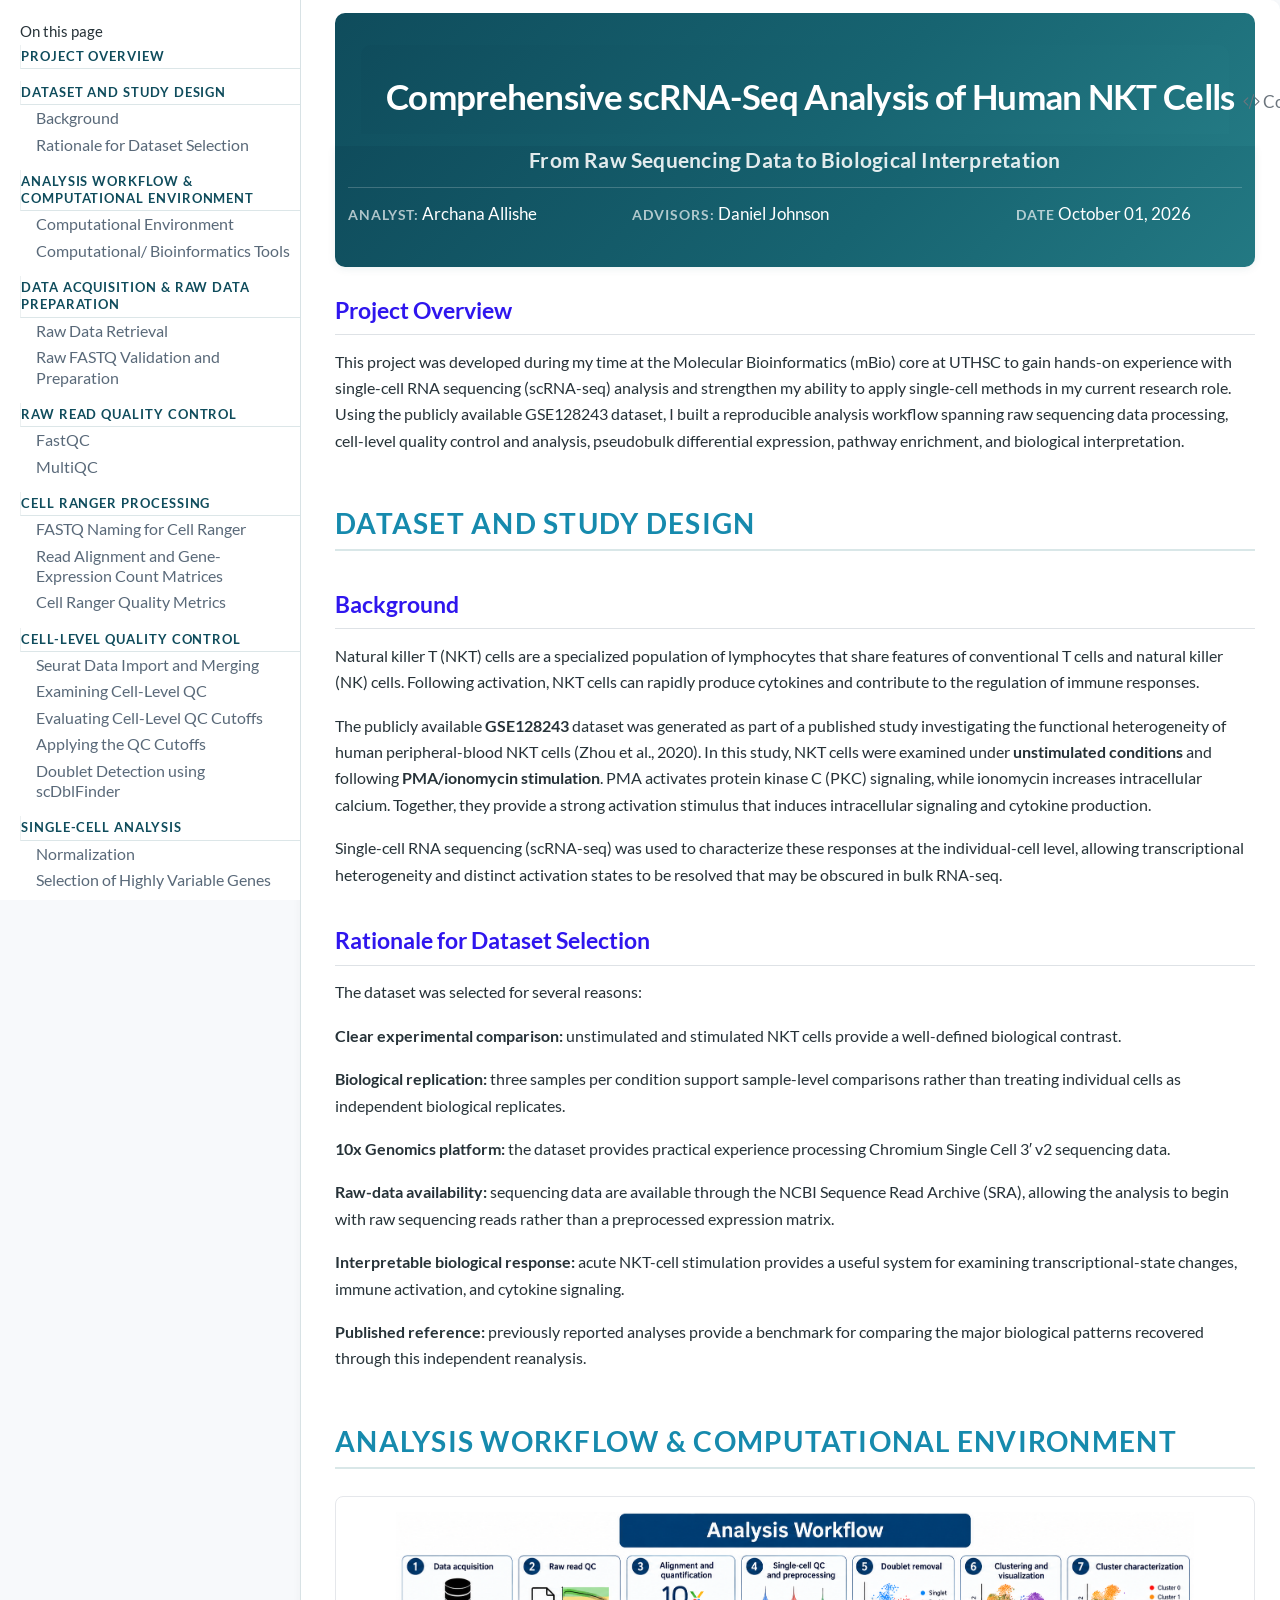
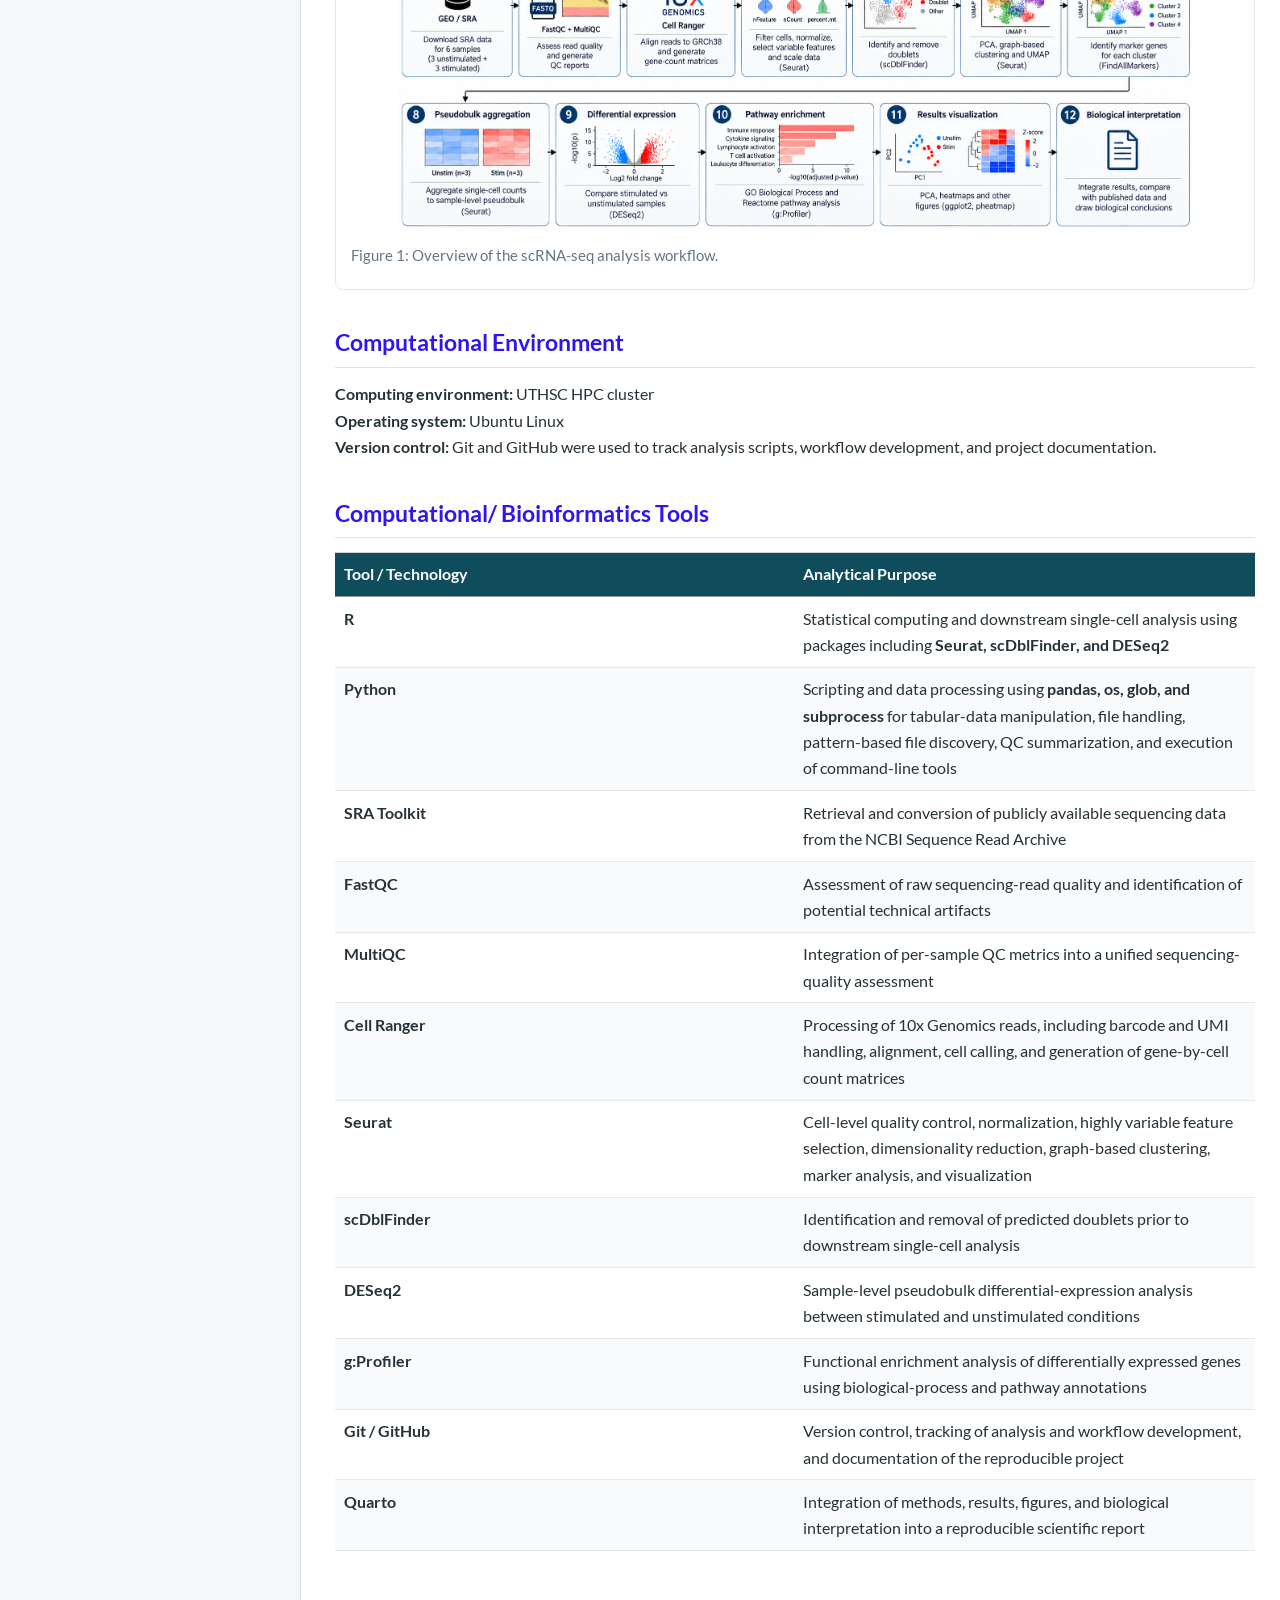
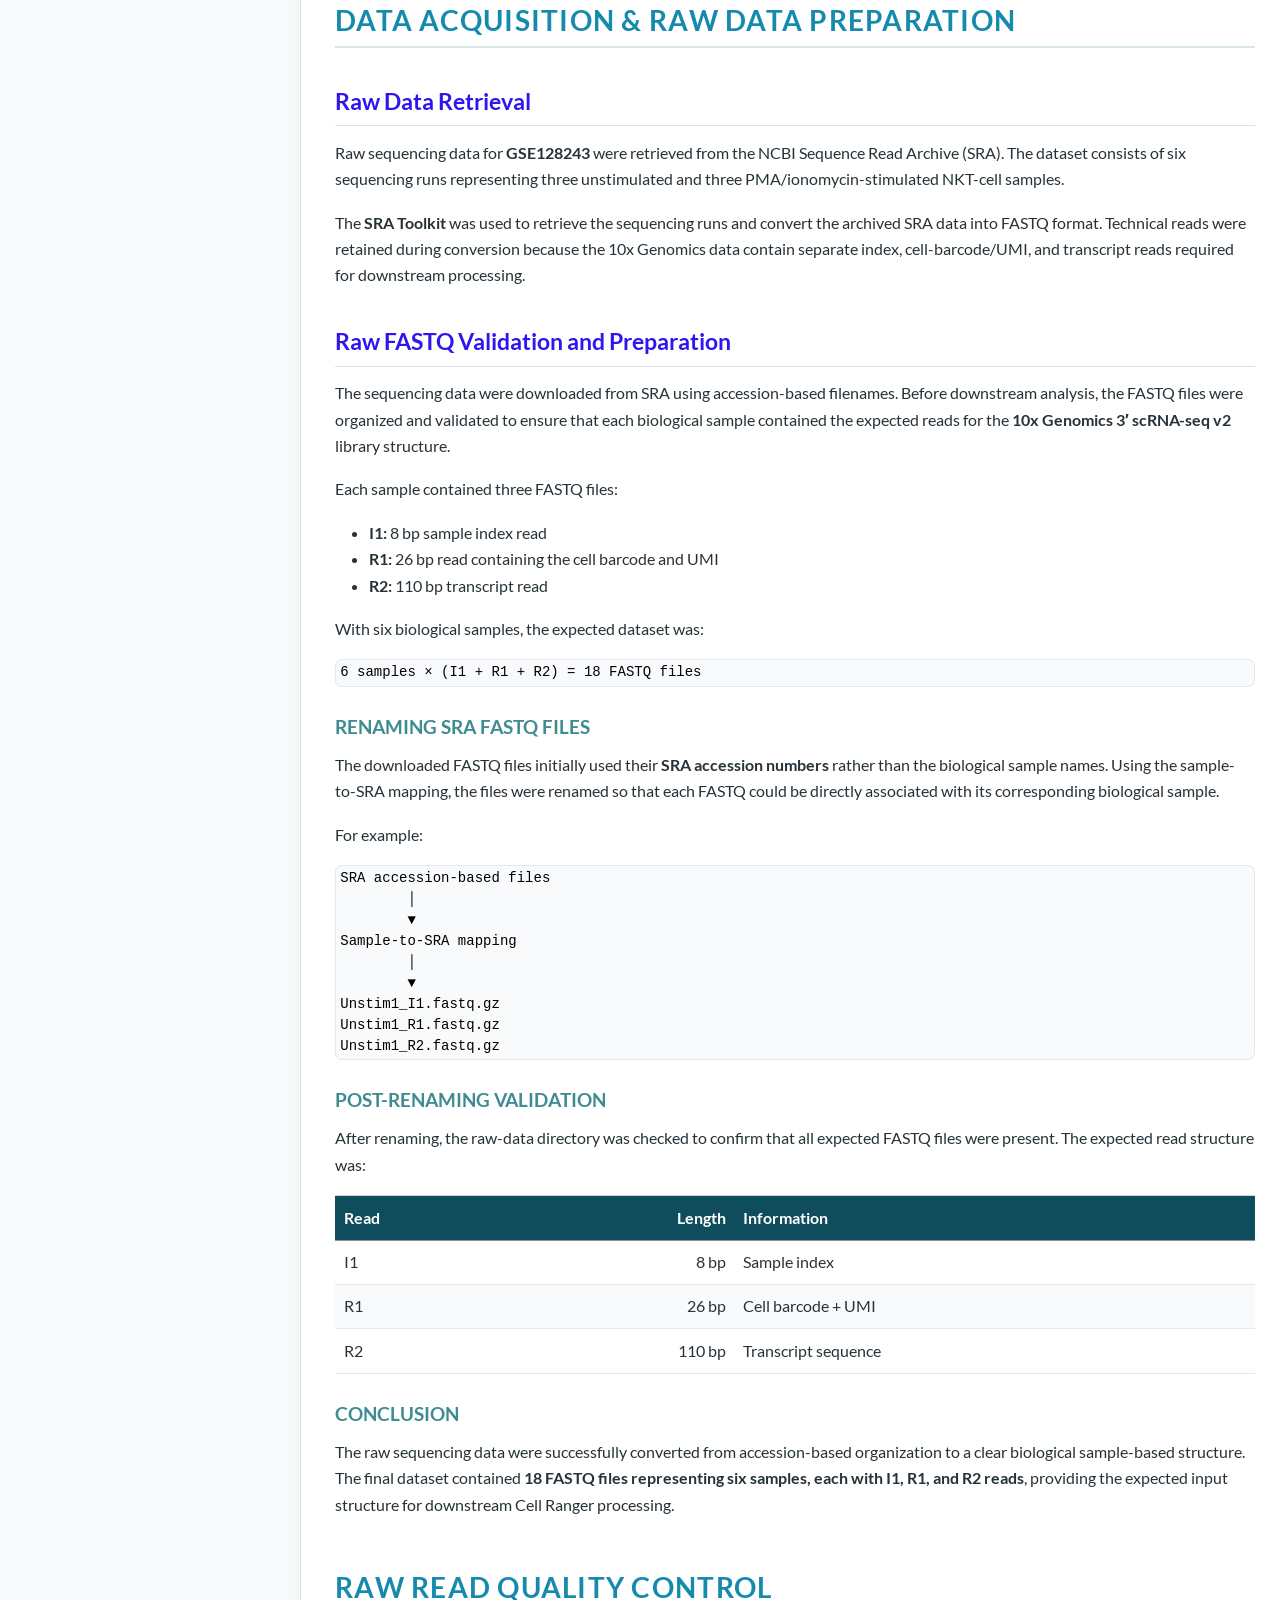
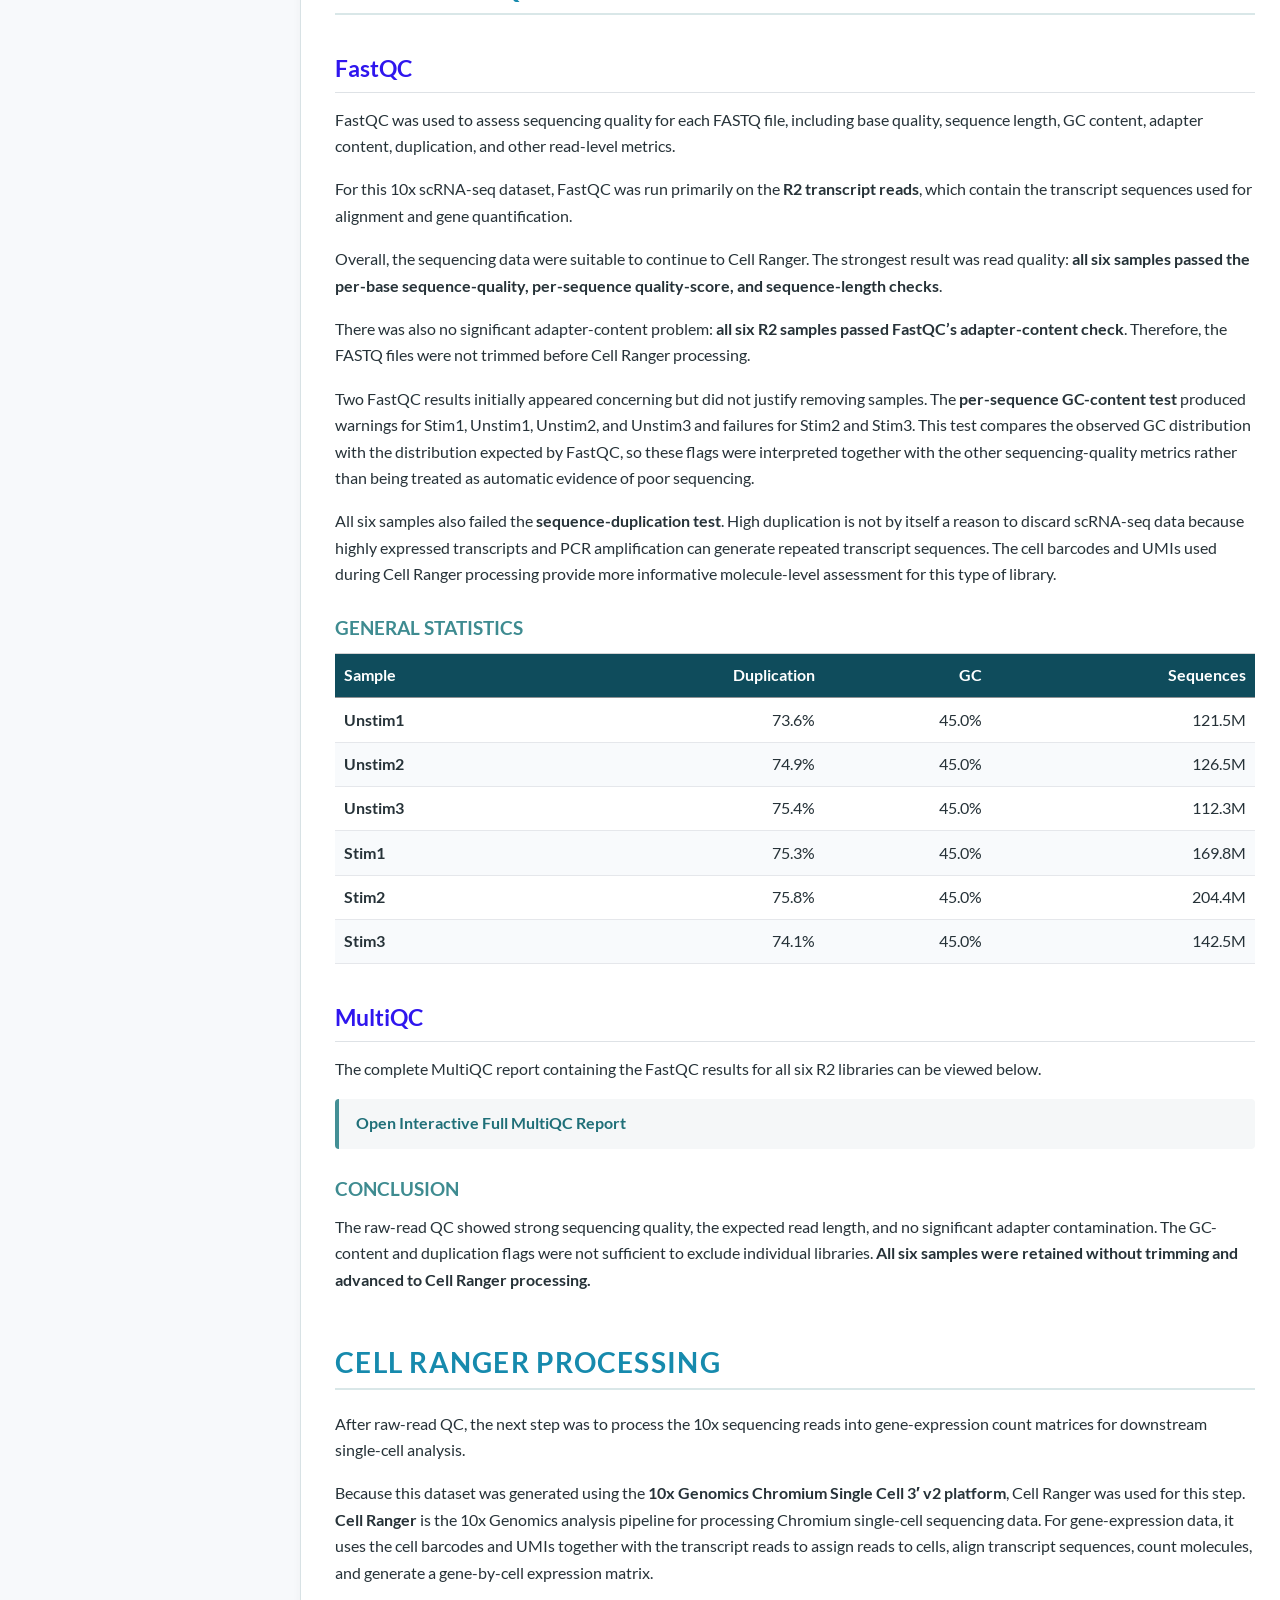
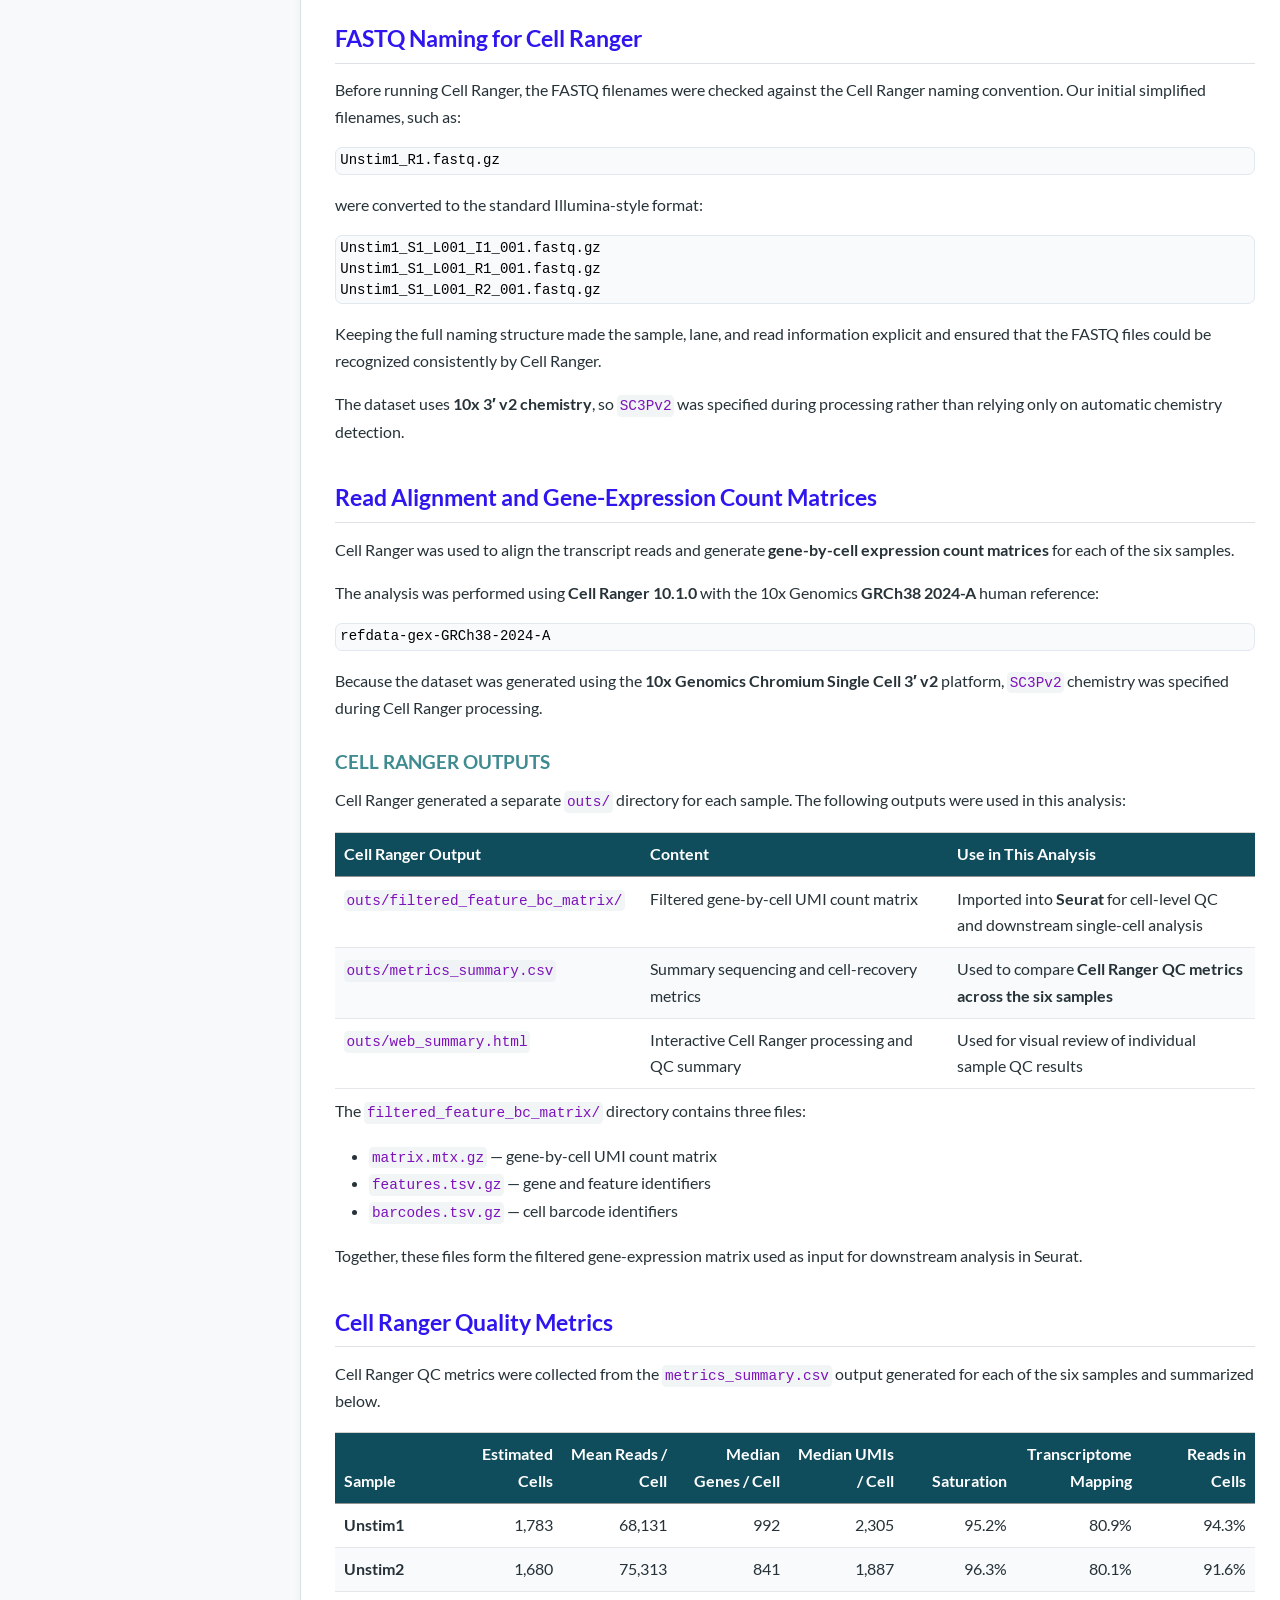
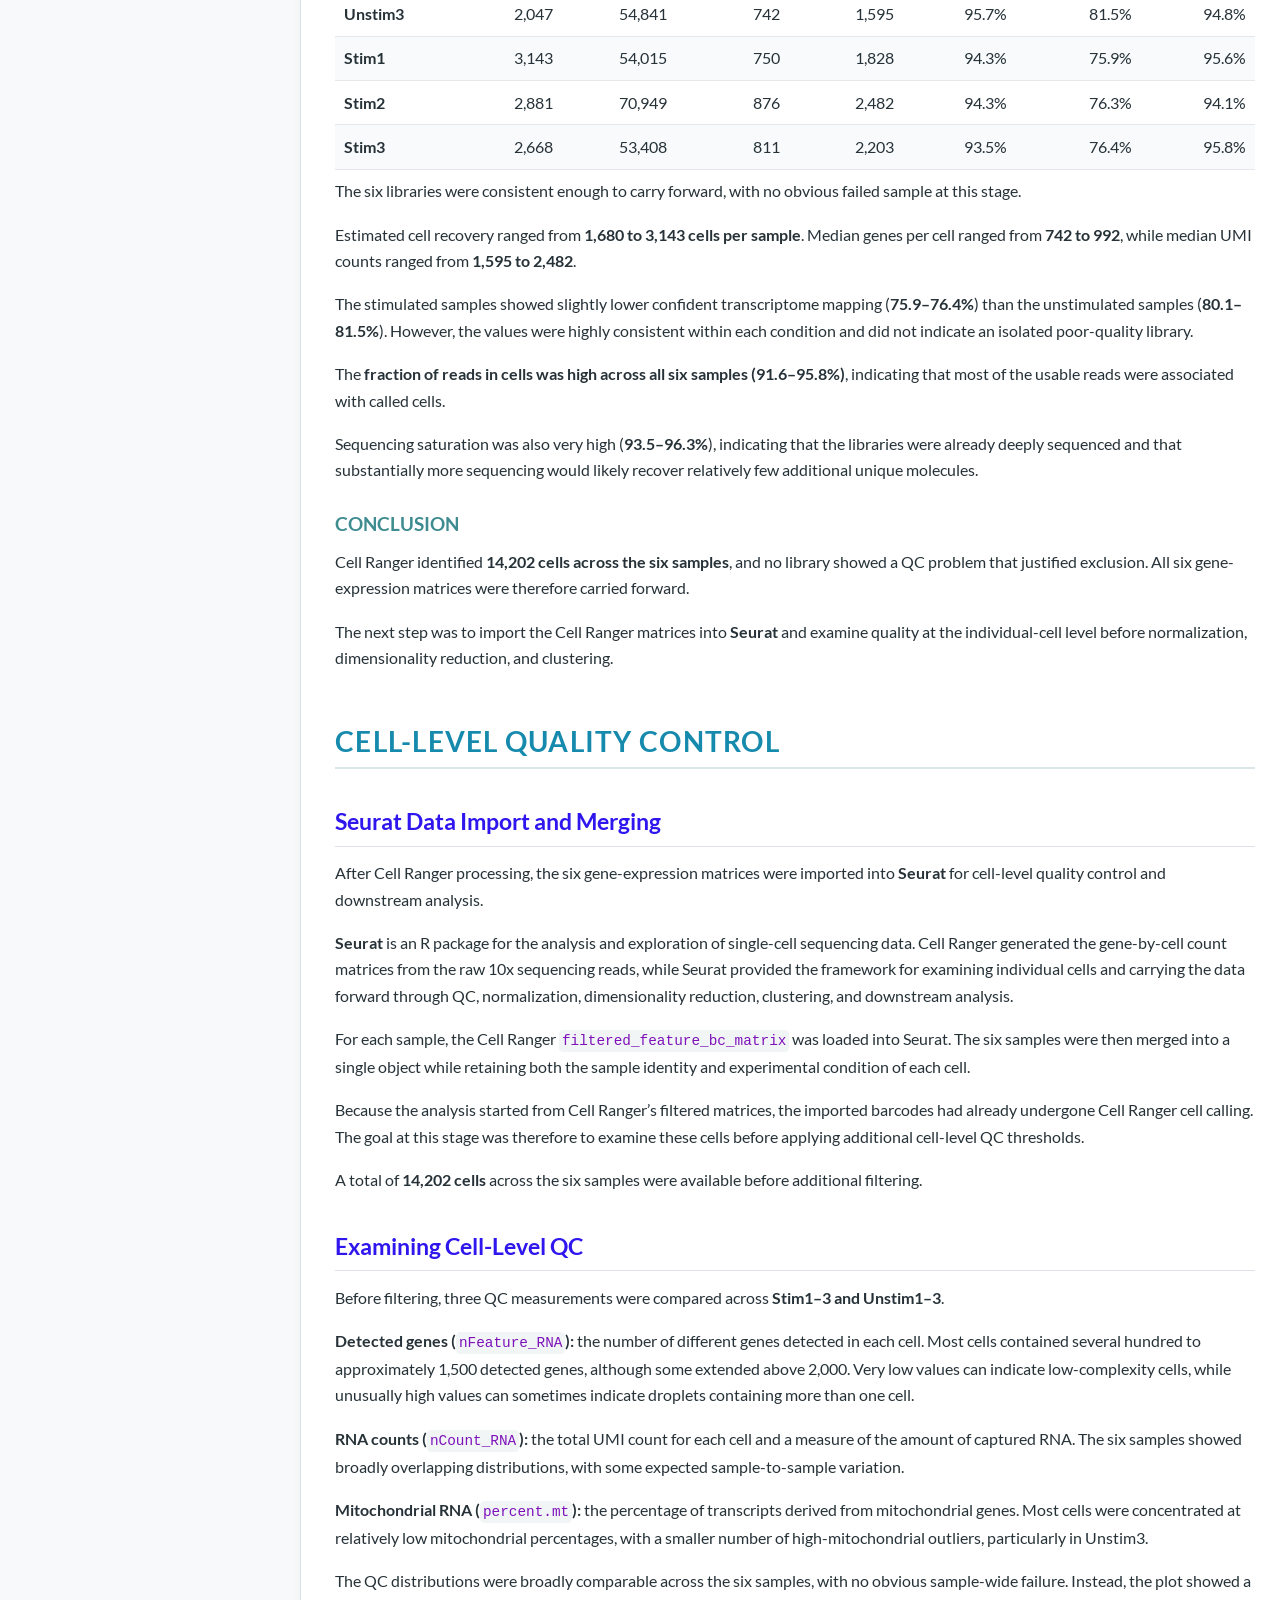
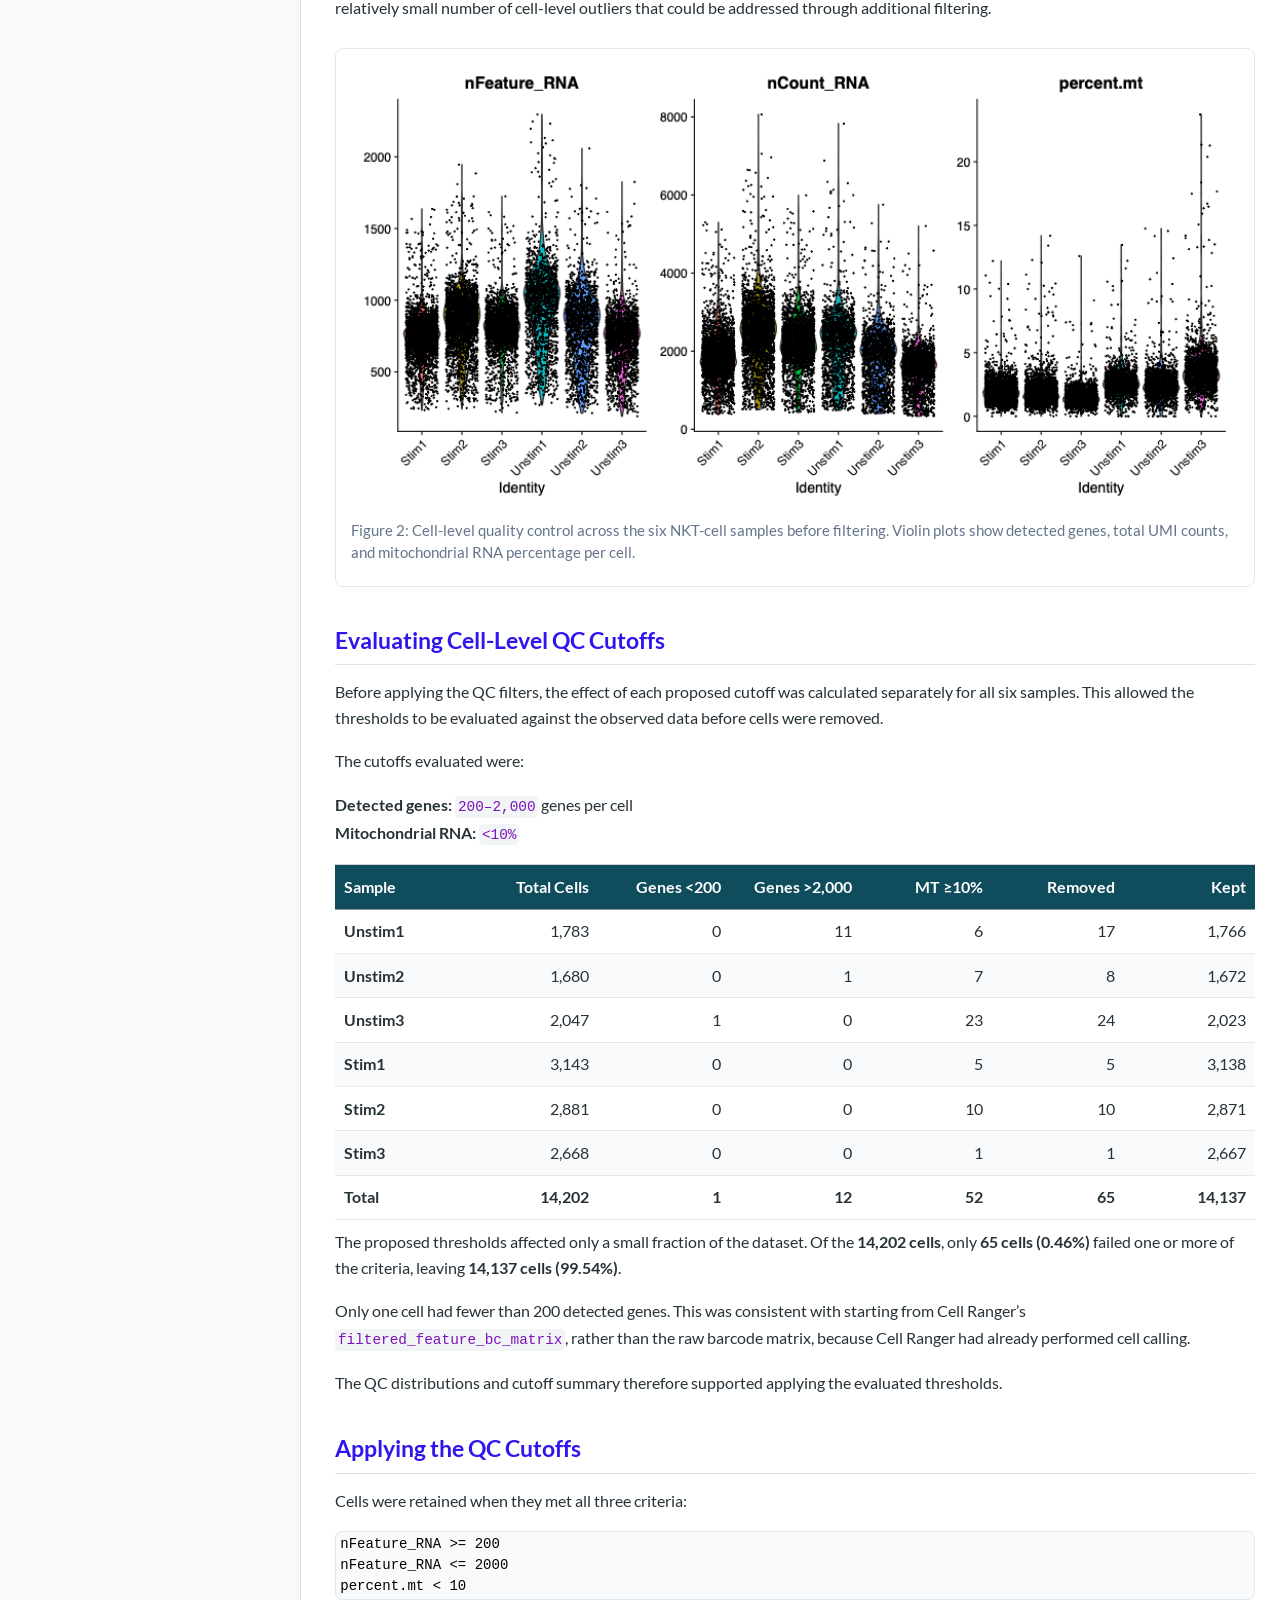
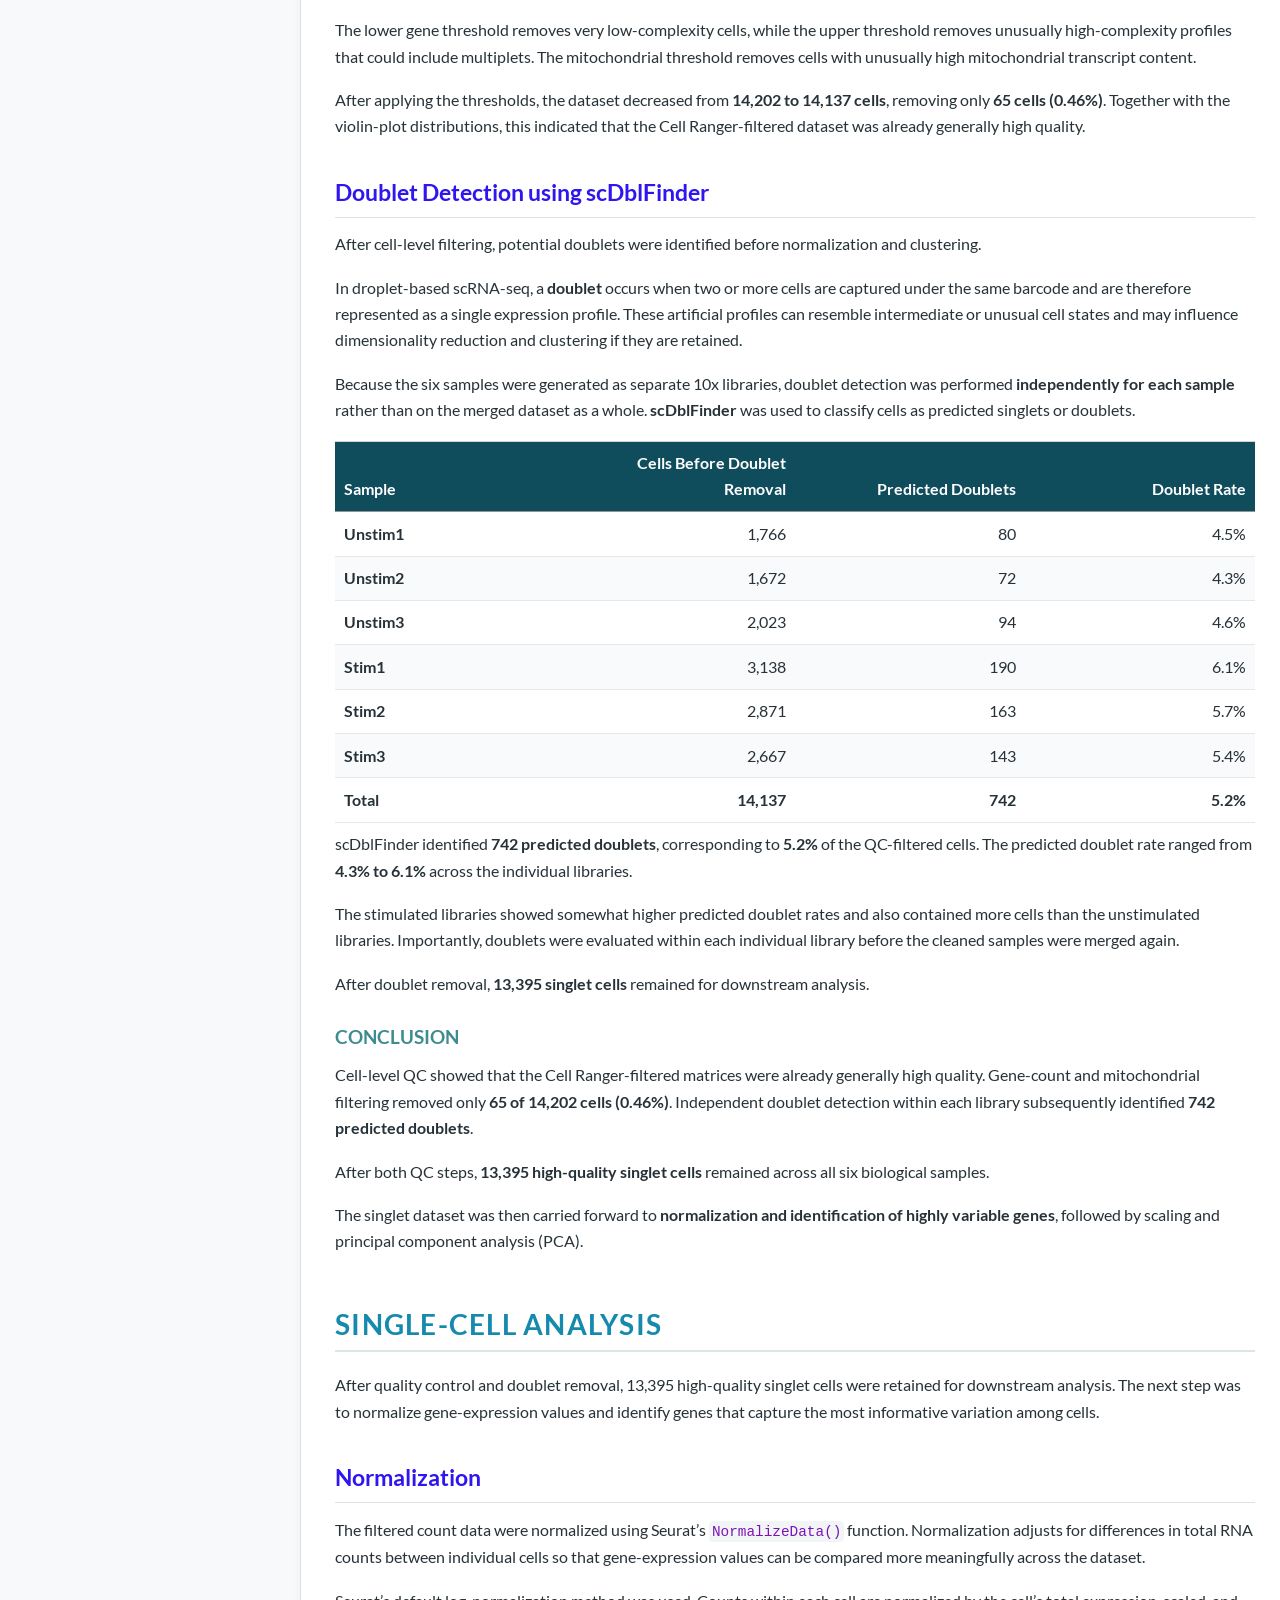
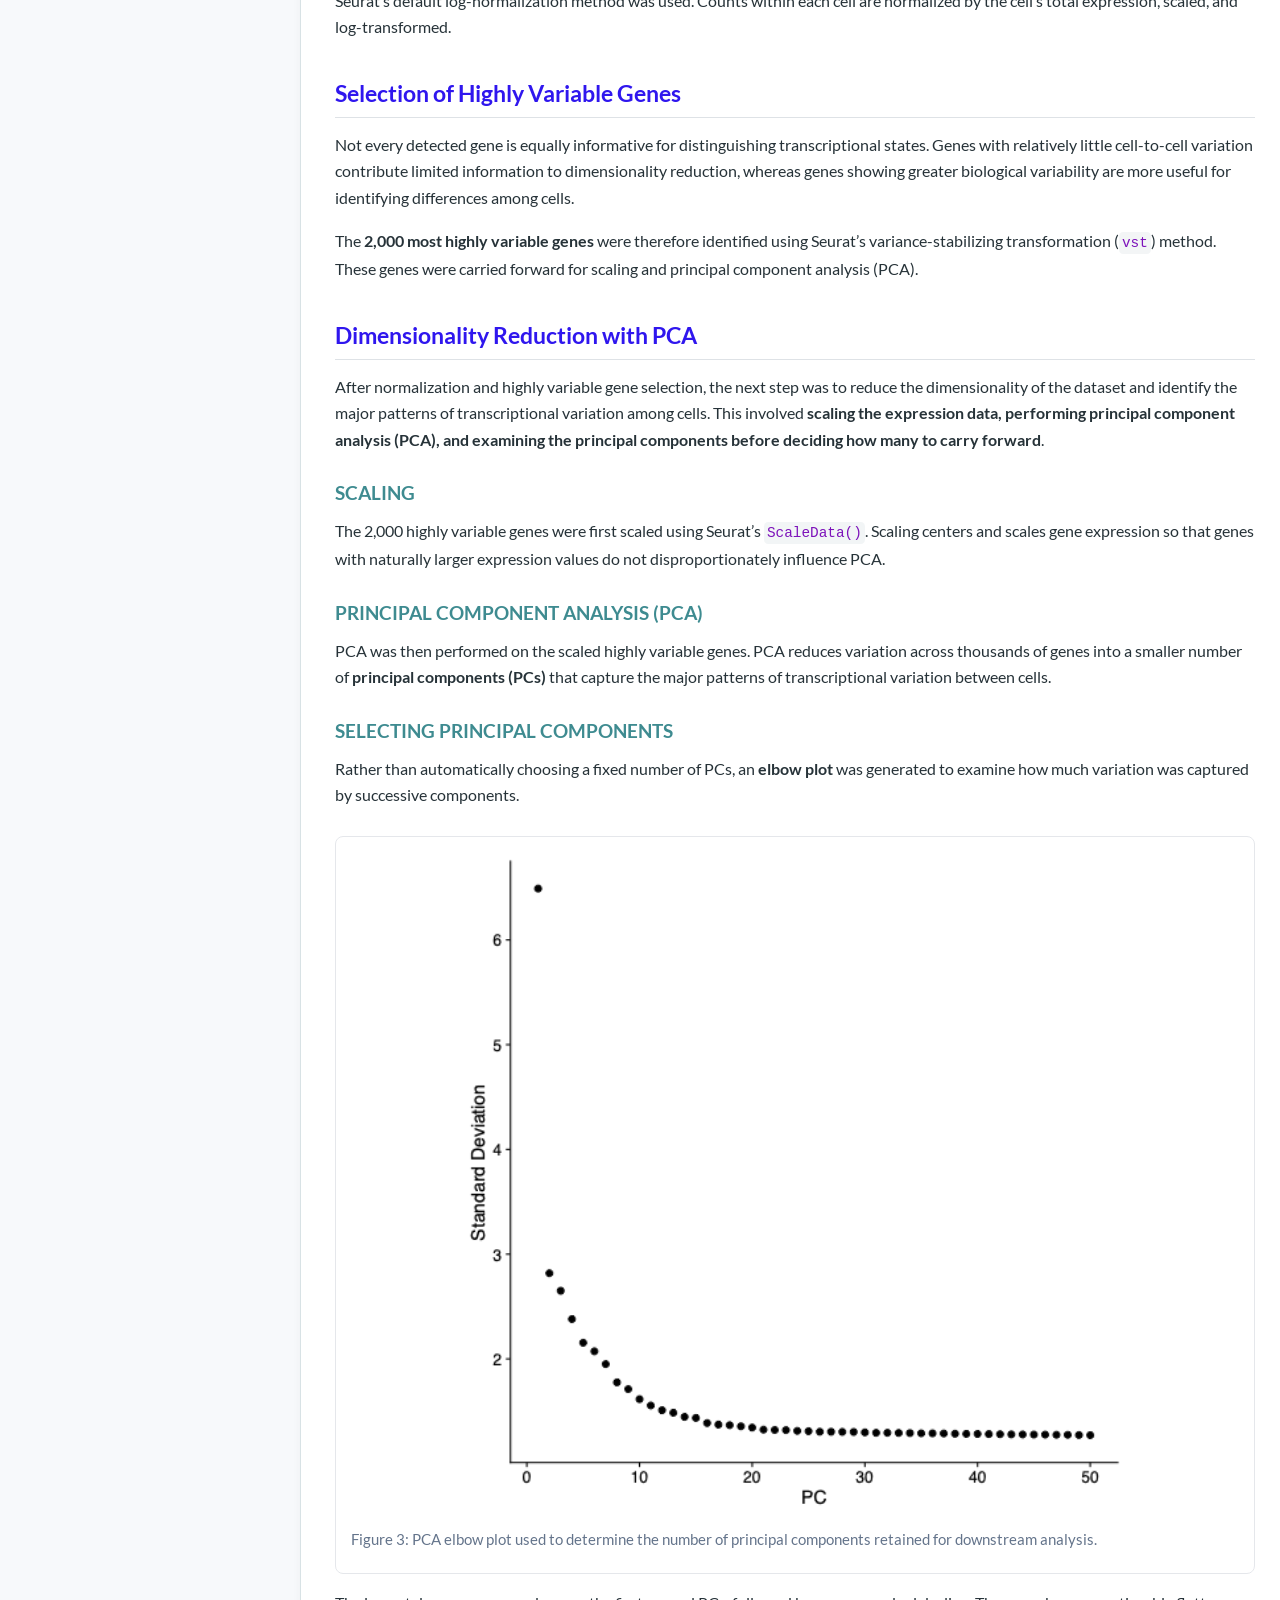
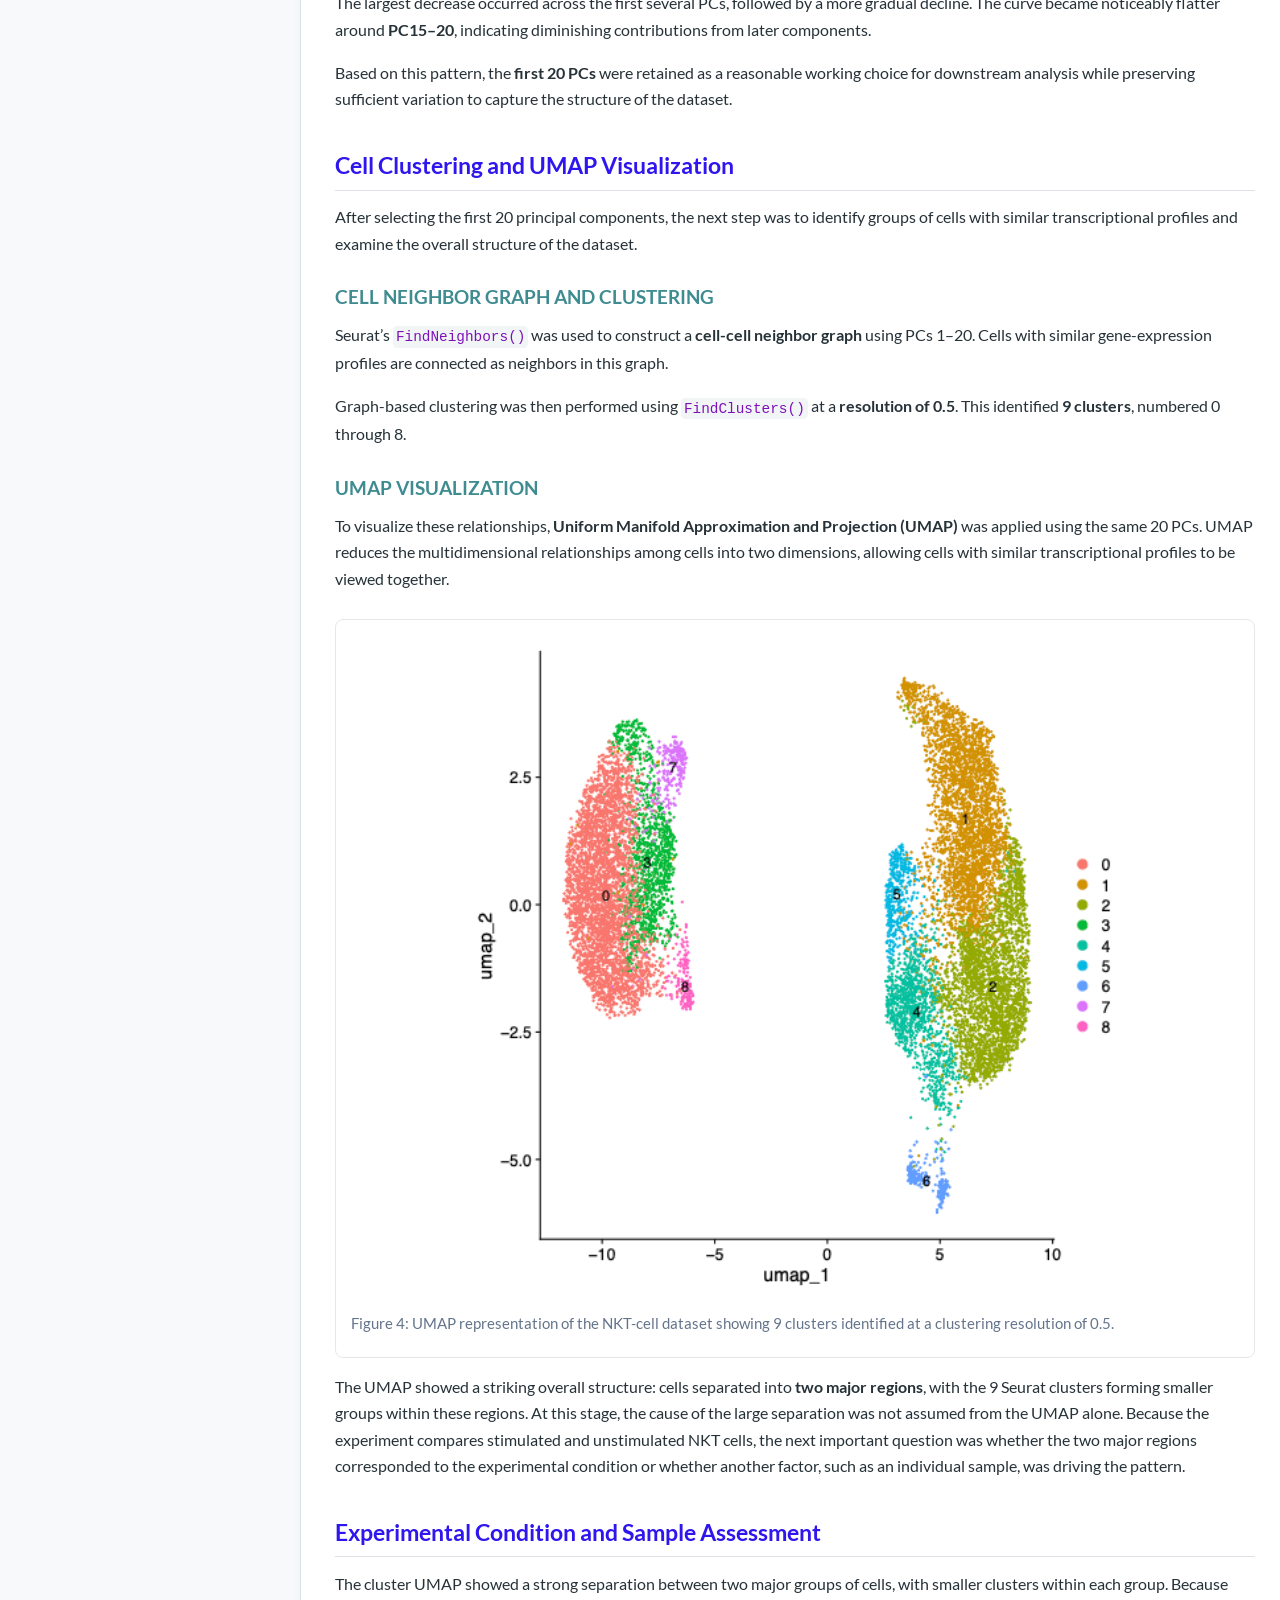
